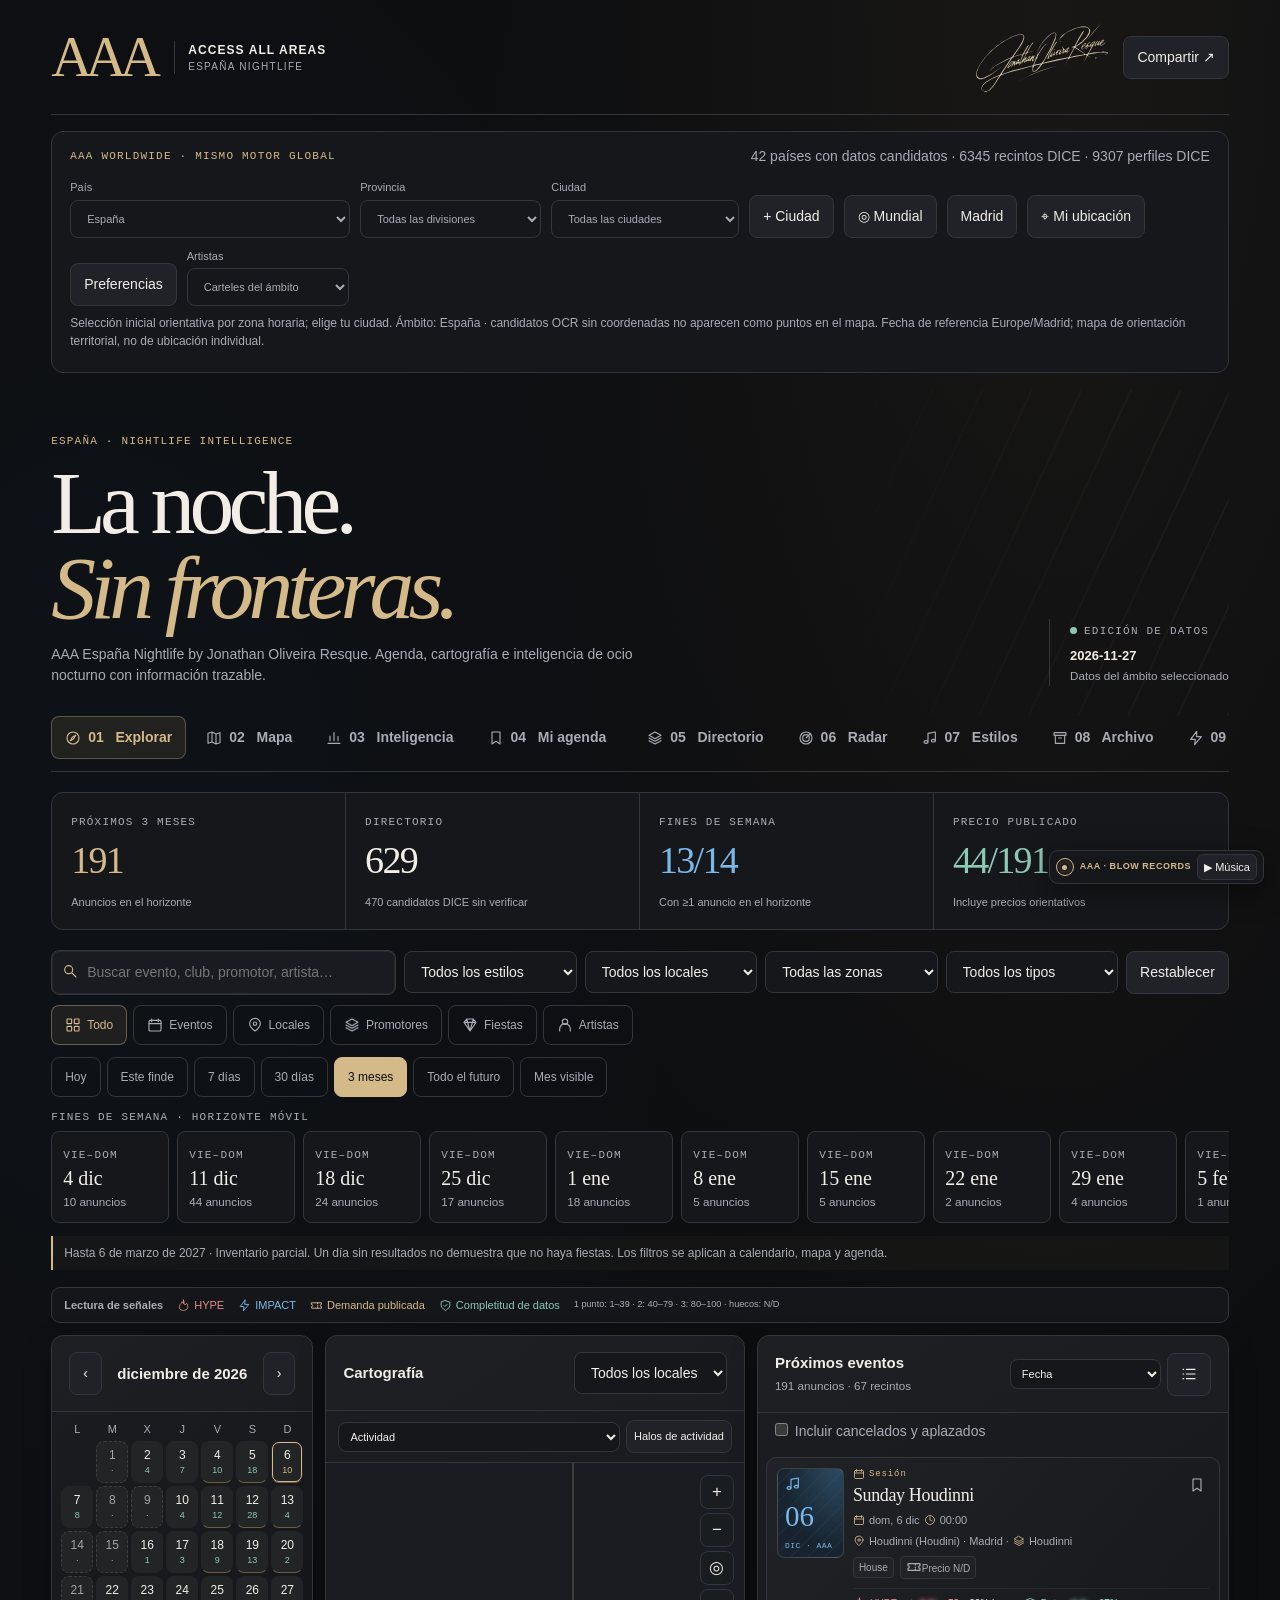
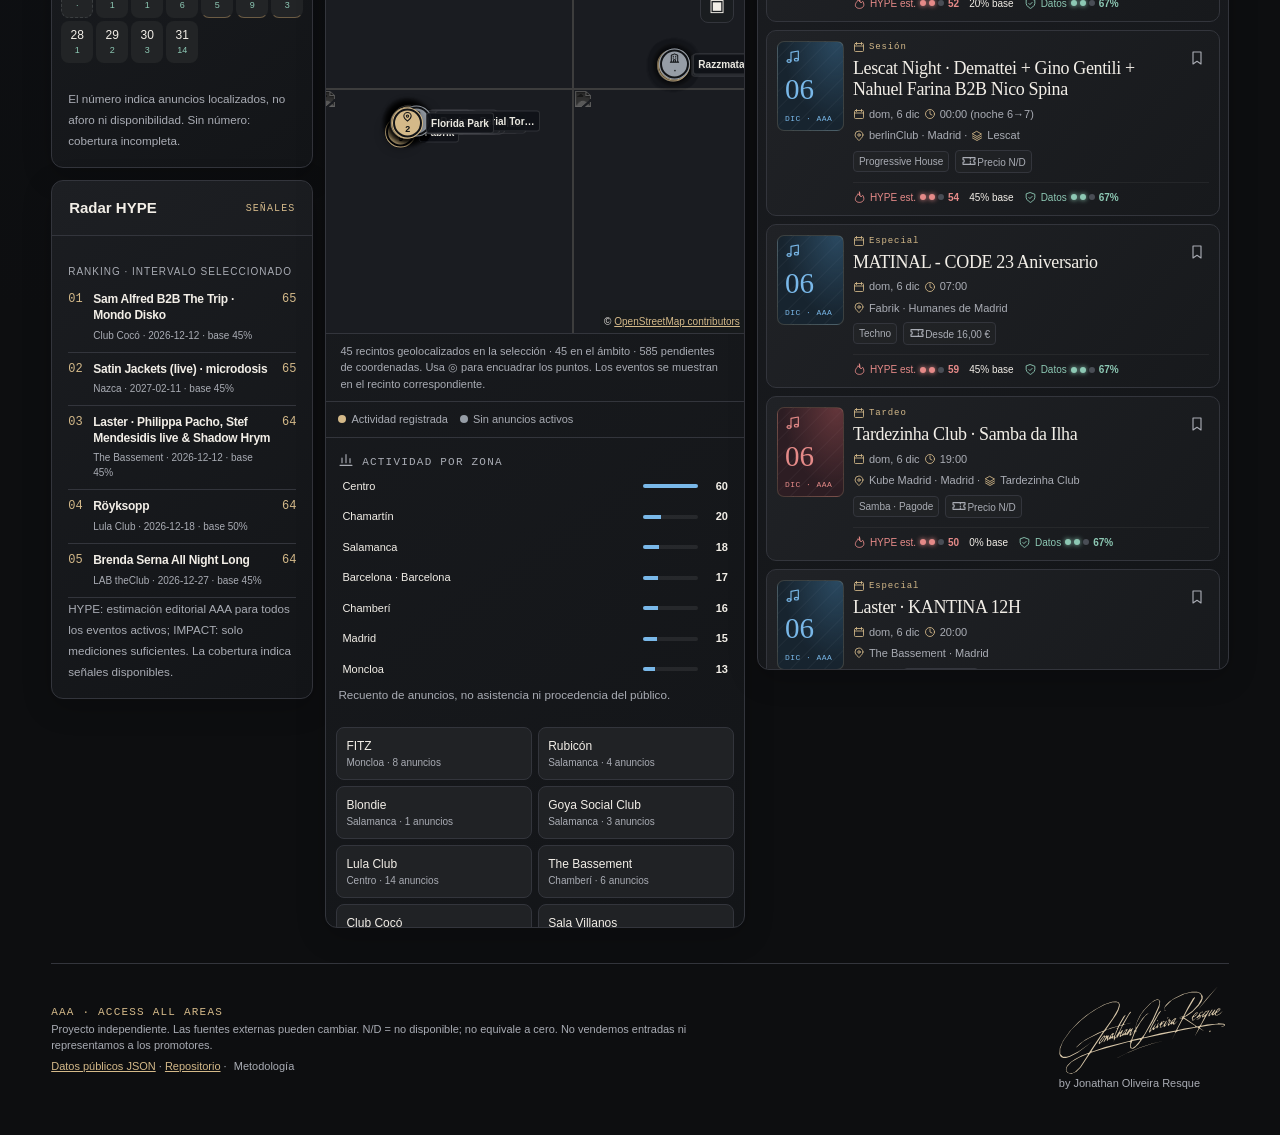
==== index.html @ 27c15440 "Show worldwide upcoming and past artist events with reciprocal event-to-artist links" ====
<!doctype html><html lang="es"><head><meta charset="utf-8"><meta name="viewport" content="width=device-width,initial-scale=1"><meta name="theme-color" content="#101113"><meta name="description" content="AAA Access All Areas. Madrid Nightlife by Jonathan Oliveira Resque. Agenda, cartografía e inteligencia de ocio nocturno."><title>AAA — Madrid Nightlife by Jonathan Oliveira Resque</title><style>:root{color-scheme:dark;--bg:#101113;--surface:#181a1c;--surface2:#202225;--text:#f0eee7;--muted:#a3a5a4;--line:#343638;--accent:#d2b98a;--mint:#8dc8b4;--warning:#e6bd80;--serif:Georgia,'Times New Roman',serif;--sans:-apple-system,BlinkMacSystemFont,'Segoe UI',sans-serif;--mono:ui-monospace,SFMono-Regular,Consolas,monospace}*{box-sizing:border-box}html{scroll-behavior:smooth}body{margin:0;background:radial-gradient(ellipse at 75% -20%,#42392d55,transparent 40%),var(--bg);color:var(--text);font:14px/1.5 var(--sans)}button,input,select{font:inherit;color:inherit}button,a,input,select{ -webkit-tap-highlight-color:transparent}button{border:1px solid var(--line);background:var(--surface2);border-radius:8px;padding:10px 13px;cursor:pointer}button:hover{border-color:var(--accent)}button:focus-visible,a:focus-visible,input:focus-visible,select:focus-visible{outline:2px solid var(--accent);outline-offset:3px}button:disabled{opacity:.45;cursor:default}a{color:var(--accent)}input,select{background:var(--surface);border:1px solid var(--line);padding:11px 12px;border-radius:8px;min-width:0}select{max-width:100%}small,.muted{color:var(--muted)}.mono,.eyebrow,.micro{font:11px/1.5 var(--mono);letter-spacing:.11em;text-transform:uppercase}.eyebrow{color:var(--accent)}.micro{color:var(--muted)}.shell{max-width:1650px;margin:auto;padding:0 clamp(15px,4vw,64px) 55px}.mast{display:flex;align-items:center;justify-content:space-between;gap:16px;padding:22px 0;border-bottom:1px solid var(--line)}.brand{display:flex;align-items:center;gap:13px}.mark{font:900 48px/.85 var(--sans);letter-spacing:-.145em;padding-right:7px;color:var(--text)}.brand-copy{border-left:1px solid var(--line);padding-left:13px}.brand-copy strong{display:block;letter-spacing:.09em;font-size:12px}.brand-copy small{display:block;font-size:10px;letter-spacing:.13em}.mast-right{display:flex;gap:12px;align-items:center}.signature{color:#d7c6a8;width:135px;display:block}.signature svg{display:block;width:100%;height:auto}.hero{display:grid;grid-template-columns:minmax(0,1fr) auto;align-items:end;gap:24px;padding:40px 0 30px}.hero h1{font:400 clamp(46px,7vw,100px)/.95 var(--serif);letter-spacing:-.065em;margin:10px 0 14px}.hero h1 em{color:var(--accent);font-weight:400}.hero p{font-size:14px;max-width:620px;color:var(--muted);margin:0}.edition{border-left:1px solid var(--line);padding-left:20px;max-width:240px}.edition b{display:block;font-size:13px;margin-top:6px}.dot{display:inline-block;width:7px;height:7px;border-radius:50%;background:var(--mint);margin-right:7px}.nav{display:flex;gap:6px;overflow:auto;padding-bottom:12px;border-bottom:1px solid var(--line);scrollbar-width:thin}.nav button{background:transparent;white-space:nowrap;border-color:transparent;color:var(--muted);font-weight:600}.nav button.on,.pills button.on{color:var(--bg);background:var(--accent);border-color:var(--accent)}.kpis{display:grid;grid-template-columns:repeat(4,1fr);margin:20px 0;border:1px solid var(--line);border-radius:12px;background:var(--surface);overflow:hidden}.kpi{padding:17px 19px;border-right:1px solid var(--line)}.kpi:last-child{border:0}.kpi b{display:block;font:400 38px/1.15 var(--serif);font-variant-numeric:tabular-nums;letter-spacing:-.045em;margin:8px 0}.kpi small{font-size:11px}.section{border:1px solid var(--line);border-radius:12px;background:var(--surface);overflow:hidden;min-width:0}.sectionhead{display:flex;align-items:center;justify-content:space-between;padding:16px 17px;gap:10px;border-bottom:1px solid var(--line)}.sectionhead h2{font-size:15px;font-weight:600;margin:0}.sectionhead .eyebrow{font-size:10px}.sectionbody{padding:16px}.filterbar{display:grid;grid-template-columns:minmax(200px,2fr) repeat(4,minmax(95px,1fr)) auto;gap:8px;align-items:center}.filterbar input{width:100%}.pills{display:flex;gap:6px;overflow:auto;margin:12px 0;scrollbar-width:thin}.pills button{white-space:nowrap;background:transparent;color:var(--muted);font-size:12px}.weekends{display:flex;overflow:auto;gap:8px;padding:0 0 13px;scrollbar-width:thin}.weekends button{flex:0 0 118px;text-align:left;background:var(--surface);padding:11px;border-radius:8px}.weekends button strong,.weekends button small{display:block}.weekends button strong{font:400 20px var(--serif);margin:3px 0}.weekends .on{border-color:var(--accent);background:#343025}.weekends .gap{border-style:dashed}.notice{font-size:12px;color:var(--muted);border-left:2px solid var(--accent);padding:8px 11px;margin:0 0 17px;background:#bfa7790a}.workspace{display:grid;grid-template-columns:minmax(230px,0.85fr) minmax(360px,1.7fr) minmax(280px,1.15fr);gap:12px;align-items:start}.rail{display:grid;gap:12px}.cal{display:grid;grid-template-columns:repeat(7,minmax(0,1fr));gap:3px;padding:9px}.cal>span{text-align:center;color:var(--muted);font-size:11px}.cal button{padding:4px 1px;min-height:42px;border-color:transparent;background:#222426;font-size:12px;font-variant-numeric:tabular-nums}.cal button small{display:block;font-size:9px;color:var(--mint)}.cal button.weekend{border-bottom-color:#6c5c44}.cal button.gap{border-style:dashed;border-color:#3b3e40;color:#a3a5a4}.cal button.on{background:var(--accent);color:#171819}.cal button.on small{color:#171819}.cal button:disabled{opacity:.28}.map{height:440px;position:relative;overflow:hidden;background:#25282a;touch-action:none;cursor:grab}.map:active{cursor:grabbing}.tiles,.pins{position:absolute;inset:0;pointer-events:none}.tile{position:absolute;width:256px;height:256px;filter:grayscale(1) invert(.92) brightness(.88) contrast(.95);user-select:none}.pin{position:absolute;pointer-events:auto;transform:translate(-12px,-50%);display:flex;align-items:center;gap:4px;white-space:nowrap;background:none;border:0;padding:0;z-index:2}.pin span{display:grid;place-items:center;background:#d5c197;color:#1b1b1a;border:2px solid #17191a;border-radius:50%;width:25px;height:25px;font-size:10px;font-weight:700;box-shadow:0 0 0 1px #d2b98a55}.pin.idle span{background:#7b8584;color:#151719}.pin.chosen{z-index:5}.pin.chosen span{border:2px solid white;box-shadow:0 0 0 3px var(--accent)}.pin b{font-size:10px;background:#151719e8;color:#eae8e0;padding:2px 4px;border-radius:3px;max-width:105px;overflow:hidden;text-overflow:ellipsis}.controls{position:absolute;top:12px;right:10px;display:grid;gap:4px;z-index:8}.controls button{background:#1b1d20df;width:34px;height:34px;padding:0;font-size:17px}.attrib{position:absolute;bottom:0;right:0;background:#181a1ce8;font-size:10px;padding:4px;z-index:8}.mapnote{font-size:11px;color:var(--muted);padding:9px 14px;border-top:1px solid var(--line)}.directory{max-height:210px;overflow:auto;display:grid;grid-template-columns:repeat(2,minmax(0,1fr));gap:6px;padding:10px}.directory button{text-align:left;padding:9px;font-size:12px;background:#202225}.directory button small{display:block;font-size:10px}.directory .on{border-color:var(--accent)}.eventlist{max-height:720px;overflow:auto}.eventrow{display:grid;grid-template-columns:42px 1fr auto;gap:10px;padding:13px 12px;border-bottom:1px solid var(--line);align-items:start}.eventrow:last-child{border:0}.eventrow:hover{background:#ffffff05}.open-event{border:0;background:none;text-align:left;padding:0;min-width:0}.open-event:hover{border:0}.open-event strong{display:block;font-size:14px;line-height:1.35;overflow-wrap:anywhere}.open-event small{display:block;font-size:11px;margin-top:4px}.tagline{display:flex;gap:6px;flex-wrap:wrap;margin-top:6px;align-items:center}.tag{font-size:10px;color:var(--muted);border:1px solid var(--line);border-radius:4px;padding:2px 5px}.tag.signal{color:var(--accent);border-color:#7a694d}.thumb{width:42px;height:55px;object-fit:cover;border-radius:5px;background:#252628}.datecard{width:42px;min-height:55px;border:1px solid var(--line);border-radius:5px;text-align:center;padding:5px 1px;color:var(--accent)}.datecard b{display:block;font:400 24px/1.1 var(--serif)}.datecard small{font:10px var(--mono);text-transform:uppercase}.star{border:0;background:none;font-size:20px;padding:2px 5px;color:var(--muted)}.star.saved{color:var(--accent)}.listcontrols{display:flex;align-items:center;gap:6px;flex-wrap:wrap}.listcontrols select{padding:7px;font-size:11px}.empty{padding:23px;color:var(--muted);font-size:12px}.insightrow{display:flex;justify-content:space-between;align-items:baseline;gap:10px;padding:9px 0;border-bottom:1px solid var(--line)}.insightrow:last-child{border:0}.insightrow b{font-variant-numeric:tabular-nums;font-size:15px}.bartrack{background:#2b2d2f;height:5px;border-radius:4px;overflow:hidden;margin:7px 0 13px}.barfill{height:100%;background:var(--accent);border-radius:4px}.intel{display:grid;grid-template-columns:repeat(2,minmax(0,1fr));gap:12px}.intel .section{min-height:160px}.wide{grid-column:1/-1}.intel .stat{font:400 42px var(--serif);color:var(--accent)}.quality{display:grid;grid-template-columns:repeat(3,1fr);gap:12px}.quality>div{border:1px solid var(--line);padding:12px;border-radius:8px}.quality b{display:block;font-size:24px;font-weight:500}.quality small{font-size:11px}.tablewrap{overflow:auto}table{border-collapse:collapse;width:100%;font-size:12px}th,td{padding:10px;text-align:left;border-bottom:1px solid var(--line);vertical-align:top}th{color:var(--muted);font-weight:500;white-space:nowrap}td button{padding:4px 6px;font-size:11px;background:transparent}.foot{border-top:1px solid var(--line);margin-top:35px;padding:22px 0;display:flex;justify-content:space-between;gap:24px;align-items:center}.foot .signature{width:170px}.foot small{display:block;max-width:650px;font-size:11px}.primary{background:var(--accent);color:#171819;border-color:var(--accent);font-weight:700;text-decoration:none;display:inline-block;padding:11px 14px;border-radius:7px}.secondary{border:1px solid var(--line);padding:10px 12px;border-radius:7px;text-decoration:none;display:inline-block;font-size:12px}.dialoghead{display:flex;justify-content:space-between;align-items:center;gap:10px}.dialoghead button{border:0;background:none;font-size:22px}.detailhero{display:grid;grid-template-columns:140px 1fr;gap:20px;align-items:start;margin:16px 0}.detailhero h2{font:400 clamp(24px,5vw,42px)/1.05 var(--serif);margin:6px 0}.detailhero img{width:100%;max-height:220px;object-fit:contain;border-radius:6px}.detailhero .noart{background:#222426;border:1px solid var(--line);padding:28px 10px;text-align:center;color:var(--muted);font-size:11px}.detailhero button{padding:0;background:none;border:0}.detailstats{display:grid;grid-template-columns:repeat(4,1fr);gap:7px}.detailstats>div{border:1px solid var(--line);padding:10px;border-radius:7px}.detailstats b{font-size:18px;display:block}.detailstats small{font-size:10px}dialog{width:min(740px,94vw);max-height:91dvh;overflow:auto;border:1px solid #615744;border-radius:14px;background:#1b1d20;color:var(--text);padding:22px;box-shadow:0 30px 100px #000b}dialog::backdrop{background:#08090bd9;backdrop-filter:blur(6px)}dialog h3{font-size:14px;font-weight:600;margin:25px 0 8px}.detailactions{display:flex;gap:7px;flex-wrap:wrap;margin:12px 0}.posterlarge{max-width:100%;max-height:65dvh;display:block;margin:12px auto}.sr{position:absolute;width:1px;height:1px;overflow:hidden;clip-path:inset(50%)}[hidden]{display:none!important}@media(max-width:1200px){.workspace{grid-template-columns:235px minmax(0,1fr)}.events-section{grid-column:1/-1}.eventlist{display:grid;grid-template-columns:repeat(2,minmax(0,1fr));max-height:none}.eventrow{border-right:1px solid var(--line)}.filterbar{grid-template-columns:repeat(3,minmax(0,1fr))}.filterbar input{grid-column:span 2}}@media(max-width:720px){.shell{padding:0 13px 30px}.mast{padding:15px 0}.mark{font-size:38px}.brand-copy strong{font-size:10px}.brand-copy small{font-size:9px}.mast-right .signature{display:none}.mast-right button{font-size:12px;padding:8px}.hero{padding:28px 0 20px;display:block}.hero h1{font-size:clamp(45px,12vw,70px)}.hero p{font-size:13px}.edition{margin-top:14px;border:0;padding:0;max-width:none}.edition b{display:inline;margin-left:8px}.kpis{grid-template-columns:repeat(2,1fr);margin:14px 0}.kpi{padding:12px;border-bottom:1px solid var(--line)}.kpi b{font-size:29px}.kpi small{font-size:10px}.filterbar{grid-template-columns:repeat(2,minmax(0,1fr));gap:7px}.filterbar input{grid-column:1/-1}.filterbar select,.filterbar button{font-size:12px;padding:9px}.workspace{display:flex;flex-direction:column}.rail{display:contents}.section{width:100%}.calendar-section{order:1}.map-section{order:3}.events-section{order:2}.hype-section{order:4}.eventlist{display:block;max-height:620px}.eventrow{border-right:0}.map{height:380px}.intel{grid-template-columns:1fr}.quality{grid-template-columns:1fr 1fr}.foot{flex-wrap:wrap}.detailhero{grid-template-columns:85px 1fr;gap:12px}.detailstats{grid-template-columns:repeat(2,1fr)}dialog{padding:15px}.weekends button{flex-basis:102px}.sectionhead{padding:13px}.nav{position:sticky;top:0;z-index:15;background:#101113ee;backdrop-filter:blur(8px);padding:8px 0}}@media(prefers-reduced-motion:reduce){html{scroll-behavior:auto}} .cal button.today:not(.on){outline:1px solid var(--accent);outline-offset:-2px}.cal button.today small{color:var(--accent)}.cal button.today.on small{color:var(--bg)}@media(max-width:720px){.workspace{grid-template-columns:1fr!important}}
.cataloguegrid{display:grid;grid-template-columns:repeat(auto-fill,minmax(240px,1fr));gap:12px}.cataloguecard{border:1px solid var(--line);border-radius:9px;padding:14px;background:var(--surface2)}.cataloguecard h3{font:400 23px/1.1 var(--serif);margin:8px 0}.cataloguecard p{font-size:12px;margin:8px 0}.cataloguetitle{font:400 25px var(--serif);margin:28px 0 13px}@media(max-width:720px){.cataloguegrid{grid-template-columns:1fr}.cataloguecard h3{font-size:21px}}
.radarfilters{display:flex;gap:8px;flex-wrap:wrap}.radarfilters input{flex:1;min-width:180px}.radarcard p{min-height:40px}.radarcard .micro{line-height:1.6;display:block}
.archivecontrols{margin:12px 0;padding:13px;border:1px solid var(--line);border-radius:9px;background:var(--surface)}.archiveinputs{display:flex;flex-wrap:wrap;gap:8px;align-items:end;margin-top:8px}.archiveinputs label{display:flex;flex-direction:column;font-size:11px;color:var(--muted);gap:4px}.archiveinputs input,.archiveinputs button{font-size:12px}.archivecontrols p{margin:8px 0 0}.archiveinputs button:last-child{border-color:var(--accent)}
/* AAA Obsidian / interface system */
:root{--bg:#0d0e10;--surface:#15171a;--surface2:#202227;--line:#33353c;--accent:#d4b989;--text:#f2eee7;--muted:#a9acb4;--blue:#79b8e9;--red:#e58a88;--mint:#8dc8b4}body{background:radial-gradient(ellipse at 82% 0%,#44392a36,transparent 38%),radial-gradient(ellipse at 8% 30%,#14233430,transparent 40%),var(--bg)}.mark{font:500 57px/.9 Georgia,serif;letter-spacing:-.12em;color:var(--accent)}.hero{position:relative;isolation:isolate}.hero:after{content:"";position:absolute;right:0;top:0;width:40%;height:100%;z-index:-1;background:repeating-linear-gradient(115deg,transparent 0 22px,#d4b9890c 23px 24px,transparent 25px 45px);mask-image:linear-gradient(90deg,transparent,#000)}.nav button{display:flex;align-items:center;gap:7px;white-space:nowrap}.nav button.on{background:#d4b98919;color:var(--accent);border-color:#d4b98955}.nav button:hover{background:#ffffff09;color:var(--text)}.ai{display:inline-block;vertical-align:-3px;width:16px;height:16px;flex:none;fill:none;stroke:currentColor;stroke-width:1.7;stroke-linecap:round;stroke-linejoin:round}.section{background:linear-gradient(145deg,#1b1d21,#131518);box-shadow:0 8px 30px #0003}.sectionhead{background:#ffffff02}.sectionhead h2{display:flex;align-items:center;gap:7px}.kpi b{color:var(--accent)}.kpi:nth-child(2) b{color:var(--text)}.kpi:nth-child(3) b{color:var(--blue)}.kpi:nth-child(4) b{color:var(--mint)}.searchwrap{position:relative;min-width:0}.searchwrap .ai{position:absolute;top:13px;left:11px;color:var(--accent);pointer-events:none}.searchwrap input{width:100%;padding-left:35px;background:#191b20;box-shadow:inset 0 0 0 1px #d4b98918}.searchwrap:focus-within input{border-color:var(--accent);box-shadow:0 0 0 3px #d4b98916}.searchtypes{display:flex;gap:6px;overflow:auto;margin:10px 0}.searchtypes button{white-space:nowrap;background:transparent;color:var(--muted);font-size:12px;display:flex;align-items:center;gap:6px}.searchtypes button.on{background:#d4b98916;color:var(--accent);border-color:#d4b98966}.entityresults{margin:12px 0}.entitygrid{display:grid;grid-template-columns:repeat(auto-fill,minmax(210px,1fr));gap:8px;max-height:360px;overflow:auto}.entitycard{display:flex;gap:10px;align-items:center;text-align:left;min-width:0;background:#191b20;padding:11px}.entitycard strong,.entitycard small{display:block;overflow-wrap:anywhere}.entitycard small{font-size:11px}.entitysymbol{width:42px;height:42px;display:grid;place-items:center;flex:none;border:1px solid #d4b98948;border-radius:9px;background:linear-gradient(135deg,#d4b98918,#111318);color:var(--accent)}.entitysymbol.blue{color:var(--blue);border-color:#79b8e950}.entitysymbol.red{color:var(--red);border-color:#e58a8850}.entitysymbol .ai{width:23px;height:23px}.legendstrip{display:flex;align-items:center;gap:8px 14px;flex-wrap:wrap;background:#14161a;border:1px solid var(--line);border-radius:9px;padding:9px 12px;margin:0 0 12px;color:var(--muted);font-size:11px}.sig{display:inline-flex;align-items:center;gap:4px;white-space:nowrap}.sig .ai{width:13px;height:13px}.sig.hype{color:var(--red)}.sig.impact{color:var(--blue)}.sig.data{color:var(--mint)}.sig.demand{color:var(--accent)}.dots{display:inline-flex;gap:3px}.dots i{width:6px;height:6px;border-radius:50%;background:#494d55}.dots i.on{background:currentColor;box-shadow:0 0 5px currentColor}.dots.unknown i{background:transparent;border:1px solid #777c86}.eventlist{padding:8px;display:grid;gap:8px;max-height:820px}.eventrow{position:relative;grid-template-columns:67px minmax(0,1fr) 23px;gap:9px;padding:10px;border:1px solid var(--line);border-radius:10px;background:linear-gradient(130deg,#202226,#17191c)}.eventrow:last-child{border:1px solid var(--line)}.eventrow:hover,.eventrow:focus-within{border-color:#d4b98977;box-shadow:0 8px 24px #0004;background:#24262b}.eventrow.hot{border-left:2px solid var(--red)}.eventrow.result{border-left:2px solid var(--blue)}.eventrow.demand{border-left:2px solid var(--accent)}.eventrow.inactive{opacity:.65}.cover{position:relative;overflow:hidden;width:67px;height:90px;display:grid;align-content:space-between;justify-items:start;padding:7px;border-radius:7px;border:1px solid #d4b98930;color:var(--accent);background:radial-gradient(ellipse at 90% 0%,#aa825c65,transparent 60%),repeating-linear-gradient(135deg,transparent 0 10px,#ffffff08 11px 12px),#29262a}.cover.blue{color:var(--blue);background:radial-gradient(ellipse at 90% 0%,#467fa967,transparent 65%),repeating-linear-gradient(135deg,transparent 0 10px,#ffffff08 11px 12px),#17242f}.cover.red{color:var(--red);background:radial-gradient(ellipse at 90% 0%,#b45a5d66,transparent 65%),repeating-linear-gradient(135deg,transparent 0 10px,#ffffff08 11px 12px),#2d1d23}.cover b{font:29px/.9 var(--serif)}.cover small{font:8px var(--mono);color:inherit;letter-spacing:.06em}.cover img{position:absolute;inset:0;width:100%;height:100%;object-fit:cover}.open-event strong{font:500 18px/1.2 var(--serif);letter-spacing:-.02em}.eventmeta{display:flex;align-items:center;gap:4px;flex-wrap:wrap;font-size:11px;color:var(--muted);margin:5px 0}.eventmeta .ai{width:12px;height:12px;color:var(--accent)}.eventkind{font:9px var(--mono);letter-spacing:.1em;color:var(--accent);display:flex;align-items:center;gap:4px;margin-bottom:5px}.eventkind .ai{width:12px;height:12px}.tag{background:#ffffff04}.tag.info{color:var(--blue);border-color:#79b8e94a}.tag.danger{color:var(--red);border-color:#e58a8850}.eventsignals{grid-column:2/-1;display:flex;gap:6px 10px;flex-wrap:wrap;border-top:1px solid #ffffff0d;padding-top:7px;font-size:10px}.eventsignals b{font-size:10px}.star{padding:0}.star.saved .ai{fill:#d4b98966;color:var(--accent)}.compact .eventrow{grid-template-columns:43px minmax(0,1fr) 22px;padding:8px;gap:7px}.compact .cover{width:43px;height:59px}.compact .cover b{font-size:22px}.compact .cover .ai{display:none}.compact .open-event strong{font:600 13px/1.3 var(--sans)}.compact .eventsignals{grid-column:1/-1}.maptools{display:flex;gap:6px;flex-wrap:wrap;padding:9px 12px;border-bottom:1px solid var(--line);align-items:center}.maptools select{font-size:11px;flex:1;padding:7px}.maptools button{padding:7px;font-size:11px}.maptools button.on{background:#d4b98916;border-color:var(--accent);color:var(--accent)}.map{background:#1a1c21}.tile{filter:grayscale(1) invert(.92) brightness(.77) contrast(.93)}.pin{--pin:#d4b989;isolation:isolate}.pin span{background:var(--pin);color:#111316;border:2px solid #111316;box-shadow:0 0 0 1px var(--pin),0 0 12px #0007;width:29px;height:29px;position:relative;z-index:2}.pin span .ai{width:11px;height:11px;stroke-width:2.2}.pin span small{font:700 9px/1 var(--mono);color:#111316}.pin b{background:#111318ef;border:1px solid #ffffff20;position:relative;z-index:2}.pin.chosen span{outline:2px solid white;outline-offset:2px}.pin:hover{z-index:10}.mapbubble{position:absolute;left:14px;top:50%;width:var(--halo);height:var(--halo);border-radius:50%;transform:translate(-50%,-50%);background:radial-gradient(circle,color-mix(in srgb,var(--pin),transparent 75%),transparent 72%);border:1px solid color-mix(in srgb,var(--pin),transparent 75%);pointer-events:none;z-index:-1}.maplegend{display:flex;flex-wrap:wrap;gap:6px 12px;padding:9px 12px;font-size:11px;color:var(--muted);border-top:1px solid var(--line)}.maplegend i{display:inline-block;width:8px;height:8px;background:var(--legend);border-radius:50%;margin-right:5px}.zonepanel{padding:12px;border-top:1px solid var(--line)}.zonerow{display:grid;grid-template-columns:minmax(0,1fr) 55px 23px;gap:7px;align-items:center;width:100%;padding:7px 4px;background:transparent;border:0;text-align:left;font-size:11px}.zonebar{height:4px;background:#ffffff13;border-radius:4px;overflow:hidden}.zonebar i{display:block;background:var(--blue);height:100%}.zonerow b{text-align:right}.rankrow{display:grid;grid-template-columns:18px minmax(0,1fr) auto;gap:7px;align-items:start;border-bottom:1px solid var(--line);padding:9px 0}.rankrow .open-event strong{font:600 12px/1.3 var(--sans)}.rankrow .open-event small{font-size:10px}.ranknum,.scorevalue{color:var(--accent);font:12px var(--mono)}.ranktitle{font-size:10px;letter-spacing:.1em;text-transform:uppercase;color:var(--muted);margin:12px 0 4px}.cataloguecard{background:linear-gradient(145deg,#212328,#181a1e)}.cataloguecard:hover{border-color:#d4b98965;box-shadow:0 8px 22px #0003}dialog{border-color:#d4b98966;background:linear-gradient(135deg,#202226,#17191d)}
@media(min-width:1201px){.workspace{grid-template-columns:minmax(210px,.75fr) minmax(305px,1.2fr) minmax(350px,1.35fr)}.map{height:470px}}@media(max-width:1200px){.searchwrap{grid-column:span 2}.eventlist{grid-template-columns:repeat(2,minmax(0,1fr));max-height:none}}@media(max-width:720px){.mark{font-size:43px}.nav button{padding:8px;font-size:12px}.nav .ai{width:15px;height:15px}.searchwrap{grid-column:1/-1}.eventlist{display:grid;grid-template-columns:1fr;max-height:none}.entitygrid{grid-template-columns:1fr}.legendstrip{font-size:10px}.map{height:390px}.pin b{max-width:82px}.maptools select{min-width:100px}}
@media(prefers-reduced-motion:no-preference){button,.eventrow,.cataloguecard,.entitycard{transition:background .18s,border-color .18s,box-shadow .2s,transform .2s}.eventrow:hover,.entitycard:hover{transform:translateY(-2px)}.eventrow:nth-child(-n+8){animation:aaaIn .23s ease-out both}.eventrow:nth-child(2){animation-delay:.03s}.eventrow:nth-child(3){animation-delay:.06s}dialog[open]{animation:aaaIn .22s ease-out}.pin.chosen .mapbubble{animation:aaaPulse 2.8s ease-in-out infinite}@keyframes aaaIn{from{opacity:0;transform:translateY(5px)}to{opacity:1;transform:translateY(0)}}@keyframes aaaPulse{50%{opacity:.45}}}@media(prefers-reduced-motion:reduce){*,*::before,*::after{animation:none!important;transition:none!important;scroll-behavior:auto!important}}

/* AAA soundtrack — compact, audio first */
#aaa-radio{position:fixed;right:12px;bottom:max(12px,env(safe-area-inset-bottom));z-index:60;width:min(320px,calc(100vw - 24px));color:var(--text);font-family:var(--sans);background:var(--surface);border:1px solid var(--line);border-radius:12px;box-shadow:0 8px 30px #0007;overflow:hidden}
#aaa-radio:not(.radio-enabled){width:auto;max-width:calc(100vw - 24px)}
#aaa-radio [hidden]{display:none!important}
#aaa-radio .radio-head{display:flex;align-items:center;gap:5px;padding:5px 7px}
#aaa-radio .radio-disc{width:22px;height:22px;flex:0 0 22px;border:1px solid var(--accent);border-radius:50%;background:repeating-radial-gradient(circle,#292724 0px,#292724 2px,#181a1c 3px,#181a1c 4px);display:grid;place-items:center}
#aaa-radio .radio-disc:after{content:"";width:5px;height:5px;border-radius:50%;background:var(--accent)}
#aaa-radio .radio-label{flex:1;min-width:0;font-size:10px;letter-spacing:.06em;color:var(--accent);white-space:nowrap;font-weight:700}
#aaa-radio button{font:inherit;font-size:11px;cursor:pointer;white-space:nowrap;color:var(--text);background:var(--surface2);border:1px solid var(--line);border-radius:6px;padding:5px 7px;min-height:30px}
#aaa-radio button:hover,#aaa-radio button:focus-visible{border-color:var(--accent)}
#aaa-radio button:disabled{opacity:.45;cursor:default}
#aaa-radio .radio-audio{height:80px;min-width:0}
#aaa-radio .radio-audio iframe{display:block;border:0;width:100%;height:80px;border-radius:0}
#aaa-radio .radio-video{height:200px;background:#101113}
#aaa-radio .radio-video iframe{display:block;border:0;width:100%;height:200px}
#aaa-radio .radio-meta{font-size:10px;line-height:1.4;padding:4px 8px;color:var(--muted);display:flex;gap:6px;align-items:center}
#aaa-radio .radio-meta a{color:var(--accent);text-decoration:underline}
#aaa-radio-status{flex:1;min-width:0;overflow-wrap:anywhere}
#aaa-radio.is-playing .radio-disc{animation:aaaRecordSpin 4s linear infinite}
@keyframes aaaRecordSpin{to{transform:rotate(360deg)}}
@media(prefers-reduced-motion:reduce){#aaa-radio.is-playing .radio-disc{animation:none}}
@media(max-width:340px){#aaa-radio{right:4px;width:calc(100vw - 8px)}}

/* AAA desktop micro-player: keep the official audio embed fully visible. */
@media (min-width: 900px) and (min-height: 500px){
 #aaa-radio{right:16px;bottom:16px;border-radius:9px}
 #aaa-radio:not(.radio-enabled){width:auto}
 #aaa-radio:not(.radio-enabled) .radio-head{padding:3px 6px;gap:6px}
 #aaa-radio:not(.radio-enabled) .radio-disc{width:18px;height:18px;flex-basis:18px}
 #aaa-radio:not(.radio-enabled) .radio-label{font-size:9px}
 #aaa-radio:not(.radio-enabled) #aaa-radio-enable{min-height:26px;padding:3px 6px}
 #aaa-radio.radio-enabled:not(.radio-video-open){width:332px;display:grid;grid-template-columns:minmax(0,1fr) 70px;grid-template-rows:80px;align-items:stretch}
 #aaa-radio.radio-enabled:not(.radio-video-open) .radio-head{grid-column:2;grid-row:1;display:grid;grid-template-columns:repeat(2,minmax(0,1fr));grid-auto-rows:32px;align-content:center;gap:3px;padding:3px;border-left:1px solid var(--line)}
 #aaa-radio.radio-enabled:not(.radio-video-open) .radio-head .radio-disc,#aaa-radio.radio-enabled:not(.radio-video-open) .radio-head .radio-label{display:none}
 #aaa-radio.radio-enabled:not(.radio-video-open) .radio-head button{width:100%;min-width:0;min-height:30px;padding:2px;font-size:15px;line-height:1}
 #aaa-radio.radio-enabled:not(.radio-video-open) #aaa-radio-toggle{font-size:0}
 #aaa-radio.radio-enabled:not(.radio-video-open) #aaa-radio-toggle::after{content:"▣";font-size:15px}
 #aaa-radio.radio-enabled:not(.radio-video-open) #aaa-radio-panel{grid-column:1;grid-row:1;min-width:0}
 #aaa-radio.radio-enabled:not(.radio-video-open) .radio-audio{height:80px}
 #aaa-radio.radio-enabled:not(.radio-video-open) .radio-meta{position:absolute;width:1px;height:1px;overflow:hidden;clip-path:inset(50%);white-space:nowrap;padding:0;margin:0}
 #aaa-radio.radio-enabled:not(.radio-video-open) .radio-meta:focus-within{position:absolute;bottom:100%;right:0;width:auto;height:auto;clip-path:none;background:var(--surface);padding:5px 8px;white-space:normal}
 #aaa-radio.radio-video-open{width:332px}
}

/* AAA+++ editorial signature: independent from HYPE and IMPACT. */
.aaa-signature-seal{display:inline-flex;vertical-align:middle;align-items:center;justify-content:center;gap:5px;color:var(--accent);border:1px solid var(--accent);border-radius:5px;padding:3px 5px;margin:0 5px 3px 0;line-height:1;white-space:nowrap;background:var(--surface);font-size:9px;font-weight:700;letter-spacing:.04em}.aaa-signature-seal svg{display:block;width:31px;height:24px;flex:none}.aaa-signature-detail{border-left:2px solid var(--accent);padding:7px 10px;margin:8px 0;color:var(--accent);font-size:12px}
</style></head><body><main class="shell"><header class="mast"><div class="brand"><span class="mark">AAA</span><div class="brand-copy"><strong>ACCESS ALL AREAS</strong><small>MADRID NIGHTLIFE</small></div></div><div class="mast-right"><span class="signature"><svg viewBox="0 0 420 218" xmlns="http://www.w3.org/2000/svg" role="img" aria-label="Firma de Jonathan Oliveira Resque"><path fill="currentColor" fill-rule="evenodd" d="M259,135 230,142 200,152 173,163 145,177 131,186 142,179 166,167 197,154 232,142ZM374,110 371,111 372,114 375,112ZM244,84 242,85 242,88 244,86ZM270,77 268,78 267,81 270,79ZM294,85 285,93 284,91 290,79 285,80 279,86 273,95 272,93 276,86 276,84 274,85 273,84 274,80 271,82 270,88 263,97 262,96 267,85 264,87 258,97 252,102 251,101 252,97 261,88 259,86 255,89 254,88 255,86 245,100 244,99 246,91 245,91 242,98 236,105 235,103 240,92 227,110 226,108 229,101 245,72 252,62 251,61 247,65 235,85 225,105 222,114 224,115 231,106 232,109 234,109 240,102 242,105 249,96 250,97 249,103 254,102 258,97 259,101 262,100 272,86 273,88 269,95 269,98 271,98 275,94 278,95 281,92 282,95 285,95ZM258,88 259,90 256,93 255,91ZM285,82 286,84 281,90 280,88ZM405,61 396,69 389,72 387,69 388,67 392,65 398,59 399,56 395,55 392,57 382,70 381,68 386,60 386,58 385,58 373,72 372,70 379,60 379,58 378,58 370,69 369,75 371,75 377,69 378,72 381,72 384,69 387,73 391,73 398,69ZM396,56 397,58 391,64 390,62ZM410,95 407,93 393,92 392,93 366,95 352,98 351,97 372,60 370,60 369,62 368,61 363,62 356,70 350,73 348,71 348,69 353,64 354,66 356,63 351,64 346,69 346,71 336,81 331,84 330,83 331,78 339,73 343,66 342,65 338,66 330,75 328,79 329,85 332,85 340,78 341,79 340,83 345,82 350,77 350,74 353,72 355,73 353,76 354,78 359,75 360,76 351,94 347,99 341,100 309,78 311,76 316,74 329,65 345,49 352,39 355,31 355,25 349,17 341,14 328,14 306,20 285,30 272,39 264,47 260,54 260,59 263,62 277,61 264,62 260,58 261,53 278,36 284,32 310,20 326,16 342,16 347,18 351,22 352,31 344,46 330,61 311,75 310,74 315,64 336,29 336,27 331,31 318,53 307,75 299,77 298,79 299,80 304,81 289,110 251,117 210,127 209,126 232,87 248,52 250,38 247,34 243,33 235,36 225,43 209,60 200,73 193,87 190,97 189,107 178,119 177,118 183,103 177,108 176,107 177,104 176,104 166,118 165,116 170,106 164,108 154,122 153,120 158,110 157,109 155,110 151,115 150,113 158,97 168,93 180,91 171,92 162,95 160,94 173,71 178,65 178,63 174,66 156,96 152,97 151,95 164,73 164,71 159,76 146,99 127,104 118,108 117,106 142,70 147,60 150,50 150,45 147,40 141,38 131,39 111,46 87,59 67,73 48,89 27,111 10,135 2,153 1,168 3,173 6,176 11,178 17,178 27,175 47,164 83,137 49,161 26,173 19,175 10,175 3,168 3,155 9,139 13,132 30,109 54,85 74,69 94,56 114,46 132,40 144,40 148,44 148,49 145,58 133,79 111,110 96,116 66,132 52,142 43,151 43,152 59,138 74,129 107,113 108,114 74,165 56,172 39,181 30,187 21,196 18,201 17,207 18,211 22,215 31,217 43,212 54,201 75,169 79,165 100,158 173,138 177,139 176,140 176,152 177,154 183,155 188,152 197,143 207,130 286,113 287,116 276,139 288,115 294,111 342,102 345,105 335,125 347,105 359,112 348,104 349,101 386,95 406,95 408,97 406,99 400,101 403,101 408,99 410,97ZM72,169 52,200 40,212 34,215 24,215 20,212 18,208 19,202 21,198 31,188 49,177 70,168ZM200,132 201,134 189,148 182,153 180,153 178,151 178,143 181,136ZM111,124 112,126 110,130 102,140 101,139 102,136ZM131,120 132,122 129,126 128,124ZM165,109 166,111 160,119 159,117ZM186,113 179,132 176,135 114,151 83,162 80,161 112,113 117,109 144,100 146,101 144,104 131,111 142,105 144,106 140,114 139,119 134,126 133,123 136,116 132,117 128,121 122,131 121,129 124,121 120,124 119,121 115,124 113,122 110,123 102,133 98,141 99,144 107,137 115,124 116,126 110,138 111,139 118,129 119,130 118,135 120,135 123,131 126,132 129,128 131,131 135,126 136,127 135,129 136,134 133,140 142,124 143,125 142,128 143,129 151,117 152,119 150,122 150,126 152,126 155,122 158,123 161,120 163,122 166,119 167,121 169,121 176,111 177,113 175,116 174,122 177,122 185,112ZM154,97 155,100 149,112 139,127 138,124 149,99ZM292,108 304,85 308,80 337,99 336,101 310,105 294,109ZM299,79 301,76 305,78 302,80ZM347,75 348,77 344,81 341,82 340,81ZM340,67 341,68 340,70 334,75 333,74 335,71ZM367,62 368,63 365,68 357,75 356,74 362,65ZM245,34 248,37 248,43 246,50 231,83 211,119 204,128 182,133 181,132 186,119 190,112 191,114 191,108 201,90 213,74 222,67 216,70 206,80 191,103 190,99 193,89 203,70 212,58 229,41 239,35ZM392,1 364,32 343,59Z"/></svg></span><button id="share">Compartir ↗</button></div></header><section class="hero"><div><span class="eyebrow">Madrid, España · Nightlife intelligence</span><h1>La noche.<br><em>Sin fronteras.</em></h1><p>Madrid Nightlife by Jonathan Oliveira Resque. Una visión independiente de la escena nocturna: descubre, compara y decide con información trazable.</p></div><div class="edition"><span class="micro"><span class="dot"></span>Edición de datos</span><b id="edition">Cargando…</b><small id="loadstate">Copia inicial</small></div></section><nav class="nav" aria-label="Vistas"><button data-view="explore" class="on">01 &nbsp; Explorar</button><button data-view="map">02 &nbsp; Mapa</button><button data-view="intel">03 &nbsp; Inteligencia</button><button data-view="saved">04 &nbsp; Mi agenda <span id="savecount"></span></button><button data-view="directory">05 &nbsp; Directorio</button><button data-view="radar">06 &nbsp; Radar</button><button data-view="styles">07 &nbsp; Estilos</button><button data-view="archive">08 &nbsp; Archivo</button><button data-view="impact">09 &nbsp; Impacto</button><button data-view="foryou">10 &nbsp; Para ti</button></nav><div class="kpis" id="kpis"></div><div id="filterpanel"><div class="filterbar"><div class="searchwrap"><span id="searchicon"></span><input id="search" placeholder="Buscar evento, club, promotor, artista…" aria-label="Buscar"></div><select id="genre" aria-label="Género"></select><select id="venue" aria-label="Local"></select><select id="zone" aria-label="Zona"></select><select id="kind" aria-label="Tipo"></select><button id="reset">Restablecer</button></div><div id="searchtypes" class="searchtypes" aria-label="Tipo de resultado"><button data-entitytype="all">Todo</button><button data-entitytype="events">Eventos</button><button data-entitytype="venues">Locales</button><button data-entitytype="promoters">Promotores</button><button data-entitytype="series">Fiestas</button><button data-entitytype="artists">Artistas</button></div><section class="section entityresults" id="entityresults" hidden></section><div id="archivecontrols" class="archivecontrols" hidden><div class="micro">ARCHIVO · Consulta retrospectiva</div><div class="archiveinputs"><label>Desde <input type="date" id="pastfrom" aria-label="Fecha inicial histórica"></label><label>Hasta <input type="date" id="pastto" aria-label="Fecha final histórica"></label><button id="applypast">Consultar intervalo</button><button id="pastweek">Semana de la fecha</button><button id="pastmonth">Mes visible</button><button id="pastall">Todo el archivo</button><button id="backfuture">Volver al futuro ↗</button></div><p id="pastsummary" class="muted" aria-live="polite"></p></div><div class="pills" id="scopes"><button data-scope="today">Hoy</button><button data-scope="weekend">Este finde</button><button data-scope="7">7 días</button><button data-scope="30">30 días</button><button data-scope="90" class="on">3 meses</button><button data-scope="all">Todo el futuro</button><button data-scope="month">Mes visible</button></div><div class="micro" id="weekendlabel" style="margin:6px 0">Fines de semana · Horizonte móvil</div><div id="weekends" class="weekends"></div><div class="notice" id="coverage"></div><div class="legendstrip" id="signalslegend"></div></div><div id="explorer" class="workspace"><aside class="rail"><section class="section calendar-section"><div class="sectionhead"><button id="prev" aria-label="Mes anterior">‹</button><h2 id="month"></h2><button id="next" aria-label="Mes siguiente">›</button></div><div class="cal" id="calendar"></div><div class="sectionbody"><small>El número indica anuncios localizados, no aforo ni disponibilidad. Sin número: cobertura incompleta.</small></div></section><section class="section hype-section"><div class="sectionhead"><h2 id="radartitle">Radar HYPE</h2><span class="eyebrow">Señales</span></div><div class="sectionbody" id="hype"></div></section></aside><section class="section map-section" id="mapsection"><div class="sectionhead"><h2>Cartografía</h2><select id="mode" aria-label="Mostrar en el mapa"><option value="events">Eventos</option><option value="clubs">Todos los locales</option></select></div><div class="maptools"><select id="maplayer" aria-label="Capa cartográfica"><option value="activity">Actividad</option><option value="music">Estilos musicales</option><option value="signal">HYPE / IMPACT</option></select><button id="density" aria-pressed="false">Halos de actividad</button></div><div id="map" class="map"><div id="tiles" class="tiles"></div><div id="pins" class="pins"></div><div class="controls"><button id="zoomIn" aria-label="Acercar">+</button><button id="zoomOut" aria-label="Alejar">−</button><button id="center" aria-label="Centrar Madrid">◎</button><button id="region" aria-label="Comunidad de Madrid">▣</button></div><div class="attrib">© <a href="https://www.openstreetmap.org/copyright" target="_blank" rel="noopener">OpenStreetMap contributors</a></div></div><div id="mapnote" class="mapnote">Selecciona un marcador para filtrar el local. Coordenadas aproximadas cuando no están verificadas.</div><div id="maplegend" class="maplegend"></div><div id="zonepanel" class="zonepanel"></div><div id="directory" class="directory"></div></section><section class="section events-section" id="eventssection"><div class="sectionhead"><div><h2 id="listtitle">Agenda</h2><small id="listcount"></small></div><div class="listcontrols"><select id="sort" aria-label="Orden"><option value="date">Fecha</option><option value="price">Precio publicado</option><option value="hype">HYPE · valoración AAA</option><option value="impact">IMPACT</option><option value="data">Completitud de datos</option></select><button id="compact" aria-label="Alternar vista compacta" aria-pressed="false">Vista</button></div></div><div class="sectionbody" style="padding:7px 13px"><label class="muted"><input type="checkbox" id="postponed"> Incluir cancelados y aplazados</label></div><div id="events" class="eventlist"></div></section></div><section id="intelligence" class="intel" hidden></section><section id="catalogue" class="section" hidden><div class="sectionhead"><h2>Directorio · Clubes y promotores</h2><span class="eyebrow">AAA / Discovery</span></div><div id="cataloguebody" class="sectionbody"></div></section><section id="radarpage" class="section" hidden><div class="sectionhead"><h2>AAA Radar · Lo próximo</h2><span class="eyebrow">Futures / Discovery</span></div><div class="sectionbody"><p class="muted">Señales públicas de aperturas, tendencias, prescriptores y eventos restringidos. Una hipótesis no es una fiesta confirmada; prioridad editorial no es HYPE ni demanda medida.</p><div class="radarfilters"><input id="radarsearch" aria-label="Buscar señales" placeholder="Buscar señal, marca o creador"><select id="radartype" aria-label="Tipo de señal"><option value="">Todos los tipos</option></select></div><div id="radarbody"></div></div></section><section id="stylespage" class="section" hidden><div class="sectionhead"><h2>AAA · Music Atlas</h2><span class="eyebrow">Taxonomía musical</span></div><div id="stylesbody" class="sectionbody"></div></section><section id="impactpage" class="section" hidden><div class="sectionhead"><h2>AAA IMPACT · Balance de la noche</h2><span class="eyebrow">Post-event intelligence</span></div><div class="sectionbody"><p class="muted">Repercusión observada tras cada evento, no expectativa previa ni calidad artística. Valoración AAA editorial y medición cuantitativa separadas. Consulta todo el histórico por evento, recinto, promotor, artista o marca.</p><div class="archiveinputs"><label>Desde <input id="impactfrom" type="date"></label><label>Hasta <input id="impactto" type="date"></label><button id="impactapply">Consultar</button><button id="impactyesterday">Última noche</button><button id="impactweek">Últimos 7 días</button><button id="impactall">Todo el histórico</button></div><div class="archiveinputs"><label>Analizar por<select id="impactgroup"><option value="events">Eventos</option><option value="venues">Locales / recintos</option><option value="promoters">Promotores</option><option value="artists">Artistas</option><option value="series">Marcas / series</option></select></label><label>Buscar<input id="impactsearch" type="search" placeholder="Nombre, artista, evento"></label><label>Evidencia<select id="impactfilter"><option value="all">Todos</option><option value="editorial">Con nota editorial</option><option value="measured">Con nota medida</option><option value="evidence">Con observaciones</option><option value="pending">Pendientes</option></select></label><label>Orden<select id="impactsort"><option value="score">Impacto editorial</option><option value="recent">Más recientes</option><option value="coverage">Cobertura editorial</option></select></label></div><div id="impactbody"></div></div></section><footer class="foot"><div><span class="eyebrow">AAA · Access All Areas</span><small>Proyecto independiente. Las fuentes externas pueden cambiar. N/D = no disponible; no equivale a cero. No vendemos entradas ni representamos a los promotores.</small><small><a href="agenda.json">Datos públicos JSON</a> · <a href="https://github.com/Jonybr10/madrid-nightlife">Repositorio</a> · <button id="method" style="font-size:11px;background:none;border:0;padding:4px">Metodología</button></small></div><div><span class="signature"><svg viewBox="0 0 420 218" xmlns="http://www.w3.org/2000/svg" role="img" aria-label="Firma de Jonathan Oliveira Resque"><path fill="currentColor" fill-rule="evenodd" d="M259,135 230,142 200,152 173,163 145,177 131,186 142,179 166,167 197,154 232,142ZM374,110 371,111 372,114 375,112ZM244,84 242,85 242,88 244,86ZM270,77 268,78 267,81 270,79ZM294,85 285,93 284,91 290,79 285,80 279,86 273,95 272,93 276,86 276,84 274,85 273,84 274,80 271,82 270,88 263,97 262,96 267,85 264,87 258,97 252,102 251,101 252,97 261,88 259,86 255,89 254,88 255,86 245,100 244,99 246,91 245,91 242,98 236,105 235,103 240,92 227,110 226,108 229,101 245,72 252,62 251,61 247,65 235,85 225,105 222,114 224,115 231,106 232,109 234,109 240,102 242,105 249,96 250,97 249,103 254,102 258,97 259,101 262,100 272,86 273,88 269,95 269,98 271,98 275,94 278,95 281,92 282,95 285,95ZM258,88 259,90 256,93 255,91ZM285,82 286,84 281,90 280,88ZM405,61 396,69 389,72 387,69 388,67 392,65 398,59 399,56 395,55 392,57 382,70 381,68 386,60 386,58 385,58 373,72 372,70 379,60 379,58 378,58 370,69 369,75 371,75 377,69 378,72 381,72 384,69 387,73 391,73 398,69ZM396,56 397,58 391,64 390,62ZM410,95 407,93 393,92 392,93 366,95 352,98 351,97 372,60 370,60 369,62 368,61 363,62 356,70 350,73 348,71 348,69 353,64 354,66 356,63 351,64 346,69 346,71 336,81 331,84 330,83 331,78 339,73 343,66 342,65 338,66 330,75 328,79 329,85 332,85 340,78 341,79 340,83 345,82 350,77 350,74 353,72 355,73 353,76 354,78 359,75 360,76 351,94 347,99 341,100 309,78 311,76 316,74 329,65 345,49 352,39 355,31 355,25 349,17 341,14 328,14 306,20 285,30 272,39 264,47 260,54 260,59 263,62 277,61 264,62 260,58 261,53 278,36 284,32 310,20 326,16 342,16 347,18 351,22 352,31 344,46 330,61 311,75 310,74 315,64 336,29 336,27 331,31 318,53 307,75 299,77 298,79 299,80 304,81 289,110 251,117 210,127 209,126 232,87 248,52 250,38 247,34 243,33 235,36 225,43 209,60 200,73 193,87 190,97 189,107 178,119 177,118 183,103 177,108 176,107 177,104 176,104 166,118 165,116 170,106 164,108 154,122 153,120 158,110 157,109 155,110 151,115 150,113 158,97 168,93 180,91 171,92 162,95 160,94 173,71 178,65 178,63 174,66 156,96 152,97 151,95 164,73 164,71 159,76 146,99 127,104 118,108 117,106 142,70 147,60 150,50 150,45 147,40 141,38 131,39 111,46 87,59 67,73 48,89 27,111 10,135 2,153 1,168 3,173 6,176 11,178 17,178 27,175 47,164 83,137 49,161 26,173 19,175 10,175 3,168 3,155 9,139 13,132 30,109 54,85 74,69 94,56 114,46 132,40 144,40 148,44 148,49 145,58 133,79 111,110 96,116 66,132 52,142 43,151 43,152 59,138 74,129 107,113 108,114 74,165 56,172 39,181 30,187 21,196 18,201 17,207 18,211 22,215 31,217 43,212 54,201 75,169 79,165 100,158 173,138 177,139 176,140 176,152 177,154 183,155 188,152 197,143 207,130 286,113 287,116 276,139 288,115 294,111 342,102 345,105 335,125 347,105 359,112 348,104 349,101 386,95 406,95 408,97 406,99 400,101 403,101 408,99 410,97ZM72,169 52,200 40,212 34,215 24,215 20,212 18,208 19,202 21,198 31,188 49,177 70,168ZM200,132 201,134 189,148 182,153 180,153 178,151 178,143 181,136ZM111,124 112,126 110,130 102,140 101,139 102,136ZM131,120 132,122 129,126 128,124ZM165,109 166,111 160,119 159,117ZM186,113 179,132 176,135 114,151 83,162 80,161 112,113 117,109 144,100 146,101 144,104 131,111 142,105 144,106 140,114 139,119 134,126 133,123 136,116 132,117 128,121 122,131 121,129 124,121 120,124 119,121 115,124 113,122 110,123 102,133 98,141 99,144 107,137 115,124 116,126 110,138 111,139 118,129 119,130 118,135 120,135 123,131 126,132 129,128 131,131 135,126 136,127 135,129 136,134 133,140 142,124 143,125 142,128 143,129 151,117 152,119 150,122 150,126 152,126 155,122 158,123 161,120 163,122 166,119 167,121 169,121 176,111 177,113 175,116 174,122 177,122 185,112ZM154,97 155,100 149,112 139,127 138,124 149,99ZM292,108 304,85 308,80 337,99 336,101 310,105 294,109ZM299,79 301,76 305,78 302,80ZM347,75 348,77 344,81 341,82 340,81ZM340,67 341,68 340,70 334,75 333,74 335,71ZM367,62 368,63 365,68 357,75 356,74 362,65ZM245,34 248,37 248,43 246,50 231,83 211,119 204,128 182,133 181,132 186,119 190,112 191,114 191,108 201,90 213,74 222,67 216,70 206,80 191,103 190,99 193,89 203,70 212,58 229,41 239,35ZM392,1 364,32 343,59Z"/></svg></span><small>by Jonathan Oliveira Resque</small></div></footer></main><dialog id="detail"></dialog><script>window.AGENDA={"updated":"2026-11-27","venues":[{"id":"fitz","name":"FITZ","zone":"Moncloa","address":"Princesa, 1","lat":40.4242,"lon":-3.7124,"web":"https://fitzclubmadrid.com/","locationAccuracy":"aproximada","activeStatus":"pendiente de revisión","music":{"ids":["urban","commercial","reggaeton","house","tech-house","pop-hits","hip-hop","trap","electro","techno"],"primary":null,"status":"observed_programming","confidence":"medium","basis":"Perfil agregado de programación; no garantiza estilo por fecha.","source":"https://fitzclubmadrid.com/","reviewedAt":"2026-11-27","observed":[{"id":"urban","eventCount":3},{"id":"commercial","eventCount":3},{"id":"reggaeton","eventCount":2},{"id":"house","eventCount":1},{"id":"tech-house","eventCount":1},{"id":"pop-hits","eventCount":1},{"id":"hip-hop","eventCount":1},{"id":"trap","eventCount":1},{"id":"electro","eventCount":1},{"id":"techno","eventCount":1}],"declaredIds":[],"sampleEvents":10}},{"id":"rubicon","name":"Rubicón","zone":"Salamanca","address":"Cid, 7","lat":40.4224,"lon":-3.6873,"web":"https://app.whan.es/club/rubicon","locationAccuracy":"aproximada","activeStatus":"pendiente de revisión","music":{"ids":["indie","commercial","urban","pop-hits"],"primary":null,"status":"observed_programming","confidence":"medium","basis":"Perfil agregado de programación; no garantiza estilo por fecha.","source":"https://app.whan.es/club/rubicon","reviewedAt":"2026-11-27","observed":[{"id":"indie","eventCount":5},{"id":"commercial","eventCount":2},{"id":"urban","eventCount":1},{"id":"pop-hits","eventCount":1}],"declaredIds":[],"sampleEvents":8}},{"id":"blondie","name":"Blondie","zone":"Salamanca","address":"Lagasca, 31","lat":40.4242,"lon":-3.6847,"web":"https://www.blondieclub.com/","locationAccuracy":"aproximada","activeStatus":"pendiente de revisión","music":{"ids":[],"primary":null,"status":"pending","confidence":null,"basis":"Perfil agregado de programación; no garantiza estilo por fecha.","source":"https://www.blondieclub.com/","reviewedAt":"2026-11-27","observed":[],"declaredIds":[],"sampleEvents":1}},{"id":"goya","name":"Goya Social Club","zone":"Salamanca","address":"Goya, 43","lat":40.4254,"lon":-3.6824,"web":"https://xceed.me/es/organizer/goya-social-club","locationAccuracy":"aproximada","activeStatus":"pendiente de revisión","music":{"ids":["house","electronic","tech-house"],"primary":null,"status":"observed_programming","confidence":"medium","basis":"Perfil agregado de programación; no garantiza estilo por fecha.","source":"https://xceed.me/es/organizer/goya-social-club","reviewedAt":"2026-11-27","observed":[{"id":"house","eventCount":4},{"id":"electronic","eventCount":1},{"id":"tech-house","eventCount":1}],"declaredIds":[],"sampleEvents":8}},{"id":"lula","name":"Lula Club","zone":"Centro","address":"Gran Vía, 54","lat":40.4209,"lon":-3.7057,"web":"https://lula.club/","locationAccuracy":"aproximada","activeStatus":"pendiente de revisión","music":{"ids":["electronic","house","afro-house","organic-house","deep-house","indie-dance"],"primary":null,"status":"observed_programming","confidence":"medium","basis":"Perfil agregado de programación; no garantiza estilo por fecha.","source":"https://lula.club/","reviewedAt":"2026-11-27","observed":[{"id":"electronic","eventCount":8},{"id":"house","eventCount":6},{"id":"afro-house","eventCount":3},{"id":"organic-house","eventCount":1},{"id":"deep-house","eventCount":1},{"id":"indie-dance","eventCount":1}],"declaredIds":[],"sampleEvents":21}},{"id":"bass","name":"The Bassement","zone":"Chamberí","address":"Galileo, 26","lat":40.4311,"lon":-3.7115,"web":"https://bassmntclub.com/","locationAccuracy":"aproximada","activeStatus":"pendiente de revisión","music":{"ids":["techno","house","melodic-house"],"primary":null,"status":"observed_programming","confidence":"medium","basis":"Perfil agregado de programación; no garantiza estilo por fecha.","source":"https://bassmntclub.com/","reviewedAt":"2026-11-27","observed":[{"id":"techno","eventCount":6},{"id":"house","eventCount":1},{"id":"melodic-house","eventCount":1}],"declaredIds":[],"sampleEvents":9}},{"id":"coco","name":"Club Cocó","zone":"Centro","address":"Alcalá, 20","lat":40.4181,"lon":-3.6981,"web":"https://www.mondodisko.es/eventos/","locationAccuracy":"aproximada","activeStatus":"pendiente de revisión","music":{"ids":["house"],"primary":null,"status":"observed_programming","confidence":"medium","basis":"Perfil agregado de programación; no garantiza estilo por fecha.","source":"https://www.mondodisko.es/eventos/","reviewedAt":"2026-11-27","observed":[{"id":"house","eventCount":1}],"declaredIds":[],"sampleEvents":1}},{"id":"villanos","name":"Sala Villanos","zone":"Centro","address":"Bernardino Obregón, 18","lat":40.4028,"lon":-3.6982,"web":"","locationAccuracy":"aproximada","activeStatus":"pendiente de revisión","music":{"ids":["electronic","house"],"primary":null,"status":"observed_programming","confidence":"medium","basis":"Perfil agregado de programación; no garantiza estilo por fecha.","source":null,"reviewedAt":"2026-11-27","observed":[{"id":"electronic","eventCount":3},{"id":"house","eventCount":2}],"declaredIds":[],"sampleEvents":9}},{"id":"cadavra","name":"Cadavra","zone":"Centro","address":"Caballero de Gracia, 10","lat":40.4197,"lon":-3.7003,"web":"","locationAccuracy":"aproximada","activeStatus":"pendiente de revisión","music":{"ids":["electronic","house","techno","electro"],"primary":null,"status":"observed_programming","confidence":"medium","basis":"Perfil agregado de programación; no garantiza estilo por fecha.","source":null,"reviewedAt":"2026-11-27","observed":[{"id":"electronic","eventCount":5},{"id":"house","eventCount":4},{"id":"techno","eventCount":3},{"id":"electro","eventCount":1}],"declaredIds":[],"sampleEvents":14}},{"id":"lab","name":"LAB theClub","zone":"Chamartín","address":"Estación de Chamartín","lat":40.4722,"lon":-3.6827,"web":"https://www.labtheclub.com/","locationAccuracy":"aproximada","activeStatus":"pendiente de revisión","music":{"ids":["house","techno","tech-house","electronic","remember","melodic-techno","bass-house"],"primary":null,"status":"observed_programming","confidence":"medium","basis":"Perfil agregado de programación; no garantiza estilo por fecha.","source":"https://www.labtheclub.com/","reviewedAt":"2026-11-27","observed":[{"id":"house","eventCount":5},{"id":"techno","eventCount":5},{"id":"tech-house","eventCount":5},{"id":"electronic","eventCount":4},{"id":"remember","eventCount":3},{"id":"melodic-techno","eventCount":2},{"id":"bass-house","eventCount":1}],"declaredIds":[],"sampleEvents":33}},{"id":"bonded","name":"Bonded","zone":"Chamberí","address":"Miguel Ángel, 14","lat":null,"lon":null,"web":"https://site.fourvenues.com/es/bonded","locationAccuracy":"coordenadas pendientes tras corregir dirección según Fourvenues","activeStatus":"pendiente de revisión","additionalSources":["https://site.fourvenues.com/es/bonded/events/EADS"],"music":{"ids":["funk-carioca","reggaeton","electronic"],"primary":null,"status":"observed_programming","confidence":"medium","basis":"Perfil agregado de programación; no garantiza estilo por fecha.","source":"https://site.fourvenues.com/es/bonded","reviewedAt":"2026-11-27","observed":[{"id":"funk-carioca","eventCount":5},{"id":"reggaeton","eventCount":4},{"id":"electronic","eventCount":1}],"declaredIds":[],"sampleEvents":12}},{"id":"saint","name":"Saint Club","zone":"Salamanca","address":"Por verificar","lat":null,"lon":null,"web":"","locationAccuracy":"pendiente","activeStatus":"pendiente de revisión","music":{"ids":["pop-hits","commercial","reggaeton","latin"],"primary":null,"status":"observed_programming","confidence":"medium","basis":"Perfil agregado de programación; no garantiza estilo por fecha.","source":null,"reviewedAt":"2026-11-27","observed":[{"id":"pop-hits","eventCount":2},{"id":"commercial","eventCount":2},{"id":"reggaeton","eventCount":2},{"id":"latin","eventCount":2}],"declaredIds":[],"sampleEvents":2}},{"id":"indep","name":"Independance","zone":"Centro","address":"Atocha, 127","lat":40.4089,"lon":-3.6923,"web":"","locationAccuracy":"aproximada","activeStatus":"pendiente de revisión","music":{"ids":["remember","techno","metalcore","nu-metal","metal","rock-general"],"primary":null,"status":"observed_programming","confidence":"medium","basis":"Perfil agregado de programación; no garantiza estilo por fecha.","source":null,"reviewedAt":"2026-11-27","observed":[{"id":"remember","eventCount":2},{"id":"techno","eventCount":1},{"id":"metalcore","eventCount":1},{"id":"nu-metal","eventCount":1},{"id":"metal","eventCount":1},{"id":"rock-general","eventCount":1}],"declaredIds":[],"sampleEvents":4}},{"id":"shoko","name":"Shôko","zone":"Centro","address":"Toledo, 86","lat":40.4094,"lon":-3.7099,"web":"","locationAccuracy":"aproximada","activeStatus":"pendiente de revisión","music":{"ids":[],"primary":null,"status":"pending","confidence":null,"basis":"Perfil agregado de programación; no garantiza estilo por fecha.","source":null,"reviewedAt":"2026-11-27","observed":[],"declaredIds":[],"sampleEvents":0}},{"id":"chicha","name":"Chicha Dance Club","zone":"Centro","address":"Barceló, 11","lat":40.4265,"lon":-3.7005,"web":"","locationAccuracy":"aproximada","activeStatus":"pendiente de revisión","music":{"ids":[],"primary":null,"status":"pending","confidence":null,"basis":"Perfil agregado de programación; no garantiza estilo por fecha.","source":null,"reviewedAt":"2026-11-27","observed":[],"declaredIds":[],"sampleEvents":0}},{"id":"mon","name":"Sala Mon","zone":"Chamberí","address":"Hilarión Eslava, 36","lat":40.436,"lon":-3.7156,"web":"","locationAccuracy":"aproximada","activeStatus":"pendiente de revisión","music":{"ids":[],"primary":null,"status":"pending","confidence":null,"basis":"Perfil agregado de programación; no garantiza estilo por fecha.","source":null,"reviewedAt":"2026-11-27","observed":[],"declaredIds":[],"sampleEvents":0}},{"id":"vandido","name":"Vandido","zone":"Salamanca","address":"Goya, 79","lat":40.4251,"lon":-3.6768,"web":"","locationAccuracy":"aproximada","activeStatus":"pendiente de revisión","music":{"ids":[],"primary":null,"status":"pending","confidence":null,"basis":"Perfil agregado de programación; no garantiza estilo por fecha.","source":null,"reviewedAt":"2026-11-27","observed":[],"declaredIds":[],"sampleEvents":0}},{"id":"joy","name":"Joy Eslava","zone":"Centro","address":"Arenal, 11","lat":40.4174,"lon":-3.7073,"web":"","locationAccuracy":"aproximada","activeStatus":"pendiente de revisión","music":{"ids":[],"primary":null,"status":"pending","confidence":null,"basis":"Perfil agregado de programación; no garantiza estilo por fecha.","source":null,"reviewedAt":"2026-11-27","observed":[],"declaredIds":[],"sampleEvents":0}},{"id":"cristo","name":"Cristo Social Club","zone":"Salamanca","address":"Por verificar","lat":null,"lon":null,"web":"","locationAccuracy":"pendiente","activeStatus":"pendiente de revisión","music":{"ids":["rumba","urban"],"primary":null,"status":"observed_programming","confidence":"medium","basis":"Perfil agregado de programación; no garantiza estilo por fecha.","source":null,"reviewedAt":"2026-11-27","observed":[{"id":"rumba","eventCount":1},{"id":"urban","eventCount":1}],"declaredIds":[],"sampleEvents":1}},{"id":"b12","name":"B12","zone":"Chamartín","address":"Joaquín Costa, 27","lat":40.444,"lon":-3.684,"web":"","locationAccuracy":"aproximada","activeStatus":"pendiente de revisión","music":{"ids":[],"primary":null,"status":"pending","confidence":null,"basis":"Perfil agregado de programación; no garantiza estilo por fecha.","source":null,"reviewedAt":"2026-11-27","observed":[],"declaredIds":[],"sampleEvents":0}},{"id":"posh","name":"Posh","zone":"Madrid","address":"Por verificar","lat":null,"lon":null,"web":"","locationAccuracy":"pendiente","activeStatus":"pendiente de revisión","music":{"ids":["commercial"],"primary":null,"status":"observed_programming","confidence":"medium","basis":"Perfil agregado de programación; no garantiza estilo por fecha.","source":null,"reviewedAt":"2026-11-27","observed":[{"id":"commercial","eventCount":1}],"declaredIds":[],"sampleEvents":1}},{"id":"fabrik","name":"Fabrik","zone":"Humanes","address":"Av. de la Industria, 82","lat":40.267,"lon":-3.829,"web":"https://fabrikmadrid.com/","locationAccuracy":"aproximada","activeStatus":"pendiente de revisión","music":{"ids":["techno","hardcore","remember","electronic","industrial","makina","hardstyle","flamenco-fusion"],"primary":null,"status":"observed_programming","confidence":"medium","basis":"Perfil agregado de programación; no garantiza estilo por fecha.","source":"https://fabrikmadrid.com/","reviewedAt":"2026-11-27","observed":[{"id":"techno","eventCount":9},{"id":"hardcore","eventCount":2},{"id":"remember","eventCount":2},{"id":"electronic","eventCount":2},{"id":"industrial","eventCount":1},{"id":"makina","eventCount":1},{"id":"hardstyle","eventCount":1},{"id":"flamenco-fusion","eventCount":1}],"declaredIds":[],"sampleEvents":19}},{"id":"ifema","name":"IFEMA","zone":"Barajas","address":"Av. del Partenón, 5","lat":40.4655,"lon":-3.6165,"web":"https://www.ifema.es/","locationAccuracy":"aproximada","activeStatus":"pendiente de revisión","music":{"ids":["reggaeton","hard-techno","electronic"],"primary":null,"status":"observed_programming","confidence":"medium","basis":"Perfil agregado de programación; no garantiza estilo por fecha.","source":"https://www.ifema.es/","reviewedAt":"2026-11-27","observed":[{"id":"reggaeton","eventCount":1},{"id":"hard-techno","eventCount":1},{"id":"electronic","eventCount":1}],"declaredIds":[],"sampleEvents":3}},{"id":"specka","name":"Specka","zone":"Chamartín","address":"General Perón, 32","lat":40.452,"lon":-3.694,"web":"https://www.specka.es/","locationAccuracy":"aproximada","activeStatus":"pendiente de revisión","music":{"ids":["electronic","techno","indie-dance","house","trance","techno-classics"],"primary":null,"status":"observed_programming","confidence":"medium","basis":"Perfil agregado de programación; no garantiza estilo por fecha.","source":"https://www.specka.es/","reviewedAt":"2026-11-27","observed":[{"id":"electronic","eventCount":9},{"id":"techno","eventCount":6},{"id":"indie-dance","eventCount":2},{"id":"house","eventCount":1},{"id":"trance","eventCount":1},{"id":"techno-classics","eventCount":1}],"declaredIds":[],"sampleEvents":18}},{"id":"kapital","name":"Teatro Kapital","zone":"Centro","address":"Atocha, 125","lat":40.4091,"lon":-3.6931,"web":"https://teatrokapital.com/","locationAccuracy":"aproximada","activeStatus":"pendiente de revisión","music":{"ids":["electronic"],"primary":null,"status":"observed_programming","confidence":"medium","basis":"Perfil agregado de programación; no garantiza estilo por fecha.","source":"https://teatrokapital.com/","reviewedAt":"2026-11-27","observed":[{"id":"electronic","eventCount":1}],"declaredIds":[],"sampleEvents":1}},{"id":"gunilla","name":"Gunilla","zone":"Salamanca","address":"Paseo de Recoletos, 16","lat":40.4211,"lon":-3.6919,"web":"","locationAccuracy":"aproximada","activeStatus":"pendiente de revisión","music":{"ids":[],"primary":null,"status":"pending","confidence":null,"basis":"Perfil agregado de programación; no garantiza estilo por fecha.","source":null,"reviewedAt":"2026-11-27","observed":[],"declaredIds":[],"sampleEvents":0}},{"id":"cats","name":"Cats","zone":"Chamberí","address":"Julián Romea, 4","lat":40.442,"lon":-3.714,"web":"","locationAccuracy":"aproximada","activeStatus":"pendiente de revisión","music":{"ids":["commercial"],"primary":null,"status":"observed_programming","confidence":"medium","basis":"Perfil agregado de programación; no garantiza estilo por fecha.","source":null,"reviewedAt":"2026-11-27","observed":[{"id":"commercial","eventCount":1}],"declaredIds":[],"sampleEvents":1}},{"id":"copernico","name":"Copérnico","zone":"Chamberí","address":"Fernández de los Ríos, 67","lat":40.4353,"lon":-3.7147,"web":"","locationAccuracy":"aproximada","activeStatus":"pendiente de revisión","music":{"ids":[],"primary":null,"status":"pending","confidence":null,"basis":"Perfil agregado de programación; no garantiza estilo por fecha.","source":null,"reviewedAt":"2026-11-27","observed":[],"declaredIds":[],"sampleEvents":0}},{"id":"tiffany","name":"Tiffany’s","zone":"Chamartín","address":"Doctor Arce, 10","lat":40.4445,"lon":-3.6807,"web":"","locationAccuracy":"aproximada","activeStatus":"pendiente de revisión","music":{"ids":["commercial"],"primary":null,"status":"observed_programming","confidence":"medium","basis":"Perfil agregado de programación; no garantiza estilo por fecha.","source":null,"reviewedAt":"2026-11-27","observed":[{"id":"commercial","eventCount":1}],"declaredIds":[],"sampleEvents":1}},{"id":"nazca","name":"Nazca","zone":"Tetuán","address":"Orense, 24","lat":40.4492,"lon":-3.6943,"web":"","locationAccuracy":"aproximada","activeStatus":"pendiente de revisión","music":{"ids":["electronic","nu-disco"],"primary":null,"status":"observed_programming","confidence":"medium","basis":"Perfil agregado de programación; no garantiza estilo por fecha.","source":null,"reviewedAt":"2026-11-27","observed":[{"id":"electronic","eventCount":2},{"id":"nu-disco","eventCount":1}],"declaredIds":[],"sampleEvents":4}},{"id":"chaman","name":"Chamán","zone":"Tetuán","address":"Poeta Joan Maragall, 1","lat":40.4508,"lon":-3.691,"web":"","locationAccuracy":"aproximada","activeStatus":"pendiente de revisión","music":{"ids":[],"primary":null,"status":"pending","confidence":null,"basis":"Perfil agregado de programación; no garantiza estilo por fecha.","source":null,"reviewedAt":"2026-11-27","observed":[],"declaredIds":[],"sampleEvents":0}},{"id":"puri","name":"Medias Puri","zone":"Centro","address":"Plaza de Tirso de Molina, 1","lat":40.4123,"lon":-3.7047,"web":"","locationAccuracy":"aproximada","activeStatus":"pendiente de revisión","music":{"ids":[],"primary":null,"status":"pending","confidence":null,"basis":"Perfil agregado de programación; no garantiza estilo por fecha.","source":null,"reviewedAt":"2026-11-27","observed":[],"declaredIds":[],"sampleEvents":0}},{"id":"riviera","name":"La Riviera","zone":"Madrid Río","address":"Paseo Bajo Virgen del Puerto","lat":40.4134,"lon":-3.7218,"web":"","locationAccuracy":"aproximada","activeStatus":"pendiente de revisión","music":{"ids":["drum-bass"],"primary":null,"status":"observed_programming","confidence":"medium","basis":"Perfil agregado de programación; no garantiza estilo por fecha.","source":null,"reviewedAt":"2026-11-27","observed":[{"id":"drum-bass","eventCount":1}],"declaredIds":[],"sampleEvents":2}},{"id":"siroco","name":"Siroco","zone":"Centro","address":"San Dimas, 3","lat":40.4262,"lon":-3.7079,"web":"","locationAccuracy":"aproximada","activeStatus":"pendiente de revisión","music":{"ids":["indie-dance"],"primary":null,"status":"observed_programming","confidence":"medium","basis":"Perfil agregado de programación; no garantiza estilo por fecha.","source":null,"reviewedAt":"2026-11-27","observed":[{"id":"indie-dance","eventCount":1}],"declaredIds":[],"sampleEvents":2}},{"id":"sotano","name":"El Sótano","zone":"Centro","address":"Maldonadas, 6","lat":40.4104,"lon":-3.7082,"web":"","locationAccuracy":"aproximada","activeStatus":"pendiente de revisión","music":{"ids":["house","techno","hard-techno","electronic","remember","dance","indie-dance","funk"],"primary":null,"status":"observed_programming","confidence":"medium","basis":"Perfil agregado de programación; no garantiza estilo por fecha.","source":null,"reviewedAt":"2026-11-27","observed":[{"id":"house","eventCount":2},{"id":"techno","eventCount":2},{"id":"hard-techno","eventCount":2},{"id":"electronic","eventCount":1},{"id":"remember","eventCount":1},{"id":"dance","eventCount":1},{"id":"indie-dance","eventCount":1},{"id":"funk","eventCount":1}],"declaredIds":[],"sampleEvents":13}},{"id":"barcelo","name":"Teatro Barceló","zone":"Centro","address":"Barceló, 11","lat":40.4265,"lon":-3.7005,"web":"","locationAccuracy":"aproximada","activeStatus":"pendiente de revisión","music":{"ids":[],"primary":null,"status":"pending","confidence":null,"basis":"Perfil agregado de programación; no garantiza estilo por fecha.","source":null,"reviewedAt":"2026-11-27","observed":[],"declaredIds":[],"sampleEvents":0}},{"id":"but","name":"Sala But","zone":"Centro","address":"Barceló, 11","lat":40.4265,"lon":-3.7005,"web":"","locationAccuracy":"aproximada","activeStatus":"pendiente de revisión","music":{"ids":["techno","electro","house","indie-dance","trance","remember","minimal-techno","electronic"],"primary":null,"status":"observed_programming","confidence":"medium","basis":"Perfil agregado de programación; no garantiza estilo por fecha.","source":null,"reviewedAt":"2026-11-27","observed":[{"id":"techno","eventCount":3},{"id":"electro","eventCount":2},{"id":"house","eventCount":2},{"id":"indie-dance","eventCount":2},{"id":"trance","eventCount":1},{"id":"remember","eventCount":1},{"id":"minimal-techno","eventCount":1},{"id":"electronic","eventCount":1}],"declaredIds":[],"sampleEvents":12}},{"id":"hangar","name":"Hangar 48","zone":"Centro","address":"Bailén, 24","lat":40.4126,"lon":-3.7137,"web":"","locationAccuracy":"aproximada","activeStatus":"pendiente de revisión","music":{"ids":["techno","electronic","alternative"],"primary":null,"status":"observed_programming","confidence":"medium","basis":"Perfil agregado de programación; no garantiza estilo por fecha.","source":null,"reviewedAt":"2026-11-27","observed":[{"id":"techno","eventCount":3},{"id":"electronic","eventCount":1},{"id":"alternative","eventCount":1}],"declaredIds":[],"sampleEvents":5}},{"id":"magno","name":"Teatro Magno","zone":"Centro","address":"Cedaceros, 7","lat":40.4164,"lon":-3.6987,"web":"","locationAccuracy":"aproximada","activeStatus":"pendiente de revisión","music":{"ids":["electronic"],"primary":null,"status":"observed_programming","confidence":"medium","basis":"Perfil agregado de programación; no garantiza estilo por fecha.","source":null,"reviewedAt":"2026-11-27","observed":[{"id":"electronic","eventCount":4}],"declaredIds":[],"sampleEvents":6}},{"id":"jowke","name":"Jowke","zone":"Alcorcón","address":"Por verificar","lat":null,"lon":null,"web":"","locationAccuracy":"pendiente","activeStatus":"pendiente de revisión","music":{"ids":[],"primary":null,"status":"pending","confidence":null,"basis":"Perfil agregado de programación; no garantiza estilo por fecha.","source":null,"reviewedAt":"2026-11-27","observed":[],"declaredIds":[],"sampleEvents":0}},{"id":"ventas","name":"Las Ventas","zone":"Salamanca","address":"Alcalá, 237","lat":40.432,"lon":-3.6635,"web":"","locationAccuracy":"aproximada","activeStatus":"pendiente de revisión","music":{"ids":["electronic","dance"],"primary":null,"status":"observed_programming","confidence":"medium","basis":"Perfil agregado de programación; no garantiza estilo por fecha.","source":null,"reviewedAt":"2026-11-27","observed":[{"id":"electronic","eventCount":2},{"id":"dance","eventCount":1}],"declaredIds":[],"sampleEvents":3}},{"id":"torrejon","name":"Recinto Ferial Torrejón","zone":"Torrejón","address":"Recinto ferial","lat":40.452,"lon":-3.48,"web":"","locationAccuracy":"aproximada","activeStatus":"pendiente de revisión","music":{"ids":["electronic","house"],"primary":null,"status":"observed_programming","confidence":"medium","basis":"Perfil agregado de programación; no garantiza estilo por fecha.","source":null,"reviewedAt":"2026-11-27","observed":[{"id":"electronic","eventCount":1},{"id":"house","eventCount":1}],"declaredIds":[],"sampleEvents":2}},{"id":"art","name":"ART Madrid Club","zone":"Moncloa","address":"Por verificar","lat":null,"lon":null,"web":"","locationAccuracy":"pendiente","activeStatus":"pendiente de revisión","music":{"ids":["electronic","techno","techno-classics"],"primary":null,"status":"observed_programming","confidence":"medium","basis":"Perfil agregado de programación; no garantiza estilo por fecha.","source":null,"reviewedAt":"2026-11-27","observed":[{"id":"electronic","eventCount":3},{"id":"techno","eventCount":2},{"id":"techno-classics","eventCount":1}],"declaredIds":[],"sampleEvents":7}},{"id":"florida","name":"Florida Park","zone":"Retiro","address":"Paseo de Panamá","lat":40.4152,"lon":-3.6816,"web":"","locationAccuracy":"aproximada","activeStatus":"pendiente de revisión","music":{"ids":["indie","pop-hits","house","tech-house"],"primary":null,"status":"observed_programming","confidence":"medium","basis":"Perfil agregado de programación; no garantiza estilo por fecha.","source":null,"reviewedAt":"2026-11-27","observed":[{"id":"indie","eventCount":1},{"id":"pop-hits","eventCount":1},{"id":"house","eventCount":1},{"id":"tech-house","eventCount":1}],"declaredIds":[],"sampleEvents":2}},{"id":"studio","name":"Studio76","zone":"Madrid","address":"Por verificar","lat":null,"lon":null,"web":"","locationAccuracy":"pendiente","activeStatus":"pendiente de revisión","music":{"ids":["electronic","techno"],"primary":null,"status":"observed_programming","confidence":"medium","basis":"Perfil agregado de programación; no garantiza estilo por fecha.","source":null,"reviewedAt":"2026-11-27","observed":[{"id":"electronic","eventCount":2},{"id":"techno","eventCount":1}],"declaredIds":[],"sampleEvents":3}},{"id":"asociacion","name":"Lasociaciøn","zone":"Madrid","address":"Por verificar","lat":null,"lon":null,"web":"","locationAccuracy":"pendiente","activeStatus":"pendiente de revisión","music":{"ids":["techno","electronic","house"],"primary":null,"status":"observed_programming","confidence":"medium","basis":"Perfil agregado de programación; no garantiza estilo por fecha.","source":null,"reviewedAt":"2026-11-27","observed":[{"id":"techno","eventCount":8},{"id":"electronic","eventCount":2},{"id":"house","eventCount":2}],"declaredIds":[],"sampleEvents":10}},{"id":"next","name":"NEXT Clubbing","zone":"Madrid","address":"Por verificar","lat":null,"lon":null,"web":"","locationAccuracy":"pendiente","activeStatus":"pendiente de revisión","music":{"ids":["hard-techno","metal","house"],"primary":null,"status":"observed_programming","confidence":"medium","basis":"Perfil agregado de programación; no garantiza estilo por fecha.","source":null,"reviewedAt":"2026-11-27","observed":[{"id":"hard-techno","eventCount":1},{"id":"metal","eventCount":1},{"id":"house","eventCount":1}],"declaredIds":[],"sampleEvents":3}},{"id":"destino","name":"New Destino","zone":"Coslada","address":"Por verificar","lat":null,"lon":null,"web":"","locationAccuracy":"pendiente","activeStatus":"pendiente de revisión","music":{"ids":[],"primary":null,"status":"pending","confidence":null,"basis":"Perfil agregado de programación; no garantiza estilo por fecha.","source":null,"reviewedAt":"2026-11-27","observed":[],"declaredIds":[],"sampleEvents":1}},{"id":"duende","name":"Duende","zone":"Madrid","address":"Por verificar","lat":null,"lon":null,"web":"","locationAccuracy":"pendiente","activeStatus":"pendiente de revisión","music":{"ids":["flamenquito","urban"],"primary":null,"status":"observed_programming","confidence":"medium","basis":"Perfil agregado de programación; no garantiza estilo por fecha.","source":null,"reviewedAt":"2026-11-27","observed":[{"id":"flamenquito","eventCount":1},{"id":"urban","eventCount":1}],"declaredIds":[],"sampleEvents":1}},{"id":"gs","name":"ThePerreo x GS","zone":"Madrid","address":"Por verificar","lat":null,"lon":null,"web":"","locationAccuracy":"pendiente","activeStatus":"pendiente de revisión","music":{"ids":["reggaeton"],"primary":null,"status":"observed_programming","confidence":"medium","basis":"Perfil agregado de programación; no garantiza estilo por fecha.","source":null,"reviewedAt":"2026-11-27","observed":[{"id":"reggaeton","eventCount":1}],"declaredIds":[],"sampleEvents":1}},{"id":"cubierta","name":"La Cubierta de Leganés","zone":"Leganés","address":"Por verificar","lat":null,"lon":null,"locationAccuracy":"pendiente","activeStatus":"evento anunciado","music":{"ids":["hard-techno"],"primary":null,"status":"observed_programming","confidence":"medium","basis":"Perfil agregado de programación; no garantiza estilo por fecha.","source":null,"reviewedAt":"2026-11-27","observed":[{"id":"hard-techno","eventCount":2}],"declaredIds":[],"sampleEvents":2}},{"id":"sixtyone","name":"61. Sixtyone","zone":"Chamberí","address":"Calle de José Abascal, 61","category":"Dinner club / Premium","web":"https://linktr.ee/61.sixtyone","instagram":"https://www.instagram.com/61.sixtyone/","lat":null,"lon":null,"locationAccuracy":"coordenadas pendientes de verificación","activeStatus":"Perfil privado; canal oficial de reservas público; sin fechas de fiestas localizadas","source":"https://linktr.ee/61.sixtyone","additionalSources":["https://www.eldebate.com/gente/20260211/asi-dentro-restaurante-chamberi-donde-reunieron-futbolistas-real-madrid_384169.html"],"reviewedAt":"2026-11-27","music":{"ids":[],"primary":null,"status":"pending","confidence":null,"basis":"Perfil agregado de programación; no garantiza estilo por fecha.","source":"https://linktr.ee/61.sixtyone","reviewedAt":"2026-11-27","observed":[],"declaredIds":[],"sampleEvents":0}},{"id":"istar","name":"IŠTAR","zone":"Salamanca","address":"Calle Serrano, 41","category":"Premium / Afro house","web":"https://app.whan.es/club/istar","instagram":null,"lat":null,"lon":null,"locationAccuracy":"coordenadas pendientes de verificación","activeStatus":"Cartelera pública de entradas","source":"https://app.whan.es/club/istar","additionalSources":[],"reviewedAt":"2026-11-27","music":{"ids":["afro-house"],"primary":null,"status":"observed_programming","confidence":"medium","basis":"Perfil agregado de programación; no garantiza estilo por fecha.","source":"https://app.whan.es/club/istar","reviewedAt":"2026-11-27","observed":[{"id":"afro-house","eventCount":3}],"declaredIds":["afro-house"],"sampleEvents":3}},{"id":"amantes","name":"Los Amantes","zone":"Salamanca","address":"Calle Serrano, 43","category":"Premium / House","web":"https://app.whan.es/club/los-amantes","instagram":null,"lat":null,"lon":null,"locationAccuracy":"coordenadas pendientes de verificación","activeStatus":"Cartelera pública de entradas","source":"https://app.whan.es/club/los-amantes","additionalSources":[],"reviewedAt":"2026-11-27","music":{"ids":["house","commercial"],"primary":null,"status":"observed_programming","confidence":"medium","basis":"Perfil agregado de programación; no garantiza estilo por fecha.","source":"https://app.whan.es/club/los-amantes","reviewedAt":"2026-11-27","observed":[{"id":"house","eventCount":2},{"id":"commercial","eventCount":2}],"declaredIds":["house"],"sampleEvents":4}},{"id":"victoria","name":"Victoria The Club","zone":"Salamanca","address":"Calle Serrano, 43","category":"Premium / Club","web":"https://victoriatheclub.com/","instagram":null,"lat":null,"lon":null,"locationAccuracy":"coordenadas pendientes de verificación","activeStatus":"Web oficial; comparte dirección con Los Amantes; identidad comercial separada","source":"https://victoriatheclub.com/","additionalSources":[],"reviewedAt":"2026-11-27","music":{"ids":[],"primary":null,"status":"pending","confidence":null,"basis":"Perfil agregado de programación; no garantiza estilo por fecha.","source":"https://victoriatheclub.com/","reviewedAt":"2026-11-27","observed":[],"declaredIds":[],"sampleEvents":0}},{"id":"nomada","name":"NÔMÂDA","zone":"Salamanca","address":"Calle Serrano, 41","category":"Dinner club / Sesiones","web":"https://app.whan.es/club/nomada","instagram":null,"lat":null,"lon":null,"locationAccuracy":"coordenadas pendientes de verificación","activeStatus":"Cartelera pública; comparte dirección con IŠTAR","source":"https://app.whan.es/club/nomada","additionalSources":[],"reviewedAt":"2026-11-27","music":{"ids":["electronic"],"primary":null,"status":"observed_programming","confidence":"medium","basis":"Perfil agregado de programación; no garantiza estilo por fecha.","source":"https://app.whan.es/club/nomada","reviewedAt":"2026-11-27","observed":[{"id":"electronic","eventCount":1}],"declaredIds":[],"sampleEvents":1}},{"id":"todos-santos","name":"Todos Santos","zone":"Centro","address":"Calle Génova, 28","category":"Premium / Club","web":"https://www.todossantosclub.com/","instagram":null,"lat":null,"lon":null,"locationAccuracy":"coordenadas pendientes de verificación","activeStatus":"Web oficial y cartelera WHAN","source":"https://www.todossantosclub.com/","additionalSources":["https://app.whan.es/club/todos-santos"],"reviewedAt":"2026-11-27","music":{"ids":["commercial","urban"],"primary":null,"status":"observed_programming","confidence":"medium","basis":"Perfil agregado de programación; no garantiza estilo por fecha.","source":"https://www.todossantosclub.com/","reviewedAt":"2026-11-27","observed":[{"id":"commercial","eventCount":3},{"id":"urban","eventCount":1}],"declaredIds":[],"sampleEvents":4}},{"id":"liberty","name":"Liberty Club","zone":"Salamanca","address":"Calle Juan Bravo, 31","category":"Premium / Club","web":"https://libertyclubmadrid.com/","instagram":null,"lat":null,"lon":null,"locationAccuracy":"coordenadas pendientes de verificación","activeStatus":"Web oficial","source":"https://libertyclubmadrid.com/","additionalSources":[],"reviewedAt":"2026-11-27","music":{"ids":[],"primary":null,"status":"pending","confidence":null,"basis":"Perfil agregado de programación; no garantiza estilo por fecha.","source":"https://libertyclubmadrid.com/","reviewedAt":"2026-11-27","observed":[],"declaredIds":[],"sampleEvents":0}},{"id":"laflaca","name":"La Flaca · Tardeo","zone":"Salamanca","address":"Calle Serrano, 45","category":"Tardeo","web":"https://app.whan.es/club/la-flaca-tardeo","instagram":null,"lat":null,"lon":null,"locationAccuracy":"coordenadas pendientes de verificación","activeStatus":"Cartelera pública","source":"https://app.whan.es/club/la-flaca-tardeo","additionalSources":[],"reviewedAt":"2026-11-27","music":{"ids":[],"primary":null,"status":"pending","confidence":null,"basis":"Perfil agregado de programación; no garantiza estilo por fecha.","source":"https://app.whan.es/club/la-flaca-tardeo","reviewedAt":"2026-11-27","observed":[],"declaredIds":[],"sampleEvents":1}},{"id":"gabana","name":"Gabana","zone":"Salamanca","address":"Calle María de Molina, 39","category":"Premium / Club","web":"https://www.gabana.es/sesiones/","instagram":"https://www.instagram.com/gabana_nightclub/","lat":null,"lon":null,"locationAccuracy":"coordenadas pendientes de verificación","activeStatus":"Web oficial; reservas VIP sujetas a condiciones","source":"https://www.gabana.es/sesiones/","additionalSources":[],"reviewedAt":"2026-11-27","music":{"ids":[],"primary":null,"status":"pending","confidence":null,"basis":"Perfil agregado de programación; no garantiza estilo por fecha.","source":"https://www.gabana.es/sesiones/","reviewedAt":"2026-11-27","observed":[],"declaredIds":[],"sampleEvents":0}},{"id":"panthera","name":"Panthera","zone":"Chamberí","address":"Calle Miguel Ángel, 21","category":"Dinner club / Premium","web":"https://www.pantheramadrid.com/programacion","instagram":null,"lat":null,"lon":null,"locationAccuracy":"coordenadas pendientes de verificación","activeStatus":"Web oficial indica anuncios semanales en Instagram","source":"https://www.pantheramadrid.com/programacion","additionalSources":[],"reviewedAt":"2026-11-27","music":{"ids":[],"primary":null,"status":"pending","confidence":null,"basis":"Perfil agregado de programación; no garantiza estilo por fecha.","source":"https://www.pantheramadrid.com/programacion","reviewedAt":"2026-11-27","observed":[],"declaredIds":[],"sampleEvents":0}},{"id":"perronegro","name":"Perro Negro","zone":"Salamanca","address":"Calle Don Ramón de la Cruz, 28","category":"Reguetón / Club","web":"https://clubperronegro.com/","instagram":"https://www.instagram.com/clubperronegro/","lat":null,"lon":null,"locationAccuracy":"coordenadas pendientes de verificación","activeStatus":"Directorio municipal y web de marca","source":"https://clubperronegro.com/","additionalSources":["https://www.esmadrid.com/noche/perro-negro"],"reviewedAt":"2026-11-27","music":{"ids":["reggaeton"],"primary":null,"status":"legacy_label","confidence":null,"basis":"Perfil agregado de programación; no garantiza estilo por fecha.","source":"https://clubperronegro.com/","reviewedAt":"2026-11-27","observed":[],"declaredIds":["reggaeton"],"sampleEvents":0}},{"id":"graf","name":"Club Graf","zone":"Salamanca","address":"Dirección pendiente de contraste","category":"Premium / Club","web":"https://www.timeout.es/madrid/es/clubs/graf","instagram":"https://www.instagram.com/clubgrafmadrid/","lat":null,"lon":null,"locationAccuracy":"coordenadas pendientes de verificación","activeStatus":"Directorio editorial; actividad actual por contrastar","source":"https://www.timeout.es/madrid/es/clubs/graf","additionalSources":[],"reviewedAt":"2026-11-27","music":{"ids":[],"primary":null,"status":"pending","confidence":null,"basis":"Perfil agregado de programación; no garantiza estilo por fecha.","source":"https://www.timeout.es/madrid/es/clubs/graf","reviewedAt":"2026-11-27","observed":[],"declaredIds":[],"sampleEvents":0}},{"id":"doblon","name":"El Doblón","zone":"Salamanca","address":"Dirección pendiente de contraste","category":"Club","web":"https://www.esmadrid.com/noche/el-doblon","instagram":null,"lat":null,"lon":null,"locationAccuracy":"coordenadas pendientes de verificación","activeStatus":"Directorio municipal; programación pendiente","source":"https://www.esmadrid.com/noche/el-doblon","additionalSources":[],"reviewedAt":"2026-11-27","music":{"ids":[],"primary":null,"status":"pending","confidence":null,"basis":"Perfil agregado de programación; no garantiza estilo por fecha.","source":"https://www.esmadrid.com/noche/el-doblon","reviewedAt":"2026-11-27","observed":[],"declaredIds":[],"sampleEvents":0}},{"id":"caro","name":"Caro Club","zone":"Salamanca","address":"Cerca de Plaza de Colón; dirección pendiente","category":"Premium / Tardeo","web":"https://www.esmadrid.com/barrio-de-salamanca-noche","instagram":null,"lat":null,"lon":null,"locationAccuracy":"coordenadas pendientes de verificación","activeStatus":"Directorio municipal; programación pendiente","source":"https://www.esmadrid.com/barrio-de-salamanca-noche","additionalSources":[],"reviewedAt":"2026-11-27","music":{"ids":[],"primary":null,"status":"pending","confidence":null,"basis":"Perfil agregado de programación; no garantiza estilo por fecha.","source":"https://www.esmadrid.com/barrio-de-salamanca-noche","reviewedAt":"2026-11-27","observed":[],"declaredIds":[],"sampleEvents":0}},{"id":"panda","name":"Panda Club","zone":"Madrid","address":"Dirección pendiente de contraste","category":"Club","web":"https://app.whan.es/club/panda-club","instagram":null,"lat":null,"lon":null,"locationAccuracy":"coordenadas pendientes de verificación","activeStatus":"Cartelera pública","source":"https://app.whan.es/club/panda-club","additionalSources":[],"reviewedAt":"2026-11-27","music":{"ids":[],"primary":null,"status":"pending","confidence":null,"basis":"Perfil agregado de programación; no garantiza estilo por fecha.","source":"https://app.whan.es/club/panda-club","reviewedAt":"2026-11-27","observed":[],"declaredIds":[],"sampleEvents":0}},{"id":"berlin","name":"berlinClub","zone":"Centro","address":"Costanilla de los Ángeles, 20","category":"Underground / House","web":"https://ra.co/promoters/77821","instagram":null,"lat":null,"lon":null,"locationAccuracy":"coordenadas pendientes de verificación","activeStatus":"Agenda del promotor en RA","source":"https://ra.co/promoters/77821","additionalSources":[],"reviewedAt":"2026-11-27","music":{"ids":["house","electro","techno","progressive-house"],"primary":null,"status":"observed_programming","confidence":"medium","basis":"Perfil agregado de programación; no garantiza estilo por fecha.","source":"https://ra.co/promoters/77821","reviewedAt":"2026-11-27","observed":[{"id":"house","eventCount":2},{"id":"electro","eventCount":1},{"id":"techno","eventCount":1},{"id":"progressive-house","eventCount":1}],"declaredIds":["house"],"sampleEvents":4}},{"id":"zenith","name":"Sala Zenith","zone":"Centro","address":"Calle de Atocha, 127","category":"Underground / Sala","web":"https://es-mx.ra.co/clubs/169583","instagram":null,"lat":null,"lon":null,"locationAccuracy":"coordenadas pendientes de verificación","activeStatus":"Agenda RA; coincide dirección con Independance, no sumar aforos","source":"https://es-mx.ra.co/clubs/169583","additionalSources":[],"reviewedAt":"2026-11-27","music":{"ids":["electronic"],"primary":null,"status":"observed_programming","confidence":"medium","basis":"Perfil agregado de programación; no garantiza estilo por fecha.","source":"https://es-mx.ra.co/clubs/169583","reviewedAt":"2026-11-27","observed":[{"id":"electronic","eventCount":2}],"declaredIds":[],"sampleEvents":2}},{"id":"elsol","name":"Sala El Sol","zone":"Centro","address":"Dirección pendiente de contraste","category":"Alternativa / Club","web":"https://salaelsol.com/agenda/","instagram":null,"lat":null,"lon":null,"locationAccuracy":"coordenadas pendientes de verificación","activeStatus":"Agenda oficial","source":"https://salaelsol.com/agenda/","additionalSources":[],"reviewedAt":"2026-11-27","music":{"ids":["remember"],"primary":null,"status":"observed_programming","confidence":"medium","basis":"Perfil agregado de programación; no garantiza estilo por fecha.","source":"https://salaelsol.com/agenda/","reviewedAt":"2026-11-27","observed":[{"id":"remember","eventCount":1}],"declaredIds":[],"sampleEvents":1}},{"id":"elperro","name":"El Perro de la Parte de Atrás del Coche","zone":"Centro","address":"Calle de la Puebla, 15 (según web oficial)","category":"Underground / Sala","web":"https://elperroclub.es/","instagram":null,"lat":null,"lon":null,"locationAccuracy":"coordenadas pendientes de verificación","activeStatus":"Web oficial; discrepancia de dirección con ficha turística; comprobar antes de geocodificar","source":"https://elperroclub.es/","additionalSources":["https://elperroclub.es/reservas/"],"reviewedAt":"2026-11-27","music":{"ids":[],"primary":null,"status":"pending","confidence":null,"basis":"Perfil agregado de programación; no garantiza estilo por fecha.","source":"https://elperroclub.es/","reviewedAt":"2026-11-27","observed":[],"declaredIds":[],"sampleEvents":0}},{"id":"uni","name":"Sala UNI Madrid","zone":"Chamberí","address":"Dirección pendiente de contraste","category":"Club / Sesiones","web":"https://www.esmadrid.com/noche/sala-uni-madrid","instagram":null,"lat":null,"lon":null,"locationAccuracy":"coordenadas pendientes de verificación","activeStatus":"Directorio municipal; antiguo local de Insomnio","source":"https://www.esmadrid.com/noche/sala-uni-madrid","additionalSources":[],"reviewedAt":"2026-11-27","music":{"ids":[],"primary":null,"status":"pending","confidence":null,"basis":"Perfil agregado de programación; no garantiza estilo por fecha.","source":"https://www.esmadrid.com/noche/sala-uni-madrid","reviewedAt":"2026-11-27","observed":[],"declaredIds":[],"sampleEvents":0}},{"id":"iberdrola","name":"Iberdrola Music","zone":"Villaverde","address":"Calle Laguna Dalga","category":"Recinto de festivales","web":"https://madcoolfestival.es/faqs","instagram":null,"lat":null,"lon":null,"locationAccuracy":"coordenadas pendientes de verificación","activeStatus":"Recinto confirmado por organizador","source":"https://madcoolfestival.es/faqs","additionalSources":[],"reviewedAt":"2026-11-27","music":{"ids":["multigenre","rock","indie","pop"],"primary":null,"status":"observed_programming","confidence":"medium","basis":"Perfil agregado de programación; no garantiza estilo por fecha.","source":"https://madcoolfestival.es/faqs","reviewedAt":"2026-11-27","observed":[{"id":"multigenre","eventCount":2},{"id":"rock","eventCount":1},{"id":"indie","eventCount":1},{"id":"pop","eventCount":1}],"declaredIds":[],"sampleEvents":4}},{"id":"pirandello","name":"Sala Pirandello","zone":"Madrid","address":"Dirección pendiente de contraste","category":"Alternativa / Sala","web":"https://www.bpm-stream.com/ciudad/madrid/","instagram":null,"lat":null,"lon":null,"locationAccuracy":"coordenadas pendientes de verificación","activeStatus":"Anuncio fechado en agenda musical; dirección pendiente","source":"https://www.bpm-stream.com/ciudad/madrid/","additionalSources":[],"reviewedAt":"2026-11-27","music":{"ids":["goth","industrial"],"primary":null,"status":"observed_programming","confidence":"medium","basis":"Perfil agregado de programación; no garantiza estilo por fecha.","source":"https://www.bpm-stream.com/ciudad/madrid/","reviewedAt":"2026-11-27","observed":[{"id":"goth","eventCount":1},{"id":"industrial","eventCount":1}],"declaredIds":[],"sampleEvents":1}},{"id":"houdinni","name":"Houdinni (Houdini)","zone":"Salamanca","address":"Serrano, 41","category":"Premium / House","web":"https://laissezfairemadrid.com/houdinni-madrid/","instagram":"https://www.instagram.com/houdinni.madrid/","activeStatus":"Programación localizada; comparte dirección con IŠTAR y NÔMÂDA, relación física por verificar","source":"https://laissezfairemadrid.com/houdinni-madrid/","lat":null,"lon":null,"locationAccuracy":"coordenadas pendientes","reviewedAt":"2026-11-27","music":{"ids":["house","afro-house"],"primary":null,"status":"observed_programming","confidence":"medium","basis":"Perfil agregado de programación; no garantiza estilo por fecha.","source":"https://laissezfairemadrid.com/houdinni-madrid/","reviewedAt":"2026-11-27","observed":[{"id":"house","eventCount":2},{"id":"afro-house","eventCount":1}],"declaredIds":["house"],"sampleEvents":12}},{"id":"clamores","name":"Sala Clamores","zone":"Chamberí","address":"Alburquerque, 14","category":"Club / Música en directo","web":"https://www.salaclamores.com/dance-club","instagram":null,"activeStatus":"Agenda oficial pública","source":"https://www.salaclamores.com/dance-club","lat":null,"lon":null,"locationAccuracy":"coordenadas pendientes","reviewedAt":"2026-11-27","music":{"ids":["funk-carioca","mandelao"],"primary":null,"status":"observed_programming","confidence":"medium","basis":"Perfil agregado de programación; no garantiza estilo por fecha.","source":"https://www.salaclamores.com/dance-club","reviewedAt":"2026-11-27","observed":[{"id":"funk-carioca","eventCount":3},{"id":"mandelao","eventCount":3}],"declaredIds":[],"sampleEvents":3}},{"id":"kube","name":"Kube Madrid","zone":"Tetuán","address":"Poeta Joan Maragall, 38","category":"Club / Tardeo brasileño","web":"https://site.fourvenues.com/es/kube/events/JN5U","instagram":null,"activeStatus":"Programación fechada en Fourvenues","source":"https://site.fourvenues.com/es/kube/events/JN5U","lat":null,"lon":null,"locationAccuracy":"coordenadas pendientes","reviewedAt":"2026-11-27","music":{"ids":["samba","pagode"],"primary":null,"status":"observed_programming","confidence":"medium","basis":"Perfil agregado de programación; no garantiza estilo por fecha.","source":"https://site.fourvenues.com/es/kube/events/JN5U","reviewedAt":"2026-11-27","observed":[{"id":"samba","eventCount":1},{"id":"pagode","eventCount":1}],"declaredIds":[],"sampleEvents":1}},{"id":"guss","name":"Guss Club","zone":"Tetuán","address":"Avenida del Brasil; número por contrastar","category":"Club / Latino / Brasil","web":"https://discotecas-espana.es/discotecas/madrid/guss-club/agenda-diciembre-2026","instagram":null,"activeStatus":"Agenda secundaria pública","source":"https://discotecas-espana.es/discotecas/madrid/guss-club/agenda-diciembre-2026","lat":null,"lon":null,"locationAccuracy":"coordenadas pendientes","reviewedAt":"2026-11-27","music":{"ids":["latin","brazil","urban"],"primary":null,"status":"observed_programming","confidence":"medium","basis":"Perfil agregado de programación; no garantiza estilo por fecha.","source":"https://discotecas-espana.es/discotecas/madrid/guss-club/agenda-diciembre-2026","reviewedAt":"2026-11-27","observed":[{"id":"latin","eventCount":4},{"id":"urban","eventCount":1}],"declaredIds":["latin","brazil"],"sampleEvents":4}},{"id":"saynomore","name":"Say No More · Nômade Temple","zone":"Centro","address":"Dirección pendiente de contraste","category":"Speakeasy / House","web":"https://www.nomadetemple.com/dining-madrid/speakeasy-bar-%26-nightclub","instagram":null,"activeStatus":"Web oficial y eventos RA","source":"https://www.nomadetemple.com/dining-madrid/speakeasy-bar-%26-nightclub","lat":null,"lon":null,"locationAccuracy":"coordenadas pendientes","reviewedAt":"2026-11-27","music":{"ids":["house","afro-house"],"primary":null,"status":"observed_programming","confidence":"medium","basis":"Perfil agregado de programación; no garantiza estilo por fecha.","source":"https://www.nomadetemple.com/dining-madrid/speakeasy-bar-%26-nightclub","reviewedAt":"2026-11-27","observed":[{"id":"house","eventCount":5},{"id":"afro-house","eventCount":1}],"declaredIds":["house"],"sampleEvents":13}},{"id":"flathifi","name":"Flat HiFi Bar","zone":"Chamberí","address":"Cardenal Cisneros, 10B","category":"Listening bar / Underground","web":"https://ra.co/events/2593481","instagram":null,"activeStatus":"Dirección y programación en RA","source":"https://ra.co/events/2593481","lat":null,"lon":null,"locationAccuracy":"coordenadas pendientes","reviewedAt":"2026-11-27","music":{"ids":["electronic"],"primary":null,"status":"observed_programming","confidence":"medium","basis":"Perfil agregado de programación; no garantiza estilo por fecha.","source":"https://ra.co/events/2593481","reviewedAt":"2026-11-27","observed":[{"id":"electronic","eventCount":7}],"declaredIds":[],"sampleEvents":7}},{"id":"jade","name":"Club Jade","zone":"Chamberí","address":"Santa Engracia, 17","category":"Hip hop / Afrobeats","web":"https://xceed.me/es/madrid/event/ghetto-winter-gala/248795","instagram":null,"activeStatus":"Programación pública en Xceed","source":"https://xceed.me/es/madrid/event/ghetto-winter-gala/248795","lat":null,"lon":null,"locationAccuracy":"coordenadas pendientes","reviewedAt":"2026-11-27","music":{"ids":["hip-hop","afrobeats","amapiano"],"primary":null,"status":"observed_programming","confidence":"medium","basis":"Perfil agregado de programación; no garantiza estilo por fecha.","source":"https://xceed.me/es/madrid/event/ghetto-winter-gala/248795","reviewedAt":"2026-11-27","observed":[{"id":"hip-hop","eventCount":1},{"id":"afrobeats","eventCount":1},{"id":"amapiano","eventCount":1}],"declaredIds":["hip-hop","afrobeats"],"sampleEvents":1}},{"id":"cafeberlin","name":"Café Berlín","zone":"Centro","address":"Dirección pendiente de contraste","category":"Música en directo / Club","web":"https://www.tomaticket.es/it-nl/entradas-danze-afrika-club-en-madrid","instagram":null,"activeStatus":"Revisar relación con berlinClub; no sumar aforos","source":"https://www.tomaticket.es/it-nl/entradas-danze-afrika-club-en-madrid","lat":null,"lon":null,"locationAccuracy":"coordenadas pendientes","reviewedAt":"2026-11-27","music":{"ids":["afrobeats","amapiano","dancehall"],"primary":null,"status":"observed_programming","confidence":"medium","basis":"Perfil agregado de programación; no garantiza estilo por fecha.","source":"https://www.tomaticket.es/it-nl/entradas-danze-afrika-club-en-madrid","reviewedAt":"2026-11-27","observed":[{"id":"afrobeats","eventCount":1},{"id":"amapiano","eventCount":1},{"id":"dancehall","eventCount":1}],"declaredIds":[],"sampleEvents":3}},{"id":"maloka","name":"Maloka Bar Brasileiro","zone":"Centro / Lavapiés","address":"Salitre, 36","category":"Samba / Música brasileña","web":"https://www.bars10.com/ES/Unknown/895153817227247/Maloka-Bar-Brasileiro","instagram":null,"activeStatus":"Referencia secundaria; actividad actual pendiente de contraste directo","source":"https://www.bars10.com/ES/Unknown/895153817227247/Maloka-Bar-Brasileiro","lat":null,"lon":null,"locationAccuracy":"coordenadas pendientes","reviewedAt":"2026-11-27","music":{"ids":["samba","brazil"],"primary":null,"status":"legacy_label","confidence":null,"basis":"Perfil agregado de programación; no garantiza estilo por fecha.","source":"https://www.bars10.com/ES/Unknown/895153817227247/Maloka-Bar-Brasileiro","reviewedAt":"2026-11-27","observed":[],"declaredIds":["samba","brazil"],"sampleEvents":0}},{"id":"bamvolea","name":"BamVolea · Ciudad de la Raqueta","zone":"Madrid","address":"Dirección pendiente de contraste","category":"Recinto / Eventos itinerantes","web":"https://www.madticket.es/pagode","instagram":null,"activeStatus":"Evento fechado en ticketing","source":"https://www.madticket.es/pagode","lat":null,"lon":null,"locationAccuracy":"coordenadas pendientes","reviewedAt":"2026-11-27","music":{"ids":["pagode","samba"],"primary":null,"status":"observed_programming","confidence":"medium","basis":"Perfil agregado de programación; no garantiza estilo por fecha.","source":"https://www.madticket.es/pagode","reviewedAt":"2026-11-27","observed":[{"id":"pagode","eventCount":1},{"id":"samba","eventCount":1}],"declaredIds":[],"sampleEvents":1}},{"id":"casabrasil","name":"Casa do Brasil","zone":"Madrid","address":"Dirección pendiente de contraste","category":"Recinto / Cultura brasileña","web":"https://www.tomaticket.es/es-es/entradas-bus-para-trf-madrid","instagram":null,"activeStatus":"TRF anunciado; ticket localizado corresponde a transporte y entrada, no entrada ordinaria","source":"https://www.tomaticket.es/es-es/entradas-bus-para-trf-madrid","lat":null,"lon":null,"locationAccuracy":"coordenadas pendientes","reviewedAt":"2026-11-27","music":{"ids":[],"primary":null,"status":"pending","confidence":null,"basis":"Perfil agregado de programación; no garantiza estilo por fecha.","source":"https://www.tomaticket.es/es-es/entradas-bus-para-trf-madrid","reviewedAt":"2026-11-27","observed":[],"declaredIds":[],"sampleEvents":1}},{"id":"tempo","name":"Tempo Audiophile Club","zone":"Centro / Conde Duque","address":"Dirección pendiente de contraste","category":"Listening bar / DJ","web":"https://www.esmadrid.com/noche/tempo-audiophile-club","instagram":null,"activeStatus":"Directorio municipal; fechas pendientes","source":"https://www.esmadrid.com/noche/tempo-audiophile-club","lat":null,"lon":null,"locationAccuracy":"coordenadas pendientes","reviewedAt":"2026-11-27","music":{"ids":[],"primary":null,"status":"pending","confidence":null,"basis":"Perfil agregado de programación; no garantiza estilo por fecha.","source":"https://www.esmadrid.com/noche/tempo-audiophile-club","reviewedAt":"2026-11-27","observed":[],"declaredIds":[],"sampleEvents":0}},{"id":"toyroom","name":"Toy Room Madrid","zone":"Centro","address":"Cerca de Puerta del Sol; dirección pendiente","category":"Premium / Hip hop / R&B","web":"https://www.esmadrid.com/noche/toy-room-madrid","instagram":null,"activeStatus":"Directorio municipal; fechas pendientes","source":"https://www.esmadrid.com/noche/toy-room-madrid","lat":null,"lon":null,"locationAccuracy":"coordenadas pendientes","reviewedAt":"2026-11-27","music":{"ids":["hip-hop","rnb"],"primary":null,"status":"legacy_label","confidence":null,"basis":"Perfil agregado de programación; no garantiza estilo por fecha.","source":"https://www.esmadrid.com/noche/toy-room-madrid","reviewedAt":"2026-11-27","observed":[],"declaredIds":["hip-hop","rnb"],"sampleEvents":0}},{"id":"forajido","name":"Forajido Bar & Disco","zone":"Centro / Chueca","address":"Costanilla de Capuchinos, 1","category":"Alternativo / Club","web":"https://forajidobar.com/","instagram":null,"activeStatus":"Web oficial; próximas sesiones a contrastar","source":"https://forajidobar.com/","lat":null,"lon":null,"locationAccuracy":"coordenadas pendientes","reviewedAt":"2026-11-27","music":{"ids":[],"primary":null,"status":"pending","confidence":null,"basis":"Perfil agregado de programación; no garantiza estilo por fecha.","source":"https://forajidobar.com/","reviewedAt":"2026-11-27","observed":[],"declaredIds":[],"sampleEvents":0}},{"id":"metric","name":"Metric Club","zone":"Tetuán","address":"Calle Orense, 22","category":"Club / Urbano","web":"https://site.fourvenues.com/es/discotecas-madrid/events/79HI","source":"https://site.fourvenues.com/es/discotecas-madrid/events/79HI","activeStatus":"Inauguración anunciada 27 noviembre; ubicación publicada","lat":null,"lon":null,"locationAccuracy":"sin coordenadas verificadas","reviewedAt":"2026-11-27","music":{"ids":["urban","commercial"],"primary":null,"status":"observed_programming","confidence":"medium","basis":"Perfil agregado de programación; no garantiza estilo por fecha.","source":"https://site.fourvenues.com/es/discotecas-madrid/events/79HI","reviewedAt":"2026-11-27","observed":[{"id":"urban","eventCount":1},{"id":"commercial","eventCount":1}],"declaredIds":["urban"],"sampleEvents":1}},{"id":"afrovibe","name":"Afro Vibe Luxury","zone":"Alcorcón","address":"Dirección pendiente","category":"Club / Afro / Urbano","web":"https://site.fourvenues.com/es/allmadridnightlife/events/inauguracion-luxury-05-12-2026-L745","source":"https://site.fourvenues.com/es/allmadridnightlife/events/inauguracion-luxury-05-12-2026-L745","activeStatus":"Inauguración anunciada 5 diciembre","lat":null,"lon":null,"locationAccuracy":"sin coordenadas verificadas","reviewedAt":"2026-11-27","music":{"ids":["african","urban","afrobeats"],"primary":null,"status":"observed_programming","confidence":"medium","basis":"Perfil agregado de programación; no garantiza estilo por fecha.","source":"https://site.fourvenues.com/es/allmadridnightlife/events/inauguracion-luxury-05-12-2026-L745","reviewedAt":"2026-11-27","observed":[{"id":"afrobeats","eventCount":1},{"id":"urban","eventCount":1}],"declaredIds":["african","urban"],"sampleEvents":1}},{"id":"metropolis","name":"Club Metrópolis","zone":"Centro","address":"Alcalá, 39","category":"Club de socios / Gastronomía","web":"https://metropolismadrid.es/club-metropolis/","source":"https://metropolismadrid.es/club-metropolis/","activeStatus":"Acceso de socios e invitados sujeto a normas; espacios públicos separados","lat":null,"lon":null,"locationAccuracy":"sin coordenadas verificadas","reviewedAt":"2026-11-27","music":{"ids":[],"primary":null,"status":"pending","confidence":null,"basis":"Perfil agregado de programación; no garantiza estilo por fecha.","source":"https://metropolismadrid.es/club-metropolis/","reviewedAt":"2026-11-27","observed":[],"declaredIds":[],"sampleEvents":0}},{"id":"vega","name":"VEGA Members Club","zone":"Salamanca","address":"Lagasca, 88","category":"Club de socios","web":"https://vegamembers.club/","source":"https://vegamembers.club/","activeStatus":"Membresía y eventos exclusivos; agenda privada no accesible","lat":null,"lon":null,"locationAccuracy":"sin coordenadas verificadas","reviewedAt":"2026-11-27","music":{"ids":[],"primary":null,"status":"pending","confidence":null,"basis":"Perfil agregado de programación; no garantiza estilo por fecha.","source":"https://vegamembers.club/","reviewedAt":"2026-11-27","observed":[],"declaredIds":[],"sampleEvents":0}},{"id":"muyummy","name":"Muyummy Social Club","zone":"Madrid","address":"Dirección pendiente","category":"Restaurante / Club de socios","web":"https://www.muyummy.es/","source":"https://www.muyummy.es/","activeStatus":"Web ofrece membresía y celebraciones privadas; fechas no publicadas","lat":null,"lon":null,"locationAccuracy":"sin coordenadas verificadas","reviewedAt":"2026-11-27","music":{"ids":[],"primary":null,"status":"pending","confidence":null,"basis":"Perfil agregado de programación; no garantiza estilo por fecha.","source":"https://www.muyummy.es/","reviewedAt":"2026-11-27","observed":[],"declaredIds":[],"sampleEvents":0}},{"id":"mistica","name":"MISTICA at EDITION","zone":"Centro","address":"The Madrid EDITION; dirección pendiente de contraste","category":"Hotel / Club premium","web":"https://www.esmadrid.com/noche/mistica-edition","source":"https://www.esmadrid.com/noche/mistica-edition","activeStatus":"Directorio municipal: sesiones de DJ y mesas VIP","lat":null,"lon":null,"locationAccuracy":"sin coordenadas verificadas","reviewedAt":"2026-11-27","music":{"ids":[],"primary":null,"status":"pending","confidence":null,"basis":"Perfil agregado de programación; no garantiza estilo por fecha.","source":"https://www.esmadrid.com/noche/mistica-edition","reviewedAt":"2026-11-27","observed":[],"declaredIds":[],"sampleEvents":0}},{"id":"ohmy","name":"Oh My Club","zone":"Madrid","address":"Dirección pendiente","category":"Club / Eventos privados","web":"https://ohmyclub.es/web/inicio/","source":"https://ohmyclub.es/web/inicio/","activeStatus":"Web oficial; división de eventos corporativos","lat":null,"lon":null,"locationAccuracy":"sin coordenadas verificadas","reviewedAt":"2026-11-27","music":{"ids":[],"primary":null,"status":"pending","confidence":null,"basis":"Perfil agregado de programación; no garantiza estilo por fecha.","source":"https://ohmyclub.es/web/inicio/","reviewedAt":"2026-11-27","observed":[],"declaredIds":[],"sampleEvents":0}},{"id":"pabblo","name":"Pabblo Club","zone":"Tetuán","address":"Pablo Ruiz Picasso, 1","category":"Afterwork / Club","web":"https://site.fourvenues.com/es/discotecas-madrid/events/UXNR","source":"https://site.fourvenues.com/es/discotecas-madrid/events/UXNR","activeStatus":"Formato afterwork anunciado; fechas futuras por comprobar","lat":null,"lon":null,"locationAccuracy":"sin coordenadas verificadas","reviewedAt":"2026-11-27","music":{"ids":[],"primary":null,"status":"pending","confidence":null,"basis":"Perfil agregado de programación; no garantiza estilo por fecha.","source":"https://site.fourvenues.com/es/discotecas-madrid/events/UXNR","reviewedAt":"2026-11-27","observed":[],"declaredIds":[],"sampleEvents":0}},{"id":"favorita","name":"La Favorita","zone":"Chamberí","address":"Covarrubias, 25","category":"Gastronomía / Evento de moda","web":"https://luma.com/hwmt1xap","source":"https://luma.com/hwmt1xap","activeStatus":"Recinto de convocatoria pública de moda con DJ","lat":null,"lon":null,"locationAccuracy":"sin coordenadas verificadas","reviewedAt":"2026-11-27","music":{"ids":[],"primary":null,"status":"pending","confidence":null,"basis":"Perfil agregado de programación; no garantiza estilo por fecha.","source":"https://luma.com/hwmt1xap","reviewedAt":"2026-11-27","observed":[],"declaredIds":[],"sampleEvents":1}},{"id":"core","name":"CORE","zone":"Madrid","address":"Dirección pendiente de contraste","category":"Underground / Club","web":"https://xceed.me/es/madrid/event/la-formula-del-ruido-con-nina-ggg-lesbiannette-y-distort/254296","source":"https://xceed.me/es/madrid/event/la-formula-del-ruido-con-nina-ggg-lesbiannette-y-distort/254296","activeStatus":"Programación pública fechada","lat":null,"lon":null,"locationAccuracy":"sin coordenadas verificadas","reviewedAt":"2026-11-27","music":{"ids":["tech-house","techno"],"primary":null,"status":"observed_programming","confidence":"medium","basis":"Perfil agregado de programación; no garantiza estilo por fecha.","source":"https://xceed.me/es/madrid/event/la-formula-del-ruido-con-nina-ggg-lesbiannette-y-distort/254296","reviewedAt":"2026-11-27","observed":[{"id":"tech-house","eventCount":2},{"id":"techno","eventCount":1}],"declaredIds":[],"sampleEvents":2}},{"id":"cajamagica","name":"Caja Mágica","zone":"Usera","address":"Dirección pendiente de contraste","category":"Recinto de festivales","web":"https://lachulafestival.es/","source":"https://lachulafestival.es/","activeStatus":"Festival 2027 confirmado por organizador","lat":null,"lon":null,"locationAccuracy":"sin coordenadas verificadas","reviewedAt":"2026-11-27","music":{"ids":["indie"],"primary":null,"status":"observed_programming","confidence":"medium","basis":"Perfil agregado de programación; no garantiza estilo por fecha.","source":"https://lachulafestival.es/","reviewedAt":"2026-11-27","observed":[{"id":"indie","eventCount":1}],"declaredIds":[],"sampleEvents":1}},{"id":"butarque","name":"Estadio Ontime Butarque","zone":"Leganés","address":"Dirección pendiente de contraste","category":"Recinto de festivales","web":"https://madridsalvaje.com/","source":"https://madridsalvaje.com/","activeStatus":"Festival 2027 confirmado por organizador","lat":null,"lon":null,"locationAccuracy":"sin coordenadas verificadas","reviewedAt":"2026-11-27","music":{"ids":["rap","urban"],"primary":null,"status":"observed_programming","confidence":"medium","basis":"Perfil agregado de programación; no garantiza estilo por fecha.","source":"https://madridsalvaje.com/","reviewedAt":"2026-11-27","observed":[{"id":"rap","eventCount":1},{"id":"urban","eventCount":1}],"declaredIds":[],"sampleEvents":1}},{"id":"secret","name":"Ubicación por anunciar · Madrid","zone":"Madrid","address":"No publicada por organizadores","category":"Referencia de ubicación no publicada","web":"https://ra.co/events/2573709","source":"https://ra.co/events/2573709","activeStatus":"No es un local físico; eventos con recinto aún no anunciado","lat":null,"lon":null,"locationAccuracy":"sin coordenadas verificadas","reviewedAt":"2026-11-27","isPlaceholder":true,"music":{"ids":[],"primary":null,"status":"pending","confidence":null,"basis":"Referencia de recinto no publicado; no tiene identidad musical propia.","source":null,"reviewedAt":"2026-11-27"}},{"id":"lfo","name":"LFO.exp","zone":"Vallecas","address":"Dirección no publicada en fuente localizada","category":"Underground / ubicación por anunciar","web":"https://ra.co/events/2585685","source":"https://ra.co/events/2585685","activeStatus":"Ubicación de evento pendiente de publicación por organizador","lat":null,"lon":null,"locationAccuracy":"sin coordenadas verificadas","reviewedAt":"2026-11-27","music":{"ids":["electronic"],"primary":null,"status":"observed_programming","confidence":"medium","basis":"Perfil agregado de programación; no garantiza estilo por fecha.","source":"https://ra.co/events/2585685","reviewedAt":"2026-11-27","observed":[{"id":"electronic","eventCount":1}],"declaredIds":[],"sampleEvents":1}},{"id":"zielou","name":"Zielou","zone":"Chamartín","address":"Estación de Chamartín, planta ático","category":"Eventos sociales / DJ","web":"https://www.meetup.com/es-es/living-eventos-sociales/","source":"https://www.meetup.com/es-es/living-eventos-sociales/","activeStatus":"Convocatoria pública con QR","lat":null,"lon":null,"locationAccuracy":"sin coordenadas verificadas","reviewedAt":"2026-11-27","music":{"ids":["commercial"],"primary":null,"status":"observed_programming","confidence":"medium","basis":"Perfil agregado de programación; no garantiza estilo por fecha.","source":"https://www.meetup.com/es-es/living-eventos-sociales/","reviewedAt":"2026-11-27","observed":[{"id":"commercial","eventCount":1}],"declaredIds":[],"sampleEvents":1}},{"id":"minusa","name":"Minusa Music Club","zone":"Madrid","address":"Dirección pendiente","category":"Club / Underground","web":"https://www.bpm-stream.com/ciudad/madrid/","source":"https://www.bpm-stream.com/ciudad/madrid/","activeStatus":"Localización en archivo histórico; actividad actual pendiente de contraste","lat":null,"lon":null,"locationAccuracy":"coordenadas pendientes","reviewedAt":"2026-11-27","music":{"ids":[],"primary":null,"observed":[],"declaredIds":[],"sampleEvents":2,"status":"pending","basis":"Perfil agregado de programación; no garantiza estilo por fecha.","confidence":null,"source":"https://www.bpm-stream.com/ciudad/madrid/","reviewedAt":"2026-11-27"}},{"id":"selva","name":"Selva Club","zone":"Madrid","address":"Dirección pendiente","category":"Club / Techno","web":"https://www.bpm-stream.com/ciudad/madrid/","source":"https://www.bpm-stream.com/ciudad/madrid/","activeStatus":"Localización en archivo histórico; actividad actual pendiente de contraste","lat":null,"lon":null,"locationAccuracy":"coordenadas pendientes","reviewedAt":"2026-11-27","music":{"ids":[],"primary":null,"observed":[],"declaredIds":[],"sampleEvents":2,"status":"pending","basis":"Perfil agregado de programación; no garantiza estilo por fecha.","confidence":null,"source":"https://www.bpm-stream.com/ciudad/madrid/","reviewedAt":"2026-11-27"}},{"id":"octogon","name":"Laboratorio Octogon","zone":"Madrid","address":"Dirección pendiente","category":"Club / Electrónica","web":"https://www.bpm-stream.com/ciudad/madrid/","source":"https://www.bpm-stream.com/ciudad/madrid/","activeStatus":"Localización en archivo histórico; actividad actual pendiente de contraste","lat":null,"lon":null,"locationAccuracy":"coordenadas pendientes","reviewedAt":"2026-11-27","music":{"ids":["hard-techno","industrial-techno","psytrance"],"primary":null,"observed":[{"id":"hard-techno","eventCount":1},{"id":"industrial-techno","eventCount":1},{"id":"psytrance","eventCount":1}],"declaredIds":[],"sampleEvents":2,"status":"observed_programming","basis":"Perfil agregado de programación; no garantiza estilo por fecha.","confidence":"medium","source":"https://www.bpm-stream.com/ciudad/madrid/","reviewedAt":"2026-11-27"}},{"id":"wagon","name":"Sala Wagon","zone":"Madrid","address":"Dirección pendiente","category":"Sala / Música","web":"https://ra.co/events/es/madrid?startDate=2026-11-13","source":"https://ra.co/events/es/madrid?startDate=2026-11-13","activeStatus":"Localización en archivo histórico; actividad actual pendiente de contraste","lat":null,"lon":null,"locationAccuracy":"coordenadas pendientes","reviewedAt":"2026-11-27","music":{"ids":[],"primary":null,"observed":[],"declaredIds":[],"sampleEvents":1,"status":"pending","basis":"Perfil agregado de programación; no garantiza estilo por fecha.","confidence":null,"source":"https://ra.co/events/es/madrid?startDate=2026-11-13","reviewedAt":"2026-11-27"}},{"id":"garage","name":"The Lenovo Garage","zone":"Madrid","address":"Dirección pendiente","category":"Recinto / Electrónica","web":"https://www.bpm-stream.com/ciudad/madrid/","source":"https://www.bpm-stream.com/ciudad/madrid/","activeStatus":"Localización en archivo histórico; actividad actual pendiente de contraste","lat":null,"lon":null,"locationAccuracy":"coordenadas pendientes","reviewedAt":"2026-11-27","music":{"ids":["techno"],"primary":null,"observed":[{"id":"techno","eventCount":1}],"declaredIds":[],"sampleEvents":1,"status":"observed_programming","basis":"Perfil agregado de programación; no garantiza estilo por fecha.","confidence":"medium","source":"https://www.bpm-stream.com/ciudad/madrid/","reviewedAt":"2026-11-27"}},{"id":"highroom","name":"High Club Room","zone":"Chamartín","address":"Joaquín Costa, 27","category":"Club / Electrónica","web":"https://partyppl.eu/es/locatie/high-club-room","source":"https://partyppl.eu/es/locatie/high-club-room","activeStatus":"Localización en archivo histórico; actividad actual pendiente de contraste","lat":null,"lon":null,"locationAccuracy":"coordenadas pendientes","reviewedAt":"2026-11-27","music":{"ids":[],"primary":null,"observed":[],"declaredIds":[],"sampleEvents":2,"status":"pending","basis":"Perfil agregado de programación; no garantiza estilo por fecha.","confidence":null,"source":"https://partyppl.eu/es/locatie/high-club-room","reviewedAt":"2026-11-27"}},{"id":"ciudadrock","name":"Ciudad del Rock","zone":"Arganda del Rey","address":"Dirección pendiente","category":"Recinto de festivales","web":"https://asummerstory.com/","source":"https://asummerstory.com/","activeStatus":"Localización en archivo histórico; actividad actual pendiente de contraste","lat":null,"lon":null,"locationAccuracy":"coordenadas pendientes","reviewedAt":"2026-11-27","music":{"ids":["electronic"],"primary":null,"observed":[{"id":"electronic","eventCount":1}],"declaredIds":[],"sampleEvents":1,"status":"observed_programming","basis":"Perfil agregado de programación; no garantiza estilo por fecha.","confidence":"medium","source":"https://asummerstory.com/","reviewedAt":"2026-11-27"}},{"id":"ballesta","name":"Ballesta Club","zone":"Madrid","address":"Dirección histórica pendiente de contraste","category":"Club histórico","web":null,"source":"https://ra.co/events/es/madrid?startDate=2023-04-21","activeStatus":"Identificado en archivo de 2023; actividad actual no comprobada","lat":null,"lon":null,"locationAccuracy":"pendiente","reviewedAt":"2026-11-27","music":{"ids":[],"primary":null,"observed":[],"declaredIds":[],"sampleEvents":1,"status":"pending","basis":"Perfil agregado de programación; no garantiza estilo por fecha.","confidence":null,"source":"https://ra.co/events/es/madrid?startDate=2023-04-21","reviewedAt":"2026-11-27"}},{"id":"secta","name":"Secta Club","zone":"Madrid","address":"Dirección histórica pendiente de contraste","category":"Club histórico","web":null,"source":"https://ra.co/events/es/madrid?startDate=2023-04-21","activeStatus":"Identificado en archivo de 2023; actividad actual no comprobada","lat":null,"lon":null,"locationAccuracy":"pendiente","reviewedAt":"2026-11-27","music":{"ids":[],"primary":null,"observed":[],"declaredIds":[],"sampleEvents":1,"status":"pending","basis":"Perfil agregado de programación; no garantiza estilo por fecha.","confidence":null,"source":"https://ra.co/events/es/madrid?startDate=2023-04-21","reviewedAt":"2026-11-27"}},{"id":"tierno-galvan","name":"Parque Enrique Tierno Galván","zone":"Arganzuela","address":"C. Meneses, 4, Arganzuela, 28045 Madrid","lat":null,"lon":null,"web":"https://ra.co/events/2215709","category":"Recinto al aire libre","activeStatus":"Recinto documentado históricamente; actividad actual no inferida","locationAccuracy":"coordenadas pendientes de verificar","reviewedAt":"2026-11-27","music":{"ids":[],"status":"pending"}}],"events":[{"id":"hist-graph-2022-04-08-lab-berenatta-catz-n-dogz","date":"2022-04-08","venue":"lab","title":"BeRenatta · Catz 'n Dogz","artists":["Catz 'n Dogz","Alex Warp"],"genre":"House / Tech House","genreOriginal":"House / Tech House","kind":"Sesión","status":"anunciado","promoter":"BeRenatta","seriesId":"berenatta","organizer":"LAB theClub","source":"https://wololosound.com/cronicas/berenatta-catz-n-dogz/","additionalSources":[],"ticket":null,"price":null,"priceType":null,"time":"Por confirmar","poster":null,"tiers":[],"priceHistory":[],"hype":58,"attendance":null,"sold":null,"remaining":null,"verifiedAt":"2026-11-27","verification":"Fuente histórica localizada; crónica posterior documenta celebración.","history":{"status":"held","source":"https://wololosound.com/cronicas/berenatta-catz-n-dogz/","checkedAt":"2026-11-27","note":"Crónica o referencia posterior documenta la actuación."},"music":{"ids":["house","tech-house"],"primary":"house","status":"event_secondary","confidence":"medium","basis":"Descripción de programación o crónica; clasificación específica provisional.","source":"https://wololosound.com/cronicas/berenatta-catz-n-dogz/","reviewedAt":"2026-11-27"},"artistIds":["catz-n-dogz","alex-warp"],"impact":{"modelVersion":"1.0.0","state":"insufficient","score":null,"coverage":0,"components":{"sales":{"score":null,"basis":null},"attendance":{"score":null,"basis":null},"interest":{"score":null,"basis":null},"digital":{"score":null,"basis":null},"reception":{"score":null,"basis":null}},"observations":[],"reviewedAt":"2026-11-27","stage":"histórico","note":"Evidencia insuficiente para una puntuación global; no equivale a baja repercusión.","editorial":{"score":null,"coverage":0,"components":[],"version":"2.0.0","reviewedAt":"2026-11-27"}},"hypeCoverage":25,"hypeHistory":[{"date":"2026-11-27","score":58,"coverage":25,"measuredCoverage":0,"version":"2.0.1","stage":"retrospectivo"}]},{"id":"hist-graph-2022-04-15-lab-berenatta-hector","date":"2022-04-15","venue":"lab","title":"BeRenatta · Hector","artists":["Hector"],"genre":"Por confirmar","genreOriginal":"Por confirmar","kind":"Sesión","status":"anunciado","promoter":"BeRenatta","seriesId":"berenatta","organizer":"LAB theClub","source":"https://wololosound.com/eventos/berenatta-abril-2022/","additionalSources":[],"ticket":null,"price":null,"priceType":null,"time":"Por confirmar","poster":null,"tiers":[],"priceHistory":[],"hype":54,"attendance":null,"sold":null,"remaining":null,"verifiedAt":"2026-11-27","verification":"Fuente histórica localizada; anuncio histórico, celebración no contrastada.","history":{"status":"announced","source":"https://wololosound.com/eventos/berenatta-abril-2022/","checkedAt":"2026-11-27","note":"Fecha de anuncio localizada."},"music":{"ids":[],"primary":null,"status":"pending","confidence":null,"basis":"Pendiente de investigar artistas y cartel.","source":"https://wololosound.com/eventos/berenatta-abril-2022/","reviewedAt":"2026-11-27"},"artistIds":["hector"],"impact":{"modelVersion":"1.0.0","state":"insufficient","score":null,"coverage":0,"components":{"sales":{"score":null,"basis":null},"attendance":{"score":null,"basis":null},"interest":{"score":null,"basis":null},"digital":{"score":null,"basis":null},"reception":{"score":null,"basis":null}},"observations":[],"reviewedAt":"2026-11-27","stage":"histórico","note":"Evidencia insuficiente para una puntuación global; no equivale a baja repercusión.","editorial":{"score":null,"coverage":0,"components":[],"version":"2.0.0","reviewedAt":"2026-11-27"}},"hypeCoverage":45,"hypeHistory":[{"date":"2026-11-27","score":54,"coverage":45,"measuredCoverage":0,"version":"2.0.1","stage":"retrospectivo"}]},{"id":"hist-graph-2022-04-22-lab-berenatta-with-dubfire","date":"2022-04-22","venue":"lab","title":"BeRenatta with Dubfire","artists":["Dubfire"],"genre":"Por confirmar","genreOriginal":"Por confirmar","kind":"Sesión","status":"anunciado","promoter":"BeRenatta","seriesId":"berenatta","organizer":"LAB theClub","source":"https://ra.co/events/1519588?returnUrl=%2Fevents%2Fes%2Fmadrid%3FstartDate%3D2022-04-22","additionalSources":[],"ticket":null,"price":null,"priceType":null,"time":"Por confirmar","poster":null,"tiers":[],"priceHistory":[],"hype":61,"attendance":null,"sold":null,"remaining":null,"verifiedAt":"2026-11-27","verification":"Fuente histórica localizada; anuncio histórico, celebración no contrastada.","history":{"status":"announced","source":"https://ra.co/events/1519588?returnUrl=%2Fevents%2Fes%2Fmadrid%3FstartDate%3D2022-04-22","checkedAt":"2026-11-27","note":"Fecha de anuncio localizada."},"music":{"ids":[],"primary":null,"status":"pending","confidence":null,"basis":"Pendiente de investigar artistas y cartel.","source":"https://ra.co/events/1519588?returnUrl=%2Fevents%2Fes%2Fmadrid%3FstartDate%3D2022-04-22","reviewedAt":"2026-11-27"},"artistIds":["dubfire"],"impact":{"modelVersion":"1.0.0","state":"insufficient","score":null,"coverage":0,"components":{"sales":{"score":null,"basis":null},"attendance":{"score":null,"basis":null},"interest":{"score":null,"basis":null},"digital":{"score":null,"basis":null},"reception":{"score":null,"basis":null}},"observations":[],"reviewedAt":"2026-11-27","stage":"histórico","note":"Evidencia insuficiente para una puntuación global; no equivale a baja repercusión.","editorial":{"score":null,"coverage":0,"components":[],"version":"2.0.0","reviewedAt":"2026-11-27"}},"hypeCoverage":45,"hypeHistory":[{"date":"2026-11-27","score":61,"coverage":45,"measuredCoverage":0,"version":"2.0.1","stage":"retrospectivo"}]},{"id":"hist-graph-2022-07-15-lab-berenatta-crew","date":"2022-07-15","venue":"lab","title":"BeRenatta crew","artists":["Herrera","Héctor Briceño","Germán Agudo","Nélson Fernández","Vitrie Vitoli","Chris Figueroa"],"genre":"House / Tech House / Techno","genreOriginal":"House / Tech House / Techno","kind":"Sesión","status":"anunciado","promoter":"BeRenatta","seriesId":"berenatta","organizer":"LAB theClub","source":"https://wololosound.com/eventos/berenatta-julio-2022/","additionalSources":[],"ticket":null,"price":null,"priceType":null,"time":"Por confirmar","poster":null,"tiers":[],"priceHistory":[],"hype":56,"attendance":null,"sold":null,"remaining":null,"verifiedAt":"2026-11-27","verification":"Fuente histórica localizada; anuncio histórico, celebración no contrastada.","history":{"status":"announced","source":"https://wololosound.com/eventos/berenatta-julio-2022/","checkedAt":"2026-11-27","note":"Fecha de anuncio localizada."},"music":{"ids":["house","tech-house","techno"],"primary":"house","status":"event_secondary","confidence":"medium","basis":"Descripción de programación o crónica; clasificación específica provisional.","source":"https://wololosound.com/eventos/berenatta-julio-2022/","reviewedAt":"2026-11-27"},"artistIds":["herrera","hector-briceno","german-agudo","nelson-fernandez","vitrie-vitoli","chris-figueroa"],"impact":{"modelVersion":"1.0.0","state":"insufficient","score":null,"coverage":0,"components":{"sales":{"score":null,"basis":null},"attendance":{"score":null,"basis":null},"interest":{"score":null,"basis":null},"digital":{"score":null,"basis":null},"reception":{"score":null,"basis":null}},"observations":[],"reviewedAt":"2026-11-27","stage":"histórico","note":"Evidencia insuficiente para una puntuación global; no equivale a baja repercusión.","editorial":{"score":null,"coverage":0,"components":[],"version":"2.0.0","reviewedAt":"2026-11-27"}},"hypeCoverage":45,"hypeHistory":[{"date":"2026-11-27","score":56,"coverage":45,"measuredCoverage":0,"version":"2.0.1","stage":"retrospectivo"}]},{"id":"hist-graph-2022-10-14-lab-berenatta-joris-voorn","date":"2022-10-14","venue":"lab","title":"BeRenatta · Joris Voorn","artists":["Joris Voorn"],"genre":"Por confirmar","genreOriginal":"Por confirmar","kind":"Sesión","status":"anunciado","promoter":"BeRenatta","seriesId":"berenatta","organizer":"LAB theClub","source":"https://wololosound.com/cronicas/berenatta-joris-voorn/","additionalSources":[],"ticket":null,"price":null,"priceType":null,"time":"Por confirmar","poster":null,"tiers":[],"priceHistory":[],"hype":61,"attendance":null,"sold":null,"remaining":null,"verifiedAt":"2026-11-27","verification":"Fuente histórica localizada; crónica posterior documenta celebración.","history":{"status":"held","source":"https://wololosound.com/cronicas/berenatta-joris-voorn/","checkedAt":"2026-11-27","note":"Crónica o referencia posterior documenta la actuación."},"music":{"ids":[],"primary":null,"status":"pending","confidence":null,"basis":"Pendiente de investigar artistas y cartel.","source":"https://wololosound.com/cronicas/berenatta-joris-voorn/","reviewedAt":"2026-11-27"},"historicalDemand":{"type":"sold_out_reported","source":"https://wololosound.com/cronicas/berenatta-joris-voorn/","observedAt":"2022-10-14","note":"Señal publicada, sin cifra de asistencia ni ventas."},"artistIds":["joris-voorn"],"impact":{"modelVersion":"1.0.0","state":"insufficient","score":null,"coverage":30,"components":{"sales":{"score":100,"basis":"proxy_sold_out","source":"https://wololosound.com/cronicas/berenatta-joris-voorn/","note":"Oferta anunciada agotada; cantidad vendida y asistencia desconocidas."},"attendance":{"score":null,"basis":null},"interest":{"score":null,"basis":null},"digital":{"score":null,"basis":null},"reception":{"score":null,"basis":null}},"observations":[{"metric":"ticket_status","value":"sold_out_reported","unit":"estado cualitativo","source":"https://wololosound.com/cronicas/berenatta-joris-voorn/","sourceType":"crónica especializada","checkedAt":"2026-11-27","publishedAt":"2022-10-17","window":"histórico","note":"Crónica posterior describe sold out general; sin recuento de entradas ni asistencia."}],"reviewedAt":"2026-11-27","stage":"histórico","note":"Evidencia insuficiente para una puntuación global; no equivale a baja repercusión.","editorial":{"score":95,"coverage":60,"components":[{"dimension":"demand","score":95,"weight":60,"source":"https://wololosound.com/cronicas/berenatta-joris-voorn/"}],"version":"2.0.0","reviewedAt":"2026-11-27"}},"hypeCoverage":45,"hypeHistory":[{"date":"2026-11-27","score":61,"coverage":45,"measuredCoverage":0,"version":"2.0.1","stage":"retrospectivo"}]},{"id":"hist-graph-2022-10-21-lab-berenatta-nicole-moudaber","date":"2022-10-21","venue":"lab","title":"BeRenatta · Nicole Moudaber","artists":["Nicole Moudaber"],"genre":"Por confirmar","genreOriginal":"Por confirmar","kind":"Sesión","status":"anunciado","promoter":"BeRenatta","seriesId":"berenatta","organizer":"LAB theClub","source":"https://feverup.com/m/119173","additionalSources":["https://wololosound.com/cronicas/berenatta-joris-voorn/"],"ticket":null,"price":null,"priceType":null,"time":"Por confirmar","poster":null,"tiers":[],"priceHistory":[],"hype":62,"attendance":null,"sold":null,"remaining":null,"verifiedAt":"2026-11-27","verification":"Fuente histórica localizada; anuncio histórico, celebración no contrastada.","history":{"status":"announced","source":"https://feverup.com/m/119173","checkedAt":"2026-11-27","note":"Fecha de anuncio localizada."},"music":{"ids":[],"primary":null,"status":"pending","confidence":null,"basis":"Pendiente de investigar artistas y cartel.","source":"https://feverup.com/m/119173","reviewedAt":"2026-11-27"},"artistIds":["nicole-moudaber"],"impact":{"modelVersion":"1.0.0","state":"insufficient","score":null,"coverage":0,"components":{"sales":{"score":null,"basis":null},"attendance":{"score":null,"basis":null},"interest":{"score":null,"basis":null},"digital":{"score":null,"basis":null},"reception":{"score":null,"basis":null}},"observations":[],"reviewedAt":"2026-11-27","stage":"histórico","note":"Evidencia insuficiente para una puntuación global; no equivale a baja repercusión.","editorial":{"score":null,"coverage":0,"components":[],"version":"2.0.0","reviewedAt":"2026-11-27"}},"hypeCoverage":45,"hypeHistory":[{"date":"2026-11-27","score":62,"coverage":45,"measuredCoverage":0,"version":"2.0.1","stage":"retrospectivo"}]},{"id":"hist-graph-2022-12-02-lab-berenatta-alan-fitzpatrick","date":"2022-12-02","venue":"lab","title":"BeRenatta · Alan Fitzpatrick","artists":["Alan Fitzpatrick","Barbara Lago","Mainterm"],"genre":"Por confirmar","genreOriginal":"Por confirmar","kind":"Sesión","status":"anunciado","promoter":"BeRenatta","seriesId":"berenatta","organizer":"LAB theClub","source":"https://wololosound.com/eventos/berenatta-diciembre-2022/","additionalSources":[],"ticket":null,"price":null,"priceType":null,"time":"Por confirmar","poster":null,"tiers":[],"priceHistory":[],"hype":62,"attendance":null,"sold":null,"remaining":null,"verifiedAt":"2026-11-27","verification":"Fuente histórica localizada; anuncio histórico, celebración no contrastada.","history":{"status":"announced","source":"https://wololosound.com/eventos/berenatta-diciembre-2022/","checkedAt":"2026-11-27","note":"Fecha de anuncio localizada."},"music":{"ids":[],"primary":null,"status":"pending","confidence":null,"basis":"Pendiente de investigar artistas y cartel.","source":"https://wololosound.com/eventos/berenatta-diciembre-2022/","reviewedAt":"2026-11-27"},"artistIds":["alan-fitzpatrick","barbara-lago","mainterm"],"impact":{"modelVersion":"1.0.0","state":"insufficient","score":null,"coverage":0,"components":{"sales":{"score":null,"basis":null},"attendance":{"score":null,"basis":null},"interest":{"score":null,"basis":null},"digital":{"score":null,"basis":null},"reception":{"score":null,"basis":null}},"observations":[],"reviewedAt":"2026-11-27","stage":"histórico","note":"Evidencia insuficiente para una puntuación global; no equivale a baja repercusión.","editorial":{"score":null,"coverage":0,"components":[],"version":"2.0.0","reviewedAt":"2026-11-27"}},"hypeCoverage":45,"hypeHistory":[{"date":"2026-11-27","score":62,"coverage":45,"measuredCoverage":0,"version":"2.0.1","stage":"retrospectivo"}]},{"id":"hist-graph-2022-12-09-lab-berenatta-alisha-wheats","date":"2022-12-09","venue":"lab","title":"BeRenatta · Alisha & Wheats","artists":["Alisha","Wheats"],"genre":"Tech House","genreOriginal":"Tech House","kind":"Sesión","status":"anunciado","promoter":"BeRenatta","seriesId":"berenatta","organizer":"LAB theClub","source":"https://wololosound.com/eventos/berenatta-diciembre-2022/","additionalSources":[],"ticket":null,"price":null,"priceType":null,"time":"Por confirmar","poster":null,"tiers":[],"priceHistory":[],"hype":55,"attendance":null,"sold":null,"remaining":null,"verifiedAt":"2026-11-27","verification":"Fuente histórica localizada; anuncio histórico, celebración no contrastada.","history":{"status":"announced","source":"https://wololosound.com/eventos/berenatta-diciembre-2022/","checkedAt":"2026-11-27","note":"Fecha de anuncio localizada."},"music":{"ids":["tech-house"],"primary":"tech-house","status":"event_secondary","confidence":"medium","basis":"Descripción de programación o crónica; clasificación específica provisional.","source":"https://wololosound.com/eventos/berenatta-diciembre-2022/","reviewedAt":"2026-11-27"},"artistIds":["alisha","wheats"],"impact":{"modelVersion":"1.0.0","state":"insufficient","score":null,"coverage":0,"components":{"sales":{"score":null,"basis":null},"attendance":{"score":null,"basis":null},"interest":{"score":null,"basis":null},"digital":{"score":null,"basis":null},"reception":{"score":null,"basis":null}},"observations":[],"reviewedAt":"2026-11-27","stage":"histórico","note":"Evidencia insuficiente para una puntuación global; no equivale a baja repercusión.","editorial":{"score":null,"coverage":0,"components":[],"version":"2.0.0","reviewedAt":"2026-11-27"}},"hypeCoverage":45,"hypeHistory":[{"date":"2026-11-27","score":55,"coverage":45,"measuredCoverage":0,"version":"2.0.1","stage":"retrospectivo"}]},{"id":"hist-graph-2023-02-03-lab-berenatta-hot-since-82","date":"2023-02-03","venue":"lab","title":"BeRenatta · Hot Since 82","artists":["Hot Since 82","Mike Gannu","THIEF"],"genre":"House","genreOriginal":"House","kind":"Sesión","status":"anunciado","promoter":"BeRenatta","seriesId":"berenatta","organizer":"LAB theClub","source":"https://wololosound.com/cronicas/cronicas-hotsince82-berenatta-2023/","additionalSources":[],"ticket":null,"price":null,"priceType":null,"time":"Por confirmar","poster":null,"tiers":[],"priceHistory":[],"hype":62,"attendance":null,"sold":null,"remaining":null,"verifiedAt":"2026-11-27","verification":"Fuente histórica localizada; crónica posterior documenta celebración.","history":{"status":"held","source":"https://wololosound.com/cronicas/cronicas-hotsince82-berenatta-2023/","checkedAt":"2026-11-27","note":"Crónica o referencia posterior documenta la actuación."},"music":{"ids":["house"],"primary":"house","status":"event_secondary","confidence":"medium","basis":"Descripción de programación o crónica; clasificación específica provisional.","source":"https://wololosound.com/cronicas/cronicas-hotsince82-berenatta-2023/","reviewedAt":"2026-11-27"},"historicalDemand":{"type":"near_sellout_reported","source":"https://wololosound.com/cronicas/cronicas-hotsince82-berenatta-2023/","observedAt":"2023-02-03","note":"Señal publicada, sin cifra de asistencia ni ventas."},"artistIds":["hot-since-82","mike-gannu","thief"],"impact":{"modelVersion":"1.0.0","state":"insufficient","score":null,"coverage":0,"components":{"sales":{"score":null,"basis":null},"attendance":{"score":null,"basis":null},"interest":{"score":null,"basis":null},"digital":{"score":null,"basis":null},"reception":{"score":null,"basis":null}},"observations":[{"metric":"ticket_status","value":"near_sellout_reported","unit":"estado cualitativo","source":"https://wololosound.com/cronicas/cronicas-hotsince82-berenatta-2023/","sourceType":"crónica especializada","checkedAt":"2026-11-27","publishedAt":null,"window":"histórico","note":"La crónica indica que rozó el sold out; no especifica porcentaje."}],"reviewedAt":"2026-11-27","stage":"histórico","note":"Evidencia insuficiente para una puntuación global; no equivale a baja repercusión.","editorial":{"score":80,"coverage":60,"components":[{"dimension":"demand","score":80,"weight":60,"source":"https://wololosound.com/cronicas/cronicas-hotsince82-berenatta-2023/"}],"version":"2.0.0","reviewedAt":"2026-11-27"}},"hypeCoverage":45,"hypeHistory":[{"date":"2026-11-27","score":62,"coverage":45,"measuredCoverage":0,"version":"2.0.1","stage":"retrospectivo"}]},{"id":"hist-graph-2023-02-10-lab-berenatta-space-92","date":"2023-02-10","venue":"lab","title":"BeRenatta · Space 92","artists":["Space 92"],"genre":"Por confirmar","genreOriginal":"Por confirmar","kind":"Sesión","status":"anunciado","promoter":"BeRenatta","seriesId":"berenatta","organizer":"LAB theClub","source":"https://wololosound.com/cronicas/space-92-berenatta/","additionalSources":[],"ticket":null,"price":null,"priceType":null,"time":"Por confirmar","poster":null,"tiers":[],"priceHistory":[],"hype":61,"attendance":null,"sold":null,"remaining":null,"verifiedAt":"2026-11-27","verification":"Fuente histórica localizada; crónica posterior documenta celebración.","history":{"status":"held","source":"https://wololosound.com/cronicas/space-92-berenatta/","checkedAt":"2026-11-27","note":"Crónica o referencia posterior documenta la actuación."},"music":{"ids":[],"primary":null,"status":"pending","confidence":null,"basis":"Pendiente de investigar artistas y cartel.","source":"https://wololosound.com/cronicas/space-92-berenatta/","reviewedAt":"2026-11-27"},"artistIds":["space-92"],"impact":{"modelVersion":"1.0.0","state":"insufficient","score":null,"coverage":0,"components":{"sales":{"score":null,"basis":null},"attendance":{"score":null,"basis":null},"interest":{"score":null,"basis":null},"digital":{"score":null,"basis":null},"reception":{"score":null,"basis":null}},"observations":[],"reviewedAt":"2026-11-27","stage":"histórico","note":"Evidencia insuficiente para una puntuación global; no equivale a baja repercusión.","editorial":{"score":null,"coverage":0,"components":[],"version":"2.0.0","reviewedAt":"2026-11-27"}},"hypeCoverage":45,"hypeHistory":[{"date":"2026-11-27","score":61,"coverage":45,"measuredCoverage":0,"version":"2.0.1","stage":"retrospectivo"}]},{"id":"hist-graph-2023-04-21-elsol-asi-me-gusta-a-mi-homenaje-a-la-ruta-del-bakalao","date":"2023-04-21","venue":"elsol","title":"Así me gusta a mí · Homenaje a la Ruta del Bakalao","artists":["Fer Xplosion"],"genre":"Remember","genreOriginal":"Remember","kind":"Sesión","status":"anunciado","promoter":null,"organizer":null,"source":"https://ra.co/events/es/madrid?startDate=2023-04-21","additionalSources":[],"ticket":null,"price":0,"priceType":"Precio histórico publicado","time":"Por confirmar","poster":null,"tiers":[],"priceHistory":[],"hype":53,"attendance":null,"sold":null,"remaining":null,"verifiedAt":"2026-11-27","verification":"Fuente histórica localizada; anuncio histórico, celebración no contrastada.","history":{"status":"announced","source":"https://ra.co/events/es/madrid?startDate=2023-04-21","checkedAt":"2026-11-27","note":"Fecha de anuncio localizada."},"music":{"ids":["remember"],"primary":"remember","status":"event_secondary","confidence":"medium","basis":"Descripción de programación o crónica; clasificación específica provisional.","source":"https://ra.co/events/es/madrid?startDate=2023-04-21","reviewedAt":"2026-11-27"},"artistIds":["fer-xplosion"],"impact":{"modelVersion":"1.0.0","state":"insufficient","score":null,"coverage":0,"components":{"sales":{"score":null,"basis":null},"attendance":{"score":null,"basis":null},"interest":{"score":null,"basis":null},"digital":{"score":null,"basis":null},"reception":{"score":null,"basis":null}},"observations":[],"reviewedAt":"2026-11-27","stage":"histórico","note":"Evidencia insuficiente para una puntuación global; no equivale a baja repercusión.","editorial":{"score":null,"coverage":0,"components":[],"version":"2.0.0","reviewedAt":"2026-11-27"}},"hypeCoverage":25,"hypeHistory":[{"date":"2026-11-27","score":53,"coverage":25,"measuredCoverage":0,"version":"2.0.1","stage":"retrospectivo"}]},{"id":"hist-graph-2023-04-21-lab-berenatta-with-matroda","date":"2023-04-21","venue":"lab","title":"BeRenatta with Matroda","artists":["Matroda","Tief"],"genre":"Tech House / Bass House","genreOriginal":"Tech House / Bass House","kind":"Sesión","status":"anunciado","promoter":"BeRenatta","seriesId":"berenatta","organizer":"LAB theClub","source":"https://ra.co/events/es/madrid?startDate=2023-04-21","additionalSources":["https://wololosound.com/eventos/be-renatta-mayo/","https://feverup.com/m/126861","https://www.youtube.com/watch?v=E8YW0nkWMs4"],"ticket":null,"price":null,"priceType":null,"time":"Por confirmar","poster":null,"tiers":[],"priceHistory":[],"hype":61,"attendance":null,"sold":null,"remaining":null,"verifiedAt":"2026-11-27","verification":"Fuente histórica localizada; crónica posterior documenta celebración.","history":{"status":"held","source":"https://wololosound.com/eventos/be-renatta-mayo/","checkedAt":"2026-11-27","note":"Crónica o referencia posterior documenta la actuación."},"music":{"ids":["tech-house","bass-house"],"primary":"tech-house","status":"artist_inference","confidence":"medium","basis":"Perfil del artista Matroda documentado; repertorio de la noche no confirmado.","source":"https://edm.com/music-releases/matroda-wasting-time/","reviewedAt":"2026-11-27"},"artistIds":["matroda","tief"],"impact":{"modelVersion":"1.0.0","state":"insufficient","score":null,"coverage":0,"components":{"sales":{"score":null,"basis":null},"attendance":{"score":null,"basis":null},"interest":{"score":null,"basis":null},"digital":{"score":null,"basis":null},"reception":{"score":null,"basis":null}},"observations":[],"reviewedAt":"2026-11-27","stage":"histórico","note":"Evidencia insuficiente para una puntuación global; no equivale a baja repercusión.","editorial":{"score":null,"coverage":0,"components":[],"version":"2.0.0","reviewedAt":"2026-11-27"}},"hypeCoverage":45,"hypeHistory":[{"date":"2026-11-27","score":61,"coverage":45,"measuredCoverage":0,"version":"2.0.1","stage":"retrospectivo"}]},{"id":"hist-graph-2023-04-21-ballesta-club-del-fomo","date":"2023-04-21","venue":"ballesta","title":"Club del FOMO","artists":["DHERMIDA"],"genre":"Por confirmar","genreOriginal":"Por confirmar","kind":"Sesión","status":"anunciado","promoter":null,"organizer":null,"source":"https://ra.co/events/es/madrid?startDate=2023-04-21","additionalSources":[],"ticket":null,"price":null,"priceType":null,"time":"Por confirmar","poster":null,"tiers":[],"priceHistory":[],"hype":53,"attendance":null,"sold":null,"remaining":null,"verifiedAt":"2026-11-27","verification":"Fuente histórica localizada; anuncio histórico, celebración no contrastada.","history":{"status":"announced","source":"https://ra.co/events/es/madrid?startDate=2023-04-21","checkedAt":"2026-11-27","note":"Fecha de anuncio localizada."},"music":{"ids":[],"primary":null,"status":"pending","confidence":null,"basis":"Pendiente de investigar artistas y cartel.","source":"https://ra.co/events/es/madrid?startDate=2023-04-21","reviewedAt":"2026-11-27"},"artistIds":["dhermida"],"impact":{"modelVersion":"1.0.0","state":"insufficient","score":null,"coverage":0,"components":{"sales":{"score":null,"basis":null},"attendance":{"score":null,"basis":null},"interest":{"score":null,"basis":null},"digital":{"score":null,"basis":null},"reception":{"score":null,"basis":null}},"observations":[],"reviewedAt":"2026-11-27","stage":"histórico","note":"Evidencia insuficiente para una puntuación global; no equivale a baja repercusión.","editorial":{"score":null,"coverage":0,"components":[],"version":"2.0.0","reviewedAt":"2026-11-27"}},"hypeCoverage":25,"hypeHistory":[{"date":"2026-11-27","score":53,"coverage":25,"measuredCoverage":0,"version":"2.0.1","stage":"retrospectivo"}]},{"id":"hist-graph-2023-04-21-magno-nicolas-rada-joan-retamero-by-lescat-producciones-melodica","date":"2023-04-21","venue":"magno","title":"Nicolas Rada & Joan Retamero by Lescat Producciones & Melódica","artists":["Nicolas Rada","Joan Retamero","Demattei","Javi Garza"],"genre":"Por confirmar","genreOriginal":"Por confirmar","kind":"Sesión","status":"anunciado","promoter":"Lescat Producciones / Melódica","organizer":null,"source":"https://ra.co/events/es/madrid?startDate=2023-04-21","additionalSources":[],"ticket":null,"price":null,"priceType":null,"time":"Por confirmar","poster":null,"tiers":[],"priceHistory":[],"hype":54,"attendance":null,"sold":null,"remaining":null,"verifiedAt":"2026-11-27","verification":"Fuente histórica localizada; anuncio histórico, celebración no contrastada.","history":{"status":"announced","source":"https://ra.co/events/es/madrid?startDate=2023-04-21","checkedAt":"2026-11-27","note":"Fecha de anuncio localizada."},"music":{"ids":[],"primary":null,"status":"pending","confidence":null,"basis":"Pendiente de investigar artistas y cartel.","source":"https://ra.co/events/es/madrid?startDate=2023-04-21","reviewedAt":"2026-11-27"},"artistIds":["nicolas-rada","joan-retamero","demattei","javi-garza"],"impact":{"modelVersion":"1.0.0","state":"insufficient","score":null,"coverage":0,"components":{"sales":{"score":null,"basis":null},"attendance":{"score":null,"basis":null},"interest":{"score":null,"basis":null},"digital":{"score":null,"basis":null},"reception":{"score":null,"basis":null}},"observations":[],"reviewedAt":"2026-11-27","stage":"histórico","note":"Evidencia insuficiente para una puntuación global; no equivale a baja repercusión.","editorial":{"score":null,"coverage":0,"components":[],"version":"2.0.0","reviewedAt":"2026-11-27"}},"hypeCoverage":25,"hypeHistory":[{"date":"2026-11-27","score":54,"coverage":25,"measuredCoverage":0,"version":"2.0.1","stage":"retrospectivo"}]},{"id":"hist-graph-2023-04-21-cadavra-sigh-invites-gabbs-thebasement","date":"2023-04-21","venue":"cadavra","title":"Sigh invites Gabbs & theBasement","artists":["Gabbs","Goalmaker","Boranimals","Moulin","Babu","Cesc (ES)","Alamo"],"genre":"Por confirmar","genreOriginal":"Por confirmar","kind":"Sesión","status":"anunciado","promoter":"Sigh / theBasement","seriesId":"sigh","organizer":null,"source":"https://ra.co/events/es/madrid?startDate=2023-04-21","additionalSources":[],"ticket":null,"price":null,"priceType":null,"time":"Por confirmar","poster":null,"tiers":[],"priceHistory":[],"hype":58,"attendance":null,"sold":null,"remaining":null,"verifiedAt":"2026-11-27","verification":"Fuente histórica localizada; anuncio histórico, celebración no contrastada.","history":{"status":"announced","source":"https://ra.co/events/es/madrid?startDate=2023-04-21","checkedAt":"2026-11-27","note":"Fecha de anuncio localizada."},"music":{"ids":[],"primary":null,"status":"pending","confidence":null,"basis":"Pendiente de investigar artistas y cartel.","source":"https://ra.co/events/es/madrid?startDate=2023-04-21","reviewedAt":"2026-11-27"},"artistIds":["gabbs","goalmaker","boranimals","moulin","babu","cesc-es","alamo"],"impact":{"modelVersion":"1.0.0","state":"insufficient","score":null,"coverage":0,"components":{"sales":{"score":null,"basis":null},"attendance":{"score":null,"basis":null},"interest":{"score":null,"basis":null},"digital":{"score":null,"basis":null},"reception":{"score":null,"basis":null}},"observations":[],"reviewedAt":"2026-11-27","stage":"histórico","note":"Evidencia insuficiente para una puntuación global; no equivale a baja repercusión.","editorial":{"score":null,"coverage":0,"components":[],"version":"2.0.0","reviewedAt":"2026-11-27"}},"hypeCoverage":25,"hypeHistory":[{"date":"2026-11-27","score":58,"coverage":25,"measuredCoverage":0,"version":"2.0.1","stage":"retrospectivo"}]},{"id":"hist-graph-2023-04-21-secta-under-the-steel","date":"2023-04-21","venue":"secta","title":"Under the Steel","artists":["KITAE","KLOE","PaulPerView"],"genre":"Por confirmar","genreOriginal":"Por confirmar","kind":"Sesión","status":"anunciado","promoter":null,"organizer":null,"source":"https://ra.co/events/es/madrid?startDate=2023-04-21","additionalSources":[],"ticket":null,"price":null,"priceType":null,"time":"Por confirmar","poster":null,"tiers":[],"priceHistory":[],"hype":54,"attendance":null,"sold":null,"remaining":null,"verifiedAt":"2026-11-27","verification":"Fuente histórica localizada; anuncio histórico, celebración no contrastada.","history":{"status":"announced","source":"https://ra.co/events/es/madrid?startDate=2023-04-21","checkedAt":"2026-11-27","note":"Fecha de anuncio localizada."},"music":{"ids":[],"primary":null,"status":"pending","confidence":null,"basis":"Pendiente de investigar artistas y cartel.","source":"https://ra.co/events/es/madrid?startDate=2023-04-21","reviewedAt":"2026-11-27"},"artistIds":["kitae","kloe","paulperview"],"impact":{"modelVersion":"1.0.0","state":"insufficient","score":null,"coverage":0,"components":{"sales":{"score":null,"basis":null},"attendance":{"score":null,"basis":null},"interest":{"score":null,"basis":null},"digital":{"score":null,"basis":null},"reception":{"score":null,"basis":null}},"observations":[],"reviewedAt":"2026-11-27","stage":"histórico","note":"Evidencia insuficiente para una puntuación global; no equivale a baja repercusión.","editorial":{"score":null,"coverage":0,"components":[],"version":"2.0.0","reviewedAt":"2026-11-27"}},"hypeCoverage":25,"hypeHistory":[{"date":"2026-11-27","score":54,"coverage":25,"measuredCoverage":0,"version":"2.0.1","stage":"retrospectivo"}]},{"id":"hist-aaa-2023-04-30-ifema-elrow-town-spain-madrid-2023","date":"2023-04-30","venue":"ifema","title":"elrow Town Spain Madrid 2023","source":"https://elrow.com/es/events/926/madrid-04302023","additionalSources":[],"artists":[],"artistIds":[],"promoter":"elrow","seriesId":"elrow","kind":"Festival","status":"anunciado","history":{"status":"listed_as_past","source":"https://elrow.com/es/events/926/madrid-04302023","checkedAt":"2026-11-27","note":"Ficha histórica; celebración no acreditada por sí sola."},"verifiedAt":"2026-11-27","verification":"Fecha y recinto contrastados en fuente pública; no se infieren ventas o aforo.","price":null,"poster":null,"ticket":null,"tiers":[],"priceHistory":[],"time":"Por confirmar","genre":"Electrónica","music":{"ids":["electronic"],"primary":"electronic","status":"event_secondary","confidence":"medium","source":"https://elrow.com/es/events/926/madrid-04302023","reviewedAt":"2026-11-27","basis":"Clasificación editorial según formato y programación publicada."},"impact":{"modelVersion":"1.0.0","state":"insufficient","score":null,"coverage":0,"components":{"sales":{"score":null,"basis":null},"attendance":{"score":null,"basis":null},"interest":{"score":null,"basis":null},"digital":{"score":null,"basis":null},"reception":{"score":null,"basis":null}},"observations":[],"reviewedAt":"2026-11-27","stage":"histórico","editorial":{"score":null,"coverage":0,"components":[],"version":"2.0.0","reviewedAt":"2026-11-27"}},"hype":55,"hypeCoverage":20,"hypeHistory":[{"date":"2026-11-27","score":55,"coverage":20,"measuredCoverage":0,"version":"2.0.1","stage":"retrospectivo"}]},{"id":"hist-graph-2023-05-12-lab-berenatta-x-selva","date":"2023-05-12","venue":"lab","title":"BeRenatta x Selva","artists":[],"genre":"Por confirmar","genreOriginal":"Por confirmar","kind":"Sesión","status":"anunciado","promoter":"BeRenatta","seriesId":"berenatta","organizer":"LAB theClub","source":"https://wololosound.com/eventos/be-renatta-mayo/","additionalSources":[],"ticket":null,"price":null,"priceType":null,"time":"Por confirmar","poster":null,"tiers":[],"priceHistory":[],"hype":52,"attendance":null,"sold":null,"remaining":null,"verifiedAt":"2026-11-27","verification":"Fuente histórica localizada; anuncio histórico, celebración no contrastada.","history":{"status":"announced","source":"https://wololosound.com/eventos/be-renatta-mayo/","checkedAt":"2026-11-27","note":"Fecha de anuncio localizada."},"music":{"ids":[],"primary":null,"status":"pending","confidence":null,"basis":"Pendiente de investigar artistas y cartel.","source":"https://wololosound.com/eventos/be-renatta-mayo/","reviewedAt":"2026-11-27"},"artistIds":[],"impact":{"modelVersion":"1.0.0","state":"insufficient","score":null,"coverage":0,"components":{"sales":{"score":null,"basis":null},"attendance":{"score":null,"basis":null},"interest":{"score":null,"basis":null},"digital":{"score":null,"basis":null},"reception":{"score":null,"basis":null}},"observations":[],"reviewedAt":"2026-11-27","stage":"histórico","note":"Evidencia insuficiente para una puntuación global; no equivale a baja repercusión.","editorial":{"score":null,"coverage":0,"components":[],"version":"2.0.0","reviewedAt":"2026-11-27"}},"hypeCoverage":20,"hypeHistory":[{"date":"2026-11-27","score":52,"coverage":20,"measuredCoverage":0,"version":"2.0.1","stage":"retrospectivo"}]},{"id":"hist-graph-2023-06-30-lab-berenatta-with-eli-brown","date":"2023-06-30","venue":"lab","title":"BeRenatta with Eli Brown","artists":["Eli Brown"],"genre":"Techno","genreOriginal":"Techno","kind":"Sesión","status":"anunciado","promoter":"BeRenatta","seriesId":"berenatta","organizer":"LAB theClub","source":"https://ra.co/events/1690688","additionalSources":["https://wololosound.com/cronicas/eli-brown-berenatta/"],"ticket":null,"price":null,"priceType":null,"time":"Por confirmar","poster":null,"tiers":[],"priceHistory":[],"hype":62,"attendance":null,"sold":null,"remaining":null,"verifiedAt":"2026-11-27","verification":"Fuente histórica localizada; crónica posterior documenta celebración.","history":{"status":"held","source":"https://wololosound.com/cronicas/eli-brown-berenatta/","checkedAt":"2026-11-27","note":"Crónica o referencia posterior documenta la actuación."},"music":{"ids":["techno"],"primary":"techno","status":"event_secondary","confidence":"medium","basis":"Descripción de programación o crónica; clasificación específica provisional.","source":"https://ra.co/events/1690688","reviewedAt":"2026-11-27"},"artistIds":["eli-brown"],"impact":{"modelVersion":"1.0.0","state":"insufficient","score":null,"coverage":0,"components":{"sales":{"score":null,"basis":null},"attendance":{"score":null,"basis":null},"interest":{"score":null,"basis":null},"digital":{"score":null,"basis":null},"reception":{"score":null,"basis":null}},"observations":[],"reviewedAt":"2026-11-27","stage":"histórico","note":"Evidencia insuficiente para una puntuación global; no equivale a baja repercusión.","editorial":{"score":null,"coverage":0,"components":[],"version":"2.0.0","reviewedAt":"2026-11-27"}},"hypeCoverage":45,"hypeHistory":[{"date":"2026-11-27","score":62,"coverage":45,"measuredCoverage":0,"version":"2.0.1","stage":"retrospectivo"}]},{"id":"hist-graph-2023-10-06-lab-berenatta-joris-voorn","date":"2023-10-06","venue":"lab","title":"BeRenatta · Joris Voorn","artists":["Joris Voorn","Mainterm"],"genre":"Techno","genreOriginal":"Techno","kind":"Sesión","status":"anunciado","promoter":"BeRenatta","seriesId":"berenatta","organizer":"LAB theClub","source":"https://wololosound.com/cronicas/joris-voorn-berenatta-2023/","additionalSources":[],"ticket":null,"price":null,"priceType":null,"time":"Por confirmar","poster":null,"tiers":[],"priceHistory":[],"hype":62,"attendance":null,"sold":null,"remaining":null,"verifiedAt":"2026-11-27","verification":"Fuente histórica localizada; crónica posterior documenta celebración.","history":{"status":"held","source":"https://wololosound.com/cronicas/joris-voorn-berenatta-2023/","checkedAt":"2026-11-27","note":"Crónica o referencia posterior documenta la actuación."},"music":{"ids":["techno"],"primary":"techno","status":"event_secondary","confidence":"medium","basis":"Descripción de programación o crónica; clasificación específica provisional.","source":"https://wololosound.com/cronicas/joris-voorn-berenatta-2023/","reviewedAt":"2026-11-27"},"artistIds":["joris-voorn","mainterm"],"impact":{"modelVersion":"1.0.0","state":"insufficient","score":null,"coverage":0,"components":{"sales":{"score":null,"basis":null},"attendance":{"score":null,"basis":null},"interest":{"score":null,"basis":null},"digital":{"score":null,"basis":null},"reception":{"score":null,"basis":null}},"observations":[],"reviewedAt":"2026-11-27","stage":"histórico","note":"Evidencia insuficiente para una puntuación global; no equivale a baja repercusión.","editorial":{"score":null,"coverage":0,"components":[],"version":"2.0.0","reviewedAt":"2026-11-27"}},"hypeCoverage":45,"hypeHistory":[{"date":"2026-11-27","score":62,"coverage":45,"measuredCoverage":0,"version":"2.0.1","stage":"retrospectivo"}]},{"id":"hist-graph-2023-10-20-lab-berenatta-with-dubfire","date":"2023-10-20","venue":"lab","title":"BeRenatta with Dubfire","artists":["Dubfire"],"genre":"Por confirmar","genreOriginal":"Por confirmar","kind":"Sesión","status":"anunciado","promoter":"BeRenatta","seriesId":"berenatta","organizer":"LAB theClub","source":"https://ra.co/events/1767330","additionalSources":[],"ticket":null,"price":null,"priceType":null,"time":"Por confirmar","poster":null,"tiers":[],"priceHistory":[],"hype":62,"attendance":null,"sold":null,"remaining":null,"verifiedAt":"2026-11-27","verification":"Fuente histórica localizada; anuncio histórico, celebración no contrastada.","history":{"status":"announced","source":"https://ra.co/events/1767330","checkedAt":"2026-11-27","note":"Fecha de anuncio localizada."},"music":{"ids":[],"primary":null,"status":"pending","confidence":null,"basis":"Pendiente de investigar artistas y cartel.","source":"https://ra.co/events/1767330","reviewedAt":"2026-11-27"},"artistIds":["dubfire"],"impact":{"modelVersion":"1.0.0","state":"insufficient","score":null,"coverage":0,"components":{"sales":{"score":null,"basis":null},"attendance":{"score":null,"basis":null},"interest":{"score":null,"basis":null},"digital":{"score":null,"basis":null},"reception":{"score":null,"basis":null}},"observations":[],"reviewedAt":"2026-11-27","stage":"histórico","note":"Evidencia insuficiente para una puntuación global; no equivale a baja repercusión.","editorial":{"score":null,"coverage":0,"components":[],"version":"2.0.0","reviewedAt":"2026-11-27"}},"hypeCoverage":45,"hypeHistory":[{"date":"2026-11-27","score":62,"coverage":45,"measuredCoverage":0,"version":"2.0.1","stage":"retrospectivo"}]},{"id":"hist-aaa-2023-10-28-fabrik-elrow-horroween-madrid","date":"2023-10-28","venue":"fabrik","title":"elrow Horroween Madrid","source":"https://elrow.com/es/events/1031/madrid-horroween-10282023","additionalSources":["https://elrow.com/es/events/past/city/madrid"],"artists":[],"artistIds":[],"promoter":"elrow","seriesId":"elrow","kind":"Sesión","status":"anunciado","history":{"status":"listed_as_past","source":"https://elrow.com/es/events/1031/madrid-horroween-10282023","checkedAt":"2026-11-27","note":"Ficha histórica; celebración no acreditada por sí sola."},"verifiedAt":"2026-11-27","verification":"Fecha y recinto contrastados en fuente pública; no se infieren ventas o aforo.","price":null,"poster":null,"ticket":null,"tiers":[],"priceHistory":[],"time":"Por confirmar","genre":"Electrónica","music":{"ids":["electronic"],"primary":"electronic","status":"event_secondary","confidence":"medium","source":"https://elrow.com/es/events/1031/madrid-horroween-10282023","reviewedAt":"2026-11-27","basis":"Clasificación editorial según formato y programación publicada."},"impact":{"modelVersion":"1.0.0","state":"insufficient","score":null,"coverage":30,"components":{"sales":{"score":100,"basis":"proxy_sold_out","source":"https://elrow.com/es/events/past/city/madrid","note":"Agotamiento publicado; no acredita asistencia ni número de ventas."},"attendance":{"score":null,"basis":null},"interest":{"score":null,"basis":null},"digital":{"score":null,"basis":null},"reception":{"score":null,"basis":null}},"observations":[{"metric":"ticket_status","value":"sold_out_reported","source":"https://elrow.com/es/events/past/city/madrid","sourceType":"fuente pública de evento","checkedAt":"2026-11-27","window":"histórico","note":"Agotamiento general publicado."}],"reviewedAt":"2026-11-27","stage":"histórico","editorial":{"score":95,"coverage":60,"components":[{"dimension":"demand","score":95,"weight":60,"source":"https://elrow.com/es/events/past/city/madrid"}],"version":"2.0.0","reviewedAt":"2026-11-27"}},"hype":51,"hypeCoverage":20,"hypeHistory":[{"date":"2026-11-27","score":51,"coverage":20,"measuredCoverage":0,"version":"2.0.1","stage":"retrospectivo"}]},{"id":"hist-graph-2024-04-19-lab-berenatta-with-lilly-palmer","date":"2024-04-19","venue":"lab","title":"BeRenatta with Lilly Palmer","artists":["Lilly Palmer"],"genre":"Techno","genreOriginal":"Techno","kind":"Sesión","status":"anunciado","promoter":"BeRenatta","seriesId":"berenatta","organizer":"LAB theClub","source":"https://es.ra.co/events/1865960","additionalSources":[],"ticket":null,"price":20,"priceType":"Precio histórico publicado","time":"23:59","poster":null,"tiers":[],"priceHistory":[],"hype":61,"attendance":null,"sold":null,"remaining":null,"verifiedAt":"2026-11-27","verification":"Fuente histórica localizada; anuncio histórico, celebración no contrastada.","history":{"status":"announced","source":"https://es.ra.co/events/1865960","checkedAt":"2026-11-27","note":"Fecha de anuncio localizada."},"music":{"ids":["techno"],"primary":"techno","status":"event_secondary","confidence":"medium","basis":"Descripción de programación o crónica; clasificación específica provisional.","source":"https://es.ra.co/events/1865960","reviewedAt":"2026-11-27"},"artistIds":["lilly-palmer"],"impact":{"modelVersion":"1.0.0","state":"insufficient","score":null,"coverage":0,"components":{"sales":{"score":null,"basis":null},"attendance":{"score":null,"basis":null},"interest":{"score":null,"basis":null},"digital":{"score":null,"basis":null},"reception":{"score":null,"basis":null}},"observations":[],"reviewedAt":"2026-11-27","stage":"histórico","note":"Evidencia insuficiente para una puntuación global; no equivale a baja repercusión.","editorial":{"score":null,"coverage":0,"components":[],"version":"2.0.0","reviewedAt":"2026-11-27"}},"hypeCoverage":45,"hypeHistory":[{"date":"2026-11-27","score":61,"coverage":45,"measuredCoverage":0,"version":"2.0.1","stage":"retrospectivo"}]},{"id":"hist-graph-2024-04-26-lab-berenatta-with-brnt-crew","date":"2024-04-26","venue":"lab","title":"BeRenatta with BRNT CREW","artists":[],"genre":"Por confirmar","genreOriginal":"Por confirmar","kind":"Sesión","status":"anunciado","promoter":"BeRenatta","seriesId":"berenatta","organizer":"LAB theClub","source":"https://ra.co/events/1881859","additionalSources":[],"ticket":null,"price":null,"priceType":null,"time":"Por confirmar","poster":null,"tiers":[],"priceHistory":[],"hype":52,"attendance":null,"sold":null,"remaining":null,"verifiedAt":"2026-11-27","verification":"Fuente histórica localizada; anuncio histórico, celebración no contrastada.","history":{"status":"announced","source":"https://ra.co/events/1881859","checkedAt":"2026-11-27","note":"Fecha de anuncio localizada."},"music":{"ids":[],"primary":null,"status":"pending","confidence":null,"basis":"Pendiente de investigar artistas y cartel.","source":"https://ra.co/events/1881859","reviewedAt":"2026-11-27"},"artistIds":[],"impact":{"modelVersion":"1.0.0","state":"insufficient","score":null,"coverage":0,"components":{"sales":{"score":null,"basis":null},"attendance":{"score":null,"basis":null},"interest":{"score":null,"basis":null},"digital":{"score":null,"basis":null},"reception":{"score":null,"basis":null}},"observations":[],"reviewedAt":"2026-11-27","stage":"histórico","note":"Evidencia insuficiente para una puntuación global; no equivale a baja repercusión.","editorial":{"score":null,"coverage":0,"components":[],"version":"2.0.0","reviewedAt":"2026-11-27"}},"hypeCoverage":20,"hypeHistory":[{"date":"2026-11-27","score":52,"coverage":20,"measuredCoverage":0,"version":"2.0.1","stage":"retrospectivo"}]},{"id":"hist-aaa-2024-04-27-ifema-elrow-town-madrid-2024-weekend-festival","date":"2024-04-27","venue":"ifema","title":"elrow Town Madrid 2024 Weekend Festival","source":"https://elrow.com/es/events/1064/madrid-04272024","additionalSources":["https://elrow.com/es/events/past/city/madrid"],"artists":[],"artistIds":[],"promoter":"elrow","seriesId":"elrow","kind":"Festival","status":"anunciado","history":{"status":"listed_as_past","source":"https://elrow.com/es/events/1064/madrid-04272024","checkedAt":"2026-11-27","note":"Ficha histórica; celebración no acreditada por sí sola."},"verifiedAt":"2026-11-27","verification":"Fecha y recinto contrastados en fuente pública; no se infieren ventas o aforo.","price":null,"poster":null,"ticket":null,"tiers":[],"priceHistory":[],"time":"Por confirmar","genre":"Electrónica","music":{"ids":["electronic"],"primary":"electronic","status":"event_secondary","confidence":"medium","source":"https://elrow.com/es/events/1064/madrid-04272024","reviewedAt":"2026-11-27","basis":"Clasificación editorial según formato y programación publicada."},"impact":{"modelVersion":"1.0.0","state":"insufficient","score":null,"coverage":30,"components":{"sales":{"score":100,"basis":"proxy_sold_out","source":"https://elrow.com/es/events/past/city/madrid","note":"Agotamiento publicado; no acredita asistencia ni número de ventas."},"attendance":{"score":null,"basis":null},"interest":{"score":null,"basis":null},"digital":{"score":null,"basis":null},"reception":{"score":null,"basis":null}},"observations":[{"metric":"ticket_status","value":"sold_out_reported","source":"https://elrow.com/es/events/past/city/madrid","sourceType":"fuente pública de evento","checkedAt":"2026-11-27","window":"histórico","note":"Agotamiento general publicado."}],"reviewedAt":"2026-11-27","stage":"histórico","editorial":{"score":95,"coverage":60,"components":[{"dimension":"demand","score":95,"weight":60,"source":"https://elrow.com/es/events/past/city/madrid"}],"version":"2.0.0","reviewedAt":"2026-11-27"}},"hype":56,"hypeCoverage":20,"hypeHistory":[{"date":"2026-11-27","score":56,"coverage":20,"measuredCoverage":0,"version":"2.0.1","stage":"retrospectivo"}]},{"id":"hist-graph-2024-05-17-lab-berenatta-with-mahmut-orhan","date":"2024-05-17","venue":"lab","title":"BeRenatta with Mahmut Orhan","artists":["Mahmut Orhan"],"genre":"Por confirmar","genreOriginal":"Por confirmar","kind":"Sesión","status":"anunciado","promoter":"BeRenatta","seriesId":"berenatta","organizer":"LAB theClub","source":"https://es.ra.co/events/1828947","additionalSources":[],"ticket":null,"price":null,"priceType":null,"time":"Por confirmar","poster":null,"tiers":[],"priceHistory":[],"hype":61,"attendance":null,"sold":null,"remaining":null,"verifiedAt":"2026-11-27","verification":"Fuente histórica localizada; anuncio histórico, celebración no contrastada.","history":{"status":"announced","source":"https://es.ra.co/events/1828947","checkedAt":"2026-11-27","note":"Fecha de anuncio localizada."},"music":{"ids":[],"primary":null,"status":"pending","confidence":null,"basis":"Pendiente de investigar artistas y cartel.","source":"https://es.ra.co/events/1828947","reviewedAt":"2026-11-27"},"historicalDemand":{"type":"sold_out_reported","source":"https://es.ra.co/events/1828947","observedAt":"2024-05-17","note":"Señal publicada, sin cifra de asistencia ni ventas."},"artistIds":["mahmut-orhan"],"impact":{"modelVersion":"1.0.0","state":"insufficient","score":null,"coverage":30,"components":{"sales":{"score":100,"basis":"proxy_sold_out","source":"https://es.ra.co/events/1828947","note":"Oferta anunciada agotada; cantidad vendida y asistencia desconocidas."},"attendance":{"score":null,"basis":null},"interest":{"score":null,"basis":null},"digital":{"score":null,"basis":null},"reception":{"score":null,"basis":null}},"observations":[{"metric":"ticket_status","value":"sold_out_reported","unit":"estado cualitativo","source":"https://es.ra.co/events/1828947","sourceType":"ficha de ticketing","checkedAt":"2026-11-27","publishedAt":null,"window":"histórico","note":"Título de la ficha indica SOLD OUT; no acredita celebración ni asistencia."}],"reviewedAt":"2026-11-27","stage":"histórico","note":"Evidencia insuficiente para una puntuación global; no equivale a baja repercusión.","editorial":{"score":95,"coverage":60,"components":[{"dimension":"demand","score":95,"weight":60,"source":"https://es.ra.co/events/1828947"}],"version":"2.0.0","reviewedAt":"2026-11-27"}},"hypeCoverage":45,"hypeHistory":[{"date":"2026-11-27","score":61,"coverage":45,"measuredCoverage":0,"version":"2.0.1","stage":"retrospectivo"}]},{"id":"hist-graph-2024-06-14-lab-berenatta-with-robbie-doherty","date":"2024-06-14","venue":"lab","title":"BeRenatta with Robbie Doherty","artists":["Robbie Doherty","Leo Meizoso","Herrera","Th3rmind","Yannik"],"genre":"Tech House","genreOriginal":"Tech House","kind":"Sesión","status":"anunciado","promoter":"BeRenatta","seriesId":"berenatta","organizer":"LAB theClub","source":"https://ra.co/events/1909926","additionalSources":[],"ticket":null,"price":20,"priceType":"Precio histórico publicado","time":"23:59","poster":null,"tiers":[],"priceHistory":[],"hype":56,"attendance":null,"sold":null,"remaining":null,"verifiedAt":"2026-11-27","verification":"Fuente histórica localizada; anuncio histórico, celebración no contrastada.","history":{"status":"announced","source":"https://ra.co/events/1909926","checkedAt":"2026-11-27","note":"Fecha de anuncio localizada."},"music":{"ids":["tech-house"],"primary":"tech-house","status":"event_secondary","confidence":"medium","basis":"Descripción de programación o crónica; clasificación específica provisional.","source":"https://ra.co/events/1909926","reviewedAt":"2026-11-27"},"artistIds":["robbie-doherty","leo-meizoso","herrera","th3rmind","yannik"],"impact":{"modelVersion":"1.0.0","state":"insufficient","score":null,"coverage":0,"components":{"sales":{"score":null,"basis":null},"attendance":{"score":null,"basis":null},"interest":{"score":null,"basis":null},"digital":{"score":null,"basis":null},"reception":{"score":null,"basis":null}},"observations":[],"reviewedAt":"2026-11-27","stage":"histórico","note":"Evidencia insuficiente para una puntuación global; no equivale a baja repercusión.","editorial":{"score":null,"coverage":0,"components":[],"version":"2.0.0","reviewedAt":"2026-11-27"}},"hypeCoverage":45,"hypeHistory":[{"date":"2026-11-27","score":56,"coverage":45,"measuredCoverage":0,"version":"2.0.1","stage":"retrospectivo"}]},{"id":"hist-aaa-2024-09-28-fabrik-bresh-en-fabrik","date":"2024-09-28","venue":"fabrik","title":"BRESH en Fabrik","source":"https://www.20minutos.es/noticia/5639025/0/bresh-celebra-su-fiesta-mas-espectacular-fabrik-con-10-000-personas-que-vivieron-una-noche-para-recordar/","additionalSources":["https://ra.co/events/1985538","https://feverup.com/m/191880","https://as.com/tikitakas/bresh-vive-la-fiesta-mas-espectacular-en-madrid-10000-personas-se-congregaron-en-fabrik-n/"],"artists":[],"artistIds":[],"promoter":"BRESH","seriesId":"bresh","kind":"Sesión","status":"anunciado","history":{"status":"held","source":"https://www.20minutos.es/noticia/5639025/0/bresh-celebra-su-fiesta-mas-espectacular-fabrik-con-10-000-personas-que-vivieron-una-noche-para-recordar/","checkedAt":"2026-11-27","note":"Celebración documentada por fuente posterior."},"verifiedAt":"2026-11-27","verification":"Fecha y recinto contrastados en fuente pública; no se infieren ventas o aforo.","price":null,"poster":null,"ticket":null,"tiers":[],"priceHistory":[],"time":"Por confirmar","genre":"Pop / Hits / Urbana","music":{"ids":["pop-hits","urban"],"primary":"pop-hits","status":"event_secondary","confidence":"medium","source":"https://www.20minutos.es/noticia/5639025/0/bresh-celebra-su-fiesta-mas-espectacular-fabrik-con-10-000-personas-que-vivieron-una-noche-para-recordar/","reviewedAt":"2026-11-27","basis":"Clasificación editorial según formato y programación publicada."},"impact":{"modelVersion":"1.0.0","state":"insufficient","score":null,"coverage":0,"components":{"sales":{"score":null,"basis":null},"attendance":{"score":null,"basis":null},"interest":{"score":null,"basis":null},"digital":{"score":null,"basis":null},"reception":{"score":null,"basis":null}},"observations":[{"metric":"attendance_reported","value":10000,"source":"https://www.20minutos.es/noticia/5639025/0/bresh-celebra-su-fiesta-mas-espectacular-fabrik-con-10-000-personas-que-vivieron-una-noche-para-recordar/","sourceType":"crónica especializada","checkedAt":"2026-11-27","window":"histórico","note":"Más de 10.000 asistentes según cobertura de prensa; se registra 10.000 como límite inferior, sin aforo operativo."},{"metric":"reception_editorial","value":"notable_turnout","source":"https://www.20minutos.es/noticia/5639025/0/bresh-celebra-su-fiesta-mas-espectacular-fabrik-con-10-000-personas-que-vivieron-una-noche-para-recordar/","sourceType":"crónica especializada","checkedAt":"2026-11-27","window":"histórico","note":"Síntesis editorial de crónica posterior; no es una encuesta de asistentes."}],"reviewedAt":"2026-11-27","stage":"histórico","editorial":{"score":80,"coverage":40,"components":[{"dimension":"reception","score":80,"weight":40,"source":"https://www.20minutos.es/noticia/5639025/0/bresh-celebra-su-fiesta-mas-espectacular-fabrik-con-10-000-personas-que-vivieron-una-noche-para-recordar/"}],"version":"2.0.0","reviewedAt":"2026-11-27"}},"hype":50,"hypeCoverage":0,"hypeHistory":[{"date":"2026-11-27","score":50,"coverage":0,"measuredCoverage":0,"version":"2.0.1","stage":"retrospectivo"}]},{"id":"hist-graph-2025-03-21-lab-berenatta-edu-imbernon","date":"2025-03-21","venue":"lab","title":"BeRenatta · Edu Imbernon","artists":["Edu Imbernon","Saint","Mike Gannu","Iokhonda","Vico Deep"],"genre":"Electrónica","genreOriginal":"Electrónica","kind":"Sesión","status":"anunciado","promoter":"BeRenatta","seriesId":"berenatta","organizer":"LAB theClub","source":"https://wololosound.com/eventos/berenatta-2025/","additionalSources":[],"ticket":null,"price":null,"priceType":null,"time":"Por confirmar","poster":null,"tiers":[],"priceHistory":[],"hype":56,"attendance":null,"sold":null,"remaining":null,"verifiedAt":"2026-11-27","verification":"Fuente histórica localizada; anuncio histórico, celebración no contrastada.","history":{"status":"announced","source":"https://wololosound.com/eventos/berenatta-2025/","checkedAt":"2026-11-27","note":"Fecha de anuncio localizada."},"music":{"ids":["electronic"],"primary":"electronic","status":"event_secondary","confidence":"medium","basis":"Descripción de programación o crónica; clasificación específica provisional.","source":"https://wololosound.com/eventos/berenatta-2025/","reviewedAt":"2026-11-27"},"artistIds":["edu-imbernon","saint","mike-gannu","iokhonda","vico-deep"],"impact":{"modelVersion":"1.0.0","state":"insufficient","score":null,"coverage":0,"components":{"sales":{"score":null,"basis":null},"attendance":{"score":null,"basis":null},"interest":{"score":null,"basis":null},"digital":{"score":null,"basis":null},"reception":{"score":null,"basis":null}},"observations":[],"reviewedAt":"2026-11-27","stage":"histórico","note":"Evidencia insuficiente para una puntuación global; no equivale a baja repercusión.","editorial":{"score":null,"coverage":0,"components":[],"version":"2.0.0","reviewedAt":"2026-11-27"}},"hypeCoverage":45,"hypeHistory":[{"date":"2026-11-27","score":56,"coverage":45,"measuredCoverage":0,"version":"2.0.1","stage":"retrospectivo"}]},{"id":"hist-graph-2025-04-04-lab-brnt-with-kevin-de-vries","date":"2025-04-04","venue":"lab","title":"BRNT with Kevin de Vries","artists":["Kevin de Vries"],"genre":"Melodic Techno","genreOriginal":"Melodic Techno","kind":"Sesión","status":"anunciado","promoter":"BeRenatta","seriesId":"berenatta","organizer":"LAB theClub","source":"https://ra.co/events/2105615","additionalSources":["https://wololosound.com/eventos/berenatta-2025/"],"ticket":null,"price":null,"priceType":null,"time":"Por confirmar","poster":null,"tiers":[],"priceHistory":[],"hype":61,"attendance":null,"sold":null,"remaining":null,"verifiedAt":"2026-11-27","verification":"Fuente histórica localizada; anuncio histórico, celebración no contrastada.","history":{"status":"announced","source":"https://ra.co/events/2105615","checkedAt":"2026-11-27","note":"Fecha de anuncio localizada."},"music":{"ids":["melodic-techno"],"primary":"melodic-techno","status":"event_secondary","confidence":"medium","basis":"Descripción de programación o crónica; clasificación específica provisional.","source":"https://ra.co/events/2105615","reviewedAt":"2026-11-27"},"artistIds":["kevin-de-vries"],"impact":{"modelVersion":"1.0.0","state":"insufficient","score":null,"coverage":0,"components":{"sales":{"score":null,"basis":null},"attendance":{"score":null,"basis":null},"interest":{"score":null,"basis":null},"digital":{"score":null,"basis":null},"reception":{"score":null,"basis":null}},"observations":[],"reviewedAt":"2026-11-27","stage":"histórico","note":"Evidencia insuficiente para una puntuación global; no equivale a baja repercusión.","editorial":{"score":null,"coverage":0,"components":[],"version":"2.0.0","reviewedAt":"2026-11-27"}},"hypeCoverage":45,"hypeHistory":[{"date":"2026-11-27","score":61,"coverage":45,"measuredCoverage":0,"version":"2.0.1","stage":"retrospectivo"}]},{"id":"hist-aaa-2025-04-30-secret-dosis-2is-klub-alvaro-reina-melo-rude-rob","date":"2025-04-30","venue":"secret","title":"Dosis [2is Klub] · Alvaro Reina / Melo / Rude Rob","source":"https://shotgun.live/en/events/dosis-2-is-klub-en-x-club-alvaro-reina-melo-rude-rob-y","additionalSources":[],"artists":["Alvaro Reina","Melo","Rude Rob"],"artistIds":["alvaro-reina","melo","rude-rob"],"promoter":"Dosis","seriesId":"dosis","kind":"Sesión","status":"anunciado","history":{"status":"listed_as_past","source":"https://shotgun.live/en/events/dosis-2-is-klub-en-x-club-alvaro-reina-melo-rude-rob-y","checkedAt":"2026-11-27","note":"Ficha histórica; celebración no acreditada por sí sola."},"verifiedAt":"2026-11-27","verification":"Fecha y recinto contrastados en fuente pública; no se infieren ventas o aforo.","price":null,"poster":null,"ticket":null,"tiers":[],"priceHistory":[],"time":"Por confirmar","genre":"Hard Techno","music":{"ids":["hard-techno"],"primary":"hard-techno","status":"event_secondary","confidence":"medium","source":"https://shotgun.live/en/events/dosis-2-is-klub-en-x-club-alvaro-reina-melo-rude-rob-y","reviewedAt":"2026-11-27","basis":"Clasificación editorial según formato y programación publicada."},"impact":{"modelVersion":"1.0.0","state":"insufficient","score":null,"coverage":0,"components":{"sales":{"score":null,"basis":null},"attendance":{"score":null,"basis":null},"interest":{"score":null,"basis":null},"digital":{"score":null,"basis":null},"reception":{"score":null,"basis":null}},"observations":[],"reviewedAt":"2026-11-27","stage":"histórico","editorial":{"score":null,"coverage":0,"components":[],"version":"2.0.0","reviewedAt":"2026-11-27"}},"hype":54,"hypeCoverage":25,"hypeHistory":[{"date":"2026-11-27","score":54,"coverage":25,"measuredCoverage":0,"version":"2.0.1","stage":"retrospectivo"}]},{"id":"hist-aaa-2025-05-01-torrejon-elrow-town-madrid-2025","date":"2025-05-01","venue":"torrejon","title":"elrow Town Madrid 2025","source":"https://elrow.com/es/post/todo-lo-que-paso-en-elrow-town-madrid-2025","additionalSources":["https://elrow.com/es/post/elrow-town-madrid-triunfa-de-nuevo-en-una-edicion-llena-de-musica-arte-y-diversion","https://allmusicspain.com/eventos/cronicas/elrow-town-madrid-2025-cumplio-en-su-cambio-a-torrejon-de-ardoz/"],"artists":[],"artistIds":[],"promoter":"elrow","seriesId":"elrow","kind":"Festival","status":"anunciado","history":{"status":"held","source":"https://elrow.com/es/post/todo-lo-que-paso-en-elrow-town-madrid-2025","checkedAt":"2026-11-27","note":"Celebración documentada por fuente posterior."},"verifiedAt":"2026-11-27","verification":"Fecha y recinto contrastados en fuente pública; no se infieren ventas o aforo.","price":null,"poster":null,"ticket":null,"tiers":[],"priceHistory":[],"time":"Por confirmar","genre":"Electrónica","music":{"ids":["electronic"],"primary":"electronic","status":"event_secondary","confidence":"medium","source":"https://elrow.com/es/post/todo-lo-que-paso-en-elrow-town-madrid-2025","reviewedAt":"2026-11-27","basis":"Clasificación editorial según formato y programación publicada."},"impact":{"modelVersion":"1.0.0","state":"insufficient","score":null,"coverage":30,"components":{"sales":{"score":100,"basis":"proxy_sold_out","source":"https://elrow.com/es/post/todo-lo-que-paso-en-elrow-town-madrid-2025","note":"Agotamiento publicado; no acredita asistencia ni número de ventas."},"attendance":{"score":null,"basis":null},"interest":{"score":null,"basis":null},"digital":{"score":null,"basis":null},"reception":{"score":null,"basis":null}},"observations":[{"metric":"ticket_status","value":"sold_out_reported","source":"https://elrow.com/es/post/todo-lo-que-paso-en-elrow-town-madrid-2025","sourceType":"fuente pública de evento","checkedAt":"2026-11-27","window":"histórico","note":"Agotamiento general publicado."},{"metric":"attendance_reported","value":35000,"source":"https://elrow.com/es/post/todo-lo-que-paso-en-elrow-town-madrid-2025","sourceType":"crónica especializada","checkedAt":"2026-11-27","window":"histórico","note":"Hasta 35.000 asistentes, según publicación del organizador; cifra reportada, no auditoría independiente."}],"reviewedAt":"2026-11-27","stage":"histórico","editorial":{"score":95,"coverage":60,"components":[{"dimension":"demand","score":95,"weight":60,"source":"https://elrow.com/es/post/todo-lo-que-paso-en-elrow-town-madrid-2025"}],"version":"2.0.0","reviewedAt":"2026-11-27"}},"hype":57,"hypeCoverage":20,"hypeHistory":[{"date":"2026-11-27","score":57,"coverage":20,"measuredCoverage":0,"version":"2.0.1","stage":"retrospectivo"}]},{"id":"hist-graph-2025-05-16-lab-berenatta-nto","date":"2025-05-16","venue":"lab","title":"BeRenatta · NTO","artists":["NTO"],"genre":"Por confirmar","genreOriginal":"Por confirmar","kind":"Sesión","status":"anunciado","promoter":"BeRenatta","seriesId":"berenatta","organizer":"LAB theClub","source":"https://wololosound.com/eventos/berenatta-2025/","additionalSources":[],"ticket":null,"price":null,"priceType":null,"time":"Por confirmar","poster":null,"tiers":[],"priceHistory":[],"hype":61,"attendance":null,"sold":null,"remaining":null,"verifiedAt":"2026-11-27","verification":"Fuente histórica localizada; anuncio histórico, celebración no contrastada.","history":{"status":"announced","source":"https://wololosound.com/eventos/berenatta-2025/","checkedAt":"2026-11-27","note":"Fecha de anuncio localizada."},"music":{"ids":[],"primary":null,"status":"pending","confidence":null,"basis":"Pendiente de investigar artistas y cartel.","source":"https://wololosound.com/eventos/berenatta-2025/","reviewedAt":"2026-11-27"},"artistIds":["nto"],"impact":{"modelVersion":"1.0.0","state":"insufficient","score":null,"coverage":0,"components":{"sales":{"score":null,"basis":null},"attendance":{"score":null,"basis":null},"interest":{"score":null,"basis":null},"digital":{"score":null,"basis":null},"reception":{"score":null,"basis":null}},"observations":[],"reviewedAt":"2026-11-27","stage":"histórico","note":"Evidencia insuficiente para una puntuación global; no equivale a baja repercusión.","editorial":{"score":null,"coverage":0,"components":[],"version":"2.0.0","reviewedAt":"2026-11-27"}},"hypeCoverage":45,"hypeHistory":[{"date":"2026-11-27","score":61,"coverage":45,"measuredCoverage":0,"version":"2.0.1","stage":"retrospectivo"}]},{"id":"hist-aaa-2025-06-27-secret-dosis-2is-klub-at-x-club","date":"2025-06-27","venue":"secret","title":"Dosis [2is Klub] at X Club","source":"https://shotgun.live/en/events/dosis-2-is-klub-at-x-club-secret-location","additionalSources":[],"artists":["MVPDJ","Rude Rob","xarky","VIEM","Tremere"],"artistIds":["mvpdj","rude-rob","xarky","viem","tremere"],"promoter":"Dosis","seriesId":"dosis","kind":"Sesión","status":"anunciado","history":{"status":"listed_as_past","source":"https://shotgun.live/en/events/dosis-2-is-klub-at-x-club-secret-location","checkedAt":"2026-11-27","note":"Ficha histórica; celebración no acreditada por sí sola."},"verifiedAt":"2026-11-27","verification":"Fecha y recinto contrastados en fuente pública; no se infieren ventas o aforo.","price":null,"poster":null,"ticket":null,"tiers":[],"priceHistory":[],"time":"Por confirmar","genre":"Hard Techno / Hypnotic Techno","music":{"ids":["hard-techno","hypnotic-techno"],"primary":"hard-techno","status":"event_secondary","confidence":"medium","source":"https://shotgun.live/en/events/dosis-2-is-klub-at-x-club-secret-location","reviewedAt":"2026-11-27","basis":"Clasificación editorial según formato y programación publicada."},"impact":{"modelVersion":"1.0.0","state":"insufficient","score":null,"coverage":0,"components":{"sales":{"score":null,"basis":null},"attendance":{"score":null,"basis":null},"interest":{"score":null,"basis":null},"digital":{"score":null,"basis":null},"reception":{"score":null,"basis":null}},"observations":[],"reviewedAt":"2026-11-27","stage":"histórico","editorial":{"score":null,"coverage":0,"components":[],"version":"2.0.0","reviewedAt":"2026-11-27"}},"hype":55,"hypeCoverage":45,"hypeHistory":[{"date":"2026-11-27","score":55,"coverage":45,"measuredCoverage":0,"version":"2.0.1","stage":"retrospectivo"}]},{"id":"hist-aaa-2025-08-30-secret-dosis-sora-eke-alvaro-reina-rude-rob-kan","date":"2025-08-30","venue":"secret","title":"Dosis · Sora Éke / Alvaro Reina / Rude Rob / Kanø","source":"https://shotgun.live/en/events/dosis-with-sora-eke-alvaro-reina-rude-rob-kano","additionalSources":[],"artists":["Sora Éke","Alvaro Reina","Rude Rob","Kanø"],"artistIds":["sora-eke","alvaro-reina","rude-rob","kan"],"promoter":"Dosis","seriesId":"dosis","kind":"Sesión","status":"anunciado","history":{"status":"listed_as_past","source":"https://shotgun.live/en/events/dosis-with-sora-eke-alvaro-reina-rude-rob-kano","checkedAt":"2026-11-27","note":"Ficha histórica; celebración no acreditada por sí sola."},"verifiedAt":"2026-11-27","verification":"Fecha y recinto contrastados en fuente pública; no se infieren ventas o aforo.","price":null,"poster":null,"ticket":null,"tiers":[],"priceHistory":[],"time":"Por confirmar","genre":"Hard Techno","music":{"ids":["hard-techno"],"primary":"hard-techno","status":"event_secondary","confidence":"medium","source":"https://shotgun.live/en/events/dosis-with-sora-eke-alvaro-reina-rude-rob-kano","reviewedAt":"2026-11-27","basis":"Clasificación editorial según formato y programación publicada."},"impact":{"modelVersion":"1.0.0","state":"insufficient","score":null,"coverage":0,"components":{"sales":{"score":null,"basis":null},"attendance":{"score":null,"basis":null},"interest":{"score":null,"basis":null},"digital":{"score":null,"basis":null},"reception":{"score":null,"basis":null}},"observations":[],"reviewedAt":"2026-11-27","stage":"histórico","editorial":{"score":null,"coverage":0,"components":[],"version":"2.0.0","reviewedAt":"2026-11-27"}},"hype":55,"hypeCoverage":45,"hypeHistory":[{"date":"2026-11-27","score":55,"coverage":45,"measuredCoverage":0,"version":"2.0.1","stage":"retrospectivo"}]},{"id":"hist-aaa-2025-09-20-tierno-galvan-brunch-electronik-5-amelie-lens","date":"2025-09-20","venue":"tierno-galvan","title":"Brunch Electronik #5 · Amelie Lens","source":"https://ra.co/events/2215709","additionalSources":["https://allmusicspain.com/eventos/cronicas/brunch-electronik-consolida-opcion-electronica-madrid/"],"artists":["Amelie Lens","Airod","Milo Spykers","Paloma"],"artistIds":["amelie-lens","airod","milo-spykers","paloma"],"promoter":"Brunch Electronik","seriesId":"brunch-electronik","kind":"Festival","status":"anunciado","history":{"status":"held","source":"https://allmusicspain.com/eventos/cronicas/brunch-electronik-consolida-opcion-electronica-madrid/","checkedAt":"2026-11-27","note":"Celebración documentada por fuente posterior."},"verifiedAt":"2026-11-27","verification":"Fecha y recinto contrastados en fuente pública; no se infieren ventas o aforo.","price":null,"poster":null,"ticket":null,"tiers":[],"priceHistory":[],"time":"Por confirmar","genre":"Techno","music":{"ids":["techno"],"primary":"techno","status":"event_secondary","confidence":"medium","source":"https://ra.co/events/2215709","reviewedAt":"2026-11-27","basis":"Clasificación editorial según formato y programación publicada."},"impact":{"modelVersion":"1.0.0","state":"insufficient","score":null,"coverage":30,"components":{"sales":{"score":100,"basis":"proxy_sold_out","source":"https://ra.co/events/2215709","note":"Agotamiento publicado; no acredita asistencia ni número de ventas."},"attendance":{"score":null,"basis":null},"interest":{"score":null,"basis":null},"digital":{"score":null,"basis":null},"reception":{"score":null,"basis":null}},"observations":[{"metric":"ticket_status","value":"sold_out_reported","source":"https://ra.co/events/2215709","sourceType":"fuente pública de evento","checkedAt":"2026-11-27","window":"histórico","note":"Agotamiento general publicado."},{"metric":"reception_editorial","value":"positive","source":"https://allmusicspain.com/eventos/cronicas/brunch-electronik-consolida-opcion-electronica-madrid/","sourceType":"crónica especializada","checkedAt":"2026-11-27","window":"histórico","note":"Síntesis editorial de crónica posterior; no es una encuesta de asistentes."},{"metric":"interested_reported","value":"7.8K","source":"https://ra.co/events/2215709","sourceType":"plataforma RA","checkedAt":"2026-11-27","window":"histórico","note":"Interesados mostrados por RA en consulta retrospectiva; valor redondeado, no asistencia ni entradas. No se usa en el scoring sin cohorte comparable."}],"reviewedAt":"2026-11-27","stage":"histórico","editorial":{"score":87,"coverage":100,"components":[{"dimension":"demand","score":95,"weight":60,"source":"https://ra.co/events/2215709"},{"dimension":"reception","score":75,"weight":40,"source":"https://allmusicspain.com/eventos/cronicas/brunch-electronik-consolida-opcion-electronica-madrid/"}],"version":"2.0.0","reviewedAt":"2026-11-27"}},"hype":59,"hypeCoverage":45,"hypeHistory":[{"date":"2026-11-27","score":59,"coverage":45,"measuredCoverage":0,"version":"2.0.1","stage":"retrospectivo"}]},{"id":"hist-aaa-2025-09-21-tierno-galvan-brunch-electronik-fisher","date":"2025-09-21","venue":"tierno-galvan","title":"Brunch Electronik · Fisher","source":"https://allmusicspain.com/eventos/cronicas/brunch-electronik-consolida-opcion-electronica-madrid/","additionalSources":["https://allmusicspain.com/eventos/cronicas/brunch-electronik-consolida-opcion-electronica-madrid/"],"artists":["Fisher","Loco Dice","Hills","Kesia"],"artistIds":["fisher","loco-dice","hills","kesia"],"promoter":"Brunch Electronik","seriesId":"brunch-electronik","kind":"Festival","status":"anunciado","history":{"status":"held","source":"https://allmusicspain.com/eventos/cronicas/brunch-electronik-consolida-opcion-electronica-madrid/","checkedAt":"2026-11-27","note":"Celebración documentada por fuente posterior."},"verifiedAt":"2026-11-27","verification":"Fecha y recinto contrastados en fuente pública; no se infieren ventas o aforo.","price":null,"poster":null,"ticket":null,"tiers":[],"priceHistory":[],"time":"Por confirmar","genre":"Tech House / House","music":{"ids":["tech-house","house"],"primary":"tech-house","status":"event_secondary","confidence":"medium","source":"https://allmusicspain.com/eventos/cronicas/brunch-electronik-consolida-opcion-electronica-madrid/","reviewedAt":"2026-11-27","basis":"Clasificación editorial según formato y programación publicada."},"impact":{"modelVersion":"1.0.0","state":"insufficient","score":null,"coverage":0,"components":{"sales":{"score":null,"basis":null},"attendance":{"score":null,"basis":null},"interest":{"score":null,"basis":null},"digital":{"score":null,"basis":null},"reception":{"score":null,"basis":null}},"observations":[{"metric":"reception_editorial","value":"positive","source":"https://allmusicspain.com/eventos/cronicas/brunch-electronik-consolida-opcion-electronica-madrid/","sourceType":"crónica especializada","checkedAt":"2026-11-27","window":"histórico","note":"Síntesis editorial de crónica posterior; no es una encuesta de asistentes."}],"reviewedAt":"2026-11-27","stage":"histórico","editorial":{"score":75,"coverage":40,"components":[{"dimension":"reception","score":75,"weight":40,"source":"https://allmusicspain.com/eventos/cronicas/brunch-electronik-consolida-opcion-electronica-madrid/"}],"version":"2.0.0","reviewedAt":"2026-11-27"}},"hype":60,"hypeCoverage":45,"hypeHistory":[{"date":"2026-11-27","score":60,"coverage":45,"measuredCoverage":0,"version":"2.0.1","stage":"retrospectivo"}]},{"id":"hist-graph-2025-09-26-lab-brnt-iv-anniversary-with-deep-dish","date":"2025-09-26","venue":"lab","title":"BRNT IV Anniversary with Deep Dish","artists":["Deep Dish","Dubfire","Sharam"],"genre":"Por confirmar","genreOriginal":"Por confirmar","kind":"Sesión","status":"anunciado","promoter":"BeRenatta","seriesId":"berenatta","organizer":"LAB theClub","source":"https://ra.co/events/2136485","additionalSources":[],"ticket":null,"price":null,"priceType":null,"time":"Por confirmar","poster":null,"tiers":[],"priceHistory":[],"hype":67,"attendance":null,"sold":null,"remaining":null,"verifiedAt":"2026-11-27","verification":"Fuente histórica localizada; anuncio histórico, celebración no contrastada.","history":{"status":"announced","source":"https://ra.co/events/2136485","checkedAt":"2026-11-27","note":"Fecha de anuncio localizada."},"music":{"ids":[],"primary":null,"status":"pending","confidence":null,"basis":"Pendiente de investigar artistas y cartel.","source":"https://ra.co/events/2136485","reviewedAt":"2026-11-27"},"artistIds":["deep-dish","dubfire","sharam"],"impact":{"modelVersion":"1.0.0","state":"insufficient","score":null,"coverage":0,"components":{"sales":{"score":null,"basis":null},"attendance":{"score":null,"basis":null},"interest":{"score":null,"basis":null},"digital":{"score":null,"basis":null},"reception":{"score":null,"basis":null}},"observations":[],"reviewedAt":"2026-11-27","stage":"histórico","note":"Evidencia insuficiente para una puntuación global; no equivale a baja repercusión.","editorial":{"score":null,"coverage":0,"components":[],"version":"2.0.0","reviewedAt":"2026-11-27"}},"hypeCoverage":45,"hypeHistory":[{"date":"2026-11-27","score":67,"coverage":45,"measuredCoverage":0,"version":"2.0.1","stage":"retrospectivo"}]},{"id":"hist-aaa-2025-09-27-tierno-galvan-brunch-electronik-7-sacro-by-mestiza","date":"2025-09-27","venue":"tierno-galvan","title":"Brunch Electronik #7 · SACRO by MËSTIZA","source":"https://ra.co/events/2216472","additionalSources":["https://allmusicspain.com/eventos/cronicas/brunch-electronik-consolida-opcion-electronica-madrid/"],"artists":["MËSTIZA"],"artistIds":["mestiza"],"promoter":"Brunch Electronik","seriesId":"brunch-electronik","kind":"Festival","status":"anunciado","history":{"status":"listed_as_past","source":"https://ra.co/events/2216472","checkedAt":"2026-11-27","note":"Ficha histórica; celebración no acreditada por sí sola."},"verifiedAt":"2026-11-27","verification":"Fecha y recinto contrastados en fuente pública; no se infieren ventas o aforo.","price":null,"poster":null,"ticket":null,"tiers":[],"priceHistory":[],"time":"Por confirmar","genre":"Electrónica","music":{"ids":["electronic"],"primary":"electronic","status":"event_secondary","confidence":"medium","source":"https://ra.co/events/2216472","reviewedAt":"2026-11-27","basis":"Clasificación editorial según formato y programación publicada."},"impact":{"modelVersion":"1.0.0","state":"insufficient","score":null,"coverage":30,"components":{"sales":{"score":100,"basis":"proxy_sold_out","source":"https://ra.co/events/2216472","note":"Agotamiento publicado; no acredita asistencia ni número de ventas."},"attendance":{"score":null,"basis":null},"interest":{"score":null,"basis":null},"digital":{"score":null,"basis":null},"reception":{"score":null,"basis":null}},"observations":[{"metric":"ticket_status","value":"sold_out_reported","source":"https://ra.co/events/2216472","sourceType":"fuente pública de evento","checkedAt":"2026-11-27","window":"histórico","note":"Agotamiento general publicado."}],"reviewedAt":"2026-11-27","stage":"histórico","editorial":{"score":95,"coverage":60,"components":[{"dimension":"demand","score":95,"weight":60,"source":"https://ra.co/events/2216472"}],"version":"2.0.0","reviewedAt":"2026-11-27"}},"hype":59,"hypeCoverage":45,"hypeHistory":[{"date":"2026-11-27","score":59,"coverage":45,"measuredCoverage":0,"version":"2.0.1","stage":"retrospectivo"}]},{"id":"hist-aaa-2025-09-27-bass-sacro-by-mestiza-official-after-party","date":"2025-09-27","venue":"bass","title":"SACRO by MËSTIZA · Official After Party","source":"https://ra.co/events/2265697","additionalSources":["https://www.youtube.com/watch?v=fwf--dehjc8"],"artists":["MËSTIZA"],"artistIds":["mestiza"],"promoter":"Brunch Electronik","seriesId":"brunch-electronik","kind":"Sesión","status":"anunciado","history":{"status":"listed_as_past","source":"https://ra.co/events/2265697","checkedAt":"2026-11-27","note":"Ficha histórica; celebración no acreditada por sí sola."},"verifiedAt":"2026-11-27","verification":"Fecha y recinto contrastados en fuente pública; no se infieren ventas o aforo.","price":null,"poster":null,"ticket":null,"tiers":[],"priceHistory":[],"time":"Por confirmar","genre":"Electrónica","music":{"ids":["electronic"],"primary":"electronic","status":"event_secondary","confidence":"medium","source":"https://ra.co/events/2265697","reviewedAt":"2026-11-27","basis":"Clasificación editorial según formato y programación publicada."},"impact":{"modelVersion":"1.0.0","state":"insufficient","score":null,"coverage":0,"components":{"sales":{"score":null,"basis":null},"attendance":{"score":null,"basis":null},"interest":{"score":null,"basis":null},"digital":{"score":null,"basis":null},"reception":{"score":null,"basis":null}},"observations":[],"reviewedAt":"2026-11-27","stage":"histórico","editorial":{"score":null,"coverage":0,"components":[],"version":"2.0.0","reviewedAt":"2026-11-27"}},"hype":54,"hypeCoverage":45,"hypeHistory":[{"date":"2026-11-27","score":54,"coverage":45,"measuredCoverage":0,"version":"2.0.1","stage":"retrospectivo"}]},{"id":"hist-aaa-2025-09-28-tierno-galvan-brunch-electronik-argy-korolova","date":"2025-09-28","venue":"tierno-galvan","title":"Brunch Electronik · Argy / Korolova","source":"https://allmusicspain.com/eventos/cronicas/brunch-electronik-consolida-opcion-electronica-madrid/","additionalSources":["https://allmusicspain.com/eventos/cronicas/brunch-electronik-consolida-opcion-electronica-madrid/"],"artists":["Argy","Korolova","Rivo","Mamba Nera"],"artistIds":["argy","korolova","rivo","mamba-nera"],"promoter":"Brunch Electronik","seriesId":"brunch-electronik","kind":"Festival","status":"anunciado","history":{"status":"held","source":"https://allmusicspain.com/eventos/cronicas/brunch-electronik-consolida-opcion-electronica-madrid/","checkedAt":"2026-11-27","note":"Celebración documentada por fuente posterior."},"verifiedAt":"2026-11-27","verification":"Fecha y recinto contrastados en fuente pública; no se infieren ventas o aforo.","price":null,"poster":null,"ticket":null,"tiers":[],"priceHistory":[],"time":"Por confirmar","genre":"Melodic Techno","music":{"ids":["melodic-techno"],"primary":"melodic-techno","status":"event_secondary","confidence":"medium","source":"https://allmusicspain.com/eventos/cronicas/brunch-electronik-consolida-opcion-electronica-madrid/","reviewedAt":"2026-11-27","basis":"Clasificación editorial según formato y programación publicada."},"impact":{"modelVersion":"1.0.0","state":"insufficient","score":null,"coverage":0,"components":{"sales":{"score":null,"basis":null},"attendance":{"score":null,"basis":null},"interest":{"score":null,"basis":null},"digital":{"score":null,"basis":null},"reception":{"score":null,"basis":null}},"observations":[{"metric":"reception_editorial","value":"mixed","source":"https://allmusicspain.com/eventos/cronicas/brunch-electronik-consolida-opcion-electronica-madrid/","sourceType":"crónica especializada","checkedAt":"2026-11-27","window":"histórico","note":"Síntesis editorial de crónica posterior; no es una encuesta de asistentes."}],"reviewedAt":"2026-11-27","stage":"histórico","editorial":{"score":60,"coverage":40,"components":[{"dimension":"reception","score":60,"weight":40,"source":"https://allmusicspain.com/eventos/cronicas/brunch-electronik-consolida-opcion-electronica-madrid/"}],"version":"2.0.0","reviewedAt":"2026-11-27"}},"hype":61,"hypeCoverage":45,"hypeHistory":[{"date":"2026-11-27","score":61,"coverage":45,"measuredCoverage":0,"version":"2.0.1","stage":"retrospectivo"}]},{"id":"hist-graph-2026-03-20-lab-berenatta-kevin-de-vries","date":"2026-03-20","venue":"lab","title":"BeRenatta · Kevin de Vries","artists":["Kevin de Vries","James de Torres","CÔE"],"genre":"Melodic Techno","genreOriginal":"Melodic Techno","kind":"Sesión","status":"anunciado","promoter":"BeRenatta","seriesId":"berenatta","organizer":"LAB theClub","source":"https://wololosound.com/cronicas/kevin-de-vries-berenatta-2026/","additionalSources":[],"ticket":null,"price":null,"priceType":null,"time":"Por confirmar","poster":null,"tiers":[],"priceHistory":[],"hype":62,"attendance":null,"sold":null,"remaining":null,"verifiedAt":"2026-11-27","verification":"Fuente histórica localizada; crónica posterior documenta celebración.","history":{"status":"held","source":"https://wololosound.com/cronicas/kevin-de-vries-berenatta-2026/","checkedAt":"2026-11-27","note":"Crónica o referencia posterior documenta la actuación."},"music":{"ids":["melodic-techno"],"primary":"melodic-techno","status":"event_secondary","confidence":"medium","basis":"Descripción de programación o crónica; clasificación específica provisional.","source":"https://wololosound.com/cronicas/kevin-de-vries-berenatta-2026/","reviewedAt":"2026-11-27"},"historicalDemand":{"type":"near_sellout_reported","source":"https://wololosound.com/cronicas/kevin-de-vries-berenatta-2026/","observedAt":"2026-03-20","note":"Señal publicada, sin cifra de asistencia ni ventas."},"artistIds":["kevin-de-vries","james-de-torres","coe"],"impact":{"modelVersion":"1.0.0","state":"insufficient","score":null,"coverage":0,"components":{"sales":{"score":null,"basis":null},"attendance":{"score":null,"basis":null},"interest":{"score":null,"basis":null},"digital":{"score":null,"basis":null},"reception":{"score":null,"basis":null}},"observations":[{"metric":"ticket_status","value":"near_sellout_reported","unit":"estado cualitativo","source":"https://wololosound.com/cronicas/kevin-de-vries-berenatta-2026/","sourceType":"crónica especializada","checkedAt":"2026-11-27","publishedAt":"2026-03-26","window":"histórico","note":"La crónica indica que rozó el lleno; no especifica porcentaje."}],"reviewedAt":"2026-11-27","stage":"histórico","note":"Evidencia insuficiente para una puntuación global; no equivale a baja repercusión.","editorial":{"score":80,"coverage":60,"components":[{"dimension":"demand","score":80,"weight":60,"source":"https://wololosound.com/cronicas/kevin-de-vries-berenatta-2026/"}],"version":"2.0.0","reviewedAt":"2026-11-27"}},"hypeCoverage":45,"hypeHistory":[{"date":"2026-11-27","score":62,"coverage":45,"measuredCoverage":0,"version":"2.0.1","stage":"retrospectivo"}]},{"id":"hist-2026-05-01-torrejon-elrow-town-madrid-2026","date":"2026-05-01","venue":"torrejon","title":"elrow Town Madrid 2026","source":"https://www.esmadrid.com/agenda/elrow-town-madrid-recinto-ferial-torrejon-ardoz","ticket":null,"time":"Por confirmar","genre":"Electrónica","genreOriginal":"Electrónica","promoter":"elrow","seriesId":"elrow","kind":"Festival","status":"anunciado","history":{"status":"held","source":"https://wololosound.com/cronicas/elrow-town-madrid-26/","checkedAt":"2026-11-27","note":"Crónica posterior documenta celebración."},"verification":"Recuperación histórica a partir de fuente pública indexada el 27/11/2026; no se acredita asistencia.","verifiedAt":"2026-11-27","price":null,"poster":null,"tiers":[],"priceHistory":[],"hype":67,"music":{"ids":["electronic"],"primary":"electronic","status":"event_secondary","confidence":"medium","basis":"Etiqueta o descripción musical de fuente histórica; revisar detalle de la edición.","source":"https://www.esmadrid.com/agenda/elrow-town-madrid-recinto-ferial-torrejon-ardoz","reviewedAt":"2026-11-27"},"impact":{"modelVersion":"1.0.0","state":"insufficient","score":null,"coverage":30,"components":{"sales":{"score":100,"basis":"proxy_sold_out","source":"https://wololosound.com/cronicas/elrow-town-madrid-26/","note":"Agotamiento publicado; no acredita asistencia ni número de ventas."},"attendance":{"score":null,"basis":null},"interest":{"score":null,"basis":null},"digital":{"score":null,"basis":null},"reception":{"score":null,"basis":null}},"observations":[{"metric":"ticket_status","value":"sold_out_reported","source":"https://wololosound.com/cronicas/elrow-town-madrid-26/","sourceType":"crónica especializada","checkedAt":"2026-11-27","window":"histórico","note":"Crónica posterior confirma agotamiento."},{"metric":"attendance_reported","value":35000,"source":"https://djsoundmag.es/2026/05/05/elrow-town-festival-madrid-2026-se-alarga-en-fabrik-asi-fue-el-afterparty-oficial/","sourceType":"crónica especializada","checkedAt":"2026-11-27","window":"histórico","note":"35.000 asistentes reportados por prensa; no aforo ni recuento auditado."}],"reviewedAt":"2026-11-27","stage":"histórico","note":"Evidencia insuficiente para una puntuación global; no equivale a baja repercusión.","editorial":{"score":95,"coverage":60,"components":[{"dimension":"demand","score":95,"weight":60,"source":"https://wololosound.com/cronicas/elrow-town-madrid-26/"}],"version":"2.0.0","reviewedAt":"2026-11-27"}},"hypeCoverage":45,"hypeHistory":[{"date":"2026-11-27","score":67,"coverage":45,"measuredCoverage":0,"version":"2.0.1","stage":"retrospectivo"}],"additionalSources":["https://wololosound.com/cronicas/elrow-town-madrid-26/","https://djsoundmag.es/2026/05/05/elrow-town-festival-madrid-2026-se-alarga-en-fabrik-asi-fue-el-afterparty-oficial/"],"artists":["Alba Franch","Frederic","Bixbita","DVAID","Fumi","Serafina","Zwilling","Fátima Hajji","Adrián Mills"],"artistIds":["alba-franch","frederic","bixbita","dvaid","fumi","serafina","zwilling","fatima-hajji","adrian-mills"]},{"id":"hist-2026-06-06-ifema-i-love-reggaeton-madrid-2026","date":"2026-06-06","venue":"ifema","title":"I Love Reggaeton Madrid 2026","source":"https://www.elpatiodechuecahostel.com/radio-patio-blog/festivales-en-madrid-verano-2026/","ticket":null,"time":"Por confirmar","genre":"Reguetón","genreOriginal":"Reguetón","promoter":null,"kind":"Sesión","status":"anunciado","history":{"status":"announced","source":"https://www.elpatiodechuecahostel.com/radio-patio-blog/festivales-en-madrid-verano-2026/","checkedAt":"2026-11-27","note":"Anuncio de fecha anterior localizado; celebración efectiva no contrastada."},"verification":"Recuperación histórica a partir de fuente pública indexada el 27/11/2026; no se acredita asistencia.","verifiedAt":"2026-11-27","price":null,"poster":null,"tiers":[],"priceHistory":[],"hype":50,"music":{"ids":["reggaeton"],"primary":"reggaeton","status":"event_secondary","confidence":"medium","basis":"Etiqueta o descripción musical de fuente histórica; revisar detalle de la edición.","source":"https://www.elpatiodechuecahostel.com/radio-patio-blog/festivales-en-madrid-verano-2026/","reviewedAt":"2026-11-27"},"impact":{"modelVersion":"1.0.0","state":"insufficient","score":null,"coverage":0,"components":{"sales":{"score":null,"basis":null},"attendance":{"score":null,"basis":null},"interest":{"score":null,"basis":null},"digital":{"score":null,"basis":null},"reception":{"score":null,"basis":null}},"observations":[],"reviewedAt":"2026-11-27","stage":"histórico","note":"Evidencia insuficiente para una puntuación global; no equivale a baja repercusión.","editorial":{"score":null,"coverage":0,"components":[],"version":"2.0.0","reviewedAt":"2026-11-27"}},"hypeCoverage":0,"hypeHistory":[{"date":"2026-11-27","score":50,"coverage":0,"measuredCoverage":0,"version":"2.0.1","stage":"retrospectivo"}]},{"id":"hist-2026-06-19-ciudadrock-a-summer-story-2026","date":"2026-06-19","endDate":"2026-06-20","venue":"ciudadrock","title":"A Summer Story 2026","source":"https://asummerstory.com/","ticket":null,"time":"Por confirmar","genre":"Electrónica","genreOriginal":"Electrónica","promoter":"A Summer Story","kind":"Festival","status":"anunciado","history":{"status":"announced","source":"https://asummerstory.com/","checkedAt":"2026-11-27","note":"Anuncio de fecha anterior localizado; celebración efectiva no contrastada."},"verification":"Recuperación histórica a partir de fuente pública indexada el 27/11/2026; no se acredita asistencia.","verifiedAt":"2026-11-27","price":null,"poster":null,"tiers":[],"priceHistory":[],"hype":55,"music":{"ids":["electronic"],"primary":"electronic","status":"event_secondary","confidence":"medium","basis":"Etiqueta o descripción musical de fuente histórica; revisar detalle de la edición.","source":"https://asummerstory.com/","reviewedAt":"2026-11-27"},"impact":{"modelVersion":"1.0.0","state":"insufficient","score":null,"coverage":0,"components":{"sales":{"score":null,"basis":null},"attendance":{"score":null,"basis":null},"interest":{"score":null,"basis":null},"digital":{"score":null,"basis":null},"reception":{"score":null,"basis":null}},"observations":[],"reviewedAt":"2026-11-27","stage":"histórico","note":"Evidencia insuficiente para una puntuación global; no equivale a baja repercusión.","editorial":{"score":null,"coverage":0,"components":[],"version":"2.0.0","reviewedAt":"2026-11-27"}},"hypeCoverage":20,"hypeHistory":[{"date":"2026-11-27","score":55,"coverage":20,"measuredCoverage":0,"version":"2.0.1","stage":"retrospectivo"}]},{"id":"hist-2026-07-08-iberdrola-mad-cool-festival-2026","date":"2026-07-08","endDate":"2026-07-11","venue":"iberdrola","title":"Mad Cool Festival 2026","source":"https://elpais.com/cultura/2026-07-13/mad-cool-2026-todo-lo-bueno-y-alguna-cosa-mala.html","ticket":null,"time":"Por confirmar","genre":"Rock y alternativa / Indie / Pop y comercial","genreOriginal":"Rock y alternativa / Indie / Pop y comercial","promoter":"Mad Cool","seriesId":"mad-cool","kind":"Festival","status":"anunciado","history":{"status":"held","source":"https://elpais.com/cultura/2026-07-13/mad-cool-2026-todo-lo-bueno-y-alguna-cosa-mala.html","checkedAt":"2026-11-27","note":"Crónica posterior al evento."},"verification":"Recuperación histórica a partir de fuente pública indexada el 27/11/2026; no se acredita asistencia.","verifiedAt":"2026-11-27","price":null,"poster":null,"tiers":[],"priceHistory":[],"hype":55,"music":{"ids":["rock","indie","pop"],"primary":"rock","status":"event_secondary","confidence":"medium","basis":"Etiqueta o descripción musical de fuente histórica; revisar detalle de la edición.","source":"https://elpais.com/cultura/2026-07-13/mad-cool-2026-todo-lo-bueno-y-alguna-cosa-mala.html","reviewedAt":"2026-11-27"},"impact":{"modelVersion":"1.0.0","state":"insufficient","score":null,"coverage":0,"components":{"sales":{"score":null,"basis":null},"attendance":{"score":null,"basis":null},"interest":{"score":null,"basis":null},"digital":{"score":null,"basis":null},"reception":{"score":null,"basis":null}},"observations":[],"reviewedAt":"2026-11-27","stage":"histórico","note":"Evidencia insuficiente para una puntuación global; no equivale a baja repercusión.","editorial":{"score":null,"coverage":0,"components":[],"version":"2.0.0","reviewedAt":"2026-11-27"}},"hypeCoverage":20,"hypeHistory":[{"date":"2026-11-27","score":55,"coverage":20,"measuredCoverage":0,"version":"2.0.1","stage":"retrospectivo"}]},{"id":"hist-2026-09-12-fabrik-code-septiembre","date":"2026-09-12","venue":"fabrik","title":"CODE · Septiembre","source":"https://fulltechno.club/fiestas/code/","ticket":null,"time":"Por confirmar","genre":"Techno","genreOriginal":"Techno","promoter":"CODE","seriesId":"code","kind":"Sesión","status":"anunciado","history":{"status":"announced","source":"https://fulltechno.club/fiestas/code/","checkedAt":"2026-11-27","note":"Anuncio de fecha anterior localizado; celebración efectiva no contrastada."},"verification":"Recuperación histórica a partir de fuente pública indexada el 27/11/2026; no se acredita asistencia.","verifiedAt":"2026-11-27","price":null,"poster":null,"tiers":[],"priceHistory":[],"hype":50,"music":{"ids":["techno"],"primary":"techno","status":"event_secondary","confidence":"medium","basis":"Etiqueta o descripción musical de fuente histórica; revisar detalle de la edición.","source":"https://fulltechno.club/fiestas/code/","reviewedAt":"2026-11-27"},"impact":{"modelVersion":"1.0.0","state":"insufficient","score":null,"coverage":0,"components":{"sales":{"score":null,"basis":null},"attendance":{"score":null,"basis":null},"interest":{"score":null,"basis":null},"digital":{"score":null,"basis":null},"reception":{"score":null,"basis":null}},"observations":[],"reviewedAt":"2026-11-27","stage":"histórico","note":"Evidencia insuficiente para una puntuación global; no equivale a baja repercusión.","editorial":{"score":null,"coverage":0,"components":[],"version":"2.0.0","reviewedAt":"2026-11-27"}},"hypeCoverage":0,"hypeHistory":[{"date":"2026-11-27","score":50,"coverage":0,"measuredCoverage":0,"version":"2.0.1","stage":"retrospectivo"}]},{"id":"hist-2026-09-19-fabrik-150-by-fabrik-the-opening","date":"2026-09-19","venue":"fabrik","title":"150 by Fabrik: The Opening","source":"https://fulltechno.club/evento/150-by-fabrik-the-opening-19-septiembre-2026-madrid/","ticket":null,"time":"Por confirmar","genre":"Hardcore electrónico / Industrial","genreOriginal":"Hardcore electrónico / Industrial","promoter":"150 by Fabrik","kind":"Sesión","status":"anunciado","history":{"status":"announced","source":"https://fulltechno.club/evento/150-by-fabrik-the-opening-19-septiembre-2026-madrid/","checkedAt":"2026-11-27","note":"Anuncio de fecha anterior localizado; celebración efectiva no contrastada."},"verification":"Recuperación histórica a partir de fuente pública indexada el 27/11/2026; no se acredita asistencia.","verifiedAt":"2026-11-27","price":null,"poster":null,"tiers":[],"priceHistory":[],"hype":54,"music":{"ids":["hardcore","industrial"],"primary":"hardcore","status":"event_secondary","confidence":"medium","basis":"Etiqueta o descripción musical de fuente histórica; revisar detalle de la edición.","source":"https://fulltechno.club/evento/150-by-fabrik-the-opening-19-septiembre-2026-madrid/","reviewedAt":"2026-11-27"},"impact":{"modelVersion":"1.0.0","state":"insufficient","score":null,"coverage":0,"components":{"sales":{"score":null,"basis":null},"attendance":{"score":null,"basis":null},"interest":{"score":null,"basis":null},"digital":{"score":null,"basis":null},"reception":{"score":null,"basis":null}},"observations":[],"reviewedAt":"2026-11-27","stage":"histórico","note":"Evidencia insuficiente para una puntuación global; no equivale a baja repercusión.","editorial":{"score":null,"coverage":0,"components":[],"version":"2.0.0","reviewedAt":"2026-11-27"}},"hypeCoverage":20,"hypeHistory":[{"date":"2026-11-27","score":54,"coverage":20,"measuredCoverage":0,"version":"2.0.1","stage":"retrospectivo"}]},{"id":"hist-2026-09-25-ifema-blackworks-madrid-2026","date":"2026-09-25","venue":"ifema","title":"Blackworks Madrid 2026","source":"https://www.vibescarpool.com/es/festivales","ticket":null,"time":"Por confirmar","genre":"Hard Techno","genreOriginal":"Hard Techno","promoter":"Blackworks","kind":"Festival","status":"anunciado","history":{"status":"announced","source":"https://www.vibescarpool.com/es/festivales","checkedAt":"2026-11-27","note":"Anuncio de fecha anterior localizado; celebración efectiva no contrastada."},"verification":"Recuperación histórica a partir de fuente pública indexada el 27/11/2026; no se acredita asistencia.","verifiedAt":"2026-11-27","price":null,"poster":null,"tiers":[],"priceHistory":[],"hype":55,"music":{"ids":["hard-techno"],"primary":"hard-techno","status":"event_secondary","confidence":"medium","basis":"Etiqueta o descripción musical de fuente histórica; revisar detalle de la edición.","source":"https://www.vibescarpool.com/es/festivales","reviewedAt":"2026-11-27"},"impact":{"modelVersion":"1.0.0","state":"insufficient","score":null,"coverage":0,"components":{"sales":{"score":null,"basis":null},"attendance":{"score":null,"basis":null},"interest":{"score":null,"basis":null},"digital":{"score":null,"basis":null},"reception":{"score":null,"basis":null}},"observations":[],"reviewedAt":"2026-11-27","stage":"histórico","note":"Evidencia insuficiente para una puntuación global; no equivale a baja repercusión.","editorial":{"score":null,"coverage":0,"components":[],"version":"2.0.0","reviewedAt":"2026-11-27"}},"hypeCoverage":20,"hypeHistory":[{"date":"2026-11-27","score":55,"coverage":20,"measuredCoverage":0,"version":"2.0.1","stage":"retrospectivo"}]},{"id":"hist-2026-10-11-fabrik-code-la-trilogia-23-aniversario-i","date":"2026-10-11","venue":"fabrik","title":"CODE · La Trilogía — 23 Aniversario I","source":"https://fabrikmadrid.com/uploads/trilogia_2026/","ticket":null,"time":"Por confirmar","genre":"Techno","genreOriginal":"Techno","promoter":"CODE","seriesId":"code","kind":"Sesión","status":"anunciado","history":{"status":"announced","source":"https://fabrikmadrid.com/uploads/trilogia_2026/","checkedAt":"2026-11-27","note":"Anuncio de fecha anterior localizado; celebración efectiva no contrastada."},"verification":"Recuperación histórica a partir de fuente pública indexada el 27/11/2026; no se acredita asistencia.","verifiedAt":"2026-11-27","price":null,"poster":null,"tiers":[],"priceHistory":[],"hype":55,"music":{"ids":["techno"],"primary":"techno","status":"event_secondary","confidence":"medium","basis":"Etiqueta o descripción musical de fuente histórica; revisar detalle de la edición.","source":"https://fabrikmadrid.com/uploads/trilogia_2026/","reviewedAt":"2026-11-27"},"impact":{"modelVersion":"1.0.0","state":"insufficient","score":null,"coverage":0,"components":{"sales":{"score":null,"basis":null},"attendance":{"score":null,"basis":null},"interest":{"score":null,"basis":null},"digital":{"score":null,"basis":null},"reception":{"score":null,"basis":null}},"observations":[],"reviewedAt":"2026-11-27","stage":"histórico","note":"Evidencia insuficiente para una puntuación global; no equivale a baja repercusión.","editorial":{"score":null,"coverage":0,"components":[],"version":"2.0.0","reviewedAt":"2026-11-27"}},"hypeCoverage":20,"hypeHistory":[{"date":"2026-11-27","score":55,"coverage":20,"measuredCoverage":0,"version":"2.0.1","stage":"retrospectivo"}]},{"id":"hist-2026-10-17-fabrik-la-resistencia","date":"2026-10-17","venue":"fabrik","title":"La Resistencia","source":"https://technoparty.es/lugar/fabrik/","ticket":null,"time":"Por confirmar","genre":"Por confirmar","genreOriginal":"Por confirmar","promoter":null,"kind":"Sesión","status":"anunciado","history":{"status":"announced","source":"https://technoparty.es/lugar/fabrik/","checkedAt":"2026-11-27","note":"Anuncio de fecha anterior localizado; celebración efectiva no contrastada."},"verification":"Recuperación histórica a partir de fuente pública indexada el 27/11/2026; no se acredita asistencia.","verifiedAt":"2026-11-27","price":null,"poster":null,"tiers":[],"priceHistory":[],"hype":50,"music":{"ids":[],"primary":null,"status":"pending","confidence":null,"basis":"Sin género específico documentado.","source":"https://technoparty.es/lugar/fabrik/","reviewedAt":"2026-11-27"},"impact":{"modelVersion":"1.0.0","state":"insufficient","score":null,"coverage":0,"components":{"sales":{"score":null,"basis":null},"attendance":{"score":null,"basis":null},"interest":{"score":null,"basis":null},"digital":{"score":null,"basis":null},"reception":{"score":null,"basis":null}},"observations":[],"reviewedAt":"2026-11-27","stage":"histórico","note":"Evidencia insuficiente para una puntuación global; no equivale a baja repercusión.","editorial":{"score":null,"coverage":0,"components":[],"version":"2.0.0","reviewedAt":"2026-11-27"}},"hypeCoverage":0,"hypeHistory":[{"date":"2026-11-27","score":50,"coverage":0,"measuredCoverage":0,"version":"2.0.1","stage":"retrospectivo"}]},{"id":"hist-2026-10-24-fabrik-150-by-fabrik-october-2026-edition","date":"2026-10-24","venue":"fabrik","title":"150 by Fabrik · October 2026 Edition","source":"https://fulltechno.club/clubs/fabrik-madrid/","ticket":null,"time":"Por confirmar","genre":"Por confirmar","genreOriginal":"Por confirmar","promoter":"150 by Fabrik","kind":"Sesión","status":"anunciado","history":{"status":"announced","source":"https://fulltechno.club/clubs/fabrik-madrid/","checkedAt":"2026-11-27","note":"Anuncio de fecha anterior localizado; celebración efectiva no contrastada."},"verification":"Recuperación histórica a partir de fuente pública indexada el 27/11/2026; no se acredita asistencia.","verifiedAt":"2026-11-27","price":null,"poster":null,"tiers":[],"priceHistory":[],"hype":51,"music":{"ids":[],"primary":null,"status":"pending","confidence":null,"basis":"Sin género específico documentado.","source":"https://fulltechno.club/clubs/fabrik-madrid/","reviewedAt":"2026-11-27"},"impact":{"modelVersion":"1.0.0","state":"insufficient","score":null,"coverage":0,"components":{"sales":{"score":null,"basis":null},"attendance":{"score":null,"basis":null},"interest":{"score":null,"basis":null},"digital":{"score":null,"basis":null},"reception":{"score":null,"basis":null}},"observations":[],"reviewedAt":"2026-11-27","stage":"histórico","note":"Evidencia insuficiente para una puntuación global; no equivale a baja repercusión.","editorial":{"score":null,"coverage":0,"components":[],"version":"2.0.0","reviewedAt":"2026-11-27"}},"hypeCoverage":20,"hypeHistory":[{"date":"2026-11-27","score":51,"coverage":20,"measuredCoverage":0,"version":"2.0.1","stage":"retrospectivo"}]},{"id":"hist-2026-10-30-cubierta-blackworks-halloween-the-purgatory","date":"2026-10-30","endDate":"2026-10-31","venue":"cubierta","title":"Blackworks Halloween · The Purgatory","source":"https://www.vibescarpool.com/es/festivales","ticket":null,"time":"18:00","genre":"Hard Techno","genreOriginal":"Hard Techno","promoter":"Blackworks","kind":"Festival","status":"anunciado","history":{"status":"announced","source":"https://www.vibescarpool.com/es/festivales","checkedAt":"2026-11-27","note":"Anuncio de fecha anterior localizado; celebración efectiva no contrastada."},"verification":"Recuperación histórica a partir de fuente pública indexada el 27/11/2026; no se acredita asistencia.","verifiedAt":"2026-11-27","price":null,"poster":null,"tiers":[],"priceHistory":[],"hype":56,"music":{"ids":["hard-techno"],"primary":"hard-techno","status":"event_secondary","confidence":"medium","basis":"Etiqueta o descripción musical de fuente histórica; revisar detalle de la edición.","source":"https://www.vibescarpool.com/es/festivales","reviewedAt":"2026-11-27"},"impact":{"modelVersion":"1.0.0","state":"insufficient","score":null,"coverage":0,"components":{"sales":{"score":null,"basis":null},"attendance":{"score":null,"basis":null},"interest":{"score":null,"basis":null},"digital":{"score":null,"basis":null},"reception":{"score":null,"basis":null}},"observations":[],"reviewedAt":"2026-11-27","stage":"histórico","note":"Evidencia insuficiente para una puntuación global; no equivale a baja repercusión.","editorial":{"score":null,"coverage":0,"components":[],"version":"2.0.0","reviewedAt":"2026-11-27"}},"hypeCoverage":20,"hypeHistory":[{"date":"2026-11-27","score":56,"coverage":20,"measuredCoverage":0,"version":"2.0.1","stage":"retrospectivo"}]},{"id":"hist-2026-10-31-iberdrola-halloween-takeover-madrid-2026","date":"2026-10-31","venue":"iberdrola","title":"Halloween Takeover Madrid 2026","source":"https://www.vibescarpool.com/es/festivales","ticket":null,"time":"14:00","genre":"Por confirmar","genreOriginal":"Por confirmar","promoter":null,"kind":"Sesión","status":"anunciado","history":{"status":"announced","source":"https://www.vibescarpool.com/es/festivales","checkedAt":"2026-11-27","note":"Anuncio de fecha anterior localizado; celebración efectiva no contrastada."},"verification":"Recuperación histórica a partir de fuente pública indexada el 27/11/2026; no se acredita asistencia.","verifiedAt":"2026-11-27","price":null,"poster":null,"tiers":[],"priceHistory":[],"hype":50,"music":{"ids":[],"primary":null,"status":"pending","confidence":null,"basis":"Sin género específico documentado.","source":"https://www.vibescarpool.com/es/festivales","reviewedAt":"2026-11-27"},"impact":{"modelVersion":"1.0.0","state":"insufficient","score":null,"coverage":0,"components":{"sales":{"score":null,"basis":null},"attendance":{"score":null,"basis":null},"interest":{"score":null,"basis":null},"digital":{"score":null,"basis":null},"reception":{"score":null,"basis":null}},"observations":[],"reviewedAt":"2026-11-27","stage":"histórico","note":"Evidencia insuficiente para una puntuación global; no equivale a baja repercusión.","editorial":{"score":null,"coverage":0,"components":[],"version":"2.0.0","reviewedAt":"2026-11-27"}},"hypeCoverage":0,"hypeHistory":[{"date":"2026-11-27","score":50,"coverage":0,"measuredCoverage":0,"version":"2.0.1","stage":"retrospectivo"}]},{"id":"hist-2026-10-31-fabrik-hallowfest-2026","date":"2026-10-31","venue":"fabrik","title":"HALLOWFEST 2026","source":"https://technoparty.es/lugar/fabrik/","ticket":null,"time":"Por confirmar","genre":"Por confirmar","genreOriginal":"Por confirmar","promoter":null,"kind":"Sesión","status":"anunciado","history":{"status":"announced","source":"https://technoparty.es/lugar/fabrik/","checkedAt":"2026-11-27","note":"Anuncio de fecha anterior localizado; celebración efectiva no contrastada."},"verification":"Recuperación histórica a partir de fuente pública indexada el 27/11/2026; no se acredita asistencia.","verifiedAt":"2026-11-27","price":null,"poster":null,"tiers":[],"priceHistory":[],"hype":50,"music":{"ids":[],"primary":null,"status":"pending","confidence":null,"basis":"Sin género específico documentado.","source":"https://technoparty.es/lugar/fabrik/","reviewedAt":"2026-11-27"},"impact":{"modelVersion":"1.0.0","state":"insufficient","score":null,"coverage":0,"components":{"sales":{"score":null,"basis":null},"attendance":{"score":null,"basis":null},"interest":{"score":null,"basis":null},"digital":{"score":null,"basis":null},"reception":{"score":null,"basis":null}},"observations":[],"reviewedAt":"2026-11-27","stage":"histórico","note":"Evidencia insuficiente para una puntuación global; no equivale a baja repercusión.","editorial":{"score":null,"coverage":0,"components":[],"version":"2.0.0","reviewedAt":"2026-11-27"}},"hypeCoverage":0,"hypeHistory":[{"date":"2026-11-27","score":50,"coverage":0,"measuredCoverage":0,"version":"2.0.1","stage":"retrospectivo"}]},{"id":"hist-2026-10-31-houdinni-horror-corridor-houdinni","date":"2026-10-31","venue":"houdinni","title":"Horror Corridor Houdinni","source":"https://site.fourvenues.com/es/momentum/events/horror-corridor-houdinni-31-10-2026-XD84","ticket":null,"time":"17:30","genre":"Por confirmar","genreOriginal":"Por confirmar","promoter":"Momentum","seriesId":"houdinni","kind":"Sesión","status":"anunciado","history":{"status":"announced","source":"https://site.fourvenues.com/es/momentum/events/horror-corridor-houdinni-31-10-2026-XD84","checkedAt":"2026-11-27","note":"Anuncio de fecha anterior localizado; celebración efectiva no contrastada."},"verification":"Recuperación histórica a partir de fuente pública indexada el 27/11/2026; no se acredita asistencia.","verifiedAt":"2026-11-27","price":null,"poster":null,"tiers":[],"priceHistory":[],"hype":50,"music":{"ids":[],"primary":null,"status":"pending","confidence":null,"basis":"Sin género específico documentado.","source":"https://site.fourvenues.com/es/momentum/events/horror-corridor-houdinni-31-10-2026-XD84","reviewedAt":"2026-11-27"},"impact":{"modelVersion":"1.0.0","state":"insufficient","score":null,"coverage":0,"components":{"sales":{"score":null,"basis":null},"attendance":{"score":null,"basis":null},"interest":{"score":null,"basis":null},"digital":{"score":null,"basis":null},"reception":{"score":null,"basis":null}},"observations":[],"reviewedAt":"2026-11-27","stage":"histórico","note":"Evidencia insuficiente para una puntuación global; no equivale a baja repercusión.","editorial":{"score":null,"coverage":0,"components":[],"version":"2.0.0","reviewedAt":"2026-11-27"}},"hypeCoverage":0,"hypeHistory":[{"date":"2026-11-27","score":50,"coverage":0,"measuredCoverage":0,"version":"2.0.1","stage":"retrospectivo"}]},{"id":"hist-2026-10-31-rubicon-tardeo-fascinado-halloweendie","date":"2026-10-31","venue":"rubicon","title":"Tardeo Fascinado · Halloweendie","source":"https://app.whan.es/event/tardeo-fascinado-halloweendie-31-de-octubre-2026-10-31","ticket":null,"time":"18:00","genre":"Indie","genreOriginal":"Indie","promoter":"Fascinado","seriesId":"fascinado","kind":"Tardeo","status":"anunciado","history":{"status":"announced","source":"https://app.whan.es/event/tardeo-fascinado-halloweendie-31-de-octubre-2026-10-31","checkedAt":"2026-11-27","note":"Anuncio de fecha anterior localizado; celebración efectiva no contrastada."},"verification":"Recuperación histórica a partir de fuente pública indexada el 27/11/2026; no se acredita asistencia.","verifiedAt":"2026-11-27","price":null,"poster":null,"tiers":[],"priceHistory":[],"hype":50,"music":{"ids":["indie"],"primary":"indie","status":"event_secondary","confidence":"medium","basis":"Etiqueta o descripción musical de fuente histórica; revisar detalle de la edición.","source":"https://app.whan.es/event/tardeo-fascinado-halloweendie-31-de-octubre-2026-10-31","reviewedAt":"2026-11-27"},"impact":{"modelVersion":"1.0.0","state":"insufficient","score":null,"coverage":0,"components":{"sales":{"score":null,"basis":null},"attendance":{"score":null,"basis":null},"interest":{"score":null,"basis":null},"digital":{"score":null,"basis":null},"reception":{"score":null,"basis":null}},"observations":[],"reviewedAt":"2026-11-27","stage":"histórico","note":"Evidencia insuficiente para una puntuación global; no equivale a baja repercusión.","editorial":{"score":null,"coverage":0,"components":[],"version":"2.0.0","reviewedAt":"2026-11-27"}},"hypeCoverage":0,"hypeHistory":[{"date":"2026-11-27","score":50,"coverage":0,"measuredCoverage":0,"version":"2.0.1","stage":"retrospectivo"}]},{"id":"hist-2026-11-01-bass-laster-kantina-halloween","date":"2026-11-01","venue":"bass","title":"Laster Kantina · Halloween","source":"https://www.discoruta.com/halloween/madrid/","ticket":null,"time":"Por confirmar","genre":"Techno","genreOriginal":"Techno","promoter":"Laster","seriesId":"laster","kind":"Sesión","status":"anunciado","history":{"status":"announced","source":"https://www.discoruta.com/halloween/madrid/","checkedAt":"2026-11-27","note":"Anuncio de fecha anterior localizado; celebración efectiva no contrastada."},"verification":"Recuperación histórica a partir de fuente pública indexada el 27/11/2026; no se acredita asistencia.","verifiedAt":"2026-11-27","price":null,"poster":null,"tiers":[],"priceHistory":[],"hype":50,"music":{"ids":["techno"],"primary":"techno","status":"event_secondary","confidence":"medium","basis":"Etiqueta o descripción musical de fuente histórica; revisar detalle de la edición.","source":"https://www.discoruta.com/halloween/madrid/","reviewedAt":"2026-11-27"},"impact":{"modelVersion":"1.0.0","state":"insufficient","score":null,"coverage":0,"components":{"sales":{"score":null,"basis":null},"attendance":{"score":null,"basis":null},"interest":{"score":null,"basis":null},"digital":{"score":null,"basis":null},"reception":{"score":null,"basis":null}},"observations":[],"reviewedAt":"2026-11-27","stage":"histórico","note":"Evidencia insuficiente para una puntuación global; no equivale a baja repercusión.","editorial":{"score":null,"coverage":0,"components":[],"version":"2.0.0","reviewedAt":"2026-11-27"}},"hypeCoverage":0,"hypeHistory":[{"date":"2026-11-27","score":50,"coverage":0,"measuredCoverage":0,"version":"2.0.1","stage":"retrospectivo"}]},{"id":"hist-2026-11-03-houdinni-houdinni-tuesdays-no-signal","date":"2026-11-03","venue":"houdinni","title":"Houdinni Tuesdays · No Signal","source":"https://discotecas-espana.es/discotecas/madrid/houdinni/3-noviembre-2026-tuesdays-no-signal-6bdb","ticket":null,"time":"Por confirmar","genre":"Por confirmar","genreOriginal":"Por confirmar","promoter":null,"seriesId":"houdinni","kind":"Sesión","status":"anunciado","history":{"status":"listed_as_past","source":"https://discotecas-espana.es/discotecas/madrid/houdinni/3-noviembre-2026-tuesdays-no-signal-6bdb","checkedAt":"2026-11-27","note":"Archivo de la plataforma lo presenta como pasado; no equivale a crónica independiente."},"verification":"Recuperación histórica a partir de fuente pública indexada el 27/11/2026; no se acredita asistencia.","verifiedAt":"2026-11-27","price":null,"poster":null,"tiers":[],"priceHistory":[],"hype":51,"music":{"ids":[],"primary":null,"status":"pending","confidence":null,"basis":"Sin género específico documentado.","source":"https://discotecas-espana.es/discotecas/madrid/houdinni/3-noviembre-2026-tuesdays-no-signal-6bdb","reviewedAt":"2026-11-27"},"impact":{"modelVersion":"1.0.0","state":"insufficient","score":null,"coverage":0,"components":{"sales":{"score":null,"basis":null},"attendance":{"score":null,"basis":null},"interest":{"score":null,"basis":null},"digital":{"score":null,"basis":null},"reception":{"score":null,"basis":null}},"observations":[],"reviewedAt":"2026-11-27","stage":"histórico","note":"Evidencia insuficiente para una puntuación global; no equivale a baja repercusión.","editorial":{"score":null,"coverage":0,"components":[],"version":"2.0.0","reviewedAt":"2026-11-27"}},"hypeCoverage":20,"hypeHistory":[{"date":"2026-11-27","score":51,"coverage":20,"measuredCoverage":0,"version":"2.0.1","stage":"retrospectivo"}]},{"id":"hist-2026-11-05-saynomore-nd-baumecker-yahaira-julioo","date":"2026-11-05","venue":"saynomore","title":"nd_baumecker, Yahaira & Julioo","source":"https://partyppl.eu/es/locatie/say-no-more-madrid","ticket":null,"time":"23:00","genre":"Por confirmar","genreOriginal":"Por confirmar","promoter":"Say No More","kind":"Sesión","status":"anunciado","history":{"status":"listed_as_past","source":"https://partyppl.eu/es/locatie/say-no-more-madrid","checkedAt":"2026-11-27","note":"Archivo de la plataforma lo presenta como pasado; no equivale a crónica independiente."},"verification":"Recuperación histórica a partir de fuente pública indexada el 27/11/2026; no se acredita asistencia.","verifiedAt":"2026-11-27","price":null,"poster":null,"tiers":[],"priceHistory":[],"hype":50,"music":{"ids":[],"primary":null,"status":"pending","confidence":null,"basis":"Sin género específico documentado.","source":"https://partyppl.eu/es/locatie/say-no-more-madrid","reviewedAt":"2026-11-27"},"impact":{"modelVersion":"1.0.0","state":"insufficient","score":null,"coverage":0,"components":{"sales":{"score":null,"basis":null},"attendance":{"score":null,"basis":null},"interest":{"score":null,"basis":null},"digital":{"score":null,"basis":null},"reception":{"score":null,"basis":null}},"observations":[],"reviewedAt":"2026-11-27","stage":"histórico","note":"Evidencia insuficiente para una puntuación global; no equivale a baja repercusión.","editorial":{"score":null,"coverage":0,"components":[],"version":"2.0.0","reviewedAt":"2026-11-27"}},"hypeCoverage":0,"hypeHistory":[{"date":"2026-11-27","score":50,"coverage":0,"measuredCoverage":0,"version":"2.0.1","stage":"retrospectivo"}]},{"id":"hist-2026-11-06-next-25-aniversario-disctance-records","date":"2026-11-06","venue":"next","title":"25 aniversario Disctance Records","source":"https://bpm-stream.com/ciudad/madrid/","ticket":null,"time":"23:59","genre":"Por confirmar","genreOriginal":"Por confirmar","promoter":null,"kind":"Sesión","status":"anunciado","history":{"status":"announced","source":"https://bpm-stream.com/ciudad/madrid/","checkedAt":"2026-11-27","note":"Anuncio de fecha anterior localizado; celebración efectiva no contrastada."},"verification":"Recuperación histórica a partir de fuente pública indexada el 27/11/2026; no se acredita asistencia.","verifiedAt":"2026-11-27","price":null,"poster":null,"tiers":[],"priceHistory":[],"hype":54,"music":{"ids":[],"primary":null,"status":"pending","confidence":null,"basis":"Sin género específico documentado.","source":"https://bpm-stream.com/ciudad/madrid/","reviewedAt":"2026-11-27"},"impact":{"modelVersion":"1.0.0","state":"insufficient","score":null,"coverage":0,"components":{"sales":{"score":null,"basis":null},"attendance":{"score":null,"basis":null},"interest":{"score":null,"basis":null},"digital":{"score":null,"basis":null},"reception":{"score":null,"basis":null}},"observations":[],"reviewedAt":"2026-11-27","stage":"histórico","note":"Evidencia insuficiente para una puntuación global; no equivale a baja repercusión.","editorial":{"score":null,"coverage":0,"components":[],"version":"2.0.0","reviewedAt":"2026-11-27"}},"hypeCoverage":20,"hypeHistory":[{"date":"2026-11-27","score":54,"coverage":20,"measuredCoverage":0,"version":"2.0.1","stage":"retrospectivo"}]},{"id":"hist-2026-11-06-sotano-arete-rob-iin-aisak-morris-giggydevy-k-yu","date":"2026-11-06","venue":"sotano","title":"ARETÉ · ROB-IIN, Aisak Morris, GiggyDevy, K-YU","source":"https://bpm-stream.com/ciudad/madrid/","ticket":null,"time":"23:59","genre":"Por confirmar","genreOriginal":"Por confirmar","promoter":null,"kind":"Sesión","status":"anunciado","history":{"status":"announced","source":"https://bpm-stream.com/ciudad/madrid/","checkedAt":"2026-11-27","note":"Anuncio de fecha anterior localizado; celebración efectiva no contrastada."},"verification":"Recuperación histórica a partir de fuente pública indexada el 27/11/2026; no se acredita asistencia.","verifiedAt":"2026-11-27","price":null,"poster":null,"tiers":[],"priceHistory":[],"hype":50,"music":{"ids":[],"primary":null,"status":"pending","confidence":null,"basis":"Sin género específico documentado.","source":"https://bpm-stream.com/ciudad/madrid/","reviewedAt":"2026-11-27"},"impact":{"modelVersion":"1.0.0","state":"insufficient","score":null,"coverage":0,"components":{"sales":{"score":null,"basis":null},"attendance":{"score":null,"basis":null},"interest":{"score":null,"basis":null},"digital":{"score":null,"basis":null},"reception":{"score":null,"basis":null}},"observations":[],"reviewedAt":"2026-11-27","stage":"histórico","note":"Evidencia insuficiente para una puntuación global; no equivale a baja repercusión.","editorial":{"score":null,"coverage":0,"components":[],"version":"2.0.0","reviewedAt":"2026-11-27"}},"hypeCoverage":0,"hypeHistory":[{"date":"2026-11-27","score":50,"coverage":0,"measuredCoverage":0,"version":"2.0.1","stage":"retrospectivo"}]},{"id":"hist-2026-11-06-goya-baila-ritmo-with-shakti","date":"2026-11-06","venue":"goya","title":"Baila Ritmo with Shakti","source":"https://bpm-stream.com/ciudad/madrid/","ticket":null,"time":"23:59","genre":"Por confirmar","genreOriginal":"Por confirmar","promoter":null,"kind":"Sesión","status":"anunciado","history":{"status":"announced","source":"https://bpm-stream.com/ciudad/madrid/","checkedAt":"2026-11-27","note":"Anuncio de fecha anterior localizado; celebración efectiva no contrastada."},"verification":"Recuperación histórica a partir de fuente pública indexada el 27/11/2026; no se acredita asistencia.","verifiedAt":"2026-11-27","price":null,"poster":null,"tiers":[],"priceHistory":[],"hype":50,"music":{"ids":[],"primary":null,"status":"pending","confidence":null,"basis":"Sin género específico documentado.","source":"https://bpm-stream.com/ciudad/madrid/","reviewedAt":"2026-11-27"},"impact":{"modelVersion":"1.0.0","state":"insufficient","score":null,"coverage":0,"components":{"sales":{"score":null,"basis":null},"attendance":{"score":null,"basis":null},"interest":{"score":null,"basis":null},"digital":{"score":null,"basis":null},"reception":{"score":null,"basis":null}},"observations":[],"reviewedAt":"2026-11-27","stage":"histórico","note":"Evidencia insuficiente para una puntuación global; no equivale a baja repercusión.","editorial":{"score":null,"coverage":0,"components":[],"version":"2.0.0","reviewedAt":"2026-11-27"}},"hypeCoverage":0,"hypeHistory":[{"date":"2026-11-27","score":50,"coverage":0,"measuredCoverage":0,"version":"2.0.1","stage":"retrospectivo"}]},{"id":"hist-2026-11-06-cadavra-cdvr-with-camion-bazar","date":"2026-11-06","venue":"cadavra","title":"CDVR with Camion Bazar","source":"https://bpm-stream.com/ciudad/madrid/","ticket":null,"time":"23:59","genre":"Por confirmar","genreOriginal":"Por confirmar","promoter":null,"kind":"Sesión","status":"anunciado","history":{"status":"announced","source":"https://bpm-stream.com/ciudad/madrid/","checkedAt":"2026-11-27","note":"Anuncio de fecha anterior localizado; celebración efectiva no contrastada."},"verification":"Recuperación histórica a partir de fuente pública indexada el 27/11/2026; no se acredita asistencia.","verifiedAt":"2026-11-27","price":null,"poster":null,"tiers":[],"priceHistory":[],"hype":50,"music":{"ids":[],"primary":null,"status":"pending","confidence":null,"basis":"Sin género específico documentado.","source":"https://bpm-stream.com/ciudad/madrid/","reviewedAt":"2026-11-27"},"impact":{"modelVersion":"1.0.0","state":"insufficient","score":null,"coverage":0,"components":{"sales":{"score":null,"basis":null},"attendance":{"score":null,"basis":null},"interest":{"score":null,"basis":null},"digital":{"score":null,"basis":null},"reception":{"score":null,"basis":null}},"observations":[],"reviewedAt":"2026-11-27","stage":"histórico","note":"Evidencia insuficiente para una puntuación global; no equivale a baja repercusión.","editorial":{"score":null,"coverage":0,"components":[],"version":"2.0.0","reviewedAt":"2026-11-27"}},"hypeCoverage":0,"hypeHistory":[{"date":"2026-11-27","score":50,"coverage":0,"measuredCoverage":0,"version":"2.0.1","stage":"retrospectivo"}]},{"id":"hist-2026-11-06-selva-dark-room-rikhter","date":"2026-11-06","venue":"selva","title":"Dark Room · Rikhter","source":"https://bpm-stream.com/ciudad/madrid/","ticket":null,"time":"23:59","genre":"Por confirmar","genreOriginal":"Por confirmar","promoter":null,"kind":"Sesión","status":"anunciado","history":{"status":"announced","source":"https://bpm-stream.com/ciudad/madrid/","checkedAt":"2026-11-27","note":"Anuncio de fecha anterior localizado; celebración efectiva no contrastada."},"verification":"Recuperación histórica a partir de fuente pública indexada el 27/11/2026; no se acredita asistencia.","verifiedAt":"2026-11-27","price":null,"poster":null,"tiers":[],"priceHistory":[],"hype":58,"music":{"ids":[],"primary":null,"status":"pending","confidence":null,"basis":"Sin género específico documentado.","source":"https://bpm-stream.com/ciudad/madrid/","reviewedAt":"2026-11-27"},"impact":{"modelVersion":"1.0.0","state":"insufficient","score":null,"coverage":0,"components":{"sales":{"score":null,"basis":null},"attendance":{"score":null,"basis":null},"interest":{"score":null,"basis":null},"digital":{"score":null,"basis":null},"reception":{"score":null,"basis":null}},"observations":[],"reviewedAt":"2026-11-27","stage":"histórico","note":"Evidencia insuficiente para una puntuación global; no equivale a baja repercusión.","editorial":{"score":null,"coverage":0,"components":[],"version":"2.0.0","reviewedAt":"2026-11-27"}},"hypeCoverage":25,"hypeHistory":[{"date":"2026-11-27","score":58,"coverage":25,"measuredCoverage":0,"version":"2.0.1","stage":"retrospectivo"}]},{"id":"hist-2026-11-06-villanos-dave-lee-javi-frias","date":"2026-11-06","venue":"villanos","title":"Dave Lee + Javi Frias","source":"https://bpm-stream.com/ciudad/madrid/","ticket":null,"time":"23:59","genre":"Por confirmar","genreOriginal":"Por confirmar","promoter":null,"kind":"Sesión","status":"anunciado","history":{"status":"announced","source":"https://bpm-stream.com/ciudad/madrid/","checkedAt":"2026-11-27","note":"Anuncio de fecha anterior localizado; celebración efectiva no contrastada."},"verification":"Recuperación histórica a partir de fuente pública indexada el 27/11/2026; no se acredita asistencia.","verifiedAt":"2026-11-27","price":null,"poster":null,"tiers":[],"priceHistory":[],"hype":59,"music":{"ids":[],"primary":null,"status":"pending","confidence":null,"basis":"Sin género específico documentado.","source":"https://bpm-stream.com/ciudad/madrid/","reviewedAt":"2026-11-27"},"impact":{"modelVersion":"1.0.0","state":"insufficient","score":null,"coverage":0,"components":{"sales":{"score":null,"basis":null},"attendance":{"score":null,"basis":null},"interest":{"score":null,"basis":null},"digital":{"score":null,"basis":null},"reception":{"score":null,"basis":null}},"observations":[],"reviewedAt":"2026-11-27","stage":"histórico","note":"Evidencia insuficiente para una puntuación global; no equivale a baja repercusión.","editorial":{"score":null,"coverage":0,"components":[],"version":"2.0.0","reviewedAt":"2026-11-27"}},"hypeCoverage":25,"hypeHistory":[{"date":"2026-11-27","score":59,"coverage":25,"measuredCoverage":0,"version":"2.0.1","stage":"retrospectivo"}]},{"id":"hist-2026-11-06-octogon-moab-essan","date":"2026-11-06","venue":"octogon","title":"MOAB · Essan","source":"https://bpm-stream.com/ciudad/madrid/","ticket":null,"time":"23:59","genre":"Hard Techno / Industrial Techno","genreOriginal":"Hard Techno / Industrial Techno","promoter":null,"kind":"Sesión","status":"anunciado","history":{"status":"announced","source":"https://bpm-stream.com/ciudad/madrid/","checkedAt":"2026-11-27","note":"Anuncio de fecha anterior localizado; celebración efectiva no contrastada."},"verification":"Recuperación histórica a partir de fuente pública indexada el 27/11/2026; no se acredita asistencia.","verifiedAt":"2026-11-27","price":null,"poster":null,"tiers":[],"priceHistory":[],"hype":50,"music":{"ids":["hard-techno","industrial-techno"],"primary":"hard-techno","status":"event_secondary","confidence":"medium","basis":"Etiqueta o descripción musical de fuente histórica; revisar detalle de la edición.","source":"https://bpm-stream.com/ciudad/madrid/","reviewedAt":"2026-11-27"},"impact":{"modelVersion":"1.0.0","state":"insufficient","score":null,"coverage":0,"components":{"sales":{"score":null,"basis":null},"attendance":{"score":null,"basis":null},"interest":{"score":null,"basis":null},"digital":{"score":null,"basis":null},"reception":{"score":null,"basis":null}},"observations":[],"reviewedAt":"2026-11-27","stage":"histórico","note":"Evidencia insuficiente para una puntuación global; no equivale a baja repercusión.","editorial":{"score":null,"coverage":0,"components":[],"version":"2.0.0","reviewedAt":"2026-11-27"}},"hypeCoverage":0,"hypeHistory":[{"date":"2026-11-27","score":50,"coverage":0,"measuredCoverage":0,"version":"2.0.1","stage":"retrospectivo"}]},{"id":"hist-2026-11-06-lula-mr-belt-wezol","date":"2026-11-06","venue":"lula","title":"Mr Belt & Wezol","source":"https://bpm-stream.com/ciudad/madrid/","ticket":null,"time":"23:59","genre":"Por confirmar","genreOriginal":"Por confirmar","promoter":null,"kind":"Sesión","status":"anunciado","history":{"status":"announced","source":"https://bpm-stream.com/ciudad/madrid/","checkedAt":"2026-11-27","note":"Anuncio de fecha anterior localizado; celebración efectiva no contrastada."},"verification":"Recuperación histórica a partir de fuente pública indexada el 27/11/2026; no se acredita asistencia.","verifiedAt":"2026-11-27","price":null,"poster":null,"tiers":[],"priceHistory":[],"hype":50,"music":{"ids":[],"primary":null,"status":"pending","confidence":null,"basis":"Sin género específico documentado.","source":"https://bpm-stream.com/ciudad/madrid/","reviewedAt":"2026-11-27"},"impact":{"modelVersion":"1.0.0","state":"insufficient","score":null,"coverage":0,"components":{"sales":{"score":null,"basis":null},"attendance":{"score":null,"basis":null},"interest":{"score":null,"basis":null},"digital":{"score":null,"basis":null},"reception":{"score":null,"basis":null}},"observations":[],"reviewedAt":"2026-11-27","stage":"histórico","note":"Evidencia insuficiente para una puntuación global; no equivale a baja repercusión.","editorial":{"score":null,"coverage":0,"components":[],"version":"2.0.0","reviewedAt":"2026-11-27"}},"hypeCoverage":0,"hypeHistory":[{"date":"2026-11-27","score":50,"coverage":0,"measuredCoverage":0,"version":"2.0.1","stage":"retrospectivo"}]},{"id":"hist-2026-11-06-saynomore-nicola-cruz-sama-yax","date":"2026-11-06","venue":"saynomore","title":"Nicola Cruz & Sama Yax","source":"https://partyppl.eu/es/locatie/say-no-more-madrid","ticket":null,"time":"23:00","genre":"Por confirmar","genreOriginal":"Por confirmar","promoter":"Say No More","kind":"Sesión","status":"anunciado","history":{"status":"listed_as_past","source":"https://partyppl.eu/es/locatie/say-no-more-madrid","checkedAt":"2026-11-27","note":"Archivo de la plataforma lo presenta como pasado; no equivale a crónica independiente."},"verification":"Recuperación histórica a partir de fuente pública indexada el 27/11/2026; no se acredita asistencia.","verifiedAt":"2026-11-27","price":null,"poster":null,"tiers":[],"priceHistory":[],"hype":60,"music":{"ids":[],"primary":null,"status":"pending","confidence":null,"basis":"Sin género específico documentado.","source":"https://partyppl.eu/es/locatie/say-no-more-madrid","reviewedAt":"2026-11-27"},"impact":{"modelVersion":"1.0.0","state":"insufficient","score":null,"coverage":0,"components":{"sales":{"score":null,"basis":null},"attendance":{"score":null,"basis":null},"interest":{"score":null,"basis":null},"digital":{"score":null,"basis":null},"reception":{"score":null,"basis":null}},"observations":[],"reviewedAt":"2026-11-27","stage":"histórico","note":"Evidencia insuficiente para una puntuación global; no equivale a baja repercusión.","editorial":{"score":null,"coverage":0,"components":[],"version":"2.0.0","reviewedAt":"2026-11-27"}},"hypeCoverage":45,"hypeHistory":[{"date":"2026-11-27","score":60,"coverage":45,"measuredCoverage":0,"version":"2.0.1","stage":"retrospectivo"}]},{"id":"hist-2026-11-06-minusa-wax-on-table","date":"2026-11-06","venue":"minusa","title":"WAX on Table","source":"https://bpm-stream.com/ciudad/madrid/","ticket":null,"time":"22:30","genre":"Por confirmar","genreOriginal":"Por confirmar","promoter":null,"kind":"Sesión","status":"anunciado","history":{"status":"announced","source":"https://bpm-stream.com/ciudad/madrid/","checkedAt":"2026-11-27","note":"Anuncio de fecha anterior localizado; celebración efectiva no contrastada."},"verification":"Recuperación histórica a partir de fuente pública indexada el 27/11/2026; no se acredita asistencia.","verifiedAt":"2026-11-27","price":null,"poster":null,"tiers":[],"priceHistory":[],"hype":50,"music":{"ids":[],"primary":null,"status":"pending","confidence":null,"basis":"Sin género específico documentado.","source":"https://bpm-stream.com/ciudad/madrid/","reviewedAt":"2026-11-27"},"impact":{"modelVersion":"1.0.0","state":"insufficient","score":null,"coverage":0,"components":{"sales":{"score":null,"basis":null},"attendance":{"score":null,"basis":null},"interest":{"score":null,"basis":null},"digital":{"score":null,"basis":null},"reception":{"score":null,"basis":null}},"observations":[],"reviewedAt":"2026-11-27","stage":"histórico","note":"Evidencia insuficiente para una puntuación global; no equivale a baja repercusión.","editorial":{"score":null,"coverage":0,"components":[],"version":"2.0.0","reviewedAt":"2026-11-27"}},"hypeCoverage":0,"hypeHistory":[{"date":"2026-11-27","score":50,"coverage":0,"measuredCoverage":0,"version":"2.0.1","stage":"retrospectivo"}]},{"id":"hist-2026-11-07-saynomore-ife-sound-x-say-no-more","date":"2026-11-07","venue":"saynomore","title":"IFE Sound x Say No More","source":"https://partyppl.eu/es/locatie/say-no-more-madrid","ticket":null,"time":"23:00","genre":"Por confirmar","genreOriginal":"Por confirmar","promoter":"IFE Sound","kind":"Sesión","status":"anunciado","history":{"status":"listed_as_past","source":"https://partyppl.eu/es/locatie/say-no-more-madrid","checkedAt":"2026-11-27","note":"Archivo de la plataforma lo presenta como pasado; no equivale a crónica independiente."},"verification":"Recuperación histórica a partir de fuente pública indexada el 27/11/2026; no se acredita asistencia.","verifiedAt":"2026-11-27","price":null,"poster":null,"tiers":[],"priceHistory":[],"hype":50,"music":{"ids":[],"primary":null,"status":"pending","confidence":null,"basis":"Sin género específico documentado.","source":"https://partyppl.eu/es/locatie/say-no-more-madrid","reviewedAt":"2026-11-27"},"impact":{"modelVersion":"1.0.0","state":"insufficient","score":null,"coverage":0,"components":{"sales":{"score":null,"basis":null},"attendance":{"score":null,"basis":null},"interest":{"score":null,"basis":null},"digital":{"score":null,"basis":null},"reception":{"score":null,"basis":null}},"observations":[],"reviewedAt":"2026-11-27","stage":"histórico","note":"Evidencia insuficiente para una puntuación global; no equivale a baja repercusión.","editorial":{"score":null,"coverage":0,"components":[],"version":"2.0.0","reviewedAt":"2026-11-27"}},"hypeCoverage":0,"hypeHistory":[{"date":"2026-11-27","score":50,"coverage":0,"measuredCoverage":0,"version":"2.0.1","stage":"retrospectivo"}]},{"id":"hist-2026-11-07-rubicon-tardeo-fascinado-indie-temazo-indie","date":"2026-11-07","venue":"rubicon","title":"Tardeo Fascinado Indie + Temazo Indie","source":"https://www.clublifeco.com/madrid/events/2026-11","ticket":null,"time":"Por confirmar","genre":"Indie","genreOriginal":"Indie","promoter":"Fascinado","seriesId":"fascinado","kind":"Tardeo","status":"anunciado","history":{"status":"announced","source":"https://www.clublifeco.com/madrid/events/2026-11","checkedAt":"2026-11-27","note":"Anuncio de fecha anterior localizado; celebración efectiva no contrastada."},"verification":"Recuperación histórica a partir de fuente pública indexada el 27/11/2026; no se acredita asistencia.","verifiedAt":"2026-11-27","price":null,"poster":null,"tiers":[],"priceHistory":[],"hype":51,"music":{"ids":["indie"],"primary":"indie","status":"event_secondary","confidence":"medium","basis":"Etiqueta o descripción musical de fuente histórica; revisar detalle de la edición.","source":"https://www.clublifeco.com/madrid/events/2026-11","reviewedAt":"2026-11-27"},"impact":{"modelVersion":"1.0.0","state":"insufficient","score":null,"coverage":0,"components":{"sales":{"score":null,"basis":null},"attendance":{"score":null,"basis":null},"interest":{"score":null,"basis":null},"digital":{"score":null,"basis":null},"reception":{"score":null,"basis":null}},"observations":[],"reviewedAt":"2026-11-27","stage":"histórico","note":"Evidencia insuficiente para una puntuación global; no equivale a baja repercusión.","editorial":{"score":null,"coverage":0,"components":[],"version":"2.0.0","reviewedAt":"2026-11-27"}},"hypeCoverage":20,"hypeHistory":[{"date":"2026-11-27","score":51,"coverage":20,"measuredCoverage":0,"version":"2.0.1","stage":"retrospectivo"}]},{"id":"hist-2026-11-08-houdinni-more-love-project-takes-over-houdinni","date":"2026-11-08","venue":"houdinni","title":"More Love Project takes over Houdinni","source":"https://discotecas-espana.es/discotecas/madrid/houdinni/8-noviembre-2026-more-love-project-takes-over-hd70","ticket":null,"time":"Por confirmar","genre":"Por confirmar","genreOriginal":"Por confirmar","promoter":"More Love Project","seriesId":"houdinni","kind":"Sesión","status":"anunciado","history":{"status":"listed_as_past","source":"https://discotecas-espana.es/discotecas/madrid/houdinni/8-noviembre-2026-more-love-project-takes-over-hd70","checkedAt":"2026-11-27","note":"Archivo de la plataforma lo presenta como pasado; no equivale a crónica independiente."},"verification":"Recuperación histórica a partir de fuente pública indexada el 27/11/2026; no se acredita asistencia.","verifiedAt":"2026-11-27","price":null,"poster":null,"tiers":[],"priceHistory":[],"hype":51,"music":{"ids":[],"primary":null,"status":"pending","confidence":null,"basis":"Sin género específico documentado.","source":"https://discotecas-espana.es/discotecas/madrid/houdinni/8-noviembre-2026-more-love-project-takes-over-hd70","reviewedAt":"2026-11-27"},"impact":{"modelVersion":"1.0.0","state":"insufficient","score":null,"coverage":0,"components":{"sales":{"score":null,"basis":null},"attendance":{"score":null,"basis":null},"interest":{"score":null,"basis":null},"digital":{"score":null,"basis":null},"reception":{"score":null,"basis":null}},"observations":[],"reviewedAt":"2026-11-27","stage":"histórico","note":"Evidencia insuficiente para una puntuación global; no equivale a baja repercusión.","editorial":{"score":null,"coverage":0,"components":[],"version":"2.0.0","reviewedAt":"2026-11-27"}},"hypeCoverage":20,"hypeHistory":[{"date":"2026-11-27","score":51,"coverage":20,"measuredCoverage":0,"version":"2.0.1","stage":"retrospectivo"}]},{"id":"hist-2026-11-10-houdinni-houdinni-exchange-tuesdays","date":"2026-11-10","venue":"houdinni","title":"Houdinni Exchange Tuesdays","source":"https://discotecas-espana.es/discotecas/madrid/houdinni/10-noviembre-2026-exchange-tuesdays-wldn","ticket":null,"time":"Por confirmar","genre":"Por confirmar","genreOriginal":"Por confirmar","promoter":null,"seriesId":"houdinni","kind":"Sesión","status":"anunciado","history":{"status":"listed_as_past","source":"https://discotecas-espana.es/discotecas/madrid/houdinni/10-noviembre-2026-exchange-tuesdays-wldn","checkedAt":"2026-11-27","note":"Archivo de la plataforma lo presenta como pasado; no equivale a crónica independiente."},"verification":"Recuperación histórica a partir de fuente pública indexada el 27/11/2026; no se acredita asistencia.","verifiedAt":"2026-11-27","price":null,"poster":null,"tiers":[],"priceHistory":[],"hype":52,"music":{"ids":[],"primary":null,"status":"pending","confidence":null,"basis":"Sin género específico documentado.","source":"https://discotecas-espana.es/discotecas/madrid/houdinni/10-noviembre-2026-exchange-tuesdays-wldn","reviewedAt":"2026-11-27"},"impact":{"modelVersion":"1.0.0","state":"insufficient","score":null,"coverage":0,"components":{"sales":{"score":null,"basis":null},"attendance":{"score":null,"basis":null},"interest":{"score":null,"basis":null},"digital":{"score":null,"basis":null},"reception":{"score":null,"basis":null}},"observations":[],"reviewedAt":"2026-11-27","stage":"histórico","note":"Evidencia insuficiente para una puntuación global; no equivale a baja repercusión.","editorial":{"score":null,"coverage":0,"components":[],"version":"2.0.0","reviewedAt":"2026-11-27"}},"hypeCoverage":20,"hypeHistory":[{"date":"2026-11-27","score":52,"coverage":20,"measuredCoverage":0,"version":"2.0.1","stage":"retrospectivo"}]},{"id":"hist-2026-11-12-houdinni-houdinni-thursdays-mutuals","date":"2026-11-12","venue":"houdinni","title":"Houdinni Thursdays · Mutuals","source":"https://discotecas-espana.es/discotecas/madrid/houdinni/12-noviembre-2026-thursdays-mutuals-gvo0","ticket":null,"time":"Por confirmar","genre":"Por confirmar","genreOriginal":"Por confirmar","promoter":"Mutuals","seriesId":"houdinni","kind":"Sesión","status":"anunciado","history":{"status":"listed_as_past","source":"https://discotecas-espana.es/discotecas/madrid/houdinni/12-noviembre-2026-thursdays-mutuals-gvo0","checkedAt":"2026-11-27","note":"Archivo de la plataforma lo presenta como pasado; no equivale a crónica independiente."},"verification":"Recuperación histórica a partir de fuente pública indexada el 27/11/2026; no se acredita asistencia.","verifiedAt":"2026-11-27","price":null,"poster":null,"tiers":[],"priceHistory":[],"hype":52,"music":{"ids":[],"primary":null,"status":"pending","confidence":null,"basis":"Sin género específico documentado.","source":"https://discotecas-espana.es/discotecas/madrid/houdinni/12-noviembre-2026-thursdays-mutuals-gvo0","reviewedAt":"2026-11-27"},"impact":{"modelVersion":"1.0.0","state":"insufficient","score":null,"coverage":0,"components":{"sales":{"score":null,"basis":null},"attendance":{"score":null,"basis":null},"interest":{"score":null,"basis":null},"digital":{"score":null,"basis":null},"reception":{"score":null,"basis":null}},"observations":[],"reviewedAt":"2026-11-27","stage":"histórico","note":"Evidencia insuficiente para una puntuación global; no equivale a baja repercusión.","editorial":{"score":null,"coverage":0,"components":[],"version":"2.0.0","reviewedAt":"2026-11-27"}},"hypeCoverage":20,"hypeHistory":[{"date":"2026-11-27","score":52,"coverage":20,"measuredCoverage":0,"version":"2.0.1","stage":"retrospectivo"}]},{"id":"hist-2026-11-12-saynomore-noche-de-las-letras-official-after-party-x-festival-n-meets-rebolledo","date":"2026-11-12","venue":"saynomore","title":"Noche de las Letras · Official After Party x Festival Ñ meets Rebolledo","source":"https://partyppl.eu/es/locatie/say-no-more-madrid","ticket":null,"time":"23:00","genre":"Por confirmar","genreOriginal":"Por confirmar","promoter":"Say No More","kind":"Festival","status":"anunciado","history":{"status":"listed_as_past","source":"https://partyppl.eu/es/locatie/say-no-more-madrid","checkedAt":"2026-11-27","note":"Archivo de la plataforma lo presenta como pasado; no equivale a crónica independiente."},"verification":"Recuperación histórica a partir de fuente pública indexada el 27/11/2026; no se acredita asistencia.","verifiedAt":"2026-11-27","price":null,"poster":null,"tiers":[],"priceHistory":[],"hype":56,"music":{"ids":[],"primary":null,"status":"pending","confidence":null,"basis":"Sin género específico documentado.","source":"https://partyppl.eu/es/locatie/say-no-more-madrid","reviewedAt":"2026-11-27"},"impact":{"modelVersion":"1.0.0","state":"insufficient","score":null,"coverage":0,"components":{"sales":{"score":null,"basis":null},"attendance":{"score":null,"basis":null},"interest":{"score":null,"basis":null},"digital":{"score":null,"basis":null},"reception":{"score":null,"basis":null}},"observations":[],"reviewedAt":"2026-11-27","stage":"histórico","note":"Evidencia insuficiente para una puntuación global; no equivale a baja repercusión.","editorial":{"score":null,"coverage":0,"components":[],"version":"2.0.0","reviewedAt":"2026-11-27"}},"hypeCoverage":20,"hypeHistory":[{"date":"2026-11-27","score":56,"coverage":20,"measuredCoverage":0,"version":"2.0.1","stage":"retrospectivo"}]},{"id":"hist-2026-11-13-saynomore-alboroto-mica-wagner-iker-lobo-alvaro-naive-b2b-daya-dadlani","date":"2026-11-13","venue":"saynomore","title":"alboroto · Mica Wagner, Iker Lobo, Álvaro naive b2b Daya Dadlani","source":"https://partyppl.eu/es/locatie/say-no-more-madrid","ticket":null,"time":"23:00","genre":"Por confirmar","genreOriginal":"Por confirmar","promoter":"alboroto","kind":"Sesión","status":"anunciado","history":{"status":"listed_as_past","source":"https://partyppl.eu/es/locatie/say-no-more-madrid","checkedAt":"2026-11-27","note":"Archivo de la plataforma lo presenta como pasado; no equivale a crónica independiente."},"verification":"Recuperación histórica a partir de fuente pública indexada el 27/11/2026; no se acredita asistencia.","verifiedAt":"2026-11-27","price":null,"poster":null,"tiers":[],"priceHistory":[],"hype":54,"music":{"ids":[],"primary":null,"status":"pending","confidence":null,"basis":"Sin género específico documentado.","source":"https://partyppl.eu/es/locatie/say-no-more-madrid","reviewedAt":"2026-11-27"},"impact":{"modelVersion":"1.0.0","state":"insufficient","score":null,"coverage":0,"components":{"sales":{"score":null,"basis":null},"attendance":{"score":null,"basis":null},"interest":{"score":null,"basis":null},"digital":{"score":null,"basis":null},"reception":{"score":null,"basis":null}},"observations":[],"reviewedAt":"2026-11-27","stage":"histórico","note":"Evidencia insuficiente para una puntuación global; no equivale a baja repercusión.","editorial":{"score":null,"coverage":0,"components":[],"version":"2.0.0","reviewedAt":"2026-11-27"}},"hypeCoverage":45,"hypeHistory":[{"date":"2026-11-27","score":54,"coverage":45,"measuredCoverage":0,"version":"2.0.1","stage":"retrospectivo"}]},{"id":"hist-2026-11-13-villanos-cinthie-nacho-marco","date":"2026-11-13","venue":"villanos","title":"Cinthie + Nacho Marco","source":"https://ra.co/events/es/madrid?startDate=2026-11-13","ticket":null,"time":"Por confirmar","genre":"Por confirmar","genreOriginal":"Por confirmar","promoter":null,"kind":"Sesión","status":"anunciado","history":{"status":"announced","source":"https://ra.co/events/es/madrid?startDate=2026-11-13","checkedAt":"2026-11-27","note":"Anuncio de fecha anterior localizado; celebración efectiva no contrastada."},"verification":"Recuperación histórica a partir de fuente pública indexada el 27/11/2026; no se acredita asistencia.","verifiedAt":"2026-11-27","price":null,"poster":null,"tiers":[],"priceHistory":[],"hype":58,"music":{"ids":[],"primary":null,"status":"pending","confidence":null,"basis":"Sin género específico documentado.","source":"https://ra.co/events/es/madrid?startDate=2026-11-13","reviewedAt":"2026-11-27"},"impact":{"modelVersion":"1.0.0","state":"insufficient","score":null,"coverage":0,"components":{"sales":{"score":null,"basis":null},"attendance":{"score":null,"basis":null},"interest":{"score":null,"basis":null},"digital":{"score":null,"basis":null},"reception":{"score":null,"basis":null}},"observations":[],"reviewedAt":"2026-11-27","stage":"histórico","note":"Evidencia insuficiente para una puntuación global; no equivale a baja repercusión.","editorial":{"score":null,"coverage":0,"components":[],"version":"2.0.0","reviewedAt":"2026-11-27"}},"hypeCoverage":25,"hypeHistory":[{"date":"2026-11-27","score":58,"coverage":25,"measuredCoverage":0,"version":"2.0.1","stage":"retrospectivo"}]},{"id":"hist-2026-11-13-siroco-hack-the-music-erian-fuse-inertial-theory-sasenart","date":"2026-11-13","venue":"siroco","title":"Hack the Music · Erian Fuse + Inertial Theory + Sasenart","source":"https://ra.co/events/es/madrid?startDate=2026-11-13","ticket":null,"time":"Por confirmar","genre":"Por confirmar","genreOriginal":"Por confirmar","promoter":null,"kind":"Sesión","status":"anunciado","history":{"status":"announced","source":"https://ra.co/events/es/madrid?startDate=2026-11-13","checkedAt":"2026-11-27","note":"Anuncio de fecha anterior localizado; celebración efectiva no contrastada."},"verification":"Recuperación histórica a partir de fuente pública indexada el 27/11/2026; no se acredita asistencia.","verifiedAt":"2026-11-27","price":null,"poster":null,"tiers":[],"priceHistory":[],"hype":50,"music":{"ids":[],"primary":null,"status":"pending","confidence":null,"basis":"Sin género específico documentado.","source":"https://ra.co/events/es/madrid?startDate=2026-11-13","reviewedAt":"2026-11-27"},"impact":{"modelVersion":"1.0.0","state":"insufficient","score":null,"coverage":0,"components":{"sales":{"score":null,"basis":null},"attendance":{"score":null,"basis":null},"interest":{"score":null,"basis":null},"digital":{"score":null,"basis":null},"reception":{"score":null,"basis":null}},"observations":[],"reviewedAt":"2026-11-27","stage":"histórico","note":"Evidencia insuficiente para una puntuación global; no equivale a baja repercusión.","editorial":{"score":null,"coverage":0,"components":[],"version":"2.0.0","reviewedAt":"2026-11-27"}},"hypeCoverage":0,"hypeHistory":[{"date":"2026-11-27","score":50,"coverage":0,"measuredCoverage":0,"version":"2.0.1","stage":"retrospectivo"}]},{"id":"hist-2026-11-13-houdinni-houdinni-fridays","date":"2026-11-13","venue":"houdinni","title":"Houdinni Fridays","source":"https://discotecas-espana.es/discotecas/madrid/houdinni/13-noviembre-2026-fridays-jd1g","ticket":null,"time":"Por confirmar","genre":"Por confirmar","genreOriginal":"Por confirmar","promoter":null,"seriesId":"houdinni","kind":"Sesión","status":"anunciado","history":{"status":"listed_as_past","source":"https://discotecas-espana.es/discotecas/madrid/houdinni/13-noviembre-2026-fridays-jd1g","checkedAt":"2026-11-27","note":"Archivo de la plataforma lo presenta como pasado; no equivale a crónica independiente."},"verification":"Recuperación histórica a partir de fuente pública indexada el 27/11/2026; no se acredita asistencia.","verifiedAt":"2026-11-27","price":null,"poster":null,"tiers":[],"priceHistory":[],"hype":52,"music":{"ids":[],"primary":null,"status":"pending","confidence":null,"basis":"Sin género específico documentado.","source":"https://discotecas-espana.es/discotecas/madrid/houdinni/13-noviembre-2026-fridays-jd1g","reviewedAt":"2026-11-27"},"impact":{"modelVersion":"1.0.0","state":"insufficient","score":null,"coverage":0,"components":{"sales":{"score":null,"basis":null},"attendance":{"score":null,"basis":null},"interest":{"score":null,"basis":null},"digital":{"score":null,"basis":null},"reception":{"score":null,"basis":null}},"observations":[],"reviewedAt":"2026-11-27","stage":"histórico","note":"Evidencia insuficiente para una puntuación global; no equivale a baja repercusión.","editorial":{"score":null,"coverage":0,"components":[],"version":"2.0.0","reviewedAt":"2026-11-27"}},"hypeCoverage":20,"hypeHistory":[{"date":"2026-11-27","score":52,"coverage":20,"measuredCoverage":0,"version":"2.0.1","stage":"retrospectivo"}]},{"id":"hist-2026-11-14-bonded-bum-bum-made-in-brasa","date":"2026-11-14","venue":"bonded","title":"Bum Bum · Made in Brasa","source":"https://discomadrid.com/fiestas/?sala=bonded-club","ticket":null,"time":"Por confirmar","genre":"Funk carioca","genreOriginal":"Funk carioca","promoter":"Bum Bum","seriesId":"bum-bum","kind":"Sesión","status":"anunciado","history":{"status":"announced","source":"https://discomadrid.com/fiestas/?sala=bonded-club","checkedAt":"2026-11-27","note":"Anuncio de fecha anterior localizado; celebración efectiva no contrastada."},"verification":"Recuperación histórica a partir de fuente pública indexada el 27/11/2026; no se acredita asistencia.","verifiedAt":"2026-11-27","price":null,"poster":null,"tiers":[],"priceHistory":[],"hype":50,"music":{"ids":["funk-carioca"],"primary":"funk-carioca","status":"event_secondary","confidence":"medium","basis":"Etiqueta o descripción musical de fuente histórica; revisar detalle de la edición.","source":"https://discomadrid.com/fiestas/?sala=bonded-club","reviewedAt":"2026-11-27"},"impact":{"modelVersion":"1.0.0","state":"insufficient","score":null,"coverage":0,"components":{"sales":{"score":null,"basis":null},"attendance":{"score":null,"basis":null},"interest":{"score":null,"basis":null},"digital":{"score":null,"basis":null},"reception":{"score":null,"basis":null}},"observations":[],"reviewedAt":"2026-11-27","stage":"histórico","note":"Evidencia insuficiente para una puntuación global; no equivale a baja repercusión.","editorial":{"score":null,"coverage":0,"components":[],"version":"2.0.0","reviewedAt":"2026-11-27"}},"hypeCoverage":0,"hypeHistory":[{"date":"2026-11-27","score":50,"coverage":0,"measuredCoverage":0,"version":"2.0.1","stage":"retrospectivo"}]},{"id":"hist-2026-11-14-fabrik-code-la-trilogia-23-aniversario-ii","date":"2026-11-14","venue":"fabrik","title":"CODE · La Trilogía — 23 Aniversario II","source":"https://fabrikmadrid.com/uploads/trilogia_2026/","ticket":null,"time":"Por confirmar","genre":"Techno","genreOriginal":"Techno","promoter":"CODE","seriesId":"code","kind":"Sesión","status":"anunciado","history":{"status":"announced","source":"https://fabrikmadrid.com/uploads/trilogia_2026/","checkedAt":"2026-11-27","note":"Anuncio de fecha anterior localizado; celebración efectiva no contrastada."},"verification":"Recuperación histórica a partir de fuente pública indexada el 27/11/2026; no se acredita asistencia.","verifiedAt":"2026-11-27","price":null,"poster":null,"tiers":[],"priceHistory":[],"hype":55,"music":{"ids":["techno"],"primary":"techno","status":"event_secondary","confidence":"medium","basis":"Etiqueta o descripción musical de fuente histórica; revisar detalle de la edición.","source":"https://fabrikmadrid.com/uploads/trilogia_2026/","reviewedAt":"2026-11-27"},"impact":{"modelVersion":"1.0.0","state":"insufficient","score":null,"coverage":0,"components":{"sales":{"score":null,"basis":null},"attendance":{"score":null,"basis":null},"interest":{"score":null,"basis":null},"digital":{"score":null,"basis":null},"reception":{"score":null,"basis":null}},"observations":[],"reviewedAt":"2026-11-27","stage":"histórico","note":"Evidencia insuficiente para una puntuación global; no equivale a baja repercusión.","editorial":{"score":null,"coverage":0,"components":[],"version":"2.0.0","reviewedAt":"2026-11-27"}},"hypeCoverage":20,"hypeHistory":[{"date":"2026-11-27","score":55,"coverage":20,"measuredCoverage":0,"version":"2.0.1","stage":"retrospectivo"}]},{"id":"hist-2026-11-14-villanos-coeo-jesus-gonzalez-luis-demode","date":"2026-11-14","venue":"villanos","title":"COEO + Jesús González + Luis Demodé","source":"https://ra.co/events/es/madrid?startDate=2026-11-13","ticket":null,"time":"Por confirmar","genre":"Por confirmar","genreOriginal":"Por confirmar","promoter":null,"kind":"Sesión","status":"anunciado","history":{"status":"announced","source":"https://ra.co/events/es/madrid?startDate=2026-11-13","checkedAt":"2026-11-27","note":"Anuncio de fecha anterior localizado; celebración efectiva no contrastada."},"verification":"Recuperación histórica a partir de fuente pública indexada el 27/11/2026; no se acredita asistencia.","verifiedAt":"2026-11-27","price":null,"poster":null,"tiers":[],"priceHistory":[],"hype":50,"music":{"ids":[],"primary":null,"status":"pending","confidence":null,"basis":"Sin género específico documentado.","source":"https://ra.co/events/es/madrid?startDate=2026-11-13","reviewedAt":"2026-11-27"},"impact":{"modelVersion":"1.0.0","state":"insufficient","score":null,"coverage":0,"components":{"sales":{"score":null,"basis":null},"attendance":{"score":null,"basis":null},"interest":{"score":null,"basis":null},"digital":{"score":null,"basis":null},"reception":{"score":null,"basis":null}},"observations":[],"reviewedAt":"2026-11-27","stage":"histórico","note":"Evidencia insuficiente para una puntuación global; no equivale a baja repercusión.","editorial":{"score":null,"coverage":0,"components":[],"version":"2.0.0","reviewedAt":"2026-11-27"}},"hypeCoverage":0,"hypeHistory":[{"date":"2026-11-27","score":50,"coverage":0,"measuredCoverage":0,"version":"2.0.1","stage":"retrospectivo"}]},{"id":"hist-2026-11-14-octogon-kream-x-psykedelyk-psytrance-technology-dreamers","date":"2026-11-14","venue":"octogon","title":"KREAM x PSYKEDELYK · Psytrance Technology Dreamers","source":"https://www.bpm-stream.com/ciudad/madrid/","ticket":null,"time":"23:59","genre":"Psytrance","genreOriginal":"Psytrance","promoter":null,"kind":"Sesión","status":"anunciado","history":{"status":"announced","source":"https://www.bpm-stream.com/ciudad/madrid/","checkedAt":"2026-11-27","note":"Anuncio de fecha anterior localizado; celebración efectiva no contrastada."},"verification":"Recuperación histórica a partir de fuente pública indexada el 27/11/2026; no se acredita asistencia.","verifiedAt":"2026-11-27","price":null,"poster":null,"tiers":[],"priceHistory":[],"hype":50,"music":{"ids":["psytrance"],"primary":"psytrance","status":"event_secondary","confidence":"medium","basis":"Etiqueta o descripción musical de fuente histórica; revisar detalle de la edición.","source":"https://www.bpm-stream.com/ciudad/madrid/","reviewedAt":"2026-11-27"},"impact":{"modelVersion":"1.0.0","state":"insufficient","score":null,"coverage":0,"components":{"sales":{"score":null,"basis":null},"attendance":{"score":null,"basis":null},"interest":{"score":null,"basis":null},"digital":{"score":null,"basis":null},"reception":{"score":null,"basis":null}},"observations":[],"reviewedAt":"2026-11-27","stage":"histórico","note":"Evidencia insuficiente para una puntuación global; no equivale a baja repercusión.","editorial":{"score":null,"coverage":0,"components":[],"version":"2.0.0","reviewedAt":"2026-11-27"}},"hypeCoverage":0,"hypeHistory":[{"date":"2026-11-27","score":50,"coverage":0,"measuredCoverage":0,"version":"2.0.1","stage":"retrospectivo"}]},{"id":"hist-2026-11-14-saynomore-mania-club-night","date":"2026-11-14","venue":"saynomore","title":"Mania · Club Night","source":"https://partyppl.eu/es/locatie/say-no-more-madrid","ticket":null,"time":"22:00","genre":"Por confirmar","genreOriginal":"Por confirmar","promoter":null,"kind":"Sesión","status":"anunciado","history":{"status":"listed_as_past","source":"https://partyppl.eu/es/locatie/say-no-more-madrid","checkedAt":"2026-11-27","note":"Archivo de la plataforma lo presenta como pasado; no equivale a crónica independiente."},"verification":"Recuperación histórica a partir de fuente pública indexada el 27/11/2026; no se acredita asistencia.","verifiedAt":"2026-11-27","price":null,"poster":null,"tiers":[],"priceHistory":[],"hype":50,"music":{"ids":[],"primary":null,"status":"pending","confidence":null,"basis":"Sin género específico documentado.","source":"https://partyppl.eu/es/locatie/say-no-more-madrid","reviewedAt":"2026-11-27"},"impact":{"modelVersion":"1.0.0","state":"insufficient","score":null,"coverage":0,"components":{"sales":{"score":null,"basis":null},"attendance":{"score":null,"basis":null},"interest":{"score":null,"basis":null},"digital":{"score":null,"basis":null},"reception":{"score":null,"basis":null}},"observations":[],"reviewedAt":"2026-11-27","stage":"histórico","note":"Evidencia insuficiente para una puntuación global; no equivale a baja repercusión.","editorial":{"score":null,"coverage":0,"components":[],"version":"2.0.0","reviewedAt":"2026-11-27"}},"hypeCoverage":0,"hypeHistory":[{"date":"2026-11-27","score":50,"coverage":0,"measuredCoverage":0,"version":"2.0.1","stage":"retrospectivo"}]},{"id":"hist-2026-11-14-next-mayhem-hard-techno-metal","date":"2026-11-14","venue":"next","title":"MAYHEM · Hard Techno Metal","source":"https://www.bpm-stream.com/ciudad/madrid/","ticket":null,"time":"23:59","genre":"Hard Techno / Metal","genreOriginal":"Hard Techno / Metal","promoter":null,"kind":"Sesión","status":"anunciado","history":{"status":"announced","source":"https://www.bpm-stream.com/ciudad/madrid/","checkedAt":"2026-11-27","note":"Anuncio de fecha anterior localizado; celebración efectiva no contrastada."},"verification":"Recuperación histórica a partir de fuente pública indexada el 27/11/2026; no se acredita asistencia.","verifiedAt":"2026-11-27","price":null,"poster":null,"tiers":[],"priceHistory":[],"hype":50,"music":{"ids":["hard-techno","metal"],"primary":"hard-techno","status":"event_secondary","confidence":"medium","basis":"Etiqueta o descripción musical de fuente histórica; revisar detalle de la edición.","source":"https://www.bpm-stream.com/ciudad/madrid/","reviewedAt":"2026-11-27"},"impact":{"modelVersion":"1.0.0","state":"insufficient","score":null,"coverage":0,"components":{"sales":{"score":null,"basis":null},"attendance":{"score":null,"basis":null},"interest":{"score":null,"basis":null},"digital":{"score":null,"basis":null},"reception":{"score":null,"basis":null}},"observations":[],"reviewedAt":"2026-11-27","stage":"histórico","note":"Evidencia insuficiente para una puntuación global; no equivale a baja repercusión.","editorial":{"score":null,"coverage":0,"components":[],"version":"2.0.0","reviewedAt":"2026-11-27"}},"hypeCoverage":0,"hypeHistory":[{"date":"2026-11-27","score":50,"coverage":0,"measuredCoverage":0,"version":"2.0.1","stage":"retrospectivo"}]},{"id":"hist-2026-11-14-selva-under-pressure-mark-broom","date":"2026-11-14","venue":"selva","title":"Under Pressure · Mark Broom","source":"https://www.bpm-stream.com/ciudad/madrid/","ticket":null,"time":"23:59","genre":"Por confirmar","genreOriginal":"Por confirmar","promoter":null,"kind":"Sesión","status":"anunciado","history":{"status":"announced","source":"https://www.bpm-stream.com/ciudad/madrid/","checkedAt":"2026-11-27","note":"Anuncio de fecha anterior localizado; celebración efectiva no contrastada."},"verification":"Recuperación histórica a partir de fuente pública indexada el 27/11/2026; no se acredita asistencia.","verifiedAt":"2026-11-27","price":null,"poster":null,"tiers":[],"priceHistory":[],"hype":59,"music":{"ids":[],"primary":null,"status":"pending","confidence":null,"basis":"Sin género específico documentado.","source":"https://www.bpm-stream.com/ciudad/madrid/","reviewedAt":"2026-11-27"},"impact":{"modelVersion":"1.0.0","state":"insufficient","score":null,"coverage":0,"components":{"sales":{"score":null,"basis":null},"attendance":{"score":null,"basis":null},"interest":{"score":null,"basis":null},"digital":{"score":null,"basis":null},"reception":{"score":null,"basis":null}},"observations":[],"reviewedAt":"2026-11-27","stage":"histórico","note":"Evidencia insuficiente para una puntuación global; no equivale a baja repercusión.","editorial":{"score":null,"coverage":0,"components":[],"version":"2.0.0","reviewedAt":"2026-11-27"}},"hypeCoverage":25,"hypeHistory":[{"date":"2026-11-27","score":59,"coverage":25,"measuredCoverage":0,"version":"2.0.1","stage":"retrospectivo"}]},{"id":"hist-2026-11-15-sotano-bossa-tardeo-grau-juan-vega-rguinea-shaggs","date":"2026-11-15","venue":"sotano","title":"Bossa Tardeo · Grau, Juan Vega, Rguinea, Shaggs","source":"https://www.bpm-stream.com/ciudad/madrid/","ticket":null,"time":"18:00","genre":"Por confirmar","genreOriginal":"Por confirmar","promoter":null,"kind":"Tardeo","status":"anunciado","history":{"status":"announced","source":"https://www.bpm-stream.com/ciudad/madrid/","checkedAt":"2026-11-27","note":"Anuncio de fecha anterior localizado; celebración efectiva no contrastada."},"verification":"Recuperación histórica a partir de fuente pública indexada el 27/11/2026; no se acredita asistencia.","verifiedAt":"2026-11-27","price":null,"poster":null,"tiers":[],"priceHistory":[],"hype":50,"music":{"ids":[],"primary":null,"status":"pending","confidence":null,"basis":"Sin género específico documentado.","source":"https://www.bpm-stream.com/ciudad/madrid/","reviewedAt":"2026-11-27"},"impact":{"modelVersion":"1.0.0","state":"insufficient","score":null,"coverage":0,"components":{"sales":{"score":null,"basis":null},"attendance":{"score":null,"basis":null},"interest":{"score":null,"basis":null},"digital":{"score":null,"basis":null},"reception":{"score":null,"basis":null}},"observations":[],"reviewedAt":"2026-11-27","stage":"histórico","note":"Evidencia insuficiente para una puntuación global; no equivale a baja repercusión.","editorial":{"score":null,"coverage":0,"components":[],"version":"2.0.0","reviewedAt":"2026-11-27"}},"hypeCoverage":0,"hypeHistory":[{"date":"2026-11-27","score":50,"coverage":0,"measuredCoverage":0,"version":"2.0.1","stage":"retrospectivo"}]},{"id":"hist-2026-11-15-specka-kwartz-deep-universe-100x100-techno","date":"2026-11-15","venue":"specka","title":"Kwartz & Deep Universe · 100x100 Techno","source":"https://www.bpm-stream.com/ciudad/madrid/","ticket":null,"time":"23:59","genre":"Techno","genreOriginal":"Techno","promoter":null,"kind":"Sesión","status":"anunciado","history":{"status":"announced","source":"https://www.bpm-stream.com/ciudad/madrid/","checkedAt":"2026-11-27","note":"Anuncio de fecha anterior localizado; celebración efectiva no contrastada."},"verification":"Recuperación histórica a partir de fuente pública indexada el 27/11/2026; no se acredita asistencia.","verifiedAt":"2026-11-27","price":null,"poster":null,"tiers":[],"priceHistory":[],"hype":50,"music":{"ids":["techno"],"primary":"techno","status":"event_secondary","confidence":"medium","basis":"Etiqueta o descripción musical de fuente histórica; revisar detalle de la edición.","source":"https://www.bpm-stream.com/ciudad/madrid/","reviewedAt":"2026-11-27"},"impact":{"modelVersion":"1.0.0","state":"insufficient","score":null,"coverage":0,"components":{"sales":{"score":null,"basis":null},"attendance":{"score":null,"basis":null},"interest":{"score":null,"basis":null},"digital":{"score":null,"basis":null},"reception":{"score":null,"basis":null}},"observations":[],"reviewedAt":"2026-11-27","stage":"histórico","note":"Evidencia insuficiente para una puntuación global; no equivale a baja repercusión.","editorial":{"score":null,"coverage":0,"components":[],"version":"2.0.0","reviewedAt":"2026-11-27"}},"hypeCoverage":0,"hypeHistory":[{"date":"2026-11-27","score":50,"coverage":0,"measuredCoverage":0,"version":"2.0.1","stage":"retrospectivo"}]},{"id":"hist-2026-11-15-wagon-oskar-med-k","date":"2026-11-15","venue":"wagon","title":"oskar med k","source":"https://ra.co/events/es/madrid?startDate=2026-11-13","ticket":null,"time":"Por confirmar","genre":"Por confirmar","genreOriginal":"Por confirmar","promoter":null,"kind":"Sesión","status":"anunciado","history":{"status":"announced","source":"https://ra.co/events/es/madrid?startDate=2026-11-13","checkedAt":"2026-11-27","note":"Anuncio de fecha anterior localizado; celebración efectiva no contrastada."},"verification":"Recuperación histórica a partir de fuente pública indexada el 27/11/2026; no se acredita asistencia.","verifiedAt":"2026-11-27","price":null,"poster":null,"tiers":[],"priceHistory":[],"hype":50,"music":{"ids":[],"primary":null,"status":"pending","confidence":null,"basis":"Sin género específico documentado.","source":"https://ra.co/events/es/madrid?startDate=2026-11-13","reviewedAt":"2026-11-27"},"impact":{"modelVersion":"1.0.0","state":"insufficient","score":null,"coverage":0,"components":{"sales":{"score":null,"basis":null},"attendance":{"score":null,"basis":null},"interest":{"score":null,"basis":null},"digital":{"score":null,"basis":null},"reception":{"score":null,"basis":null}},"observations":[],"reviewedAt":"2026-11-27","stage":"histórico","note":"Evidencia insuficiente para una puntuación global; no equivale a baja repercusión.","editorial":{"score":null,"coverage":0,"components":[],"version":"2.0.0","reviewedAt":"2026-11-27"}},"hypeCoverage":0,"hypeHistory":[{"date":"2026-11-27","score":50,"coverage":0,"measuredCoverage":0,"version":"2.0.1","stage":"retrospectivo"}]},{"id":"hist-2026-11-15-sotano-riot-club-leo-rivera-arok-shiva-rob-diamond","date":"2026-11-15","venue":"sotano","title":"RIOT CLUB · Leo Rivera, Arok Shiva, Rob Diamond","source":"https://www.bpm-stream.com/ciudad/madrid/","ticket":null,"time":"23:59","genre":"Por confirmar","genreOriginal":"Por confirmar","promoter":"RIOT","seriesId":"riot","kind":"Sesión","status":"anunciado","history":{"status":"announced","source":"https://www.bpm-stream.com/ciudad/madrid/","checkedAt":"2026-11-27","note":"Anuncio de fecha anterior localizado; celebración efectiva no contrastada."},"verification":"Recuperación histórica a partir de fuente pública indexada el 27/11/2026; no se acredita asistencia.","verifiedAt":"2026-11-27","price":null,"poster":null,"tiers":[],"priceHistory":[],"hype":50,"music":{"ids":[],"primary":null,"status":"pending","confidence":null,"basis":"Sin género específico documentado.","source":"https://www.bpm-stream.com/ciudad/madrid/","reviewedAt":"2026-11-27"},"impact":{"modelVersion":"1.0.0","state":"insufficient","score":null,"coverage":0,"components":{"sales":{"score":null,"basis":null},"attendance":{"score":null,"basis":null},"interest":{"score":null,"basis":null},"digital":{"score":null,"basis":null},"reception":{"score":null,"basis":null}},"observations":[],"reviewedAt":"2026-11-27","stage":"histórico","note":"Evidencia insuficiente para una puntuación global; no equivale a baja repercusión.","editorial":{"score":null,"coverage":0,"components":[],"version":"2.0.0","reviewedAt":"2026-11-27"}},"hypeCoverage":0,"hypeHistory":[{"date":"2026-11-27","score":50,"coverage":0,"measuredCoverage":0,"version":"2.0.1","stage":"retrospectivo"}]},{"id":"hist-2026-11-18-houdinni-houdinni-wednesdays-laissez-faire","date":"2026-11-18","venue":"houdinni","title":"Houdinni Wednesdays · Laissez Faire","source":"https://discotecas-espana.es/discotecas/madrid/houdinni/18-noviembre-2026-wednesdays-laissez-faire-ya1h","ticket":null,"time":"Por confirmar","genre":"Por confirmar","genreOriginal":"Por confirmar","promoter":"Laissez Faire","seriesId":"houdinni","kind":"Sesión","status":"anunciado","history":{"status":"listed_as_past","source":"https://discotecas-espana.es/discotecas/madrid/houdinni/18-noviembre-2026-wednesdays-laissez-faire-ya1h","checkedAt":"2026-11-27","note":"Archivo de la plataforma lo presenta como pasado; no equivale a crónica independiente."},"verification":"Recuperación histórica a partir de fuente pública indexada el 27/11/2026; no se acredita asistencia.","verifiedAt":"2026-11-27","price":null,"poster":null,"tiers":[],"priceHistory":[],"hype":52,"music":{"ids":[],"primary":null,"status":"pending","confidence":null,"basis":"Sin género específico documentado.","source":"https://discotecas-espana.es/discotecas/madrid/houdinni/18-noviembre-2026-wednesdays-laissez-faire-ya1h","reviewedAt":"2026-11-27"},"impact":{"modelVersion":"1.0.0","state":"insufficient","score":null,"coverage":0,"components":{"sales":{"score":null,"basis":null},"attendance":{"score":null,"basis":null},"interest":{"score":null,"basis":null},"digital":{"score":null,"basis":null},"reception":{"score":null,"basis":null}},"observations":[],"reviewedAt":"2026-11-27","stage":"histórico","note":"Evidencia insuficiente para una puntuación global; no equivale a baja repercusión.","editorial":{"score":null,"coverage":0,"components":[],"version":"2.0.0","reviewedAt":"2026-11-27"}},"hypeCoverage":20,"hypeHistory":[{"date":"2026-11-27","score":52,"coverage":20,"measuredCoverage":0,"version":"2.0.1","stage":"retrospectivo"}]},{"id":"hist-2026-11-18-riviera-mind-enterprises-live","date":"2026-11-18","venue":"riviera","title":"Mind Enterprises Live","source":"https://www.bpm-stream.com/ciudad/madrid/","ticket":null,"time":"21:00","genre":"Por confirmar","genreOriginal":"Por confirmar","promoter":null,"kind":"Sesión","status":"anunciado","history":{"status":"announced","source":"https://www.bpm-stream.com/ciudad/madrid/","checkedAt":"2026-11-27","note":"Anuncio de fecha anterior localizado; celebración efectiva no contrastada."},"verification":"Recuperación histórica a partir de fuente pública indexada el 27/11/2026; no se acredita asistencia.","verifiedAt":"2026-11-27","price":null,"poster":null,"tiers":[],"priceHistory":[],"hype":54,"music":{"ids":[],"primary":null,"status":"pending","confidence":null,"basis":"Sin género específico documentado.","source":"https://www.bpm-stream.com/ciudad/madrid/","reviewedAt":"2026-11-27"},"impact":{"modelVersion":"1.0.0","state":"insufficient","score":null,"coverage":0,"components":{"sales":{"score":null,"basis":null},"attendance":{"score":null,"basis":null},"interest":{"score":null,"basis":null},"digital":{"score":null,"basis":null},"reception":{"score":null,"basis":null}},"observations":[],"reviewedAt":"2026-11-27","stage":"histórico","note":"Evidencia insuficiente para una puntuación global; no equivale a baja repercusión.","editorial":{"score":null,"coverage":0,"components":[],"version":"2.0.0","reviewedAt":"2026-11-27"}},"hypeCoverage":45,"hypeHistory":[{"date":"2026-11-27","score":54,"coverage":45,"measuredCoverage":0,"version":"2.0.1","stage":"retrospectivo"}]},{"id":"hist-2026-11-19-magno-antidoto-fs-green","date":"2026-11-19","venue":"magno","title":"Antidoto · FS Green","source":"https://www.bpm-stream.com/ciudad/madrid/","ticket":null,"time":"23:59","genre":"Por confirmar","genreOriginal":"Por confirmar","promoter":"Antidoto","seriesId":"antidoto","kind":"Sesión","status":"anunciado","history":{"status":"announced","source":"https://www.bpm-stream.com/ciudad/madrid/","checkedAt":"2026-11-27","note":"Anuncio de fecha anterior localizado; celebración efectiva no contrastada."},"verification":"Recuperación histórica a partir de fuente pública indexada el 27/11/2026; no se acredita asistencia.","verifiedAt":"2026-11-27","price":null,"poster":null,"tiers":[],"priceHistory":[],"hype":50,"music":{"ids":[],"primary":null,"status":"pending","confidence":null,"basis":"Sin género específico documentado.","source":"https://www.bpm-stream.com/ciudad/madrid/","reviewedAt":"2026-11-27"},"impact":{"modelVersion":"1.0.0","state":"insufficient","score":null,"coverage":0,"components":{"sales":{"score":null,"basis":null},"attendance":{"score":null,"basis":null},"interest":{"score":null,"basis":null},"digital":{"score":null,"basis":null},"reception":{"score":null,"basis":null}},"observations":[],"reviewedAt":"2026-11-27","stage":"histórico","note":"Evidencia insuficiente para una puntuación global; no equivale a baja repercusión.","editorial":{"score":null,"coverage":0,"components":[],"version":"2.0.0","reviewedAt":"2026-11-27"}},"hypeCoverage":0,"hypeHistory":[{"date":"2026-11-27","score":50,"coverage":0,"measuredCoverage":0,"version":"2.0.1","stage":"retrospectivo"}]},{"id":"hist-2026-11-19-bonded-boha-by-spotted-grand-opening","date":"2026-11-19","venue":"bonded","title":"BOHA by Spotted · Grand Opening","source":"https://site.fourvenues.com/es/bonded","ticket":null,"time":"00:00","genre":"Por confirmar","genreOriginal":"Por confirmar","promoter":"Spotted / BOHA","kind":"Sesión","status":"anunciado","history":{"status":"announced","source":"https://site.fourvenues.com/es/bonded","checkedAt":"2026-11-27","note":"Anuncio de fecha anterior localizado; celebración efectiva no contrastada."},"verification":"Recuperación histórica a partir de fuente pública indexada el 27/11/2026; no se acredita asistencia.","verifiedAt":"2026-11-27","price":null,"poster":null,"tiers":[],"priceHistory":[],"hype":54,"music":{"ids":[],"primary":null,"status":"pending","confidence":null,"basis":"Sin género específico documentado.","source":"https://site.fourvenues.com/es/bonded","reviewedAt":"2026-11-27"},"impact":{"modelVersion":"1.0.0","state":"insufficient","score":null,"coverage":0,"components":{"sales":{"score":null,"basis":null},"attendance":{"score":null,"basis":null},"interest":{"score":null,"basis":null},"digital":{"score":null,"basis":null},"reception":{"score":null,"basis":null}},"observations":[],"reviewedAt":"2026-11-27","stage":"histórico","note":"Evidencia insuficiente para una puntuación global; no equivale a baja repercusión.","editorial":{"score":null,"coverage":0,"components":[],"version":"2.0.0","reviewedAt":"2026-11-27"}},"hypeCoverage":20,"hypeHistory":[{"date":"2026-11-27","score":54,"coverage":20,"measuredCoverage":0,"version":"2.0.1","stage":"retrospectivo"}]},{"id":"hist-2026-11-19-cafeberlin-i-s-u-i-l-p-tour-26-kabeaushe","date":"2026-11-19","venue":"cafeberlin","title":"I.S.U.I.L.P Tour 26 · Kabeaushé","source":"https://www.bpm-stream.com/ciudad/madrid/","ticket":null,"time":"19:30","genre":"Por confirmar","genreOriginal":"Por confirmar","promoter":null,"kind":"Sesión","status":"anunciado","history":{"status":"announced","source":"https://www.bpm-stream.com/ciudad/madrid/","checkedAt":"2026-11-27","note":"Anuncio de fecha anterior localizado; celebración efectiva no contrastada."},"verification":"Recuperación histórica a partir de fuente pública indexada el 27/11/2026; no se acredita asistencia.","verifiedAt":"2026-11-27","price":null,"poster":null,"tiers":[],"priceHistory":[],"hype":50,"music":{"ids":[],"primary":null,"status":"pending","confidence":null,"basis":"Sin género específico documentado.","source":"https://www.bpm-stream.com/ciudad/madrid/","reviewedAt":"2026-11-27"},"impact":{"modelVersion":"1.0.0","state":"insufficient","score":null,"coverage":0,"components":{"sales":{"score":null,"basis":null},"attendance":{"score":null,"basis":null},"interest":{"score":null,"basis":null},"digital":{"score":null,"basis":null},"reception":{"score":null,"basis":null}},"observations":[],"reviewedAt":"2026-11-27","stage":"histórico","note":"Evidencia insuficiente para una puntuación global; no equivale a baja repercusión.","editorial":{"score":null,"coverage":0,"components":[],"version":"2.0.0","reviewedAt":"2026-11-27"}},"hypeCoverage":0,"hypeHistory":[{"date":"2026-11-27","score":50,"coverage":0,"measuredCoverage":0,"version":"2.0.1","stage":"retrospectivo"}]},{"id":"hist-2026-11-19-but-kara-okay-gerardo-niva","date":"2026-11-19","venue":"but","title":"Kara Okay / Gerardo Niva","source":"https://www.bpm-stream.com/ciudad/madrid/","ticket":null,"time":"23:59","genre":"Por confirmar","genreOriginal":"Por confirmar","promoter":null,"kind":"Sesión","status":"anunciado","history":{"status":"announced","source":"https://www.bpm-stream.com/ciudad/madrid/","checkedAt":"2026-11-27","note":"Anuncio de fecha anterior localizado; celebración efectiva no contrastada."},"verification":"Recuperación histórica a partir de fuente pública indexada el 27/11/2026; no se acredita asistencia.","verifiedAt":"2026-11-27","price":null,"poster":null,"tiers":[],"priceHistory":[],"hype":50,"music":{"ids":[],"primary":null,"status":"pending","confidence":null,"basis":"Sin género específico documentado.","source":"https://www.bpm-stream.com/ciudad/madrid/","reviewedAt":"2026-11-27"},"impact":{"modelVersion":"1.0.0","state":"insufficient","score":null,"coverage":0,"components":{"sales":{"score":null,"basis":null},"attendance":{"score":null,"basis":null},"interest":{"score":null,"basis":null},"digital":{"score":null,"basis":null},"reception":{"score":null,"basis":null}},"observations":[],"reviewedAt":"2026-11-27","stage":"histórico","note":"Evidencia insuficiente para una puntuación global; no equivale a baja repercusión.","editorial":{"score":null,"coverage":0,"components":[],"version":"2.0.0","reviewedAt":"2026-11-27"}},"hypeCoverage":0,"hypeHistory":[{"date":"2026-11-27","score":50,"coverage":0,"measuredCoverage":0,"version":"2.0.1","stage":"retrospectivo"}]},{"id":"hist-2026-11-19-lula-no-name","date":"2026-11-19","venue":"lula","title":"NO NAME","source":"https://www.bpm-stream.com/ciudad/madrid/","ticket":null,"time":"23:59","genre":"Por confirmar","genreOriginal":"Por confirmar","promoter":null,"seriesId":"no-name","kind":"Sesión","status":"anunciado","history":{"status":"announced","source":"https://www.bpm-stream.com/ciudad/madrid/","checkedAt":"2026-11-27","note":"Anuncio de fecha anterior localizado; celebración efectiva no contrastada."},"verification":"Recuperación histórica a partir de fuente pública indexada el 27/11/2026; no se acredita asistencia.","verifiedAt":"2026-11-27","price":null,"poster":null,"tiers":[],"priceHistory":[],"hype":50,"music":{"ids":[],"primary":null,"status":"pending","confidence":null,"basis":"Sin género específico documentado.","source":"https://www.bpm-stream.com/ciudad/madrid/","reviewedAt":"2026-11-27"},"impact":{"modelVersion":"1.0.0","state":"insufficient","score":null,"coverage":0,"components":{"sales":{"score":null,"basis":null},"attendance":{"score":null,"basis":null},"interest":{"score":null,"basis":null},"digital":{"score":null,"basis":null},"reception":{"score":null,"basis":null}},"observations":[],"reviewedAt":"2026-11-27","stage":"histórico","note":"Evidencia insuficiente para una puntuación global; no equivale a baja repercusión.","editorial":{"score":null,"coverage":0,"components":[],"version":"2.0.0","reviewedAt":"2026-11-27"}},"hypeCoverage":0,"hypeHistory":[{"date":"2026-11-27","score":50,"coverage":0,"measuredCoverage":0,"version":"2.0.1","stage":"retrospectivo"}]},{"id":"hist-2026-11-19-saynomore-plastic-dreams-x-hayk-karoyi","date":"2026-11-19","venue":"saynomore","title":"Plastic Dreams x hayk karoyi","source":"https://partyppl.eu/es/locatie/say-no-more-madrid","ticket":null,"time":"23:00","genre":"Por confirmar","genreOriginal":"Por confirmar","promoter":null,"kind":"Sesión","status":"anunciado","history":{"status":"listed_as_past","source":"https://partyppl.eu/es/locatie/say-no-more-madrid","checkedAt":"2026-11-27","note":"Archivo de la plataforma lo presenta como pasado; no equivale a crónica independiente."},"verification":"Recuperación histórica a partir de fuente pública indexada el 27/11/2026; no se acredita asistencia.","verifiedAt":"2026-11-27","price":null,"poster":null,"tiers":[],"priceHistory":[],"hype":50,"music":{"ids":[],"primary":null,"status":"pending","confidence":null,"basis":"Sin género específico documentado.","source":"https://partyppl.eu/es/locatie/say-no-more-madrid","reviewedAt":"2026-11-27"},"impact":{"modelVersion":"1.0.0","state":"insufficient","score":null,"coverage":0,"components":{"sales":{"score":null,"basis":null},"attendance":{"score":null,"basis":null},"interest":{"score":null,"basis":null},"digital":{"score":null,"basis":null},"reception":{"score":null,"basis":null}},"observations":[],"reviewedAt":"2026-11-27","stage":"histórico","note":"Evidencia insuficiente para una puntuación global; no equivale a baja repercusión.","editorial":{"score":null,"coverage":0,"components":[],"version":"2.0.0","reviewedAt":"2026-11-27"}},"hypeCoverage":0,"hypeHistory":[{"date":"2026-11-27","score":50,"coverage":0,"measuredCoverage":0,"version":"2.0.1","stage":"retrospectivo"}]},{"id":"hist-2026-11-19-sotano-who-is-in-da-house-maria-arias-the-riggies","date":"2026-11-19","venue":"sotano","title":"Who Is In Da House · Maria Arias, The Riggies","source":"https://www.bpm-stream.com/ciudad/madrid/","ticket":null,"time":"23:59","genre":"House","genreOriginal":"House","promoter":null,"kind":"Sesión","status":"anunciado","history":{"status":"announced","source":"https://www.bpm-stream.com/ciudad/madrid/","checkedAt":"2026-11-27","note":"Anuncio de fecha anterior localizado; celebración efectiva no contrastada."},"verification":"Recuperación histórica a partir de fuente pública indexada el 27/11/2026; no se acredita asistencia.","verifiedAt":"2026-11-27","price":null,"poster":null,"tiers":[],"priceHistory":[],"hype":50,"music":{"ids":["house"],"primary":"house","status":"event_secondary","confidence":"medium","basis":"Etiqueta o descripción musical de fuente histórica; revisar detalle de la edición.","source":"https://www.bpm-stream.com/ciudad/madrid/","reviewedAt":"2026-11-27"},"impact":{"modelVersion":"1.0.0","state":"insufficient","score":null,"coverage":0,"components":{"sales":{"score":null,"basis":null},"attendance":{"score":null,"basis":null},"interest":{"score":null,"basis":null},"digital":{"score":null,"basis":null},"reception":{"score":null,"basis":null}},"observations":[],"reviewedAt":"2026-11-27","stage":"histórico","note":"Evidencia insuficiente para una puntuación global; no equivale a baja repercusión.","editorial":{"score":null,"coverage":0,"components":[],"version":"2.0.0","reviewedAt":"2026-11-27"}},"hypeCoverage":0,"hypeHistory":[{"date":"2026-11-27","score":50,"coverage":0,"measuredCoverage":0,"version":"2.0.1","stage":"retrospectivo"}]},{"id":"hist-2026-11-20-hangar-28zer-x-ravia-6-edicion","date":"2026-11-20","venue":"hangar","title":"28ZERØ x Ravia · 6ª Edición","source":"https://www.bpm-stream.com/ciudad/madrid/","ticket":null,"time":"23:59","genre":"Techno","genreOriginal":"Techno","promoter":null,"kind":"Sesión","status":"anunciado","history":{"status":"announced","source":"https://www.bpm-stream.com/ciudad/madrid/","checkedAt":"2026-11-27","note":"Anuncio de fecha anterior localizado; celebración efectiva no contrastada."},"verification":"Recuperación histórica a partir de fuente pública indexada el 27/11/2026; no se acredita asistencia.","verifiedAt":"2026-11-27","price":null,"poster":null,"tiers":[],"priceHistory":[],"hype":50,"music":{"ids":["techno"],"primary":"techno","status":"event_secondary","confidence":"medium","basis":"Etiqueta o descripción musical de fuente histórica; revisar detalle de la edición.","source":"https://www.bpm-stream.com/ciudad/madrid/","reviewedAt":"2026-11-27"},"impact":{"modelVersion":"1.0.0","state":"insufficient","score":null,"coverage":0,"components":{"sales":{"score":null,"basis":null},"attendance":{"score":null,"basis":null},"interest":{"score":null,"basis":null},"digital":{"score":null,"basis":null},"reception":{"score":null,"basis":null}},"observations":[],"reviewedAt":"2026-11-27","stage":"histórico","note":"Evidencia insuficiente para una puntuación global; no equivale a baja repercusión.","editorial":{"score":null,"coverage":0,"components":[],"version":"2.0.0","reviewedAt":"2026-11-27"}},"hypeCoverage":0,"hypeHistory":[{"date":"2026-11-27","score":50,"coverage":0,"measuredCoverage":0,"version":"2.0.1","stage":"retrospectivo"}]},{"id":"hist-2026-11-20-lula-collide","date":"2026-11-20","venue":"lula","title":"COLLIDE","source":"https://www.bpm-stream.com/ciudad/madrid/","ticket":null,"time":"23:59","genre":"Por confirmar","genreOriginal":"Por confirmar","promoter":null,"kind":"Sesión","status":"anunciado","history":{"status":"announced","source":"https://www.bpm-stream.com/ciudad/madrid/","checkedAt":"2026-11-27","note":"Anuncio de fecha anterior localizado; celebración efectiva no contrastada."},"verification":"Recuperación histórica a partir de fuente pública indexada el 27/11/2026; no se acredita asistencia.","verifiedAt":"2026-11-27","price":null,"poster":null,"tiers":[],"priceHistory":[],"hype":50,"music":{"ids":[],"primary":null,"status":"pending","confidence":null,"basis":"Sin género específico documentado.","source":"https://www.bpm-stream.com/ciudad/madrid/","reviewedAt":"2026-11-27"},"impact":{"modelVersion":"1.0.0","state":"insufficient","score":null,"coverage":0,"components":{"sales":{"score":null,"basis":null},"attendance":{"score":null,"basis":null},"interest":{"score":null,"basis":null},"digital":{"score":null,"basis":null},"reception":{"score":null,"basis":null}},"observations":[],"reviewedAt":"2026-11-27","stage":"histórico","note":"Evidencia insuficiente para una puntuación global; no equivale a baja repercusión.","editorial":{"score":null,"coverage":0,"components":[],"version":"2.0.0","reviewedAt":"2026-11-27"}},"hypeCoverage":0,"hypeHistory":[{"date":"2026-11-27","score":50,"coverage":0,"measuredCoverage":0,"version":"2.0.1","stage":"retrospectivo"}]},{"id":"hist-2026-11-20-villanos-matthew-herbert-dj-dj-f","date":"2026-11-20","venue":"villanos","title":"Matthew Herbert (DJ) + Dj F","source":"https://www.bpm-stream.com/ciudad/madrid/","ticket":null,"time":"23:59","genre":"Por confirmar","genreOriginal":"Por confirmar","promoter":null,"kind":"Sesión","status":"anunciado","history":{"status":"announced","source":"https://www.bpm-stream.com/ciudad/madrid/","checkedAt":"2026-11-27","note":"Anuncio de fecha anterior localizado; celebración efectiva no contrastada."},"verification":"Recuperación histórica a partir de fuente pública indexada el 27/11/2026; no se acredita asistencia.","verifiedAt":"2026-11-27","price":null,"poster":null,"tiers":[],"priceHistory":[],"hype":59,"music":{"ids":[],"primary":null,"status":"pending","confidence":null,"basis":"Sin género específico documentado.","source":"https://www.bpm-stream.com/ciudad/madrid/","reviewedAt":"2026-11-27"},"impact":{"modelVersion":"1.0.0","state":"insufficient","score":null,"coverage":0,"components":{"sales":{"score":null,"basis":null},"attendance":{"score":null,"basis":null},"interest":{"score":null,"basis":null},"digital":{"score":null,"basis":null},"reception":{"score":null,"basis":null}},"observations":[],"reviewedAt":"2026-11-27","stage":"histórico","note":"Evidencia insuficiente para una puntuación global; no equivale a baja repercusión.","editorial":{"score":null,"coverage":0,"components":[],"version":"2.0.0","reviewedAt":"2026-11-27"}},"hypeCoverage":25,"hypeHistory":[{"date":"2026-11-27","score":59,"coverage":25,"measuredCoverage":0,"version":"2.0.1","stage":"retrospectivo"}]},{"id":"hist-2026-11-20-minusa-minusa-club-elemnt-haim-orphei","date":"2026-11-20","venue":"minusa","title":"MINUSA CLUB · ELEMNT / HAIM / orphei","source":"https://www.bpm-stream.com/ciudad/madrid/","ticket":null,"time":"23:00","genre":"Por confirmar","genreOriginal":"Por confirmar","promoter":null,"kind":"Sesión","status":"anunciado","history":{"status":"announced","source":"https://www.bpm-stream.com/ciudad/madrid/","checkedAt":"2026-11-27","note":"Anuncio de fecha anterior localizado; celebración efectiva no contrastada."},"verification":"Recuperación histórica a partir de fuente pública indexada el 27/11/2026; no se acredita asistencia.","verifiedAt":"2026-11-27","price":null,"poster":null,"tiers":[],"priceHistory":[],"hype":50,"music":{"ids":[],"primary":null,"status":"pending","confidence":null,"basis":"Sin género específico documentado.","source":"https://www.bpm-stream.com/ciudad/madrid/","reviewedAt":"2026-11-27"},"impact":{"modelVersion":"1.0.0","state":"insufficient","score":null,"coverage":0,"components":{"sales":{"score":null,"basis":null},"attendance":{"score":null,"basis":null},"interest":{"score":null,"basis":null},"digital":{"score":null,"basis":null},"reception":{"score":null,"basis":null}},"observations":[],"reviewedAt":"2026-11-27","stage":"histórico","note":"Evidencia insuficiente para una puntuación global; no equivale a baja repercusión.","editorial":{"score":null,"coverage":0,"components":[],"version":"2.0.0","reviewedAt":"2026-11-27"}},"hypeCoverage":0,"hypeHistory":[{"date":"2026-11-27","score":50,"coverage":0,"measuredCoverage":0,"version":"2.0.1","stage":"retrospectivo"}]},{"id":"hist-2026-11-20-bass-ongoing-elli-acula-felicie-luxi-villar-anna-jevills","date":"2026-11-20","venue":"bass","title":"ONGOING · Elli Acula, Felicie, Luxi Villar & Anna Jevills","source":"https://www.bpm-stream.com/ciudad/madrid/","ticket":null,"time":"23:59","genre":"Por confirmar","genreOriginal":"Por confirmar","promoter":"ONGOING","kind":"Sesión","status":"anunciado","history":{"status":"announced","source":"https://www.bpm-stream.com/ciudad/madrid/","checkedAt":"2026-11-27","note":"Anuncio de fecha anterior localizado; celebración efectiva no contrastada."},"verification":"Recuperación histórica a partir de fuente pública indexada el 27/11/2026; no se acredita asistencia.","verifiedAt":"2026-11-27","price":null,"poster":null,"tiers":[],"priceHistory":[],"hype":59,"music":{"ids":[],"primary":null,"status":"pending","confidence":null,"basis":"Sin género específico documentado.","source":"https://www.bpm-stream.com/ciudad/madrid/","reviewedAt":"2026-11-27"},"impact":{"modelVersion":"1.0.0","state":"insufficient","score":null,"coverage":0,"components":{"sales":{"score":null,"basis":null},"attendance":{"score":null,"basis":null},"interest":{"score":null,"basis":null},"digital":{"score":null,"basis":null},"reception":{"score":null,"basis":null}},"observations":[],"reviewedAt":"2026-11-27","stage":"histórico","note":"Evidencia insuficiente para una puntuación global; no equivale a baja repercusión.","editorial":{"score":null,"coverage":0,"components":[],"version":"2.0.0","reviewedAt":"2026-11-27"}},"hypeCoverage":25,"hypeHistory":[{"date":"2026-11-27","score":59,"coverage":25,"measuredCoverage":0,"version":"2.0.1","stage":"retrospectivo"}]},{"id":"hist-2026-11-20-goya-promised-wax-invites-herr-krank","date":"2026-11-20","venue":"goya","title":"Promised Wax invites Herr Krank","source":"https://www.planomato.com/es/madrid/archivo/p/2026/11?page=17","ticket":null,"time":"Por confirmar","genre":"Por confirmar","genreOriginal":"Por confirmar","promoter":null,"kind":"Sesión","status":"anunciado","history":{"status":"announced","source":"https://www.planomato.com/es/madrid/archivo/p/2026/11?page=17","checkedAt":"2026-11-27","note":"Anuncio de fecha anterior localizado; celebración efectiva no contrastada."},"verification":"Recuperación histórica a partir de fuente pública indexada el 27/11/2026; no se acredita asistencia.","verifiedAt":"2026-11-27","price":null,"poster":null,"tiers":[],"priceHistory":[],"hype":50,"music":{"ids":[],"primary":null,"status":"pending","confidence":null,"basis":"Sin género específico documentado.","source":"https://www.planomato.com/es/madrid/archivo/p/2026/11?page=17","reviewedAt":"2026-11-27"},"impact":{"modelVersion":"1.0.0","state":"insufficient","score":null,"coverage":0,"components":{"sales":{"score":null,"basis":null},"attendance":{"score":null,"basis":null},"interest":{"score":null,"basis":null},"digital":{"score":null,"basis":null},"reception":{"score":null,"basis":null}},"observations":[],"reviewedAt":"2026-11-27","stage":"histórico","note":"Evidencia insuficiente para una puntuación global; no equivale a baja repercusión.","editorial":{"score":null,"coverage":0,"components":[],"version":"2.0.0","reviewedAt":"2026-11-27"}},"hypeCoverage":0,"hypeHistory":[{"date":"2026-11-27","score":50,"coverage":0,"measuredCoverage":0,"version":"2.0.1","stage":"retrospectivo"}]},{"id":"hist-2026-11-20-cafeberlin-svaneborg-kardyb-en-microdosis","date":"2026-11-20","venue":"cafeberlin","title":"Svaneborg Kardyb en microdosis","source":"https://www.bpm-stream.com/ciudad/madrid/","ticket":null,"time":"22:00","genre":"Por confirmar","genreOriginal":"Por confirmar","promoter":"microdosis","kind":"Sesión","status":"anunciado","history":{"status":"announced","source":"https://www.bpm-stream.com/ciudad/madrid/","checkedAt":"2026-11-27","note":"Anuncio de fecha anterior localizado; celebración efectiva no contrastada."},"verification":"Recuperación histórica a partir de fuente pública indexada el 27/11/2026; no se acredita asistencia.","verifiedAt":"2026-11-27","price":null,"poster":null,"tiers":[],"priceHistory":[],"hype":50,"music":{"ids":[],"primary":null,"status":"pending","confidence":null,"basis":"Sin género específico documentado.","source":"https://www.bpm-stream.com/ciudad/madrid/","reviewedAt":"2026-11-27"},"impact":{"modelVersion":"1.0.0","state":"insufficient","score":null,"coverage":0,"components":{"sales":{"score":null,"basis":null},"attendance":{"score":null,"basis":null},"interest":{"score":null,"basis":null},"digital":{"score":null,"basis":null},"reception":{"score":null,"basis":null}},"observations":[],"reviewedAt":"2026-11-27","stage":"histórico","note":"Evidencia insuficiente para una puntuación global; no equivale a baja repercusión.","editorial":{"score":null,"coverage":0,"components":[],"version":"2.0.0","reviewedAt":"2026-11-27"}},"hypeCoverage":0,"hypeHistory":[{"date":"2026-11-27","score":50,"coverage":0,"measuredCoverage":0,"version":"2.0.1","stage":"retrospectivo"}]},{"id":"hist-2026-11-20-cadavra-troopers-x-magie-noire","date":"2026-11-20","venue":"cadavra","title":"Troopers x Magie Noire","source":"https://www.bpm-stream.com/ciudad/madrid/","ticket":null,"time":"23:59","genre":"Por confirmar","genreOriginal":"Por confirmar","promoter":null,"kind":"Sesión","status":"anunciado","history":{"status":"announced","source":"https://www.bpm-stream.com/ciudad/madrid/","checkedAt":"2026-11-27","note":"Anuncio de fecha anterior localizado; celebración efectiva no contrastada."},"verification":"Recuperación histórica a partir de fuente pública indexada el 27/11/2026; no se acredita asistencia.","verifiedAt":"2026-11-27","price":null,"poster":null,"tiers":[],"priceHistory":[],"hype":50,"music":{"ids":[],"primary":null,"status":"pending","confidence":null,"basis":"Sin género específico documentado.","source":"https://www.bpm-stream.com/ciudad/madrid/","reviewedAt":"2026-11-27"},"impact":{"modelVersion":"1.0.0","state":"insufficient","score":null,"coverage":0,"components":{"sales":{"score":null,"basis":null},"attendance":{"score":null,"basis":null},"interest":{"score":null,"basis":null},"digital":{"score":null,"basis":null},"reception":{"score":null,"basis":null}},"observations":[],"reviewedAt":"2026-11-27","stage":"histórico","note":"Evidencia insuficiente para una puntuación global; no equivale a baja repercusión.","editorial":{"score":null,"coverage":0,"components":[],"version":"2.0.0","reviewedAt":"2026-11-27"}},"hypeCoverage":0,"hypeHistory":[{"date":"2026-11-27","score":50,"coverage":0,"measuredCoverage":0,"version":"2.0.1","stage":"retrospectivo"}]},{"id":"hist-2026-11-20-bonded-viernes-bonded-tutto-passa-classy","date":"2026-11-20","venue":"bonded","title":"Viernes Bonded · Tutto Passa & Classy","source":"https://site.fourvenues.com/es/bonded","ticket":null,"time":"00:00","genre":"Por confirmar","genreOriginal":"Por confirmar","promoter":null,"kind":"Sesión","status":"anunciado","history":{"status":"announced","source":"https://site.fourvenues.com/es/bonded","checkedAt":"2026-11-27","note":"Anuncio de fecha anterior localizado; celebración efectiva no contrastada."},"verification":"Recuperación histórica a partir de fuente pública indexada el 27/11/2026; no se acredita asistencia.","verifiedAt":"2026-11-27","price":null,"poster":null,"tiers":[],"priceHistory":[],"hype":50,"music":{"ids":[],"primary":null,"status":"pending","confidence":null,"basis":"Sin género específico documentado.","source":"https://site.fourvenues.com/es/bonded","reviewedAt":"2026-11-27"},"impact":{"modelVersion":"1.0.0","state":"insufficient","score":null,"coverage":0,"components":{"sales":{"score":null,"basis":null},"attendance":{"score":null,"basis":null},"interest":{"score":null,"basis":null},"digital":{"score":null,"basis":null},"reception":{"score":null,"basis":null}},"observations":[],"reviewedAt":"2026-11-27","stage":"histórico","note":"Evidencia insuficiente para una puntuación global; no equivale a baja repercusión.","editorial":{"score":null,"coverage":0,"components":[],"version":"2.0.0","reviewedAt":"2026-11-27"}},"hypeCoverage":0,"hypeHistory":[{"date":"2026-11-27","score":50,"coverage":0,"measuredCoverage":0,"version":"2.0.1","stage":"retrospectivo"}]},{"id":"hist-2026-11-21-fabrik-dimitri-vegas-150-by-fabrik","date":"2026-11-21","venue":"fabrik","title":"Dimitri Vegas · 150 by Fabrik","source":"https://fulltechno.club/clubs/fabrik-madrid/","ticket":null,"time":"Por confirmar","genre":"Por confirmar","genreOriginal":"Por confirmar","promoter":"150 by Fabrik","kind":"Sesión","status":"anunciado","history":{"status":"announced","source":"https://fulltechno.club/clubs/fabrik-madrid/","checkedAt":"2026-11-27","note":"Anuncio de fecha anterior localizado; celebración efectiva no contrastada."},"verification":"Recuperación histórica a partir de fuente pública indexada el 27/11/2026; no se acredita asistencia.","verifiedAt":"2026-11-27","price":null,"poster":null,"tiers":[],"priceHistory":[],"hype":61,"music":{"ids":[],"primary":null,"status":"pending","confidence":null,"basis":"Sin género específico documentado.","source":"https://fulltechno.club/clubs/fabrik-madrid/","reviewedAt":"2026-11-27"},"impact":{"modelVersion":"1.0.0","state":"insufficient","score":null,"coverage":0,"components":{"sales":{"score":null,"basis":null},"attendance":{"score":null,"basis":null},"interest":{"score":null,"basis":null},"digital":{"score":null,"basis":null},"reception":{"score":null,"basis":null}},"observations":[],"reviewedAt":"2026-11-27","stage":"histórico","note":"Evidencia insuficiente para una puntuación global; no equivale a baja repercusión.","editorial":{"score":null,"coverage":0,"components":[],"version":"2.0.0","reviewedAt":"2026-11-27"}},"hypeCoverage":45,"hypeHistory":[{"date":"2026-11-27","score":61,"coverage":45,"measuredCoverage":0,"version":"2.0.1","stage":"retrospectivo"}]},{"id":"hist-2026-11-21-houdinni-houdinni-saturdays","date":"2026-11-21","venue":"houdinni","title":"Houdinni Saturdays","source":"https://discotecas-espana.es/discotecas/madrid/houdinni/21-noviembre-2026-saturdays-gzv3","ticket":null,"time":"Por confirmar","genre":"Por confirmar","genreOriginal":"Por confirmar","promoter":null,"seriesId":"houdinni","kind":"Sesión","status":"anunciado","history":{"status":"listed_as_past","source":"https://discotecas-espana.es/discotecas/madrid/houdinni/21-noviembre-2026-saturdays-gzv3","checkedAt":"2026-11-27","note":"Archivo de la plataforma lo presenta como pasado; no equivale a crónica independiente."},"verification":"Recuperación histórica a partir de fuente pública indexada el 27/11/2026; no se acredita asistencia.","verifiedAt":"2026-11-27","price":null,"poster":null,"tiers":[],"priceHistory":[],"hype":52,"music":{"ids":[],"primary":null,"status":"pending","confidence":null,"basis":"Sin género específico documentado.","source":"https://discotecas-espana.es/discotecas/madrid/houdinni/21-noviembre-2026-saturdays-gzv3","reviewedAt":"2026-11-27"},"impact":{"modelVersion":"1.0.0","state":"insufficient","score":null,"coverage":0,"components":{"sales":{"score":null,"basis":null},"attendance":{"score":null,"basis":null},"interest":{"score":null,"basis":null},"digital":{"score":null,"basis":null},"reception":{"score":null,"basis":null}},"observations":[],"reviewedAt":"2026-11-27","stage":"histórico","note":"Evidencia insuficiente para una puntuación global; no equivale a baja repercusión.","editorial":{"score":null,"coverage":0,"components":[],"version":"2.0.0","reviewedAt":"2026-11-27"}},"hypeCoverage":20,"hypeHistory":[{"date":"2026-11-27","score":52,"coverage":20,"measuredCoverage":0,"version":"2.0.1","stage":"retrospectivo"}]},{"id":"hist-2026-11-21-specka-mantra-club-specka-tardes","date":"2026-11-21","venue":"specka","title":"Mantra Club · Specka Tardes","source":"https://makineo.es/events/mantra-club-specka-club-tardes-7225","ticket":null,"time":"Por confirmar","genre":"Electrónica / House","genreOriginal":"Electrónica / House","promoter":null,"kind":"Sesión","status":"anunciado","history":{"status":"listed_as_past","source":"https://makineo.es/events/mantra-club-specka-club-tardes-7225","checkedAt":"2026-11-27","note":"Archivo de la plataforma lo presenta como pasado; no equivale a crónica independiente."},"verification":"Recuperación histórica a partir de fuente pública indexada el 27/11/2026; no se acredita asistencia.","verifiedAt":"2026-11-27","price":null,"poster":null,"tiers":[],"priceHistory":[],"hype":50,"music":{"ids":["electronic","house"],"primary":"electronic","status":"event_secondary","confidence":"medium","basis":"Etiqueta o descripción musical de fuente histórica; revisar detalle de la edición.","source":"https://makineo.es/events/mantra-club-specka-club-tardes-7225","reviewedAt":"2026-11-27"},"impact":{"modelVersion":"1.0.0","state":"insufficient","score":null,"coverage":0,"components":{"sales":{"score":null,"basis":null},"attendance":{"score":null,"basis":null},"interest":{"score":null,"basis":null},"digital":{"score":null,"basis":null},"reception":{"score":null,"basis":null}},"observations":[],"reviewedAt":"2026-11-27","stage":"histórico","note":"Evidencia insuficiente para una puntuación global; no equivale a baja repercusión.","editorial":{"score":null,"coverage":0,"components":[],"version":"2.0.0","reviewedAt":"2026-11-27"}},"hypeCoverage":0,"hypeHistory":[{"date":"2026-11-27","score":50,"coverage":0,"measuredCoverage":0,"version":"2.0.1","stage":"retrospectivo"}]},{"id":"hist-2026-11-21-bonded-nebula-x-grupo-vice-sabado-bonded","date":"2026-11-21","venue":"bonded","title":"Nebula x Grupo Vice · Sábado Bonded","source":"https://site.fourvenues.com/es/bonded","ticket":null,"time":"00:00","genre":"Por confirmar","genreOriginal":"Por confirmar","promoter":null,"kind":"Sesión","status":"anunciado","history":{"status":"announced","source":"https://site.fourvenues.com/es/bonded","checkedAt":"2026-11-27","note":"Anuncio de fecha anterior localizado; celebración efectiva no contrastada."},"verification":"Recuperación histórica a partir de fuente pública indexada el 27/11/2026; no se acredita asistencia.","verifiedAt":"2026-11-27","price":null,"poster":null,"tiers":[],"priceHistory":[],"hype":50,"music":{"ids":[],"primary":null,"status":"pending","confidence":null,"basis":"Sin género específico documentado.","source":"https://site.fourvenues.com/es/bonded","reviewedAt":"2026-11-27"},"impact":{"modelVersion":"1.0.0","state":"insufficient","score":null,"coverage":0,"components":{"sales":{"score":null,"basis":null},"attendance":{"score":null,"basis":null},"interest":{"score":null,"basis":null},"digital":{"score":null,"basis":null},"reception":{"score":null,"basis":null}},"observations":[],"reviewedAt":"2026-11-27","stage":"histórico","note":"Evidencia insuficiente para una puntuación global; no equivale a baja repercusión.","editorial":{"score":null,"coverage":0,"components":[],"version":"2.0.0","reviewedAt":"2026-11-27"}},"hypeCoverage":0,"hypeHistory":[{"date":"2026-11-27","score":50,"coverage":0,"measuredCoverage":0,"version":"2.0.1","stage":"retrospectivo"}]},{"id":"hist-2026-11-21-highroom-quinoa-experience-katia-perro-jimbo-chris-gorrie","date":"2026-11-21","venue":"highroom","title":"Quinoa Experience · Katia, Perro Jimbo & Chris Gorrie","source":"https://partyppl.eu/es/locatie/high-club-room","ticket":null,"time":"23:59","genre":"Por confirmar","genreOriginal":"Por confirmar","promoter":null,"kind":"Sesión","status":"anunciado","history":{"status":"announced","source":"https://partyppl.eu/es/locatie/high-club-room","checkedAt":"2026-11-27","note":"Anuncio de fecha anterior localizado; celebración efectiva no contrastada."},"verification":"Recuperación histórica a partir de fuente pública indexada el 27/11/2026; no se acredita asistencia.","verifiedAt":"2026-11-27","price":null,"poster":null,"tiers":[],"priceHistory":[],"hype":50,"music":{"ids":[],"primary":null,"status":"pending","confidence":null,"basis":"Sin género específico documentado.","source":"https://partyppl.eu/es/locatie/high-club-room","reviewedAt":"2026-11-27"},"impact":{"modelVersion":"1.0.0","state":"insufficient","score":null,"coverage":0,"components":{"sales":{"score":null,"basis":null},"attendance":{"score":null,"basis":null},"interest":{"score":null,"basis":null},"digital":{"score":null,"basis":null},"reception":{"score":null,"basis":null}},"observations":[],"reviewedAt":"2026-11-27","stage":"histórico","note":"Evidencia insuficiente para una puntuación global; no equivale a baja repercusión.","editorial":{"score":null,"coverage":0,"components":[],"version":"2.0.0","reviewedAt":"2026-11-27"}},"hypeCoverage":0,"hypeHistory":[{"date":"2026-11-27","score":50,"coverage":0,"measuredCoverage":0,"version":"2.0.1","stage":"retrospectivo"}]},{"id":"hist-2026-11-21-bonded-tardeo-rita-la-bailaora","date":"2026-11-21","venue":"bonded","title":"Tardeo Rita la Bailaora","source":"https://site.fourvenues.com/es/bonded","ticket":null,"time":"18:00","genre":"Por confirmar","genreOriginal":"Por confirmar","promoter":null,"kind":"Tardeo","status":"anunciado","history":{"status":"announced","source":"https://site.fourvenues.com/es/bonded","checkedAt":"2026-11-27","note":"Anuncio de fecha anterior localizado; celebración efectiva no contrastada."},"verification":"Recuperación histórica a partir de fuente pública indexada el 27/11/2026; no se acredita asistencia.","verifiedAt":"2026-11-27","price":null,"poster":null,"tiers":[],"priceHistory":[],"hype":50,"music":{"ids":[],"primary":null,"status":"pending","confidence":null,"basis":"Sin género específico documentado.","source":"https://site.fourvenues.com/es/bonded","reviewedAt":"2026-11-27"},"impact":{"modelVersion":"1.0.0","state":"insufficient","score":null,"coverage":0,"components":{"sales":{"score":null,"basis":null},"attendance":{"score":null,"basis":null},"interest":{"score":null,"basis":null},"digital":{"score":null,"basis":null},"reception":{"score":null,"basis":null}},"observations":[],"reviewedAt":"2026-11-27","stage":"histórico","note":"Evidencia insuficiente para una puntuación global; no equivale a baja repercusión.","editorial":{"score":null,"coverage":0,"components":[],"version":"2.0.0","reviewedAt":"2026-11-27"}},"hypeCoverage":0,"hypeHistory":[{"date":"2026-11-27","score":50,"coverage":0,"measuredCoverage":0,"version":"2.0.1","stage":"retrospectivo"}]},{"id":"hist-2026-11-21-garage-teletech-madrid-2026","date":"2026-11-21","venue":"garage","title":"Teletech Madrid 2026","source":"https://www.bpm-stream.com/ciudad/madrid/","ticket":null,"time":"13:00","genre":"Techno","genreOriginal":"Techno","promoter":"Teletech","kind":"Sesión","status":"anunciado","history":{"status":"announced","source":"https://www.bpm-stream.com/ciudad/madrid/","checkedAt":"2026-11-27","note":"Anuncio de fecha anterior localizado; celebración efectiva no contrastada."},"verification":"Recuperación histórica a partir de fuente pública indexada el 27/11/2026; no se acredita asistencia.","verifiedAt":"2026-11-27","price":null,"poster":null,"tiers":[],"priceHistory":[],"hype":50,"music":{"ids":["techno"],"primary":"techno","status":"event_secondary","confidence":"medium","basis":"Etiqueta o descripción musical de fuente histórica; revisar detalle de la edición.","source":"https://www.bpm-stream.com/ciudad/madrid/","reviewedAt":"2026-11-27"},"impact":{"modelVersion":"1.0.0","state":"insufficient","score":null,"coverage":0,"components":{"sales":{"score":null,"basis":null},"attendance":{"score":null,"basis":null},"interest":{"score":null,"basis":null},"digital":{"score":null,"basis":null},"reception":{"score":null,"basis":null}},"observations":[],"reviewedAt":"2026-11-27","stage":"histórico","note":"Evidencia insuficiente para una puntuación global; no equivale a baja repercusión.","editorial":{"score":null,"coverage":0,"components":[],"version":"2.0.0","reviewedAt":"2026-11-27"}},"hypeCoverage":0,"hypeHistory":[{"date":"2026-11-27","score":50,"coverage":0,"measuredCoverage":0,"version":"2.0.1","stage":"retrospectivo"}]},{"id":"hist-2026-11-21-highroom-tortilla-frankydrama-zizi-k","date":"2026-11-21","venue":"highroom","title":"Tortilla · frankydrama + zizi k","source":"https://partyppl.eu/es/locatie/high-club-room","ticket":null,"time":"18:30","genre":"Por confirmar","genreOriginal":"Por confirmar","promoter":null,"kind":"Sesión","status":"anunciado","history":{"status":"announced","source":"https://partyppl.eu/es/locatie/high-club-room","checkedAt":"2026-11-27","note":"Anuncio de fecha anterior localizado; celebración efectiva no contrastada."},"verification":"Recuperación histórica a partir de fuente pública indexada el 27/11/2026; no se acredita asistencia.","verifiedAt":"2026-11-27","price":null,"poster":null,"tiers":[],"priceHistory":[],"hype":50,"music":{"ids":[],"primary":null,"status":"pending","confidence":null,"basis":"Sin género específico documentado.","source":"https://partyppl.eu/es/locatie/high-club-room","reviewedAt":"2026-11-27"},"impact":{"modelVersion":"1.0.0","state":"insufficient","score":null,"coverage":0,"components":{"sales":{"score":null,"basis":null},"attendance":{"score":null,"basis":null},"interest":{"score":null,"basis":null},"digital":{"score":null,"basis":null},"reception":{"score":null,"basis":null}},"observations":[],"reviewedAt":"2026-11-27","stage":"histórico","note":"Evidencia insuficiente para una puntuación global; no equivale a baja repercusión.","editorial":{"score":null,"coverage":0,"components":[],"version":"2.0.0","reviewedAt":"2026-11-27"}},"hypeCoverage":0,"hypeHistory":[{"date":"2026-11-27","score":50,"coverage":0,"measuredCoverage":0,"version":"2.0.1","stage":"retrospectivo"}]},{"id":"hist-2026-11-21-asociacion-trama","date":"2026-11-21","venue":"asociacion","title":"TRAMA","source":"https://makineo.es/events/trama-6030","ticket":null,"time":"Por confirmar","genre":"Techno / Electrónica / House","genreOriginal":"Techno / Electrónica / House","promoter":null,"kind":"Sesión","status":"anunciado","history":{"status":"listed_as_past","source":"https://makineo.es/events/trama-6030","checkedAt":"2026-11-27","note":"Archivo de la plataforma lo presenta como pasado; no equivale a crónica independiente."},"verification":"Recuperación histórica a partir de fuente pública indexada el 27/11/2026; no se acredita asistencia.","verifiedAt":"2026-11-27","price":null,"poster":null,"tiers":[],"priceHistory":[],"hype":50,"music":{"ids":["techno","electronic","house"],"primary":"techno","status":"event_secondary","confidence":"medium","basis":"Etiqueta o descripción musical de fuente histórica; revisar detalle de la edición.","source":"https://makineo.es/events/trama-6030","reviewedAt":"2026-11-27"},"impact":{"modelVersion":"1.0.0","state":"insufficient","score":null,"coverage":0,"components":{"sales":{"score":null,"basis":null},"attendance":{"score":null,"basis":null},"interest":{"score":null,"basis":null},"digital":{"score":null,"basis":null},"reception":{"score":null,"basis":null}},"observations":[],"reviewedAt":"2026-11-27","stage":"histórico","note":"Evidencia insuficiente para una puntuación global; no equivale a baja repercusión.","editorial":{"score":null,"coverage":0,"components":[],"version":"2.0.0","reviewedAt":"2026-11-27"}},"hypeCoverage":0,"hypeHistory":[{"date":"2026-11-27","score":50,"coverage":0,"measuredCoverage":0,"version":"2.0.1","stage":"retrospectivo"}]},{"id":"hist-2026-11-24-houdinni-houdinni-tuesdays-danza-thanksgiving","date":"2026-11-24","venue":"houdinni","title":"Houdinni Tuesdays · Danza Thanksgiving","source":"https://discotecas-espana.es/discotecas/madrid/houdinni/24-noviembre-2026-tuesdays-danza-presents-official-thanksgiving-3mkv","ticket":null,"time":"Por confirmar","genre":"Por confirmar","genreOriginal":"Por confirmar","promoter":"Danza","seriesId":"houdinni","kind":"Sesión","status":"anunciado","history":{"status":"listed_as_past","source":"https://discotecas-espana.es/discotecas/madrid/houdinni/24-noviembre-2026-tuesdays-danza-presents-official-thanksgiving-3mkv","checkedAt":"2026-11-27","note":"Archivo de la plataforma lo presenta como pasado; no equivale a crónica independiente."},"verification":"Recuperación histórica a partir de fuente pública indexada el 27/11/2026; no se acredita asistencia.","verifiedAt":"2026-11-27","price":null,"poster":null,"tiers":[],"priceHistory":[],"hype":52,"music":{"ids":[],"primary":null,"status":"pending","confidence":null,"basis":"Sin género específico documentado.","source":"https://discotecas-espana.es/discotecas/madrid/houdinni/24-noviembre-2026-tuesdays-danza-presents-official-thanksgiving-3mkv","reviewedAt":"2026-11-27"},"impact":{"modelVersion":"1.0.0","state":"insufficient","score":null,"coverage":0,"components":{"sales":{"score":null,"basis":null},"attendance":{"score":null,"basis":null},"interest":{"score":null,"basis":null},"digital":{"score":null,"basis":null},"reception":{"score":null,"basis":null}},"observations":[],"reviewedAt":"2026-11-27","stage":"histórico","note":"Evidencia insuficiente para una puntuación global; no equivale a baja repercusión.","editorial":{"score":null,"coverage":0,"components":[],"version":"2.0.0","reviewedAt":"2026-11-27"}},"hypeCoverage":20,"hypeHistory":[{"date":"2026-11-27","score":52,"coverage":20,"measuredCoverage":0,"version":"2.0.1","stage":"retrospectivo"}]},{"id":"hist-2026-11-25-bonded-bum-bum","date":"2026-11-25","venue":"bonded","title":"Bum Bum","source":"https://wgout.com/venue/bonded/","ticket":null,"time":"Por confirmar","genre":"Por confirmar","genreOriginal":"Por confirmar","promoter":"Bum Bum","seriesId":"bum-bum","kind":"Sesión","status":"anunciado","history":{"status":"listed_as_past","source":"https://wgout.com/venue/bonded/","checkedAt":"2026-11-27","note":"Archivo de la plataforma lo presenta como pasado; no equivale a crónica independiente."},"verification":"Recuperación histórica a partir de fuente pública indexada el 27/11/2026; no se acredita asistencia.","verifiedAt":"2026-11-27","price":null,"poster":null,"tiers":[],"priceHistory":[],"hype":51,"music":{"ids":[],"primary":null,"status":"pending","confidence":null,"basis":"Sin género específico documentado.","source":"https://wgout.com/venue/bonded/","reviewedAt":"2026-11-27"},"impact":{"modelVersion":"1.0.0","state":"insufficient","score":null,"coverage":0,"components":{"sales":{"score":null,"basis":null},"attendance":{"score":null,"basis":null},"interest":{"score":null,"basis":null},"digital":{"score":null,"basis":null},"reception":{"score":null,"basis":null}},"observations":[],"reviewedAt":"2026-11-27","stage":"histórico","note":"Evidencia insuficiente para una puntuación global; no equivale a baja repercusión.","editorial":{"score":null,"coverage":0,"components":[],"version":"2.0.0","reviewedAt":"2026-11-27"}},"hypeCoverage":20,"hypeHistory":[{"date":"2026-11-27","score":51,"coverage":20,"measuredCoverage":0,"version":"2.0.1","stage":"retrospectivo"}]},{"id":"hist-2026-11-26-houdinni-houdinni-thursdays-mutuals-thanksgiving","date":"2026-11-26","venue":"houdinni","title":"Houdinni Thursdays · Mutuals Thanksgiving","source":"https://discotecas-espana.es/discotecas/madrid/houdinni/26-noviembre-2026-thursdays-mutuals-thanksgiving-edition-wit7","ticket":null,"time":"Por confirmar","genre":"Por confirmar","genreOriginal":"Por confirmar","promoter":"Mutuals","seriesId":"houdinni","kind":"Sesión","status":"anunciado","history":{"status":"announced","source":"https://discotecas-espana.es/discotecas/madrid/houdinni/26-noviembre-2026-thursdays-mutuals-thanksgiving-edition-wit7","checkedAt":"2026-11-27","note":"Anuncio de fecha anterior localizado; celebración efectiva no contrastada."},"verification":"Recuperación histórica a partir de fuente pública indexada el 27/11/2026; no se acredita asistencia.","verifiedAt":"2026-11-27","price":null,"poster":null,"tiers":[],"priceHistory":[],"hype":52,"music":{"ids":[],"primary":null,"status":"pending","confidence":null,"basis":"Sin género específico documentado.","source":"https://discotecas-espana.es/discotecas/madrid/houdinni/26-noviembre-2026-thursdays-mutuals-thanksgiving-edition-wit7","reviewedAt":"2026-11-27"},"impact":{"modelVersion":"1.0.0","state":"insufficient","score":null,"coverage":0,"components":{"sales":{"score":null,"basis":null},"attendance":{"score":null,"basis":null},"interest":{"score":null,"basis":null},"digital":{"score":null,"basis":null},"reception":{"score":null,"basis":null}},"observations":[],"reviewedAt":"2026-11-27","stage":"histórico","note":"Evidencia insuficiente para una puntuación global; no equivale a baja repercusión.","editorial":{"score":null,"coverage":0,"components":[],"version":"2.0.0","reviewedAt":"2026-11-27"}},"hypeCoverage":20,"hypeHistory":[{"date":"2026-11-27","score":52,"coverage":20,"measuredCoverage":0,"version":"2.0.1","stage":"retrospectivo"}]},{"id":"hist-2026-11-26-fitz-jueves-fitz","date":"2026-11-26","venue":"fitz","title":"Jueves FITZ","source":"https://clublifeco.com/madrid/free-entry-tonight","ticket":null,"time":"Por confirmar","genre":"Reguetón","genreOriginal":"Reguetón","promoter":null,"kind":"Sesión","status":"anunciado","history":{"status":"announced","source":"https://clublifeco.com/madrid/free-entry-tonight","checkedAt":"2026-11-27","note":"Anuncio de fecha anterior localizado; celebración efectiva no contrastada."},"verification":"Recuperación histórica a partir de fuente pública indexada el 27/11/2026; no se acredita asistencia.","verifiedAt":"2026-11-27","price":null,"poster":null,"tiers":[],"priceHistory":[],"hype":50,"music":{"ids":["reggaeton"],"primary":"reggaeton","status":"event_secondary","confidence":"medium","basis":"Etiqueta o descripción musical de fuente histórica; revisar detalle de la edición.","source":"https://clublifeco.com/madrid/free-entry-tonight","reviewedAt":"2026-11-27"},"impact":{"modelVersion":"1.0.0","state":"insufficient","score":null,"coverage":0,"components":{"sales":{"score":null,"basis":null},"attendance":{"score":null,"basis":null},"interest":{"score":null,"basis":null},"digital":{"score":null,"basis":null},"reception":{"score":null,"basis":null}},"observations":[],"reviewedAt":"2026-11-27","stage":"histórico","note":"Evidencia insuficiente para una puntuación global; no equivale a baja repercusión.","editorial":{"score":null,"coverage":0,"components":[],"version":"2.0.0","reviewedAt":"2026-11-27"}},"hypeCoverage":0,"hypeHistory":[{"date":"2026-11-27","score":50,"coverage":0,"measuredCoverage":0,"version":"2.0.1","stage":"retrospectivo"}]},{"id":"scan-20261127-6","date":"2026-11-27","venue":"sotano","title":"AXIOM CLUBBING","genre":"Electrónica","time":"23:59","source":"https://technobeatscloud.com/agenda/eventos/espana/madrid","status":"anunciado","kind":"Sesión","ticket":null,"price":null,"priceType":null,"priceHistory":[],"poster":null,"tiers":[],"attendance":null,"interested":null,"sold":null,"remaining":null,"capacity":null,"verification":"Anuncio localizado en agenda pública indexada el 27/11/2026; pendiente de contraste individual en fuente oficial.","verifiedAt":"2026-11-27","hype":50,"music":{"ids":["electronic"],"primary":"electronic","status":"legacy_label","confidence":"medium","basis":"Normalización de etiqueta histórica; no constituye nueva verificación de la sesión.","source":"https://technobeatscloud.com/agenda/eventos/espana/madrid","reviewedAt":"2026-11-27"},"genreOriginal":"Electrónica","impact":{"modelVersion":"1.0.0","state":"upcoming","score":null,"coverage":0,"components":{"sales":{"score":null,"basis":null},"attendance":{"score":null,"basis":null},"interest":{"score":null,"basis":null},"digital":{"score":null,"basis":null},"reception":{"score":null,"basis":null}},"observations":[],"reviewedAt":"2026-11-27","stage":"pre-evento","note":"Se evaluará tras terminar el evento."},"hypeCoverage":0,"hypeHistory":[{"date":"2026-11-27","score":50,"coverage":0,"measuredCoverage":0,"version":"2.0.1","stage":"pre-evento"}]},{"id":"aaa-culture-20261127-03","date":"2026-11-27","venue":"clamores","title":"Baile Europa · 5 años","genre":"Funk Carioca / Mandelão","time":"Por confirmar","source":"https://linktr.ee/baile.europa","ticket":null,"promoter":"Baile Europa","kind":"Sesión","status":"anunciado","sourceType":"canal oficial","verifiedAt":"2026-11-27","verification":"Información localizada en canal oficial (resultado indexado 27/11/2026); confirmar condiciones en origen.","price":null,"priceType":null,"poster":null,"tiers":[],"priceHistory":[],"hype":54,"sold":null,"remaining":null,"attendance":null,"interested":null,"music":{"ids":["funk-carioca","mandelao"],"primary":"funk-carioca","status":"legacy_label","confidence":"medium","basis":"Normalización de etiqueta histórica; no constituye nueva verificación de la sesión.","source":"https://linktr.ee/baile.europa","reviewedAt":"2026-11-27"},"genreOriginal":"Funk Carioca / Mandelão","seriesId":"baile-europa","impact":{"modelVersion":"1.0.0","state":"upcoming","score":null,"coverage":0,"components":{"sales":{"score":null,"basis":null},"attendance":{"score":null,"basis":null},"interest":{"score":null,"basis":null},"digital":{"score":null,"basis":null},"reception":{"score":null,"basis":null}},"observations":[],"reviewedAt":"2026-11-27","stage":"pre-evento","note":"Se evaluará tras terminar el evento."},"hypeCoverage":20,"hypeHistory":[{"date":"2026-11-27","score":54,"coverage":20,"measuredCoverage":0,"version":"2.0.1","stage":"pre-evento"}]},{"id":"aaa-discovery-20261127-03","venue":"laflaca","date":"2026-11-27","title":"Cordura de La Flaca","genre":"Tardeo","time":"17:00","source":"https://app.whan.es/club/la-flaca-tardeo","ticket":null,"promoter":"Cordura","kind":"Tardeo","status":"anunciado","verifiedAt":"2026-11-27","verification":"Fecha localizada en agenda pública de la sala, plataforma u organizador; disponibilidad y condiciones sujetas a cambios.","sourceType":"plataforma de entradas","poster":null,"price":null,"tiers":[],"priceHistory":[],"hype":50,"sold":null,"remaining":null,"attendance":null,"interested":null,"music":{"ids":[],"primary":null,"status":"pending","confidence":null,"basis":"Formato o género no documentado. Requiere investigar cartel, artistas o descripción; no se hereda del recinto.","source":"https://app.whan.es/club/la-flaca-tardeo","reviewedAt":"2026-11-27"},"genreOriginal":"Tardeo","seriesId":"cordura","impact":{"modelVersion":"1.0.0","state":"upcoming","score":null,"coverage":0,"components":{"sales":{"score":null,"basis":null},"attendance":{"score":null,"basis":null},"interest":{"score":null,"basis":null},"digital":{"score":null,"basis":null},"reception":{"score":null,"basis":null}},"observations":[],"reviewedAt":"2026-11-27","stage":"pre-evento","note":"Se evaluará tras terminar el evento."},"hypeCoverage":0,"hypeHistory":[{"date":"2026-11-27","score":50,"coverage":0,"measuredCoverage":0,"version":"2.0.1","stage":"pre-evento"}]},{"id":"scan-20261127-9","date":"2026-11-27","venue":"asociacion","title":"DARKMASS · Paula Koski","genre":"Techno","time":"23:59","source":"https://technobeatscloud.com/agenda/eventos/espana/madrid","status":"anunciado","kind":"Sesión","ticket":null,"price":null,"priceType":null,"priceHistory":[],"poster":null,"tiers":[],"attendance":null,"interested":null,"sold":null,"remaining":null,"capacity":null,"verification":"Anuncio localizado en agenda pública indexada el 27/11/2026; pendiente de contraste individual en fuente oficial.","verifiedAt":"2026-11-27","hype":50,"music":{"ids":["techno"],"primary":"techno","status":"legacy_label","confidence":"medium","basis":"Normalización de etiqueta histórica; no constituye nueva verificación de la sesión.","source":"https://technobeatscloud.com/agenda/eventos/espana/madrid","reviewedAt":"2026-11-27"},"genreOriginal":"Techno","impact":{"modelVersion":"1.0.0","state":"upcoming","score":null,"coverage":0,"components":{"sales":{"score":null,"basis":null},"attendance":{"score":null,"basis":null},"interest":{"score":null,"basis":null},"digital":{"score":null,"basis":null},"reception":{"score":null,"basis":null}},"observations":[],"reviewedAt":"2026-11-27","stage":"pre-evento","note":"Se evaluará tras terminar el evento."},"hypeCoverage":0,"hypeHistory":[{"date":"2026-11-27","score":50,"coverage":0,"measuredCoverage":0,"version":"2.0.1","stage":"pre-evento"}]},{"id":"aaa-radar-20261127-15","venue":"art","date":"2026-11-27","title":"EKHO · Cesar Almena & Nuke All Night Long","genre":"Techno Classics","time":"Por confirmar","source":"https://linktr.ee/artmadrid","ticket":null,"promoter":"EKHO","kind":"Sesión","access":"entrada pública","status":"anunciado","sourceType":"canal oficial","verifiedAt":"2026-11-27","verification":"Anuncio público localizado en resultados indexados el 27/11/2026; confirmar disponibilidad y condiciones en origen. ","price":null,"poster":null,"tiers":[],"priceHistory":[],"hype":62,"sold":null,"remaining":null,"attendance":null,"interested":null,"music":{"ids":["techno-classics"],"primary":"techno-classics","status":"legacy_label","confidence":"medium","basis":"Normalización de etiqueta histórica; no constituye nueva verificación de la sesión.","source":"https://linktr.ee/artmadrid","reviewedAt":"2026-11-27"},"genreOriginal":"Techno Classics","impact":{"modelVersion":"1.0.0","state":"upcoming","score":null,"coverage":0,"components":{"sales":{"score":null,"basis":null},"attendance":{"score":null,"basis":null},"interest":{"score":null,"basis":null},"digital":{"score":null,"basis":null},"reception":{"score":null,"basis":null}},"observations":[],"reviewedAt":"2026-11-27","stage":"pre-evento","note":"Se evaluará tras terminar el evento."},"hypeCoverage":45,"hypeHistory":[{"date":"2026-11-27","score":62,"coverage":45,"measuredCoverage":0,"version":"2.0.1","stage":"pre-evento"}]},{"id":"aaa-discovery-20261127-01","venue":"istar","date":"2026-11-27","title":"FRIDAY x ISTAR","genre":"Afro House","time":"23:59","source":"https://app.whan.es/club/istar","ticket":null,"promoter":"IŠTAR","kind":"Sesión","status":"anunciado","verifiedAt":"2026-11-27","verification":"Fecha localizada en agenda pública de la sala, plataforma u organizador; disponibilidad y condiciones sujetas a cambios.","sourceType":"plataforma de entradas","poster":null,"price":null,"tiers":[],"priceHistory":[],"hype":50,"sold":null,"remaining":null,"attendance":null,"interested":null,"music":{"ids":["afro-house"],"primary":"afro-house","status":"legacy_label","confidence":"medium","basis":"Normalización de etiqueta histórica; no constituye nueva verificación de la sesión.","source":"https://app.whan.es/club/istar","reviewedAt":"2026-11-27"},"genreOriginal":"Afro House","impact":{"modelVersion":"1.0.0","state":"upcoming","score":null,"coverage":0,"components":{"sales":{"score":null,"basis":null},"attendance":{"score":null,"basis":null},"interest":{"score":null,"basis":null},"digital":{"score":null,"basis":null},"reception":{"score":null,"basis":null}},"observations":[],"reviewedAt":"2026-11-27","stage":"pre-evento","note":"Se evaluará tras terminar el evento."},"hypeCoverage":0,"hypeHistory":[{"date":"2026-11-27","score":50,"coverage":0,"measuredCoverage":0,"version":"2.0.1","stage":"pre-evento"}]},{"id":"aaa-discovery-20261127-02","venue":"amantes","date":"2026-11-27","title":"Fridays x Los Amantes","genre":"House","time":"23:30","source":"https://app.whan.es/club/los-amantes","ticket":null,"promoter":"Los Amantes","kind":"Sesión","status":"anunciado","verifiedAt":"2026-11-27","verification":"Fecha localizada en agenda pública de la sala, plataforma u organizador; disponibilidad y condiciones sujetas a cambios.","sourceType":"plataforma de entradas","poster":null,"price":null,"tiers":[],"priceHistory":[],"hype":50,"sold":null,"remaining":null,"attendance":null,"interested":null,"music":{"ids":["house"],"primary":"house","status":"legacy_label","confidence":"medium","basis":"Normalización de etiqueta histórica; no constituye nueva verificación de la sesión.","source":"https://app.whan.es/club/los-amantes","reviewedAt":"2026-11-27"},"genreOriginal":"House","impact":{"modelVersion":"1.0.0","state":"upcoming","score":null,"coverage":0,"components":{"sales":{"score":null,"basis":null},"attendance":{"score":null,"basis":null},"interest":{"score":null,"basis":null},"digital":{"score":null,"basis":null},"reception":{"score":null,"basis":null}},"observations":[],"reviewedAt":"2026-11-27","stage":"pre-evento","note":"Se evaluará tras terminar el evento."},"hypeCoverage":0,"hypeHistory":[{"date":"2026-11-27","score":50,"coverage":0,"measuredCoverage":0,"version":"2.0.1","stage":"pre-evento"}]},{"id":"scan-20261127-2","date":"2026-11-27","venue":"bass","title":"JAZZY hosted by ROOTS · Francesco Del Garda","genre":"House","time":"23:00","source":"https://technobeatscloud.com/agenda/eventos/espana/madrid","status":"anunciado","kind":"Sesión","ticket":null,"price":null,"priceType":null,"priceHistory":[],"poster":null,"tiers":[],"attendance":null,"interested":null,"sold":null,"remaining":null,"capacity":null,"verification":"Anuncio localizado en agenda pública indexada el 27/11/2026; pendiente de contraste individual en fuente oficial.","verifiedAt":"2026-11-27","hype":59,"music":{"ids":["house"],"primary":"house","status":"legacy_label","confidence":"medium","basis":"Normalización de etiqueta histórica; no constituye nueva verificación de la sesión.","source":"https://technobeatscloud.com/agenda/eventos/espana/madrid","reviewedAt":"2026-11-27"},"genreOriginal":"House","impact":{"modelVersion":"1.0.0","state":"upcoming","score":null,"coverage":0,"components":{"sales":{"score":null,"basis":null},"attendance":{"score":null,"basis":null},"interest":{"score":null,"basis":null},"digital":{"score":null,"basis":null},"reception":{"score":null,"basis":null}},"observations":[],"reviewedAt":"2026-11-27","stage":"pre-evento","note":"Se evaluará tras terminar el evento."},"hypeCoverage":25,"hypeHistory":[{"date":"2026-11-27","score":59,"coverage":25,"measuredCoverage":0,"version":"2.0.1","stage":"pre-evento"}]},{"id":"scan-20261127-8","date":"2026-11-27","venue":"goya","title":"LEMONADE x PPM","genre":"House","time":"23:59","source":"https://technobeatscloud.com/agenda/eventos/espana/madrid","status":"anunciado","kind":"Sesión","ticket":null,"price":null,"priceType":null,"priceHistory":[],"poster":null,"tiers":[],"attendance":null,"interested":null,"sold":null,"remaining":null,"capacity":null,"verification":"Anuncio localizado en agenda pública indexada el 27/11/2026; pendiente de contraste individual en fuente oficial.","verifiedAt":"2026-11-27","hype":50,"music":{"ids":["house"],"primary":"house","status":"legacy_label","confidence":"medium","basis":"Normalización de etiqueta histórica; no constituye nueva verificación de la sesión.","source":"https://technobeatscloud.com/agenda/eventos/espana/madrid","reviewedAt":"2026-11-27"},"genreOriginal":"House","impact":{"modelVersion":"1.0.0","state":"upcoming","score":null,"coverage":0,"components":{"sales":{"score":null,"basis":null},"attendance":{"score":null,"basis":null},"interest":{"score":null,"basis":null},"digital":{"score":null,"basis":null},"reception":{"score":null,"basis":null}},"observations":[],"reviewedAt":"2026-11-27","stage":"pre-evento","note":"Se evaluará tras terminar el evento."},"hypeCoverage":0,"hypeHistory":[{"date":"2026-11-27","score":50,"coverage":0,"measuredCoverage":0,"version":"2.0.1","stage":"pre-evento"}]},{"id":"scan-20261127-1","date":"2026-11-27","venue":"cadavra","title":"lotura: SDH live + RAWLA live","genre":"Electrónica","time":"21:30","source":"https://technobeatscloud.com/agenda/eventos/espana/madrid","status":"anunciado","kind":"Sesión","ticket":null,"price":null,"priceType":null,"priceHistory":[],"poster":null,"tiers":[],"attendance":null,"interested":null,"sold":null,"remaining":null,"capacity":null,"verification":"Anuncio localizado en agenda pública indexada el 27/11/2026; pendiente de contraste individual en fuente oficial.","verifiedAt":"2026-11-27","hype":54,"music":{"ids":["electronic"],"primary":"electronic","status":"legacy_label","confidence":"medium","basis":"Normalización de etiqueta histórica; no constituye nueva verificación de la sesión.","source":"https://technobeatscloud.com/agenda/eventos/espana/madrid","reviewedAt":"2026-11-27"},"genreOriginal":"Electrónica","impact":{"modelVersion":"1.0.0","state":"upcoming","score":null,"coverage":0,"components":{"sales":{"score":null,"basis":null},"attendance":{"score":null,"basis":null},"interest":{"score":null,"basis":null},"digital":{"score":null,"basis":null},"reception":{"score":null,"basis":null}},"observations":[],"reviewedAt":"2026-11-27","stage":"pre-evento","note":"Se evaluará tras terminar el evento."},"hypeCoverage":45,"hypeHistory":[{"date":"2026-11-27","score":54,"coverage":45,"measuredCoverage":0,"version":"2.0.1","stage":"pre-evento"}]},{"id":"aaa-culture-20261127-19","date":"2026-11-27","venue":"saynomore","title":"Makèz & freedomB · Club Night","genre":"House","time":"23:00","source":"https://ra.co/events/2592712","ticket":"https://ra.co/events/2592712","promoter":"Say No More","kind":"Sesión","status":"anunciado","sourceType":"plataforma de entradas","verifiedAt":"2026-11-27","verification":"Información localizada en plataforma de entradas (resultado indexado 27/11/2026); confirmar condiciones en origen.","price":20,"priceType":"desde / publicado, sujeto a cambios","poster":null,"tiers":[],"priceHistory":[],"hype":59,"sold":null,"remaining":null,"attendance":null,"interested":null,"music":{"ids":["house"],"primary":"house","status":"legacy_label","confidence":"medium","basis":"Normalización de etiqueta histórica; no constituye nueva verificación de la sesión.","source":"https://ra.co/events/2592712","reviewedAt":"2026-11-27"},"genreOriginal":"House","impact":{"modelVersion":"1.0.0","state":"upcoming","score":null,"coverage":0,"components":{"sales":{"score":null,"basis":null},"attendance":{"score":null,"basis":null},"interest":{"score":null,"basis":null},"digital":{"score":null,"basis":null},"reception":{"score":null,"basis":null}},"observations":[],"reviewedAt":"2026-11-27","stage":"pre-evento","note":"Se evaluará tras terminar el evento."},"hypeCoverage":45,"hypeHistory":[{"date":"2026-11-27","score":59,"coverage":45,"measuredCoverage":0,"version":"2.0.1","stage":"pre-evento"}]},{"id":"aaa-radar-20261127-01","venue":"metric","date":"2026-11-27","title":"Metric Club · Inauguración","genre":"Urbano / Comercial","time":"23:45","source":"https://site.fourvenues.com/es/discotecas-madrid/events/79HI","ticket":"https://site.fourvenues.com/es/discotecas-madrid/events/79HI","promoter":"Metric Club","kind":"Apertura","access":"entrada pública","status":"anunciado","sourceType":"plataforma pública","verifiedAt":"2026-11-27","verification":"Anuncio público localizado en resultados indexados el 27/11/2026; confirmar disponibilidad y condiciones en origen. ","price":null,"poster":null,"tiers":[],"priceHistory":[],"hype":57,"sold":null,"remaining":null,"attendance":null,"interested":null,"music":{"ids":["urban","commercial"],"primary":"urban","status":"legacy_label","confidence":"medium","basis":"Normalización de etiqueta histórica; no constituye nueva verificación de la sesión.","source":"https://site.fourvenues.com/es/discotecas-madrid/events/79HI","reviewedAt":"2026-11-27"},"genreOriginal":"Urbano / Comercial","impact":{"modelVersion":"1.0.0","state":"upcoming","score":null,"coverage":0,"components":{"sales":{"score":null,"basis":null},"attendance":{"score":null,"basis":null},"interest":{"score":null,"basis":null},"digital":{"score":null,"basis":null},"reception":{"score":null,"basis":null}},"observations":[],"reviewedAt":"2026-11-27","stage":"pre-evento","note":"Se evaluará tras terminar el evento."},"hypeCoverage":20,"hypeHistory":[{"date":"2026-11-27","score":57,"coverage":20,"measuredCoverage":0,"version":"2.0.1","stage":"pre-evento"}]},{"id":"scan-20261127-5","date":"2026-11-27","venue":"studio","title":"NOIZZE W/ FENKY","genre":"Electrónica","time":"23:59","source":"https://technobeatscloud.com/agenda/eventos/espana/madrid","status":"anunciado","kind":"Sesión","ticket":null,"price":null,"priceType":null,"priceHistory":[],"poster":null,"tiers":[],"attendance":null,"interested":null,"sold":null,"remaining":null,"capacity":null,"verification":"Anuncio localizado en agenda pública indexada el 27/11/2026; pendiente de contraste individual en fuente oficial.","verifiedAt":"2026-11-27","hype":50,"music":{"ids":["electronic"],"primary":"electronic","status":"legacy_label","confidence":"medium","basis":"Normalización de etiqueta histórica; no constituye nueva verificación de la sesión.","source":"https://technobeatscloud.com/agenda/eventos/espana/madrid","reviewedAt":"2026-11-27"},"genreOriginal":"Electrónica","impact":{"modelVersion":"1.0.0","state":"upcoming","score":null,"coverage":0,"components":{"sales":{"score":null,"basis":null},"attendance":{"score":null,"basis":null},"interest":{"score":null,"basis":null},"digital":{"score":null,"basis":null},"reception":{"score":null,"basis":null}},"observations":[],"reviewedAt":"2026-11-27","stage":"pre-evento","note":"Se evaluará tras terminar el evento."},"hypeCoverage":0,"hypeHistory":[{"date":"2026-11-27","score":50,"coverage":0,"measuredCoverage":0,"version":"2.0.1","stage":"pre-evento"}]},{"id":"scan-20261127-3","date":"2026-11-27","venue":"specka","title":"Question I Specka Club","genre":"Electrónica","time":"23:59","source":"https://technobeatscloud.com/agenda/eventos/espana/madrid","status":"anunciado","kind":"Sesión","ticket":null,"price":null,"priceType":null,"priceHistory":[],"poster":null,"tiers":[],"attendance":null,"interested":null,"sold":null,"remaining":null,"capacity":null,"verification":"Anuncio localizado en agenda pública indexada el 27/11/2026; pendiente de contraste individual en fuente oficial.","verifiedAt":"2026-11-27","hype":50,"music":{"ids":["electronic"],"primary":"electronic","status":"legacy_label","confidence":"medium","basis":"Normalización de etiqueta histórica; no constituye nueva verificación de la sesión.","source":"https://technobeatscloud.com/agenda/eventos/espana/madrid","reviewedAt":"2026-11-27"},"genreOriginal":"Electrónica","seriesId":"question","impact":{"modelVersion":"1.0.0","state":"upcoming","score":null,"coverage":0,"components":{"sales":{"score":null,"basis":null},"attendance":{"score":null,"basis":null},"interest":{"score":null,"basis":null},"digital":{"score":null,"basis":null},"reception":{"score":null,"basis":null}},"observations":[],"reviewedAt":"2026-11-27","stage":"pre-evento","note":"Se evaluará tras terminar el evento."},"hypeCoverage":0,"hypeHistory":[{"date":"2026-11-27","score":50,"coverage":0,"measuredCoverage":0,"version":"2.0.1","stage":"pre-evento"}]},{"id":"scan-20261127-4","date":"2026-11-27","venue":"villanos","title":"Romare (Live) · Mari.te · Mazo DJs","genre":"Electrónica","time":"23:59","source":"https://technobeatscloud.com/agenda/eventos/espana/madrid","status":"anunciado","kind":"Sesión","ticket":null,"price":null,"priceType":null,"priceHistory":[],"poster":null,"tiers":[],"attendance":null,"interested":null,"sold":null,"remaining":null,"capacity":null,"verification":"Anuncio localizado en agenda pública indexada el 27/11/2026; pendiente de contraste individual en fuente oficial.","verifiedAt":"2026-11-27","hype":61,"music":{"ids":["electronic"],"primary":"electronic","status":"legacy_label","confidence":"medium","basis":"Normalización de etiqueta histórica; no constituye nueva verificación de la sesión.","source":"https://technobeatscloud.com/agenda/eventos/espana/madrid","reviewedAt":"2026-11-27"},"genreOriginal":"Electrónica","impact":{"modelVersion":"1.0.0","state":"upcoming","score":null,"coverage":0,"components":{"sales":{"score":null,"basis":null},"attendance":{"score":null,"basis":null},"interest":{"score":null,"basis":null},"digital":{"score":null,"basis":null},"reception":{"score":null,"basis":null}},"observations":[],"reviewedAt":"2026-11-27","stage":"pre-evento","note":"Se evaluará tras terminar el evento."},"hypeCoverage":45,"hypeHistory":[{"date":"2026-11-27","score":61,"coverage":45,"measuredCoverage":0,"version":"2.0.1","stage":"pre-evento"}]},{"id":"scan-20261127-7","date":"2026-11-27","venue":"cadavra","title":"Sigh.CLUB 9th Anniversary · Carl Finlow","genre":"Electrónica","time":"23:59","source":"https://technobeatscloud.com/agenda/eventos/espana/madrid","status":"anunciado","kind":"Especial","ticket":null,"price":null,"priceType":null,"priceHistory":[],"poster":null,"tiers":[],"attendance":null,"interested":null,"sold":null,"remaining":null,"capacity":null,"verification":"Anuncio localizado en agenda pública indexada el 27/11/2026; pendiente de contraste individual en fuente oficial.","verifiedAt":"2026-11-27","hype":67,"music":{"ids":["electro","techno","house"],"primary":"electro","status":"artist_inference","confidence":"medium","basis":"Perfil musical del artista o formato; repertorio concreto de esta fecha no confirmado.","source":"https://www.allmusic.com/artist/carl-finlow-mn0000144080","reviewedAt":"2026-11-27"},"genreOriginal":"Electrónica","seriesId":"sigh","impact":{"modelVersion":"1.0.0","state":"upcoming","score":null,"coverage":0,"components":{"sales":{"score":null,"basis":null},"attendance":{"score":null,"basis":null},"interest":{"score":null,"basis":null},"digital":{"score":null,"basis":null},"reception":{"score":null,"basis":null}},"observations":[],"reviewedAt":"2026-11-27","stage":"pre-evento","note":"Se evaluará tras terminar el evento."},"hypeCoverage":45,"hypeHistory":[{"date":"2026-11-27","score":67,"coverage":45,"measuredCoverage":0,"version":"2.0.1","stage":"pre-evento"}]},{"id":"aaa-culture-20261127-27","date":"2026-11-27","venue":"flathifi","title":"The Flat · Chris Gorrie","genre":"Electrónica","time":"22:00","source":"https://partyppl.co.uk/locatie/flat-hifi-bar","ticket":null,"promoter":"Flat Hi-Fi","kind":"Sesión","status":"anunciado","sourceType":"agenda secundaria","verifiedAt":"2026-11-27","verification":"Información localizada en agenda secundaria (resultado indexado 27/11/2026); confirmar condiciones en origen.","price":null,"priceType":null,"poster":null,"tiers":[],"priceHistory":[],"hype":50,"sold":null,"remaining":null,"attendance":null,"interested":null,"music":{"ids":["electronic"],"primary":"electronic","status":"legacy_label","confidence":"medium","basis":"Normalización de etiqueta histórica; no constituye nueva verificación de la sesión.","source":"https://partyppl.co.uk/locatie/flat-hifi-bar","reviewedAt":"2026-11-27"},"genreOriginal":"Electrónica","seriesId":"flat","impact":{"modelVersion":"1.0.0","state":"upcoming","score":null,"coverage":0,"components":{"sales":{"score":null,"basis":null},"attendance":{"score":null,"basis":null},"interest":{"score":null,"basis":null},"digital":{"score":null,"basis":null},"reception":{"score":null,"basis":null}},"observations":[],"reviewedAt":"2026-11-27","stage":"pre-evento","note":"Se evaluará tras terminar el evento."},"hypeCoverage":0,"hypeHistory":[{"date":"2026-11-27","score":50,"coverage":0,"measuredCoverage":0,"version":"2.0.1","stage":"pre-evento"}]},{"id":"aaa-radar-20261127-03","venue":"favorita","date":"2026-11-27","title":"The Hunt Club Event · Moda, DJ y networking","genre":"Moda / DJ","time":"Por confirmar","source":"https://luma.com/hwmt1xap","ticket":null,"promoter":"NYB / Hunt Club","kind":"Evento de marca","access":"RSVP / aforo limitado","status":"anunciado","sourceType":"plataforma pública","verifiedAt":"2026-11-27","verification":"Anuncio público localizado en resultados indexados el 27/11/2026; confirmar disponibilidad y condiciones en origen. ","price":null,"poster":null,"tiers":[],"priceHistory":[],"hype":50,"sold":null,"remaining":null,"attendance":null,"interested":null,"music":{"ids":[],"primary":null,"status":"pending","confidence":null,"basis":"Formato o género no documentado. Requiere investigar cartel, artistas o descripción; no se hereda del recinto.","source":"https://luma.com/hwmt1xap","reviewedAt":"2026-11-27"},"genreOriginal":"Moda / DJ","impact":{"modelVersion":"1.0.0","state":"upcoming","score":null,"coverage":0,"components":{"sales":{"score":null,"basis":null},"attendance":{"score":null,"basis":null},"interest":{"score":null,"basis":null},"digital":{"score":null,"basis":null},"reception":{"score":null,"basis":null}},"observations":[],"reviewedAt":"2026-11-27","stage":"pre-evento","note":"Se evaluará tras terminar el evento."},"hypeCoverage":0,"hypeHistory":[{"date":"2026-11-27","score":50,"coverage":0,"measuredCoverage":0,"version":"2.0.1","stage":"pre-evento"}]},{"id":"aaa-discovery-20261127-25","venue":"specka","date":"2026-11-28","title":"28 Builder$ · Specka Live","genre":"Electrónica","time":"Por confirmar","source":"https://www.specka.es/","ticket":null,"promoter":"Specka","kind":"Sesión","status":"anunciado","verifiedAt":"2026-11-27","verification":"Fecha localizada en agenda pública de la sala, plataforma u organizador; disponibilidad y condiciones sujetas a cambios.","sourceType":"fuente oficial","poster":null,"price":null,"tiers":[],"priceHistory":[],"hype":54,"sold":null,"remaining":null,"attendance":null,"interested":null,"music":{"ids":["electronic"],"primary":"electronic","status":"legacy_label","confidence":"medium","basis":"Normalización de etiqueta histórica; no constituye nueva verificación de la sesión.","source":"https://www.specka.es/","reviewedAt":"2026-11-27"},"genreOriginal":"Electrónica","impact":{"modelVersion":"1.0.0","state":"upcoming","score":null,"coverage":0,"components":{"sales":{"score":null,"basis":null},"attendance":{"score":null,"basis":null},"interest":{"score":null,"basis":null},"digital":{"score":null,"basis":null},"reception":{"score":null,"basis":null}},"observations":[],"reviewedAt":"2026-11-27","stage":"pre-evento","note":"Se evaluará tras terminar el evento."},"hypeCoverage":45,"hypeHistory":[{"date":"2026-11-27","score":54,"coverage":45,"measuredCoverage":0,"version":"2.0.1","stage":"pre-evento"}]},{"id":"scan-20261127-13","date":"2026-11-28","venue":"cats","title":"BLACK SATURDAY CATS","genre":"Comercial","time":"23:59","source":"https://www.quienva.me/fiestas/madrid","status":"anunciado","kind":"Sesión","ticket":null,"price":10,"priceType":"desde; precio publicado por agregador, sujeto a cambios","priceHistory":[{"date":"2026-11-27","price":10,"source":"https://www.quienva.me/fiestas/madrid"}],"poster":null,"tiers":[],"attendance":null,"interested":null,"sold":null,"remaining":null,"capacity":null,"verification":"Anuncio localizado en agenda pública indexada el 27/11/2026; pendiente de contraste individual en fuente oficial.","verifiedAt":"2026-11-27","hype":50,"music":{"ids":["commercial"],"primary":"commercial","status":"legacy_label","confidence":"medium","basis":"Normalización de etiqueta histórica; no constituye nueva verificación de la sesión.","source":"https://www.quienva.me/fiestas/madrid","reviewedAt":"2026-11-27"},"genreOriginal":"Comercial","impact":{"modelVersion":"1.0.0","state":"upcoming","score":null,"coverage":0,"components":{"sales":{"score":null,"basis":null},"attendance":{"score":null,"basis":null},"interest":{"score":null,"basis":null},"digital":{"score":null,"basis":null},"reception":{"score":null,"basis":null}},"observations":[],"reviewedAt":"2026-11-27","stage":"pre-evento","note":"Se evaluará tras terminar el evento."},"hypeCoverage":0,"hypeHistory":[{"date":"2026-11-27","score":50,"coverage":0,"measuredCoverage":0,"version":"2.0.1","stage":"pre-evento"}]},{"id":"aaa-radar-20261127-14","venue":"lula","date":"2026-11-28","title":"Cassius Club","genre":"House","time":"Por confirmar","source":"https://ra.co/events/2490565","ticket":"https://site.fourvenues.com/es/lula-club/events/cassius-28-11-2026-9RZ3","promoter":"Cassius / Lula","kind":"Especial","access":"entradas anunciadas","status":"anunciado","sourceType":"plataforma pública","verifiedAt":"2026-11-27","verification":"Anuncio público localizado en resultados indexados el 27/11/2026; confirmar disponibilidad y condiciones en origen. ","price":null,"poster":null,"tiers":[],"priceHistory":[],"hype":53,"sold":null,"remaining":null,"attendance":null,"interested":null,"music":{"ids":["house"],"primary":"house","status":"legacy_label","confidence":"medium","basis":"Normalización de etiqueta histórica; no constituye nueva verificación de la sesión.","source":"https://ra.co/events/2490565","reviewedAt":"2026-11-27"},"genreOriginal":"House","impact":{"modelVersion":"1.0.0","state":"upcoming","score":null,"coverage":0,"components":{"sales":{"score":null,"basis":null},"attendance":{"score":null,"basis":null},"interest":{"score":null,"basis":null},"digital":{"score":null,"basis":null},"reception":{"score":null,"basis":null}},"observations":[],"reviewedAt":"2026-11-27","stage":"pre-evento","note":"Se evaluará tras terminar el evento."},"hypeCoverage":45,"hypeHistory":[{"date":"2026-11-27","score":53,"coverage":45,"measuredCoverage":0,"version":"2.0.1","stage":"pre-evento"}]},{"id":"aaa-culture-20261127-20","date":"2026-11-28","venue":"saynomore","title":"Javier Ferreira + SIMOLAPS + JGR + Jay Luna","genre":"House / Electrónica","time":"23:00","source":"https://partyppl.eu/locatie/say-no-more-madrid","ticket":null,"promoter":"Say No More","kind":"Sesión","status":"anunciado","sourceType":"agenda secundaria","verifiedAt":"2026-11-27","verification":"Información localizada en agenda secundaria (resultado indexado 27/11/2026); confirmar condiciones en origen.","price":null,"priceType":null,"poster":null,"tiers":[],"priceHistory":[],"hype":52,"sold":null,"remaining":null,"attendance":null,"interested":null,"music":{"ids":["house"],"primary":"house","status":"legacy_label","confidence":"medium","basis":"Normalización de etiqueta histórica; no constituye nueva verificación de la sesión.","source":"https://partyppl.eu/locatie/say-no-more-madrid","reviewedAt":"2026-11-27"},"genreOriginal":"House / Electrónica","impact":{"modelVersion":"1.0.0","state":"upcoming","score":null,"coverage":0,"components":{"sales":{"score":null,"basis":null},"attendance":{"score":null,"basis":null},"interest":{"score":null,"basis":null},"digital":{"score":null,"basis":null},"reception":{"score":null,"basis":null}},"observations":[],"reviewedAt":"2026-11-27","stage":"pre-evento","note":"Se evaluará tras terminar el evento."},"hypeCoverage":20,"hypeHistory":[{"date":"2026-11-27","score":52,"coverage":20,"measuredCoverage":0,"version":"2.0.1","stage":"pre-evento"}]},{"id":"aaa-radar-20261127-16","venue":"art","date":"2026-11-28","title":"La Chismoteka · Release Party","genre":"Electrónica / género por contrastar","time":"Por confirmar","source":"https://linktr.ee/artmadrid","ticket":null,"promoter":"La Chismoteka","kind":"Especial","access":"condiciones por confirmar","status":"anunciado","sourceType":"canal oficial","verifiedAt":"2026-11-27","verification":"Anuncio público localizado en resultados indexados el 27/11/2026; confirmar disponibilidad y condiciones en origen. ","price":null,"poster":null,"tiers":[],"priceHistory":[],"hype":57,"sold":null,"remaining":null,"attendance":null,"interested":null,"music":{"ids":["electronic"],"primary":"electronic","status":"legacy_label","confidence":"medium","basis":"Normalización de etiqueta histórica; no constituye nueva verificación de la sesión.","source":"https://linktr.ee/artmadrid","reviewedAt":"2026-11-27"},"genreOriginal":"Electrónica / género por contrastar","impact":{"modelVersion":"1.0.0","state":"upcoming","score":null,"coverage":0,"components":{"sales":{"score":null,"basis":null},"attendance":{"score":null,"basis":null},"interest":{"score":null,"basis":null},"digital":{"score":null,"basis":null},"reception":{"score":null,"basis":null}},"observations":[],"reviewedAt":"2026-11-27","stage":"pre-evento","note":"Se evaluará tras terminar el evento."},"hypeCoverage":45,"hypeHistory":[{"date":"2026-11-27","score":57,"coverage":45,"measuredCoverage":0,"version":"2.0.1","stage":"pre-evento"}]},{"id":"aaa-radar-20261127-18","venue":"zielou","date":"2026-11-28","title":"LIVING · Fiesta social con DJ","genre":"Comercial / Social","time":"21:00","source":"https://www.meetup.com/es-es/living-eventos-sociales/","ticket":null,"promoter":"LIVING","kind":"Evento social","access":"entrada QR requerida","status":"anunciado","sourceType":"plataforma pública","verifiedAt":"2026-11-27","verification":"Anuncio público localizado en resultados indexados el 27/11/2026; confirmar disponibilidad y condiciones en origen. ","price":null,"poster":null,"tiers":[],"priceHistory":[],"hype":50,"sold":null,"remaining":null,"attendance":null,"interested":null,"music":{"ids":["commercial"],"primary":"commercial","status":"legacy_label","confidence":"medium","basis":"Normalización de etiqueta histórica; no constituye nueva verificación de la sesión.","source":"https://www.meetup.com/es-es/living-eventos-sociales/","reviewedAt":"2026-11-27"},"genreOriginal":"Comercial / Social","impact":{"modelVersion":"1.0.0","state":"upcoming","score":null,"coverage":0,"components":{"sales":{"score":null,"basis":null},"attendance":{"score":null,"basis":null},"interest":{"score":null,"basis":null},"digital":{"score":null,"basis":null},"reception":{"score":null,"basis":null}},"observations":[],"reviewedAt":"2026-11-27","stage":"pre-evento","note":"Se evaluará tras terminar el evento."},"hypeCoverage":0,"hypeHistory":[{"date":"2026-11-27","score":50,"coverage":0,"measuredCoverage":0,"version":"2.0.1","stage":"pre-evento"}]},{"id":"scan-20261127-10","date":"2026-11-28","venue":"fabrik","title":"MAKINEROS XXL Winter Edition","genre":"Remember","time":"Por confirmar","source":"https://postercity.net/madrid/venue/fabrik","status":"anunciado","kind":"Sesión","ticket":null,"price":null,"priceType":null,"priceHistory":[],"poster":null,"tiers":[],"attendance":null,"interested":null,"sold":null,"remaining":null,"capacity":null,"verification":"Anuncio localizado en agenda pública indexada el 27/11/2026; pendiente de contraste individual en fuente oficial.","verifiedAt":"2026-11-27","hype":50,"music":{"ids":["makina","remember"],"primary":"makina","status":"editorial_inference","confidence":"low","basis":"Inferencia editorial a partir del título y etiqueta existente; contrastar con cartel o promotor.","source":"https://postercity.net/madrid/venue/fabrik","reviewedAt":"2026-11-27"},"genreOriginal":"Remember","impact":{"modelVersion":"1.0.0","state":"upcoming","score":null,"coverage":0,"components":{"sales":{"score":null,"basis":null},"attendance":{"score":null,"basis":null},"interest":{"score":null,"basis":null},"digital":{"score":null,"basis":null},"reception":{"score":null,"basis":null}},"observations":[],"reviewedAt":"2026-11-27","stage":"pre-evento","note":"Se evaluará tras terminar el evento."},"hypeCoverage":0,"hypeHistory":[{"date":"2026-11-27","score":50,"coverage":0,"measuredCoverage":0,"version":"2.0.1","stage":"pre-evento"}]},{"id":"ev-4","date":"2026-11-28","venue":"lab","title":"Noventeros","genre":"Remember","time":"18:00","source":"https://site.fourvenues.com/es/entraysal","ticket":null,"signal":null,"status":"anunciado","kind":"Sesión","poster":null,"price":null,"tiers":[],"attendance":null,"interested":null,"sold":null,"remaining":null,"capacity":null,"hype":50,"priceHistory":[],"nextPrice":null,"verification":"Migrado de agenda previa; contraste individual parcial","music":{"ids":["remember"],"primary":"remember","status":"legacy_label","confidence":"medium","basis":"Normalización de etiqueta histórica; no constituye nueva verificación de la sesión.","source":"https://site.fourvenues.com/es/entraysal","reviewedAt":"2026-11-27"},"genreOriginal":"Remember","impact":{"modelVersion":"1.0.0","state":"upcoming","score":null,"coverage":0,"components":{"sales":{"score":null,"basis":null},"attendance":{"score":null,"basis":null},"interest":{"score":null,"basis":null},"digital":{"score":null,"basis":null},"reception":{"score":null,"basis":null}},"observations":[],"reviewedAt":"2026-11-27","stage":"pre-evento","note":"Se evaluará tras terminar el evento."},"hypeCoverage":0,"hypeHistory":[{"date":"2026-11-27","score":50,"coverage":0,"measuredCoverage":0,"version":"2.0.1","stage":"pre-evento"}]},{"id":"ev-1","date":"2026-11-28","venue":"but","title":"Partiboi69 · Life Extension","genre":"Electro","time":"23:59","source":"https://www.bpm-stream.com/ciudad/madrid/","ticket":null,"signal":null,"status":"anunciado","kind":"Sesión","poster":null,"price":null,"tiers":[],"attendance":null,"interested":null,"sold":null,"remaining":null,"capacity":null,"hype":50,"priceHistory":[],"nextPrice":null,"verification":"Migrado de agenda previa; contraste individual parcial","music":{"ids":["electro"],"primary":"electro","status":"legacy_label","confidence":"medium","basis":"Normalización de etiqueta histórica; no constituye nueva verificación de la sesión.","source":"https://www.bpm-stream.com/ciudad/madrid/","reviewedAt":"2026-11-27"},"genreOriginal":"Electro","impact":{"modelVersion":"1.0.0","state":"upcoming","score":null,"coverage":0,"components":{"sales":{"score":null,"basis":null},"attendance":{"score":null,"basis":null},"interest":{"score":null,"basis":null},"digital":{"score":null,"basis":null},"reception":{"score":null,"basis":null}},"observations":[],"reviewedAt":"2026-11-27","stage":"pre-evento","note":"Se evaluará tras terminar el evento."},"hypeCoverage":0,"hypeHistory":[{"date":"2026-11-27","score":50,"coverage":0,"measuredCoverage":0,"version":"2.0.1","stage":"pre-evento"}]},{"id":"ev-2","date":"2026-11-28","venue":"next","title":"Shmn","genre":"House","time":"23:59","source":"https://www.bpm-stream.com/ciudad/madrid/","ticket":null,"signal":null,"status":"anunciado","kind":"Sesión","poster":null,"price":null,"tiers":[],"attendance":null,"interested":null,"sold":null,"remaining":null,"capacity":null,"hype":50,"priceHistory":[],"nextPrice":null,"verification":"Migrado de agenda previa; contraste individual parcial","music":{"ids":["house"],"primary":"house","status":"legacy_label","confidence":"medium","basis":"Normalización de etiqueta histórica; no constituye nueva verificación de la sesión.","source":"https://www.bpm-stream.com/ciudad/madrid/","reviewedAt":"2026-11-27"},"genreOriginal":"House","impact":{"modelVersion":"1.0.0","state":"upcoming","score":null,"coverage":0,"components":{"sales":{"score":null,"basis":null},"attendance":{"score":null,"basis":null},"interest":{"score":null,"basis":null},"digital":{"score":null,"basis":null},"reception":{"score":null,"basis":null}},"observations":[],"reviewedAt":"2026-11-27","stage":"pre-evento","note":"Se evaluará tras terminar el evento."},"hypeCoverage":0,"hypeHistory":[{"date":"2026-11-27","score":50,"coverage":0,"measuredCoverage":0,"version":"2.0.1","stage":"pre-evento"}]},{"id":"scan-20261127-12","date":"2026-11-28","venue":"cristo","title":"TARDEO RUMBATON","genre":"Urbano","time":"18:00","source":"https://applinkers.com/entradas/madrid/calendario/?dia=2026-11-28","status":"anunciado","kind":"Sesión","ticket":null,"price":10,"priceType":"desde; precio publicado por agregador, sujeto a cambios","priceHistory":[{"date":"2026-11-27","price":10,"source":"https://applinkers.com/entradas/madrid/calendario/?dia=2026-11-28"}],"poster":null,"tiers":[],"attendance":null,"interested":null,"sold":null,"remaining":null,"capacity":null,"verification":"Anuncio localizado en agenda pública indexada el 27/11/2026; pendiente de contraste individual en fuente oficial.","verifiedAt":"2026-11-27","hype":50,"music":{"ids":["rumba","urban"],"primary":"rumba","status":"editorial_inference","confidence":"low","basis":"Inferencia editorial a partir del título y etiqueta existente; contrastar con cartel o promotor.","source":"https://applinkers.com/entradas/madrid/calendario/?dia=2026-11-28","reviewedAt":"2026-11-27"},"genreOriginal":"Urbano","impact":{"modelVersion":"1.0.0","state":"upcoming","score":null,"coverage":0,"components":{"sales":{"score":null,"basis":null},"attendance":{"score":null,"basis":null},"interest":{"score":null,"basis":null},"digital":{"score":null,"basis":null},"reception":{"score":null,"basis":null}},"observations":[],"reviewedAt":"2026-11-27","stage":"pre-evento","note":"Se evaluará tras terminar el evento."},"hypeCoverage":0,"hypeHistory":[{"date":"2026-11-27","score":50,"coverage":0,"measuredCoverage":0,"version":"2.0.1","stage":"pre-evento"}]},{"id":"scan-20261127-11","date":"2026-11-28","venue":"saint","title":"Tardeo Yatengoplan x Saint Club","genre":"Tardeo","time":"18:00","source":"https://applinkers.com/entradas/madrid/calendario/?dia=2026-11-28","status":"anunciado","kind":"Sesión","ticket":null,"price":12,"priceType":"desde; precio publicado por agregador, sujeto a cambios","priceHistory":[{"date":"2026-11-27","price":12,"source":"https://applinkers.com/entradas/madrid/calendario/?dia=2026-11-28"}],"poster":null,"tiers":[],"attendance":null,"interested":null,"sold":null,"remaining":null,"capacity":null,"verification":"Anuncio localizado en agenda pública indexada el 27/11/2026; pendiente de contraste individual en fuente oficial.","verifiedAt":"2026-11-27","hype":50,"music":{"ids":["pop-hits","commercial","reggaeton","latin"],"primary":"pop-hits","status":"series_evidence","confidence":"medium","basis":"Descripción de la marca o edición anterior; género probable de esta fecha, no confirmado individualmente.","source":"https://app.lostardeos.es/events/tardeo-yatengoplan-x-saint-club-4bfo","reviewedAt":"2026-11-27"},"genreOriginal":"Tardeo","seriesId":"yatengoplan","impact":{"modelVersion":"1.0.0","state":"upcoming","score":null,"coverage":0,"components":{"sales":{"score":null,"basis":null},"attendance":{"score":null,"basis":null},"interest":{"score":null,"basis":null},"digital":{"score":null,"basis":null},"reception":{"score":null,"basis":null}},"observations":[],"reviewedAt":"2026-11-27","stage":"pre-evento","note":"Se evaluará tras terminar el evento."},"hypeCoverage":0,"hypeHistory":[{"date":"2026-11-27","score":50,"coverage":0,"measuredCoverage":0,"version":"2.0.1","stage":"pre-evento"}]},{"id":"aaa-discovery-20261127-26","venue":"specka","date":"2026-11-28","title":"Techno Mood Club 2.0","genre":"Techno","time":"Por confirmar","source":"https://www.specka.es/","ticket":null,"promoter":"Techno Mood","kind":"Sesión","status":"anunciado","verifiedAt":"2026-11-27","verification":"Fecha localizada en agenda pública de la sala, plataforma u organizador; disponibilidad y condiciones sujetas a cambios.","sourceType":"fuente oficial","poster":null,"price":null,"tiers":[],"priceHistory":[],"hype":50,"sold":null,"remaining":null,"attendance":null,"interested":null,"music":{"ids":["techno"],"primary":"techno","status":"legacy_label","confidence":"medium","basis":"Normalización de etiqueta histórica; no constituye nueva verificación de la sesión.","source":"https://www.specka.es/","reviewedAt":"2026-11-27"},"genreOriginal":"Techno","impact":{"modelVersion":"1.0.0","state":"upcoming","score":null,"coverage":0,"components":{"sales":{"score":null,"basis":null},"attendance":{"score":null,"basis":null},"interest":{"score":null,"basis":null},"digital":{"score":null,"basis":null},"reception":{"score":null,"basis":null}},"observations":[],"reviewedAt":"2026-11-27","stage":"pre-evento","note":"Se evaluará tras terminar el evento."},"hypeCoverage":0,"hypeHistory":[{"date":"2026-11-27","score":50,"coverage":0,"measuredCoverage":0,"version":"2.0.1","stage":"pre-evento"}]},{"id":"aaa-culture-20261127-28","date":"2026-11-28","venue":"flathifi","title":"The Flat · BIHABI","genre":"Electrónica","time":"23:00","source":"https://partyppl.co.uk/locatie/flat-hifi-bar","ticket":null,"promoter":"Flat Hi-Fi","kind":"Sesión","status":"anunciado","sourceType":"agenda secundaria","verifiedAt":"2026-11-27","verification":"Información localizada en agenda secundaria (resultado indexado 27/11/2026); confirmar condiciones en origen.","price":null,"priceType":null,"poster":null,"tiers":[],"priceHistory":[],"hype":50,"sold":null,"remaining":null,"attendance":null,"interested":null,"music":{"ids":["electronic"],"primary":"electronic","status":"legacy_label","confidence":"medium","basis":"Normalización de etiqueta histórica; no constituye nueva verificación de la sesión.","source":"https://partyppl.co.uk/locatie/flat-hifi-bar","reviewedAt":"2026-11-27"},"genreOriginal":"Electrónica","seriesId":"flat","impact":{"modelVersion":"1.0.0","state":"upcoming","score":null,"coverage":0,"components":{"sales":{"score":null,"basis":null},"attendance":{"score":null,"basis":null},"interest":{"score":null,"basis":null},"digital":{"score":null,"basis":null},"reception":{"score":null,"basis":null}},"observations":[],"reviewedAt":"2026-11-27","stage":"pre-evento","note":"Se evaluará tras terminar el evento."},"hypeCoverage":0,"hypeHistory":[{"date":"2026-11-27","score":50,"coverage":0,"measuredCoverage":0,"version":"2.0.1","stage":"pre-evento"}]},{"id":"ev-3","date":"2026-11-28","venue":"lab","title":"Wally López · World Tour Closing","genre":"House","time":"23:45","source":"https://site.fourvenues.com/es/entraysal","ticket":null,"signal":null,"status":"anunciado","kind":"Sesión","poster":null,"price":null,"tiers":[],"attendance":null,"interested":null,"sold":null,"remaining":null,"capacity":null,"hype":54,"priceHistory":[],"nextPrice":null,"verification":"Migrado de agenda previa; contraste individual parcial","music":{"ids":["house"],"primary":"house","status":"legacy_label","confidence":"medium","basis":"Normalización de etiqueta histórica; no constituye nueva verificación de la sesión.","source":"https://site.fourvenues.com/es/entraysal","reviewedAt":"2026-11-27"},"genreOriginal":"House","impact":{"modelVersion":"1.0.0","state":"upcoming","score":null,"coverage":0,"components":{"sales":{"score":null,"basis":null},"attendance":{"score":null,"basis":null},"interest":{"score":null,"basis":null},"digital":{"score":null,"basis":null},"reception":{"score":null,"basis":null}},"observations":[],"reviewedAt":"2026-11-27","stage":"pre-evento","note":"Se evaluará tras terminar el evento."},"hypeCoverage":20,"hypeHistory":[{"date":"2026-11-27","score":54,"coverage":20,"measuredCoverage":0,"version":"2.0.1","stage":"pre-evento"}]},{"id":"ev-6","date":"2026-11-29","venue":"sotano","title":"Babylon Whore · Arok Shiva","genre":"Techno","time":"23:59","source":"https://www.bpm-stream.com/ciudad/madrid/","ticket":null,"signal":null,"status":"anunciado","kind":"Sesión","poster":null,"price":null,"tiers":[],"attendance":null,"interested":null,"sold":null,"remaining":null,"capacity":null,"hype":50,"priceHistory":[],"nextPrice":null,"verification":"Migrado de agenda previa; contraste individual parcial","music":{"ids":["techno"],"primary":"techno","status":"legacy_label","confidence":"medium","basis":"Normalización de etiqueta histórica; no constituye nueva verificación de la sesión.","source":"https://www.bpm-stream.com/ciudad/madrid/","reviewedAt":"2026-11-27"},"genreOriginal":"Techno","impact":{"modelVersion":"1.0.0","state":"upcoming","score":null,"coverage":0,"components":{"sales":{"score":null,"basis":null},"attendance":{"score":null,"basis":null},"interest":{"score":null,"basis":null},"digital":{"score":null,"basis":null},"reception":{"score":null,"basis":null}},"observations":[],"reviewedAt":"2026-11-27","stage":"pre-evento","note":"Se evaluará tras terminar el evento."},"hypeCoverage":0,"hypeHistory":[{"date":"2026-11-27","score":50,"coverage":0,"measuredCoverage":0,"version":"2.0.1","stage":"pre-evento"}]},{"id":"ev-5","date":"2026-11-29","venue":"sotano","title":"Bossa Tardeo · Héctor Pericet","genre":"House","time":"18:00","source":"https://www.bpm-stream.com/ciudad/madrid/","ticket":null,"signal":null,"status":"anunciado","kind":"Tardeo","poster":null,"price":null,"tiers":[],"attendance":null,"interested":null,"sold":null,"remaining":null,"capacity":null,"hype":50,"priceHistory":[],"nextPrice":null,"verification":"Migrado de agenda previa; contraste individual parcial","music":{"ids":["house"],"primary":"house","status":"legacy_label","confidence":"medium","basis":"Normalización de etiqueta histórica; no constituye nueva verificación de la sesión.","source":"https://www.bpm-stream.com/ciudad/madrid/","reviewedAt":"2026-11-27"},"genreOriginal":"House","impact":{"modelVersion":"1.0.0","state":"upcoming","score":null,"coverage":0,"components":{"sales":{"score":null,"basis":null},"attendance":{"score":null,"basis":null},"interest":{"score":null,"basis":null},"digital":{"score":null,"basis":null},"reception":{"score":null,"basis":null}},"observations":[],"reviewedAt":"2026-11-27","stage":"pre-evento","note":"Se evaluará tras terminar el evento."},"hypeCoverage":0,"hypeHistory":[{"date":"2026-11-27","score":50,"coverage":0,"measuredCoverage":0,"version":"2.0.1","stage":"pre-evento"}]},{"id":"ev-7","date":"2026-11-29","venue":"asociacion","title":"Extended Time of Overdrive","genre":"House","time":"06:00","source":"https://www.bpm-stream.com/ciudad/madrid/","ticket":null,"signal":null,"status":"anunciado","kind":"Sesión","poster":null,"price":null,"tiers":[],"attendance":null,"interested":null,"sold":null,"remaining":null,"capacity":null,"hype":54,"priceHistory":[],"nextPrice":null,"verification":"Migrado de agenda previa; contraste individual parcial","music":{"ids":["house"],"primary":"house","status":"legacy_label","confidence":"medium","basis":"Normalización de etiqueta histórica; no constituye nueva verificación de la sesión.","source":"https://www.bpm-stream.com/ciudad/madrid/","reviewedAt":"2026-11-27"},"genreOriginal":"House","impact":{"modelVersion":"1.0.0","state":"upcoming","score":null,"coverage":0,"components":{"sales":{"score":null,"basis":null},"attendance":{"score":null,"basis":null},"interest":{"score":null,"basis":null},"digital":{"score":null,"basis":null},"reception":{"score":null,"basis":null}},"observations":[],"reviewedAt":"2026-11-27","stage":"pre-evento","note":"Se evaluará tras terminar el evento."},"hypeCoverage":45,"hypeHistory":[{"date":"2026-11-27","score":54,"coverage":45,"measuredCoverage":0,"version":"2.0.1","stage":"pre-evento"}]},{"id":"aaa-culture-20261127-06","date":"2026-12-02","venue":"bonded","title":"Bum Bum","genre":"Funk Brasileiro / Reggaeton","time":"00:00","source":"https://site.fourvenues.com/pt/discotecas-madrid/events/87YK","ticket":"https://site.fourvenues.com/pt/discotecas-madrid/events/87YK","promoter":"Bum Bum","kind":"Sesión","status":"anunciado","sourceType":"plataforma de entradas","verifiedAt":"2026-11-27","verification":"Información localizada en plataforma de entradas (resultado indexado 27/11/2026); confirmar condiciones en origen. Fecha literal del ticketing; noche comercial por confirmar.","price":null,"priceType":null,"poster":null,"tiers":[],"priceHistory":[],"hype":51,"sold":null,"remaining":null,"attendance":null,"interested":null,"music":{"ids":["funk-carioca","reggaeton"],"primary":"funk-carioca","status":"legacy_label","confidence":"medium","basis":"Normalización de etiqueta histórica; no constituye nueva verificación de la sesión.","source":"https://site.fourvenues.com/pt/discotecas-madrid/events/87YK","reviewedAt":"2026-11-27"},"genreOriginal":"Funk Brasileiro / Reggaeton","seriesId":"bum-bum","impact":{"modelVersion":"1.0.0","state":"upcoming","score":null,"coverage":0,"components":{"sales":{"score":null,"basis":null},"attendance":{"score":null,"basis":null},"interest":{"score":null,"basis":null},"digital":{"score":null,"basis":null},"reception":{"score":null,"basis":null}},"observations":[],"reviewedAt":"2026-11-27","stage":"pre-evento","note":"Se evaluará tras terminar el evento."},"hypeCoverage":20,"hypeHistory":[{"date":"2026-11-27","score":51,"coverage":20,"measuredCoverage":0,"version":"2.0.1","stage":"pre-evento"}]},{"id":"aaa-culture-20261127-01","date":"2026-12-02","venue":"houdinni","title":"Houdinni Wednesdays · Laissez Faire","genre":"House / Afro House","time":"00:00","source":"https://site.fourvenues.com/es/discotecas-madrid/events/houdinni-wednesdays---laissez-faire-02-12-2026-NRRY","ticket":"https://site.fourvenues.com/es/discotecas-madrid/events/houdinni-wednesdays---laissez-faire-02-12-2026-NRRY","promoter":"Laissez Faire","kind":"Sesión","status":"anunciado","sourceType":"plataforma de entradas","verifiedAt":"2026-11-27","verification":"Información localizada en plataforma de entradas (resultado indexado 27/11/2026); confirmar condiciones en origen. Fecha literal del ticketing; noche comercial por confirmar.","price":null,"priceType":null,"poster":null,"tiers":[],"priceHistory":[],"hype":52,"sold":null,"remaining":null,"attendance":null,"interested":null,"music":{"ids":["house","afro-house"],"primary":"house","status":"legacy_label","confidence":"medium","basis":"Normalización de etiqueta histórica; no constituye nueva verificación de la sesión.","source":"https://site.fourvenues.com/es/discotecas-madrid/events/houdinni-wednesdays---laissez-faire-02-12-2026-NRRY","reviewedAt":"2026-11-27"},"genreOriginal":"House / Afro House","seriesId":"houdinni","impact":{"modelVersion":"1.0.0","state":"upcoming","score":null,"coverage":0,"components":{"sales":{"score":null,"basis":null},"attendance":{"score":null,"basis":null},"interest":{"score":null,"basis":null},"digital":{"score":null,"basis":null},"reception":{"score":null,"basis":null}},"observations":[],"reviewedAt":"2026-11-27","stage":"pre-evento","note":"Se evaluará tras terminar el evento."},"hypeCoverage":20,"hypeHistory":[{"date":"2026-11-27","score":52,"coverage":20,"measuredCoverage":0,"version":"2.0.1","stage":"pre-evento"}]},{"id":"aaa-discovery-20261127-04","venue":"todos-santos","date":"2026-12-02","title":"Navidad en PR · Mirage x Todos Santos","genre":"Urbano","time":"23:59","source":"https://app.whan.es/club/todos-santos","ticket":null,"promoter":"Mirage","kind":"Especial","status":"anunciado","verifiedAt":"2026-11-27","verification":"Fecha localizada en agenda pública de la sala, plataforma u organizador; disponibilidad y condiciones sujetas a cambios.","sourceType":"plataforma de entradas","poster":null,"price":null,"tiers":[],"priceHistory":[],"hype":53,"sold":null,"remaining":null,"attendance":null,"interested":null,"music":{"ids":["urban"],"primary":"urban","status":"legacy_label","confidence":"medium","basis":"Normalización de etiqueta histórica; no constituye nueva verificación de la sesión.","source":"https://app.whan.es/club/todos-santos","reviewedAt":"2026-11-27"},"genreOriginal":"Urbano","impact":{"modelVersion":"1.0.0","state":"upcoming","score":null,"coverage":0,"components":{"sales":{"score":null,"basis":null},"attendance":{"score":null,"basis":null},"interest":{"score":null,"basis":null},"digital":{"score":null,"basis":null},"reception":{"score":null,"basis":null}},"observations":[],"reviewedAt":"2026-11-27","stage":"pre-evento","note":"Se evaluará tras terminar el evento."},"hypeCoverage":45,"hypeHistory":[{"date":"2026-11-27","score":53,"coverage":45,"measuredCoverage":0,"version":"2.0.1","stage":"pre-evento"}]},{"id":"aaa-discovery-20261127-05","venue":"amantes","date":"2026-12-02","title":"TurcosDiscotecas x Los Amantes","genre":"Comercial","time":"23:59","source":"https://app.whan.es/event/turcosdiscotecas-x-los-amantes-2026-12-02","ticket":"https://app.whan.es/event/turcosdiscotecas-x-los-amantes-2026-12-02","promoter":"TurcosDiscotecas","kind":"Sesión","status":"anunciado","verifiedAt":"2026-11-27","verification":"Fecha localizada en ficha pública de evento; disponibilidad y condiciones sujetas a cambios.","sourceType":"plataforma de entradas","poster":null,"price":null,"tiers":[],"priceHistory":[],"hype":50,"sold":null,"remaining":null,"attendance":null,"interested":null,"music":{"ids":["commercial"],"primary":"commercial","status":"legacy_label","confidence":"medium","basis":"Normalización de etiqueta histórica; no constituye nueva verificación de la sesión.","source":"https://app.whan.es/event/turcosdiscotecas-x-los-amantes-2026-12-02","reviewedAt":"2026-11-27"},"genreOriginal":"Comercial","impact":{"modelVersion":"1.0.0","state":"upcoming","score":null,"coverage":0,"components":{"sales":{"score":null,"basis":null},"attendance":{"score":null,"basis":null},"interest":{"score":null,"basis":null},"digital":{"score":null,"basis":null},"reception":{"score":null,"basis":null}},"observations":[],"reviewedAt":"2026-11-27","stage":"pre-evento","note":"Se evaluará tras terminar el evento."},"hypeCoverage":0,"hypeHistory":[{"date":"2026-11-27","score":50,"coverage":0,"measuredCoverage":0,"version":"2.0.1","stage":"pre-evento"}]},{"id":"ev-10","date":"2026-12-03","venue":"magno","title":"Antidoto · Cherry Boys + Fallens","genre":"Electrónica","time":"23:59","source":"https://www.bpm-stream.com/ciudad/madrid/","ticket":null,"signal":null,"status":"anunciado","kind":"Sesión","poster":null,"price":null,"tiers":[],"attendance":null,"interested":null,"sold":null,"remaining":null,"capacity":null,"hype":51,"priceHistory":[],"nextPrice":null,"verification":"Migrado de agenda previa; contraste individual parcial","music":{"ids":["electronic"],"primary":"electronic","status":"legacy_label","confidence":"medium","basis":"Normalización de etiqueta histórica; no constituye nueva verificación de la sesión.","source":"https://www.bpm-stream.com/ciudad/madrid/","reviewedAt":"2026-11-27"},"genreOriginal":"Electrónica","seriesId":"antidoto","impact":{"modelVersion":"1.0.0","state":"upcoming","score":null,"coverage":0,"components":{"sales":{"score":null,"basis":null},"attendance":{"score":null,"basis":null},"interest":{"score":null,"basis":null},"digital":{"score":null,"basis":null},"reception":{"score":null,"basis":null}},"observations":[],"reviewedAt":"2026-11-27","stage":"pre-evento","note":"Se evaluará tras terminar el evento."},"hypeCoverage":20,"hypeHistory":[{"date":"2026-11-27","score":51,"coverage":20,"measuredCoverage":0,"version":"2.0.1","stage":"pre-evento"}]},{"id":"aaa-culture-20261127-18","date":"2026-12-03","venue":"cafeberlin","title":"Danze Afrika Club","genre":"Afrobeats / Amapiano / Dancehall","time":"23:59","source":"https://madmadmad.es/eventos/14850","ticket":null,"promoter":"Danze Afrika","kind":"Sesión","status":"anunciado","sourceType":"agenda secundaria","verifiedAt":"2026-11-27","verification":"Información localizada en agenda secundaria (resultado indexado 27/11/2026); confirmar condiciones en origen.","price":null,"priceType":null,"poster":null,"tiers":[],"priceHistory":[],"hype":50,"sold":null,"remaining":null,"attendance":null,"interested":null,"music":{"ids":["afrobeats","amapiano","dancehall"],"primary":"afrobeats","status":"legacy_label","confidence":"medium","basis":"Normalización de etiqueta histórica; no constituye nueva verificación de la sesión.","source":"https://madmadmad.es/eventos/14850","reviewedAt":"2026-11-27"},"genreOriginal":"Afrobeats / Amapiano / Dancehall","impact":{"modelVersion":"1.0.0","state":"upcoming","score":null,"coverage":0,"components":{"sales":{"score":null,"basis":null},"attendance":{"score":null,"basis":null},"interest":{"score":null,"basis":null},"digital":{"score":null,"basis":null},"reception":{"score":null,"basis":null}},"observations":[],"reviewedAt":"2026-11-27","stage":"pre-evento","note":"Se evaluará tras terminar el evento."},"hypeCoverage":0,"hypeHistory":[{"date":"2026-11-27","score":50,"coverage":0,"measuredCoverage":0,"version":"2.0.1","stage":"pre-evento"}]},{"id":"ev-9","date":"2026-12-03","venue":"but","title":"Eliza Rose","genre":"House","time":"23:59","source":"https://www.bpm-stream.com/ciudad/madrid/","ticket":null,"signal":null,"status":"anunciado","kind":"Sesión","poster":null,"price":null,"tiers":[],"attendance":null,"interested":null,"sold":null,"remaining":null,"capacity":null,"hype":50,"priceHistory":[],"nextPrice":null,"verification":"Migrado de agenda previa; contraste individual parcial","music":{"ids":["house"],"primary":"house","status":"legacy_label","confidence":"medium","basis":"Normalización de etiqueta histórica; no constituye nueva verificación de la sesión.","source":"https://www.bpm-stream.com/ciudad/madrid/","reviewedAt":"2026-11-27"},"genreOriginal":"House","impact":{"modelVersion":"1.0.0","state":"upcoming","score":null,"coverage":0,"components":{"sales":{"score":null,"basis":null},"attendance":{"score":null,"basis":null},"interest":{"score":null,"basis":null},"digital":{"score":null,"basis":null},"reception":{"score":null,"basis":null}},"observations":[],"reviewedAt":"2026-11-27","stage":"pre-evento","note":"Se evaluará tras terminar el evento."},"hypeCoverage":0,"hypeHistory":[{"date":"2026-11-27","score":50,"coverage":0,"measuredCoverage":0,"version":"2.0.1","stage":"pre-evento"}]},{"id":"ev-8","date":"2026-12-03","venue":"fitz","title":"Luar La L","genre":"Urbano","time":"00:00","source":"https://lastnight.es/discotecas/madrid/fitz/eventos","ticket":null,"signal":null,"status":"anunciado","kind":"Sesión","poster":null,"price":null,"tiers":[],"attendance":null,"interested":null,"sold":null,"remaining":null,"capacity":null,"hype":50,"priceHistory":[],"nextPrice":null,"verification":"Migrado de agenda previa; contraste individual parcial","music":{"ids":["urban"],"primary":"urban","status":"legacy_label","confidence":"medium","basis":"Normalización de etiqueta histórica; no constituye nueva verificación de la sesión.","source":"https://lastnight.es/discotecas/madrid/fitz/eventos","reviewedAt":"2026-11-27"},"genreOriginal":"Urbano","impact":{"modelVersion":"1.0.0","state":"upcoming","score":null,"coverage":0,"components":{"sales":{"score":null,"basis":null},"attendance":{"score":null,"basis":null},"interest":{"score":null,"basis":null},"digital":{"score":null,"basis":null},"reception":{"score":null,"basis":null}},"observations":[],"reviewedAt":"2026-11-27","stage":"pre-evento","note":"Se evaluará tras terminar el evento."},"hypeCoverage":0,"hypeHistory":[{"date":"2026-11-27","score":50,"coverage":0,"measuredCoverage":0,"version":"2.0.1","stage":"pre-evento"}]},{"id":"aaa-culture-20261127-21","date":"2026-12-03","venue":"saynomore","title":"Lulú Showcase","genre":"House / Electrónica","time":"23:00","source":"https://partyppl.eu/locatie/say-no-more-madrid","ticket":null,"promoter":"Say No More","kind":"Sesión","status":"anunciado","sourceType":"agenda secundaria","verifiedAt":"2026-11-27","verification":"Información localizada en agenda secundaria (resultado indexado 27/11/2026); confirmar condiciones en origen.","price":null,"priceType":null,"poster":null,"tiers":[],"priceHistory":[],"hype":55,"sold":null,"remaining":null,"attendance":null,"interested":null,"music":{"ids":["house"],"primary":"house","status":"legacy_label","confidence":"medium","basis":"Normalización de etiqueta histórica; no constituye nueva verificación de la sesión.","source":"https://partyppl.eu/locatie/say-no-more-madrid","reviewedAt":"2026-11-27"},"genreOriginal":"House / Electrónica","impact":{"modelVersion":"1.0.0","state":"upcoming","score":null,"coverage":0,"components":{"sales":{"score":null,"basis":null},"attendance":{"score":null,"basis":null},"interest":{"score":null,"basis":null},"digital":{"score":null,"basis":null},"reception":{"score":null,"basis":null}},"observations":[],"reviewedAt":"2026-11-27","stage":"pre-evento","note":"Se evaluará tras terminar el evento."},"hypeCoverage":45,"hypeHistory":[{"date":"2026-11-27","score":55,"coverage":45,"measuredCoverage":0,"version":"2.0.1","stage":"pre-evento"}]},{"id":"ev-11","date":"2026-12-03","venue":"lula","title":"NO NAME","genre":"Electrónica","time":"23:59","source":"https://www.bpm-stream.com/ciudad/madrid/","ticket":null,"signal":null,"status":"anunciado","kind":"Sesión","poster":null,"price":null,"tiers":[],"attendance":null,"interested":null,"sold":null,"remaining":null,"capacity":null,"hype":51,"priceHistory":[],"nextPrice":null,"verification":"Migrado de agenda previa; contraste individual parcial","music":{"ids":["electronic"],"primary":"electronic","status":"legacy_label","confidence":"medium","basis":"Normalización de etiqueta histórica; no constituye nueva verificación de la sesión.","source":"https://www.bpm-stream.com/ciudad/madrid/","reviewedAt":"2026-11-27"},"genreOriginal":"Electrónica","seriesId":"no-name","impact":{"modelVersion":"1.0.0","state":"upcoming","score":null,"coverage":0,"components":{"sales":{"score":null,"basis":null},"attendance":{"score":null,"basis":null},"interest":{"score":null,"basis":null},"digital":{"score":null,"basis":null},"reception":{"score":null,"basis":null}},"observations":[],"reviewedAt":"2026-11-27","stage":"pre-evento","note":"Se evaluará tras terminar el evento."},"hypeCoverage":20,"hypeHistory":[{"date":"2026-11-27","score":51,"coverage":20,"measuredCoverage":0,"version":"2.0.1","stage":"pre-evento"}]},{"id":"aaa-culture-20261127-25","date":"2026-12-03","venue":"flathifi","title":"The Flat · Mraj Nite","genre":"Electrónica","time":"22:00","source":"https://ra.co/events/2593479","ticket":"https://ra.co/events/2593479","promoter":"Flat Hi-Fi","kind":"Sesión","status":"anunciado","sourceType":"plataforma de entradas","verifiedAt":"2026-11-27","verification":"Información localizada en plataforma de entradas (resultado indexado 27/11/2026); confirmar condiciones en origen.","price":null,"priceType":null,"poster":null,"tiers":[],"priceHistory":[],"hype":50,"sold":null,"remaining":null,"attendance":null,"interested":null,"music":{"ids":["electronic"],"primary":"electronic","status":"legacy_label","confidence":"medium","basis":"Normalización de etiqueta histórica; no constituye nueva verificación de la sesión.","source":"https://ra.co/events/2593479","reviewedAt":"2026-11-27"},"genreOriginal":"Electrónica","seriesId":"flat","impact":{"modelVersion":"1.0.0","state":"upcoming","score":null,"coverage":0,"components":{"sales":{"score":null,"basis":null},"attendance":{"score":null,"basis":null},"interest":{"score":null,"basis":null},"digital":{"score":null,"basis":null},"reception":{"score":null,"basis":null}},"observations":[],"reviewedAt":"2026-11-27","stage":"pre-evento","note":"Se evaluará tras terminar el evento."},"hypeCoverage":0,"hypeHistory":[{"date":"2026-11-27","score":50,"coverage":0,"measuredCoverage":0,"version":"2.0.1","stage":"pre-evento"}]},{"id":"ev-14","date":"2026-12-04","venue":"lula","title":"AMOR","genre":"Electrónica","time":"23:59","source":"https://www.bpm-stream.com/ciudad/madrid/","ticket":null,"signal":null,"status":"anunciado","kind":"Sesión","poster":null,"price":null,"tiers":[],"attendance":null,"interested":null,"sold":null,"remaining":null,"capacity":null,"hype":50,"priceHistory":[],"nextPrice":null,"verification":"Migrado de agenda previa; contraste individual parcial","music":{"ids":["electronic"],"primary":"electronic","status":"legacy_label","confidence":"medium","basis":"Normalización de etiqueta histórica; no constituye nueva verificación de la sesión.","source":"https://www.bpm-stream.com/ciudad/madrid/","reviewedAt":"2026-11-27"},"genreOriginal":"Electrónica","impact":{"modelVersion":"1.0.0","state":"upcoming","score":null,"coverage":0,"components":{"sales":{"score":null,"basis":null},"attendance":{"score":null,"basis":null},"interest":{"score":null,"basis":null},"digital":{"score":null,"basis":null},"reception":{"score":null,"basis":null}},"observations":[],"reviewedAt":"2026-11-27","stage":"pre-evento","note":"Se evaluará tras terminar el evento."},"hypeCoverage":0,"hypeHistory":[{"date":"2026-11-27","score":50,"coverage":0,"measuredCoverage":0,"version":"2.0.1","stage":"pre-evento"}]},{"id":"aaa-discovery-20261127-27","venue":"specka","date":"2026-12-04","title":"DanceToDance","genre":"Electrónica","time":"Por confirmar","source":"https://www.specka.es/","ticket":null,"promoter":"DanceToDance","kind":"Sesión","status":"anunciado","verifiedAt":"2026-11-27","verification":"Fecha localizada en agenda pública de la sala, plataforma u organizador; disponibilidad y condiciones sujetas a cambios.","sourceType":"fuente oficial","poster":null,"price":null,"tiers":[],"priceHistory":[],"hype":50,"sold":null,"remaining":null,"attendance":null,"interested":null,"music":{"ids":["electronic"],"primary":"electronic","status":"legacy_label","confidence":"medium","basis":"Normalización de etiqueta histórica; no constituye nueva verificación de la sesión.","source":"https://www.specka.es/","reviewedAt":"2026-11-27"},"genreOriginal":"Electrónica","impact":{"modelVersion":"1.0.0","state":"upcoming","score":null,"coverage":0,"components":{"sales":{"score":null,"basis":null},"attendance":{"score":null,"basis":null},"interest":{"score":null,"basis":null},"digital":{"score":null,"basis":null},"reception":{"score":null,"basis":null}},"observations":[],"reviewedAt":"2026-11-27","stage":"pre-evento","note":"Se evaluará tras terminar el evento."},"hypeCoverage":0,"hypeHistory":[{"date":"2026-11-27","score":50,"coverage":0,"measuredCoverage":0,"version":"2.0.1","stage":"pre-evento"}]},{"id":"ev-12","date":"2026-12-04","venue":"goya","title":"Flat Response with Charlotte","genre":"House","time":"23:00","source":"https://ra.co/events/2568762","ticket":"https://xceed.me/es/madrid/event/flat-response/253686","signal":null,"status":"anunciado","kind":"Sesión","poster":null,"price":null,"tiers":[],"attendance":null,"interested":null,"sold":null,"remaining":null,"capacity":null,"hype":50,"priceHistory":[],"nextPrice":null,"verification":"Migrado de agenda previa; contraste individual parcial","promoter":"Flat Hi-Fi","verifiedAt":"2026-11-27","music":{"ids":["house"],"primary":"house","status":"legacy_label","confidence":"medium","basis":"Normalización de etiqueta histórica; no constituye nueva verificación de la sesión.","source":"https://ra.co/events/2568762","reviewedAt":"2026-11-27"},"genreOriginal":"House","impact":{"modelVersion":"1.0.0","state":"upcoming","score":null,"coverage":0,"components":{"sales":{"score":null,"basis":null},"attendance":{"score":null,"basis":null},"interest":{"score":null,"basis":null},"digital":{"score":null,"basis":null},"reception":{"score":null,"basis":null}},"observations":[],"reviewedAt":"2026-11-27","stage":"pre-evento","note":"Se evaluará tras terminar el evento."},"hypeCoverage":0,"hypeHistory":[{"date":"2026-11-27","score":50,"coverage":0,"measuredCoverage":0,"version":"2.0.1","stage":"pre-evento"}]},{"id":"aaa-discovery-20261127-14","venue":"berlin","date":"2026-12-04","title":"La Ropa · Miguel Agnes & Sasa Yagüe","genre":"Electro / Techno","time":"00:30 (noche 4→5)","source":"https://ra.co/events/2590005","ticket":"https://ra.co/events/2590005","promoter":"La Ropa","kind":"Sesión","status":"anunciado","verifiedAt":"2026-11-27","verification":"Fecha localizada en ficha pública de evento; disponibilidad y condiciones sujetas a cambios.","sourceType":"plataforma de entradas","poster":null,"price":null,"tiers":[],"priceHistory":[],"hype":50,"sold":null,"remaining":null,"attendance":null,"interested":null,"music":{"ids":["electro","techno"],"primary":"electro","status":"legacy_label","confidence":"medium","basis":"Normalización de etiqueta histórica; no constituye nueva verificación de la sesión.","source":"https://ra.co/events/2590005","reviewedAt":"2026-11-27"},"genreOriginal":"Electro / Techno","impact":{"modelVersion":"1.0.0","state":"upcoming","score":null,"coverage":0,"components":{"sales":{"score":null,"basis":null},"attendance":{"score":null,"basis":null},"interest":{"score":null,"basis":null},"digital":{"score":null,"basis":null},"reception":{"score":null,"basis":null}},"observations":[],"reviewedAt":"2026-11-27","stage":"pre-evento","note":"Se evaluará tras terminar el evento."},"hypeCoverage":0,"hypeHistory":[{"date":"2026-11-27","score":50,"coverage":0,"measuredCoverage":0,"version":"2.0.1","stage":"pre-evento"}]},{"id":"ev-13","date":"2026-12-04","venue":"rubicon","title":"Madrid No Descansa","genre":"Urbano","time":"23:59","source":"https://app.whan.es/club/rubicon","ticket":null,"signal":null,"status":"anunciado","kind":"Sesión","poster":null,"price":null,"tiers":[],"attendance":null,"interested":null,"sold":null,"remaining":null,"capacity":null,"hype":50,"priceHistory":[],"nextPrice":null,"verification":"Migrado de agenda previa; contraste individual parcial","music":{"ids":["urban"],"primary":"urban","status":"legacy_label","confidence":"medium","basis":"Normalización de etiqueta histórica; no constituye nueva verificación de la sesión.","source":"https://app.whan.es/club/rubicon","reviewedAt":"2026-11-27"},"genreOriginal":"Urbano","seriesId":"madrid-no-descansa","impact":{"modelVersion":"1.0.0","state":"upcoming","score":null,"coverage":0,"components":{"sales":{"score":null,"basis":null},"attendance":{"score":null,"basis":null},"interest":{"score":null,"basis":null},"digital":{"score":null,"basis":null},"reception":{"score":null,"basis":null}},"observations":[],"reviewedAt":"2026-11-27","stage":"pre-evento","note":"Se evaluará tras terminar el evento."},"hypeCoverage":0,"hypeHistory":[{"date":"2026-11-27","score":50,"coverage":0,"measuredCoverage":0,"version":"2.0.1","stage":"pre-evento"}]},{"id":"aaa-discovery-20261127-18","venue":"zenith","date":"2026-12-04","title":"MyPleasure · Anniversary Week · Intro","genre":"Electrónica","time":"Por confirmar","source":"https://ra.co/events/2501690","ticket":"https://ra.co/events/2501690","promoter":"MyPleasure","kind":"Especial","status":"anunciado","verifiedAt":"2026-11-27","verification":"Fecha localizada en ficha pública de evento; disponibilidad y condiciones sujetas a cambios.","sourceType":"plataforma de entradas","poster":null,"price":null,"tiers":[],"priceHistory":[],"hype":57,"sold":null,"remaining":null,"attendance":null,"interested":null,"music":{"ids":["electronic"],"primary":"electronic","status":"legacy_label","confidence":"medium","basis":"Normalización de etiqueta histórica; no constituye nueva verificación de la sesión.","source":"https://ra.co/events/2501690","reviewedAt":"2026-11-27"},"genreOriginal":"Electrónica","seriesId":"mypleasure","impact":{"modelVersion":"1.0.0","state":"upcoming","score":null,"coverage":0,"components":{"sales":{"score":null,"basis":null},"attendance":{"score":null,"basis":null},"interest":{"score":null,"basis":null},"digital":{"score":null,"basis":null},"reception":{"score":null,"basis":null}},"observations":[],"reviewedAt":"2026-11-27","stage":"pre-evento","note":"Se evaluará tras terminar el evento."},"hypeCoverage":45,"hypeHistory":[{"date":"2026-11-27","score":57,"coverage":45,"measuredCoverage":0,"version":"2.0.1","stage":"pre-evento"}]},{"id":"aaa-radar-20261127-04","venue":"secret","date":"2026-12-04","title":"Signature · ETHICAL CHAOS (Warehouse)","genre":"Electrónica / Underground","time":"Por confirmar","source":"https://ra.co/events/2573709","ticket":"https://ra.co/events/2573709","promoter":"Signature","kind":"Warehouse","access":"ticket público; recinto no anunciado","status":"anunciado","sourceType":"plataforma pública","verifiedAt":"2026-11-27","verification":"Anuncio público localizado en resultados indexados el 27/11/2026; confirmar disponibilidad y condiciones en origen. Recinto o dirección no anunciados; no se geolocaliza.","price":null,"poster":null,"tiers":[],"priceHistory":[],"hype":53,"sold":null,"remaining":null,"attendance":null,"interested":null,"music":{"ids":["electronic"],"primary":"electronic","status":"legacy_label","confidence":"medium","basis":"Normalización de etiqueta histórica; no constituye nueva verificación de la sesión.","source":"https://ra.co/events/2573709","reviewedAt":"2026-11-27"},"genreOriginal":"Electrónica / Underground","impact":{"modelVersion":"1.0.0","state":"upcoming","score":null,"coverage":0,"components":{"sales":{"score":null,"basis":null},"attendance":{"score":null,"basis":null},"interest":{"score":null,"basis":null},"digital":{"score":null,"basis":null},"reception":{"score":null,"basis":null}},"observations":[],"reviewedAt":"2026-11-27","stage":"pre-evento","note":"Se evaluará tras terminar el evento."},"hypeCoverage":20,"hypeHistory":[{"date":"2026-11-27","score":53,"coverage":20,"measuredCoverage":0,"version":"2.0.1","stage":"pre-evento"}]},{"id":"aaa-culture-20261127-26","date":"2026-12-04","venue":"flathifi","title":"The Flat · Often Frequent","genre":"Electrónica","time":"23:00","source":"https://ra.co/events/2593481","ticket":"https://ra.co/events/2593481","promoter":"Flat Hi-Fi","kind":"Sesión","status":"anunciado","sourceType":"plataforma de entradas","verifiedAt":"2026-11-27","verification":"Información localizada en plataforma de entradas (resultado indexado 27/11/2026); confirmar condiciones en origen.","price":null,"priceType":null,"poster":null,"tiers":[],"priceHistory":[],"hype":50,"sold":null,"remaining":null,"attendance":null,"interested":null,"music":{"ids":["electronic"],"primary":"electronic","status":"legacy_label","confidence":"medium","basis":"Normalización de etiqueta histórica; no constituye nueva verificación de la sesión.","source":"https://ra.co/events/2593481","reviewedAt":"2026-11-27"},"genreOriginal":"Electrónica","seriesId":"flat","impact":{"modelVersion":"1.0.0","state":"upcoming","score":null,"coverage":0,"components":{"sales":{"score":null,"basis":null},"attendance":{"score":null,"basis":null},"interest":{"score":null,"basis":null},"digital":{"score":null,"basis":null},"reception":{"score":null,"basis":null}},"observations":[],"reviewedAt":"2026-11-27","stage":"pre-evento","note":"Se evaluará tras terminar el evento."},"hypeCoverage":0,"hypeHistory":[{"date":"2026-11-27","score":50,"coverage":0,"measuredCoverage":0,"version":"2.0.1","stage":"pre-evento"}]},{"id":"aaa-culture-20261127-22","date":"2026-12-04","venue":"saynomore","title":"Tom Trago & Arnau Obiols","genre":"House / Electrónica","time":"23:00","source":"https://partyppl.eu/locatie/say-no-more-madrid","ticket":null,"promoter":"Say No More","kind":"Sesión","status":"anunciado","sourceType":"agenda secundaria","verifiedAt":"2026-11-27","verification":"Información localizada en agenda secundaria (resultado indexado 27/11/2026); confirmar condiciones en origen.","price":null,"priceType":null,"poster":null,"tiers":[],"priceHistory":[],"hype":60,"sold":null,"remaining":null,"attendance":null,"interested":null,"music":{"ids":["house"],"primary":"house","status":"legacy_label","confidence":"medium","basis":"Normalización de etiqueta histórica; no constituye nueva verificación de la sesión.","source":"https://partyppl.eu/locatie/say-no-more-madrid","reviewedAt":"2026-11-27"},"genreOriginal":"House / Electrónica","impact":{"modelVersion":"1.0.0","state":"upcoming","score":null,"coverage":0,"components":{"sales":{"score":null,"basis":null},"attendance":{"score":null,"basis":null},"interest":{"score":null,"basis":null},"digital":{"score":null,"basis":null},"reception":{"score":null,"basis":null}},"observations":[],"reviewedAt":"2026-11-27","stage":"pre-evento","note":"Se evaluará tras terminar el evento."},"hypeCoverage":45,"hypeHistory":[{"date":"2026-11-27","score":60,"coverage":45,"measuredCoverage":0,"version":"2.0.1","stage":"pre-evento"}]},{"id":"aaa-radar-20261127-02","venue":"afrovibe","date":"2026-12-05","title":"Afro Vibe Luxury · Inauguración","genre":"Afrobeats / Urbano","time":"00:00","source":"https://site.fourvenues.com/es/allmadridnightlife/events/inauguracion-luxury-05-12-2026-L745","ticket":"https://site.fourvenues.com/es/allmadridnightlife/events/inauguracion-luxury-05-12-2026-L745","promoter":"Afro Vibe Luxury","kind":"Apertura","access":"entrada pública","status":"anunciado","sourceType":"plataforma pública","verifiedAt":"2026-11-27","verification":"Anuncio público localizado en resultados indexados el 27/11/2026; confirmar disponibilidad y condiciones en origen. ","price":null,"poster":null,"tiers":[],"priceHistory":[],"hype":57,"sold":null,"remaining":null,"attendance":null,"interested":null,"music":{"ids":["afrobeats","urban"],"primary":"afrobeats","status":"legacy_label","confidence":"medium","basis":"Normalización de etiqueta histórica; no constituye nueva verificación de la sesión.","source":"https://site.fourvenues.com/es/allmadridnightlife/events/inauguracion-luxury-05-12-2026-L745","reviewedAt":"2026-11-27"},"genreOriginal":"Afrobeats / Urbano","impact":{"modelVersion":"1.0.0","state":"upcoming","score":null,"coverage":0,"components":{"sales":{"score":null,"basis":null},"attendance":{"score":null,"basis":null},"interest":{"score":null,"basis":null},"digital":{"score":null,"basis":null},"reception":{"score":null,"basis":null}},"observations":[],"reviewedAt":"2026-11-27","stage":"pre-evento","note":"Se evaluará tras terminar el evento."},"hypeCoverage":20,"hypeHistory":[{"date":"2026-11-27","score":57,"coverage":20,"measuredCoverage":0,"version":"2.0.1","stage":"pre-evento"}]},{"id":"aaa-radar-20261127-05","venue":"secret","date":"2026-12-05","title":"Bors x Disturbia · Makam, Valody y más","genre":"House / Underground","time":"12:00","source":"https://es.ra.co/events/2559942","ticket":"https://es.ra.co/events/2559942","promoter":"Bors / Disturbia","kind":"Warehouse","access":"ticket público; recinto no anunciado","status":"anunciado","sourceType":"plataforma pública","verifiedAt":"2026-11-27","verification":"Anuncio público localizado en resultados indexados el 27/11/2026; confirmar disponibilidad y condiciones en origen. Recinto o dirección no anunciados; no se geolocaliza.","price":null,"poster":null,"tiers":[],"priceHistory":[],"hype":53,"sold":null,"remaining":null,"attendance":null,"interested":null,"music":{"ids":["house"],"primary":"house","status":"legacy_label","confidence":"medium","basis":"Normalización de etiqueta histórica; no constituye nueva verificación de la sesión.","source":"https://es.ra.co/events/2559942","reviewedAt":"2026-11-27"},"genreOriginal":"House / Underground","impact":{"modelVersion":"1.0.0","state":"upcoming","score":null,"coverage":0,"components":{"sales":{"score":null,"basis":null},"attendance":{"score":null,"basis":null},"interest":{"score":null,"basis":null},"digital":{"score":null,"basis":null},"reception":{"score":null,"basis":null}},"observations":[],"reviewedAt":"2026-11-27","stage":"pre-evento","note":"Se evaluará tras terminar el evento."},"hypeCoverage":20,"hypeHistory":[{"date":"2026-11-27","score":53,"coverage":20,"measuredCoverage":0,"version":"2.0.1","stage":"pre-evento"}]},{"id":"ev-16","date":"2026-12-05","venue":"cadavra","title":"CDVR with Huerta","genre":"House","time":"23:59","source":"https://www.bpm-stream.com/ciudad/madrid/","ticket":null,"signal":null,"status":"anunciado","kind":"Sesión","poster":null,"price":null,"tiers":[],"attendance":null,"interested":null,"sold":null,"remaining":null,"capacity":null,"hype":50,"priceHistory":[],"nextPrice":null,"verification":"Migrado de agenda previa; contraste individual parcial","music":{"ids":["house"],"primary":"house","status":"legacy_label","confidence":"medium","basis":"Normalización de etiqueta histórica; no constituye nueva verificación de la sesión.","source":"https://www.bpm-stream.com/ciudad/madrid/","reviewedAt":"2026-11-27"},"genreOriginal":"House","impact":{"modelVersion":"1.0.0","state":"upcoming","score":null,"coverage":0,"components":{"sales":{"score":null,"basis":null},"attendance":{"score":null,"basis":null},"interest":{"score":null,"basis":null},"digital":{"score":null,"basis":null},"reception":{"score":null,"basis":null}},"observations":[],"reviewedAt":"2026-11-27","stage":"pre-evento","note":"Se evaluará tras terminar el evento."},"hypeCoverage":0,"hypeHistory":[{"date":"2026-11-27","score":50,"coverage":0,"measuredCoverage":0,"version":"2.0.1","stage":"pre-evento"}]},{"id":"scan-20261127-14","date":"2026-12-05","venue":"fabrik","title":"CODE 23 Aniversario: La Trilogía III","genre":"Techno","time":"18:00","source":"https://technobeatscloud.com/agenda/club/fabrik-madrid-es-m-humanes-de-madrid","status":"anunciado","kind":"Especial","ticket":"https://feverup.com/m/664040","price":24,"priceType":"desde; precio publicado por agregador, sujeto a cambios","priceHistory":[{"date":"2026-11-27","price":24,"source":"https://technobeatscloud.com/agenda/club/fabrik-madrid-es-m-humanes-de-madrid"}],"poster":null,"tiers":[],"attendance":null,"interested":null,"sold":null,"remaining":null,"capacity":null,"verification":"Anuncio localizado en fuente de venta o agenda pública; revisado 27/11/2026. Precio orientativo de agregador si consta.","verifiedAt":"2026-11-27","hype":59,"music":{"ids":["techno"],"primary":"techno","status":"legacy_label","confidence":"medium","basis":"Normalización de etiqueta histórica; no constituye nueva verificación de la sesión.","source":"https://technobeatscloud.com/agenda/club/fabrik-madrid-es-m-humanes-de-madrid","reviewedAt":"2026-11-27"},"genreOriginal":"Techno","seriesId":"code","impact":{"modelVersion":"1.0.0","state":"upcoming","score":null,"coverage":0,"components":{"sales":{"score":null,"basis":null},"attendance":{"score":null,"basis":null},"interest":{"score":null,"basis":null},"digital":{"score":null,"basis":null},"reception":{"score":null,"basis":null}},"observations":[],"reviewedAt":"2026-11-27","stage":"pre-evento","note":"Se evaluará tras terminar el evento."},"hypeCoverage":45,"hypeHistory":[{"date":"2026-11-27","score":59,"coverage":45,"measuredCoverage":0,"version":"2.0.1","stage":"pre-evento"}]},{"id":"scan-20261127-15","date":"2026-12-05","venue":"specka","title":"Destruktion #08","genre":"Techno","time":"23:59","source":"https://technobeatscloud.com/agenda/estilos/electro-industrial/espana/madrid","status":"anunciado","kind":"Sesión","ticket":null,"price":16.95,"priceType":"desde; precio publicado por agregador, sujeto a cambios","priceHistory":[{"date":"2026-11-27","price":16.95,"source":"https://technobeatscloud.com/agenda/estilos/electro-industrial/espana/madrid"}],"poster":null,"tiers":[],"attendance":null,"interested":null,"sold":null,"remaining":null,"capacity":null,"verification":"Anuncio localizado en agenda pública indexada el 27/11/2026; pendiente de contraste individual en fuente oficial.","verifiedAt":"2026-11-27","hype":50,"music":{"ids":["techno"],"primary":"techno","status":"legacy_label","confidence":"medium","basis":"Normalización de etiqueta histórica; no constituye nueva verificación de la sesión.","source":"https://technobeatscloud.com/agenda/estilos/electro-industrial/espana/madrid","reviewedAt":"2026-11-27"},"genreOriginal":"Techno","impact":{"modelVersion":"1.0.0","state":"upcoming","score":null,"coverage":0,"components":{"sales":{"score":null,"basis":null},"attendance":{"score":null,"basis":null},"interest":{"score":null,"basis":null},"digital":{"score":null,"basis":null},"reception":{"score":null,"basis":null}},"observations":[],"reviewedAt":"2026-11-27","stage":"pre-evento","note":"Se evaluará tras terminar el evento."},"hypeCoverage":0,"hypeHistory":[{"date":"2026-11-27","score":50,"coverage":0,"measuredCoverage":0,"version":"2.0.1","stage":"pre-evento"}]},{"id":"aaa-culture-20261127-13","date":"2026-12-05","venue":"guss","title":"Fina Party","genre":"Urbano / Latino","time":"23:00","source":"https://clubseek.app/club/guss-club","ticket":null,"promoter":"Fina Party","kind":"Sesión","status":"anunciado","sourceType":"agenda secundaria","verifiedAt":"2026-11-27","verification":"Información localizada en agenda secundaria (resultado indexado 27/11/2026); confirmar condiciones en origen.","price":10,"priceType":"desde / publicado, sujeto a cambios","poster":null,"tiers":[],"priceHistory":[],"hype":50,"sold":null,"remaining":null,"attendance":null,"interested":null,"music":{"ids":["urban","latin"],"primary":"urban","status":"legacy_label","confidence":"medium","basis":"Normalización de etiqueta histórica; no constituye nueva verificación de la sesión.","source":"https://clubseek.app/club/guss-club","reviewedAt":"2026-11-27"},"genreOriginal":"Urbano / Latino","impact":{"modelVersion":"1.0.0","state":"upcoming","score":null,"coverage":0,"components":{"sales":{"score":null,"basis":null},"attendance":{"score":null,"basis":null},"interest":{"score":null,"basis":null},"digital":{"score":null,"basis":null},"reception":{"score":null,"basis":null}},"observations":[],"reviewedAt":"2026-11-27","stage":"pre-evento","note":"Se evaluará tras terminar el evento."},"hypeCoverage":0,"hypeHistory":[{"date":"2026-11-27","score":50,"coverage":0,"measuredCoverage":0,"version":"2.0.1","stage":"pre-evento"}]},{"id":"ev-17","date":"2026-12-05","venue":"riviera","title":"Hospitality 30th Anniversary","genre":"Drum & Bass","time":"23:59","source":"https://www.bpm-stream.com/ciudad/madrid/","ticket":null,"signal":"special","status":"anunciado","kind":"Especial","poster":null,"price":null,"tiers":[],"attendance":null,"interested":null,"sold":null,"remaining":null,"capacity":null,"hype":57,"priceHistory":[],"nextPrice":null,"verification":"Migrado de agenda previa; contraste individual parcial","music":{"ids":["drum-bass"],"primary":"drum-bass","status":"legacy_label","confidence":"medium","basis":"Normalización de etiqueta histórica; no constituye nueva verificación de la sesión.","source":"https://www.bpm-stream.com/ciudad/madrid/","reviewedAt":"2026-11-27"},"genreOriginal":"Drum & Bass","impact":{"modelVersion":"1.0.0","state":"upcoming","score":null,"coverage":0,"components":{"sales":{"score":null,"basis":null},"attendance":{"score":null,"basis":null},"interest":{"score":null,"basis":null},"digital":{"score":null,"basis":null},"reception":{"score":null,"basis":null}},"observations":[],"reviewedAt":"2026-11-27","stage":"pre-evento","note":"Se evaluará tras terminar el evento."},"hypeCoverage":45,"hypeHistory":[{"date":"2026-11-27","score":57,"coverage":45,"measuredCoverage":0,"version":"2.0.1","stage":"pre-evento"}]},{"id":"aaa-discovery-20261127-15","venue":"berlin","date":"2026-12-05","title":"Jazzy Club · Dorian Paic + Álvaro Medina + Dhermida + Manu Rochina","genre":"House","time":"23:59","source":"https://ra.co/events/2590013","ticket":"https://ra.co/events/2590013","promoter":"Jazzy Club","kind":"Sesión","status":"anunciado","verifiedAt":"2026-11-27","verification":"Fecha localizada en ficha pública de evento; disponibilidad y condiciones sujetas a cambios.","sourceType":"plataforma de entradas","poster":null,"price":null,"tiers":[],"priceHistory":[],"hype":58,"sold":null,"remaining":null,"attendance":null,"interested":null,"music":{"ids":["house"],"primary":"house","status":"legacy_label","confidence":"medium","basis":"Normalización de etiqueta histórica; no constituye nueva verificación de la sesión.","source":"https://ra.co/events/2590013","reviewedAt":"2026-11-27"},"genreOriginal":"House","impact":{"modelVersion":"1.0.0","state":"upcoming","score":null,"coverage":0,"components":{"sales":{"score":null,"basis":null},"attendance":{"score":null,"basis":null},"interest":{"score":null,"basis":null},"digital":{"score":null,"basis":null},"reception":{"score":null,"basis":null}},"observations":[],"reviewedAt":"2026-11-27","stage":"pre-evento","note":"Se evaluará tras terminar el evento."},"hypeCoverage":25,"hypeHistory":[{"date":"2026-11-27","score":58,"coverage":25,"measuredCoverage":0,"version":"2.0.1","stage":"pre-evento"}]},{"id":"ev-18","date":"2026-12-05","venue":"but","title":"Kittin / Kendal / DJ Swisherman","genre":"Electro","time":"23:59","source":"https://www.bpm-stream.com/ciudad/madrid/","ticket":null,"signal":null,"status":"anunciado","kind":"Sesión","poster":null,"price":null,"tiers":[],"attendance":null,"interested":null,"sold":null,"remaining":null,"capacity":null,"hype":50,"priceHistory":[],"nextPrice":null,"verification":"Migrado de agenda previa; contraste individual parcial","music":{"ids":["electro"],"primary":"electro","status":"legacy_label","confidence":"medium","basis":"Normalización de etiqueta histórica; no constituye nueva verificación de la sesión.","source":"https://www.bpm-stream.com/ciudad/madrid/","reviewedAt":"2026-11-27"},"genreOriginal":"Electro","impact":{"modelVersion":"1.0.0","state":"upcoming","score":null,"coverage":0,"components":{"sales":{"score":null,"basis":null},"attendance":{"score":null,"basis":null},"interest":{"score":null,"basis":null},"digital":{"score":null,"basis":null},"reception":{"score":null,"basis":null}},"observations":[],"reviewedAt":"2026-11-27","stage":"pre-evento","note":"Se evaluará tras terminar el evento."},"hypeCoverage":0,"hypeHistory":[{"date":"2026-11-27","score":50,"coverage":0,"measuredCoverage":0,"version":"2.0.1","stage":"pre-evento"}]},{"id":"ev-84","date":"2026-12-05","venue":"ifema","title":"Medusa Winter Blizzard","genre":"Electrónica","time":"Por confirmar","source":"https://medusawinter.com/","ticket":null,"signal":null,"status":"aplazado","kind":"Sesión","poster":null,"price":null,"tiers":[],"attendance":null,"interested":null,"sold":null,"remaining":null,"capacity":null,"hype":50,"priceHistory":[],"nextPrice":null,"verification":"Migrado de agenda previa; contraste individual parcial","music":{"ids":["electronic"],"primary":"electronic","status":"legacy_label","confidence":"medium","basis":"Normalización de etiqueta histórica; no constituye nueva verificación de la sesión.","source":"https://medusawinter.com/","reviewedAt":"2026-11-27"},"genreOriginal":"Electrónica","impact":{"modelVersion":"1.0.0","state":"not_applicable","score":null,"coverage":0,"components":{"sales":{"score":null,"basis":null},"attendance":{"score":null,"basis":null},"interest":{"score":null,"basis":null},"digital":{"score":null,"basis":null},"reception":{"score":null,"basis":null}},"observations":[],"reviewedAt":"2026-11-27","stage":"histórico","note":"Sin puntuación aplicable."},"hypeCoverage":0,"hypeHistory":[{"date":"2026-11-27","score":50,"coverage":0,"measuredCoverage":0,"version":"2.0.1","stage":"pre-evento"}]},{"id":"aaa-culture-20261127-24","date":"2026-12-05","venue":"saynomore","title":"MUFF x AfroHispánica · Club Night","genre":"Afro House","time":"23:00","source":"https://kehay.es/event/muff-x-afrohispanica-noche-de-club-6b083ba84c74d6cd6aa72a69","ticket":null,"promoter":"MUFF / AfroHispánica","kind":"Sesión","status":"anunciado","sourceType":"agenda secundaria","verifiedAt":"2026-11-27","verification":"Información localizada en agenda secundaria (resultado indexado 27/11/2026); confirmar condiciones en origen.","price":20,"priceType":"desde / publicado, sujeto a cambios","poster":null,"tiers":[],"priceHistory":[],"hype":50,"sold":null,"remaining":null,"attendance":null,"interested":null,"music":{"ids":["afro-house"],"primary":"afro-house","status":"legacy_label","confidence":"medium","basis":"Normalización de etiqueta histórica; no constituye nueva verificación de la sesión.","source":"https://kehay.es/event/muff-x-afrohispanica-noche-de-club-6b083ba84c74d6cd6aa72a69","reviewedAt":"2026-11-27"},"genreOriginal":"Afro House","impact":{"modelVersion":"1.0.0","state":"upcoming","score":null,"coverage":0,"components":{"sales":{"score":null,"basis":null},"attendance":{"score":null,"basis":null},"interest":{"score":null,"basis":null},"digital":{"score":null,"basis":null},"reception":{"score":null,"basis":null}},"observations":[],"reviewedAt":"2026-11-27","stage":"pre-evento","note":"Se evaluará tras terminar el evento."},"hypeCoverage":0,"hypeHistory":[{"date":"2026-11-27","score":50,"coverage":0,"measuredCoverage":0,"version":"2.0.1","stage":"pre-evento"}]},{"id":"ev-19","date":"2026-12-05","venue":"goya","title":"Nasty x Goya","genre":"House","time":"23:59","source":"https://technobeatscloud.com/agenda/club/goya-social-club-es-m-madrid","ticket":null,"signal":null,"status":"anunciado","kind":"Sesión","poster":null,"price":null,"tiers":[],"attendance":null,"interested":null,"sold":null,"remaining":null,"capacity":null,"hype":50,"priceHistory":[],"nextPrice":null,"verification":"Migrado de agenda previa; contraste individual parcial","music":{"ids":["house"],"primary":"house","status":"legacy_label","confidence":"medium","basis":"Normalización de etiqueta histórica; no constituye nueva verificación de la sesión.","source":"https://technobeatscloud.com/agenda/club/goya-social-club-es-m-madrid","reviewedAt":"2026-11-27"},"genreOriginal":"House","impact":{"modelVersion":"1.0.0","state":"upcoming","score":null,"coverage":0,"components":{"sales":{"score":null,"basis":null},"attendance":{"score":null,"basis":null},"interest":{"score":null,"basis":null},"digital":{"score":null,"basis":null},"reception":{"score":null,"basis":null}},"observations":[],"reviewedAt":"2026-11-27","stage":"pre-evento","note":"Se evaluará tras terminar el evento."},"hypeCoverage":0,"hypeHistory":[{"date":"2026-11-27","score":50,"coverage":0,"measuredCoverage":0,"version":"2.0.1","stage":"pre-evento"}]},{"id":"aaa-culture-20261127-14","date":"2026-12-05","venue":"guss","title":"Reventonazo Navideño","genre":"Latino","time":"Por confirmar","source":"https://discotecas-espana.es/discotecas/madrid/guss-club/5-diciembre-2026-reventonazo-navideno-fx3b","ticket":null,"promoter":"Reventonazo","kind":"Sesión","status":"anunciado","sourceType":"agenda secundaria","verifiedAt":"2026-11-27","verification":"Información localizada en agenda secundaria (resultado indexado 27/11/2026); confirmar condiciones en origen.","price":null,"priceType":null,"poster":null,"tiers":[],"priceHistory":[],"hype":50,"sold":null,"remaining":null,"attendance":null,"interested":null,"music":{"ids":["latin"],"primary":"latin","status":"legacy_label","confidence":"medium","basis":"Normalización de etiqueta histórica; no constituye nueva verificación de la sesión.","source":"https://discotecas-espana.es/discotecas/madrid/guss-club/5-diciembre-2026-reventonazo-navideno-fx3b","reviewedAt":"2026-11-27"},"genreOriginal":"Latino","impact":{"modelVersion":"1.0.0","state":"upcoming","score":null,"coverage":0,"components":{"sales":{"score":null,"basis":null},"attendance":{"score":null,"basis":null},"interest":{"score":null,"basis":null},"digital":{"score":null,"basis":null},"reception":{"score":null,"basis":null}},"observations":[],"reviewedAt":"2026-11-27","stage":"pre-evento","note":"Se evaluará tras terminar el evento."},"hypeCoverage":0,"hypeHistory":[{"date":"2026-11-27","score":50,"coverage":0,"measuredCoverage":0,"version":"2.0.1","stage":"pre-evento"}]},{"id":"ev-20","date":"2026-12-05","venue":"lula","title":"Saturday Night · Collision","genre":"Electrónica","time":"23:59","source":"https://www.bpm-stream.com/ciudad/madrid/","ticket":null,"signal":null,"status":"anunciado","kind":"Sesión","poster":null,"price":null,"tiers":[],"attendance":null,"interested":null,"sold":null,"remaining":null,"capacity":null,"hype":50,"priceHistory":[],"nextPrice":null,"verification":"Migrado de agenda previa; contraste individual parcial","music":{"ids":["electronic"],"primary":"electronic","status":"legacy_label","confidence":"medium","basis":"Normalización de etiqueta histórica; no constituye nueva verificación de la sesión.","source":"https://www.bpm-stream.com/ciudad/madrid/","reviewedAt":"2026-11-27"},"genreOriginal":"Electrónica","impact":{"modelVersion":"1.0.0","state":"upcoming","score":null,"coverage":0,"components":{"sales":{"score":null,"basis":null},"attendance":{"score":null,"basis":null},"interest":{"score":null,"basis":null},"digital":{"score":null,"basis":null},"reception":{"score":null,"basis":null}},"observations":[],"reviewedAt":"2026-11-27","stage":"pre-evento","note":"Se evaluará tras terminar el evento."},"hypeCoverage":0,"hypeHistory":[{"date":"2026-11-27","score":50,"coverage":0,"measuredCoverage":0,"version":"2.0.1","stage":"pre-evento"}]},{"id":"ev-15","date":"2026-12-05","venue":"rubicon","title":"Tardeo Fascinado","genre":"Indie","time":"18:00","source":"https://app.whan.es/club/rubicon","ticket":null,"signal":null,"status":"anunciado","kind":"Tardeo","poster":null,"price":null,"tiers":[],"attendance":null,"interested":null,"sold":null,"remaining":null,"capacity":null,"hype":51,"priceHistory":[],"nextPrice":null,"verification":"Migrado de agenda previa; contraste individual parcial","music":{"ids":["indie"],"primary":"indie","status":"legacy_label","confidence":"medium","basis":"Normalización de etiqueta histórica; no constituye nueva verificación de la sesión.","source":"https://app.whan.es/club/rubicon","reviewedAt":"2026-11-27"},"genreOriginal":"Indie","seriesId":"fascinado","impact":{"modelVersion":"1.0.0","state":"upcoming","score":null,"coverage":0,"components":{"sales":{"score":null,"basis":null},"attendance":{"score":null,"basis":null},"interest":{"score":null,"basis":null},"digital":{"score":null,"basis":null},"reception":{"score":null,"basis":null}},"observations":[],"reviewedAt":"2026-11-27","stage":"pre-evento","note":"Se evaluará tras terminar el evento."},"hypeCoverage":20,"hypeHistory":[{"date":"2026-11-27","score":51,"coverage":20,"measuredCoverage":0,"version":"2.0.1","stage":"pre-evento"}]},{"id":"aaa-culture-20261127-29","date":"2026-12-05","venue":"flathifi","title":"The Flat · Valium","genre":"Electrónica","time":"23:00","source":"https://partyppl.co.uk/locatie/flat-hifi-bar","ticket":null,"promoter":"Flat Hi-Fi","kind":"Sesión","status":"anunciado","sourceType":"agenda secundaria","verifiedAt":"2026-11-27","verification":"Información localizada en agenda secundaria (resultado indexado 27/11/2026); confirmar condiciones en origen.","price":null,"priceType":null,"poster":null,"tiers":[],"priceHistory":[],"hype":50,"sold":null,"remaining":null,"attendance":null,"interested":null,"music":{"ids":["electronic"],"primary":"electronic","status":"legacy_label","confidence":"medium","basis":"Normalización de etiqueta histórica; no constituye nueva verificación de la sesión.","source":"https://partyppl.co.uk/locatie/flat-hifi-bar","reviewedAt":"2026-11-27"},"genreOriginal":"Electrónica","seriesId":"flat","impact":{"modelVersion":"1.0.0","state":"upcoming","score":null,"coverage":0,"components":{"sales":{"score":null,"basis":null},"attendance":{"score":null,"basis":null},"interest":{"score":null,"basis":null},"digital":{"score":null,"basis":null},"reception":{"score":null,"basis":null}},"observations":[],"reviewedAt":"2026-11-27","stage":"pre-evento","note":"Se evaluará tras terminar el evento."},"hypeCoverage":0,"hypeHistory":[{"date":"2026-11-27","score":50,"coverage":0,"measuredCoverage":0,"version":"2.0.1","stage":"pre-evento"}]},{"id":"aaa-radar-20261127-11","venue":"core","date":"2026-12-05","title":"TRA · Angelinanyuli, Groovemami, Klaudia Sim y CH3LO","genre":"Techno / Tech House","time":"23:00","source":"https://xceed.me/ca/madrid/event/tra-con-angelinanyuli-groovemami-klaudia-sim-y-ch3lo/254295","ticket":"https://xceed.me/ca/madrid/event/tra-con-angelinanyuli-groovemami-klaudia-sim-y-ch3lo/254295","promoter":"TRA","kind":"Sesión","access":"entrada pública","status":"anunciado","sourceType":"plataforma pública","verifiedAt":"2026-11-27","verification":"Anuncio público localizado en resultados indexados el 27/11/2026; confirmar disponibilidad y condiciones en origen. ","price":null,"poster":null,"tiers":[],"priceHistory":[],"hype":50,"sold":null,"remaining":null,"attendance":null,"interested":null,"music":{"ids":["techno","tech-house"],"primary":"techno","status":"legacy_label","confidence":"medium","basis":"Normalización de etiqueta histórica; no constituye nueva verificación de la sesión.","source":"https://xceed.me/ca/madrid/event/tra-con-angelinanyuli-groovemami-klaudia-sim-y-ch3lo/254295","reviewedAt":"2026-11-27"},"genreOriginal":"Techno / Tech House","impact":{"modelVersion":"1.0.0","state":"upcoming","score":null,"coverage":0,"components":{"sales":{"score":null,"basis":null},"attendance":{"score":null,"basis":null},"interest":{"score":null,"basis":null},"digital":{"score":null,"basis":null},"reception":{"score":null,"basis":null}},"observations":[],"reviewedAt":"2026-11-27","stage":"pre-evento","note":"Se evaluará tras terminar el evento."},"hypeCoverage":0,"hypeHistory":[{"date":"2026-11-27","score":50,"coverage":0,"measuredCoverage":0,"version":"2.0.1","stage":"pre-evento"}]},{"id":"ev-23","date":"2026-12-06","venue":"but","title":"DJ Heartstring","genre":"Trance","time":"23:59","source":"https://www.bpm-stream.com/ciudad/madrid/","ticket":null,"signal":null,"status":"anunciado","kind":"Sesión","poster":null,"price":null,"tiers":[],"attendance":null,"interested":null,"sold":null,"remaining":null,"capacity":null,"hype":50,"priceHistory":[],"nextPrice":null,"verification":"Migrado de agenda previa; contraste individual parcial","music":{"ids":["trance"],"primary":"trance","status":"legacy_label","confidence":"medium","basis":"Normalización de etiqueta histórica; no constituye nueva verificación de la sesión.","source":"https://www.bpm-stream.com/ciudad/madrid/","reviewedAt":"2026-11-27"},"genreOriginal":"Trance","impact":{"modelVersion":"1.0.0","state":"upcoming","score":null,"coverage":0,"components":{"sales":{"score":null,"basis":null},"attendance":{"score":null,"basis":null},"interest":{"score":null,"basis":null},"digital":{"score":null,"basis":null},"reception":{"score":null,"basis":null}},"observations":[],"reviewedAt":"2026-11-27","stage":"pre-evento","note":"Se evaluará tras terminar el evento."},"hypeCoverage":0,"hypeHistory":[{"date":"2026-11-27","score":50,"coverage":0,"measuredCoverage":0,"version":"2.0.1","stage":"pre-evento"}]},{"id":"ev-21","date":"2026-12-06","venue":"bass","title":"Laster · KANTINA 12H","genre":"Techno","time":"20:00","source":"https://www.bpm-stream.com/ciudad/madrid/","ticket":null,"signal":"special","status":"anunciado","kind":"Especial","poster":null,"price":null,"tiers":[],"attendance":null,"interested":null,"sold":null,"remaining":null,"capacity":null,"hype":58,"priceHistory":[],"nextPrice":null,"verification":"Migrado de agenda previa; contraste individual parcial","music":{"ids":["techno"],"primary":"techno","status":"legacy_label","confidence":"medium","basis":"Normalización de etiqueta histórica; no constituye nueva verificación de la sesión.","source":"https://www.bpm-stream.com/ciudad/madrid/","reviewedAt":"2026-11-27"},"genreOriginal":"Techno","seriesId":"laster","impact":{"modelVersion":"1.0.0","state":"upcoming","score":null,"coverage":0,"components":{"sales":{"score":null,"basis":null},"attendance":{"score":null,"basis":null},"interest":{"score":null,"basis":null},"digital":{"score":null,"basis":null},"reception":{"score":null,"basis":null}},"observations":[],"reviewedAt":"2026-11-27","stage":"pre-evento","note":"Se evaluará tras terminar el evento."},"hypeCoverage":45,"hypeHistory":[{"date":"2026-11-27","score":58,"coverage":45,"measuredCoverage":0,"version":"2.0.1","stage":"pre-evento"}]},{"id":"aaa-discovery-20261127-16","venue":"berlin","date":"2026-12-06","title":"Lescat Night · Demattei + Gino Gentili + Nahuel Farina B2B Nico Spina","genre":"Progressive House","time":"00:00 (noche 6→7)","source":"https://ra.co/events/2590014","ticket":"https://ra.co/events/2590014","promoter":"Lescat","kind":"Sesión","status":"anunciado","verifiedAt":"2026-11-27","verification":"Fecha localizada en ficha pública de evento; disponibilidad y condiciones sujetas a cambios.","sourceType":"plataforma de entradas","poster":null,"price":null,"tiers":[],"priceHistory":[],"hype":54,"sold":null,"remaining":null,"attendance":null,"interested":null,"music":{"ids":["progressive-house"],"primary":"progressive-house","status":"legacy_label","confidence":"medium","basis":"Normalización de etiqueta histórica; no constituye nueva verificación de la sesión.","source":"https://ra.co/events/2590014","reviewedAt":"2026-11-27"},"genreOriginal":"Progressive House","impact":{"modelVersion":"1.0.0","state":"upcoming","score":null,"coverage":0,"components":{"sales":{"score":null,"basis":null},"attendance":{"score":null,"basis":null},"interest":{"score":null,"basis":null},"digital":{"score":null,"basis":null},"reception":{"score":null,"basis":null}},"observations":[],"reviewedAt":"2026-11-27","stage":"pre-evento","note":"Se evaluará tras terminar el evento."},"hypeCoverage":45,"hypeHistory":[{"date":"2026-11-27","score":54,"coverage":45,"measuredCoverage":0,"version":"2.0.1","stage":"pre-evento"}]},{"id":"scan-20261127-16","date":"2026-12-06","venue":"fabrik","title":"MATINAL - CODE 23 Aniversario","genre":"Techno","time":"07:00","source":"https://technobeatscloud.com/agenda/club/fabrik-madrid-es-m-humanes-de-madrid","status":"anunciado","kind":"Especial","ticket":null,"price":16,"priceType":"desde; precio publicado por agregador, sujeto a cambios","priceHistory":[{"date":"2026-11-27","price":16,"source":"https://technobeatscloud.com/agenda/club/fabrik-madrid-es-m-humanes-de-madrid"}],"poster":null,"tiers":[],"attendance":null,"interested":null,"sold":null,"remaining":null,"capacity":null,"verification":"Anuncio localizado en agenda pública indexada el 27/11/2026; pendiente de contraste individual en fuente oficial.","verifiedAt":"2026-11-27","hype":59,"music":{"ids":["techno"],"primary":"techno","status":"legacy_label","confidence":"medium","basis":"Normalización de etiqueta histórica; no constituye nueva verificación de la sesión.","source":"https://technobeatscloud.com/agenda/club/fabrik-madrid-es-m-humanes-de-madrid","reviewedAt":"2026-11-27"},"genreOriginal":"Techno","seriesId":"code","impact":{"modelVersion":"1.0.0","state":"upcoming","score":null,"coverage":0,"components":{"sales":{"score":null,"basis":null},"attendance":{"score":null,"basis":null},"interest":{"score":null,"basis":null},"digital":{"score":null,"basis":null},"reception":{"score":null,"basis":null}},"observations":[],"reviewedAt":"2026-11-27","stage":"pre-evento","note":"Se evaluará tras terminar el evento."},"hypeCoverage":45,"hypeHistory":[{"date":"2026-11-27","score":59,"coverage":45,"measuredCoverage":0,"version":"2.0.1","stage":"pre-evento"}]},{"id":"scan-20261127-17","date":"2026-12-06","venue":"lab","title":"MyPleasure Anniversary Week · Climax","genre":"Electrónica","time":"22:00","source":"https://technobeatscloud.com/agenda/estilos/electro-industrial/espana/madrid","status":"anunciado","kind":"Especial","ticket":null,"price":30,"priceType":"desde; precio publicado por agregador, sujeto a cambios","priceHistory":[{"date":"2026-11-27","price":30,"source":"https://technobeatscloud.com/agenda/estilos/electro-industrial/espana/madrid"}],"poster":null,"tiers":[],"attendance":null,"interested":null,"sold":null,"remaining":null,"capacity":null,"verification":"Anuncio localizado en agenda pública indexada el 27/11/2026; pendiente de contraste individual en fuente oficial.","verifiedAt":"2026-11-27","hype":57,"music":{"ids":["electronic"],"primary":"electronic","status":"legacy_label","confidence":"medium","basis":"Normalización de etiqueta histórica; no constituye nueva verificación de la sesión.","source":"https://technobeatscloud.com/agenda/estilos/electro-industrial/espana/madrid","reviewedAt":"2026-11-27"},"genreOriginal":"Electrónica","seriesId":"mypleasure","impact":{"modelVersion":"1.0.0","state":"upcoming","score":null,"coverage":0,"components":{"sales":{"score":null,"basis":null},"attendance":{"score":null,"basis":null},"interest":{"score":null,"basis":null},"digital":{"score":null,"basis":null},"reception":{"score":null,"basis":null}},"observations":[],"reviewedAt":"2026-11-27","stage":"pre-evento","note":"Se evaluará tras terminar el evento."},"hypeCoverage":45,"hypeHistory":[{"date":"2026-11-27","score":57,"coverage":45,"measuredCoverage":0,"version":"2.0.1","stage":"pre-evento"}]},{"id":"aaa-culture-20261127-02","date":"2026-12-06","venue":"houdinni","title":"Sunday Houdinni","genre":"House","time":"00:00","source":"https://site.fourvenues.com/es/quienva/events/QCXS","ticket":"https://site.fourvenues.com/es/quienva/events/QCXS","promoter":"Houdinni","kind":"Sesión","status":"anunciado","sourceType":"plataforma de entradas","verifiedAt":"2026-11-27","verification":"Información localizada en plataforma de entradas (resultado indexado 27/11/2026); confirmar condiciones en origen. Fecha literal del ticketing; noche comercial por confirmar.","price":null,"priceType":null,"poster":null,"tiers":[],"priceHistory":[],"hype":52,"sold":null,"remaining":null,"attendance":null,"interested":null,"music":{"ids":["house"],"primary":"house","status":"legacy_label","confidence":"medium","basis":"Normalización de etiqueta histórica; no constituye nueva verificación de la sesión.","source":"https://site.fourvenues.com/es/quienva/events/QCXS","reviewedAt":"2026-11-27"},"genreOriginal":"House","seriesId":"houdinni","impact":{"modelVersion":"1.0.0","state":"upcoming","score":null,"coverage":0,"components":{"sales":{"score":null,"basis":null},"attendance":{"score":null,"basis":null},"interest":{"score":null,"basis":null},"digital":{"score":null,"basis":null},"reception":{"score":null,"basis":null}},"observations":[],"reviewedAt":"2026-11-27","stage":"pre-evento","note":"Se evaluará tras terminar el evento."},"hypeCoverage":20,"hypeHistory":[{"date":"2026-11-27","score":52,"coverage":20,"measuredCoverage":0,"version":"2.0.1","stage":"pre-evento"}]},{"id":"aaa-culture-20261127-10","date":"2026-12-06","venue":"kube","title":"Tardezinha Club · Samba da Ilha","genre":"Samba / Pagode","time":"19:00","source":"https://site.fourvenues.com/es/kube/events/JN5U","ticket":"https://site.fourvenues.com/es/kube/events/JN5U","promoter":"Tardezinha Club","kind":"Tardeo","status":"anunciado","sourceType":"plataforma de entradas","verifiedAt":"2026-11-27","verification":"Información localizada en plataforma de entradas (resultado indexado 27/11/2026); confirmar condiciones en origen.","price":null,"priceType":null,"poster":null,"tiers":[],"priceHistory":[],"hype":50,"sold":null,"remaining":null,"attendance":null,"interested":null,"music":{"ids":["samba","pagode"],"primary":"samba","status":"editorial_inference","confidence":"low","basis":"Inferencia editorial a partir del título y etiqueta existente; contrastar con cartel o promotor.","source":"https://site.fourvenues.com/es/kube/events/JN5U","reviewedAt":"2026-11-27"},"genreOriginal":"Samba / Pagode","seriesId":"tardezinha","impact":{"modelVersion":"1.0.0","state":"upcoming","score":null,"coverage":0,"components":{"sales":{"score":null,"basis":null},"attendance":{"score":null,"basis":null},"interest":{"score":null,"basis":null},"digital":{"score":null,"basis":null},"reception":{"score":null,"basis":null}},"observations":[],"reviewedAt":"2026-11-27","stage":"pre-evento","note":"Se evaluará tras terminar el evento."},"hypeCoverage":0,"hypeHistory":[{"date":"2026-11-27","score":50,"coverage":0,"measuredCoverage":0,"version":"2.0.1","stage":"pre-evento"}]},{"id":"aaa-discovery-20261127-28","venue":"specka","date":"2026-12-06","title":"Triffulca Year Closing","genre":"Electrónica","time":"Por confirmar","source":"https://www.specka.es/","ticket":null,"promoter":"Triffulca","kind":"Especial","status":"anunciado","verifiedAt":"2026-11-27","verification":"Fecha localizada en agenda pública de la sala, plataforma u organizador; disponibilidad y condiciones sujetas a cambios.","sourceType":"fuente oficial","poster":null,"price":null,"tiers":[],"priceHistory":[],"hype":57,"sold":null,"remaining":null,"attendance":null,"interested":null,"music":{"ids":["electronic"],"primary":"electronic","status":"legacy_label","confidence":"medium","basis":"Normalización de etiqueta histórica; no constituye nueva verificación de la sesión.","source":"https://www.specka.es/","reviewedAt":"2026-11-27"},"genreOriginal":"Electrónica","impact":{"modelVersion":"1.0.0","state":"upcoming","score":null,"coverage":0,"components":{"sales":{"score":null,"basis":null},"attendance":{"score":null,"basis":null},"interest":{"score":null,"basis":null},"digital":{"score":null,"basis":null},"reception":{"score":null,"basis":null}},"observations":[],"reviewedAt":"2026-11-27","stage":"pre-evento","note":"Se evaluará tras terminar el evento."},"hypeCoverage":45,"hypeHistory":[{"date":"2026-11-27","score":57,"coverage":45,"measuredCoverage":0,"version":"2.0.1","stage":"pre-evento"}]},{"id":"ev-22","date":"2026-12-06","venue":"indep","title":"Xplöre · Extended Time","genre":"Techno","time":"23:00","source":"https://www.bpm-stream.com/ciudad/madrid/","ticket":null,"signal":"reported","status":"anunciado","kind":"Sesión","poster":null,"price":null,"tiers":[],"attendance":null,"interested":null,"sold":null,"remaining":null,"capacity":null,"hype":57,"priceHistory":[],"nextPrice":null,"verification":"Migrado de agenda previa; contraste individual parcial","music":{"ids":["techno"],"primary":"techno","status":"legacy_label","confidence":"medium","basis":"Normalización de etiqueta histórica; no constituye nueva verificación de la sesión.","source":"https://www.bpm-stream.com/ciudad/madrid/","reviewedAt":"2026-11-27"},"genreOriginal":"Techno","impact":{"modelVersion":"1.0.0","state":"upcoming","score":null,"coverage":0,"components":{"sales":{"score":null,"basis":null},"attendance":{"score":null,"basis":null},"interest":{"score":null,"basis":null},"digital":{"score":null,"basis":null},"reception":{"score":null,"basis":null}},"observations":[],"reviewedAt":"2026-11-27","stage":"pre-evento","note":"Se evaluará tras terminar el evento."},"hypeCoverage":70,"hypeHistory":[{"date":"2026-11-27","score":57,"coverage":70,"measuredCoverage":0,"version":"2.0.1","stage":"pre-evento"}]},{"id":"ev-26","date":"2026-12-07","venue":"fitz","title":"Camin","genre":"Urbano","time":"00:00","source":"https://lastnight.es/discotecas/madrid/fitz/eventos","ticket":null,"signal":null,"status":"anunciado","kind":"Sesión","poster":null,"price":null,"tiers":[],"attendance":null,"interested":null,"sold":null,"remaining":null,"capacity":null,"hype":50,"priceHistory":[],"nextPrice":null,"verification":"Migrado de agenda previa; contraste individual parcial","music":{"ids":["urban"],"primary":"urban","status":"legacy_label","confidence":"medium","basis":"Normalización de etiqueta histórica; no constituye nueva verificación de la sesión.","source":"https://lastnight.es/discotecas/madrid/fitz/eventos","reviewedAt":"2026-11-27"},"genreOriginal":"Urbano","impact":{"modelVersion":"1.0.0","state":"upcoming","score":null,"coverage":0,"components":{"sales":{"score":null,"basis":null},"attendance":{"score":null,"basis":null},"interest":{"score":null,"basis":null},"digital":{"score":null,"basis":null},"reception":{"score":null,"basis":null}},"observations":[],"reviewedAt":"2026-11-27","stage":"pre-evento","note":"Se evaluará tras terminar el evento."},"hypeCoverage":0,"hypeHistory":[{"date":"2026-11-27","score":50,"coverage":0,"measuredCoverage":0,"version":"2.0.1","stage":"pre-evento"}]},{"id":"ev-24","date":"2026-12-07","venue":"goya","title":"Disconnect · No Religion Lab","genre":"Electrónica","time":"23:59","source":"https://www.bpm-stream.com/ciudad/madrid/","ticket":null,"signal":null,"status":"anunciado","kind":"Sesión","poster":null,"price":null,"tiers":[],"attendance":null,"interested":null,"sold":null,"remaining":null,"capacity":null,"hype":50,"priceHistory":[],"nextPrice":null,"verification":"Migrado de agenda previa; contraste individual parcial","music":{"ids":["electronic"],"primary":"electronic","status":"legacy_label","confidence":"medium","basis":"Normalización de etiqueta histórica; no constituye nueva verificación de la sesión.","source":"https://www.bpm-stream.com/ciudad/madrid/","reviewedAt":"2026-11-27"},"genreOriginal":"Electrónica","impact":{"modelVersion":"1.0.0","state":"upcoming","score":null,"coverage":0,"components":{"sales":{"score":null,"basis":null},"attendance":{"score":null,"basis":null},"interest":{"score":null,"basis":null},"digital":{"score":null,"basis":null},"reception":{"score":null,"basis":null}},"observations":[],"reviewedAt":"2026-11-27","stage":"pre-evento","note":"Se evaluará tras terminar el evento."},"hypeCoverage":0,"hypeHistory":[{"date":"2026-11-27","score":50,"coverage":0,"measuredCoverage":0,"version":"2.0.1","stage":"pre-evento"}]},{"id":"ev-27","date":"2026-12-07","venue":"asociacion","title":"Dunkeln Madrid","genre":"Techno","time":"23:59","source":"https://www.bpm-stream.com/ciudad/madrid/","ticket":null,"signal":null,"status":"anunciado","kind":"Sesión","poster":null,"price":null,"tiers":[],"attendance":null,"interested":null,"sold":null,"remaining":null,"capacity":null,"hype":50,"priceHistory":[],"nextPrice":null,"verification":"Migrado de agenda previa; contraste individual parcial","music":{"ids":["techno"],"primary":"techno","status":"legacy_label","confidence":"medium","basis":"Normalización de etiqueta histórica; no constituye nueva verificación de la sesión.","source":"https://www.bpm-stream.com/ciudad/madrid/","reviewedAt":"2026-11-27"},"genreOriginal":"Techno","impact":{"modelVersion":"1.0.0","state":"upcoming","score":null,"coverage":0,"components":{"sales":{"score":null,"basis":null},"attendance":{"score":null,"basis":null},"interest":{"score":null,"basis":null},"digital":{"score":null,"basis":null},"reception":{"score":null,"basis":null}},"observations":[],"reviewedAt":"2026-11-27","stage":"pre-evento","note":"Se evaluará tras terminar el evento."},"hypeCoverage":0,"hypeHistory":[{"date":"2026-11-27","score":50,"coverage":0,"measuredCoverage":0,"version":"2.0.1","stage":"pre-evento"}]},{"id":"ev-25","date":"2026-12-07","venue":"but","title":"HI-LO","genre":"Techno","time":"23:59","source":"https://www.bpm-stream.com/ciudad/madrid/","ticket":null,"signal":null,"status":"anunciado","kind":"Sesión","poster":null,"price":null,"tiers":[],"attendance":null,"interested":null,"sold":null,"remaining":null,"capacity":null,"hype":50,"priceHistory":[],"nextPrice":null,"verification":"Migrado de agenda previa; contraste individual parcial","music":{"ids":["techno"],"primary":"techno","status":"legacy_label","confidence":"medium","basis":"Normalización de etiqueta histórica; no constituye nueva verificación de la sesión.","source":"https://www.bpm-stream.com/ciudad/madrid/","reviewedAt":"2026-11-27"},"genreOriginal":"Techno","impact":{"modelVersion":"1.0.0","state":"upcoming","score":null,"coverage":0,"components":{"sales":{"score":null,"basis":null},"attendance":{"score":null,"basis":null},"interest":{"score":null,"basis":null},"digital":{"score":null,"basis":null},"reception":{"score":null,"basis":null}},"observations":[],"reviewedAt":"2026-11-27","stage":"pre-evento","note":"Se evaluará tras terminar el evento."},"hypeCoverage":0,"hypeHistory":[{"date":"2026-11-27","score":50,"coverage":0,"measuredCoverage":0,"version":"2.0.1","stage":"pre-evento"}]},{"id":"aaa-discovery-20261127-29","venue":"specka","date":"2026-12-07","title":"Impossible Love","genre":"Electrónica","time":"Por confirmar","source":"https://www.specka.es/","ticket":null,"promoter":"Impossible Love","kind":"Sesión","status":"anunciado","verifiedAt":"2026-11-27","verification":"Fecha localizada en agenda pública de la sala, plataforma u organizador; disponibilidad y condiciones sujetas a cambios.","sourceType":"fuente oficial","poster":null,"price":null,"tiers":[],"priceHistory":[],"hype":50,"sold":null,"remaining":null,"attendance":null,"interested":null,"music":{"ids":["electronic"],"primary":"electronic","status":"legacy_label","confidence":"medium","basis":"Normalización de etiqueta histórica; no constituye nueva verificación de la sesión.","source":"https://www.specka.es/","reviewedAt":"2026-11-27"},"genreOriginal":"Electrónica","impact":{"modelVersion":"1.0.0","state":"upcoming","score":null,"coverage":0,"components":{"sales":{"score":null,"basis":null},"attendance":{"score":null,"basis":null},"interest":{"score":null,"basis":null},"digital":{"score":null,"basis":null},"reception":{"score":null,"basis":null}},"observations":[],"reviewedAt":"2026-11-27","stage":"pre-evento","note":"Se evaluará tras terminar el evento."},"hypeCoverage":0,"hypeHistory":[{"date":"2026-11-27","score":50,"coverage":0,"measuredCoverage":0,"version":"2.0.1","stage":"pre-evento"}]},{"id":"aaa-culture-20261127-23","date":"2026-12-07","venue":"saynomore","title":"Mainline Club","genre":"House / Electrónica","time":"23:00","source":"https://partyppl.eu/locatie/say-no-more-madrid","ticket":null,"promoter":"Say No More","kind":"Sesión","status":"anunciado","sourceType":"agenda secundaria","verifiedAt":"2026-11-27","verification":"Información localizada en agenda secundaria (resultado indexado 27/11/2026); confirmar condiciones en origen.","price":null,"priceType":null,"poster":null,"tiers":[],"priceHistory":[],"hype":52,"sold":null,"remaining":null,"attendance":null,"interested":null,"music":{"ids":["house"],"primary":"house","status":"legacy_label","confidence":"medium","basis":"Normalización de etiqueta histórica; no constituye nueva verificación de la sesión.","source":"https://partyppl.eu/locatie/say-no-more-madrid","reviewedAt":"2026-11-27"},"genreOriginal":"House / Electrónica","impact":{"modelVersion":"1.0.0","state":"upcoming","score":null,"coverage":0,"components":{"sales":{"score":null,"basis":null},"attendance":{"score":null,"basis":null},"interest":{"score":null,"basis":null},"digital":{"score":null,"basis":null},"reception":{"score":null,"basis":null}},"observations":[],"reviewedAt":"2026-11-27","stage":"pre-evento","note":"Se evaluará tras terminar el evento."},"hypeCoverage":20,"hypeHistory":[{"date":"2026-11-27","score":52,"coverage":20,"measuredCoverage":0,"version":"2.0.1","stage":"pre-evento"}]},{"id":"ev-28","date":"2026-12-07","venue":"lula","title":"Monday Night","genre":"Electrónica","time":"23:59","source":"https://www.bpm-stream.com/ciudad/madrid/","ticket":null,"signal":null,"status":"anunciado","kind":"Sesión","poster":null,"price":null,"tiers":[],"attendance":null,"interested":null,"sold":null,"remaining":null,"capacity":null,"hype":50,"priceHistory":[],"nextPrice":null,"verification":"Migrado de agenda previa; contraste individual parcial","music":{"ids":["electronic"],"primary":"electronic","status":"legacy_label","confidence":"medium","basis":"Normalización de etiqueta histórica; no constituye nueva verificación de la sesión.","source":"https://www.bpm-stream.com/ciudad/madrid/","reviewedAt":"2026-11-27"},"genreOriginal":"Electrónica","impact":{"modelVersion":"1.0.0","state":"upcoming","score":null,"coverage":0,"components":{"sales":{"score":null,"basis":null},"attendance":{"score":null,"basis":null},"interest":{"score":null,"basis":null},"digital":{"score":null,"basis":null},"reception":{"score":null,"basis":null}},"observations":[],"reviewedAt":"2026-11-27","stage":"pre-evento","note":"Se evaluará tras terminar el evento."},"hypeCoverage":0,"hypeHistory":[{"date":"2026-11-27","score":50,"coverage":0,"measuredCoverage":0,"version":"2.0.1","stage":"pre-evento"}]},{"id":"ev-29","date":"2026-12-10","venue":"magno","title":"Antidoto x Rinse FM","genre":"Electrónica","time":"23:59","source":"https://www.bpm-stream.com/ciudad/madrid/","ticket":null,"signal":null,"status":"anunciado","kind":"Sesión","poster":null,"price":null,"tiers":[],"attendance":null,"interested":null,"sold":null,"remaining":null,"capacity":null,"hype":51,"priceHistory":[],"nextPrice":null,"verification":"Migrado de agenda previa; contraste individual parcial","music":{"ids":["electronic"],"primary":"electronic","status":"legacy_label","confidence":"medium","basis":"Normalización de etiqueta histórica; no constituye nueva verificación de la sesión.","source":"https://www.bpm-stream.com/ciudad/madrid/","reviewedAt":"2026-11-27"},"genreOriginal":"Electrónica","seriesId":"antidoto","impact":{"modelVersion":"1.0.0","state":"upcoming","score":null,"coverage":0,"components":{"sales":{"score":null,"basis":null},"attendance":{"score":null,"basis":null},"interest":{"score":null,"basis":null},"digital":{"score":null,"basis":null},"reception":{"score":null,"basis":null}},"observations":[],"reviewedAt":"2026-11-27","stage":"pre-evento","note":"Se evaluará tras terminar el evento."},"hypeCoverage":20,"hypeHistory":[{"date":"2026-11-27","score":51,"coverage":20,"measuredCoverage":0,"version":"2.0.1","stage":"pre-evento"}]},{"id":"aaa-discovery-20261127-06","venue":"nomada","date":"2026-12-10","title":"Maison Soleil x NÔMÂDA","genre":"Electrónica","time":"20:00","source":"https://app.whan.es/event/maison-soleil-x-nomada-2026-12-10","ticket":"https://app.whan.es/event/maison-soleil-x-nomada-2026-12-10","promoter":"Maison Soleil","kind":"Sesión","status":"anunciado","verifiedAt":"2026-11-27","verification":"Fecha localizada en ficha pública de evento; disponibilidad y condiciones sujetas a cambios.","sourceType":"plataforma de entradas","poster":null,"price":null,"tiers":[],"priceHistory":[],"hype":50,"sold":null,"remaining":null,"attendance":null,"interested":null,"music":{"ids":["electronic"],"primary":"electronic","status":"legacy_label","confidence":"medium","basis":"Normalización de etiqueta histórica; no constituye nueva verificación de la sesión.","source":"https://app.whan.es/event/maison-soleil-x-nomada-2026-12-10","reviewedAt":"2026-11-27"},"genreOriginal":"Electrónica","impact":{"modelVersion":"1.0.0","state":"upcoming","score":null,"coverage":0,"components":{"sales":{"score":null,"basis":null},"attendance":{"score":null,"basis":null},"interest":{"score":null,"basis":null},"digital":{"score":null,"basis":null},"reception":{"score":null,"basis":null}},"observations":[],"reviewedAt":"2026-11-27","stage":"pre-evento","note":"Se evaluará tras terminar el evento."},"hypeCoverage":0,"hypeHistory":[{"date":"2026-11-27","score":50,"coverage":0,"measuredCoverage":0,"version":"2.0.1","stage":"pre-evento"}]},{"id":"aaa-culture-20261127-30","date":"2026-12-10","venue":"flathifi","title":"The Flat · Ocho","genre":"Electrónica","time":"22:00","source":"https://partyppl.co.uk/locatie/flat-hifi-bar","ticket":null,"promoter":"Flat Hi-Fi","kind":"Sesión","status":"anunciado","sourceType":"agenda secundaria","verifiedAt":"2026-11-27","verification":"Información localizada en agenda secundaria (resultado indexado 27/11/2026); confirmar condiciones en origen.","price":null,"priceType":null,"poster":null,"tiers":[],"priceHistory":[],"hype":50,"sold":null,"remaining":null,"attendance":null,"interested":null,"music":{"ids":["electronic"],"primary":"electronic","status":"legacy_label","confidence":"medium","basis":"Normalización de etiqueta histórica; no constituye nueva verificación de la sesión.","source":"https://partyppl.co.uk/locatie/flat-hifi-bar","reviewedAt":"2026-11-27"},"genreOriginal":"Electrónica","seriesId":"flat","impact":{"modelVersion":"1.0.0","state":"upcoming","score":null,"coverage":0,"components":{"sales":{"score":null,"basis":null},"attendance":{"score":null,"basis":null},"interest":{"score":null,"basis":null},"digital":{"score":null,"basis":null},"reception":{"score":null,"basis":null}},"observations":[],"reviewedAt":"2026-11-27","stage":"pre-evento","note":"Se evaluará tras terminar el evento."},"hypeCoverage":0,"hypeHistory":[{"date":"2026-11-27","score":50,"coverage":0,"measuredCoverage":0,"version":"2.0.1","stage":"pre-evento"}]},{"id":"ev-30","date":"2026-12-10","venue":"lula","title":"Thursday Night · Torrione","genre":"House","time":"23:59","source":"https://www.bpm-stream.com/ciudad/madrid/","ticket":null,"signal":null,"status":"anunciado","kind":"Sesión","poster":null,"price":null,"tiers":[],"attendance":null,"interested":null,"sold":null,"remaining":null,"capacity":null,"hype":50,"priceHistory":[],"nextPrice":null,"verification":"Migrado de agenda previa; contraste individual parcial","music":{"ids":["house"],"primary":"house","status":"legacy_label","confidence":"medium","basis":"Normalización de etiqueta histórica; no constituye nueva verificación de la sesión.","source":"https://www.bpm-stream.com/ciudad/madrid/","reviewedAt":"2026-11-27"},"genreOriginal":"House","seriesId":"torrione","impact":{"modelVersion":"1.0.0","state":"upcoming","score":null,"coverage":0,"components":{"sales":{"score":null,"basis":null},"attendance":{"score":null,"basis":null},"interest":{"score":null,"basis":null},"digital":{"score":null,"basis":null},"reception":{"score":null,"basis":null}},"observations":[],"reviewedAt":"2026-11-27","stage":"pre-evento","note":"Se evaluará tras terminar el evento."},"hypeCoverage":0,"hypeHistory":[{"date":"2026-11-27","score":50,"coverage":0,"measuredCoverage":0,"version":"2.0.1","stage":"pre-evento"}]},{"id":"scan-20261127-18","date":"2026-12-11","venue":"asociacion","title":"7 YEARS OF NUDE","genre":"Electrónica","time":"23:59","source":"https://technobeatscloud.com/agenda/club/lasociacion-es-m-madrid","status":"anunciado","kind":"Sesión","ticket":null,"price":27.25,"priceType":"desde; precio publicado por agregador, sujeto a cambios","priceHistory":[{"date":"2026-11-27","price":27.25,"source":"https://technobeatscloud.com/agenda/club/lasociacion-es-m-madrid"}],"poster":null,"tiers":[],"attendance":null,"interested":null,"sold":null,"remaining":null,"capacity":null,"verification":"Anuncio localizado en agenda pública indexada el 27/11/2026; pendiente de contraste individual en fuente oficial.","verifiedAt":"2026-11-27","hype":50,"music":{"ids":["electronic"],"primary":"electronic","status":"legacy_label","confidence":"medium","basis":"Normalización de etiqueta histórica; no constituye nueva verificación de la sesión.","source":"https://technobeatscloud.com/agenda/club/lasociacion-es-m-madrid","reviewedAt":"2026-11-27"},"genreOriginal":"Electrónica","impact":{"modelVersion":"1.0.0","state":"upcoming","score":null,"coverage":0,"components":{"sales":{"score":null,"basis":null},"attendance":{"score":null,"basis":null},"interest":{"score":null,"basis":null},"digital":{"score":null,"basis":null},"reception":{"score":null,"basis":null}},"observations":[],"reviewedAt":"2026-11-27","stage":"pre-evento","note":"Se evaluará tras terminar el evento."},"hypeCoverage":0,"hypeHistory":[{"date":"2026-11-27","score":50,"coverage":0,"measuredCoverage":0,"version":"2.0.1","stage":"pre-evento"}]},{"id":"ev-32","date":"2026-12-11","venue":"villanos","title":"Acid Pauli + Iván Smoka","genre":"Electrónica","time":"23:00","source":"https://www.bpm-stream.com/ciudad/madrid/","ticket":null,"signal":"reported","status":"anunciado","kind":"Sesión","poster":null,"price":null,"tiers":[],"attendance":null,"interested":null,"sold":null,"remaining":null,"capacity":null,"hype":63,"priceHistory":[],"nextPrice":null,"verification":"Migrado de agenda previa; contraste individual parcial","music":{"ids":["electronic"],"primary":"electronic","status":"legacy_label","confidence":"medium","basis":"Normalización de etiqueta histórica; no constituye nueva verificación de la sesión.","source":"https://www.bpm-stream.com/ciudad/madrid/","reviewedAt":"2026-11-27"},"genreOriginal":"Electrónica","impact":{"modelVersion":"1.0.0","state":"upcoming","score":null,"coverage":0,"components":{"sales":{"score":null,"basis":null},"attendance":{"score":null,"basis":null},"interest":{"score":null,"basis":null},"digital":{"score":null,"basis":null},"reception":{"score":null,"basis":null}},"observations":[],"reviewedAt":"2026-11-27","stage":"pre-evento","note":"Se evaluará tras terminar el evento."},"hypeCoverage":50,"hypeHistory":[{"date":"2026-11-27","score":63,"coverage":50,"measuredCoverage":0,"version":"2.0.1","stage":"pre-evento"}]},{"id":"aaa-culture-20261127-04","date":"2026-12-11","venue":"clamores","title":"Baile Europa · Back to Clamores","genre":"Funk Carioca / Mandelão","time":"23:55","source":"https://www.salaclamores.com/eventos/baile-europa-back-to-clamores-afrobeat-funk-carioca-mandelao-viernes-11-diciembre-2026-madrid-bruni-carol","ticket":null,"promoter":"Baile Europa","kind":"Sesión","status":"anunciado","sourceType":"canal oficial","verifiedAt":"2026-11-27","verification":"Información localizada en canal oficial (resultado indexado 27/11/2026); confirmar condiciones en origen.","price":10,"priceType":"desde / publicado, sujeto a cambios","poster":null,"tiers":[],"priceHistory":[],"hype":50,"sold":null,"remaining":null,"attendance":null,"interested":null,"music":{"ids":["funk-carioca","mandelao"],"primary":"funk-carioca","status":"legacy_label","confidence":"medium","basis":"Normalización de etiqueta histórica; no constituye nueva verificación de la sesión.","source":"https://www.salaclamores.com/eventos/baile-europa-back-to-clamores-afrobeat-funk-carioca-mandelao-viernes-11-diciembre-2026-madrid-bruni-carol","reviewedAt":"2026-11-27"},"genreOriginal":"Funk Carioca / Mandelão","seriesId":"baile-europa","impact":{"modelVersion":"1.0.0","state":"upcoming","score":null,"coverage":0,"components":{"sales":{"score":null,"basis":null},"attendance":{"score":null,"basis":null},"interest":{"score":null,"basis":null},"digital":{"score":null,"basis":null},"reception":{"score":null,"basis":null}},"observations":[],"reviewedAt":"2026-11-27","stage":"pre-evento","note":"Se evaluará tras terminar el evento."},"hypeCoverage":0,"hypeHistory":[{"date":"2026-11-27","score":50,"coverage":0,"measuredCoverage":0,"version":"2.0.1","stage":"pre-evento"}]},{"id":"aaa-discovery-20261127-17","venue":"berlin","date":"2026-12-11","title":"Decibel · Daya Dadlani & Alex Sosa x Mumbai Records","genre":"House","time":"23:59","source":"https://ra.co/events/2590020","ticket":"https://ra.co/events/2590020","promoter":"Decibel / Mumbai Records","kind":"Sesión","status":"anunciado","verifiedAt":"2026-11-27","verification":"Fecha localizada en ficha pública de evento; disponibilidad y condiciones sujetas a cambios.","sourceType":"plataforma de entradas","poster":null,"price":null,"tiers":[],"priceHistory":[],"hype":50,"sold":null,"remaining":null,"attendance":null,"interested":null,"music":{"ids":["house"],"primary":"house","status":"legacy_label","confidence":"medium","basis":"Normalización de etiqueta histórica; no constituye nueva verificación de la sesión.","source":"https://ra.co/events/2590020","reviewedAt":"2026-11-27"},"genreOriginal":"House","impact":{"modelVersion":"1.0.0","state":"upcoming","score":null,"coverage":0,"components":{"sales":{"score":null,"basis":null},"attendance":{"score":null,"basis":null},"interest":{"score":null,"basis":null},"digital":{"score":null,"basis":null},"reception":{"score":null,"basis":null}},"observations":[],"reviewedAt":"2026-11-27","stage":"pre-evento","note":"Se evaluará tras terminar el evento."},"hypeCoverage":0,"hypeHistory":[{"date":"2026-11-27","score":50,"coverage":0,"measuredCoverage":0,"version":"2.0.1","stage":"pre-evento"}]},{"id":"aaa-radar-20261127-13","venue":"lfo","date":"2026-12-11","title":"EN1GMACLUB · The Last of the Year","genre":"Electrónica / Underground","time":"Por confirmar","source":"https://ra.co/events/2585685","ticket":"https://ra.co/events/2585685","promoter":"EN1GMACLUB","kind":"Sesión","access":"entrada pública; dirección pendiente","status":"anunciado","sourceType":"plataforma pública","verifiedAt":"2026-11-27","verification":"Anuncio público localizado en resultados indexados el 27/11/2026; confirmar disponibilidad y condiciones en origen. Recinto o dirección no anunciados; no se geolocaliza.","price":null,"poster":null,"tiers":[],"priceHistory":[],"hype":50,"sold":null,"remaining":null,"attendance":null,"interested":null,"music":{"ids":["electronic"],"primary":"electronic","status":"legacy_label","confidence":"medium","basis":"Normalización de etiqueta histórica; no constituye nueva verificación de la sesión.","source":"https://ra.co/events/2585685","reviewedAt":"2026-11-27"},"genreOriginal":"Electrónica / Underground","impact":{"modelVersion":"1.0.0","state":"upcoming","score":null,"coverage":0,"components":{"sales":{"score":null,"basis":null},"attendance":{"score":null,"basis":null},"interest":{"score":null,"basis":null},"digital":{"score":null,"basis":null},"reception":{"score":null,"basis":null}},"observations":[],"reviewedAt":"2026-11-27","stage":"pre-evento","note":"Se evaluará tras terminar el evento."},"hypeCoverage":0,"hypeHistory":[{"date":"2026-11-27","score":50,"coverage":0,"measuredCoverage":0,"version":"2.0.1","stage":"pre-evento"}]},{"id":"ev-31","date":"2026-12-11","venue":"lula","title":"GROSSOMODDO","genre":"Afro House","time":"23:59","source":"https://www.bpm-stream.com/ciudad/madrid/","ticket":null,"signal":null,"status":"anunciado","kind":"Sesión","poster":null,"price":null,"tiers":[],"attendance":null,"interested":null,"sold":null,"remaining":null,"capacity":null,"hype":50,"priceHistory":[],"nextPrice":null,"verification":"Migrado de agenda previa; contraste individual parcial","music":{"ids":["afro-house"],"primary":"afro-house","status":"legacy_label","confidence":"medium","basis":"Normalización de etiqueta histórica; no constituye nueva verificación de la sesión.","source":"https://www.bpm-stream.com/ciudad/madrid/","reviewedAt":"2026-11-27"},"genreOriginal":"Afro House","impact":{"modelVersion":"1.0.0","state":"upcoming","score":null,"coverage":0,"components":{"sales":{"score":null,"basis":null},"attendance":{"score":null,"basis":null},"interest":{"score":null,"basis":null},"digital":{"score":null,"basis":null},"reception":{"score":null,"basis":null}},"observations":[],"reviewedAt":"2026-11-27","stage":"pre-evento","note":"Se evaluará tras terminar el evento."},"hypeCoverage":0,"hypeHistory":[{"date":"2026-11-27","score":50,"coverage":0,"measuredCoverage":0,"version":"2.0.1","stage":"pre-evento"}]},{"id":"aaa-radar-20261127-12","venue":"core","date":"2026-12-11","title":"La Fórmula del Ruido · Nina GGG, lesbiannette y Distort","genre":"Tech House","time":"23:00","source":"https://xceed.me/es/madrid/event/la-formula-del-ruido-con-nina-ggg-lesbiannette-y-distort/254296","ticket":"https://xceed.me/es/madrid/event/la-formula-del-ruido-con-nina-ggg-lesbiannette-y-distort/254296","promoter":"La Fórmula del Ruido","kind":"Sesión","access":"entrada pública","status":"anunciado","sourceType":"plataforma pública","verifiedAt":"2026-11-27","verification":"Anuncio público localizado en resultados indexados el 27/11/2026; confirmar disponibilidad y condiciones en origen. ","price":null,"poster":null,"tiers":[],"priceHistory":[],"hype":50,"sold":null,"remaining":null,"attendance":null,"interested":null,"music":{"ids":["tech-house"],"primary":"tech-house","status":"legacy_label","confidence":"medium","basis":"Normalización de etiqueta histórica; no constituye nueva verificación de la sesión.","source":"https://xceed.me/es/madrid/event/la-formula-del-ruido-con-nina-ggg-lesbiannette-y-distort/254296","reviewedAt":"2026-11-27"},"genreOriginal":"Tech House","impact":{"modelVersion":"1.0.0","state":"upcoming","score":null,"coverage":0,"components":{"sales":{"score":null,"basis":null},"attendance":{"score":null,"basis":null},"interest":{"score":null,"basis":null},"digital":{"score":null,"basis":null},"reception":{"score":null,"basis":null}},"observations":[],"reviewedAt":"2026-11-27","stage":"pre-evento","note":"Se evaluará tras terminar el evento."},"hypeCoverage":0,"hypeHistory":[{"date":"2026-11-27","score":50,"coverage":0,"measuredCoverage":0,"version":"2.0.1","stage":"pre-evento"}]},{"id":"aaa-discovery-20261127-34","venue":"rubicon","date":"2026-12-11","title":"Madrid No Descansa x Rubicon","genre":"Comercial","time":"23:59","source":"https://app.whan.es/club/rubicon","ticket":null,"promoter":"Madrid No Descansa","kind":"Sesión","status":"anunciado","verifiedAt":"2026-11-27","verification":"Fecha localizada en agenda pública de la sala, plataforma u organizador; disponibilidad y condiciones sujetas a cambios.","sourceType":"plataforma de entradas","poster":null,"price":null,"tiers":[],"priceHistory":[],"hype":50,"sold":null,"remaining":null,"attendance":null,"interested":null,"music":{"ids":["commercial"],"primary":"commercial","status":"legacy_label","confidence":"medium","basis":"Normalización de etiqueta histórica; no constituye nueva verificación de la sesión.","source":"https://app.whan.es/club/rubicon","reviewedAt":"2026-11-27"},"genreOriginal":"Comercial","seriesId":"madrid-no-descansa","impact":{"modelVersion":"1.0.0","state":"upcoming","score":null,"coverage":0,"components":{"sales":{"score":null,"basis":null},"attendance":{"score":null,"basis":null},"interest":{"score":null,"basis":null},"digital":{"score":null,"basis":null},"reception":{"score":null,"basis":null}},"observations":[],"reviewedAt":"2026-11-27","stage":"pre-evento","note":"Se evaluará tras terminar el evento."},"hypeCoverage":0,"hypeHistory":[{"date":"2026-11-27","score":50,"coverage":0,"measuredCoverage":0,"version":"2.0.1","stage":"pre-evento"}]},{"id":"aaa-discovery-20261127-30","venue":"specka","date":"2026-12-11","title":"Planet Mambo","genre":"Electrónica","time":"Por confirmar","source":"https://www.specka.es/","ticket":null,"promoter":"Planet Mambo","kind":"Sesión","status":"anunciado","verifiedAt":"2026-11-27","verification":"Fecha localizada en agenda pública de la sala, plataforma u organizador; disponibilidad y condiciones sujetas a cambios.","sourceType":"fuente oficial","poster":null,"price":null,"tiers":[],"priceHistory":[],"hype":50,"sold":null,"remaining":null,"attendance":null,"interested":null,"music":{"ids":["electronic"],"primary":"electronic","status":"legacy_label","confidence":"medium","basis":"Normalización de etiqueta histórica; no constituye nueva verificación de la sesión.","source":"https://www.specka.es/","reviewedAt":"2026-11-27"},"genreOriginal":"Electrónica","impact":{"modelVersion":"1.0.0","state":"upcoming","score":null,"coverage":0,"components":{"sales":{"score":null,"basis":null},"attendance":{"score":null,"basis":null},"interest":{"score":null,"basis":null},"digital":{"score":null,"basis":null},"reception":{"score":null,"basis":null}},"observations":[],"reviewedAt":"2026-11-27","stage":"pre-evento","note":"Se evaluará tras terminar el evento."},"hypeCoverage":0,"hypeHistory":[{"date":"2026-11-27","score":50,"coverage":0,"measuredCoverage":0,"version":"2.0.1","stage":"pre-evento"}]},{"id":"ev-33","date":"2026-12-11","venue":"fitz","title":"Shooting Concept Fashion Show","genre":"Sin confirmar","time":"20:45","source":"https://lastnight.es/discotecas/madrid/fitz/eventos","ticket":null,"signal":null,"status":"anunciado","kind":"Sesión","poster":null,"price":null,"tiers":[],"attendance":null,"interested":null,"sold":null,"remaining":null,"capacity":null,"hype":50,"priceHistory":[],"nextPrice":null,"verification":"Migrado de agenda previa; contraste individual parcial","music":{"ids":[],"primary":null,"status":"pending","confidence":null,"basis":"Formato o género no documentado. Requiere investigar cartel, artistas o descripción; no se hereda del recinto.","source":"https://lastnight.es/discotecas/madrid/fitz/eventos","reviewedAt":"2026-11-27"},"genreOriginal":"Sin confirmar","impact":{"modelVersion":"1.0.0","state":"upcoming","score":null,"coverage":0,"components":{"sales":{"score":null,"basis":null},"attendance":{"score":null,"basis":null},"interest":{"score":null,"basis":null},"digital":{"score":null,"basis":null},"reception":{"score":null,"basis":null}},"observations":[],"reviewedAt":"2026-11-27","stage":"pre-evento","note":"Se evaluará tras terminar el evento."},"hypeCoverage":0,"hypeHistory":[{"date":"2026-11-27","score":50,"coverage":0,"measuredCoverage":0,"version":"2.0.1","stage":"pre-evento"}]},{"id":"aaa-discovery-20261127-33","venue":"rubicon","date":"2026-12-11","title":"Tardeo Fascinado","genre":"Tardeo","time":"18:00","source":"https://app.whan.es/club/rubicon","ticket":null,"promoter":"Fascinado","kind":"Tardeo","status":"anunciado","verifiedAt":"2026-11-27","verification":"Fecha localizada en agenda pública de la sala, plataforma u organizador; disponibilidad y condiciones sujetas a cambios.","sourceType":"plataforma de entradas","poster":null,"price":null,"tiers":[],"priceHistory":[],"hype":51,"sold":null,"remaining":null,"attendance":null,"interested":null,"music":{"ids":["indie","pop-hits"],"primary":"indie","status":"series_evidence","confidence":"medium","basis":"Descripción de la marca o edición anterior; género probable de esta fecha, no confirmado individualmente.","source":"https://fascinadoclub.com/","reviewedAt":"2026-11-27"},"genreOriginal":"Tardeo","seriesId":"fascinado","impact":{"modelVersion":"1.0.0","state":"upcoming","score":null,"coverage":0,"components":{"sales":{"score":null,"basis":null},"attendance":{"score":null,"basis":null},"interest":{"score":null,"basis":null},"digital":{"score":null,"basis":null},"reception":{"score":null,"basis":null}},"observations":[],"reviewedAt":"2026-11-27","stage":"pre-evento","note":"Se evaluará tras terminar el evento."},"hypeCoverage":20,"hypeHistory":[{"date":"2026-11-27","score":51,"coverage":20,"measuredCoverage":0,"version":"2.0.1","stage":"pre-evento"}]},{"id":"aaa-culture-20261127-31","date":"2026-12-11","venue":"flathifi","title":"The Flat · Yahaira","genre":"Electrónica","time":"23:00","source":"https://partyppl.co.uk/locatie/flat-hifi-bar","ticket":null,"promoter":"Flat Hi-Fi","kind":"Sesión","status":"anunciado","sourceType":"agenda secundaria","verifiedAt":"2026-11-27","verification":"Información localizada en agenda secundaria (resultado indexado 27/11/2026); confirmar condiciones en origen.","price":null,"priceType":null,"poster":null,"tiers":[],"priceHistory":[],"hype":50,"sold":null,"remaining":null,"attendance":null,"interested":null,"music":{"ids":["electronic"],"primary":"electronic","status":"legacy_label","confidence":"medium","basis":"Normalización de etiqueta histórica; no constituye nueva verificación de la sesión.","source":"https://partyppl.co.uk/locatie/flat-hifi-bar","reviewedAt":"2026-11-27"},"genreOriginal":"Electrónica","seriesId":"flat","impact":{"modelVersion":"1.0.0","state":"upcoming","score":null,"coverage":0,"components":{"sales":{"score":null,"basis":null},"attendance":{"score":null,"basis":null},"interest":{"score":null,"basis":null},"digital":{"score":null,"basis":null},"reception":{"score":null,"basis":null}},"observations":[],"reviewedAt":"2026-11-27","stage":"pre-evento","note":"Se evaluará tras terminar el evento."},"hypeCoverage":0,"hypeHistory":[{"date":"2026-11-27","score":50,"coverage":0,"measuredCoverage":0,"version":"2.0.1","stage":"pre-evento"}]},{"id":"scan-20261127-20","date":"2026-12-12","venue":"siroco","title":"4º Aniversario Squalo Club","genre":"Indie Dance","time":"23:59","source":"https://technobeatscloud.com/agenda/estilos/indie-dance-nu-disco/espana/madrid","status":"anunciado","kind":"Especial","ticket":null,"price":14,"priceType":"desde; precio publicado por agregador, sujeto a cambios","priceHistory":[{"date":"2026-11-27","price":14,"source":"https://technobeatscloud.com/agenda/estilos/indie-dance-nu-disco/espana/madrid"}],"poster":null,"tiers":[],"attendance":null,"interested":null,"sold":null,"remaining":null,"capacity":null,"verification":"Anuncio localizado en agenda pública indexada el 27/11/2026; pendiente de contraste individual en fuente oficial.","verifiedAt":"2026-11-27","hype":57,"music":{"ids":["indie-dance"],"primary":"indie-dance","status":"legacy_label","confidence":"medium","basis":"Normalización de etiqueta histórica; no constituye nueva verificación de la sesión.","source":"https://technobeatscloud.com/agenda/estilos/indie-dance-nu-disco/espana/madrid","reviewedAt":"2026-11-27"},"genreOriginal":"Indie Dance","impact":{"modelVersion":"1.0.0","state":"upcoming","score":null,"coverage":0,"components":{"sales":{"score":null,"basis":null},"attendance":{"score":null,"basis":null},"interest":{"score":null,"basis":null},"digital":{"score":null,"basis":null},"reception":{"score":null,"basis":null}},"observations":[],"reviewedAt":"2026-11-27","stage":"pre-evento","note":"Se evaluará tras terminar el evento."},"hypeCoverage":45,"hypeHistory":[{"date":"2026-11-27","score":57,"coverage":45,"measuredCoverage":0,"version":"2.0.1","stage":"pre-evento"}]},{"id":"ev-47","date":"2026-12-12","venue":"but","title":"Aquellos Años Locos XMas Edition","genre":"Remember","time":"18:00","source":"https://site.fourvenues.com/es/hi-music-events","ticket":null,"signal":null,"status":"anunciado","kind":"Sesión","poster":null,"price":null,"tiers":[],"attendance":null,"interested":null,"sold":null,"remaining":null,"capacity":null,"hype":50,"priceHistory":[],"nextPrice":null,"verification":"Migrado de agenda previa; contraste individual parcial","music":{"ids":["remember"],"primary":"remember","status":"legacy_label","confidence":"medium","basis":"Normalización de etiqueta histórica; no constituye nueva verificación de la sesión.","source":"https://site.fourvenues.com/es/hi-music-events","reviewedAt":"2026-11-27"},"genreOriginal":"Remember","impact":{"modelVersion":"1.0.0","state":"upcoming","score":null,"coverage":0,"components":{"sales":{"score":null,"basis":null},"attendance":{"score":null,"basis":null},"interest":{"score":null,"basis":null},"digital":{"score":null,"basis":null},"reception":{"score":null,"basis":null}},"observations":[],"reviewedAt":"2026-11-27","stage":"pre-evento","note":"Se evaluará tras terminar el evento."},"hypeCoverage":0,"hypeHistory":[{"date":"2026-11-27","score":50,"coverage":0,"measuredCoverage":0,"version":"2.0.1","stage":"pre-evento"}]},{"id":"aaa-discovery-20261127-07","venue":"todos-santos","date":"2026-12-12","title":"Cordura x Todos Santos","genre":"Tardeo","time":"17:00","source":"https://app.whan.es/event/cordura-x-todos-santos-2026-12-12","ticket":"https://app.whan.es/event/cordura-x-todos-santos-2026-12-12","promoter":"Cordura","kind":"Tardeo","status":"anunciado","verifiedAt":"2026-11-27","verification":"Fecha localizada en ficha pública de evento; disponibilidad y condiciones sujetas a cambios.","sourceType":"plataforma de entradas","poster":null,"price":null,"tiers":[],"priceHistory":[],"hype":50,"sold":null,"remaining":null,"attendance":null,"interested":null,"music":{"ids":["commercial"],"primary":"commercial","status":"series_evidence","confidence":"medium","basis":"Descripción de la marca o edición anterior; género probable de esta fecha, no confirmado individualmente.","source":"https://www.tardea.com/eventos/cordura-x-todos-santos-2026-11-14","reviewedAt":"2026-11-27"},"genreOriginal":"Tardeo","seriesId":"cordura","impact":{"modelVersion":"1.0.0","state":"upcoming","score":null,"coverage":0,"components":{"sales":{"score":null,"basis":null},"attendance":{"score":null,"basis":null},"interest":{"score":null,"basis":null},"digital":{"score":null,"basis":null},"reception":{"score":null,"basis":null}},"observations":[],"reviewedAt":"2026-11-27","stage":"pre-evento","note":"Se evaluará tras terminar el evento."},"hypeCoverage":0,"hypeHistory":[{"date":"2026-11-27","score":50,"coverage":0,"measuredCoverage":0,"version":"2.0.1","stage":"pre-evento"}]},{"id":"ev-42","date":"2026-12-12","venue":"lab","title":"Esencia Pura by DJ Marta","genre":"Remember","time":"23:30","source":"https://www.2mgroup.es/eventos/esencia-pura-by-dj-marta-2026","ticket":null,"signal":null,"status":"anunciado","kind":"Sesión","poster":null,"price":null,"tiers":[],"attendance":null,"interested":null,"sold":null,"remaining":null,"capacity":null,"hype":57,"priceHistory":[],"nextPrice":null,"verification":"Migrado de agenda previa; contraste individual parcial","promoter":"2M Group","verifiedAt":"2026-11-27","music":{"ids":["remember"],"primary":"remember","status":"legacy_label","confidence":"medium","basis":"Normalización de etiqueta histórica; no constituye nueva verificación de la sesión.","source":"https://www.2mgroup.es/eventos/esencia-pura-by-dj-marta-2026","reviewedAt":"2026-11-27"},"genreOriginal":"Remember","impact":{"modelVersion":"1.0.0","state":"upcoming","score":null,"coverage":0,"components":{"sales":{"score":null,"basis":null},"attendance":{"score":null,"basis":null},"interest":{"score":null,"basis":null},"digital":{"score":null,"basis":null},"reception":{"score":null,"basis":null}},"observations":[],"reviewedAt":"2026-11-27","stage":"pre-evento","note":"Se evaluará tras terminar el evento."},"hypeCoverage":25,"hypeHistory":[{"date":"2026-11-27","score":57,"coverage":25,"measuredCoverage":0,"version":"2.0.1","stage":"pre-evento"}]},{"id":"ev-41","date":"2026-12-12","venue":"cadavra","title":"Hollywood with Danielle","genre":"Electrónica","time":"23:59","source":"https://www.bpm-stream.com/ciudad/madrid/","ticket":null,"signal":null,"status":"anunciado","kind":"Sesión","poster":null,"price":null,"tiers":[],"attendance":null,"interested":null,"sold":null,"remaining":null,"capacity":null,"hype":50,"priceHistory":[],"nextPrice":null,"verification":"Migrado de agenda previa; contraste individual parcial","music":{"ids":["electronic"],"primary":"electronic","status":"legacy_label","confidence":"medium","basis":"Normalización de etiqueta histórica; no constituye nueva verificación de la sesión.","source":"https://www.bpm-stream.com/ciudad/madrid/","reviewedAt":"2026-11-27"},"genreOriginal":"Electrónica","impact":{"modelVersion":"1.0.0","state":"upcoming","score":null,"coverage":0,"components":{"sales":{"score":null,"basis":null},"attendance":{"score":null,"basis":null},"interest":{"score":null,"basis":null},"digital":{"score":null,"basis":null},"reception":{"score":null,"basis":null}},"observations":[],"reviewedAt":"2026-11-27","stage":"pre-evento","note":"Se evaluará tras terminar el evento."},"hypeCoverage":0,"hypeHistory":[{"date":"2026-11-27","score":50,"coverage":0,"measuredCoverage":0,"version":"2.0.1","stage":"pre-evento"}]},{"id":"ev-37","date":"2026-12-12","venue":"fitz","title":"KURO FITZ","genre":"Sin confirmar","time":"00:00","source":"https://site.fourvenues.com/es/quienva/events/JHYP","ticket":"https://site.fourvenues.com/es/quienva/events/JHYP","signal":null,"status":"anunciado","kind":"Sesión","poster":null,"price":null,"tiers":[],"attendance":null,"interested":null,"sold":null,"remaining":null,"capacity":null,"hype":50,"priceHistory":[],"nextPrice":null,"verification":"Migrado de agenda previa; contraste individual parcial","music":{"ids":["commercial","house","urban"],"primary":"commercial","status":"event_secondary","confidence":"medium","basis":"Géneros publicados por agregador para esta fecha; pendiente contraste primario.","source":"https://discotecas-espana.es/discotecas/madrid/fitz-madrid/12-diciembre-2026-kuro-jhyp","reviewedAt":"2026-11-27"},"genreOriginal":"Sin confirmar","impact":{"modelVersion":"1.0.0","state":"upcoming","score":null,"coverage":0,"components":{"sales":{"score":null,"basis":null},"attendance":{"score":null,"basis":null},"interest":{"score":null,"basis":null},"digital":{"score":null,"basis":null},"reception":{"score":null,"basis":null}},"observations":[],"reviewedAt":"2026-11-27","stage":"pre-evento","note":"Se evaluará tras terminar el evento."},"hypeCoverage":0,"hypeHistory":[{"date":"2026-11-27","score":50,"coverage":0,"measuredCoverage":0,"version":"2.0.1","stage":"pre-evento"}]},{"id":"ev-40","date":"2026-12-12","venue":"villanos","title":"Kyle Hall + Nacho Marco","genre":"House","time":"23:59","source":"https://www.bpm-stream.com/ciudad/madrid/","ticket":null,"signal":"special","status":"anunciado","kind":"Especial","poster":null,"price":null,"tiers":[],"attendance":null,"interested":null,"sold":null,"remaining":null,"capacity":null,"hype":62,"priceHistory":[],"nextPrice":null,"verification":"Migrado de agenda previa; contraste individual parcial","music":{"ids":["house"],"primary":"house","status":"legacy_label","confidence":"medium","basis":"Normalización de etiqueta histórica; no constituye nueva verificación de la sesión.","source":"https://www.bpm-stream.com/ciudad/madrid/","reviewedAt":"2026-11-27"},"genreOriginal":"House","impact":{"modelVersion":"1.0.0","state":"upcoming","score":null,"coverage":0,"components":{"sales":{"score":null,"basis":null},"attendance":{"score":null,"basis":null},"interest":{"score":null,"basis":null},"digital":{"score":null,"basis":null},"reception":{"score":null,"basis":null}},"observations":[],"reviewedAt":"2026-11-27","stage":"pre-evento","note":"Se evaluará tras terminar el evento."},"hypeCoverage":45,"hypeHistory":[{"date":"2026-11-27","score":62,"coverage":45,"measuredCoverage":0,"version":"2.0.1","stage":"pre-evento"}]},{"id":"aaa-discovery-20261127-21","venue":"bass","date":"2026-12-12","title":"Laster · Philippa Pacho, Stef Mendesidis live & Shadow Hrym","genre":"Techno","time":"23:00","source":"https://www.lasterclub.com/laster-12-dec","ticket":null,"promoter":"Laster / RSO","kind":"Sesión","status":"anunciado","verifiedAt":"2026-11-27","verification":"Fecha localizada en agenda pública de la sala, plataforma u organizador; disponibilidad y condiciones sujetas a cambios.","sourceType":"fuente oficial","poster":null,"price":null,"tiers":[],"priceHistory":[],"hype":64,"sold":null,"remaining":null,"attendance":null,"interested":null,"music":{"ids":["techno"],"primary":"techno","status":"legacy_label","confidence":"medium","basis":"Normalización de etiqueta histórica; no constituye nueva verificación de la sesión.","source":"https://www.lasterclub.com/laster-12-dec","reviewedAt":"2026-11-27"},"genreOriginal":"Techno","seriesId":"laster","impact":{"modelVersion":"1.0.0","state":"upcoming","score":null,"coverage":0,"components":{"sales":{"score":null,"basis":null},"attendance":{"score":null,"basis":null},"interest":{"score":null,"basis":null},"digital":{"score":null,"basis":null},"reception":{"score":null,"basis":null}},"observations":[],"reviewedAt":"2026-11-27","stage":"pre-evento","note":"Se evaluará tras terminar el evento."},"hypeCoverage":45,"hypeHistory":[{"date":"2026-11-27","score":64,"coverage":45,"measuredCoverage":0,"version":"2.0.1","stage":"pre-evento"}]},{"id":"ev-48","date":"2026-12-12","venue":"destino","title":"LOADING…","genre":"Sin confirmar","time":"00:00","source":"https://site.fourvenues.com/es/ldr/events/loading-12-12-2026-ZPIE","ticket":"https://site.fourvenues.com/es/ldr/events/loading-12-12-2026-ZPIE","signal":null,"status":"anunciado","kind":"Sesión","poster":null,"price":null,"tiers":[],"attendance":null,"interested":null,"sold":null,"remaining":null,"capacity":null,"hype":50,"priceHistory":[],"nextPrice":null,"verification":"Migrado de agenda previa; contraste individual parcial","music":{"ids":[],"primary":null,"status":"pending","confidence":null,"basis":"Formato o género no documentado. Requiere investigar cartel, artistas o descripción; no se hereda del recinto.","source":"https://site.fourvenues.com/es/ldr/events/loading-12-12-2026-ZPIE","reviewedAt":"2026-11-27"},"genreOriginal":"Sin confirmar","impact":{"modelVersion":"1.0.0","state":"upcoming","score":null,"coverage":0,"components":{"sales":{"score":null,"basis":null},"attendance":{"score":null,"basis":null},"interest":{"score":null,"basis":null},"digital":{"score":null,"basis":null},"reception":{"score":null,"basis":null}},"observations":[],"reviewedAt":"2026-11-27","stage":"pre-evento","note":"Se evaluará tras terminar el evento."},"hypeCoverage":0,"hypeHistory":[{"date":"2026-11-27","score":50,"coverage":0,"measuredCoverage":0,"version":"2.0.1","stage":"pre-evento"}]},{"id":"scan-20261127-21","date":"2026-12-12","venue":"asociacion","title":"Only Vinyl Night: Selected Records Showcase","genre":"Techno","time":"23:59","source":"https://technobeatscloud.com/agenda/club/lasociacion-es-m-madrid","status":"anunciado","kind":"Sesión","ticket":null,"price":22,"priceType":"desde; precio publicado por agregador, sujeto a cambios","priceHistory":[{"date":"2026-11-27","price":22,"source":"https://technobeatscloud.com/agenda/club/lasociacion-es-m-madrid"}],"poster":null,"tiers":[],"attendance":null,"interested":null,"sold":null,"remaining":null,"capacity":null,"verification":"Anuncio localizado en agenda pública indexada el 27/11/2026; pendiente de contraste individual en fuente oficial.","verifiedAt":"2026-11-27","hype":54,"music":{"ids":["techno"],"primary":"techno","status":"legacy_label","confidence":"medium","basis":"Normalización de etiqueta histórica; no constituye nueva verificación de la sesión.","source":"https://technobeatscloud.com/agenda/club/lasociacion-es-m-madrid","reviewedAt":"2026-11-27"},"genreOriginal":"Techno","impact":{"modelVersion":"1.0.0","state":"upcoming","score":null,"coverage":0,"components":{"sales":{"score":null,"basis":null},"attendance":{"score":null,"basis":null},"interest":{"score":null,"basis":null},"digital":{"score":null,"basis":null},"reception":{"score":null,"basis":null}},"observations":[],"reviewedAt":"2026-11-27","stage":"pre-evento","note":"Se evaluará tras terminar el evento."},"hypeCoverage":45,"hypeHistory":[{"date":"2026-11-27","score":54,"coverage":45,"measuredCoverage":0,"version":"2.0.1","stage":"pre-evento"}]},{"id":"aaa-culture-20261127-11","date":"2026-12-12","venue":"bamvolea","title":"Pagode do Mica · Edição de Natal","genre":"Pagode / Samba","time":"16:00","source":"https://www.madticket.es/pagode","ticket":"https://www.madticket.es/pagode","promoter":"Pagode do Mica","kind":"Tardeo","status":"anunciado","sourceType":"plataforma de entradas","verifiedAt":"2026-11-27","verification":"Información localizada en plataforma de entradas (resultado indexado 27/11/2026); confirmar condiciones en origen.","price":8.5,"priceType":"desde / publicado, sujeto a cambios","poster":null,"tiers":[],"priceHistory":[],"hype":50,"sold":null,"remaining":null,"attendance":null,"interested":null,"music":{"ids":["pagode","samba"],"primary":"pagode","status":"editorial_inference","confidence":"low","basis":"Inferencia editorial a partir del título y etiqueta existente; contrastar con cartel o promotor.","source":"https://www.madticket.es/pagode","reviewedAt":"2026-11-27"},"genreOriginal":"Pagode / Samba","seriesId":"pagode-mica","impact":{"modelVersion":"1.0.0","state":"upcoming","score":null,"coverage":0,"components":{"sales":{"score":null,"basis":null},"attendance":{"score":null,"basis":null},"interest":{"score":null,"basis":null},"digital":{"score":null,"basis":null},"reception":{"score":null,"basis":null}},"observations":[],"reviewedAt":"2026-11-27","stage":"pre-evento","note":"Se evaluará tras terminar el evento."},"hypeCoverage":0,"hypeHistory":[{"date":"2026-11-27","score":50,"coverage":0,"measuredCoverage":0,"version":"2.0.1","stage":"pre-evento"}]},{"id":"ev-46","date":"2026-12-12","venue":"florida","title":"POMPÄ Tardeo","genre":"Sin confirmar","time":"18:00","source":"https://site.fourvenues.com/es/hi-music-events","ticket":null,"signal":null,"status":"anunciado","kind":"Tardeo","poster":null,"price":null,"tiers":[],"attendance":null,"interested":null,"sold":null,"remaining":null,"capacity":null,"hype":50,"priceHistory":[],"nextPrice":null,"verification":"Migrado de agenda previa; contraste individual parcial","music":{"ids":["indie","pop-hits"],"primary":"indie","status":"series_evidence","confidence":"medium","basis":"Descripción de la marca o edición anterior; género probable de esta fecha, no confirmado individualmente.","source":"https://pompaclub.com/pompa-madrid-tardeo-florida-park","reviewedAt":"2026-11-27"},"genreOriginal":"Sin confirmar","impact":{"modelVersion":"1.0.0","state":"upcoming","score":null,"coverage":0,"components":{"sales":{"score":null,"basis":null},"attendance":{"score":null,"basis":null},"interest":{"score":null,"basis":null},"digital":{"score":null,"basis":null},"reception":{"score":null,"basis":null}},"observations":[],"reviewedAt":"2026-11-27","stage":"pre-evento","note":"Se evaluará tras terminar el evento."},"hypeCoverage":0,"hypeHistory":[{"date":"2026-11-27","score":50,"coverage":0,"measuredCoverage":0,"version":"2.0.1","stage":"pre-evento"}]},{"id":"scan-20261127-19","date":"2026-12-12","venue":"specka","title":"Question I Specka Club","genre":"Indie Dance","time":"23:59","source":"https://technobeatscloud.com/agenda/estilos/indie-dance-nu-disco/espana/madrid","status":"anunciado","kind":"Sesión","ticket":null,"price":16.95,"priceType":"desde; precio publicado por agregador, sujeto a cambios","priceHistory":[{"date":"2026-11-27","price":16.95,"source":"https://technobeatscloud.com/agenda/estilos/indie-dance-nu-disco/espana/madrid"}],"poster":null,"tiers":[],"attendance":null,"interested":null,"sold":null,"remaining":null,"capacity":null,"verification":"Anuncio localizado en agenda pública indexada el 27/11/2026; pendiente de contraste individual en fuente oficial.","verifiedAt":"2026-11-27","hype":50,"music":{"ids":["indie-dance"],"primary":"indie-dance","status":"legacy_label","confidence":"medium","basis":"Normalización de etiqueta histórica; no constituye nueva verificación de la sesión.","source":"https://technobeatscloud.com/agenda/estilos/indie-dance-nu-disco/espana/madrid","reviewedAt":"2026-11-27"},"genreOriginal":"Indie Dance","seriesId":"question","impact":{"modelVersion":"1.0.0","state":"upcoming","score":null,"coverage":0,"components":{"sales":{"score":null,"basis":null},"attendance":{"score":null,"basis":null},"interest":{"score":null,"basis":null},"digital":{"score":null,"basis":null},"reception":{"score":null,"basis":null}},"observations":[],"reviewedAt":"2026-11-27","stage":"pre-evento","note":"Se evaluará tras terminar el evento."},"hypeCoverage":0,"hypeHistory":[{"date":"2026-11-27","score":50,"coverage":0,"measuredCoverage":0,"version":"2.0.1","stage":"pre-evento"}]},{"id":"ev-39","date":"2026-12-12","venue":"coco","title":"Sam Alfred B2B The Trip · Mondo Disko","genre":"House","time":"23:59","source":"https://ra.co/events/es/madrid?startDate=2026-12-12","ticket":null,"signal":"special","status":"anunciado","kind":"Especial","poster":null,"price":null,"tiers":[],"attendance":null,"interested":null,"sold":null,"remaining":null,"capacity":null,"hype":65,"priceHistory":[],"nextPrice":null,"verification":"Migrado de agenda previa; contraste individual parcial","music":{"ids":["house"],"primary":"house","status":"legacy_label","confidence":"medium","basis":"Normalización de etiqueta histórica; no constituye nueva verificación de la sesión.","source":"https://ra.co/events/es/madrid?startDate=2026-12-12","reviewedAt":"2026-11-27"},"genreOriginal":"House","impact":{"modelVersion":"1.0.0","state":"upcoming","score":null,"coverage":0,"components":{"sales":{"score":null,"basis":null},"attendance":{"score":null,"basis":null},"interest":{"score":null,"basis":null},"digital":{"score":null,"basis":null},"reception":{"score":null,"basis":null}},"observations":[],"reviewedAt":"2026-11-27","stage":"pre-evento","note":"Se evaluará tras terminar el evento."},"hypeCoverage":45,"hypeHistory":[{"date":"2026-11-27","score":65,"coverage":45,"measuredCoverage":0,"version":"2.0.1","stage":"pre-evento"}]},{"id":"ev-38","date":"2026-12-12","venue":"lula","title":"Satori","genre":"Electrónica","time":"23:59","source":"https://ra.co/events/2527429","ticket":"https://xceed.me/es/madrid/event/satori-4/253885","signal":"reported","status":"anunciado","kind":"Sesión","poster":"https://images.xceed.me/events/banners/satori-4-madrid-xceed-square-305f.jpg","price":null,"tiers":[],"attendance":null,"interested":null,"sold":null,"remaining":null,"capacity":null,"hype":63,"priceHistory":[],"nextPrice":null,"verification":"Migrado de agenda previa; contraste individual parcial","music":{"ids":["organic-house","afro-house","deep-house"],"primary":"organic-house","status":"artist_inference","confidence":"medium","basis":"Perfil musical del artista o formato; repertorio concreto de esta fecha no confirmado.","source":"https://satorimusica.com/","reviewedAt":"2026-11-27"},"genreOriginal":"Electrónica","impact":{"modelVersion":"1.0.0","state":"upcoming","score":null,"coverage":0,"components":{"sales":{"score":null,"basis":null},"attendance":{"score":null,"basis":null},"interest":{"score":null,"basis":null},"digital":{"score":null,"basis":null},"reception":{"score":null,"basis":null}},"observations":[],"reviewedAt":"2026-11-27","stage":"pre-evento","note":"Se evaluará tras terminar el evento."},"hypeCoverage":50,"hypeHistory":[{"date":"2026-11-27","score":63,"coverage":50,"measuredCoverage":0,"version":"2.0.1","stage":"pre-evento"}]},{"id":"ev-35","date":"2026-12-12","venue":"rubicon","title":"Saturday x Rubicon","genre":"Comercial","time":"23:59","source":"https://app.whan.es/event/saturday-x-rubicon-2026-12-12","ticket":"https://app.whan.es/event/saturday-x-rubicon-2026-12-12","signal":null,"status":"anunciado","kind":"Sesión","poster":"https://app.whan.es/event/img/event_6ad7cd77ba672","price":null,"tiers":[],"attendance":null,"interested":null,"sold":null,"remaining":null,"capacity":null,"hype":50,"priceHistory":[],"nextPrice":null,"verification":"Migrado de agenda previa; contraste individual parcial","music":{"ids":["commercial"],"primary":"commercial","status":"legacy_label","confidence":"medium","basis":"Normalización de etiqueta histórica; no constituye nueva verificación de la sesión.","source":"https://app.whan.es/event/saturday-x-rubicon-2026-12-12","reviewedAt":"2026-11-27"},"genreOriginal":"Comercial","impact":{"modelVersion":"1.0.0","state":"upcoming","score":null,"coverage":0,"components":{"sales":{"score":null,"basis":null},"attendance":{"score":null,"basis":null},"interest":{"score":null,"basis":null},"digital":{"score":null,"basis":null},"reception":{"score":null,"basis":null}},"observations":[],"reviewedAt":"2026-11-27","stage":"pre-evento","note":"Se evaluará tras terminar el evento."},"hypeCoverage":0,"hypeHistory":[{"date":"2026-11-27","score":50,"coverage":0,"measuredCoverage":0,"version":"2.0.1","stage":"pre-evento"}]},{"id":"ev-49","date":"2026-12-12","venue":"duende","title":"Tardeo con flamenquito + urban hits","genre":"Urbano","time":"18:00","source":"https://site.fourvenues.com/es/lostardeos/events/tardeo-con-flamenquito--urban-hits-12-12-2026-NZJ8","ticket":"https://site.fourvenues.com/es/lostardeos/events/tardeo-con-flamenquito--urban-hits-12-12-2026-NZJ8","signal":null,"status":"anunciado","kind":"Tardeo","poster":null,"price":null,"tiers":[],"attendance":null,"interested":null,"sold":null,"remaining":null,"capacity":null,"hype":50,"priceHistory":[],"nextPrice":null,"verification":"Migrado de agenda previa; contraste individual parcial","music":{"ids":["flamenquito","urban"],"primary":"flamenquito","status":"editorial_inference","confidence":"low","basis":"Inferencia editorial a partir del título y etiqueta existente; contrastar con cartel o promotor.","source":"https://site.fourvenues.com/es/lostardeos/events/tardeo-con-flamenquito--urban-hits-12-12-2026-NZJ8","reviewedAt":"2026-11-27"},"genreOriginal":"Urbano","impact":{"modelVersion":"1.0.0","state":"upcoming","score":null,"coverage":0,"components":{"sales":{"score":null,"basis":null},"attendance":{"score":null,"basis":null},"interest":{"score":null,"basis":null},"digital":{"score":null,"basis":null},"reception":{"score":null,"basis":null}},"observations":[],"reviewedAt":"2026-11-27","stage":"pre-evento","note":"Se evaluará tras terminar el evento."},"hypeCoverage":0,"hypeHistory":[{"date":"2026-11-27","score":50,"coverage":0,"measuredCoverage":0,"version":"2.0.1","stage":"pre-evento"}]},{"id":"ev-36","date":"2026-12-12","venue":"blondie","title":"Tardeo de Blondie","genre":"Sin confirmar","time":"19:30","source":"https://fiestasenmadrid.com/fiesta/blondie-club-madrid-el-tardeo-de-blondie-12-diciembre-p5y8/","ticket":null,"signal":null,"status":"anunciado","kind":"Tardeo","poster":null,"price":null,"tiers":[],"attendance":null,"interested":null,"sold":null,"remaining":null,"capacity":null,"hype":50,"priceHistory":[],"nextPrice":null,"verification":"Migrado de agenda previa; contraste individual parcial","music":{"ids":[],"primary":null,"status":"pending","confidence":null,"basis":"Formato o género no documentado. Requiere investigar cartel, artistas o descripción; no se hereda del recinto.","source":"https://fiestasenmadrid.com/fiesta/blondie-club-madrid-el-tardeo-de-blondie-12-diciembre-p5y8/","reviewedAt":"2026-11-27"},"genreOriginal":"Sin confirmar","impact":{"modelVersion":"1.0.0","state":"upcoming","score":null,"coverage":0,"components":{"sales":{"score":null,"basis":null},"attendance":{"score":null,"basis":null},"interest":{"score":null,"basis":null},"digital":{"score":null,"basis":null},"reception":{"score":null,"basis":null}},"observations":[],"reviewedAt":"2026-11-27","stage":"pre-evento","note":"Se evaluará tras terminar el evento."},"hypeCoverage":0,"hypeHistory":[{"date":"2026-11-27","score":50,"coverage":0,"measuredCoverage":0,"version":"2.0.1","stage":"pre-evento"}]},{"id":"ev-34","date":"2026-12-12","venue":"rubicon","title":"Tardeo Fascinado","genre":"Indie","time":"18:00","source":"https://app.whan.es/event/tardeo-fascinado-sabado-12-de-diciembre-2026-12-12","ticket":"https://app.whan.es/event/tardeo-fascinado-sabado-12-de-diciembre-2026-12-12","signal":null,"status":"anunciado","kind":"Tardeo","poster":"https://app.whan.es/event/img/event_6ac4df424e279","price":null,"tiers":[],"attendance":null,"interested":null,"sold":null,"remaining":null,"capacity":null,"hype":51,"priceHistory":[],"nextPrice":null,"verification":"Migrado de agenda previa; contraste individual parcial","music":{"ids":["indie"],"primary":"indie","status":"legacy_label","confidence":"medium","basis":"Normalización de etiqueta histórica; no constituye nueva verificación de la sesión.","source":"https://app.whan.es/event/tardeo-fascinado-sabado-12-de-diciembre-2026-12-12","reviewedAt":"2026-11-27"},"genreOriginal":"Indie","seriesId":"fascinado","impact":{"modelVersion":"1.0.0","state":"upcoming","score":null,"coverage":0,"components":{"sales":{"score":null,"basis":null},"attendance":{"score":null,"basis":null},"interest":{"score":null,"basis":null},"digital":{"score":null,"basis":null},"reception":{"score":null,"basis":null}},"observations":[],"reviewedAt":"2026-11-27","stage":"pre-evento","note":"Se evaluará tras terminar el evento."},"hypeCoverage":20,"hypeHistory":[{"date":"2026-11-27","score":51,"coverage":20,"measuredCoverage":0,"version":"2.0.1","stage":"pre-evento"}]},{"id":"ev-43","date":"2026-12-12","venue":"bonded","title":"Tardeo Rita la Bailaora","genre":"Sin confirmar","time":"18:00","source":"https://site.fourvenues.com/es/bonded/events/YJX0","ticket":"https://site.fourvenues.com/es/bonded/events/YJX0","signal":null,"status":"anunciado","kind":"Tardeo","poster":null,"price":null,"tiers":[],"attendance":null,"interested":null,"sold":null,"remaining":null,"capacity":null,"hype":50,"priceHistory":[],"nextPrice":null,"verification":"Migrado de agenda previa; contraste individual parcial","music":{"ids":[],"primary":null,"status":"pending","confidence":null,"basis":"Formato o género no documentado. Requiere investigar cartel, artistas o descripción; no se hereda del recinto.","source":"https://site.fourvenues.com/es/bonded/events/YJX0","reviewedAt":"2026-11-27"},"genreOriginal":"Sin confirmar","impact":{"modelVersion":"1.0.0","state":"upcoming","score":null,"coverage":0,"components":{"sales":{"score":null,"basis":null},"attendance":{"score":null,"basis":null},"interest":{"score":null,"basis":null},"digital":{"score":null,"basis":null},"reception":{"score":null,"basis":null}},"observations":[],"reviewedAt":"2026-11-27","stage":"pre-evento","note":"Se evaluará tras terminar el evento."},"hypeCoverage":0,"hypeHistory":[{"date":"2026-11-27","score":50,"coverage":0,"measuredCoverage":0,"version":"2.0.1","stage":"pre-evento"}]},{"id":"ev-44","date":"2026-12-12","venue":"saint","title":"Tardeo Yatengoplan","genre":"Sin confirmar","time":"18:00","source":"https://site.fourvenues.com/es/bnm-discomadrid/events/tardeo-yatengoplan-x-saintclub-12-12-2026-8IMI","ticket":"https://site.fourvenues.com/es/bnm-discomadrid/events/tardeo-yatengoplan-x-saintclub-12-12-2026-8IMI","signal":null,"status":"anunciado","kind":"Tardeo","poster":null,"price":null,"tiers":[],"attendance":null,"interested":null,"sold":null,"remaining":null,"capacity":null,"hype":50,"priceHistory":[],"nextPrice":null,"verification":"Migrado de agenda previa; contraste individual parcial","music":{"ids":["pop-hits","commercial","reggaeton","latin"],"primary":"pop-hits","status":"series_evidence","confidence":"medium","basis":"Descripción de la marca o edición anterior; género probable de esta fecha, no confirmado individualmente.","source":"https://app.lostardeos.es/events/tardeo-yatengoplan-x-saint-club-4bfo","reviewedAt":"2026-11-27"},"genreOriginal":"Sin confirmar","seriesId":"yatengoplan","impact":{"modelVersion":"1.0.0","state":"upcoming","score":null,"coverage":0,"components":{"sales":{"score":null,"basis":null},"attendance":{"score":null,"basis":null},"interest":{"score":null,"basis":null},"digital":{"score":null,"basis":null},"reception":{"score":null,"basis":null}},"observations":[],"reviewedAt":"2026-11-27","stage":"pre-evento","note":"Se evaluará tras terminar el evento."},"hypeCoverage":0,"hypeHistory":[{"date":"2026-11-27","score":50,"coverage":0,"measuredCoverage":0,"version":"2.0.1","stage":"pre-evento"}]},{"id":"ev-45","date":"2026-12-12","venue":"gs","title":"The Perreo · Reggaeton old school","genre":"Reggaetón","time":"18:00","source":"https://site.fourvenues.com/es/fitz-madrid/events/the-perreo-madrid---12-diciembre--tardeo-reggaeton-old-school-12-12-2026-8Y2D","ticket":"https://site.fourvenues.com/es/fitz-madrid/events/the-perreo-madrid---12-diciembre--tardeo-reggaeton-old-school-12-12-2026-8Y2D","signal":null,"status":"anunciado","kind":"Sesión","poster":null,"price":null,"tiers":[],"attendance":null,"interested":null,"sold":null,"remaining":null,"capacity":null,"hype":50,"priceHistory":[],"nextPrice":null,"verification":"Migrado de agenda previa; contraste individual parcial","music":{"ids":["reggaeton"],"primary":"reggaeton","status":"editorial_inference","confidence":"low","basis":"Inferencia editorial a partir del título y etiqueta existente; contrastar con cartel o promotor.","source":"https://site.fourvenues.com/es/fitz-madrid/events/the-perreo-madrid---12-diciembre--tardeo-reggaeton-old-school-12-12-2026-8Y2D","reviewedAt":"2026-11-27"},"genreOriginal":"Reggaetón","impact":{"modelVersion":"1.0.0","state":"upcoming","score":null,"coverage":0,"components":{"sales":{"score":null,"basis":null},"attendance":{"score":null,"basis":null},"interest":{"score":null,"basis":null},"digital":{"score":null,"basis":null},"reception":{"score":null,"basis":null}},"observations":[],"reviewedAt":"2026-11-27","stage":"pre-evento","note":"Se evaluará tras terminar el evento."},"hypeCoverage":0,"hypeHistory":[{"date":"2026-11-27","score":50,"coverage":0,"measuredCoverage":0,"version":"2.0.1","stage":"pre-evento"}]},{"id":"aaa-culture-20261127-12","date":"2026-12-12","venue":"casabrasil","title":"TRF Madrid","genre":"Fiesta / género pendiente","time":"Por confirmar","source":"https://www.tomaticket.es/es-es/entradas-bus-para-trf-madrid","ticket":null,"promoter":"TRF","kind":"Sesión","status":"anunciado","sourceType":"agenda secundaria","verifiedAt":"2026-11-27","verification":"Información localizada en agenda secundaria (resultado indexado 27/11/2026); confirmar condiciones en origen. Fuente de transporte + entrada; no se ha localizado entrada ordinaria.","price":null,"priceType":null,"poster":null,"tiers":[],"priceHistory":[],"hype":50,"sold":null,"remaining":null,"attendance":null,"interested":null,"music":{"ids":[],"primary":null,"status":"pending","confidence":null,"basis":"Formato o género no documentado. Requiere investigar cartel, artistas o descripción; no se hereda del recinto.","source":"https://www.tomaticket.es/es-es/entradas-bus-para-trf-madrid","reviewedAt":"2026-11-27"},"genreOriginal":"Fiesta / género pendiente","impact":{"modelVersion":"1.0.0","state":"upcoming","score":null,"coverage":0,"components":{"sales":{"score":null,"basis":null},"attendance":{"score":null,"basis":null},"interest":{"score":null,"basis":null},"digital":{"score":null,"basis":null},"reception":{"score":null,"basis":null}},"observations":[],"reviewedAt":"2026-11-27","stage":"pre-evento","note":"Se evaluará tras terminar el evento."},"hypeCoverage":0,"hypeHistory":[{"date":"2026-11-27","score":50,"coverage":0,"measuredCoverage":0,"version":"2.0.1","stage":"pre-evento"}]},{"id":"scan-20261127-23","date":"2026-12-13","venue":"bonded","title":"Domingo Bonded","genre":"Electrónica","time":"00:00","source":"https://clubseek.app/salir/madrid/electronica","status":"anunciado","kind":"Sesión","ticket":null,"price":null,"priceType":null,"priceHistory":[],"poster":null,"tiers":[],"attendance":null,"interested":null,"sold":null,"remaining":null,"capacity":null,"verification":"Anuncio localizado en agenda pública indexada el 27/11/2026; pendiente de contraste individual en fuente oficial.","verifiedAt":"2026-11-27","hype":50,"music":{"ids":["electronic"],"primary":"electronic","status":"legacy_label","confidence":"medium","basis":"Normalización de etiqueta histórica; no constituye nueva verificación de la sesión.","source":"https://clubseek.app/salir/madrid/electronica","reviewedAt":"2026-11-27"},"genreOriginal":"Electrónica","impact":{"modelVersion":"1.0.0","state":"upcoming","score":null,"coverage":0,"components":{"sales":{"score":null,"basis":null},"attendance":{"score":null,"basis":null},"interest":{"score":null,"basis":null},"digital":{"score":null,"basis":null},"reception":{"score":null,"basis":null}},"observations":[],"reviewedAt":"2026-11-27","stage":"pre-evento","note":"Se evaluará tras terminar el evento."},"hypeCoverage":0,"hypeHistory":[{"date":"2026-11-27","score":50,"coverage":0,"measuredCoverage":0,"version":"2.0.1","stage":"pre-evento"}]},{"id":"scan-20261127-22","date":"2026-12-13","venue":"fitz","title":"Domingo FITZ","genre":"Comercial","time":"00:00","source":"https://applinkers.com/entradas/madrid/calendario/?dia=2026-12-13","status":"anunciado","kind":"Sesión","ticket":null,"price":20,"priceType":"desde; precio publicado por agregador, sujeto a cambios","priceHistory":[{"date":"2026-11-27","price":20,"source":"https://applinkers.com/entradas/madrid/calendario/?dia=2026-12-13"}],"poster":null,"tiers":[],"attendance":null,"interested":null,"sold":null,"remaining":null,"capacity":null,"verification":"Anuncio localizado en agenda pública indexada el 27/11/2026; pendiente de contraste individual en fuente oficial.","verifiedAt":"2026-11-27","hype":50,"music":{"ids":["commercial"],"primary":"commercial","status":"legacy_label","confidence":"medium","basis":"Normalización de etiqueta histórica; no constituye nueva verificación de la sesión.","source":"https://applinkers.com/entradas/madrid/calendario/?dia=2026-12-13","reviewedAt":"2026-11-27"},"genreOriginal":"Comercial","impact":{"modelVersion":"1.0.0","state":"upcoming","score":null,"coverage":0,"components":{"sales":{"score":null,"basis":null},"attendance":{"score":null,"basis":null},"interest":{"score":null,"basis":null},"digital":{"score":null,"basis":null},"reception":{"score":null,"basis":null}},"observations":[],"reviewedAt":"2026-11-27","stage":"pre-evento","note":"Se evaluará tras terminar el evento."},"hypeCoverage":0,"hypeHistory":[{"date":"2026-11-27","score":50,"coverage":0,"measuredCoverage":0,"version":"2.0.1","stage":"pre-evento"}]},{"id":"aaa-radar-20261127-10","venue":"florida","date":"2026-12-13","title":"Hot Creations Madrid · debut","genre":"House / Tech House","time":"17:00","source":"https://ra.co/events/2579128","ticket":"https://site.fourvenues.com/es/lula-club/events/hot-creations-madrid-13-12-2026-PFNI","promoter":"Hot Creations / Lula","kind":"Especial","access":"entrada pública","status":"anunciado","sourceType":"plataforma pública","verifiedAt":"2026-11-27","verification":"Anuncio público localizado en resultados indexados el 27/11/2026; confirmar disponibilidad y condiciones en origen. ","price":null,"poster":null,"tiers":[],"priceHistory":[],"hype":57,"sold":null,"remaining":null,"attendance":null,"interested":null,"music":{"ids":["house","tech-house"],"primary":"house","status":"legacy_label","confidence":"medium","basis":"Normalización de etiqueta histórica; no constituye nueva verificación de la sesión.","source":"https://ra.co/events/2579128","reviewedAt":"2026-11-27"},"genreOriginal":"House / Tech House","impact":{"modelVersion":"1.0.0","state":"upcoming","score":null,"coverage":0,"components":{"sales":{"score":null,"basis":null},"attendance":{"score":null,"basis":null},"interest":{"score":null,"basis":null},"digital":{"score":null,"basis":null},"reception":{"score":null,"basis":null}},"observations":[],"reviewedAt":"2026-11-27","stage":"pre-evento","note":"Se evaluará tras terminar el evento."},"hypeCoverage":45,"hypeHistory":[{"date":"2026-11-27","score":57,"coverage":45,"measuredCoverage":0,"version":"2.0.1","stage":"pre-evento"}]},{"id":"aaa-culture-20261127-07","date":"2026-12-16","venue":"bonded","title":"Bum Bum","genre":"Funk Brasileiro / Reggaeton","time":"00:00","source":"https://site.fourvenues.com/es/bonded/events/EADS","ticket":"https://site.fourvenues.com/es/bonded/events/EADS","promoter":"Bum Bum","kind":"Sesión","status":"anunciado","sourceType":"plataforma de entradas","verifiedAt":"2026-11-27","verification":"Información localizada en plataforma de entradas (resultado indexado 27/11/2026); confirmar condiciones en origen. Fecha literal del ticketing; noche comercial por confirmar.","price":null,"priceType":null,"poster":null,"tiers":[],"priceHistory":[],"hype":51,"sold":null,"remaining":null,"attendance":null,"interested":null,"music":{"ids":["funk-carioca","reggaeton"],"primary":"funk-carioca","status":"legacy_label","confidence":"medium","basis":"Normalización de etiqueta histórica; no constituye nueva verificación de la sesión.","source":"https://site.fourvenues.com/es/bonded/events/EADS","reviewedAt":"2026-11-27"},"genreOriginal":"Funk Brasileiro / Reggaeton","seriesId":"bum-bum","impact":{"modelVersion":"1.0.0","state":"upcoming","score":null,"coverage":0,"components":{"sales":{"score":null,"basis":null},"attendance":{"score":null,"basis":null},"interest":{"score":null,"basis":null},"digital":{"score":null,"basis":null},"reception":{"score":null,"basis":null}},"observations":[],"reviewedAt":"2026-11-27","stage":"pre-evento","note":"Se evaluará tras terminar el evento."},"hypeCoverage":20,"hypeHistory":[{"date":"2026-11-27","score":51,"coverage":20,"measuredCoverage":0,"version":"2.0.1","stage":"pre-evento"}]},{"id":"ev-50","date":"2026-12-17","venue":"magno","title":"Antidoto Club · Miro","genre":"Electrónica","time":"23:59","source":"https://www.bpm-stream.com/ciudad/madrid/","ticket":null,"signal":null,"status":"anunciado","kind":"Sesión","poster":null,"price":null,"tiers":[],"attendance":null,"interested":null,"sold":null,"remaining":null,"capacity":null,"hype":51,"priceHistory":[],"nextPrice":null,"verification":"Migrado de agenda previa; contraste individual parcial","music":{"ids":["electronic"],"primary":"electronic","status":"legacy_label","confidence":"medium","basis":"Normalización de etiqueta histórica; no constituye nueva verificación de la sesión.","source":"https://www.bpm-stream.com/ciudad/madrid/","reviewedAt":"2026-11-27"},"genreOriginal":"Electrónica","seriesId":"antidoto","impact":{"modelVersion":"1.0.0","state":"upcoming","score":null,"coverage":0,"components":{"sales":{"score":null,"basis":null},"attendance":{"score":null,"basis":null},"interest":{"score":null,"basis":null},"digital":{"score":null,"basis":null},"reception":{"score":null,"basis":null}},"observations":[],"reviewedAt":"2026-11-27","stage":"pre-evento","note":"Se evaluará tras terminar el evento."},"hypeCoverage":20,"hypeHistory":[{"date":"2026-11-27","score":51,"coverage":20,"measuredCoverage":0,"version":"2.0.1","stage":"pre-evento"}]},{"id":"ev-51","date":"2026-12-17","venue":"lula","title":"Thursday Night · Torrione","genre":"House","time":"23:59","source":"https://www.bpm-stream.com/ciudad/madrid/","ticket":null,"signal":null,"status":"anunciado","kind":"Sesión","poster":null,"price":null,"tiers":[],"attendance":null,"interested":null,"sold":null,"remaining":null,"capacity":null,"hype":50,"priceHistory":[],"nextPrice":null,"verification":"Migrado de agenda previa; contraste individual parcial","music":{"ids":["house"],"primary":"house","status":"legacy_label","confidence":"medium","basis":"Normalización de etiqueta histórica; no constituye nueva verificación de la sesión.","source":"https://www.bpm-stream.com/ciudad/madrid/","reviewedAt":"2026-11-27"},"genreOriginal":"House","seriesId":"torrione","impact":{"modelVersion":"1.0.0","state":"upcoming","score":null,"coverage":0,"components":{"sales":{"score":null,"basis":null},"attendance":{"score":null,"basis":null},"interest":{"score":null,"basis":null},"digital":{"score":null,"basis":null},"reception":{"score":null,"basis":null}},"observations":[],"reviewedAt":"2026-11-27","stage":"pre-evento","note":"Se evaluará tras terminar el evento."},"hypeCoverage":0,"hypeHistory":[{"date":"2026-11-27","score":50,"coverage":0,"measuredCoverage":0,"version":"2.0.1","stage":"pre-evento"}]},{"id":"aaa-radar-20261127-17","venue":"art","date":"2026-12-17","title":"VENENO · Secret Guest","genre":"Género por confirmar","time":"Por confirmar","source":"https://linktr.ee/artmadrid","ticket":null,"promoter":"Veneno","kind":"Sesión","access":"condiciones por confirmar","status":"anunciado","sourceType":"canal oficial","verifiedAt":"2026-11-27","verification":"Anuncio público localizado en resultados indexados el 27/11/2026; confirmar disponibilidad y condiciones en origen. ","price":null,"poster":null,"tiers":[],"priceHistory":[],"hype":50,"sold":null,"remaining":null,"attendance":null,"interested":null,"music":{"ids":[],"primary":null,"status":"pending","confidence":null,"basis":"Formato o género no documentado. Requiere investigar cartel, artistas o descripción; no se hereda del recinto.","source":"https://linktr.ee/artmadrid","reviewedAt":"2026-11-27"},"genreOriginal":"Género por confirmar","impact":{"modelVersion":"1.0.0","state":"upcoming","score":null,"coverage":0,"components":{"sales":{"score":null,"basis":null},"attendance":{"score":null,"basis":null},"interest":{"score":null,"basis":null},"digital":{"score":null,"basis":null},"reception":{"score":null,"basis":null}},"observations":[],"reviewedAt":"2026-11-27","stage":"pre-evento","note":"Se evaluará tras terminar el evento."},"hypeCoverage":0,"hypeHistory":[{"date":"2026-11-27","score":50,"coverage":0,"measuredCoverage":0,"version":"2.0.1","stage":"pre-evento"}]},{"id":"ev-56","date":"2026-12-18","venue":"goya","title":"Baila Ritmo · Tom Nolan & Diego Terán","genre":"Tech House","time":"23:59","source":"https://xceed.me/es/madrid/event/baila-ritmo-w-tom-nolan-diego-teran/253266","ticket":"https://xceed.me/es/madrid/event/baila-ritmo-w-tom-nolan-diego-teran/253266","signal":null,"status":"anunciado","kind":"Sesión","poster":"https://images.xceed.me/events/banners/baila-ritmo-w-tom-nolan-diego-teran-madrid-xceed-square-e77b.jpg","price":null,"tiers":[],"attendance":null,"interested":null,"sold":null,"remaining":null,"capacity":null,"hype":50,"priceHistory":[],"nextPrice":null,"verification":"Migrado de agenda previa; contraste individual parcial","music":{"ids":["tech-house"],"primary":"tech-house","status":"legacy_label","confidence":"medium","basis":"Normalización de etiqueta histórica; no constituye nueva verificación de la sesión.","source":"https://xceed.me/es/madrid/event/baila-ritmo-w-tom-nolan-diego-teran/253266","reviewedAt":"2026-11-27"},"genreOriginal":"Tech House","impact":{"modelVersion":"1.0.0","state":"upcoming","score":null,"coverage":0,"components":{"sales":{"score":null,"basis":null},"attendance":{"score":null,"basis":null},"interest":{"score":null,"basis":null},"digital":{"score":null,"basis":null},"reception":{"score":null,"basis":null}},"observations":[],"reviewedAt":"2026-11-27","stage":"pre-evento","note":"Se evaluará tras terminar el evento."},"hypeCoverage":0,"hypeHistory":[{"date":"2026-11-27","score":50,"coverage":0,"measuredCoverage":0,"version":"2.0.1","stage":"pre-evento"}]},{"id":"ev-53","date":"2026-12-18","venue":"cadavra","title":"Bloom with Bambi","genre":"Electrónica","time":"23:59","source":"https://www.bpm-stream.com/ciudad/madrid/","ticket":null,"signal":null,"status":"anunciado","kind":"Sesión","poster":null,"price":null,"tiers":[],"attendance":null,"interested":null,"sold":null,"remaining":null,"capacity":null,"hype":50,"priceHistory":[],"nextPrice":null,"verification":"Migrado de agenda previa; contraste individual parcial","music":{"ids":["electronic"],"primary":"electronic","status":"legacy_label","confidence":"medium","basis":"Normalización de etiqueta histórica; no constituye nueva verificación de la sesión.","source":"https://www.bpm-stream.com/ciudad/madrid/","reviewedAt":"2026-11-27"},"genreOriginal":"Electrónica","impact":{"modelVersion":"1.0.0","state":"upcoming","score":null,"coverage":0,"components":{"sales":{"score":null,"basis":null},"attendance":{"score":null,"basis":null},"interest":{"score":null,"basis":null},"digital":{"score":null,"basis":null},"reception":{"score":null,"basis":null}},"observations":[],"reviewedAt":"2026-11-27","stage":"pre-evento","note":"Se evaluará tras terminar el evento."},"hypeCoverage":0,"hypeHistory":[{"date":"2026-11-27","score":50,"coverage":0,"measuredCoverage":0,"version":"2.0.1","stage":"pre-evento"}]},{"id":"ev-54","date":"2026-12-18","venue":"art","title":"CHRØMA","genre":"Electrónica","time":"23:59","source":"https://www.bpm-stream.com/ciudad/madrid/","ticket":null,"signal":null,"status":"anunciado","kind":"Sesión","poster":null,"price":null,"tiers":[],"attendance":null,"interested":null,"sold":null,"remaining":null,"capacity":null,"hype":50,"priceHistory":[],"nextPrice":null,"verification":"Migrado de agenda previa; contraste individual parcial","music":{"ids":["electronic"],"primary":"electronic","status":"legacy_label","confidence":"medium","basis":"Normalización de etiqueta histórica; no constituye nueva verificación de la sesión.","source":"https://www.bpm-stream.com/ciudad/madrid/","reviewedAt":"2026-11-27"},"genreOriginal":"Electrónica","seriesId":"chroma","impact":{"modelVersion":"1.0.0","state":"upcoming","score":null,"coverage":0,"components":{"sales":{"score":null,"basis":null},"attendance":{"score":null,"basis":null},"interest":{"score":null,"basis":null},"digital":{"score":null,"basis":null},"reception":{"score":null,"basis":null}},"observations":[],"reviewedAt":"2026-11-27","stage":"pre-evento","note":"Se evaluará tras terminar el evento."},"hypeCoverage":0,"hypeHistory":[{"date":"2026-11-27","score":50,"coverage":0,"measuredCoverage":0,"version":"2.0.1","stage":"pre-evento"}]},{"id":"aaa-discovery-20261127-20","venue":"hangar","date":"2026-12-18","title":"ECLIPSE","genre":"Techno","time":"Por confirmar","source":"https://ra.co/events/2571503","ticket":"https://ra.co/events/2571503","promoter":"Eclipse","kind":"Sesión","status":"anunciado","verifiedAt":"2026-11-27","verification":"Fecha localizada en ficha pública de evento; disponibilidad y condiciones sujetas a cambios.","sourceType":"plataforma de entradas","poster":null,"price":null,"tiers":[],"priceHistory":[],"hype":50,"sold":null,"remaining":null,"attendance":null,"interested":null,"music":{"ids":["techno"],"primary":"techno","status":"legacy_label","confidence":"medium","basis":"Normalización de etiqueta histórica; no constituye nueva verificación de la sesión.","source":"https://ra.co/events/2571503","reviewedAt":"2026-11-27"},"genreOriginal":"Techno","impact":{"modelVersion":"1.0.0","state":"upcoming","score":null,"coverage":0,"components":{"sales":{"score":null,"basis":null},"attendance":{"score":null,"basis":null},"interest":{"score":null,"basis":null},"digital":{"score":null,"basis":null},"reception":{"score":null,"basis":null}},"observations":[],"reviewedAt":"2026-11-27","stage":"pre-evento","note":"Se evaluará tras terminar el evento."},"hypeCoverage":0,"hypeHistory":[{"date":"2026-11-27","score":50,"coverage":0,"measuredCoverage":0,"version":"2.0.1","stage":"pre-evento"}]},{"id":"ev-52","date":"2026-12-18","venue":"villanos","title":"Horse Meat Disco + Onelia","genre":"House","time":"23:00","source":"https://www.bpm-stream.com/ciudad/madrid/","ticket":null,"signal":"reported","status":"anunciado","kind":"Sesión","poster":null,"price":null,"tiers":[],"attendance":null,"interested":null,"sold":null,"remaining":null,"capacity":null,"hype":62,"priceHistory":[],"nextPrice":null,"verification":"Migrado de agenda previa; contraste individual parcial","music":{"ids":["house"],"primary":"house","status":"legacy_label","confidence":"medium","basis":"Normalización de etiqueta histórica; no constituye nueva verificación de la sesión.","source":"https://www.bpm-stream.com/ciudad/madrid/","reviewedAt":"2026-11-27"},"genreOriginal":"House","impact":{"modelVersion":"1.0.0","state":"upcoming","score":null,"coverage":0,"components":{"sales":{"score":null,"basis":null},"attendance":{"score":null,"basis":null},"interest":{"score":null,"basis":null},"digital":{"score":null,"basis":null},"reception":{"score":null,"basis":null}},"observations":[],"reviewedAt":"2026-11-27","stage":"pre-evento","note":"Se evaluará tras terminar el evento."},"hypeCoverage":50,"hypeHistory":[{"date":"2026-11-27","score":62,"coverage":50,"measuredCoverage":0,"version":"2.0.1","stage":"pre-evento"}]},{"id":"scan-20261127-24","date":"2026-12-18","venue":"specka","title":"Incunables · última del 2026","genre":"Electrónica","time":"23:00","source":"https://technobeatscloud.com/agenda/estilos/electro-industrial/espana/madrid","status":"anunciado","kind":"Sesión","ticket":null,"price":20.35,"priceType":"desde; precio publicado por agregador, sujeto a cambios","priceHistory":[{"date":"2026-11-27","price":20.35,"source":"https://technobeatscloud.com/agenda/estilos/electro-industrial/espana/madrid"}],"poster":null,"tiers":[],"attendance":null,"interested":null,"sold":null,"remaining":null,"capacity":null,"verification":"Anuncio localizado en agenda pública indexada el 27/11/2026; pendiente de contraste individual en fuente oficial.","verifiedAt":"2026-11-27","hype":50,"music":{"ids":["electronic"],"primary":"electronic","status":"legacy_label","confidence":"medium","basis":"Normalización de etiqueta histórica; no constituye nueva verificación de la sesión.","source":"https://technobeatscloud.com/agenda/estilos/electro-industrial/espana/madrid","reviewedAt":"2026-11-27"},"genreOriginal":"Electrónica","impact":{"modelVersion":"1.0.0","state":"upcoming","score":null,"coverage":0,"components":{"sales":{"score":null,"basis":null},"attendance":{"score":null,"basis":null},"interest":{"score":null,"basis":null},"digital":{"score":null,"basis":null},"reception":{"score":null,"basis":null}},"observations":[],"reviewedAt":"2026-11-27","stage":"pre-evento","note":"Se evaluará tras terminar el evento."},"hypeCoverage":0,"hypeHistory":[{"date":"2026-11-27","score":50,"coverage":0,"measuredCoverage":0,"version":"2.0.1","stage":"pre-evento"}]},{"id":"scan-20261127-25","date":"2026-12-18","venue":"posh","title":"Posh · Viernes","genre":"Comercial","time":"Por confirmar","source":"https://discomadrid.com/fiestas/?sala=posh-club","status":"anunciado","kind":"Sesión","ticket":null,"price":12,"priceType":"desde; precio publicado por agregador, sujeto a cambios","priceHistory":[{"date":"2026-11-27","price":12,"source":"https://discomadrid.com/fiestas/?sala=posh-club"}],"poster":null,"tiers":[],"attendance":null,"interested":null,"sold":null,"remaining":null,"capacity":null,"verification":"Anuncio localizado en agenda pública indexada el 27/11/2026; pendiente de contraste individual en fuente oficial.","verifiedAt":"2026-11-27","hype":50,"music":{"ids":["commercial"],"primary":"commercial","status":"legacy_label","confidence":"medium","basis":"Normalización de etiqueta histórica; no constituye nueva verificación de la sesión.","source":"https://discomadrid.com/fiestas/?sala=posh-club","reviewedAt":"2026-11-27"},"genreOriginal":"Comercial","impact":{"modelVersion":"1.0.0","state":"upcoming","score":null,"coverage":0,"components":{"sales":{"score":null,"basis":null},"attendance":{"score":null,"basis":null},"interest":{"score":null,"basis":null},"digital":{"score":null,"basis":null},"reception":{"score":null,"basis":null}},"observations":[],"reviewedAt":"2026-11-27","stage":"pre-evento","note":"Se evaluará tras terminar el evento."},"hypeCoverage":0,"hypeHistory":[{"date":"2026-11-27","score":50,"coverage":0,"measuredCoverage":0,"version":"2.0.1","stage":"pre-evento"}]},{"id":"ev-55","date":"2026-12-18","venue":"lula","title":"Röyksopp","genre":"Electrónica","time":"23:59","source":"https://www.bpm-stream.com/ciudad/madrid/","ticket":null,"signal":"reported","status":"anunciado","kind":"Sesión","poster":null,"price":null,"tiers":[],"attendance":null,"interested":null,"sold":null,"remaining":null,"capacity":null,"hype":64,"priceHistory":[],"nextPrice":null,"verification":"Migrado de agenda previa; contraste individual parcial","music":{"ids":["electronic"],"primary":"electronic","status":"legacy_label","confidence":"medium","basis":"Normalización de etiqueta histórica; no constituye nueva verificación de la sesión.","source":"https://www.bpm-stream.com/ciudad/madrid/","reviewedAt":"2026-11-27"},"genreOriginal":"Electrónica","impact":{"modelVersion":"1.0.0","state":"upcoming","score":null,"coverage":0,"components":{"sales":{"score":null,"basis":null},"attendance":{"score":null,"basis":null},"interest":{"score":null,"basis":null},"digital":{"score":null,"basis":null},"reception":{"score":null,"basis":null}},"observations":[],"reviewedAt":"2026-11-27","stage":"pre-evento","note":"Se evaluará tras terminar el evento."},"hypeCoverage":50,"hypeHistory":[{"date":"2026-11-27","score":64,"coverage":50,"measuredCoverage":0,"version":"2.0.1","stage":"pre-evento"}]},{"id":"aaa-discovery-20261127-23","venue":"lab","date":"2026-12-19","title":"33 Aniversario Friends Club","genre":"Remember","time":"Por confirmar","source":"https://www.2mgroup.es/eventos/33-aniversario-friends-club-2026","ticket":null,"promoter":"2M Group / Friends Club","kind":"Especial","status":"anunciado","verifiedAt":"2026-11-27","verification":"Fecha localizada en agenda pública de la sala, plataforma u organizador; disponibilidad y condiciones sujetas a cambios.","sourceType":"fuente oficial","poster":null,"price":null,"tiers":[],"priceHistory":[],"hype":57,"sold":null,"remaining":null,"attendance":null,"interested":null,"music":{"ids":["remember"],"primary":"remember","status":"legacy_label","confidence":"medium","basis":"Normalización de etiqueta histórica; no constituye nueva verificación de la sesión.","source":"https://www.2mgroup.es/eventos/33-aniversario-friends-club-2026","reviewedAt":"2026-11-27"},"genreOriginal":"Remember","impact":{"modelVersion":"1.0.0","state":"upcoming","score":null,"coverage":0,"components":{"sales":{"score":null,"basis":null},"attendance":{"score":null,"basis":null},"interest":{"score":null,"basis":null},"digital":{"score":null,"basis":null},"reception":{"score":null,"basis":null}},"observations":[],"reviewedAt":"2026-11-27","stage":"pre-evento","note":"Se evaluará tras terminar el evento."},"hypeCoverage":45,"hypeHistory":[{"date":"2026-11-27","score":57,"coverage":45,"measuredCoverage":0,"version":"2.0.1","stage":"pre-evento"}]},{"id":"scan-20261127-28","date":"2026-12-19","venue":"asociacion","title":"Barro Showcase · Nöle 20 años","genre":"Techno","time":"23:59","source":"https://technobeatscloud.com/agenda/club/lasociacion-es-m-madrid","status":"anunciado","kind":"Sesión","ticket":null,"price":null,"priceType":null,"priceHistory":[],"poster":null,"tiers":[],"attendance":null,"interested":null,"sold":null,"remaining":null,"capacity":null,"verification":"Anuncio localizado en agenda pública indexada el 27/11/2026; pendiente de contraste individual en fuente oficial.","verifiedAt":"2026-11-27","hype":58,"music":{"ids":["techno"],"primary":"techno","status":"legacy_label","confidence":"medium","basis":"Normalización de etiqueta histórica; no constituye nueva verificación de la sesión.","source":"https://technobeatscloud.com/agenda/club/lasociacion-es-m-madrid","reviewedAt":"2026-11-27"},"genreOriginal":"Techno","impact":{"modelVersion":"1.0.0","state":"upcoming","score":null,"coverage":0,"components":{"sales":{"score":null,"basis":null},"attendance":{"score":null,"basis":null},"interest":{"score":null,"basis":null},"digital":{"score":null,"basis":null},"reception":{"score":null,"basis":null}},"observations":[],"reviewedAt":"2026-11-27","stage":"pre-evento","note":"Se evaluará tras terminar el evento."},"hypeCoverage":45,"hypeHistory":[{"date":"2026-11-27","score":58,"coverage":45,"measuredCoverage":0,"version":"2.0.1","stage":"pre-evento"}]},{"id":"aaa-culture-20261127-17","date":"2026-12-19","venue":"jade","title":"Ghetto Winter Gala","genre":"Hip Hop / Afrobeats / Amapiano","time":"23:59","source":"https://xceed.me/es/madrid/event/ghetto-winter-gala/248795","ticket":"https://xceed.me/es/madrid/event/ghetto-winter-gala/248795","promoter":"Ghetto","kind":"Sesión","status":"anunciado","sourceType":"plataforma de entradas","verifiedAt":"2026-11-27","verification":"Información localizada en plataforma de entradas (resultado indexado 27/11/2026); confirmar condiciones en origen.","price":null,"priceType":null,"poster":null,"tiers":[],"priceHistory":[],"hype":50,"sold":null,"remaining":null,"attendance":null,"interested":null,"music":{"ids":["hip-hop","afrobeats","amapiano"],"primary":"hip-hop","status":"legacy_label","confidence":"medium","basis":"Normalización de etiqueta histórica; no constituye nueva verificación de la sesión.","source":"https://xceed.me/es/madrid/event/ghetto-winter-gala/248795","reviewedAt":"2026-11-27"},"genreOriginal":"Hip Hop / Afrobeats / Amapiano","seriesId":"ghetto","impact":{"modelVersion":"1.0.0","state":"upcoming","score":null,"coverage":0,"components":{"sales":{"score":null,"basis":null},"attendance":{"score":null,"basis":null},"interest":{"score":null,"basis":null},"digital":{"score":null,"basis":null},"reception":{"score":null,"basis":null}},"observations":[],"reviewedAt":"2026-11-27","stage":"pre-evento","note":"Se evaluará tras terminar el evento."},"hypeCoverage":0,"hypeHistory":[{"date":"2026-11-27","score":50,"coverage":0,"measuredCoverage":0,"version":"2.0.1","stage":"pre-evento"}]},{"id":"ev-60","date":"2026-12-19","venue":"lula","title":"JP Candela","genre":"House","time":"23:59","source":"https://www.bpm-stream.com/ciudad/madrid/","ticket":null,"signal":null,"status":"anunciado","kind":"Sesión","poster":null,"price":null,"tiers":[],"attendance":null,"interested":null,"sold":null,"remaining":null,"capacity":null,"hype":50,"priceHistory":[],"nextPrice":null,"verification":"Migrado de agenda previa; contraste individual parcial","music":{"ids":["house"],"primary":"house","status":"legacy_label","confidence":"medium","basis":"Normalización de etiqueta histórica; no constituye nueva verificación de la sesión.","source":"https://www.bpm-stream.com/ciudad/madrid/","reviewedAt":"2026-11-27"},"genreOriginal":"House","impact":{"modelVersion":"1.0.0","state":"upcoming","score":null,"coverage":0,"components":{"sales":{"score":null,"basis":null},"attendance":{"score":null,"basis":null},"interest":{"score":null,"basis":null},"digital":{"score":null,"basis":null},"reception":{"score":null,"basis":null}},"observations":[],"reviewedAt":"2026-11-27","stage":"pre-evento","note":"Se evaluará tras terminar el evento."},"hypeCoverage":0,"hypeHistory":[{"date":"2026-11-27","score":50,"coverage":0,"measuredCoverage":0,"version":"2.0.1","stage":"pre-evento"}]},{"id":"ev-57","date":"2026-12-19","venue":"goya","title":"La Farra x Kambalache","genre":"House","time":"23:59","source":"https://ra.co/events/2588219","ticket":"https://xceed.me/es/madrid/event/la-farra-x-kambalache/253215","signal":null,"status":"anunciado","kind":"Sesión","poster":"https://images.xceed.me/events/banners/la-farra-x-kambalache-madrid-xceed-square-ee39.jpg","price":null,"tiers":[],"attendance":null,"interested":null,"sold":null,"remaining":null,"capacity":null,"hype":50,"priceHistory":[],"nextPrice":null,"verification":"Migrado de agenda previa; contraste individual parcial","music":{"ids":["house"],"primary":"house","status":"legacy_label","confidence":"medium","basis":"Normalización de etiqueta histórica; no constituye nueva verificación de la sesión.","source":"https://ra.co/events/2588219","reviewedAt":"2026-11-27"},"genreOriginal":"House","impact":{"modelVersion":"1.0.0","state":"upcoming","score":null,"coverage":0,"components":{"sales":{"score":null,"basis":null},"attendance":{"score":null,"basis":null},"interest":{"score":null,"basis":null},"digital":{"score":null,"basis":null},"reception":{"score":null,"basis":null}},"observations":[],"reviewedAt":"2026-11-27","stage":"pre-evento","note":"Se evaluará tras terminar el evento."},"hypeCoverage":0,"hypeHistory":[{"date":"2026-11-27","score":50,"coverage":0,"measuredCoverage":0,"version":"2.0.1","stage":"pre-evento"}]},{"id":"aaa-culture-20261127-15","date":"2026-12-19","venue":"guss","title":"La Joda Argentina","genre":"Latino","time":"Por confirmar","source":"https://discotecas-espana.es/discotecas/madrid/guss-club/19-diciembre-2026-la-joda-argentina-pgil","ticket":null,"promoter":"La Joda Argentina","kind":"Sesión","status":"anunciado","sourceType":"agenda secundaria","verifiedAt":"2026-11-27","verification":"Información localizada en agenda secundaria (resultado indexado 27/11/2026); confirmar condiciones en origen.","price":null,"priceType":null,"poster":null,"tiers":[],"priceHistory":[],"hype":50,"sold":null,"remaining":null,"attendance":null,"interested":null,"music":{"ids":["latin"],"primary":"latin","status":"legacy_label","confidence":"medium","basis":"Normalización de etiqueta histórica; no constituye nueva verificación de la sesión.","source":"https://discotecas-espana.es/discotecas/madrid/guss-club/19-diciembre-2026-la-joda-argentina-pgil","reviewedAt":"2026-11-27"},"genreOriginal":"Latino","impact":{"modelVersion":"1.0.0","state":"upcoming","score":null,"coverage":0,"components":{"sales":{"score":null,"basis":null},"attendance":{"score":null,"basis":null},"interest":{"score":null,"basis":null},"digital":{"score":null,"basis":null},"reception":{"score":null,"basis":null}},"observations":[],"reviewedAt":"2026-11-27","stage":"pre-evento","note":"Se evaluará tras terminar el evento."},"hypeCoverage":0,"hypeHistory":[{"date":"2026-11-27","score":50,"coverage":0,"measuredCoverage":0,"version":"2.0.1","stage":"pre-evento"}]},{"id":"ev-63","date":"2026-12-19","venue":"fitz","title":"Les Castizos","genre":"Sin confirmar","time":"00:00","source":"https://lastnight.es/discotecas/madrid/fitz/eventos","ticket":null,"signal":null,"status":"anunciado","kind":"Sesión","poster":null,"price":null,"tiers":[],"attendance":null,"interested":null,"sold":null,"remaining":null,"capacity":null,"hype":57,"priceHistory":[],"nextPrice":null,"verification":"Migrado de agenda previa; contraste individual parcial","music":{"ids":["tech-house"],"primary":"tech-house","status":"artist_inference","confidence":"medium","basis":"Perfil musical de la agencia del artista; repertorio de esta edición no confirmado.","source":"https://secondskinagency.es/artista/les-castizos/","reviewedAt":"2026-11-27"},"genreOriginal":"Sin confirmar","impact":{"modelVersion":"1.0.0","state":"upcoming","score":null,"coverage":0,"components":{"sales":{"score":null,"basis":null},"attendance":{"score":null,"basis":null},"interest":{"score":null,"basis":null},"digital":{"score":null,"basis":null},"reception":{"score":null,"basis":null}},"observations":[],"reviewedAt":"2026-11-27","stage":"pre-evento","note":"Se evaluará tras terminar el evento."},"hypeCoverage":25,"hypeHistory":[{"date":"2026-11-27","score":57,"coverage":25,"measuredCoverage":0,"version":"2.0.1","stage":"pre-evento"}]},{"id":"ev-59","date":"2026-12-19","venue":"ventas","title":"Los 40 Dance · 6º aniversario","genre":"Dance","time":"17:00","source":"https://www.bpm-stream.com/ciudad/madrid/","ticket":null,"signal":"special","status":"anunciado","kind":"Especial","poster":null,"price":null,"tiers":[],"attendance":null,"interested":null,"sold":null,"remaining":null,"capacity":null,"hype":57,"priceHistory":[],"nextPrice":null,"verification":"Migrado de agenda previa; contraste individual parcial","music":{"ids":["dance"],"primary":"dance","status":"legacy_label","confidence":"medium","basis":"Normalización de etiqueta histórica; no constituye nueva verificación de la sesión.","source":"https://www.bpm-stream.com/ciudad/madrid/","reviewedAt":"2026-11-27"},"genreOriginal":"Dance","impact":{"modelVersion":"1.0.0","state":"upcoming","score":null,"coverage":0,"components":{"sales":{"score":null,"basis":null},"attendance":{"score":null,"basis":null},"interest":{"score":null,"basis":null},"digital":{"score":null,"basis":null},"reception":{"score":null,"basis":null}},"observations":[],"reviewedAt":"2026-11-27","stage":"pre-evento","note":"Se evaluará tras terminar el evento."},"hypeCoverage":45,"hypeHistory":[{"date":"2026-11-27","score":57,"coverage":45,"measuredCoverage":0,"version":"2.0.1","stage":"pre-evento"}]},{"id":"ev-61","date":"2026-12-19","venue":"cadavra","title":"M40 Records","genre":"House","time":"23:59","source":"https://www.bpm-stream.com/ciudad/madrid/","ticket":null,"signal":null,"status":"anunciado","kind":"Sesión","poster":null,"price":null,"tiers":[],"attendance":null,"interested":null,"sold":null,"remaining":null,"capacity":null,"hype":50,"priceHistory":[],"nextPrice":null,"verification":"Migrado de agenda previa; contraste individual parcial","music":{"ids":["house"],"primary":"house","status":"legacy_label","confidence":"medium","basis":"Normalización de etiqueta histórica; no constituye nueva verificación de la sesión.","source":"https://www.bpm-stream.com/ciudad/madrid/","reviewedAt":"2026-11-27"},"genreOriginal":"House","impact":{"modelVersion":"1.0.0","state":"upcoming","score":null,"coverage":0,"components":{"sales":{"score":null,"basis":null},"attendance":{"score":null,"basis":null},"interest":{"score":null,"basis":null},"digital":{"score":null,"basis":null},"reception":{"score":null,"basis":null}},"observations":[],"reviewedAt":"2026-11-27","stage":"pre-evento","note":"Se evaluará tras terminar el evento."},"hypeCoverage":0,"hypeHistory":[{"date":"2026-11-27","score":50,"coverage":0,"measuredCoverage":0,"version":"2.0.1","stage":"pre-evento"}]},{"id":"ev-58","date":"2026-12-19","venue":"fabrik","title":"Masters of Hardcore","genre":"Hardcore","time":"18:00","source":"https://feverup.com/m/590386","ticket":"https://feverup.com/m/590386","signal":"special","status":"anunciado","kind":"Especial","poster":"https://applications-media.feverup.com/image/upload/f_auto/fever2/plan/photo/aa7391f2-7612-11f1-90f4-5232af6cc5f5.jpeg","price":null,"tiers":[],"attendance":null,"interested":null,"sold":null,"remaining":null,"capacity":null,"hype":53,"priceHistory":[],"nextPrice":null,"verification":"Migrado de agenda previa; contraste individual parcial","music":{"ids":["hardcore"],"primary":"hardcore","status":"legacy_label","confidence":"medium","basis":"Normalización de etiqueta histórica; no constituye nueva verificación de la sesión.","source":"https://feverup.com/m/590386","reviewedAt":"2026-11-27"},"genreOriginal":"Hardcore","impact":{"modelVersion":"1.0.0","state":"upcoming","score":null,"coverage":0,"components":{"sales":{"score":null,"basis":null},"attendance":{"score":null,"basis":null},"interest":{"score":null,"basis":null},"digital":{"score":null,"basis":null},"reception":{"score":null,"basis":null}},"observations":[],"reviewedAt":"2026-11-27","stage":"pre-evento","note":"Se evaluará tras terminar el evento."},"hypeCoverage":45,"hypeHistory":[{"date":"2026-11-27","score":53,"coverage":45,"measuredCoverage":0,"version":"2.0.1","stage":"pre-evento"}]},{"id":"scan-20261127-26","date":"2026-12-19","venue":"but","title":"Pablo Bozzi / Gerardo Niva","genre":"Indie Dance","time":"23:59","source":"https://technobeatscloud.com/agenda/estilos/indie-dance-nu-disco/espana/madrid","status":"anunciado","kind":"Sesión","ticket":null,"price":26.15,"priceType":"desde; precio publicado por agregador, sujeto a cambios","priceHistory":[{"date":"2026-11-27","price":26.15,"source":"https://technobeatscloud.com/agenda/estilos/indie-dance-nu-disco/espana/madrid"}],"poster":null,"tiers":[],"attendance":null,"interested":null,"sold":null,"remaining":null,"capacity":null,"verification":"Anuncio localizado en agenda pública indexada el 27/11/2026; pendiente de contraste individual en fuente oficial.","verifiedAt":"2026-11-27","hype":50,"music":{"ids":["indie-dance"],"primary":"indie-dance","status":"legacy_label","confidence":"medium","basis":"Normalización de etiqueta histórica; no constituye nueva verificación de la sesión.","source":"https://technobeatscloud.com/agenda/estilos/indie-dance-nu-disco/espana/madrid","reviewedAt":"2026-11-27"},"genreOriginal":"Indie Dance","impact":{"modelVersion":"1.0.0","state":"upcoming","score":null,"coverage":0,"components":{"sales":{"score":null,"basis":null},"attendance":{"score":null,"basis":null},"interest":{"score":null,"basis":null},"digital":{"score":null,"basis":null},"reception":{"score":null,"basis":null}},"observations":[],"reviewedAt":"2026-11-27","stage":"pre-evento","note":"Se evaluará tras terminar el evento."},"hypeCoverage":0,"hypeHistory":[{"date":"2026-11-27","score":50,"coverage":0,"measuredCoverage":0,"version":"2.0.1","stage":"pre-evento"}]},{"id":"scan-20261127-27","date":"2026-12-19","venue":"specka","title":"Roman Flügel I Halley Club","genre":"Indie Dance","time":"23:59","source":"https://technobeatscloud.com/agenda/estilos/indie-dance-nu-disco/espana/madrid","status":"anunciado","kind":"Sesión","ticket":null,"price":24.85,"priceType":"desde; precio publicado por agregador, sujeto a cambios","priceHistory":[{"date":"2026-11-27","price":24.85,"source":"https://technobeatscloud.com/agenda/estilos/indie-dance-nu-disco/espana/madrid"}],"poster":null,"tiers":[],"attendance":null,"interested":null,"sold":null,"remaining":null,"capacity":null,"verification":"Anuncio localizado en agenda pública indexada el 27/11/2026; pendiente de contraste individual en fuente oficial.","verifiedAt":"2026-11-27","hype":50,"music":{"ids":["indie-dance"],"primary":"indie-dance","status":"legacy_label","confidence":"medium","basis":"Normalización de etiqueta histórica; no constituye nueva verificación de la sesión.","source":"https://technobeatscloud.com/agenda/estilos/indie-dance-nu-disco/espana/madrid","reviewedAt":"2026-11-27"},"genreOriginal":"Indie Dance","impact":{"modelVersion":"1.0.0","state":"upcoming","score":null,"coverage":0,"components":{"sales":{"score":null,"basis":null},"attendance":{"score":null,"basis":null},"interest":{"score":null,"basis":null},"digital":{"score":null,"basis":null},"reception":{"score":null,"basis":null}},"observations":[],"reviewedAt":"2026-11-27","stage":"pre-evento","note":"Se evaluará tras terminar el evento."},"hypeCoverage":0,"hypeHistory":[{"date":"2026-11-27","score":50,"coverage":0,"measuredCoverage":0,"version":"2.0.1","stage":"pre-evento"}]},{"id":"scan-20261127-29","date":"2026-12-20","venue":"sotano","title":"RIOT x HARDCORESPAIN","genre":"Hard Techno","time":"23:59","source":"https://technobeatscloud.com/agenda/estilos/hard-techno/espana/madrid","status":"anunciado","kind":"Sesión","ticket":null,"price":16,"priceType":"desde; precio publicado por agregador, sujeto a cambios","priceHistory":[{"date":"2026-11-27","price":16,"source":"https://technobeatscloud.com/agenda/estilos/hard-techno/espana/madrid"}],"poster":null,"tiers":[],"attendance":null,"interested":null,"sold":null,"remaining":null,"capacity":null,"verification":"Anuncio localizado en agenda pública indexada el 27/11/2026; pendiente de contraste individual en fuente oficial.","verifiedAt":"2026-11-27","hype":51,"music":{"ids":["hard-techno"],"primary":"hard-techno","status":"legacy_label","confidence":"medium","basis":"Normalización de etiqueta histórica; no constituye nueva verificación de la sesión.","source":"https://technobeatscloud.com/agenda/estilos/hard-techno/espana/madrid","reviewedAt":"2026-11-27"},"genreOriginal":"Hard Techno","seriesId":"riot","impact":{"modelVersion":"1.0.0","state":"upcoming","score":null,"coverage":0,"components":{"sales":{"score":null,"basis":null},"attendance":{"score":null,"basis":null},"interest":{"score":null,"basis":null},"digital":{"score":null,"basis":null},"reception":{"score":null,"basis":null}},"observations":[],"reviewedAt":"2026-11-27","stage":"pre-evento","note":"Se evaluará tras terminar el evento."},"hypeCoverage":20,"hypeHistory":[{"date":"2026-11-27","score":51,"coverage":20,"measuredCoverage":0,"version":"2.0.1","stage":"pre-evento"}]},{"id":"ev-62","date":"2026-12-20","venue":"lab","title":"Sanpapa Club Navidad","genre":"House","time":"23:59","source":"https://www.2mgroup.es/eventos/sanpapa-club-especial-navidad-2026","ticket":null,"signal":null,"status":"anunciado","kind":"Sesión","poster":null,"price":null,"tiers":[],"attendance":null,"interested":null,"sold":null,"remaining":null,"capacity":null,"hype":50,"priceHistory":[],"nextPrice":null,"verification":"Fecha corregida según agenda oficial del promotor: domingo 20 de diciembre.","promoter":"2M Group / Sanpapa","verifiedAt":"2026-11-27","music":{"ids":["house"],"primary":"house","status":"legacy_label","confidence":"medium","basis":"Normalización de etiqueta histórica; no constituye nueva verificación de la sesión.","source":"https://www.2mgroup.es/eventos/sanpapa-club-especial-navidad-2026","reviewedAt":"2026-11-27"},"genreOriginal":"House","impact":{"modelVersion":"1.0.0","state":"upcoming","score":null,"coverage":0,"components":{"sales":{"score":null,"basis":null},"attendance":{"score":null,"basis":null},"interest":{"score":null,"basis":null},"digital":{"score":null,"basis":null},"reception":{"score":null,"basis":null}},"observations":[],"reviewedAt":"2026-11-27","stage":"pre-evento","note":"Se evaluará tras terminar el evento."},"hypeCoverage":0,"hypeHistory":[{"date":"2026-11-27","score":50,"coverage":0,"measuredCoverage":0,"version":"2.0.1","stage":"pre-evento"}]},{"id":"aaa-discovery-20261127-35","venue":"nazca","date":"2026-12-22","title":"Martes 22 diciembre · Nazca","genre":"Por confirmar","time":"23:45","source":"https://app.whan.es/club/nazca-club","ticket":null,"promoter":"Nazca","kind":"Sesión","status":"anunciado","verifiedAt":"2026-11-27","verification":"Fecha localizada en agenda pública de la sala, plataforma u organizador; disponibilidad y condiciones sujetas a cambios.","sourceType":"plataforma de entradas","poster":null,"price":null,"tiers":[],"priceHistory":[],"hype":50,"sold":null,"remaining":null,"attendance":null,"interested":null,"music":{"ids":[],"primary":null,"status":"pending","confidence":null,"basis":"Formato o género no documentado. Requiere investigar cartel, artistas o descripción; no se hereda del recinto.","source":"https://app.whan.es/club/nazca-club","reviewedAt":"2026-11-27"},"genreOriginal":"Por confirmar","impact":{"modelVersion":"1.0.0","state":"upcoming","score":null,"coverage":0,"components":{"sales":{"score":null,"basis":null},"attendance":{"score":null,"basis":null},"interest":{"score":null,"basis":null},"digital":{"score":null,"basis":null},"reception":{"score":null,"basis":null}},"observations":[],"reviewedAt":"2026-11-27","stage":"pre-evento","note":"Se evaluará tras terminar el evento."},"hypeCoverage":0,"hypeHistory":[{"date":"2026-11-27","score":50,"coverage":0,"measuredCoverage":0,"version":"2.0.1","stage":"pre-evento"}]},{"id":"aaa-culture-20261127-08","date":"2026-12-23","venue":"bonded","title":"Bum Bum","genre":"Funk Brasileiro / Reggaeton","time":"00:00","source":"https://site.fourvenues.com/es/bonded/events/7BWB","ticket":"https://site.fourvenues.com/es/bonded/events/7BWB","promoter":"Bum Bum","kind":"Sesión","status":"anunciado","sourceType":"plataforma de entradas","verifiedAt":"2026-11-27","verification":"Información localizada en plataforma de entradas (resultado indexado 27/11/2026); confirmar condiciones en origen. Fecha literal del ticketing; noche comercial por confirmar.","price":null,"priceType":null,"poster":null,"tiers":[],"priceHistory":[],"hype":51,"sold":null,"remaining":null,"attendance":null,"interested":null,"music":{"ids":["funk-carioca","reggaeton"],"primary":"funk-carioca","status":"legacy_label","confidence":"medium","basis":"Normalización de etiqueta histórica; no constituye nueva verificación de la sesión.","source":"https://site.fourvenues.com/es/bonded/events/7BWB","reviewedAt":"2026-11-27"},"genreOriginal":"Funk Brasileiro / Reggaeton","seriesId":"bum-bum","impact":{"modelVersion":"1.0.0","state":"upcoming","score":null,"coverage":0,"components":{"sales":{"score":null,"basis":null},"attendance":{"score":null,"basis":null},"interest":{"score":null,"basis":null},"digital":{"score":null,"basis":null},"reception":{"score":null,"basis":null}},"observations":[],"reviewedAt":"2026-11-27","stage":"pre-evento","note":"Se evaluará tras terminar el evento."},"hypeCoverage":20,"hypeHistory":[{"date":"2026-11-27","score":51,"coverage":20,"measuredCoverage":0,"version":"2.0.1","stage":"pre-evento"}]},{"id":"aaa-discovery-20261127-08","venue":"istar","date":"2026-12-24","title":"Christmas Eve x ISTAR","genre":"Afro House","time":"23:59","source":"https://app.whan.es/event/christmas-eve-x-istar-2026-12-24","ticket":"https://app.whan.es/event/christmas-eve-x-istar-2026-12-24","promoter":"IŠTAR","kind":"Especial","status":"anunciado","verifiedAt":"2026-11-27","verification":"Fecha localizada en ficha pública de evento; disponibilidad y condiciones sujetas a cambios.","sourceType":"plataforma de entradas","poster":null,"price":null,"tiers":[],"priceHistory":[],"hype":53,"sold":null,"remaining":null,"attendance":null,"interested":null,"music":{"ids":["afro-house"],"primary":"afro-house","status":"legacy_label","confidence":"medium","basis":"Normalización de etiqueta histórica; no constituye nueva verificación de la sesión.","source":"https://app.whan.es/event/christmas-eve-x-istar-2026-12-24","reviewedAt":"2026-11-27"},"genreOriginal":"Afro House","impact":{"modelVersion":"1.0.0","state":"upcoming","score":null,"coverage":0,"components":{"sales":{"score":null,"basis":null},"attendance":{"score":null,"basis":null},"interest":{"score":null,"basis":null},"digital":{"score":null,"basis":null},"reception":{"score":null,"basis":null}},"observations":[],"reviewedAt":"2026-11-27","stage":"pre-evento","note":"Se evaluará tras terminar el evento."},"hypeCoverage":45,"hypeHistory":[{"date":"2026-11-27","score":53,"coverage":45,"measuredCoverage":0,"version":"2.0.1","stage":"pre-evento"}]},{"id":"ev-64","date":"2026-12-24","venue":"studio","title":"DFTGH Prompt Live","genre":"Techno","time":"23:59","source":"https://www.bpm-stream.com/ciudad/madrid/","ticket":null,"signal":null,"status":"anunciado","kind":"Sesión","poster":null,"price":null,"tiers":[],"attendance":null,"interested":null,"sold":null,"remaining":null,"capacity":null,"hype":54,"priceHistory":[],"nextPrice":null,"verification":"Migrado de agenda previa; contraste individual parcial","music":{"ids":["techno"],"primary":"techno","status":"legacy_label","confidence":"medium","basis":"Normalización de etiqueta histórica; no constituye nueva verificación de la sesión.","source":"https://www.bpm-stream.com/ciudad/madrid/","reviewedAt":"2026-11-27"},"genreOriginal":"Techno","impact":{"modelVersion":"1.0.0","state":"upcoming","score":null,"coverage":0,"components":{"sales":{"score":null,"basis":null},"attendance":{"score":null,"basis":null},"interest":{"score":null,"basis":null},"digital":{"score":null,"basis":null},"reception":{"score":null,"basis":null}},"observations":[],"reviewedAt":"2026-11-27","stage":"pre-evento","note":"Se evaluará tras terminar el evento."},"hypeCoverage":45,"hypeHistory":[{"date":"2026-11-27","score":54,"coverage":45,"measuredCoverage":0,"version":"2.0.1","stage":"pre-evento"}]},{"id":"scan-20261127-30","date":"2026-12-24","venue":"but","title":"EXTENDED · Daria Kolosova / ØTTA","genre":"Techno","time":"23:59","source":"https://technobeatscloud.com/agenda/estilos/electro-industrial/espana/madrid","status":"anunciado","kind":"Sesión","ticket":null,"price":34.1,"priceType":"desde; precio publicado por agregador, sujeto a cambios","priceHistory":[{"date":"2026-11-27","price":34.1,"source":"https://technobeatscloud.com/agenda/estilos/electro-industrial/espana/madrid"}],"poster":null,"tiers":[],"attendance":null,"interested":null,"sold":null,"remaining":null,"capacity":null,"verification":"Anuncio localizado en agenda pública indexada el 27/11/2026; pendiente de contraste individual en fuente oficial.","verifiedAt":"2026-11-27","hype":50,"music":{"ids":["techno"],"primary":"techno","status":"legacy_label","confidence":"medium","basis":"Normalización de etiqueta histórica; no constituye nueva verificación de la sesión.","source":"https://technobeatscloud.com/agenda/estilos/electro-industrial/espana/madrid","reviewedAt":"2026-11-27"},"genreOriginal":"Techno","impact":{"modelVersion":"1.0.0","state":"upcoming","score":null,"coverage":0,"components":{"sales":{"score":null,"basis":null},"attendance":{"score":null,"basis":null},"interest":{"score":null,"basis":null},"digital":{"score":null,"basis":null},"reception":{"score":null,"basis":null}},"observations":[],"reviewedAt":"2026-11-27","stage":"pre-evento","note":"Se evaluará tras terminar el evento."},"hypeCoverage":0,"hypeHistory":[{"date":"2026-11-27","score":50,"coverage":0,"measuredCoverage":0,"version":"2.0.1","stage":"pre-evento"}]},{"id":"ev-66","date":"2026-12-24","venue":"lula","title":"NO NAME","genre":"Electrónica","time":"23:59","source":"https://www.bpm-stream.com/ciudad/madrid/","ticket":null,"signal":null,"status":"anunciado","kind":"Sesión","poster":null,"price":null,"tiers":[],"attendance":null,"interested":null,"sold":null,"remaining":null,"capacity":null,"hype":51,"priceHistory":[],"nextPrice":null,"verification":"Migrado de agenda previa; contraste individual parcial","music":{"ids":["electronic"],"primary":"electronic","status":"legacy_label","confidence":"medium","basis":"Normalización de etiqueta histórica; no constituye nueva verificación de la sesión.","source":"https://www.bpm-stream.com/ciudad/madrid/","reviewedAt":"2026-11-27"},"genreOriginal":"Electrónica","seriesId":"no-name","impact":{"modelVersion":"1.0.0","state":"upcoming","score":null,"coverage":0,"components":{"sales":{"score":null,"basis":null},"attendance":{"score":null,"basis":null},"interest":{"score":null,"basis":null},"digital":{"score":null,"basis":null},"reception":{"score":null,"basis":null}},"observations":[],"reviewedAt":"2026-11-27","stage":"pre-evento","note":"Se evaluará tras terminar el evento."},"hypeCoverage":20,"hypeHistory":[{"date":"2026-11-27","score":51,"coverage":20,"measuredCoverage":0,"version":"2.0.1","stage":"pre-evento"}]},{"id":"scan-20261127-31","date":"2026-12-24","venue":"asociacion","title":"Soundhall Aniversario","genre":"Techno","time":"23:59","source":"https://technobeatscloud.com/agenda/club/lasociacion-es-m-madrid","status":"anunciado","kind":"Especial","ticket":null,"price":17.05,"priceType":"desde; precio publicado por agregador, sujeto a cambios","priceHistory":[{"date":"2026-11-27","price":17.05,"source":"https://technobeatscloud.com/agenda/club/lasociacion-es-m-madrid"}],"poster":null,"tiers":[],"attendance":null,"interested":null,"sold":null,"remaining":null,"capacity":null,"verification":"Anuncio localizado en agenda pública indexada el 27/11/2026; pendiente de contraste individual en fuente oficial.","verifiedAt":"2026-11-27","hype":57,"music":{"ids":["techno"],"primary":"techno","status":"legacy_label","confidence":"medium","basis":"Normalización de etiqueta histórica; no constituye nueva verificación de la sesión.","source":"https://technobeatscloud.com/agenda/club/lasociacion-es-m-madrid","reviewedAt":"2026-11-27"},"genreOriginal":"Techno","impact":{"modelVersion":"1.0.0","state":"upcoming","score":null,"coverage":0,"components":{"sales":{"score":null,"basis":null},"attendance":{"score":null,"basis":null},"interest":{"score":null,"basis":null},"digital":{"score":null,"basis":null},"reception":{"score":null,"basis":null}},"observations":[],"reviewedAt":"2026-11-27","stage":"pre-evento","note":"Se evaluará tras terminar el evento."},"hypeCoverage":45,"hypeHistory":[{"date":"2026-11-27","score":57,"coverage":45,"measuredCoverage":0,"version":"2.0.1","stage":"pre-evento"}]},{"id":"ev-65","date":"2026-12-24","venue":"indep","title":"Vanta Club · DJ Marta","genre":"Remember","time":"23:59","source":"https://www.bpm-stream.com/ciudad/madrid/","ticket":null,"signal":null,"status":"anunciado","kind":"Sesión","poster":null,"price":null,"tiers":[],"attendance":null,"interested":null,"sold":null,"remaining":null,"capacity":null,"hype":57,"priceHistory":[],"nextPrice":null,"verification":"Migrado de agenda previa; contraste individual parcial","music":{"ids":["remember"],"primary":"remember","status":"legacy_label","confidence":"medium","basis":"Normalización de etiqueta histórica; no constituye nueva verificación de la sesión.","source":"https://www.bpm-stream.com/ciudad/madrid/","reviewedAt":"2026-11-27"},"genreOriginal":"Remember","impact":{"modelVersion":"1.0.0","state":"upcoming","score":null,"coverage":0,"components":{"sales":{"score":null,"basis":null},"attendance":{"score":null,"basis":null},"interest":{"score":null,"basis":null},"digital":{"score":null,"basis":null},"reception":{"score":null,"basis":null}},"observations":[],"reviewedAt":"2026-11-27","stage":"pre-evento","note":"Se evaluará tras terminar el evento."},"hypeCoverage":25,"hypeHistory":[{"date":"2026-11-27","score":57,"coverage":25,"measuredCoverage":0,"version":"2.0.1","stage":"pre-evento"}]},{"id":"ev-67","date":"2026-12-25","venue":"lula","title":"Arkhana","genre":"Electrónica","time":"23:59","source":"https://www.bpm-stream.com/ciudad/madrid/","ticket":null,"signal":null,"status":"anunciado","kind":"Sesión","poster":null,"price":null,"tiers":[],"attendance":null,"interested":null,"sold":null,"remaining":null,"capacity":null,"hype":50,"priceHistory":[],"nextPrice":null,"verification":"Migrado de agenda previa; contraste individual parcial","music":{"ids":["electronic"],"primary":"electronic","status":"legacy_label","confidence":"medium","basis":"Normalización de etiqueta histórica; no constituye nueva verificación de la sesión.","source":"https://www.bpm-stream.com/ciudad/madrid/","reviewedAt":"2026-11-27"},"genreOriginal":"Electrónica","impact":{"modelVersion":"1.0.0","state":"upcoming","score":null,"coverage":0,"components":{"sales":{"score":null,"basis":null},"attendance":{"score":null,"basis":null},"interest":{"score":null,"basis":null},"digital":{"score":null,"basis":null},"reception":{"score":null,"basis":null}},"observations":[],"reviewedAt":"2026-11-27","stage":"pre-evento","note":"Se evaluará tras terminar el evento."},"hypeCoverage":0,"hypeHistory":[{"date":"2026-11-27","score":50,"coverage":0,"measuredCoverage":0,"version":"2.0.1","stage":"pre-evento"}]},{"id":"aaa-culture-20261127-05","date":"2026-12-25","venue":"clamores","title":"Baile Europa · Especial Navidad","genre":"Funk Carioca / Mandelão","time":"23:55","source":"https://www.salaclamores.com/eventos/baile-europa-back-to-clamores-afrobeat-funk-carioca-mandelao-viernes-25-diciembre-2026-madrid-bruni-caro-navidad","ticket":null,"promoter":"Baile Europa","kind":"Sesión","status":"anunciado","sourceType":"canal oficial","verifiedAt":"2026-11-27","verification":"Información localizada en canal oficial (resultado indexado 27/11/2026); confirmar condiciones en origen.","price":10,"priceType":"desde / publicado, sujeto a cambios","poster":null,"tiers":[],"priceHistory":[],"hype":50,"sold":null,"remaining":null,"attendance":null,"interested":null,"music":{"ids":["funk-carioca","mandelao"],"primary":"funk-carioca","status":"legacy_label","confidence":"medium","basis":"Normalización de etiqueta histórica; no constituye nueva verificación de la sesión.","source":"https://www.salaclamores.com/eventos/baile-europa-back-to-clamores-afrobeat-funk-carioca-mandelao-viernes-25-diciembre-2026-madrid-bruni-caro-navidad","reviewedAt":"2026-11-27"},"genreOriginal":"Funk Carioca / Mandelão","seriesId":"baile-europa","impact":{"modelVersion":"1.0.0","state":"upcoming","score":null,"coverage":0,"components":{"sales":{"score":null,"basis":null},"attendance":{"score":null,"basis":null},"interest":{"score":null,"basis":null},"digital":{"score":null,"basis":null},"reception":{"score":null,"basis":null}},"observations":[],"reviewedAt":"2026-11-27","stage":"pre-evento","note":"Se evaluará tras terminar el evento."},"hypeCoverage":0,"hypeHistory":[{"date":"2026-11-27","score":50,"coverage":0,"measuredCoverage":0,"version":"2.0.1","stage":"pre-evento"}]},{"id":"aaa-discovery-20261127-09","venue":"istar","date":"2026-12-25","title":"Friday x ISTAR","genre":"Afro House","time":"23:59","source":"https://app.whan.es/event/friday-x-istar-2026-12-25","ticket":"https://app.whan.es/event/friday-x-istar-2026-12-25","promoter":"IŠTAR","kind":"Sesión","status":"anunciado","verifiedAt":"2026-11-27","verification":"Fecha localizada en ficha pública de evento; disponibilidad y condiciones sujetas a cambios.","sourceType":"plataforma de entradas","poster":null,"price":null,"tiers":[],"priceHistory":[],"hype":50,"sold":null,"remaining":null,"attendance":null,"interested":null,"music":{"ids":["afro-house"],"primary":"afro-house","status":"legacy_label","confidence":"medium","basis":"Normalización de etiqueta histórica; no constituye nueva verificación de la sesión.","source":"https://app.whan.es/event/friday-x-istar-2026-12-25","reviewedAt":"2026-11-27"},"genreOriginal":"Afro House","impact":{"modelVersion":"1.0.0","state":"upcoming","score":null,"coverage":0,"components":{"sales":{"score":null,"basis":null},"attendance":{"score":null,"basis":null},"interest":{"score":null,"basis":null},"digital":{"score":null,"basis":null},"reception":{"score":null,"basis":null}},"observations":[],"reviewedAt":"2026-11-27","stage":"pre-evento","note":"Se evaluará tras terminar el evento."},"hypeCoverage":0,"hypeHistory":[{"date":"2026-11-27","score":50,"coverage":0,"measuredCoverage":0,"version":"2.0.1","stage":"pre-evento"}]},{"id":"ev-68","date":"2026-12-25","venue":"hangar","title":"Kommune Christmas Party","genre":"Techno","time":"23:59","source":"https://www.bpm-stream.com/ciudad/madrid/","ticket":null,"signal":null,"status":"anunciado","kind":"Sesión","poster":null,"price":null,"tiers":[],"attendance":null,"interested":null,"sold":null,"remaining":null,"capacity":null,"hype":50,"priceHistory":[],"nextPrice":null,"verification":"Migrado de agenda previa; contraste individual parcial","music":{"ids":["techno"],"primary":"techno","status":"legacy_label","confidence":"medium","basis":"Normalización de etiqueta histórica; no constituye nueva verificación de la sesión.","source":"https://www.bpm-stream.com/ciudad/madrid/","reviewedAt":"2026-11-27"},"genreOriginal":"Techno","impact":{"modelVersion":"1.0.0","state":"upcoming","score":null,"coverage":0,"components":{"sales":{"score":null,"basis":null},"attendance":{"score":null,"basis":null},"interest":{"score":null,"basis":null},"digital":{"score":null,"basis":null},"reception":{"score":null,"basis":null}},"observations":[],"reviewedAt":"2026-11-27","stage":"pre-evento","note":"Se evaluará tras terminar el evento."},"hypeCoverage":0,"hypeHistory":[{"date":"2026-11-27","score":50,"coverage":0,"measuredCoverage":0,"version":"2.0.1","stage":"pre-evento"}]},{"id":"ev-69","date":"2026-12-26","venue":"lula","title":"Afrodise x MOOTS · Aaron Sevilla","genre":"Afro House","time":"23:59","source":"https://www.bpm-stream.com/ciudad/madrid/","ticket":null,"signal":"reported","status":"anunciado","kind":"Sesión","poster":null,"price":null,"tiers":[],"attendance":null,"interested":null,"sold":null,"remaining":null,"capacity":null,"hype":62,"priceHistory":[],"nextPrice":null,"verification":"Migrado de agenda previa; contraste individual parcial","music":{"ids":["afro-house"],"primary":"afro-house","status":"legacy_label","confidence":"medium","basis":"Normalización de etiqueta histórica; no constituye nueva verificación de la sesión.","source":"https://www.bpm-stream.com/ciudad/madrid/","reviewedAt":"2026-11-27"},"genreOriginal":"Afro House","impact":{"modelVersion":"1.0.0","state":"upcoming","score":null,"coverage":0,"components":{"sales":{"score":null,"basis":null},"attendance":{"score":null,"basis":null},"interest":{"score":null,"basis":null},"digital":{"score":null,"basis":null},"reception":{"score":null,"basis":null}},"observations":[],"reviewedAt":"2026-11-27","stage":"pre-evento","note":"Se evaluará tras terminar el evento."},"hypeCoverage":50,"hypeHistory":[{"date":"2026-11-27","score":62,"coverage":50,"measuredCoverage":0,"version":"2.0.1","stage":"pre-evento"}]},{"id":"ev-70","date":"2026-12-26","venue":"sotano","title":"Bakalao Especial Vinilo","genre":"Remember","time":"23:59","source":"https://www.bpm-stream.com/ciudad/madrid/","ticket":null,"signal":null,"status":"anunciado","kind":"Sesión","poster":null,"price":null,"tiers":[],"attendance":null,"interested":null,"sold":null,"remaining":null,"capacity":null,"hype":50,"priceHistory":[],"nextPrice":null,"verification":"Migrado de agenda previa; contraste individual parcial","music":{"ids":["remember","dance"],"primary":"remember","status":"editorial_inference","confidence":"low","basis":"Inferencia editorial a partir del título y etiqueta existente; contrastar con cartel o promotor.","source":"https://www.bpm-stream.com/ciudad/madrid/","reviewedAt":"2026-11-27"},"genreOriginal":"Remember","impact":{"modelVersion":"1.0.0","state":"upcoming","score":null,"coverage":0,"components":{"sales":{"score":null,"basis":null},"attendance":{"score":null,"basis":null},"interest":{"score":null,"basis":null},"digital":{"score":null,"basis":null},"reception":{"score":null,"basis":null}},"observations":[],"reviewedAt":"2026-11-27","stage":"pre-evento","note":"Se evaluará tras terminar el evento."},"hypeCoverage":0,"hypeHistory":[{"date":"2026-11-27","score":50,"coverage":0,"measuredCoverage":0,"version":"2.0.1","stage":"pre-evento"}]},{"id":"scan-20261127-33","date":"2026-12-26","venue":"asociacion","title":"Bunkers Collective 5th Anniversary","genre":"Techno","time":"23:59","source":"https://technobeatscloud.com/agenda/club/lasociacion-es-m-madrid","status":"anunciado","kind":"Especial","ticket":null,"price":25,"priceType":"desde; precio publicado por agregador, sujeto a cambios","priceHistory":[{"date":"2026-11-27","price":25,"source":"https://technobeatscloud.com/agenda/club/lasociacion-es-m-madrid"}],"poster":null,"tiers":[],"attendance":null,"interested":null,"sold":null,"remaining":null,"capacity":null,"verification":"Anuncio localizado en agenda pública indexada el 27/11/2026; pendiente de contraste individual en fuente oficial.","verifiedAt":"2026-11-27","hype":57,"music":{"ids":["techno"],"primary":"techno","status":"legacy_label","confidence":"medium","basis":"Normalización de etiqueta histórica; no constituye nueva verificación de la sesión.","source":"https://technobeatscloud.com/agenda/club/lasociacion-es-m-madrid","reviewedAt":"2026-11-27"},"genreOriginal":"Techno","impact":{"modelVersion":"1.0.0","state":"upcoming","score":null,"coverage":0,"components":{"sales":{"score":null,"basis":null},"attendance":{"score":null,"basis":null},"interest":{"score":null,"basis":null},"digital":{"score":null,"basis":null},"reception":{"score":null,"basis":null}},"observations":[],"reviewedAt":"2026-11-27","stage":"pre-evento","note":"Se evaluará tras terminar el evento."},"hypeCoverage":45,"hypeHistory":[{"date":"2026-11-27","score":57,"coverage":45,"measuredCoverage":0,"version":"2.0.1","stage":"pre-evento"}]},{"id":"aaa-discovery-20261127-10","venue":"todos-santos","date":"2026-12-26","title":"Cordura x Todos Santos","genre":"Tardeo","time":"17:00","source":"https://app.whan.es/event/cordura-x-todos-santos-2026-12-26","ticket":"https://app.whan.es/event/cordura-x-todos-santos-2026-12-26","promoter":"Cordura","kind":"Tardeo","status":"anunciado","verifiedAt":"2026-11-27","verification":"Fecha localizada en ficha pública de evento; disponibilidad y condiciones sujetas a cambios.","sourceType":"plataforma de entradas","poster":null,"price":null,"tiers":[],"priceHistory":[],"hype":50,"sold":null,"remaining":null,"attendance":null,"interested":null,"music":{"ids":["commercial"],"primary":"commercial","status":"series_evidence","confidence":"medium","basis":"Descripción de la marca o edición anterior; género probable de esta fecha, no confirmado individualmente.","source":"https://www.tardea.com/eventos/cordura-x-todos-santos-2026-11-14","reviewedAt":"2026-11-27"},"genreOriginal":"Tardeo","seriesId":"cordura","impact":{"modelVersion":"1.0.0","state":"upcoming","score":null,"coverage":0,"components":{"sales":{"score":null,"basis":null},"attendance":{"score":null,"basis":null},"interest":{"score":null,"basis":null},"digital":{"score":null,"basis":null},"reception":{"score":null,"basis":null}},"observations":[],"reviewedAt":"2026-11-27","stage":"pre-evento","note":"Se evaluará tras terminar el evento."},"hypeCoverage":0,"hypeHistory":[{"date":"2026-11-27","score":50,"coverage":0,"measuredCoverage":0,"version":"2.0.1","stage":"pre-evento"}]},{"id":"scan-20261127-32","date":"2026-12-26","venue":"but","title":"John Talabot / Gerardo Niva / DJ Swisherman","genre":"Indie Dance","time":"23:59","source":"https://technobeatscloud.com/agenda/estilos/indie-dance-nu-disco/espana/madrid","status":"anunciado","kind":"Sesión","ticket":null,"price":26.15,"priceType":"desde; precio publicado por agregador, sujeto a cambios","priceHistory":[{"date":"2026-11-27","price":26.15,"source":"https://technobeatscloud.com/agenda/estilos/indie-dance-nu-disco/espana/madrid"}],"poster":null,"tiers":[],"attendance":null,"interested":null,"sold":null,"remaining":null,"capacity":null,"verification":"Anuncio localizado en agenda pública indexada el 27/11/2026; pendiente de contraste individual en fuente oficial.","verifiedAt":"2026-11-27","hype":50,"music":{"ids":["indie-dance"],"primary":"indie-dance","status":"legacy_label","confidence":"medium","basis":"Normalización de etiqueta histórica; no constituye nueva verificación de la sesión.","source":"https://technobeatscloud.com/agenda/estilos/indie-dance-nu-disco/espana/madrid","reviewedAt":"2026-11-27"},"genreOriginal":"Indie Dance","impact":{"modelVersion":"1.0.0","state":"upcoming","score":null,"coverage":0,"components":{"sales":{"score":null,"basis":null},"attendance":{"score":null,"basis":null},"interest":{"score":null,"basis":null},"digital":{"score":null,"basis":null},"reception":{"score":null,"basis":null}},"observations":[],"reviewedAt":"2026-11-27","stage":"pre-evento","note":"Se evaluará tras terminar el evento."},"hypeCoverage":0,"hypeHistory":[{"date":"2026-11-27","score":50,"coverage":0,"measuredCoverage":0,"version":"2.0.1","stage":"pre-evento"}]},{"id":"aaa-discovery-20261127-32","venue":"specka","date":"2026-12-26","title":"Navidad para rezagados · Terapia Techno","genre":"Techno","time":"Por confirmar","source":"https://www.specka.es/","ticket":null,"promoter":"Terapia Techno","kind":"Sesión","status":"anunciado","verifiedAt":"2026-11-27","verification":"Fecha localizada en agenda pública de la sala, plataforma u organizador; disponibilidad y condiciones sujetas a cambios.","sourceType":"fuente oficial","poster":null,"price":null,"tiers":[],"priceHistory":[],"hype":50,"sold":null,"remaining":null,"attendance":null,"interested":null,"music":{"ids":["techno"],"primary":"techno","status":"legacy_label","confidence":"medium","basis":"Normalización de etiqueta histórica; no constituye nueva verificación de la sesión.","source":"https://www.specka.es/","reviewedAt":"2026-11-27"},"genreOriginal":"Techno","impact":{"modelVersion":"1.0.0","state":"upcoming","score":null,"coverage":0,"components":{"sales":{"score":null,"basis":null},"attendance":{"score":null,"basis":null},"interest":{"score":null,"basis":null},"digital":{"score":null,"basis":null},"reception":{"score":null,"basis":null}},"observations":[],"reviewedAt":"2026-11-27","stage":"pre-evento","note":"Se evaluará tras terminar el evento."},"hypeCoverage":0,"hypeHistory":[{"date":"2026-11-27","score":50,"coverage":0,"measuredCoverage":0,"version":"2.0.1","stage":"pre-evento"}]},{"id":"aaa-discovery-20261127-31","venue":"specka","date":"2026-12-26","title":"Nostromo Club · La Última de 2026","genre":"Trance","time":"Por confirmar","source":"https://www.specka.es/","ticket":null,"promoter":"Nostromo Club","kind":"Tardeo","status":"anunciado","verifiedAt":"2026-11-27","verification":"Fecha localizada en agenda pública de la sala, plataforma u organizador; disponibilidad y condiciones sujetas a cambios.","sourceType":"fuente oficial","poster":null,"price":null,"tiers":[],"priceHistory":[],"hype":50,"sold":null,"remaining":null,"attendance":null,"interested":null,"music":{"ids":["trance"],"primary":"trance","status":"legacy_label","confidence":"medium","basis":"Normalización de etiqueta histórica; no constituye nueva verificación de la sesión.","source":"https://www.specka.es/","reviewedAt":"2026-11-27"},"genreOriginal":"Trance","impact":{"modelVersion":"1.0.0","state":"upcoming","score":null,"coverage":0,"components":{"sales":{"score":null,"basis":null},"attendance":{"score":null,"basis":null},"interest":{"score":null,"basis":null},"digital":{"score":null,"basis":null},"reception":{"score":null,"basis":null}},"observations":[],"reviewedAt":"2026-11-27","stage":"pre-evento","note":"Se evaluará tras terminar el evento."},"hypeCoverage":0,"hypeHistory":[{"date":"2026-11-27","score":50,"coverage":0,"measuredCoverage":0,"version":"2.0.1","stage":"pre-evento"}]},{"id":"aaa-discovery-20261127-11","venue":"amantes","date":"2026-12-26","title":"Una fiesta tonta x Los Amantes","genre":"Comercial","time":"23:59","source":"https://app.whan.es/event/una-fiesta-tonta-x-los-amantes-2026-12-26","ticket":"https://app.whan.es/event/una-fiesta-tonta-x-los-amantes-2026-12-26","promoter":"Una fiesta tonta","kind":"Sesión","status":"anunciado","verifiedAt":"2026-11-27","verification":"Fecha localizada en ficha pública de evento; disponibilidad y condiciones sujetas a cambios.","sourceType":"plataforma de entradas","poster":null,"price":null,"tiers":[],"priceHistory":[],"hype":50,"sold":null,"remaining":null,"attendance":null,"interested":null,"music":{"ids":["commercial"],"primary":"commercial","status":"legacy_label","confidence":"medium","basis":"Normalización de etiqueta histórica; no constituye nueva verificación de la sesión.","source":"https://app.whan.es/event/una-fiesta-tonta-x-los-amantes-2026-12-26","reviewedAt":"2026-11-27"},"genreOriginal":"Comercial","impact":{"modelVersion":"1.0.0","state":"upcoming","score":null,"coverage":0,"components":{"sales":{"score":null,"basis":null},"attendance":{"score":null,"basis":null},"interest":{"score":null,"basis":null},"digital":{"score":null,"basis":null},"reception":{"score":null,"basis":null}},"observations":[],"reviewedAt":"2026-11-27","stage":"pre-evento","note":"Se evaluará tras terminar el evento."},"hypeCoverage":0,"hypeHistory":[{"date":"2026-11-27","score":50,"coverage":0,"measuredCoverage":0,"version":"2.0.1","stage":"pre-evento"}]},{"id":"aaa-discovery-20261127-24","venue":"lab","date":"2026-12-27","title":"Brenda Serna All Night Long","genre":"Electrónica","time":"Por confirmar","source":"https://www.2mgroup.es/eventos/brenda-serna-all-night-long-2026","ticket":null,"promoter":"2M Group","kind":"Especial","status":"anunciado","verifiedAt":"2026-11-27","verification":"Fecha localizada en agenda pública de la sala, plataforma u organizador; disponibilidad y condiciones sujetas a cambios.","sourceType":"fuente oficial","poster":null,"price":null,"tiers":[],"priceHistory":[],"hype":64,"sold":null,"remaining":null,"attendance":null,"interested":null,"music":{"ids":["electronic"],"primary":"electronic","status":"legacy_label","confidence":"medium","basis":"Normalización de etiqueta histórica; no constituye nueva verificación de la sesión.","source":"https://www.2mgroup.es/eventos/brenda-serna-all-night-long-2026","reviewedAt":"2026-11-27"},"genreOriginal":"Electrónica","impact":{"modelVersion":"1.0.0","state":"upcoming","score":null,"coverage":0,"components":{"sales":{"score":null,"basis":null},"attendance":{"score":null,"basis":null},"interest":{"score":null,"basis":null},"digital":{"score":null,"basis":null},"reception":{"score":null,"basis":null}},"observations":[],"reviewedAt":"2026-11-27","stage":"pre-evento","note":"Se evaluará tras terminar el evento."},"hypeCoverage":45,"hypeHistory":[{"date":"2026-11-27","score":64,"coverage":45,"measuredCoverage":0,"version":"2.0.1","stage":"pre-evento"}]},{"id":"scan-20261127-35","date":"2026-12-27","venue":"fitz","title":"Domingo FITZ","genre":"Comercial","time":"00:00","source":"https://applinkers.com/entradas/madrid/calendario/?dia=2026-12-27","status":"anunciado","kind":"Sesión","ticket":null,"price":null,"priceType":null,"priceHistory":[],"poster":null,"tiers":[],"attendance":null,"interested":null,"sold":null,"remaining":null,"capacity":null,"verification":"Anuncio localizado en agenda pública indexada el 27/11/2026; pendiente de contraste individual en fuente oficial.","verifiedAt":"2026-11-27","hype":50,"music":{"ids":["commercial"],"primary":"commercial","status":"legacy_label","confidence":"medium","basis":"Normalización de etiqueta histórica; no constituye nueva verificación de la sesión.","source":"https://applinkers.com/entradas/madrid/calendario/?dia=2026-12-27","reviewedAt":"2026-11-27"},"genreOriginal":"Comercial","impact":{"modelVersion":"1.0.0","state":"upcoming","score":null,"coverage":0,"components":{"sales":{"score":null,"basis":null},"attendance":{"score":null,"basis":null},"interest":{"score":null,"basis":null},"digital":{"score":null,"basis":null},"reception":{"score":null,"basis":null}},"observations":[],"reviewedAt":"2026-11-27","stage":"pre-evento","note":"Se evaluará tras terminar el evento."},"hypeCoverage":0,"hypeHistory":[{"date":"2026-11-27","score":50,"coverage":0,"measuredCoverage":0,"version":"2.0.1","stage":"pre-evento"}]},{"id":"scan-20261127-34","date":"2026-12-27","venue":"sotano","title":"RIOT CLUB · Lau.tastic, Mako, Arok Shiva, Jorge Noise","genre":"Hard Techno","time":"23:59","source":"https://technobeatscloud.com/agenda/estilos/hard-techno/espana/madrid","status":"anunciado","kind":"Sesión","ticket":null,"price":16,"priceType":"desde; precio publicado por agregador, sujeto a cambios","priceHistory":[{"date":"2026-11-27","price":16,"source":"https://technobeatscloud.com/agenda/estilos/hard-techno/espana/madrid"}],"poster":null,"tiers":[],"attendance":null,"interested":null,"sold":null,"remaining":null,"capacity":null,"verification":"Anuncio localizado en agenda pública indexada el 27/11/2026; pendiente de contraste individual en fuente oficial.","verifiedAt":"2026-11-27","hype":51,"music":{"ids":["hard-techno"],"primary":"hard-techno","status":"legacy_label","confidence":"medium","basis":"Normalización de etiqueta histórica; no constituye nueva verificación de la sesión.","source":"https://technobeatscloud.com/agenda/estilos/hard-techno/espana/madrid","reviewedAt":"2026-11-27"},"genreOriginal":"Hard Techno","seriesId":"riot","impact":{"modelVersion":"1.0.0","state":"upcoming","score":null,"coverage":0,"components":{"sales":{"score":null,"basis":null},"attendance":{"score":null,"basis":null},"interest":{"score":null,"basis":null},"digital":{"score":null,"basis":null},"reception":{"score":null,"basis":null}},"observations":[],"reviewedAt":"2026-11-27","stage":"pre-evento","note":"Se evaluará tras terminar el evento."},"hypeCoverage":20,"hypeHistory":[{"date":"2026-11-27","score":51,"coverage":20,"measuredCoverage":0,"version":"2.0.1","stage":"pre-evento"}]},{"id":"ev-71","date":"2026-12-29","venue":"fitz","title":"BRESH","genre":"Urbano","time":"00:00","source":"https://lastnight.es/discotecas/madrid/fitz/eventos","ticket":null,"signal":null,"status":"anunciado","kind":"Sesión","poster":null,"price":null,"tiers":[],"attendance":null,"interested":null,"sold":null,"remaining":null,"capacity":null,"hype":51,"priceHistory":[],"nextPrice":null,"verification":"Migrado de agenda previa; contraste individual parcial","music":{"ids":["reggaeton","pop-hits","hip-hop","trap","electro"],"primary":"reggaeton","status":"artist_inference","confidence":"medium","basis":"Perfil musical del artista o formato; repertorio concreto de esta fecha no confirmado.","source":"https://www.sala-apolo.com/es/clubs/bresh","reviewedAt":"2026-11-27"},"genreOriginal":"Urbano","seriesId":"bresh","impact":{"modelVersion":"1.0.0","state":"upcoming","score":null,"coverage":0,"components":{"sales":{"score":null,"basis":null},"attendance":{"score":null,"basis":null},"interest":{"score":null,"basis":null},"digital":{"score":null,"basis":null},"reception":{"score":null,"basis":null}},"observations":[],"reviewedAt":"2026-11-27","stage":"pre-evento","note":"Se evaluará tras terminar el evento."},"hypeCoverage":20,"hypeHistory":[{"date":"2026-11-27","score":51,"coverage":20,"measuredCoverage":0,"version":"2.0.1","stage":"pre-evento"}]},{"id":"scan-20261127-36","date":"2026-12-30","venue":"sotano","title":"Areté · Aisak Morris, Dimaio, K-YU, Tams","genre":"Indie Dance","time":"23:59","source":"https://technobeatscloud.com/agenda/estilos/indie-dance-nu-disco/espana/madrid","status":"anunciado","kind":"Sesión","ticket":null,"price":16,"priceType":"desde; precio publicado por agregador, sujeto a cambios","priceHistory":[{"date":"2026-11-27","price":16,"source":"https://technobeatscloud.com/agenda/estilos/indie-dance-nu-disco/espana/madrid"}],"poster":null,"tiers":[],"attendance":null,"interested":null,"sold":null,"remaining":null,"capacity":null,"verification":"Anuncio localizado en agenda pública indexada el 27/11/2026; pendiente de contraste individual en fuente oficial.","verifiedAt":"2026-11-27","hype":50,"music":{"ids":["indie-dance"],"primary":"indie-dance","status":"legacy_label","confidence":"medium","basis":"Normalización de etiqueta histórica; no constituye nueva verificación de la sesión.","source":"https://technobeatscloud.com/agenda/estilos/indie-dance-nu-disco/espana/madrid","reviewedAt":"2026-11-27"},"genreOriginal":"Indie Dance","impact":{"modelVersion":"1.0.0","state":"upcoming","score":null,"coverage":0,"components":{"sales":{"score":null,"basis":null},"attendance":{"score":null,"basis":null},"interest":{"score":null,"basis":null},"digital":{"score":null,"basis":null},"reception":{"score":null,"basis":null}},"observations":[],"reviewedAt":"2026-11-27","stage":"pre-evento","note":"Se evaluará tras terminar el evento."},"hypeCoverage":0,"hypeHistory":[{"date":"2026-11-27","score":50,"coverage":0,"measuredCoverage":0,"version":"2.0.1","stage":"pre-evento"}]},{"id":"aaa-culture-20261127-09","date":"2026-12-30","venue":"bonded","title":"Bum Bum","genre":"Funk Brasileiro / Reggaeton","time":"00:00","source":"https://site.fourvenues.com/es/bonded/events/ABWW","ticket":"https://site.fourvenues.com/es/bonded/events/ABWW","promoter":"Bum Bum","kind":"Sesión","status":"anunciado","sourceType":"plataforma de entradas","verifiedAt":"2026-11-27","verification":"Información localizada en plataforma de entradas (resultado indexado 27/11/2026); confirmar condiciones en origen. Fecha literal del ticketing; noche comercial por confirmar.","price":null,"priceType":null,"poster":null,"tiers":[],"priceHistory":[],"hype":51,"sold":null,"remaining":null,"attendance":null,"interested":null,"music":{"ids":["funk-carioca","reggaeton"],"primary":"funk-carioca","status":"legacy_label","confidence":"medium","basis":"Normalización de etiqueta histórica; no constituye nueva verificación de la sesión.","source":"https://site.fourvenues.com/es/bonded/events/ABWW","reviewedAt":"2026-11-27"},"genreOriginal":"Funk Brasileiro / Reggaeton","seriesId":"bum-bum","impact":{"modelVersion":"1.0.0","state":"upcoming","score":null,"coverage":0,"components":{"sales":{"score":null,"basis":null},"attendance":{"score":null,"basis":null},"interest":{"score":null,"basis":null},"digital":{"score":null,"basis":null},"reception":{"score":null,"basis":null}},"observations":[],"reviewedAt":"2026-11-27","stage":"pre-evento","note":"Se evaluará tras terminar el evento."},"hypeCoverage":20,"hypeHistory":[{"date":"2026-11-27","score":51,"coverage":20,"measuredCoverage":0,"version":"2.0.1","stage":"pre-evento"}]},{"id":"aaa-discovery-20261127-13","venue":"amantes","date":"2026-12-31","title":"New Year Eve x Los Amantes","genre":"House","time":"23:59","source":"https://app.whan.es/event/new-year-eve-x-los-amantes-2026-12-31","ticket":"https://app.whan.es/event/new-year-eve-x-los-amantes-2026-12-31","promoter":"Los Amantes","kind":"Especial","status":"anunciado","verifiedAt":"2026-11-27","verification":"Fecha localizada en ficha pública de evento; disponibilidad y condiciones sujetas a cambios.","sourceType":"plataforma de entradas","poster":null,"price":null,"tiers":[],"priceHistory":[],"hype":53,"sold":null,"remaining":null,"attendance":null,"interested":null,"music":{"ids":["house"],"primary":"house","status":"legacy_label","confidence":"medium","basis":"Normalización de etiqueta histórica; no constituye nueva verificación de la sesión.","source":"https://app.whan.es/event/new-year-eve-x-los-amantes-2026-12-31","reviewedAt":"2026-11-27"},"genreOriginal":"House","impact":{"modelVersion":"1.0.0","state":"upcoming","score":null,"coverage":0,"components":{"sales":{"score":null,"basis":null},"attendance":{"score":null,"basis":null},"interest":{"score":null,"basis":null},"digital":{"score":null,"basis":null},"reception":{"score":null,"basis":null}},"observations":[],"reviewedAt":"2026-11-27","stage":"pre-evento","note":"Se evaluará tras terminar el evento."},"hypeCoverage":45,"hypeHistory":[{"date":"2026-11-27","score":53,"coverage":45,"measuredCoverage":0,"version":"2.0.1","stage":"pre-evento"}]},{"id":"aaa-discovery-20261127-12","venue":"todos-santos","date":"2026-12-31","title":"New Year x Todos Santos","genre":"Comercial","time":"23:59","source":"https://app.whan.es/event/new-year-x-todos-santos-2026-12-31","ticket":"https://app.whan.es/event/new-year-x-todos-santos-2026-12-31","promoter":"Todos Santos","kind":"Especial","status":"anunciado","verifiedAt":"2026-11-27","verification":"Fecha localizada en ficha pública de evento; disponibilidad y condiciones sujetas a cambios.","sourceType":"plataforma de entradas","poster":null,"price":null,"tiers":[],"priceHistory":[],"hype":53,"sold":null,"remaining":null,"attendance":null,"interested":null,"music":{"ids":["commercial"],"primary":"commercial","status":"legacy_label","confidence":"medium","basis":"Normalización de etiqueta histórica; no constituye nueva verificación de la sesión.","source":"https://app.whan.es/event/new-year-x-todos-santos-2026-12-31","reviewedAt":"2026-11-27"},"genreOriginal":"Comercial","impact":{"modelVersion":"1.0.0","state":"upcoming","score":null,"coverage":0,"components":{"sales":{"score":null,"basis":null},"attendance":{"score":null,"basis":null},"interest":{"score":null,"basis":null},"digital":{"score":null,"basis":null},"reception":{"score":null,"basis":null}},"observations":[],"reviewedAt":"2026-11-27","stage":"pre-evento","note":"Se evaluará tras terminar el evento."},"hypeCoverage":45,"hypeHistory":[{"date":"2026-11-27","score":53,"coverage":45,"measuredCoverage":0,"version":"2.0.1","stage":"pre-evento"}]},{"id":"aaa-culture-20261127-16","date":"2026-12-31","venue":"guss","title":"Nochevieja Guss Club","genre":"Latino","time":"Por confirmar","source":"https://discotecas-espana.es/discotecas/madrid/guss-club/31-diciembre-2026-nochevieja-ykp7","ticket":null,"promoter":"Guss Club","kind":"Sesión","status":"anunciado","sourceType":"agenda secundaria","verifiedAt":"2026-11-27","verification":"Información localizada en agenda secundaria (resultado indexado 27/11/2026); confirmar condiciones en origen.","price":null,"priceType":null,"poster":null,"tiers":[],"priceHistory":[],"hype":50,"sold":null,"remaining":null,"attendance":null,"interested":null,"music":{"ids":["latin"],"primary":"latin","status":"legacy_label","confidence":"medium","basis":"Normalización de etiqueta histórica; no constituye nueva verificación de la sesión.","source":"https://discotecas-espana.es/discotecas/madrid/guss-club/31-diciembre-2026-nochevieja-ykp7","reviewedAt":"2026-11-27"},"genreOriginal":"Latino","impact":{"modelVersion":"1.0.0","state":"upcoming","score":null,"coverage":0,"components":{"sales":{"score":null,"basis":null},"attendance":{"score":null,"basis":null},"interest":{"score":null,"basis":null},"digital":{"score":null,"basis":null},"reception":{"score":null,"basis":null}},"observations":[],"reviewedAt":"2026-11-27","stage":"pre-evento","note":"Se evaluará tras terminar el evento."},"hypeCoverage":0,"hypeHistory":[{"date":"2026-11-27","score":50,"coverage":0,"measuredCoverage":0,"version":"2.0.1","stage":"pre-evento"}]},{"id":"ev-73","date":"2026-12-31","venue":"studio","title":"Plus One x Studio76 NYE","genre":"Electrónica","time":"23:59","source":"https://www.bpm-stream.com/ciudad/madrid/","ticket":null,"signal":null,"status":"anunciado","kind":"Sesión","poster":null,"price":null,"tiers":[],"attendance":null,"interested":null,"sold":null,"remaining":null,"capacity":null,"hype":50,"priceHistory":[],"nextPrice":null,"verification":"Migrado de agenda previa; contraste individual parcial","music":{"ids":["electronic"],"primary":"electronic","status":"legacy_label","confidence":"medium","basis":"Normalización de etiqueta histórica; no constituye nueva verificación de la sesión.","source":"https://www.bpm-stream.com/ciudad/madrid/","reviewedAt":"2026-11-27"},"genreOriginal":"Electrónica","impact":{"modelVersion":"1.0.0","state":"upcoming","score":null,"coverage":0,"components":{"sales":{"score":null,"basis":null},"attendance":{"score":null,"basis":null},"interest":{"score":null,"basis":null},"digital":{"score":null,"basis":null},"reception":{"score":null,"basis":null}},"observations":[],"reviewedAt":"2026-11-27","stage":"pre-evento","note":"Se evaluará tras terminar el evento."},"hypeCoverage":0,"hypeHistory":[{"date":"2026-11-27","score":50,"coverage":0,"measuredCoverage":0,"version":"2.0.1","stage":"pre-evento"}]},{"id":"ev-72","date":"2026-12-31","venue":"lula","title":"Reznik (Keinemusik) · NYE","genre":"House","time":"23:59","source":"https://www.bpm-stream.com/ciudad/madrid/","ticket":null,"signal":"special","status":"anunciado","kind":"Especial","poster":null,"price":null,"tiers":[],"attendance":null,"interested":null,"sold":null,"remaining":null,"capacity":null,"hype":61,"priceHistory":[],"nextPrice":null,"verification":"Migrado de agenda previa; contraste individual parcial","music":{"ids":["house"],"primary":"house","status":"legacy_label","confidence":"medium","basis":"Normalización de etiqueta histórica; no constituye nueva verificación de la sesión.","source":"https://www.bpm-stream.com/ciudad/madrid/","reviewedAt":"2026-11-27"},"genreOriginal":"House","impact":{"modelVersion":"1.0.0","state":"upcoming","score":null,"coverage":0,"components":{"sales":{"score":null,"basis":null},"attendance":{"score":null,"basis":null},"interest":{"score":null,"basis":null},"digital":{"score":null,"basis":null},"reception":{"score":null,"basis":null}},"observations":[],"reviewedAt":"2026-11-27","stage":"pre-evento","note":"Se evaluará tras terminar el evento."},"hypeCoverage":45,"hypeHistory":[{"date":"2026-11-27","score":61,"coverage":45,"measuredCoverage":0,"version":"2.0.1","stage":"pre-evento"}]},{"id":"scan-20261127-37","date":"2026-12-31","venue":"fabrik","title":"SHARK en Nochevieja","genre":"Electrónica","time":"23:59","source":"https://technobeatscloud.com/agenda/club/fabrik-madrid-es-m-humanes-de-madrid","status":"anunciado","kind":"Sesión","ticket":null,"price":28,"priceType":"desde; precio publicado por agregador, sujeto a cambios","priceHistory":[{"date":"2026-11-27","price":28,"source":"https://technobeatscloud.com/agenda/club/fabrik-madrid-es-m-humanes-de-madrid"}],"poster":null,"tiers":[],"attendance":null,"interested":null,"sold":null,"remaining":null,"capacity":null,"verification":"Anuncio localizado en agenda pública indexada el 27/11/2026; pendiente de contraste individual en fuente oficial.","verifiedAt":"2026-11-27","hype":50,"music":{"ids":["electronic"],"primary":"electronic","status":"legacy_label","confidence":"medium","basis":"Normalización de etiqueta histórica; no constituye nueva verificación de la sesión.","source":"https://technobeatscloud.com/agenda/club/fabrik-madrid-es-m-humanes-de-madrid","reviewedAt":"2026-11-27"},"genreOriginal":"Electrónica","impact":{"modelVersion":"1.0.0","state":"upcoming","score":null,"coverage":0,"components":{"sales":{"score":null,"basis":null},"attendance":{"score":null,"basis":null},"interest":{"score":null,"basis":null},"digital":{"score":null,"basis":null},"reception":{"score":null,"basis":null}},"observations":[],"reviewedAt":"2026-11-27","stage":"pre-evento","note":"Se evaluará tras terminar el evento."},"hypeCoverage":0,"hypeHistory":[{"date":"2026-11-27","score":50,"coverage":0,"measuredCoverage":0,"version":"2.0.1","stage":"pre-evento"}]},{"id":"ev-74","date":"2026-12-31","venue":"cadavra","title":"Sigh Club NYE","genre":"Electrónica","time":"23:59","source":"https://www.bpm-stream.com/ciudad/madrid/","ticket":null,"signal":"reported","status":"anunciado","kind":"Sesión","poster":null,"price":null,"tiers":[],"attendance":null,"interested":null,"sold":null,"remaining":null,"capacity":null,"hype":55,"priceHistory":[],"nextPrice":null,"verification":"Migrado de agenda previa; contraste individual parcial","music":{"ids":["electronic"],"primary":"electronic","status":"legacy_label","confidence":"medium","basis":"Normalización de etiqueta histórica; no constituye nueva verificación de la sesión.","source":"https://www.bpm-stream.com/ciudad/madrid/","reviewedAt":"2026-11-27"},"genreOriginal":"Electrónica","seriesId":"sigh","impact":{"modelVersion":"1.0.0","state":"upcoming","score":null,"coverage":0,"components":{"sales":{"score":null,"basis":null},"attendance":{"score":null,"basis":null},"interest":{"score":null,"basis":null},"digital":{"score":null,"basis":null},"reception":{"score":null,"basis":null}},"observations":[],"reviewedAt":"2026-11-27","stage":"pre-evento","note":"Se evaluará tras terminar el evento."},"hypeCoverage":45,"hypeHistory":[{"date":"2026-11-27","score":55,"coverage":45,"measuredCoverage":0,"version":"2.0.1","stage":"pre-evento"}]},{"id":"ev-75","date":"2027-01-01","venue":"lab","title":"Año Nuevo Space","genre":"Electrónica","time":"17:00","source":"https://www.bpm-stream.com/ciudad/madrid/","ticket":null,"signal":"special","status":"anunciado","kind":"Especial","poster":null,"price":null,"tiers":[],"attendance":null,"interested":null,"sold":null,"remaining":null,"capacity":null,"hype":53,"priceHistory":[],"nextPrice":null,"verification":"Migrado de agenda previa; contraste individual parcial","music":{"ids":["electronic"],"primary":"electronic","status":"legacy_label","confidence":"medium","basis":"Normalización de etiqueta histórica; no constituye nueva verificación de la sesión.","source":"https://www.bpm-stream.com/ciudad/madrid/","reviewedAt":"2026-11-27"},"genreOriginal":"Electrónica","impact":{"modelVersion":"1.0.0","state":"upcoming","score":null,"coverage":0,"components":{"sales":{"score":null,"basis":null},"attendance":{"score":null,"basis":null},"interest":{"score":null,"basis":null},"digital":{"score":null,"basis":null},"reception":{"score":null,"basis":null}},"observations":[],"reviewedAt":"2026-11-27","stage":"pre-evento","note":"Se evaluará tras terminar el evento."},"hypeCoverage":45,"hypeHistory":[{"date":"2026-11-27","score":53,"coverage":45,"measuredCoverage":0,"version":"2.0.1","stage":"pre-evento"}]},{"id":"scan-20261127-41","date":"2027-01-01","venue":"cubierta","title":"Blackworks New Year's Day Festival","genre":"Hard Techno","time":"18:00","source":"https://technobeatscloud.com/en/events/january-2027/spain/madrid","status":"anunciado","kind":"Especial","ticket":null,"price":null,"priceType":null,"priceHistory":[],"poster":null,"tiers":[],"attendance":null,"interested":null,"sold":null,"remaining":null,"capacity":null,"verification":"Anuncio localizado en agenda pública indexada el 27/11/2026; pendiente de contraste individual en fuente oficial.","verifiedAt":"2026-11-27","hype":53,"music":{"ids":["hard-techno"],"primary":"hard-techno","status":"legacy_label","confidence":"medium","basis":"Normalización de etiqueta histórica; no constituye nueva verificación de la sesión.","source":"https://technobeatscloud.com/en/events/january-2027/spain/madrid","reviewedAt":"2026-11-27"},"genreOriginal":"Hard Techno","impact":{"modelVersion":"1.0.0","state":"upcoming","score":null,"coverage":0,"components":{"sales":{"score":null,"basis":null},"attendance":{"score":null,"basis":null},"interest":{"score":null,"basis":null},"digital":{"score":null,"basis":null},"reception":{"score":null,"basis":null}},"observations":[],"reviewedAt":"2026-11-27","stage":"pre-evento","note":"Se evaluará tras terminar el evento."},"hypeCoverage":45,"hypeHistory":[{"date":"2026-11-27","score":53,"coverage":45,"measuredCoverage":0,"version":"2.0.1","stage":"pre-evento"}]},{"id":"ev-77","date":"2027-01-01","venue":"lula","title":"Classix by Fran Ares","genre":"House","time":"20:00","source":"https://www.bpm-stream.com/ciudad/madrid/","ticket":null,"signal":null,"status":"anunciado","kind":"Sesión","poster":null,"price":null,"tiers":[],"attendance":null,"interested":null,"sold":null,"remaining":null,"capacity":null,"hype":50,"priceHistory":[],"nextPrice":null,"verification":"Migrado de agenda previa; contraste individual parcial","music":{"ids":["house"],"primary":"house","status":"legacy_label","confidence":"medium","basis":"Normalización de etiqueta histórica; no constituye nueva verificación de la sesión.","source":"https://www.bpm-stream.com/ciudad/madrid/","reviewedAt":"2026-11-27"},"genreOriginal":"House","impact":{"modelVersion":"1.0.0","state":"upcoming","score":null,"coverage":0,"components":{"sales":{"score":null,"basis":null},"attendance":{"score":null,"basis":null},"interest":{"score":null,"basis":null},"digital":{"score":null,"basis":null},"reception":{"score":null,"basis":null}},"observations":[],"reviewedAt":"2026-11-27","stage":"pre-evento","note":"Se evaluará tras terminar el evento."},"hypeCoverage":0,"hypeHistory":[{"date":"2026-11-27","score":50,"coverage":0,"measuredCoverage":0,"version":"2.0.1","stage":"pre-evento"}]},{"id":"ev-76","date":"2027-01-01","venue":"fitz","title":"Joseph Capriati x Start","genre":"Techno","time":"18:00","source":"https://www.bpm-stream.com/ciudad/madrid/","ticket":null,"signal":"special","status":"anunciado","kind":"Especial","poster":null,"price":null,"tiers":[],"attendance":null,"interested":null,"sold":null,"remaining":null,"capacity":null,"hype":64,"priceHistory":[],"nextPrice":null,"verification":"Migrado de agenda previa; contraste individual parcial","music":{"ids":["techno"],"primary":"techno","status":"legacy_label","confidence":"medium","basis":"Normalización de etiqueta histórica; no constituye nueva verificación de la sesión.","source":"https://www.bpm-stream.com/ciudad/madrid/","reviewedAt":"2026-11-27"},"genreOriginal":"Techno","impact":{"modelVersion":"1.0.0","state":"upcoming","score":null,"coverage":0,"components":{"sales":{"score":null,"basis":null},"attendance":{"score":null,"basis":null},"interest":{"score":null,"basis":null},"digital":{"score":null,"basis":null},"reception":{"score":null,"basis":null}},"observations":[],"reviewedAt":"2026-11-27","stage":"pre-evento","note":"Se evaluará tras terminar el evento."},"hypeCoverage":45,"hypeHistory":[{"date":"2026-11-27","score":64,"coverage":45,"measuredCoverage":0,"version":"2.0.1","stage":"pre-evento"}]},{"id":"scan-20261127-40","date":"2027-01-01","venue":"bass","title":"Laster New Year's Day · Oscar Mulero","genre":"Techno","time":"18:00","source":"https://technobeatscloud.com/en/events/january-2027/spain/madrid","status":"anunciado","kind":"Sesión","ticket":null,"price":44.15,"priceType":"desde; precio publicado por agregador, sujeto a cambios","priceHistory":[{"date":"2026-11-27","price":44.15,"source":"https://technobeatscloud.com/en/events/january-2027/spain/madrid"}],"poster":null,"tiers":[],"attendance":null,"interested":null,"sold":null,"remaining":null,"capacity":null,"verification":"Anuncio localizado en agenda pública indexada el 27/11/2026; pendiente de contraste individual en fuente oficial.","verifiedAt":"2026-11-27","hype":51,"music":{"ids":["techno"],"primary":"techno","status":"legacy_label","confidence":"medium","basis":"Normalización de etiqueta histórica; no constituye nueva verificación de la sesión.","source":"https://technobeatscloud.com/en/events/january-2027/spain/madrid","reviewedAt":"2026-11-27"},"genreOriginal":"Techno","seriesId":"laster","impact":{"modelVersion":"1.0.0","state":"upcoming","score":null,"coverage":0,"components":{"sales":{"score":null,"basis":null},"attendance":{"score":null,"basis":null},"interest":{"score":null,"basis":null},"digital":{"score":null,"basis":null},"reception":{"score":null,"basis":null}},"observations":[],"reviewedAt":"2026-11-27","stage":"pre-evento","note":"Se evaluará tras terminar el evento."},"hypeCoverage":20,"hypeHistory":[{"date":"2026-11-27","score":51,"coverage":20,"measuredCoverage":0,"version":"2.0.1","stage":"pre-evento"}]},{"id":"scan-20261127-39","date":"2027-01-01","venue":"fabrik","title":"LOOP NYD FESTIVAL 2027","genre":"Techno","time":"17:00","source":"https://technobeatscloud.com/en/events/january-2027/spain/madrid","status":"anunciado","kind":"Especial","ticket":"https://feverup.com/m/664036","price":null,"priceType":null,"priceHistory":[],"poster":null,"tiers":[],"attendance":null,"interested":null,"sold":null,"remaining":null,"capacity":null,"verification":"Anuncio localizado en fuente de venta o agenda pública; revisado 27/11/2026. Precio orientativo de agregador si consta.","verifiedAt":"2026-11-27","hype":53,"music":{"ids":["techno"],"primary":"techno","status":"legacy_label","confidence":"medium","basis":"Normalización de etiqueta histórica; no constituye nueva verificación de la sesión.","source":"https://technobeatscloud.com/en/events/january-2027/spain/madrid","reviewedAt":"2026-11-27"},"genreOriginal":"Techno","seriesId":"loop","impact":{"modelVersion":"1.0.0","state":"upcoming","score":null,"coverage":0,"components":{"sales":{"score":null,"basis":null},"attendance":{"score":null,"basis":null},"interest":{"score":null,"basis":null},"digital":{"score":null,"basis":null},"reception":{"score":null,"basis":null}},"observations":[],"reviewedAt":"2026-11-27","stage":"pre-evento","note":"Se evaluará tras terminar el evento."},"hypeCoverage":45,"hypeHistory":[{"date":"2026-11-27","score":53,"coverage":45,"measuredCoverage":0,"version":"2.0.1","stage":"pre-evento"}]},{"id":"scan-20261127-42","date":"2027-01-01","venue":"nazca","title":"MyPleasure NY WAKE UP","genre":"Electrónica","time":"18:00","source":"https://technobeatscloud.com/en/events/january-2027/spain/madrid","status":"anunciado","kind":"Sesión","ticket":null,"price":40,"priceType":"desde; precio publicado por agregador, sujeto a cambios","priceHistory":[{"date":"2026-11-27","price":40,"source":"https://technobeatscloud.com/en/events/january-2027/spain/madrid"}],"poster":null,"tiers":[],"attendance":null,"interested":null,"sold":null,"remaining":null,"capacity":null,"verification":"Anuncio localizado en agenda pública indexada el 27/11/2026; pendiente de contraste individual en fuente oficial.","verifiedAt":"2026-11-27","hype":50,"music":{"ids":["electronic"],"primary":"electronic","status":"legacy_label","confidence":"medium","basis":"Normalización de etiqueta histórica; no constituye nueva verificación de la sesión.","source":"https://technobeatscloud.com/en/events/january-2027/spain/madrid","reviewedAt":"2026-11-27"},"genreOriginal":"Electrónica","seriesId":"mypleasure","impact":{"modelVersion":"1.0.0","state":"upcoming","score":null,"coverage":0,"components":{"sales":{"score":null,"basis":null},"attendance":{"score":null,"basis":null},"interest":{"score":null,"basis":null},"digital":{"score":null,"basis":null},"reception":{"score":null,"basis":null}},"observations":[],"reviewedAt":"2026-11-27","stage":"pre-evento","note":"Se evaluará tras terminar el evento."},"hypeCoverage":0,"hypeHistory":[{"date":"2026-11-27","score":50,"coverage":0,"measuredCoverage":0,"version":"2.0.1","stage":"pre-evento"}]},{"id":"scan-20261127-38","date":"2027-01-01","venue":"villanos","title":"PatataOnStereo · TIRAYA","genre":"Electrónica","time":"01:00","source":"https://technobeatscloud.com/en/events/january-2027/spain/madrid","status":"anunciado","kind":"Sesión","ticket":null,"price":45,"priceType":"desde; precio publicado por agregador, sujeto a cambios","priceHistory":[{"date":"2026-11-27","price":45,"source":"https://technobeatscloud.com/en/events/january-2027/spain/madrid"}],"poster":null,"tiers":[],"attendance":null,"interested":null,"sold":null,"remaining":null,"capacity":null,"verification":"Anuncio localizado en agenda pública indexada el 27/11/2026; pendiente de contraste individual en fuente oficial.","verifiedAt":"2026-11-27","hype":50,"music":{"ids":["electronic"],"primary":"electronic","status":"legacy_label","confidence":"medium","basis":"Normalización de etiqueta histórica; no constituye nueva verificación de la sesión.","source":"https://technobeatscloud.com/en/events/january-2027/spain/madrid","reviewedAt":"2026-11-27"},"genreOriginal":"Electrónica","impact":{"modelVersion":"1.0.0","state":"upcoming","score":null,"coverage":0,"components":{"sales":{"score":null,"basis":null},"attendance":{"score":null,"basis":null},"interest":{"score":null,"basis":null},"digital":{"score":null,"basis":null},"reception":{"score":null,"basis":null}},"observations":[],"reviewedAt":"2026-11-27","stage":"pre-evento","note":"Se evaluará tras terminar el evento."},"hypeCoverage":0,"hypeHistory":[{"date":"2026-11-27","score":50,"coverage":0,"measuredCoverage":0,"version":"2.0.1","stage":"pre-evento"}]},{"id":"scan-20261127-43","date":"2027-01-01","venue":"magno","title":"PLAYGIRL NYD","genre":"Electrónica","time":"22:00","source":"https://technobeatscloud.com/en/events/january-2027/spain/madrid","status":"anunciado","kind":"Sesión","ticket":null,"price":40,"priceType":"desde; precio publicado por agregador, sujeto a cambios","priceHistory":[{"date":"2026-11-27","price":40,"source":"https://technobeatscloud.com/en/events/january-2027/spain/madrid"}],"poster":null,"tiers":[],"attendance":null,"interested":null,"sold":null,"remaining":null,"capacity":null,"verification":"Anuncio localizado en agenda pública indexada el 27/11/2026; pendiente de contraste individual en fuente oficial.","verifiedAt":"2026-11-27","hype":50,"music":{"ids":["electronic"],"primary":"electronic","status":"legacy_label","confidence":"medium","basis":"Normalización de etiqueta histórica; no constituye nueva verificación de la sesión.","source":"https://technobeatscloud.com/en/events/january-2027/spain/madrid","reviewedAt":"2026-11-27"},"genreOriginal":"Electrónica","impact":{"modelVersion":"1.0.0","state":"upcoming","score":null,"coverage":0,"components":{"sales":{"score":null,"basis":null},"attendance":{"score":null,"basis":null},"interest":{"score":null,"basis":null},"digital":{"score":null,"basis":null},"reception":{"score":null,"basis":null}},"observations":[],"reviewedAt":"2026-11-27","stage":"pre-evento","note":"Se evaluará tras terminar el evento."},"hypeCoverage":0,"hypeHistory":[{"date":"2026-11-27","score":50,"coverage":0,"measuredCoverage":0,"version":"2.0.1","stage":"pre-evento"}]},{"id":"scan-20261127-48","date":"2027-01-02","venue":"specka","title":"38º Aniversario Specka Club","genre":"Electrónica","time":"23:59","source":"https://technobeatscloud.com/en/events/january-2027/spain/madrid","status":"anunciado","kind":"Especial","ticket":null,"price":22.6,"priceType":"desde; precio publicado por agregador, sujeto a cambios","priceHistory":[{"date":"2026-11-27","price":22.6,"source":"https://technobeatscloud.com/en/events/january-2027/spain/madrid"}],"poster":null,"tiers":[],"attendance":null,"interested":null,"sold":null,"remaining":null,"capacity":null,"verification":"Anuncio localizado en agenda pública indexada el 27/11/2026; pendiente de contraste individual en fuente oficial.","verifiedAt":"2026-11-27","hype":57,"music":{"ids":["electronic"],"primary":"electronic","status":"legacy_label","confidence":"medium","basis":"Normalización de etiqueta histórica; no constituye nueva verificación de la sesión.","source":"https://technobeatscloud.com/en/events/january-2027/spain/madrid","reviewedAt":"2026-11-27"},"genreOriginal":"Electrónica","impact":{"modelVersion":"1.0.0","state":"upcoming","score":null,"coverage":0,"components":{"sales":{"score":null,"basis":null},"attendance":{"score":null,"basis":null},"interest":{"score":null,"basis":null},"digital":{"score":null,"basis":null},"reception":{"score":null,"basis":null}},"observations":[],"reviewedAt":"2026-11-27","stage":"pre-evento","note":"Se evaluará tras terminar el evento."},"hypeCoverage":45,"hypeHistory":[{"date":"2026-11-27","score":57,"coverage":45,"measuredCoverage":0,"version":"2.0.1","stage":"pre-evento"}]},{"id":"scan-20261127-45","date":"2027-01-02","venue":"hangar","title":"BOILER GROOVES","genre":"Electrónica","time":"18:00","source":"https://technobeatscloud.com/en/events/january-2027/spain/madrid","status":"anunciado","kind":"Sesión","ticket":null,"price":12.25,"priceType":"desde; precio publicado por agregador, sujeto a cambios","priceHistory":[{"date":"2026-11-27","price":12.25,"source":"https://technobeatscloud.com/en/events/january-2027/spain/madrid"}],"poster":null,"tiers":[],"attendance":null,"interested":null,"sold":null,"remaining":null,"capacity":null,"verification":"Anuncio localizado en agenda pública indexada el 27/11/2026; pendiente de contraste individual en fuente oficial.","verifiedAt":"2026-11-27","hype":50,"music":{"ids":["electronic"],"primary":"electronic","status":"legacy_label","confidence":"medium","basis":"Normalización de etiqueta histórica; no constituye nueva verificación de la sesión.","source":"https://technobeatscloud.com/en/events/january-2027/spain/madrid","reviewedAt":"2026-11-27"},"genreOriginal":"Electrónica","impact":{"modelVersion":"1.0.0","state":"upcoming","score":null,"coverage":0,"components":{"sales":{"score":null,"basis":null},"attendance":{"score":null,"basis":null},"interest":{"score":null,"basis":null},"digital":{"score":null,"basis":null},"reception":{"score":null,"basis":null}},"observations":[],"reviewedAt":"2026-11-27","stage":"pre-evento","note":"Se evaluará tras terminar el evento."},"hypeCoverage":0,"hypeHistory":[{"date":"2026-11-27","score":50,"coverage":0,"measuredCoverage":0,"version":"2.0.1","stage":"pre-evento"}]},{"id":"scan-20261127-47","date":"2027-01-02","venue":"bass","title":"BSMT LIVE · Richie Hawtin","genre":"Techno","time":"23:00","source":"https://technobeatscloud.com/en/events/january-2027/spain/madrid","status":"anunciado","kind":"Sesión","ticket":null,"price":45.2,"priceType":"desde; precio publicado por agregador, sujeto a cambios","priceHistory":[{"date":"2026-11-27","price":45.2,"source":"https://technobeatscloud.com/en/events/january-2027/spain/madrid"}],"poster":null,"tiers":[],"attendance":null,"interested":null,"sold":null,"remaining":null,"capacity":null,"verification":"Anuncio localizado en agenda pública indexada el 27/11/2026; pendiente de contraste individual en fuente oficial.","verifiedAt":"2026-11-27","hype":54,"music":{"ids":["techno"],"primary":"techno","status":"legacy_label","confidence":"medium","basis":"Normalización de etiqueta histórica; no constituye nueva verificación de la sesión.","source":"https://technobeatscloud.com/en/events/january-2027/spain/madrid","reviewedAt":"2026-11-27"},"genreOriginal":"Techno","impact":{"modelVersion":"1.0.0","state":"upcoming","score":null,"coverage":0,"components":{"sales":{"score":null,"basis":null},"attendance":{"score":null,"basis":null},"interest":{"score":null,"basis":null},"digital":{"score":null,"basis":null},"reception":{"score":null,"basis":null}},"observations":[],"reviewedAt":"2026-11-27","stage":"pre-evento","note":"Se evaluará tras terminar el evento."},"hypeCoverage":45,"hypeHistory":[{"date":"2026-11-27","score":54,"coverage":45,"measuredCoverage":0,"version":"2.0.1","stage":"pre-evento"}]},{"id":"scan-20261127-49","date":"2027-01-02","venue":"but","title":"DJ Gigola / Gerardo Niva","genre":"Electrónica","time":"23:59","source":"https://technobeatscloud.com/en/events/january-2027/spain/madrid","status":"anunciado","kind":"Sesión","ticket":null,"price":26.15,"priceType":"desde; precio publicado por agregador, sujeto a cambios","priceHistory":[{"date":"2026-11-27","price":26.15,"source":"https://technobeatscloud.com/en/events/january-2027/spain/madrid"}],"poster":null,"tiers":[],"attendance":null,"interested":null,"sold":null,"remaining":null,"capacity":null,"verification":"Anuncio localizado en agenda pública indexada el 27/11/2026; pendiente de contraste individual en fuente oficial.","verifiedAt":"2026-11-27","hype":58,"music":{"ids":["minimal-techno","electronic"],"primary":"minimal-techno","status":"artist_inference","confidence":"medium","basis":"Perfil musical del artista o formato; repertorio concreto de esta fecha no confirmado.","source":"https://www.insomniac.com/music/artists/dj-gigola/","reviewedAt":"2026-11-27"},"genreOriginal":"Electrónica","impact":{"modelVersion":"1.0.0","state":"upcoming","score":null,"coverage":0,"components":{"sales":{"score":null,"basis":null},"attendance":{"score":null,"basis":null},"interest":{"score":null,"basis":null},"digital":{"score":null,"basis":null},"reception":{"score":null,"basis":null}},"observations":[],"reviewedAt":"2026-11-27","stage":"pre-evento","note":"Se evaluará tras terminar el evento."},"hypeCoverage":25,"hypeHistory":[{"date":"2026-11-27","score":58,"coverage":25,"measuredCoverage":0,"version":"2.0.1","stage":"pre-evento"}]},{"id":"scan-20261127-44","date":"2027-01-02","venue":"fabrik","title":"MATINAL - LOOP NYD Festival","genre":"Techno","time":"07:00","source":"https://technobeatscloud.com/en/events/january-2027/spain/madrid","status":"anunciado","kind":"Especial","ticket":null,"price":null,"priceType":null,"priceHistory":[],"poster":null,"tiers":[],"attendance":null,"interested":null,"sold":null,"remaining":null,"capacity":null,"verification":"Anuncio localizado en agenda pública indexada el 27/11/2026; pendiente de contraste individual en fuente oficial.","verifiedAt":"2026-11-27","hype":53,"music":{"ids":["techno"],"primary":"techno","status":"legacy_label","confidence":"medium","basis":"Normalización de etiqueta histórica; no constituye nueva verificación de la sesión.","source":"https://technobeatscloud.com/en/events/january-2027/spain/madrid","reviewedAt":"2026-11-27"},"genreOriginal":"Techno","seriesId":"loop","impact":{"modelVersion":"1.0.0","state":"upcoming","score":null,"coverage":0,"components":{"sales":{"score":null,"basis":null},"attendance":{"score":null,"basis":null},"interest":{"score":null,"basis":null},"digital":{"score":null,"basis":null},"reception":{"score":null,"basis":null}},"observations":[],"reviewedAt":"2026-11-27","stage":"pre-evento","note":"Se evaluará tras terminar el evento."},"hypeCoverage":45,"hypeHistory":[{"date":"2026-11-27","score":53,"coverage":45,"measuredCoverage":0,"version":"2.0.1","stage":"pre-evento"}]},{"id":"scan-20261127-46","date":"2027-01-02","venue":"art","title":"MyPleasure Re-load","genre":"Electrónica","time":"22:00","source":"https://technobeatscloud.com/en/events/january-2027/spain/madrid","status":"anunciado","kind":"Sesión","ticket":null,"price":30,"priceType":"desde; precio publicado por agregador, sujeto a cambios","priceHistory":[{"date":"2026-11-27","price":30,"source":"https://technobeatscloud.com/en/events/january-2027/spain/madrid"}],"poster":null,"tiers":[],"attendance":null,"interested":null,"sold":null,"remaining":null,"capacity":null,"verification":"Anuncio localizado en agenda pública indexada el 27/11/2026; pendiente de contraste individual en fuente oficial.","verifiedAt":"2026-11-27","hype":50,"music":{"ids":["electronic"],"primary":"electronic","status":"legacy_label","confidence":"medium","basis":"Normalización de etiqueta histórica; no constituye nueva verificación de la sesión.","source":"https://technobeatscloud.com/en/events/january-2027/spain/madrid","reviewedAt":"2026-11-27"},"genreOriginal":"Electrónica","seriesId":"mypleasure","impact":{"modelVersion":"1.0.0","state":"upcoming","score":null,"coverage":0,"components":{"sales":{"score":null,"basis":null},"attendance":{"score":null,"basis":null},"interest":{"score":null,"basis":null},"digital":{"score":null,"basis":null},"reception":{"score":null,"basis":null}},"observations":[],"reviewedAt":"2026-11-27","stage":"pre-evento","note":"Se evaluará tras terminar el evento."},"hypeCoverage":0,"hypeHistory":[{"date":"2026-11-27","score":50,"coverage":0,"measuredCoverage":0,"version":"2.0.1","stage":"pre-evento"}]},{"id":"scan-20261127-50","date":"2027-01-05","venue":"sotano","title":"COLECTIVO K","genre":"Techno","time":"23:59","source":"https://technobeatscloud.com/en/events/january-2027/spain/madrid","status":"anunciado","kind":"Sesión","ticket":null,"price":16,"priceType":"desde; precio publicado por agregador, sujeto a cambios","priceHistory":[{"date":"2026-11-27","price":16,"source":"https://technobeatscloud.com/en/events/january-2027/spain/madrid"}],"poster":null,"tiers":[],"attendance":null,"interested":null,"sold":null,"remaining":null,"capacity":null,"verification":"Anuncio localizado en agenda pública indexada el 27/11/2026; pendiente de contraste individual en fuente oficial.","verifiedAt":"2026-11-27","hype":50,"music":{"ids":["techno"],"primary":"techno","status":"legacy_label","confidence":"medium","basis":"Normalización de etiqueta histórica; no constituye nueva verificación de la sesión.","source":"https://technobeatscloud.com/en/events/january-2027/spain/madrid","reviewedAt":"2026-11-27"},"genreOriginal":"Techno","impact":{"modelVersion":"1.0.0","state":"upcoming","score":null,"coverage":0,"components":{"sales":{"score":null,"basis":null},"attendance":{"score":null,"basis":null},"interest":{"score":null,"basis":null},"digital":{"score":null,"basis":null},"reception":{"score":null,"basis":null}},"observations":[],"reviewedAt":"2026-11-27","stage":"pre-evento","note":"Se evaluará tras terminar el evento."},"hypeCoverage":0,"hypeHistory":[{"date":"2026-11-27","score":50,"coverage":0,"measuredCoverage":0,"version":"2.0.1","stage":"pre-evento"}]},{"id":"scan-20261127-53","date":"2027-01-05","venue":"but","title":"Dixon / Argia","genre":"Electrónica","time":"23:59","source":"https://technobeatscloud.com/en/events/january-2027/spain/madrid","status":"anunciado","kind":"Sesión","ticket":null,"price":26.15,"priceType":"desde; precio publicado por agregador, sujeto a cambios","priceHistory":[{"date":"2026-11-27","price":26.15,"source":"https://technobeatscloud.com/en/events/january-2027/spain/madrid"}],"poster":null,"tiers":[],"attendance":null,"interested":null,"sold":null,"remaining":null,"capacity":null,"verification":"Anuncio localizado en agenda pública indexada el 27/11/2026; pendiente de contraste individual en fuente oficial.","verifiedAt":"2026-11-27","hype":60,"music":{"ids":["house","techno"],"primary":"house","status":"artist_inference","confidence":"medium","basis":"Perfil musical del artista o formato; repertorio concreto de esta fecha no confirmado.","source":"https://www.allmusic.com/artist/dixon-mn0001023901","reviewedAt":"2026-11-27"},"genreOriginal":"Electrónica","impact":{"modelVersion":"1.0.0","state":"upcoming","score":null,"coverage":0,"components":{"sales":{"score":null,"basis":null},"attendance":{"score":null,"basis":null},"interest":{"score":null,"basis":null},"digital":{"score":null,"basis":null},"reception":{"score":null,"basis":null}},"observations":[],"reviewedAt":"2026-11-27","stage":"pre-evento","note":"Se evaluará tras terminar el evento."},"hypeCoverage":25,"hypeHistory":[{"date":"2026-11-27","score":60,"coverage":25,"measuredCoverage":0,"version":"2.0.1","stage":"pre-evento"}]},{"id":"scan-20261127-52","date":"2027-01-05","venue":"bass","title":"Laster Vinyl Night 8H","genre":"Techno","time":"23:59","source":"https://technobeatscloud.com/en/events/january-2027/spain/madrid","status":"anunciado","kind":"Sesión","ticket":null,"price":24.85,"priceType":"desde; precio publicado por agregador, sujeto a cambios","priceHistory":[{"date":"2026-11-27","price":24.85,"source":"https://technobeatscloud.com/en/events/january-2027/spain/madrid"}],"poster":null,"tiers":[],"attendance":null,"interested":null,"sold":null,"remaining":null,"capacity":null,"verification":"Anuncio localizado en agenda pública indexada el 27/11/2026; pendiente de contraste individual en fuente oficial.","verifiedAt":"2026-11-27","hype":51,"music":{"ids":["techno"],"primary":"techno","status":"legacy_label","confidence":"medium","basis":"Normalización de etiqueta histórica; no constituye nueva verificación de la sesión.","source":"https://technobeatscloud.com/en/events/january-2027/spain/madrid","reviewedAt":"2026-11-27"},"genreOriginal":"Techno","seriesId":"laster","impact":{"modelVersion":"1.0.0","state":"upcoming","score":null,"coverage":0,"components":{"sales":{"score":null,"basis":null},"attendance":{"score":null,"basis":null},"interest":{"score":null,"basis":null},"digital":{"score":null,"basis":null},"reception":{"score":null,"basis":null}},"observations":[],"reviewedAt":"2026-11-27","stage":"pre-evento","note":"Se evaluará tras terminar el evento."},"hypeCoverage":20,"hypeHistory":[{"date":"2026-11-27","score":51,"coverage":20,"measuredCoverage":0,"version":"2.0.1","stage":"pre-evento"}]},{"id":"aaa-discovery-20261127-19","venue":"zenith","date":"2027-01-05","title":"MyPleasure · Kinks & Queens","genre":"Electrónica","time":"22:00","source":"https://ra.co/events/2588444","ticket":"https://ra.co/events/2588444","promoter":"MyPleasure","kind":"Especial","status":"anunciado","verifiedAt":"2026-11-27","verification":"Fecha localizada en ficha pública de evento; disponibilidad y condiciones sujetas a cambios.","sourceType":"plataforma de entradas","poster":null,"price":null,"tiers":[],"priceHistory":[],"hype":53,"sold":null,"remaining":null,"attendance":null,"interested":null,"music":{"ids":["electronic"],"primary":"electronic","status":"legacy_label","confidence":"medium","basis":"Normalización de etiqueta histórica; no constituye nueva verificación de la sesión.","source":"https://ra.co/events/2588444","reviewedAt":"2026-11-27"},"genreOriginal":"Electrónica","seriesId":"mypleasure","impact":{"modelVersion":"1.0.0","state":"upcoming","score":null,"coverage":0,"components":{"sales":{"score":null,"basis":null},"attendance":{"score":null,"basis":null},"interest":{"score":null,"basis":null},"digital":{"score":null,"basis":null},"reception":{"score":null,"basis":null}},"observations":[],"reviewedAt":"2026-11-27","stage":"pre-evento","note":"Se evaluará tras terminar el evento."},"hypeCoverage":45,"hypeHistory":[{"date":"2026-11-27","score":53,"coverage":45,"measuredCoverage":0,"version":"2.0.1","stage":"pre-evento"}]},{"id":"scan-20261127-51","date":"2027-01-05","venue":"specka","title":"Noche de Reyes · Techno Classics","genre":"Techno","time":"23:59","source":"https://technobeatscloud.com/en/events/january-2027/spain/madrid","status":"anunciado","kind":"Sesión","ticket":null,"price":16.95,"priceType":"desde; precio publicado por agregador, sujeto a cambios","priceHistory":[{"date":"2026-11-27","price":16.95,"source":"https://technobeatscloud.com/en/events/january-2027/spain/madrid"}],"poster":null,"tiers":[],"attendance":null,"interested":null,"sold":null,"remaining":null,"capacity":null,"verification":"Anuncio localizado en agenda pública indexada el 27/11/2026; pendiente de contraste individual en fuente oficial.","verifiedAt":"2026-11-27","hype":50,"music":{"ids":["techno-classics","techno"],"primary":"techno-classics","status":"editorial_inference","confidence":"low","basis":"Inferencia editorial a partir del título y etiqueta existente; contrastar con cartel o promotor.","source":"https://technobeatscloud.com/en/events/january-2027/spain/madrid","reviewedAt":"2026-11-27"},"genreOriginal":"Techno","impact":{"modelVersion":"1.0.0","state":"upcoming","score":null,"coverage":0,"components":{"sales":{"score":null,"basis":null},"attendance":{"score":null,"basis":null},"interest":{"score":null,"basis":null},"digital":{"score":null,"basis":null},"reception":{"score":null,"basis":null}},"observations":[],"reviewedAt":"2026-11-27","stage":"pre-evento","note":"Se evaluará tras terminar el evento."},"hypeCoverage":0,"hypeHistory":[{"date":"2026-11-27","score":50,"coverage":0,"measuredCoverage":0,"version":"2.0.1","stage":"pre-evento"}]},{"id":"scan-gap-20261127-4","date":"2027-01-08","venue":"indep","title":"Metalcore and Numetal History (Special Party)","genre":"Metal / Rock","time":"Por confirmar","source":"https://feverup.com/m/828652","ticket":"https://feverup.com/m/828652","additionalSources":[],"kind":"Sesión","status":"anunciado","verification":"Fecha y local localizados en plataforma de entradas; 27/11/2026.","verifiedAt":"2026-11-27","poster":null,"price":null,"tiers":[],"hype":50,"remaining":null,"sold":null,"attendance":null,"interested":null,"music":{"ids":["metalcore","nu-metal","metal","rock-general"],"primary":"metalcore","status":"editorial_inference","confidence":"low","basis":"Inferencia editorial a partir del título y etiqueta existente; contrastar con cartel o promotor.","source":"https://feverup.com/m/828652","reviewedAt":"2026-11-27"},"genreOriginal":"Metal / Rock","impact":{"modelVersion":"1.0.0","state":"upcoming","score":null,"coverage":0,"components":{"sales":{"score":null,"basis":null},"attendance":{"score":null,"basis":null},"interest":{"score":null,"basis":null},"digital":{"score":null,"basis":null},"reception":{"score":null,"basis":null}},"observations":[],"reviewedAt":"2026-11-27","stage":"pre-evento","note":"Se evaluará tras terminar el evento."},"hypeCoverage":0,"hypeHistory":[{"date":"2026-11-27","score":50,"coverage":0,"measuredCoverage":0,"version":"2.0.1","stage":"pre-evento"}]},{"id":"scan-gap-20261127-3","date":"2027-01-08","venue":"tiffany","title":"Tiffany’s The Club · Viernes","genre":"Comercial","time":"00:00","source":"https://discomadrid.com/fiesta/tiffany-s-the-club-viernes-2027-01-08/","ticket":null,"additionalSources":[],"kind":"Sesión","status":"anunciado","verification":"Fecha y local localizados en agenda pública; 27/11/2026.","verifiedAt":"2026-11-27","poster":null,"price":null,"tiers":[],"hype":50,"remaining":null,"sold":null,"attendance":null,"interested":null,"music":{"ids":["commercial"],"primary":"commercial","status":"legacy_label","confidence":"medium","basis":"Normalización de etiqueta histórica; no constituye nueva verificación de la sesión.","source":"https://discomadrid.com/fiesta/tiffany-s-the-club-viernes-2027-01-08/","reviewedAt":"2026-11-27"},"genreOriginal":"Comercial","impact":{"modelVersion":"1.0.0","state":"upcoming","score":null,"coverage":0,"components":{"sales":{"score":null,"basis":null},"attendance":{"score":null,"basis":null},"interest":{"score":null,"basis":null},"digital":{"score":null,"basis":null},"reception":{"score":null,"basis":null}},"observations":[],"reviewedAt":"2026-11-27","stage":"pre-evento","note":"Se evaluará tras terminar el evento."},"hypeCoverage":0,"hypeHistory":[{"date":"2026-11-27","score":50,"coverage":0,"measuredCoverage":0,"version":"2.0.1","stage":"pre-evento"}]},{"id":"scan-20261127-55","date":"2027-01-09","venue":"cadavra","title":"Capricho Showcase","genre":"Electrónica","time":"23:59","source":"https://technobeatscloud.com/en/events/january-2027/spain/madrid","status":"anunciado","kind":"Sesión","ticket":null,"price":5.5,"priceType":"desde; precio publicado por agregador, sujeto a cambios","priceHistory":[{"date":"2026-11-27","price":5.5,"source":"https://technobeatscloud.com/en/events/january-2027/spain/madrid"}],"poster":null,"tiers":[],"attendance":null,"interested":null,"sold":null,"remaining":null,"capacity":null,"verification":"Anuncio localizado en agenda pública indexada el 27/11/2026; pendiente de contraste individual en fuente oficial.","verifiedAt":"2026-11-27","hype":54,"music":{"ids":["electronic"],"primary":"electronic","status":"legacy_label","confidence":"medium","basis":"Normalización de etiqueta histórica; no constituye nueva verificación de la sesión.","source":"https://technobeatscloud.com/en/events/january-2027/spain/madrid","reviewedAt":"2026-11-27"},"genreOriginal":"Electrónica","impact":{"modelVersion":"1.0.0","state":"upcoming","score":null,"coverage":0,"components":{"sales":{"score":null,"basis":null},"attendance":{"score":null,"basis":null},"interest":{"score":null,"basis":null},"digital":{"score":null,"basis":null},"reception":{"score":null,"basis":null}},"observations":[],"reviewedAt":"2026-11-27","stage":"pre-evento","note":"Se evaluará tras terminar el evento."},"hypeCoverage":45,"hypeHistory":[{"date":"2026-11-27","score":54,"coverage":45,"measuredCoverage":0,"version":"2.0.1","stage":"pre-evento"}]},{"id":"scan-20261127-54","date":"2027-01-09","venue":"specka","title":"Techno Madrid Group V Aniversario","genre":"Techno","time":"23:59","source":"https://technobeatscloud.com/en/events/january-2027/spain/madrid","status":"anunciado","kind":"Especial","ticket":null,"price":16.95,"priceType":"desde; precio publicado por agregador, sujeto a cambios","priceHistory":[{"date":"2026-11-27","price":16.95,"source":"https://technobeatscloud.com/en/events/january-2027/spain/madrid"}],"poster":null,"tiers":[],"attendance":null,"interested":null,"sold":null,"remaining":null,"capacity":null,"verification":"Anuncio localizado en agenda pública indexada el 27/11/2026; pendiente de contraste individual en fuente oficial.","verifiedAt":"2026-11-27","hype":57,"music":{"ids":["techno"],"primary":"techno","status":"legacy_label","confidence":"medium","basis":"Normalización de etiqueta histórica; no constituye nueva verificación de la sesión.","source":"https://technobeatscloud.com/en/events/january-2027/spain/madrid","reviewedAt":"2026-11-27"},"genreOriginal":"Techno","impact":{"modelVersion":"1.0.0","state":"upcoming","score":null,"coverage":0,"components":{"sales":{"score":null,"basis":null},"attendance":{"score":null,"basis":null},"interest":{"score":null,"basis":null},"digital":{"score":null,"basis":null},"reception":{"score":null,"basis":null}},"observations":[],"reviewedAt":"2026-11-27","stage":"pre-evento","note":"Se evaluará tras terminar el evento."},"hypeCoverage":45,"hypeHistory":[{"date":"2026-11-27","score":57,"coverage":45,"measuredCoverage":0,"version":"2.0.1","stage":"pre-evento"}]},{"id":"scan-20261127-56","date":"2027-01-14","venue":"cadavra","title":"Tauceti at ANFANG","genre":"Techno","time":"23:59","source":"https://technobeatscloud.com/en/events/january-2027/spain/madrid","status":"anunciado","kind":"Sesión","ticket":null,"price":5.5,"priceType":"desde; precio publicado por agregador, sujeto a cambios","priceHistory":[{"date":"2026-11-27","price":5.5,"source":"https://technobeatscloud.com/en/events/january-2027/spain/madrid"}],"poster":null,"tiers":[],"attendance":null,"interested":null,"sold":null,"remaining":null,"capacity":null,"verification":"Anuncio localizado en agenda pública indexada el 27/11/2026; pendiente de contraste individual en fuente oficial.","verifiedAt":"2026-11-27","hype":50,"music":{"ids":["techno"],"primary":"techno","status":"legacy_label","confidence":"medium","basis":"Normalización de etiqueta histórica; no constituye nueva verificación de la sesión.","source":"https://technobeatscloud.com/en/events/january-2027/spain/madrid","reviewedAt":"2026-11-27"},"genreOriginal":"Techno","impact":{"modelVersion":"1.0.0","state":"upcoming","score":null,"coverage":0,"components":{"sales":{"score":null,"basis":null},"attendance":{"score":null,"basis":null},"interest":{"score":null,"basis":null},"digital":{"score":null,"basis":null},"reception":{"score":null,"basis":null}},"observations":[],"reviewedAt":"2026-11-27","stage":"pre-evento","note":"Se evaluará tras terminar el evento."},"hypeCoverage":0,"hypeHistory":[{"date":"2026-11-27","score":50,"coverage":0,"measuredCoverage":0,"version":"2.0.1","stage":"pre-evento"}]},{"id":"scan-20261127-57","date":"2027-01-15","venue":"kapital","title":"Kapital World with Levi Levi","genre":"Electrónica","time":"23:00","source":"https://technobeatscloud.com/en/events/january-2027/spain/madrid","status":"anunciado","kind":"Sesión","ticket":null,"price":27,"priceType":"desde; precio publicado por agregador, sujeto a cambios","priceHistory":[{"date":"2026-11-27","price":27,"source":"https://technobeatscloud.com/en/events/january-2027/spain/madrid"}],"poster":null,"tiers":[],"attendance":null,"interested":null,"sold":null,"remaining":null,"capacity":null,"verification":"Anuncio localizado en agenda pública indexada el 27/11/2026; pendiente de contraste individual en fuente oficial.","verifiedAt":"2026-11-27","hype":50,"music":{"ids":["electronic"],"primary":"electronic","status":"legacy_label","confidence":"medium","basis":"Normalización de etiqueta histórica; no constituye nueva verificación de la sesión.","source":"https://technobeatscloud.com/en/events/january-2027/spain/madrid","reviewedAt":"2026-11-27"},"genreOriginal":"Electrónica","impact":{"modelVersion":"1.0.0","state":"upcoming","score":null,"coverage":0,"components":{"sales":{"score":null,"basis":null},"attendance":{"score":null,"basis":null},"interest":{"score":null,"basis":null},"digital":{"score":null,"basis":null},"reception":{"score":null,"basis":null}},"observations":[],"reviewedAt":"2026-11-27","stage":"pre-evento","note":"Se evaluará tras terminar el evento."},"hypeCoverage":0,"hypeHistory":[{"date":"2026-11-27","score":50,"coverage":0,"measuredCoverage":0,"version":"2.0.1","stage":"pre-evento"}]},{"id":"ev-78","date":"2027-01-15","venue":"cadavra","title":"Mad Wax with XDB","genre":"House","time":"23:59","source":"https://www.bpm-stream.com/ciudad/madrid/","ticket":null,"signal":null,"status":"anunciado","kind":"Sesión","poster":null,"price":null,"tiers":[],"attendance":null,"interested":null,"sold":null,"remaining":null,"capacity":null,"hype":50,"priceHistory":[],"nextPrice":null,"verification":"Migrado de agenda previa; contraste individual parcial","music":{"ids":["house"],"primary":"house","status":"legacy_label","confidence":"medium","basis":"Normalización de etiqueta histórica; no constituye nueva verificación de la sesión.","source":"https://www.bpm-stream.com/ciudad/madrid/","reviewedAt":"2026-11-27"},"genreOriginal":"House","impact":{"modelVersion":"1.0.0","state":"upcoming","score":null,"coverage":0,"components":{"sales":{"score":null,"basis":null},"attendance":{"score":null,"basis":null},"interest":{"score":null,"basis":null},"digital":{"score":null,"basis":null},"reception":{"score":null,"basis":null}},"observations":[],"reviewedAt":"2026-11-27","stage":"pre-evento","note":"Se evaluará tras terminar el evento."},"hypeCoverage":0,"hypeHistory":[{"date":"2026-11-27","score":50,"coverage":0,"measuredCoverage":0,"version":"2.0.1","stage":"pre-evento"}]},{"id":"scan-20261127-58","date":"2027-01-15","venue":"lula","title":"SOLTO","genre":"Electrónica","time":"23:59","source":"https://technobeatscloud.com/en/events/january-2027/spain/madrid","status":"anunciado","kind":"Sesión","ticket":null,"price":16.85,"priceType":"desde; precio publicado por agregador, sujeto a cambios","priceHistory":[{"date":"2026-11-27","price":16.85,"source":"https://technobeatscloud.com/en/events/january-2027/spain/madrid"}],"poster":null,"tiers":[],"attendance":null,"interested":null,"sold":null,"remaining":null,"capacity":null,"verification":"Anuncio localizado en agenda pública indexada el 27/11/2026; pendiente de contraste individual en fuente oficial.","verifiedAt":"2026-11-27","hype":50,"music":{"ids":["electronic"],"primary":"electronic","status":"legacy_label","confidence":"medium","basis":"Normalización de etiqueta histórica; no constituye nueva verificación de la sesión.","source":"https://technobeatscloud.com/en/events/january-2027/spain/madrid","reviewedAt":"2026-11-27"},"genreOriginal":"Electrónica","impact":{"modelVersion":"1.0.0","state":"upcoming","score":null,"coverage":0,"components":{"sales":{"score":null,"basis":null},"attendance":{"score":null,"basis":null},"interest":{"score":null,"basis":null},"digital":{"score":null,"basis":null},"reception":{"score":null,"basis":null}},"observations":[],"reviewedAt":"2026-11-27","stage":"pre-evento","note":"Se evaluará tras terminar el evento."},"hypeCoverage":0,"hypeHistory":[{"date":"2026-11-27","score":50,"coverage":0,"measuredCoverage":0,"version":"2.0.1","stage":"pre-evento"}]},{"id":"scan-20261127-59","date":"2027-01-16","venue":"fabrik","title":"Fatima Hajji All Night Long 2027","genre":"Techno","time":"22:00","source":"https://technobeatscloud.com/agenda/club/fabrik-madrid-es-m-humanes-de-madrid","status":"anunciado","kind":"Sesión","ticket":"https://feverup.com/m/704923","price":30.4,"priceType":"desde; precio publicado por agregador, sujeto a cambios","priceHistory":[{"date":"2026-11-27","price":30.4,"source":"https://technobeatscloud.com/agenda/club/fabrik-madrid-es-m-humanes-de-madrid"}],"poster":null,"tiers":[],"attendance":null,"interested":null,"sold":null,"remaining":null,"capacity":null,"verification":"Anuncio localizado en fuente de venta o agenda pública; revisado 27/11/2026. Precio orientativo de agregador si consta.","verifiedAt":"2026-11-27","hype":63,"music":{"ids":["techno"],"primary":"techno","status":"legacy_label","confidence":"medium","basis":"Normalización de etiqueta histórica; no constituye nueva verificación de la sesión.","source":"https://technobeatscloud.com/agenda/club/fabrik-madrid-es-m-humanes-de-madrid","reviewedAt":"2026-11-27"},"genreOriginal":"Techno","impact":{"modelVersion":"1.0.0","state":"upcoming","score":null,"coverage":0,"components":{"sales":{"score":null,"basis":null},"attendance":{"score":null,"basis":null},"interest":{"score":null,"basis":null},"digital":{"score":null,"basis":null},"reception":{"score":null,"basis":null}},"observations":[],"reviewedAt":"2026-11-27","stage":"pre-evento","note":"Se evaluará tras terminar el evento."},"hypeCoverage":45,"hypeHistory":[{"date":"2026-11-27","score":63,"coverage":45,"measuredCoverage":0,"version":"2.0.1","stage":"pre-evento"}]},{"id":"scan-gap-20261127-5","date":"2027-01-22","venue":"indep","title":"Tardeo La Movida · Homenaje a Mecano","genre":"Remember","time":"Por confirmar","source":"https://feverup.com/m/843777","ticket":"https://feverup.com/m/843777","additionalSources":[],"kind":"Sesión","status":"anunciado","verification":"Fecha y local localizados en plataforma de entradas; 27/11/2026.","verifiedAt":"2026-11-27","poster":null,"price":null,"tiers":[],"hype":50,"remaining":null,"sold":null,"attendance":null,"interested":null,"music":{"ids":["remember"],"primary":"remember","status":"legacy_label","confidence":"medium","basis":"Normalización de etiqueta histórica; no constituye nueva verificación de la sesión.","source":"https://feverup.com/m/843777","reviewedAt":"2026-11-27"},"genreOriginal":"Remember","impact":{"modelVersion":"1.0.0","state":"upcoming","score":null,"coverage":0,"components":{"sales":{"score":null,"basis":null},"attendance":{"score":null,"basis":null},"interest":{"score":null,"basis":null},"digital":{"score":null,"basis":null},"reception":{"score":null,"basis":null}},"observations":[],"reviewedAt":"2026-11-27","stage":"pre-evento","note":"Se evaluará tras terminar el evento."},"hypeCoverage":0,"hypeHistory":[{"date":"2026-11-27","score":50,"coverage":0,"measuredCoverage":0,"version":"2.0.1","stage":"pre-evento"}]},{"id":"scan-20261127-60","date":"2027-01-23","venue":"fabrik","title":"150 x AR GANG","genre":"Hardstyle","time":"Por confirmar","source":"https://postercity.net/madrid/venue/fabrik","status":"anunciado","kind":"Sesión","ticket":null,"price":null,"priceType":null,"priceHistory":[],"poster":null,"tiers":[],"attendance":null,"interested":null,"sold":null,"remaining":null,"capacity":null,"verification":"Anuncio localizado en agenda pública indexada el 27/11/2026; pendiente de contraste individual en fuente oficial.","verifiedAt":"2026-11-27","hype":50,"music":{"ids":["hardstyle"],"primary":"hardstyle","status":"legacy_label","confidence":"medium","basis":"Normalización de etiqueta histórica; no constituye nueva verificación de la sesión.","source":"https://postercity.net/madrid/venue/fabrik","reviewedAt":"2026-11-27"},"genreOriginal":"Hardstyle","impact":{"modelVersion":"1.0.0","state":"upcoming","score":null,"coverage":0,"components":{"sales":{"score":null,"basis":null},"attendance":{"score":null,"basis":null},"interest":{"score":null,"basis":null},"digital":{"score":null,"basis":null},"reception":{"score":null,"basis":null}},"observations":[],"reviewedAt":"2026-11-27","stage":"pre-evento","note":"Se evaluará tras terminar el evento."},"hypeCoverage":0,"hypeHistory":[{"date":"2026-11-27","score":50,"coverage":0,"measuredCoverage":0,"version":"2.0.1","stage":"pre-evento"}]},{"id":"ev-79","date":"2027-01-28","venue":"cadavra","title":"Marco Shuttle at Anfang","genre":"Techno","time":"23:59","source":"https://www.bpm-stream.com/ciudad/madrid/","ticket":null,"signal":null,"status":"anunciado","kind":"Sesión","poster":null,"price":null,"tiers":[],"attendance":null,"interested":null,"sold":null,"remaining":null,"capacity":null,"hype":50,"priceHistory":[],"nextPrice":null,"verification":"Migrado de agenda previa; contraste individual parcial","music":{"ids":["techno"],"primary":"techno","status":"legacy_label","confidence":"medium","basis":"Normalización de etiqueta histórica; no constituye nueva verificación de la sesión.","source":"https://www.bpm-stream.com/ciudad/madrid/","reviewedAt":"2026-11-27"},"genreOriginal":"Techno","impact":{"modelVersion":"1.0.0","state":"upcoming","score":null,"coverage":0,"components":{"sales":{"score":null,"basis":null},"attendance":{"score":null,"basis":null},"interest":{"score":null,"basis":null},"digital":{"score":null,"basis":null},"reception":{"score":null,"basis":null}},"observations":[],"reviewedAt":"2026-11-27","stage":"pre-evento","note":"Se evaluará tras terminar el evento."},"hypeCoverage":0,"hypeHistory":[{"date":"2026-11-27","score":50,"coverage":0,"measuredCoverage":0,"version":"2.0.1","stage":"pre-evento"}]},{"id":"scan-20261127-61","date":"2027-01-29","venue":"lula","title":"2ManyDJs (DJ Set)","genre":"Indie Dance","time":"23:59","source":"https://technobeatscloud.com/agenda/estilos/indie-dance-nu-disco/espana/madrid","status":"anunciado","kind":"Sesión","ticket":null,"price":22.5,"priceType":"desde; precio publicado por agregador, sujeto a cambios","priceHistory":[{"date":"2026-11-27","price":22.5,"source":"https://technobeatscloud.com/agenda/estilos/indie-dance-nu-disco/espana/madrid"}],"poster":null,"tiers":[],"attendance":null,"interested":null,"sold":null,"remaining":null,"capacity":null,"verification":"Anuncio localizado en agenda pública indexada el 27/11/2026; pendiente de contraste individual en fuente oficial.","verifiedAt":"2026-11-27","hype":50,"music":{"ids":["indie-dance"],"primary":"indie-dance","status":"legacy_label","confidence":"medium","basis":"Normalización de etiqueta histórica; no constituye nueva verificación de la sesión.","source":"https://technobeatscloud.com/agenda/estilos/indie-dance-nu-disco/espana/madrid","reviewedAt":"2026-11-27"},"genreOriginal":"Indie Dance","impact":{"modelVersion":"1.0.0","state":"upcoming","score":null,"coverage":0,"components":{"sales":{"score":null,"basis":null},"attendance":{"score":null,"basis":null},"interest":{"score":null,"basis":null},"digital":{"score":null,"basis":null},"reception":{"score":null,"basis":null}},"observations":[],"reviewedAt":"2026-11-27","stage":"pre-evento","note":"Se evaluará tras terminar el evento."},"hypeCoverage":0,"hypeHistory":[{"date":"2026-11-27","score":50,"coverage":0,"measuredCoverage":0,"version":"2.0.1","stage":"pre-evento"}]},{"id":"scan-20261127-62","date":"2027-01-29","venue":"art","title":"CHRØMA: TBA","genre":"Techno","time":"Por confirmar","source":"https://soundcheck.club/madrid/techno/2027-01/","status":"anunciado","kind":"Sesión","ticket":null,"price":null,"priceType":null,"priceHistory":[],"poster":null,"tiers":[],"attendance":null,"interested":null,"sold":null,"remaining":null,"capacity":null,"verification":"Anuncio localizado en agenda pública indexada el 27/11/2026; pendiente de contraste individual en fuente oficial.","verifiedAt":"2026-11-27","hype":50,"music":{"ids":["techno"],"primary":"techno","status":"legacy_label","confidence":"medium","basis":"Normalización de etiqueta histórica; no constituye nueva verificación de la sesión.","source":"https://soundcheck.club/madrid/techno/2027-01/","reviewedAt":"2026-11-27"},"genreOriginal":"Techno","seriesId":"chroma","impact":{"modelVersion":"1.0.0","state":"upcoming","score":null,"coverage":0,"components":{"sales":{"score":null,"basis":null},"attendance":{"score":null,"basis":null},"interest":{"score":null,"basis":null},"digital":{"score":null,"basis":null},"reception":{"score":null,"basis":null}},"observations":[],"reviewedAt":"2026-11-27","stage":"pre-evento","note":"Se evaluará tras terminar el evento."},"hypeCoverage":0,"hypeHistory":[{"date":"2026-11-27","score":50,"coverage":0,"measuredCoverage":0,"version":"2.0.1","stage":"pre-evento"}]},{"id":"aaa-radar-20261127-06","venue":"ventas","date":"2027-01-30","title":"Hivernacle Pop Up Club · Maceo Plex","genre":"Electrónica","time":"17:00","source":"https://madrid.hivernacle-popupclub.com/event/hivernacle-pop-up-club-madrid-maceo-plex-30-01/","ticket":"https://www.ticketmaster.es/event/hivernacle-pop-up-club-madrid-maceo-plex-30-01-entradas/1376098113","promoter":"Hivernacle","kind":"Pop-up","access":"entrada pública","status":"anunciado","sourceType":"canal oficial","verifiedAt":"2026-11-27","verification":"Anuncio público localizado en resultados indexados el 27/11/2026; confirmar disponibilidad y condiciones en origen. ","price":null,"poster":null,"tiers":[],"priceHistory":[],"hype":63,"sold":null,"remaining":null,"attendance":null,"interested":null,"music":{"ids":["electronic"],"primary":"electronic","status":"legacy_label","confidence":"medium","basis":"Normalización de etiqueta histórica; no constituye nueva verificación de la sesión.","source":"https://madrid.hivernacle-popupclub.com/event/hivernacle-pop-up-club-madrid-maceo-plex-30-01/","reviewedAt":"2026-11-27"},"genreOriginal":"Electrónica","seriesId":"hivernacle","impact":{"modelVersion":"1.0.0","state":"upcoming","score":null,"coverage":0,"components":{"sales":{"score":null,"basis":null},"attendance":{"score":null,"basis":null},"interest":{"score":null,"basis":null},"digital":{"score":null,"basis":null},"reception":{"score":null,"basis":null}},"observations":[],"reviewedAt":"2026-11-27","stage":"pre-evento","note":"Se evaluará tras terminar el evento."},"hypeCoverage":45,"hypeHistory":[{"date":"2026-11-27","score":63,"coverage":45,"measuredCoverage":0,"version":"2.0.1","stage":"pre-evento"}]},{"id":"scan-20261127-63","date":"2027-01-30","venue":"fabrik","title":"Remember Paradise · El Legado","genre":"Remember","time":"18:00","source":"https://technobeatscloud.com/agenda/club/fabrik-madrid-es-m-humanes-de-madrid","status":"anunciado","kind":"Sesión","ticket":"https://feverup.com/m/745901","price":22.4,"priceType":"desde; precio publicado por agregador, sujeto a cambios","priceHistory":[{"date":"2026-11-27","price":22.4,"source":"https://technobeatscloud.com/agenda/club/fabrik-madrid-es-m-humanes-de-madrid"}],"poster":null,"tiers":[],"attendance":null,"interested":null,"sold":null,"remaining":null,"capacity":null,"verification":"Anuncio localizado en fuente de venta o agenda pública; revisado 27/11/2026. Precio orientativo de agregador si consta.","verifiedAt":"2026-11-27","hype":50,"music":{"ids":["remember"],"primary":"remember","status":"legacy_label","confidence":"medium","basis":"Normalización de etiqueta histórica; no constituye nueva verificación de la sesión.","source":"https://technobeatscloud.com/agenda/club/fabrik-madrid-es-m-humanes-de-madrid","reviewedAt":"2026-11-27"},"genreOriginal":"Remember","impact":{"modelVersion":"1.0.0","state":"upcoming","score":null,"coverage":0,"components":{"sales":{"score":null,"basis":null},"attendance":{"score":null,"basis":null},"interest":{"score":null,"basis":null},"digital":{"score":null,"basis":null},"reception":{"score":null,"basis":null}},"observations":[],"reviewedAt":"2026-11-27","stage":"pre-evento","note":"Se evaluará tras terminar el evento."},"hypeCoverage":0,"hypeHistory":[{"date":"2026-11-27","score":50,"coverage":0,"measuredCoverage":0,"version":"2.0.1","stage":"pre-evento"}]},{"id":"scan-20261127-64","date":"2027-02-06","venue":"fabrik","title":"TECHNO FLAMENCO XXL","genre":"Electrónica","time":"20:00","source":"https://technobeatscloud.com/agenda/club/fabrik-madrid-es-m-humanes-de-madrid","status":"anunciado","kind":"Sesión","ticket":"https://feverup.com/m/745903","price":16,"priceType":"desde; precio publicado por agregador, sujeto a cambios","priceHistory":[{"date":"2026-11-27","price":16,"source":"https://technobeatscloud.com/agenda/club/fabrik-madrid-es-m-humanes-de-madrid"}],"poster":null,"tiers":[],"attendance":null,"interested":null,"sold":null,"remaining":null,"capacity":null,"verification":"Anuncio localizado en fuente de venta o agenda pública; revisado 27/11/2026. Precio orientativo de agregador si consta.","verifiedAt":"2026-11-27","hype":50,"music":{"ids":["techno","flamenco-fusion","electronic"],"primary":"techno","status":"editorial_inference","confidence":"low","basis":"Inferencia editorial a partir del título y etiqueta existente; contrastar con cartel o promotor.","source":"https://technobeatscloud.com/agenda/club/fabrik-madrid-es-m-humanes-de-madrid","reviewedAt":"2026-11-27"},"genreOriginal":"Electrónica","impact":{"modelVersion":"1.0.0","state":"upcoming","score":null,"coverage":0,"components":{"sales":{"score":null,"basis":null},"attendance":{"score":null,"basis":null},"interest":{"score":null,"basis":null},"digital":{"score":null,"basis":null},"reception":{"score":null,"basis":null}},"observations":[],"reviewedAt":"2026-11-27","stage":"pre-evento","note":"Se evaluará tras terminar el evento."},"hypeCoverage":0,"hypeHistory":[{"date":"2026-11-27","score":50,"coverage":0,"measuredCoverage":0,"version":"2.0.1","stage":"pre-evento"}]},{"id":"aaa-discovery-20261127-22","venue":"nazca","date":"2027-02-11","title":"Satin Jackets (live) · microdosis","genre":"Nu Disco","time":"20:00","source":"https://ra.co/events/2575874","ticket":"https://ra.co/events/2575874","promoter":"microdosis","kind":"Especial","status":"anunciado","verifiedAt":"2026-11-27","verification":"Fecha localizada en ficha pública de evento; disponibilidad y condiciones sujetas a cambios.","sourceType":"plataforma de entradas","poster":null,"price":null,"tiers":[],"priceHistory":[],"hype":65,"sold":null,"remaining":null,"attendance":null,"interested":null,"music":{"ids":["nu-disco"],"primary":"nu-disco","status":"legacy_label","confidence":"medium","basis":"Normalización de etiqueta histórica; no constituye nueva verificación de la sesión.","source":"https://ra.co/events/2575874","reviewedAt":"2026-11-27"},"genreOriginal":"Nu Disco","impact":{"modelVersion":"1.0.0","state":"upcoming","score":null,"coverage":0,"components":{"sales":{"score":null,"basis":null},"attendance":{"score":null,"basis":null},"interest":{"score":null,"basis":null},"digital":{"score":null,"basis":null},"reception":{"score":null,"basis":null}},"observations":[],"reviewedAt":"2026-11-27","stage":"pre-evento","note":"Se evaluará tras terminar el evento."},"hypeCoverage":45,"hypeHistory":[{"date":"2026-11-27","score":65,"coverage":45,"measuredCoverage":0,"version":"2.0.1","stage":"pre-evento"}]},{"id":"scan-20261127-65","date":"2027-02-12","venue":"art","title":"CHRØMA: TBA","genre":"Techno","time":"Por confirmar","source":"https://ra.co/events/2591309","status":"anunciado","kind":"Sesión","ticket":"https://ra.co/events/2591309","price":null,"priceType":null,"priceHistory":[],"poster":null,"tiers":[],"attendance":null,"interested":null,"sold":null,"remaining":null,"capacity":null,"verification":"Anuncio localizado en fuente de venta o agenda pública; revisado 27/11/2026. Precio orientativo de agregador si consta.","verifiedAt":"2026-11-27","hype":50,"music":{"ids":["techno"],"primary":"techno","status":"legacy_label","confidence":"medium","basis":"Normalización de etiqueta histórica; no constituye nueva verificación de la sesión.","source":"https://ra.co/events/2591309","reviewedAt":"2026-11-27"},"genreOriginal":"Techno","seriesId":"chroma","impact":{"modelVersion":"1.0.0","state":"upcoming","score":null,"coverage":0,"components":{"sales":{"score":null,"basis":null},"attendance":{"score":null,"basis":null},"interest":{"score":null,"basis":null},"digital":{"score":null,"basis":null},"reception":{"score":null,"basis":null}},"observations":[],"reviewedAt":"2026-11-27","stage":"pre-evento","note":"Se evaluará tras terminar el evento."},"hypeCoverage":0,"hypeHistory":[{"date":"2026-11-27","score":50,"coverage":0,"measuredCoverage":0,"version":"2.0.1","stage":"pre-evento"}]},{"id":"scan-20261127-66","date":"2027-02-13","venue":"lab","title":"HATERS Aniversario","genre":"Techno","time":"Por confirmar","source":"https://ra.co/events/2592420","status":"anunciado","kind":"Especial","ticket":"https://ra.co/events/2592420","price":null,"priceType":null,"priceHistory":[],"poster":null,"tiers":[],"attendance":null,"interested":null,"sold":null,"remaining":null,"capacity":null,"verification":"Anuncio localizado en fuente de venta o agenda pública; revisado 27/11/2026. Precio orientativo de agregador si consta.","verifiedAt":"2026-11-27","hype":57,"music":{"ids":["techno"],"primary":"techno","status":"legacy_label","confidence":"medium","basis":"Normalización de etiqueta histórica; no constituye nueva verificación de la sesión.","source":"https://ra.co/events/2592420","reviewedAt":"2026-11-27"},"genreOriginal":"Techno","impact":{"modelVersion":"1.0.0","state":"upcoming","score":null,"coverage":0,"components":{"sales":{"score":null,"basis":null},"attendance":{"score":null,"basis":null},"interest":{"score":null,"basis":null},"digital":{"score":null,"basis":null},"reception":{"score":null,"basis":null}},"observations":[],"reviewedAt":"2026-11-27","stage":"pre-evento","note":"Se evaluará tras terminar el evento."},"hypeCoverage":45,"hypeHistory":[{"date":"2026-11-27","score":57,"coverage":45,"measuredCoverage":0,"version":"2.0.1","stage":"pre-evento"}]},{"id":"scan-20261127-67","date":"2027-02-20","venue":"asociacion","title":"100x100 Techno IV ANNIVERSARY","genre":"Techno","time":"23:59","source":"https://technobeatscloud.com/agenda/club/lasociacion-es-m-madrid","status":"anunciado","kind":"Especial","ticket":"https://ra.co/events/2500712","price":null,"priceType":null,"priceHistory":[],"poster":null,"tiers":[],"attendance":null,"interested":null,"sold":null,"remaining":null,"capacity":null,"verification":"Anuncio localizado en fuente de venta o agenda pública; revisado 27/11/2026. Precio orientativo de agregador si consta.","verifiedAt":"2026-11-27","hype":57,"music":{"ids":["techno"],"primary":"techno","status":"legacy_label","confidence":"medium","basis":"Normalización de etiqueta histórica; no constituye nueva verificación de la sesión.","source":"https://technobeatscloud.com/agenda/club/lasociacion-es-m-madrid","reviewedAt":"2026-11-27"},"genreOriginal":"Techno","impact":{"modelVersion":"1.0.0","state":"upcoming","score":null,"coverage":0,"components":{"sales":{"score":null,"basis":null},"attendance":{"score":null,"basis":null},"interest":{"score":null,"basis":null},"digital":{"score":null,"basis":null},"reception":{"score":null,"basis":null}},"observations":[],"reviewedAt":"2026-11-27","stage":"pre-evento","note":"Se evaluará tras terminar el evento."},"hypeCoverage":45,"hypeHistory":[{"date":"2026-11-27","score":57,"coverage":45,"measuredCoverage":0,"version":"2.0.1","stage":"pre-evento"}]},{"id":"aaa-radar-20261127-07","venue":"ventas","date":"2027-02-20","title":"Hivernacle Pop Up Club x UNRELEASED","genre":"Electrónica","time":"Por confirmar","source":"https://madrid.hivernacle-popupclub.com/event/hivernacle-pop-up-club-madrid-unreleased-20-02/","ticket":null,"promoter":"Hivernacle / UNRELEASED","kind":"Pop-up","access":"entrada pública; cartel pendiente","status":"anunciado","sourceType":"canal oficial","verifiedAt":"2026-11-27","verification":"Anuncio público localizado en resultados indexados el 27/11/2026; confirmar disponibilidad y condiciones en origen. ","price":null,"poster":null,"tiers":[],"priceHistory":[],"hype":53,"sold":null,"remaining":null,"attendance":null,"interested":null,"music":{"ids":["electronic"],"primary":"electronic","status":"legacy_label","confidence":"medium","basis":"Normalización de etiqueta histórica; no constituye nueva verificación de la sesión.","source":"https://madrid.hivernacle-popupclub.com/event/hivernacle-pop-up-club-madrid-unreleased-20-02/","reviewedAt":"2026-11-27"},"genreOriginal":"Electrónica","seriesId":"hivernacle","impact":{"modelVersion":"1.0.0","state":"upcoming","score":null,"coverage":0,"components":{"sales":{"score":null,"basis":null},"attendance":{"score":null,"basis":null},"interest":{"score":null,"basis":null},"digital":{"score":null,"basis":null},"reception":{"score":null,"basis":null}},"observations":[],"reviewedAt":"2026-11-27","stage":"pre-evento","note":"Se evaluará tras terminar el evento."},"hypeCoverage":20,"hypeHistory":[{"date":"2026-11-27","score":53,"coverage":20,"measuredCoverage":0,"version":"2.0.1","stage":"pre-evento"}]},{"id":"ev-80","date":"2027-02-20","venue":"hangar","title":"Night in Athens + She Can't Afford Mascara","genre":"Alternativo","time":"20:30","source":"https://www.bpm-stream.com/ciudad/madrid/","ticket":null,"signal":null,"status":"anunciado","kind":"Sesión","poster":null,"price":null,"tiers":[],"attendance":null,"interested":null,"sold":null,"remaining":null,"capacity":null,"hype":50,"priceHistory":[],"nextPrice":null,"verification":"Migrado de agenda previa; contraste individual parcial","music":{"ids":["alternative"],"primary":"alternative","status":"legacy_label","confidence":"medium","basis":"Normalización de etiqueta histórica; no constituye nueva verificación de la sesión.","source":"https://www.bpm-stream.com/ciudad/madrid/","reviewedAt":"2026-11-27"},"genreOriginal":"Alternativo","impact":{"modelVersion":"1.0.0","state":"upcoming","score":null,"coverage":0,"components":{"sales":{"score":null,"basis":null},"attendance":{"score":null,"basis":null},"interest":{"score":null,"basis":null},"digital":{"score":null,"basis":null},"reception":{"score":null,"basis":null}},"observations":[],"reviewedAt":"2026-11-27","stage":"pre-evento","note":"Se evaluará tras terminar el evento."},"hypeCoverage":0,"hypeHistory":[{"date":"2026-11-27","score":50,"coverage":0,"measuredCoverage":0,"version":"2.0.1","stage":"pre-evento"}]},{"id":"scan-gap-20261127-2","date":"2027-02-26","venue":"nazca","title":"Choland","genre":"Electrónica","time":"23:45","source":"https://xceed.me/es/madrid/event/choland/254094","ticket":"https://xceed.me/es/madrid/event/choland/254094","additionalSources":[],"kind":"Sesión","status":"anunciado","verification":"Fecha y local localizados en plataforma de entradas; 27/11/2026.","verifiedAt":"2026-11-27","poster":null,"price":null,"tiers":[],"hype":50,"remaining":null,"sold":null,"attendance":null,"interested":null,"music":{"ids":["electronic"],"primary":"electronic","status":"legacy_label","confidence":"medium","basis":"Normalización de etiqueta histórica; no constituye nueva verificación de la sesión.","source":"https://xceed.me/es/madrid/event/choland/254094","reviewedAt":"2026-11-27"},"genreOriginal":"Electrónica","impact":{"modelVersion":"1.0.0","state":"upcoming","score":null,"coverage":0,"components":{"sales":{"score":null,"basis":null},"attendance":{"score":null,"basis":null},"interest":{"score":null,"basis":null},"digital":{"score":null,"basis":null},"reception":{"score":null,"basis":null}},"observations":[],"reviewedAt":"2026-11-27","stage":"pre-evento","note":"Se evaluará tras terminar el evento."},"hypeCoverage":0,"hypeHistory":[{"date":"2026-11-27","score":50,"coverage":0,"measuredCoverage":0,"version":"2.0.1","stage":"pre-evento"}]},{"id":"scan-gap-20261127-1","date":"2027-02-27","venue":"bass","title":"BSMT LIVE · WhoMadeWho","genre":"Melodic House","time":"Por confirmar","source":"https://technobeatscloud.com/agenda/evento/bsmt-live-whomadewho-the-bassement-club-2027-02-27","ticket":null,"additionalSources":["https://djsoundmag.es/2026/11/25/whomadewho-aterriza-en-bassmnt-madrid-el-27-de-febrero-de-2027-electronica-emocion-y-una-experiencia-sonora-unica/"],"kind":"Sesión","status":"anunciado","verification":"Fecha y local localizados en agenda pública; 27/11/2026.","verifiedAt":"2026-11-27","poster":null,"price":null,"tiers":[],"hype":63,"remaining":null,"sold":null,"attendance":null,"interested":null,"music":{"ids":["melodic-house"],"primary":"melodic-house","status":"legacy_label","confidence":"medium","basis":"Normalización de etiqueta histórica; no constituye nueva verificación de la sesión.","source":"https://technobeatscloud.com/agenda/evento/bsmt-live-whomadewho-the-bassement-club-2027-02-27","reviewedAt":"2026-11-27"},"genreOriginal":"Melodic House","impact":{"modelVersion":"1.0.0","state":"upcoming","score":null,"coverage":0,"components":{"sales":{"score":null,"basis":null},"attendance":{"score":null,"basis":null},"interest":{"score":null,"basis":null},"digital":{"score":null,"basis":null},"reception":{"score":null,"basis":null}},"observations":[],"reviewedAt":"2026-11-27","stage":"pre-evento","note":"Se evaluará tras terminar el evento."},"hypeCoverage":45,"hypeHistory":[{"date":"2026-11-27","score":63,"coverage":45,"measuredCoverage":0,"version":"2.0.1","stage":"pre-evento"}]},{"id":"ev-81","date":"2027-03-12","venue":"sotano","title":"High Fade","genre":"Funk","time":"19:00","source":"https://www.bpm-stream.com/ciudad/madrid/","ticket":null,"signal":null,"status":"anunciado","kind":"Sesión","poster":null,"price":null,"tiers":[],"attendance":null,"interested":null,"sold":null,"remaining":null,"capacity":null,"hype":50,"priceHistory":[],"nextPrice":null,"verification":"Migrado de agenda previa; contraste individual parcial","music":{"ids":["funk"],"primary":"funk","status":"legacy_label","confidence":"medium","basis":"Normalización de etiqueta histórica; no constituye nueva verificación de la sesión.","source":"https://www.bpm-stream.com/ciudad/madrid/","reviewedAt":"2026-11-27"},"genreOriginal":"Funk","impact":{"modelVersion":"1.0.0","state":"upcoming","score":null,"coverage":0,"components":{"sales":{"score":null,"basis":null},"attendance":{"score":null,"basis":null},"interest":{"score":null,"basis":null},"digital":{"score":null,"basis":null},"reception":{"score":null,"basis":null}},"observations":[],"reviewedAt":"2026-11-27","stage":"pre-evento","note":"Se evaluará tras terminar el evento."},"hypeCoverage":0,"hypeHistory":[{"date":"2026-11-27","score":50,"coverage":0,"measuredCoverage":0,"version":"2.0.1","stage":"pre-evento"}]},{"id":"ev-82","date":"2027-04-17","venue":"ifema","title":"Adriatique presents X","genre":"Electrónica","time":"Por confirmar","source":"https://xceed.me/es/madrid/events","ticket":null,"signal":"special","status":"anunciado","kind":"Especial","poster":null,"price":null,"tiers":[],"attendance":null,"interested":null,"sold":null,"remaining":null,"capacity":null,"hype":64,"priceHistory":[],"nextPrice":null,"verification":"Migrado de agenda previa; contraste individual parcial","music":{"ids":["electronic"],"primary":"electronic","status":"legacy_label","confidence":"medium","basis":"Normalización de etiqueta histórica; no constituye nueva verificación de la sesión.","source":"https://xceed.me/es/madrid/events","reviewedAt":"2026-11-27"},"genreOriginal":"Electrónica","impact":{"modelVersion":"1.0.0","state":"upcoming","score":null,"coverage":0,"components":{"sales":{"score":null,"basis":null},"attendance":{"score":null,"basis":null},"interest":{"score":null,"basis":null},"digital":{"score":null,"basis":null},"reception":{"score":null,"basis":null}},"observations":[],"reviewedAt":"2026-11-27","stage":"pre-evento","note":"Se evaluará tras terminar el evento."},"hypeCoverage":45,"hypeHistory":[{"date":"2026-11-27","score":64,"coverage":45,"measuredCoverage":0,"version":"2.0.1","stage":"pre-evento"}]},{"id":"ev-83","date":"2027-05-01","venue":"torrejon","title":"elrow Town Madrid 2027","genre":"House","time":"12:00","source":"https://elrow.com/es/events/upcoming?direct=true","ticket":null,"signal":"special","status":"anunciado","kind":"Festival","poster":null,"price":null,"tiers":[],"attendance":null,"interested":null,"sold":null,"remaining":null,"capacity":null,"hype":60,"priceHistory":[],"nextPrice":null,"verification":"Fecha y recinto confirmados por el promotor; registro de interés, no venta confirmada.","promoter":"elrow","verifiedAt":"2026-11-27","music":{"ids":["house"],"primary":"house","status":"legacy_label","confidence":"medium","basis":"Normalización de etiqueta histórica; no constituye nueva verificación de la sesión.","source":"https://elrow.com/es/events/upcoming?direct=true","reviewedAt":"2026-11-27"},"genreOriginal":"House","seriesId":"elrow","impact":{"modelVersion":"1.0.0","state":"upcoming","score":null,"coverage":0,"components":{"sales":{"score":null,"basis":null},"attendance":{"score":null,"basis":null},"interest":{"score":null,"basis":null},"digital":{"score":null,"basis":null},"reception":{"score":null,"basis":null}},"observations":[],"reviewedAt":"2026-11-27","stage":"pre-evento","note":"Se evaluará tras terminar el evento."},"hypeCoverage":45,"hypeHistory":[{"date":"2026-11-27","score":60,"coverage":45,"measuredCoverage":0,"version":"2.0.1","stage":"pre-evento"}]},{"id":"aaa-discovery-20261127-36","venue":"pirandello","date":"2027-05-22","title":"Spain Goth Day III","genre":"Goth / Industrial","time":"17:00","source":"https://www.bpm-stream.com/ciudad/madrid/","ticket":null,"promoter":"Spain Goth Day","kind":"Especial","status":"anunciado","verifiedAt":"2026-11-27","verification":"Fecha localizada en agenda musical secundaria; disponibilidad y condiciones sujetas a cambios.","sourceType":"agregador","poster":null,"price":null,"tiers":[],"priceHistory":[],"hype":53,"sold":null,"remaining":null,"attendance":null,"interested":null,"music":{"ids":["goth","industrial"],"primary":"goth","status":"legacy_label","confidence":"medium","basis":"Normalización de etiqueta histórica; no constituye nueva verificación de la sesión.","source":"https://www.bpm-stream.com/ciudad/madrid/","reviewedAt":"2026-11-27"},"genreOriginal":"Goth / Industrial","impact":{"modelVersion":"1.0.0","state":"upcoming","score":null,"coverage":0,"components":{"sales":{"score":null,"basis":null},"attendance":{"score":null,"basis":null},"interest":{"score":null,"basis":null},"digital":{"score":null,"basis":null},"reception":{"score":null,"basis":null}},"observations":[],"reviewedAt":"2026-11-27","stage":"pre-evento","note":"Se evaluará tras terminar el evento."},"hypeCoverage":45,"hypeHistory":[{"date":"2026-11-27","score":53,"coverage":45,"measuredCoverage":0,"version":"2.0.1","stage":"pre-evento"}]},{"id":"aaa-radar-20261127-08","venue":"cajamagica","date":"2027-06-25","title":"La Chula Festival · 25–26 junio","genre":"Indie / Festival","time":"Por confirmar","source":"https://lachulafestival.es/","ticket":null,"promoter":"La Chula Festival","kind":"Festival","access":"abono público y VIP","status":"anunciado","sourceType":"canal oficial","verifiedAt":"2026-11-27","verification":"Anuncio público localizado en resultados indexados el 27/11/2026; confirmar disponibilidad y condiciones en origen. ","price":null,"poster":null,"tiers":[],"priceHistory":[],"hype":55,"sold":null,"remaining":null,"attendance":null,"interested":null,"music":{"ids":["indie"],"primary":"indie","status":"legacy_label","confidence":"medium","basis":"Normalización de etiqueta histórica; no constituye nueva verificación de la sesión.","source":"https://lachulafestival.es/","reviewedAt":"2026-11-27"},"genreOriginal":"Indie / Festival","impact":{"modelVersion":"1.0.0","state":"upcoming","score":null,"coverage":0,"components":{"sales":{"score":null,"basis":null},"attendance":{"score":null,"basis":null},"interest":{"score":null,"basis":null},"digital":{"score":null,"basis":null},"reception":{"score":null,"basis":null}},"observations":[],"reviewedAt":"2026-11-27","stage":"pre-evento","note":"Se evaluará tras terminar el evento."},"hypeCoverage":20,"hypeHistory":[{"date":"2026-11-27","score":55,"coverage":20,"measuredCoverage":0,"version":"2.0.1","stage":"pre-evento"}]},{"id":"aaa-discovery-20261127-37","venue":"iberdrola","date":"2027-07-07","title":"Mad Cool 2027 · Opening Day","genre":"Festival / Multigénero","time":"Por confirmar","source":"https://madcoolfestival.es/faqs","ticket":null,"promoter":"Mad Cool","kind":"Festival","status":"anunciado","verifiedAt":"2026-11-27","verification":"Fecha localizada en agenda pública de la sala, plataforma u organizador; disponibilidad y condiciones sujetas a cambios.","sourceType":"fuente oficial","poster":null,"price":null,"tiers":[],"priceHistory":[],"hype":60,"sold":null,"remaining":null,"attendance":null,"interested":null,"music":{"ids":["multigenre"],"primary":"multigenre","status":"legacy_label","confidence":"medium","basis":"Normalización de etiqueta histórica; no constituye nueva verificación de la sesión.","source":"https://madcoolfestival.es/faqs","reviewedAt":"2026-11-27"},"genreOriginal":"Festival / Multigénero","seriesId":"mad-cool","impact":{"modelVersion":"1.0.0","state":"upcoming","score":null,"coverage":0,"components":{"sales":{"score":null,"basis":null},"attendance":{"score":null,"basis":null},"interest":{"score":null,"basis":null},"digital":{"score":null,"basis":null},"reception":{"score":null,"basis":null}},"observations":[],"reviewedAt":"2026-11-27","stage":"pre-evento","note":"Se evaluará tras terminar el evento."},"hypeCoverage":20,"hypeHistory":[{"date":"2026-11-27","score":60,"coverage":20,"measuredCoverage":0,"version":"2.0.1","stage":"pre-evento"}]},{"id":"aaa-discovery-20261127-38","venue":"iberdrola","date":"2027-07-08","title":"Mad Cool 2027 · Jornadas 8–10 julio","genre":"Festival / Multigénero","time":"Por confirmar","source":"https://madcoolfestival.es/faqs","ticket":null,"promoter":"Mad Cool","kind":"Festival","status":"anunciado","verifiedAt":"2026-11-27","verification":"Fecha localizada en agenda pública de la sala, plataforma u organizador; disponibilidad y condiciones sujetas a cambios.","sourceType":"fuente oficial","poster":null,"price":null,"tiers":[],"priceHistory":[],"hype":56,"sold":null,"remaining":null,"attendance":null,"interested":null,"music":{"ids":["multigenre"],"primary":"multigenre","status":"legacy_label","confidence":"medium","basis":"Normalización de etiqueta histórica; no constituye nueva verificación de la sesión.","source":"https://madcoolfestival.es/faqs","reviewedAt":"2026-11-27"},"genreOriginal":"Festival / Multigénero","seriesId":"mad-cool","impact":{"modelVersion":"1.0.0","state":"upcoming","score":null,"coverage":0,"components":{"sales":{"score":null,"basis":null},"attendance":{"score":null,"basis":null},"interest":{"score":null,"basis":null},"digital":{"score":null,"basis":null},"reception":{"score":null,"basis":null}},"observations":[],"reviewedAt":"2026-11-27","stage":"pre-evento","note":"Se evaluará tras terminar el evento."},"hypeCoverage":20,"hypeHistory":[{"date":"2026-11-27","score":56,"coverage":20,"measuredCoverage":0,"version":"2.0.1","stage":"pre-evento"}]},{"id":"aaa-radar-20261127-09","venue":"butarque","date":"2027-09-24","title":"Madrid Salvaje · 24–25 septiembre","genre":"Rap / Urbano","time":"Por confirmar","source":"https://madridsalvaje.com/","ticket":null,"promoter":"Madrid Salvaje","kind":"Festival","access":"abono público","status":"anunciado","sourceType":"canal oficial","verifiedAt":"2026-11-27","verification":"Anuncio público localizado en resultados indexados el 27/11/2026; confirmar disponibilidad y condiciones en origen. ","price":null,"poster":null,"tiers":[],"priceHistory":[],"hype":55,"sold":null,"remaining":null,"attendance":null,"interested":null,"music":{"ids":["rap","urban"],"primary":"rap","status":"legacy_label","confidence":"medium","basis":"Normalización de etiqueta histórica; no constituye nueva verificación de la sesión.","source":"https://madridsalvaje.com/","reviewedAt":"2026-11-27"},"genreOriginal":"Rap / Urbano","impact":{"modelVersion":"1.0.0","state":"upcoming","score":null,"coverage":0,"components":{"sales":{"score":null,"basis":null},"attendance":{"score":null,"basis":null},"interest":{"score":null,"basis":null},"digital":{"score":null,"basis":null},"reception":{"score":null,"basis":null}},"observations":[],"reviewedAt":"2026-11-27","stage":"pre-evento","note":"Se evaluará tras terminar el evento."},"hypeCoverage":20,"hypeHistory":[{"date":"2026-11-27","score":55,"coverage":20,"measuredCoverage":0,"version":"2.0.1","stage":"pre-evento"}]}],"coverage":{"from":"2026-11-27","to":"2027-02-27","status":"parcial","reviewedAt":"2026-11-27","note":"Ampliación premium, underground y promotores itinerantes. Directorio de locales sin fecha de fiesta también incluido. La información procede de anuncios públicos, fichas indexadas y fuentes oficiales; perfiles privados (61.) no accesibles. Las coordenadas nuevas quedan pendientes; no se presume actividad diaria. El inventario no es exhaustivo. Ampliación brasileña, afro, clubes boutique y listening bars: fuentes oficiales y resultados indexados; no se ha inspeccionado directamente Instagram ni TikTok. Fechas y géneros sujetos a contraste; no se generan recurrencias sin anuncio. Radar prospectivo: anuncios, aperturas, señales cualitativas, prescriptores y citas catalizadoras diferenciados. No se han leído directamente redes privadas ni se han comprobado todos los enlaces de venta. No se infiere asistencia ni aforo. Ampliación contrastada de fuentes de artistas, promotores e histórico; DICE bloqueado en consulta directa.","sources":["https://technobeatscloud.com/agenda/eventos/espana/madrid","https://technobeatscloud.com/en/events/january-2027/spain/madrid","https://technobeatscloud.com/agenda/club/fabrik-madrid-es-m-humanes-de-madrid","https://postercity.net/madrid/venue/fabrik","https://technobeatscloud.com/agenda/estilos/indie-dance-nu-disco/espana/madrid","https://technobeatscloud.com/agenda/estilos/electro-industrial/espana/madrid","https://technobeatscloud.com/agenda/estilos/hard-techno/espana/madrid","https://technobeatscloud.com/agenda/club/lasociacion-es-m-madrid","https://soundcheck.club/madrid/techno/2027-01/","https://applinkers.com/entradas/madrid/calendario/?dia=2026-11-28","https://applinkers.com/entradas/madrid/calendario/?dia=2026-12-13","https://applinkers.com/entradas/madrid/calendario/?dia=2026-12-27","https://clubseek.app/salir/madrid/electronica","https://www.quienva.me/fiestas/madrid","https://discomadrid.com/fiestas/?sala=posh-club","https://fabrikmadrid.com/reservas/","https://ra.co/events/2592420","https://ra.co/events/2591309","https://ra.co/events/2500712","https://technobeatscloud.com/agenda/evento/bsmt-live-whomadewho-the-bassement-club-2027-02-27","https://xceed.me/es/madrid/event/choland/254094","https://discomadrid.com/fiesta/tiffany-s-the-club-viernes-2027-01-08/","https://feverup.com/m/828652","https://feverup.com/m/843777","https://djsoundmag.es/2026/11/25/whomadewho-aterriza-en-bassmnt-madrid-el-27-de-febrero-de-2027-electronica-emocion-y-una-experiencia-sonora-unica/","https://linktr.ee/61.sixtyone","https://app.whan.es/club/istar","https://app.whan.es/club/los-amantes","https://victoriatheclub.com/","https://app.whan.es/club/nomada","https://www.todossantosclub.com/","https://libertyclubmadrid.com/","https://app.whan.es/club/la-flaca-tardeo","https://www.gabana.es/sesiones/","https://www.pantheramadrid.com/programacion","https://clubperronegro.com/","https://www.timeout.es/madrid/es/clubs/graf","https://www.esmadrid.com/noche/el-doblon","https://www.esmadrid.com/barrio-de-salamanca-noche","https://app.whan.es/club/panda-club","https://ra.co/promoters/77821","https://es-mx.ra.co/clubs/169583","https://salaelsol.com/agenda/","https://elperroclub.es/","https://www.esmadrid.com/noche/sala-uni-madrid","https://madcoolfestival.es/faqs","https://www.bpm-stream.com/ciudad/madrid/","https://app.whan.es/club/todos-santos","https://app.whan.es/event/turcosdiscotecas-x-los-amantes-2026-12-02","https://app.whan.es/event/maison-soleil-x-nomada-2026-12-10","https://app.whan.es/event/cordura-x-todos-santos-2026-12-12","https://app.whan.es/event/christmas-eve-x-istar-2026-12-24","https://app.whan.es/event/friday-x-istar-2026-12-25","https://app.whan.es/event/cordura-x-todos-santos-2026-12-26","https://app.whan.es/event/una-fiesta-tonta-x-los-amantes-2026-12-26","https://app.whan.es/event/new-year-x-todos-santos-2026-12-31","https://app.whan.es/event/new-year-eve-x-los-amantes-2026-12-31","https://ra.co/events/2590005","https://ra.co/events/2590013","https://ra.co/events/2590014","https://ra.co/events/2590020","https://ra.co/events/2501690","https://ra.co/events/2588444","https://ra.co/events/2571503","https://www.lasterclub.com/laster-12-dec","https://ra.co/events/2575874","https://www.2mgroup.es/eventos/33-aniversario-friends-club-2026","https://www.2mgroup.es/eventos/brenda-serna-all-night-long-2026","https://www.specka.es/","https://app.whan.es/club/rubicon","https://app.whan.es/club/nazca-club","https://elrow.com/es/events/upcoming?direct=true","https://www.2mgroup.es/eventos","https://www.2mgroup.es/formatos/blackworks","https://www.lasterclub.com/","https://mypleasure.es/","https://es.ra.co/promoters/140312","https://madcoolfestival.es/","https://asummerstory.com/","https://fulltechno.club/fiestas/brunch-electronik/madrid/","https://linktr.ee/Specialeventsmadrid","https://laissezfairemadrid.com/houdinni-madrid/","https://www.salaclamores.com/dance-club","https://site.fourvenues.com/es/kube/events/JN5U","https://discotecas-espana.es/discotecas/madrid/guss-club/agenda-diciembre-2026","https://www.nomadetemple.com/dining-madrid/speakeasy-bar-%26-nightclub","https://ra.co/events/2593481","https://xceed.me/es/madrid/event/ghetto-winter-gala/248795","https://www.tomaticket.es/it-nl/entradas-danze-afrika-club-en-madrid","https://www.bars10.com/ES/Unknown/895153817227247/Maloka-Bar-Brasileiro","https://www.madticket.es/pagode","https://www.tomaticket.es/es-es/entradas-bus-para-trf-madrid","https://www.esmadrid.com/noche/tempo-audiophile-club","https://www.esmadrid.com/noche/toy-room-madrid","https://forajidobar.com/","https://site.fourvenues.com/es/discotecas-madrid/events/houdinni-wednesdays---laissez-faire-02-12-2026-NRRY","https://site.fourvenues.com/es/quienva/events/QCXS","https://linktr.ee/baile.europa","https://www.salaclamores.com/eventos/baile-europa-back-to-clamores-afrobeat-funk-carioca-mandelao-viernes-11-diciembre-2026-madrid-bruni-carol","https://www.salaclamores.com/eventos/baile-europa-back-to-clamores-afrobeat-funk-carioca-mandelao-viernes-25-diciembre-2026-madrid-bruni-caro-navidad","https://site.fourvenues.com/pt/discotecas-madrid/events/87YK","https://site.fourvenues.com/es/bonded/events/EADS","https://site.fourvenues.com/es/bonded/events/7BWB","https://site.fourvenues.com/es/bonded/events/ABWW","https://clubseek.app/club/guss-club","https://discotecas-espana.es/discotecas/madrid/guss-club/5-diciembre-2026-reventonazo-navideno-fx3b","https://discotecas-espana.es/discotecas/madrid/guss-club/19-diciembre-2026-la-joda-argentina-pgil","https://discotecas-espana.es/discotecas/madrid/guss-club/31-diciembre-2026-nochevieja-ykp7","https://madmadmad.es/eventos/14850","https://ra.co/events/2592712","https://partyppl.eu/locatie/say-no-more-madrid","https://kehay.es/event/muff-x-afrohispanica-noche-de-club-6b083ba84c74d6cd6aa72a69","https://ra.co/events/2593479","https://partyppl.co.uk/locatie/flat-hifi-bar","https://kehay.es/organizador/flat-hi-fi","https://site.fourvenues.com/es/discotecas-madrid/events/79HI","https://site.fourvenues.com/es/allmadridnightlife/events/inauguracion-luxury-05-12-2026-L745","https://ra.co/events/2573709","https://vegamembers.club/","https://luma.com/hwmt1xap","https://site.fourvenues.com/es/lula-club/events/hot-creations-madrid-13-12-2026-PFNI","https://madrid.hivernacle-popupclub.com/","https://lachulafestival.es/","https://madridsalvaje.com/","https://www.ifema.es/mbfw-madrid/preguntas-frecuentes","https://www.esmadrid.com/agenda/formula-1-gran-premio-espa%C3%B1a-madring","https://site.fourvenues.com/es/bonded/events/P82S","https://www.planomato.com/es/madrid/p/menuda-inauguracion-sala-but-madrid","https://ra.co/events/2585685","https://site.fourvenues.com/es/discotecas-madrid/events/TQEL","https://madridsecreto.co/quienes-somos/","https://www.eldiario.es/guia-ocio/barbygant-chica-planes-madrid-reunio-1-400-personas-primera-fiesta-convocada-redes_1_10940970.html","https://www.eldiario.es/guia-ocio/laura-rios-don-encontrar-planazos-gratis-derutapormadrid_1_10971221.html","https://darkimage.es/","https://djsoundmag.es/","https://wololosound.com/","https://myinfluencer.co/es/resources/madrid-influencers","https://linktr.ee/artmadrid","https://elpais.com/smoda/moda/2026-11-23/agueda-amiano-la-duquita-los-clientes-ahora-llaman-pidiendo-eventos-como-los-de-antes.html","https://es.ra.co/events/2559942","https://madrid.hivernacle-popupclub.com/event/hivernacle-pop-up-club-madrid-maceo-plex-30-01/","https://madrid.hivernacle-popupclub.com/event/hivernacle-pop-up-club-madrid-unreleased-20-02/","https://ra.co/events/2579128","https://xceed.me/ca/madrid/event/tra-con-angelinanyuli-groovemami-klaudia-sim-y-ch3lo/254295","https://xceed.me/es/madrid/event/la-formula-del-ruido-con-nina-ggg-lesbiannette-y-distort/254296","https://ra.co/events/2490565","https://www.meetup.com/es-es/living-eventos-sociales/"]},"promoters":[{"name":"elrow","source":"https://elrow.com/es/events/upcoming?direct=true","category":"Festival itinerante","reviewedAt":"2026-11-27","music":{"ids":["electronic","house"],"primary":null,"status":"observed_programming","confidence":"medium","basis":"Perfil agregado de programación; no garantiza estilo por fecha.","source":"https://elrow.com/es/events/upcoming?direct=true","reviewedAt":"2026-11-27","observed":[{"id":"electronic","eventCount":1},{"id":"house","eventCount":1}],"declaredIds":[],"sampleEvents":2}},{"name":"2M Group","source":"https://www.2mgroup.es/eventos","category":"Producción / sesiones y festivales","reviewedAt":"2026-11-27","music":{"ids":["remember","electronic"],"primary":null,"status":"observed_programming","confidence":"medium","basis":"Perfil agregado de programación; no garantiza estilo por fecha.","source":"https://www.2mgroup.es/eventos","reviewedAt":"2026-11-27","observed":[{"id":"remember","eventCount":1},{"id":"electronic","eventCount":1}],"declaredIds":[],"sampleEvents":2}},{"name":"Blackworks","source":"https://www.2mgroup.es/formatos/blackworks","category":"Hard Techno","reviewedAt":"2026-11-27","music":{"ids":["hard-techno"],"primary":null,"status":"observed_programming","confidence":"medium","basis":"Perfil agregado de programación; no garantiza estilo por fecha.","source":"https://www.2mgroup.es/formatos/blackworks","reviewedAt":"2026-11-27","observed":[{"id":"hard-techno","eventCount":2}],"declaredIds":["hard-techno"],"sampleEvents":2}},{"name":"Laster","source":"https://www.lasterclub.com/","category":"Techno","reviewedAt":"2026-11-27","music":{"ids":["techno"],"primary":null,"status":"observed_programming","confidence":"medium","basis":"Perfil agregado de programación; no garantiza estilo por fecha.","source":"https://www.lasterclub.com/","reviewedAt":"2026-11-27","observed":[{"id":"techno","eventCount":1}],"declaredIds":["techno"],"sampleEvents":1}},{"name":"berlinClub","source":"https://ra.co/promoters/77821","category":"Underground","reviewedAt":"2026-11-27","music":{"ids":[],"primary":null,"status":"pending","confidence":null,"basis":"Perfil agregado de programación; no garantiza estilo por fecha.","source":"https://ra.co/promoters/77821","reviewedAt":"2026-11-27","observed":[],"declaredIds":[],"sampleEvents":0}},{"name":"MyPleasure","source":"https://mypleasure.es/","category":"Electrónica","reviewedAt":"2026-11-27","music":{"ids":["electronic"],"primary":null,"status":"observed_programming","confidence":"medium","basis":"Perfil agregado de programación; no garantiza estilo por fecha.","source":"https://mypleasure.es/","reviewedAt":"2026-11-27","observed":[{"id":"electronic","eventCount":2}],"declaredIds":["electronic"],"sampleEvents":2}},{"name":"microdosis","source":"https://es.ra.co/promoters/140312","category":"Electrónica","reviewedAt":"2026-11-27","music":{"ids":["electronic","nu-disco"],"primary":null,"status":"observed_programming","confidence":"medium","basis":"Perfil agregado de programación; no garantiza estilo por fecha.","source":"https://es.ra.co/promoters/140312","reviewedAt":"2026-11-27","observed":[{"id":"nu-disco","eventCount":1}],"declaredIds":["electronic"],"sampleEvents":2}},{"name":"Mad Cool","source":"https://madcoolfestival.es/","category":"Festivales","reviewedAt":"2026-11-27","music":{"ids":["multigenre","rock","indie","pop"],"primary":null,"status":"observed_programming","confidence":"medium","basis":"Perfil agregado de programación; no garantiza estilo por fecha.","source":"https://madcoolfestival.es/","reviewedAt":"2026-11-27","observed":[{"id":"multigenre","eventCount":2},{"id":"rock","eventCount":1},{"id":"indie","eventCount":1},{"id":"pop","eventCount":1}],"declaredIds":[],"sampleEvents":3}},{"name":"A Summer Story","source":"https://asummerstory.com/","category":"Festival · 2027 sin fecha oficial localizada","reviewedAt":"2026-11-27","music":{"ids":["electronic"],"primary":null,"status":"observed_programming","confidence":"medium","basis":"Perfil agregado de programación; no garantiza estilo por fecha.","source":"https://asummerstory.com/","reviewedAt":"2026-11-27","observed":[{"id":"electronic","eventCount":1}],"declaredIds":[],"sampleEvents":1}},{"name":"Brunch Electronik","source":"https://fulltechno.club/fiestas/brunch-electronik/madrid/","category":"Seguimiento · 2027 sin fecha localizada","reviewedAt":"2026-11-27","music":{"ids":[],"primary":null,"status":"pending","confidence":null,"basis":"Perfil agregado de programación; no garantiza estilo por fecha.","source":"https://fulltechno.club/fiestas/brunch-electronik/madrid/","reviewedAt":"2026-11-27","observed":[],"declaredIds":[],"sampleEvents":0}},{"name":"Special Events Madrid","source":"https://linktr.ee/Specialeventsmadrid","category":"Sesiones itinerantes","reviewedAt":"2026-11-27","music":{"ids":[],"primary":null,"status":"pending","confidence":null,"basis":"Perfil agregado de programación; no garantiza estilo por fecha.","source":"https://linktr.ee/Specialeventsmadrid","reviewedAt":"2026-11-27","observed":[],"declaredIds":[],"sampleEvents":0}},{"name":"Cordura","source":"https://app.whan.es/event/cordura-x-todos-santos-2026-12-12","category":"Tardeo itinerante","reviewedAt":"2026-11-27","music":{"ids":["commercial"],"primary":null,"status":"observed_programming","confidence":"medium","basis":"Perfil agregado de programación; no garantiza estilo por fecha.","source":"https://app.whan.es/event/cordura-x-todos-santos-2026-12-12","reviewedAt":"2026-11-27","observed":[{"id":"commercial","eventCount":2}],"declaredIds":[],"sampleEvents":3}},{"name":"Laissez Faire","source":"https://laissezfairemadrid.com/houdinni-madrid/","category":"House premium","reviewedAt":"2026-11-27","music":{"ids":["house","afro-house"],"primary":null,"status":"observed_programming","confidence":"medium","basis":"Perfil agregado de programación; no garantiza estilo por fecha.","source":"https://laissezfairemadrid.com/houdinni-madrid/","reviewedAt":"2026-11-27","observed":[{"id":"house","eventCount":1},{"id":"afro-house","eventCount":1}],"declaredIds":["house"],"sampleEvents":2}},{"name":"Baile Europa","source":"https://linktr.ee/baile.europa","category":"Funk carioca / Mandelão; Nochevieja anunciada, recinto por confirmar","reviewedAt":"2026-11-27","music":{"ids":["funk-carioca","mandelao"],"primary":null,"status":"observed_programming","confidence":"medium","basis":"Perfil agregado de programación; no garantiza estilo por fecha.","source":"https://linktr.ee/baile.europa","reviewedAt":"2026-11-27","observed":[{"id":"funk-carioca","eventCount":3},{"id":"mandelao","eventCount":3}],"declaredIds":["funk-carioca","mandelao"],"sampleEvents":3}},{"name":"Bum Bum","source":"https://site.fourvenues.com/es/bonded/events/EADS","category":"Funk brasileiro","reviewedAt":"2026-11-27","music":{"ids":["funk-carioca","reggaeton"],"primary":null,"status":"observed_programming","confidence":"medium","basis":"Perfil agregado de programación; no garantiza estilo por fecha.","source":"https://site.fourvenues.com/es/bonded/events/EADS","reviewedAt":"2026-11-27","observed":[{"id":"funk-carioca","eventCount":5},{"id":"reggaeton","eventCount":4}],"declaredIds":["funk-carioca"],"sampleEvents":6}},{"name":"Tardezinha Club","source":"https://site.fourvenues.com/es/kube/events/JN5U","category":"Samba / Pagode / Sertanejo","reviewedAt":"2026-11-27","music":{"ids":["samba","pagode","sertanejo"],"primary":null,"status":"observed_programming","confidence":"medium","basis":"Perfil agregado de programación; no garantiza estilo por fecha.","source":"https://site.fourvenues.com/es/kube/events/JN5U","reviewedAt":"2026-11-27","observed":[{"id":"samba","eventCount":1},{"id":"pagode","eventCount":1}],"declaredIds":["samba","pagode","sertanejo"],"sampleEvents":1}},{"name":"Pagode do Mica","source":"https://www.madticket.es/pagode","category":"Pagode","reviewedAt":"2026-11-27","music":{"ids":["pagode","samba"],"primary":null,"status":"observed_programming","confidence":"medium","basis":"Perfil agregado de programación; no garantiza estilo por fecha.","source":"https://www.madticket.es/pagode","reviewedAt":"2026-11-27","observed":[{"id":"pagode","eventCount":1},{"id":"samba","eventCount":1}],"declaredIds":["pagode"],"sampleEvents":1}},{"name":"TRF","source":"https://www.tomaticket.es/es-es/entradas-bus-para-trf-madrid","category":"Fiestas itinerantes","reviewedAt":"2026-11-27","music":{"ids":[],"primary":null,"status":"pending","confidence":null,"basis":"Perfil agregado de programación; no garantiza estilo por fecha.","source":"https://www.tomaticket.es/es-es/entradas-bus-para-trf-madrid","reviewedAt":"2026-11-27","observed":[],"declaredIds":[],"sampleEvents":1}},{"name":"Ghetto","source":"https://xceed.me/es/madrid/event/ghetto-winter-gala/248795","category":"Afrobeats / Amapiano","reviewedAt":"2026-11-27","music":{"ids":["afrobeats","amapiano","hip-hop"],"primary":null,"status":"observed_programming","confidence":"medium","basis":"Perfil agregado de programación; no garantiza estilo por fecha.","source":"https://xceed.me/es/madrid/event/ghetto-winter-gala/248795","reviewedAt":"2026-11-27","observed":[{"id":"hip-hop","eventCount":1},{"id":"afrobeats","eventCount":1},{"id":"amapiano","eventCount":1}],"declaredIds":["afrobeats","amapiano"],"sampleEvents":1}},{"name":"Danze Afrika","source":"https://madmadmad.es/eventos/14850","category":"Afro / Dancehall","reviewedAt":"2026-11-27","music":{"ids":["african","dancehall","afrobeats","amapiano"],"primary":null,"status":"observed_programming","confidence":"medium","basis":"Perfil agregado de programación; no garantiza estilo por fecha.","source":"https://madmadmad.es/eventos/14850","reviewedAt":"2026-11-27","observed":[{"id":"afrobeats","eventCount":1},{"id":"amapiano","eventCount":1},{"id":"dancehall","eventCount":1}],"declaredIds":["african","dancehall"],"sampleEvents":1}},{"name":"Flat Hi-Fi","source":"https://kehay.es/organizador/flat-hi-fi","category":"Listening bar / sesiones itinerantes","reviewedAt":"2026-11-27","music":{"ids":["electronic","house"],"primary":null,"status":"observed_programming","confidence":"medium","basis":"Perfil agregado de programación; no garantiza estilo por fecha.","source":"https://kehay.es/organizador/flat-hi-fi","reviewedAt":"2026-11-27","observed":[{"id":"electronic","eventCount":7},{"id":"house","eventCount":1}],"declaredIds":[],"sampleEvents":8}},{"name":"MUFF / AfroHispánica","source":"https://kehay.es/event/muff-x-afrohispanica-noche-de-club-6b083ba84c74d6cd6aa72a69","category":"Afro House","reviewedAt":"2026-11-27","music":{"ids":["afro-house"],"primary":null,"status":"observed_programming","confidence":"medium","basis":"Perfil agregado de programación; no garantiza estilo por fecha.","source":"https://kehay.es/event/muff-x-afrohispanica-noche-de-club-6b083ba84c74d6cd6aa72a69","reviewedAt":"2026-11-27","observed":[{"id":"afro-house","eventCount":1}],"declaredIds":["afro-house"],"sampleEvents":1}},{"name":"Say No More","source":"https://www.nomadetemple.com/dining-madrid/speakeasy-bar-%26-nightclub","category":"Club / showcases","reviewedAt":"2026-11-27","music":{"ids":["house"],"primary":null,"status":"observed_programming","confidence":"medium","basis":"Perfil agregado de programación; no garantiza estilo por fecha.","source":"https://www.nomadetemple.com/dining-madrid/speakeasy-bar-%26-nightclub","reviewedAt":"2026-11-27","observed":[{"id":"house","eventCount":5}],"declaredIds":[],"sampleEvents":8}},{"name":"Fina Party","source":"https://clubseek.app/club/guss-club","category":"Fiestas urbanas","reviewedAt":"2026-11-27","music":{"ids":["urban","latin"],"primary":null,"status":"observed_programming","confidence":"medium","basis":"Perfil agregado de programación; no garantiza estilo por fecha.","source":"https://clubseek.app/club/guss-club","reviewedAt":"2026-11-27","observed":[{"id":"urban","eventCount":1},{"id":"latin","eventCount":1}],"declaredIds":[],"sampleEvents":1}},{"name":"Pago Funk","source":"https://discotecas-espana.es/discotecas/madrid/guss-club/agenda-diciembre-2026","category":"Brasil / próxima fecha pendiente","reviewedAt":"2026-11-27","music":{"ids":[],"primary":null,"status":"pending","confidence":null,"basis":"Perfil agregado de programación; no garantiza estilo por fecha.","source":"https://discotecas-espana.es/discotecas/madrid/guss-club/agenda-diciembre-2026","reviewedAt":"2026-11-27","observed":[],"declaredIds":[],"sampleEvents":0}},{"name":"Signature","source":"https://ra.co/events/2573709","category":"Warehouse","reviewedAt":"2026-11-27","music":{"ids":["electronic"],"primary":null,"status":"observed_programming","confidence":"medium","basis":"Perfil agregado de programación; no garantiza estilo por fecha.","source":"https://ra.co/events/2573709","reviewedAt":"2026-11-27","observed":[{"id":"electronic","eventCount":1}],"declaredIds":[],"sampleEvents":1}},{"name":"Bors / Disturbia","source":"https://es.ra.co/events/2559942","category":"Eventos itinerantes","reviewedAt":"2026-11-27","music":{"ids":["house"],"primary":null,"status":"observed_programming","confidence":"medium","basis":"Perfil agregado de programación; no garantiza estilo por fecha.","source":"https://es.ra.co/events/2559942","reviewedAt":"2026-11-27","observed":[{"id":"house","eventCount":1}],"declaredIds":[],"sampleEvents":1}},{"name":"Hivernacle","source":"https://madrid.hivernacle-popupclub.com/","category":"Pop-up","reviewedAt":"2026-11-27","music":{"ids":["electronic"],"primary":null,"status":"observed_programming","confidence":"medium","basis":"Perfil agregado de programación; no garantiza estilo por fecha.","source":"https://madrid.hivernacle-popupclub.com/","reviewedAt":"2026-11-27","observed":[{"id":"electronic","eventCount":1}],"declaredIds":[],"sampleEvents":1}},{"name":"UNRELEASED","source":"https://madrid.hivernacle-popupclub.com/event/hivernacle-pop-up-club-madrid-unreleased-20-02/","category":"Colectivo","reviewedAt":"2026-11-27","music":{"ids":[],"primary":null,"status":"pending","confidence":null,"basis":"Perfil agregado de programación; no garantiza estilo por fecha.","source":"https://madrid.hivernacle-popupclub.com/event/hivernacle-pop-up-club-madrid-unreleased-20-02/","reviewedAt":"2026-11-27","observed":[],"declaredIds":[],"sampleEvents":0}},{"name":"Hot Creations","source":"https://ra.co/events/2579128","category":"Sello / eventos","reviewedAt":"2026-11-27","music":{"ids":[],"primary":null,"status":"pending","confidence":null,"basis":"Perfil agregado de programación; no garantiza estilo por fecha.","source":"https://ra.co/events/2579128","reviewedAt":"2026-11-27","observed":[],"declaredIds":[],"sampleEvents":0}},{"name":"EN1GMACLUB","source":"https://ra.co/events/2585685","category":"Underground","reviewedAt":"2026-11-27","music":{"ids":["electronic"],"primary":null,"status":"observed_programming","confidence":"medium","basis":"Perfil agregado de programación; no garantiza estilo por fecha.","source":"https://ra.co/events/2585685","reviewedAt":"2026-11-27","observed":[{"id":"electronic","eventCount":1}],"declaredIds":[],"sampleEvents":1}},{"name":"Spotted / BOHA","source":"https://site.fourvenues.com/es/bonded/events/P82S","category":"House / apertura pasada","reviewedAt":"2026-11-27","music":{"ids":["house"],"primary":null,"status":"legacy_label","confidence":null,"basis":"Perfil agregado de programación; no garantiza estilo por fecha.","source":"https://site.fourvenues.com/es/bonded/events/P82S","reviewedAt":"2026-11-27","observed":[],"declaredIds":["house"],"sampleEvents":1}},{"name":"Menuda","source":"https://www.planomato.com/es/madrid/p/menuda-inauguracion-sala-but-madrid","category":"Disco / apertura pasada","reviewedAt":"2026-11-27","music":{"ids":["disco"],"primary":null,"status":"legacy_label","confidence":null,"basis":"Perfil agregado de programación; no garantiza estilo por fecha.","source":"https://www.planomato.com/es/madrid/p/menuda-inauguracion-sala-but-madrid","reviewedAt":"2026-11-27","observed":[],"declaredIds":["disco"],"sampleEvents":0}},{"name":"Veneno","source":"https://linktr.ee/artmadrid","category":"Sesión","reviewedAt":"2026-11-27","music":{"ids":[],"primary":null,"status":"pending","confidence":null,"basis":"Perfil agregado de programación; no garantiza estilo por fecha.","source":"https://linktr.ee/artmadrid","reviewedAt":"2026-11-27","observed":[],"declaredIds":[],"sampleEvents":1}},{"name":"NYB / Hunt Club","source":"https://luma.com/hwmt1xap","category":"Moda / DJ","reviewedAt":"2026-11-27","music":{"ids":[],"primary":null,"status":"pending","confidence":null,"basis":"Perfil agregado de programación; no garantiza estilo por fecha.","source":"https://luma.com/hwmt1xap","reviewedAt":"2026-11-27","observed":[],"declaredIds":[],"sampleEvents":1}},{"name":"LIVING","source":"https://www.meetup.com/es-es/living-eventos-sociales/","category":"Comunidad","reviewedAt":"2026-11-27","music":{"ids":["commercial"],"primary":null,"status":"observed_programming","confidence":"medium","basis":"Perfil agregado de programación; no garantiza estilo por fecha.","source":"https://www.meetup.com/es-es/living-eventos-sociales/","reviewedAt":"2026-11-27","observed":[{"id":"commercial","eventCount":1}],"declaredIds":[],"sampleEvents":1}},{"name":"La Chula Festival","source":"https://lachulafestival.es/","category":"Festival","reviewedAt":"2026-11-27","music":{"ids":["indie"],"primary":null,"status":"observed_programming","confidence":"medium","basis":"Perfil agregado de programación; no garantiza estilo por fecha.","source":"https://lachulafestival.es/","reviewedAt":"2026-11-27","observed":[{"id":"indie","eventCount":1}],"declaredIds":[],"sampleEvents":1}},{"name":"Madrid Salvaje","source":"https://madridsalvaje.com/","category":"Festival","reviewedAt":"2026-11-27","music":{"ids":["rap","urban"],"primary":null,"status":"observed_programming","confidence":"medium","basis":"Perfil agregado de programación; no garantiza estilo por fecha.","source":"https://madridsalvaje.com/","reviewedAt":"2026-11-27","observed":[{"id":"rap","eventCount":1},{"id":"urban","eventCount":1}],"declaredIds":[],"sampleEvents":1}},{"name":"TRA","source":"https://xceed.me/ca/madrid/event/tra-con-angelinanyuli-groovemami-klaudia-sim-y-ch3lo/254295","category":"Underground","reviewedAt":"2026-11-27","music":{"ids":["techno","tech-house"],"primary":null,"status":"observed_programming","confidence":"medium","basis":"Perfil agregado de programación; no garantiza estilo por fecha.","source":"https://xceed.me/ca/madrid/event/tra-con-angelinanyuli-groovemami-klaudia-sim-y-ch3lo/254295","reviewedAt":"2026-11-27","observed":[{"id":"techno","eventCount":1},{"id":"tech-house","eventCount":1}],"declaredIds":[],"sampleEvents":1}},{"name":"La Fórmula del Ruido","source":"https://xceed.me/es/madrid/event/la-formula-del-ruido-con-nina-ggg-lesbiannette-y-distort/254296","category":"Underground","reviewedAt":"2026-11-27","music":{"ids":["tech-house"],"primary":null,"status":"observed_programming","confidence":"medium","basis":"Perfil agregado de programación; no garantiza estilo por fecha.","source":"https://xceed.me/es/madrid/event/la-formula-del-ruido-con-nina-ggg-lesbiannette-y-distort/254296","reviewedAt":"2026-11-27","observed":[{"id":"tech-house","eventCount":1}],"declaredIds":[],"sampleEvents":1}},{"name":"BeRenatta","category":"Marca de sesión / promotor; LAB figura como organizador en fichas RA","source":"https://www.labtheclub.com/lab-clubs/berenatta/","reviewedAt":"2026-11-27","music":{"ids":["tech-house","techno","house","melodic-techno","bass-house","electronic"],"primary":null,"observed":[{"id":"tech-house","eventCount":5},{"id":"techno","eventCount":4},{"id":"house","eventCount":3},{"id":"melodic-techno","eventCount":2},{"id":"bass-house","eventCount":1},{"id":"electronic","eventCount":1}],"declaredIds":[],"sampleEvents":24,"status":"observed_programming","basis":"Perfil agregado de programación; no garantiza estilo por fecha.","confidence":"medium","source":"https://www.labtheclub.com/lab-clubs/berenatta/","reviewedAt":"2026-11-27"}},{"name":"Mondo","source":"https://ra.co/promoters/es/madrid","category":"Promotor / marca · directorio","reviewedAt":"2026-11-27","activeStatus":"Perfil localizado; actividad actual no acreditada","music":{"ids":[],"status":"pending"}},{"name":"ENTITY powered by VOID ACOUSTCS","source":"https://ra.co/promoters/es/madrid","category":"Promotor / marca · directorio","reviewedAt":"2026-11-27","activeStatus":"Perfil localizado; actividad actual no acreditada","music":{"ids":[],"status":"pending"}},{"name":"LULA CLUB","source":"https://ra.co/promoters/es/madrid","category":"Promotor / marca · directorio","reviewedAt":"2026-11-27","activeStatus":"Perfil localizado; actividad actual no acreditada","music":{"ids":[],"status":"pending"}},{"name":"EL SOTANO","source":"https://ra.co/promoters/es/madrid","category":"Promotor / marca · directorio","reviewedAt":"2026-11-27","activeStatus":"Perfil localizado; actividad actual no acreditada","music":{"ids":[],"status":"pending"}},{"name":"cadavraclub","source":"https://ra.co/promoters/es/madrid","category":"Promotor / marca · directorio","reviewedAt":"2026-11-27","activeStatus":"Perfil localizado; actividad actual no acreditada","music":{"ids":[],"status":"pending"}},{"name":"LAB theClub","source":"https://ra.co/promoters/es/madrid","category":"Promotor / marca · directorio","reviewedAt":"2026-11-27","activeStatus":"Perfil localizado; actividad actual no acreditada","music":{"ids":[],"status":"pending"}},{"name":"Fabrik","source":"https://ra.co/promoters/es/madrid","category":"Promotor / marca · directorio","reviewedAt":"2026-11-27","activeStatus":"Perfil localizado; actividad actual no acreditada","music":{"ids":[],"status":"pending"}},{"name":"BOSSA","source":"https://ra.co/promoters/es/madrid","category":"Promotor / marca · directorio","reviewedAt":"2026-11-27","activeStatus":"Perfil localizado; actividad actual no acreditada","music":{"ids":[],"status":"pending"}},{"name":"008collective","source":"https://ra.co/promoters/es/madrid","category":"Promotor / marca · directorio","reviewedAt":"2026-11-27","activeStatus":"Perfil localizado; actividad actual no acreditada","music":{"ids":[],"status":"pending"}},{"name":"40HzClub","source":"https://ra.co/promoters/es/madrid","category":"Promotor / marca · directorio","reviewedAt":"2026-11-27","activeStatus":"Perfil localizado; actividad actual no acreditada","music":{"ids":[],"status":"pending"}},{"name":"Analogical Force","source":"https://ra.co/promoters/es/madrid","category":"Promotor / marca · directorio","reviewedAt":"2026-11-27","activeStatus":"Perfil localizado; actividad actual no acreditada","music":{"ids":[],"status":"pending"}},{"name":"Antidoto Club","source":"https://ra.co/promoters/es/madrid","category":"Promotor / marca · directorio","reviewedAt":"2026-11-27","activeStatus":"Perfil localizado; actividad actual no acreditada","music":{"ids":[],"status":"pending"}},{"name":"Areté","source":"https://ra.co/promoters/es/madrid","category":"Promotor / marca · directorio","reviewedAt":"2026-11-27","activeStatus":"Perfil localizado; actividad actual no acreditada","music":{"ids":[],"status":"pending"}},{"name":"Astral Plane Festival","source":"https://ra.co/promoters/es/madrid","category":"Promotor / marca · directorio","reviewedAt":"2026-11-27","activeStatus":"Perfil localizado; actividad actual no acreditada","music":{"ids":[],"status":"pending"}},{"name":"ART ELECTRONIC","source":"https://ra.co/promoters/es/madrid","category":"Promotor / marca · directorio","reviewedAt":"2026-11-27","activeStatus":"Perfil localizado; actividad actual no acreditada","music":{"ids":[],"status":"pending"}},{"name":"Ballesta Club","source":"https://ra.co/promoters/es/madrid","category":"Promotor / marca · directorio","reviewedAt":"2026-11-27","activeStatus":"Perfil localizado; actividad actual no acreditada","music":{"ids":[],"status":"pending"}},{"name":"Bass & Breakfast","source":"https://ra.co/promoters/es/madrid","category":"Promotor / marca · directorio","reviewedAt":"2026-11-27","activeStatus":"Perfil localizado; actividad actual no acreditada","music":{"ids":[],"status":"pending"}},{"name":"The Bassement Club","source":"https://ra.co/promoters/es/madrid","category":"Promotor / marca · directorio","reviewedAt":"2026-11-27","activeStatus":"Perfil localizado; actividad actual no acreditada","music":{"ids":[],"status":"pending"}},{"name":"Bruma Club","source":"https://ra.co/promoters/es/madrid","category":"Promotor / marca · directorio","reviewedAt":"2026-11-27","activeStatus":"Perfil localizado; actividad actual no acreditada","music":{"ids":[],"status":"pending"}},{"name":"Café La Palma","source":"https://ra.co/promoters/es/madrid","category":"Promotor / marca · directorio","reviewedAt":"2026-11-27","activeStatus":"Perfil localizado; actividad actual no acreditada","music":{"ids":[],"status":"pending"}},{"name":"Data Club Madrid","source":"https://ra.co/promoters/es/madrid","category":"Promotor / marca · directorio","reviewedAt":"2026-11-27","activeStatus":"Perfil localizado; actividad actual no acreditada","music":{"ids":[],"status":"pending"}},{"name":"Depaart","source":"https://ra.co/promoters/es/madrid","category":"Promotor / marca · directorio","reviewedAt":"2026-11-27","activeStatus":"Perfil localizado; actividad actual no acreditada","music":{"ids":[],"status":"pending"}},{"name":"DGTL Spain","source":"https://ra.co/promoters/es/madrid","category":"Promotor / marca · directorio","reviewedAt":"2026-11-27","activeStatus":"Perfil localizado; actividad actual no acreditada","music":{"ids":[],"status":"pending"}},{"name":"Electronixx","source":"https://ra.co/promoters/es/madrid","category":"Promotor / marca · directorio","reviewedAt":"2026-11-27","activeStatus":"Perfil localizado; actividad actual no acreditada","music":{"ids":[],"status":"pending"}},{"name":"H4T3R CLUB","source":"https://ra.co/promoters/es/madrid","category":"Promotor / marca · directorio","reviewedAt":"2026-11-27","activeStatus":"Perfil localizado; actividad actual no acreditada","music":{"ids":[],"status":"pending"}},{"name":"Madrid Electronic Music","source":"https://ra.co/promoters/es/madrid","category":"Promotor / marca · directorio","reviewedAt":"2026-11-27","activeStatus":"Perfil localizado; actividad actual no acreditada","music":{"ids":[],"status":"pending"}},{"name":"Madrid Winter Festival","source":"https://ra.co/promoters/es/madrid","category":"Promotor / marca · directorio","reviewedAt":"2026-11-27","activeStatus":"Perfil localizado; actividad actual no acreditada","music":{"ids":[],"status":"pending"}},{"name":"Disorder Events","source":"https://ra.co/promoters/es/madrid","category":"Promotor / marca · directorio","reviewedAt":"2026-11-27","activeStatus":"Perfil localizado; actividad actual no acreditada","music":{"ids":[],"status":"pending"}},{"name":"Frenetikbeat Promoter","source":"https://ra.co/promoters/es/madrid","category":"Promotor / marca · directorio","reviewedAt":"2026-11-27","activeStatus":"Perfil localizado; actividad actual no acreditada","music":{"ids":[],"status":"pending"}},{"name":"TRAMA","source":"https://ra.co/promoters/es/madrid","category":"Promotor / marca · directorio","reviewedAt":"2026-11-27","activeStatus":"Perfil localizado; actividad actual no acreditada","music":{"ids":[],"status":"pending"}},{"name":"BRESH","source":"https://ra.co/events/1985538","category":"Marca de fiesta","reviewedAt":"2026-11-27","activeStatus":"Perfil localizado; actividad actual no acreditada","music":{"ids":[],"status":"pending"}},{"name":"Dosis","source":"https://shotgun.live/en/venues/dosis","category":"Promotor / sesiones","reviewedAt":"2026-11-27","activeStatus":"Perfil localizado; actividad actual no acreditada","music":{"ids":[],"status":"pending"}}],"sourceRegistry":[{"name":"WHAN","url":"https://app.whan.es/discotecas/madrid","type":"plataforma de entradas","checkedAt":"2026-11-27","access":"información localizada; acceso directo variable"},{"name":"Resident Advisor","url":"https://ra.co/events/es/madrid","type":"plataforma de entradas","checkedAt":"2026-11-27","access":"información localizada; acceso directo variable"},{"name":"AppLinkers","url":"https://applinkers.com/entradas/madrid/calendario/","type":"agregador","checkedAt":"2026-11-27","access":"información localizada; acceso directo variable"},{"name":"DiscoMadrid","url":"https://discomadrid.com/discotecas/","type":"agregador","checkedAt":"2026-11-27","access":"información localizada; acceso directo variable"},{"name":"Turismo Madrid","url":"https://www.esmadrid.com/barrio-de-salamanca-noche","type":"directorio institucional","checkedAt":"2026-11-27","access":"información localizada; acceso directo variable"},{"name":"BPM Stream","url":"https://www.bpm-stream.com/ciudad/madrid/","type":"agenda secundaria","checkedAt":"2026-11-27","access":"información localizada; acceso directo variable"},{"name":"TechnoBeatsCloud","url":"https://technobeatscloud.com/agenda/eventos/espana/madrid","type":"agenda secundaria","checkedAt":"2026-11-27","access":"información localizada; acceso directo variable"},{"name":"2M Group","url":"https://www.2mgroup.es/eventos","type":"promotor oficial","checkedAt":"2026-11-27","access":"información localizada; acceso directo variable"},{"name":"Specka","url":"https://www.specka.es/","type":"sala oficial","checkedAt":"2026-11-27","access":"información localizada; acceso directo variable"},{"name":"Panthera","url":"https://www.pantheramadrid.com/programacion","type":"sala oficial / Instagram","checkedAt":"2026-11-27","access":"información localizada; acceso directo variable"},{"name":"61.","url":"https://linktr.ee/61.sixtyone","type":"canal oficial de enlaces / Instagram privado","checkedAt":"2026-11-27","access":"información localizada; acceso directo variable"},{"name":"Gabana","url":"https://www.gabana.es/sesiones/","type":"sala oficial","checkedAt":"2026-11-27","access":"información localizada; acceso directo variable"},{"name":"El Sol","url":"https://salaelsol.com/agenda/","type":"sala oficial","checkedAt":"2026-11-27","access":"información localizada; acceso directo variable"},{"name":"elrow","url":"https://elrow.com/es/events/upcoming?direct=true","type":"promotor oficial","checkedAt":"2026-11-27","access":"información localizada; acceso directo variable"},{"name":"Laster","url":"https://www.lasterclub.com/","type":"promotor oficial","checkedAt":"2026-11-27","access":"información localizada; acceso directo variable"},{"name":"Mad Cool","url":"https://madcoolfestival.es/faqs","type":"festival oficial","checkedAt":"2026-11-27","access":"información localizada; acceso directo variable"},{"name":"Laissez Faire","url":"https://laissezfairemadrid.com/houdinni-madrid/","type":"promotor oficial","access":"página abierta directamente","checkedAt":"2026-11-27"},{"name":"Baile Europa","url":"https://linktr.ee/baile.europa","type":"bio oficial","access":"resultado indexado; Instagram y TikTok enlazados, no inspeccionados directamente","checkedAt":"2026-11-27"},{"name":"Clamores","url":"https://www.salaclamores.com/calendario","type":"agenda oficial","access":"resultado indexado","checkedAt":"2026-11-27"},{"name":"Fourvenues","url":"https://site.fourvenues.com/es/kube/events/JN5U","type":"ticketing","access":"resultados indexados; apertura directa variable","checkedAt":"2026-11-27"},{"name":"MadTicket","url":"https://www.madticket.es/","type":"ticketing","access":"resultado indexado","checkedAt":"2026-11-27"},{"name":"Discotecas España","url":"https://discotecas-espana.es/discotecas/madrid/guss-club/agenda-diciembre-2026","type":"agenda secundaria","access":"resultado indexado","checkedAt":"2026-11-27"},{"name":"ClubSeek","url":"https://clubseek.app/club/guss-club","type":"agenda secundaria","access":"resultado indexado","checkedAt":"2026-11-27"},{"name":"PartyPPL","url":"https://partyppl.eu/locatie/say-no-more-madrid","type":"agenda secundaria","access":"resultado indexado","checkedAt":"2026-11-27"},{"name":"Kehay","url":"https://kehay.es/organizador/flat-hi-fi","type":"agenda secundaria","access":"resultado indexado","checkedAt":"2026-11-27"},{"name":"MadMadMad","url":"https://madmadmad.es/eventos/14850","type":"agenda secundaria","access":"resultado indexado","checkedAt":"2026-11-27"},{"name":"TomaTicket","url":"https://www.tomaticket.es/","type":"ticketing","access":"resultado indexado","checkedAt":"2026-11-27"},{"name":"Nômade Temple","url":"https://www.nomadetemple.com/madrid","type":"sala oficial","access":"resultado indexado","checkedAt":"2026-11-27"},{"name":"Luma","url":"https://luma.com/hwmt1xap","type":"RSVP y eventos de marca","checkedAt":"2026-11-27","access":"resultados públicos indexados; apertura directa variable"},{"name":"Arclight","url":"https://arclight.events/event/the-hunt-club-event-hao2xs","type":"RSVP y eventos","checkedAt":"2026-11-27","access":"resultados públicos indexados; apertura directa variable"},{"name":"Meetup","url":"https://www.meetup.com/es-es/living-eventos-sociales/","type":"comunidades / anuncios públicos","checkedAt":"2026-11-27","access":"resultados públicos indexados; apertura directa variable"},{"name":"Dark Image","url":"https://darkimage.es/","type":"medio de ocio nocturno","checkedAt":"2026-11-27","access":"resultados públicos indexados; apertura directa variable"},{"name":"Madrid Secreto","url":"https://madridsecreto.co/quienes-somos/","type":"medio local","checkedAt":"2026-11-27","access":"resultados públicos indexados; apertura directa variable"},{"name":"IFEMA Moda","url":"https://www.ifema.es/mbfw-madrid/agenda","type":"agenda oficial","checkedAt":"2026-11-27","access":"resultados públicos indexados; apertura directa variable"},{"name":"Discoruta","url":"https://www.discoruta.com/discotecas/madrid/","type":"agregador","checkedAt":"2026-11-27","access":"resultados públicos indexados; apertura directa variable"},{"name":"DJ SOUND","url":"https://djsoundmag.es/","type":"medio musical","checkedAt":"2026-11-27","access":"resultados públicos indexados; apertura directa variable"},{"name":"Wololo Sound","url":"https://wololosound.com/","type":"medio musical","checkedAt":"2026-11-27","access":"resultados públicos indexados; apertura directa variable"},{"name":"Hivernacle","url":"https://madrid.hivernacle-popupclub.com/","type":"promotor oficial","checkedAt":"2026-11-27","access":"resultados públicos indexados; apertura directa variable"},{"name":"Ticketmaster","url":"https://www.ticketmaster.es/","type":"ticketing","checkedAt":"2026-11-27","access":"resultados públicos indexados; apertura directa variable"},{"name":"ModoFestival","url":"https://modofestival.es/","type":"medio festivales","checkedAt":"2026-11-27","access":"resultados públicos indexados; apertura directa variable"},{"name":"Linktree ART","url":"https://linktr.ee/artmadrid","type":"canal oficial","checkedAt":"2026-11-27","access":"resultados públicos indexados; apertura directa variable"},{"name":"Lineup Atlas","url":"https://lineupatlas.com/en/parties/ville/madrid/techno","type":"agenda secundaria","checkedAt":"2026-11-27","access":"resultados públicos indexados; apertura directa variable"},{"name":"ClubLife (archivo mensual)","url":"https://www.clublifeco.com/madrid/events/2026-11","type":"archivo de anuncios","checkedAt":"2026-11-27","access":"resultados públicos; apertura variable"},{"name":"FullTechno (anteriores)","url":"https://fulltechno.club/clubs/fabrik-madrid/","type":"archivo de anuncios","checkedAt":"2026-11-27","access":"resultados públicos; apertura variable"},{"name":"PartyPPL (histórico de salas)","url":"https://partyppl.eu/es/locatie/say-no-more-madrid","type":"archivo de anuncios","checkedAt":"2026-11-27","access":"resultados públicos; apertura variable"},{"name":"Makineo","url":"https://makineo.es/events/trama-6030","type":"archivo de eventos","checkedAt":"2026-11-27","access":"resultados públicos; apertura variable"},{"name":"Techno Party","url":"https://technoparty.es/lugar/fabrik/","type":"archivo de fiestas","checkedAt":"2026-11-27","access":"resultados públicos; apertura variable"},{"name":"Planomato (archivo mensual)","url":"https://www.planomato.com/es/madrid/archivo/p/2026/11?page=17","type":"archivo de anuncios","checkedAt":"2026-11-27","access":"resultados públicos; apertura variable"},{"name":"Discotecas España (archivo mensual)","url":"https://discotecas-espana.es/discotecas/madrid/houdinni/agenda-noviembre-2026","type":"archivo de fiestas","checkedAt":"2026-11-27","access":"resultados públicos; apertura variable"},{"name":"Entraysal (historial)","url":"https://entraysal.com/archivo?ano=2026","type":"archivo de eventos","checkedAt":"2026-11-27","access":"resultados públicos; apertura variable"},{"name":"El País (crónica Mad Cool)","url":"https://elpais.com/cultura/2026-07-13/mad-cool-2026-todo-lo-bueno-y-alguna-cosa-mala.html","type":"crónica posterior","checkedAt":"2026-11-27","access":"resultados públicos; apertura variable"},{"name":"LAB BeRenatta","url":"https://www.labtheclub.com/lab-clubs/berenatta/","type":"sala oficial","checkedAt":"2026-11-27","access":"resultado público indexado; apertura variable"},{"name":"2M Group archivo","url":"https://www.2mgroup.es/eventos/archivo","type":"archivo oficial de productor","checkedAt":"2026-11-27","access":"resultado público indexado; apertura variable"},{"name":"2M Group LAB","url":"https://www.2mgroup.es/recintos/lab-theclub","type":"archivo por recinto","checkedAt":"2026-11-27","access":"resultado público indexado; apertura variable"},{"name":"Wololo Sound BeRenatta","url":"https://wololosound.com/event-organizer/berenatta/","type":"archivo editorial","checkedAt":"2026-11-27","access":"resultado público indexado; apertura variable"},{"name":"All Music Spain","url":"https://allmusicspain.com/tag/berenatta/","type":"hemeroteca musical","checkedAt":"2026-11-27","access":"resultado público indexado; apertura variable"},{"name":"RA artista Matroda","url":"https://ra.co/dj/matroda/past-events","type":"archivo de artista","checkedAt":"2026-11-27","access":"resultado público indexado; apertura variable"},{"name":"Matroda oficial","url":"https://matrodamusic.com/about/","type":"perfil artístico oficial","checkedAt":"2026-11-27","access":"resultado público indexado; apertura variable"},{"name":"DICE artistas","url":"https://dice.fm/artists?lng=es","type":"directorio de artistas","checkedAt":"2026-11-27","access":"HTTP 403 en consulta directa; pendiente, no importado"},{"name":"RA promotores Madrid","url":"https://ra.co/promoters/es/madrid","type":"directorio de promotores","checkedAt":"2026-11-27","access":"fuente pública consultada; cobertura parcial"},{"name":"RA clubes Madrid","url":"https://ra.co/clubs/es/madrid","type":"directorio de recintos","checkedAt":"2026-11-27","access":"fuente pública consultada; cobertura parcial"},{"name":"Xceed artistas Madrid","url":"https://xceed.me/es/madrid/artists","type":"directorio de artistas","checkedAt":"2026-11-27","access":"fuente pública consultada; cobertura parcial"},{"name":"Xceed eventos Madrid","url":"https://xceed.me/es/madrid/events","type":"ticketing / eventos","checkedAt":"2026-11-27","access":"fuente pública consultada; cobertura parcial"},{"name":"Xceed recintos Madrid","url":"https://xceed.me/en/madrid/venues","type":"directorio de recintos","checkedAt":"2026-11-27","access":"fuente pública consultada; cobertura parcial"},{"name":"Shotgun Madrid","url":"https://shotgun.live/es/cities/madrid","type":"ticketing / eventos","checkedAt":"2026-11-27","access":"fuente pública consultada; cobertura parcial"},{"name":"Shotgun Dosis","url":"https://shotgun.live/en/venues/dosis","type":"archivo de promotor","checkedAt":"2026-11-27","access":"fuente pública consultada; cobertura parcial"},{"name":"elrow histórico Madrid","url":"https://elrow.com/es/events/past/city/madrid","type":"archivo oficial","checkedAt":"2026-11-27","access":"fuente pública consultada; cobertura parcial"},{"name":"Brunch Electronik prensa","url":"https://madrid.brunchelectronik.com/prensa/","type":"archivo de prensa del promotor","checkedAt":"2026-11-27","access":"fuente pública consultada; cobertura parcial"},{"name":"All Music Spain crónicas","url":"https://allmusicspain.com/category/eventos/cronicas/page/2/","type":"crónicas posteriores","checkedAt":"2026-11-27","access":"fuente pública consultada; cobertura parcial"},{"name":"FestiMad ediciones anteriores","url":"https://festimad.es/ediciones-anteriores","type":"archivo oficial histórico","checkedAt":"2026-11-27","access":"fuente pública consultada; cobertura parcial"},{"name":"PartyPPL Madrid","url":"https://pppl.app/en/stad/madrid","type":"agenda secundaria","checkedAt":"2026-11-27","access":"fuente pública consultada; cobertura parcial"},{"name":"Fever BRESH","url":"https://feverup.com/m/191880","type":"ticketing histórico","checkedAt":"2026-11-27","access":"fuente pública consultada; cobertura parcial"},{"name":"Nevent Madrid","url":"https://nevent.ai/es/agenda/madrid/","type":"agregador secundario","checkedAt":"2026-11-27","access":"fuente pública consultada; cobertura parcial"},{"name":"x.dance Nuke","url":"https://x.dance/nuke","type":"historial artista","checkedAt":"2026-11-27","access":"fuente pública consultada; cobertura parcial"}],"radar":[{"id":"opening-metric","title":"Apertura de Metric Club","type":"Apertura","state":"anuncio fechado","date":"2026-11-27","location":"Metric Club","note":"Nueva marca en Orense; comprobar continuidad de la programación.","source":"https://site.fourvenues.com/es/discotecas-madrid/events/79HI","access":"entrada pública","priority":"Alta","observedAt":"2026-11-27","confidence":"anuncio público localizado"},{"id":"opening-afrovibe","title":"Afro Vibe Luxury","type":"Apertura","state":"anuncio fechado","date":"2026-12-05","location":"Alcorcón","note":"Cruce de cultura urbana, afro y formato premium; nueva apertura anunciada.","source":"https://site.fourvenues.com/es/allmadridnightlife/events/inauguracion-luxury-05-12-2026-L745","access":"entrada pública","priority":"Alta","observedAt":"2026-11-27","confidence":"anuncio público localizado"},{"id":"warehouse","title":"Warehouse y localización secreta","type":"Formato emergente","state":"anuncios fechados","date":null,"location":"Madrid","note":"Signature (4 dic) y Bors x Disturbia (5 dic) anuncian eventos sin revelar el recinto; seguir nuevos anuncios sin intentar descubrir direcciones privadas.","source":"https://ra.co/events/2573709","access":"ticket público; recinto no divulgado","priority":"Alta","observedAt":"2026-11-27","confidence":"señal cualitativa"},{"id":"members","title":"Clubes privados de socios","type":"Tendencia","state":"modelo documentado","date":null,"location":"Madrid","note":"Metrópolis, VEGA y Muyummy ofrecen membresías y experiencias privadas. Candidato a seguimiento; no prueba crecimiento cuantificado.","source":"https://vegamembers.club/","access":"socios / invitados autorizados","priority":"Media","observedAt":"2026-11-27","confidence":"señal cualitativa"},{"id":"fashion","title":"Moda + DJ + comunidad","type":"Formato emergente","state":"anuncio fechado","date":"2026-11-27","location":"La Favorita","note":"Hunt Club une presentación de colección, DJ y networking con registro de asistencia.","source":"https://luma.com/hwmt1xap","access":"RSVP / aforo limitado","priority":"Media","observedAt":"2026-11-27","confidence":"anuncio público localizado"},{"id":"hotcreations","title":"Hot Creations: debut en Madrid","type":"Debut","state":"anuncio fechado","date":"2026-12-13","location":"Florida Park","note":"Primera cita en Madrid según anuncio de Fourvenues; seguir continuidad.","source":"https://site.fourvenues.com/es/lula-club/events/hot-creations-madrid-13-12-2026-PFNI","access":"entrada pública","priority":"Alta","observedAt":"2026-11-27","confidence":"anuncio público localizado"},{"id":"hivernacle","title":"Hivernacle Pop Up Club 2027","type":"Pop-up","state":"anuncios fechados","date":"2027-01-30","location":"Live Las Ventas","note":"Apertura con Maceo Plex; segunda cita con UNRELEASED el 20 febrero.","source":"https://madrid.hivernacle-popupclub.com/","access":"entrada pública","priority":"Alta","observedAt":"2026-11-27","confidence":"señal cualitativa"},{"id":"chula","title":"La Chula Festival","type":"Nuevo festival","state":"anuncio fechado","date":"2027-06-25","location":"Caja Mágica","note":"Primera edición 25–26 junio; formato de gran recinto, entradas generales y VIP.","source":"https://lachulafestival.es/","access":"abonos / VIP","priority":"Alta","observedAt":"2026-11-27","confidence":"anuncio público localizado"},{"id":"salvaje","title":"Madrid Salvaje 2027","type":"Festival","state":"anuncio fechado","date":"2027-09-24","location":"Butarque","note":"24–25 septiembre; venta pública. Seguir cartel y tramos.","source":"https://madridsalvaje.com/","access":"abono público","priority":"Alta","observedAt":"2026-11-27","confidence":"anuncio público localizado"},{"id":"fashionweek","title":"Fashion Week: posible actividad paralela","type":"Catalizador","state":"cita oficial; fiestas no confirmadas","date":"2027-03-15","location":"IFEMA / Madrid","note":"15–18 marzo: investigar convocatorias públicas de marcas, fiestas oficiales y afterparties cuando se anuncien. No hay fiestas específicas confirmadas en este registro.","source":"https://www.ifema.es/mbfw-madrid/preguntas-frecuentes","access":"según evento","priority":"Media","observedAt":"2026-11-27","confidence":"señal cualitativa"},{"id":"race","title":"Gran Premio de España: posible actividad paralela","type":"Catalizador","state":"cita oficial; fiestas no confirmadas","date":"2027-09-10","location":"MADRING / Madrid","note":"10–12 septiembre: seguir programación de clubes, hospitality y fiestas públicas relacionadas; no atribuir asistencia a personas.","source":"https://www.esmadrid.com/agenda/formula-1-gran-premio-espa%C3%B1a-madring","access":"según evento","priority":"Media","observedAt":"2026-11-27","confidence":"señal cualitativa"},{"id":"boha","title":"BOHA by Spotted","type":"Marca emergente","state":"apertura anterior documentada","date":"2026-11-19","location":"Bonded","note":"La apertura ya pasó; monitorizar nuevas sesiones, no marcar como próxima.","source":"https://site.fourvenues.com/es/bonded/events/P82S","access":"según anuncio","priority":"Media","observedAt":"2026-11-27","confidence":"señal cualitativa"},{"id":"menuda","title":"Menuda","type":"Marca emergente","state":"apertura anterior documentada","date":"2026-11-14","location":"Sala BUT","note":"Primera sesión anunciada como nueva propuesta disco; vigilar nuevas fechas.","source":"https://www.planomato.com/es/madrid/p/menuda-inauguracion-sala-but-madrid","access":"según anuncio","priority":"Media","observedAt":"2026-11-27","confidence":"señal cualitativa"},{"id":"en1gma","title":"EN1GMACLUB","type":"Colectivo emergente","state":"anuncio fechado","date":"2026-12-11","location":"LFO.exp","note":"Colectivo con programación y enfoque comunitario; vigilar futuras colaboraciones.","source":"https://ra.co/events/2585685","access":"entrada pública","priority":"Alta","observedAt":"2026-11-27","confidence":"anuncio público localizado"},{"id":"afterwork","title":"Afterwork y experiencias de hotel","type":"Tendencia","state":"formatos documentados","date":null,"location":"Madrid","note":"Pabblo anuncia nuevo concepto de afterwork y MISTICA publica sesiones de DJ. No hay crecimiento cuantificado.","source":"https://site.fourvenues.com/es/discotecas-madrid/events/TQEL","access":"según evento","priority":"Media","observedAt":"2026-11-27","confidence":"señal cualitativa"}],"creators":[{"name":"Madrid Secreto","handle":"@madrid_secreto","source":"https://madridsecreto.co/quienes-somos/","category":"Medio local de ocio","note":"Detectar nuevas aperturas y convocatorias; contrastar con organizador.","observedAt":"2026-11-27","access":"fuente pública indexada; perfiles sociales no inspeccionados directamente"},{"name":"Barbygant","handle":"@barbygant","source":"https://www.eldiario.es/guia-ocio/barbygant-chica-planes-madrid-reunio-1-400-personas-primera-fiesta-convocada-redes_1_10940970.html","category":"Creadora de planes / eventos","note":"Prensa documentó 1.400 personas en una primera fiesta en 2023/2024; dato histórico, no audiencia actual.","observedAt":"2026-11-27","access":"fuente pública indexada; perfiles sociales no inspeccionados directamente"},{"name":"De Ruta por Madrid","handle":"@derutapormadrid","source":"https://www.eldiario.es/guia-ocio/laura-rios-don-encontrar-planazos-gratis-derutapormadrid_1_10971221.html","category":"Creadora de ocio local","note":"Descubrimiento de planes y espacios; verificar fechas en fuente primaria.","observedAt":"2026-11-27","access":"fuente pública indexada; perfiles sociales no inspeccionados directamente"},{"name":"DJ JAVS","handle":null,"source":"https://site.fourvenues.com/es/allmadridnightlife/events/inauguracion-luxury-05-12-2026-L745","category":"DJ / prescriptor","note":"Nombre en la inauguración de Afro Vibe; no usar cifra promocional de seguidores como verificación independiente.","observedAt":"2026-11-27","access":"fuente pública indexada; perfiles sociales no inspeccionados directamente"},{"name":"Dark Image","handle":null,"source":"https://darkimage.es/","category":"Medio / fotografía nocturna","note":"Cobertura de salas, artistas, podcast y agenda; seguir anuncios públicos.","observedAt":"2026-11-27","access":"fuente pública indexada; perfiles sociales no inspeccionados directamente"},{"name":"DJ SOUND","handle":null,"source":"https://djsoundmag.es/","category":"Medio especializado","note":"Programación y aperturas musicales.","observedAt":"2026-11-27","access":"fuente pública indexada; perfiles sociales no inspeccionados directamente"},{"name":"Wololo Sound","handle":null,"source":"https://wololosound.com/","category":"Medio especializado","note":"Festivales y electrónica.","observedAt":"2026-11-27","access":"fuente pública indexada; perfiles sociales no inspeccionados directamente"},{"name":"Madrid No Descansa","handle":null,"source":"https://myinfluencer.co/es/resources/madrid-influencers","category":"Prescriptor / listas de invitados","note":"Perfil localizado en directorio secundario; identificar canal oficial antes de atribuir eventos.","observedAt":"2026-11-27","access":"fuente pública indexada; perfiles sociales no inspeccionados directamente"},{"name":"ART Madrid","handle":null,"source":"https://linktr.ee/artmadrid","category":"Canal público de club","note":"Anuncios de sesiones, invitados y enlaces.","observedAt":"2026-11-27","access":"fuente pública indexada; perfiles sociales no inspeccionados directamente"},{"name":"La Duquita","handle":null,"source":"https://elpais.com/smoda/moda/2026-11-23/agueda-amiano-la-duquita-los-clientes-ahora-llaman-pidiendo-eventos-como-los-de-antes.html","category":"Profesional de eventos / moda","note":"Señal editorial de eventos de marca; seguir únicamente convocatorias públicas.","observedAt":"2026-11-27","access":"fuente pública indexada; perfiles sociales no inspeccionados directamente"}],"series":[{"id":"baile-europa","name":"Baile Europa","venueIds":["clamores"],"promoters":["Baile Europa"],"eventIds":["aaa-culture-20261127-03","aaa-culture-20261127-04","aaa-culture-20261127-05"],"music":{"ids":["funk-carioca","mandelao"],"primary":null,"status":"observed_programming","confidence":"medium","basis":"Perfil agregado de programación; no garantiza estilo por fecha.","source":null,"reviewedAt":"2026-11-27","observed":[{"id":"funk-carioca","eventCount":3},{"id":"mandelao","eventCount":3}],"declaredIds":[],"sampleEvents":3}},{"id":"bum-bum","name":"Bum Bum","venueIds":["bonded"],"promoters":["Bum Bum"],"eventIds":["hist-2026-11-14-bonded-bum-bum-made-in-brasa","hist-2026-11-25-bonded-bum-bum","aaa-culture-20261127-06","aaa-culture-20261127-07","aaa-culture-20261127-08","aaa-culture-20261127-09"],"music":{"ids":["funk-carioca","reggaeton"],"primary":null,"status":"observed_programming","confidence":"medium","basis":"Perfil agregado de programación; no garantiza estilo por fecha.","source":null,"reviewedAt":"2026-11-27","observed":[{"id":"funk-carioca","eventCount":5},{"id":"reggaeton","eventCount":4}],"declaredIds":[],"sampleEvents":6}},{"id":"tardezinha","name":"Tardezinha Club","venueIds":["kube"],"promoters":["Tardezinha Club"],"eventIds":["aaa-culture-20261127-10"],"music":{"ids":["samba","pagode"],"primary":null,"status":"observed_programming","confidence":"medium","basis":"Perfil agregado de programación; no garantiza estilo por fecha.","source":null,"reviewedAt":"2026-11-27","observed":[{"id":"samba","eventCount":1},{"id":"pagode","eventCount":1}],"declaredIds":[],"sampleEvents":1}},{"id":"pagode-mica","name":"Pagode do Mica","venueIds":["bamvolea"],"promoters":["Pagode do Mica"],"eventIds":["aaa-culture-20261127-11"],"music":{"ids":["pagode","samba"],"primary":null,"status":"observed_programming","confidence":"medium","basis":"Perfil agregado de programación; no garantiza estilo por fecha.","source":null,"reviewedAt":"2026-11-27","observed":[{"id":"pagode","eventCount":1},{"id":"samba","eventCount":1}],"declaredIds":[],"sampleEvents":1}},{"id":"bresh","name":"BRESH","venueIds":["fitz","fabrik"],"promoters":["BRESH"],"eventIds":["ev-71","hist-aaa-2024-09-28-fabrik-bresh-en-fabrik"],"music":{"ids":["reggaeton","pop-hits","hip-hop","trap","electro","urban"],"primary":null,"status":"observed_programming","confidence":"medium","basis":"Programación observada; no garantiza estilo de cada edición.","source":null,"reviewedAt":"2026-11-27","observed":[{"id":"reggaeton","eventCount":1},{"id":"pop-hits","eventCount":2},{"id":"hip-hop","eventCount":1},{"id":"trap","eventCount":1},{"id":"electro","eventCount":1},{"id":"urban","eventCount":1}],"declaredIds":[],"sampleEvents":2}},{"id":"fascinado","name":"Fascinado","venueIds":["rubicon"],"promoters":["Fascinado"],"eventIds":["hist-2026-10-31-rubicon-tardeo-fascinado-halloweendie","hist-2026-11-07-rubicon-tardeo-fascinado-indie-temazo-indie","ev-15","aaa-discovery-20261127-33","ev-34"],"music":{"ids":["indie","pop-hits"],"primary":null,"status":"observed_programming","confidence":"medium","basis":"Perfil agregado de programación; no garantiza estilo por fecha.","source":null,"reviewedAt":"2026-11-27","observed":[{"id":"indie","eventCount":5},{"id":"pop-hits","eventCount":1}],"declaredIds":[],"sampleEvents":5}},{"id":"cordura","name":"Cordura","venueIds":["laflaca","todos-santos"],"promoters":["Cordura"],"eventIds":["aaa-discovery-20261127-03","aaa-discovery-20261127-07","aaa-discovery-20261127-10"],"music":{"ids":["commercial"],"primary":null,"status":"observed_programming","confidence":"medium","basis":"Perfil agregado de programación; no garantiza estilo por fecha.","source":null,"reviewedAt":"2026-11-27","observed":[{"id":"commercial","eventCount":2}],"declaredIds":[],"sampleEvents":3}},{"id":"madrid-no-descansa","name":"Madrid No Descansa","venueIds":["rubicon"],"promoters":["Madrid No Descansa"],"eventIds":["ev-13","aaa-discovery-20261127-34"],"music":{"ids":["urban","commercial"],"primary":null,"status":"observed_programming","confidence":"medium","basis":"Perfil agregado de programación; no garantiza estilo por fecha.","source":null,"reviewedAt":"2026-11-27","observed":[{"id":"urban","eventCount":1},{"id":"commercial","eventCount":1}],"declaredIds":[],"sampleEvents":2}},{"id":"houdinni","name":"Houdinni","venueIds":["houdinni"],"promoters":["Momentum","More Love Project","Mutuals","Laissez Faire","Danza","Houdinni"],"eventIds":["hist-2026-10-31-houdinni-horror-corridor-houdinni","hist-2026-11-03-houdinni-houdinni-tuesdays-no-signal","hist-2026-11-08-houdinni-more-love-project-takes-over-houdinni","hist-2026-11-10-houdinni-houdinni-exchange-tuesdays","hist-2026-11-12-houdinni-houdinni-thursdays-mutuals","hist-2026-11-13-houdinni-houdinni-fridays","hist-2026-11-18-houdinni-houdinni-wednesdays-laissez-faire","hist-2026-11-21-houdinni-houdinni-saturdays","hist-2026-11-24-houdinni-houdinni-tuesdays-danza-thanksgiving","hist-2026-11-26-houdinni-houdinni-thursdays-mutuals-thanksgiving","aaa-culture-20261127-01","aaa-culture-20261127-02"],"music":{"ids":["house","afro-house"],"primary":null,"status":"observed_programming","confidence":"medium","basis":"Perfil agregado de programación; no garantiza estilo por fecha.","source":null,"reviewedAt":"2026-11-27","observed":[{"id":"house","eventCount":2},{"id":"afro-house","eventCount":1}],"declaredIds":[],"sampleEvents":12}},{"id":"laster","name":"Laster","venueIds":["bass"],"promoters":["Laster","Laster / RSO"],"eventIds":["hist-2026-11-01-bass-laster-kantina-halloween","ev-21","aaa-discovery-20261127-21","scan-20261127-40","scan-20261127-52"],"music":{"ids":["techno"],"primary":null,"status":"observed_programming","confidence":"medium","basis":"Perfil agregado de programación; no garantiza estilo por fecha.","source":null,"reviewedAt":"2026-11-27","observed":[{"id":"techno","eventCount":5}],"declaredIds":[],"sampleEvents":5}},{"id":"mypleasure","name":"MyPleasure","venueIds":["zenith","lab","nazca","art"],"promoters":["MyPleasure"],"eventIds":["aaa-discovery-20261127-18","scan-20261127-17","scan-20261127-42","scan-20261127-46","aaa-discovery-20261127-19"],"music":{"ids":["electronic"],"primary":null,"status":"observed_programming","confidence":"medium","basis":"Perfil agregado de programación; no garantiza estilo por fecha.","source":null,"reviewedAt":"2026-11-27","observed":[{"id":"electronic","eventCount":5}],"declaredIds":[],"sampleEvents":5}},{"id":"antidoto","name":"Antídoto","venueIds":["magno"],"promoters":["Antidoto"],"eventIds":["hist-2026-11-19-magno-antidoto-fs-green","ev-10","ev-29","ev-50"],"music":{"ids":["electronic"],"primary":null,"status":"observed_programming","confidence":"medium","basis":"Perfil agregado de programación; no garantiza estilo por fecha.","source":null,"reviewedAt":"2026-11-27","observed":[{"id":"electronic","eventCount":3}],"declaredIds":[],"sampleEvents":4}},{"id":"no-name","name":"NO NAME","venueIds":["lula"],"promoters":[],"eventIds":["hist-2026-11-19-lula-no-name","ev-11","ev-66"],"music":{"ids":["electronic"],"primary":null,"status":"observed_programming","confidence":"medium","basis":"Perfil agregado de programación; no garantiza estilo por fecha.","source":null,"reviewedAt":"2026-11-27","observed":[{"id":"electronic","eventCount":2}],"declaredIds":[],"sampleEvents":3}},{"id":"torrione","name":"Torrione","venueIds":["lula"],"promoters":[],"eventIds":["ev-30","ev-51"],"music":{"ids":["house"],"primary":null,"status":"observed_programming","confidence":"medium","basis":"Perfil agregado de programación; no garantiza estilo por fecha.","source":null,"reviewedAt":"2026-11-27","observed":[{"id":"house","eventCount":2}],"declaredIds":[],"sampleEvents":2}},{"id":"flat","name":"The Flat","venueIds":["flathifi"],"promoters":["Flat Hi-Fi"],"eventIds":["aaa-culture-20261127-27","aaa-culture-20261127-28","aaa-culture-20261127-25","aaa-culture-20261127-26","aaa-culture-20261127-29","aaa-culture-20261127-30","aaa-culture-20261127-31"],"music":{"ids":["electronic"],"primary":null,"status":"observed_programming","confidence":"medium","basis":"Perfil agregado de programación; no garantiza estilo por fecha.","source":null,"reviewedAt":"2026-11-27","observed":[{"id":"electronic","eventCount":7}],"declaredIds":[],"sampleEvents":7}},{"id":"question","name":"Question","venueIds":["specka"],"promoters":[],"eventIds":["scan-20261127-3","scan-20261127-19"],"music":{"ids":["electronic","indie-dance"],"primary":null,"status":"observed_programming","confidence":"medium","basis":"Perfil agregado de programación; no garantiza estilo por fecha.","source":null,"reviewedAt":"2026-11-27","observed":[{"id":"electronic","eventCount":1},{"id":"indie-dance","eventCount":1}],"declaredIds":[],"sampleEvents":2}},{"id":"sigh","name":"Sigh Club","venueIds":["cadavra"],"promoters":["Sigh / theBasement"],"eventIds":["scan-20261127-7","ev-74","hist-graph-2023-04-21-cadavra-sigh-invites-gabbs-thebasement"],"music":{"ids":["electro","techno","house","electronic"],"primary":null,"status":"observed_programming","confidence":"medium","basis":"Perfil agregado de programación; no garantiza estilo por fecha.","source":null,"reviewedAt":"2026-11-27","observed":[{"id":"electro","eventCount":1},{"id":"techno","eventCount":1},{"id":"house","eventCount":1},{"id":"electronic","eventCount":1}],"declaredIds":[],"sampleEvents":3}},{"id":"riot","name":"RIOT","venueIds":["sotano"],"promoters":["RIOT"],"eventIds":["hist-2026-11-15-sotano-riot-club-leo-rivera-arok-shiva-rob-diamond","scan-20261127-29","scan-20261127-34"],"music":{"ids":["hard-techno"],"primary":null,"status":"observed_programming","confidence":"medium","basis":"Perfil agregado de programación; no garantiza estilo por fecha.","source":null,"reviewedAt":"2026-11-27","observed":[{"id":"hard-techno","eventCount":2}],"declaredIds":[],"sampleEvents":3}},{"id":"hivernacle","name":"Hivernacle","venueIds":["ventas"],"promoters":["Hivernacle","Hivernacle / UNRELEASED"],"eventIds":["aaa-radar-20261127-06","aaa-radar-20261127-07"],"music":{"ids":["electronic"],"primary":null,"status":"observed_programming","confidence":"medium","basis":"Perfil agregado de programación; no garantiza estilo por fecha.","source":null,"reviewedAt":"2026-11-27","observed":[{"id":"electronic","eventCount":2}],"declaredIds":[],"sampleEvents":2}},{"id":"code","name":"CODE","venueIds":["fabrik"],"promoters":["CODE"],"eventIds":["hist-2026-09-12-fabrik-code-septiembre","hist-2026-10-11-fabrik-code-la-trilogia-23-aniversario-i","hist-2026-11-14-fabrik-code-la-trilogia-23-aniversario-ii","scan-20261127-14","scan-20261127-16"],"music":{"ids":["techno"],"primary":null,"status":"observed_programming","confidence":"medium","basis":"Perfil agregado de programación; no garantiza estilo por fecha.","source":null,"reviewedAt":"2026-11-27","observed":[{"id":"techno","eventCount":5}],"declaredIds":[],"sampleEvents":5}},{"id":"loop","name":"LOOP NYD","venueIds":["fabrik"],"promoters":[],"eventIds":["scan-20261127-39","scan-20261127-44"],"music":{"ids":["techno"],"primary":null,"status":"observed_programming","confidence":"medium","basis":"Perfil agregado de programación; no garantiza estilo por fecha.","source":null,"reviewedAt":"2026-11-27","observed":[{"id":"techno","eventCount":2}],"declaredIds":[],"sampleEvents":2}},{"id":"elrow","name":"elrow","venueIds":["torrejon","ifema","fabrik"],"promoters":["elrow"],"eventIds":["hist-2026-05-01-torrejon-elrow-town-madrid-2026","ev-83","hist-aaa-2025-05-01-torrejon-elrow-town-madrid-2025","hist-aaa-2024-04-27-ifema-elrow-town-madrid-2024-weekend-festival","hist-aaa-2023-10-28-fabrik-elrow-horroween-madrid","hist-aaa-2023-04-30-ifema-elrow-town-spain-madrid-2023"],"music":{"ids":["electronic","house"],"primary":null,"status":"observed_programming","confidence":"medium","basis":"Programación observada; no garantiza estilo de cada edición.","source":null,"reviewedAt":"2026-11-27","observed":[{"id":"electronic","eventCount":5},{"id":"house","eventCount":1}],"declaredIds":[],"sampleEvents":6}},{"id":"mad-cool","name":"Mad Cool","venueIds":["iberdrola"],"promoters":["Mad Cool"],"eventIds":["hist-2026-07-08-iberdrola-mad-cool-festival-2026","aaa-discovery-20261127-37","aaa-discovery-20261127-38"],"music":{"ids":["multigenre","rock","indie","pop"],"primary":null,"status":"observed_programming","confidence":"medium","basis":"Perfil agregado de programación; no garantiza estilo por fecha.","source":null,"reviewedAt":"2026-11-27","observed":[{"id":"multigenre","eventCount":2},{"id":"rock","eventCount":1},{"id":"indie","eventCount":1},{"id":"pop","eventCount":1}],"declaredIds":[],"sampleEvents":3}},{"id":"chroma","name":"CHRØMA","venueIds":["art"],"promoters":[],"eventIds":["ev-54","scan-20261127-62","scan-20261127-65"],"music":{"ids":["techno","electronic"],"primary":null,"status":"observed_programming","confidence":"medium","basis":"Perfil agregado de programación; no garantiza estilo por fecha.","source":null,"reviewedAt":"2026-11-27","observed":[{"id":"techno","eventCount":2},{"id":"electronic","eventCount":1}],"declaredIds":[],"sampleEvents":3}},{"id":"yatengoplan","name":"Yatengoplan","venueIds":["saint"],"promoters":[],"eventIds":["scan-20261127-11","ev-44"],"music":{"ids":["pop-hits","commercial","reggaeton","latin"],"primary":null,"status":"observed_programming","confidence":"medium","basis":"Perfil agregado de programación; no garantiza estilo por fecha.","source":null,"reviewedAt":"2026-11-27","observed":[{"id":"pop-hits","eventCount":2},{"id":"commercial","eventCount":2},{"id":"reggaeton","eventCount":2},{"id":"latin","eventCount":2}],"declaredIds":[],"sampleEvents":2}},{"id":"ghetto","name":"Ghetto","venueIds":["jade"],"promoters":["Ghetto"],"eventIds":["aaa-culture-20261127-17"],"music":{"ids":["hip-hop","afrobeats","amapiano"],"primary":null,"status":"observed_programming","confidence":"medium","basis":"Perfil agregado de programación; no garantiza estilo por fecha.","source":null,"reviewedAt":"2026-11-27","observed":[{"id":"hip-hop","eventCount":1},{"id":"afrobeats","eventCount":1},{"id":"amapiano","eventCount":1}],"declaredIds":[],"sampleEvents":1}},{"id":"berenatta","name":"BeRenatta / BRNT","aliases":["BeRenatta","Be Renatta","BRNT"],"source":"https://www.labtheclub.com/lab-clubs/berenatta/","additionalSources":["https://wololosound.com/event-organizer/berenatta/","https://allmusicspain.com/tag/berenatta/","https://www.bpm-stream.com/escena/marcas/berenatta/"],"eventIds":["hist-graph-2023-04-21-lab-berenatta-with-matroda","hist-graph-2022-04-08-lab-berenatta-catz-n-dogz","hist-graph-2022-04-15-lab-berenatta-hector","hist-graph-2022-04-22-lab-berenatta-with-dubfire","hist-graph-2022-07-15-lab-berenatta-crew","hist-graph-2022-10-14-lab-berenatta-joris-voorn","hist-graph-2022-10-21-lab-berenatta-nicole-moudaber","hist-graph-2022-12-02-lab-berenatta-alan-fitzpatrick","hist-graph-2022-12-09-lab-berenatta-alisha-wheats","hist-graph-2023-02-03-lab-berenatta-hot-since-82","hist-graph-2023-02-10-lab-berenatta-space-92","hist-graph-2023-05-12-lab-berenatta-x-selva","hist-graph-2023-06-30-lab-berenatta-with-eli-brown","hist-graph-2023-10-06-lab-berenatta-joris-voorn","hist-graph-2023-10-20-lab-berenatta-with-dubfire","hist-graph-2024-04-19-lab-berenatta-with-lilly-palmer","hist-graph-2024-04-26-lab-berenatta-with-brnt-crew","hist-graph-2024-05-17-lab-berenatta-with-mahmut-orhan","hist-graph-2024-06-14-lab-berenatta-with-robbie-doherty","hist-graph-2025-03-21-lab-berenatta-edu-imbernon","hist-graph-2025-04-04-lab-brnt-with-kevin-de-vries","hist-graph-2025-05-16-lab-berenatta-nto","hist-graph-2025-09-26-lab-brnt-iv-anniversary-with-deep-dish","hist-graph-2026-03-20-lab-berenatta-kevin-de-vries"],"venueIds":["lab"],"promoters":["BeRenatta"],"music":{"ids":["tech-house","techno","house","melodic-techno","bass-house","electronic"],"primary":null,"observed":[{"id":"tech-house","eventCount":5},{"id":"techno","eventCount":4},{"id":"house","eventCount":3},{"id":"melodic-techno","eventCount":2},{"id":"bass-house","eventCount":1},{"id":"electronic","eventCount":1}],"declaredIds":[],"sampleEvents":24,"status":"observed_programming","basis":"Perfil agregado de programación; no garantiza estilo por fecha.","confidence":"medium","source":"https://www.labtheclub.com/lab-clubs/berenatta/","reviewedAt":"2026-11-27"}},{"id":"brunch-electronik","name":"Brunch Electronik","venueIds":["tierno-galvan","bass"],"promoters":["Brunch Electronik"],"eventIds":["hist-aaa-2025-09-20-tierno-galvan-brunch-electronik-5-amelie-lens","hist-aaa-2025-09-21-tierno-galvan-brunch-electronik-fisher","hist-aaa-2025-09-27-tierno-galvan-brunch-electronik-7-sacro-by-mestiza","hist-aaa-2025-09-28-tierno-galvan-brunch-electronik-argy-korolova","hist-aaa-2025-09-27-bass-sacro-by-mestiza-official-after-party"],"music":{"ids":["techno","tech-house","house","electronic","melodic-techno"],"status":"observed_programming","confidence":"medium","observed":[{"id":"techno","eventCount":1},{"id":"tech-house","eventCount":1},{"id":"house","eventCount":1},{"id":"electronic","eventCount":2},{"id":"melodic-techno","eventCount":1}],"sampleEvents":5,"reviewedAt":"2026-11-27","basis":"Programación observada; no garantiza estilo de cada edición."}},{"id":"dosis","name":"Dosis","venueIds":[],"promoters":["Dosis"],"eventIds":["hist-aaa-2025-08-30-secret-dosis-sora-eke-alvaro-reina-rude-rob-kan","hist-aaa-2025-06-27-secret-dosis-2is-klub-at-x-club","hist-aaa-2025-04-30-secret-dosis-2is-klub-alvaro-reina-melo-rude-rob"],"music":{"ids":["hard-techno","hypnotic-techno"],"status":"observed_programming","confidence":"medium","observed":[{"id":"hard-techno","eventCount":3},{"id":"hypnotic-techno","eventCount":1}],"sampleEvents":3,"reviewedAt":"2026-11-27","basis":"Programación observada; no garantiza estilo de cada edición."}}],"musicTaxonomy":{"version":"1.1.0","updatedAt":"2026-11-27","nodes":[{"id":"electronic","label":"Electrónica","parent":null},{"id":"house","label":"House","parent":"electronic"},{"id":"deep-house","label":"Deep House","parent":"house"},{"id":"afro-house","label":"Afro House","parent":"house"},{"id":"organic-house","label":"Organic House","parent":"house"},{"id":"melodic-house","label":"Melodic House","parent":"house"},{"id":"progressive-house","label":"Progressive House","parent":"house"},{"id":"tech-house","label":"Tech House","parent":"house"},{"id":"minimal-house","label":"Minimal / Microhouse","parent":"house"},{"id":"acid-house","label":"Acid House","parent":"house"},{"id":"soulful-house","label":"Soulful House","parent":"house"},{"id":"disco-house","label":"Disco House","parent":"house"},{"id":"techno","label":"Techno","parent":"electronic"},{"id":"hard-techno","label":"Hard Techno","parent":"techno"},{"id":"melodic-techno","label":"Melodic Techno","parent":"techno"},{"id":"minimal-techno","label":"Minimal Techno","parent":"techno"},{"id":"techno-classics","label":"Techno Classics","parent":"techno"},{"id":"industrial-techno","label":"Industrial Techno","parent":"techno"},{"id":"acid-techno","label":"Acid Techno","parent":"techno"},{"id":"hypnotic-techno","label":"Hypnotic Techno","parent":"techno"},{"id":"detroit-techno","label":"Detroit Techno","parent":"techno"},{"id":"electro","label":"Electro","parent":"electronic"},{"id":"indie-dance","label":"Indie Dance","parent":"electronic"},{"id":"nu-disco","label":"Nu Disco","parent":"electronic"},{"id":"trance","label":"Trance","parent":"electronic"},{"id":"psytrance","label":"Psytrance","parent":"trance"},{"id":"hard-trance","label":"Hard Trance","parent":"trance"},{"id":"drum-bass","label":"Drum & Bass","parent":"electronic"},{"id":"liquid-dnb","label":"Liquid D&B","parent":"drum-bass"},{"id":"jungle","label":"Jungle","parent":"drum-bass"},{"id":"breakbeat","label":"Breakbeat","parent":"electronic"},{"id":"uk-garage","label":"UK Garage","parent":"electronic"},{"id":"dubstep","label":"Dubstep","parent":"electronic"},{"id":"hardcore","label":"Hardcore electrónico","parent":"electronic"},{"id":"hardstyle","label":"Hardstyle","parent":"electronic"},{"id":"makina","label":"Máquina / Mákina","parent":"electronic"},{"id":"edm","label":"EDM","parent":"electronic"},{"id":"dance","label":"Dance","parent":"electronic"},{"id":"downtempo","label":"Downtempo","parent":"electronic"},{"id":"ambient","label":"Ambient","parent":"electronic"},{"id":"experimental","label":"Electrónica experimental","parent":"electronic"},{"id":"synthpop","label":"Synthpop","parent":"electronic"},{"id":"ebm","label":"EBM","parent":"electronic"},{"id":"urban","label":"Urbana","parent":null},{"id":"hip-hop","label":"Hip Hop","parent":"urban"},{"id":"rap","label":"Rap","parent":"urban"},{"id":"trap","label":"Trap","parent":"urban"},{"id":"rnb","label":"R&B","parent":"urban"},{"id":"reggaeton","label":"Reguetón","parent":"urban"},{"id":"dembow","label":"Dembow","parent":"urban"},{"id":"drill","label":"Drill","parent":"urban"},{"id":"latin-trap","label":"Trap latino","parent":"urban"},{"id":"brazil","label":"Música brasileña","parent":null},{"id":"funk-carioca","label":"Funk carioca","parent":"brazil"},{"id":"mandelao","label":"Mandelão","parent":"funk-carioca"},{"id":"baile-funk","label":"Baile funk","parent":"funk-carioca"},{"id":"funk-melody","label":"Funk melody","parent":"funk-carioca"},{"id":"samba","label":"Samba","parent":"brazil"},{"id":"pagode","label":"Pagode","parent":"brazil"},{"id":"sertanejo","label":"Sertanejo","parent":"brazil"},{"id":"forro","label":"Forró","parent":"brazil"},{"id":"axe","label":"Axé","parent":"brazil"},{"id":"mpb","label":"MPB","parent":"brazil"},{"id":"bossa-nova","label":"Bossa nova","parent":"brazil"},{"id":"piseiro","label":"Piseiro","parent":"brazil"},{"id":"african","label":"África y diáspora","parent":null},{"id":"afrobeats","label":"Afrobeats","parent":"african"},{"id":"amapiano","label":"Amapiano","parent":"african"},{"id":"afrobeat","label":"Afrobeat","parent":"african"},{"id":"dancehall","label":"Dancehall","parent":"african"},{"id":"kizomba","label":"Kizomba","parent":"african"},{"id":"kuduro","label":"Kuduro","parent":"african"},{"id":"gqom","label":"Gqom","parent":"african"},{"id":"latin","label":"Latina","parent":null},{"id":"salsa","label":"Salsa","parent":"latin"},{"id":"bachata","label":"Bachata","parent":"latin"},{"id":"cumbia","label":"Cumbia","parent":"latin"},{"id":"merengue","label":"Merengue","parent":"latin"},{"id":"tropical","label":"Tropical","parent":"latin"},{"id":"latin-pop","label":"Pop latino","parent":"latin"},{"id":"latin-electronic","label":"Electrónica latina","parent":"latin"},{"id":"pop","label":"Pop y comercial","parent":null},{"id":"pop-hits","label":"Pop / Hits","parent":"pop"},{"id":"commercial","label":"Comercial / Open format","parent":"pop"},{"id":"remember","label":"Remember","parent":"pop"},{"id":"pop-rock","label":"Pop rock","parent":"pop"},{"id":"k-pop","label":"K-pop","parent":"pop"},{"id":"groove","label":"Groove y música negra","parent":null},{"id":"disco","label":"Disco","parent":"groove"},{"id":"funk","label":"Funk","parent":"groove"},{"id":"soul","label":"Soul","parent":"groove"},{"id":"jazz","label":"Jazz","parent":"groove"},{"id":"blues","label":"Blues","parent":"groove"},{"id":"rock","label":"Rock y alternativa","parent":null},{"id":"rock-general","label":"Rock","parent":"rock"},{"id":"indie","label":"Indie","parent":"rock"},{"id":"metal","label":"Metal","parent":"rock"},{"id":"metalcore","label":"Metalcore","parent":"rock"},{"id":"nu-metal","label":"Nu metal","parent":"rock"},{"id":"punk","label":"Punk","parent":"rock"},{"id":"goth","label":"Goth","parent":"rock"},{"id":"industrial","label":"Industrial","parent":"rock"},{"id":"post-punk","label":"Post-punk","parent":"rock"},{"id":"alternative","label":"Alternativa","parent":"rock"},{"id":"spanish","label":"Música española","parent":null},{"id":"flamenco","label":"Flamenco","parent":"spanish"},{"id":"flamenco-fusion","label":"Flamenco fusión","parent":"spanish"},{"id":"rumba","label":"Rumba","parent":"spanish"},{"id":"flamenquito","label":"Flamenquito","parent":"spanish"},{"id":"global","label":"Global y ecléctica","parent":null},{"id":"world","label":"World music","parent":"global"},{"id":"multigenre","label":"Multigénero","parent":"global"},{"id":"eclectic","label":"Ecléctica","parent":"global"},{"id":"bass-house","label":"Bass House","parent":"house"}],"policy":"Géneros jerárquicos multietiqueta. Formato, acceso, identidad del local y género son dimensiones diferentes. Los perfiles de entidades agregan programación observada y no se trasladan automáticamente a un evento. Etiquetas históricas no verificadas nuevamente; las inferencias llevan evidencia, confianza y estado."},"musicAudit":{"reviewedAt":"2026-11-27","events":365,"classified":284,"pending":81,"venuesClassified":68,"promotersClassified":32,"series":29,"nodes":114},"historyCoverage":{"earliest":"2022-04-08","latest":"2026-11-26","checkedAt":"2026-11-27","status":"partial","policy":"Archivo incremental sin fecha límite. No equivale a censo completo. Anuncios pasados, archivos de plataforma y celebración documentada se distinguen.","sources":["https://wololosound.com/cronicas/berenatta-catz-n-dogz/","https://wololosound.com/eventos/berenatta-abril-2022/","https://ra.co/events/1519588?returnUrl=%2Fevents%2Fes%2Fmadrid%3FstartDate%3D2022-04-22","https://wololosound.com/eventos/berenatta-julio-2022/","https://wololosound.com/cronicas/berenatta-joris-voorn/","https://feverup.com/m/119173","https://wololosound.com/eventos/berenatta-diciembre-2022/","https://wololosound.com/cronicas/cronicas-hotsince82-berenatta-2023/","https://wololosound.com/cronicas/space-92-berenatta/","https://ra.co/events/es/madrid?startDate=2023-04-21","https://wololosound.com/eventos/be-renatta-mayo/","https://feverup.com/m/126861","https://www.youtube.com/watch?v=E8YW0nkWMs4","https://ra.co/events/1690688","https://wololosound.com/cronicas/eli-brown-berenatta/","https://wololosound.com/cronicas/joris-voorn-berenatta-2023/","https://ra.co/events/1767330","https://es.ra.co/events/1865960","https://ra.co/events/1881859","https://es.ra.co/events/1828947","https://ra.co/events/1909926","https://wololosound.com/eventos/berenatta-2025/","https://ra.co/events/2105615","https://ra.co/events/2136485","https://wololosound.com/cronicas/kevin-de-vries-berenatta-2026/","https://www.esmadrid.com/agenda/elrow-town-madrid-recinto-ferial-torrejon-ardoz","https://www.elpatiodechuecahostel.com/radio-patio-blog/festivales-en-madrid-verano-2026/","https://asummerstory.com/","https://elpais.com/cultura/2026-07-13/mad-cool-2026-todo-lo-bueno-y-alguna-cosa-mala.html","https://fulltechno.club/fiestas/code/","https://fulltechno.club/evento/150-by-fabrik-the-opening-19-septiembre-2026-madrid/","https://www.vibescarpool.com/es/festivales","https://fabrikmadrid.com/uploads/trilogia_2026/","https://technoparty.es/lugar/fabrik/","https://fulltechno.club/clubs/fabrik-madrid/","https://site.fourvenues.com/es/momentum/events/horror-corridor-houdinni-31-10-2026-XD84","https://app.whan.es/event/tardeo-fascinado-halloweendie-31-de-octubre-2026-10-31","https://www.discoruta.com/halloween/madrid/","https://discotecas-espana.es/discotecas/madrid/houdinni/3-noviembre-2026-tuesdays-no-signal-6bdb","https://partyppl.eu/es/locatie/say-no-more-madrid","https://bpm-stream.com/ciudad/madrid/","https://www.clublifeco.com/madrid/events/2026-11","https://discotecas-espana.es/discotecas/madrid/houdinni/8-noviembre-2026-more-love-project-takes-over-hd70","https://discotecas-espana.es/discotecas/madrid/houdinni/10-noviembre-2026-exchange-tuesdays-wldn","https://discotecas-espana.es/discotecas/madrid/houdinni/12-noviembre-2026-thursdays-mutuals-gvo0","https://ra.co/events/es/madrid?startDate=2026-11-13","https://discotecas-espana.es/discotecas/madrid/houdinni/13-noviembre-2026-fridays-jd1g","https://discomadrid.com/fiestas/?sala=bonded-club","https://www.bpm-stream.com/ciudad/madrid/","https://discotecas-espana.es/discotecas/madrid/houdinni/18-noviembre-2026-wednesdays-laissez-faire-ya1h","https://site.fourvenues.com/es/bonded","https://www.planomato.com/es/madrid/archivo/p/2026/11?page=17","https://discotecas-espana.es/discotecas/madrid/houdinni/21-noviembre-2026-saturdays-gzv3","https://makineo.es/events/mantra-club-specka-club-tardes-7225","https://partyppl.eu/es/locatie/high-club-room","https://makineo.es/events/trama-6030","https://discotecas-espana.es/discotecas/madrid/houdinni/24-noviembre-2026-tuesdays-danza-presents-official-thanksgiving-3mkv","https://wgout.com/venue/bonded/","https://discotecas-espana.es/discotecas/madrid/houdinni/26-noviembre-2026-thursdays-mutuals-thanksgiving-edition-wit7","https://clublifeco.com/madrid/free-entry-tonight","https://wololosound.com/cronicas/elrow-town-madrid-26/","https://djsoundmag.es/2026/05/05/elrow-town-festival-madrid-2026-se-alarga-en-fabrik-asi-fue-el-afterparty-oficial/","https://elrow.com/es/post/todo-lo-que-paso-en-elrow-town-madrid-2025","https://elrow.com/es/post/elrow-town-madrid-triunfa-de-nuevo-en-una-edicion-llena-de-musica-arte-y-diversion","https://allmusicspain.com/eventos/cronicas/elrow-town-madrid-2025-cumplio-en-su-cambio-a-torrejon-de-ardoz/","https://elrow.com/es/events/1064/madrid-04272024","https://elrow.com/es/events/past/city/madrid","https://elrow.com/es/events/1031/madrid-horroween-10282023","https://elrow.com/es/events/926/madrid-04302023","https://www.20minutos.es/noticia/5639025/0/bresh-celebra-su-fiesta-mas-espectacular-fabrik-con-10-000-personas-que-vivieron-una-noche-para-recordar/","https://ra.co/events/1985538","https://feverup.com/m/191880","https://as.com/tikitakas/bresh-vive-la-fiesta-mas-espectacular-en-madrid-10000-personas-se-congregaron-en-fabrik-n/","https://ra.co/events/2215709","https://allmusicspain.com/eventos/cronicas/brunch-electronik-consolida-opcion-electronica-madrid/","https://ra.co/events/2216472","https://ra.co/events/2265697","https://www.youtube.com/watch?v=fwf--dehjc8","https://shotgun.live/en/events/dosis-with-sora-eke-alvaro-reina-rude-rob-kano","https://shotgun.live/en/events/dosis-2-is-klub-at-x-club-secret-location","https://shotgun.live/en/events/dosis-2-is-klub-en-x-club-alvaro-reina-melo-rude-rob-y"],"monthCounts":{"2022-04":3,"2022-07":1,"2022-10":2,"2022-12":2,"2023-02":2,"2023-04":7,"2023-05":1,"2023-06":1,"2023-10":3,"2024-04":3,"2024-05":1,"2024-06":1,"2025-03":1,"2025-04":2,"2025-05":2,"2025-09":6,"2026-03":1,"2026-05":1,"2026-06":2,"2026-07":1,"2026-09":3,"2026-10":8,"2026-11":65,"2024-09":1,"2025-08":1,"2025-06":1}},"artists":[{"id":"matroda","name":"Matroda","source":"https://matrodamusic.com/about/","music":{"ids":["tech-house","bass-house"],"status":"event_secondary","source":"https://edm.com/music-releases/matroda-wasting-time/"},"labelIds":["terminal-underground"],"additionalSources":["https://ra.co/dj/matroda/past-events","https://www.songkick.com/es/artists/8851384-matroda","https://ra.co/events/es/madrid?startDate=2023-04-21"]},{"id":"tief","name":"Tief","source":"https://ra.co/events/es/madrid?startDate=2023-04-21","music":{"ids":[],"status":"pending","source":null}},{"id":"catz-n-dogz","name":"Catz 'n Dogz","source":"https://wololosound.com/cronicas/berenatta-catz-n-dogz/","music":{"ids":[],"status":"pending","source":null}},{"id":"alex-warp","name":"Alex Warp","source":"https://wololosound.com/cronicas/berenatta-catz-n-dogz/","music":{"ids":[],"status":"pending","source":null}},{"id":"hector","name":"Hector","source":"https://wololosound.com/eventos/berenatta-abril-2022/","music":{"ids":[],"status":"pending","source":null}},{"id":"dubfire","name":"Dubfire","source":"https://ra.co/events/1519588?returnUrl=%2Fevents%2Fes%2Fmadrid%3FstartDate%3D2022-04-22","music":{"ids":[],"status":"pending","source":null},"additionalSources":["https://ra.co/events/1767330","https://ra.co/events/2136485"]},{"id":"herrera","name":"Herrera","source":"https://wololosound.com/eventos/berenatta-julio-2022/","music":{"ids":[],"status":"pending","source":null},"additionalSources":["https://ra.co/events/1909926"]},{"id":"hector-briceno","name":"Héctor Briceño","source":"https://wololosound.com/eventos/berenatta-julio-2022/","music":{"ids":[],"status":"pending","source":null}},{"id":"german-agudo","name":"Germán Agudo","source":"https://wololosound.com/eventos/berenatta-julio-2022/","music":{"ids":[],"status":"pending","source":null}},{"id":"nelson-fernandez","name":"Nélson Fernández","source":"https://wololosound.com/eventos/berenatta-julio-2022/","music":{"ids":[],"status":"pending","source":null}},{"id":"vitrie-vitoli","name":"Vitrie Vitoli","source":"https://wololosound.com/eventos/berenatta-julio-2022/","music":{"ids":[],"status":"pending","source":null}},{"id":"chris-figueroa","name":"Chris Figueroa","source":"https://wololosound.com/eventos/berenatta-julio-2022/","music":{"ids":[],"status":"pending","source":null}},{"id":"joris-voorn","name":"Joris Voorn","source":"https://wololosound.com/cronicas/berenatta-joris-voorn/","music":{"ids":[],"status":"pending","source":null},"additionalSources":["https://wololosound.com/cronicas/joris-voorn-berenatta-2023/"]},{"id":"nicole-moudaber","name":"Nicole Moudaber","source":"https://feverup.com/m/119173","music":{"ids":[],"status":"pending","source":null}},{"id":"alan-fitzpatrick","name":"Alan Fitzpatrick","source":"https://wololosound.com/eventos/berenatta-diciembre-2022/","music":{"ids":[],"status":"pending","source":null}},{"id":"barbara-lago","name":"Barbara Lago","source":"https://wololosound.com/eventos/berenatta-diciembre-2022/","music":{"ids":[],"status":"pending","source":null}},{"id":"mainterm","name":"Mainterm","source":"https://wololosound.com/eventos/berenatta-diciembre-2022/","music":{"ids":[],"status":"pending","source":null},"additionalSources":["https://wololosound.com/cronicas/joris-voorn-berenatta-2023/"]},{"id":"alisha","name":"Alisha","source":"https://wololosound.com/eventos/berenatta-diciembre-2022/","music":{"ids":[],"status":"pending","source":null}},{"id":"wheats","name":"Wheats","source":"https://wololosound.com/eventos/berenatta-diciembre-2022/","music":{"ids":[],"status":"pending","source":null}},{"id":"hot-since-82","name":"Hot Since 82","source":"https://wololosound.com/cronicas/cronicas-hotsince82-berenatta-2023/","music":{"ids":[],"status":"pending","source":null}},{"id":"mike-gannu","name":"Mike Gannu","source":"https://wololosound.com/cronicas/cronicas-hotsince82-berenatta-2023/","music":{"ids":[],"status":"pending","source":null},"additionalSources":["https://wololosound.com/eventos/berenatta-2025/"]},{"id":"thief","name":"THIEF","source":"https://wololosound.com/cronicas/cronicas-hotsince82-berenatta-2023/","music":{"ids":[],"status":"pending","source":null}},{"id":"space-92","name":"Space 92","source":"https://wololosound.com/cronicas/space-92-berenatta/","music":{"ids":[],"status":"pending","source":null}},{"id":"eli-brown","name":"Eli Brown","source":"https://ra.co/events/1690688","music":{"ids":[],"status":"pending","source":null}},{"id":"lilly-palmer","name":"Lilly Palmer","source":"https://es.ra.co/events/1865960","music":{"ids":[],"status":"pending","source":null}},{"id":"mahmut-orhan","name":"Mahmut Orhan","source":"https://es.ra.co/events/1828947","music":{"ids":[],"status":"pending","source":null}},{"id":"robbie-doherty","name":"Robbie Doherty","source":"https://ra.co/events/1909926","music":{"ids":[],"status":"pending","source":null}},{"id":"leo-meizoso","name":"Leo Meizoso","source":"https://ra.co/events/1909926","music":{"ids":[],"status":"pending","source":null}},{"id":"th3rmind","name":"Th3rmind","source":"https://ra.co/events/1909926","music":{"ids":[],"status":"pending","source":null}},{"id":"yannik","name":"Yannik","source":"https://ra.co/events/1909926","music":{"ids":[],"status":"pending","source":null}},{"id":"edu-imbernon","name":"Edu Imbernon","source":"https://wololosound.com/eventos/berenatta-2025/","music":{"ids":[],"status":"pending","source":null}},{"id":"saint","name":"Saint","source":"https://wololosound.com/eventos/berenatta-2025/","music":{"ids":[],"status":"pending","source":null}},{"id":"iokhonda","name":"Iokhonda","source":"https://wololosound.com/eventos/berenatta-2025/","music":{"ids":[],"status":"pending","source":null}},{"id":"vico-deep","name":"Vico Deep","source":"https://wololosound.com/eventos/berenatta-2025/","music":{"ids":[],"status":"pending","source":null}},{"id":"kevin-de-vries","name":"Kevin de Vries","source":"https://ra.co/events/2105615","music":{"ids":[],"status":"pending","source":null},"additionalSources":["https://wololosound.com/cronicas/kevin-de-vries-berenatta-2026/"]},{"id":"nto","name":"NTO","source":"https://wololosound.com/eventos/berenatta-2025/","music":{"ids":[],"status":"pending","source":null}},{"id":"deep-dish","name":"Deep Dish","source":"https://ra.co/events/2136485","music":{"ids":[],"status":"pending","source":null}},{"id":"sharam","name":"Sharam","source":"https://ra.co/events/2136485","music":{"ids":[],"status":"pending","source":null}},{"id":"james-de-torres","name":"James de Torres","source":"https://wololosound.com/cronicas/kevin-de-vries-berenatta-2026/","music":{"ids":[],"status":"pending","source":null}},{"id":"coe","name":"CÔE","source":"https://wololosound.com/cronicas/kevin-de-vries-berenatta-2026/","music":{"ids":[],"status":"pending","source":null}},{"id":"nicolas-rada","name":"Nicolas Rada","source":"https://ra.co/events/es/madrid?startDate=2023-04-21","music":{"ids":[],"status":"pending","source":null}},{"id":"joan-retamero","name":"Joan Retamero","source":"https://ra.co/events/es/madrid?startDate=2023-04-21","music":{"ids":[],"status":"pending","source":null}},{"id":"demattei","name":"Demattei","source":"https://ra.co/events/es/madrid?startDate=2023-04-21","music":{"ids":[],"status":"pending","source":null}},{"id":"javi-garza","name":"Javi Garza","source":"https://ra.co/events/es/madrid?startDate=2023-04-21","music":{"ids":[],"status":"pending","source":null}},{"id":"gabbs","name":"Gabbs","source":"https://ra.co/events/es/madrid?startDate=2023-04-21","music":{"ids":[],"status":"pending","source":null}},{"id":"goalmaker","name":"Goalmaker","source":"https://ra.co/events/es/madrid?startDate=2023-04-21","music":{"ids":[],"status":"pending","source":null}},{"id":"boranimals","name":"Boranimals","source":"https://ra.co/events/es/madrid?startDate=2023-04-21","music":{"ids":[],"status":"pending","source":null},"additionalSources":["https://xceed.me/es/madrid/artists"]},{"id":"moulin","name":"Moulin","source":"https://ra.co/events/es/madrid?startDate=2023-04-21","music":{"ids":[],"status":"pending","source":null}},{"id":"babu","name":"Babu","source":"https://ra.co/events/es/madrid?startDate=2023-04-21","music":{"ids":[],"status":"pending","source":null}},{"id":"cesc-es","name":"Cesc (ES)","source":"https://ra.co/events/es/madrid?startDate=2023-04-21","music":{"ids":[],"status":"pending","source":null}},{"id":"alamo","name":"Alamo","source":"https://ra.co/events/es/madrid?startDate=2023-04-21","music":{"ids":[],"status":"pending","source":null}},{"id":"dhermida","name":"DHERMIDA","source":"https://ra.co/events/es/madrid?startDate=2023-04-21","music":{"ids":[],"status":"pending","source":null}},{"id":"fer-xplosion","name":"Fer Xplosion","source":"https://ra.co/events/es/madrid?startDate=2023-04-21","music":{"ids":[],"status":"pending","source":null}},{"id":"kitae","name":"KITAE","source":"https://ra.co/events/es/madrid?startDate=2023-04-21","music":{"ids":[],"status":"pending","source":null}},{"id":"kloe","name":"KLOE","source":"https://ra.co/events/es/madrid?startDate=2023-04-21","music":{"ids":[],"status":"pending","source":null}},{"id":"paulperview","name":"PaulPerView","source":"https://ra.co/events/es/madrid?startDate=2023-04-21","music":{"ids":[],"status":"pending","source":null}},{"id":"sam-paganini","name":"Sam Paganini","source":"https://xceed.me/es/madrid/artists","identityStatus":"directorio Madrid; actuación concreta pendiente","reviewedAt":"2026-11-27","music":{"ids":[],"status":"pending","source":null}},{"id":"cesar-almena","name":"Cesar Almena","source":"https://xceed.me/es/madrid/artists","identityStatus":"directorio Madrid; actuación concreta pendiente","reviewedAt":"2026-11-27","music":{"ids":[],"status":"pending","source":null}},{"id":"nuke","name":"Nuke","source":"https://xceed.me/es/madrid/artists","identityStatus":"directorio Madrid; actuación concreta pendiente","reviewedAt":"2026-11-27","music":{"ids":[],"status":"pending","source":null}},{"id":"christian-millan","name":"Christian Millán","source":"https://xceed.me/es/madrid/artists","identityStatus":"directorio Madrid; actuación concreta pendiente","reviewedAt":"2026-11-27","music":{"ids":[],"status":"pending","source":null}},{"id":"cleric","name":"Cleric","source":"https://xceed.me/es/madrid/artists","identityStatus":"directorio Madrid; actuación concreta pendiente","reviewedAt":"2026-11-27","music":{"ids":[],"status":"pending","source":null}},{"id":"fran-ares","name":"Fran Ares","source":"https://xceed.me/es/madrid/artists","identityStatus":"directorio Madrid; actuación concreta pendiente","reviewedAt":"2026-11-27","music":{"ids":[],"status":"pending","source":null}},{"id":"dj-reke","name":"Dj Reke","source":"https://xceed.me/es/madrid/artists","identityStatus":"directorio Madrid; actuación concreta pendiente","reviewedAt":"2026-11-27","music":{"ids":[],"status":"pending","source":null}},{"id":"davide-d-amico","name":"Davide D'Amico","source":"https://xceed.me/es/madrid/artists","identityStatus":"directorio Madrid; actuación concreta pendiente","reviewedAt":"2026-11-27","music":{"ids":[],"status":"pending","source":null}},{"id":"dj-neil","name":"Dj Neil","source":"https://xceed.me/es/madrid/artists","identityStatus":"directorio Madrid; actuación concreta pendiente","reviewedAt":"2026-11-27","music":{"ids":[],"status":"pending","source":null}},{"id":"dj-marta","name":"DJ Marta","source":"https://xceed.me/es/madrid/artists","identityStatus":"directorio Madrid; actuación concreta pendiente","reviewedAt":"2026-11-27","music":{"ids":[],"status":"pending","source":null}},{"id":"linapary","name":"Linapary","source":"https://xceed.me/es/madrid/artists","identityStatus":"directorio Madrid; actuación concreta pendiente","reviewedAt":"2026-11-27","music":{"ids":[],"status":"pending","source":null}},{"id":"depaart","name":"Depaart","source":"https://xceed.me/es/madrid/artists","identityStatus":"directorio Madrid; actuación concreta pendiente","reviewedAt":"2026-11-27","music":{"ids":[],"status":"pending","source":null}},{"id":"juanjo-martin","name":"Juanjo Martin","source":"https://xceed.me/es/madrid/artists","identityStatus":"directorio Madrid; actuación concreta pendiente","reviewedAt":"2026-11-27","music":{"ids":[],"status":"pending","source":null}},{"id":"ines-isla","name":"Inés Isla","source":"https://xceed.me/es/madrid/artists","identityStatus":"directorio Madrid; actuación concreta pendiente","reviewedAt":"2026-11-27","music":{"ids":[],"status":"pending","source":null}},{"id":"alvaro-medina","name":"Alvaro Medina","source":"https://xceed.me/es/madrid/artists","identityStatus":"directorio Madrid; actuación concreta pendiente","reviewedAt":"2026-11-27","music":{"ids":[],"status":"pending","source":null}},{"id":"gameboyz","name":"Gameboyz","source":"https://xceed.me/es/madrid/artists","identityStatus":"directorio Madrid; actuación concreta pendiente","reviewedAt":"2026-11-27","music":{"ids":[],"status":"pending","source":null}},{"id":"taranco","name":"Taranco","source":"https://xceed.me/es/madrid/artists","identityStatus":"directorio Madrid; actuación concreta pendiente","reviewedAt":"2026-11-27","music":{"ids":[],"status":"pending","source":null}},{"id":"techsiva","name":"Techsiva","source":"https://xceed.me/es/madrid/artists","identityStatus":"directorio Madrid; actuación concreta pendiente","reviewedAt":"2026-11-27","music":{"ids":[],"status":"pending","source":null}},{"id":"toni-bafles","name":"toni bafles","source":"https://xceed.me/es/madrid/artists","identityStatus":"directorio Madrid; actuación concreta pendiente","reviewedAt":"2026-11-27","music":{"ids":[],"status":"pending","source":null}},{"id":"nano-hook","name":"Nano Hook","source":"https://xceed.me/es/madrid/artists","identityStatus":"directorio Madrid; actuación concreta pendiente","reviewedAt":"2026-11-27","music":{"ids":[],"status":"pending","source":null}},{"id":"truncate","name":"Truncate","source":"https://xceed.me/es/madrid/artists","identityStatus":"directorio Madrid; actuación concreta pendiente","reviewedAt":"2026-11-27","music":{"ids":[],"status":"pending","source":null}},{"id":"marco-jenner","name":"Marco Jenner","source":"https://xceed.me/es/madrid/artists","identityStatus":"directorio Madrid; actuación concreta pendiente","reviewedAt":"2026-11-27","music":{"ids":[],"status":"pending","source":null}},{"id":"firza","name":"FIRZA","source":"https://xceed.me/es/madrid/artists","identityStatus":"directorio Madrid; actuación concreta pendiente","reviewedAt":"2026-11-27","music":{"ids":[],"status":"pending","source":null}},{"id":"alba-franch","name":"Alba Franch","source":"https://wololosound.com/cronicas/elrow-town-madrid-26/","identityStatus":"actuación citada en crónica","reviewedAt":"2026-11-27","music":{"ids":[],"status":"pending","source":null},"additionalSources":["https://www.esmadrid.com/agenda/elrow-town-madrid-recinto-ferial-torrejon-ardoz"]},{"id":"frederic","name":"Frederic","source":"https://wololosound.com/cronicas/elrow-town-madrid-26/","identityStatus":"actuación citada en crónica","reviewedAt":"2026-11-27","music":{"ids":[],"status":"pending","source":null},"additionalSources":["https://www.esmadrid.com/agenda/elrow-town-madrid-recinto-ferial-torrejon-ardoz"]},{"id":"bixbita","name":"Bixbita","source":"https://wololosound.com/cronicas/elrow-town-madrid-26/","identityStatus":"actuación citada en crónica","reviewedAt":"2026-11-27","music":{"ids":[],"status":"pending","source":null},"additionalSources":["https://www.esmadrid.com/agenda/elrow-town-madrid-recinto-ferial-torrejon-ardoz"]},{"id":"dvaid","name":"DVAID","source":"https://wololosound.com/cronicas/elrow-town-madrid-26/","identityStatus":"actuación citada en crónica","reviewedAt":"2026-11-27","music":{"ids":[],"status":"pending","source":null},"additionalSources":["https://www.esmadrid.com/agenda/elrow-town-madrid-recinto-ferial-torrejon-ardoz"]},{"id":"fumi","name":"Fumi","source":"https://wololosound.com/cronicas/elrow-town-madrid-26/","identityStatus":"actuación citada en crónica","reviewedAt":"2026-11-27","music":{"ids":[],"status":"pending","source":null},"additionalSources":["https://www.esmadrid.com/agenda/elrow-town-madrid-recinto-ferial-torrejon-ardoz"]},{"id":"serafina","name":"Serafina","source":"https://wololosound.com/cronicas/elrow-town-madrid-26/","identityStatus":"actuación citada en crónica","reviewedAt":"2026-11-27","music":{"ids":[],"status":"pending","source":null},"additionalSources":["https://www.esmadrid.com/agenda/elrow-town-madrid-recinto-ferial-torrejon-ardoz"]},{"id":"zwilling","name":"Zwilling","source":"https://wololosound.com/cronicas/elrow-town-madrid-26/","identityStatus":"actuación citada en crónica","reviewedAt":"2026-11-27","music":{"ids":[],"status":"pending","source":null},"additionalSources":["https://www.esmadrid.com/agenda/elrow-town-madrid-recinto-ferial-torrejon-ardoz"]},{"id":"fatima-hajji","name":"Fátima Hajji","source":"https://wololosound.com/cronicas/elrow-town-madrid-26/","identityStatus":"actuación citada en crónica","reviewedAt":"2026-11-27","music":{"ids":[],"status":"pending","source":null},"additionalSources":["https://www.esmadrid.com/agenda/elrow-town-madrid-recinto-ferial-torrejon-ardoz"]},{"id":"adrian-mills","name":"Adrián Mills","source":"https://wololosound.com/cronicas/elrow-town-madrid-26/","identityStatus":"actuación citada en crónica","reviewedAt":"2026-11-27","music":{"ids":[],"status":"pending","source":null},"additionalSources":["https://www.esmadrid.com/agenda/elrow-town-madrid-recinto-ferial-torrejon-ardoz"]},{"id":"amelie-lens","name":"Amelie Lens","source":"https://ra.co/events/2215709","identityStatus":"cartel de evento documentado","reviewedAt":"2026-11-27","music":{"ids":[],"status":"pending","source":null}},{"id":"airod","name":"Airod","source":"https://ra.co/events/2215709","identityStatus":"cartel de evento documentado","reviewedAt":"2026-11-27","music":{"ids":[],"status":"pending","source":null}},{"id":"milo-spykers","name":"Milo Spykers","source":"https://ra.co/events/2215709","identityStatus":"cartel de evento documentado","reviewedAt":"2026-11-27","music":{"ids":[],"status":"pending","source":null}},{"id":"paloma","name":"Paloma","source":"https://ra.co/events/2215709","identityStatus":"cartel de evento documentado","reviewedAt":"2026-11-27","music":{"ids":[],"status":"pending","source":null}},{"id":"fisher","name":"Fisher","source":"https://allmusicspain.com/eventos/cronicas/brunch-electronik-consolida-opcion-electronica-madrid/","identityStatus":"cartel de evento documentado","reviewedAt":"2026-11-27","music":{"ids":[],"status":"pending","source":null}},{"id":"loco-dice","name":"Loco Dice","source":"https://allmusicspain.com/eventos/cronicas/brunch-electronik-consolida-opcion-electronica-madrid/","identityStatus":"cartel de evento documentado","reviewedAt":"2026-11-27","music":{"ids":[],"status":"pending","source":null}},{"id":"hills","name":"Hills","source":"https://allmusicspain.com/eventos/cronicas/brunch-electronik-consolida-opcion-electronica-madrid/","identityStatus":"cartel de evento documentado","reviewedAt":"2026-11-27","music":{"ids":[],"status":"pending","source":null}},{"id":"kesia","name":"Kesia","source":"https://allmusicspain.com/eventos/cronicas/brunch-electronik-consolida-opcion-electronica-madrid/","identityStatus":"cartel de evento documentado","reviewedAt":"2026-11-27","music":{"ids":[],"status":"pending","source":null}},{"id":"mestiza","name":"MËSTIZA","source":"https://ra.co/events/2216472","identityStatus":"cartel de evento documentado","reviewedAt":"2026-11-27","music":{"ids":[],"status":"pending","source":null},"additionalSources":["https://ra.co/events/2265697"]},{"id":"argy","name":"Argy","source":"https://allmusicspain.com/eventos/cronicas/brunch-electronik-consolida-opcion-electronica-madrid/","identityStatus":"cartel de evento documentado","reviewedAt":"2026-11-27","music":{"ids":[],"status":"pending","source":null}},{"id":"korolova","name":"Korolova","source":"https://allmusicspain.com/eventos/cronicas/brunch-electronik-consolida-opcion-electronica-madrid/","identityStatus":"cartel de evento documentado","reviewedAt":"2026-11-27","music":{"ids":[],"status":"pending","source":null}},{"id":"rivo","name":"Rivo","source":"https://allmusicspain.com/eventos/cronicas/brunch-electronik-consolida-opcion-electronica-madrid/","identityStatus":"cartel de evento documentado","reviewedAt":"2026-11-27","music":{"ids":[],"status":"pending","source":null}},{"id":"mamba-nera","name":"Mamba Nera","source":"https://allmusicspain.com/eventos/cronicas/brunch-electronik-consolida-opcion-electronica-madrid/","identityStatus":"cartel de evento documentado","reviewedAt":"2026-11-27","music":{"ids":[],"status":"pending","source":null}},{"id":"sora-eke","name":"Sora Éke","source":"https://shotgun.live/en/events/dosis-with-sora-eke-alvaro-reina-rude-rob-kano","identityStatus":"cartel de evento documentado","reviewedAt":"2026-11-27","music":{"ids":[],"status":"pending","source":null}},{"id":"alvaro-reina","name":"Alvaro Reina","source":"https://shotgun.live/en/events/dosis-with-sora-eke-alvaro-reina-rude-rob-kano","identityStatus":"cartel de evento documentado","reviewedAt":"2026-11-27","music":{"ids":[],"status":"pending","source":null},"additionalSources":["https://shotgun.live/en/events/dosis-2-is-klub-en-x-club-alvaro-reina-melo-rude-rob-y"]},{"id":"rude-rob","name":"Rude Rob","source":"https://shotgun.live/en/events/dosis-with-sora-eke-alvaro-reina-rude-rob-kano","identityStatus":"cartel de evento documentado","reviewedAt":"2026-11-27","music":{"ids":[],"status":"pending","source":null},"additionalSources":["https://shotgun.live/en/events/dosis-2-is-klub-at-x-club-secret-location","https://shotgun.live/en/events/dosis-2-is-klub-en-x-club-alvaro-reina-melo-rude-rob-y"]},{"id":"kan","name":"Kanø","source":"https://shotgun.live/en/events/dosis-with-sora-eke-alvaro-reina-rude-rob-kano","identityStatus":"cartel de evento documentado","reviewedAt":"2026-11-27","music":{"ids":[],"status":"pending","source":null}},{"id":"mvpdj","name":"MVPDJ","source":"https://shotgun.live/en/events/dosis-2-is-klub-at-x-club-secret-location","identityStatus":"cartel de evento documentado","reviewedAt":"2026-11-27","music":{"ids":[],"status":"pending","source":null}},{"id":"xarky","name":"xarky","source":"https://shotgun.live/en/events/dosis-2-is-klub-at-x-club-secret-location","identityStatus":"cartel de evento documentado","reviewedAt":"2026-11-27","music":{"ids":[],"status":"pending","source":null}},{"id":"viem","name":"VIEM","source":"https://shotgun.live/en/events/dosis-2-is-klub-at-x-club-secret-location","identityStatus":"cartel de evento documentado","reviewedAt":"2026-11-27","music":{"ids":[],"status":"pending","source":null}},{"id":"tremere","name":"Tremere","source":"https://shotgun.live/en/events/dosis-2-is-klub-at-x-club-secret-location","identityStatus":"cartel de evento documentado","reviewedAt":"2026-11-27","music":{"ids":[],"status":"pending","source":null}},{"id":"melo","name":"Melo","source":"https://shotgun.live/en/events/dosis-2-is-klub-en-x-club-alvaro-reina-melo-rude-rob-y","identityStatus":"cartel de evento documentado","reviewedAt":"2026-11-27","music":{"ids":[],"status":"pending","source":null}}],"labels":[{"id":"terminal-underground","name":"Terminal Underground","founderArtistIds":["matroda"],"music":{"ids":["tech-house","bass-house"],"status":"event_secondary"},"source":"https://matrodamusic.com/about/","additionalSources":["https://grayarea.co/academy/11-house-heaters-from-matroda-s-terminal-underground"]}],"discoveryQueue":[{"id":"lab-2m","type":"venue","name":"LAB theClub","source":"https://www.2mgroup.es/recintos/lab-theclub","note":"189 producciones declaradas por 2M (incluye años futuros; no es inventario importado)","status":"pending","observedAt":"2026-11-27"},{"id":"2m-archive","type":"promoter","name":"2M Group","source":"https://www.2mgroup.es/eventos/archivo","note":"Archivo por años, cruzar recintos y formatos","status":"pending","observedAt":"2026-11-27"},{"id":"berenatta-archive","type":"series","name":"BeRenatta / BRNT","source":"https://wololosound.com/event-organizer/berenatta/","note":"Cruzar past events, crónicas, RA y LAB","status":"pending","observedAt":"2026-11-27"},{"id":"berenatta-press","type":"series","name":"BeRenatta / BRNT","source":"https://allmusicspain.com/tag/berenatta/","note":"Programaciones mensuales 2022–2025","status":"pending","observedAt":"2026-11-27"},{"id":"matroda-history","type":"artist","name":"Matroda","source":"https://ra.co/dj/matroda/past-events","note":"Revisar fechas Madrid y Comunidad; no importar giras fuera","status":"pending","observedAt":"2026-11-27"},{"id":"tief-history","type":"artist","name":"Tief","source":"https://ra.co/events/es/madrid?startDate=2023-04-21","note":"Localizar perfil correcto y otras actuaciones","status":"pending","observedAt":"2026-11-27"},{"id":"terminal-underground","type":"label","name":"Terminal Underground","source":"https://matrodamusic.com/about/","note":"Descubrir artistas relacionados y buscar sus fechas Madrid, sin inferir actuaciones","status":"pending","observedAt":"2026-11-27"},{"id":"date-2023-04-21","type":"date","name":"Madrid 21–23 abril 2023","source":"https://ra.co/events/es/madrid?startDate=2023-04-21","note":"Completar las páginas de agenda y verificar fechas","status":"pending","observedAt":"2026-11-27"},{"id":"space-lab","type":"series","name":"Space of Sound","source":"https://wololosound.com/eventos/space-of-sound-diciembre-2022/","note":"Expandir desde otras sesiones LAB","status":"pending","observedAt":"2026-11-27"},{"id":"lescat","type":"promoter","name":"Lescat Producciones / Melódica","source":"https://ra.co/events/es/madrid?startDate=2023-04-21","note":"Rastrear actuaciones en Club Magno y otros recintos","status":"pending","observedAt":"2026-11-27"},{"id":"sigh","type":"series","name":"Sigh Club","source":"https://ra.co/events/es/madrid?startDate=2023-04-21","note":"Cruzar histórico Cadavra y salas","status":"pending","observedAt":"2026-11-27"}],"impactModel":{"version":"1.0.0","name":"AAA IMPACT","scale":[0,100],"minCoverage":60,"minComparableSample":10,"dimensions":[{"id":"sales","label":"Demanda de entradas","weight":30,"method":"100 × entradas vendidas / entradas disponibles para venta; sold out general documentado = proxy 100 sin inferir unidades. Tramos agotados no equivalen a sold out general."},{"id":"attendance","label":"Ocupación efectiva","weight":25,"method":"100 × asistencia observada / aforo operativo del evento, ambos comparables; no usar aforo legal automáticamente."},{"id":"interest","label":"Interés público","weight":20,"method":"Percentil de interesados o lista de espera por aforo operativo, frente a >=10 eventos comparables, misma plataforma y ventana; no mezclar métricas."},{"id":"digital","label":"Repercusión digital","weight":15,"method":"Percentil de interacciones públicas atribuibles al evento por aforo, en cohortes comparables de misma plataforma y ventana; sin duplicar posts ni sumar vistas a likes."},{"id":"reception","label":"Recepción del público","weight":10,"method":"100 × valoraciones favorables / valoraciones observadas; muestra mínima 10 opiniones públicas independientes y atribuibles a esta edición, metodología de codificación explícita."}],"formula":"Suma ponderada de dimensiones válidas / suma de sus pesos. Publicar puntuación global solo con cobertura >=60 y al menos una dimensión directa de demanda (sin proxy) u ocupación. Si falta evidencia, null; no sustituir por 0. Puntuación parcial de dimensiones separada de global.","windows":["pre-evento","D+1","D+3","D+7"],"cohort":"Mismo tipo de evento, franja de capacidad operativa, plataforma, métrica y ventana de observación; mínimo 10 comparables excluyendo el evento objetivo; no comparar métricas heterogéneas.","bands":[{"min":0,"max":39,"label":"Baja"},{"min":40,"max":59,"label":"Moderada"},{"min":60,"max":79,"label":"Alta"},{"min":80,"max":89,"label":"Muy alta"},{"min":90,"max":100,"label":"Excepcional"}],"notes":"Repercusión observada, no calidad artística. Diferente de HYPE prospectivo. Comparabilidad y cobertura separadas. Los estados de cancelación/aplazamiento no puntúan. Un 100 de demanda solo indica que se agotó la oferta anunciada, no asistencia ni ventas absolutas."},"impactAudit":{"reviewedAt":"2026-11-27","pastEligible":122,"scored":0,"withObservations":13,"withComponents":8,"editorialScored":13},"hypeModel":{"version":"2.0.1","name":"AAA HYPE · valoración editorial","asOf":"2026-11-27","weights":{"art":25,"demand":25,"social":20,"significance":20,"trend":10},"neutral":50,"policy":"Estimación editorial 0–100 para todos los registros, no probabilidad ni medición de público. Datos ausentes aportan una base neutral 50, nunca ventas o interacciones ficticias. Cobertura: peso de dimensiones con señales utilizadas; no es confianza estadística. Histórico: reconstrucción editorial sin usar resultados posteriores. Cancelados/aplazados conservan estimación pero no se clasifican. El historial de ediciones solo cuenta fechas anteriores a la edición de datos y al evento. Las observaciones cuantitativas requieren stage=pre-evento, scope=event_total para ventas o cohorte comparable de al menos 10 para percentiles.","artistEditorial":[["Matroda",85],["Satori",85],["Kyle Hall",83],["Sam Alfred",80],["The Trip",78],["Philippa Pacho",82],["Stef Mendesidis",85],["Carl Finlow",84],["Francesco Del Garda",86],["Romare",80],["Makèz",78],["Acid Pauli",85],["Horse Meat Disco",84],["Röyksopp",92],["Joseph Capriati",92],["Adriatique",91],["Maceo Plex",92],["WhoMadeWho",89],["Fatima Hajji",86],["Dixon",91],["Dubfire",90],["Joris Voorn",88],["Nicole Moudaber",89],["Alan Fitzpatrick",85],["Hot Since 82",86],["Space 92",86],["Eli Brown",87],["Lilly Palmer",86],["Mahmut Orhan",86],["Kevin de Vries",86],["Deep Dish",90],["NTO",84],["Catz 'n Dogz",83],["Dimitri Vegas",88],["Nicola Cruz",85],["Matthew Herbert",87],["Dave Lee",85],["Mark Broom",84],["Rikhter",83],["Tom Trago",82],["Satin Jackets",81],["Brenda Serna",77],["Les Castizos",79],["DJ Marta",79],["Cesar Almena",80],["Nuke",80],["Aaron Sevilla",81],["Reznik",82],["DJ Gigola",82],["Dorian Paic",82],["Gabbs",79],["Cinthie",82],["Elli Acula",83],["Felicie",80]],"artistEditorialNote":"Valores iniciales editoriales AAA, no rankings externos ni cifras de seguidores; revisables por criterio musical. Coincidencia de nombre en cartel estructurado o título explícito; no asignar a homónimos ambiguos.","bands":[{"min":0,"label":"Bajo"},{"min":40,"label":"Moderado"},{"min":60,"label":"Alto"},{"min":75,"label":"Muy alto"},{"min":90,"label":"Excepcional"}]},"hypeAudit":{"asOf":"2026-11-27","total":365,"scored":365,"active":364,"measured":0,"bands":{"Bajo":0,"Moderado":320,"Alto":44,"Muy alto":0,"Excepcional":0}},"impactEditorialModel":{"version":"2.0.0","name":"AAA IMPACT · editorial","policy":"Solo señales posteriores o demanda de la edición documentadas. No se usa HYPE, fama ni ausencia de datos como resultado. Cobertura editorial de señales (no confianza estadística). La nota medida original se conserva aparte.","rules":{"sold_out_reported":95,"near_sellout_reported":80,"positive":75,"mixed":60,"notable_turnout":80},"weights":{"demand":60,"reception":40}}};</script><script src="worldwide.js?v=5"></script><script>(async function app(){
"use strict";
const world=window.AAAWorld, geo=world?.context||{title:"Madrid",isMadrid:true,timeZone:"Europe/Madrid",center:{lat:40.423,lon:-3.697},zoom:12};let scoped=window.AGENDA;if(world){try{scoped=await world.prepare(window.AGENDA)}catch(err){console.error("AAA scope",err);if(!geo.isMadrid)scoped={...window.AGENDA,events:[],venues:[],artists:[],promoters:[],series:[],radar:[],creators:[],sourceRegistry:[],coverage:{note:"No se pudo cargar este ámbito."},historyCoverage:{}};document.getElementById("loadstate").textContent="Error de ámbito · cobertura no disponible"}}
const $=id=>document.getElementById(id), norm=s=>String(s??"").normalize("NFD").replace(/[\u0300-\u036f]/g,"").toLowerCase(),esc=s=>String(s??"").replace(/[&<>"']/g,c=>({"&":"&amp;","<":"&lt;",">":"&gt;",'"':"&quot;","'":"&#39;"}[c])), url=s=>{try{const u=new URL(s);return u.protocol==="https:"?esc(u.href):""}catch{return""}},fmt=(x,opts)=>new Date(x+"T12:00:00Z").toLocaleDateString("es-ES",{...opts,timeZone:"UTC"}),iso=d=>d.toISOString().slice(0,10),shift=(s,n)=>iso(new Date(Date.parse(s+"T12:00:00Z")+n*86400000)),today=new Intl.DateTimeFormat("sv-SE",{timeZone:geo.timeZone,year:"numeric",month:"2-digit",day:"2-digit"}).format(new Date()),horizon=(()=>{const d=new Date(today+"T12:00:00Z"),n=d.getUTCDate();d.setUTCDate(1);d.setUTCMonth(d.getUTCMonth()+3);d.setUTCDate(Math.min(n,new Date(Date.UTC(d.getUTCFullYear(),d.getUTCMonth()+1,0)).getUTCDate()));return iso(d)})(),firstFriday=(()=>{const d=new Date(today+"T12:00:00Z");d.setUTCDate(d.getUTCDate()-(d.getUTCDay()+2)%7);if(shift(iso(d),2)<today)d.setUTCDate(d.getUTCDate()+7);return iso(d)})(),weekends=[];for(let k=firstFriday;k<=horizon;k=shift(k,7))weekends.push(k);
let data=scoped,lookup=new Map,selected=[],visible=[],view="explore",scope="90",day="",weekend="",archive=false,pastFrom="",pastTo="",y=+today.slice(0,4),m=+today.slice(5,7)-1,zoom=geo.zoom,center={...geo.center},drag=null,saved=new Set;
try{saved=new Set(JSON.parse(localStorage.getItem("aaa-saved")||"[]"))}catch{}
const validNum=n=>typeof n==="number"&&Number.isFinite(n),money=(n,c)=>validNum(n)?(c||geo.isMadrid?n.toLocaleString("es-ES",{style:"currency",currency:c||"EUR"}):n.toLocaleString("es-ES")+" (moneda N/D)"):"N/D",num=n=>validNum(n)?n.toLocaleString("es-ES"):"N/D",hypeOK=e=>active(e)&&validNum(e.hype)&&e.hype>=0&&e.hype<=100,hypeRank=e=>hypeOK(e)?e.hype:-1,active=e=>!["aplazado","cancelado"].includes(e.status),loc=id=>lookup.get(id)||{},status=e=>!active(e)?e.status:e.signal==="reported"?"Demanda reportada · sin contraste":e.signal==="special"?"Selección editorial":"Anunciado",sourceHost=s=>{try{return new URL(s).hostname.replace(/^www\./,"")}catch{return"Sin enlace"}},allSource=e=>[e.source,...(Array.isArray(e.additionalSources)?e.additionalSources:[])].filter(url),monthKey=()=>String(y)+"-"+String(m+1).padStart(2,"0"),dateKey=n=>monthKey()+"-"+String(n).padStart(2,"0"),unique=xs=>[...new Set(xs.filter(Boolean))].sort((a,b)=>String(a).localeCompare(String(b),"es"));
function opts(id,label,items){const old=$(id).value;$(id).innerHTML='<option value="">'+esc(label)+'</option>'+items.map(([v,t])=>'<option value="'+esc(v)+'">'+esc(t)+'</option>').join("");$(id).value=old}
function musicNodes(){return data.musicTaxonomy?.nodes||[]}function musicLabel(id){return musicNodes().find(n=>n.id===id)?.label||id}function musicAncestors(id){const out=[];let k=id;while(k&&!out.includes(k)){out.push(k);k=musicNodes().find(n=>n.id===k)?.parent}return out}function musicMatch(obj,id){return !id||(id==="__pending"?!(obj.music?.ids||[]).length:(obj.music?.ids||[]).some(x=>musicAncestors(x).includes(id)))}function musicText(obj){return (obj.music?.ids||[]).map(musicLabel).join(" · ")||"Estilo por investigar"}function musicState(obj){return ({legacy_label:"Etiqueta previa · pendiente de contraste",artist_inference:"Estimado por artista",editorial_inference:"Inferencia editorial",series_evidence:"Perfil de la fiesta · edición por contrastar",event_secondary:"Publicado por fuente secundaria",confirmed:"Confirmado por fuente primaria",observed_programming:"Programación observada",pending:"Pendiente de investigación"})[obj.music?.status]||"Pendiente de investigación"}function musicOptions(){const rows=musicNodes();const out=[];function walk(parent,depth){for(const n of rows.filter(x=>x.parent===parent)){out.push([n.id,"  ".repeat(depth)+n.label]);walk(n.id,depth+1)}}walk(null,0);out.push(["__pending","Estilo por investigar"]);return out}function musicDetail(obj){return '<h3>Perfil musical</h3><p>'+esc(musicText(obj))+'</p><p class="muted">'+esc(musicState(obj))+' · '+esc(obj.music?.basis||"Sin evidencia suficiente")+'</p>'+(url(obj.music?.source)?'<p><a href="'+url(obj.music.source)+'" target="_blank" rel="noopener">Evidencia musical ↗</a></p>':"")}function computeHype(e,data){
 const m=data.hypeModel,clamp=n=>Math.max(0,Math.min(100,Math.round(n))),norm=s=>String(s||"").normalize("NFD").replace(/[\u0300-\u036f]/g,"").toLowerCase(),text=norm(e.title),kind=norm(e.kind),artists=Array.isArray(e.artists)?e.artists:[],hasName=name=>artists.some(a=>norm(a)===norm(name))||(" "+text+" ").replace(/[^a-z0-9]+/g," ").includes(" "+norm(name).replace(/[^a-z0-9]+/g," ").trim()+" "),nnum=x=>typeof x==="number"&&Number.isFinite(x);
 const matched=(m.artistEditorial||[]).filter(([a])=>hasName(a)).sort((a,b)=>b[1]-a[1]),live=/\blive\b|all night long|\bb2b\b|showcase|extended time|12h/.test(text),anniv=/aniversario|anniversary|\b[0-9]+\s*anos\b|inauguracion|opening|debut|release party|closing/.test(text),special=kind==="especial"||e.signal==="special",festival=kind==="festival",unusual=["warehouse","pop-up","apertura"].includes(kind),past=e.date<m.asOf;
 const prev=data.events.filter(x=>x.id!==e.id&&x.date<e.date&&x.date<m.asOf&&!["cancelado","aplazado"].includes(x.status)&&(e.seriesId&&x.seriesId===e.seriesId||e.promoter&&norm(x.promoter)===norm(e.promoter)&&norm(e.promoter)!==norm(data.venues.find(v=>v.id===e.venue)?.name)));
 const C={},add=(id,score,basis,observed=false,source=null,measured=false)=>C[id]={score:clamp(score),basis,observed,source,measured};
 let art=matched.length?matched[0][1]:artists.length?62:50;if(live)art+=8;if(special)art+=5;if(artists.length>=3||matched.length>=2)art+=4;
 add("art",art,matched.length?"Valoración editorial de cartel: "+matched.map(x=>x[0]).join(", ")+(live?"; formato especial":""):artists.length?"Cartel identificado; valoración editorial básica":live||special?"Formato artístico singular anunciado":"Base neutral: cartel insuficiente para valorar",!!(matched.length||artists.length||live||special),e.source||null);
 const snaps=(e.hypeObservations||[]).filter(o=>o&&typeof o.date==="string"&&o.date<=e.date&&o.date<=m.asOf&&o.source&&o.stage==="pre-evento");
 const valid=o=>nnum(o.value)&&nnum(o.denominator)&&o.denominator>0&&o.value>=0&&o.value<=o.denominator;
 const latest=metric=>snaps.filter(o=>o.metric===metric&&valid(o)&&(metric==="sales_ratio"?o.scope==="event_total":o.cohortSize>=10&&o.cohortId)).sort((a,b)=>b.date.localeCompare(a.date))[0];
 const sale=latest("sales_ratio"),interest=latest("interest_percentile"),social=latest("social_percentile");
 if(sale)add("demand",100*sale.value/sale.denominator,"Ratio preevento documentado",true,sale.source,true);else if(interest)add("demand",100*interest.value/interest.denominator,"Percentil de interés preevento documentado",true,interest.source,true);else if(e.signal==="reported"&&!past)add("demand",65,"Demanda reportada en el inventario, sin contraste cuantitativo; estimación editorial",true,e.source||null);else add("demand",50,"Base neutral: sin medición previa de demanda");
 if(social)add("social",100*social.value/social.denominator,"Percentil social preevento de cohorte comparable",true,social.source,true);else add("social",50,"Base neutral: sin repercusión social preevento comparable");
 let significance=50;const reasons=[];if(festival){significance+=25;reasons.push("festival")}if(anniv){significance+=20;reasons.push("aniversario/apertura/debut")}if(unusual){significance+=14;reasons.push("formato singular")}if(special){significance+=10;reasons.push("edición especial")}if(live){significance+=8;reasons.push("formato artístico especial")}if(prev.length){significance+=Math.min(12,Math.round(4*Math.log2(prev.length+1)));reasons.push(prev.length+" anuncios de ediciones anteriores localizados (muestra parcial, no acredita celebración)")}
 add("significance",significance,reasons.length?"Valoración editorial: "+reasons.join("; "):"Base neutral: sesión sin singularidad documentada",!!reasons.length,e.source||null);
 const changes=snaps.filter(o=>o.metric==="sales_ratio"&&valid(o)&&o.scope==="event_total").sort((a,b)=>a.date.localeCompare(b.date)),first=changes[0],last=changes.at(-1);
 if(first&&last&&first.date!==last.date&&first.denominator===last.denominator&&first.source===last.source)add("trend",50+50*(last.value-first.value)/first.denominator,"Cambio de demanda entre dos observaciones comparables",true,last.source,true);else add("trend",50,"Base neutral: sin dos mediciones comparables");
 const score=clamp(Object.entries(m.weights).reduce((s,[id,w])=>s+C[id].score*w/100,0)),coverage=Object.entries(m.weights).reduce((s,[id,w])=>s+(C[id].observed?w:0),0),measuredCoverage=Object.entries(m.weights).reduce((s,[id,w])=>s+(C[id].measured?w:0),0);
 return {score,coverage,measuredCoverage,components:C,stage:past?"retrospectivo":"pre-evento",state:["cancelado","aplazado"].includes(e.status)?"inactive":"editorial",version:m.version,asOf:m.asOf,band:[...m.bands].reverse().find(x=>score>=x.min)?.label||"Bajo"};
}

function refreshHype(){if(!data.hypeModel?.weights)return;for(const e of data.events){const r=computeHype(e,data);e.hype=r.score;e.hypeCoverage=r.coverage;e.hypeDetails=r}}function hypeBreakdown(e){const x=e.hypeDetails;if(!x)return '<p class="muted">HYPE pendiente.</p>';const labels={art:"Arte y experiencia",demand:"Demanda",social:"Impacto social",significance:"Trascendencia",trend:"Evolución"};return '<h3>AAA HYPE · Valoración propia</h3><div class="quality"><div><small>HYPE estimado</small><b>'+x.score+'/100</b></div><div><small>Cobertura de señales</small><b>'+x.coverage+'%</b></div><div><small>Cobertura cuantitativa</small><b>'+x.measuredCoverage+'%</b></div></div><p class="muted">'+esc(x.band)+' · '+esc(x.stage)+' · '+(x.state==="inactive"?"No clasificable por estado del evento.":"Estimación editorial, no demanda medida.")+'</p>'+Object.entries(data.hypeModel.weights).map(([id,w])=>{const c=x.components[id];return '<div class="insightrow"><div><span>'+esc(labels[id])+' · '+w+'%</span><small style="display:block">'+esc(c.basis)+'</small></div><b>'+c.score+'</b></div><div class="bartrack"><div class="barfill" style="width:'+c.score+'%;background:'+(c.observed?"var(--accent)":"#777")+'"></div></div>'}).join("")+'<p class="muted">Los componentes sin información parten de 50 neutral. La cobertura no es una probabilidad ni una garantía de acierto. Histórico reconstruido sin usar resultados posteriores.</p>'+(e.hypeHistory?.length?'<h3>Evolución registrada de HYPE</h3>'+e.hypeHistory.slice(-12).map(v=>'<div class="insightrow"><span>'+esc(v.date)+' · '+esc(v.stage)+'</span><b>'+esc(v.score)+'/100 · '+esc(v.coverage)+'%</b></div>').join(""):"")+'<small>Modelo '+esc(x.version)+' · '+esc(x.asOf)+'</small>'}
function init(){if(!geo.isMadrid)$("mode").value="clubs";refreshHype();lookup=new Map(data.venues.map(v=>[v.id,v]));opts("genre","Todos los estilos",musicOptions());opts("venue","Todos los locales",[...data.venues].sort((a,b)=>a.name.localeCompare(b.name)).map(v=>[v.id,v.name]));opts("zone","Todas las zonas",unique(data.venues.map(v=>v.zone)).map(x=>[x,x]));opts("kind","Todos los tipos",unique(data.events.map(e=>e.kind)).map(x=>[x,x]));$("edition").textContent=data.updated||"Fecha no disponible";render()}
function setDate(s){y=+s.slice(0,4);m=+s.slice(5,7)-1}
function selectScope(s){scope=s;day="";weekend="";if(s==="today"){setDate(today);$("sort").value="hype"}if(s==="weekend"){setDate(firstFriday);$("sort").value="hype"}render()}
function overlaps(e,start,end){return e.date<=end&&(e.endDate||e.date)>=start}
function pastLabel(e){if(!active(e))return e.status;return ({held:"Celebración documentada",listed_as_past:"Archivado por la fuente",announced:"Anuncio histórico · celebración sin contrastar"})[e.history?.status]||"Fecha pasada · celebración sin contrastar"}
function historicWeekends(){const monthEnd=iso(new Date(Date.UTC(y,m+1,0,12))),end=monthEnd<today?monthEnd:shift(today,-1),out=[];let x=new Date(end+"T12:00:00Z");x.setUTCDate(x.getUTCDate()-(x.getUTCDay()+2)%7);for(let j=0;j<13;j++)out.push(shift(iso(x),-j*7));return out}
function enterArchive(k=shift(today,-1)){archive=true;view="archive";scope="month";day="";weekend="";pastFrom="";pastTo="";setDate(k);$("pastfrom").value=k;$("pastto").value=k;render()}
function setPastRange(start,end){if(!/^\d{4}-\d{2}-\d{2}$/.test(start)||!/^\d{4}-\d{2}-\d{2}$/.test(end)||start>end||end>=today){$("pastsummary").textContent="Selecciona un intervalo válido anterior a hoy.";return}archive=true;view="archive";scope="range";day="";weekend="";pastFrom=start;pastTo=end;setDate(start);render()}
function rangeMatch(e){if(day)return overlaps(e,day,day);if(weekend)return overlaps(e,weekend,shift(weekend,2));if(archive){if(scope==="range")return overlaps(e,pastFrom,pastTo);if(scope==="all")return true;return overlaps(e,dateKey(1),dateKey(new Date(Date.UTC(y,m+1,0)).getUTCDate()))}if(scope==="today")return e.date===today;if(scope==="weekend")return e.date>=firstFriday&&e.date<=shift(firstFriday,2);if(scope==="month")return e.date.startsWith(monthKey());if(scope==="all")return true;return e.date<=(scope==="90"?horizon:shift(today,+scope-1))}
function filter(e){const v=loc(e.venue);return (! $("venue").value||e.venue===$("venue").value)&&musicMatch(e,$("genre").value)&&(!$("zone").value||v.zone===$("zone").value)&&(!$("kind").value||e.kind===$("kind").value)&&norm([e.title,e.genre,musicText(e),e.kind,v.name,v.zone,v.category,e.promoter,...(Array.isArray(e.artists)?e.artists:[])].join(" ")).includes(norm($("search").value))}
function kpi(label,value,detail){return '<div class="kpi"><span class="micro">'+esc(label)+'</span><b>'+esc(value)+'</b><small>'+esc(detail)+'</small></div>'}

const glyph={search:'<circle cx="10" cy="10" r="6"/><path d="m15 15 6 6"/>',compass:'<circle cx="12" cy="12" r="9"/><path d="m16 8-3 5-5 3 3-5z"/>',map:'<path d="m3 5 6-2 6 3 6-2v15l-6 2-6-3-6 2zM9 3v15M15 6v15"/>',chart:'<path d="M3 20h18M6 16V9m6 7V4m6 12v-6"/>',bookmark:'<path d="M6 3h12v18l-6-4-6 4z"/>',layers:'<path d="m12 3 9 5-9 5-9-5zM3 12l9 5 9-5M3 16l9 5 9-5"/>',radar:'<circle cx="12" cy="12" r="9"/><circle cx="12" cy="12" r="5"/><path d="m12 12 7-7"/>',music:'<path d="M9 18V5l11-2v13"/><ellipse cx="6" cy="18" rx="3" ry="2"/><ellipse cx="17" cy="16" rx="3" ry="2"/>',archive:'<rect x="3" y="4" width="18" height="4" rx="1"/><path d="M5 8v12h14V8M10 12h4"/>',bolt:'<path d="m13 2-9 12h7l-1 8 10-12h-7z"/>',calendar:'<rect x="3" y="5" width="18" height="16" rx="2"/><path d="M7 3v4m10-4v4M3 10h18"/>',pin:'<path d="M20 10c0 5-8 11-8 11S4 15 4 10a8 8 0 1 1 16 0Z"/><circle cx="12" cy="10" r="2.5"/>',clock:'<circle cx="12" cy="12" r="9"/><path d="M12 6v6l4 2"/>',ticket:'<path d="M3 7h18v3a2 2 0 0 0 0 4v3H3v-3a2 2 0 0 0 0-4zM14 7v2m0 3v1m0 2v2"/>',flame:'<path d="M12 2c2 5-1 6 3 9 1-2 3-3 3-3 5 8 0 13-6 13S3 17 5 12c1-3 4-4 4-7 2 1 3 3 3 3z"/>',shield:'<path d="m12 3 8 3v6c0 5-8 9-8 9s-8-4-8-9V6zM9 12l2 2 4-4"/>',grid:'<rect x="3" y="3" width="7" height="7" rx="1"/><rect x="14" y="3" width="7" height="7" rx="1"/><rect x="3" y="14" width="7" height="7" rx="1"/><rect x="14" y="14" width="7" height="7" rx="1"/>',list:'<path d="M8 5h13M8 12h13M8 19h13M3 5h1M3 12h1M3 19h1"/>',user:'<circle cx="12" cy="7" r="4"/><path d="M4 21v-3a8 8 0 0 1 16 0v3"/>',building:'<path d="M3 21h18M5 21V6l7-3 7 3v15M9 8h1m4 0h1M9 12h1m4 0h1M10 21v-5h4v5"/>',diamond:'<path d="m3 8 4-5h10l4 5-9 13zM3 8h18M7 3l5 18 5-18"/>'};
function ico(n){return '<svg class="ai" viewBox="0 0 24 24" aria-hidden="true">'+(glyph[n]||glyph.diamond)+'</svg>'}
let entityType="all",compactMode=false,halos=false;
function completeness(e){return Math.round([url(e.source),url(e.ticket),url(e.poster),(e.music?.ids||[]).length,validNum(e.price),e.time&&!["Por confirmar","Hora N/D","N/D"].includes(e.time)].filter(Boolean).length/6*100)}
function demand(e){const obs=e.impact?.observations||[];return obs.some(o=>o.metric==="ticket_status"&&o.value==="sold_out_reported")?"Agotado publicado":obs.some(o=>o.metric==="ticket_status"&&o.value==="near_sellout_reported")?"Próximo al lleno":e.signal==="reported"?"Demanda reportada":null}
function dots(n){let v=validNum(n)?(n===0?0:n<40?1:n<80?2:3):0;return '<span class="dots '+(validNum(n)?"":"unknown")+'" aria-hidden="true">'+[0,1,2].map(i=>'<i class="'+(i<v?"on":"")+'"></i>').join("")+'</span>'}
function sig(name,icon,n,cls,tip){return '<span class="sig '+cls+'" title="'+esc(tip)+'" aria-label="'+esc(name+" "+(validNum(n)?n:"N/D"))+'">'+ico(icon)+name+' '+dots(n)+'<b>'+(validNum(n)?n+(cls==="data"?"%":""):"N/D")+'</b></span>'}
function eventSignals(e){return '<div class="eventsignals">'+sig("HYPE est.","flame",hypeOK(e)?e.hype:null,"hype","Valoración editorial AAA · cobertura de señales "+(e.hypeCoverage??0)+"%; cuantitativa "+(e.hypeDetails?.measuredCoverage??0)+"%.")+(hypeOK(e)?'<span class="sig" title="Cobertura de señales, no confianza estadística">' + esc(e.hypeCoverage??0)+'% base</span>':"")+(e.date<today?sig("IMPACT","bolt",impactScore(e).score,"impact","Repercusión posterior."):"")+sig("Datos","shield",completeness(e),"data","Completitud de seis campos: fuente, entradas, cartel, estilo, precio y hora. No es fiabilidad.")+(demand(e)?'<span class="sig demand" title="Señal cualitativa, no cifra de ventas">'+ico("ticket")+esc(demand(e))+'</span>':"")+'</div>'}
function artCover(e){const roots=(e.music?.ids||[]).map(x=>musicAncestors(x).at(-1));const cls=roots.includes("electronic")?"blue":roots.includes("urban")||roots.includes("brazil")?"red":"";return '<div class="cover '+cls+'" title="'+(url(e.poster)?"Cartel registrado":"Cubierta editorial AAA · no es cartel oficial")+'">'+ico(e.kind==="Festival"?"bolt":"music")+'<b>'+esc(e.date.slice(8))+'</b><small>'+esc(fmt(e.date,{month:"short"}).toUpperCase())+' · AAA</small>'+(url(e.poster)?'<img loading="lazy" decoding="async" alt="Cartel publicado" src="'+url(e.poster)+'">':"")+'</div>'}
function signatureSeal(e){const sig=e?.signature;if(!sig||sig.status!=="awarded"||sig.level!=="AAA+++"||sig.version!=="1.0"||!sig.reviewedAt||!url(sig.source)||!sig.reason||!active(e))return "";return '<span class="aaa-signature-seal" title="'+esc("AAA+++ · Selección editorial exclusiva · "+sig.reason)+'" aria-label="AAA triple plus, selección editorial exclusiva"><svg aria-hidden="true" viewBox="0 0 90 66" fill="currentColor">'+[15,45,75].map(x=>'<path d="M'+(x-6)+' 11h12m-6 -6v12" stroke="currentColor" stroke-width="2.5" fill="none"/><path d="M'+(x-13)+' 60L'+x+' 24L'+(x+13)+' 60H'+(x+6)+'L'+x+' 41L'+(x-6)+' 60Z"/><path d="M'+(x-8)+' 50h16v5h-16z"/>').join("")+'</svg><span>Signature</span></span>'}
function renderEventCards(){const show=entityType==="all"||entityType==="events"||view!=="explore";$("events").classList.toggle("compact",compactMode);$("events").innerHTML=show?(selected.map(e=>{const v=loc(e.venue),cl=!active(e)?"inactive":impactScore(e).score!==null?"result":hypeOK(e)&&e.hype>=60?"hot":demand(e)?"demand":"";return '<article class="eventrow '+cl+'">'+artCover(e)+'<button class="open-event" data-event="'+esc(e.id)+'"><span class="eventkind">'+ico("calendar")+esc(e.kind||"Evento")+'</span><strong>'+signatureSeal(e)+esc(e.title)+'</strong><span class="eventmeta">'+ico("calendar")+esc(fmt(e.date,{weekday:"short",day:"numeric",month:"short"})+(e.endDate?" – "+fmt(e.endDate,{day:"numeric",month:"short"}):""))+' '+ico("clock")+esc(e.time||"N/D")+'</span><span class="eventmeta">'+ico("pin")+esc(v.name||"N/D")+(v.city?" · "+esc(v.city):"")+(e.promoter?' · '+ico("layers")+esc(e.promoter):"")+'</span><div class="tagline"><span class="tag">'+esc(musicText(e))+'</span><span class="tag">'+ico("ticket")+esc(validNum(e.price)?(e.priceType?"Desde ":"")+money(e.price,e.currency||(e.country==="ES"||!e.country?"EUR":null)):"Precio N/D")+'</span>'+(archive?'<span class="tag info">'+esc(pastLabel(e))+'</span>':!active(e)?'<span class="tag danger">'+esc(e.status)+'</span>':e.signal==="special"?'<span class="tag">Selección editorial</span>':"")+'</div></button><button class="star '+(saved.has(e.id)?"saved":"")+'" data-save="'+esc(e.id)+'" aria-label="'+(saved.has(e.id)?"Quitar de mi agenda":"Guardar en mi agenda")+'">'+ico("bookmark")+'</button>'+eventSignals(e)+'</article>'}).join("")||'<div class="empty">Sin anuncios localizados con esta selección. En Para ti, sigue artistas o recintos para ver coincidencias. La cobertura puede ser incompleta.</div>'):'<div class="empty">Mostrando perfiles en el buscador. Selecciona Eventos para ver la agenda.</div>'}
function entityCard(type,name,desc,key,count){const icon={venues:"pin",promoters:"layers",series:"diamond",artists:"user"}[type],attr={venues:"venueinfo",promoters:"promoter",series:"series",artists:"artist"}[type];return '<button class="entitycard" data-'+attr+'="'+esc(key)+'"><span class="entitysymbol '+(type==="venues"?"blue":type==="artists"?"red":"")+'">'+ico(icon)+'</span><span><span class="micro">'+esc({venues:"Local",promoters:"Promotor",series:"Marca de fiesta",artists:"Artista"}[type])+'</span><strong>'+esc(name)+'</strong><small>'+esc(desc||"Perfil pendiente")+'</small><small>'+count+(type==='artists'?' anuncios mundiales':' anuncios en la selección')+'</small></span></button>'}
const pageState={};function pagePart(key,rows,size=100){const max=Math.max(1,Math.ceil(rows.length/size)),p=Math.min(max,Math.max(1,pageState[key]||1));pageState[key]=p;return rows.slice((p-1)*size,p*size)}function pageNav(key,total,size=100){const max=Math.max(1,Math.ceil(total/size)),p=pageState[key]||1;return max<=1?"":'<div class="aaa-pagination"><button data-pagekey="'+key+'" data-pagedelta="-1" '+(p<=1?"disabled":"")+ '>Anterior</button><span>'+p+' / '+max+' · '+total+' registros</span><button data-pagekey="'+key+'" data-pagedelta="1" '+(p>=max?"disabled":"")+ '>Siguiente</button></div>'}function resetPages(){for(const k of Object.keys(pageState))delete pageState[k]}
function followButton(k,id){return world?'<button data-follow="'+esc(k)+'" data-value="'+esc(id)+'" aria-pressed="'+world.following(k,id)+'">'+(world.following(k,id)?"★ Siguiendo":"☆ Seguir")+"</button>":""}
function artistLinks(a){return world?.artistEvents?world.artistEvents(a):data.events.filter(e=>(e.artistIds||[]).includes(a.id)).map(e=>({...e,confirmed:true,venue:loc(e.venue).name}))}
function artistEventRow(e){const local=data.events.some(x=>x.id===e.id),href=world?.artistEventUrl?.(e.id),label=esc(e.date+" · "+e.title),place=esc([e.venue,e.city,e.country].filter(Boolean).join(" · "));return '<div class="insightrow"><div>'+(local?'<button data-event="'+esc(e.id)+'">'+label+'</button>':href?'<a href="'+esc(href)+'">'+label+' ↗</a>':label)+'<br><small>'+place+' · '+esc(e.confirmed?"Vínculo de catálogo":"Coincidencia nominal pendiente de identidad")+'</small></div>'+(e.status==="cancelado"?'<span class="tag">Cancelado</span>':"")+'</div>'}
function artistProfile(a){const all=artistLinks(a),up=all.filter(e=>(e.endDate||e.date)>=today&&!["cancelado","aplazado"].includes(e.status)),past=all.filter(e=>(e.endDate||e.date)<today).reverse(),other=all.filter(e=>!up.includes(e)&&!past.includes(e));const section=(name,rows)=>'<h3>'+name+' · '+rows.length+'</h3>'+(rows.map(artistEventRow).join("")||'<p class="muted">Sin anuncios documentados todavía.</p>');showDialog('<h2>'+esc(a.name)+'</h2>'+musicDetail(a)+(url(a.source)?'<p><a href="'+url(a.source)+'" target="_blank" rel="noopener">Fuente de identificación ↗</a></p>':'')+'<p class="muted">'+esc(a.identityStatus||"Perfil en seguimiento")+'</p>'+followButton("artist",a.name)+'<p class="muted">Agenda mundial · independiente de los filtros geográficos y temporales. Los anuncios pasados no prueban celebración; las coincidencias nominales pueden corresponder a homónimos.</p>'+section("Próximos eventos",up)+section("Histórico de anuncios",past)+(other.length?section("Otros estados",other):""))}
function eventArtistButtons(e){const names=[...new Set(e.artists||[])];if(!names.length)return '<p class="muted">Cartel pendiente de identificar.</p>';return '<div class="detailactions">'+names.map(name=>{const found=(data.artists||[]).filter(a=>norm(a.name).trim()===norm(name).trim()&&!a.isCandidate);const a=found.find(x=>(e.artistIds||[]).includes(x.id))||found[0];return a?'<button data-artist="'+esc(a.id)+'">'+esc(name)+'</button>':'<span class="tag">'+esc(name)+'</span>'}).join("")+'</div>'}
function renderEntities(){const q=norm($("search").value.trim()),t=entityType,show=view==="explore"&&(q||!["all","events"].includes(t));$("entityresults").hidden=!show;$("searchtypes").hidden=view!=="explore";document.querySelectorAll("[data-entitytype]").forEach(b=>{b.classList.toggle("on",b.dataset.entitytype===t);b.setAttribute("aria-pressed",String(b.dataset.entitytype===t))});if(!show)return;const match=(...v)=>norm(v.join(" ")).includes(q),genre=$("genre").value,zone=$("zone").value,vid=$("venue").value,cards=[];if(t==="all"||t==="venues")for(const v of data.venues){if(v.isPlaceholder||!match(v.name,v.zone,v.category,musicText(v))||!musicMatch(v,genre)||zone&&zone!==v.zone||vid&&vid!==v.id)continue;cards.push(entityCard("venues",v.name,v.zone+" · "+(v.isCandidate?"Candidato DICE · ":"")+musicText(v),v.id,selected.filter(e=>e.venue===v.id).length))}if(t==="all"||t==="promoters")for(const p of data.promoters||[]){if(!match(p.name,p.category,musicText(p))||!musicMatch(p,genre))continue;cards.push(entityCard("promoters",p.name,musicText(p),p.name,selected.filter(e=>norm(e.promoter)===norm(p.name)).length))}if(t==="all"||t==="series")for(const s of data.series||[]){if(!match(s.name,(s.aliases||[]).join(" "),musicText(s))||!musicMatch(s,genre))continue;cards.push(entityCard("series",s.name,musicText(s),s.id,selected.filter(e=>e.seriesId===s.id).length))}if(t==="all"||t==="artists")for(const a of data.artists||[]){if(!match(a.name,musicText(a))||!musicMatch(a,genre))continue;cards.push(entityCard("artists",a.name,(a.isCandidate?"Candidato DICE · ":"")+musicText(a),a.id,artistLinks(a).length))}$("entityresults").innerHTML='<div class="sectionhead"><h2>'+ico("search")+'Entidades · '+cards.length+'</h2><small>Perfiles, también sin eventos próximos</small></div><div class="sectionbody entitygrid">'+(pagePart("entities",cards).join("")||'<p class="muted">Sin perfiles coincidentes.</p>')+pageNav("entities",cards.length)+'</div>'}
function renderNightRadar(){const pool=selected.filter(active),all=pool.map(e=>({e,n:archive?impactScore(e).score:hypeOK(e)?e.hype:null})).filter(x=>validNum(x.n)).sort((a,b)=>b.n-a.n),ranked=all.slice(0,5),signals=pool.filter(e=>!all.some(x=>x.e.id===e.id)&&(demand(e)||e.signal==="special")).slice(0,5);$("radartitle").textContent=archive?"Radar IMPACT":"Radar HYPE";const row=(e,i,n)=>'<div class="rankrow"><span class="ranknum">'+(n===null?"·":String(i+1).padStart(2,"0"))+'</span><button data-event="'+esc(e.id)+'" class="open-event"><strong>'+signatureSeal(e)+esc(e.title)+'</strong><small>'+esc(loc(e.venue).name||"N/D")+' · '+esc(e.date)+(!archive&&n!==null?" · base "+(e.hypeCoverage??0)+"%":"")+(n===null?" · "+esc(demand(e)||"Editorial"):"")+'</small></button><span class="scorevalue">'+(n===null?"—":n)+'</span></div>';$("hype").innerHTML='<div class="ranktitle">Ranking · intervalo seleccionado</div>'+(ranked.map((x,i)=>row(x.e,i,x.n)).join("")||'<p class="muted">Sin puntuaciones globales comparables.</p>')+(signals.length?'<div class="ranktitle">Señales sin ranking numérico</div>'+signals.map((e,i)=>row(e,i,null)).join(""):"")+'<small>HYPE: estimación editorial AAA para todos los eventos activos; IMPACT: solo mediciones suficientes. La cobertura indica señales disponibles.</small>'}
const musicColors={electronic:"#79b8e9",urban:"#e58a88",brazil:"#8dc8b4",african:"#c5a3df",latin:"#e9a477",pop:"#d4b989",groove:"#b6c6df",rock:"#d4a4a4",spanish:"#e7c496",global:"#c5c8ca"};
function pinInfo(v){const es=selected.filter(e=>e.venue===v.id&&active(e)),n=es.length,layer=$("maplayer").value;if(!n)return{color:"#969da6",icon:"building",n,label:"Sin anuncios activos"};if(layer==="music"){const c={};for(const e of es)for(const root of new Set((e.music?.ids||[]).map(x=>musicAncestors(x).at(-1))))c[root]=(c[root]||0)+1;const o=Object.entries(c).sort((a,b)=>b[1]-a[1]);if(!o.length||o.length>1&&o[0][1]===o[1][1])return{color:"#c5c8ca",icon:"music",n,label:"Mixto o N/D"};return{color:musicColors[o[0][0]]||"#c5c8ca",icon:"music",n,label:musicLabel(o[0][0])+" · familia más frecuente"}}if(layer==="signal"){const vals=es.map(e=>archive?impactScore(e).score:hypeOK(e)?e.hype:null).filter(validNum);if(vals.length)return{color:archive?"#79b8e9":Math.max(...vals)>=75?"#ef6969":Math.max(...vals)>=60?"#e58a88":"#d4b989",icon:archive?"bolt":"flame",n,label:(archive?"IMPACT ":"HYPE editorial ")+Math.max(...vals)+" · máximo del local"};if(es.some(demand))return{color:"#d4b989",icon:"ticket",n,label:"Demanda publicada"};return{color:"#c5c8ca",icon:"calendar",n,label:"Sin puntuación o señal"}}return{color:"#d4b989",icon:"pin",n,label:"Actividad registrada"}}
function renderZonePanel(){const c={};for(const e of selected.filter(active)){const z=loc(e.venue).zone||"Zona N/D";c[z]=(c[z]||0)+1}const rows=Object.entries(c).sort((a,b)=>b[1]-a[1]||a[0].localeCompare(b[0])).slice(0,7),max=rows[0]?.[1]||1;$("zonepanel").innerHTML='<span class="micro">'+ico("chart")+' Actividad por zona</span>'+ (rows.map(([z,n])=>'<button class="zonerow" data-zonejump="'+esc(z)+'" title="Filtrar por '+esc(z)+'"><span>'+esc(z)+'</span><span class="zonebar"><i style="width:'+Math.round(n/max*100)+'%"></i></span><b>'+n+'</b></button>').join("")||'<p class="muted">Sin actividad registrada.</p>')+'<small>Recuento de anuncios, no asistencia ni procedencia del público.</small>';const layer=$("maplayer").value,items=layer==="music"?Object.entries(musicColors).map(([id,c])=>[musicLabel(id),c]).concat([["Mixto / N/D","#c5c8ca"],["Sin anuncios","#969da6"]]):layer==="signal"?(archive?[["IMPACT válido","#79b8e9"],["Demanda publicada","#d4b989"],["Sin señal","#c5c8ca"],["Sin anuncios","#969da6"]]:[["HYPE ≥75","#ef6969"],["HYPE 60–74","#e58a88"],["HYPE <60 / demanda","#d4b989"],["Sin señal","#c5c8ca"],["Sin anuncios","#969da6"]]):[["Actividad registrada","#d4b989"],["Sin anuncios activos","#969da6"]];$("maplegend").innerHTML=items.map(([n,c])=>'<span><i style="--legend:'+c+'"></i>'+esc(n)+'</span>').join("")+(halos?'<small>Halo: volumen relativo de anuncios, no radio de influencia real.</small>':"");$("density").classList.toggle("on",halos);$("density").setAttribute("aria-pressed",String(halos))}
function initVisuals(){const nav={explore:"compass",map:"map",intel:"chart",saved:"bookmark",directory:"layers",radar:"radar",styles:"music",archive:"archive",impact:"bolt",foryou:"heart"},types={all:"grid",events:"calendar",venues:"pin",promoters:"layers",series:"diamond",artists:"user"};document.querySelectorAll("[data-view]").forEach(b=>{b.insertAdjacentHTML("afterbegin",ico(nav[b.dataset.view]))});document.querySelectorAll("[data-entitytype]").forEach(b=>b.insertAdjacentHTML("afterbegin",ico(types[b.dataset.entitytype])));$("searchicon").innerHTML=ico("search");$("compact").innerHTML=ico("list");$("signalslegend").innerHTML='<strong>Lectura de señales</strong><span class="sig hype">'+ico("flame")+' HYPE</span><span class="sig impact">'+ico("bolt")+' IMPACT</span><span class="sig demand">'+ico("ticket")+' Demanda publicada</span><span class="sig data">'+ico("shield")+' Completitud de datos</span><small>1 punto: 1–39 · 2: 40–79 · 3: 80–100 · huecos: N/D</small>'}

function render(){
const future=data.events.filter(e=>e.date>=today&&lookup.has(e.venue)&&active(e)),past=data.events.filter(e=>e.date<today&&lookup.has(e.venue)),windowEvents=future.filter(e=>e.date<=horizon),base=data.events.filter(e=>(archive?e.date<today:e.date>=today)&&lookup.has(e.venue)&&(archive||$("postponed").checked||active(e))).filter(filter).filter(e=>(view!=="saved"||saved.has(e.id))&&(view!=="foryou"||world?.affinity(e)>0));selected=base.filter(rangeMatch).sort((a,b)=>{const mode=$("sort").value;if(view==="foryou"){const affinity=(world?.affinity(b)||0)-(world?.affinity(a)||0);if(affinity)return affinity}if(mode==="price"&&(geo.country==="ES"||geo.isMadrid)){const n=(validNum(a.price)?a.price:Infinity)-(validNum(b.price)?b.price:Infinity);if(n)return n}if(mode==="hype"){const n=hypeRank(b)-hypeRank(a);if(n)return n}if(mode==="impact"){const n=(impactScore(b).score??-1)-(impactScore(a).score??-1);if(n)return n}if(mode==="data"){const n=completeness(b)-completeness(a);if(n)return n}return String(a.date).localeCompare(b.date)||String(a.time||"").localeCompare(b.time||"")||String(a.title).localeCompare(b.title)});
const covered=weekends.filter(w=>future.some(e=>e.date>=w&&e.date<=shift(w,2)&&e.date<=horizon)).length,priced=windowEvents.filter(e=>validNum(e.price)).length;
$("archivecontrols").hidden=!archive;$("scopes").hidden=archive;$("pastfrom").max=shift(today,-1);$("pastto").max=shift(today,-1);$("weekendlabel").textContent=archive?"Fines de semana anteriores · 13 últimas semanas hasta el mes visible":"Fines de semana · Horizonte móvil";$("kpis").innerHTML=archive?kpi("Archivo histórico",past.length,"Registros anteriores a hoy")+kpi("Selección",selected.length,"Anuncios en el intervalo")+kpi("Celebración documentada",selected.filter(e=>e.history?.status==="held").length,"Con evidencia posterior")+kpi("Recintos",new Set(selected.map(e=>e.venue)).size,"En la selección"):kpi("Próximos 3 meses",windowEvents.length,"Anuncios en el horizonte")+kpi("Directorio",data.venues.filter(v=>!v.isPlaceholder).length,data.venues.filter(v=>v.isCandidate).length+" candidatos DICE sin verificar")+kpi("Fines de semana",covered+"/"+weekends.length,"Con ≥1 anuncio en el horizonte")+kpi("Precio publicado",priced+"/"+windowEvents.length,"Incluye precios orientativos");
const scopeSaved=data.events.filter(e=>saved.has(e.id)).length;$("savecount").textContent=scopeSaved?"("+scopeSaved+")":"";
$("pastsummary").textContent=archive?(day?"Día "+day:weekend?"Fin de semana "+weekend+" – "+shift(weekend,2):scope==="range"?pastFrom+" – "+pastTo:scope==="all"?"Todo el archivo":$("month").textContent||monthKey())+" · "+selected.length+" registros.":"";$("coverage").textContent=archive?"Archivo parcial: "+(data.historyCoverage?.earliest||"sin fecha inicial")+" – "+(data.historyCoverage?.latest||"sin fecha final")+". Los anuncios pasados no acreditan por sí mismos que se celebraran. Los días sin datos no significan ausencia de fiestas.":"Hasta "+fmt(horizon,{day:"numeric",month:"long",year:"numeric"})+" · Inventario parcial. Un día sin resultados no demuestra que no haya fiestas. "+(data.coverage?.reviewedAt?"Revisión de cobertura: "+data.coverage.reviewedAt+". ":"")+"Los filtros se aplican a calendario, mapa y agenda.";
document.querySelectorAll("[data-view]").forEach(b=>b.classList.toggle("on",b.dataset.view===view));document.querySelectorAll("[data-scope]").forEach(b=>b.classList.toggle("on",!day&&!weekend&&b.dataset.scope===scope));
$("weekends").innerHTML=(archive?historicWeekends():weekends).map(w=>{const n=base.filter(e=>overlaps(e,w,shift(w,2))&&(archive||e.date<=horizon)).length;return '<button data-weekend="'+w+'" class="'+(weekend===w||scope==="weekend"&&!weekend&&w===firstFriday&&!day?"on ":"")+(n?"":"gap")+'"><span class="micro">Vie–dom</span><strong>'+esc(fmt(w,{day:"numeric",month:"short"}))+'</strong><small>'+n+' anuncios</small></button>'}).join("");
$("month").textContent=fmt(dateKey(1),{month:"long",year:"numeric"});let cal=["L","M","X","J","V","S","D"].map(x=>"<span>"+x+"</span>").join("")+"<span></span>".repeat((new Date(Date.UTC(y,m,1)).getUTCDay()+6)%7);for(let n=1;n<=new Date(Date.UTC(y,m+1,0)).getUTCDate();n++){const k=dateKey(n),count=(k<today&&!archive?past.filter(filter):base).filter(e=>overlaps(e,k,k)).length,wd=new Date(k+"T12:00:00Z").getUTCDay(),sel=day===k||weekend&&k>=weekend&&k<=shift(weekend,2)||archive&&scope==="range"&&k>=pastFrom&&k<=pastTo;cal+='<button data-day="'+k+'" '+(archive&&k>=today?"disabled ":"")+'class="'+(sel?"on ":"")+(k===today?"today ":"")+(count?"":"gap ")+([0,5,6].includes(wd)?"weekend":"")+'" aria-label="'+k+" "+count+' anuncios">'+n+'<small>'+(count||"·")+"</small></button>"}$("calendar").innerHTML=cal;
$("listtitle").textContent=view==="saved"?"Mi agenda":view==="foryou"?"Para ti":day?fmt(day,{day:"numeric",month:"long"}):weekend?"Fin de semana":scope==="month"?$("month").textContent:archive?(scope==="range"?"Intervalo histórico":"Archivo histórico"):"Próximos eventos";$("listcount").textContent=selected.length+" anuncios · "+new Set(selected.map(e=>e.venue)).size+" recintos";
renderEventCards();renderEntities();renderNightRadar();
visible=data.venues.filter(v=>(!$("venue").value||$("venue").value===v.id)&&(!$("zone").value||$("zone").value===v.zone)&&($("mode").value==="events"?selected.some(e=>e.venue===v.id):(!norm($("search").value)||norm(v.name+" "+v.zone).includes(norm($("search").value))||base.some(e=>e.venue===v.id))&&(!($("genre").value||$("kind").value)||base.some(e=>e.venue===v.id))));
renderZonePanel();$("directory").innerHTML=pagePart("mapdir",visible).map(v=>'<button data-venueinfo="'+esc(v.id)+'" class="'+($("venue").value===v.id?"on":"")+'">'+esc(v.name)+'<small>'+esc(v.zone||"Zona N/D")+' · '+selected.filter(e=>e.venue===v.id).length+' anuncios'+(!validNum(v.lat)||!validNum(v.lon)?" · sin coordenadas":"")+'</small></button>').join("")||'<small>Sin locales con esta selección.</small>';$("directory").insertAdjacentHTML("beforeend",pageNav("mapdir",visible.length));
$("impactpage").hidden=view!=="impact";$("stylespage").hidden=view!=="styles";$("radarpage").hidden=view!=="radar";$("catalogue").hidden=view!=="directory";$("explorer").hidden=view==="intel"||view==="directory"||view==="radar"||view==="styles"||view==="impact";$("intelligence").hidden=view!=="intel";$("filterpanel").hidden=view==="intel"||view==="radar"||view==="styles"||view==="impact";$("mapsection").hidden=view==="saved";document.querySelector(".rail").hidden=view==="map"||view==="saved";document.querySelector(".calendar-section").hidden=view==="map"||view==="saved";document.querySelector(".hype-section").hidden=view==="map"||view==="saved";$("eventssection").style.gridColumn=view==="map"?"auto":"";if(view==="map")$("explorer").style.gridTemplateColumns="minmax(0,1.6fr) minmax(0,1fr)";else if(view==="saved")$("explorer").style.gridTemplateColumns="1fr";else $("explorer").style.gridTemplateColumns="";
if(view==="intel")renderIntel(future,windowEvents);else if(view==="directory")renderCatalogue(future);else if(view==="radar")renderRadar();else if(view==="styles")renderStyles(future);else if(view==="impact")renderImpact();else renderMap()
}
function impactScore(e){const dims=data.impactModel?.dimensions||[];if(!active(e))return{score:null,coverage:0,state:"No aplicable"};if((e.endDate||e.date)>=today)return{score:null,coverage:0,state:"Pendiente de cierre"};let weight=0,sum=0,direct=false;for(const x of dims){const c=e.impact?.components?.[x.id];if(!c||!validNum(c.score)||c.score<0||c.score>100||!url(c.source))continue;weight+=x.weight;sum+=x.weight*c.score;if((x.id==="sales"||x.id==="attendance")&&c.basis==="measured_ratio")direct=true}const score=weight>=(data.impactModel?.minCoverage||60)&&direct?Math.round(sum/weight):null;return{score,coverage:weight,state:score===null?"Evidencia insuficiente":weight<80?"Provisional":"Cobertura amplia"}}function impactNote(e){const s=impactScore(e);return s.score===null?"N/D":s.score+"/100"}function impactDetails(e){const s=impactScore(e),dims=data.impactModel?.dimensions||[],obs=e.impact?.observations||[];return impactEditorialDetails(e)+'<h3>AAA IMPACT · Medición cuantitativa</h3><div class="quality"><div><small>Puntuación global</small><b>'+esc(impactNote(e))+'</b></div><div><small>Cobertura ponderada</small><b>'+s.coverage+'%</b></div><div><small>Estado</small><p>'+esc(s.state)+'</p></div></div>'+dims.map(x=>{const c=e.impact?.components?.[x.id],n=validNum(c?.score)&&url(c.source)?c.score:null;return '<div class="insightrow"><span>'+esc(x.label)+' · '+x.weight+'%</span><b>'+(n===null?"N/D":n+"/100")+'</b></div>'+(c?.note?'<p class="muted">'+esc(c.note)+'</p>':"")}).join("")+'<h3>Evidencia de repercusión</h3>'+ (obs.map(o=>'<div class="insightrow"><div><span>'+esc(o.metric==="ticket_status"?({sold_out_reported:"Agotado publicado",near_sellout_reported:"Próximo al lleno (cualitativo)"})[o.value]||o.value:o.metric+": "+o.value+" "+(o.unit||""))+'</span><small style="display:block">'+esc(o.note||"")+'</small></div>'+(url(o.source)?'<a href="'+url(o.source)+'" target="_blank" rel="noopener">Fuente ↗</a>':"")+'</div>').join("")||'<p class="muted">No se han localizado observaciones suficientes.</p>')+'<p class="muted">N/D no significa 0. El sold out no acredita asistencia ni cantidad absoluta vendida. Modelo '+esc(data.impactModel?.version||"N/D")+'.</p>'}
function aaaEditorialImpact(e,model,cutoff){if(["cancelado","aplazado"].includes(e.status))return{score:null,coverage:0,state:"No aplicable",components:[]};if((e.endDate||e.date)>=cutoff)return{score:null,coverage:0,state:"Pendiente de cierre",components:[]};const valid=(e.impact?.observations||[]).filter(o=>/^https?:\/\//i.test(o.source||"")),rules=model?.rules||{sold_out_reported:95,near_sellout_reported:80,positive:75,mixed:60,notable_turnout:80},weights=model?.weights||{demand:60,reception:40},sale=valid.find(o=>o.metric==="ticket_status"&&o.value==="sold_out_reported")||valid.find(o=>o.metric==="ticket_status"&&o.value==="near_sellout_reported"),rec=valid.find(o=>o.metric==="reception_editorial"&&["positive","mixed","notable_turnout"].includes(o.value)),components=[];if(sale)components.push({dimension:"Demanda",score:rules[sale.value],weight:weights.demand,source:sale.source});if(rec)components.push({dimension:"Repercusión cualitativa",score:rules[rec.value],weight:weights.reception,source:rec.source});const coverage=components.reduce((s,p)=>s+p.weight,0),score=coverage?Math.round(components.reduce((s,p)=>s+p.score*p.weight,0)/coverage):null;return{score,coverage,components,state:score===null?"Pendiente de evidencia":"Estimación editorial"}}
function impactEditorial(e){return aaaEditorialImpact(e,data.impactEditorialModel,today)}
function impactSignal(o){return ({sold_out_reported:"Agotado publicado",near_sellout_reported:"Próximo al lleno",positive:"Crónica favorable",mixed:"Crónica mixta",notable_turnout:"Afluencia destacada por prensa"})[o.value]||(o.metric==="attendance_reported"?"Asistencia publicada: "+Number(o.value).toLocaleString("es-ES"):o.metric+": "+o.value)}
function impactEditorialDetails(e){const r=impactEditorial(e);return '<h3>AAA IMPACT · Estimación propia</h3><div class="quality"><div><small>Impacto editorial</small><b>'+(r.score===null?"N/D":r.score+"/100")+'</b></div><div><small>Cobertura editorial</small><b>'+r.coverage+'%</b></div><div><small>Estado</small><p>'+esc(r.state)+'</p></div></div>'+r.components.map(p=>'<div class="insightrow"><span>'+esc(p.dimension)+' · '+p.weight+'%</span><b>'+p.score+'/100</b><a href="'+url(p.source)+'" target="_blank" rel="noopener">Fuente ↗</a></div>').join("")+'<p class="muted">Valoración AAA basada en señales documentadas, no asistencia ni ventas medidas. N/D no equivale a cero.</p>'}
function renderImpact(){const from=$("impactfrom"),to=$("impactto"),mode=$("impactgroup").value,q=norm($("impactsearch").value),filter=$("impactfilter").value,sort=$("impactsort").value;const ended=data.events.filter(e=>(e.endDate||e.date)<today);from.max=shift(today,-1);to.max=shift(today,-1);if(!from.value)from.value=ended.map(e=>e.date).sort()[0]||shift(today,-1);if(!to.value)to.value=shift(today,-1);if(from.value>to.value||to.value>=today){$("impactbody").innerHTML='<p class="muted">Selecciona un intervalo terminado antes de hoy.</p>';return}
const all=ended.filter(e=>e.date<=to.value&&(e.endDate||e.date)>=from.value).map(e=>({e,s:impactScore(e),ed:impactEditorial(e)})),eligible=all.filter(r=>active(r.e)),rated=eligible.filter(r=>r.ed.score!==null),measured=eligible.filter(r=>r.s.score!==null),evidence=eligible.filter(r=>r.e.impact?.observations?.length),mean=(rows,key)=>{const a=rows.map(r=>r[key].score).filter(validNum);return a.length?Math.round(a.reduce((s,v)=>s+v,0)/a.length):null},fmt=n=>n===null?"N/D":n+"/100",match=r=>filter==="all"||filter==="editorial"&&r.ed.score!==null||filter==="measured"&&r.s.score!==null||filter==="pending"&&active(r.e)&&r.ed.score===null&&r.s.score===null||filter==="evidence"&&r.e.impact?.observations?.length;
const head='<div class="quality" style="margin:16px 0"><div><small>Eventos registrados</small><b>'+all.length+'</b></div><div><small>Impacto editorial</small><b>'+rated.length+'/'+eligible.length+'</b></div><div><small>Impacto medido</small><b>'+measured.length+'/'+eligible.length+'</b></div><div><small>Con evidencia publicada</small><b>'+evidence.length+'</b></div><div><small>Media editorial evaluable</small><b>'+fmt(mean(rated,"ed"))+'</b></div><div><small>Pendientes de evidencia suficiente</small><b>'+eligible.filter(r=>r.ed.score===null&&r.s.score===null).length+'</b></div></div><p class="muted">Archivo parcial · Las medias excluyen N/D. El impacto de un perfil resume sus eventos registrados, no toda su trayectoria; el tamaño de la muestra siempre es visible.</p>';
let table="";
if(mode==="events"){const rows=all.filter(match).filter(r=>norm([r.e.title,loc(r.e.venue).name,r.e.promoter,...(r.e.artists||[])].join(" ")).includes(q));rows.sort((a,b)=>sort==="recent"?b.e.date.localeCompare(a.e.date):sort==="coverage"?b.ed.coverage-a.ed.coverage||b.e.date.localeCompare(a.e.date):(b.ed.score??-1)-(a.ed.score??-1)||b.ed.coverage-a.ed.coverage||b.e.date.localeCompare(a.e.date));table='<div class="tablewrap"><table><thead><tr><th>Fecha / evento</th><th>Recinto / promotor</th><th>AAA editorial</th><th>Cobertura editorial</th><th>IMPACT medido</th><th>Evidencia / estado</th></tr></thead><tbody>'+pagePart("impact",rows).map(({e,s,ed})=>'<tr><td>'+esc(e.date)+'<br><button data-event="'+esc(e.id)+'">'+esc(e.title)+'</button></td><td>'+esc(loc(e.venue).name||"N/D")+'<br><small>'+esc(e.promoter||"")+'</small></td><td>'+fmt(ed.score)+'</td><td>'+ed.coverage+'%</td><td>'+fmt(s.score)+'</td><td>'+esc((e.impact?.observations||[]).map(impactSignal).filter(Boolean).join(" · ")||ed.state)+'</td></tr>').join("")+'</tbody></table></div>'+(rows.length?"":'<p class="muted">Sin registros para los filtros elegidos.</p>')+pageNav("impact",rows.length)}
else{const groups=new Map(),add=(id,name)=>{if(id&&!groups.has(id))groups.set(id,{id,name,rows:[]})},key=s=>norm(s).trim();if(mode==="venues")for(const v of data.venues)if(!v.isPlaceholder)add(v.id,v.name);if(mode==="promoters")for(const p of data.promoters||[])add(key(p.name),p.name);if(mode==="artists")for(const a of data.artists||[])if(!a.isCandidate)add(a.id,a.name);if(mode==="series")for(const s of data.series||[])add(s.id,s.name);
for(const r of all){const e=r.e;let pairs=[];if(mode==="venues"&&e.venue&&!loc(e.venue).isPlaceholder)pairs=[[e.venue,loc(e.venue).name||e.venue]];if(mode==="promoters"&&e.promoter)pairs=[[key(e.promoter),e.promoter]];if(mode==="series"&&e.seriesId)pairs=[[e.seriesId,(data.series||[]).find(s=>s.id===e.seriesId)?.name||e.seriesId]];if(mode==="artists"){const ids=new Set(e.artistIds||[]);pairs=[...ids].map(id=>[id,(data.artists||[]).find(a=>a.id===id)?.name||id]);for(const n of e.artists||[]){const a=(data.artists||[]).find(a=>!a.isCandidate&&key(a.name)===key(n));if(!a||!ids.has(a.id))pairs.push([a?.id||"name:"+key(n),n])}}for(const [id,name] of pairs){add(id,name);const g=groups.get(id);if(g&&!g.rows.some(t=>t.e.id===e.id))g.rows.push(r)}}
const list=[...groups.values()].filter(g=>key(g.name).includes(q)).filter(g=>filter==="all"||g.rows.some(match)).map(g=>({...g,n:g.rows.filter(r=>active(r.e)).length,ed:g.rows.filter(r=>r.ed.score!==null).length,md:g.rows.filter(r=>r.s.score!==null).length,avg:mean(g.rows,"ed"),mavg:mean(g.rows,"s"),latest:g.rows.map(r=>r.e.date).sort().at(-1)||"",cov:g.rows.length?Math.round(g.rows.reduce((s,r)=>s+r.ed.coverage,0)/g.rows.length):0}));list.sort((a,b)=>sort==="recent"?b.latest.localeCompare(a.latest)||a.name.localeCompare(b.name):sort==="coverage"?b.cov-a.cov||b.n-a.n:(b.avg??-1)-(a.avg??-1)||b.ed-a.ed||b.n-a.n||a.name.localeCompare(b.name));table='<div class="tablewrap"><table><thead><tr><th>Perfil</th><th>Eventos elegibles</th><th>Media editorial</th><th>Con nota / muestra</th><th>Cobertura media</th><th>Media medida</th></tr></thead><tbody>'+pagePart("impact",list).map(g=>'<tr><td><details><summary>'+esc(g.name)+'</summary>'+g.rows.filter(match).sort((a,b)=>b.e.date.localeCompare(a.e.date)).map(r=>'<div class="insightrow"><button data-event="'+esc(r.e.id)+'">'+esc(r.e.date+" · "+r.e.title)+'</button><small>'+fmt(r.ed.score)+'</small></div>').join("")+(g.rows.length?"":'<p class="muted">Sin eventos registrados en este intervalo.</p>')+'</details></td><td>'+g.n+'</td><td>'+fmt(g.avg)+'</td><td>'+g.ed+'/'+g.n+'</td><td>'+g.cov+'%</td><td>'+fmt(g.mavg)+' ('+g.md+')</td></tr>').join("")+'</tbody></table></div>'+(list.length?"":'<p class="muted">Sin perfiles para estos filtros.</p>')+pageNav("impact",list.length)}
$("impactbody").innerHTML=head+table+'<h3>Metodología · AAA IMPACT</h3><p class="muted">Valoración editorial: demanda publicada 60% y repercusión cualitativa de crónicas 40%. Agotado = 95, próximo al lleno = 80, crónica favorable = 75, mixta = 60, afluencia destacada = 80. Media ponderada de señales disponibles; cobertura de 40%, 60% o 100%. No es probabilidad ni ocupación real. Sin evidencia no hay nota; no se utiliza HYPE para inferir resultado.</p><h3>Impacto medido · metodología original</h3>'+(data.impactModel?.dimensions||[]).map(x=>'<div class="insightrow"><div><b>'+esc(x.label)+'</b><small style="display:block">'+esc(x.method)+'</small></div><b>'+x.weight+'%</b></div>').join("")+'<p class="muted">'+esc(data.impactModel?.formula||"")+'</p>'}
function renderStyles(future){const rows=musicNodes(),series=data.series||[];const n=future.length,classified=future.filter(e=>e.music?.ids?.length).length;const cards=rows.filter(r=>!r.parent).map(root=>{const nodes=rows.filter(r=>r.id!==root.id&&musicAncestors(r.id).includes(root.id));const count=future.filter(e=>musicMatch(e,root.id)).length;return '<article class="cataloguecard"><span class="micro">Familia musical</span><h3>'+esc(root.label)+'</h3><button data-music="'+esc(root.id)+'">'+count+' anuncios futuros ↗</button><div class="tagline">'+nodes.map(s=>'<button class="tag" data-music="'+esc(s.id)+'">'+esc(s.label)+' · '+future.filter(e=>musicMatch(e,s.id)).length+'</button>').join("")+'</div></article>'}).join("");$("stylesbody").innerHTML='<p class="muted">Familias, géneros y subgéneros con IDs estables. Los estilos de los eventos son independientes del local y del promotor. Las etiquetas previas y las inferencias no equivalen a confirmación.</p><div class="quality" style="margin:16px 0"><div><small>Categorías musicales</small><b>'+rows.length+'</b></div><div><small>Eventos futuros clasificados</small><b>'+classified+'/'+n+'</b></div><div><small>Marcas de fiesta vinculadas</small><b>'+series.length+'</b></div></div><div class="detailactions"><button data-music="__pending">Estilos pendientes · '+(n-classified)+'</button></div><div class="cataloguegrid">'+cards+'</div><h2 class="cataloguetitle">Marcas y series de fiestas</h2><p class="muted">Perfil agregado de ediciones observadas, no garantía del repertorio de una sesión concreta.</p><div class="cataloguegrid">'+series.map(s=>'<article class="cataloguecard"><span class="micro">Serie / marca</span><h3>'+esc(s.name)+'</h3><p>'+esc(musicText(s))+'</p><small>'+esc(musicState(s))+'</small><div class="detailactions"><button data-series="'+esc(s.id)+'">Ver ediciones</button></div></article>').join("")+'</div>'}
function renderRadar(){const rows=data.radar||[],creators=data.creators||[],q=norm($("radarsearch").value);opts("radartype","Todos los tipos",unique(rows.map(r=>r.type)).map(x=>[x,x]));const type=$("radartype").value;const matches=rows.filter(r=>(!type||r.type===type)&&norm([r.title,r.type,r.state,r.location,r.note,r.access].join(" ")).includes(q));const cards=matches.map(r=>'<article class="cataloguecard radarcard"><span class="micro">'+esc(r.type||"Señal")+' · '+esc(r.state||"Pendiente")+'</span><h3>'+esc(r.title)+'</h3><p>'+esc(r.note)+'</p><small>'+esc(r.location||geo.title)+' · '+esc(r.date||"Sin fecha")+'</small><div class="tagline"><span class="tag">'+esc(r.access||"Acceso N/D")+'</span><span class="tag">Prioridad editorial '+esc(r.priority||"N/D")+'</span></div><div class="detailactions">'+(url(r.source)?'<a class="secondary" href="'+url(r.source)+'" target="_blank" rel="noopener">Evidencia ↗</a>':'')+'</div><small>Observado: '+esc(r.observedAt||"N/D")+'</small></article>').join("");const cc=creators.filter(c=>norm([c.name,c.handle,c.category,c.note].join(" ")).includes(q));$("radarbody").innerHTML='<div class="quality" style="margin:16px 0"><div><small>Señales registradas</small><b>'+rows.length+'</b></div><div><small>Prescriptores y medios</small><b>'+creators.length+'</b></div><div><small>Fuentes en registro</small><b>'+(data.sourceRegistry||[]).length+'</b></div></div><div class="cataloguegrid">'+(cards||'<p class="muted">Sin señales con este filtro.</p>')+'</div><h2 class="cataloguetitle">Prescriptores y observación pública</h2><p class="muted">Se siguen publicaciones profesionales sobre eventos. No se sigue la ubicación de personas ni se infiere su asistencia. Las métricas antiguas no se tratan como actuales.</p><div class="cataloguegrid">'+cc.map(c=>'<article class="cataloguecard"><span class="micro">'+esc(c.category)+'</span><h3>'+esc(c.name)+'</h3><small>'+esc(c.handle||"Canal por identificar")+'</small><p>'+esc(c.note)+'</p><small>'+esc(c.access||"Acceso pendiente de contraste")+'</small><div class="detailactions">'+(url(c.source)?'<a class="secondary" href="'+url(c.source)+'" target="_blank" rel="noopener">Fuente ↗</a>':'')+'</div></article>').join("")+'</div>'}
function renderCatalogue(future){const q=norm($("search").value),zone=$("zone").value,vid=$("venue").value;const venues=[...data.venues].filter(v=>!v.isPlaceholder).filter(v=>(!zone||v.zone===zone)&&(!vid||v.id===vid)&&musicMatch(v,$("genre").value)&&norm([v.name,v.zone,v.address,v.category,musicText(v)].join(" ")).includes(q)).sort((a,b)=>a.name.localeCompare(b.name,"es"));const promoters=(data.promoters||[]).filter(p=>musicMatch(p,$("genre").value)&&norm(p.name+" "+p.category+" "+musicText(p)).includes(q));$("cataloguebody").innerHTML='<p class="muted">Incluye locales con y sin programación publicada. Un local registrado no implica actividad confirmada para hoy. No se inventan coordenadas ni fechas.</p><div class="cataloguegrid">'+pagePart("venues",venues).map(v=>{const n=future.filter(e=>e.venue===v.id).length;return '<article class="cataloguecard"><span class="micro">'+esc(v.zone||"Zona N/D")+'</span><h3>'+esc(v.name)+'</h3><small>'+esc(v.category||"Local / recinto")+'</small><p class="muted">'+esc(musicText(v))+'</p><p>'+esc(v.address||"Dirección N/D")+'</p><small>'+esc(v.activeStatus||"Actividad por comprobar")+'</small><div class="detailactions"><button data-venueinfo="'+esc(v.id)+'">Ficha · '+n+' anuncios</button>'+(url(v.web)?'<a class="secondary" href="'+url(v.web)+'" target="_blank" rel="noopener">Fuente ↗</a>':'')+'</div></article>'}).join("")+pageNav("venues",venues.length)+'</div><h2 class="cataloguetitle">Promotores y sesiones en seguimiento</h2><div class="cataloguegrid">'+promoters.map(p=>'<article class="cataloguecard"><span class="micro">'+esc(p.category)+'</span><h3>'+esc(p.name)+'</h3><p class="muted">'+esc(musicText(p))+'</p><div class="detailactions"><button data-promoter="'+esc(p.name)+'">Buscar eventos</button>'+(url(p.source)?'<a class="secondary" href="'+url(p.source)+'" target="_blank" rel="noopener">Fuente ↗</a>':'')+'</div></article>').join("")+'</div>'}
function venueInfo(id){const v=loc(id);if(!v.id)return;const n=data.events.filter(e=>e.venue===id&&e.date>=today&&active(e)).length;showDialog('<span class="micro">'+esc(v.category||"Local / recinto")+'</span><h2>'+esc(v.name)+'</h2><p>'+esc(v.address||"Dirección N/D")+' · '+esc(v.zone||"Zona N/D")+'</p><p class="muted">'+esc(v.activeStatus||"Actividad por contrastar")+'</p><p>'+n+' anuncios futuros registrados. '+(n?'':'Sin fechas de fiestas localizadas; no significa que esté cerrado.')+'</p><p class="muted">Localización: '+esc(v.locationAccuracy||"N/D")+'</p><div class="detailactions"><button data-venueagenda="'+esc(id)+'">Consultar agenda</button>'+followButton('venue',id)+(url(v.web)?'<a class="primary" href="'+url(v.web)+'" target="_blank" rel="noopener">Web / fuente ↗</a>':'')+(url(v.instagram)?'<a class="secondary" href="'+url(v.instagram)+'" target="_blank" rel="noopener">Instagram ↗</a>':'')+'</div>'+musicDetail(v)+'<h3>Histórico del recinto</h3>'+(data.events.filter(e=>e.venue===id&&e.date<today).sort((a,b)=>b.date.localeCompare(a.date)).slice(0,100).map(e=>'<div class="insightrow"><button data-event="'+esc(e.id)+'">'+esc(e.date+' · '+e.title)+'</button></div>').join('')||'<p class="muted">Sin registros históricos localizados.</p>')+'<h3>Fuentes adicionales</h3>'+((v.additionalSources||[]).filter(url).map(s=>'<p><a href="'+url(s)+'" target="_blank" rel="noopener">'+esc(sourceHost(s))+' ↗</a></p>').join("")||'<p class="muted">Sin fuentes adicionales registradas.</p>'))}
function panel(title,body,wide=false){return '<section class="section '+(wide?"wide":"")+'"><div class="sectionhead"><h2>'+esc(title)+'</h2><span class="micro">AAA / DATA</span></div><div class="sectionbody">'+body+'</div></section>'}
function metric(label,n,total){return '<div class="insightrow"><span>'+esc(label)+'</span><b>'+n+' / '+total+'</b></div><div class="bartrack"><div class="barfill" style="width:'+Math.round(total?n/total*100:0)+'%"></div></div>'}
function renderIntel(future,win){const n=win.length;const fields=[["Enlace directo a entradas",win.filter(e=>url(e.ticket)).length],["Precio publicado",win.filter(e=>validNum(e.price)).length],["Cartel localizado",win.filter(e=>url(e.poster)).length],["Tramos publicados",win.filter(e=>e.tiers?.length).length],["Vendidas (cifra pública)",win.filter(e=>validNum(e.sold)).length],["HYPE editorial calculado",win.filter(hypeOK).length],["HYPE con señal cuantitativa",win.filter(e=>e.hypeDetails?.measuredCoverage>0).length]];const groups={};win.forEach(e=>{const roots=[...new Set((e.music?.ids||[]).map(id=>musicAncestors(id).at(-1)))];for(const id of roots.length?roots:["__pending"]){const label=id==="__pending"?"Pendiente":musicLabel(id);groups[label]=(groups[label]||0)+1}});const genres=Object.entries(groups).sort((a,b)=>b[1]-a[1]).slice(0,12);const sourceGroups={};win.forEach(e=>{const h=sourceHost(e.source);sourceGroups[h]=(sourceGroups[h]||0)+1});const sources=Object.entries(sourceGroups).sort((a,b)=>b[1]-a[1]);const dated=new Set(win.map(e=>e.date));const days=Math.round((Date.parse(horizon)-Date.parse(today))/86400000)+1;const pricedEvents=win.filter(e=>validNum(e.price)),currencies=new Set(pricedEvents.map(e=>e.currency||(e.country==="ES"||!e.country?"EUR":"")));const price=currencies.size===1&&!currencies.has("")?pricedEvents.map(e=>e.price).sort((a,b)=>a-b):[];const mid=price.length?price.length%2?price[(price.length-1)/2]:(price[price.length/2-1]+price[price.length/2])/2:null;
$("intelligence").innerHTML=panel("Cobertura geográfica",'<div class="quality"><div><small>Países en cola</small><b>'+(data.scopeMeta?.coverageCountries??"N/D")+'</b></div><div><small>Localidades en cola</small><b>'+(data.scopeMeta?.coverageLocalities??"N/D")+'</b></div><div><small>Candidatos DICE</small><b>'+(data.scopeMeta?.candidateVenues??0)+'</b></div></div><p class="muted">Las localidades OCR requieren normalización y contraste. Una ficha candidata no equivale a un club activo. La investigación es incremental.</p>',true)+panel("Cobertura del inventario",'<div class="quality"><div><small>Días con anuncios</small><b>'+dated.size+'/'+days+'</b></div><div><small>Dominios de fuentes registradas</small><b>'+sources.length+'</b></div><div><small>Precio mediano publicado</small><b>'+money(mid,[...currencies][0])+'</b></div></div><p class="muted">Métricas descriptivas de los anuncios registrados, no del mercado completo. Los precios pueden ser desde u orientativos.</p>',true)+panel("Completitud de datos",fields.map(([l,k])=>metric(l,k,n)).join("")+'<small>N/D no equivale a cero. Un enlace no garantiza disponibilidad.</small>')+panel("Distribución por familia musical",genres.map(([l,k])=>metric(l,k,n)).join("")+'<small>Multietiqueta: un evento puede pertenecer a varias familias. Las proporciones no suman necesariamente 100%.</small>')+panel("Cobertura por fin de semana",'<div class="tablewrap"><table><thead><tr><th>Fin de semana</th><th>Anuncios</th><th>Recintos</th><th>Entradas enlazadas</th><th>Explorar</th></tr></thead><tbody>'+weekends.map(w=>{const a=win.filter(e=>e.date>=w&&e.date<=shift(w,2));return '<tr><td>'+esc(fmt(w,{day:"numeric",month:"short",year:"numeric"}))+'</td><td>'+a.length+'</td><td>'+new Set(a.map(e=>e.venue)).size+'</td><td>'+a.filter(e=>url(e.ticket)).length+'</td><td><button data-intelweek="'+w+'">Ver agenda ↗</button></td></tr>'}).join("")+'</tbody></table></div>',true)+panel("Trazabilidad",sources.slice(0,15).map(([h,k])=>metric(h,k,n)).join("")+'<small>Fuentes principales registradas; algunas son agregadores, no confirmaciones individuales.</small>')+panel("Calidad HYPE",'<div class="stat">'+win.filter(hypeOK).length+'</div><p>Eventos con valoración editorial calculada.</p><p class="muted">Arte/experiencia 25%, demanda 25%, impacto social 20%, trascendencia 20%, evolución 10%. Los campos sin evidencia usan una base neutral de 50; la cobertura y las mediciones se muestran por separado.</p><button id="methodintel">Ver metodología</button>')+panel("Red de descubrimiento",'<div class="quality"><div><small>Promotores en seguimiento</small><b>'+(data.promoters||[]).length+'</b></div><div><small>Fuentes en registro</small><b>'+(data.sourceRegistry||[]).length+'</b></div><div><small>Locales registrados</small><b>'+data.venues.length+'</b></div></div><div class="tablewrap"><table><thead><tr><th>Fuente</th><th>Tipo</th><th>Última revisión</th></tr></thead><tbody>'+(data.sourceRegistry||[]).map(s=>'<tr><td><a href="'+url(s.url)+'" target="_blank" rel="noopener">'+esc(s.name)+' ↗</a></td><td>'+esc(s.type)+'</td><td>'+esc(s.checkedAt||"N/D")+'</td></tr>').join("")+'</tbody></table></div>',true)+panel("Cambios y limitaciones",'<p>'+esc(data.coverage?.note||"Inventario en evolución; contraste individual parcial.")+'</p><p class="muted">Fecha de edición: '+esc(data.updated||"N/D")+'. No se simulan ventas, asistencia ni eventos recurrentes. La actualización programada investiga todos los días de los próximos tres meses, pero cada plataforma puede limitar el acceso.</p>',true)
}
function xy(lat,lon,z){const n=256*2**z,s=Math.sin(lat*Math.PI/180);return{x:(lon+180)/360*n,y:(.5-Math.log((1+s)/(1-s))/(4*Math.PI))*n}}
function ll(x,y,z){const n=256*2**z;return{lon:x/n*360-180,lat:Math.max(-80,Math.min(80,Math.atan(Math.sinh(Math.PI*(1-2*y/n)))*180/Math.PI))}}
const hasMapCoordinates=v=>validNum(v.lat)&&validNum(v.lon)&&Math.abs(v.lat)<=85.05112878&&Math.abs(v.lon)<=180;
let initialMapFit=!geo.isMadrid;
function fitMapVenues(venues,w,h){
 const points=venues.filter(hasMapCoordinates);
 if(!points.length||!w||!h)return false;
 if(points.length===1){center={lat:points[0].lat,lon:points[0].lon};zoom=geo.city?13:12;return true}
 const xs=points.map(v=>xy(v.lat,v.lon,0).x).sort((a,b)=>a-b),ys=points.map(v=>xy(v.lat,v.lon,0).y);
 let gap=-1,start=xs[0];for(let i=0;i<xs.length;i++){const next=i===xs.length-1?xs[0]+256:xs[i+1],g=next-xs[i];if(g>gap){gap=g;start=next%256}}
 const span=256-gap,top=Math.min(...ys),bottom=Math.max(...ys),margin=100;
 const zx=Math.log2(Math.max(64,w-margin)/Math.max(span,1e-9)),zy=Math.log2(Math.max(64,h-margin)/Math.max(bottom-top,1e-9));
 zoom=Math.max(2,Math.min(geo.city?14:12,Math.floor(Math.min(zx,zy))));
 center=ll((start+span/2)%256,(top+bottom)/2,0);return true;
}
function renderMap(){if($("mapsection").hidden||$("explorer").hidden)return;const coords=visible.filter(hasMapCoordinates).length;const el=$("map"),w=el.clientWidth,h=el.clientHeight;if(!w||!h)return;
if(initialMapFit){fitMapVenues(visible,w,h);initialMapFit=false}
const known=data.venues.filter(hasMapCoordinates).length;
$("mapnote").textContent=coords+" recintos geolocalizados en la selección · "+known+" en el ámbito · "+(data.venues.length-known)+" pendientes de coordenadas. "+(coords?"Usa ◎ para encuadrar los puntos.":known?"No hay puntos con estos filtros; prueba Todos los locales.":"Todavía no hay coordenadas verificables para este ámbito.")+" Los eventos se muestran en el recinto correspondiente.";const mid=xy(center.lat,center.lon,zoom),left=mid.x-w/2,top=mid.y-h/2,existing=new Map([...$("tiles").children].map(e=>[e.dataset.key,e])),keep=new Set;for(let x=Math.floor(left/256);x<=Math.floor((left+w)/256);x++)for(let t=Math.floor(top/256);t<=Math.floor((top+h)/256);t++){if(t<0||t>=2**zoom)continue;const key=zoom+"/"+x+"/"+t;let img=existing.get(key);keep.add(key);if(!img){img=document.createElement("img");img.className="tile";img.alt="";img.draggable=false;img.dataset.key=key;img.src="https://tile.openstreetmap.org/"+zoom+"/"+((x%2**zoom+2**zoom)%2**zoom)+"/"+t+".png";img.onerror=()=>{$("mapnote").textContent="Cartografía externa no disponible temporalmente. Usa el directorio."};$("tiles").append(img)}img.style.left=x*256-left+"px";img.style.top=t*256-top+"px"}for(const [key,img] of existing)if(!keep.has(key))img.remove();$("pins").innerHTML=visible.filter(hasMapCoordinates).map(v=>{const p=xy(v.lat,v.lon,zoom),worldWidth=256*2**zoom,dx=((p.x-mid.x+worldWidth/2)%worldWidth+worldWidth)%worldWidth-worldWidth/2,x=w/2+dx,t=p.y-top,s=pinInfo(v);if(x<0||t<0||x>w||t>h)return"";return '<button class="pin '+($("venue").value===v.id?"chosen":"")+'" style="left:'+x+'px;top:'+t+'px;--pin:'+s.color+';--halo:'+Math.min(135,40+Math.sqrt(s.n)*22)+'px" data-club="'+esc(v.id)+'" title="'+esc(v.name+" · "+s.label+" · "+s.n+" anuncios"+(v.locationAccuracy?" · "+v.locationAccuracy:""))+'" aria-label="'+esc(v.name+" "+s.label+" "+s.n+" anuncios")+'">'+(halos&&s.n?'<i class="mapbubble"></i>':"")+'<span>'+ico(s.icon)+'<small>'+(s.n||"·")+'</small></span><b>'+esc(v.name)+'</b></button>'}).join("")}
function chooseClub(id){const same=$("venue").value===id;$("venue").value=same?"":id;const v=loc(id);if(!same&&validNum(v.lat)&&validNum(v.lon)){center={lat:v.lat,lon:v.lon};zoom=14}render()}
function showDialog(body){const d=$("detail");d.innerHTML='<div class="dialoghead"><span class="eyebrow">AAA · Access All Areas</span><button id="closedetail" aria-label="Cerrar">×</button></div>'+body;if(!d.open)d.showModal();$("closedetail").onclick=()=>d.close()}
function openEvent(id){const e=data.events.find(e=>e.id===id);if(!e)return;const v=loc(e.venue);const stats=[["Precio"+(e.priceType?" desde":""),money(e.price,e.currency||(e.country==="ES"||!e.country?"EUR":null))],["Vendidas",num(e.sold)],["Restantes",num(e.remaining)],["Asistentes confirmados",num(e.attendance)],["Interesados",num(e.interested)],["Aforo",num(e.capacity)],["Lista de espera",num(e.waitlist)],["HYPE editorial",validNum(e.hype)?e.hype+"/100":"N/D"]];showDialog('<div class="detailhero">'+(url(e.poster)?'<button id="expandposter"><img src="'+url(e.poster)+'" alt="Cartel oficial"><small>Ampliar cartel</small></button>':'<div class="noart">AAA<br>Cartel no localizado</div>')+'<div><span class="micro">'+esc(musicText(e)+" / "+e.kind)+'</span><h2>'+signatureSeal(e)+esc(e.title)+'</h2>'+ (signatureSeal(e)?'<p class="aaa-signature-detail">'+esc(e.signature.reason)+'</p>':'')+'<p>'+esc(fmt(e.date,{weekday:"long",day:"numeric",month:"long",year:"numeric"})+" · "+(e.time||"Hora N/D"))+'</p><p>'+esc(v.name+" · "+(v.address||"Dirección N/D"))+'</p><span class="tag signal">'+esc(e.date<today?pastLabel(e):status(e))+'</span></div></div><div id="posterarea"></div><div class="detailactions">'+(e.date>=today&&url(e.ticket)&&active(e)?'<a class="primary" href="'+url(e.ticket)+'" target="_blank" rel="noopener">Entradas ↗</a>':'<span class="tag">'+(e.date<today?"Evento pasado":"Enlace directo N/D")+'</span>')+'<button data-save="'+esc(e.id)+'">'+(saved.has(e.id)?"★ Guardado":"☆ Guardar")+'</button><button data-locate="'+esc(e.id)+'">Ver en mapa</button></div><p class="muted">'+esc(e.verification||"Contraste individual parcial.")+(e.time==="00:00"?" · Confirma la noche comercial de la medianoche.":"")+'</p><h3>Artistas del cartel</h3>'+eventArtistButtons(e)+'<h3>Inteligencia de entradas</h3><div class="detailstats">'+stats.map(([l,n])=>'<div><small>'+esc(l)+'</small><b>'+esc(n)+'</b></div>').join("")+'</div><p class="muted">'+esc(e.priceType||"Precios sujetos a cambios; N/D no equivale a cero.")+'</p><h3>Tramos y próximas subidas</h3>'+(e.tiers?.length?'<div class="tablewrap"><table><thead><tr><th>Tramo</th><th>Precio</th><th>Vendidas</th><th>Restantes</th><th>Estado / fecha</th></tr></thead><tbody>'+e.tiers.map(t=>'<tr><td>'+esc(t.name)+'</td><td>'+money(t.price,t.currency||e.currency||(e.country==="ES"||!e.country?"EUR":null))+'</td><td>'+num(t.sold)+'</td><td>'+num(t.remaining)+'</td><td>'+esc([t.status,t.start,t.end].filter(Boolean).join(" · "))+'</td></tr>').join("")+'</tbody></table></div>':'<p class="muted">Sin tramos verificados publicados.</p>')+'<p>Próxima subida: '+esc(e.nextPrice||"No publicada")+'</p><h3>Histórico de precios</h3>'+(e.priceHistory?.length?e.priceHistory.map(t=>'<div class="insightrow"><span>'+esc(t.date)+'</span><b>'+money(t.price,t.currency||e.currency||(e.country==="ES"||!e.country?"EUR":null))+'</b></div>').join(""):'<p class="muted">Sin histórico comparable.</p>')+''+musicDetail(e)+hypeBreakdown(e)+impactDetails(e)+'<h3>Fuentes y trazabilidad</h3>'+(e.date<today?'<p>'+esc(pastLabel(e))+' · '+esc(e.history?.note||"Sin evidencia posterior registrada.")+'</p>':"")+(e.access?'<p>Acceso: '+esc(e.access)+'</p>':"")+(e.promoter?'<p>Promotor: '+esc(e.promoter)+'</p>':"")+allSource(e).map(s=>'<p><a href="'+url(s)+'" target="_blank" rel="noopener">'+esc(sourceHost(s))+' ↗</a></p>').join("")+'<p class="muted">Revisión registrada: '+esc(e.verifiedAt||"N/D")+'. HYPE, ventas, aforo e interesados son conceptos distintos.</p>');if($("expandposter"))$("expandposter").onclick=()=>{$("posterarea").innerHTML=$("posterarea").innerHTML?"":'<img class="posterlarge" src="'+url(e.poster)+'" alt="Cartel ampliado">'}}
function methodology(){showDialog('<h2>Metodología AAA</h2><p>Inventario de anuncios públicos por país y ciudad seleccionados. Ventana móvil de tres meses y anuncios posteriores conservados.</p><h3>Integridad</h3><p>Una fecha sin resultados significa que no se han localizado anuncios bajo la selección actual, no que no existan fiestas. La completitud se mide sobre registros, no sobre la totalidad desconocida del mercado.</p><h3>HYPE</h3><p>Arte y experiencia 25%; demanda 25%; impacto social 20%; trascendencia 20%; evolución 10%. HYPE es una valoración editorial propia para todos los eventos. La ausencia de información usa una base neutral de 50; se muestran cobertura de señales y cobertura cuantitativa. Los resultados posteriores no se usan para reconstruir HYPE previo; IMPACT permanece independiente. No se inventan aforos, ventas ni métricas de redes.</p><h3>Precios y localización</h3><p>Los precios orientativos no son ofertas garantizadas. Entradas vendidas, aforo, interesados y asistencia son métricas distintas. Las coordenadas pueden ser aproximadas; los locales sin coordenadas aparecen en el directorio.</p><h3>Actualización</h3><p>La actualización diaria investiga Madrid y amplía progresivamente la cobertura internacional. Se conserva la última edición disponible si falla la carga; las fuentes pueden impedir el acceso o retrasar anuncios.</p>')}
function toggleSave(id){if(saved.has(id))saved.delete(id);else saved.add(id);try{localStorage.setItem("aaa-saved",JSON.stringify([...saved]))}catch{}render()}
function move(n){let d=new Date(Date.UTC(y,m+n,1));y=d.getUTCFullYear();m=d.getUTCMonth();if(dateKey(new Date(Date.UTC(y,m+1,0)).getUTCDate())<today){archive=true;view="archive"}else if(dateKey(1)>=today&&archive){archive=false;view="explore"}scope="month";day="";weekend="";render()}
function switchView(v){resetPages();entityType="all";if(v==="archive"){enterArchive();return}if(archive){archive=false;scope="90";day="";weekend="";setDate(today)}view=v;if(v==="saved"){scope="all";day="";weekend=""}render();if(v==="map")$("mapsection").scrollIntoView({block:"start",behavior:"smooth"})}
document.addEventListener("click",ev=>{const b=ev.target.closest("button");if(!b)return;const z=b.dataset;if(z.follow&&world){const followed=world.follow(z.follow,z.value);b.textContent=followed?"★ Siguiendo":"☆ Seguir";b.setAttribute("aria-pressed",String(followed));render()}else if(z.pagekey){pageState[z.pagekey]=Math.max(1,(pageState[z.pagekey]||1)+Number(z.pagedelta));render()}else if(z.entitytype){resetPages();entityType=z.entitytype;render()}else if(z.zonejump){$("zone").value=$("zone").value===z.zonejump?"":z.zonejump;render()}else if(z.artist){const a=(data.artists||[]).find(x=>x.id===z.artist);if(a)artistProfile(a)}else if(z.view)switchView(z.view);else if(z.music){archive=false;view="explore";scope="all";day="";weekend="";for(const k of ["search","venue","zone","kind"])$(k).value="";$("genre").value=z.music;render()}else if(z.series){const s=(data.series||[]).find(x=>x.id===z.series);if(s){showDialog('<h2>'+esc(s.name)+'</h2>'+musicDetail(s)+'<h3>Ediciones registradas</h3>'+data.events.filter(e=>e.seriesId===s.id).map(e=>'<div class="insightrow"><button data-event="'+esc(e.id)+'">'+esc(e.date+" · "+e.title)+'</button></div>').join(""))}}else if(z.scope)selectScope(z.scope);else if(z.weekend||z.intelweek){const w=z.weekend||z.intelweek;if(!z.intelweek&&w<today&&shift(w,2)<today){archive=true;view="archive"}if(z.intelweek){archive=false;view="explore";for(const k of ["search","genre","venue","zone","kind"])$(k).value=""}weekend=weekend===w&&!z.intelweek?"":w;day="";scope=archive?"month":"90";setDate(w);render()}else if(z.day){if(z.day<today){archive=true;view="archive"}else if(archive){archive=false;view="explore"}day=day===z.day?"":z.day;weekend="";scope="month";render()}else if(z.venueinfo)venueInfo(z.venueinfo);else if(z.venueagenda){$("detail").close();entityType="all";view=archive?"archive":"explore";scope="all";day="";weekend="";for(const k of ["search","genre","zone","kind"])$(k).value="";$("venue").value=z.venueagenda;$("mode").value="clubs";render()}else if(z.promoter){entityType="all";view=archive?"archive":"explore";scope="all";day="";weekend="";for(const k of ["genre","venue","zone","kind"])$(k).value="";$("search").value=z.promoter;render()}else if(z.club)chooseClub(z.club);else if(z.event)openEvent(z.event);else if(z.save){toggleSave(z.save);if($("detail").open)openEvent(z.save)}else if(z.locate){const e=data.events.find(x=>x.id===z.locate);if(e){$("detail").close();archive=e.date<today;view=archive?"archive":"map";day=e.date;weekend="";scope="month";setDate(day);for(const k of ["search","genre","zone","kind"])$(k).value="";$("venue").value="";chooseClub(e.venue);$("mapsection").scrollIntoView({block:"start"})}}else if(b.id==="method"||b.id==="methodintel")methodology()});
$("impactapply").onclick=renderImpact;for(const id of ["impactgroup","impactfilter","impactsort"])$(id).onchange=renderImpact;$("impactsearch").oninput=renderImpact;$("impactyesterday").onclick=()=>{$("impactfrom").value=shift(today,-1);$("impactto").value=shift(today,-1);renderImpact()};$("impactweek").onclick=()=>{$("impactfrom").value=shift(today,-7);$("impactto").value=shift(today,-1);renderImpact()};$("impactall").onclick=()=>{$("impactfrom").value=data.events.filter(e=>e.date<today).map(e=>e.date).sort()[0]||shift(today,-1);$("impactto").value=shift(today,-1);renderImpact()};$("maplayer").onchange=()=>{renderZonePanel();renderMap()};$("density").onclick=()=>{halos=!halos;renderZonePanel();renderMap()};$("compact").onclick=()=>{compactMode=!compactMode;$("compact").setAttribute("aria-pressed",String(compactMode));$("compact").innerHTML=ico(compactMode?"grid":"list");renderEventCards()};document.addEventListener("keydown",e=>{if((e.metaKey||e.ctrlKey)&&e.key.toLowerCase()==="k"){e.preventDefault();if(view!=="explore")switchView("explore");$("search").focus()}});$("radarsearch").oninput=renderRadar;$("radartype").onchange=renderRadar;$("search").oninput=()=>{resetPages();if(view==="explore"&&$("search").value.trim())$("mode").value="clubs";render()};for(const k of ["genre","venue","zone","kind","mode","sort","postponed"])$(k).onchange=()=>{resetPages();if(k==="mode"&&!geo.isMadrid)initialMapFit=true;if(k==="venue"){if($(k).value)$("mode").value="clubs";const v=loc($(k).value);if(validNum(v.lat)&&validNum(v.lon)){center={lat:v.lat,lon:v.lon};zoom=14}}render()};
$("applypast").onclick=()=>setPastRange($("pastfrom").value,$("pastto").value);$("pastweek").onclick=()=>{const k=$("pastfrom").value||day||dateKey(1);if(!k)return;const dt=new Date(k+"T12:00:00Z");if(!Number.isFinite(dt.getTime()))return;const start=shift(k,-((dt.getUTCDay()+6)%7));setPastRange(start,[shift(start,6),shift(today,-1)].sort()[0])};$("pastmonth").onclick=()=>{scope="month";day="";weekend="";render()};$("pastall").onclick=()=>{scope="all";day="";weekend="";render()};$("backfuture").onclick=()=>switchView("explore");$("reset").onclick=()=>{entityType="all";for(const k of ["search","genre","venue","zone","kind"])$(k).value="";$("postponed").checked=false;archive=false;view="explore";scope="90";day="";weekend="";setDate(today);render()};$("prev").onclick=()=>move(-1);$("next").onclick=()=>move(1);$("zoomIn").onclick=()=>{zoom=Math.min(17,zoom+1);renderMap()};$("zoomOut").onclick=()=>{zoom=Math.max(2,zoom-1);renderMap()};$("center").onclick=()=>{const el=$("map");if(geo.isMadrid||!fitMapVenues(visible,el.clientWidth,el.clientHeight)){center={...geo.center};zoom=geo.zoom}renderMap()};$("region").onclick=()=>{center={...geo.center};zoom=Math.max(2,geo.zoom-2);renderMap()};
$("map").onpointerdown=e=>{if(e.target.closest("button,a"))return;drag={x:e.clientX,y:e.clientY,...center};$("map").setPointerCapture(e.pointerId)};$("map").onpointermove=e=>{if(!drag)return;const p=xy(drag.lat,drag.lon,zoom);center=ll(p.x+drag.x-e.clientX,p.y+drag.y-e.clientY,zoom);renderMap()};$("map").onpointerup=$("map").onpointercancel=()=>drag=null;new ResizeObserver(renderMap).observe($("map"));
$("share").onclick=async()=>{try{if(navigator.share)await navigator.share({title:"AAA "+geo.title+" Nightlife",url:location.href});else{await navigator.clipboard.writeText(location.href);$("share").textContent="Copiado ✓"}}catch{}};
$("detail").onclick=e=>{if(e.target===$("detail"))$("detail").close()};initVisuals();init();const linkedEvent=new URLSearchParams(location.search).get("event");if(linkedEvent)openEvent(linkedEvent);$("loadstate").textContent=geo.errors?.length?"Edición parcial · fuentes no disponibles":world?"Datos del ámbito seleccionado":"Copia de respaldo Madrid";
})();</script>

<aside id="aaa-radio" aria-label="AAA Soundtrack · Blow Records">
 <div class="radio-head"><span class="radio-disc" aria-hidden="true"></span><span class="radio-label">AAA · BLOW RECORDS</span>
 <button id="aaa-radio-enable" type="button" aria-label="Activar música de Blow Records">▶ Música</button>
 <button id="aaa-radio-next" type="button" hidden disabled title="Otra canción aleatoria" aria-label="Otra canción aleatoria">↝</button>
 <button id="aaa-radio-list" type="button" hidden disabled title="Playlist de Blow Records" aria-label="Playlist de Blow Records">☰</button>
 <button id="aaa-radio-toggle" type="button" hidden aria-expanded="false" aria-controls="aaa-radio-video" title="Mostrar vídeos de Blow Records" aria-label="Mostrar u ocultar vídeo">Vídeo ▾</button>
 <button id="aaa-radio-off" type="button" hidden aria-label="Apagar música" title="Apagar música">×</button></div>
 <div id="aaa-radio-panel" hidden>
  <div class="radio-audio" id="aaa-radio-audio"></div>
  <div class="radio-video" id="aaa-radio-video" hidden></div>
  <div class="radio-meta"><span id="aaa-radio-status" role="status" aria-live="polite">Pulsa Play · contenido explícito</span><a href="https://open.spotify.com/playlist/37i9dQZF1DZ06evO40TMmC" target="_blank" rel="noopener noreferrer">Spotify</a></div>
 </div>
</aside><script>
(function AAASoundtrack(){
"use strict";
const $=id=>document.getElementById(id),root=$("aaa-radio"),panel=$("aaa-radio-panel"),audio=$("aaa-radio-audio"),video=$("aaa-radio-video"),enable=$("aaa-radio-enable"),next=$("aaa-radio-next"),list=$("aaa-radio-list"),toggle=$("aaa-radio-toggle"),off=$("aaa-radio-off"),status=$("aaa-radio-status");
const key="aaa-soundtrack-enabled-v1",playlist="37i9dQZF1DZ06evO40TMmC";
const tracks=["6EvDn99z7xtJ5tyPb188CV","0zeBKfF83oskmI6wuaFMc0","6mCAnHcooMWwDUi8HGTei4","4OTHeu8UNcWjvW9l8vubSD","6p27ieTeA60xRHiycyJBW9","39aIlfX4UebmjJjc9Pgd0C","2et8TKEHZ11fns4wLgQT42","50s6tvztD70jOW5Yys8MZ9","0vWthdWzlyxQBopxAbk0TT","0Y8tx9FfqLLLxeqOrYjvpj","6leeV84pQXpTzDXTiWC1WH","1iAprLmew1re2wFKaVSjya","1clyZz5Pgp3Y477KyrDPyl"];
let api=null,controller=null,active=false,ready=false,requested=false,epoch=0,timer=null,current="",queue=[],fullList=false,ended=false,started=false;
function message(s){status.textContent=s}
function remember(on){try{localStorage.setItem(key,on?"1":"0")}catch{}}
function shuffled(){const a=tracks.slice();for(let i=a.length-1;i>0;i--){const j=Math.floor(Math.random()*(i+1));[a[i],a[j]]=[a[j],a[i]]}return a}
function pick(){if(!queue.length)queue=shuffled();if(queue[0]===current&&queue.length>1)queue.push(queue.shift());current=queue.shift();return current}
function uri(){return fullList?"spotify:playlist:"+playlist:"spotify:track:"+current}
function setPlaying(on){root.classList.toggle("is-playing",on)}
function setReady(on){ready=on;next.disabled=!on;list.disabled=!on}
function load(playNow){if(!controller||!ready||!active)return;ended=false;started=false;setPlaying(false);try{if(controller.loadEntity)controller.loadEntity(uri(),false);else controller.loadUri(uri(),false,0,"dark");if(playNow)controller.play();message("Pulsa Play si no comienza · contenido explícito")}catch{message("Usa los controles de Spotify.")}}
function fallback(my){if(!active||my!==epoch||controller)return;const frame=document.createElement("iframe");frame.title="BLOW RECORDS · Spotify";frame.src="https://open.spotify.com/embed/"+(fullList?"playlist/"+playlist:"track/"+current)+"?theme=0";frame.setAttribute("allow","autoplay; clipboard-write; encrypted-media; fullscreen; picture-in-picture");audio.replaceChildren(frame);message("Pulsa Play · contenido explícito");next.disabled=false;list.disabled=false}
function build(){if(!active||!api||controller)return;clearTimeout(timer);const my=epoch,host=document.createElement("div");audio.replaceChildren(host);
 api.createController(host,{uri:uri(),width:"100%",height:80},c=>{if(!active||my!==epoch){try{c.destroy()}catch{}return}controller=c;
 c.addListener("ready",()=>{if(!active||my!==epoch)return;setReady(true);if(video.hidden){try{c.play()}catch{}}message("Pulsa Play si no comienza · contenido explícito")});
 c.addListener("playback_started",()=>{if(!active||my!==epoch)return;if(!video.hidden){c.pause();return}started=true;ended=false;setPlaying(true);message("En reproducción · Blow Records")});
 c.addListener("playback_update",e=>{if(!active||my!==epoch||!video.hidden)return;const d=e.data||{};if(!d.isPaused&&!d.isBuffering){setPlaying(true);started=true}else if(d.isPaused)setPlaying(false);if(!fullList&&started&&!ended&&Number.isFinite(d.duration)&&d.duration>60000&&Number.isFinite(d.position)&&d.position>=d.duration-250){ended=true;pick();load(true)}});
 });timer=setTimeout(()=>{if(!controller)fallback(my)},10000)
}
function request(){if(api){build();return}if(!requested){requested=true;const prev=window.onSpotifyIframeApiReady;window.onSpotifyIframeApiReady=a=>{if(typeof prev==="function")prev(a);api=a;build()};const sc=document.createElement("script");sc.src="https://open.spotify.com/embed/iframe-api/v1";sc.async=true;sc.onerror=()=>{requested=false;fallback(epoch)};document.head.append(sc)}const my=epoch;timer=setTimeout(()=>fallback(my),10000)}
function open(){if(active)return;active=true;epoch++;fullList=false;queue=shuffled();pick();root.classList.add("radio-enabled");panel.hidden=false;enable.hidden=true;[next,list,toggle,off].forEach(b=>b.hidden=false);setReady(false);remember(true);message("Conectando con Spotify…");request()}
function hideVideo(){root.classList.remove("radio-video-open");video.replaceChildren();video.hidden=true;audio.hidden=false;toggle.setAttribute("aria-expanded","false");toggle.textContent="Vídeo ▾";message("Pulsa Play para continuar")}
function showVideo(){if(!active)return;if(controller){try{controller.pause()}catch{}}else audio.replaceChildren();setPlaying(false);audio.hidden=true;const frame=document.createElement("iframe");frame.title="Vídeos oficiales de Blow Records";frame.src="https://www.youtube-nocookie.com/embed/videoseries?list=UUJHVp5FTzNyz99_sJ45GQlg&autoplay=0&playsinline=1";frame.setAttribute("allow","autoplay; encrypted-media; fullscreen; picture-in-picture");frame.setAttribute("allowfullscreen","");frame.referrerPolicy="strict-origin-when-cross-origin";video.replaceChildren(frame);video.hidden=false;root.classList.add("radio-video-open");toggle.setAttribute("aria-expanded","true");toggle.textContent="Vídeo ▴";message("Canal oficial de Blow Records · YouTube")}
function close(){active=false;epoch++;remember(false);clearTimeout(timer);if(controller){try{controller.destroy()}catch{}controller=null}video.replaceChildren();video.hidden=true;audio.replaceChildren();audio.hidden=false;panel.hidden=true;enable.hidden=false;[next,list,toggle,off].forEach(b=>b.hidden=true);toggle.setAttribute("aria-expanded","false");toggle.textContent="Vídeo ▾";root.classList.remove("radio-enabled","radio-video-open");setReady(false);setPlaying(false)}
enable.onclick=open;off.onclick=close;
next.onclick=()=>{if(!active)return;if(!video.hidden)hideVideo();fullList=false;pick();if(controller)load(true);else fallback(epoch)};
list.onclick=()=>{if(!active)return;if(!video.hidden)hideVideo();fullList=true;if(controller)load(false);else fallback(epoch)};
toggle.onclick=()=>{if(video.hidden)showVideo();else{hideVideo();if(!controller)fallback(epoch)}};
document.addEventListener("visibilitychange",()=>{if(document.hidden&&controller){try{controller.pause()}catch{}}if(document.hidden&&!video.hidden){hideVideo();if(!controller)fallback(epoch)}});
try{if(localStorage.getItem(key)==="1")open()}catch{}
})();</script></body></html>
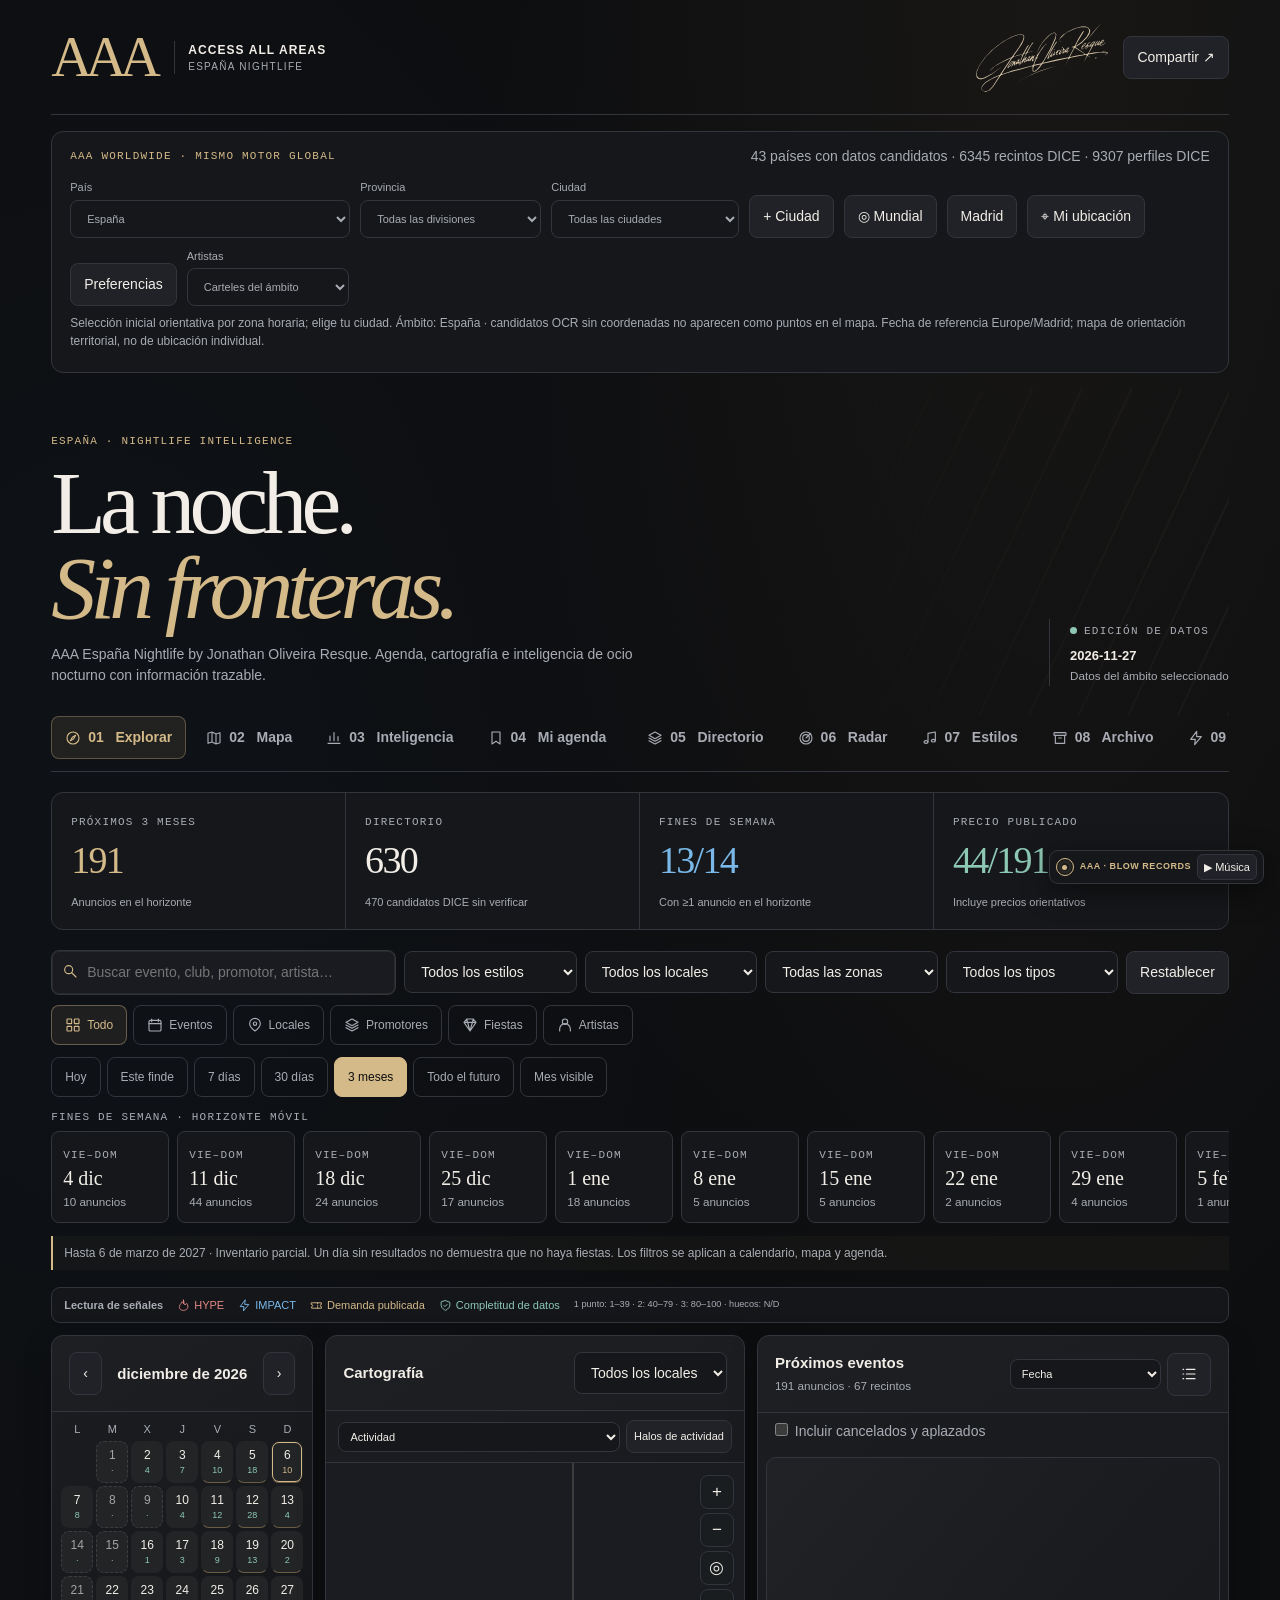
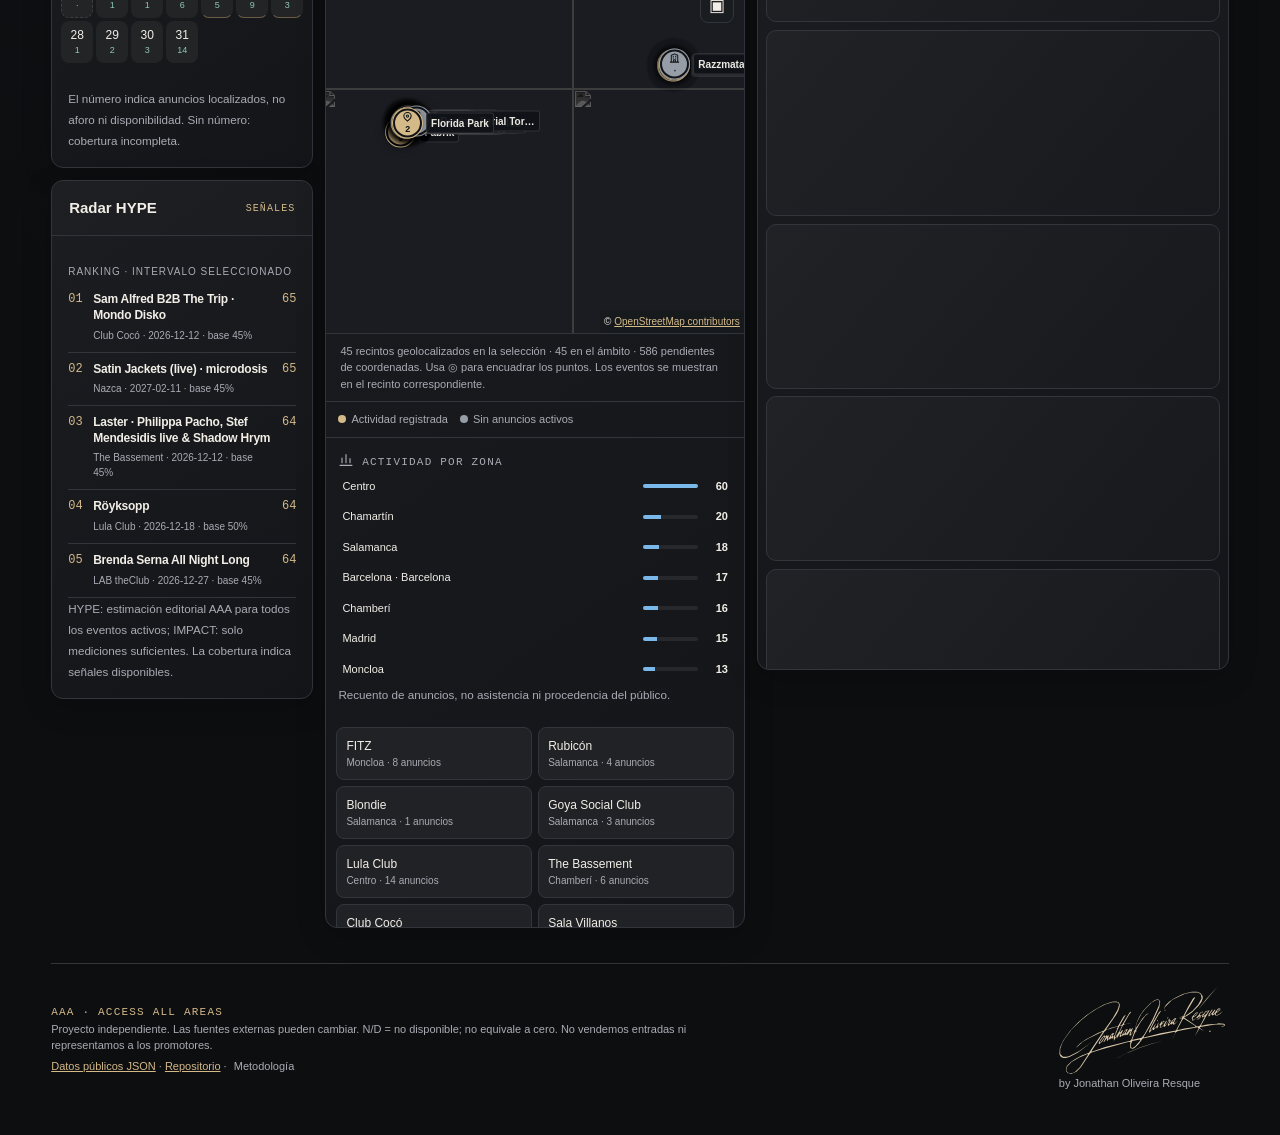
==== commit db7bfaf1: "Remove result pagination and enable worldwide free-text search and reciprocal entity profiles" ====
--- a/index.html
+++ b/index.html
@@ -53,7 +53,7 @@
 
 /* AAA+++ editorial signature: independent from HYPE and IMPACT. */
 .aaa-signature-seal{display:inline-flex;vertical-align:middle;align-items:center;justify-content:center;gap:5px;color:var(--accent);border:1px solid var(--accent);border-radius:5px;padding:3px 5px;margin:0 5px 3px 0;line-height:1;white-space:nowrap;background:var(--surface);font-size:9px;font-weight:700;letter-spacing:.04em}.aaa-signature-seal svg{display:block;width:31px;height:24px;flex:none}.aaa-signature-detail{border-left:2px solid var(--accent);padding:7px 10px;margin:8px 0;color:var(--accent);font-size:12px}
-</style></head><body><main class="shell"><header class="mast"><div class="brand"><span class="mark">AAA</span><div class="brand-copy"><strong>ACCESS ALL AREAS</strong><small>MADRID NIGHTLIFE</small></div></div><div class="mast-right"><span class="signature"><svg viewBox="0 0 420 218" xmlns="http://www.w3.org/2000/svg" role="img" aria-label="Firma de Jonathan Oliveira Resque"><path fill="currentColor" fill-rule="evenodd" d="M259,135 230,142 200,152 173,163 145,177 131,186 142,179 166,167 197,154 232,142ZM374,110 371,111 372,114 375,112ZM244,84 242,85 242,88 244,86ZM270,77 268,78 267,81 270,79ZM294,85 285,93 284,91 290,79 285,80 279,86 273,95 272,93 276,86 276,84 274,85 273,84 274,80 271,82 270,88 263,97 262,96 267,85 264,87 258,97 252,102 251,101 252,97 261,88 259,86 255,89 254,88 255,86 245,100 244,99 246,91 245,91 242,98 236,105 235,103 240,92 227,110 226,108 229,101 245,72 252,62 251,61 247,65 235,85 225,105 222,114 224,115 231,106 232,109 234,109 240,102 242,105 249,96 250,97 249,103 254,102 258,97 259,101 262,100 272,86 273,88 269,95 269,98 271,98 275,94 278,95 281,92 282,95 285,95ZM258,88 259,90 256,93 255,91ZM285,82 286,84 281,90 280,88ZM405,61 396,69 389,72 387,69 388,67 392,65 398,59 399,56 395,55 392,57 382,70 381,68 386,60 386,58 385,58 373,72 372,70 379,60 379,58 378,58 370,69 369,75 371,75 377,69 378,72 381,72 384,69 387,73 391,73 398,69ZM396,56 397,58 391,64 390,62ZM410,95 407,93 393,92 392,93 366,95 352,98 351,97 372,60 370,60 369,62 368,61 363,62 356,70 350,73 348,71 348,69 353,64 354,66 356,63 351,64 346,69 346,71 336,81 331,84 330,83 331,78 339,73 343,66 342,65 338,66 330,75 328,79 329,85 332,85 340,78 341,79 340,83 345,82 350,77 350,74 353,72 355,73 353,76 354,78 359,75 360,76 351,94 347,99 341,100 309,78 311,76 316,74 329,65 345,49 352,39 355,31 355,25 349,17 341,14 328,14 306,20 285,30 272,39 264,47 260,54 260,59 263,62 277,61 264,62 260,58 261,53 278,36 284,32 310,20 326,16 342,16 347,18 351,22 352,31 344,46 330,61 311,75 310,74 315,64 336,29 336,27 331,31 318,53 307,75 299,77 298,79 299,80 304,81 289,110 251,117 210,127 209,126 232,87 248,52 250,38 247,34 243,33 235,36 225,43 209,60 200,73 193,87 190,97 189,107 178,119 177,118 183,103 177,108 176,107 177,104 176,104 166,118 165,116 170,106 164,108 154,122 153,120 158,110 157,109 155,110 151,115 150,113 158,97 168,93 180,91 171,92 162,95 160,94 173,71 178,65 178,63 174,66 156,96 152,97 151,95 164,73 164,71 159,76 146,99 127,104 118,108 117,106 142,70 147,60 150,50 150,45 147,40 141,38 131,39 111,46 87,59 67,73 48,89 27,111 10,135 2,153 1,168 3,173 6,176 11,178 17,178 27,175 47,164 83,137 49,161 26,173 19,175 10,175 3,168 3,155 9,139 13,132 30,109 54,85 74,69 94,56 114,46 132,40 144,40 148,44 148,49 145,58 133,79 111,110 96,116 66,132 52,142 43,151 43,152 59,138 74,129 107,113 108,114 74,165 56,172 39,181 30,187 21,196 18,201 17,207 18,211 22,215 31,217 43,212 54,201 75,169 79,165 100,158 173,138 177,139 176,140 176,152 177,154 183,155 188,152 197,143 207,130 286,113 287,116 276,139 288,115 294,111 342,102 345,105 335,125 347,105 359,112 348,104 349,101 386,95 406,95 408,97 406,99 400,101 403,101 408,99 410,97ZM72,169 52,200 40,212 34,215 24,215 20,212 18,208 19,202 21,198 31,188 49,177 70,168ZM200,132 201,134 189,148 182,153 180,153 178,151 178,143 181,136ZM111,124 112,126 110,130 102,140 101,139 102,136ZM131,120 132,122 129,126 128,124ZM165,109 166,111 160,119 159,117ZM186,113 179,132 176,135 114,151 83,162 80,161 112,113 117,109 144,100 146,101 144,104 131,111 142,105 144,106 140,114 139,119 134,126 133,123 136,116 132,117 128,121 122,131 121,129 124,121 120,124 119,121 115,124 113,122 110,123 102,133 98,141 99,144 107,137 115,124 116,126 110,138 111,139 118,129 119,130 118,135 120,135 123,131 126,132 129,128 131,131 135,126 136,127 135,129 136,134 133,140 142,124 143,125 142,128 143,129 151,117 152,119 150,122 150,126 152,126 155,122 158,123 161,120 163,122 166,119 167,121 169,121 176,111 177,113 175,116 174,122 177,122 185,112ZM154,97 155,100 149,112 139,127 138,124 149,99ZM292,108 304,85 308,80 337,99 336,101 310,105 294,109ZM299,79 301,76 305,78 302,80ZM347,75 348,77 344,81 341,82 340,81ZM340,67 341,68 340,70 334,75 333,74 335,71ZM367,62 368,63 365,68 357,75 356,74 362,65ZM245,34 248,37 248,43 246,50 231,83 211,119 204,128 182,133 181,132 186,119 190,112 191,114 191,108 201,90 213,74 222,67 216,70 206,80 191,103 190,99 193,89 203,70 212,58 229,41 239,35ZM392,1 364,32 343,59Z"/></svg></span><button id="share">Compartir ↗</button></div></header><section class="hero"><div><span class="eyebrow">Madrid, España · Nightlife intelligence</span><h1>La noche.<br><em>Sin fronteras.</em></h1><p>Madrid Nightlife by Jonathan Oliveira Resque. Una visión independiente de la escena nocturna: descubre, compara y decide con información trazable.</p></div><div class="edition"><span class="micro"><span class="dot"></span>Edición de datos</span><b id="edition">Cargando…</b><small id="loadstate">Copia inicial</small></div></section><nav class="nav" aria-label="Vistas"><button data-view="explore" class="on">01 &nbsp; Explorar</button><button data-view="map">02 &nbsp; Mapa</button><button data-view="intel">03 &nbsp; Inteligencia</button><button data-view="saved">04 &nbsp; Mi agenda <span id="savecount"></span></button><button data-view="directory">05 &nbsp; Directorio</button><button data-view="radar">06 &nbsp; Radar</button><button data-view="styles">07 &nbsp; Estilos</button><button data-view="archive">08 &nbsp; Archivo</button><button data-view="impact">09 &nbsp; Impacto</button><button data-view="foryou">10 &nbsp; Para ti</button></nav><div class="kpis" id="kpis"></div><div id="filterpanel"><div class="filterbar"><div class="searchwrap"><span id="searchicon"></span><input id="search" placeholder="Buscar evento, club, promotor, artista…" aria-label="Buscar"></div><select id="genre" aria-label="Género"></select><select id="venue" aria-label="Local"></select><select id="zone" aria-label="Zona"></select><select id="kind" aria-label="Tipo"></select><button id="reset">Restablecer</button></div><div id="searchtypes" class="searchtypes" aria-label="Tipo de resultado"><button data-entitytype="all">Todo</button><button data-entitytype="events">Eventos</button><button data-entitytype="venues">Locales</button><button data-entitytype="promoters">Promotores</button><button data-entitytype="series">Fiestas</button><button data-entitytype="artists">Artistas</button></div><section class="section entityresults" id="entityresults" hidden></section><div id="archivecontrols" class="archivecontrols" hidden><div class="micro">ARCHIVO · Consulta retrospectiva</div><div class="archiveinputs"><label>Desde <input type="date" id="pastfrom" aria-label="Fecha inicial histórica"></label><label>Hasta <input type="date" id="pastto" aria-label="Fecha final histórica"></label><button id="applypast">Consultar intervalo</button><button id="pastweek">Semana de la fecha</button><button id="pastmonth">Mes visible</button><button id="pastall">Todo el archivo</button><button id="backfuture">Volver al futuro ↗</button></div><p id="pastsummary" class="muted" aria-live="polite"></p></div><div class="pills" id="scopes"><button data-scope="today">Hoy</button><button data-scope="weekend">Este finde</button><button data-scope="7">7 días</button><button data-scope="30">30 días</button><button data-scope="90" class="on">3 meses</button><button data-scope="all">Todo el futuro</button><button data-scope="month">Mes visible</button></div><div class="micro" id="weekendlabel" style="margin:6px 0">Fines de semana · Horizonte móvil</div><div id="weekends" class="weekends"></div><div class="notice" id="coverage"></div><div class="legendstrip" id="signalslegend"></div></div><div id="explorer" class="workspace"><aside class="rail"><section class="section calendar-section"><div class="sectionhead"><button id="prev" aria-label="Mes anterior">‹</button><h2 id="month"></h2><button id="next" aria-label="Mes siguiente">›</button></div><div class="cal" id="calendar"></div><div class="sectionbody"><small>El número indica anuncios localizados, no aforo ni disponibilidad. Sin número: cobertura incompleta.</small></div></section><section class="section hype-section"><div class="sectionhead"><h2 id="radartitle">Radar HYPE</h2><span class="eyebrow">Señales</span></div><div class="sectionbody" id="hype"></div></section></aside><section class="section map-section" id="mapsection"><div class="sectionhead"><h2>Cartografía</h2><select id="mode" aria-label="Mostrar en el mapa"><option value="events">Eventos</option><option value="clubs">Todos los locales</option></select></div><div class="maptools"><select id="maplayer" aria-label="Capa cartográfica"><option value="activity">Actividad</option><option value="music">Estilos musicales</option><option value="signal">HYPE / IMPACT</option></select><button id="density" aria-pressed="false">Halos de actividad</button></div><div id="map" class="map"><div id="tiles" class="tiles"></div><div id="pins" class="pins"></div><div class="controls"><button id="zoomIn" aria-label="Acercar">+</button><button id="zoomOut" aria-label="Alejar">−</button><button id="center" aria-label="Centrar Madrid">◎</button><button id="region" aria-label="Comunidad de Madrid">▣</button></div><div class="attrib">© <a href="https://www.openstreetmap.org/copyright" target="_blank" rel="noopener">OpenStreetMap contributors</a></div></div><div id="mapnote" class="mapnote">Selecciona un marcador para filtrar el local. Coordenadas aproximadas cuando no están verificadas.</div><div id="maplegend" class="maplegend"></div><div id="zonepanel" class="zonepanel"></div><div id="directory" class="directory"></div></section><section class="section events-section" id="eventssection"><div class="sectionhead"><div><h2 id="listtitle">Agenda</h2><small id="listcount"></small></div><div class="listcontrols"><select id="sort" aria-label="Orden"><option value="date">Fecha</option><option value="price">Precio publicado</option><option value="hype">HYPE · valoración AAA</option><option value="impact">IMPACT</option><option value="data">Completitud de datos</option></select><button id="compact" aria-label="Alternar vista compacta" aria-pressed="false">Vista</button></div></div><div class="sectionbody" style="padding:7px 13px"><label class="muted"><input type="checkbox" id="postponed"> Incluir cancelados y aplazados</label></div><div id="events" class="eventlist"></div></section></div><section id="intelligence" class="intel" hidden></section><section id="catalogue" class="section" hidden><div class="sectionhead"><h2>Directorio · Clubes y promotores</h2><span class="eyebrow">AAA / Discovery</span></div><div id="cataloguebody" class="sectionbody"></div></section><section id="radarpage" class="section" hidden><div class="sectionhead"><h2>AAA Radar · Lo próximo</h2><span class="eyebrow">Futures / Discovery</span></div><div class="sectionbody"><p class="muted">Señales públicas de aperturas, tendencias, prescriptores y eventos restringidos. Una hipótesis no es una fiesta confirmada; prioridad editorial no es HYPE ni demanda medida.</p><div class="radarfilters"><input id="radarsearch" aria-label="Buscar señales" placeholder="Buscar señal, marca o creador"><select id="radartype" aria-label="Tipo de señal"><option value="">Todos los tipos</option></select></div><div id="radarbody"></div></div></section><section id="stylespage" class="section" hidden><div class="sectionhead"><h2>AAA · Music Atlas</h2><span class="eyebrow">Taxonomía musical</span></div><div id="stylesbody" class="sectionbody"></div></section><section id="impactpage" class="section" hidden><div class="sectionhead"><h2>AAA IMPACT · Balance de la noche</h2><span class="eyebrow">Post-event intelligence</span></div><div class="sectionbody"><p class="muted">Repercusión observada tras cada evento, no expectativa previa ni calidad artística. Valoración AAA editorial y medición cuantitativa separadas. Consulta todo el histórico por evento, recinto, promotor, artista o marca.</p><div class="archiveinputs"><label>Desde <input id="impactfrom" type="date"></label><label>Hasta <input id="impactto" type="date"></label><button id="impactapply">Consultar</button><button id="impactyesterday">Última noche</button><button id="impactweek">Últimos 7 días</button><button id="impactall">Todo el histórico</button></div><div class="archiveinputs"><label>Analizar por<select id="impactgroup"><option value="events">Eventos</option><option value="venues">Locales / recintos</option><option value="promoters">Promotores</option><option value="artists">Artistas</option><option value="series">Marcas / series</option></select></label><label>Buscar<input id="impactsearch" type="search" placeholder="Nombre, artista, evento"></label><label>Evidencia<select id="impactfilter"><option value="all">Todos</option><option value="editorial">Con nota editorial</option><option value="measured">Con nota medida</option><option value="evidence">Con observaciones</option><option value="pending">Pendientes</option></select></label><label>Orden<select id="impactsort"><option value="score">Impacto editorial</option><option value="recent">Más recientes</option><option value="coverage">Cobertura editorial</option></select></label></div><div id="impactbody"></div></div></section><footer class="foot"><div><span class="eyebrow">AAA · Access All Areas</span><small>Proyecto independiente. Las fuentes externas pueden cambiar. N/D = no disponible; no equivale a cero. No vendemos entradas ni representamos a los promotores.</small><small><a href="agenda.json">Datos públicos JSON</a> · <a href="https://github.com/Jonybr10/madrid-nightlife">Repositorio</a> · <button id="method" style="font-size:11px;background:none;border:0;padding:4px">Metodología</button></small></div><div><span class="signature"><svg viewBox="0 0 420 218" xmlns="http://www.w3.org/2000/svg" role="img" aria-label="Firma de Jonathan Oliveira Resque"><path fill="currentColor" fill-rule="evenodd" d="M259,135 230,142 200,152 173,163 145,177 131,186 142,179 166,167 197,154 232,142ZM374,110 371,111 372,114 375,112ZM244,84 242,85 242,88 244,86ZM270,77 268,78 267,81 270,79ZM294,85 285,93 284,91 290,79 285,80 279,86 273,95 272,93 276,86 276,84 274,85 273,84 274,80 271,82 270,88 263,97 262,96 267,85 264,87 258,97 252,102 251,101 252,97 261,88 259,86 255,89 254,88 255,86 245,100 244,99 246,91 245,91 242,98 236,105 235,103 240,92 227,110 226,108 229,101 245,72 252,62 251,61 247,65 235,85 225,105 222,114 224,115 231,106 232,109 234,109 240,102 242,105 249,96 250,97 249,103 254,102 258,97 259,101 262,100 272,86 273,88 269,95 269,98 271,98 275,94 278,95 281,92 282,95 285,95ZM258,88 259,90 256,93 255,91ZM285,82 286,84 281,90 280,88ZM405,61 396,69 389,72 387,69 388,67 392,65 398,59 399,56 395,55 392,57 382,70 381,68 386,60 386,58 385,58 373,72 372,70 379,60 379,58 378,58 370,69 369,75 371,75 377,69 378,72 381,72 384,69 387,73 391,73 398,69ZM396,56 397,58 391,64 390,62ZM410,95 407,93 393,92 392,93 366,95 352,98 351,97 372,60 370,60 369,62 368,61 363,62 356,70 350,73 348,71 348,69 353,64 354,66 356,63 351,64 346,69 346,71 336,81 331,84 330,83 331,78 339,73 343,66 342,65 338,66 330,75 328,79 329,85 332,85 340,78 341,79 340,83 345,82 350,77 350,74 353,72 355,73 353,76 354,78 359,75 360,76 351,94 347,99 341,100 309,78 311,76 316,74 329,65 345,49 352,39 355,31 355,25 349,17 341,14 328,14 306,20 285,30 272,39 264,47 260,54 260,59 263,62 277,61 264,62 260,58 261,53 278,36 284,32 310,20 326,16 342,16 347,18 351,22 352,31 344,46 330,61 311,75 310,74 315,64 336,29 336,27 331,31 318,53 307,75 299,77 298,79 299,80 304,81 289,110 251,117 210,127 209,126 232,87 248,52 250,38 247,34 243,33 235,36 225,43 209,60 200,73 193,87 190,97 189,107 178,119 177,118 183,103 177,108 176,107 177,104 176,104 166,118 165,116 170,106 164,108 154,122 153,120 158,110 157,109 155,110 151,115 150,113 158,97 168,93 180,91 171,92 162,95 160,94 173,71 178,65 178,63 174,66 156,96 152,97 151,95 164,73 164,71 159,76 146,99 127,104 118,108 117,106 142,70 147,60 150,50 150,45 147,40 141,38 131,39 111,46 87,59 67,73 48,89 27,111 10,135 2,153 1,168 3,173 6,176 11,178 17,178 27,175 47,164 83,137 49,161 26,173 19,175 10,175 3,168 3,155 9,139 13,132 30,109 54,85 74,69 94,56 114,46 132,40 144,40 148,44 148,49 145,58 133,79 111,110 96,116 66,132 52,142 43,151 43,152 59,138 74,129 107,113 108,114 74,165 56,172 39,181 30,187 21,196 18,201 17,207 18,211 22,215 31,217 43,212 54,201 75,169 79,165 100,158 173,138 177,139 176,140 176,152 177,154 183,155 188,152 197,143 207,130 286,113 287,116 276,139 288,115 294,111 342,102 345,105 335,125 347,105 359,112 348,104 349,101 386,95 406,95 408,97 406,99 400,101 403,101 408,99 410,97ZM72,169 52,200 40,212 34,215 24,215 20,212 18,208 19,202 21,198 31,188 49,177 70,168ZM200,132 201,134 189,148 182,153 180,153 178,151 178,143 181,136ZM111,124 112,126 110,130 102,140 101,139 102,136ZM131,120 132,122 129,126 128,124ZM165,109 166,111 160,119 159,117ZM186,113 179,132 176,135 114,151 83,162 80,161 112,113 117,109 144,100 146,101 144,104 131,111 142,105 144,106 140,114 139,119 134,126 133,123 136,116 132,117 128,121 122,131 121,129 124,121 120,124 119,121 115,124 113,122 110,123 102,133 98,141 99,144 107,137 115,124 116,126 110,138 111,139 118,129 119,130 118,135 120,135 123,131 126,132 129,128 131,131 135,126 136,127 135,129 136,134 133,140 142,124 143,125 142,128 143,129 151,117 152,119 150,122 150,126 152,126 155,122 158,123 161,120 163,122 166,119 167,121 169,121 176,111 177,113 175,116 174,122 177,122 185,112ZM154,97 155,100 149,112 139,127 138,124 149,99ZM292,108 304,85 308,80 337,99 336,101 310,105 294,109ZM299,79 301,76 305,78 302,80ZM347,75 348,77 344,81 341,82 340,81ZM340,67 341,68 340,70 334,75 333,74 335,71ZM367,62 368,63 365,68 357,75 356,74 362,65ZM245,34 248,37 248,43 246,50 231,83 211,119 204,128 182,133 181,132 186,119 190,112 191,114 191,108 201,90 213,74 222,67 216,70 206,80 191,103 190,99 193,89 203,70 212,58 229,41 239,35ZM392,1 364,32 343,59Z"/></svg></span><small>by Jonathan Oliveira Resque</small></div></footer></main><dialog id="detail"></dialog><script>window.AGENDA={"updated":"2026-11-27","venues":[{"id":"fitz","name":"FITZ","zone":"Moncloa","address":"Princesa, 1","lat":40.4242,"lon":-3.7124,"web":"https://fitzclubmadrid.com/","locationAccuracy":"aproximada","activeStatus":"pendiente de revisión","music":{"ids":["urban","commercial","reggaeton","house","tech-house","pop-hits","hip-hop","trap","electro","techno"],"primary":null,"status":"observed_programming","confidence":"medium","basis":"Perfil agregado de programación; no garantiza estilo por fecha.","source":"https://fitzclubmadrid.com/","reviewedAt":"2026-11-27","observed":[{"id":"urban","eventCount":3},{"id":"commercial","eventCount":3},{"id":"reggaeton","eventCount":2},{"id":"house","eventCount":1},{"id":"tech-house","eventCount":1},{"id":"pop-hits","eventCount":1},{"id":"hip-hop","eventCount":1},{"id":"trap","eventCount":1},{"id":"electro","eventCount":1},{"id":"techno","eventCount":1}],"declaredIds":[],"sampleEvents":10}},{"id":"rubicon","name":"Rubicón","zone":"Salamanca","address":"Cid, 7","lat":40.4224,"lon":-3.6873,"web":"https://app.whan.es/club/rubicon","locationAccuracy":"aproximada","activeStatus":"pendiente de revisión","music":{"ids":["indie","commercial","urban","pop-hits"],"primary":null,"status":"observed_programming","confidence":"medium","basis":"Perfil agregado de programación; no garantiza estilo por fecha.","source":"https://app.whan.es/club/rubicon","reviewedAt":"2026-11-27","observed":[{"id":"indie","eventCount":5},{"id":"commercial","eventCount":2},{"id":"urban","eventCount":1},{"id":"pop-hits","eventCount":1}],"declaredIds":[],"sampleEvents":8}},{"id":"blondie","name":"Blondie","zone":"Salamanca","address":"Lagasca, 31","lat":40.4242,"lon":-3.6847,"web":"https://www.blondieclub.com/","locationAccuracy":"aproximada","activeStatus":"pendiente de revisión","music":{"ids":[],"primary":null,"status":"pending","confidence":null,"basis":"Perfil agregado de programación; no garantiza estilo por fecha.","source":"https://www.blondieclub.com/","reviewedAt":"2026-11-27","observed":[],"declaredIds":[],"sampleEvents":1}},{"id":"goya","name":"Goya Social Club","zone":"Salamanca","address":"Goya, 43","lat":40.4254,"lon":-3.6824,"web":"https://xceed.me/es/organizer/goya-social-club","locationAccuracy":"aproximada","activeStatus":"pendiente de revisión","music":{"ids":["house","electronic","tech-house"],"primary":null,"status":"observed_programming","confidence":"medium","basis":"Perfil agregado de programación; no garantiza estilo por fecha.","source":"https://xceed.me/es/organizer/goya-social-club","reviewedAt":"2026-11-27","observed":[{"id":"house","eventCount":4},{"id":"electronic","eventCount":1},{"id":"tech-house","eventCount":1}],"declaredIds":[],"sampleEvents":8}},{"id":"lula","name":"Lula Club","zone":"Centro","address":"Gran Vía, 54","lat":40.4209,"lon":-3.7057,"web":"https://lula.club/","locationAccuracy":"aproximada","activeStatus":"pendiente de revisión","music":{"ids":["electronic","house","afro-house","organic-house","deep-house","indie-dance"],"primary":null,"status":"observed_programming","confidence":"medium","basis":"Perfil agregado de programación; no garantiza estilo por fecha.","source":"https://lula.club/","reviewedAt":"2026-11-27","observed":[{"id":"electronic","eventCount":8},{"id":"house","eventCount":6},{"id":"afro-house","eventCount":3},{"id":"organic-house","eventCount":1},{"id":"deep-house","eventCount":1},{"id":"indie-dance","eventCount":1}],"declaredIds":[],"sampleEvents":21}},{"id":"bass","name":"The Bassement","zone":"Chamberí","address":"Galileo, 26","lat":40.4311,"lon":-3.7115,"web":"https://bassmntclub.com/","locationAccuracy":"aproximada","activeStatus":"pendiente de revisión","music":{"ids":["techno","house","melodic-house"],"primary":null,"status":"observed_programming","confidence":"medium","basis":"Perfil agregado de programación; no garantiza estilo por fecha.","source":"https://bassmntclub.com/","reviewedAt":"2026-11-27","observed":[{"id":"techno","eventCount":6},{"id":"house","eventCount":1},{"id":"melodic-house","eventCount":1}],"declaredIds":[],"sampleEvents":9}},{"id":"coco","name":"Club Cocó","zone":"Centro","address":"Alcalá, 20","lat":40.4181,"lon":-3.6981,"web":"https://www.mondodisko.es/eventos/","locationAccuracy":"aproximada","activeStatus":"pendiente de revisión","music":{"ids":["house"],"primary":null,"status":"observed_programming","confidence":"medium","basis":"Perfil agregado de programación; no garantiza estilo por fecha.","source":"https://www.mondodisko.es/eventos/","reviewedAt":"2026-11-27","observed":[{"id":"house","eventCount":1}],"declaredIds":[],"sampleEvents":1}},{"id":"villanos","name":"Sala Villanos","zone":"Centro","address":"Bernardino Obregón, 18","lat":40.4028,"lon":-3.6982,"web":"","locationAccuracy":"aproximada","activeStatus":"pendiente de revisión","music":{"ids":["electronic","house"],"primary":null,"status":"observed_programming","confidence":"medium","basis":"Perfil agregado de programación; no garantiza estilo por fecha.","source":null,"reviewedAt":"2026-11-27","observed":[{"id":"electronic","eventCount":3},{"id":"house","eventCount":2}],"declaredIds":[],"sampleEvents":9}},{"id":"cadavra","name":"Cadavra","zone":"Centro","address":"Caballero de Gracia, 10","lat":40.4197,"lon":-3.7003,"web":"","locationAccuracy":"aproximada","activeStatus":"pendiente de revisión","music":{"ids":["electronic","house","techno","electro"],"primary":null,"status":"observed_programming","confidence":"medium","basis":"Perfil agregado de programación; no garantiza estilo por fecha.","source":null,"reviewedAt":"2026-11-27","observed":[{"id":"electronic","eventCount":5},{"id":"house","eventCount":4},{"id":"techno","eventCount":3},{"id":"electro","eventCount":1}],"declaredIds":[],"sampleEvents":14}},{"id":"lab","name":"LAB theClub","zone":"Chamartín","address":"Estación de Chamartín","lat":40.4722,"lon":-3.6827,"web":"https://www.labtheclub.com/","locationAccuracy":"aproximada","activeStatus":"pendiente de revisión","music":{"ids":["house","techno","tech-house","electronic","remember","melodic-techno","bass-house"],"primary":null,"status":"observed_programming","confidence":"medium","basis":"Perfil agregado de programación; no garantiza estilo por fecha.","source":"https://www.labtheclub.com/","reviewedAt":"2026-11-27","observed":[{"id":"house","eventCount":5},{"id":"techno","eventCount":5},{"id":"tech-house","eventCount":5},{"id":"electronic","eventCount":4},{"id":"remember","eventCount":3},{"id":"melodic-techno","eventCount":2},{"id":"bass-house","eventCount":1}],"declaredIds":[],"sampleEvents":33}},{"id":"bonded","name":"Bonded","zone":"Chamberí","address":"Miguel Ángel, 14","lat":null,"lon":null,"web":"https://site.fourvenues.com/es/bonded","locationAccuracy":"coordenadas pendientes tras corregir dirección según Fourvenues","activeStatus":"pendiente de revisión","additionalSources":["https://site.fourvenues.com/es/bonded/events/EADS"],"music":{"ids":["funk-carioca","reggaeton","electronic"],"primary":null,"status":"observed_programming","confidence":"medium","basis":"Perfil agregado de programación; no garantiza estilo por fecha.","source":"https://site.fourvenues.com/es/bonded","reviewedAt":"2026-11-27","observed":[{"id":"funk-carioca","eventCount":5},{"id":"reggaeton","eventCount":4},{"id":"electronic","eventCount":1}],"declaredIds":[],"sampleEvents":12}},{"id":"saint","name":"Saint Club","zone":"Salamanca","address":"Por verificar","lat":null,"lon":null,"web":"","locationAccuracy":"pendiente","activeStatus":"pendiente de revisión","music":{"ids":["pop-hits","commercial","reggaeton","latin"],"primary":null,"status":"observed_programming","confidence":"medium","basis":"Perfil agregado de programación; no garantiza estilo por fecha.","source":null,"reviewedAt":"2026-11-27","observed":[{"id":"pop-hits","eventCount":2},{"id":"commercial","eventCount":2},{"id":"reggaeton","eventCount":2},{"id":"latin","eventCount":2}],"declaredIds":[],"sampleEvents":2}},{"id":"indep","name":"Independance","zone":"Centro","address":"Atocha, 127","lat":40.4089,"lon":-3.6923,"web":"","locationAccuracy":"aproximada","activeStatus":"pendiente de revisión","music":{"ids":["remember","techno","metalcore","nu-metal","metal","rock-general"],"primary":null,"status":"observed_programming","confidence":"medium","basis":"Perfil agregado de programación; no garantiza estilo por fecha.","source":null,"reviewedAt":"2026-11-27","observed":[{"id":"remember","eventCount":2},{"id":"techno","eventCount":1},{"id":"metalcore","eventCount":1},{"id":"nu-metal","eventCount":1},{"id":"metal","eventCount":1},{"id":"rock-general","eventCount":1}],"declaredIds":[],"sampleEvents":4}},{"id":"shoko","name":"Shôko","zone":"Centro","address":"Toledo, 86","lat":40.4094,"lon":-3.7099,"web":"","locationAccuracy":"aproximada","activeStatus":"pendiente de revisión","music":{"ids":[],"primary":null,"status":"pending","confidence":null,"basis":"Perfil agregado de programación; no garantiza estilo por fecha.","source":null,"reviewedAt":"2026-11-27","observed":[],"declaredIds":[],"sampleEvents":0}},{"id":"chicha","name":"Chicha Dance Club","zone":"Centro","address":"Barceló, 11","lat":40.4265,"lon":-3.7005,"web":"","locationAccuracy":"aproximada","activeStatus":"pendiente de revisión","music":{"ids":[],"primary":null,"status":"pending","confidence":null,"basis":"Perfil agregado de programación; no garantiza estilo por fecha.","source":null,"reviewedAt":"2026-11-27","observed":[],"declaredIds":[],"sampleEvents":0}},{"id":"mon","name":"Sala Mon","zone":"Chamberí","address":"Hilarión Eslava, 36","lat":40.436,"lon":-3.7156,"web":"","locationAccuracy":"aproximada","activeStatus":"pendiente de revisión","music":{"ids":[],"primary":null,"status":"pending","confidence":null,"basis":"Perfil agregado de programación; no garantiza estilo por fecha.","source":null,"reviewedAt":"2026-11-27","observed":[],"declaredIds":[],"sampleEvents":0}},{"id":"vandido","name":"Vandido","zone":"Salamanca","address":"Goya, 79","lat":40.4251,"lon":-3.6768,"web":"","locationAccuracy":"aproximada","activeStatus":"pendiente de revisión","music":{"ids":[],"primary":null,"status":"pending","confidence":null,"basis":"Perfil agregado de programación; no garantiza estilo por fecha.","source":null,"reviewedAt":"2026-11-27","observed":[],"declaredIds":[],"sampleEvents":0}},{"id":"joy","name":"Joy Eslava","zone":"Centro","address":"Arenal, 11","lat":40.4174,"lon":-3.7073,"web":"","locationAccuracy":"aproximada","activeStatus":"pendiente de revisión","music":{"ids":[],"primary":null,"status":"pending","confidence":null,"basis":"Perfil agregado de programación; no garantiza estilo por fecha.","source":null,"reviewedAt":"2026-11-27","observed":[],"declaredIds":[],"sampleEvents":0}},{"id":"cristo","name":"Cristo Social Club","zone":"Salamanca","address":"Por verificar","lat":null,"lon":null,"web":"","locationAccuracy":"pendiente","activeStatus":"pendiente de revisión","music":{"ids":["rumba","urban"],"primary":null,"status":"observed_programming","confidence":"medium","basis":"Perfil agregado de programación; no garantiza estilo por fecha.","source":null,"reviewedAt":"2026-11-27","observed":[{"id":"rumba","eventCount":1},{"id":"urban","eventCount":1}],"declaredIds":[],"sampleEvents":1}},{"id":"b12","name":"B12","zone":"Chamartín","address":"Joaquín Costa, 27","lat":40.444,"lon":-3.684,"web":"","locationAccuracy":"aproximada","activeStatus":"pendiente de revisión","music":{"ids":[],"primary":null,"status":"pending","confidence":null,"basis":"Perfil agregado de programación; no garantiza estilo por fecha.","source":null,"reviewedAt":"2026-11-27","observed":[],"declaredIds":[],"sampleEvents":0}},{"id":"posh","name":"Posh","zone":"Madrid","address":"Por verificar","lat":null,"lon":null,"web":"","locationAccuracy":"pendiente","activeStatus":"pendiente de revisión","music":{"ids":["commercial"],"primary":null,"status":"observed_programming","confidence":"medium","basis":"Perfil agregado de programación; no garantiza estilo por fecha.","source":null,"reviewedAt":"2026-11-27","observed":[{"id":"commercial","eventCount":1}],"declaredIds":[],"sampleEvents":1}},{"id":"fabrik","name":"Fabrik","zone":"Humanes","address":"Av. de la Industria, 82","lat":40.267,"lon":-3.829,"web":"https://fabrikmadrid.com/","locationAccuracy":"aproximada","activeStatus":"pendiente de revisión","music":{"ids":["techno","hardcore","remember","electronic","industrial","makina","hardstyle","flamenco-fusion"],"primary":null,"status":"observed_programming","confidence":"medium","basis":"Perfil agregado de programación; no garantiza estilo por fecha.","source":"https://fabrikmadrid.com/","reviewedAt":"2026-11-27","observed":[{"id":"techno","eventCount":9},{"id":"hardcore","eventCount":2},{"id":"remember","eventCount":2},{"id":"electronic","eventCount":2},{"id":"industrial","eventCount":1},{"id":"makina","eventCount":1},{"id":"hardstyle","eventCount":1},{"id":"flamenco-fusion","eventCount":1}],"declaredIds":[],"sampleEvents":19}},{"id":"ifema","name":"IFEMA","zone":"Barajas","address":"Av. del Partenón, 5","lat":40.4655,"lon":-3.6165,"web":"https://www.ifema.es/","locationAccuracy":"aproximada","activeStatus":"pendiente de revisión","music":{"ids":["reggaeton","hard-techno","electronic"],"primary":null,"status":"observed_programming","confidence":"medium","basis":"Perfil agregado de programación; no garantiza estilo por fecha.","source":"https://www.ifema.es/","reviewedAt":"2026-11-27","observed":[{"id":"reggaeton","eventCount":1},{"id":"hard-techno","eventCount":1},{"id":"electronic","eventCount":1}],"declaredIds":[],"sampleEvents":3}},{"id":"specka","name":"Specka","zone":"Chamartín","address":"General Perón, 32","lat":40.452,"lon":-3.694,"web":"https://www.specka.es/","locationAccuracy":"aproximada","activeStatus":"pendiente de revisión","music":{"ids":["electronic","techno","indie-dance","house","trance","techno-classics"],"primary":null,"status":"observed_programming","confidence":"medium","basis":"Perfil agregado de programación; no garantiza estilo por fecha.","source":"https://www.specka.es/","reviewedAt":"2026-11-27","observed":[{"id":"electronic","eventCount":9},{"id":"techno","eventCount":6},{"id":"indie-dance","eventCount":2},{"id":"house","eventCount":1},{"id":"trance","eventCount":1},{"id":"techno-classics","eventCount":1}],"declaredIds":[],"sampleEvents":18}},{"id":"kapital","name":"Teatro Kapital","zone":"Centro","address":"Atocha, 125","lat":40.4091,"lon":-3.6931,"web":"https://teatrokapital.com/","locationAccuracy":"aproximada","activeStatus":"pendiente de revisión","music":{"ids":["electronic"],"primary":null,"status":"observed_programming","confidence":"medium","basis":"Perfil agregado de programación; no garantiza estilo por fecha.","source":"https://teatrokapital.com/","reviewedAt":"2026-11-27","observed":[{"id":"electronic","eventCount":1}],"declaredIds":[],"sampleEvents":1}},{"id":"gunilla","name":"Gunilla","zone":"Salamanca","address":"Paseo de Recoletos, 16","lat":40.4211,"lon":-3.6919,"web":"","locationAccuracy":"aproximada","activeStatus":"pendiente de revisión","music":{"ids":[],"primary":null,"status":"pending","confidence":null,"basis":"Perfil agregado de programación; no garantiza estilo por fecha.","source":null,"reviewedAt":"2026-11-27","observed":[],"declaredIds":[],"sampleEvents":0}},{"id":"cats","name":"Cats","zone":"Chamberí","address":"Julián Romea, 4","lat":40.442,"lon":-3.714,"web":"","locationAccuracy":"aproximada","activeStatus":"pendiente de revisión","music":{"ids":["commercial"],"primary":null,"status":"observed_programming","confidence":"medium","basis":"Perfil agregado de programación; no garantiza estilo por fecha.","source":null,"reviewedAt":"2026-11-27","observed":[{"id":"commercial","eventCount":1}],"declaredIds":[],"sampleEvents":1}},{"id":"copernico","name":"Copérnico","zone":"Chamberí","address":"Fernández de los Ríos, 67","lat":40.4353,"lon":-3.7147,"web":"","locationAccuracy":"aproximada","activeStatus":"pendiente de revisión","music":{"ids":[],"primary":null,"status":"pending","confidence":null,"basis":"Perfil agregado de programación; no garantiza estilo por fecha.","source":null,"reviewedAt":"2026-11-27","observed":[],"declaredIds":[],"sampleEvents":0}},{"id":"tiffany","name":"Tiffany’s","zone":"Chamartín","address":"Doctor Arce, 10","lat":40.4445,"lon":-3.6807,"web":"","locationAccuracy":"aproximada","activeStatus":"pendiente de revisión","music":{"ids":["commercial"],"primary":null,"status":"observed_programming","confidence":"medium","basis":"Perfil agregado de programación; no garantiza estilo por fecha.","source":null,"reviewedAt":"2026-11-27","observed":[{"id":"commercial","eventCount":1}],"declaredIds":[],"sampleEvents":1}},{"id":"nazca","name":"Nazca","zone":"Tetuán","address":"Orense, 24","lat":40.4492,"lon":-3.6943,"web":"","locationAccuracy":"aproximada","activeStatus":"pendiente de revisión","music":{"ids":["electronic","nu-disco"],"primary":null,"status":"observed_programming","confidence":"medium","basis":"Perfil agregado de programación; no garantiza estilo por fecha.","source":null,"reviewedAt":"2026-11-27","observed":[{"id":"electronic","eventCount":2},{"id":"nu-disco","eventCount":1}],"declaredIds":[],"sampleEvents":4}},{"id":"chaman","name":"Chamán","zone":"Tetuán","address":"Poeta Joan Maragall, 1","lat":40.4508,"lon":-3.691,"web":"","locationAccuracy":"aproximada","activeStatus":"pendiente de revisión","music":{"ids":[],"primary":null,"status":"pending","confidence":null,"basis":"Perfil agregado de programación; no garantiza estilo por fecha.","source":null,"reviewedAt":"2026-11-27","observed":[],"declaredIds":[],"sampleEvents":0}},{"id":"puri","name":"Medias Puri","zone":"Centro","address":"Plaza de Tirso de Molina, 1","lat":40.4123,"lon":-3.7047,"web":"","locationAccuracy":"aproximada","activeStatus":"pendiente de revisión","music":{"ids":[],"primary":null,"status":"pending","confidence":null,"basis":"Perfil agregado de programación; no garantiza estilo por fecha.","source":null,"reviewedAt":"2026-11-27","observed":[],"declaredIds":[],"sampleEvents":0}},{"id":"riviera","name":"La Riviera","zone":"Madrid Río","address":"Paseo Bajo Virgen del Puerto","lat":40.4134,"lon":-3.7218,"web":"","locationAccuracy":"aproximada","activeStatus":"pendiente de revisión","music":{"ids":["drum-bass"],"primary":null,"status":"observed_programming","confidence":"medium","basis":"Perfil agregado de programación; no garantiza estilo por fecha.","source":null,"reviewedAt":"2026-11-27","observed":[{"id":"drum-bass","eventCount":1}],"declaredIds":[],"sampleEvents":2}},{"id":"siroco","name":"Siroco","zone":"Centro","address":"San Dimas, 3","lat":40.4262,"lon":-3.7079,"web":"","locationAccuracy":"aproximada","activeStatus":"pendiente de revisión","music":{"ids":["indie-dance"],"primary":null,"status":"observed_programming","confidence":"medium","basis":"Perfil agregado de programación; no garantiza estilo por fecha.","source":null,"reviewedAt":"2026-11-27","observed":[{"id":"indie-dance","eventCount":1}],"declaredIds":[],"sampleEvents":2}},{"id":"sotano","name":"El Sótano","zone":"Centro","address":"Maldonadas, 6","lat":40.4104,"lon":-3.7082,"web":"","locationAccuracy":"aproximada","activeStatus":"pendiente de revisión","music":{"ids":["house","techno","hard-techno","electronic","remember","dance","indie-dance","funk"],"primary":null,"status":"observed_programming","confidence":"medium","basis":"Perfil agregado de programación; no garantiza estilo por fecha.","source":null,"reviewedAt":"2026-11-27","observed":[{"id":"house","eventCount":2},{"id":"techno","eventCount":2},{"id":"hard-techno","eventCount":2},{"id":"electronic","eventCount":1},{"id":"remember","eventCount":1},{"id":"dance","eventCount":1},{"id":"indie-dance","eventCount":1},{"id":"funk","eventCount":1}],"declaredIds":[],"sampleEvents":13}},{"id":"barcelo","name":"Teatro Barceló","zone":"Centro","address":"Barceló, 11","lat":40.4265,"lon":-3.7005,"web":"","locationAccuracy":"aproximada","activeStatus":"pendiente de revisión","music":{"ids":[],"primary":null,"status":"pending","confidence":null,"basis":"Perfil agregado de programación; no garantiza estilo por fecha.","source":null,"reviewedAt":"2026-11-27","observed":[],"declaredIds":[],"sampleEvents":0}},{"id":"but","name":"Sala But","zone":"Centro","address":"Barceló, 11","lat":40.4265,"lon":-3.7005,"web":"","locationAccuracy":"aproximada","activeStatus":"pendiente de revisión","music":{"ids":["techno","electro","house","indie-dance","trance","remember","minimal-techno","electronic"],"primary":null,"status":"observed_programming","confidence":"medium","basis":"Perfil agregado de programación; no garantiza estilo por fecha.","source":null,"reviewedAt":"2026-11-27","observed":[{"id":"techno","eventCount":3},{"id":"electro","eventCount":2},{"id":"house","eventCount":2},{"id":"indie-dance","eventCount":2},{"id":"trance","eventCount":1},{"id":"remember","eventCount":1},{"id":"minimal-techno","eventCount":1},{"id":"electronic","eventCount":1}],"declaredIds":[],"sampleEvents":12}},{"id":"hangar","name":"Hangar 48","zone":"Centro","address":"Bailén, 24","lat":40.4126,"lon":-3.7137,"web":"","locationAccuracy":"aproximada","activeStatus":"pendiente de revisión","music":{"ids":["techno","electronic","alternative"],"primary":null,"status":"observed_programming","confidence":"medium","basis":"Perfil agregado de programación; no garantiza estilo por fecha.","source":null,"reviewedAt":"2026-11-27","observed":[{"id":"techno","eventCount":3},{"id":"electronic","eventCount":1},{"id":"alternative","eventCount":1}],"declaredIds":[],"sampleEvents":5}},{"id":"magno","name":"Teatro Magno","zone":"Centro","address":"Cedaceros, 7","lat":40.4164,"lon":-3.6987,"web":"","locationAccuracy":"aproximada","activeStatus":"pendiente de revisión","music":{"ids":["electronic"],"primary":null,"status":"observed_programming","confidence":"medium","basis":"Perfil agregado de programación; no garantiza estilo por fecha.","source":null,"reviewedAt":"2026-11-27","observed":[{"id":"electronic","eventCount":4}],"declaredIds":[],"sampleEvents":6}},{"id":"jowke","name":"Jowke","zone":"Alcorcón","address":"Por verificar","lat":null,"lon":null,"web":"","locationAccuracy":"pendiente","activeStatus":"pendiente de revisión","music":{"ids":[],"primary":null,"status":"pending","confidence":null,"basis":"Perfil agregado de programación; no garantiza estilo por fecha.","source":null,"reviewedAt":"2026-11-27","observed":[],"declaredIds":[],"sampleEvents":0}},{"id":"ventas","name":"Las Ventas","zone":"Salamanca","address":"Alcalá, 237","lat":40.432,"lon":-3.6635,"web":"","locationAccuracy":"aproximada","activeStatus":"pendiente de revisión","music":{"ids":["electronic","dance"],"primary":null,"status":"observed_programming","confidence":"medium","basis":"Perfil agregado de programación; no garantiza estilo por fecha.","source":null,"reviewedAt":"2026-11-27","observed":[{"id":"electronic","eventCount":2},{"id":"dance","eventCount":1}],"declaredIds":[],"sampleEvents":3}},{"id":"torrejon","name":"Recinto Ferial Torrejón","zone":"Torrejón","address":"Recinto ferial","lat":40.452,"lon":-3.48,"web":"","locationAccuracy":"aproximada","activeStatus":"pendiente de revisión","music":{"ids":["electronic","house"],"primary":null,"status":"observed_programming","confidence":"medium","basis":"Perfil agregado de programación; no garantiza estilo por fecha.","source":null,"reviewedAt":"2026-11-27","observed":[{"id":"electronic","eventCount":1},{"id":"house","eventCount":1}],"declaredIds":[],"sampleEvents":2}},{"id":"art","name":"ART Madrid Club","zone":"Moncloa","address":"Por verificar","lat":null,"lon":null,"web":"","locationAccuracy":"pendiente","activeStatus":"pendiente de revisión","music":{"ids":["electronic","techno","techno-classics"],"primary":null,"status":"observed_programming","confidence":"medium","basis":"Perfil agregado de programación; no garantiza estilo por fecha.","source":null,"reviewedAt":"2026-11-27","observed":[{"id":"electronic","eventCount":3},{"id":"techno","eventCount":2},{"id":"techno-classics","eventCount":1}],"declaredIds":[],"sampleEvents":7}},{"id":"florida","name":"Florida Park","zone":"Retiro","address":"Paseo de Panamá","lat":40.4152,"lon":-3.6816,"web":"","locationAccuracy":"aproximada","activeStatus":"pendiente de revisión","music":{"ids":["indie","pop-hits","house","tech-house"],"primary":null,"status":"observed_programming","confidence":"medium","basis":"Perfil agregado de programación; no garantiza estilo por fecha.","source":null,"reviewedAt":"2026-11-27","observed":[{"id":"indie","eventCount":1},{"id":"pop-hits","eventCount":1},{"id":"house","eventCount":1},{"id":"tech-house","eventCount":1}],"declaredIds":[],"sampleEvents":2}},{"id":"studio","name":"Studio76","zone":"Madrid","address":"Por verificar","lat":null,"lon":null,"web":"","locationAccuracy":"pendiente","activeStatus":"pendiente de revisión","music":{"ids":["electronic","techno"],"primary":null,"status":"observed_programming","confidence":"medium","basis":"Perfil agregado de programación; no garantiza estilo por fecha.","source":null,"reviewedAt":"2026-11-27","observed":[{"id":"electronic","eventCount":2},{"id":"techno","eventCount":1}],"declaredIds":[],"sampleEvents":3}},{"id":"asociacion","name":"Lasociaciøn","zone":"Madrid","address":"Por verificar","lat":null,"lon":null,"web":"","locationAccuracy":"pendiente","activeStatus":"pendiente de revisión","music":{"ids":["techno","electronic","house"],"primary":null,"status":"observed_programming","confidence":"medium","basis":"Perfil agregado de programación; no garantiza estilo por fecha.","source":null,"reviewedAt":"2026-11-27","observed":[{"id":"techno","eventCount":8},{"id":"electronic","eventCount":2},{"id":"house","eventCount":2}],"declaredIds":[],"sampleEvents":10}},{"id":"next","name":"NEXT Clubbing","zone":"Madrid","address":"Por verificar","lat":null,"lon":null,"web":"","locationAccuracy":"pendiente","activeStatus":"pendiente de revisión","music":{"ids":["hard-techno","metal","house"],"primary":null,"status":"observed_programming","confidence":"medium","basis":"Perfil agregado de programación; no garantiza estilo por fecha.","source":null,"reviewedAt":"2026-11-27","observed":[{"id":"hard-techno","eventCount":1},{"id":"metal","eventCount":1},{"id":"house","eventCount":1}],"declaredIds":[],"sampleEvents":3}},{"id":"destino","name":"New Destino","zone":"Coslada","address":"Por verificar","lat":null,"lon":null,"web":"","locationAccuracy":"pendiente","activeStatus":"pendiente de revisión","music":{"ids":[],"primary":null,"status":"pending","confidence":null,"basis":"Perfil agregado de programación; no garantiza estilo por fecha.","source":null,"reviewedAt":"2026-11-27","observed":[],"declaredIds":[],"sampleEvents":1}},{"id":"duende","name":"Duende","zone":"Madrid","address":"Por verificar","lat":null,"lon":null,"web":"","locationAccuracy":"pendiente","activeStatus":"pendiente de revisión","music":{"ids":["flamenquito","urban"],"primary":null,"status":"observed_programming","confidence":"medium","basis":"Perfil agregado de programación; no garantiza estilo por fecha.","source":null,"reviewedAt":"2026-11-27","observed":[{"id":"flamenquito","eventCount":1},{"id":"urban","eventCount":1}],"declaredIds":[],"sampleEvents":1}},{"id":"gs","name":"ThePerreo x GS","zone":"Madrid","address":"Por verificar","lat":null,"lon":null,"web":"","locationAccuracy":"pendiente","activeStatus":"pendiente de revisión","music":{"ids":["reggaeton"],"primary":null,"status":"observed_programming","confidence":"medium","basis":"Perfil agregado de programación; no garantiza estilo por fecha.","source":null,"reviewedAt":"2026-11-27","observed":[{"id":"reggaeton","eventCount":1}],"declaredIds":[],"sampleEvents":1}},{"id":"cubierta","name":"La Cubierta de Leganés","zone":"Leganés","address":"Por verificar","lat":null,"lon":null,"locationAccuracy":"pendiente","activeStatus":"evento anunciado","music":{"ids":["hard-techno"],"primary":null,"status":"observed_programming","confidence":"medium","basis":"Perfil agregado de programación; no garantiza estilo por fecha.","source":null,"reviewedAt":"2026-11-27","observed":[{"id":"hard-techno","eventCount":2}],"declaredIds":[],"sampleEvents":2}},{"id":"sixtyone","name":"61. Sixtyone","zone":"Chamberí","address":"Calle de José Abascal, 61","category":"Dinner club / Premium","web":"https://linktr.ee/61.sixtyone","instagram":"https://www.instagram.com/61.sixtyone/","lat":null,"lon":null,"locationAccuracy":"coordenadas pendientes de verificación","activeStatus":"Perfil privado; canal oficial de reservas público; sin fechas de fiestas localizadas","source":"https://linktr.ee/61.sixtyone","additionalSources":["https://www.eldebate.com/gente/20260211/asi-dentro-restaurante-chamberi-donde-reunieron-futbolistas-real-madrid_384169.html"],"reviewedAt":"2026-11-27","music":{"ids":[],"primary":null,"status":"pending","confidence":null,"basis":"Perfil agregado de programación; no garantiza estilo por fecha.","source":"https://linktr.ee/61.sixtyone","reviewedAt":"2026-11-27","observed":[],"declaredIds":[],"sampleEvents":0}},{"id":"istar","name":"IŠTAR","zone":"Salamanca","address":"Calle Serrano, 41","category":"Premium / Afro house","web":"https://app.whan.es/club/istar","instagram":null,"lat":null,"lon":null,"locationAccuracy":"coordenadas pendientes de verificación","activeStatus":"Cartelera pública de entradas","source":"https://app.whan.es/club/istar","additionalSources":[],"reviewedAt":"2026-11-27","music":{"ids":["afro-house"],"primary":null,"status":"observed_programming","confidence":"medium","basis":"Perfil agregado de programación; no garantiza estilo por fecha.","source":"https://app.whan.es/club/istar","reviewedAt":"2026-11-27","observed":[{"id":"afro-house","eventCount":3}],"declaredIds":["afro-house"],"sampleEvents":3}},{"id":"amantes","name":"Los Amantes","zone":"Salamanca","address":"Calle Serrano, 43","category":"Premium / House","web":"https://app.whan.es/club/los-amantes","instagram":null,"lat":null,"lon":null,"locationAccuracy":"coordenadas pendientes de verificación","activeStatus":"Cartelera pública de entradas","source":"https://app.whan.es/club/los-amantes","additionalSources":[],"reviewedAt":"2026-11-27","music":{"ids":["house","commercial"],"primary":null,"status":"observed_programming","confidence":"medium","basis":"Perfil agregado de programación; no garantiza estilo por fecha.","source":"https://app.whan.es/club/los-amantes","reviewedAt":"2026-11-27","observed":[{"id":"house","eventCount":2},{"id":"commercial","eventCount":2}],"declaredIds":["house"],"sampleEvents":4}},{"id":"victoria","name":"Victoria The Club","zone":"Salamanca","address":"Calle Serrano, 43","category":"Premium / Club","web":"https://victoriatheclub.com/","instagram":null,"lat":null,"lon":null,"locationAccuracy":"coordenadas pendientes de verificación","activeStatus":"Web oficial; comparte dirección con Los Amantes; identidad comercial separada","source":"https://victoriatheclub.com/","additionalSources":[],"reviewedAt":"2026-11-27","music":{"ids":[],"primary":null,"status":"pending","confidence":null,"basis":"Perfil agregado de programación; no garantiza estilo por fecha.","source":"https://victoriatheclub.com/","reviewedAt":"2026-11-27","observed":[],"declaredIds":[],"sampleEvents":0}},{"id":"nomada","name":"NÔMÂDA","zone":"Salamanca","address":"Calle Serrano, 41","category":"Dinner club / Sesiones","web":"https://app.whan.es/club/nomada","instagram":null,"lat":null,"lon":null,"locationAccuracy":"coordenadas pendientes de verificación","activeStatus":"Cartelera pública; comparte dirección con IŠTAR","source":"https://app.whan.es/club/nomada","additionalSources":[],"reviewedAt":"2026-11-27","music":{"ids":["electronic"],"primary":null,"status":"observed_programming","confidence":"medium","basis":"Perfil agregado de programación; no garantiza estilo por fecha.","source":"https://app.whan.es/club/nomada","reviewedAt":"2026-11-27","observed":[{"id":"electronic","eventCount":1}],"declaredIds":[],"sampleEvents":1}},{"id":"todos-santos","name":"Todos Santos","zone":"Centro","address":"Calle Génova, 28","category":"Premium / Club","web":"https://www.todossantosclub.com/","instagram":null,"lat":null,"lon":null,"locationAccuracy":"coordenadas pendientes de verificación","activeStatus":"Web oficial y cartelera WHAN","source":"https://www.todossantosclub.com/","additionalSources":["https://app.whan.es/club/todos-santos"],"reviewedAt":"2026-11-27","music":{"ids":["commercial","urban"],"primary":null,"status":"observed_programming","confidence":"medium","basis":"Perfil agregado de programación; no garantiza estilo por fecha.","source":"https://www.todossantosclub.com/","reviewedAt":"2026-11-27","observed":[{"id":"commercial","eventCount":3},{"id":"urban","eventCount":1}],"declaredIds":[],"sampleEvents":4}},{"id":"liberty","name":"Liberty Club","zone":"Salamanca","address":"Calle Juan Bravo, 31","category":"Premium / Club","web":"https://libertyclubmadrid.com/","instagram":null,"lat":null,"lon":null,"locationAccuracy":"coordenadas pendientes de verificación","activeStatus":"Web oficial","source":"https://libertyclubmadrid.com/","additionalSources":[],"reviewedAt":"2026-11-27","music":{"ids":[],"primary":null,"status":"pending","confidence":null,"basis":"Perfil agregado de programación; no garantiza estilo por fecha.","source":"https://libertyclubmadrid.com/","reviewedAt":"2026-11-27","observed":[],"declaredIds":[],"sampleEvents":0}},{"id":"laflaca","name":"La Flaca · Tardeo","zone":"Salamanca","address":"Calle Serrano, 45","category":"Tardeo","web":"https://app.whan.es/club/la-flaca-tardeo","instagram":null,"lat":null,"lon":null,"locationAccuracy":"coordenadas pendientes de verificación","activeStatus":"Cartelera pública","source":"https://app.whan.es/club/la-flaca-tardeo","additionalSources":[],"reviewedAt":"2026-11-27","music":{"ids":[],"primary":null,"status":"pending","confidence":null,"basis":"Perfil agregado de programación; no garantiza estilo por fecha.","source":"https://app.whan.es/club/la-flaca-tardeo","reviewedAt":"2026-11-27","observed":[],"declaredIds":[],"sampleEvents":1}},{"id":"gabana","name":"Gabana","zone":"Salamanca","address":"Calle María de Molina, 39","category":"Premium / Club","web":"https://www.gabana.es/sesiones/","instagram":"https://www.instagram.com/gabana_nightclub/","lat":null,"lon":null,"locationAccuracy":"coordenadas pendientes de verificación","activeStatus":"Web oficial; reservas VIP sujetas a condiciones","source":"https://www.gabana.es/sesiones/","additionalSources":[],"reviewedAt":"2026-11-27","music":{"ids":[],"primary":null,"status":"pending","confidence":null,"basis":"Perfil agregado de programación; no garantiza estilo por fecha.","source":"https://www.gabana.es/sesiones/","reviewedAt":"2026-11-27","observed":[],"declaredIds":[],"sampleEvents":0}},{"id":"panthera","name":"Panthera","zone":"Chamberí","address":"Calle Miguel Ángel, 21","category":"Dinner club / Premium","web":"https://www.pantheramadrid.com/programacion","instagram":null,"lat":null,"lon":null,"locationAccuracy":"coordenadas pendientes de verificación","activeStatus":"Web oficial indica anuncios semanales en Instagram","source":"https://www.pantheramadrid.com/programacion","additionalSources":[],"reviewedAt":"2026-11-27","music":{"ids":[],"primary":null,"status":"pending","confidence":null,"basis":"Perfil agregado de programación; no garantiza estilo por fecha.","source":"https://www.pantheramadrid.com/programacion","reviewedAt":"2026-11-27","observed":[],"declaredIds":[],"sampleEvents":0}},{"id":"perronegro","name":"Perro Negro","zone":"Salamanca","address":"Calle Don Ramón de la Cruz, 28","category":"Reguetón / Club","web":"https://clubperronegro.com/","instagram":"https://www.instagram.com/clubperronegro/","lat":null,"lon":null,"locationAccuracy":"coordenadas pendientes de verificación","activeStatus":"Directorio municipal y web de marca","source":"https://clubperronegro.com/","additionalSources":["https://www.esmadrid.com/noche/perro-negro"],"reviewedAt":"2026-11-27","music":{"ids":["reggaeton"],"primary":null,"status":"legacy_label","confidence":null,"basis":"Perfil agregado de programación; no garantiza estilo por fecha.","source":"https://clubperronegro.com/","reviewedAt":"2026-11-27","observed":[],"declaredIds":["reggaeton"],"sampleEvents":0}},{"id":"graf","name":"Club Graf","zone":"Salamanca","address":"Dirección pendiente de contraste","category":"Premium / Club","web":"https://www.timeout.es/madrid/es/clubs/graf","instagram":"https://www.instagram.com/clubgrafmadrid/","lat":null,"lon":null,"locationAccuracy":"coordenadas pendientes de verificación","activeStatus":"Directorio editorial; actividad actual por contrastar","source":"https://www.timeout.es/madrid/es/clubs/graf","additionalSources":[],"reviewedAt":"2026-11-27","music":{"ids":[],"primary":null,"status":"pending","confidence":null,"basis":"Perfil agregado de programación; no garantiza estilo por fecha.","source":"https://www.timeout.es/madrid/es/clubs/graf","reviewedAt":"2026-11-27","observed":[],"declaredIds":[],"sampleEvents":0}},{"id":"doblon","name":"El Doblón","zone":"Salamanca","address":"Dirección pendiente de contraste","category":"Club","web":"https://www.esmadrid.com/noche/el-doblon","instagram":null,"lat":null,"lon":null,"locationAccuracy":"coordenadas pendientes de verificación","activeStatus":"Directorio municipal; programación pendiente","source":"https://www.esmadrid.com/noche/el-doblon","additionalSources":[],"reviewedAt":"2026-11-27","music":{"ids":[],"primary":null,"status":"pending","confidence":null,"basis":"Perfil agregado de programación; no garantiza estilo por fecha.","source":"https://www.esmadrid.com/noche/el-doblon","reviewedAt":"2026-11-27","observed":[],"declaredIds":[],"sampleEvents":0}},{"id":"caro","name":"Caro Club","zone":"Salamanca","address":"Cerca de Plaza de Colón; dirección pendiente","category":"Premium / Tardeo","web":"https://www.esmadrid.com/barrio-de-salamanca-noche","instagram":null,"lat":null,"lon":null,"locationAccuracy":"coordenadas pendientes de verificación","activeStatus":"Directorio municipal; programación pendiente","source":"https://www.esmadrid.com/barrio-de-salamanca-noche","additionalSources":[],"reviewedAt":"2026-11-27","music":{"ids":[],"primary":null,"status":"pending","confidence":null,"basis":"Perfil agregado de programación; no garantiza estilo por fecha.","source":"https://www.esmadrid.com/barrio-de-salamanca-noche","reviewedAt":"2026-11-27","observed":[],"declaredIds":[],"sampleEvents":0}},{"id":"panda","name":"Panda Club","zone":"Madrid","address":"Dirección pendiente de contraste","category":"Club","web":"https://app.whan.es/club/panda-club","instagram":null,"lat":null,"lon":null,"locationAccuracy":"coordenadas pendientes de verificación","activeStatus":"Cartelera pública","source":"https://app.whan.es/club/panda-club","additionalSources":[],"reviewedAt":"2026-11-27","music":{"ids":[],"primary":null,"status":"pending","confidence":null,"basis":"Perfil agregado de programación; no garantiza estilo por fecha.","source":"https://app.whan.es/club/panda-club","reviewedAt":"2026-11-27","observed":[],"declaredIds":[],"sampleEvents":0}},{"id":"berlin","name":"berlinClub","zone":"Centro","address":"Costanilla de los Ángeles, 20","category":"Underground / House","web":"https://ra.co/promoters/77821","instagram":null,"lat":null,"lon":null,"locationAccuracy":"coordenadas pendientes de verificación","activeStatus":"Agenda del promotor en RA","source":"https://ra.co/promoters/77821","additionalSources":[],"reviewedAt":"2026-11-27","music":{"ids":["house","electro","techno","progressive-house"],"primary":null,"status":"observed_programming","confidence":"medium","basis":"Perfil agregado de programación; no garantiza estilo por fecha.","source":"https://ra.co/promoters/77821","reviewedAt":"2026-11-27","observed":[{"id":"house","eventCount":2},{"id":"electro","eventCount":1},{"id":"techno","eventCount":1},{"id":"progressive-house","eventCount":1}],"declaredIds":["house"],"sampleEvents":4}},{"id":"zenith","name":"Sala Zenith","zone":"Centro","address":"Calle de Atocha, 127","category":"Underground / Sala","web":"https://es-mx.ra.co/clubs/169583","instagram":null,"lat":null,"lon":null,"locationAccuracy":"coordenadas pendientes de verificación","activeStatus":"Agenda RA; coincide dirección con Independance, no sumar aforos","source":"https://es-mx.ra.co/clubs/169583","additionalSources":[],"reviewedAt":"2026-11-27","music":{"ids":["electronic"],"primary":null,"status":"observed_programming","confidence":"medium","basis":"Perfil agregado de programación; no garantiza estilo por fecha.","source":"https://es-mx.ra.co/clubs/169583","reviewedAt":"2026-11-27","observed":[{"id":"electronic","eventCount":2}],"declaredIds":[],"sampleEvents":2}},{"id":"elsol","name":"Sala El Sol","zone":"Centro","address":"Dirección pendiente de contraste","category":"Alternativa / Club","web":"https://salaelsol.com/agenda/","instagram":null,"lat":null,"lon":null,"locationAccuracy":"coordenadas pendientes de verificación","activeStatus":"Agenda oficial","source":"https://salaelsol.com/agenda/","additionalSources":[],"reviewedAt":"2026-11-27","music":{"ids":["remember"],"primary":null,"status":"observed_programming","confidence":"medium","basis":"Perfil agregado de programación; no garantiza estilo por fecha.","source":"https://salaelsol.com/agenda/","reviewedAt":"2026-11-27","observed":[{"id":"remember","eventCount":1}],"declaredIds":[],"sampleEvents":1}},{"id":"elperro","name":"El Perro de la Parte de Atrás del Coche","zone":"Centro","address":"Calle de la Puebla, 15 (según web oficial)","category":"Underground / Sala","web":"https://elperroclub.es/","instagram":null,"lat":null,"lon":null,"locationAccuracy":"coordenadas pendientes de verificación","activeStatus":"Web oficial; discrepancia de dirección con ficha turística; comprobar antes de geocodificar","source":"https://elperroclub.es/","additionalSources":["https://elperroclub.es/reservas/"],"reviewedAt":"2026-11-27","music":{"ids":[],"primary":null,"status":"pending","confidence":null,"basis":"Perfil agregado de programación; no garantiza estilo por fecha.","source":"https://elperroclub.es/","reviewedAt":"2026-11-27","observed":[],"declaredIds":[],"sampleEvents":0}},{"id":"uni","name":"Sala UNI Madrid","zone":"Chamberí","address":"Dirección pendiente de contraste","category":"Club / Sesiones","web":"https://www.esmadrid.com/noche/sala-uni-madrid","instagram":null,"lat":null,"lon":null,"locationAccuracy":"coordenadas pendientes de verificación","activeStatus":"Directorio municipal; antiguo local de Insomnio","source":"https://www.esmadrid.com/noche/sala-uni-madrid","additionalSources":[],"reviewedAt":"2026-11-27","music":{"ids":[],"primary":null,"status":"pending","confidence":null,"basis":"Perfil agregado de programación; no garantiza estilo por fecha.","source":"https://www.esmadrid.com/noche/sala-uni-madrid","reviewedAt":"2026-11-27","observed":[],"declaredIds":[],"sampleEvents":0}},{"id":"iberdrola","name":"Iberdrola Music","zone":"Villaverde","address":"Calle Laguna Dalga","category":"Recinto de festivales","web":"https://madcoolfestival.es/faqs","instagram":null,"lat":null,"lon":null,"locationAccuracy":"coordenadas pendientes de verificación","activeStatus":"Recinto confirmado por organizador","source":"https://madcoolfestival.es/faqs","additionalSources":[],"reviewedAt":"2026-11-27","music":{"ids":["multigenre","rock","indie","pop"],"primary":null,"status":"observed_programming","confidence":"medium","basis":"Perfil agregado de programación; no garantiza estilo por fecha.","source":"https://madcoolfestival.es/faqs","reviewedAt":"2026-11-27","observed":[{"id":"multigenre","eventCount":2},{"id":"rock","eventCount":1},{"id":"indie","eventCount":1},{"id":"pop","eventCount":1}],"declaredIds":[],"sampleEvents":4}},{"id":"pirandello","name":"Sala Pirandello","zone":"Madrid","address":"Dirección pendiente de contraste","category":"Alternativa / Sala","web":"https://www.bpm-stream.com/ciudad/madrid/","instagram":null,"lat":null,"lon":null,"locationAccuracy":"coordenadas pendientes de verificación","activeStatus":"Anuncio fechado en agenda musical; dirección pendiente","source":"https://www.bpm-stream.com/ciudad/madrid/","additionalSources":[],"reviewedAt":"2026-11-27","music":{"ids":["goth","industrial"],"primary":null,"status":"observed_programming","confidence":"medium","basis":"Perfil agregado de programación; no garantiza estilo por fecha.","source":"https://www.bpm-stream.com/ciudad/madrid/","reviewedAt":"2026-11-27","observed":[{"id":"goth","eventCount":1},{"id":"industrial","eventCount":1}],"declaredIds":[],"sampleEvents":1}},{"id":"houdinni","name":"Houdinni (Houdini)","zone":"Salamanca","address":"Serrano, 41","category":"Premium / House","web":"https://laissezfairemadrid.com/houdinni-madrid/","instagram":"https://www.instagram.com/houdinni.madrid/","activeStatus":"Programación localizada; comparte dirección con IŠTAR y NÔMÂDA, relación física por verificar","source":"https://laissezfairemadrid.com/houdinni-madrid/","lat":null,"lon":null,"locationAccuracy":"coordenadas pendientes","reviewedAt":"2026-11-27","music":{"ids":["house","afro-house"],"primary":null,"status":"observed_programming","confidence":"medium","basis":"Perfil agregado de programación; no garantiza estilo por fecha.","source":"https://laissezfairemadrid.com/houdinni-madrid/","reviewedAt":"2026-11-27","observed":[{"id":"house","eventCount":2},{"id":"afro-house","eventCount":1}],"declaredIds":["house"],"sampleEvents":12}},{"id":"clamores","name":"Sala Clamores","zone":"Chamberí","address":"Alburquerque, 14","category":"Club / Música en directo","web":"https://www.salaclamores.com/dance-club","instagram":null,"activeStatus":"Agenda oficial pública","source":"https://www.salaclamores.com/dance-club","lat":null,"lon":null,"locationAccuracy":"coordenadas pendientes","reviewedAt":"2026-11-27","music":{"ids":["funk-carioca","mandelao"],"primary":null,"status":"observed_programming","confidence":"medium","basis":"Perfil agregado de programación; no garantiza estilo por fecha.","source":"https://www.salaclamores.com/dance-club","reviewedAt":"2026-11-27","observed":[{"id":"funk-carioca","eventCount":3},{"id":"mandelao","eventCount":3}],"declaredIds":[],"sampleEvents":3}},{"id":"kube","name":"Kube Madrid","zone":"Tetuán","address":"Poeta Joan Maragall, 38","category":"Club / Tardeo brasileño","web":"https://site.fourvenues.com/es/kube/events/JN5U","instagram":null,"activeStatus":"Programación fechada en Fourvenues","source":"https://site.fourvenues.com/es/kube/events/JN5U","lat":null,"lon":null,"locationAccuracy":"coordenadas pendientes","reviewedAt":"2026-11-27","music":{"ids":["samba","pagode"],"primary":null,"status":"observed_programming","confidence":"medium","basis":"Perfil agregado de programación; no garantiza estilo por fecha.","source":"https://site.fourvenues.com/es/kube/events/JN5U","reviewedAt":"2026-11-27","observed":[{"id":"samba","eventCount":1},{"id":"pagode","eventCount":1}],"declaredIds":[],"sampleEvents":1}},{"id":"guss","name":"Guss Club","zone":"Tetuán","address":"Avenida del Brasil; número por contrastar","category":"Club / Latino / Brasil","web":"https://discotecas-espana.es/discotecas/madrid/guss-club/agenda-diciembre-2026","instagram":null,"activeStatus":"Agenda secundaria pública","source":"https://discotecas-espana.es/discotecas/madrid/guss-club/agenda-diciembre-2026","lat":null,"lon":null,"locationAccuracy":"coordenadas pendientes","reviewedAt":"2026-11-27","music":{"ids":["latin","brazil","urban"],"primary":null,"status":"observed_programming","confidence":"medium","basis":"Perfil agregado de programación; no garantiza estilo por fecha.","source":"https://discotecas-espana.es/discotecas/madrid/guss-club/agenda-diciembre-2026","reviewedAt":"2026-11-27","observed":[{"id":"latin","eventCount":4},{"id":"urban","eventCount":1}],"declaredIds":["latin","brazil"],"sampleEvents":4}},{"id":"saynomore","name":"Say No More · Nômade Temple","zone":"Centro","address":"Dirección pendiente de contraste","category":"Speakeasy / House","web":"https://www.nomadetemple.com/dining-madrid/speakeasy-bar-%26-nightclub","instagram":null,"activeStatus":"Web oficial y eventos RA","source":"https://www.nomadetemple.com/dining-madrid/speakeasy-bar-%26-nightclub","lat":null,"lon":null,"locationAccuracy":"coordenadas pendientes","reviewedAt":"2026-11-27","music":{"ids":["house","afro-house"],"primary":null,"status":"observed_programming","confidence":"medium","basis":"Perfil agregado de programación; no garantiza estilo por fecha.","source":"https://www.nomadetemple.com/dining-madrid/speakeasy-bar-%26-nightclub","reviewedAt":"2026-11-27","observed":[{"id":"house","eventCount":5},{"id":"afro-house","eventCount":1}],"declaredIds":["house"],"sampleEvents":13}},{"id":"flathifi","name":"Flat HiFi Bar","zone":"Chamberí","address":"Cardenal Cisneros, 10B","category":"Listening bar / Underground","web":"https://ra.co/events/2593481","instagram":null,"activeStatus":"Dirección y programación en RA","source":"https://ra.co/events/2593481","lat":null,"lon":null,"locationAccuracy":"coordenadas pendientes","reviewedAt":"2026-11-27","music":{"ids":["electronic"],"primary":null,"status":"observed_programming","confidence":"medium","basis":"Perfil agregado de programación; no garantiza estilo por fecha.","source":"https://ra.co/events/2593481","reviewedAt":"2026-11-27","observed":[{"id":"electronic","eventCount":7}],"declaredIds":[],"sampleEvents":7}},{"id":"jade","name":"Club Jade","zone":"Chamberí","address":"Santa Engracia, 17","category":"Hip hop / Afrobeats","web":"https://xceed.me/es/madrid/event/ghetto-winter-gala/248795","instagram":null,"activeStatus":"Programación pública en Xceed","source":"https://xceed.me/es/madrid/event/ghetto-winter-gala/248795","lat":null,"lon":null,"locationAccuracy":"coordenadas pendientes","reviewedAt":"2026-11-27","music":{"ids":["hip-hop","afrobeats","amapiano"],"primary":null,"status":"observed_programming","confidence":"medium","basis":"Perfil agregado de programación; no garantiza estilo por fecha.","source":"https://xceed.me/es/madrid/event/ghetto-winter-gala/248795","reviewedAt":"2026-11-27","observed":[{"id":"hip-hop","eventCount":1},{"id":"afrobeats","eventCount":1},{"id":"amapiano","eventCount":1}],"declaredIds":["hip-hop","afrobeats"],"sampleEvents":1}},{"id":"cafeberlin","name":"Café Berlín","zone":"Centro","address":"Dirección pendiente de contraste","category":"Música en directo / Club","web":"https://www.tomaticket.es/it-nl/entradas-danze-afrika-club-en-madrid","instagram":null,"activeStatus":"Revisar relación con berlinClub; no sumar aforos","source":"https://www.tomaticket.es/it-nl/entradas-danze-afrika-club-en-madrid","lat":null,"lon":null,"locationAccuracy":"coordenadas pendientes","reviewedAt":"2026-11-27","music":{"ids":["afrobeats","amapiano","dancehall"],"primary":null,"status":"observed_programming","confidence":"medium","basis":"Perfil agregado de programación; no garantiza estilo por fecha.","source":"https://www.tomaticket.es/it-nl/entradas-danze-afrika-club-en-madrid","reviewedAt":"2026-11-27","observed":[{"id":"afrobeats","eventCount":1},{"id":"amapiano","eventCount":1},{"id":"dancehall","eventCount":1}],"declaredIds":[],"sampleEvents":3}},{"id":"maloka","name":"Maloka Bar Brasileiro","zone":"Centro / Lavapiés","address":"Salitre, 36","category":"Samba / Música brasileña","web":"https://www.bars10.com/ES/Unknown/895153817227247/Maloka-Bar-Brasileiro","instagram":null,"activeStatus":"Referencia secundaria; actividad actual pendiente de contraste directo","source":"https://www.bars10.com/ES/Unknown/895153817227247/Maloka-Bar-Brasileiro","lat":null,"lon":null,"locationAccuracy":"coordenadas pendientes","reviewedAt":"2026-11-27","music":{"ids":["samba","brazil"],"primary":null,"status":"legacy_label","confidence":null,"basis":"Perfil agregado de programación; no garantiza estilo por fecha.","source":"https://www.bars10.com/ES/Unknown/895153817227247/Maloka-Bar-Brasileiro","reviewedAt":"2026-11-27","observed":[],"declaredIds":["samba","brazil"],"sampleEvents":0}},{"id":"bamvolea","name":"BamVolea · Ciudad de la Raqueta","zone":"Madrid","address":"Dirección pendiente de contraste","category":"Recinto / Eventos itinerantes","web":"https://www.madticket.es/pagode","instagram":null,"activeStatus":"Evento fechado en ticketing","source":"https://www.madticket.es/pagode","lat":null,"lon":null,"locationAccuracy":"coordenadas pendientes","reviewedAt":"2026-11-27","music":{"ids":["pagode","samba"],"primary":null,"status":"observed_programming","confidence":"medium","basis":"Perfil agregado de programación; no garantiza estilo por fecha.","source":"https://www.madticket.es/pagode","reviewedAt":"2026-11-27","observed":[{"id":"pagode","eventCount":1},{"id":"samba","eventCount":1}],"declaredIds":[],"sampleEvents":1}},{"id":"casabrasil","name":"Casa do Brasil","zone":"Madrid","address":"Dirección pendiente de contraste","category":"Recinto / Cultura brasileña","web":"https://www.tomaticket.es/es-es/entradas-bus-para-trf-madrid","instagram":null,"activeStatus":"TRF anunciado; ticket localizado corresponde a transporte y entrada, no entrada ordinaria","source":"https://www.tomaticket.es/es-es/entradas-bus-para-trf-madrid","lat":null,"lon":null,"locationAccuracy":"coordenadas pendientes","reviewedAt":"2026-11-27","music":{"ids":[],"primary":null,"status":"pending","confidence":null,"basis":"Perfil agregado de programación; no garantiza estilo por fecha.","source":"https://www.tomaticket.es/es-es/entradas-bus-para-trf-madrid","reviewedAt":"2026-11-27","observed":[],"declaredIds":[],"sampleEvents":1}},{"id":"tempo","name":"Tempo Audiophile Club","zone":"Centro / Conde Duque","address":"Dirección pendiente de contraste","category":"Listening bar / DJ","web":"https://www.esmadrid.com/noche/tempo-audiophile-club","instagram":null,"activeStatus":"Directorio municipal; fechas pendientes","source":"https://www.esmadrid.com/noche/tempo-audiophile-club","lat":null,"lon":null,"locationAccuracy":"coordenadas pendientes","reviewedAt":"2026-11-27","music":{"ids":[],"primary":null,"status":"pending","confidence":null,"basis":"Perfil agregado de programación; no garantiza estilo por fecha.","source":"https://www.esmadrid.com/noche/tempo-audiophile-club","reviewedAt":"2026-11-27","observed":[],"declaredIds":[],"sampleEvents":0}},{"id":"toyroom","name":"Toy Room Madrid","zone":"Centro","address":"Cerca de Puerta del Sol; dirección pendiente","category":"Premium / Hip hop / R&B","web":"https://www.esmadrid.com/noche/toy-room-madrid","instagram":null,"activeStatus":"Directorio municipal; fechas pendientes","source":"https://www.esmadrid.com/noche/toy-room-madrid","lat":null,"lon":null,"locationAccuracy":"coordenadas pendientes","reviewedAt":"2026-11-27","music":{"ids":["hip-hop","rnb"],"primary":null,"status":"legacy_label","confidence":null,"basis":"Perfil agregado de programación; no garantiza estilo por fecha.","source":"https://www.esmadrid.com/noche/toy-room-madrid","reviewedAt":"2026-11-27","observed":[],"declaredIds":["hip-hop","rnb"],"sampleEvents":0}},{"id":"forajido","name":"Forajido Bar & Disco","zone":"Centro / Chueca","address":"Costanilla de Capuchinos, 1","category":"Alternativo / Club","web":"https://forajidobar.com/","instagram":null,"activeStatus":"Web oficial; próximas sesiones a contrastar","source":"https://forajidobar.com/","lat":null,"lon":null,"locationAccuracy":"coordenadas pendientes","reviewedAt":"2026-11-27","music":{"ids":[],"primary":null,"status":"pending","confidence":null,"basis":"Perfil agregado de programación; no garantiza estilo por fecha.","source":"https://forajidobar.com/","reviewedAt":"2026-11-27","observed":[],"declaredIds":[],"sampleEvents":0}},{"id":"metric","name":"Metric Club","zone":"Tetuán","address":"Calle Orense, 22","category":"Club / Urbano","web":"https://site.fourvenues.com/es/discotecas-madrid/events/79HI","source":"https://site.fourvenues.com/es/discotecas-madrid/events/79HI","activeStatus":"Inauguración anunciada 27 noviembre; ubicación publicada","lat":null,"lon":null,"locationAccuracy":"sin coordenadas verificadas","reviewedAt":"2026-11-27","music":{"ids":["urban","commercial"],"primary":null,"status":"observed_programming","confidence":"medium","basis":"Perfil agregado de programación; no garantiza estilo por fecha.","source":"https://site.fourvenues.com/es/discotecas-madrid/events/79HI","reviewedAt":"2026-11-27","observed":[{"id":"urban","eventCount":1},{"id":"commercial","eventCount":1}],"declaredIds":["urban"],"sampleEvents":1}},{"id":"afrovibe","name":"Afro Vibe Luxury","zone":"Alcorcón","address":"Dirección pendiente","category":"Club / Afro / Urbano","web":"https://site.fourvenues.com/es/allmadridnightlife/events/inauguracion-luxury-05-12-2026-L745","source":"https://site.fourvenues.com/es/allmadridnightlife/events/inauguracion-luxury-05-12-2026-L745","activeStatus":"Inauguración anunciada 5 diciembre","lat":null,"lon":null,"locationAccuracy":"sin coordenadas verificadas","reviewedAt":"2026-11-27","music":{"ids":["african","urban","afrobeats"],"primary":null,"status":"observed_programming","confidence":"medium","basis":"Perfil agregado de programación; no garantiza estilo por fecha.","source":"https://site.fourvenues.com/es/allmadridnightlife/events/inauguracion-luxury-05-12-2026-L745","reviewedAt":"2026-11-27","observed":[{"id":"afrobeats","eventCount":1},{"id":"urban","eventCount":1}],"declaredIds":["african","urban"],"sampleEvents":1}},{"id":"metropolis","name":"Club Metrópolis","zone":"Centro","address":"Alcalá, 39","category":"Club de socios / Gastronomía","web":"https://metropolismadrid.es/club-metropolis/","source":"https://metropolismadrid.es/club-metropolis/","activeStatus":"Acceso de socios e invitados sujeto a normas; espacios públicos separados","lat":null,"lon":null,"locationAccuracy":"sin coordenadas verificadas","reviewedAt":"2026-11-27","music":{"ids":[],"primary":null,"status":"pending","confidence":null,"basis":"Perfil agregado de programación; no garantiza estilo por fecha.","source":"https://metropolismadrid.es/club-metropolis/","reviewedAt":"2026-11-27","observed":[],"declaredIds":[],"sampleEvents":0}},{"id":"vega","name":"VEGA Members Club","zone":"Salamanca","address":"Lagasca, 88","category":"Club de socios","web":"https://vegamembers.club/","source":"https://vegamembers.club/","activeStatus":"Membresía y eventos exclusivos; agenda privada no accesible","lat":null,"lon":null,"locationAccuracy":"sin coordenadas verificadas","reviewedAt":"2026-11-27","music":{"ids":[],"primary":null,"status":"pending","confidence":null,"basis":"Perfil agregado de programación; no garantiza estilo por fecha.","source":"https://vegamembers.club/","reviewedAt":"2026-11-27","observed":[],"declaredIds":[],"sampleEvents":0}},{"id":"muyummy","name":"Muyummy Social Club","zone":"Madrid","address":"Dirección pendiente","category":"Restaurante / Club de socios","web":"https://www.muyummy.es/","source":"https://www.muyummy.es/","activeStatus":"Web ofrece membresía y celebraciones privadas; fechas no publicadas","lat":null,"lon":null,"locationAccuracy":"sin coordenadas verificadas","reviewedAt":"2026-11-27","music":{"ids":[],"primary":null,"status":"pending","confidence":null,"basis":"Perfil agregado de programación; no garantiza estilo por fecha.","source":"https://www.muyummy.es/","reviewedAt":"2026-11-27","observed":[],"declaredIds":[],"sampleEvents":0}},{"id":"mistica","name":"MISTICA at EDITION","zone":"Centro","address":"The Madrid EDITION; dirección pendiente de contraste","category":"Hotel / Club premium","web":"https://www.esmadrid.com/noche/mistica-edition","source":"https://www.esmadrid.com/noche/mistica-edition","activeStatus":"Directorio municipal: sesiones de DJ y mesas VIP","lat":null,"lon":null,"locationAccuracy":"sin coordenadas verificadas","reviewedAt":"2026-11-27","music":{"ids":[],"primary":null,"status":"pending","confidence":null,"basis":"Perfil agregado de programación; no garantiza estilo por fecha.","source":"https://www.esmadrid.com/noche/mistica-edition","reviewedAt":"2026-11-27","observed":[],"declaredIds":[],"sampleEvents":0}},{"id":"ohmy","name":"Oh My Club","zone":"Madrid","address":"Dirección pendiente","category":"Club / Eventos privados","web":"https://ohmyclub.es/web/inicio/","source":"https://ohmyclub.es/web/inicio/","activeStatus":"Web oficial; división de eventos corporativos","lat":null,"lon":null,"locationAccuracy":"sin coordenadas verificadas","reviewedAt":"2026-11-27","music":{"ids":[],"primary":null,"status":"pending","confidence":null,"basis":"Perfil agregado de programación; no garantiza estilo por fecha.","source":"https://ohmyclub.es/web/inicio/","reviewedAt":"2026-11-27","observed":[],"declaredIds":[],"sampleEvents":0}},{"id":"pabblo","name":"Pabblo Club","zone":"Tetuán","address":"Pablo Ruiz Picasso, 1","category":"Afterwork / Club","web":"https://site.fourvenues.com/es/discotecas-madrid/events/UXNR","source":"https://site.fourvenues.com/es/discotecas-madrid/events/UXNR","activeStatus":"Formato afterwork anunciado; fechas futuras por comprobar","lat":null,"lon":null,"locationAccuracy":"sin coordenadas verificadas","reviewedAt":"2026-11-27","music":{"ids":[],"primary":null,"status":"pending","confidence":null,"basis":"Perfil agregado de programación; no garantiza estilo por fecha.","source":"https://site.fourvenues.com/es/discotecas-madrid/events/UXNR","reviewedAt":"2026-11-27","observed":[],"declaredIds":[],"sampleEvents":0}},{"id":"favorita","name":"La Favorita","zone":"Chamberí","address":"Covarrubias, 25","category":"Gastronomía / Evento de moda","web":"https://luma.com/hwmt1xap","source":"https://luma.com/hwmt1xap","activeStatus":"Recinto de convocatoria pública de moda con DJ","lat":null,"lon":null,"locationAccuracy":"sin coordenadas verificadas","reviewedAt":"2026-11-27","music":{"ids":[],"primary":null,"status":"pending","confidence":null,"basis":"Perfil agregado de programación; no garantiza estilo por fecha.","source":"https://luma.com/hwmt1xap","reviewedAt":"2026-11-27","observed":[],"declaredIds":[],"sampleEvents":1}},{"id":"core","name":"CORE","zone":"Madrid","address":"Dirección pendiente de contraste","category":"Underground / Club","web":"https://xceed.me/es/madrid/event/la-formula-del-ruido-con-nina-ggg-lesbiannette-y-distort/254296","source":"https://xceed.me/es/madrid/event/la-formula-del-ruido-con-nina-ggg-lesbiannette-y-distort/254296","activeStatus":"Programación pública fechada","lat":null,"lon":null,"locationAccuracy":"sin coordenadas verificadas","reviewedAt":"2026-11-27","music":{"ids":["tech-house","techno"],"primary":null,"status":"observed_programming","confidence":"medium","basis":"Perfil agregado de programación; no garantiza estilo por fecha.","source":"https://xceed.me/es/madrid/event/la-formula-del-ruido-con-nina-ggg-lesbiannette-y-distort/254296","reviewedAt":"2026-11-27","observed":[{"id":"tech-house","eventCount":2},{"id":"techno","eventCount":1}],"declaredIds":[],"sampleEvents":2}},{"id":"cajamagica","name":"Caja Mágica","zone":"Usera","address":"Dirección pendiente de contraste","category":"Recinto de festivales","web":"https://lachulafestival.es/","source":"https://lachulafestival.es/","activeStatus":"Festival 2027 confirmado por organizador","lat":null,"lon":null,"locationAccuracy":"sin coordenadas verificadas","reviewedAt":"2026-11-27","music":{"ids":["indie"],"primary":null,"status":"observed_programming","confidence":"medium","basis":"Perfil agregado de programación; no garantiza estilo por fecha.","source":"https://lachulafestival.es/","reviewedAt":"2026-11-27","observed":[{"id":"indie","eventCount":1}],"declaredIds":[],"sampleEvents":1}},{"id":"butarque","name":"Estadio Ontime Butarque","zone":"Leganés","address":"Dirección pendiente de contraste","category":"Recinto de festivales","web":"https://madridsalvaje.com/","source":"https://madridsalvaje.com/","activeStatus":"Festival 2027 confirmado por organizador","lat":null,"lon":null,"locationAccuracy":"sin coordenadas verificadas","reviewedAt":"2026-11-27","music":{"ids":["rap","urban"],"primary":null,"status":"observed_programming","confidence":"medium","basis":"Perfil agregado de programación; no garantiza estilo por fecha.","source":"https://madridsalvaje.com/","reviewedAt":"2026-11-27","observed":[{"id":"rap","eventCount":1},{"id":"urban","eventCount":1}],"declaredIds":[],"sampleEvents":1}},{"id":"secret","name":"Ubicación por anunciar · Madrid","zone":"Madrid","address":"No publicada por organizadores","category":"Referencia de ubicación no publicada","web":"https://ra.co/events/2573709","source":"https://ra.co/events/2573709","activeStatus":"No es un local físico; eventos con recinto aún no anunciado","lat":null,"lon":null,"locationAccuracy":"sin coordenadas verificadas","reviewedAt":"2026-11-27","isPlaceholder":true,"music":{"ids":[],"primary":null,"status":"pending","confidence":null,"basis":"Referencia de recinto no publicado; no tiene identidad musical propia.","source":null,"reviewedAt":"2026-11-27"}},{"id":"lfo","name":"LFO.exp","zone":"Vallecas","address":"Dirección no publicada en fuente localizada","category":"Underground / ubicación por anunciar","web":"https://ra.co/events/2585685","source":"https://ra.co/events/2585685","activeStatus":"Ubicación de evento pendiente de publicación por organizador","lat":null,"lon":null,"locationAccuracy":"sin coordenadas verificadas","reviewedAt":"2026-11-27","music":{"ids":["electronic"],"primary":null,"status":"observed_programming","confidence":"medium","basis":"Perfil agregado de programación; no garantiza estilo por fecha.","source":"https://ra.co/events/2585685","reviewedAt":"2026-11-27","observed":[{"id":"electronic","eventCount":1}],"declaredIds":[],"sampleEvents":1}},{"id":"zielou","name":"Zielou","zone":"Chamartín","address":"Estación de Chamartín, planta ático","category":"Eventos sociales / DJ","web":"https://www.meetup.com/es-es/living-eventos-sociales/","source":"https://www.meetup.com/es-es/living-eventos-sociales/","activeStatus":"Convocatoria pública con QR","lat":null,"lon":null,"locationAccuracy":"sin coordenadas verificadas","reviewedAt":"2026-11-27","music":{"ids":["commercial"],"primary":null,"status":"observed_programming","confidence":"medium","basis":"Perfil agregado de programación; no garantiza estilo por fecha.","source":"https://www.meetup.com/es-es/living-eventos-sociales/","reviewedAt":"2026-11-27","observed":[{"id":"commercial","eventCount":1}],"declaredIds":[],"sampleEvents":1}},{"id":"minusa","name":"Minusa Music Club","zone":"Madrid","address":"Dirección pendiente","category":"Club / Underground","web":"https://www.bpm-stream.com/ciudad/madrid/","source":"https://www.bpm-stream.com/ciudad/madrid/","activeStatus":"Localización en archivo histórico; actividad actual pendiente de contraste","lat":null,"lon":null,"locationAccuracy":"coordenadas pendientes","reviewedAt":"2026-11-27","music":{"ids":[],"primary":null,"observed":[],"declaredIds":[],"sampleEvents":2,"status":"pending","basis":"Perfil agregado de programación; no garantiza estilo por fecha.","confidence":null,"source":"https://www.bpm-stream.com/ciudad/madrid/","reviewedAt":"2026-11-27"}},{"id":"selva","name":"Selva Club","zone":"Madrid","address":"Dirección pendiente","category":"Club / Techno","web":"https://www.bpm-stream.com/ciudad/madrid/","source":"https://www.bpm-stream.com/ciudad/madrid/","activeStatus":"Localización en archivo histórico; actividad actual pendiente de contraste","lat":null,"lon":null,"locationAccuracy":"coordenadas pendientes","reviewedAt":"2026-11-27","music":{"ids":[],"primary":null,"observed":[],"declaredIds":[],"sampleEvents":2,"status":"pending","basis":"Perfil agregado de programación; no garantiza estilo por fecha.","confidence":null,"source":"https://www.bpm-stream.com/ciudad/madrid/","reviewedAt":"2026-11-27"}},{"id":"octogon","name":"Laboratorio Octogon","zone":"Madrid","address":"Dirección pendiente","category":"Club / Electrónica","web":"https://www.bpm-stream.com/ciudad/madrid/","source":"https://www.bpm-stream.com/ciudad/madrid/","activeStatus":"Localización en archivo histórico; actividad actual pendiente de contraste","lat":null,"lon":null,"locationAccuracy":"coordenadas pendientes","reviewedAt":"2026-11-27","music":{"ids":["hard-techno","industrial-techno","psytrance"],"primary":null,"observed":[{"id":"hard-techno","eventCount":1},{"id":"industrial-techno","eventCount":1},{"id":"psytrance","eventCount":1}],"declaredIds":[],"sampleEvents":2,"status":"observed_programming","basis":"Perfil agregado de programación; no garantiza estilo por fecha.","confidence":"medium","source":"https://www.bpm-stream.com/ciudad/madrid/","reviewedAt":"2026-11-27"}},{"id":"wagon","name":"Sala Wagon","zone":"Madrid","address":"Dirección pendiente","category":"Sala / Música","web":"https://ra.co/events/es/madrid?startDate=2026-11-13","source":"https://ra.co/events/es/madrid?startDate=2026-11-13","activeStatus":"Localización en archivo histórico; actividad actual pendiente de contraste","lat":null,"lon":null,"locationAccuracy":"coordenadas pendientes","reviewedAt":"2026-11-27","music":{"ids":[],"primary":null,"observed":[],"declaredIds":[],"sampleEvents":1,"status":"pending","basis":"Perfil agregado de programación; no garantiza estilo por fecha.","confidence":null,"source":"https://ra.co/events/es/madrid?startDate=2026-11-13","reviewedAt":"2026-11-27"}},{"id":"garage","name":"The Lenovo Garage","zone":"Madrid","address":"Dirección pendiente","category":"Recinto / Electrónica","web":"https://www.bpm-stream.com/ciudad/madrid/","source":"https://www.bpm-stream.com/ciudad/madrid/","activeStatus":"Localización en archivo histórico; actividad actual pendiente de contraste","lat":null,"lon":null,"locationAccuracy":"coordenadas pendientes","reviewedAt":"2026-11-27","music":{"ids":["techno"],"primary":null,"observed":[{"id":"techno","eventCount":1}],"declaredIds":[],"sampleEvents":1,"status":"observed_programming","basis":"Perfil agregado de programación; no garantiza estilo por fecha.","confidence":"medium","source":"https://www.bpm-stream.com/ciudad/madrid/","reviewedAt":"2026-11-27"}},{"id":"highroom","name":"High Club Room","zone":"Chamartín","address":"Joaquín Costa, 27","category":"Club / Electrónica","web":"https://partyppl.eu/es/locatie/high-club-room","source":"https://partyppl.eu/es/locatie/high-club-room","activeStatus":"Localización en archivo histórico; actividad actual pendiente de contraste","lat":null,"lon":null,"locationAccuracy":"coordenadas pendientes","reviewedAt":"2026-11-27","music":{"ids":[],"primary":null,"observed":[],"declaredIds":[],"sampleEvents":2,"status":"pending","basis":"Perfil agregado de programación; no garantiza estilo por fecha.","confidence":null,"source":"https://partyppl.eu/es/locatie/high-club-room","reviewedAt":"2026-11-27"}},{"id":"ciudadrock","name":"Ciudad del Rock","zone":"Arganda del Rey","address":"Dirección pendiente","category":"Recinto de festivales","web":"https://asummerstory.com/","source":"https://asummerstory.com/","activeStatus":"Localización en archivo histórico; actividad actual pendiente de contraste","lat":null,"lon":null,"locationAccuracy":"coordenadas pendientes","reviewedAt":"2026-11-27","music":{"ids":["electronic"],"primary":null,"observed":[{"id":"electronic","eventCount":1}],"declaredIds":[],"sampleEvents":1,"status":"observed_programming","basis":"Perfil agregado de programación; no garantiza estilo por fecha.","confidence":"medium","source":"https://asummerstory.com/","reviewedAt":"2026-11-27"}},{"id":"ballesta","name":"Ballesta Club","zone":"Madrid","address":"Dirección histórica pendiente de contraste","category":"Club histórico","web":null,"source":"https://ra.co/events/es/madrid?startDate=2023-04-21","activeStatus":"Identificado en archivo de 2023; actividad actual no comprobada","lat":null,"lon":null,"locationAccuracy":"pendiente","reviewedAt":"2026-11-27","music":{"ids":[],"primary":null,"observed":[],"declaredIds":[],"sampleEvents":1,"status":"pending","basis":"Perfil agregado de programación; no garantiza estilo por fecha.","confidence":null,"source":"https://ra.co/events/es/madrid?startDate=2023-04-21","reviewedAt":"2026-11-27"}},{"id":"secta","name":"Secta Club","zone":"Madrid","address":"Dirección histórica pendiente de contraste","category":"Club histórico","web":null,"source":"https://ra.co/events/es/madrid?startDate=2023-04-21","activeStatus":"Identificado en archivo de 2023; actividad actual no comprobada","lat":null,"lon":null,"locationAccuracy":"pendiente","reviewedAt":"2026-11-27","music":{"ids":[],"primary":null,"observed":[],"declaredIds":[],"sampleEvents":1,"status":"pending","basis":"Perfil agregado de programación; no garantiza estilo por fecha.","confidence":null,"source":"https://ra.co/events/es/madrid?startDate=2023-04-21","reviewedAt":"2026-11-27"}},{"id":"tierno-galvan","name":"Parque Enrique Tierno Galván","zone":"Arganzuela","address":"C. Meneses, 4, Arganzuela, 28045 Madrid","lat":null,"lon":null,"web":"https://ra.co/events/2215709","category":"Recinto al aire libre","activeStatus":"Recinto documentado históricamente; actividad actual no inferida","locationAccuracy":"coordenadas pendientes de verificar","reviewedAt":"2026-11-27","music":{"ids":[],"status":"pending"}}],"events":[{"id":"hist-graph-2022-04-08-lab-berenatta-catz-n-dogz","date":"2022-04-08","venue":"lab","title":"BeRenatta · Catz 'n Dogz","artists":["Catz 'n Dogz","Alex Warp"],"genre":"House / Tech House","genreOriginal":"House / Tech House","kind":"Sesión","status":"anunciado","promoter":"BeRenatta","seriesId":"berenatta","organizer":"LAB theClub","source":"https://wololosound.com/cronicas/berenatta-catz-n-dogz/","additionalSources":[],"ticket":null,"price":null,"priceType":null,"time":"Por confirmar","poster":null,"tiers":[],"priceHistory":[],"hype":58,"attendance":null,"sold":null,"remaining":null,"verifiedAt":"2026-11-27","verification":"Fuente histórica localizada; crónica posterior documenta celebración.","history":{"status":"held","source":"https://wololosound.com/cronicas/berenatta-catz-n-dogz/","checkedAt":"2026-11-27","note":"Crónica o referencia posterior documenta la actuación."},"music":{"ids":["house","tech-house"],"primary":"house","status":"event_secondary","confidence":"medium","basis":"Descripción de programación o crónica; clasificación específica provisional.","source":"https://wololosound.com/cronicas/berenatta-catz-n-dogz/","reviewedAt":"2026-11-27"},"artistIds":["catz-n-dogz","alex-warp"],"impact":{"modelVersion":"1.0.0","state":"insufficient","score":null,"coverage":0,"components":{"sales":{"score":null,"basis":null},"attendance":{"score":null,"basis":null},"interest":{"score":null,"basis":null},"digital":{"score":null,"basis":null},"reception":{"score":null,"basis":null}},"observations":[],"reviewedAt":"2026-11-27","stage":"histórico","note":"Evidencia insuficiente para una puntuación global; no equivale a baja repercusión.","editorial":{"score":null,"coverage":0,"components":[],"version":"2.0.0","reviewedAt":"2026-11-27"}},"hypeCoverage":25,"hypeHistory":[{"date":"2026-11-27","score":58,"coverage":25,"measuredCoverage":0,"version":"2.0.1","stage":"retrospectivo"}]},{"id":"hist-graph-2022-04-15-lab-berenatta-hector","date":"2022-04-15","venue":"lab","title":"BeRenatta · Hector","artists":["Hector"],"genre":"Por confirmar","genreOriginal":"Por confirmar","kind":"Sesión","status":"anunciado","promoter":"BeRenatta","seriesId":"berenatta","organizer":"LAB theClub","source":"https://wololosound.com/eventos/berenatta-abril-2022/","additionalSources":[],"ticket":null,"price":null,"priceType":null,"time":"Por confirmar","poster":null,"tiers":[],"priceHistory":[],"hype":54,"attendance":null,"sold":null,"remaining":null,"verifiedAt":"2026-11-27","verification":"Fuente histórica localizada; anuncio histórico, celebración no contrastada.","history":{"status":"announced","source":"https://wololosound.com/eventos/berenatta-abril-2022/","checkedAt":"2026-11-27","note":"Fecha de anuncio localizada."},"music":{"ids":[],"primary":null,"status":"pending","confidence":null,"basis":"Pendiente de investigar artistas y cartel.","source":"https://wololosound.com/eventos/berenatta-abril-2022/","reviewedAt":"2026-11-27"},"artistIds":["hector"],"impact":{"modelVersion":"1.0.0","state":"insufficient","score":null,"coverage":0,"components":{"sales":{"score":null,"basis":null},"attendance":{"score":null,"basis":null},"interest":{"score":null,"basis":null},"digital":{"score":null,"basis":null},"reception":{"score":null,"basis":null}},"observations":[],"reviewedAt":"2026-11-27","stage":"histórico","note":"Evidencia insuficiente para una puntuación global; no equivale a baja repercusión.","editorial":{"score":null,"coverage":0,"components":[],"version":"2.0.0","reviewedAt":"2026-11-27"}},"hypeCoverage":45,"hypeHistory":[{"date":"2026-11-27","score":54,"coverage":45,"measuredCoverage":0,"version":"2.0.1","stage":"retrospectivo"}]},{"id":"hist-graph-2022-04-22-lab-berenatta-with-dubfire","date":"2022-04-22","venue":"lab","title":"BeRenatta with Dubfire","artists":["Dubfire"],"genre":"Por confirmar","genreOriginal":"Por confirmar","kind":"Sesión","status":"anunciado","promoter":"BeRenatta","seriesId":"berenatta","organizer":"LAB theClub","source":"https://ra.co/events/1519588?returnUrl=%2Fevents%2Fes%2Fmadrid%3FstartDate%3D2022-04-22","additionalSources":[],"ticket":null,"price":null,"priceType":null,"time":"Por confirmar","poster":null,"tiers":[],"priceHistory":[],"hype":61,"attendance":null,"sold":null,"remaining":null,"verifiedAt":"2026-11-27","verification":"Fuente histórica localizada; anuncio histórico, celebración no contrastada.","history":{"status":"announced","source":"https://ra.co/events/1519588?returnUrl=%2Fevents%2Fes%2Fmadrid%3FstartDate%3D2022-04-22","checkedAt":"2026-11-27","note":"Fecha de anuncio localizada."},"music":{"ids":[],"primary":null,"status":"pending","confidence":null,"basis":"Pendiente de investigar artistas y cartel.","source":"https://ra.co/events/1519588?returnUrl=%2Fevents%2Fes%2Fmadrid%3FstartDate%3D2022-04-22","reviewedAt":"2026-11-27"},"artistIds":["dubfire"],"impact":{"modelVersion":"1.0.0","state":"insufficient","score":null,"coverage":0,"components":{"sales":{"score":null,"basis":null},"attendance":{"score":null,"basis":null},"interest":{"score":null,"basis":null},"digital":{"score":null,"basis":null},"reception":{"score":null,"basis":null}},"observations":[],"reviewedAt":"2026-11-27","stage":"histórico","note":"Evidencia insuficiente para una puntuación global; no equivale a baja repercusión.","editorial":{"score":null,"coverage":0,"components":[],"version":"2.0.0","reviewedAt":"2026-11-27"}},"hypeCoverage":45,"hypeHistory":[{"date":"2026-11-27","score":61,"coverage":45,"measuredCoverage":0,"version":"2.0.1","stage":"retrospectivo"}]},{"id":"hist-graph-2022-07-15-lab-berenatta-crew","date":"2022-07-15","venue":"lab","title":"BeRenatta crew","artists":["Herrera","Héctor Briceño","Germán Agudo","Nélson Fernández","Vitrie Vitoli","Chris Figueroa"],"genre":"House / Tech House / Techno","genreOriginal":"House / Tech House / Techno","kind":"Sesión","status":"anunciado","promoter":"BeRenatta","seriesId":"berenatta","organizer":"LAB theClub","source":"https://wololosound.com/eventos/berenatta-julio-2022/","additionalSources":[],"ticket":null,"price":null,"priceType":null,"time":"Por confirmar","poster":null,"tiers":[],"priceHistory":[],"hype":56,"attendance":null,"sold":null,"remaining":null,"verifiedAt":"2026-11-27","verification":"Fuente histórica localizada; anuncio histórico, celebración no contrastada.","history":{"status":"announced","source":"https://wololosound.com/eventos/berenatta-julio-2022/","checkedAt":"2026-11-27","note":"Fecha de anuncio localizada."},"music":{"ids":["house","tech-house","techno"],"primary":"house","status":"event_secondary","confidence":"medium","basis":"Descripción de programación o crónica; clasificación específica provisional.","source":"https://wololosound.com/eventos/berenatta-julio-2022/","reviewedAt":"2026-11-27"},"artistIds":["herrera","hector-briceno","german-agudo","nelson-fernandez","vitrie-vitoli","chris-figueroa"],"impact":{"modelVersion":"1.0.0","state":"insufficient","score":null,"coverage":0,"components":{"sales":{"score":null,"basis":null},"attendance":{"score":null,"basis":null},"interest":{"score":null,"basis":null},"digital":{"score":null,"basis":null},"reception":{"score":null,"basis":null}},"observations":[],"reviewedAt":"2026-11-27","stage":"histórico","note":"Evidencia insuficiente para una puntuación global; no equivale a baja repercusión.","editorial":{"score":null,"coverage":0,"components":[],"version":"2.0.0","reviewedAt":"2026-11-27"}},"hypeCoverage":45,"hypeHistory":[{"date":"2026-11-27","score":56,"coverage":45,"measuredCoverage":0,"version":"2.0.1","stage":"retrospectivo"}]},{"id":"hist-graph-2022-10-14-lab-berenatta-joris-voorn","date":"2022-10-14","venue":"lab","title":"BeRenatta · Joris Voorn","artists":["Joris Voorn"],"genre":"Por confirmar","genreOriginal":"Por confirmar","kind":"Sesión","status":"anunciado","promoter":"BeRenatta","seriesId":"berenatta","organizer":"LAB theClub","source":"https://wololosound.com/cronicas/berenatta-joris-voorn/","additionalSources":[],"ticket":null,"price":null,"priceType":null,"time":"Por confirmar","poster":null,"tiers":[],"priceHistory":[],"hype":61,"attendance":null,"sold":null,"remaining":null,"verifiedAt":"2026-11-27","verification":"Fuente histórica localizada; crónica posterior documenta celebración.","history":{"status":"held","source":"https://wololosound.com/cronicas/berenatta-joris-voorn/","checkedAt":"2026-11-27","note":"Crónica o referencia posterior documenta la actuación."},"music":{"ids":[],"primary":null,"status":"pending","confidence":null,"basis":"Pendiente de investigar artistas y cartel.","source":"https://wololosound.com/cronicas/berenatta-joris-voorn/","reviewedAt":"2026-11-27"},"historicalDemand":{"type":"sold_out_reported","source":"https://wololosound.com/cronicas/berenatta-joris-voorn/","observedAt":"2022-10-14","note":"Señal publicada, sin cifra de asistencia ni ventas."},"artistIds":["joris-voorn"],"impact":{"modelVersion":"1.0.0","state":"insufficient","score":null,"coverage":30,"components":{"sales":{"score":100,"basis":"proxy_sold_out","source":"https://wololosound.com/cronicas/berenatta-joris-voorn/","note":"Oferta anunciada agotada; cantidad vendida y asistencia desconocidas."},"attendance":{"score":null,"basis":null},"interest":{"score":null,"basis":null},"digital":{"score":null,"basis":null},"reception":{"score":null,"basis":null}},"observations":[{"metric":"ticket_status","value":"sold_out_reported","unit":"estado cualitativo","source":"https://wololosound.com/cronicas/berenatta-joris-voorn/","sourceType":"crónica especializada","checkedAt":"2026-11-27","publishedAt":"2022-10-17","window":"histórico","note":"Crónica posterior describe sold out general; sin recuento de entradas ni asistencia."}],"reviewedAt":"2026-11-27","stage":"histórico","note":"Evidencia insuficiente para una puntuación global; no equivale a baja repercusión.","editorial":{"score":95,"coverage":60,"components":[{"dimension":"demand","score":95,"weight":60,"source":"https://wololosound.com/cronicas/berenatta-joris-voorn/"}],"version":"2.0.0","reviewedAt":"2026-11-27"}},"hypeCoverage":45,"hypeHistory":[{"date":"2026-11-27","score":61,"coverage":45,"measuredCoverage":0,"version":"2.0.1","stage":"retrospectivo"}]},{"id":"hist-graph-2022-10-21-lab-berenatta-nicole-moudaber","date":"2022-10-21","venue":"lab","title":"BeRenatta · Nicole Moudaber","artists":["Nicole Moudaber"],"genre":"Por confirmar","genreOriginal":"Por confirmar","kind":"Sesión","status":"anunciado","promoter":"BeRenatta","seriesId":"berenatta","organizer":"LAB theClub","source":"https://feverup.com/m/119173","additionalSources":["https://wololosound.com/cronicas/berenatta-joris-voorn/"],"ticket":null,"price":null,"priceType":null,"time":"Por confirmar","poster":null,"tiers":[],"priceHistory":[],"hype":62,"attendance":null,"sold":null,"remaining":null,"verifiedAt":"2026-11-27","verification":"Fuente histórica localizada; anuncio histórico, celebración no contrastada.","history":{"status":"announced","source":"https://feverup.com/m/119173","checkedAt":"2026-11-27","note":"Fecha de anuncio localizada."},"music":{"ids":[],"primary":null,"status":"pending","confidence":null,"basis":"Pendiente de investigar artistas y cartel.","source":"https://feverup.com/m/119173","reviewedAt":"2026-11-27"},"artistIds":["nicole-moudaber"],"impact":{"modelVersion":"1.0.0","state":"insufficient","score":null,"coverage":0,"components":{"sales":{"score":null,"basis":null},"attendance":{"score":null,"basis":null},"interest":{"score":null,"basis":null},"digital":{"score":null,"basis":null},"reception":{"score":null,"basis":null}},"observations":[],"reviewedAt":"2026-11-27","stage":"histórico","note":"Evidencia insuficiente para una puntuación global; no equivale a baja repercusión.","editorial":{"score":null,"coverage":0,"components":[],"version":"2.0.0","reviewedAt":"2026-11-27"}},"hypeCoverage":45,"hypeHistory":[{"date":"2026-11-27","score":62,"coverage":45,"measuredCoverage":0,"version":"2.0.1","stage":"retrospectivo"}]},{"id":"hist-graph-2022-12-02-lab-berenatta-alan-fitzpatrick","date":"2022-12-02","venue":"lab","title":"BeRenatta · Alan Fitzpatrick","artists":["Alan Fitzpatrick","Barbara Lago","Mainterm"],"genre":"Por confirmar","genreOriginal":"Por confirmar","kind":"Sesión","status":"anunciado","promoter":"BeRenatta","seriesId":"berenatta","organizer":"LAB theClub","source":"https://wololosound.com/eventos/berenatta-diciembre-2022/","additionalSources":[],"ticket":null,"price":null,"priceType":null,"time":"Por confirmar","poster":null,"tiers":[],"priceHistory":[],"hype":62,"attendance":null,"sold":null,"remaining":null,"verifiedAt":"2026-11-27","verification":"Fuente histórica localizada; anuncio histórico, celebración no contrastada.","history":{"status":"announced","source":"https://wololosound.com/eventos/berenatta-diciembre-2022/","checkedAt":"2026-11-27","note":"Fecha de anuncio localizada."},"music":{"ids":[],"primary":null,"status":"pending","confidence":null,"basis":"Pendiente de investigar artistas y cartel.","source":"https://wololosound.com/eventos/berenatta-diciembre-2022/","reviewedAt":"2026-11-27"},"artistIds":["alan-fitzpatrick","barbara-lago","mainterm"],"impact":{"modelVersion":"1.0.0","state":"insufficient","score":null,"coverage":0,"components":{"sales":{"score":null,"basis":null},"attendance":{"score":null,"basis":null},"interest":{"score":null,"basis":null},"digital":{"score":null,"basis":null},"reception":{"score":null,"basis":null}},"observations":[],"reviewedAt":"2026-11-27","stage":"histórico","note":"Evidencia insuficiente para una puntuación global; no equivale a baja repercusión.","editorial":{"score":null,"coverage":0,"components":[],"version":"2.0.0","reviewedAt":"2026-11-27"}},"hypeCoverage":45,"hypeHistory":[{"date":"2026-11-27","score":62,"coverage":45,"measuredCoverage":0,"version":"2.0.1","stage":"retrospectivo"}]},{"id":"hist-graph-2022-12-09-lab-berenatta-alisha-wheats","date":"2022-12-09","venue":"lab","title":"BeRenatta · Alisha & Wheats","artists":["Alisha","Wheats"],"genre":"Tech House","genreOriginal":"Tech House","kind":"Sesión","status":"anunciado","promoter":"BeRenatta","seriesId":"berenatta","organizer":"LAB theClub","source":"https://wololosound.com/eventos/berenatta-diciembre-2022/","additionalSources":[],"ticket":null,"price":null,"priceType":null,"time":"Por confirmar","poster":null,"tiers":[],"priceHistory":[],"hype":55,"attendance":null,"sold":null,"remaining":null,"verifiedAt":"2026-11-27","verification":"Fuente histórica localizada; anuncio histórico, celebración no contrastada.","history":{"status":"announced","source":"https://wololosound.com/eventos/berenatta-diciembre-2022/","checkedAt":"2026-11-27","note":"Fecha de anuncio localizada."},"music":{"ids":["tech-house"],"primary":"tech-house","status":"event_secondary","confidence":"medium","basis":"Descripción de programación o crónica; clasificación específica provisional.","source":"https://wololosound.com/eventos/berenatta-diciembre-2022/","reviewedAt":"2026-11-27"},"artistIds":["alisha","wheats"],"impact":{"modelVersion":"1.0.0","state":"insufficient","score":null,"coverage":0,"components":{"sales":{"score":null,"basis":null},"attendance":{"score":null,"basis":null},"interest":{"score":null,"basis":null},"digital":{"score":null,"basis":null},"reception":{"score":null,"basis":null}},"observations":[],"reviewedAt":"2026-11-27","stage":"histórico","note":"Evidencia insuficiente para una puntuación global; no equivale a baja repercusión.","editorial":{"score":null,"coverage":0,"components":[],"version":"2.0.0","reviewedAt":"2026-11-27"}},"hypeCoverage":45,"hypeHistory":[{"date":"2026-11-27","score":55,"coverage":45,"measuredCoverage":0,"version":"2.0.1","stage":"retrospectivo"}]},{"id":"hist-graph-2023-02-03-lab-berenatta-hot-since-82","date":"2023-02-03","venue":"lab","title":"BeRenatta · Hot Since 82","artists":["Hot Since 82","Mike Gannu","THIEF"],"genre":"House","genreOriginal":"House","kind":"Sesión","status":"anunciado","promoter":"BeRenatta","seriesId":"berenatta","organizer":"LAB theClub","source":"https://wololosound.com/cronicas/cronicas-hotsince82-berenatta-2023/","additionalSources":[],"ticket":null,"price":null,"priceType":null,"time":"Por confirmar","poster":null,"tiers":[],"priceHistory":[],"hype":62,"attendance":null,"sold":null,"remaining":null,"verifiedAt":"2026-11-27","verification":"Fuente histórica localizada; crónica posterior documenta celebración.","history":{"status":"held","source":"https://wololosound.com/cronicas/cronicas-hotsince82-berenatta-2023/","checkedAt":"2026-11-27","note":"Crónica o referencia posterior documenta la actuación."},"music":{"ids":["house"],"primary":"house","status":"event_secondary","confidence":"medium","basis":"Descripción de programación o crónica; clasificación específica provisional.","source":"https://wololosound.com/cronicas/cronicas-hotsince82-berenatta-2023/","reviewedAt":"2026-11-27"},"historicalDemand":{"type":"near_sellout_reported","source":"https://wololosound.com/cronicas/cronicas-hotsince82-berenatta-2023/","observedAt":"2023-02-03","note":"Señal publicada, sin cifra de asistencia ni ventas."},"artistIds":["hot-since-82","mike-gannu","thief"],"impact":{"modelVersion":"1.0.0","state":"insufficient","score":null,"coverage":0,"components":{"sales":{"score":null,"basis":null},"attendance":{"score":null,"basis":null},"interest":{"score":null,"basis":null},"digital":{"score":null,"basis":null},"reception":{"score":null,"basis":null}},"observations":[{"metric":"ticket_status","value":"near_sellout_reported","unit":"estado cualitativo","source":"https://wololosound.com/cronicas/cronicas-hotsince82-berenatta-2023/","sourceType":"crónica especializada","checkedAt":"2026-11-27","publishedAt":null,"window":"histórico","note":"La crónica indica que rozó el sold out; no especifica porcentaje."}],"reviewedAt":"2026-11-27","stage":"histórico","note":"Evidencia insuficiente para una puntuación global; no equivale a baja repercusión.","editorial":{"score":80,"coverage":60,"components":[{"dimension":"demand","score":80,"weight":60,"source":"https://wololosound.com/cronicas/cronicas-hotsince82-berenatta-2023/"}],"version":"2.0.0","reviewedAt":"2026-11-27"}},"hypeCoverage":45,"hypeHistory":[{"date":"2026-11-27","score":62,"coverage":45,"measuredCoverage":0,"version":"2.0.1","stage":"retrospectivo"}]},{"id":"hist-graph-2023-02-10-lab-berenatta-space-92","date":"2023-02-10","venue":"lab","title":"BeRenatta · Space 92","artists":["Space 92"],"genre":"Por confirmar","genreOriginal":"Por confirmar","kind":"Sesión","status":"anunciado","promoter":"BeRenatta","seriesId":"berenatta","organizer":"LAB theClub","source":"https://wololosound.com/cronicas/space-92-berenatta/","additionalSources":[],"ticket":null,"price":null,"priceType":null,"time":"Por confirmar","poster":null,"tiers":[],"priceHistory":[],"hype":61,"attendance":null,"sold":null,"remaining":null,"verifiedAt":"2026-11-27","verification":"Fuente histórica localizada; crónica posterior documenta celebración.","history":{"status":"held","source":"https://wololosound.com/cronicas/space-92-berenatta/","checkedAt":"2026-11-27","note":"Crónica o referencia posterior documenta la actuación."},"music":{"ids":[],"primary":null,"status":"pending","confidence":null,"basis":"Pendiente de investigar artistas y cartel.","source":"https://wololosound.com/cronicas/space-92-berenatta/","reviewedAt":"2026-11-27"},"artistIds":["space-92"],"impact":{"modelVersion":"1.0.0","state":"insufficient","score":null,"coverage":0,"components":{"sales":{"score":null,"basis":null},"attendance":{"score":null,"basis":null},"interest":{"score":null,"basis":null},"digital":{"score":null,"basis":null},"reception":{"score":null,"basis":null}},"observations":[],"reviewedAt":"2026-11-27","stage":"histórico","note":"Evidencia insuficiente para una puntuación global; no equivale a baja repercusión.","editorial":{"score":null,"coverage":0,"components":[],"version":"2.0.0","reviewedAt":"2026-11-27"}},"hypeCoverage":45,"hypeHistory":[{"date":"2026-11-27","score":61,"coverage":45,"measuredCoverage":0,"version":"2.0.1","stage":"retrospectivo"}]},{"id":"hist-graph-2023-04-21-elsol-asi-me-gusta-a-mi-homenaje-a-la-ruta-del-bakalao","date":"2023-04-21","venue":"elsol","title":"Así me gusta a mí · Homenaje a la Ruta del Bakalao","artists":["Fer Xplosion"],"genre":"Remember","genreOriginal":"Remember","kind":"Sesión","status":"anunciado","promoter":null,"organizer":null,"source":"https://ra.co/events/es/madrid?startDate=2023-04-21","additionalSources":[],"ticket":null,"price":0,"priceType":"Precio histórico publicado","time":"Por confirmar","poster":null,"tiers":[],"priceHistory":[],"hype":53,"attendance":null,"sold":null,"remaining":null,"verifiedAt":"2026-11-27","verification":"Fuente histórica localizada; anuncio histórico, celebración no contrastada.","history":{"status":"announced","source":"https://ra.co/events/es/madrid?startDate=2023-04-21","checkedAt":"2026-11-27","note":"Fecha de anuncio localizada."},"music":{"ids":["remember"],"primary":"remember","status":"event_secondary","confidence":"medium","basis":"Descripción de programación o crónica; clasificación específica provisional.","source":"https://ra.co/events/es/madrid?startDate=2023-04-21","reviewedAt":"2026-11-27"},"artistIds":["fer-xplosion"],"impact":{"modelVersion":"1.0.0","state":"insufficient","score":null,"coverage":0,"components":{"sales":{"score":null,"basis":null},"attendance":{"score":null,"basis":null},"interest":{"score":null,"basis":null},"digital":{"score":null,"basis":null},"reception":{"score":null,"basis":null}},"observations":[],"reviewedAt":"2026-11-27","stage":"histórico","note":"Evidencia insuficiente para una puntuación global; no equivale a baja repercusión.","editorial":{"score":null,"coverage":0,"components":[],"version":"2.0.0","reviewedAt":"2026-11-27"}},"hypeCoverage":25,"hypeHistory":[{"date":"2026-11-27","score":53,"coverage":25,"measuredCoverage":0,"version":"2.0.1","stage":"retrospectivo"}]},{"id":"hist-graph-2023-04-21-lab-berenatta-with-matroda","date":"2023-04-21","venue":"lab","title":"BeRenatta with Matroda","artists":["Matroda","Tief"],"genre":"Tech House / Bass House","genreOriginal":"Tech House / Bass House","kind":"Sesión","status":"anunciado","promoter":"BeRenatta","seriesId":"berenatta","organizer":"LAB theClub","source":"https://ra.co/events/es/madrid?startDate=2023-04-21","additionalSources":["https://wololosound.com/eventos/be-renatta-mayo/","https://feverup.com/m/126861","https://www.youtube.com/watch?v=E8YW0nkWMs4"],"ticket":null,"price":null,"priceType":null,"time":"Por confirmar","poster":null,"tiers":[],"priceHistory":[],"hype":61,"attendance":null,"sold":null,"remaining":null,"verifiedAt":"2026-11-27","verification":"Fuente histórica localizada; crónica posterior documenta celebración.","history":{"status":"held","source":"https://wololosound.com/eventos/be-renatta-mayo/","checkedAt":"2026-11-27","note":"Crónica o referencia posterior documenta la actuación."},"music":{"ids":["tech-house","bass-house"],"primary":"tech-house","status":"artist_inference","confidence":"medium","basis":"Perfil del artista Matroda documentado; repertorio de la noche no confirmado.","source":"https://edm.com/music-releases/matroda-wasting-time/","reviewedAt":"2026-11-27"},"artistIds":["matroda","tief"],"impact":{"modelVersion":"1.0.0","state":"insufficient","score":null,"coverage":0,"components":{"sales":{"score":null,"basis":null},"attendance":{"score":null,"basis":null},"interest":{"score":null,"basis":null},"digital":{"score":null,"basis":null},"reception":{"score":null,"basis":null}},"observations":[],"reviewedAt":"2026-11-27","stage":"histórico","note":"Evidencia insuficiente para una puntuación global; no equivale a baja repercusión.","editorial":{"score":null,"coverage":0,"components":[],"version":"2.0.0","reviewedAt":"2026-11-27"}},"hypeCoverage":45,"hypeHistory":[{"date":"2026-11-27","score":61,"coverage":45,"measuredCoverage":0,"version":"2.0.1","stage":"retrospectivo"}]},{"id":"hist-graph-2023-04-21-ballesta-club-del-fomo","date":"2023-04-21","venue":"ballesta","title":"Club del FOMO","artists":["DHERMIDA"],"genre":"Por confirmar","genreOriginal":"Por confirmar","kind":"Sesión","status":"anunciado","promoter":null,"organizer":null,"source":"https://ra.co/events/es/madrid?startDate=2023-04-21","additionalSources":[],"ticket":null,"price":null,"priceType":null,"time":"Por confirmar","poster":null,"tiers":[],"priceHistory":[],"hype":53,"attendance":null,"sold":null,"remaining":null,"verifiedAt":"2026-11-27","verification":"Fuente histórica localizada; anuncio histórico, celebración no contrastada.","history":{"status":"announced","source":"https://ra.co/events/es/madrid?startDate=2023-04-21","checkedAt":"2026-11-27","note":"Fecha de anuncio localizada."},"music":{"ids":[],"primary":null,"status":"pending","confidence":null,"basis":"Pendiente de investigar artistas y cartel.","source":"https://ra.co/events/es/madrid?startDate=2023-04-21","reviewedAt":"2026-11-27"},"artistIds":["dhermida"],"impact":{"modelVersion":"1.0.0","state":"insufficient","score":null,"coverage":0,"components":{"sales":{"score":null,"basis":null},"attendance":{"score":null,"basis":null},"interest":{"score":null,"basis":null},"digital":{"score":null,"basis":null},"reception":{"score":null,"basis":null}},"observations":[],"reviewedAt":"2026-11-27","stage":"histórico","note":"Evidencia insuficiente para una puntuación global; no equivale a baja repercusión.","editorial":{"score":null,"coverage":0,"components":[],"version":"2.0.0","reviewedAt":"2026-11-27"}},"hypeCoverage":25,"hypeHistory":[{"date":"2026-11-27","score":53,"coverage":25,"measuredCoverage":0,"version":"2.0.1","stage":"retrospectivo"}]},{"id":"hist-graph-2023-04-21-magno-nicolas-rada-joan-retamero-by-lescat-producciones-melodica","date":"2023-04-21","venue":"magno","title":"Nicolas Rada & Joan Retamero by Lescat Producciones & Melódica","artists":["Nicolas Rada","Joan Retamero","Demattei","Javi Garza"],"genre":"Por confirmar","genreOriginal":"Por confirmar","kind":"Sesión","status":"anunciado","promoter":"Lescat Producciones / Melódica","organizer":null,"source":"https://ra.co/events/es/madrid?startDate=2023-04-21","additionalSources":[],"ticket":null,"price":null,"priceType":null,"time":"Por confirmar","poster":null,"tiers":[],"priceHistory":[],"hype":54,"attendance":null,"sold":null,"remaining":null,"verifiedAt":"2026-11-27","verification":"Fuente histórica localizada; anuncio histórico, celebración no contrastada.","history":{"status":"announced","source":"https://ra.co/events/es/madrid?startDate=2023-04-21","checkedAt":"2026-11-27","note":"Fecha de anuncio localizada."},"music":{"ids":[],"primary":null,"status":"pending","confidence":null,"basis":"Pendiente de investigar artistas y cartel.","source":"https://ra.co/events/es/madrid?startDate=2023-04-21","reviewedAt":"2026-11-27"},"artistIds":["nicolas-rada","joan-retamero","demattei","javi-garza"],"impact":{"modelVersion":"1.0.0","state":"insufficient","score":null,"coverage":0,"components":{"sales":{"score":null,"basis":null},"attendance":{"score":null,"basis":null},"interest":{"score":null,"basis":null},"digital":{"score":null,"basis":null},"reception":{"score":null,"basis":null}},"observations":[],"reviewedAt":"2026-11-27","stage":"histórico","note":"Evidencia insuficiente para una puntuación global; no equivale a baja repercusión.","editorial":{"score":null,"coverage":0,"components":[],"version":"2.0.0","reviewedAt":"2026-11-27"}},"hypeCoverage":25,"hypeHistory":[{"date":"2026-11-27","score":54,"coverage":25,"measuredCoverage":0,"version":"2.0.1","stage":"retrospectivo"}]},{"id":"hist-graph-2023-04-21-cadavra-sigh-invites-gabbs-thebasement","date":"2023-04-21","venue":"cadavra","title":"Sigh invites Gabbs & theBasement","artists":["Gabbs","Goalmaker","Boranimals","Moulin","Babu","Cesc (ES)","Alamo"],"genre":"Por confirmar","genreOriginal":"Por confirmar","kind":"Sesión","status":"anunciado","promoter":"Sigh / theBasement","seriesId":"sigh","organizer":null,"source":"https://ra.co/events/es/madrid?startDate=2023-04-21","additionalSources":[],"ticket":null,"price":null,"priceType":null,"time":"Por confirmar","poster":null,"tiers":[],"priceHistory":[],"hype":58,"attendance":null,"sold":null,"remaining":null,"verifiedAt":"2026-11-27","verification":"Fuente histórica localizada; anuncio histórico, celebración no contrastada.","history":{"status":"announced","source":"https://ra.co/events/es/madrid?startDate=2023-04-21","checkedAt":"2026-11-27","note":"Fecha de anuncio localizada."},"music":{"ids":[],"primary":null,"status":"pending","confidence":null,"basis":"Pendiente de investigar artistas y cartel.","source":"https://ra.co/events/es/madrid?startDate=2023-04-21","reviewedAt":"2026-11-27"},"artistIds":["gabbs","goalmaker","boranimals","moulin","babu","cesc-es","alamo"],"impact":{"modelVersion":"1.0.0","state":"insufficient","score":null,"coverage":0,"components":{"sales":{"score":null,"basis":null},"attendance":{"score":null,"basis":null},"interest":{"score":null,"basis":null},"digital":{"score":null,"basis":null},"reception":{"score":null,"basis":null}},"observations":[],"reviewedAt":"2026-11-27","stage":"histórico","note":"Evidencia insuficiente para una puntuación global; no equivale a baja repercusión.","editorial":{"score":null,"coverage":0,"components":[],"version":"2.0.0","reviewedAt":"2026-11-27"}},"hypeCoverage":25,"hypeHistory":[{"date":"2026-11-27","score":58,"coverage":25,"measuredCoverage":0,"version":"2.0.1","stage":"retrospectivo"}]},{"id":"hist-graph-2023-04-21-secta-under-the-steel","date":"2023-04-21","venue":"secta","title":"Under the Steel","artists":["KITAE","KLOE","PaulPerView"],"genre":"Por confirmar","genreOriginal":"Por confirmar","kind":"Sesión","status":"anunciado","promoter":null,"organizer":null,"source":"https://ra.co/events/es/madrid?startDate=2023-04-21","additionalSources":[],"ticket":null,"price":null,"priceType":null,"time":"Por confirmar","poster":null,"tiers":[],"priceHistory":[],"hype":54,"attendance":null,"sold":null,"remaining":null,"verifiedAt":"2026-11-27","verification":"Fuente histórica localizada; anuncio histórico, celebración no contrastada.","history":{"status":"announced","source":"https://ra.co/events/es/madrid?startDate=2023-04-21","checkedAt":"2026-11-27","note":"Fecha de anuncio localizada."},"music":{"ids":[],"primary":null,"status":"pending","confidence":null,"basis":"Pendiente de investigar artistas y cartel.","source":"https://ra.co/events/es/madrid?startDate=2023-04-21","reviewedAt":"2026-11-27"},"artistIds":["kitae","kloe","paulperview"],"impact":{"modelVersion":"1.0.0","state":"insufficient","score":null,"coverage":0,"components":{"sales":{"score":null,"basis":null},"attendance":{"score":null,"basis":null},"interest":{"score":null,"basis":null},"digital":{"score":null,"basis":null},"reception":{"score":null,"basis":null}},"observations":[],"reviewedAt":"2026-11-27","stage":"histórico","note":"Evidencia insuficiente para una puntuación global; no equivale a baja repercusión.","editorial":{"score":null,"coverage":0,"components":[],"version":"2.0.0","reviewedAt":"2026-11-27"}},"hypeCoverage":25,"hypeHistory":[{"date":"2026-11-27","score":54,"coverage":25,"measuredCoverage":0,"version":"2.0.1","stage":"retrospectivo"}]},{"id":"hist-aaa-2023-04-30-ifema-elrow-town-spain-madrid-2023","date":"2023-04-30","venue":"ifema","title":"elrow Town Spain Madrid 2023","source":"https://elrow.com/es/events/926/madrid-04302023","additionalSources":[],"artists":[],"artistIds":[],"promoter":"elrow","seriesId":"elrow","kind":"Festival","status":"anunciado","history":{"status":"listed_as_past","source":"https://elrow.com/es/events/926/madrid-04302023","checkedAt":"2026-11-27","note":"Ficha histórica; celebración no acreditada por sí sola."},"verifiedAt":"2026-11-27","verification":"Fecha y recinto contrastados en fuente pública; no se infieren ventas o aforo.","price":null,"poster":null,"ticket":null,"tiers":[],"priceHistory":[],"time":"Por confirmar","genre":"Electrónica","music":{"ids":["electronic"],"primary":"electronic","status":"event_secondary","confidence":"medium","source":"https://elrow.com/es/events/926/madrid-04302023","reviewedAt":"2026-11-27","basis":"Clasificación editorial según formato y programación publicada."},"impact":{"modelVersion":"1.0.0","state":"insufficient","score":null,"coverage":0,"components":{"sales":{"score":null,"basis":null},"attendance":{"score":null,"basis":null},"interest":{"score":null,"basis":null},"digital":{"score":null,"basis":null},"reception":{"score":null,"basis":null}},"observations":[],"reviewedAt":"2026-11-27","stage":"histórico","editorial":{"score":null,"coverage":0,"components":[],"version":"2.0.0","reviewedAt":"2026-11-27"}},"hype":55,"hypeCoverage":20,"hypeHistory":[{"date":"2026-11-27","score":55,"coverage":20,"measuredCoverage":0,"version":"2.0.1","stage":"retrospectivo"}]},{"id":"hist-graph-2023-05-12-lab-berenatta-x-selva","date":"2023-05-12","venue":"lab","title":"BeRenatta x Selva","artists":[],"genre":"Por confirmar","genreOriginal":"Por confirmar","kind":"Sesión","status":"anunciado","promoter":"BeRenatta","seriesId":"berenatta","organizer":"LAB theClub","source":"https://wololosound.com/eventos/be-renatta-mayo/","additionalSources":[],"ticket":null,"price":null,"priceType":null,"time":"Por confirmar","poster":null,"tiers":[],"priceHistory":[],"hype":52,"attendance":null,"sold":null,"remaining":null,"verifiedAt":"2026-11-27","verification":"Fuente histórica localizada; anuncio histórico, celebración no contrastada.","history":{"status":"announced","source":"https://wololosound.com/eventos/be-renatta-mayo/","checkedAt":"2026-11-27","note":"Fecha de anuncio localizada."},"music":{"ids":[],"primary":null,"status":"pending","confidence":null,"basis":"Pendiente de investigar artistas y cartel.","source":"https://wololosound.com/eventos/be-renatta-mayo/","reviewedAt":"2026-11-27"},"artistIds":[],"impact":{"modelVersion":"1.0.0","state":"insufficient","score":null,"coverage":0,"components":{"sales":{"score":null,"basis":null},"attendance":{"score":null,"basis":null},"interest":{"score":null,"basis":null},"digital":{"score":null,"basis":null},"reception":{"score":null,"basis":null}},"observations":[],"reviewedAt":"2026-11-27","stage":"histórico","note":"Evidencia insuficiente para una puntuación global; no equivale a baja repercusión.","editorial":{"score":null,"coverage":0,"components":[],"version":"2.0.0","reviewedAt":"2026-11-27"}},"hypeCoverage":20,"hypeHistory":[{"date":"2026-11-27","score":52,"coverage":20,"measuredCoverage":0,"version":"2.0.1","stage":"retrospectivo"}]},{"id":"hist-graph-2023-06-30-lab-berenatta-with-eli-brown","date":"2023-06-30","venue":"lab","title":"BeRenatta with Eli Brown","artists":["Eli Brown"],"genre":"Techno","genreOriginal":"Techno","kind":"Sesión","status":"anunciado","promoter":"BeRenatta","seriesId":"berenatta","organizer":"LAB theClub","source":"https://ra.co/events/1690688","additionalSources":["https://wololosound.com/cronicas/eli-brown-berenatta/"],"ticket":null,"price":null,"priceType":null,"time":"Por confirmar","poster":null,"tiers":[],"priceHistory":[],"hype":62,"attendance":null,"sold":null,"remaining":null,"verifiedAt":"2026-11-27","verification":"Fuente histórica localizada; crónica posterior documenta celebración.","history":{"status":"held","source":"https://wololosound.com/cronicas/eli-brown-berenatta/","checkedAt":"2026-11-27","note":"Crónica o referencia posterior documenta la actuación."},"music":{"ids":["techno"],"primary":"techno","status":"event_secondary","confidence":"medium","basis":"Descripción de programación o crónica; clasificación específica provisional.","source":"https://ra.co/events/1690688","reviewedAt":"2026-11-27"},"artistIds":["eli-brown"],"impact":{"modelVersion":"1.0.0","state":"insufficient","score":null,"coverage":0,"components":{"sales":{"score":null,"basis":null},"attendance":{"score":null,"basis":null},"interest":{"score":null,"basis":null},"digital":{"score":null,"basis":null},"reception":{"score":null,"basis":null}},"observations":[],"reviewedAt":"2026-11-27","stage":"histórico","note":"Evidencia insuficiente para una puntuación global; no equivale a baja repercusión.","editorial":{"score":null,"coverage":0,"components":[],"version":"2.0.0","reviewedAt":"2026-11-27"}},"hypeCoverage":45,"hypeHistory":[{"date":"2026-11-27","score":62,"coverage":45,"measuredCoverage":0,"version":"2.0.1","stage":"retrospectivo"}]},{"id":"hist-graph-2023-10-06-lab-berenatta-joris-voorn","date":"2023-10-06","venue":"lab","title":"BeRenatta · Joris Voorn","artists":["Joris Voorn","Mainterm"],"genre":"Techno","genreOriginal":"Techno","kind":"Sesión","status":"anunciado","promoter":"BeRenatta","seriesId":"berenatta","organizer":"LAB theClub","source":"https://wololosound.com/cronicas/joris-voorn-berenatta-2023/","additionalSources":[],"ticket":null,"price":null,"priceType":null,"time":"Por confirmar","poster":null,"tiers":[],"priceHistory":[],"hype":62,"attendance":null,"sold":null,"remaining":null,"verifiedAt":"2026-11-27","verification":"Fuente histórica localizada; crónica posterior documenta celebración.","history":{"status":"held","source":"https://wololosound.com/cronicas/joris-voorn-berenatta-2023/","checkedAt":"2026-11-27","note":"Crónica o referencia posterior documenta la actuación."},"music":{"ids":["techno"],"primary":"techno","status":"event_secondary","confidence":"medium","basis":"Descripción de programación o crónica; clasificación específica provisional.","source":"https://wololosound.com/cronicas/joris-voorn-berenatta-2023/","reviewedAt":"2026-11-27"},"artistIds":["joris-voorn","mainterm"],"impact":{"modelVersion":"1.0.0","state":"insufficient","score":null,"coverage":0,"components":{"sales":{"score":null,"basis":null},"attendance":{"score":null,"basis":null},"interest":{"score":null,"basis":null},"digital":{"score":null,"basis":null},"reception":{"score":null,"basis":null}},"observations":[],"reviewedAt":"2026-11-27","stage":"histórico","note":"Evidencia insuficiente para una puntuación global; no equivale a baja repercusión.","editorial":{"score":null,"coverage":0,"components":[],"version":"2.0.0","reviewedAt":"2026-11-27"}},"hypeCoverage":45,"hypeHistory":[{"date":"2026-11-27","score":62,"coverage":45,"measuredCoverage":0,"version":"2.0.1","stage":"retrospectivo"}]},{"id":"hist-graph-2023-10-20-lab-berenatta-with-dubfire","date":"2023-10-20","venue":"lab","title":"BeRenatta with Dubfire","artists":["Dubfire"],"genre":"Por confirmar","genreOriginal":"Por confirmar","kind":"Sesión","status":"anunciado","promoter":"BeRenatta","seriesId":"berenatta","organizer":"LAB theClub","source":"https://ra.co/events/1767330","additionalSources":[],"ticket":null,"price":null,"priceType":null,"time":"Por confirmar","poster":null,"tiers":[],"priceHistory":[],"hype":62,"attendance":null,"sold":null,"remaining":null,"verifiedAt":"2026-11-27","verification":"Fuente histórica localizada; anuncio histórico, celebración no contrastada.","history":{"status":"announced","source":"https://ra.co/events/1767330","checkedAt":"2026-11-27","note":"Fecha de anuncio localizada."},"music":{"ids":[],"primary":null,"status":"pending","confidence":null,"basis":"Pendiente de investigar artistas y cartel.","source":"https://ra.co/events/1767330","reviewedAt":"2026-11-27"},"artistIds":["dubfire"],"impact":{"modelVersion":"1.0.0","state":"insufficient","score":null,"coverage":0,"components":{"sales":{"score":null,"basis":null},"attendance":{"score":null,"basis":null},"interest":{"score":null,"basis":null},"digital":{"score":null,"basis":null},"reception":{"score":null,"basis":null}},"observations":[],"reviewedAt":"2026-11-27","stage":"histórico","note":"Evidencia insuficiente para una puntuación global; no equivale a baja repercusión.","editorial":{"score":null,"coverage":0,"components":[],"version":"2.0.0","reviewedAt":"2026-11-27"}},"hypeCoverage":45,"hypeHistory":[{"date":"2026-11-27","score":62,"coverage":45,"measuredCoverage":0,"version":"2.0.1","stage":"retrospectivo"}]},{"id":"hist-aaa-2023-10-28-fabrik-elrow-horroween-madrid","date":"2023-10-28","venue":"fabrik","title":"elrow Horroween Madrid","source":"https://elrow.com/es/events/1031/madrid-horroween-10282023","additionalSources":["https://elrow.com/es/events/past/city/madrid"],"artists":[],"artistIds":[],"promoter":"elrow","seriesId":"elrow","kind":"Sesión","status":"anunciado","history":{"status":"listed_as_past","source":"https://elrow.com/es/events/1031/madrid-horroween-10282023","checkedAt":"2026-11-27","note":"Ficha histórica; celebración no acreditada por sí sola."},"verifiedAt":"2026-11-27","verification":"Fecha y recinto contrastados en fuente pública; no se infieren ventas o aforo.","price":null,"poster":null,"ticket":null,"tiers":[],"priceHistory":[],"time":"Por confirmar","genre":"Electrónica","music":{"ids":["electronic"],"primary":"electronic","status":"event_secondary","confidence":"medium","source":"https://elrow.com/es/events/1031/madrid-horroween-10282023","reviewedAt":"2026-11-27","basis":"Clasificación editorial según formato y programación publicada."},"impact":{"modelVersion":"1.0.0","state":"insufficient","score":null,"coverage":30,"components":{"sales":{"score":100,"basis":"proxy_sold_out","source":"https://elrow.com/es/events/past/city/madrid","note":"Agotamiento publicado; no acredita asistencia ni número de ventas."},"attendance":{"score":null,"basis":null},"interest":{"score":null,"basis":null},"digital":{"score":null,"basis":null},"reception":{"score":null,"basis":null}},"observations":[{"metric":"ticket_status","value":"sold_out_reported","source":"https://elrow.com/es/events/past/city/madrid","sourceType":"fuente pública de evento","checkedAt":"2026-11-27","window":"histórico","note":"Agotamiento general publicado."}],"reviewedAt":"2026-11-27","stage":"histórico","editorial":{"score":95,"coverage":60,"components":[{"dimension":"demand","score":95,"weight":60,"source":"https://elrow.com/es/events/past/city/madrid"}],"version":"2.0.0","reviewedAt":"2026-11-27"}},"hype":51,"hypeCoverage":20,"hypeHistory":[{"date":"2026-11-27","score":51,"coverage":20,"measuredCoverage":0,"version":"2.0.1","stage":"retrospectivo"}]},{"id":"hist-graph-2024-04-19-lab-berenatta-with-lilly-palmer","date":"2024-04-19","venue":"lab","title":"BeRenatta with Lilly Palmer","artists":["Lilly Palmer"],"genre":"Techno","genreOriginal":"Techno","kind":"Sesión","status":"anunciado","promoter":"BeRenatta","seriesId":"berenatta","organizer":"LAB theClub","source":"https://es.ra.co/events/1865960","additionalSources":[],"ticket":null,"price":20,"priceType":"Precio histórico publicado","time":"23:59","poster":null,"tiers":[],"priceHistory":[],"hype":61,"attendance":null,"sold":null,"remaining":null,"verifiedAt":"2026-11-27","verification":"Fuente histórica localizada; anuncio histórico, celebración no contrastada.","history":{"status":"announced","source":"https://es.ra.co/events/1865960","checkedAt":"2026-11-27","note":"Fecha de anuncio localizada."},"music":{"ids":["techno"],"primary":"techno","status":"event_secondary","confidence":"medium","basis":"Descripción de programación o crónica; clasificación específica provisional.","source":"https://es.ra.co/events/1865960","reviewedAt":"2026-11-27"},"artistIds":["lilly-palmer"],"impact":{"modelVersion":"1.0.0","state":"insufficient","score":null,"coverage":0,"components":{"sales":{"score":null,"basis":null},"attendance":{"score":null,"basis":null},"interest":{"score":null,"basis":null},"digital":{"score":null,"basis":null},"reception":{"score":null,"basis":null}},"observations":[],"reviewedAt":"2026-11-27","stage":"histórico","note":"Evidencia insuficiente para una puntuación global; no equivale a baja repercusión.","editorial":{"score":null,"coverage":0,"components":[],"version":"2.0.0","reviewedAt":"2026-11-27"}},"hypeCoverage":45,"hypeHistory":[{"date":"2026-11-27","score":61,"coverage":45,"measuredCoverage":0,"version":"2.0.1","stage":"retrospectivo"}]},{"id":"hist-graph-2024-04-26-lab-berenatta-with-brnt-crew","date":"2024-04-26","venue":"lab","title":"BeRenatta with BRNT CREW","artists":[],"genre":"Por confirmar","genreOriginal":"Por confirmar","kind":"Sesión","status":"anunciado","promoter":"BeRenatta","seriesId":"berenatta","organizer":"LAB theClub","source":"https://ra.co/events/1881859","additionalSources":[],"ticket":null,"price":null,"priceType":null,"time":"Por confirmar","poster":null,"tiers":[],"priceHistory":[],"hype":52,"attendance":null,"sold":null,"remaining":null,"verifiedAt":"2026-11-27","verification":"Fuente histórica localizada; anuncio histórico, celebración no contrastada.","history":{"status":"announced","source":"https://ra.co/events/1881859","checkedAt":"2026-11-27","note":"Fecha de anuncio localizada."},"music":{"ids":[],"primary":null,"status":"pending","confidence":null,"basis":"Pendiente de investigar artistas y cartel.","source":"https://ra.co/events/1881859","reviewedAt":"2026-11-27"},"artistIds":[],"impact":{"modelVersion":"1.0.0","state":"insufficient","score":null,"coverage":0,"components":{"sales":{"score":null,"basis":null},"attendance":{"score":null,"basis":null},"interest":{"score":null,"basis":null},"digital":{"score":null,"basis":null},"reception":{"score":null,"basis":null}},"observations":[],"reviewedAt":"2026-11-27","stage":"histórico","note":"Evidencia insuficiente para una puntuación global; no equivale a baja repercusión.","editorial":{"score":null,"coverage":0,"components":[],"version":"2.0.0","reviewedAt":"2026-11-27"}},"hypeCoverage":20,"hypeHistory":[{"date":"2026-11-27","score":52,"coverage":20,"measuredCoverage":0,"version":"2.0.1","stage":"retrospectivo"}]},{"id":"hist-aaa-2024-04-27-ifema-elrow-town-madrid-2024-weekend-festival","date":"2024-04-27","venue":"ifema","title":"elrow Town Madrid 2024 Weekend Festival","source":"https://elrow.com/es/events/1064/madrid-04272024","additionalSources":["https://elrow.com/es/events/past/city/madrid"],"artists":[],"artistIds":[],"promoter":"elrow","seriesId":"elrow","kind":"Festival","status":"anunciado","history":{"status":"listed_as_past","source":"https://elrow.com/es/events/1064/madrid-04272024","checkedAt":"2026-11-27","note":"Ficha histórica; celebración no acreditada por sí sola."},"verifiedAt":"2026-11-27","verification":"Fecha y recinto contrastados en fuente pública; no se infieren ventas o aforo.","price":null,"poster":null,"ticket":null,"tiers":[],"priceHistory":[],"time":"Por confirmar","genre":"Electrónica","music":{"ids":["electronic"],"primary":"electronic","status":"event_secondary","confidence":"medium","source":"https://elrow.com/es/events/1064/madrid-04272024","reviewedAt":"2026-11-27","basis":"Clasificación editorial según formato y programación publicada."},"impact":{"modelVersion":"1.0.0","state":"insufficient","score":null,"coverage":30,"components":{"sales":{"score":100,"basis":"proxy_sold_out","source":"https://elrow.com/es/events/past/city/madrid","note":"Agotamiento publicado; no acredita asistencia ni número de ventas."},"attendance":{"score":null,"basis":null},"interest":{"score":null,"basis":null},"digital":{"score":null,"basis":null},"reception":{"score":null,"basis":null}},"observations":[{"metric":"ticket_status","value":"sold_out_reported","source":"https://elrow.com/es/events/past/city/madrid","sourceType":"fuente pública de evento","checkedAt":"2026-11-27","window":"histórico","note":"Agotamiento general publicado."}],"reviewedAt":"2026-11-27","stage":"histórico","editorial":{"score":95,"coverage":60,"components":[{"dimension":"demand","score":95,"weight":60,"source":"https://elrow.com/es/events/past/city/madrid"}],"version":"2.0.0","reviewedAt":"2026-11-27"}},"hype":56,"hypeCoverage":20,"hypeHistory":[{"date":"2026-11-27","score":56,"coverage":20,"measuredCoverage":0,"version":"2.0.1","stage":"retrospectivo"}]},{"id":"hist-graph-2024-05-17-lab-berenatta-with-mahmut-orhan","date":"2024-05-17","venue":"lab","title":"BeRenatta with Mahmut Orhan","artists":["Mahmut Orhan"],"genre":"Por confirmar","genreOriginal":"Por confirmar","kind":"Sesión","status":"anunciado","promoter":"BeRenatta","seriesId":"berenatta","organizer":"LAB theClub","source":"https://es.ra.co/events/1828947","additionalSources":[],"ticket":null,"price":null,"priceType":null,"time":"Por confirmar","poster":null,"tiers":[],"priceHistory":[],"hype":61,"attendance":null,"sold":null,"remaining":null,"verifiedAt":"2026-11-27","verification":"Fuente histórica localizada; anuncio histórico, celebración no contrastada.","history":{"status":"announced","source":"https://es.ra.co/events/1828947","checkedAt":"2026-11-27","note":"Fecha de anuncio localizada."},"music":{"ids":[],"primary":null,"status":"pending","confidence":null,"basis":"Pendiente de investigar artistas y cartel.","source":"https://es.ra.co/events/1828947","reviewedAt":"2026-11-27"},"historicalDemand":{"type":"sold_out_reported","source":"https://es.ra.co/events/1828947","observedAt":"2024-05-17","note":"Señal publicada, sin cifra de asistencia ni ventas."},"artistIds":["mahmut-orhan"],"impact":{"modelVersion":"1.0.0","state":"insufficient","score":null,"coverage":30,"components":{"sales":{"score":100,"basis":"proxy_sold_out","source":"https://es.ra.co/events/1828947","note":"Oferta anunciada agotada; cantidad vendida y asistencia desconocidas."},"attendance":{"score":null,"basis":null},"interest":{"score":null,"basis":null},"digital":{"score":null,"basis":null},"reception":{"score":null,"basis":null}},"observations":[{"metric":"ticket_status","value":"sold_out_reported","unit":"estado cualitativo","source":"https://es.ra.co/events/1828947","sourceType":"ficha de ticketing","checkedAt":"2026-11-27","publishedAt":null,"window":"histórico","note":"Título de la ficha indica SOLD OUT; no acredita celebración ni asistencia."}],"reviewedAt":"2026-11-27","stage":"histórico","note":"Evidencia insuficiente para una puntuación global; no equivale a baja repercusión.","editorial":{"score":95,"coverage":60,"components":[{"dimension":"demand","score":95,"weight":60,"source":"https://es.ra.co/events/1828947"}],"version":"2.0.0","reviewedAt":"2026-11-27"}},"hypeCoverage":45,"hypeHistory":[{"date":"2026-11-27","score":61,"coverage":45,"measuredCoverage":0,"version":"2.0.1","stage":"retrospectivo"}]},{"id":"hist-graph-2024-06-14-lab-berenatta-with-robbie-doherty","date":"2024-06-14","venue":"lab","title":"BeRenatta with Robbie Doherty","artists":["Robbie Doherty","Leo Meizoso","Herrera","Th3rmind","Yannik"],"genre":"Tech House","genreOriginal":"Tech House","kind":"Sesión","status":"anunciado","promoter":"BeRenatta","seriesId":"berenatta","organizer":"LAB theClub","source":"https://ra.co/events/1909926","additionalSources":[],"ticket":null,"price":20,"priceType":"Precio histórico publicado","time":"23:59","poster":null,"tiers":[],"priceHistory":[],"hype":56,"attendance":null,"sold":null,"remaining":null,"verifiedAt":"2026-11-27","verification":"Fuente histórica localizada; anuncio histórico, celebración no contrastada.","history":{"status":"announced","source":"https://ra.co/events/1909926","checkedAt":"2026-11-27","note":"Fecha de anuncio localizada."},"music":{"ids":["tech-house"],"primary":"tech-house","status":"event_secondary","confidence":"medium","basis":"Descripción de programación o crónica; clasificación específica provisional.","source":"https://ra.co/events/1909926","reviewedAt":"2026-11-27"},"artistIds":["robbie-doherty","leo-meizoso","herrera","th3rmind","yannik"],"impact":{"modelVersion":"1.0.0","state":"insufficient","score":null,"coverage":0,"components":{"sales":{"score":null,"basis":null},"attendance":{"score":null,"basis":null},"interest":{"score":null,"basis":null},"digital":{"score":null,"basis":null},"reception":{"score":null,"basis":null}},"observations":[],"reviewedAt":"2026-11-27","stage":"histórico","note":"Evidencia insuficiente para una puntuación global; no equivale a baja repercusión.","editorial":{"score":null,"coverage":0,"components":[],"version":"2.0.0","reviewedAt":"2026-11-27"}},"hypeCoverage":45,"hypeHistory":[{"date":"2026-11-27","score":56,"coverage":45,"measuredCoverage":0,"version":"2.0.1","stage":"retrospectivo"}]},{"id":"hist-aaa-2024-09-28-fabrik-bresh-en-fabrik","date":"2024-09-28","venue":"fabrik","title":"BRESH en Fabrik","source":"https://www.20minutos.es/noticia/5639025/0/bresh-celebra-su-fiesta-mas-espectacular-fabrik-con-10-000-personas-que-vivieron-una-noche-para-recordar/","additionalSources":["https://ra.co/events/1985538","https://feverup.com/m/191880","https://as.com/tikitakas/bresh-vive-la-fiesta-mas-espectacular-en-madrid-10000-personas-se-congregaron-en-fabrik-n/"],"artists":[],"artistIds":[],"promoter":"BRESH","seriesId":"bresh","kind":"Sesión","status":"anunciado","history":{"status":"held","source":"https://www.20minutos.es/noticia/5639025/0/bresh-celebra-su-fiesta-mas-espectacular-fabrik-con-10-000-personas-que-vivieron-una-noche-para-recordar/","checkedAt":"2026-11-27","note":"Celebración documentada por fuente posterior."},"verifiedAt":"2026-11-27","verification":"Fecha y recinto contrastados en fuente pública; no se infieren ventas o aforo.","price":null,"poster":null,"ticket":null,"tiers":[],"priceHistory":[],"time":"Por confirmar","genre":"Pop / Hits / Urbana","music":{"ids":["pop-hits","urban"],"primary":"pop-hits","status":"event_secondary","confidence":"medium","source":"https://www.20minutos.es/noticia/5639025/0/bresh-celebra-su-fiesta-mas-espectacular-fabrik-con-10-000-personas-que-vivieron-una-noche-para-recordar/","reviewedAt":"2026-11-27","basis":"Clasificación editorial según formato y programación publicada."},"impact":{"modelVersion":"1.0.0","state":"insufficient","score":null,"coverage":0,"components":{"sales":{"score":null,"basis":null},"attendance":{"score":null,"basis":null},"interest":{"score":null,"basis":null},"digital":{"score":null,"basis":null},"reception":{"score":null,"basis":null}},"observations":[{"metric":"attendance_reported","value":10000,"source":"https://www.20minutos.es/noticia/5639025/0/bresh-celebra-su-fiesta-mas-espectacular-fabrik-con-10-000-personas-que-vivieron-una-noche-para-recordar/","sourceType":"crónica especializada","checkedAt":"2026-11-27","window":"histórico","note":"Más de 10.000 asistentes según cobertura de prensa; se registra 10.000 como límite inferior, sin aforo operativo."},{"metric":"reception_editorial","value":"notable_turnout","source":"https://www.20minutos.es/noticia/5639025/0/bresh-celebra-su-fiesta-mas-espectacular-fabrik-con-10-000-personas-que-vivieron-una-noche-para-recordar/","sourceType":"crónica especializada","checkedAt":"2026-11-27","window":"histórico","note":"Síntesis editorial de crónica posterior; no es una encuesta de asistentes."}],"reviewedAt":"2026-11-27","stage":"histórico","editorial":{"score":80,"coverage":40,"components":[{"dimension":"reception","score":80,"weight":40,"source":"https://www.20minutos.es/noticia/5639025/0/bresh-celebra-su-fiesta-mas-espectacular-fabrik-con-10-000-personas-que-vivieron-una-noche-para-recordar/"}],"version":"2.0.0","reviewedAt":"2026-11-27"}},"hype":50,"hypeCoverage":0,"hypeHistory":[{"date":"2026-11-27","score":50,"coverage":0,"measuredCoverage":0,"version":"2.0.1","stage":"retrospectivo"}]},{"id":"hist-graph-2025-03-21-lab-berenatta-edu-imbernon","date":"2025-03-21","venue":"lab","title":"BeRenatta · Edu Imbernon","artists":["Edu Imbernon","Saint","Mike Gannu","Iokhonda","Vico Deep"],"genre":"Electrónica","genreOriginal":"Electrónica","kind":"Sesión","status":"anunciado","promoter":"BeRenatta","seriesId":"berenatta","organizer":"LAB theClub","source":"https://wololosound.com/eventos/berenatta-2025/","additionalSources":[],"ticket":null,"price":null,"priceType":null,"time":"Por confirmar","poster":null,"tiers":[],"priceHistory":[],"hype":56,"attendance":null,"sold":null,"remaining":null,"verifiedAt":"2026-11-27","verification":"Fuente histórica localizada; anuncio histórico, celebración no contrastada.","history":{"status":"announced","source":"https://wololosound.com/eventos/berenatta-2025/","checkedAt":"2026-11-27","note":"Fecha de anuncio localizada."},"music":{"ids":["electronic"],"primary":"electronic","status":"event_secondary","confidence":"medium","basis":"Descripción de programación o crónica; clasificación específica provisional.","source":"https://wololosound.com/eventos/berenatta-2025/","reviewedAt":"2026-11-27"},"artistIds":["edu-imbernon","saint","mike-gannu","iokhonda","vico-deep"],"impact":{"modelVersion":"1.0.0","state":"insufficient","score":null,"coverage":0,"components":{"sales":{"score":null,"basis":null},"attendance":{"score":null,"basis":null},"interest":{"score":null,"basis":null},"digital":{"score":null,"basis":null},"reception":{"score":null,"basis":null}},"observations":[],"reviewedAt":"2026-11-27","stage":"histórico","note":"Evidencia insuficiente para una puntuación global; no equivale a baja repercusión.","editorial":{"score":null,"coverage":0,"components":[],"version":"2.0.0","reviewedAt":"2026-11-27"}},"hypeCoverage":45,"hypeHistory":[{"date":"2026-11-27","score":56,"coverage":45,"measuredCoverage":0,"version":"2.0.1","stage":"retrospectivo"}]},{"id":"hist-graph-2025-04-04-lab-brnt-with-kevin-de-vries","date":"2025-04-04","venue":"lab","title":"BRNT with Kevin de Vries","artists":["Kevin de Vries"],"genre":"Melodic Techno","genreOriginal":"Melodic Techno","kind":"Sesión","status":"anunciado","promoter":"BeRenatta","seriesId":"berenatta","organizer":"LAB theClub","source":"https://ra.co/events/2105615","additionalSources":["https://wololosound.com/eventos/berenatta-2025/"],"ticket":null,"price":null,"priceType":null,"time":"Por confirmar","poster":null,"tiers":[],"priceHistory":[],"hype":61,"attendance":null,"sold":null,"remaining":null,"verifiedAt":"2026-11-27","verification":"Fuente histórica localizada; anuncio histórico, celebración no contrastada.","history":{"status":"announced","source":"https://ra.co/events/2105615","checkedAt":"2026-11-27","note":"Fecha de anuncio localizada."},"music":{"ids":["melodic-techno"],"primary":"melodic-techno","status":"event_secondary","confidence":"medium","basis":"Descripción de programación o crónica; clasificación específica provisional.","source":"https://ra.co/events/2105615","reviewedAt":"2026-11-27"},"artistIds":["kevin-de-vries"],"impact":{"modelVersion":"1.0.0","state":"insufficient","score":null,"coverage":0,"components":{"sales":{"score":null,"basis":null},"attendance":{"score":null,"basis":null},"interest":{"score":null,"basis":null},"digital":{"score":null,"basis":null},"reception":{"score":null,"basis":null}},"observations":[],"reviewedAt":"2026-11-27","stage":"histórico","note":"Evidencia insuficiente para una puntuación global; no equivale a baja repercusión.","editorial":{"score":null,"coverage":0,"components":[],"version":"2.0.0","reviewedAt":"2026-11-27"}},"hypeCoverage":45,"hypeHistory":[{"date":"2026-11-27","score":61,"coverage":45,"measuredCoverage":0,"version":"2.0.1","stage":"retrospectivo"}]},{"id":"hist-aaa-2025-04-30-secret-dosis-2is-klub-alvaro-reina-melo-rude-rob","date":"2025-04-30","venue":"secret","title":"Dosis [2is Klub] · Alvaro Reina / Melo / Rude Rob","source":"https://shotgun.live/en/events/dosis-2-is-klub-en-x-club-alvaro-reina-melo-rude-rob-y","additionalSources":[],"artists":["Alvaro Reina","Melo","Rude Rob"],"artistIds":["alvaro-reina","melo","rude-rob"],"promoter":"Dosis","seriesId":"dosis","kind":"Sesión","status":"anunciado","history":{"status":"listed_as_past","source":"https://shotgun.live/en/events/dosis-2-is-klub-en-x-club-alvaro-reina-melo-rude-rob-y","checkedAt":"2026-11-27","note":"Ficha histórica; celebración no acreditada por sí sola."},"verifiedAt":"2026-11-27","verification":"Fecha y recinto contrastados en fuente pública; no se infieren ventas o aforo.","price":null,"poster":null,"ticket":null,"tiers":[],"priceHistory":[],"time":"Por confirmar","genre":"Hard Techno","music":{"ids":["hard-techno"],"primary":"hard-techno","status":"event_secondary","confidence":"medium","source":"https://shotgun.live/en/events/dosis-2-is-klub-en-x-club-alvaro-reina-melo-rude-rob-y","reviewedAt":"2026-11-27","basis":"Clasificación editorial según formato y programación publicada."},"impact":{"modelVersion":"1.0.0","state":"insufficient","score":null,"coverage":0,"components":{"sales":{"score":null,"basis":null},"attendance":{"score":null,"basis":null},"interest":{"score":null,"basis":null},"digital":{"score":null,"basis":null},"reception":{"score":null,"basis":null}},"observations":[],"reviewedAt":"2026-11-27","stage":"histórico","editorial":{"score":null,"coverage":0,"components":[],"version":"2.0.0","reviewedAt":"2026-11-27"}},"hype":54,"hypeCoverage":25,"hypeHistory":[{"date":"2026-11-27","score":54,"coverage":25,"measuredCoverage":0,"version":"2.0.1","stage":"retrospectivo"}]},{"id":"hist-aaa-2025-05-01-torrejon-elrow-town-madrid-2025","date":"2025-05-01","venue":"torrejon","title":"elrow Town Madrid 2025","source":"https://elrow.com/es/post/todo-lo-que-paso-en-elrow-town-madrid-2025","additionalSources":["https://elrow.com/es/post/elrow-town-madrid-triunfa-de-nuevo-en-una-edicion-llena-de-musica-arte-y-diversion","https://allmusicspain.com/eventos/cronicas/elrow-town-madrid-2025-cumplio-en-su-cambio-a-torrejon-de-ardoz/"],"artists":[],"artistIds":[],"promoter":"elrow","seriesId":"elrow","kind":"Festival","status":"anunciado","history":{"status":"held","source":"https://elrow.com/es/post/todo-lo-que-paso-en-elrow-town-madrid-2025","checkedAt":"2026-11-27","note":"Celebración documentada por fuente posterior."},"verifiedAt":"2026-11-27","verification":"Fecha y recinto contrastados en fuente pública; no se infieren ventas o aforo.","price":null,"poster":null,"ticket":null,"tiers":[],"priceHistory":[],"time":"Por confirmar","genre":"Electrónica","music":{"ids":["electronic"],"primary":"electronic","status":"event_secondary","confidence":"medium","source":"https://elrow.com/es/post/todo-lo-que-paso-en-elrow-town-madrid-2025","reviewedAt":"2026-11-27","basis":"Clasificación editorial según formato y programación publicada."},"impact":{"modelVersion":"1.0.0","state":"insufficient","score":null,"coverage":30,"components":{"sales":{"score":100,"basis":"proxy_sold_out","source":"https://elrow.com/es/post/todo-lo-que-paso-en-elrow-town-madrid-2025","note":"Agotamiento publicado; no acredita asistencia ni número de ventas."},"attendance":{"score":null,"basis":null},"interest":{"score":null,"basis":null},"digital":{"score":null,"basis":null},"reception":{"score":null,"basis":null}},"observations":[{"metric":"ticket_status","value":"sold_out_reported","source":"https://elrow.com/es/post/todo-lo-que-paso-en-elrow-town-madrid-2025","sourceType":"fuente pública de evento","checkedAt":"2026-11-27","window":"histórico","note":"Agotamiento general publicado."},{"metric":"attendance_reported","value":35000,"source":"https://elrow.com/es/post/todo-lo-que-paso-en-elrow-town-madrid-2025","sourceType":"crónica especializada","checkedAt":"2026-11-27","window":"histórico","note":"Hasta 35.000 asistentes, según publicación del organizador; cifra reportada, no auditoría independiente."}],"reviewedAt":"2026-11-27","stage":"histórico","editorial":{"score":95,"coverage":60,"components":[{"dimension":"demand","score":95,"weight":60,"source":"https://elrow.com/es/post/todo-lo-que-paso-en-elrow-town-madrid-2025"}],"version":"2.0.0","reviewedAt":"2026-11-27"}},"hype":57,"hypeCoverage":20,"hypeHistory":[{"date":"2026-11-27","score":57,"coverage":20,"measuredCoverage":0,"version":"2.0.1","stage":"retrospectivo"}]},{"id":"hist-graph-2025-05-16-lab-berenatta-nto","date":"2025-05-16","venue":"lab","title":"BeRenatta · NTO","artists":["NTO"],"genre":"Por confirmar","genreOriginal":"Por confirmar","kind":"Sesión","status":"anunciado","promoter":"BeRenatta","seriesId":"berenatta","organizer":"LAB theClub","source":"https://wololosound.com/eventos/berenatta-2025/","additionalSources":[],"ticket":null,"price":null,"priceType":null,"time":"Por confirmar","poster":null,"tiers":[],"priceHistory":[],"hype":61,"attendance":null,"sold":null,"remaining":null,"verifiedAt":"2026-11-27","verification":"Fuente histórica localizada; anuncio histórico, celebración no contrastada.","history":{"status":"announced","source":"https://wololosound.com/eventos/berenatta-2025/","checkedAt":"2026-11-27","note":"Fecha de anuncio localizada."},"music":{"ids":[],"primary":null,"status":"pending","confidence":null,"basis":"Pendiente de investigar artistas y cartel.","source":"https://wololosound.com/eventos/berenatta-2025/","reviewedAt":"2026-11-27"},"artistIds":["nto"],"impact":{"modelVersion":"1.0.0","state":"insufficient","score":null,"coverage":0,"components":{"sales":{"score":null,"basis":null},"attendance":{"score":null,"basis":null},"interest":{"score":null,"basis":null},"digital":{"score":null,"basis":null},"reception":{"score":null,"basis":null}},"observations":[],"reviewedAt":"2026-11-27","stage":"histórico","note":"Evidencia insuficiente para una puntuación global; no equivale a baja repercusión.","editorial":{"score":null,"coverage":0,"components":[],"version":"2.0.0","reviewedAt":"2026-11-27"}},"hypeCoverage":45,"hypeHistory":[{"date":"2026-11-27","score":61,"coverage":45,"measuredCoverage":0,"version":"2.0.1","stage":"retrospectivo"}]},{"id":"hist-aaa-2025-06-27-secret-dosis-2is-klub-at-x-club","date":"2025-06-27","venue":"secret","title":"Dosis [2is Klub] at X Club","source":"https://shotgun.live/en/events/dosis-2-is-klub-at-x-club-secret-location","additionalSources":[],"artists":["MVPDJ","Rude Rob","xarky","VIEM","Tremere"],"artistIds":["mvpdj","rude-rob","xarky","viem","tremere"],"promoter":"Dosis","seriesId":"dosis","kind":"Sesión","status":"anunciado","history":{"status":"listed_as_past","source":"https://shotgun.live/en/events/dosis-2-is-klub-at-x-club-secret-location","checkedAt":"2026-11-27","note":"Ficha histórica; celebración no acreditada por sí sola."},"verifiedAt":"2026-11-27","verification":"Fecha y recinto contrastados en fuente pública; no se infieren ventas o aforo.","price":null,"poster":null,"ticket":null,"tiers":[],"priceHistory":[],"time":"Por confirmar","genre":"Hard Techno / Hypnotic Techno","music":{"ids":["hard-techno","hypnotic-techno"],"primary":"hard-techno","status":"event_secondary","confidence":"medium","source":"https://shotgun.live/en/events/dosis-2-is-klub-at-x-club-secret-location","reviewedAt":"2026-11-27","basis":"Clasificación editorial según formato y programación publicada."},"impact":{"modelVersion":"1.0.0","state":"insufficient","score":null,"coverage":0,"components":{"sales":{"score":null,"basis":null},"attendance":{"score":null,"basis":null},"interest":{"score":null,"basis":null},"digital":{"score":null,"basis":null},"reception":{"score":null,"basis":null}},"observations":[],"reviewedAt":"2026-11-27","stage":"histórico","editorial":{"score":null,"coverage":0,"components":[],"version":"2.0.0","reviewedAt":"2026-11-27"}},"hype":55,"hypeCoverage":45,"hypeHistory":[{"date":"2026-11-27","score":55,"coverage":45,"measuredCoverage":0,"version":"2.0.1","stage":"retrospectivo"}]},{"id":"hist-aaa-2025-08-30-secret-dosis-sora-eke-alvaro-reina-rude-rob-kan","date":"2025-08-30","venue":"secret","title":"Dosis · Sora Éke / Alvaro Reina / Rude Rob / Kanø","source":"https://shotgun.live/en/events/dosis-with-sora-eke-alvaro-reina-rude-rob-kano","additionalSources":[],"artists":["Sora Éke","Alvaro Reina","Rude Rob","Kanø"],"artistIds":["sora-eke","alvaro-reina","rude-rob","kan"],"promoter":"Dosis","seriesId":"dosis","kind":"Sesión","status":"anunciado","history":{"status":"listed_as_past","source":"https://shotgun.live/en/events/dosis-with-sora-eke-alvaro-reina-rude-rob-kano","checkedAt":"2026-11-27","note":"Ficha histórica; celebración no acreditada por sí sola."},"verifiedAt":"2026-11-27","verification":"Fecha y recinto contrastados en fuente pública; no se infieren ventas o aforo.","price":null,"poster":null,"ticket":null,"tiers":[],"priceHistory":[],"time":"Por confirmar","genre":"Hard Techno","music":{"ids":["hard-techno"],"primary":"hard-techno","status":"event_secondary","confidence":"medium","source":"https://shotgun.live/en/events/dosis-with-sora-eke-alvaro-reina-rude-rob-kano","reviewedAt":"2026-11-27","basis":"Clasificación editorial según formato y programación publicada."},"impact":{"modelVersion":"1.0.0","state":"insufficient","score":null,"coverage":0,"components":{"sales":{"score":null,"basis":null},"attendance":{"score":null,"basis":null},"interest":{"score":null,"basis":null},"digital":{"score":null,"basis":null},"reception":{"score":null,"basis":null}},"observations":[],"reviewedAt":"2026-11-27","stage":"histórico","editorial":{"score":null,"coverage":0,"components":[],"version":"2.0.0","reviewedAt":"2026-11-27"}},"hype":55,"hypeCoverage":45,"hypeHistory":[{"date":"2026-11-27","score":55,"coverage":45,"measuredCoverage":0,"version":"2.0.1","stage":"retrospectivo"}]},{"id":"hist-aaa-2025-09-20-tierno-galvan-brunch-electronik-5-amelie-lens","date":"2025-09-20","venue":"tierno-galvan","title":"Brunch Electronik #5 · Amelie Lens","source":"https://ra.co/events/2215709","additionalSources":["https://allmusicspain.com/eventos/cronicas/brunch-electronik-consolida-opcion-electronica-madrid/"],"artists":["Amelie Lens","Airod","Milo Spykers","Paloma"],"artistIds":["amelie-lens","airod","milo-spykers","paloma"],"promoter":"Brunch Electronik","seriesId":"brunch-electronik","kind":"Festival","status":"anunciado","history":{"status":"held","source":"https://allmusicspain.com/eventos/cronicas/brunch-electronik-consolida-opcion-electronica-madrid/","checkedAt":"2026-11-27","note":"Celebración documentada por fuente posterior."},"verifiedAt":"2026-11-27","verification":"Fecha y recinto contrastados en fuente pública; no se infieren ventas o aforo.","price":null,"poster":null,"ticket":null,"tiers":[],"priceHistory":[],"time":"Por confirmar","genre":"Techno","music":{"ids":["techno"],"primary":"techno","status":"event_secondary","confidence":"medium","source":"https://ra.co/events/2215709","reviewedAt":"2026-11-27","basis":"Clasificación editorial según formato y programación publicada."},"impact":{"modelVersion":"1.0.0","state":"insufficient","score":null,"coverage":30,"components":{"sales":{"score":100,"basis":"proxy_sold_out","source":"https://ra.co/events/2215709","note":"Agotamiento publicado; no acredita asistencia ni número de ventas."},"attendance":{"score":null,"basis":null},"interest":{"score":null,"basis":null},"digital":{"score":null,"basis":null},"reception":{"score":null,"basis":null}},"observations":[{"metric":"ticket_status","value":"sold_out_reported","source":"https://ra.co/events/2215709","sourceType":"fuente pública de evento","checkedAt":"2026-11-27","window":"histórico","note":"Agotamiento general publicado."},{"metric":"reception_editorial","value":"positive","source":"https://allmusicspain.com/eventos/cronicas/brunch-electronik-consolida-opcion-electronica-madrid/","sourceType":"crónica especializada","checkedAt":"2026-11-27","window":"histórico","note":"Síntesis editorial de crónica posterior; no es una encuesta de asistentes."},{"metric":"interested_reported","value":"7.8K","source":"https://ra.co/events/2215709","sourceType":"plataforma RA","checkedAt":"2026-11-27","window":"histórico","note":"Interesados mostrados por RA en consulta retrospectiva; valor redondeado, no asistencia ni entradas. No se usa en el scoring sin cohorte comparable."}],"reviewedAt":"2026-11-27","stage":"histórico","editorial":{"score":87,"coverage":100,"components":[{"dimension":"demand","score":95,"weight":60,"source":"https://ra.co/events/2215709"},{"dimension":"reception","score":75,"weight":40,"source":"https://allmusicspain.com/eventos/cronicas/brunch-electronik-consolida-opcion-electronica-madrid/"}],"version":"2.0.0","reviewedAt":"2026-11-27"}},"hype":59,"hypeCoverage":45,"hypeHistory":[{"date":"2026-11-27","score":59,"coverage":45,"measuredCoverage":0,"version":"2.0.1","stage":"retrospectivo"}]},{"id":"hist-aaa-2025-09-21-tierno-galvan-brunch-electronik-fisher","date":"2025-09-21","venue":"tierno-galvan","title":"Brunch Electronik · Fisher","source":"https://allmusicspain.com/eventos/cronicas/brunch-electronik-consolida-opcion-electronica-madrid/","additionalSources":["https://allmusicspain.com/eventos/cronicas/brunch-electronik-consolida-opcion-electronica-madrid/"],"artists":["Fisher","Loco Dice","Hills","Kesia"],"artistIds":["fisher","loco-dice","hills","kesia"],"promoter":"Brunch Electronik","seriesId":"brunch-electronik","kind":"Festival","status":"anunciado","history":{"status":"held","source":"https://allmusicspain.com/eventos/cronicas/brunch-electronik-consolida-opcion-electronica-madrid/","checkedAt":"2026-11-27","note":"Celebración documentada por fuente posterior."},"verifiedAt":"2026-11-27","verification":"Fecha y recinto contrastados en fuente pública; no se infieren ventas o aforo.","price":null,"poster":null,"ticket":null,"tiers":[],"priceHistory":[],"time":"Por confirmar","genre":"Tech House / House","music":{"ids":["tech-house","house"],"primary":"tech-house","status":"event_secondary","confidence":"medium","source":"https://allmusicspain.com/eventos/cronicas/brunch-electronik-consolida-opcion-electronica-madrid/","reviewedAt":"2026-11-27","basis":"Clasificación editorial según formato y programación publicada."},"impact":{"modelVersion":"1.0.0","state":"insufficient","score":null,"coverage":0,"components":{"sales":{"score":null,"basis":null},"attendance":{"score":null,"basis":null},"interest":{"score":null,"basis":null},"digital":{"score":null,"basis":null},"reception":{"score":null,"basis":null}},"observations":[{"metric":"reception_editorial","value":"positive","source":"https://allmusicspain.com/eventos/cronicas/brunch-electronik-consolida-opcion-electronica-madrid/","sourceType":"crónica especializada","checkedAt":"2026-11-27","window":"histórico","note":"Síntesis editorial de crónica posterior; no es una encuesta de asistentes."}],"reviewedAt":"2026-11-27","stage":"histórico","editorial":{"score":75,"coverage":40,"components":[{"dimension":"reception","score":75,"weight":40,"source":"https://allmusicspain.com/eventos/cronicas/brunch-electronik-consolida-opcion-electronica-madrid/"}],"version":"2.0.0","reviewedAt":"2026-11-27"}},"hype":60,"hypeCoverage":45,"hypeHistory":[{"date":"2026-11-27","score":60,"coverage":45,"measuredCoverage":0,"version":"2.0.1","stage":"retrospectivo"}]},{"id":"hist-graph-2025-09-26-lab-brnt-iv-anniversary-with-deep-dish","date":"2025-09-26","venue":"lab","title":"BRNT IV Anniversary with Deep Dish","artists":["Deep Dish","Dubfire","Sharam"],"genre":"Por confirmar","genreOriginal":"Por confirmar","kind":"Sesión","status":"anunciado","promoter":"BeRenatta","seriesId":"berenatta","organizer":"LAB theClub","source":"https://ra.co/events/2136485","additionalSources":[],"ticket":null,"price":null,"priceType":null,"time":"Por confirmar","poster":null,"tiers":[],"priceHistory":[],"hype":67,"attendance":null,"sold":null,"remaining":null,"verifiedAt":"2026-11-27","verification":"Fuente histórica localizada; anuncio histórico, celebración no contrastada.","history":{"status":"announced","source":"https://ra.co/events/2136485","checkedAt":"2026-11-27","note":"Fecha de anuncio localizada."},"music":{"ids":[],"primary":null,"status":"pending","confidence":null,"basis":"Pendiente de investigar artistas y cartel.","source":"https://ra.co/events/2136485","reviewedAt":"2026-11-27"},"artistIds":["deep-dish","dubfire","sharam"],"impact":{"modelVersion":"1.0.0","state":"insufficient","score":null,"coverage":0,"components":{"sales":{"score":null,"basis":null},"attendance":{"score":null,"basis":null},"interest":{"score":null,"basis":null},"digital":{"score":null,"basis":null},"reception":{"score":null,"basis":null}},"observations":[],"reviewedAt":"2026-11-27","stage":"histórico","note":"Evidencia insuficiente para una puntuación global; no equivale a baja repercusión.","editorial":{"score":null,"coverage":0,"components":[],"version":"2.0.0","reviewedAt":"2026-11-27"}},"hypeCoverage":45,"hypeHistory":[{"date":"2026-11-27","score":67,"coverage":45,"measuredCoverage":0,"version":"2.0.1","stage":"retrospectivo"}]},{"id":"hist-aaa-2025-09-27-tierno-galvan-brunch-electronik-7-sacro-by-mestiza","date":"2025-09-27","venue":"tierno-galvan","title":"Brunch Electronik #7 · SACRO by MËSTIZA","source":"https://ra.co/events/2216472","additionalSources":["https://allmusicspain.com/eventos/cronicas/brunch-electronik-consolida-opcion-electronica-madrid/"],"artists":["MËSTIZA"],"artistIds":["mestiza"],"promoter":"Brunch Electronik","seriesId":"brunch-electronik","kind":"Festival","status":"anunciado","history":{"status":"listed_as_past","source":"https://ra.co/events/2216472","checkedAt":"2026-11-27","note":"Ficha histórica; celebración no acreditada por sí sola."},"verifiedAt":"2026-11-27","verification":"Fecha y recinto contrastados en fuente pública; no se infieren ventas o aforo.","price":null,"poster":null,"ticket":null,"tiers":[],"priceHistory":[],"time":"Por confirmar","genre":"Electrónica","music":{"ids":["electronic"],"primary":"electronic","status":"event_secondary","confidence":"medium","source":"https://ra.co/events/2216472","reviewedAt":"2026-11-27","basis":"Clasificación editorial según formato y programación publicada."},"impact":{"modelVersion":"1.0.0","state":"insufficient","score":null,"coverage":30,"components":{"sales":{"score":100,"basis":"proxy_sold_out","source":"https://ra.co/events/2216472","note":"Agotamiento publicado; no acredita asistencia ni número de ventas."},"attendance":{"score":null,"basis":null},"interest":{"score":null,"basis":null},"digital":{"score":null,"basis":null},"reception":{"score":null,"basis":null}},"observations":[{"metric":"ticket_status","value":"sold_out_reported","source":"https://ra.co/events/2216472","sourceType":"fuente pública de evento","checkedAt":"2026-11-27","window":"histórico","note":"Agotamiento general publicado."}],"reviewedAt":"2026-11-27","stage":"histórico","editorial":{"score":95,"coverage":60,"components":[{"dimension":"demand","score":95,"weight":60,"source":"https://ra.co/events/2216472"}],"version":"2.0.0","reviewedAt":"2026-11-27"}},"hype":59,"hypeCoverage":45,"hypeHistory":[{"date":"2026-11-27","score":59,"coverage":45,"measuredCoverage":0,"version":"2.0.1","stage":"retrospectivo"}]},{"id":"hist-aaa-2025-09-27-bass-sacro-by-mestiza-official-after-party","date":"2025-09-27","venue":"bass","title":"SACRO by MËSTIZA · Official After Party","source":"https://ra.co/events/2265697","additionalSources":["https://www.youtube.com/watch?v=fwf--dehjc8"],"artists":["MËSTIZA"],"artistIds":["mestiza"],"promoter":"Brunch Electronik","seriesId":"brunch-electronik","kind":"Sesión","status":"anunciado","history":{"status":"listed_as_past","source":"https://ra.co/events/2265697","checkedAt":"2026-11-27","note":"Ficha histórica; celebración no acreditada por sí sola."},"verifiedAt":"2026-11-27","verification":"Fecha y recinto contrastados en fuente pública; no se infieren ventas o aforo.","price":null,"poster":null,"ticket":null,"tiers":[],"priceHistory":[],"time":"Por confirmar","genre":"Electrónica","music":{"ids":["electronic"],"primary":"electronic","status":"event_secondary","confidence":"medium","source":"https://ra.co/events/2265697","reviewedAt":"2026-11-27","basis":"Clasificación editorial según formato y programación publicada."},"impact":{"modelVersion":"1.0.0","state":"insufficient","score":null,"coverage":0,"components":{"sales":{"score":null,"basis":null},"attendance":{"score":null,"basis":null},"interest":{"score":null,"basis":null},"digital":{"score":null,"basis":null},"reception":{"score":null,"basis":null}},"observations":[],"reviewedAt":"2026-11-27","stage":"histórico","editorial":{"score":null,"coverage":0,"components":[],"version":"2.0.0","reviewedAt":"2026-11-27"}},"hype":54,"hypeCoverage":45,"hypeHistory":[{"date":"2026-11-27","score":54,"coverage":45,"measuredCoverage":0,"version":"2.0.1","stage":"retrospectivo"}]},{"id":"hist-aaa-2025-09-28-tierno-galvan-brunch-electronik-argy-korolova","date":"2025-09-28","venue":"tierno-galvan","title":"Brunch Electronik · Argy / Korolova","source":"https://allmusicspain.com/eventos/cronicas/brunch-electronik-consolida-opcion-electronica-madrid/","additionalSources":["https://allmusicspain.com/eventos/cronicas/brunch-electronik-consolida-opcion-electronica-madrid/"],"artists":["Argy","Korolova","Rivo","Mamba Nera"],"artistIds":["argy","korolova","rivo","mamba-nera"],"promoter":"Brunch Electronik","seriesId":"brunch-electronik","kind":"Festival","status":"anunciado","history":{"status":"held","source":"https://allmusicspain.com/eventos/cronicas/brunch-electronik-consolida-opcion-electronica-madrid/","checkedAt":"2026-11-27","note":"Celebración documentada por fuente posterior."},"verifiedAt":"2026-11-27","verification":"Fecha y recinto contrastados en fuente pública; no se infieren ventas o aforo.","price":null,"poster":null,"ticket":null,"tiers":[],"priceHistory":[],"time":"Por confirmar","genre":"Melodic Techno","music":{"ids":["melodic-techno"],"primary":"melodic-techno","status":"event_secondary","confidence":"medium","source":"https://allmusicspain.com/eventos/cronicas/brunch-electronik-consolida-opcion-electronica-madrid/","reviewedAt":"2026-11-27","basis":"Clasificación editorial según formato y programación publicada."},"impact":{"modelVersion":"1.0.0","state":"insufficient","score":null,"coverage":0,"components":{"sales":{"score":null,"basis":null},"attendance":{"score":null,"basis":null},"interest":{"score":null,"basis":null},"digital":{"score":null,"basis":null},"reception":{"score":null,"basis":null}},"observations":[{"metric":"reception_editorial","value":"mixed","source":"https://allmusicspain.com/eventos/cronicas/brunch-electronik-consolida-opcion-electronica-madrid/","sourceType":"crónica especializada","checkedAt":"2026-11-27","window":"histórico","note":"Síntesis editorial de crónica posterior; no es una encuesta de asistentes."}],"reviewedAt":"2026-11-27","stage":"histórico","editorial":{"score":60,"coverage":40,"components":[{"dimension":"reception","score":60,"weight":40,"source":"https://allmusicspain.com/eventos/cronicas/brunch-electronik-consolida-opcion-electronica-madrid/"}],"version":"2.0.0","reviewedAt":"2026-11-27"}},"hype":61,"hypeCoverage":45,"hypeHistory":[{"date":"2026-11-27","score":61,"coverage":45,"measuredCoverage":0,"version":"2.0.1","stage":"retrospectivo"}]},{"id":"hist-graph-2026-03-20-lab-berenatta-kevin-de-vries","date":"2026-03-20","venue":"lab","title":"BeRenatta · Kevin de Vries","artists":["Kevin de Vries","James de Torres","CÔE"],"genre":"Melodic Techno","genreOriginal":"Melodic Techno","kind":"Sesión","status":"anunciado","promoter":"BeRenatta","seriesId":"berenatta","organizer":"LAB theClub","source":"https://wololosound.com/cronicas/kevin-de-vries-berenatta-2026/","additionalSources":[],"ticket":null,"price":null,"priceType":null,"time":"Por confirmar","poster":null,"tiers":[],"priceHistory":[],"hype":62,"attendance":null,"sold":null,"remaining":null,"verifiedAt":"2026-11-27","verification":"Fuente histórica localizada; crónica posterior documenta celebración.","history":{"status":"held","source":"https://wololosound.com/cronicas/kevin-de-vries-berenatta-2026/","checkedAt":"2026-11-27","note":"Crónica o referencia posterior documenta la actuación."},"music":{"ids":["melodic-techno"],"primary":"melodic-techno","status":"event_secondary","confidence":"medium","basis":"Descripción de programación o crónica; clasificación específica provisional.","source":"https://wololosound.com/cronicas/kevin-de-vries-berenatta-2026/","reviewedAt":"2026-11-27"},"historicalDemand":{"type":"near_sellout_reported","source":"https://wololosound.com/cronicas/kevin-de-vries-berenatta-2026/","observedAt":"2026-03-20","note":"Señal publicada, sin cifra de asistencia ni ventas."},"artistIds":["kevin-de-vries","james-de-torres","coe"],"impact":{"modelVersion":"1.0.0","state":"insufficient","score":null,"coverage":0,"components":{"sales":{"score":null,"basis":null},"attendance":{"score":null,"basis":null},"interest":{"score":null,"basis":null},"digital":{"score":null,"basis":null},"reception":{"score":null,"basis":null}},"observations":[{"metric":"ticket_status","value":"near_sellout_reported","unit":"estado cualitativo","source":"https://wololosound.com/cronicas/kevin-de-vries-berenatta-2026/","sourceType":"crónica especializada","checkedAt":"2026-11-27","publishedAt":"2026-03-26","window":"histórico","note":"La crónica indica que rozó el lleno; no especifica porcentaje."}],"reviewedAt":"2026-11-27","stage":"histórico","note":"Evidencia insuficiente para una puntuación global; no equivale a baja repercusión.","editorial":{"score":80,"coverage":60,"components":[{"dimension":"demand","score":80,"weight":60,"source":"https://wololosound.com/cronicas/kevin-de-vries-berenatta-2026/"}],"version":"2.0.0","reviewedAt":"2026-11-27"}},"hypeCoverage":45,"hypeHistory":[{"date":"2026-11-27","score":62,"coverage":45,"measuredCoverage":0,"version":"2.0.1","stage":"retrospectivo"}]},{"id":"hist-2026-05-01-torrejon-elrow-town-madrid-2026","date":"2026-05-01","venue":"torrejon","title":"elrow Town Madrid 2026","source":"https://www.esmadrid.com/agenda/elrow-town-madrid-recinto-ferial-torrejon-ardoz","ticket":null,"time":"Por confirmar","genre":"Electrónica","genreOriginal":"Electrónica","promoter":"elrow","seriesId":"elrow","kind":"Festival","status":"anunciado","history":{"status":"held","source":"https://wololosound.com/cronicas/elrow-town-madrid-26/","checkedAt":"2026-11-27","note":"Crónica posterior documenta celebración."},"verification":"Recuperación histórica a partir de fuente pública indexada el 27/11/2026; no se acredita asistencia.","verifiedAt":"2026-11-27","price":null,"poster":null,"tiers":[],"priceHistory":[],"hype":67,"music":{"ids":["electronic"],"primary":"electronic","status":"event_secondary","confidence":"medium","basis":"Etiqueta o descripción musical de fuente histórica; revisar detalle de la edición.","source":"https://www.esmadrid.com/agenda/elrow-town-madrid-recinto-ferial-torrejon-ardoz","reviewedAt":"2026-11-27"},"impact":{"modelVersion":"1.0.0","state":"insufficient","score":null,"coverage":30,"components":{"sales":{"score":100,"basis":"proxy_sold_out","source":"https://wololosound.com/cronicas/elrow-town-madrid-26/","note":"Agotamiento publicado; no acredita asistencia ni número de ventas."},"attendance":{"score":null,"basis":null},"interest":{"score":null,"basis":null},"digital":{"score":null,"basis":null},"reception":{"score":null,"basis":null}},"observations":[{"metric":"ticket_status","value":"sold_out_reported","source":"https://wololosound.com/cronicas/elrow-town-madrid-26/","sourceType":"crónica especializada","checkedAt":"2026-11-27","window":"histórico","note":"Crónica posterior confirma agotamiento."},{"metric":"attendance_reported","value":35000,"source":"https://djsoundmag.es/2026/05/05/elrow-town-festival-madrid-2026-se-alarga-en-fabrik-asi-fue-el-afterparty-oficial/","sourceType":"crónica especializada","checkedAt":"2026-11-27","window":"histórico","note":"35.000 asistentes reportados por prensa; no aforo ni recuento auditado."}],"reviewedAt":"2026-11-27","stage":"histórico","note":"Evidencia insuficiente para una puntuación global; no equivale a baja repercusión.","editorial":{"score":95,"coverage":60,"components":[{"dimension":"demand","score":95,"weight":60,"source":"https://wololosound.com/cronicas/elrow-town-madrid-26/"}],"version":"2.0.0","reviewedAt":"2026-11-27"}},"hypeCoverage":45,"hypeHistory":[{"date":"2026-11-27","score":67,"coverage":45,"measuredCoverage":0,"version":"2.0.1","stage":"retrospectivo"}],"additionalSources":["https://wololosound.com/cronicas/elrow-town-madrid-26/","https://djsoundmag.es/2026/05/05/elrow-town-festival-madrid-2026-se-alarga-en-fabrik-asi-fue-el-afterparty-oficial/"],"artists":["Alba Franch","Frederic","Bixbita","DVAID","Fumi","Serafina","Zwilling","Fátima Hajji","Adrián Mills"],"artistIds":["alba-franch","frederic","bixbita","dvaid","fumi","serafina","zwilling","fatima-hajji","adrian-mills"]},{"id":"hist-2026-06-06-ifema-i-love-reggaeton-madrid-2026","date":"2026-06-06","venue":"ifema","title":"I Love Reggaeton Madrid 2026","source":"https://www.elpatiodechuecahostel.com/radio-patio-blog/festivales-en-madrid-verano-2026/","ticket":null,"time":"Por confirmar","genre":"Reguetón","genreOriginal":"Reguetón","promoter":null,"kind":"Sesión","status":"anunciado","history":{"status":"announced","source":"https://www.elpatiodechuecahostel.com/radio-patio-blog/festivales-en-madrid-verano-2026/","checkedAt":"2026-11-27","note":"Anuncio de fecha anterior localizado; celebración efectiva no contrastada."},"verification":"Recuperación histórica a partir de fuente pública indexada el 27/11/2026; no se acredita asistencia.","verifiedAt":"2026-11-27","price":null,"poster":null,"tiers":[],"priceHistory":[],"hype":50,"music":{"ids":["reggaeton"],"primary":"reggaeton","status":"event_secondary","confidence":"medium","basis":"Etiqueta o descripción musical de fuente histórica; revisar detalle de la edición.","source":"https://www.elpatiodechuecahostel.com/radio-patio-blog/festivales-en-madrid-verano-2026/","reviewedAt":"2026-11-27"},"impact":{"modelVersion":"1.0.0","state":"insufficient","score":null,"coverage":0,"components":{"sales":{"score":null,"basis":null},"attendance":{"score":null,"basis":null},"interest":{"score":null,"basis":null},"digital":{"score":null,"basis":null},"reception":{"score":null,"basis":null}},"observations":[],"reviewedAt":"2026-11-27","stage":"histórico","note":"Evidencia insuficiente para una puntuación global; no equivale a baja repercusión.","editorial":{"score":null,"coverage":0,"components":[],"version":"2.0.0","reviewedAt":"2026-11-27"}},"hypeCoverage":0,"hypeHistory":[{"date":"2026-11-27","score":50,"coverage":0,"measuredCoverage":0,"version":"2.0.1","stage":"retrospectivo"}]},{"id":"hist-2026-06-19-ciudadrock-a-summer-story-2026","date":"2026-06-19","endDate":"2026-06-20","venue":"ciudadrock","title":"A Summer Story 2026","source":"https://asummerstory.com/","ticket":null,"time":"Por confirmar","genre":"Electrónica","genreOriginal":"Electrónica","promoter":"A Summer Story","kind":"Festival","status":"anunciado","history":{"status":"announced","source":"https://asummerstory.com/","checkedAt":"2026-11-27","note":"Anuncio de fecha anterior localizado; celebración efectiva no contrastada."},"verification":"Recuperación histórica a partir de fuente pública indexada el 27/11/2026; no se acredita asistencia.","verifiedAt":"2026-11-27","price":null,"poster":null,"tiers":[],"priceHistory":[],"hype":55,"music":{"ids":["electronic"],"primary":"electronic","status":"event_secondary","confidence":"medium","basis":"Etiqueta o descripción musical de fuente histórica; revisar detalle de la edición.","source":"https://asummerstory.com/","reviewedAt":"2026-11-27"},"impact":{"modelVersion":"1.0.0","state":"insufficient","score":null,"coverage":0,"components":{"sales":{"score":null,"basis":null},"attendance":{"score":null,"basis":null},"interest":{"score":null,"basis":null},"digital":{"score":null,"basis":null},"reception":{"score":null,"basis":null}},"observations":[],"reviewedAt":"2026-11-27","stage":"histórico","note":"Evidencia insuficiente para una puntuación global; no equivale a baja repercusión.","editorial":{"score":null,"coverage":0,"components":[],"version":"2.0.0","reviewedAt":"2026-11-27"}},"hypeCoverage":20,"hypeHistory":[{"date":"2026-11-27","score":55,"coverage":20,"measuredCoverage":0,"version":"2.0.1","stage":"retrospectivo"}]},{"id":"hist-2026-07-08-iberdrola-mad-cool-festival-2026","date":"2026-07-08","endDate":"2026-07-11","venue":"iberdrola","title":"Mad Cool Festival 2026","source":"https://elpais.com/cultura/2026-07-13/mad-cool-2026-todo-lo-bueno-y-alguna-cosa-mala.html","ticket":null,"time":"Por confirmar","genre":"Rock y alternativa / Indie / Pop y comercial","genreOriginal":"Rock y alternativa / Indie / Pop y comercial","promoter":"Mad Cool","seriesId":"mad-cool","kind":"Festival","status":"anunciado","history":{"status":"held","source":"https://elpais.com/cultura/2026-07-13/mad-cool-2026-todo-lo-bueno-y-alguna-cosa-mala.html","checkedAt":"2026-11-27","note":"Crónica posterior al evento."},"verification":"Recuperación histórica a partir de fuente pública indexada el 27/11/2026; no se acredita asistencia.","verifiedAt":"2026-11-27","price":null,"poster":null,"tiers":[],"priceHistory":[],"hype":55,"music":{"ids":["rock","indie","pop"],"primary":"rock","status":"event_secondary","confidence":"medium","basis":"Etiqueta o descripción musical de fuente histórica; revisar detalle de la edición.","source":"https://elpais.com/cultura/2026-07-13/mad-cool-2026-todo-lo-bueno-y-alguna-cosa-mala.html","reviewedAt":"2026-11-27"},"impact":{"modelVersion":"1.0.0","state":"insufficient","score":null,"coverage":0,"components":{"sales":{"score":null,"basis":null},"attendance":{"score":null,"basis":null},"interest":{"score":null,"basis":null},"digital":{"score":null,"basis":null},"reception":{"score":null,"basis":null}},"observations":[],"reviewedAt":"2026-11-27","stage":"histórico","note":"Evidencia insuficiente para una puntuación global; no equivale a baja repercusión.","editorial":{"score":null,"coverage":0,"components":[],"version":"2.0.0","reviewedAt":"2026-11-27"}},"hypeCoverage":20,"hypeHistory":[{"date":"2026-11-27","score":55,"coverage":20,"measuredCoverage":0,"version":"2.0.1","stage":"retrospectivo"}]},{"id":"hist-2026-09-12-fabrik-code-septiembre","date":"2026-09-12","venue":"fabrik","title":"CODE · Septiembre","source":"https://fulltechno.club/fiestas/code/","ticket":null,"time":"Por confirmar","genre":"Techno","genreOriginal":"Techno","promoter":"CODE","seriesId":"code","kind":"Sesión","status":"anunciado","history":{"status":"announced","source":"https://fulltechno.club/fiestas/code/","checkedAt":"2026-11-27","note":"Anuncio de fecha anterior localizado; celebración efectiva no contrastada."},"verification":"Recuperación histórica a partir de fuente pública indexada el 27/11/2026; no se acredita asistencia.","verifiedAt":"2026-11-27","price":null,"poster":null,"tiers":[],"priceHistory":[],"hype":50,"music":{"ids":["techno"],"primary":"techno","status":"event_secondary","confidence":"medium","basis":"Etiqueta o descripción musical de fuente histórica; revisar detalle de la edición.","source":"https://fulltechno.club/fiestas/code/","reviewedAt":"2026-11-27"},"impact":{"modelVersion":"1.0.0","state":"insufficient","score":null,"coverage":0,"components":{"sales":{"score":null,"basis":null},"attendance":{"score":null,"basis":null},"interest":{"score":null,"basis":null},"digital":{"score":null,"basis":null},"reception":{"score":null,"basis":null}},"observations":[],"reviewedAt":"2026-11-27","stage":"histórico","note":"Evidencia insuficiente para una puntuación global; no equivale a baja repercusión.","editorial":{"score":null,"coverage":0,"components":[],"version":"2.0.0","reviewedAt":"2026-11-27"}},"hypeCoverage":0,"hypeHistory":[{"date":"2026-11-27","score":50,"coverage":0,"measuredCoverage":0,"version":"2.0.1","stage":"retrospectivo"}]},{"id":"hist-2026-09-19-fabrik-150-by-fabrik-the-opening","date":"2026-09-19","venue":"fabrik","title":"150 by Fabrik: The Opening","source":"https://fulltechno.club/evento/150-by-fabrik-the-opening-19-septiembre-2026-madrid/","ticket":null,"time":"Por confirmar","genre":"Hardcore electrónico / Industrial","genreOriginal":"Hardcore electrónico / Industrial","promoter":"150 by Fabrik","kind":"Sesión","status":"anunciado","history":{"status":"announced","source":"https://fulltechno.club/evento/150-by-fabrik-the-opening-19-septiembre-2026-madrid/","checkedAt":"2026-11-27","note":"Anuncio de fecha anterior localizado; celebración efectiva no contrastada."},"verification":"Recuperación histórica a partir de fuente pública indexada el 27/11/2026; no se acredita asistencia.","verifiedAt":"2026-11-27","price":null,"poster":null,"tiers":[],"priceHistory":[],"hype":54,"music":{"ids":["hardcore","industrial"],"primary":"hardcore","status":"event_secondary","confidence":"medium","basis":"Etiqueta o descripción musical de fuente histórica; revisar detalle de la edición.","source":"https://fulltechno.club/evento/150-by-fabrik-the-opening-19-septiembre-2026-madrid/","reviewedAt":"2026-11-27"},"impact":{"modelVersion":"1.0.0","state":"insufficient","score":null,"coverage":0,"components":{"sales":{"score":null,"basis":null},"attendance":{"score":null,"basis":null},"interest":{"score":null,"basis":null},"digital":{"score":null,"basis":null},"reception":{"score":null,"basis":null}},"observations":[],"reviewedAt":"2026-11-27","stage":"histórico","note":"Evidencia insuficiente para una puntuación global; no equivale a baja repercusión.","editorial":{"score":null,"coverage":0,"components":[],"version":"2.0.0","reviewedAt":"2026-11-27"}},"hypeCoverage":20,"hypeHistory":[{"date":"2026-11-27","score":54,"coverage":20,"measuredCoverage":0,"version":"2.0.1","stage":"retrospectivo"}]},{"id":"hist-2026-09-25-ifema-blackworks-madrid-2026","date":"2026-09-25","venue":"ifema","title":"Blackworks Madrid 2026","source":"https://www.vibescarpool.com/es/festivales","ticket":null,"time":"Por confirmar","genre":"Hard Techno","genreOriginal":"Hard Techno","promoter":"Blackworks","kind":"Festival","status":"anunciado","history":{"status":"announced","source":"https://www.vibescarpool.com/es/festivales","checkedAt":"2026-11-27","note":"Anuncio de fecha anterior localizado; celebración efectiva no contrastada."},"verification":"Recuperación histórica a partir de fuente pública indexada el 27/11/2026; no se acredita asistencia.","verifiedAt":"2026-11-27","price":null,"poster":null,"tiers":[],"priceHistory":[],"hype":55,"music":{"ids":["hard-techno"],"primary":"hard-techno","status":"event_secondary","confidence":"medium","basis":"Etiqueta o descripción musical de fuente histórica; revisar detalle de la edición.","source":"https://www.vibescarpool.com/es/festivales","reviewedAt":"2026-11-27"},"impact":{"modelVersion":"1.0.0","state":"insufficient","score":null,"coverage":0,"components":{"sales":{"score":null,"basis":null},"attendance":{"score":null,"basis":null},"interest":{"score":null,"basis":null},"digital":{"score":null,"basis":null},"reception":{"score":null,"basis":null}},"observations":[],"reviewedAt":"2026-11-27","stage":"histórico","note":"Evidencia insuficiente para una puntuación global; no equivale a baja repercusión.","editorial":{"score":null,"coverage":0,"components":[],"version":"2.0.0","reviewedAt":"2026-11-27"}},"hypeCoverage":20,"hypeHistory":[{"date":"2026-11-27","score":55,"coverage":20,"measuredCoverage":0,"version":"2.0.1","stage":"retrospectivo"}]},{"id":"hist-2026-10-11-fabrik-code-la-trilogia-23-aniversario-i","date":"2026-10-11","venue":"fabrik","title":"CODE · La Trilogía — 23 Aniversario I","source":"https://fabrikmadrid.com/uploads/trilogia_2026/","ticket":null,"time":"Por confirmar","genre":"Techno","genreOriginal":"Techno","promoter":"CODE","seriesId":"code","kind":"Sesión","status":"anunciado","history":{"status":"announced","source":"https://fabrikmadrid.com/uploads/trilogia_2026/","checkedAt":"2026-11-27","note":"Anuncio de fecha anterior localizado; celebración efectiva no contrastada."},"verification":"Recuperación histórica a partir de fuente pública indexada el 27/11/2026; no se acredita asistencia.","verifiedAt":"2026-11-27","price":null,"poster":null,"tiers":[],"priceHistory":[],"hype":55,"music":{"ids":["techno"],"primary":"techno","status":"event_secondary","confidence":"medium","basis":"Etiqueta o descripción musical de fuente histórica; revisar detalle de la edición.","source":"https://fabrikmadrid.com/uploads/trilogia_2026/","reviewedAt":"2026-11-27"},"impact":{"modelVersion":"1.0.0","state":"insufficient","score":null,"coverage":0,"components":{"sales":{"score":null,"basis":null},"attendance":{"score":null,"basis":null},"interest":{"score":null,"basis":null},"digital":{"score":null,"basis":null},"reception":{"score":null,"basis":null}},"observations":[],"reviewedAt":"2026-11-27","stage":"histórico","note":"Evidencia insuficiente para una puntuación global; no equivale a baja repercusión.","editorial":{"score":null,"coverage":0,"components":[],"version":"2.0.0","reviewedAt":"2026-11-27"}},"hypeCoverage":20,"hypeHistory":[{"date":"2026-11-27","score":55,"coverage":20,"measuredCoverage":0,"version":"2.0.1","stage":"retrospectivo"}]},{"id":"hist-2026-10-17-fabrik-la-resistencia","date":"2026-10-17","venue":"fabrik","title":"La Resistencia","source":"https://technoparty.es/lugar/fabrik/","ticket":null,"time":"Por confirmar","genre":"Por confirmar","genreOriginal":"Por confirmar","promoter":null,"kind":"Sesión","status":"anunciado","history":{"status":"announced","source":"https://technoparty.es/lugar/fabrik/","checkedAt":"2026-11-27","note":"Anuncio de fecha anterior localizado; celebración efectiva no contrastada."},"verification":"Recuperación histórica a partir de fuente pública indexada el 27/11/2026; no se acredita asistencia.","verifiedAt":"2026-11-27","price":null,"poster":null,"tiers":[],"priceHistory":[],"hype":50,"music":{"ids":[],"primary":null,"status":"pending","confidence":null,"basis":"Sin género específico documentado.","source":"https://technoparty.es/lugar/fabrik/","reviewedAt":"2026-11-27"},"impact":{"modelVersion":"1.0.0","state":"insufficient","score":null,"coverage":0,"components":{"sales":{"score":null,"basis":null},"attendance":{"score":null,"basis":null},"interest":{"score":null,"basis":null},"digital":{"score":null,"basis":null},"reception":{"score":null,"basis":null}},"observations":[],"reviewedAt":"2026-11-27","stage":"histórico","note":"Evidencia insuficiente para una puntuación global; no equivale a baja repercusión.","editorial":{"score":null,"coverage":0,"components":[],"version":"2.0.0","reviewedAt":"2026-11-27"}},"hypeCoverage":0,"hypeHistory":[{"date":"2026-11-27","score":50,"coverage":0,"measuredCoverage":0,"version":"2.0.1","stage":"retrospectivo"}]},{"id":"hist-2026-10-24-fabrik-150-by-fabrik-october-2026-edition","date":"2026-10-24","venue":"fabrik","title":"150 by Fabrik · October 2026 Edition","source":"https://fulltechno.club/clubs/fabrik-madrid/","ticket":null,"time":"Por confirmar","genre":"Por confirmar","genreOriginal":"Por confirmar","promoter":"150 by Fabrik","kind":"Sesión","status":"anunciado","history":{"status":"announced","source":"https://fulltechno.club/clubs/fabrik-madrid/","checkedAt":"2026-11-27","note":"Anuncio de fecha anterior localizado; celebración efectiva no contrastada."},"verification":"Recuperación histórica a partir de fuente pública indexada el 27/11/2026; no se acredita asistencia.","verifiedAt":"2026-11-27","price":null,"poster":null,"tiers":[],"priceHistory":[],"hype":51,"music":{"ids":[],"primary":null,"status":"pending","confidence":null,"basis":"Sin género específico documentado.","source":"https://fulltechno.club/clubs/fabrik-madrid/","reviewedAt":"2026-11-27"},"impact":{"modelVersion":"1.0.0","state":"insufficient","score":null,"coverage":0,"components":{"sales":{"score":null,"basis":null},"attendance":{"score":null,"basis":null},"interest":{"score":null,"basis":null},"digital":{"score":null,"basis":null},"reception":{"score":null,"basis":null}},"observations":[],"reviewedAt":"2026-11-27","stage":"histórico","note":"Evidencia insuficiente para una puntuación global; no equivale a baja repercusión.","editorial":{"score":null,"coverage":0,"components":[],"version":"2.0.0","reviewedAt":"2026-11-27"}},"hypeCoverage":20,"hypeHistory":[{"date":"2026-11-27","score":51,"coverage":20,"measuredCoverage":0,"version":"2.0.1","stage":"retrospectivo"}]},{"id":"hist-2026-10-30-cubierta-blackworks-halloween-the-purgatory","date":"2026-10-30","endDate":"2026-10-31","venue":"cubierta","title":"Blackworks Halloween · The Purgatory","source":"https://www.vibescarpool.com/es/festivales","ticket":null,"time":"18:00","genre":"Hard Techno","genreOriginal":"Hard Techno","promoter":"Blackworks","kind":"Festival","status":"anunciado","history":{"status":"announced","source":"https://www.vibescarpool.com/es/festivales","checkedAt":"2026-11-27","note":"Anuncio de fecha anterior localizado; celebración efectiva no contrastada."},"verification":"Recuperación histórica a partir de fuente pública indexada el 27/11/2026; no se acredita asistencia.","verifiedAt":"2026-11-27","price":null,"poster":null,"tiers":[],"priceHistory":[],"hype":56,"music":{"ids":["hard-techno"],"primary":"hard-techno","status":"event_secondary","confidence":"medium","basis":"Etiqueta o descripción musical de fuente histórica; revisar detalle de la edición.","source":"https://www.vibescarpool.com/es/festivales","reviewedAt":"2026-11-27"},"impact":{"modelVersion":"1.0.0","state":"insufficient","score":null,"coverage":0,"components":{"sales":{"score":null,"basis":null},"attendance":{"score":null,"basis":null},"interest":{"score":null,"basis":null},"digital":{"score":null,"basis":null},"reception":{"score":null,"basis":null}},"observations":[],"reviewedAt":"2026-11-27","stage":"histórico","note":"Evidencia insuficiente para una puntuación global; no equivale a baja repercusión.","editorial":{"score":null,"coverage":0,"components":[],"version":"2.0.0","reviewedAt":"2026-11-27"}},"hypeCoverage":20,"hypeHistory":[{"date":"2026-11-27","score":56,"coverage":20,"measuredCoverage":0,"version":"2.0.1","stage":"retrospectivo"}]},{"id":"hist-2026-10-31-iberdrola-halloween-takeover-madrid-2026","date":"2026-10-31","venue":"iberdrola","title":"Halloween Takeover Madrid 2026","source":"https://www.vibescarpool.com/es/festivales","ticket":null,"time":"14:00","genre":"Por confirmar","genreOriginal":"Por confirmar","promoter":null,"kind":"Sesión","status":"anunciado","history":{"status":"announced","source":"https://www.vibescarpool.com/es/festivales","checkedAt":"2026-11-27","note":"Anuncio de fecha anterior localizado; celebración efectiva no contrastada."},"verification":"Recuperación histórica a partir de fuente pública indexada el 27/11/2026; no se acredita asistencia.","verifiedAt":"2026-11-27","price":null,"poster":null,"tiers":[],"priceHistory":[],"hype":50,"music":{"ids":[],"primary":null,"status":"pending","confidence":null,"basis":"Sin género específico documentado.","source":"https://www.vibescarpool.com/es/festivales","reviewedAt":"2026-11-27"},"impact":{"modelVersion":"1.0.0","state":"insufficient","score":null,"coverage":0,"components":{"sales":{"score":null,"basis":null},"attendance":{"score":null,"basis":null},"interest":{"score":null,"basis":null},"digital":{"score":null,"basis":null},"reception":{"score":null,"basis":null}},"observations":[],"reviewedAt":"2026-11-27","stage":"histórico","note":"Evidencia insuficiente para una puntuación global; no equivale a baja repercusión.","editorial":{"score":null,"coverage":0,"components":[],"version":"2.0.0","reviewedAt":"2026-11-27"}},"hypeCoverage":0,"hypeHistory":[{"date":"2026-11-27","score":50,"coverage":0,"measuredCoverage":0,"version":"2.0.1","stage":"retrospectivo"}]},{"id":"hist-2026-10-31-fabrik-hallowfest-2026","date":"2026-10-31","venue":"fabrik","title":"HALLOWFEST 2026","source":"https://technoparty.es/lugar/fabrik/","ticket":null,"time":"Por confirmar","genre":"Por confirmar","genreOriginal":"Por confirmar","promoter":null,"kind":"Sesión","status":"anunciado","history":{"status":"announced","source":"https://technoparty.es/lugar/fabrik/","checkedAt":"2026-11-27","note":"Anuncio de fecha anterior localizado; celebración efectiva no contrastada."},"verification":"Recuperación histórica a partir de fuente pública indexada el 27/11/2026; no se acredita asistencia.","verifiedAt":"2026-11-27","price":null,"poster":null,"tiers":[],"priceHistory":[],"hype":50,"music":{"ids":[],"primary":null,"status":"pending","confidence":null,"basis":"Sin género específico documentado.","source":"https://technoparty.es/lugar/fabrik/","reviewedAt":"2026-11-27"},"impact":{"modelVersion":"1.0.0","state":"insufficient","score":null,"coverage":0,"components":{"sales":{"score":null,"basis":null},"attendance":{"score":null,"basis":null},"interest":{"score":null,"basis":null},"digital":{"score":null,"basis":null},"reception":{"score":null,"basis":null}},"observations":[],"reviewedAt":"2026-11-27","stage":"histórico","note":"Evidencia insuficiente para una puntuación global; no equivale a baja repercusión.","editorial":{"score":null,"coverage":0,"components":[],"version":"2.0.0","reviewedAt":"2026-11-27"}},"hypeCoverage":0,"hypeHistory":[{"date":"2026-11-27","score":50,"coverage":0,"measuredCoverage":0,"version":"2.0.1","stage":"retrospectivo"}]},{"id":"hist-2026-10-31-houdinni-horror-corridor-houdinni","date":"2026-10-31","venue":"houdinni","title":"Horror Corridor Houdinni","source":"https://site.fourvenues.com/es/momentum/events/horror-corridor-houdinni-31-10-2026-XD84","ticket":null,"time":"17:30","genre":"Por confirmar","genreOriginal":"Por confirmar","promoter":"Momentum","seriesId":"houdinni","kind":"Sesión","status":"anunciado","history":{"status":"announced","source":"https://site.fourvenues.com/es/momentum/events/horror-corridor-houdinni-31-10-2026-XD84","checkedAt":"2026-11-27","note":"Anuncio de fecha anterior localizado; celebración efectiva no contrastada."},"verification":"Recuperación histórica a partir de fuente pública indexada el 27/11/2026; no se acredita asistencia.","verifiedAt":"2026-11-27","price":null,"poster":null,"tiers":[],"priceHistory":[],"hype":50,"music":{"ids":[],"primary":null,"status":"pending","confidence":null,"basis":"Sin género específico documentado.","source":"https://site.fourvenues.com/es/momentum/events/horror-corridor-houdinni-31-10-2026-XD84","reviewedAt":"2026-11-27"},"impact":{"modelVersion":"1.0.0","state":"insufficient","score":null,"coverage":0,"components":{"sales":{"score":null,"basis":null},"attendance":{"score":null,"basis":null},"interest":{"score":null,"basis":null},"digital":{"score":null,"basis":null},"reception":{"score":null,"basis":null}},"observations":[],"reviewedAt":"2026-11-27","stage":"histórico","note":"Evidencia insuficiente para una puntuación global; no equivale a baja repercusión.","editorial":{"score":null,"coverage":0,"components":[],"version":"2.0.0","reviewedAt":"2026-11-27"}},"hypeCoverage":0,"hypeHistory":[{"date":"2026-11-27","score":50,"coverage":0,"measuredCoverage":0,"version":"2.0.1","stage":"retrospectivo"}]},{"id":"hist-2026-10-31-rubicon-tardeo-fascinado-halloweendie","date":"2026-10-31","venue":"rubicon","title":"Tardeo Fascinado · Halloweendie","source":"https://app.whan.es/event/tardeo-fascinado-halloweendie-31-de-octubre-2026-10-31","ticket":null,"time":"18:00","genre":"Indie","genreOriginal":"Indie","promoter":"Fascinado","seriesId":"fascinado","kind":"Tardeo","status":"anunciado","history":{"status":"announced","source":"https://app.whan.es/event/tardeo-fascinado-halloweendie-31-de-octubre-2026-10-31","checkedAt":"2026-11-27","note":"Anuncio de fecha anterior localizado; celebración efectiva no contrastada."},"verification":"Recuperación histórica a partir de fuente pública indexada el 27/11/2026; no se acredita asistencia.","verifiedAt":"2026-11-27","price":null,"poster":null,"tiers":[],"priceHistory":[],"hype":50,"music":{"ids":["indie"],"primary":"indie","status":"event_secondary","confidence":"medium","basis":"Etiqueta o descripción musical de fuente histórica; revisar detalle de la edición.","source":"https://app.whan.es/event/tardeo-fascinado-halloweendie-31-de-octubre-2026-10-31","reviewedAt":"2026-11-27"},"impact":{"modelVersion":"1.0.0","state":"insufficient","score":null,"coverage":0,"components":{"sales":{"score":null,"basis":null},"attendance":{"score":null,"basis":null},"interest":{"score":null,"basis":null},"digital":{"score":null,"basis":null},"reception":{"score":null,"basis":null}},"observations":[],"reviewedAt":"2026-11-27","stage":"histórico","note":"Evidencia insuficiente para una puntuación global; no equivale a baja repercusión.","editorial":{"score":null,"coverage":0,"components":[],"version":"2.0.0","reviewedAt":"2026-11-27"}},"hypeCoverage":0,"hypeHistory":[{"date":"2026-11-27","score":50,"coverage":0,"measuredCoverage":0,"version":"2.0.1","stage":"retrospectivo"}]},{"id":"hist-2026-11-01-bass-laster-kantina-halloween","date":"2026-11-01","venue":"bass","title":"Laster Kantina · Halloween","source":"https://www.discoruta.com/halloween/madrid/","ticket":null,"time":"Por confirmar","genre":"Techno","genreOriginal":"Techno","promoter":"Laster","seriesId":"laster","kind":"Sesión","status":"anunciado","history":{"status":"announced","source":"https://www.discoruta.com/halloween/madrid/","checkedAt":"2026-11-27","note":"Anuncio de fecha anterior localizado; celebración efectiva no contrastada."},"verification":"Recuperación histórica a partir de fuente pública indexada el 27/11/2026; no se acredita asistencia.","verifiedAt":"2026-11-27","price":null,"poster":null,"tiers":[],"priceHistory":[],"hype":50,"music":{"ids":["techno"],"primary":"techno","status":"event_secondary","confidence":"medium","basis":"Etiqueta o descripción musical de fuente histórica; revisar detalle de la edición.","source":"https://www.discoruta.com/halloween/madrid/","reviewedAt":"2026-11-27"},"impact":{"modelVersion":"1.0.0","state":"insufficient","score":null,"coverage":0,"components":{"sales":{"score":null,"basis":null},"attendance":{"score":null,"basis":null},"interest":{"score":null,"basis":null},"digital":{"score":null,"basis":null},"reception":{"score":null,"basis":null}},"observations":[],"reviewedAt":"2026-11-27","stage":"histórico","note":"Evidencia insuficiente para una puntuación global; no equivale a baja repercusión.","editorial":{"score":null,"coverage":0,"components":[],"version":"2.0.0","reviewedAt":"2026-11-27"}},"hypeCoverage":0,"hypeHistory":[{"date":"2026-11-27","score":50,"coverage":0,"measuredCoverage":0,"version":"2.0.1","stage":"retrospectivo"}]},{"id":"hist-2026-11-03-houdinni-houdinni-tuesdays-no-signal","date":"2026-11-03","venue":"houdinni","title":"Houdinni Tuesdays · No Signal","source":"https://discotecas-espana.es/discotecas/madrid/houdinni/3-noviembre-2026-tuesdays-no-signal-6bdb","ticket":null,"time":"Por confirmar","genre":"Por confirmar","genreOriginal":"Por confirmar","promoter":null,"seriesId":"houdinni","kind":"Sesión","status":"anunciado","history":{"status":"listed_as_past","source":"https://discotecas-espana.es/discotecas/madrid/houdinni/3-noviembre-2026-tuesdays-no-signal-6bdb","checkedAt":"2026-11-27","note":"Archivo de la plataforma lo presenta como pasado; no equivale a crónica independiente."},"verification":"Recuperación histórica a partir de fuente pública indexada el 27/11/2026; no se acredita asistencia.","verifiedAt":"2026-11-27","price":null,"poster":null,"tiers":[],"priceHistory":[],"hype":51,"music":{"ids":[],"primary":null,"status":"pending","confidence":null,"basis":"Sin género específico documentado.","source":"https://discotecas-espana.es/discotecas/madrid/houdinni/3-noviembre-2026-tuesdays-no-signal-6bdb","reviewedAt":"2026-11-27"},"impact":{"modelVersion":"1.0.0","state":"insufficient","score":null,"coverage":0,"components":{"sales":{"score":null,"basis":null},"attendance":{"score":null,"basis":null},"interest":{"score":null,"basis":null},"digital":{"score":null,"basis":null},"reception":{"score":null,"basis":null}},"observations":[],"reviewedAt":"2026-11-27","stage":"histórico","note":"Evidencia insuficiente para una puntuación global; no equivale a baja repercusión.","editorial":{"score":null,"coverage":0,"components":[],"version":"2.0.0","reviewedAt":"2026-11-27"}},"hypeCoverage":20,"hypeHistory":[{"date":"2026-11-27","score":51,"coverage":20,"measuredCoverage":0,"version":"2.0.1","stage":"retrospectivo"}]},{"id":"hist-2026-11-05-saynomore-nd-baumecker-yahaira-julioo","date":"2026-11-05","venue":"saynomore","title":"nd_baumecker, Yahaira & Julioo","source":"https://partyppl.eu/es/locatie/say-no-more-madrid","ticket":null,"time":"23:00","genre":"Por confirmar","genreOriginal":"Por confirmar","promoter":"Say No More","kind":"Sesión","status":"anunciado","history":{"status":"listed_as_past","source":"https://partyppl.eu/es/locatie/say-no-more-madrid","checkedAt":"2026-11-27","note":"Archivo de la plataforma lo presenta como pasado; no equivale a crónica independiente."},"verification":"Recuperación histórica a partir de fuente pública indexada el 27/11/2026; no se acredita asistencia.","verifiedAt":"2026-11-27","price":null,"poster":null,"tiers":[],"priceHistory":[],"hype":50,"music":{"ids":[],"primary":null,"status":"pending","confidence":null,"basis":"Sin género específico documentado.","source":"https://partyppl.eu/es/locatie/say-no-more-madrid","reviewedAt":"2026-11-27"},"impact":{"modelVersion":"1.0.0","state":"insufficient","score":null,"coverage":0,"components":{"sales":{"score":null,"basis":null},"attendance":{"score":null,"basis":null},"interest":{"score":null,"basis":null},"digital":{"score":null,"basis":null},"reception":{"score":null,"basis":null}},"observations":[],"reviewedAt":"2026-11-27","stage":"histórico","note":"Evidencia insuficiente para una puntuación global; no equivale a baja repercusión.","editorial":{"score":null,"coverage":0,"components":[],"version":"2.0.0","reviewedAt":"2026-11-27"}},"hypeCoverage":0,"hypeHistory":[{"date":"2026-11-27","score":50,"coverage":0,"measuredCoverage":0,"version":"2.0.1","stage":"retrospectivo"}]},{"id":"hist-2026-11-06-next-25-aniversario-disctance-records","date":"2026-11-06","venue":"next","title":"25 aniversario Disctance Records","source":"https://bpm-stream.com/ciudad/madrid/","ticket":null,"time":"23:59","genre":"Por confirmar","genreOriginal":"Por confirmar","promoter":null,"kind":"Sesión","status":"anunciado","history":{"status":"announced","source":"https://bpm-stream.com/ciudad/madrid/","checkedAt":"2026-11-27","note":"Anuncio de fecha anterior localizado; celebración efectiva no contrastada."},"verification":"Recuperación histórica a partir de fuente pública indexada el 27/11/2026; no se acredita asistencia.","verifiedAt":"2026-11-27","price":null,"poster":null,"tiers":[],"priceHistory":[],"hype":54,"music":{"ids":[],"primary":null,"status":"pending","confidence":null,"basis":"Sin género específico documentado.","source":"https://bpm-stream.com/ciudad/madrid/","reviewedAt":"2026-11-27"},"impact":{"modelVersion":"1.0.0","state":"insufficient","score":null,"coverage":0,"components":{"sales":{"score":null,"basis":null},"attendance":{"score":null,"basis":null},"interest":{"score":null,"basis":null},"digital":{"score":null,"basis":null},"reception":{"score":null,"basis":null}},"observations":[],"reviewedAt":"2026-11-27","stage":"histórico","note":"Evidencia insuficiente para una puntuación global; no equivale a baja repercusión.","editorial":{"score":null,"coverage":0,"components":[],"version":"2.0.0","reviewedAt":"2026-11-27"}},"hypeCoverage":20,"hypeHistory":[{"date":"2026-11-27","score":54,"coverage":20,"measuredCoverage":0,"version":"2.0.1","stage":"retrospectivo"}]},{"id":"hist-2026-11-06-sotano-arete-rob-iin-aisak-morris-giggydevy-k-yu","date":"2026-11-06","venue":"sotano","title":"ARETÉ · ROB-IIN, Aisak Morris, GiggyDevy, K-YU","source":"https://bpm-stream.com/ciudad/madrid/","ticket":null,"time":"23:59","genre":"Por confirmar","genreOriginal":"Por confirmar","promoter":null,"kind":"Sesión","status":"anunciado","history":{"status":"announced","source":"https://bpm-stream.com/ciudad/madrid/","checkedAt":"2026-11-27","note":"Anuncio de fecha anterior localizado; celebración efectiva no contrastada."},"verification":"Recuperación histórica a partir de fuente pública indexada el 27/11/2026; no se acredita asistencia.","verifiedAt":"2026-11-27","price":null,"poster":null,"tiers":[],"priceHistory":[],"hype":50,"music":{"ids":[],"primary":null,"status":"pending","confidence":null,"basis":"Sin género específico documentado.","source":"https://bpm-stream.com/ciudad/madrid/","reviewedAt":"2026-11-27"},"impact":{"modelVersion":"1.0.0","state":"insufficient","score":null,"coverage":0,"components":{"sales":{"score":null,"basis":null},"attendance":{"score":null,"basis":null},"interest":{"score":null,"basis":null},"digital":{"score":null,"basis":null},"reception":{"score":null,"basis":null}},"observations":[],"reviewedAt":"2026-11-27","stage":"histórico","note":"Evidencia insuficiente para una puntuación global; no equivale a baja repercusión.","editorial":{"score":null,"coverage":0,"components":[],"version":"2.0.0","reviewedAt":"2026-11-27"}},"hypeCoverage":0,"hypeHistory":[{"date":"2026-11-27","score":50,"coverage":0,"measuredCoverage":0,"version":"2.0.1","stage":"retrospectivo"}]},{"id":"hist-2026-11-06-goya-baila-ritmo-with-shakti","date":"2026-11-06","venue":"goya","title":"Baila Ritmo with Shakti","source":"https://bpm-stream.com/ciudad/madrid/","ticket":null,"time":"23:59","genre":"Por confirmar","genreOriginal":"Por confirmar","promoter":null,"kind":"Sesión","status":"anunciado","history":{"status":"announced","source":"https://bpm-stream.com/ciudad/madrid/","checkedAt":"2026-11-27","note":"Anuncio de fecha anterior localizado; celebración efectiva no contrastada."},"verification":"Recuperación histórica a partir de fuente pública indexada el 27/11/2026; no se acredita asistencia.","verifiedAt":"2026-11-27","price":null,"poster":null,"tiers":[],"priceHistory":[],"hype":50,"music":{"ids":[],"primary":null,"status":"pending","confidence":null,"basis":"Sin género específico documentado.","source":"https://bpm-stream.com/ciudad/madrid/","reviewedAt":"2026-11-27"},"impact":{"modelVersion":"1.0.0","state":"insufficient","score":null,"coverage":0,"components":{"sales":{"score":null,"basis":null},"attendance":{"score":null,"basis":null},"interest":{"score":null,"basis":null},"digital":{"score":null,"basis":null},"reception":{"score":null,"basis":null}},"observations":[],"reviewedAt":"2026-11-27","stage":"histórico","note":"Evidencia insuficiente para una puntuación global; no equivale a baja repercusión.","editorial":{"score":null,"coverage":0,"components":[],"version":"2.0.0","reviewedAt":"2026-11-27"}},"hypeCoverage":0,"hypeHistory":[{"date":"2026-11-27","score":50,"coverage":0,"measuredCoverage":0,"version":"2.0.1","stage":"retrospectivo"}]},{"id":"hist-2026-11-06-cadavra-cdvr-with-camion-bazar","date":"2026-11-06","venue":"cadavra","title":"CDVR with Camion Bazar","source":"https://bpm-stream.com/ciudad/madrid/","ticket":null,"time":"23:59","genre":"Por confirmar","genreOriginal":"Por confirmar","promoter":null,"kind":"Sesión","status":"anunciado","history":{"status":"announced","source":"https://bpm-stream.com/ciudad/madrid/","checkedAt":"2026-11-27","note":"Anuncio de fecha anterior localizado; celebración efectiva no contrastada."},"verification":"Recuperación histórica a partir de fuente pública indexada el 27/11/2026; no se acredita asistencia.","verifiedAt":"2026-11-27","price":null,"poster":null,"tiers":[],"priceHistory":[],"hype":50,"music":{"ids":[],"primary":null,"status":"pending","confidence":null,"basis":"Sin género específico documentado.","source":"https://bpm-stream.com/ciudad/madrid/","reviewedAt":"2026-11-27"},"impact":{"modelVersion":"1.0.0","state":"insufficient","score":null,"coverage":0,"components":{"sales":{"score":null,"basis":null},"attendance":{"score":null,"basis":null},"interest":{"score":null,"basis":null},"digital":{"score":null,"basis":null},"reception":{"score":null,"basis":null}},"observations":[],"reviewedAt":"2026-11-27","stage":"histórico","note":"Evidencia insuficiente para una puntuación global; no equivale a baja repercusión.","editorial":{"score":null,"coverage":0,"components":[],"version":"2.0.0","reviewedAt":"2026-11-27"}},"hypeCoverage":0,"hypeHistory":[{"date":"2026-11-27","score":50,"coverage":0,"measuredCoverage":0,"version":"2.0.1","stage":"retrospectivo"}]},{"id":"hist-2026-11-06-selva-dark-room-rikhter","date":"2026-11-06","venue":"selva","title":"Dark Room · Rikhter","source":"https://bpm-stream.com/ciudad/madrid/","ticket":null,"time":"23:59","genre":"Por confirmar","genreOriginal":"Por confirmar","promoter":null,"kind":"Sesión","status":"anunciado","history":{"status":"announced","source":"https://bpm-stream.com/ciudad/madrid/","checkedAt":"2026-11-27","note":"Anuncio de fecha anterior localizado; celebración efectiva no contrastada."},"verification":"Recuperación histórica a partir de fuente pública indexada el 27/11/2026; no se acredita asistencia.","verifiedAt":"2026-11-27","price":null,"poster":null,"tiers":[],"priceHistory":[],"hype":58,"music":{"ids":[],"primary":null,"status":"pending","confidence":null,"basis":"Sin género específico documentado.","source":"https://bpm-stream.com/ciudad/madrid/","reviewedAt":"2026-11-27"},"impact":{"modelVersion":"1.0.0","state":"insufficient","score":null,"coverage":0,"components":{"sales":{"score":null,"basis":null},"attendance":{"score":null,"basis":null},"interest":{"score":null,"basis":null},"digital":{"score":null,"basis":null},"reception":{"score":null,"basis":null}},"observations":[],"reviewedAt":"2026-11-27","stage":"histórico","note":"Evidencia insuficiente para una puntuación global; no equivale a baja repercusión.","editorial":{"score":null,"coverage":0,"components":[],"version":"2.0.0","reviewedAt":"2026-11-27"}},"hypeCoverage":25,"hypeHistory":[{"date":"2026-11-27","score":58,"coverage":25,"measuredCoverage":0,"version":"2.0.1","stage":"retrospectivo"}]},{"id":"hist-2026-11-06-villanos-dave-lee-javi-frias","date":"2026-11-06","venue":"villanos","title":"Dave Lee + Javi Frias","source":"https://bpm-stream.com/ciudad/madrid/","ticket":null,"time":"23:59","genre":"Por confirmar","genreOriginal":"Por confirmar","promoter":null,"kind":"Sesión","status":"anunciado","history":{"status":"announced","source":"https://bpm-stream.com/ciudad/madrid/","checkedAt":"2026-11-27","note":"Anuncio de fecha anterior localizado; celebración efectiva no contrastada."},"verification":"Recuperación histórica a partir de fuente pública indexada el 27/11/2026; no se acredita asistencia.","verifiedAt":"2026-11-27","price":null,"poster":null,"tiers":[],"priceHistory":[],"hype":59,"music":{"ids":[],"primary":null,"status":"pending","confidence":null,"basis":"Sin género específico documentado.","source":"https://bpm-stream.com/ciudad/madrid/","reviewedAt":"2026-11-27"},"impact":{"modelVersion":"1.0.0","state":"insufficient","score":null,"coverage":0,"components":{"sales":{"score":null,"basis":null},"attendance":{"score":null,"basis":null},"interest":{"score":null,"basis":null},"digital":{"score":null,"basis":null},"reception":{"score":null,"basis":null}},"observations":[],"reviewedAt":"2026-11-27","stage":"histórico","note":"Evidencia insuficiente para una puntuación global; no equivale a baja repercusión.","editorial":{"score":null,"coverage":0,"components":[],"version":"2.0.0","reviewedAt":"2026-11-27"}},"hypeCoverage":25,"hypeHistory":[{"date":"2026-11-27","score":59,"coverage":25,"measuredCoverage":0,"version":"2.0.1","stage":"retrospectivo"}]},{"id":"hist-2026-11-06-octogon-moab-essan","date":"2026-11-06","venue":"octogon","title":"MOAB · Essan","source":"https://bpm-stream.com/ciudad/madrid/","ticket":null,"time":"23:59","genre":"Hard Techno / Industrial Techno","genreOriginal":"Hard Techno / Industrial Techno","promoter":null,"kind":"Sesión","status":"anunciado","history":{"status":"announced","source":"https://bpm-stream.com/ciudad/madrid/","checkedAt":"2026-11-27","note":"Anuncio de fecha anterior localizado; celebración efectiva no contrastada."},"verification":"Recuperación histórica a partir de fuente pública indexada el 27/11/2026; no se acredita asistencia.","verifiedAt":"2026-11-27","price":null,"poster":null,"tiers":[],"priceHistory":[],"hype":50,"music":{"ids":["hard-techno","industrial-techno"],"primary":"hard-techno","status":"event_secondary","confidence":"medium","basis":"Etiqueta o descripción musical de fuente histórica; revisar detalle de la edición.","source":"https://bpm-stream.com/ciudad/madrid/","reviewedAt":"2026-11-27"},"impact":{"modelVersion":"1.0.0","state":"insufficient","score":null,"coverage":0,"components":{"sales":{"score":null,"basis":null},"attendance":{"score":null,"basis":null},"interest":{"score":null,"basis":null},"digital":{"score":null,"basis":null},"reception":{"score":null,"basis":null}},"observations":[],"reviewedAt":"2026-11-27","stage":"histórico","note":"Evidencia insuficiente para una puntuación global; no equivale a baja repercusión.","editorial":{"score":null,"coverage":0,"components":[],"version":"2.0.0","reviewedAt":"2026-11-27"}},"hypeCoverage":0,"hypeHistory":[{"date":"2026-11-27","score":50,"coverage":0,"measuredCoverage":0,"version":"2.0.1","stage":"retrospectivo"}]},{"id":"hist-2026-11-06-lula-mr-belt-wezol","date":"2026-11-06","venue":"lula","title":"Mr Belt & Wezol","source":"https://bpm-stream.com/ciudad/madrid/","ticket":null,"time":"23:59","genre":"Por confirmar","genreOriginal":"Por confirmar","promoter":null,"kind":"Sesión","status":"anunciado","history":{"status":"announced","source":"https://bpm-stream.com/ciudad/madrid/","checkedAt":"2026-11-27","note":"Anuncio de fecha anterior localizado; celebración efectiva no contrastada."},"verification":"Recuperación histórica a partir de fuente pública indexada el 27/11/2026; no se acredita asistencia.","verifiedAt":"2026-11-27","price":null,"poster":null,"tiers":[],"priceHistory":[],"hype":50,"music":{"ids":[],"primary":null,"status":"pending","confidence":null,"basis":"Sin género específico documentado.","source":"https://bpm-stream.com/ciudad/madrid/","reviewedAt":"2026-11-27"},"impact":{"modelVersion":"1.0.0","state":"insufficient","score":null,"coverage":0,"components":{"sales":{"score":null,"basis":null},"attendance":{"score":null,"basis":null},"interest":{"score":null,"basis":null},"digital":{"score":null,"basis":null},"reception":{"score":null,"basis":null}},"observations":[],"reviewedAt":"2026-11-27","stage":"histórico","note":"Evidencia insuficiente para una puntuación global; no equivale a baja repercusión.","editorial":{"score":null,"coverage":0,"components":[],"version":"2.0.0","reviewedAt":"2026-11-27"}},"hypeCoverage":0,"hypeHistory":[{"date":"2026-11-27","score":50,"coverage":0,"measuredCoverage":0,"version":"2.0.1","stage":"retrospectivo"}]},{"id":"hist-2026-11-06-saynomore-nicola-cruz-sama-yax","date":"2026-11-06","venue":"saynomore","title":"Nicola Cruz & Sama Yax","source":"https://partyppl.eu/es/locatie/say-no-more-madrid","ticket":null,"time":"23:00","genre":"Por confirmar","genreOriginal":"Por confirmar","promoter":"Say No More","kind":"Sesión","status":"anunciado","history":{"status":"listed_as_past","source":"https://partyppl.eu/es/locatie/say-no-more-madrid","checkedAt":"2026-11-27","note":"Archivo de la plataforma lo presenta como pasado; no equivale a crónica independiente."},"verification":"Recuperación histórica a partir de fuente pública indexada el 27/11/2026; no se acredita asistencia.","verifiedAt":"2026-11-27","price":null,"poster":null,"tiers":[],"priceHistory":[],"hype":60,"music":{"ids":[],"primary":null,"status":"pending","confidence":null,"basis":"Sin género específico documentado.","source":"https://partyppl.eu/es/locatie/say-no-more-madrid","reviewedAt":"2026-11-27"},"impact":{"modelVersion":"1.0.0","state":"insufficient","score":null,"coverage":0,"components":{"sales":{"score":null,"basis":null},"attendance":{"score":null,"basis":null},"interest":{"score":null,"basis":null},"digital":{"score":null,"basis":null},"reception":{"score":null,"basis":null}},"observations":[],"reviewedAt":"2026-11-27","stage":"histórico","note":"Evidencia insuficiente para una puntuación global; no equivale a baja repercusión.","editorial":{"score":null,"coverage":0,"components":[],"version":"2.0.0","reviewedAt":"2026-11-27"}},"hypeCoverage":45,"hypeHistory":[{"date":"2026-11-27","score":60,"coverage":45,"measuredCoverage":0,"version":"2.0.1","stage":"retrospectivo"}]},{"id":"hist-2026-11-06-minusa-wax-on-table","date":"2026-11-06","venue":"minusa","title":"WAX on Table","source":"https://bpm-stream.com/ciudad/madrid/","ticket":null,"time":"22:30","genre":"Por confirmar","genreOriginal":"Por confirmar","promoter":null,"kind":"Sesión","status":"anunciado","history":{"status":"announced","source":"https://bpm-stream.com/ciudad/madrid/","checkedAt":"2026-11-27","note":"Anuncio de fecha anterior localizado; celebración efectiva no contrastada."},"verification":"Recuperación histórica a partir de fuente pública indexada el 27/11/2026; no se acredita asistencia.","verifiedAt":"2026-11-27","price":null,"poster":null,"tiers":[],"priceHistory":[],"hype":50,"music":{"ids":[],"primary":null,"status":"pending","confidence":null,"basis":"Sin género específico documentado.","source":"https://bpm-stream.com/ciudad/madrid/","reviewedAt":"2026-11-27"},"impact":{"modelVersion":"1.0.0","state":"insufficient","score":null,"coverage":0,"components":{"sales":{"score":null,"basis":null},"attendance":{"score":null,"basis":null},"interest":{"score":null,"basis":null},"digital":{"score":null,"basis":null},"reception":{"score":null,"basis":null}},"observations":[],"reviewedAt":"2026-11-27","stage":"histórico","note":"Evidencia insuficiente para una puntuación global; no equivale a baja repercusión.","editorial":{"score":null,"coverage":0,"components":[],"version":"2.0.0","reviewedAt":"2026-11-27"}},"hypeCoverage":0,"hypeHistory":[{"date":"2026-11-27","score":50,"coverage":0,"measuredCoverage":0,"version":"2.0.1","stage":"retrospectivo"}]},{"id":"hist-2026-11-07-saynomore-ife-sound-x-say-no-more","date":"2026-11-07","venue":"saynomore","title":"IFE Sound x Say No More","source":"https://partyppl.eu/es/locatie/say-no-more-madrid","ticket":null,"time":"23:00","genre":"Por confirmar","genreOriginal":"Por confirmar","promoter":"IFE Sound","kind":"Sesión","status":"anunciado","history":{"status":"listed_as_past","source":"https://partyppl.eu/es/locatie/say-no-more-madrid","checkedAt":"2026-11-27","note":"Archivo de la plataforma lo presenta como pasado; no equivale a crónica independiente."},"verification":"Recuperación histórica a partir de fuente pública indexada el 27/11/2026; no se acredita asistencia.","verifiedAt":"2026-11-27","price":null,"poster":null,"tiers":[],"priceHistory":[],"hype":50,"music":{"ids":[],"primary":null,"status":"pending","confidence":null,"basis":"Sin género específico documentado.","source":"https://partyppl.eu/es/locatie/say-no-more-madrid","reviewedAt":"2026-11-27"},"impact":{"modelVersion":"1.0.0","state":"insufficient","score":null,"coverage":0,"components":{"sales":{"score":null,"basis":null},"attendance":{"score":null,"basis":null},"interest":{"score":null,"basis":null},"digital":{"score":null,"basis":null},"reception":{"score":null,"basis":null}},"observations":[],"reviewedAt":"2026-11-27","stage":"histórico","note":"Evidencia insuficiente para una puntuación global; no equivale a baja repercusión.","editorial":{"score":null,"coverage":0,"components":[],"version":"2.0.0","reviewedAt":"2026-11-27"}},"hypeCoverage":0,"hypeHistory":[{"date":"2026-11-27","score":50,"coverage":0,"measuredCoverage":0,"version":"2.0.1","stage":"retrospectivo"}]},{"id":"hist-2026-11-07-rubicon-tardeo-fascinado-indie-temazo-indie","date":"2026-11-07","venue":"rubicon","title":"Tardeo Fascinado Indie + Temazo Indie","source":"https://www.clublifeco.com/madrid/events/2026-11","ticket":null,"time":"Por confirmar","genre":"Indie","genreOriginal":"Indie","promoter":"Fascinado","seriesId":"fascinado","kind":"Tardeo","status":"anunciado","history":{"status":"announced","source":"https://www.clublifeco.com/madrid/events/2026-11","checkedAt":"2026-11-27","note":"Anuncio de fecha anterior localizado; celebración efectiva no contrastada."},"verification":"Recuperación histórica a partir de fuente pública indexada el 27/11/2026; no se acredita asistencia.","verifiedAt":"2026-11-27","price":null,"poster":null,"tiers":[],"priceHistory":[],"hype":51,"music":{"ids":["indie"],"primary":"indie","status":"event_secondary","confidence":"medium","basis":"Etiqueta o descripción musical de fuente histórica; revisar detalle de la edición.","source":"https://www.clublifeco.com/madrid/events/2026-11","reviewedAt":"2026-11-27"},"impact":{"modelVersion":"1.0.0","state":"insufficient","score":null,"coverage":0,"components":{"sales":{"score":null,"basis":null},"attendance":{"score":null,"basis":null},"interest":{"score":null,"basis":null},"digital":{"score":null,"basis":null},"reception":{"score":null,"basis":null}},"observations":[],"reviewedAt":"2026-11-27","stage":"histórico","note":"Evidencia insuficiente para una puntuación global; no equivale a baja repercusión.","editorial":{"score":null,"coverage":0,"components":[],"version":"2.0.0","reviewedAt":"2026-11-27"}},"hypeCoverage":20,"hypeHistory":[{"date":"2026-11-27","score":51,"coverage":20,"measuredCoverage":0,"version":"2.0.1","stage":"retrospectivo"}]},{"id":"hist-2026-11-08-houdinni-more-love-project-takes-over-houdinni","date":"2026-11-08","venue":"houdinni","title":"More Love Project takes over Houdinni","source":"https://discotecas-espana.es/discotecas/madrid/houdinni/8-noviembre-2026-more-love-project-takes-over-hd70","ticket":null,"time":"Por confirmar","genre":"Por confirmar","genreOriginal":"Por confirmar","promoter":"More Love Project","seriesId":"houdinni","kind":"Sesión","status":"anunciado","history":{"status":"listed_as_past","source":"https://discotecas-espana.es/discotecas/madrid/houdinni/8-noviembre-2026-more-love-project-takes-over-hd70","checkedAt":"2026-11-27","note":"Archivo de la plataforma lo presenta como pasado; no equivale a crónica independiente."},"verification":"Recuperación histórica a partir de fuente pública indexada el 27/11/2026; no se acredita asistencia.","verifiedAt":"2026-11-27","price":null,"poster":null,"tiers":[],"priceHistory":[],"hype":51,"music":{"ids":[],"primary":null,"status":"pending","confidence":null,"basis":"Sin género específico documentado.","source":"https://discotecas-espana.es/discotecas/madrid/houdinni/8-noviembre-2026-more-love-project-takes-over-hd70","reviewedAt":"2026-11-27"},"impact":{"modelVersion":"1.0.0","state":"insufficient","score":null,"coverage":0,"components":{"sales":{"score":null,"basis":null},"attendance":{"score":null,"basis":null},"interest":{"score":null,"basis":null},"digital":{"score":null,"basis":null},"reception":{"score":null,"basis":null}},"observations":[],"reviewedAt":"2026-11-27","stage":"histórico","note":"Evidencia insuficiente para una puntuación global; no equivale a baja repercusión.","editorial":{"score":null,"coverage":0,"components":[],"version":"2.0.0","reviewedAt":"2026-11-27"}},"hypeCoverage":20,"hypeHistory":[{"date":"2026-11-27","score":51,"coverage":20,"measuredCoverage":0,"version":"2.0.1","stage":"retrospectivo"}]},{"id":"hist-2026-11-10-houdinni-houdinni-exchange-tuesdays","date":"2026-11-10","venue":"houdinni","title":"Houdinni Exchange Tuesdays","source":"https://discotecas-espana.es/discotecas/madrid/houdinni/10-noviembre-2026-exchange-tuesdays-wldn","ticket":null,"time":"Por confirmar","genre":"Por confirmar","genreOriginal":"Por confirmar","promoter":null,"seriesId":"houdinni","kind":"Sesión","status":"anunciado","history":{"status":"listed_as_past","source":"https://discotecas-espana.es/discotecas/madrid/houdinni/10-noviembre-2026-exchange-tuesdays-wldn","checkedAt":"2026-11-27","note":"Archivo de la plataforma lo presenta como pasado; no equivale a crónica independiente."},"verification":"Recuperación histórica a partir de fuente pública indexada el 27/11/2026; no se acredita asistencia.","verifiedAt":"2026-11-27","price":null,"poster":null,"tiers":[],"priceHistory":[],"hype":52,"music":{"ids":[],"primary":null,"status":"pending","confidence":null,"basis":"Sin género específico documentado.","source":"https://discotecas-espana.es/discotecas/madrid/houdinni/10-noviembre-2026-exchange-tuesdays-wldn","reviewedAt":"2026-11-27"},"impact":{"modelVersion":"1.0.0","state":"insufficient","score":null,"coverage":0,"components":{"sales":{"score":null,"basis":null},"attendance":{"score":null,"basis":null},"interest":{"score":null,"basis":null},"digital":{"score":null,"basis":null},"reception":{"score":null,"basis":null}},"observations":[],"reviewedAt":"2026-11-27","stage":"histórico","note":"Evidencia insuficiente para una puntuación global; no equivale a baja repercusión.","editorial":{"score":null,"coverage":0,"components":[],"version":"2.0.0","reviewedAt":"2026-11-27"}},"hypeCoverage":20,"hypeHistory":[{"date":"2026-11-27","score":52,"coverage":20,"measuredCoverage":0,"version":"2.0.1","stage":"retrospectivo"}]},{"id":"hist-2026-11-12-houdinni-houdinni-thursdays-mutuals","date":"2026-11-12","venue":"houdinni","title":"Houdinni Thursdays · Mutuals","source":"https://discotecas-espana.es/discotecas/madrid/houdinni/12-noviembre-2026-thursdays-mutuals-gvo0","ticket":null,"time":"Por confirmar","genre":"Por confirmar","genreOriginal":"Por confirmar","promoter":"Mutuals","seriesId":"houdinni","kind":"Sesión","status":"anunciado","history":{"status":"listed_as_past","source":"https://discotecas-espana.es/discotecas/madrid/houdinni/12-noviembre-2026-thursdays-mutuals-gvo0","checkedAt":"2026-11-27","note":"Archivo de la plataforma lo presenta como pasado; no equivale a crónica independiente."},"verification":"Recuperación histórica a partir de fuente pública indexada el 27/11/2026; no se acredita asistencia.","verifiedAt":"2026-11-27","price":null,"poster":null,"tiers":[],"priceHistory":[],"hype":52,"music":{"ids":[],"primary":null,"status":"pending","confidence":null,"basis":"Sin género específico documentado.","source":"https://discotecas-espana.es/discotecas/madrid/houdinni/12-noviembre-2026-thursdays-mutuals-gvo0","reviewedAt":"2026-11-27"},"impact":{"modelVersion":"1.0.0","state":"insufficient","score":null,"coverage":0,"components":{"sales":{"score":null,"basis":null},"attendance":{"score":null,"basis":null},"interest":{"score":null,"basis":null},"digital":{"score":null,"basis":null},"reception":{"score":null,"basis":null}},"observations":[],"reviewedAt":"2026-11-27","stage":"histórico","note":"Evidencia insuficiente para una puntuación global; no equivale a baja repercusión.","editorial":{"score":null,"coverage":0,"components":[],"version":"2.0.0","reviewedAt":"2026-11-27"}},"hypeCoverage":20,"hypeHistory":[{"date":"2026-11-27","score":52,"coverage":20,"measuredCoverage":0,"version":"2.0.1","stage":"retrospectivo"}]},{"id":"hist-2026-11-12-saynomore-noche-de-las-letras-official-after-party-x-festival-n-meets-rebolledo","date":"2026-11-12","venue":"saynomore","title":"Noche de las Letras · Official After Party x Festival Ñ meets Rebolledo","source":"https://partyppl.eu/es/locatie/say-no-more-madrid","ticket":null,"time":"23:00","genre":"Por confirmar","genreOriginal":"Por confirmar","promoter":"Say No More","kind":"Festival","status":"anunciado","history":{"status":"listed_as_past","source":"https://partyppl.eu/es/locatie/say-no-more-madrid","checkedAt":"2026-11-27","note":"Archivo de la plataforma lo presenta como pasado; no equivale a crónica independiente."},"verification":"Recuperación histórica a partir de fuente pública indexada el 27/11/2026; no se acredita asistencia.","verifiedAt":"2026-11-27","price":null,"poster":null,"tiers":[],"priceHistory":[],"hype":56,"music":{"ids":[],"primary":null,"status":"pending","confidence":null,"basis":"Sin género específico documentado.","source":"https://partyppl.eu/es/locatie/say-no-more-madrid","reviewedAt":"2026-11-27"},"impact":{"modelVersion":"1.0.0","state":"insufficient","score":null,"coverage":0,"components":{"sales":{"score":null,"basis":null},"attendance":{"score":null,"basis":null},"interest":{"score":null,"basis":null},"digital":{"score":null,"basis":null},"reception":{"score":null,"basis":null}},"observations":[],"reviewedAt":"2026-11-27","stage":"histórico","note":"Evidencia insuficiente para una puntuación global; no equivale a baja repercusión.","editorial":{"score":null,"coverage":0,"components":[],"version":"2.0.0","reviewedAt":"2026-11-27"}},"hypeCoverage":20,"hypeHistory":[{"date":"2026-11-27","score":56,"coverage":20,"measuredCoverage":0,"version":"2.0.1","stage":"retrospectivo"}]},{"id":"hist-2026-11-13-saynomore-alboroto-mica-wagner-iker-lobo-alvaro-naive-b2b-daya-dadlani","date":"2026-11-13","venue":"saynomore","title":"alboroto · Mica Wagner, Iker Lobo, Álvaro naive b2b Daya Dadlani","source":"https://partyppl.eu/es/locatie/say-no-more-madrid","ticket":null,"time":"23:00","genre":"Por confirmar","genreOriginal":"Por confirmar","promoter":"alboroto","kind":"Sesión","status":"anunciado","history":{"status":"listed_as_past","source":"https://partyppl.eu/es/locatie/say-no-more-madrid","checkedAt":"2026-11-27","note":"Archivo de la plataforma lo presenta como pasado; no equivale a crónica independiente."},"verification":"Recuperación histórica a partir de fuente pública indexada el 27/11/2026; no se acredita asistencia.","verifiedAt":"2026-11-27","price":null,"poster":null,"tiers":[],"priceHistory":[],"hype":54,"music":{"ids":[],"primary":null,"status":"pending","confidence":null,"basis":"Sin género específico documentado.","source":"https://partyppl.eu/es/locatie/say-no-more-madrid","reviewedAt":"2026-11-27"},"impact":{"modelVersion":"1.0.0","state":"insufficient","score":null,"coverage":0,"components":{"sales":{"score":null,"basis":null},"attendance":{"score":null,"basis":null},"interest":{"score":null,"basis":null},"digital":{"score":null,"basis":null},"reception":{"score":null,"basis":null}},"observations":[],"reviewedAt":"2026-11-27","stage":"histórico","note":"Evidencia insuficiente para una puntuación global; no equivale a baja repercusión.","editorial":{"score":null,"coverage":0,"components":[],"version":"2.0.0","reviewedAt":"2026-11-27"}},"hypeCoverage":45,"hypeHistory":[{"date":"2026-11-27","score":54,"coverage":45,"measuredCoverage":0,"version":"2.0.1","stage":"retrospectivo"}]},{"id":"hist-2026-11-13-villanos-cinthie-nacho-marco","date":"2026-11-13","venue":"villanos","title":"Cinthie + Nacho Marco","source":"https://ra.co/events/es/madrid?startDate=2026-11-13","ticket":null,"time":"Por confirmar","genre":"Por confirmar","genreOriginal":"Por confirmar","promoter":null,"kind":"Sesión","status":"anunciado","history":{"status":"announced","source":"https://ra.co/events/es/madrid?startDate=2026-11-13","checkedAt":"2026-11-27","note":"Anuncio de fecha anterior localizado; celebración efectiva no contrastada."},"verification":"Recuperación histórica a partir de fuente pública indexada el 27/11/2026; no se acredita asistencia.","verifiedAt":"2026-11-27","price":null,"poster":null,"tiers":[],"priceHistory":[],"hype":58,"music":{"ids":[],"primary":null,"status":"pending","confidence":null,"basis":"Sin género específico documentado.","source":"https://ra.co/events/es/madrid?startDate=2026-11-13","reviewedAt":"2026-11-27"},"impact":{"modelVersion":"1.0.0","state":"insufficient","score":null,"coverage":0,"components":{"sales":{"score":null,"basis":null},"attendance":{"score":null,"basis":null},"interest":{"score":null,"basis":null},"digital":{"score":null,"basis":null},"reception":{"score":null,"basis":null}},"observations":[],"reviewedAt":"2026-11-27","stage":"histórico","note":"Evidencia insuficiente para una puntuación global; no equivale a baja repercusión.","editorial":{"score":null,"coverage":0,"components":[],"version":"2.0.0","reviewedAt":"2026-11-27"}},"hypeCoverage":25,"hypeHistory":[{"date":"2026-11-27","score":58,"coverage":25,"measuredCoverage":0,"version":"2.0.1","stage":"retrospectivo"}]},{"id":"hist-2026-11-13-siroco-hack-the-music-erian-fuse-inertial-theory-sasenart","date":"2026-11-13","venue":"siroco","title":"Hack the Music · Erian Fuse + Inertial Theory + Sasenart","source":"https://ra.co/events/es/madrid?startDate=2026-11-13","ticket":null,"time":"Por confirmar","genre":"Por confirmar","genreOriginal":"Por confirmar","promoter":null,"kind":"Sesión","status":"anunciado","history":{"status":"announced","source":"https://ra.co/events/es/madrid?startDate=2026-11-13","checkedAt":"2026-11-27","note":"Anuncio de fecha anterior localizado; celebración efectiva no contrastada."},"verification":"Recuperación histórica a partir de fuente pública indexada el 27/11/2026; no se acredita asistencia.","verifiedAt":"2026-11-27","price":null,"poster":null,"tiers":[],"priceHistory":[],"hype":50,"music":{"ids":[],"primary":null,"status":"pending","confidence":null,"basis":"Sin género específico documentado.","source":"https://ra.co/events/es/madrid?startDate=2026-11-13","reviewedAt":"2026-11-27"},"impact":{"modelVersion":"1.0.0","state":"insufficient","score":null,"coverage":0,"components":{"sales":{"score":null,"basis":null},"attendance":{"score":null,"basis":null},"interest":{"score":null,"basis":null},"digital":{"score":null,"basis":null},"reception":{"score":null,"basis":null}},"observations":[],"reviewedAt":"2026-11-27","stage":"histórico","note":"Evidencia insuficiente para una puntuación global; no equivale a baja repercusión.","editorial":{"score":null,"coverage":0,"components":[],"version":"2.0.0","reviewedAt":"2026-11-27"}},"hypeCoverage":0,"hypeHistory":[{"date":"2026-11-27","score":50,"coverage":0,"measuredCoverage":0,"version":"2.0.1","stage":"retrospectivo"}]},{"id":"hist-2026-11-13-houdinni-houdinni-fridays","date":"2026-11-13","venue":"houdinni","title":"Houdinni Fridays","source":"https://discotecas-espana.es/discotecas/madrid/houdinni/13-noviembre-2026-fridays-jd1g","ticket":null,"time":"Por confirmar","genre":"Por confirmar","genreOriginal":"Por confirmar","promoter":null,"seriesId":"houdinni","kind":"Sesión","status":"anunciado","history":{"status":"listed_as_past","source":"https://discotecas-espana.es/discotecas/madrid/houdinni/13-noviembre-2026-fridays-jd1g","checkedAt":"2026-11-27","note":"Archivo de la plataforma lo presenta como pasado; no equivale a crónica independiente."},"verification":"Recuperación histórica a partir de fuente pública indexada el 27/11/2026; no se acredita asistencia.","verifiedAt":"2026-11-27","price":null,"poster":null,"tiers":[],"priceHistory":[],"hype":52,"music":{"ids":[],"primary":null,"status":"pending","confidence":null,"basis":"Sin género específico documentado.","source":"https://discotecas-espana.es/discotecas/madrid/houdinni/13-noviembre-2026-fridays-jd1g","reviewedAt":"2026-11-27"},"impact":{"modelVersion":"1.0.0","state":"insufficient","score":null,"coverage":0,"components":{"sales":{"score":null,"basis":null},"attendance":{"score":null,"basis":null},"interest":{"score":null,"basis":null},"digital":{"score":null,"basis":null},"reception":{"score":null,"basis":null}},"observations":[],"reviewedAt":"2026-11-27","stage":"histórico","note":"Evidencia insuficiente para una puntuación global; no equivale a baja repercusión.","editorial":{"score":null,"coverage":0,"components":[],"version":"2.0.0","reviewedAt":"2026-11-27"}},"hypeCoverage":20,"hypeHistory":[{"date":"2026-11-27","score":52,"coverage":20,"measuredCoverage":0,"version":"2.0.1","stage":"retrospectivo"}]},{"id":"hist-2026-11-14-bonded-bum-bum-made-in-brasa","date":"2026-11-14","venue":"bonded","title":"Bum Bum · Made in Brasa","source":"https://discomadrid.com/fiestas/?sala=bonded-club","ticket":null,"time":"Por confirmar","genre":"Funk carioca","genreOriginal":"Funk carioca","promoter":"Bum Bum","seriesId":"bum-bum","kind":"Sesión","status":"anunciado","history":{"status":"announced","source":"https://discomadrid.com/fiestas/?sala=bonded-club","checkedAt":"2026-11-27","note":"Anuncio de fecha anterior localizado; celebración efectiva no contrastada."},"verification":"Recuperación histórica a partir de fuente pública indexada el 27/11/2026; no se acredita asistencia.","verifiedAt":"2026-11-27","price":null,"poster":null,"tiers":[],"priceHistory":[],"hype":50,"music":{"ids":["funk-carioca"],"primary":"funk-carioca","status":"event_secondary","confidence":"medium","basis":"Etiqueta o descripción musical de fuente histórica; revisar detalle de la edición.","source":"https://discomadrid.com/fiestas/?sala=bonded-club","reviewedAt":"2026-11-27"},"impact":{"modelVersion":"1.0.0","state":"insufficient","score":null,"coverage":0,"components":{"sales":{"score":null,"basis":null},"attendance":{"score":null,"basis":null},"interest":{"score":null,"basis":null},"digital":{"score":null,"basis":null},"reception":{"score":null,"basis":null}},"observations":[],"reviewedAt":"2026-11-27","stage":"histórico","note":"Evidencia insuficiente para una puntuación global; no equivale a baja repercusión.","editorial":{"score":null,"coverage":0,"components":[],"version":"2.0.0","reviewedAt":"2026-11-27"}},"hypeCoverage":0,"hypeHistory":[{"date":"2026-11-27","score":50,"coverage":0,"measuredCoverage":0,"version":"2.0.1","stage":"retrospectivo"}]},{"id":"hist-2026-11-14-fabrik-code-la-trilogia-23-aniversario-ii","date":"2026-11-14","venue":"fabrik","title":"CODE · La Trilogía — 23 Aniversario II","source":"https://fabrikmadrid.com/uploads/trilogia_2026/","ticket":null,"time":"Por confirmar","genre":"Techno","genreOriginal":"Techno","promoter":"CODE","seriesId":"code","kind":"Sesión","status":"anunciado","history":{"status":"announced","source":"https://fabrikmadrid.com/uploads/trilogia_2026/","checkedAt":"2026-11-27","note":"Anuncio de fecha anterior localizado; celebración efectiva no contrastada."},"verification":"Recuperación histórica a partir de fuente pública indexada el 27/11/2026; no se acredita asistencia.","verifiedAt":"2026-11-27","price":null,"poster":null,"tiers":[],"priceHistory":[],"hype":55,"music":{"ids":["techno"],"primary":"techno","status":"event_secondary","confidence":"medium","basis":"Etiqueta o descripción musical de fuente histórica; revisar detalle de la edición.","source":"https://fabrikmadrid.com/uploads/trilogia_2026/","reviewedAt":"2026-11-27"},"impact":{"modelVersion":"1.0.0","state":"insufficient","score":null,"coverage":0,"components":{"sales":{"score":null,"basis":null},"attendance":{"score":null,"basis":null},"interest":{"score":null,"basis":null},"digital":{"score":null,"basis":null},"reception":{"score":null,"basis":null}},"observations":[],"reviewedAt":"2026-11-27","stage":"histórico","note":"Evidencia insuficiente para una puntuación global; no equivale a baja repercusión.","editorial":{"score":null,"coverage":0,"components":[],"version":"2.0.0","reviewedAt":"2026-11-27"}},"hypeCoverage":20,"hypeHistory":[{"date":"2026-11-27","score":55,"coverage":20,"measuredCoverage":0,"version":"2.0.1","stage":"retrospectivo"}]},{"id":"hist-2026-11-14-villanos-coeo-jesus-gonzalez-luis-demode","date":"2026-11-14","venue":"villanos","title":"COEO + Jesús González + Luis Demodé","source":"https://ra.co/events/es/madrid?startDate=2026-11-13","ticket":null,"time":"Por confirmar","genre":"Por confirmar","genreOriginal":"Por confirmar","promoter":null,"kind":"Sesión","status":"anunciado","history":{"status":"announced","source":"https://ra.co/events/es/madrid?startDate=2026-11-13","checkedAt":"2026-11-27","note":"Anuncio de fecha anterior localizado; celebración efectiva no contrastada."},"verification":"Recuperación histórica a partir de fuente pública indexada el 27/11/2026; no se acredita asistencia.","verifiedAt":"2026-11-27","price":null,"poster":null,"tiers":[],"priceHistory":[],"hype":50,"music":{"ids":[],"primary":null,"status":"pending","confidence":null,"basis":"Sin género específico documentado.","source":"https://ra.co/events/es/madrid?startDate=2026-11-13","reviewedAt":"2026-11-27"},"impact":{"modelVersion":"1.0.0","state":"insufficient","score":null,"coverage":0,"components":{"sales":{"score":null,"basis":null},"attendance":{"score":null,"basis":null},"interest":{"score":null,"basis":null},"digital":{"score":null,"basis":null},"reception":{"score":null,"basis":null}},"observations":[],"reviewedAt":"2026-11-27","stage":"histórico","note":"Evidencia insuficiente para una puntuación global; no equivale a baja repercusión.","editorial":{"score":null,"coverage":0,"components":[],"version":"2.0.0","reviewedAt":"2026-11-27"}},"hypeCoverage":0,"hypeHistory":[{"date":"2026-11-27","score":50,"coverage":0,"measuredCoverage":0,"version":"2.0.1","stage":"retrospectivo"}]},{"id":"hist-2026-11-14-octogon-kream-x-psykedelyk-psytrance-technology-dreamers","date":"2026-11-14","venue":"octogon","title":"KREAM x PSYKEDELYK · Psytrance Technology Dreamers","source":"https://www.bpm-stream.com/ciudad/madrid/","ticket":null,"time":"23:59","genre":"Psytrance","genreOriginal":"Psytrance","promoter":null,"kind":"Sesión","status":"anunciado","history":{"status":"announced","source":"https://www.bpm-stream.com/ciudad/madrid/","checkedAt":"2026-11-27","note":"Anuncio de fecha anterior localizado; celebración efectiva no contrastada."},"verification":"Recuperación histórica a partir de fuente pública indexada el 27/11/2026; no se acredita asistencia.","verifiedAt":"2026-11-27","price":null,"poster":null,"tiers":[],"priceHistory":[],"hype":50,"music":{"ids":["psytrance"],"primary":"psytrance","status":"event_secondary","confidence":"medium","basis":"Etiqueta o descripción musical de fuente histórica; revisar detalle de la edición.","source":"https://www.bpm-stream.com/ciudad/madrid/","reviewedAt":"2026-11-27"},"impact":{"modelVersion":"1.0.0","state":"insufficient","score":null,"coverage":0,"components":{"sales":{"score":null,"basis":null},"attendance":{"score":null,"basis":null},"interest":{"score":null,"basis":null},"digital":{"score":null,"basis":null},"reception":{"score":null,"basis":null}},"observations":[],"reviewedAt":"2026-11-27","stage":"histórico","note":"Evidencia insuficiente para una puntuación global; no equivale a baja repercusión.","editorial":{"score":null,"coverage":0,"components":[],"version":"2.0.0","reviewedAt":"2026-11-27"}},"hypeCoverage":0,"hypeHistory":[{"date":"2026-11-27","score":50,"coverage":0,"measuredCoverage":0,"version":"2.0.1","stage":"retrospectivo"}]},{"id":"hist-2026-11-14-saynomore-mania-club-night","date":"2026-11-14","venue":"saynomore","title":"Mania · Club Night","source":"https://partyppl.eu/es/locatie/say-no-more-madrid","ticket":null,"time":"22:00","genre":"Por confirmar","genreOriginal":"Por confirmar","promoter":null,"kind":"Sesión","status":"anunciado","history":{"status":"listed_as_past","source":"https://partyppl.eu/es/locatie/say-no-more-madrid","checkedAt":"2026-11-27","note":"Archivo de la plataforma lo presenta como pasado; no equivale a crónica independiente."},"verification":"Recuperación histórica a partir de fuente pública indexada el 27/11/2026; no se acredita asistencia.","verifiedAt":"2026-11-27","price":null,"poster":null,"tiers":[],"priceHistory":[],"hype":50,"music":{"ids":[],"primary":null,"status":"pending","confidence":null,"basis":"Sin género específico documentado.","source":"https://partyppl.eu/es/locatie/say-no-more-madrid","reviewedAt":"2026-11-27"},"impact":{"modelVersion":"1.0.0","state":"insufficient","score":null,"coverage":0,"components":{"sales":{"score":null,"basis":null},"attendance":{"score":null,"basis":null},"interest":{"score":null,"basis":null},"digital":{"score":null,"basis":null},"reception":{"score":null,"basis":null}},"observations":[],"reviewedAt":"2026-11-27","stage":"histórico","note":"Evidencia insuficiente para una puntuación global; no equivale a baja repercusión.","editorial":{"score":null,"coverage":0,"components":[],"version":"2.0.0","reviewedAt":"2026-11-27"}},"hypeCoverage":0,"hypeHistory":[{"date":"2026-11-27","score":50,"coverage":0,"measuredCoverage":0,"version":"2.0.1","stage":"retrospectivo"}]},{"id":"hist-2026-11-14-next-mayhem-hard-techno-metal","date":"2026-11-14","venue":"next","title":"MAYHEM · Hard Techno Metal","source":"https://www.bpm-stream.com/ciudad/madrid/","ticket":null,"time":"23:59","genre":"Hard Techno / Metal","genreOriginal":"Hard Techno / Metal","promoter":null,"kind":"Sesión","status":"anunciado","history":{"status":"announced","source":"https://www.bpm-stream.com/ciudad/madrid/","checkedAt":"2026-11-27","note":"Anuncio de fecha anterior localizado; celebración efectiva no contrastada."},"verification":"Recuperación histórica a partir de fuente pública indexada el 27/11/2026; no se acredita asistencia.","verifiedAt":"2026-11-27","price":null,"poster":null,"tiers":[],"priceHistory":[],"hype":50,"music":{"ids":["hard-techno","metal"],"primary":"hard-techno","status":"event_secondary","confidence":"medium","basis":"Etiqueta o descripción musical de fuente histórica; revisar detalle de la edición.","source":"https://www.bpm-stream.com/ciudad/madrid/","reviewedAt":"2026-11-27"},"impact":{"modelVersion":"1.0.0","state":"insufficient","score":null,"coverage":0,"components":{"sales":{"score":null,"basis":null},"attendance":{"score":null,"basis":null},"interest":{"score":null,"basis":null},"digital":{"score":null,"basis":null},"reception":{"score":null,"basis":null}},"observations":[],"reviewedAt":"2026-11-27","stage":"histórico","note":"Evidencia insuficiente para una puntuación global; no equivale a baja repercusión.","editorial":{"score":null,"coverage":0,"components":[],"version":"2.0.0","reviewedAt":"2026-11-27"}},"hypeCoverage":0,"hypeHistory":[{"date":"2026-11-27","score":50,"coverage":0,"measuredCoverage":0,"version":"2.0.1","stage":"retrospectivo"}]},{"id":"hist-2026-11-14-selva-under-pressure-mark-broom","date":"2026-11-14","venue":"selva","title":"Under Pressure · Mark Broom","source":"https://www.bpm-stream.com/ciudad/madrid/","ticket":null,"time":"23:59","genre":"Por confirmar","genreOriginal":"Por confirmar","promoter":null,"kind":"Sesión","status":"anunciado","history":{"status":"announced","source":"https://www.bpm-stream.com/ciudad/madrid/","checkedAt":"2026-11-27","note":"Anuncio de fecha anterior localizado; celebración efectiva no contrastada."},"verification":"Recuperación histórica a partir de fuente pública indexada el 27/11/2026; no se acredita asistencia.","verifiedAt":"2026-11-27","price":null,"poster":null,"tiers":[],"priceHistory":[],"hype":59,"music":{"ids":[],"primary":null,"status":"pending","confidence":null,"basis":"Sin género específico documentado.","source":"https://www.bpm-stream.com/ciudad/madrid/","reviewedAt":"2026-11-27"},"impact":{"modelVersion":"1.0.0","state":"insufficient","score":null,"coverage":0,"components":{"sales":{"score":null,"basis":null},"attendance":{"score":null,"basis":null},"interest":{"score":null,"basis":null},"digital":{"score":null,"basis":null},"reception":{"score":null,"basis":null}},"observations":[],"reviewedAt":"2026-11-27","stage":"histórico","note":"Evidencia insuficiente para una puntuación global; no equivale a baja repercusión.","editorial":{"score":null,"coverage":0,"components":[],"version":"2.0.0","reviewedAt":"2026-11-27"}},"hypeCoverage":25,"hypeHistory":[{"date":"2026-11-27","score":59,"coverage":25,"measuredCoverage":0,"version":"2.0.1","stage":"retrospectivo"}]},{"id":"hist-2026-11-15-sotano-bossa-tardeo-grau-juan-vega-rguinea-shaggs","date":"2026-11-15","venue":"sotano","title":"Bossa Tardeo · Grau, Juan Vega, Rguinea, Shaggs","source":"https://www.bpm-stream.com/ciudad/madrid/","ticket":null,"time":"18:00","genre":"Por confirmar","genreOriginal":"Por confirmar","promoter":null,"kind":"Tardeo","status":"anunciado","history":{"status":"announced","source":"https://www.bpm-stream.com/ciudad/madrid/","checkedAt":"2026-11-27","note":"Anuncio de fecha anterior localizado; celebración efectiva no contrastada."},"verification":"Recuperación histórica a partir de fuente pública indexada el 27/11/2026; no se acredita asistencia.","verifiedAt":"2026-11-27","price":null,"poster":null,"tiers":[],"priceHistory":[],"hype":50,"music":{"ids":[],"primary":null,"status":"pending","confidence":null,"basis":"Sin género específico documentado.","source":"https://www.bpm-stream.com/ciudad/madrid/","reviewedAt":"2026-11-27"},"impact":{"modelVersion":"1.0.0","state":"insufficient","score":null,"coverage":0,"components":{"sales":{"score":null,"basis":null},"attendance":{"score":null,"basis":null},"interest":{"score":null,"basis":null},"digital":{"score":null,"basis":null},"reception":{"score":null,"basis":null}},"observations":[],"reviewedAt":"2026-11-27","stage":"histórico","note":"Evidencia insuficiente para una puntuación global; no equivale a baja repercusión.","editorial":{"score":null,"coverage":0,"components":[],"version":"2.0.0","reviewedAt":"2026-11-27"}},"hypeCoverage":0,"hypeHistory":[{"date":"2026-11-27","score":50,"coverage":0,"measuredCoverage":0,"version":"2.0.1","stage":"retrospectivo"}]},{"id":"hist-2026-11-15-specka-kwartz-deep-universe-100x100-techno","date":"2026-11-15","venue":"specka","title":"Kwartz & Deep Universe · 100x100 Techno","source":"https://www.bpm-stream.com/ciudad/madrid/","ticket":null,"time":"23:59","genre":"Techno","genreOriginal":"Techno","promoter":null,"kind":"Sesión","status":"anunciado","history":{"status":"announced","source":"https://www.bpm-stream.com/ciudad/madrid/","checkedAt":"2026-11-27","note":"Anuncio de fecha anterior localizado; celebración efectiva no contrastada."},"verification":"Recuperación histórica a partir de fuente pública indexada el 27/11/2026; no se acredita asistencia.","verifiedAt":"2026-11-27","price":null,"poster":null,"tiers":[],"priceHistory":[],"hype":50,"music":{"ids":["techno"],"primary":"techno","status":"event_secondary","confidence":"medium","basis":"Etiqueta o descripción musical de fuente histórica; revisar detalle de la edición.","source":"https://www.bpm-stream.com/ciudad/madrid/","reviewedAt":"2026-11-27"},"impact":{"modelVersion":"1.0.0","state":"insufficient","score":null,"coverage":0,"components":{"sales":{"score":null,"basis":null},"attendance":{"score":null,"basis":null},"interest":{"score":null,"basis":null},"digital":{"score":null,"basis":null},"reception":{"score":null,"basis":null}},"observations":[],"reviewedAt":"2026-11-27","stage":"histórico","note":"Evidencia insuficiente para una puntuación global; no equivale a baja repercusión.","editorial":{"score":null,"coverage":0,"components":[],"version":"2.0.0","reviewedAt":"2026-11-27"}},"hypeCoverage":0,"hypeHistory":[{"date":"2026-11-27","score":50,"coverage":0,"measuredCoverage":0,"version":"2.0.1","stage":"retrospectivo"}]},{"id":"hist-2026-11-15-wagon-oskar-med-k","date":"2026-11-15","venue":"wagon","title":"oskar med k","source":"https://ra.co/events/es/madrid?startDate=2026-11-13","ticket":null,"time":"Por confirmar","genre":"Por confirmar","genreOriginal":"Por confirmar","promoter":null,"kind":"Sesión","status":"anunciado","history":{"status":"announced","source":"https://ra.co/events/es/madrid?startDate=2026-11-13","checkedAt":"2026-11-27","note":"Anuncio de fecha anterior localizado; celebración efectiva no contrastada."},"verification":"Recuperación histórica a partir de fuente pública indexada el 27/11/2026; no se acredita asistencia.","verifiedAt":"2026-11-27","price":null,"poster":null,"tiers":[],"priceHistory":[],"hype":50,"music":{"ids":[],"primary":null,"status":"pending","confidence":null,"basis":"Sin género específico documentado.","source":"https://ra.co/events/es/madrid?startDate=2026-11-13","reviewedAt":"2026-11-27"},"impact":{"modelVersion":"1.0.0","state":"insufficient","score":null,"coverage":0,"components":{"sales":{"score":null,"basis":null},"attendance":{"score":null,"basis":null},"interest":{"score":null,"basis":null},"digital":{"score":null,"basis":null},"reception":{"score":null,"basis":null}},"observations":[],"reviewedAt":"2026-11-27","stage":"histórico","note":"Evidencia insuficiente para una puntuación global; no equivale a baja repercusión.","editorial":{"score":null,"coverage":0,"components":[],"version":"2.0.0","reviewedAt":"2026-11-27"}},"hypeCoverage":0,"hypeHistory":[{"date":"2026-11-27","score":50,"coverage":0,"measuredCoverage":0,"version":"2.0.1","stage":"retrospectivo"}]},{"id":"hist-2026-11-15-sotano-riot-club-leo-rivera-arok-shiva-rob-diamond","date":"2026-11-15","venue":"sotano","title":"RIOT CLUB · Leo Rivera, Arok Shiva, Rob Diamond","source":"https://www.bpm-stream.com/ciudad/madrid/","ticket":null,"time":"23:59","genre":"Por confirmar","genreOriginal":"Por confirmar","promoter":"RIOT","seriesId":"riot","kind":"Sesión","status":"anunciado","history":{"status":"announced","source":"https://www.bpm-stream.com/ciudad/madrid/","checkedAt":"2026-11-27","note":"Anuncio de fecha anterior localizado; celebración efectiva no contrastada."},"verification":"Recuperación histórica a partir de fuente pública indexada el 27/11/2026; no se acredita asistencia.","verifiedAt":"2026-11-27","price":null,"poster":null,"tiers":[],"priceHistory":[],"hype":50,"music":{"ids":[],"primary":null,"status":"pending","confidence":null,"basis":"Sin género específico documentado.","source":"https://www.bpm-stream.com/ciudad/madrid/","reviewedAt":"2026-11-27"},"impact":{"modelVersion":"1.0.0","state":"insufficient","score":null,"coverage":0,"components":{"sales":{"score":null,"basis":null},"attendance":{"score":null,"basis":null},"interest":{"score":null,"basis":null},"digital":{"score":null,"basis":null},"reception":{"score":null,"basis":null}},"observations":[],"reviewedAt":"2026-11-27","stage":"histórico","note":"Evidencia insuficiente para una puntuación global; no equivale a baja repercusión.","editorial":{"score":null,"coverage":0,"components":[],"version":"2.0.0","reviewedAt":"2026-11-27"}},"hypeCoverage":0,"hypeHistory":[{"date":"2026-11-27","score":50,"coverage":0,"measuredCoverage":0,"version":"2.0.1","stage":"retrospectivo"}]},{"id":"hist-2026-11-18-houdinni-houdinni-wednesdays-laissez-faire","date":"2026-11-18","venue":"houdinni","title":"Houdinni Wednesdays · Laissez Faire","source":"https://discotecas-espana.es/discotecas/madrid/houdinni/18-noviembre-2026-wednesdays-laissez-faire-ya1h","ticket":null,"time":"Por confirmar","genre":"Por confirmar","genreOriginal":"Por confirmar","promoter":"Laissez Faire","seriesId":"houdinni","kind":"Sesión","status":"anunciado","history":{"status":"listed_as_past","source":"https://discotecas-espana.es/discotecas/madrid/houdinni/18-noviembre-2026-wednesdays-laissez-faire-ya1h","checkedAt":"2026-11-27","note":"Archivo de la plataforma lo presenta como pasado; no equivale a crónica independiente."},"verification":"Recuperación histórica a partir de fuente pública indexada el 27/11/2026; no se acredita asistencia.","verifiedAt":"2026-11-27","price":null,"poster":null,"tiers":[],"priceHistory":[],"hype":52,"music":{"ids":[],"primary":null,"status":"pending","confidence":null,"basis":"Sin género específico documentado.","source":"https://discotecas-espana.es/discotecas/madrid/houdinni/18-noviembre-2026-wednesdays-laissez-faire-ya1h","reviewedAt":"2026-11-27"},"impact":{"modelVersion":"1.0.0","state":"insufficient","score":null,"coverage":0,"components":{"sales":{"score":null,"basis":null},"attendance":{"score":null,"basis":null},"interest":{"score":null,"basis":null},"digital":{"score":null,"basis":null},"reception":{"score":null,"basis":null}},"observations":[],"reviewedAt":"2026-11-27","stage":"histórico","note":"Evidencia insuficiente para una puntuación global; no equivale a baja repercusión.","editorial":{"score":null,"coverage":0,"components":[],"version":"2.0.0","reviewedAt":"2026-11-27"}},"hypeCoverage":20,"hypeHistory":[{"date":"2026-11-27","score":52,"coverage":20,"measuredCoverage":0,"version":"2.0.1","stage":"retrospectivo"}]},{"id":"hist-2026-11-18-riviera-mind-enterprises-live","date":"2026-11-18","venue":"riviera","title":"Mind Enterprises Live","source":"https://www.bpm-stream.com/ciudad/madrid/","ticket":null,"time":"21:00","genre":"Por confirmar","genreOriginal":"Por confirmar","promoter":null,"kind":"Sesión","status":"anunciado","history":{"status":"announced","source":"https://www.bpm-stream.com/ciudad/madrid/","checkedAt":"2026-11-27","note":"Anuncio de fecha anterior localizado; celebración efectiva no contrastada."},"verification":"Recuperación histórica a partir de fuente pública indexada el 27/11/2026; no se acredita asistencia.","verifiedAt":"2026-11-27","price":null,"poster":null,"tiers":[],"priceHistory":[],"hype":54,"music":{"ids":[],"primary":null,"status":"pending","confidence":null,"basis":"Sin género específico documentado.","source":"https://www.bpm-stream.com/ciudad/madrid/","reviewedAt":"2026-11-27"},"impact":{"modelVersion":"1.0.0","state":"insufficient","score":null,"coverage":0,"components":{"sales":{"score":null,"basis":null},"attendance":{"score":null,"basis":null},"interest":{"score":null,"basis":null},"digital":{"score":null,"basis":null},"reception":{"score":null,"basis":null}},"observations":[],"reviewedAt":"2026-11-27","stage":"histórico","note":"Evidencia insuficiente para una puntuación global; no equivale a baja repercusión.","editorial":{"score":null,"coverage":0,"components":[],"version":"2.0.0","reviewedAt":"2026-11-27"}},"hypeCoverage":45,"hypeHistory":[{"date":"2026-11-27","score":54,"coverage":45,"measuredCoverage":0,"version":"2.0.1","stage":"retrospectivo"}]},{"id":"hist-2026-11-19-magno-antidoto-fs-green","date":"2026-11-19","venue":"magno","title":"Antidoto · FS Green","source":"https://www.bpm-stream.com/ciudad/madrid/","ticket":null,"time":"23:59","genre":"Por confirmar","genreOriginal":"Por confirmar","promoter":"Antidoto","seriesId":"antidoto","kind":"Sesión","status":"anunciado","history":{"status":"announced","source":"https://www.bpm-stream.com/ciudad/madrid/","checkedAt":"2026-11-27","note":"Anuncio de fecha anterior localizado; celebración efectiva no contrastada."},"verification":"Recuperación histórica a partir de fuente pública indexada el 27/11/2026; no se acredita asistencia.","verifiedAt":"2026-11-27","price":null,"poster":null,"tiers":[],"priceHistory":[],"hype":50,"music":{"ids":[],"primary":null,"status":"pending","confidence":null,"basis":"Sin género específico documentado.","source":"https://www.bpm-stream.com/ciudad/madrid/","reviewedAt":"2026-11-27"},"impact":{"modelVersion":"1.0.0","state":"insufficient","score":null,"coverage":0,"components":{"sales":{"score":null,"basis":null},"attendance":{"score":null,"basis":null},"interest":{"score":null,"basis":null},"digital":{"score":null,"basis":null},"reception":{"score":null,"basis":null}},"observations":[],"reviewedAt":"2026-11-27","stage":"histórico","note":"Evidencia insuficiente para una puntuación global; no equivale a baja repercusión.","editorial":{"score":null,"coverage":0,"components":[],"version":"2.0.0","reviewedAt":"2026-11-27"}},"hypeCoverage":0,"hypeHistory":[{"date":"2026-11-27","score":50,"coverage":0,"measuredCoverage":0,"version":"2.0.1","stage":"retrospectivo"}]},{"id":"hist-2026-11-19-bonded-boha-by-spotted-grand-opening","date":"2026-11-19","venue":"bonded","title":"BOHA by Spotted · Grand Opening","source":"https://site.fourvenues.com/es/bonded","ticket":null,"time":"00:00","genre":"Por confirmar","genreOriginal":"Por confirmar","promoter":"Spotted / BOHA","kind":"Sesión","status":"anunciado","history":{"status":"announced","source":"https://site.fourvenues.com/es/bonded","checkedAt":"2026-11-27","note":"Anuncio de fecha anterior localizado; celebración efectiva no contrastada."},"verification":"Recuperación histórica a partir de fuente pública indexada el 27/11/2026; no se acredita asistencia.","verifiedAt":"2026-11-27","price":null,"poster":null,"tiers":[],"priceHistory":[],"hype":54,"music":{"ids":[],"primary":null,"status":"pending","confidence":null,"basis":"Sin género específico documentado.","source":"https://site.fourvenues.com/es/bonded","reviewedAt":"2026-11-27"},"impact":{"modelVersion":"1.0.0","state":"insufficient","score":null,"coverage":0,"components":{"sales":{"score":null,"basis":null},"attendance":{"score":null,"basis":null},"interest":{"score":null,"basis":null},"digital":{"score":null,"basis":null},"reception":{"score":null,"basis":null}},"observations":[],"reviewedAt":"2026-11-27","stage":"histórico","note":"Evidencia insuficiente para una puntuación global; no equivale a baja repercusión.","editorial":{"score":null,"coverage":0,"components":[],"version":"2.0.0","reviewedAt":"2026-11-27"}},"hypeCoverage":20,"hypeHistory":[{"date":"2026-11-27","score":54,"coverage":20,"measuredCoverage":0,"version":"2.0.1","stage":"retrospectivo"}]},{"id":"hist-2026-11-19-cafeberlin-i-s-u-i-l-p-tour-26-kabeaushe","date":"2026-11-19","venue":"cafeberlin","title":"I.S.U.I.L.P Tour 26 · Kabeaushé","source":"https://www.bpm-stream.com/ciudad/madrid/","ticket":null,"time":"19:30","genre":"Por confirmar","genreOriginal":"Por confirmar","promoter":null,"kind":"Sesión","status":"anunciado","history":{"status":"announced","source":"https://www.bpm-stream.com/ciudad/madrid/","checkedAt":"2026-11-27","note":"Anuncio de fecha anterior localizado; celebración efectiva no contrastada."},"verification":"Recuperación histórica a partir de fuente pública indexada el 27/11/2026; no se acredita asistencia.","verifiedAt":"2026-11-27","price":null,"poster":null,"tiers":[],"priceHistory":[],"hype":50,"music":{"ids":[],"primary":null,"status":"pending","confidence":null,"basis":"Sin género específico documentado.","source":"https://www.bpm-stream.com/ciudad/madrid/","reviewedAt":"2026-11-27"},"impact":{"modelVersion":"1.0.0","state":"insufficient","score":null,"coverage":0,"components":{"sales":{"score":null,"basis":null},"attendance":{"score":null,"basis":null},"interest":{"score":null,"basis":null},"digital":{"score":null,"basis":null},"reception":{"score":null,"basis":null}},"observations":[],"reviewedAt":"2026-11-27","stage":"histórico","note":"Evidencia insuficiente para una puntuación global; no equivale a baja repercusión.","editorial":{"score":null,"coverage":0,"components":[],"version":"2.0.0","reviewedAt":"2026-11-27"}},"hypeCoverage":0,"hypeHistory":[{"date":"2026-11-27","score":50,"coverage":0,"measuredCoverage":0,"version":"2.0.1","stage":"retrospectivo"}]},{"id":"hist-2026-11-19-but-kara-okay-gerardo-niva","date":"2026-11-19","venue":"but","title":"Kara Okay / Gerardo Niva","source":"https://www.bpm-stream.com/ciudad/madrid/","ticket":null,"time":"23:59","genre":"Por confirmar","genreOriginal":"Por confirmar","promoter":null,"kind":"Sesión","status":"anunciado","history":{"status":"announced","source":"https://www.bpm-stream.com/ciudad/madrid/","checkedAt":"2026-11-27","note":"Anuncio de fecha anterior localizado; celebración efectiva no contrastada."},"verification":"Recuperación histórica a partir de fuente pública indexada el 27/11/2026; no se acredita asistencia.","verifiedAt":"2026-11-27","price":null,"poster":null,"tiers":[],"priceHistory":[],"hype":50,"music":{"ids":[],"primary":null,"status":"pending","confidence":null,"basis":"Sin género específico documentado.","source":"https://www.bpm-stream.com/ciudad/madrid/","reviewedAt":"2026-11-27"},"impact":{"modelVersion":"1.0.0","state":"insufficient","score":null,"coverage":0,"components":{"sales":{"score":null,"basis":null},"attendance":{"score":null,"basis":null},"interest":{"score":null,"basis":null},"digital":{"score":null,"basis":null},"reception":{"score":null,"basis":null}},"observations":[],"reviewedAt":"2026-11-27","stage":"histórico","note":"Evidencia insuficiente para una puntuación global; no equivale a baja repercusión.","editorial":{"score":null,"coverage":0,"components":[],"version":"2.0.0","reviewedAt":"2026-11-27"}},"hypeCoverage":0,"hypeHistory":[{"date":"2026-11-27","score":50,"coverage":0,"measuredCoverage":0,"version":"2.0.1","stage":"retrospectivo"}]},{"id":"hist-2026-11-19-lula-no-name","date":"2026-11-19","venue":"lula","title":"NO NAME","source":"https://www.bpm-stream.com/ciudad/madrid/","ticket":null,"time":"23:59","genre":"Por confirmar","genreOriginal":"Por confirmar","promoter":null,"seriesId":"no-name","kind":"Sesión","status":"anunciado","history":{"status":"announced","source":"https://www.bpm-stream.com/ciudad/madrid/","checkedAt":"2026-11-27","note":"Anuncio de fecha anterior localizado; celebración efectiva no contrastada."},"verification":"Recuperación histórica a partir de fuente pública indexada el 27/11/2026; no se acredita asistencia.","verifiedAt":"2026-11-27","price":null,"poster":null,"tiers":[],"priceHistory":[],"hype":50,"music":{"ids":[],"primary":null,"status":"pending","confidence":null,"basis":"Sin género específico documentado.","source":"https://www.bpm-stream.com/ciudad/madrid/","reviewedAt":"2026-11-27"},"impact":{"modelVersion":"1.0.0","state":"insufficient","score":null,"coverage":0,"components":{"sales":{"score":null,"basis":null},"attendance":{"score":null,"basis":null},"interest":{"score":null,"basis":null},"digital":{"score":null,"basis":null},"reception":{"score":null,"basis":null}},"observations":[],"reviewedAt":"2026-11-27","stage":"histórico","note":"Evidencia insuficiente para una puntuación global; no equivale a baja repercusión.","editorial":{"score":null,"coverage":0,"components":[],"version":"2.0.0","reviewedAt":"2026-11-27"}},"hypeCoverage":0,"hypeHistory":[{"date":"2026-11-27","score":50,"coverage":0,"measuredCoverage":0,"version":"2.0.1","stage":"retrospectivo"}]},{"id":"hist-2026-11-19-saynomore-plastic-dreams-x-hayk-karoyi","date":"2026-11-19","venue":"saynomore","title":"Plastic Dreams x hayk karoyi","source":"https://partyppl.eu/es/locatie/say-no-more-madrid","ticket":null,"time":"23:00","genre":"Por confirmar","genreOriginal":"Por confirmar","promoter":null,"kind":"Sesión","status":"anunciado","history":{"status":"listed_as_past","source":"https://partyppl.eu/es/locatie/say-no-more-madrid","checkedAt":"2026-11-27","note":"Archivo de la plataforma lo presenta como pasado; no equivale a crónica independiente."},"verification":"Recuperación histórica a partir de fuente pública indexada el 27/11/2026; no se acredita asistencia.","verifiedAt":"2026-11-27","price":null,"poster":null,"tiers":[],"priceHistory":[],"hype":50,"music":{"ids":[],"primary":null,"status":"pending","confidence":null,"basis":"Sin género específico documentado.","source":"https://partyppl.eu/es/locatie/say-no-more-madrid","reviewedAt":"2026-11-27"},"impact":{"modelVersion":"1.0.0","state":"insufficient","score":null,"coverage":0,"components":{"sales":{"score":null,"basis":null},"attendance":{"score":null,"basis":null},"interest":{"score":null,"basis":null},"digital":{"score":null,"basis":null},"reception":{"score":null,"basis":null}},"observations":[],"reviewedAt":"2026-11-27","stage":"histórico","note":"Evidencia insuficiente para una puntuación global; no equivale a baja repercusión.","editorial":{"score":null,"coverage":0,"components":[],"version":"2.0.0","reviewedAt":"2026-11-27"}},"hypeCoverage":0,"hypeHistory":[{"date":"2026-11-27","score":50,"coverage":0,"measuredCoverage":0,"version":"2.0.1","stage":"retrospectivo"}]},{"id":"hist-2026-11-19-sotano-who-is-in-da-house-maria-arias-the-riggies","date":"2026-11-19","venue":"sotano","title":"Who Is In Da House · Maria Arias, The Riggies","source":"https://www.bpm-stream.com/ciudad/madrid/","ticket":null,"time":"23:59","genre":"House","genreOriginal":"House","promoter":null,"kind":"Sesión","status":"anunciado","history":{"status":"announced","source":"https://www.bpm-stream.com/ciudad/madrid/","checkedAt":"2026-11-27","note":"Anuncio de fecha anterior localizado; celebración efectiva no contrastada."},"verification":"Recuperación histórica a partir de fuente pública indexada el 27/11/2026; no se acredita asistencia.","verifiedAt":"2026-11-27","price":null,"poster":null,"tiers":[],"priceHistory":[],"hype":50,"music":{"ids":["house"],"primary":"house","status":"event_secondary","confidence":"medium","basis":"Etiqueta o descripción musical de fuente histórica; revisar detalle de la edición.","source":"https://www.bpm-stream.com/ciudad/madrid/","reviewedAt":"2026-11-27"},"impact":{"modelVersion":"1.0.0","state":"insufficient","score":null,"coverage":0,"components":{"sales":{"score":null,"basis":null},"attendance":{"score":null,"basis":null},"interest":{"score":null,"basis":null},"digital":{"score":null,"basis":null},"reception":{"score":null,"basis":null}},"observations":[],"reviewedAt":"2026-11-27","stage":"histórico","note":"Evidencia insuficiente para una puntuación global; no equivale a baja repercusión.","editorial":{"score":null,"coverage":0,"components":[],"version":"2.0.0","reviewedAt":"2026-11-27"}},"hypeCoverage":0,"hypeHistory":[{"date":"2026-11-27","score":50,"coverage":0,"measuredCoverage":0,"version":"2.0.1","stage":"retrospectivo"}]},{"id":"hist-2026-11-20-hangar-28zer-x-ravia-6-edicion","date":"2026-11-20","venue":"hangar","title":"28ZERØ x Ravia · 6ª Edición","source":"https://www.bpm-stream.com/ciudad/madrid/","ticket":null,"time":"23:59","genre":"Techno","genreOriginal":"Techno","promoter":null,"kind":"Sesión","status":"anunciado","history":{"status":"announced","source":"https://www.bpm-stream.com/ciudad/madrid/","checkedAt":"2026-11-27","note":"Anuncio de fecha anterior localizado; celebración efectiva no contrastada."},"verification":"Recuperación histórica a partir de fuente pública indexada el 27/11/2026; no se acredita asistencia.","verifiedAt":"2026-11-27","price":null,"poster":null,"tiers":[],"priceHistory":[],"hype":50,"music":{"ids":["techno"],"primary":"techno","status":"event_secondary","confidence":"medium","basis":"Etiqueta o descripción musical de fuente histórica; revisar detalle de la edición.","source":"https://www.bpm-stream.com/ciudad/madrid/","reviewedAt":"2026-11-27"},"impact":{"modelVersion":"1.0.0","state":"insufficient","score":null,"coverage":0,"components":{"sales":{"score":null,"basis":null},"attendance":{"score":null,"basis":null},"interest":{"score":null,"basis":null},"digital":{"score":null,"basis":null},"reception":{"score":null,"basis":null}},"observations":[],"reviewedAt":"2026-11-27","stage":"histórico","note":"Evidencia insuficiente para una puntuación global; no equivale a baja repercusión.","editorial":{"score":null,"coverage":0,"components":[],"version":"2.0.0","reviewedAt":"2026-11-27"}},"hypeCoverage":0,"hypeHistory":[{"date":"2026-11-27","score":50,"coverage":0,"measuredCoverage":0,"version":"2.0.1","stage":"retrospectivo"}]},{"id":"hist-2026-11-20-lula-collide","date":"2026-11-20","venue":"lula","title":"COLLIDE","source":"https://www.bpm-stream.com/ciudad/madrid/","ticket":null,"time":"23:59","genre":"Por confirmar","genreOriginal":"Por confirmar","promoter":null,"kind":"Sesión","status":"anunciado","history":{"status":"announced","source":"https://www.bpm-stream.com/ciudad/madrid/","checkedAt":"2026-11-27","note":"Anuncio de fecha anterior localizado; celebración efectiva no contrastada."},"verification":"Recuperación histórica a partir de fuente pública indexada el 27/11/2026; no se acredita asistencia.","verifiedAt":"2026-11-27","price":null,"poster":null,"tiers":[],"priceHistory":[],"hype":50,"music":{"ids":[],"primary":null,"status":"pending","confidence":null,"basis":"Sin género específico documentado.","source":"https://www.bpm-stream.com/ciudad/madrid/","reviewedAt":"2026-11-27"},"impact":{"modelVersion":"1.0.0","state":"insufficient","score":null,"coverage":0,"components":{"sales":{"score":null,"basis":null},"attendance":{"score":null,"basis":null},"interest":{"score":null,"basis":null},"digital":{"score":null,"basis":null},"reception":{"score":null,"basis":null}},"observations":[],"reviewedAt":"2026-11-27","stage":"histórico","note":"Evidencia insuficiente para una puntuación global; no equivale a baja repercusión.","editorial":{"score":null,"coverage":0,"components":[],"version":"2.0.0","reviewedAt":"2026-11-27"}},"hypeCoverage":0,"hypeHistory":[{"date":"2026-11-27","score":50,"coverage":0,"measuredCoverage":0,"version":"2.0.1","stage":"retrospectivo"}]},{"id":"hist-2026-11-20-villanos-matthew-herbert-dj-dj-f","date":"2026-11-20","venue":"villanos","title":"Matthew Herbert (DJ) + Dj F","source":"https://www.bpm-stream.com/ciudad/madrid/","ticket":null,"time":"23:59","genre":"Por confirmar","genreOriginal":"Por confirmar","promoter":null,"kind":"Sesión","status":"anunciado","history":{"status":"announced","source":"https://www.bpm-stream.com/ciudad/madrid/","checkedAt":"2026-11-27","note":"Anuncio de fecha anterior localizado; celebración efectiva no contrastada."},"verification":"Recuperación histórica a partir de fuente pública indexada el 27/11/2026; no se acredita asistencia.","verifiedAt":"2026-11-27","price":null,"poster":null,"tiers":[],"priceHistory":[],"hype":59,"music":{"ids":[],"primary":null,"status":"pending","confidence":null,"basis":"Sin género específico documentado.","source":"https://www.bpm-stream.com/ciudad/madrid/","reviewedAt":"2026-11-27"},"impact":{"modelVersion":"1.0.0","state":"insufficient","score":null,"coverage":0,"components":{"sales":{"score":null,"basis":null},"attendance":{"score":null,"basis":null},"interest":{"score":null,"basis":null},"digital":{"score":null,"basis":null},"reception":{"score":null,"basis":null}},"observations":[],"reviewedAt":"2026-11-27","stage":"histórico","note":"Evidencia insuficiente para una puntuación global; no equivale a baja repercusión.","editorial":{"score":null,"coverage":0,"components":[],"version":"2.0.0","reviewedAt":"2026-11-27"}},"hypeCoverage":25,"hypeHistory":[{"date":"2026-11-27","score":59,"coverage":25,"measuredCoverage":0,"version":"2.0.1","stage":"retrospectivo"}]},{"id":"hist-2026-11-20-minusa-minusa-club-elemnt-haim-orphei","date":"2026-11-20","venue":"minusa","title":"MINUSA CLUB · ELEMNT / HAIM / orphei","source":"https://www.bpm-stream.com/ciudad/madrid/","ticket":null,"time":"23:00","genre":"Por confirmar","genreOriginal":"Por confirmar","promoter":null,"kind":"Sesión","status":"anunciado","history":{"status":"announced","source":"https://www.bpm-stream.com/ciudad/madrid/","checkedAt":"2026-11-27","note":"Anuncio de fecha anterior localizado; celebración efectiva no contrastada."},"verification":"Recuperación histórica a partir de fuente pública indexada el 27/11/2026; no se acredita asistencia.","verifiedAt":"2026-11-27","price":null,"poster":null,"tiers":[],"priceHistory":[],"hype":50,"music":{"ids":[],"primary":null,"status":"pending","confidence":null,"basis":"Sin género específico documentado.","source":"https://www.bpm-stream.com/ciudad/madrid/","reviewedAt":"2026-11-27"},"impact":{"modelVersion":"1.0.0","state":"insufficient","score":null,"coverage":0,"components":{"sales":{"score":null,"basis":null},"attendance":{"score":null,"basis":null},"interest":{"score":null,"basis":null},"digital":{"score":null,"basis":null},"reception":{"score":null,"basis":null}},"observations":[],"reviewedAt":"2026-11-27","stage":"histórico","note":"Evidencia insuficiente para una puntuación global; no equivale a baja repercusión.","editorial":{"score":null,"coverage":0,"components":[],"version":"2.0.0","reviewedAt":"2026-11-27"}},"hypeCoverage":0,"hypeHistory":[{"date":"2026-11-27","score":50,"coverage":0,"measuredCoverage":0,"version":"2.0.1","stage":"retrospectivo"}]},{"id":"hist-2026-11-20-bass-ongoing-elli-acula-felicie-luxi-villar-anna-jevills","date":"2026-11-20","venue":"bass","title":"ONGOING · Elli Acula, Felicie, Luxi Villar & Anna Jevills","source":"https://www.bpm-stream.com/ciudad/madrid/","ticket":null,"time":"23:59","genre":"Por confirmar","genreOriginal":"Por confirmar","promoter":"ONGOING","kind":"Sesión","status":"anunciado","history":{"status":"announced","source":"https://www.bpm-stream.com/ciudad/madrid/","checkedAt":"2026-11-27","note":"Anuncio de fecha anterior localizado; celebración efectiva no contrastada."},"verification":"Recuperación histórica a partir de fuente pública indexada el 27/11/2026; no se acredita asistencia.","verifiedAt":"2026-11-27","price":null,"poster":null,"tiers":[],"priceHistory":[],"hype":59,"music":{"ids":[],"primary":null,"status":"pending","confidence":null,"basis":"Sin género específico documentado.","source":"https://www.bpm-stream.com/ciudad/madrid/","reviewedAt":"2026-11-27"},"impact":{"modelVersion":"1.0.0","state":"insufficient","score":null,"coverage":0,"components":{"sales":{"score":null,"basis":null},"attendance":{"score":null,"basis":null},"interest":{"score":null,"basis":null},"digital":{"score":null,"basis":null},"reception":{"score":null,"basis":null}},"observations":[],"reviewedAt":"2026-11-27","stage":"histórico","note":"Evidencia insuficiente para una puntuación global; no equivale a baja repercusión.","editorial":{"score":null,"coverage":0,"components":[],"version":"2.0.0","reviewedAt":"2026-11-27"}},"hypeCoverage":25,"hypeHistory":[{"date":"2026-11-27","score":59,"coverage":25,"measuredCoverage":0,"version":"2.0.1","stage":"retrospectivo"}]},{"id":"hist-2026-11-20-goya-promised-wax-invites-herr-krank","date":"2026-11-20","venue":"goya","title":"Promised Wax invites Herr Krank","source":"https://www.planomato.com/es/madrid/archivo/p/2026/11?page=17","ticket":null,"time":"Por confirmar","genre":"Por confirmar","genreOriginal":"Por confirmar","promoter":null,"kind":"Sesión","status":"anunciado","history":{"status":"announced","source":"https://www.planomato.com/es/madrid/archivo/p/2026/11?page=17","checkedAt":"2026-11-27","note":"Anuncio de fecha anterior localizado; celebración efectiva no contrastada."},"verification":"Recuperación histórica a partir de fuente pública indexada el 27/11/2026; no se acredita asistencia.","verifiedAt":"2026-11-27","price":null,"poster":null,"tiers":[],"priceHistory":[],"hype":50,"music":{"ids":[],"primary":null,"status":"pending","confidence":null,"basis":"Sin género específico documentado.","source":"https://www.planomato.com/es/madrid/archivo/p/2026/11?page=17","reviewedAt":"2026-11-27"},"impact":{"modelVersion":"1.0.0","state":"insufficient","score":null,"coverage":0,"components":{"sales":{"score":null,"basis":null},"attendance":{"score":null,"basis":null},"interest":{"score":null,"basis":null},"digital":{"score":null,"basis":null},"reception":{"score":null,"basis":null}},"observations":[],"reviewedAt":"2026-11-27","stage":"histórico","note":"Evidencia insuficiente para una puntuación global; no equivale a baja repercusión.","editorial":{"score":null,"coverage":0,"components":[],"version":"2.0.0","reviewedAt":"2026-11-27"}},"hypeCoverage":0,"hypeHistory":[{"date":"2026-11-27","score":50,"coverage":0,"measuredCoverage":0,"version":"2.0.1","stage":"retrospectivo"}]},{"id":"hist-2026-11-20-cafeberlin-svaneborg-kardyb-en-microdosis","date":"2026-11-20","venue":"cafeberlin","title":"Svaneborg Kardyb en microdosis","source":"https://www.bpm-stream.com/ciudad/madrid/","ticket":null,"time":"22:00","genre":"Por confirmar","genreOriginal":"Por confirmar","promoter":"microdosis","kind":"Sesión","status":"anunciado","history":{"status":"announced","source":"https://www.bpm-stream.com/ciudad/madrid/","checkedAt":"2026-11-27","note":"Anuncio de fecha anterior localizado; celebración efectiva no contrastada."},"verification":"Recuperación histórica a partir de fuente pública indexada el 27/11/2026; no se acredita asistencia.","verifiedAt":"2026-11-27","price":null,"poster":null,"tiers":[],"priceHistory":[],"hype":50,"music":{"ids":[],"primary":null,"status":"pending","confidence":null,"basis":"Sin género específico documentado.","source":"https://www.bpm-stream.com/ciudad/madrid/","reviewedAt":"2026-11-27"},"impact":{"modelVersion":"1.0.0","state":"insufficient","score":null,"coverage":0,"components":{"sales":{"score":null,"basis":null},"attendance":{"score":null,"basis":null},"interest":{"score":null,"basis":null},"digital":{"score":null,"basis":null},"reception":{"score":null,"basis":null}},"observations":[],"reviewedAt":"2026-11-27","stage":"histórico","note":"Evidencia insuficiente para una puntuación global; no equivale a baja repercusión.","editorial":{"score":null,"coverage":0,"components":[],"version":"2.0.0","reviewedAt":"2026-11-27"}},"hypeCoverage":0,"hypeHistory":[{"date":"2026-11-27","score":50,"coverage":0,"measuredCoverage":0,"version":"2.0.1","stage":"retrospectivo"}]},{"id":"hist-2026-11-20-cadavra-troopers-x-magie-noire","date":"2026-11-20","venue":"cadavra","title":"Troopers x Magie Noire","source":"https://www.bpm-stream.com/ciudad/madrid/","ticket":null,"time":"23:59","genre":"Por confirmar","genreOriginal":"Por confirmar","promoter":null,"kind":"Sesión","status":"anunciado","history":{"status":"announced","source":"https://www.bpm-stream.com/ciudad/madrid/","checkedAt":"2026-11-27","note":"Anuncio de fecha anterior localizado; celebración efectiva no contrastada."},"verification":"Recuperación histórica a partir de fuente pública indexada el 27/11/2026; no se acredita asistencia.","verifiedAt":"2026-11-27","price":null,"poster":null,"tiers":[],"priceHistory":[],"hype":50,"music":{"ids":[],"primary":null,"status":"pending","confidence":null,"basis":"Sin género específico documentado.","source":"https://www.bpm-stream.com/ciudad/madrid/","reviewedAt":"2026-11-27"},"impact":{"modelVersion":"1.0.0","state":"insufficient","score":null,"coverage":0,"components":{"sales":{"score":null,"basis":null},"attendance":{"score":null,"basis":null},"interest":{"score":null,"basis":null},"digital":{"score":null,"basis":null},"reception":{"score":null,"basis":null}},"observations":[],"reviewedAt":"2026-11-27","stage":"histórico","note":"Evidencia insuficiente para una puntuación global; no equivale a baja repercusión.","editorial":{"score":null,"coverage":0,"components":[],"version":"2.0.0","reviewedAt":"2026-11-27"}},"hypeCoverage":0,"hypeHistory":[{"date":"2026-11-27","score":50,"coverage":0,"measuredCoverage":0,"version":"2.0.1","stage":"retrospectivo"}]},{"id":"hist-2026-11-20-bonded-viernes-bonded-tutto-passa-classy","date":"2026-11-20","venue":"bonded","title":"Viernes Bonded · Tutto Passa & Classy","source":"https://site.fourvenues.com/es/bonded","ticket":null,"time":"00:00","genre":"Por confirmar","genreOriginal":"Por confirmar","promoter":null,"kind":"Sesión","status":"anunciado","history":{"status":"announced","source":"https://site.fourvenues.com/es/bonded","checkedAt":"2026-11-27","note":"Anuncio de fecha anterior localizado; celebración efectiva no contrastada."},"verification":"Recuperación histórica a partir de fuente pública indexada el 27/11/2026; no se acredita asistencia.","verifiedAt":"2026-11-27","price":null,"poster":null,"tiers":[],"priceHistory":[],"hype":50,"music":{"ids":[],"primary":null,"status":"pending","confidence":null,"basis":"Sin género específico documentado.","source":"https://site.fourvenues.com/es/bonded","reviewedAt":"2026-11-27"},"impact":{"modelVersion":"1.0.0","state":"insufficient","score":null,"coverage":0,"components":{"sales":{"score":null,"basis":null},"attendance":{"score":null,"basis":null},"interest":{"score":null,"basis":null},"digital":{"score":null,"basis":null},"reception":{"score":null,"basis":null}},"observations":[],"reviewedAt":"2026-11-27","stage":"histórico","note":"Evidencia insuficiente para una puntuación global; no equivale a baja repercusión.","editorial":{"score":null,"coverage":0,"components":[],"version":"2.0.0","reviewedAt":"2026-11-27"}},"hypeCoverage":0,"hypeHistory":[{"date":"2026-11-27","score":50,"coverage":0,"measuredCoverage":0,"version":"2.0.1","stage":"retrospectivo"}]},{"id":"hist-2026-11-21-fabrik-dimitri-vegas-150-by-fabrik","date":"2026-11-21","venue":"fabrik","title":"Dimitri Vegas · 150 by Fabrik","source":"https://fulltechno.club/clubs/fabrik-madrid/","ticket":null,"time":"Por confirmar","genre":"Por confirmar","genreOriginal":"Por confirmar","promoter":"150 by Fabrik","kind":"Sesión","status":"anunciado","history":{"status":"announced","source":"https://fulltechno.club/clubs/fabrik-madrid/","checkedAt":"2026-11-27","note":"Anuncio de fecha anterior localizado; celebración efectiva no contrastada."},"verification":"Recuperación histórica a partir de fuente pública indexada el 27/11/2026; no se acredita asistencia.","verifiedAt":"2026-11-27","price":null,"poster":null,"tiers":[],"priceHistory":[],"hype":61,"music":{"ids":[],"primary":null,"status":"pending","confidence":null,"basis":"Sin género específico documentado.","source":"https://fulltechno.club/clubs/fabrik-madrid/","reviewedAt":"2026-11-27"},"impact":{"modelVersion":"1.0.0","state":"insufficient","score":null,"coverage":0,"components":{"sales":{"score":null,"basis":null},"attendance":{"score":null,"basis":null},"interest":{"score":null,"basis":null},"digital":{"score":null,"basis":null},"reception":{"score":null,"basis":null}},"observations":[],"reviewedAt":"2026-11-27","stage":"histórico","note":"Evidencia insuficiente para una puntuación global; no equivale a baja repercusión.","editorial":{"score":null,"coverage":0,"components":[],"version":"2.0.0","reviewedAt":"2026-11-27"}},"hypeCoverage":45,"hypeHistory":[{"date":"2026-11-27","score":61,"coverage":45,"measuredCoverage":0,"version":"2.0.1","stage":"retrospectivo"}]},{"id":"hist-2026-11-21-houdinni-houdinni-saturdays","date":"2026-11-21","venue":"houdinni","title":"Houdinni Saturdays","source":"https://discotecas-espana.es/discotecas/madrid/houdinni/21-noviembre-2026-saturdays-gzv3","ticket":null,"time":"Por confirmar","genre":"Por confirmar","genreOriginal":"Por confirmar","promoter":null,"seriesId":"houdinni","kind":"Sesión","status":"anunciado","history":{"status":"listed_as_past","source":"https://discotecas-espana.es/discotecas/madrid/houdinni/21-noviembre-2026-saturdays-gzv3","checkedAt":"2026-11-27","note":"Archivo de la plataforma lo presenta como pasado; no equivale a crónica independiente."},"verification":"Recuperación histórica a partir de fuente pública indexada el 27/11/2026; no se acredita asistencia.","verifiedAt":"2026-11-27","price":null,"poster":null,"tiers":[],"priceHistory":[],"hype":52,"music":{"ids":[],"primary":null,"status":"pending","confidence":null,"basis":"Sin género específico documentado.","source":"https://discotecas-espana.es/discotecas/madrid/houdinni/21-noviembre-2026-saturdays-gzv3","reviewedAt":"2026-11-27"},"impact":{"modelVersion":"1.0.0","state":"insufficient","score":null,"coverage":0,"components":{"sales":{"score":null,"basis":null},"attendance":{"score":null,"basis":null},"interest":{"score":null,"basis":null},"digital":{"score":null,"basis":null},"reception":{"score":null,"basis":null}},"observations":[],"reviewedAt":"2026-11-27","stage":"histórico","note":"Evidencia insuficiente para una puntuación global; no equivale a baja repercusión.","editorial":{"score":null,"coverage":0,"components":[],"version":"2.0.0","reviewedAt":"2026-11-27"}},"hypeCoverage":20,"hypeHistory":[{"date":"2026-11-27","score":52,"coverage":20,"measuredCoverage":0,"version":"2.0.1","stage":"retrospectivo"}]},{"id":"hist-2026-11-21-specka-mantra-club-specka-tardes","date":"2026-11-21","venue":"specka","title":"Mantra Club · Specka Tardes","source":"https://makineo.es/events/mantra-club-specka-club-tardes-7225","ticket":null,"time":"Por confirmar","genre":"Electrónica / House","genreOriginal":"Electrónica / House","promoter":null,"kind":"Sesión","status":"anunciado","history":{"status":"listed_as_past","source":"https://makineo.es/events/mantra-club-specka-club-tardes-7225","checkedAt":"2026-11-27","note":"Archivo de la plataforma lo presenta como pasado; no equivale a crónica independiente."},"verification":"Recuperación histórica a partir de fuente pública indexada el 27/11/2026; no se acredita asistencia.","verifiedAt":"2026-11-27","price":null,"poster":null,"tiers":[],"priceHistory":[],"hype":50,"music":{"ids":["electronic","house"],"primary":"electronic","status":"event_secondary","confidence":"medium","basis":"Etiqueta o descripción musical de fuente histórica; revisar detalle de la edición.","source":"https://makineo.es/events/mantra-club-specka-club-tardes-7225","reviewedAt":"2026-11-27"},"impact":{"modelVersion":"1.0.0","state":"insufficient","score":null,"coverage":0,"components":{"sales":{"score":null,"basis":null},"attendance":{"score":null,"basis":null},"interest":{"score":null,"basis":null},"digital":{"score":null,"basis":null},"reception":{"score":null,"basis":null}},"observations":[],"reviewedAt":"2026-11-27","stage":"histórico","note":"Evidencia insuficiente para una puntuación global; no equivale a baja repercusión.","editorial":{"score":null,"coverage":0,"components":[],"version":"2.0.0","reviewedAt":"2026-11-27"}},"hypeCoverage":0,"hypeHistory":[{"date":"2026-11-27","score":50,"coverage":0,"measuredCoverage":0,"version":"2.0.1","stage":"retrospectivo"}]},{"id":"hist-2026-11-21-bonded-nebula-x-grupo-vice-sabado-bonded","date":"2026-11-21","venue":"bonded","title":"Nebula x Grupo Vice · Sábado Bonded","source":"https://site.fourvenues.com/es/bonded","ticket":null,"time":"00:00","genre":"Por confirmar","genreOriginal":"Por confirmar","promoter":null,"kind":"Sesión","status":"anunciado","history":{"status":"announced","source":"https://site.fourvenues.com/es/bonded","checkedAt":"2026-11-27","note":"Anuncio de fecha anterior localizado; celebración efectiva no contrastada."},"verification":"Recuperación histórica a partir de fuente pública indexada el 27/11/2026; no se acredita asistencia.","verifiedAt":"2026-11-27","price":null,"poster":null,"tiers":[],"priceHistory":[],"hype":50,"music":{"ids":[],"primary":null,"status":"pending","confidence":null,"basis":"Sin género específico documentado.","source":"https://site.fourvenues.com/es/bonded","reviewedAt":"2026-11-27"},"impact":{"modelVersion":"1.0.0","state":"insufficient","score":null,"coverage":0,"components":{"sales":{"score":null,"basis":null},"attendance":{"score":null,"basis":null},"interest":{"score":null,"basis":null},"digital":{"score":null,"basis":null},"reception":{"score":null,"basis":null}},"observations":[],"reviewedAt":"2026-11-27","stage":"histórico","note":"Evidencia insuficiente para una puntuación global; no equivale a baja repercusión.","editorial":{"score":null,"coverage":0,"components":[],"version":"2.0.0","reviewedAt":"2026-11-27"}},"hypeCoverage":0,"hypeHistory":[{"date":"2026-11-27","score":50,"coverage":0,"measuredCoverage":0,"version":"2.0.1","stage":"retrospectivo"}]},{"id":"hist-2026-11-21-highroom-quinoa-experience-katia-perro-jimbo-chris-gorrie","date":"2026-11-21","venue":"highroom","title":"Quinoa Experience · Katia, Perro Jimbo & Chris Gorrie","source":"https://partyppl.eu/es/locatie/high-club-room","ticket":null,"time":"23:59","genre":"Por confirmar","genreOriginal":"Por confirmar","promoter":null,"kind":"Sesión","status":"anunciado","history":{"status":"announced","source":"https://partyppl.eu/es/locatie/high-club-room","checkedAt":"2026-11-27","note":"Anuncio de fecha anterior localizado; celebración efectiva no contrastada."},"verification":"Recuperación histórica a partir de fuente pública indexada el 27/11/2026; no se acredita asistencia.","verifiedAt":"2026-11-27","price":null,"poster":null,"tiers":[],"priceHistory":[],"hype":50,"music":{"ids":[],"primary":null,"status":"pending","confidence":null,"basis":"Sin género específico documentado.","source":"https://partyppl.eu/es/locatie/high-club-room","reviewedAt":"2026-11-27"},"impact":{"modelVersion":"1.0.0","state":"insufficient",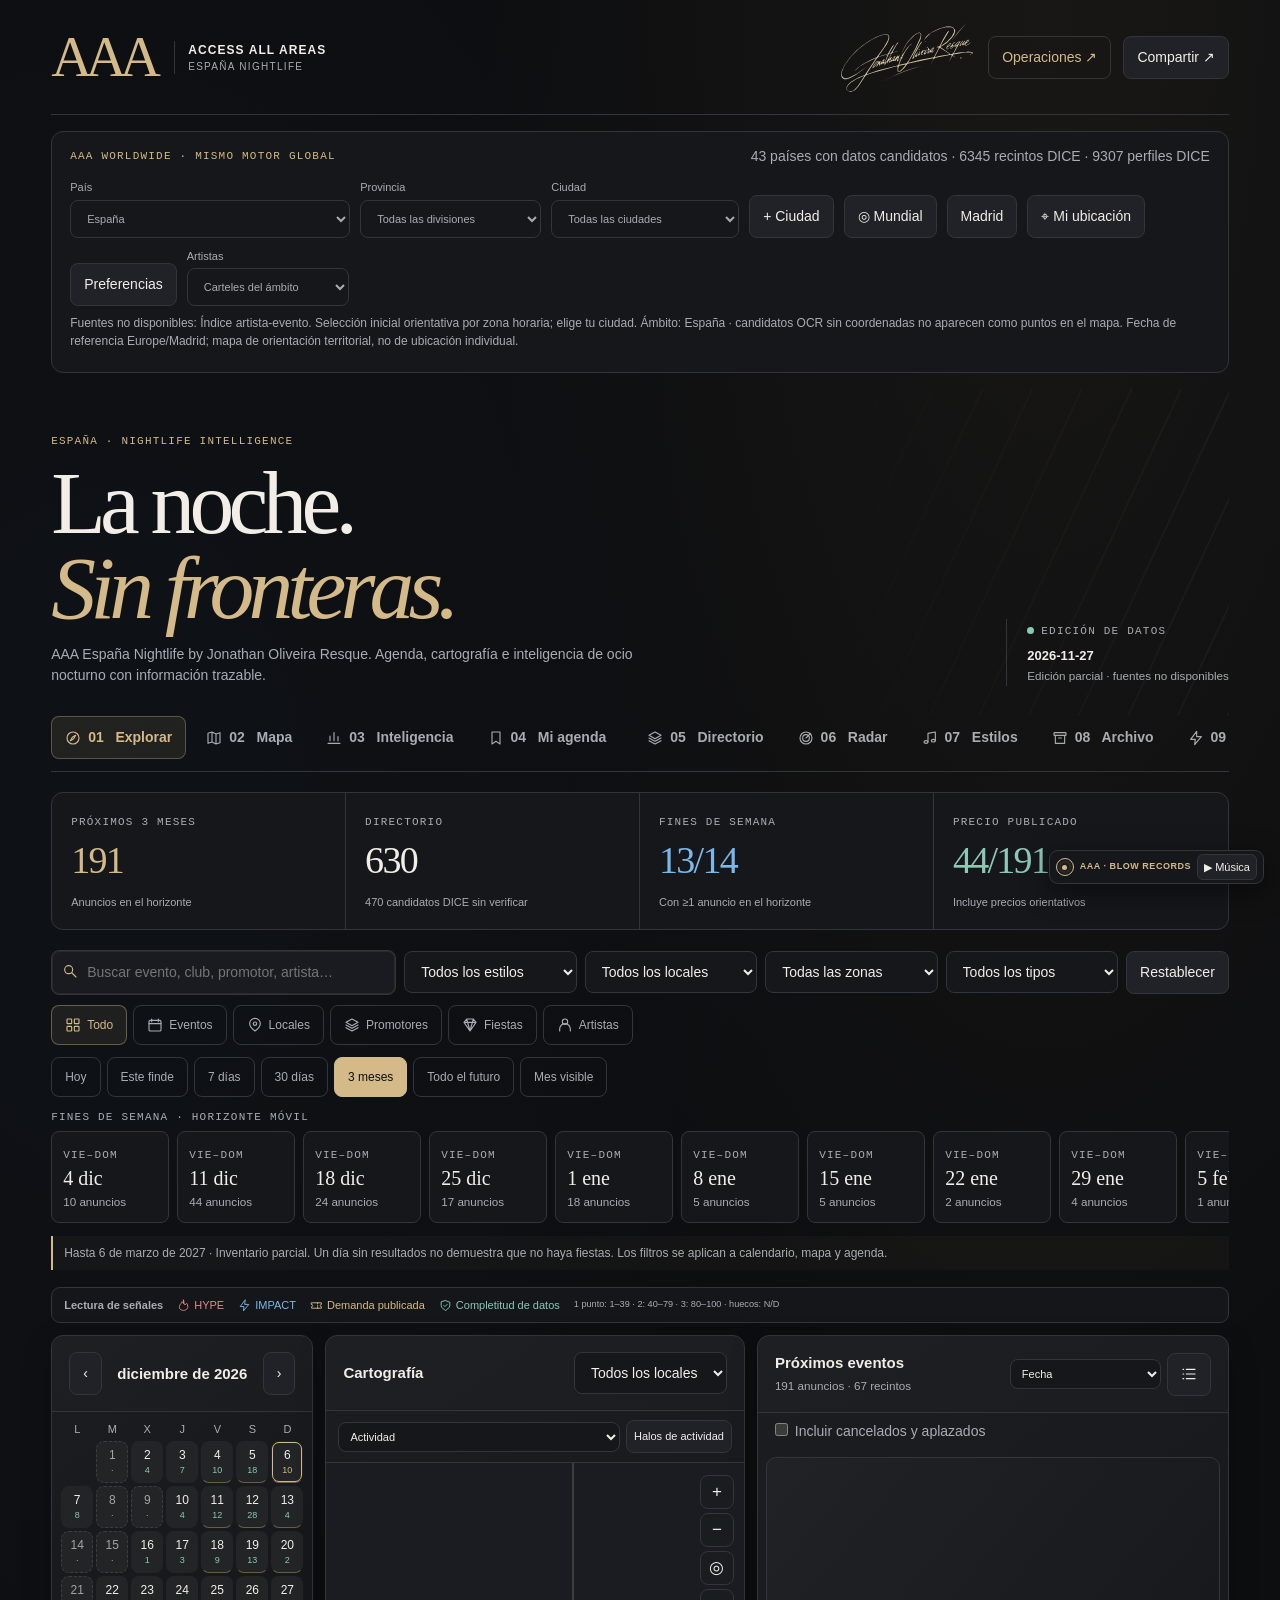
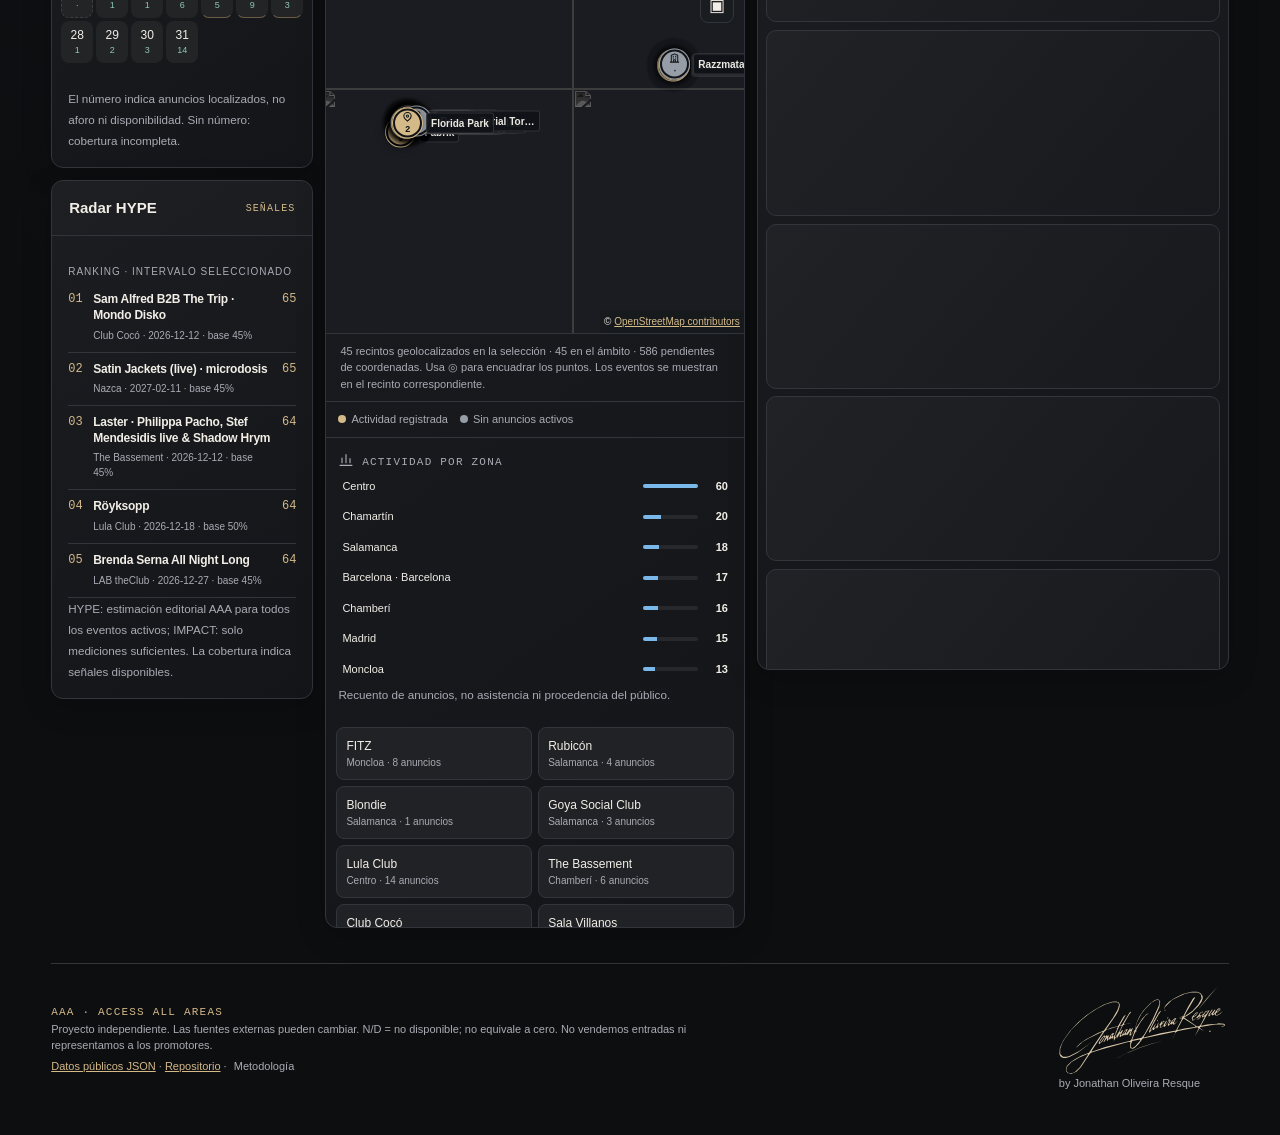
==== commit dec2c8fd: "Link AAA Operations Center from the main navigation" ====
--- a/index.html
+++ b/index.html
@@ -53,7 +53,7 @@
 
 /* AAA+++ editorial signature: independent from HYPE and IMPACT. */
 .aaa-signature-seal{display:inline-flex;vertical-align:middle;align-items:center;justify-content:center;gap:5px;color:var(--accent);border:1px solid var(--accent);border-radius:5px;padding:3px 5px;margin:0 5px 3px 0;line-height:1;white-space:nowrap;background:var(--surface);font-size:9px;font-weight:700;letter-spacing:.04em}.aaa-signature-seal svg{display:block;width:31px;height:24px;flex:none}.aaa-signature-detail{border-left:2px solid var(--accent);padding:7px 10px;margin:8px 0;color:var(--accent);font-size:12px}
-.entitycard,.cataloguecard,.eventrow{content-visibility:auto;contain-intrinsic-size:auto 108px}.entitycard:focus-visible{content-visibility:visible}</style></head><body><main class="shell"><header class="mast"><div class="brand"><span class="mark">AAA</span><div class="brand-copy"><strong>ACCESS ALL AREAS</strong><small>MADRID NIGHTLIFE</small></div></div><div class="mast-right"><span class="signature"><svg viewBox="0 0 420 218" xmlns="http://www.w3.org/2000/svg" role="img" aria-label="Firma de Jonathan Oliveira Resque"><path fill="currentColor" fill-rule="evenodd" d="M259,135 230,142 200,152 173,163 145,177 131,186 142,179 166,167 197,154 232,142ZM374,110 371,111 372,114 375,112ZM244,84 242,85 242,88 244,86ZM270,77 268,78 267,81 270,79ZM294,85 285,93 284,91 290,79 285,80 279,86 273,95 272,93 276,86 276,84 274,85 273,84 274,80 271,82 270,88 263,97 262,96 267,85 264,87 258,97 252,102 251,101 252,97 261,88 259,86 255,89 254,88 255,86 245,100 244,99 246,91 245,91 242,98 236,105 235,103 240,92 227,110 226,108 229,101 245,72 252,62 251,61 247,65 235,85 225,105 222,114 224,115 231,106 232,109 234,109 240,102 242,105 249,96 250,97 249,103 254,102 258,97 259,101 262,100 272,86 273,88 269,95 269,98 271,98 275,94 278,95 281,92 282,95 285,95ZM258,88 259,90 256,93 255,91ZM285,82 286,84 281,90 280,88ZM405,61 396,69 389,72 387,69 388,67 392,65 398,59 399,56 395,55 392,57 382,70 381,68 386,60 386,58 385,58 373,72 372,70 379,60 379,58 378,58 370,69 369,75 371,75 377,69 378,72 381,72 384,69 387,73 391,73 398,69ZM396,56 397,58 391,64 390,62ZM410,95 407,93 393,92 392,93 366,95 352,98 351,97 372,60 370,60 369,62 368,61 363,62 356,70 350,73 348,71 348,69 353,64 354,66 356,63 351,64 346,69 346,71 336,81 331,84 330,83 331,78 339,73 343,66 342,65 338,66 330,75 328,79 329,85 332,85 340,78 341,79 340,83 345,82 350,77 350,74 353,72 355,73 353,76 354,78 359,75 360,76 351,94 347,99 341,100 309,78 311,76 316,74 329,65 345,49 352,39 355,31 355,25 349,17 341,14 328,14 306,20 285,30 272,39 264,47 260,54 260,59 263,62 277,61 264,62 260,58 261,53 278,36 284,32 310,20 326,16 342,16 347,18 351,22 352,31 344,46 330,61 311,75 310,74 315,64 336,29 336,27 331,31 318,53 307,75 299,77 298,79 299,80 304,81 289,110 251,117 210,127 209,126 232,87 248,52 250,38 247,34 243,33 235,36 225,43 209,60 200,73 193,87 190,97 189,107 178,119 177,118 183,103 177,108 176,107 177,104 176,104 166,118 165,116 170,106 164,108 154,122 153,120 158,110 157,109 155,110 151,115 150,113 158,97 168,93 180,91 171,92 162,95 160,94 173,71 178,65 178,63 174,66 156,96 152,97 151,95 164,73 164,71 159,76 146,99 127,104 118,108 117,106 142,70 147,60 150,50 150,45 147,40 141,38 131,39 111,46 87,59 67,73 48,89 27,111 10,135 2,153 1,168 3,173 6,176 11,178 17,178 27,175 47,164 83,137 49,161 26,173 19,175 10,175 3,168 3,155 9,139 13,132 30,109 54,85 74,69 94,56 114,46 132,40 144,40 148,44 148,49 145,58 133,79 111,110 96,116 66,132 52,142 43,151 43,152 59,138 74,129 107,113 108,114 74,165 56,172 39,181 30,187 21,196 18,201 17,207 18,211 22,215 31,217 43,212 54,201 75,169 79,165 100,158 173,138 177,139 176,140 176,152 177,154 183,155 188,152 197,143 207,130 286,113 287,116 276,139 288,115 294,111 342,102 345,105 335,125 347,105 359,112 348,104 349,101 386,95 406,95 408,97 406,99 400,101 403,101 408,99 410,97ZM72,169 52,200 40,212 34,215 24,215 20,212 18,208 19,202 21,198 31,188 49,177 70,168ZM200,132 201,134 189,148 182,153 180,153 178,151 178,143 181,136ZM111,124 112,126 110,130 102,140 101,139 102,136ZM131,120 132,122 129,126 128,124ZM165,109 166,111 160,119 159,117ZM186,113 179,132 176,135 114,151 83,162 80,161 112,113 117,109 144,100 146,101 144,104 131,111 142,105 144,106 140,114 139,119 134,126 133,123 136,116 132,117 128,121 122,131 121,129 124,121 120,124 119,121 115,124 113,122 110,123 102,133 98,141 99,144 107,137 115,124 116,126 110,138 111,139 118,129 119,130 118,135 120,135 123,131 126,132 129,128 131,131 135,126 136,127 135,129 136,134 133,140 142,124 143,125 142,128 143,129 151,117 152,119 150,122 150,126 152,126 155,122 158,123 161,120 163,122 166,119 167,121 169,121 176,111 177,113 175,116 174,122 177,122 185,112ZM154,97 155,100 149,112 139,127 138,124 149,99ZM292,108 304,85 308,80 337,99 336,101 310,105 294,109ZM299,79 301,76 305,78 302,80ZM347,75 348,77 344,81 341,82 340,81ZM340,67 341,68 340,70 334,75 333,74 335,71ZM367,62 368,63 365,68 357,75 356,74 362,65ZM245,34 248,37 248,43 246,50 231,83 211,119 204,128 182,133 181,132 186,119 190,112 191,114 191,108 201,90 213,74 222,67 216,70 206,80 191,103 190,99 193,89 203,70 212,58 229,41 239,35ZM392,1 364,32 343,59Z"/></svg></span><button id="share">Compartir ↗</button></div></header><section class="hero"><div><span class="eyebrow">Madrid, España · Nightlife intelligence</span><h1>La noche.<br><em>Sin fronteras.</em></h1><p>Madrid Nightlife by Jonathan Oliveira Resque. Una visión independiente de la escena nocturna: descubre, compara y decide con información trazable.</p></div><div class="edition"><span class="micro"><span class="dot"></span>Edición de datos</span><b id="edition">Cargando…</b><small id="loadstate">Copia inicial</small></div></section><nav class="nav" aria-label="Vistas"><button data-view="explore" class="on">01 &nbsp; Explorar</button><button data-view="map">02 &nbsp; Mapa</button><button data-view="intel">03 &nbsp; Inteligencia</button><button data-view="saved">04 &nbsp; Mi agenda <span id="savecount"></span></button><button data-view="directory">05 &nbsp; Directorio</button><button data-view="radar">06 &nbsp; Radar</button><button data-view="styles">07 &nbsp; Estilos</button><button data-view="archive">08 &nbsp; Archivo</button><button data-view="impact">09 &nbsp; Impacto</button><button data-view="foryou">10 &nbsp; Para ti</button></nav><div class="kpis" id="kpis"></div><div id="filterpanel"><div class="filterbar"><div class="searchwrap"><span id="searchicon"></span><input id="search" placeholder="Buscar evento, club, promotor, artista…" aria-label="Buscar"></div><select id="genre" aria-label="Género"></select><select id="venue" aria-label="Local"></select><select id="zone" aria-label="Zona"></select><select id="kind" aria-label="Tipo"></select><button id="reset">Restablecer</button></div><div id="searchtypes" class="searchtypes" aria-label="Tipo de resultado"><button data-entitytype="all">Todo</button><button data-entitytype="events">Eventos</button><button data-entitytype="venues">Locales</button><button data-entitytype="promoters">Promotores</button><button data-entitytype="series">Fiestas</button><button data-entitytype="artists">Artistas</button></div><section class="section entityresults" id="entityresults" hidden></section><div id="archivecontrols" class="archivecontrols" hidden><div class="micro">ARCHIVO · Consulta retrospectiva</div><div class="archiveinputs"><label>Desde <input type="date" id="pastfrom" aria-label="Fecha inicial histórica"></label><label>Hasta <input type="date" id="pastto" aria-label="Fecha final histórica"></label><button id="applypast">Consultar intervalo</button><button id="pastweek">Semana de la fecha</button><button id="pastmonth">Mes visible</button><button id="pastall">Todo el archivo</button><button id="backfuture">Volver al futuro ↗</button></div><p id="pastsummary" class="muted" aria-live="polite"></p></div><div class="pills" id="scopes"><button data-scope="today">Hoy</button><button data-scope="weekend">Este finde</button><button data-scope="7">7 días</button><button data-scope="30">30 días</button><button data-scope="90" class="on">3 meses</button><button data-scope="all">Todo el futuro</button><button data-scope="month">Mes visible</button></div><div class="micro" id="weekendlabel" style="margin:6px 0">Fines de semana · Horizonte móvil</div><div id="weekends" class="weekends"></div><div class="notice" id="coverage"></div><div class="legendstrip" id="signalslegend"></div></div><div id="explorer" class="workspace"><aside class="rail"><section class="section calendar-section"><div class="sectionhead"><button id="prev" aria-label="Mes anterior">‹</button><h2 id="month"></h2><button id="next" aria-label="Mes siguiente">›</button></div><div class="cal" id="calendar"></div><div class="sectionbody"><small>El número indica anuncios localizados, no aforo ni disponibilidad. Sin número: cobertura incompleta.</small></div></section><section class="section hype-section"><div class="sectionhead"><h2 id="radartitle">Radar HYPE</h2><span class="eyebrow">Señales</span></div><div class="sectionbody" id="hype"></div></section></aside><section class="section map-section" id="mapsection"><div class="sectionhead"><h2>Cartografía</h2><select id="mode" aria-label="Mostrar en el mapa"><option value="events">Eventos</option><option value="clubs">Todos los locales</option></select></div><div class="maptools"><select id="maplayer" aria-label="Capa cartográfica"><option value="activity">Actividad</option><option value="music">Estilos musicales</option><option value="signal">HYPE / IMPACT</option></select><button id="density" aria-pressed="false">Halos de actividad</button></div><div id="map" class="map"><div id="tiles" class="tiles"></div><div id="pins" class="pins"></div><div class="controls"><button id="zoomIn" aria-label="Acercar">+</button><button id="zoomOut" aria-label="Alejar">−</button><button id="center" aria-label="Centrar Madrid">◎</button><button id="region" aria-label="Comunidad de Madrid">▣</button></div><div class="attrib">© <a href="https://www.openstreetmap.org/copyright" target="_blank" rel="noopener">OpenStreetMap contributors</a></div></div><div id="mapnote" class="mapnote">Selecciona un marcador para filtrar el local. Coordenadas aproximadas cuando no están verificadas.</div><div id="maplegend" class="maplegend"></div><div id="zonepanel" class="zonepanel"></div><div id="directory" class="directory"></div></section><section class="section events-section" id="eventssection"><div class="sectionhead"><div><h2 id="listtitle">Agenda</h2><small id="listcount"></small></div><div class="listcontrols"><select id="sort" aria-label="Orden"><option value="date">Fecha</option><option value="price">Precio publicado</option><option value="hype">HYPE · valoración AAA</option><option value="impact">IMPACT</option><option value="data">Completitud de datos</option></select><button id="compact" aria-label="Alternar vista compacta" aria-pressed="false">Vista</button></div></div><div class="sectionbody" style="padding:7px 13px"><label class="muted"><input type="checkbox" id="postponed"> Incluir cancelados y aplazados</label></div><div id="events" class="eventlist"></div></section></div><section id="intelligence" class="intel" hidden></section><section id="catalogue" class="section" hidden><div class="sectionhead"><h2>Directorio · Clubes y promotores</h2><span class="eyebrow">AAA / Discovery</span></div><div id="cataloguebody" class="sectionbody"></div></section><section id="radarpage" class="section" hidden><div class="sectionhead"><h2>AAA Radar · Lo próximo</h2><span class="eyebrow">Futures / Discovery</span></div><div class="sectionbody"><p class="muted">Señales públicas de aperturas, tendencias, prescriptores y eventos restringidos. Una hipótesis no es una fiesta confirmada; prioridad editorial no es HYPE ni demanda medida.</p><div class="radarfilters"><input id="radarsearch" aria-label="Buscar señales" placeholder="Buscar señal, marca o creador"><select id="radartype" aria-label="Tipo de señal"><option value="">Todos los tipos</option></select></div><div id="radarbody"></div></div></section><section id="stylespage" class="section" hidden><div class="sectionhead"><h2>AAA · Music Atlas</h2><span class="eyebrow">Taxonomía musical</span></div><div id="stylesbody" class="sectionbody"></div></section><section id="impactpage" class="section" hidden><div class="sectionhead"><h2>AAA IMPACT · Balance de la noche</h2><span class="eyebrow">Post-event intelligence</span></div><div class="sectionbody"><p class="muted">Repercusión observada tras cada evento, no expectativa previa ni calidad artística. Valoración AAA editorial y medición cuantitativa separadas. Consulta todo el histórico por evento, recinto, promotor, artista o marca.</p><div class="archiveinputs"><label>Desde <input id="impactfrom" type="date"></label><label>Hasta <input id="impactto" type="date"></label><button id="impactapply">Consultar</button><button id="impactyesterday">Última noche</button><button id="impactweek">Últimos 7 días</button><button id="impactall">Todo el histórico</button></div><div class="archiveinputs"><label>Analizar por<select id="impactgroup"><option value="events">Eventos</option><option value="venues">Locales / recintos</option><option value="promoters">Promotores</option><option value="artists">Artistas</option><option value="series">Marcas / series</option></select></label><label>Buscar<input id="impactsearch" type="search" placeholder="Nombre, artista, evento"></label><label>Evidencia<select id="impactfilter"><option value="all">Todos</option><option value="editorial">Con nota editorial</option><option value="measured">Con nota medida</option><option value="evidence">Con observaciones</option><option value="pending">Pendientes</option></select></label><label>Orden<select id="impactsort"><option value="score">Impacto editorial</option><option value="recent">Más recientes</option><option value="coverage">Cobertura editorial</option></select></label></div><div id="impactbody"></div></div></section><footer class="foot"><div><span class="eyebrow">AAA · Access All Areas</span><small>Proyecto independiente. Las fuentes externas pueden cambiar. N/D = no disponible; no equivale a cero. No vendemos entradas ni representamos a los promotores.</small><small><a href="agenda.json">Datos públicos JSON</a> · <a href="https://github.com/Jonybr10/madrid-nightlife">Repositorio</a> · <button id="method" style="font-size:11px;background:none;border:0;padding:4px">Metodología</button></small></div><div><span class="signature"><svg viewBox="0 0 420 218" xmlns="http://www.w3.org/2000/svg" role="img" aria-label="Firma de Jonathan Oliveira Resque"><path fill="currentColor" fill-rule="evenodd" d="M259,135 230,142 200,152 173,163 145,177 131,186 142,179 166,167 197,154 232,142ZM374,110 371,111 372,114 375,112ZM244,84 242,85 242,88 244,86ZM270,77 268,78 267,81 270,79ZM294,85 285,93 284,91 290,79 285,80 279,86 273,95 272,93 276,86 276,84 274,85 273,84 274,80 271,82 270,88 263,97 262,96 267,85 264,87 258,97 252,102 251,101 252,97 261,88 259,86 255,89 254,88 255,86 245,100 244,99 246,91 245,91 242,98 236,105 235,103 240,92 227,110 226,108 229,101 245,72 252,62 251,61 247,65 235,85 225,105 222,114 224,115 231,106 232,109 234,109 240,102 242,105 249,96 250,97 249,103 254,102 258,97 259,101 262,100 272,86 273,88 269,95 269,98 271,98 275,94 278,95 281,92 282,95 285,95ZM258,88 259,90 256,93 255,91ZM285,82 286,84 281,90 280,88ZM405,61 396,69 389,72 387,69 388,67 392,65 398,59 399,56 395,55 392,57 382,70 381,68 386,60 386,58 385,58 373,72 372,70 379,60 379,58 378,58 370,69 369,75 371,75 377,69 378,72 381,72 384,69 387,73 391,73 398,69ZM396,56 397,58 391,64 390,62ZM410,95 407,93 393,92 392,93 366,95 352,98 351,97 372,60 370,60 369,62 368,61 363,62 356,70 350,73 348,71 348,69 353,64 354,66 356,63 351,64 346,69 346,71 336,81 331,84 330,83 331,78 339,73 343,66 342,65 338,66 330,75 328,79 329,85 332,85 340,78 341,79 340,83 345,82 350,77 350,74 353,72 355,73 353,76 354,78 359,75 360,76 351,94 347,99 341,100 309,78 311,76 316,74 329,65 345,49 352,39 355,31 355,25 349,17 341,14 328,14 306,20 285,30 272,39 264,47 260,54 260,59 263,62 277,61 264,62 260,58 261,53 278,36 284,32 310,20 326,16 342,16 347,18 351,22 352,31 344,46 330,61 311,75 310,74 315,64 336,29 336,27 331,31 318,53 307,75 299,77 298,79 299,80 304,81 289,110 251,117 210,127 209,126 232,87 248,52 250,38 247,34 243,33 235,36 225,43 209,60 200,73 193,87 190,97 189,107 178,119 177,118 183,103 177,108 176,107 177,104 176,104 166,118 165,116 170,106 164,108 154,122 153,120 158,110 157,109 155,110 151,115 150,113 158,97 168,93 180,91 171,92 162,95 160,94 173,71 178,65 178,63 174,66 156,96 152,97 151,95 164,73 164,71 159,76 146,99 127,104 118,108 117,106 142,70 147,60 150,50 150,45 147,40 141,38 131,39 111,46 87,59 67,73 48,89 27,111 10,135 2,153 1,168 3,173 6,176 11,178 17,178 27,175 47,164 83,137 49,161 26,173 19,175 10,175 3,168 3,155 9,139 13,132 30,109 54,85 74,69 94,56 114,46 132,40 144,40 148,44 148,49 145,58 133,79 111,110 96,116 66,132 52,142 43,151 43,152 59,138 74,129 107,113 108,114 74,165 56,172 39,181 30,187 21,196 18,201 17,207 18,211 22,215 31,217 43,212 54,201 75,169 79,165 100,158 173,138 177,139 176,140 176,152 177,154 183,155 188,152 197,143 207,130 286,113 287,116 276,139 288,115 294,111 342,102 345,105 335,125 347,105 359,112 348,104 349,101 386,95 406,95 408,97 406,99 400,101 403,101 408,99 410,97ZM72,169 52,200 40,212 34,215 24,215 20,212 18,208 19,202 21,198 31,188 49,177 70,168ZM200,132 201,134 189,148 182,153 180,153 178,151 178,143 181,136ZM111,124 112,126 110,130 102,140 101,139 102,136ZM131,120 132,122 129,126 128,124ZM165,109 166,111 160,119 159,117ZM186,113 179,132 176,135 114,151 83,162 80,161 112,113 117,109 144,100 146,101 144,104 131,111 142,105 144,106 140,114 139,119 134,126 133,123 136,116 132,117 128,121 122,131 121,129 124,121 120,124 119,121 115,124 113,122 110,123 102,133 98,141 99,144 107,137 115,124 116,126 110,138 111,139 118,129 119,130 118,135 120,135 123,131 126,132 129,128 131,131 135,126 136,127 135,129 136,134 133,140 142,124 143,125 142,128 143,129 151,117 152,119 150,122 150,126 152,126 155,122 158,123 161,120 163,122 166,119 167,121 169,121 176,111 177,113 175,116 174,122 177,122 185,112ZM154,97 155,100 149,112 139,127 138,124 149,99ZM292,108 304,85 308,80 337,99 336,101 310,105 294,109ZM299,79 301,76 305,78 302,80ZM347,75 348,77 344,81 341,82 340,81ZM340,67 341,68 340,70 334,75 333,74 335,71ZM367,62 368,63 365,68 357,75 356,74 362,65ZM245,34 248,37 248,43 246,50 231,83 211,119 204,128 182,133 181,132 186,119 190,112 191,114 191,108 201,90 213,74 222,67 216,70 206,80 191,103 190,99 193,89 203,70 212,58 229,41 239,35ZM392,1 364,32 343,59Z"/></svg></span><small>by Jonathan Oliveira Resque</small></div></footer></main><dialog id="detail"></dialog><script>window.AGENDA={"updated":"2026-11-27","venues":[{"id":"fitz","name":"FITZ","zone":"Moncloa","address":"Princesa, 1","lat":40.4242,"lon":-3.7124,"web":"https://fitzclubmadrid.com/","locationAccuracy":"aproximada","activeStatus":"pendiente de revisión","music":{"ids":["urban","commercial","reggaeton","house","tech-house","pop-hits","hip-hop","trap","electro","techno"],"primary":null,"status":"observed_programming","confidence":"medium","basis":"Perfil agregado de programación; no garantiza estilo por fecha.","source":"https://fitzclubmadrid.com/","reviewedAt":"2026-11-27","observed":[{"id":"urban","eventCount":3},{"id":"commercial","eventCount":3},{"id":"reggaeton","eventCount":2},{"id":"house","eventCount":1},{"id":"tech-house","eventCount":1},{"id":"pop-hits","eventCount":1},{"id":"hip-hop","eventCount":1},{"id":"trap","eventCount":1},{"id":"electro","eventCount":1},{"id":"techno","eventCount":1}],"declaredIds":[],"sampleEvents":10}},{"id":"rubicon","name":"Rubicón","zone":"Salamanca","address":"Cid, 7","lat":40.4224,"lon":-3.6873,"web":"https://app.whan.es/club/rubicon","locationAccuracy":"aproximada","activeStatus":"pendiente de revisión","music":{"ids":["indie","commercial","urban","pop-hits"],"primary":null,"status":"observed_programming","confidence":"medium","basis":"Perfil agregado de programación; no garantiza estilo por fecha.","source":"https://app.whan.es/club/rubicon","reviewedAt":"2026-11-27","observed":[{"id":"indie","eventCount":5},{"id":"commercial","eventCount":2},{"id":"urban","eventCount":1},{"id":"pop-hits","eventCount":1}],"declaredIds":[],"sampleEvents":8}},{"id":"blondie","name":"Blondie","zone":"Salamanca","address":"Lagasca, 31","lat":40.4242,"lon":-3.6847,"web":"https://www.blondieclub.com/","locationAccuracy":"aproximada","activeStatus":"pendiente de revisión","music":{"ids":[],"primary":null,"status":"pending","confidence":null,"basis":"Perfil agregado de programación; no garantiza estilo por fecha.","source":"https://www.blondieclub.com/","reviewedAt":"2026-11-27","observed":[],"declaredIds":[],"sampleEvents":1}},{"id":"goya","name":"Goya Social Club","zone":"Salamanca","address":"Goya, 43","lat":40.4254,"lon":-3.6824,"web":"https://xceed.me/es/organizer/goya-social-club","locationAccuracy":"aproximada","activeStatus":"pendiente de revisión","music":{"ids":["house","electronic","tech-house"],"primary":null,"status":"observed_programming","confidence":"medium","basis":"Perfil agregado de programación; no garantiza estilo por fecha.","source":"https://xceed.me/es/organizer/goya-social-club","reviewedAt":"2026-11-27","observed":[{"id":"house","eventCount":4},{"id":"electronic","eventCount":1},{"id":"tech-house","eventCount":1}],"declaredIds":[],"sampleEvents":8}},{"id":"lula","name":"Lula Club","zone":"Centro","address":"Gran Vía, 54","lat":40.4209,"lon":-3.7057,"web":"https://lula.club/","locationAccuracy":"aproximada","activeStatus":"pendiente de revisión","music":{"ids":["electronic","house","afro-house","organic-house","deep-house","indie-dance"],"primary":null,"status":"observed_programming","confidence":"medium","basis":"Perfil agregado de programación; no garantiza estilo por fecha.","source":"https://lula.club/","reviewedAt":"2026-11-27","observed":[{"id":"electronic","eventCount":8},{"id":"house","eventCount":6},{"id":"afro-house","eventCount":3},{"id":"organic-house","eventCount":1},{"id":"deep-house","eventCount":1},{"id":"indie-dance","eventCount":1}],"declaredIds":[],"sampleEvents":21}},{"id":"bass","name":"The Bassement","zone":"Chamberí","address":"Galileo, 26","lat":40.4311,"lon":-3.7115,"web":"https://bassmntclub.com/","locationAccuracy":"aproximada","activeStatus":"pendiente de revisión","music":{"ids":["techno","house","melodic-house"],"primary":null,"status":"observed_programming","confidence":"medium","basis":"Perfil agregado de programación; no garantiza estilo por fecha.","source":"https://bassmntclub.com/","reviewedAt":"2026-11-27","observed":[{"id":"techno","eventCount":6},{"id":"house","eventCount":1},{"id":"melodic-house","eventCount":1}],"declaredIds":[],"sampleEvents":9}},{"id":"coco","name":"Club Cocó","zone":"Centro","address":"Alcalá, 20","lat":40.4181,"lon":-3.6981,"web":"https://www.mondodisko.es/eventos/","locationAccuracy":"aproximada","activeStatus":"pendiente de revisión","music":{"ids":["house"],"primary":null,"status":"observed_programming","confidence":"medium","basis":"Perfil agregado de programación; no garantiza estilo por fecha.","source":"https://www.mondodisko.es/eventos/","reviewedAt":"2026-11-27","observed":[{"id":"house","eventCount":1}],"declaredIds":[],"sampleEvents":1}},{"id":"villanos","name":"Sala Villanos","zone":"Centro","address":"Bernardino Obregón, 18","lat":40.4028,"lon":-3.6982,"web":"","locationAccuracy":"aproximada","activeStatus":"pendiente de revisión","music":{"ids":["electronic","house"],"primary":null,"status":"observed_programming","confidence":"medium","basis":"Perfil agregado de programación; no garantiza estilo por fecha.","source":null,"reviewedAt":"2026-11-27","observed":[{"id":"electronic","eventCount":3},{"id":"house","eventCount":2}],"declaredIds":[],"sampleEvents":9}},{"id":"cadavra","name":"Cadavra","zone":"Centro","address":"Caballero de Gracia, 10","lat":40.4197,"lon":-3.7003,"web":"","locationAccuracy":"aproximada","activeStatus":"pendiente de revisión","music":{"ids":["electronic","house","techno","electro"],"primary":null,"status":"observed_programming","confidence":"medium","basis":"Perfil agregado de programación; no garantiza estilo por fecha.","source":null,"reviewedAt":"2026-11-27","observed":[{"id":"electronic","eventCount":5},{"id":"house","eventCount":4},{"id":"techno","eventCount":3},{"id":"electro","eventCount":1}],"declaredIds":[],"sampleEvents":14}},{"id":"lab","name":"LAB theClub","zone":"Chamartín","address":"Estación de Chamartín","lat":40.4722,"lon":-3.6827,"web":"https://www.labtheclub.com/","locationAccuracy":"aproximada","activeStatus":"pendiente de revisión","music":{"ids":["house","techno","tech-house","electronic","remember","melodic-techno","bass-house"],"primary":null,"status":"observed_programming","confidence":"medium","basis":"Perfil agregado de programación; no garantiza estilo por fecha.","source":"https://www.labtheclub.com/","reviewedAt":"2026-11-27","observed":[{"id":"house","eventCount":5},{"id":"techno","eventCount":5},{"id":"tech-house","eventCount":5},{"id":"electronic","eventCount":4},{"id":"remember","eventCount":3},{"id":"melodic-techno","eventCount":2},{"id":"bass-house","eventCount":1}],"declaredIds":[],"sampleEvents":33}},{"id":"bonded","name":"Bonded","zone":"Chamberí","address":"Miguel Ángel, 14","lat":null,"lon":null,"web":"https://site.fourvenues.com/es/bonded","locationAccuracy":"coordenadas pendientes tras corregir dirección según Fourvenues","activeStatus":"pendiente de revisión","additionalSources":["https://site.fourvenues.com/es/bonded/events/EADS"],"music":{"ids":["funk-carioca","reggaeton","electronic"],"primary":null,"status":"observed_programming","confidence":"medium","basis":"Perfil agregado de programación; no garantiza estilo por fecha.","source":"https://site.fourvenues.com/es/bonded","reviewedAt":"2026-11-27","observed":[{"id":"funk-carioca","eventCount":5},{"id":"reggaeton","eventCount":4},{"id":"electronic","eventCount":1}],"declaredIds":[],"sampleEvents":12}},{"id":"saint","name":"Saint Club","zone":"Salamanca","address":"Por verificar","lat":null,"lon":null,"web":"","locationAccuracy":"pendiente","activeStatus":"pendiente de revisión","music":{"ids":["pop-hits","commercial","reggaeton","latin"],"primary":null,"status":"observed_programming","confidence":"medium","basis":"Perfil agregado de programación; no garantiza estilo por fecha.","source":null,"reviewedAt":"2026-11-27","observed":[{"id":"pop-hits","eventCount":2},{"id":"commercial","eventCount":2},{"id":"reggaeton","eventCount":2},{"id":"latin","eventCount":2}],"declaredIds":[],"sampleEvents":2}},{"id":"indep","name":"Independance","zone":"Centro","address":"Atocha, 127","lat":40.4089,"lon":-3.6923,"web":"","locationAccuracy":"aproximada","activeStatus":"pendiente de revisión","music":{"ids":["remember","techno","metalcore","nu-metal","metal","rock-general"],"primary":null,"status":"observed_programming","confidence":"medium","basis":"Perfil agregado de programación; no garantiza estilo por fecha.","source":null,"reviewedAt":"2026-11-27","observed":[{"id":"remember","eventCount":2},{"id":"techno","eventCount":1},{"id":"metalcore","eventCount":1},{"id":"nu-metal","eventCount":1},{"id":"metal","eventCount":1},{"id":"rock-general","eventCount":1}],"declaredIds":[],"sampleEvents":4}},{"id":"shoko","name":"Shôko","zone":"Centro","address":"Toledo, 86","lat":40.4094,"lon":-3.7099,"web":"","locationAccuracy":"aproximada","activeStatus":"pendiente de revisión","music":{"ids":[],"primary":null,"status":"pending","confidence":null,"basis":"Perfil agregado de programación; no garantiza estilo por fecha.","source":null,"reviewedAt":"2026-11-27","observed":[],"declaredIds":[],"sampleEvents":0}},{"id":"chicha","name":"Chicha Dance Club","zone":"Centro","address":"Barceló, 11","lat":40.4265,"lon":-3.7005,"web":"","locationAccuracy":"aproximada","activeStatus":"pendiente de revisión","music":{"ids":[],"primary":null,"status":"pending","confidence":null,"basis":"Perfil agregado de programación; no garantiza estilo por fecha.","source":null,"reviewedAt":"2026-11-27","observed":[],"declaredIds":[],"sampleEvents":0}},{"id":"mon","name":"Sala Mon","zone":"Chamberí","address":"Hilarión Eslava, 36","lat":40.436,"lon":-3.7156,"web":"","locationAccuracy":"aproximada","activeStatus":"pendiente de revisión","music":{"ids":[],"primary":null,"status":"pending","confidence":null,"basis":"Perfil agregado de programación; no garantiza estilo por fecha.","source":null,"reviewedAt":"2026-11-27","observed":[],"declaredIds":[],"sampleEvents":0}},{"id":"vandido","name":"Vandido","zone":"Salamanca","address":"Goya, 79","lat":40.4251,"lon":-3.6768,"web":"","locationAccuracy":"aproximada","activeStatus":"pendiente de revisión","music":{"ids":[],"primary":null,"status":"pending","confidence":null,"basis":"Perfil agregado de programación; no garantiza estilo por fecha.","source":null,"reviewedAt":"2026-11-27","observed":[],"declaredIds":[],"sampleEvents":0}},{"id":"joy","name":"Joy Eslava","zone":"Centro","address":"Arenal, 11","lat":40.4174,"lon":-3.7073,"web":"","locationAccuracy":"aproximada","activeStatus":"pendiente de revisión","music":{"ids":[],"primary":null,"status":"pending","confidence":null,"basis":"Perfil agregado de programación; no garantiza estilo por fecha.","source":null,"reviewedAt":"2026-11-27","observed":[],"declaredIds":[],"sampleEvents":0}},{"id":"cristo","name":"Cristo Social Club","zone":"Salamanca","address":"Por verificar","lat":null,"lon":null,"web":"","locationAccuracy":"pendiente","activeStatus":"pendiente de revisión","music":{"ids":["rumba","urban"],"primary":null,"status":"observed_programming","confidence":"medium","basis":"Perfil agregado de programación; no garantiza estilo por fecha.","source":null,"reviewedAt":"2026-11-27","observed":[{"id":"rumba","eventCount":1},{"id":"urban","eventCount":1}],"declaredIds":[],"sampleEvents":1}},{"id":"b12","name":"B12","zone":"Chamartín","address":"Joaquín Costa, 27","lat":40.444,"lon":-3.684,"web":"","locationAccuracy":"aproximada","activeStatus":"pendiente de revisión","music":{"ids":[],"primary":null,"status":"pending","confidence":null,"basis":"Perfil agregado de programación; no garantiza estilo por fecha.","source":null,"reviewedAt":"2026-11-27","observed":[],"declaredIds":[],"sampleEvents":0}},{"id":"posh","name":"Posh","zone":"Madrid","address":"Por verificar","lat":null,"lon":null,"web":"","locationAccuracy":"pendiente","activeStatus":"pendiente de revisión","music":{"ids":["commercial"],"primary":null,"status":"observed_programming","confidence":"medium","basis":"Perfil agregado de programación; no garantiza estilo por fecha.","source":null,"reviewedAt":"2026-11-27","observed":[{"id":"commercial","eventCount":1}],"declaredIds":[],"sampleEvents":1}},{"id":"fabrik","name":"Fabrik","zone":"Humanes","address":"Av. de la Industria, 82","lat":40.267,"lon":-3.829,"web":"https://fabrikmadrid.com/","locationAccuracy":"aproximada","activeStatus":"pendiente de revisión","music":{"ids":["techno","hardcore","remember","electronic","industrial","makina","hardstyle","flamenco-fusion"],"primary":null,"status":"observed_programming","confidence":"medium","basis":"Perfil agregado de programación; no garantiza estilo por fecha.","source":"https://fabrikmadrid.com/","reviewedAt":"2026-11-27","observed":[{"id":"techno","eventCount":9},{"id":"hardcore","eventCount":2},{"id":"remember","eventCount":2},{"id":"electronic","eventCount":2},{"id":"industrial","eventCount":1},{"id":"makina","eventCount":1},{"id":"hardstyle","eventCount":1},{"id":"flamenco-fusion","eventCount":1}],"declaredIds":[],"sampleEvents":19}},{"id":"ifema","name":"IFEMA","zone":"Barajas","address":"Av. del Partenón, 5","lat":40.4655,"lon":-3.6165,"web":"https://www.ifema.es/","locationAccuracy":"aproximada","activeStatus":"pendiente de revisión","music":{"ids":["reggaeton","hard-techno","electronic"],"primary":null,"status":"observed_programming","confidence":"medium","basis":"Perfil agregado de programación; no garantiza estilo por fecha.","source":"https://www.ifema.es/","reviewedAt":"2026-11-27","observed":[{"id":"reggaeton","eventCount":1},{"id":"hard-techno","eventCount":1},{"id":"electronic","eventCount":1}],"declaredIds":[],"sampleEvents":3}},{"id":"specka","name":"Specka","zone":"Chamartín","address":"General Perón, 32","lat":40.452,"lon":-3.694,"web":"https://www.specka.es/","locationAccuracy":"aproximada","activeStatus":"pendiente de revisión","music":{"ids":["electronic","techno","indie-dance","house","trance","techno-classics"],"primary":null,"status":"observed_programming","confidence":"medium","basis":"Perfil agregado de programación; no garantiza estilo por fecha.","source":"https://www.specka.es/","reviewedAt":"2026-11-27","observed":[{"id":"electronic","eventCount":9},{"id":"techno","eventCount":6},{"id":"indie-dance","eventCount":2},{"id":"house","eventCount":1},{"id":"trance","eventCount":1},{"id":"techno-classics","eventCount":1}],"declaredIds":[],"sampleEvents":18}},{"id":"kapital","name":"Teatro Kapital","zone":"Centro","address":"Atocha, 125","lat":40.4091,"lon":-3.6931,"web":"https://teatrokapital.com/","locationAccuracy":"aproximada","activeStatus":"pendiente de revisión","music":{"ids":["electronic"],"primary":null,"status":"observed_programming","confidence":"medium","basis":"Perfil agregado de programación; no garantiza estilo por fecha.","source":"https://teatrokapital.com/","reviewedAt":"2026-11-27","observed":[{"id":"electronic","eventCount":1}],"declaredIds":[],"sampleEvents":1}},{"id":"gunilla","name":"Gunilla","zone":"Salamanca","address":"Paseo de Recoletos, 16","lat":40.4211,"lon":-3.6919,"web":"","locationAccuracy":"aproximada","activeStatus":"pendiente de revisión","music":{"ids":[],"primary":null,"status":"pending","confidence":null,"basis":"Perfil agregado de programación; no garantiza estilo por fecha.","source":null,"reviewedAt":"2026-11-27","observed":[],"declaredIds":[],"sampleEvents":0}},{"id":"cats","name":"Cats","zone":"Chamberí","address":"Julián Romea, 4","lat":40.442,"lon":-3.714,"web":"","locationAccuracy":"aproximada","activeStatus":"pendiente de revisión","music":{"ids":["commercial"],"primary":null,"status":"observed_programming","confidence":"medium","basis":"Perfil agregado de programación; no garantiza estilo por fecha.","source":null,"reviewedAt":"2026-11-27","observed":[{"id":"commercial","eventCount":1}],"declaredIds":[],"sampleEvents":1}},{"id":"copernico","name":"Copérnico","zone":"Chamberí","address":"Fernández de los Ríos, 67","lat":40.4353,"lon":-3.7147,"web":"","locationAccuracy":"aproximada","activeStatus":"pendiente de revisión","music":{"ids":[],"primary":null,"status":"pending","confidence":null,"basis":"Perfil agregado de programación; no garantiza estilo por fecha.","source":null,"reviewedAt":"2026-11-27","observed":[],"declaredIds":[],"sampleEvents":0}},{"id":"tiffany","name":"Tiffany’s","zone":"Chamartín","address":"Doctor Arce, 10","lat":40.4445,"lon":-3.6807,"web":"","locationAccuracy":"aproximada","activeStatus":"pendiente de revisión","music":{"ids":["commercial"],"primary":null,"status":"observed_programming","confidence":"medium","basis":"Perfil agregado de programación; no garantiza estilo por fecha.","source":null,"reviewedAt":"2026-11-27","observed":[{"id":"commercial","eventCount":1}],"declaredIds":[],"sampleEvents":1}},{"id":"nazca","name":"Nazca","zone":"Tetuán","address":"Orense, 24","lat":40.4492,"lon":-3.6943,"web":"","locationAccuracy":"aproximada","activeStatus":"pendiente de revisión","music":{"ids":["electronic","nu-disco"],"primary":null,"status":"observed_programming","confidence":"medium","basis":"Perfil agregado de programación; no garantiza estilo por fecha.","source":null,"reviewedAt":"2026-11-27","observed":[{"id":"electronic","eventCount":2},{"id":"nu-disco","eventCount":1}],"declaredIds":[],"sampleEvents":4}},{"id":"chaman","name":"Chamán","zone":"Tetuán","address":"Poeta Joan Maragall, 1","lat":40.4508,"lon":-3.691,"web":"","locationAccuracy":"aproximada","activeStatus":"pendiente de revisión","music":{"ids":[],"primary":null,"status":"pending","confidence":null,"basis":"Perfil agregado de programación; no garantiza estilo por fecha.","source":null,"reviewedAt":"2026-11-27","observed":[],"declaredIds":[],"sampleEvents":0}},{"id":"puri","name":"Medias Puri","zone":"Centro","address":"Plaza de Tirso de Molina, 1","lat":40.4123,"lon":-3.7047,"web":"","locationAccuracy":"aproximada","activeStatus":"pendiente de revisión","music":{"ids":[],"primary":null,"status":"pending","confidence":null,"basis":"Perfil agregado de programación; no garantiza estilo por fecha.","source":null,"reviewedAt":"2026-11-27","observed":[],"declaredIds":[],"sampleEvents":0}},{"id":"riviera","name":"La Riviera","zone":"Madrid Río","address":"Paseo Bajo Virgen del Puerto","lat":40.4134,"lon":-3.7218,"web":"","locationAccuracy":"aproximada","activeStatus":"pendiente de revisión","music":{"ids":["drum-bass"],"primary":null,"status":"observed_programming","confidence":"medium","basis":"Perfil agregado de programación; no garantiza estilo por fecha.","source":null,"reviewedAt":"2026-11-27","observed":[{"id":"drum-bass","eventCount":1}],"declaredIds":[],"sampleEvents":2}},{"id":"siroco","name":"Siroco","zone":"Centro","address":"San Dimas, 3","lat":40.4262,"lon":-3.7079,"web":"","locationAccuracy":"aproximada","activeStatus":"pendiente de revisión","music":{"ids":["indie-dance"],"primary":null,"status":"observed_programming","confidence":"medium","basis":"Perfil agregado de programación; no garantiza estilo por fecha.","source":null,"reviewedAt":"2026-11-27","observed":[{"id":"indie-dance","eventCount":1}],"declaredIds":[],"sampleEvents":2}},{"id":"sotano","name":"El Sótano","zone":"Centro","address":"Maldonadas, 6","lat":40.4104,"lon":-3.7082,"web":"","locationAccuracy":"aproximada","activeStatus":"pendiente de revisión","music":{"ids":["house","techno","hard-techno","electronic","remember","dance","indie-dance","funk"],"primary":null,"status":"observed_programming","confidence":"medium","basis":"Perfil agregado de programación; no garantiza estilo por fecha.","source":null,"reviewedAt":"2026-11-27","observed":[{"id":"house","eventCount":2},{"id":"techno","eventCount":2},{"id":"hard-techno","eventCount":2},{"id":"electronic","eventCount":1},{"id":"remember","eventCount":1},{"id":"dance","eventCount":1},{"id":"indie-dance","eventCount":1},{"id":"funk","eventCount":1}],"declaredIds":[],"sampleEvents":13}},{"id":"barcelo","name":"Teatro Barceló","zone":"Centro","address":"Barceló, 11","lat":40.4265,"lon":-3.7005,"web":"","locationAccuracy":"aproximada","activeStatus":"pendiente de revisión","music":{"ids":[],"primary":null,"status":"pending","confidence":null,"basis":"Perfil agregado de programación; no garantiza estilo por fecha.","source":null,"reviewedAt":"2026-11-27","observed":[],"declaredIds":[],"sampleEvents":0}},{"id":"but","name":"Sala But","zone":"Centro","address":"Barceló, 11","lat":40.4265,"lon":-3.7005,"web":"","locationAccuracy":"aproximada","activeStatus":"pendiente de revisión","music":{"ids":["techno","electro","house","indie-dance","trance","remember","minimal-techno","electronic"],"primary":null,"status":"observed_programming","confidence":"medium","basis":"Perfil agregado de programación; no garantiza estilo por fecha.","source":null,"reviewedAt":"2026-11-27","observed":[{"id":"techno","eventCount":3},{"id":"electro","eventCount":2},{"id":"house","eventCount":2},{"id":"indie-dance","eventCount":2},{"id":"trance","eventCount":1},{"id":"remember","eventCount":1},{"id":"minimal-techno","eventCount":1},{"id":"electronic","eventCount":1}],"declaredIds":[],"sampleEvents":12}},{"id":"hangar","name":"Hangar 48","zone":"Centro","address":"Bailén, 24","lat":40.4126,"lon":-3.7137,"web":"","locationAccuracy":"aproximada","activeStatus":"pendiente de revisión","music":{"ids":["techno","electronic","alternative"],"primary":null,"status":"observed_programming","confidence":"medium","basis":"Perfil agregado de programación; no garantiza estilo por fecha.","source":null,"reviewedAt":"2026-11-27","observed":[{"id":"techno","eventCount":3},{"id":"electronic","eventCount":1},{"id":"alternative","eventCount":1}],"declaredIds":[],"sampleEvents":5}},{"id":"magno","name":"Teatro Magno","zone":"Centro","address":"Cedaceros, 7","lat":40.4164,"lon":-3.6987,"web":"","locationAccuracy":"aproximada","activeStatus":"pendiente de revisión","music":{"ids":["electronic"],"primary":null,"status":"observed_programming","confidence":"medium","basis":"Perfil agregado de programación; no garantiza estilo por fecha.","source":null,"reviewedAt":"2026-11-27","observed":[{"id":"electronic","eventCount":4}],"declaredIds":[],"sampleEvents":6}},{"id":"jowke","name":"Jowke","zone":"Alcorcón","address":"Por verificar","lat":null,"lon":null,"web":"","locationAccuracy":"pendiente","activeStatus":"pendiente de revisión","music":{"ids":[],"primary":null,"status":"pending","confidence":null,"basis":"Perfil agregado de programación; no garantiza estilo por fecha.","source":null,"reviewedAt":"2026-11-27","observed":[],"declaredIds":[],"sampleEvents":0}},{"id":"ventas","name":"Las Ventas","zone":"Salamanca","address":"Alcalá, 237","lat":40.432,"lon":-3.6635,"web":"","locationAccuracy":"aproximada","activeStatus":"pendiente de revisión","music":{"ids":["electronic","dance"],"primary":null,"status":"observed_programming","confidence":"medium","basis":"Perfil agregado de programación; no garantiza estilo por fecha.","source":null,"reviewedAt":"2026-11-27","observed":[{"id":"electronic","eventCount":2},{"id":"dance","eventCount":1}],"declaredIds":[],"sampleEvents":3}},{"id":"torrejon","name":"Recinto Ferial Torrejón","zone":"Torrejón","address":"Recinto ferial","lat":40.452,"lon":-3.48,"web":"","locationAccuracy":"aproximada","activeStatus":"pendiente de revisión","music":{"ids":["electronic","house"],"primary":null,"status":"observed_programming","confidence":"medium","basis":"Perfil agregado de programación; no garantiza estilo por fecha.","source":null,"reviewedAt":"2026-11-27","observed":[{"id":"electronic","eventCount":1},{"id":"house","eventCount":1}],"declaredIds":[],"sampleEvents":2}},{"id":"art","name":"ART Madrid Club","zone":"Moncloa","address":"Por verificar","lat":null,"lon":null,"web":"","locationAccuracy":"pendiente","activeStatus":"pendiente de revisión","music":{"ids":["electronic","techno","techno-classics"],"primary":null,"status":"observed_programming","confidence":"medium","basis":"Perfil agregado de programación; no garantiza estilo por fecha.","source":null,"reviewedAt":"2026-11-27","observed":[{"id":"electronic","eventCount":3},{"id":"techno","eventCount":2},{"id":"techno-classics","eventCount":1}],"declaredIds":[],"sampleEvents":7}},{"id":"florida","name":"Florida Park","zone":"Retiro","address":"Paseo de Panamá","lat":40.4152,"lon":-3.6816,"web":"","locationAccuracy":"aproximada","activeStatus":"pendiente de revisión","music":{"ids":["indie","pop-hits","house","tech-house"],"primary":null,"status":"observed_programming","confidence":"medium","basis":"Perfil agregado de programación; no garantiza estilo por fecha.","source":null,"reviewedAt":"2026-11-27","observed":[{"id":"indie","eventCount":1},{"id":"pop-hits","eventCount":1},{"id":"house","eventCount":1},{"id":"tech-house","eventCount":1}],"declaredIds":[],"sampleEvents":2}},{"id":"studio","name":"Studio76","zone":"Madrid","address":"Por verificar","lat":null,"lon":null,"web":"","locationAccuracy":"pendiente","activeStatus":"pendiente de revisión","music":{"ids":["electronic","techno"],"primary":null,"status":"observed_programming","confidence":"medium","basis":"Perfil agregado de programación; no garantiza estilo por fecha.","source":null,"reviewedAt":"2026-11-27","observed":[{"id":"electronic","eventCount":2},{"id":"techno","eventCount":1}],"declaredIds":[],"sampleEvents":3}},{"id":"asociacion","name":"Lasociaciøn","zone":"Madrid","address":"Por verificar","lat":null,"lon":null,"web":"","locationAccuracy":"pendiente","activeStatus":"pendiente de revisión","music":{"ids":["techno","electronic","house"],"primary":null,"status":"observed_programming","confidence":"medium","basis":"Perfil agregado de programación; no garantiza estilo por fecha.","source":null,"reviewedAt":"2026-11-27","observed":[{"id":"techno","eventCount":8},{"id":"electronic","eventCount":2},{"id":"house","eventCount":2}],"declaredIds":[],"sampleEvents":10}},{"id":"next","name":"NEXT Clubbing","zone":"Madrid","address":"Por verificar","lat":null,"lon":null,"web":"","locationAccuracy":"pendiente","activeStatus":"pendiente de revisión","music":{"ids":["hard-techno","metal","house"],"primary":null,"status":"observed_programming","confidence":"medium","basis":"Perfil agregado de programación; no garantiza estilo por fecha.","source":null,"reviewedAt":"2026-11-27","observed":[{"id":"hard-techno","eventCount":1},{"id":"metal","eventCount":1},{"id":"house","eventCount":1}],"declaredIds":[],"sampleEvents":3}},{"id":"destino","name":"New Destino","zone":"Coslada","address":"Por verificar","lat":null,"lon":null,"web":"","locationAccuracy":"pendiente","activeStatus":"pendiente de revisión","music":{"ids":[],"primary":null,"status":"pending","confidence":null,"basis":"Perfil agregado de programación; no garantiza estilo por fecha.","source":null,"reviewedAt":"2026-11-27","observed":[],"declaredIds":[],"sampleEvents":1}},{"id":"duende","name":"Duende","zone":"Madrid","address":"Por verificar","lat":null,"lon":null,"web":"","locationAccuracy":"pendiente","activeStatus":"pendiente de revisión","music":{"ids":["flamenquito","urban"],"primary":null,"status":"observed_programming","confidence":"medium","basis":"Perfil agregado de programación; no garantiza estilo por fecha.","source":null,"reviewedAt":"2026-11-27","observed":[{"id":"flamenquito","eventCount":1},{"id":"urban","eventCount":1}],"declaredIds":[],"sampleEvents":1}},{"id":"gs","name":"ThePerreo x GS","zone":"Madrid","address":"Por verificar","lat":null,"lon":null,"web":"","locationAccuracy":"pendiente","activeStatus":"pendiente de revisión","music":{"ids":["reggaeton"],"primary":null,"status":"observed_programming","confidence":"medium","basis":"Perfil agregado de programación; no garantiza estilo por fecha.","source":null,"reviewedAt":"2026-11-27","observed":[{"id":"reggaeton","eventCount":1}],"declaredIds":[],"sampleEvents":1}},{"id":"cubierta","name":"La Cubierta de Leganés","zone":"Leganés","address":"Por verificar","lat":null,"lon":null,"locationAccuracy":"pendiente","activeStatus":"evento anunciado","music":{"ids":["hard-techno"],"primary":null,"status":"observed_programming","confidence":"medium","basis":"Perfil agregado de programación; no garantiza estilo por fecha.","source":null,"reviewedAt":"2026-11-27","observed":[{"id":"hard-techno","eventCount":2}],"declaredIds":[],"sampleEvents":2}},{"id":"sixtyone","name":"61. Sixtyone","zone":"Chamberí","address":"Calle de José Abascal, 61","category":"Dinner club / Premium","web":"https://linktr.ee/61.sixtyone","instagram":"https://www.instagram.com/61.sixtyone/","lat":null,"lon":null,"locationAccuracy":"coordenadas pendientes de verificación","activeStatus":"Perfil privado; canal oficial de reservas público; sin fechas de fiestas localizadas","source":"https://linktr.ee/61.sixtyone","additionalSources":["https://www.eldebate.com/gente/20260211/asi-dentro-restaurante-chamberi-donde-reunieron-futbolistas-real-madrid_384169.html"],"reviewedAt":"2026-11-27","music":{"ids":[],"primary":null,"status":"pending","confidence":null,"basis":"Perfil agregado de programación; no garantiza estilo por fecha.","source":"https://linktr.ee/61.sixtyone","reviewedAt":"2026-11-27","observed":[],"declaredIds":[],"sampleEvents":0}},{"id":"istar","name":"IŠTAR","zone":"Salamanca","address":"Calle Serrano, 41","category":"Premium / Afro house","web":"https://app.whan.es/club/istar","instagram":null,"lat":null,"lon":null,"locationAccuracy":"coordenadas pendientes de verificación","activeStatus":"Cartelera pública de entradas","source":"https://app.whan.es/club/istar","additionalSources":[],"reviewedAt":"2026-11-27","music":{"ids":["afro-house"],"primary":null,"status":"observed_programming","confidence":"medium","basis":"Perfil agregado de programación; no garantiza estilo por fecha.","source":"https://app.whan.es/club/istar","reviewedAt":"2026-11-27","observed":[{"id":"afro-house","eventCount":3}],"declaredIds":["afro-house"],"sampleEvents":3}},{"id":"amantes","name":"Los Amantes","zone":"Salamanca","address":"Calle Serrano, 43","category":"Premium / House","web":"https://app.whan.es/club/los-amantes","instagram":null,"lat":null,"lon":null,"locationAccuracy":"coordenadas pendientes de verificación","activeStatus":"Cartelera pública de entradas","source":"https://app.whan.es/club/los-amantes","additionalSources":[],"reviewedAt":"2026-11-27","music":{"ids":["house","commercial"],"primary":null,"status":"observed_programming","confidence":"medium","basis":"Perfil agregado de programación; no garantiza estilo por fecha.","source":"https://app.whan.es/club/los-amantes","reviewedAt":"2026-11-27","observed":[{"id":"house","eventCount":2},{"id":"commercial","eventCount":2}],"declaredIds":["house"],"sampleEvents":4}},{"id":"victoria","name":"Victoria The Club","zone":"Salamanca","address":"Calle Serrano, 43","category":"Premium / Club","web":"https://victoriatheclub.com/","instagram":null,"lat":null,"lon":null,"locationAccuracy":"coordenadas pendientes de verificación","activeStatus":"Web oficial; comparte dirección con Los Amantes; identidad comercial separada","source":"https://victoriatheclub.com/","additionalSources":[],"reviewedAt":"2026-11-27","music":{"ids":[],"primary":null,"status":"pending","confidence":null,"basis":"Perfil agregado de programación; no garantiza estilo por fecha.","source":"https://victoriatheclub.com/","reviewedAt":"2026-11-27","observed":[],"declaredIds":[],"sampleEvents":0}},{"id":"nomada","name":"NÔMÂDA","zone":"Salamanca","address":"Calle Serrano, 41","category":"Dinner club / Sesiones","web":"https://app.whan.es/club/nomada","instagram":null,"lat":null,"lon":null,"locationAccuracy":"coordenadas pendientes de verificación","activeStatus":"Cartelera pública; comparte dirección con IŠTAR","source":"https://app.whan.es/club/nomada","additionalSources":[],"reviewedAt":"2026-11-27","music":{"ids":["electronic"],"primary":null,"status":"observed_programming","confidence":"medium","basis":"Perfil agregado de programación; no garantiza estilo por fecha.","source":"https://app.whan.es/club/nomada","reviewedAt":"2026-11-27","observed":[{"id":"electronic","eventCount":1}],"declaredIds":[],"sampleEvents":1}},{"id":"todos-santos","name":"Todos Santos","zone":"Centro","address":"Calle Génova, 28","category":"Premium / Club","web":"https://www.todossantosclub.com/","instagram":null,"lat":null,"lon":null,"locationAccuracy":"coordenadas pendientes de verificación","activeStatus":"Web oficial y cartelera WHAN","source":"https://www.todossantosclub.com/","additionalSources":["https://app.whan.es/club/todos-santos"],"reviewedAt":"2026-11-27","music":{"ids":["commercial","urban"],"primary":null,"status":"observed_programming","confidence":"medium","basis":"Perfil agregado de programación; no garantiza estilo por fecha.","source":"https://www.todossantosclub.com/","reviewedAt":"2026-11-27","observed":[{"id":"commercial","eventCount":3},{"id":"urban","eventCount":1}],"declaredIds":[],"sampleEvents":4}},{"id":"liberty","name":"Liberty Club","zone":"Salamanca","address":"Calle Juan Bravo, 31","category":"Premium / Club","web":"https://libertyclubmadrid.com/","instagram":null,"lat":null,"lon":null,"locationAccuracy":"coordenadas pendientes de verificación","activeStatus":"Web oficial","source":"https://libertyclubmadrid.com/","additionalSources":[],"reviewedAt":"2026-11-27","music":{"ids":[],"primary":null,"status":"pending","confidence":null,"basis":"Perfil agregado de programación; no garantiza estilo por fecha.","source":"https://libertyclubmadrid.com/","reviewedAt":"2026-11-27","observed":[],"declaredIds":[],"sampleEvents":0}},{"id":"laflaca","name":"La Flaca · Tardeo","zone":"Salamanca","address":"Calle Serrano, 45","category":"Tardeo","web":"https://app.whan.es/club/la-flaca-tardeo","instagram":null,"lat":null,"lon":null,"locationAccuracy":"coordenadas pendientes de verificación","activeStatus":"Cartelera pública","source":"https://app.whan.es/club/la-flaca-tardeo","additionalSources":[],"reviewedAt":"2026-11-27","music":{"ids":[],"primary":null,"status":"pending","confidence":null,"basis":"Perfil agregado de programación; no garantiza estilo por fecha.","source":"https://app.whan.es/club/la-flaca-tardeo","reviewedAt":"2026-11-27","observed":[],"declaredIds":[],"sampleEvents":1}},{"id":"gabana","name":"Gabana","zone":"Salamanca","address":"Calle María de Molina, 39","category":"Premium / Club","web":"https://www.gabana.es/sesiones/","instagram":"https://www.instagram.com/gabana_nightclub/","lat":null,"lon":null,"locationAccuracy":"coordenadas pendientes de verificación","activeStatus":"Web oficial; reservas VIP sujetas a condiciones","source":"https://www.gabana.es/sesiones/","additionalSources":[],"reviewedAt":"2026-11-27","music":{"ids":[],"primary":null,"status":"pending","confidence":null,"basis":"Perfil agregado de programación; no garantiza estilo por fecha.","source":"https://www.gabana.es/sesiones/","reviewedAt":"2026-11-27","observed":[],"declaredIds":[],"sampleEvents":0}},{"id":"panthera","name":"Panthera","zone":"Chamberí","address":"Calle Miguel Ángel, 21","category":"Dinner club / Premium","web":"https://www.pantheramadrid.com/programacion","instagram":null,"lat":null,"lon":null,"locationAccuracy":"coordenadas pendientes de verificación","activeStatus":"Web oficial indica anuncios semanales en Instagram","source":"https://www.pantheramadrid.com/programacion","additionalSources":[],"reviewedAt":"2026-11-27","music":{"ids":[],"primary":null,"status":"pending","confidence":null,"basis":"Perfil agregado de programación; no garantiza estilo por fecha.","source":"https://www.pantheramadrid.com/programacion","reviewedAt":"2026-11-27","observed":[],"declaredIds":[],"sampleEvents":0}},{"id":"perronegro","name":"Perro Negro","zone":"Salamanca","address":"Calle Don Ramón de la Cruz, 28","category":"Reguetón / Club","web":"https://clubperronegro.com/","instagram":"https://www.instagram.com/clubperronegro/","lat":null,"lon":null,"locationAccuracy":"coordenadas pendientes de verificación","activeStatus":"Directorio municipal y web de marca","source":"https://clubperronegro.com/","additionalSources":["https://www.esmadrid.com/noche/perro-negro"],"reviewedAt":"2026-11-27","music":{"ids":["reggaeton"],"primary":null,"status":"legacy_label","confidence":null,"basis":"Perfil agregado de programación; no garantiza estilo por fecha.","source":"https://clubperronegro.com/","reviewedAt":"2026-11-27","observed":[],"declaredIds":["reggaeton"],"sampleEvents":0}},{"id":"graf","name":"Club Graf","zone":"Salamanca","address":"Dirección pendiente de contraste","category":"Premium / Club","web":"https://www.timeout.es/madrid/es/clubs/graf","instagram":"https://www.instagram.com/clubgrafmadrid/","lat":null,"lon":null,"locationAccuracy":"coordenadas pendientes de verificación","activeStatus":"Directorio editorial; actividad actual por contrastar","source":"https://www.timeout.es/madrid/es/clubs/graf","additionalSources":[],"reviewedAt":"2026-11-27","music":{"ids":[],"primary":null,"status":"pending","confidence":null,"basis":"Perfil agregado de programación; no garantiza estilo por fecha.","source":"https://www.timeout.es/madrid/es/clubs/graf","reviewedAt":"2026-11-27","observed":[],"declaredIds":[],"sampleEvents":0}},{"id":"doblon","name":"El Doblón","zone":"Salamanca","address":"Dirección pendiente de contraste","category":"Club","web":"https://www.esmadrid.com/noche/el-doblon","instagram":null,"lat":null,"lon":null,"locationAccuracy":"coordenadas pendientes de verificación","activeStatus":"Directorio municipal; programación pendiente","source":"https://www.esmadrid.com/noche/el-doblon","additionalSources":[],"reviewedAt":"2026-11-27","music":{"ids":[],"primary":null,"status":"pending","confidence":null,"basis":"Perfil agregado de programación; no garantiza estilo por fecha.","source":"https://www.esmadrid.com/noche/el-doblon","reviewedAt":"2026-11-27","observed":[],"declaredIds":[],"sampleEvents":0}},{"id":"caro","name":"Caro Club","zone":"Salamanca","address":"Cerca de Plaza de Colón; dirección pendiente","category":"Premium / Tardeo","web":"https://www.esmadrid.com/barrio-de-salamanca-noche","instagram":null,"lat":null,"lon":null,"locationAccuracy":"coordenadas pendientes de verificación","activeStatus":"Directorio municipal; programación pendiente","source":"https://www.esmadrid.com/barrio-de-salamanca-noche","additionalSources":[],"reviewedAt":"2026-11-27","music":{"ids":[],"primary":null,"status":"pending","confidence":null,"basis":"Perfil agregado de programación; no garantiza estilo por fecha.","source":"https://www.esmadrid.com/barrio-de-salamanca-noche","reviewedAt":"2026-11-27","observed":[],"declaredIds":[],"sampleEvents":0}},{"id":"panda","name":"Panda Club","zone":"Madrid","address":"Dirección pendiente de contraste","category":"Club","web":"https://app.whan.es/club/panda-club","instagram":null,"lat":null,"lon":null,"locationAccuracy":"coordenadas pendientes de verificación","activeStatus":"Cartelera pública","source":"https://app.whan.es/club/panda-club","additionalSources":[],"reviewedAt":"2026-11-27","music":{"ids":[],"primary":null,"status":"pending","confidence":null,"basis":"Perfil agregado de programación; no garantiza estilo por fecha.","source":"https://app.whan.es/club/panda-club","reviewedAt":"2026-11-27","observed":[],"declaredIds":[],"sampleEvents":0}},{"id":"berlin","name":"berlinClub","zone":"Centro","address":"Costanilla de los Ángeles, 20","category":"Underground / House","web":"https://ra.co/promoters/77821","instagram":null,"lat":null,"lon":null,"locationAccuracy":"coordenadas pendientes de verificación","activeStatus":"Agenda del promotor en RA","source":"https://ra.co/promoters/77821","additionalSources":[],"reviewedAt":"2026-11-27","music":{"ids":["house","electro","techno","progressive-house"],"primary":null,"status":"observed_programming","confidence":"medium","basis":"Perfil agregado de programación; no garantiza estilo por fecha.","source":"https://ra.co/promoters/77821","reviewedAt":"2026-11-27","observed":[{"id":"house","eventCount":2},{"id":"electro","eventCount":1},{"id":"techno","eventCount":1},{"id":"progressive-house","eventCount":1}],"declaredIds":["house"],"sampleEvents":4}},{"id":"zenith","name":"Sala Zenith","zone":"Centro","address":"Calle de Atocha, 127","category":"Underground / Sala","web":"https://es-mx.ra.co/clubs/169583","instagram":null,"lat":null,"lon":null,"locationAccuracy":"coordenadas pendientes de verificación","activeStatus":"Agenda RA; coincide dirección con Independance, no sumar aforos","source":"https://es-mx.ra.co/clubs/169583","additionalSources":[],"reviewedAt":"2026-11-27","music":{"ids":["electronic"],"primary":null,"status":"observed_programming","confidence":"medium","basis":"Perfil agregado de programación; no garantiza estilo por fecha.","source":"https://es-mx.ra.co/clubs/169583","reviewedAt":"2026-11-27","observed":[{"id":"electronic","eventCount":2}],"declaredIds":[],"sampleEvents":2}},{"id":"elsol","name":"Sala El Sol","zone":"Centro","address":"Dirección pendiente de contraste","category":"Alternativa / Club","web":"https://salaelsol.com/agenda/","instagram":null,"lat":null,"lon":null,"locationAccuracy":"coordenadas pendientes de verificación","activeStatus":"Agenda oficial","source":"https://salaelsol.com/agenda/","additionalSources":[],"reviewedAt":"2026-11-27","music":{"ids":["remember"],"primary":null,"status":"observed_programming","confidence":"medium","basis":"Perfil agregado de programación; no garantiza estilo por fecha.","source":"https://salaelsol.com/agenda/","reviewedAt":"2026-11-27","observed":[{"id":"remember","eventCount":1}],"declaredIds":[],"sampleEvents":1}},{"id":"elperro","name":"El Perro de la Parte de Atrás del Coche","zone":"Centro","address":"Calle de la Puebla, 15 (según web oficial)","category":"Underground / Sala","web":"https://elperroclub.es/","instagram":null,"lat":null,"lon":null,"locationAccuracy":"coordenadas pendientes de verificación","activeStatus":"Web oficial; discrepancia de dirección con ficha turística; comprobar antes de geocodificar","source":"https://elperroclub.es/","additionalSources":["https://elperroclub.es/reservas/"],"reviewedAt":"2026-11-27","music":{"ids":[],"primary":null,"status":"pending","confidence":null,"basis":"Perfil agregado de programación; no garantiza estilo por fecha.","source":"https://elperroclub.es/","reviewedAt":"2026-11-27","observed":[],"declaredIds":[],"sampleEvents":0}},{"id":"uni","name":"Sala UNI Madrid","zone":"Chamberí","address":"Dirección pendiente de contraste","category":"Club / Sesiones","web":"https://www.esmadrid.com/noche/sala-uni-madrid","instagram":null,"lat":null,"lon":null,"locationAccuracy":"coordenadas pendientes de verificación","activeStatus":"Directorio municipal; antiguo local de Insomnio","source":"https://www.esmadrid.com/noche/sala-uni-madrid","additionalSources":[],"reviewedAt":"2026-11-27","music":{"ids":[],"primary":null,"status":"pending","confidence":null,"basis":"Perfil agregado de programación; no garantiza estilo por fecha.","source":"https://www.esmadrid.com/noche/sala-uni-madrid","reviewedAt":"2026-11-27","observed":[],"declaredIds":[],"sampleEvents":0}},{"id":"iberdrola","name":"Iberdrola Music","zone":"Villaverde","address":"Calle Laguna Dalga","category":"Recinto de festivales","web":"https://madcoolfestival.es/faqs","instagram":null,"lat":null,"lon":null,"locationAccuracy":"coordenadas pendientes de verificación","activeStatus":"Recinto confirmado por organizador","source":"https://madcoolfestival.es/faqs","additionalSources":[],"reviewedAt":"2026-11-27","music":{"ids":["multigenre","rock","indie","pop"],"primary":null,"status":"observed_programming","confidence":"medium","basis":"Perfil agregado de programación; no garantiza estilo por fecha.","source":"https://madcoolfestival.es/faqs","reviewedAt":"2026-11-27","observed":[{"id":"multigenre","eventCount":2},{"id":"rock","eventCount":1},{"id":"indie","eventCount":1},{"id":"pop","eventCount":1}],"declaredIds":[],"sampleEvents":4}},{"id":"pirandello","name":"Sala Pirandello","zone":"Madrid","address":"Dirección pendiente de contraste","category":"Alternativa / Sala","web":"https://www.bpm-stream.com/ciudad/madrid/","instagram":null,"lat":null,"lon":null,"locationAccuracy":"coordenadas pendientes de verificación","activeStatus":"Anuncio fechado en agenda musical; dirección pendiente","source":"https://www.bpm-stream.com/ciudad/madrid/","additionalSources":[],"reviewedAt":"2026-11-27","music":{"ids":["goth","industrial"],"primary":null,"status":"observed_programming","confidence":"medium","basis":"Perfil agregado de programación; no garantiza estilo por fecha.","source":"https://www.bpm-stream.com/ciudad/madrid/","reviewedAt":"2026-11-27","observed":[{"id":"goth","eventCount":1},{"id":"industrial","eventCount":1}],"declaredIds":[],"sampleEvents":1}},{"id":"houdinni","name":"Houdinni (Houdini)","zone":"Salamanca","address":"Serrano, 41","category":"Premium / House","web":"https://laissezfairemadrid.com/houdinni-madrid/","instagram":"https://www.instagram.com/houdinni.madrid/","activeStatus":"Programación localizada; comparte dirección con IŠTAR y NÔMÂDA, relación física por verificar","source":"https://laissezfairemadrid.com/houdinni-madrid/","lat":null,"lon":null,"locationAccuracy":"coordenadas pendientes","reviewedAt":"2026-11-27","music":{"ids":["house","afro-house"],"primary":null,"status":"observed_programming","confidence":"medium","basis":"Perfil agregado de programación; no garantiza estilo por fecha.","source":"https://laissezfairemadrid.com/houdinni-madrid/","reviewedAt":"2026-11-27","observed":[{"id":"house","eventCount":2},{"id":"afro-house","eventCount":1}],"declaredIds":["house"],"sampleEvents":12}},{"id":"clamores","name":"Sala Clamores","zone":"Chamberí","address":"Alburquerque, 14","category":"Club / Música en directo","web":"https://www.salaclamores.com/dance-club","instagram":null,"activeStatus":"Agenda oficial pública","source":"https://www.salaclamores.com/dance-club","lat":null,"lon":null,"locationAccuracy":"coordenadas pendientes","reviewedAt":"2026-11-27","music":{"ids":["funk-carioca","mandelao"],"primary":null,"status":"observed_programming","confidence":"medium","basis":"Perfil agregado de programación; no garantiza estilo por fecha.","source":"https://www.salaclamores.com/dance-club","reviewedAt":"2026-11-27","observed":[{"id":"funk-carioca","eventCount":3},{"id":"mandelao","eventCount":3}],"declaredIds":[],"sampleEvents":3}},{"id":"kube","name":"Kube Madrid","zone":"Tetuán","address":"Poeta Joan Maragall, 38","category":"Club / Tardeo brasileño","web":"https://site.fourvenues.com/es/kube/events/JN5U","instagram":null,"activeStatus":"Programación fechada en Fourvenues","source":"https://site.fourvenues.com/es/kube/events/JN5U","lat":null,"lon":null,"locationAccuracy":"coordenadas pendientes","reviewedAt":"2026-11-27","music":{"ids":["samba","pagode"],"primary":null,"status":"observed_programming","confidence":"medium","basis":"Perfil agregado de programación; no garantiza estilo por fecha.","source":"https://site.fourvenues.com/es/kube/events/JN5U","reviewedAt":"2026-11-27","observed":[{"id":"samba","eventCount":1},{"id":"pagode","eventCount":1}],"declaredIds":[],"sampleEvents":1}},{"id":"guss","name":"Guss Club","zone":"Tetuán","address":"Avenida del Brasil; número por contrastar","category":"Club / Latino / Brasil","web":"https://discotecas-espana.es/discotecas/madrid/guss-club/agenda-diciembre-2026","instagram":null,"activeStatus":"Agenda secundaria pública","source":"https://discotecas-espana.es/discotecas/madrid/guss-club/agenda-diciembre-2026","lat":null,"lon":null,"locationAccuracy":"coordenadas pendientes","reviewedAt":"2026-11-27","music":{"ids":["latin","brazil","urban"],"primary":null,"status":"observed_programming","confidence":"medium","basis":"Perfil agregado de programación; no garantiza estilo por fecha.","source":"https://discotecas-espana.es/discotecas/madrid/guss-club/agenda-diciembre-2026","reviewedAt":"2026-11-27","observed":[{"id":"latin","eventCount":4},{"id":"urban","eventCount":1}],"declaredIds":["latin","brazil"],"sampleEvents":4}},{"id":"saynomore","name":"Say No More · Nômade Temple","zone":"Centro","address":"Dirección pendiente de contraste","category":"Speakeasy / House","web":"https://www.nomadetemple.com/dining-madrid/speakeasy-bar-%26-nightclub","instagram":null,"activeStatus":"Web oficial y eventos RA","source":"https://www.nomadetemple.com/dining-madrid/speakeasy-bar-%26-nightclub","lat":null,"lon":null,"locationAccuracy":"coordenadas pendientes","reviewedAt":"2026-11-27","music":{"ids":["house","afro-house"],"primary":null,"status":"observed_programming","confidence":"medium","basis":"Perfil agregado de programación; no garantiza estilo por fecha.","source":"https://www.nomadetemple.com/dining-madrid/speakeasy-bar-%26-nightclub","reviewedAt":"2026-11-27","observed":[{"id":"house","eventCount":5},{"id":"afro-house","eventCount":1}],"declaredIds":["house"],"sampleEvents":13}},{"id":"flathifi","name":"Flat HiFi Bar","zone":"Chamberí","address":"Cardenal Cisneros, 10B","category":"Listening bar / Underground","web":"https://ra.co/events/2593481","instagram":null,"activeStatus":"Dirección y programación en RA","source":"https://ra.co/events/2593481","lat":null,"lon":null,"locationAccuracy":"coordenadas pendientes","reviewedAt":"2026-11-27","music":{"ids":["electronic"],"primary":null,"status":"observed_programming","confidence":"medium","basis":"Perfil agregado de programación; no garantiza estilo por fecha.","source":"https://ra.co/events/2593481","reviewedAt":"2026-11-27","observed":[{"id":"electronic","eventCount":7}],"declaredIds":[],"sampleEvents":7}},{"id":"jade","name":"Club Jade","zone":"Chamberí","address":"Santa Engracia, 17","category":"Hip hop / Afrobeats","web":"https://xceed.me/es/madrid/event/ghetto-winter-gala/248795","instagram":null,"activeStatus":"Programación pública en Xceed","source":"https://xceed.me/es/madrid/event/ghetto-winter-gala/248795","lat":null,"lon":null,"locationAccuracy":"coordenadas pendientes","reviewedAt":"2026-11-27","music":{"ids":["hip-hop","afrobeats","amapiano"],"primary":null,"status":"observed_programming","confidence":"medium","basis":"Perfil agregado de programación; no garantiza estilo por fecha.","source":"https://xceed.me/es/madrid/event/ghetto-winter-gala/248795","reviewedAt":"2026-11-27","observed":[{"id":"hip-hop","eventCount":1},{"id":"afrobeats","eventCount":1},{"id":"amapiano","eventCount":1}],"declaredIds":["hip-hop","afrobeats"],"sampleEvents":1}},{"id":"cafeberlin","name":"Café Berlín","zone":"Centro","address":"Dirección pendiente de contraste","category":"Música en directo / Club","web":"https://www.tomaticket.es/it-nl/entradas-danze-afrika-club-en-madrid","instagram":null,"activeStatus":"Revisar relación con berlinClub; no sumar aforos","source":"https://www.tomaticket.es/it-nl/entradas-danze-afrika-club-en-madrid","lat":null,"lon":null,"locationAccuracy":"coordenadas pendientes","reviewedAt":"2026-11-27","music":{"ids":["afrobeats","amapiano","dancehall"],"primary":null,"status":"observed_programming","confidence":"medium","basis":"Perfil agregado de programación; no garantiza estilo por fecha.","source":"https://www.tomaticket.es/it-nl/entradas-danze-afrika-club-en-madrid","reviewedAt":"2026-11-27","observed":[{"id":"afrobeats","eventCount":1},{"id":"amapiano","eventCount":1},{"id":"dancehall","eventCount":1}],"declaredIds":[],"sampleEvents":3}},{"id":"maloka","name":"Maloka Bar Brasileiro","zone":"Centro / Lavapiés","address":"Salitre, 36","category":"Samba / Música brasileña","web":"https://www.bars10.com/ES/Unknown/895153817227247/Maloka-Bar-Brasileiro","instagram":null,"activeStatus":"Referencia secundaria; actividad actual pendiente de contraste directo","source":"https://www.bars10.com/ES/Unknown/895153817227247/Maloka-Bar-Brasileiro","lat":null,"lon":null,"locationAccuracy":"coordenadas pendientes","reviewedAt":"2026-11-27","music":{"ids":["samba","brazil"],"primary":null,"status":"legacy_label","confidence":null,"basis":"Perfil agregado de programación; no garantiza estilo por fecha.","source":"https://www.bars10.com/ES/Unknown/895153817227247/Maloka-Bar-Brasileiro","reviewedAt":"2026-11-27","observed":[],"declaredIds":["samba","brazil"],"sampleEvents":0}},{"id":"bamvolea","name":"BamVolea · Ciudad de la Raqueta","zone":"Madrid","address":"Dirección pendiente de contraste","category":"Recinto / Eventos itinerantes","web":"https://www.madticket.es/pagode","instagram":null,"activeStatus":"Evento fechado en ticketing","source":"https://www.madticket.es/pagode","lat":null,"lon":null,"locationAccuracy":"coordenadas pendientes","reviewedAt":"2026-11-27","music":{"ids":["pagode","samba"],"primary":null,"status":"observed_programming","confidence":"medium","basis":"Perfil agregado de programación; no garantiza estilo por fecha.","source":"https://www.madticket.es/pagode","reviewedAt":"2026-11-27","observed":[{"id":"pagode","eventCount":1},{"id":"samba","eventCount":1}],"declaredIds":[],"sampleEvents":1}},{"id":"casabrasil","name":"Casa do Brasil","zone":"Madrid","address":"Dirección pendiente de contraste","category":"Recinto / Cultura brasileña","web":"https://www.tomaticket.es/es-es/entradas-bus-para-trf-madrid","instagram":null,"activeStatus":"TRF anunciado; ticket localizado corresponde a transporte y entrada, no entrada ordinaria","source":"https://www.tomaticket.es/es-es/entradas-bus-para-trf-madrid","lat":null,"lon":null,"locationAccuracy":"coordenadas pendientes","reviewedAt":"2026-11-27","music":{"ids":[],"primary":null,"status":"pending","confidence":null,"basis":"Perfil agregado de programación; no garantiza estilo por fecha.","source":"https://www.tomaticket.es/es-es/entradas-bus-para-trf-madrid","reviewedAt":"2026-11-27","observed":[],"declaredIds":[],"sampleEvents":1}},{"id":"tempo","name":"Tempo Audiophile Club","zone":"Centro / Conde Duque","address":"Dirección pendiente de contraste","category":"Listening bar / DJ","web":"https://www.esmadrid.com/noche/tempo-audiophile-club","instagram":null,"activeStatus":"Directorio municipal; fechas pendientes","source":"https://www.esmadrid.com/noche/tempo-audiophile-club","lat":null,"lon":null,"locationAccuracy":"coordenadas pendientes","reviewedAt":"2026-11-27","music":{"ids":[],"primary":null,"status":"pending","confidence":null,"basis":"Perfil agregado de programación; no garantiza estilo por fecha.","source":"https://www.esmadrid.com/noche/tempo-audiophile-club","reviewedAt":"2026-11-27","observed":[],"declaredIds":[],"sampleEvents":0}},{"id":"toyroom","name":"Toy Room Madrid","zone":"Centro","address":"Cerca de Puerta del Sol; dirección pendiente","category":"Premium / Hip hop / R&B","web":"https://www.esmadrid.com/noche/toy-room-madrid","instagram":null,"activeStatus":"Directorio municipal; fechas pendientes","source":"https://www.esmadrid.com/noche/toy-room-madrid","lat":null,"lon":null,"locationAccuracy":"coordenadas pendientes","reviewedAt":"2026-11-27","music":{"ids":["hip-hop","rnb"],"primary":null,"status":"legacy_label","confidence":null,"basis":"Perfil agregado de programación; no garantiza estilo por fecha.","source":"https://www.esmadrid.com/noche/toy-room-madrid","reviewedAt":"2026-11-27","observed":[],"declaredIds":["hip-hop","rnb"],"sampleEvents":0}},{"id":"forajido","name":"Forajido Bar & Disco","zone":"Centro / Chueca","address":"Costanilla de Capuchinos, 1","category":"Alternativo / Club","web":"https://forajidobar.com/","instagram":null,"activeStatus":"Web oficial; próximas sesiones a contrastar","source":"https://forajidobar.com/","lat":null,"lon":null,"locationAccuracy":"coordenadas pendientes","reviewedAt":"2026-11-27","music":{"ids":[],"primary":null,"status":"pending","confidence":null,"basis":"Perfil agregado de programación; no garantiza estilo por fecha.","source":"https://forajidobar.com/","reviewedAt":"2026-11-27","observed":[],"declaredIds":[],"sampleEvents":0}},{"id":"metric","name":"Metric Club","zone":"Tetuán","address":"Calle Orense, 22","category":"Club / Urbano","web":"https://site.fourvenues.com/es/discotecas-madrid/events/79HI","source":"https://site.fourvenues.com/es/discotecas-madrid/events/79HI","activeStatus":"Inauguración anunciada 27 noviembre; ubicación publicada","lat":null,"lon":null,"locationAccuracy":"sin coordenadas verificadas","reviewedAt":"2026-11-27","music":{"ids":["urban","commercial"],"primary":null,"status":"observed_programming","confidence":"medium","basis":"Perfil agregado de programación; no garantiza estilo por fecha.","source":"https://site.fourvenues.com/es/discotecas-madrid/events/79HI","reviewedAt":"2026-11-27","observed":[{"id":"urban","eventCount":1},{"id":"commercial","eventCount":1}],"declaredIds":["urban"],"sampleEvents":1}},{"id":"afrovibe","name":"Afro Vibe Luxury","zone":"Alcorcón","address":"Dirección pendiente","category":"Club / Afro / Urbano","web":"https://site.fourvenues.com/es/allmadridnightlife/events/inauguracion-luxury-05-12-2026-L745","source":"https://site.fourvenues.com/es/allmadridnightlife/events/inauguracion-luxury-05-12-2026-L745","activeStatus":"Inauguración anunciada 5 diciembre","lat":null,"lon":null,"locationAccuracy":"sin coordenadas verificadas","reviewedAt":"2026-11-27","music":{"ids":["african","urban","afrobeats"],"primary":null,"status":"observed_programming","confidence":"medium","basis":"Perfil agregado de programación; no garantiza estilo por fecha.","source":"https://site.fourvenues.com/es/allmadridnightlife/events/inauguracion-luxury-05-12-2026-L745","reviewedAt":"2026-11-27","observed":[{"id":"afrobeats","eventCount":1},{"id":"urban","eventCount":1}],"declaredIds":["african","urban"],"sampleEvents":1}},{"id":"metropolis","name":"Club Metrópolis","zone":"Centro","address":"Alcalá, 39","category":"Club de socios / Gastronomía","web":"https://metropolismadrid.es/club-metropolis/","source":"https://metropolismadrid.es/club-metropolis/","activeStatus":"Acceso de socios e invitados sujeto a normas; espacios públicos separados","lat":null,"lon":null,"locationAccuracy":"sin coordenadas verificadas","reviewedAt":"2026-11-27","music":{"ids":[],"primary":null,"status":"pending","confidence":null,"basis":"Perfil agregado de programación; no garantiza estilo por fecha.","source":"https://metropolismadrid.es/club-metropolis/","reviewedAt":"2026-11-27","observed":[],"declaredIds":[],"sampleEvents":0}},{"id":"vega","name":"VEGA Members Club","zone":"Salamanca","address":"Lagasca, 88","category":"Club de socios","web":"https://vegamembers.club/","source":"https://vegamembers.club/","activeStatus":"Membresía y eventos exclusivos; agenda privada no accesible","lat":null,"lon":null,"locationAccuracy":"sin coordenadas verificadas","reviewedAt":"2026-11-27","music":{"ids":[],"primary":null,"status":"pending","confidence":null,"basis":"Perfil agregado de programación; no garantiza estilo por fecha.","source":"https://vegamembers.club/","reviewedAt":"2026-11-27","observed":[],"declaredIds":[],"sampleEvents":0}},{"id":"muyummy","name":"Muyummy Social Club","zone":"Madrid","address":"Dirección pendiente","category":"Restaurante / Club de socios","web":"https://www.muyummy.es/","source":"https://www.muyummy.es/","activeStatus":"Web ofrece membresía y celebraciones privadas; fechas no publicadas","lat":null,"lon":null,"locationAccuracy":"sin coordenadas verificadas","reviewedAt":"2026-11-27","music":{"ids":[],"primary":null,"status":"pending","confidence":null,"basis":"Perfil agregado de programación; no garantiza estilo por fecha.","source":"https://www.muyummy.es/","reviewedAt":"2026-11-27","observed":[],"declaredIds":[],"sampleEvents":0}},{"id":"mistica","name":"MISTICA at EDITION","zone":"Centro","address":"The Madrid EDITION; dirección pendiente de contraste","category":"Hotel / Club premium","web":"https://www.esmadrid.com/noche/mistica-edition","source":"https://www.esmadrid.com/noche/mistica-edition","activeStatus":"Directorio municipal: sesiones de DJ y mesas VIP","lat":null,"lon":null,"locationAccuracy":"sin coordenadas verificadas","reviewedAt":"2026-11-27","music":{"ids":[],"primary":null,"status":"pending","confidence":null,"basis":"Perfil agregado de programación; no garantiza estilo por fecha.","source":"https://www.esmadrid.com/noche/mistica-edition","reviewedAt":"2026-11-27","observed":[],"declaredIds":[],"sampleEvents":0}},{"id":"ohmy","name":"Oh My Club","zone":"Madrid","address":"Dirección pendiente","category":"Club / Eventos privados","web":"https://ohmyclub.es/web/inicio/","source":"https://ohmyclub.es/web/inicio/","activeStatus":"Web oficial; división de eventos corporativos","lat":null,"lon":null,"locationAccuracy":"sin coordenadas verificadas","reviewedAt":"2026-11-27","music":{"ids":[],"primary":null,"status":"pending","confidence":null,"basis":"Perfil agregado de programación; no garantiza estilo por fecha.","source":"https://ohmyclub.es/web/inicio/","reviewedAt":"2026-11-27","observed":[],"declaredIds":[],"sampleEvents":0}},{"id":"pabblo","name":"Pabblo Club","zone":"Tetuán","address":"Pablo Ruiz Picasso, 1","category":"Afterwork / Club","web":"https://site.fourvenues.com/es/discotecas-madrid/events/UXNR","source":"https://site.fourvenues.com/es/discotecas-madrid/events/UXNR","activeStatus":"Formato afterwork anunciado; fechas futuras por comprobar","lat":null,"lon":null,"locationAccuracy":"sin coordenadas verificadas","reviewedAt":"2026-11-27","music":{"ids":[],"primary":null,"status":"pending","confidence":null,"basis":"Perfil agregado de programación; no garantiza estilo por fecha.","source":"https://site.fourvenues.com/es/discotecas-madrid/events/UXNR","reviewedAt":"2026-11-27","observed":[],"declaredIds":[],"sampleEvents":0}},{"id":"favorita","name":"La Favorita","zone":"Chamberí","address":"Covarrubias, 25","category":"Gastronomía / Evento de moda","web":"https://luma.com/hwmt1xap","source":"https://luma.com/hwmt1xap","activeStatus":"Recinto de convocatoria pública de moda con DJ","lat":null,"lon":null,"locationAccuracy":"sin coordenadas verificadas","reviewedAt":"2026-11-27","music":{"ids":[],"primary":null,"status":"pending","confidence":null,"basis":"Perfil agregado de programación; no garantiza estilo por fecha.","source":"https://luma.com/hwmt1xap","reviewedAt":"2026-11-27","observed":[],"declaredIds":[],"sampleEvents":1}},{"id":"core","name":"CORE","zone":"Madrid","address":"Dirección pendiente de contraste","category":"Underground / Club","web":"https://xceed.me/es/madrid/event/la-formula-del-ruido-con-nina-ggg-lesbiannette-y-distort/254296","source":"https://xceed.me/es/madrid/event/la-formula-del-ruido-con-nina-ggg-lesbiannette-y-distort/254296","activeStatus":"Programación pública fechada","lat":null,"lon":null,"locationAccuracy":"sin coordenadas verificadas","reviewedAt":"2026-11-27","music":{"ids":["tech-house","techno"],"primary":null,"status":"observed_programming","confidence":"medium","basis":"Perfil agregado de programación; no garantiza estilo por fecha.","source":"https://xceed.me/es/madrid/event/la-formula-del-ruido-con-nina-ggg-lesbiannette-y-distort/254296","reviewedAt":"2026-11-27","observed":[{"id":"tech-house","eventCount":2},{"id":"techno","eventCount":1}],"declaredIds":[],"sampleEvents":2}},{"id":"cajamagica","name":"Caja Mágica","zone":"Usera","address":"Dirección pendiente de contraste","category":"Recinto de festivales","web":"https://lachulafestival.es/","source":"https://lachulafestival.es/","activeStatus":"Festival 2027 confirmado por organizador","lat":null,"lon":null,"locationAccuracy":"sin coordenadas verificadas","reviewedAt":"2026-11-27","music":{"ids":["indie"],"primary":null,"status":"observed_programming","confidence":"medium","basis":"Perfil agregado de programación; no garantiza estilo por fecha.","source":"https://lachulafestival.es/","reviewedAt":"2026-11-27","observed":[{"id":"indie","eventCount":1}],"declaredIds":[],"sampleEvents":1}},{"id":"butarque","name":"Estadio Ontime Butarque","zone":"Leganés","address":"Dirección pendiente de contraste","category":"Recinto de festivales","web":"https://madridsalvaje.com/","source":"https://madridsalvaje.com/","activeStatus":"Festival 2027 confirmado por organizador","lat":null,"lon":null,"locationAccuracy":"sin coordenadas verificadas","reviewedAt":"2026-11-27","music":{"ids":["rap","urban"],"primary":null,"status":"observed_programming","confidence":"medium","basis":"Perfil agregado de programación; no garantiza estilo por fecha.","source":"https://madridsalvaje.com/","reviewedAt":"2026-11-27","observed":[{"id":"rap","eventCount":1},{"id":"urban","eventCount":1}],"declaredIds":[],"sampleEvents":1}},{"id":"secret","name":"Ubicación por anunciar · Madrid","zone":"Madrid","address":"No publicada por organizadores","category":"Referencia de ubicación no publicada","web":"https://ra.co/events/2573709","source":"https://ra.co/events/2573709","activeStatus":"No es un local físico; eventos con recinto aún no anunciado","lat":null,"lon":null,"locationAccuracy":"sin coordenadas verificadas","reviewedAt":"2026-11-27","isPlaceholder":true,"music":{"ids":[],"primary":null,"status":"pending","confidence":null,"basis":"Referencia de recinto no publicado; no tiene identidad musical propia.","source":null,"reviewedAt":"2026-11-27"}},{"id":"lfo","name":"LFO.exp","zone":"Vallecas","address":"Dirección no publicada en fuente localizada","category":"Underground / ubicación por anunciar","web":"https://ra.co/events/2585685","source":"https://ra.co/events/2585685","activeStatus":"Ubicación de evento pendiente de publicación por organizador","lat":null,"lon":null,"locationAccuracy":"sin coordenadas verificadas","reviewedAt":"2026-11-27","music":{"ids":["electronic"],"primary":null,"status":"observed_programming","confidence":"medium","basis":"Perfil agregado de programación; no garantiza estilo por fecha.","source":"https://ra.co/events/2585685","reviewedAt":"2026-11-27","observed":[{"id":"electronic","eventCount":1}],"declaredIds":[],"sampleEvents":1}},{"id":"zielou","name":"Zielou","zone":"Chamartín","address":"Estación de Chamartín, planta ático","category":"Eventos sociales / DJ","web":"https://www.meetup.com/es-es/living-eventos-sociales/","source":"https://www.meetup.com/es-es/living-eventos-sociales/","activeStatus":"Convocatoria pública con QR","lat":null,"lon":null,"locationAccuracy":"sin coordenadas verificadas","reviewedAt":"2026-11-27","music":{"ids":["commercial"],"primary":null,"status":"observed_programming","confidence":"medium","basis":"Perfil agregado de programación; no garantiza estilo por fecha.","source":"https://www.meetup.com/es-es/living-eventos-sociales/","reviewedAt":"2026-11-27","observed":[{"id":"commercial","eventCount":1}],"declaredIds":[],"sampleEvents":1}},{"id":"minusa","name":"Minusa Music Club","zone":"Madrid","address":"Dirección pendiente","category":"Club / Underground","web":"https://www.bpm-stream.com/ciudad/madrid/","source":"https://www.bpm-stream.com/ciudad/madrid/","activeStatus":"Localización en archivo histórico; actividad actual pendiente de contraste","lat":null,"lon":null,"locationAccuracy":"coordenadas pendientes","reviewedAt":"2026-11-27","music":{"ids":[],"primary":null,"observed":[],"declaredIds":[],"sampleEvents":2,"status":"pending","basis":"Perfil agregado de programación; no garantiza estilo por fecha.","confidence":null,"source":"https://www.bpm-stream.com/ciudad/madrid/","reviewedAt":"2026-11-27"}},{"id":"selva","name":"Selva Club","zone":"Madrid","address":"Dirección pendiente","category":"Club / Techno","web":"https://www.bpm-stream.com/ciudad/madrid/","source":"https://www.bpm-stream.com/ciudad/madrid/","activeStatus":"Localización en archivo histórico; actividad actual pendiente de contraste","lat":null,"lon":null,"locationAccuracy":"coordenadas pendientes","reviewedAt":"2026-11-27","music":{"ids":[],"primary":null,"observed":[],"declaredIds":[],"sampleEvents":2,"status":"pending","basis":"Perfil agregado de programación; no garantiza estilo por fecha.","confidence":null,"source":"https://www.bpm-stream.com/ciudad/madrid/","reviewedAt":"2026-11-27"}},{"id":"octogon","name":"Laboratorio Octogon","zone":"Madrid","address":"Dirección pendiente","category":"Club / Electrónica","web":"https://www.bpm-stream.com/ciudad/madrid/","source":"https://www.bpm-stream.com/ciudad/madrid/","activeStatus":"Localización en archivo histórico; actividad actual pendiente de contraste","lat":null,"lon":null,"locationAccuracy":"coordenadas pendientes","reviewedAt":"2026-11-27","music":{"ids":["hard-techno","industrial-techno","psytrance"],"primary":null,"observed":[{"id":"hard-techno","eventCount":1},{"id":"industrial-techno","eventCount":1},{"id":"psytrance","eventCount":1}],"declaredIds":[],"sampleEvents":2,"status":"observed_programming","basis":"Perfil agregado de programación; no garantiza estilo por fecha.","confidence":"medium","source":"https://www.bpm-stream.com/ciudad/madrid/","reviewedAt":"2026-11-27"}},{"id":"wagon","name":"Sala Wagon","zone":"Madrid","address":"Dirección pendiente","category":"Sala / Música","web":"https://ra.co/events/es/madrid?startDate=2026-11-13","source":"https://ra.co/events/es/madrid?startDate=2026-11-13","activeStatus":"Localización en archivo histórico; actividad actual pendiente de contraste","lat":null,"lon":null,"locationAccuracy":"coordenadas pendientes","reviewedAt":"2026-11-27","music":{"ids":[],"primary":null,"observed":[],"declaredIds":[],"sampleEvents":1,"status":"pending","basis":"Perfil agregado de programación; no garantiza estilo por fecha.","confidence":null,"source":"https://ra.co/events/es/madrid?startDate=2026-11-13","reviewedAt":"2026-11-27"}},{"id":"garage","name":"The Lenovo Garage","zone":"Madrid","address":"Dirección pendiente","category":"Recinto / Electrónica","web":"https://www.bpm-stream.com/ciudad/madrid/","source":"https://www.bpm-stream.com/ciudad/madrid/","activeStatus":"Localización en archivo histórico; actividad actual pendiente de contraste","lat":null,"lon":null,"locationAccuracy":"coordenadas pendientes","reviewedAt":"2026-11-27","music":{"ids":["techno"],"primary":null,"observed":[{"id":"techno","eventCount":1}],"declaredIds":[],"sampleEvents":1,"status":"observed_programming","basis":"Perfil agregado de programación; no garantiza estilo por fecha.","confidence":"medium","source":"https://www.bpm-stream.com/ciudad/madrid/","reviewedAt":"2026-11-27"}},{"id":"highroom","name":"High Club Room","zone":"Chamartín","address":"Joaquín Costa, 27","category":"Club / Electrónica","web":"https://partyppl.eu/es/locatie/high-club-room","source":"https://partyppl.eu/es/locatie/high-club-room","activeStatus":"Localización en archivo histórico; actividad actual pendiente de contraste","lat":null,"lon":null,"locationAccuracy":"coordenadas pendientes","reviewedAt":"2026-11-27","music":{"ids":[],"primary":null,"observed":[],"declaredIds":[],"sampleEvents":2,"status":"pending","basis":"Perfil agregado de programación; no garantiza estilo por fecha.","confidence":null,"source":"https://partyppl.eu/es/locatie/high-club-room","reviewedAt":"2026-11-27"}},{"id":"ciudadrock","name":"Ciudad del Rock","zone":"Arganda del Rey","address":"Dirección pendiente","category":"Recinto de festivales","web":"https://asummerstory.com/","source":"https://asummerstory.com/","activeStatus":"Localización en archivo histórico; actividad actual pendiente de contraste","lat":null,"lon":null,"locationAccuracy":"coordenadas pendientes","reviewedAt":"2026-11-27","music":{"ids":["electronic"],"primary":null,"observed":[{"id":"electronic","eventCount":1}],"declaredIds":[],"sampleEvents":1,"status":"observed_programming","basis":"Perfil agregado de programación; no garantiza estilo por fecha.","confidence":"medium","source":"https://asummerstory.com/","reviewedAt":"2026-11-27"}},{"id":"ballesta","name":"Ballesta Club","zone":"Madrid","address":"Dirección histórica pendiente de contraste","category":"Club histórico","web":null,"source":"https://ra.co/events/es/madrid?startDate=2023-04-21","activeStatus":"Identificado en archivo de 2023; actividad actual no comprobada","lat":null,"lon":null,"locationAccuracy":"pendiente","reviewedAt":"2026-11-27","music":{"ids":[],"primary":null,"observed":[],"declaredIds":[],"sampleEvents":1,"status":"pending","basis":"Perfil agregado de programación; no garantiza estilo por fecha.","confidence":null,"source":"https://ra.co/events/es/madrid?startDate=2023-04-21","reviewedAt":"2026-11-27"}},{"id":"secta","name":"Secta Club","zone":"Madrid","address":"Dirección histórica pendiente de contraste","category":"Club histórico","web":null,"source":"https://ra.co/events/es/madrid?startDate=2023-04-21","activeStatus":"Identificado en archivo de 2023; actividad actual no comprobada","lat":null,"lon":null,"locationAccuracy":"pendiente","reviewedAt":"2026-11-27","music":{"ids":[],"primary":null,"observed":[],"declaredIds":[],"sampleEvents":1,"status":"pending","basis":"Perfil agregado de programación; no garantiza estilo por fecha.","confidence":null,"source":"https://ra.co/events/es/madrid?startDate=2023-04-21","reviewedAt":"2026-11-27"}},{"id":"tierno-galvan","name":"Parque Enrique Tierno Galván","zone":"Arganzuela","address":"C. Meneses, 4, Arganzuela, 28045 Madrid","lat":null,"lon":null,"web":"https://ra.co/events/2215709","category":"Recinto al aire libre","activeStatus":"Recinto documentado históricamente; actividad actual no inferida","locationAccuracy":"coordenadas pendientes de verificar","reviewedAt":"2026-11-27","music":{"ids":[],"status":"pending"}}],"events":[{"id":"hist-graph-2022-04-08-lab-berenatta-catz-n-dogz","date":"2022-04-08","venue":"lab","title":"BeRenatta · Catz 'n Dogz","artists":["Catz 'n Dogz","Alex Warp"],"genre":"House / Tech House","genreOriginal":"House / Tech House","kind":"Sesión","status":"anunciado","promoter":"BeRenatta","seriesId":"berenatta","organizer":"LAB theClub","source":"https://wololosound.com/cronicas/berenatta-catz-n-dogz/","additionalSources":[],"ticket":null,"price":null,"priceType":null,"time":"Por confirmar","poster":null,"tiers":[],"priceHistory":[],"hype":58,"attendance":null,"sold":null,"remaining":null,"verifiedAt":"2026-11-27","verification":"Fuente histórica localizada; crónica posterior documenta celebración.","history":{"status":"held","source":"https://wololosound.com/cronicas/berenatta-catz-n-dogz/","checkedAt":"2026-11-27","note":"Crónica o referencia posterior documenta la actuación."},"music":{"ids":["house","tech-house"],"primary":"house","status":"event_secondary","confidence":"medium","basis":"Descripción de programación o crónica; clasificación específica provisional.","source":"https://wololosound.com/cronicas/berenatta-catz-n-dogz/","reviewedAt":"2026-11-27"},"artistIds":["catz-n-dogz","alex-warp"],"impact":{"modelVersion":"1.0.0","state":"insufficient","score":null,"coverage":0,"components":{"sales":{"score":null,"basis":null},"attendance":{"score":null,"basis":null},"interest":{"score":null,"basis":null},"digital":{"score":null,"basis":null},"reception":{"score":null,"basis":null}},"observations":[],"reviewedAt":"2026-11-27","stage":"histórico","note":"Evidencia insuficiente para una puntuación global; no equivale a baja repercusión.","editorial":{"score":null,"coverage":0,"components":[],"version":"2.0.0","reviewedAt":"2026-11-27"}},"hypeCoverage":25,"hypeHistory":[{"date":"2026-11-27","score":58,"coverage":25,"measuredCoverage":0,"version":"2.0.1","stage":"retrospectivo"}]},{"id":"hist-graph-2022-04-15-lab-berenatta-hector","date":"2022-04-15","venue":"lab","title":"BeRenatta · Hector","artists":["Hector"],"genre":"Por confirmar","genreOriginal":"Por confirmar","kind":"Sesión","status":"anunciado","promoter":"BeRenatta","seriesId":"berenatta","organizer":"LAB theClub","source":"https://wololosound.com/eventos/berenatta-abril-2022/","additionalSources":[],"ticket":null,"price":null,"priceType":null,"time":"Por confirmar","poster":null,"tiers":[],"priceHistory":[],"hype":54,"attendance":null,"sold":null,"remaining":null,"verifiedAt":"2026-11-27","verification":"Fuente histórica localizada; anuncio histórico, celebración no contrastada.","history":{"status":"announced","source":"https://wololosound.com/eventos/berenatta-abril-2022/","checkedAt":"2026-11-27","note":"Fecha de anuncio localizada."},"music":{"ids":[],"primary":null,"status":"pending","confidence":null,"basis":"Pendiente de investigar artistas y cartel.","source":"https://wololosound.com/eventos/berenatta-abril-2022/","reviewedAt":"2026-11-27"},"artistIds":["hector"],"impact":{"modelVersion":"1.0.0","state":"insufficient","score":null,"coverage":0,"components":{"sales":{"score":null,"basis":null},"attendance":{"score":null,"basis":null},"interest":{"score":null,"basis":null},"digital":{"score":null,"basis":null},"reception":{"score":null,"basis":null}},"observations":[],"reviewedAt":"2026-11-27","stage":"histórico","note":"Evidencia insuficiente para una puntuación global; no equivale a baja repercusión.","editorial":{"score":null,"coverage":0,"components":[],"version":"2.0.0","reviewedAt":"2026-11-27"}},"hypeCoverage":45,"hypeHistory":[{"date":"2026-11-27","score":54,"coverage":45,"measuredCoverage":0,"version":"2.0.1","stage":"retrospectivo"}]},{"id":"hist-graph-2022-04-22-lab-berenatta-with-dubfire","date":"2022-04-22","venue":"lab","title":"BeRenatta with Dubfire","artists":["Dubfire"],"genre":"Por confirmar","genreOriginal":"Por confirmar","kind":"Sesión","status":"anunciado","promoter":"BeRenatta","seriesId":"berenatta","organizer":"LAB theClub","source":"https://ra.co/events/1519588?returnUrl=%2Fevents%2Fes%2Fmadrid%3FstartDate%3D2022-04-22","additionalSources":[],"ticket":null,"price":null,"priceType":null,"time":"Por confirmar","poster":null,"tiers":[],"priceHistory":[],"hype":61,"attendance":null,"sold":null,"remaining":null,"verifiedAt":"2026-11-27","verification":"Fuente histórica localizada; anuncio histórico, celebración no contrastada.","history":{"status":"announced","source":"https://ra.co/events/1519588?returnUrl=%2Fevents%2Fes%2Fmadrid%3FstartDate%3D2022-04-22","checkedAt":"2026-11-27","note":"Fecha de anuncio localizada."},"music":{"ids":[],"primary":null,"status":"pending","confidence":null,"basis":"Pendiente de investigar artistas y cartel.","source":"https://ra.co/events/1519588?returnUrl=%2Fevents%2Fes%2Fmadrid%3FstartDate%3D2022-04-22","reviewedAt":"2026-11-27"},"artistIds":["dubfire"],"impact":{"modelVersion":"1.0.0","state":"insufficient","score":null,"coverage":0,"components":{"sales":{"score":null,"basis":null},"attendance":{"score":null,"basis":null},"interest":{"score":null,"basis":null},"digital":{"score":null,"basis":null},"reception":{"score":null,"basis":null}},"observations":[],"reviewedAt":"2026-11-27","stage":"histórico","note":"Evidencia insuficiente para una puntuación global; no equivale a baja repercusión.","editorial":{"score":null,"coverage":0,"components":[],"version":"2.0.0","reviewedAt":"2026-11-27"}},"hypeCoverage":45,"hypeHistory":[{"date":"2026-11-27","score":61,"coverage":45,"measuredCoverage":0,"version":"2.0.1","stage":"retrospectivo"}]},{"id":"hist-graph-2022-07-15-lab-berenatta-crew","date":"2022-07-15","venue":"lab","title":"BeRenatta crew","artists":["Herrera","Héctor Briceño","Germán Agudo","Nélson Fernández","Vitrie Vitoli","Chris Figueroa"],"genre":"House / Tech House / Techno","genreOriginal":"House / Tech House / Techno","kind":"Sesión","status":"anunciado","promoter":"BeRenatta","seriesId":"berenatta","organizer":"LAB theClub","source":"https://wololosound.com/eventos/berenatta-julio-2022/","additionalSources":[],"ticket":null,"price":null,"priceType":null,"time":"Por confirmar","poster":null,"tiers":[],"priceHistory":[],"hype":56,"attendance":null,"sold":null,"remaining":null,"verifiedAt":"2026-11-27","verification":"Fuente histórica localizada; anuncio histórico, celebración no contrastada.","history":{"status":"announced","source":"https://wololosound.com/eventos/berenatta-julio-2022/","checkedAt":"2026-11-27","note":"Fecha de anuncio localizada."},"music":{"ids":["house","tech-house","techno"],"primary":"house","status":"event_secondary","confidence":"medium","basis":"Descripción de programación o crónica; clasificación específica provisional.","source":"https://wololosound.com/eventos/berenatta-julio-2022/","reviewedAt":"2026-11-27"},"artistIds":["herrera","hector-briceno","german-agudo","nelson-fernandez","vitrie-vitoli","chris-figueroa"],"impact":{"modelVersion":"1.0.0","state":"insufficient","score":null,"coverage":0,"components":{"sales":{"score":null,"basis":null},"attendance":{"score":null,"basis":null},"interest":{"score":null,"basis":null},"digital":{"score":null,"basis":null},"reception":{"score":null,"basis":null}},"observations":[],"reviewedAt":"2026-11-27","stage":"histórico","note":"Evidencia insuficiente para una puntuación global; no equivale a baja repercusión.","editorial":{"score":null,"coverage":0,"components":[],"version":"2.0.0","reviewedAt":"2026-11-27"}},"hypeCoverage":45,"hypeHistory":[{"date":"2026-11-27","score":56,"coverage":45,"measuredCoverage":0,"version":"2.0.1","stage":"retrospectivo"}]},{"id":"hist-graph-2022-10-14-lab-berenatta-joris-voorn","date":"2022-10-14","venue":"lab","title":"BeRenatta · Joris Voorn","artists":["Joris Voorn"],"genre":"Por confirmar","genreOriginal":"Por confirmar","kind":"Sesión","status":"anunciado","promoter":"BeRenatta","seriesId":"berenatta","organizer":"LAB theClub","source":"https://wololosound.com/cronicas/berenatta-joris-voorn/","additionalSources":[],"ticket":null,"price":null,"priceType":null,"time":"Por confirmar","poster":null,"tiers":[],"priceHistory":[],"hype":61,"attendance":null,"sold":null,"remaining":null,"verifiedAt":"2026-11-27","verification":"Fuente histórica localizada; crónica posterior documenta celebración.","history":{"status":"held","source":"https://wololosound.com/cronicas/berenatta-joris-voorn/","checkedAt":"2026-11-27","note":"Crónica o referencia posterior documenta la actuación."},"music":{"ids":[],"primary":null,"status":"pending","confidence":null,"basis":"Pendiente de investigar artistas y cartel.","source":"https://wololosound.com/cronicas/berenatta-joris-voorn/","reviewedAt":"2026-11-27"},"historicalDemand":{"type":"sold_out_reported","source":"https://wololosound.com/cronicas/berenatta-joris-voorn/","observedAt":"2022-10-14","note":"Señal publicada, sin cifra de asistencia ni ventas."},"artistIds":["joris-voorn"],"impact":{"modelVersion":"1.0.0","state":"insufficient","score":null,"coverage":30,"components":{"sales":{"score":100,"basis":"proxy_sold_out","source":"https://wololosound.com/cronicas/berenatta-joris-voorn/","note":"Oferta anunciada agotada; cantidad vendida y asistencia desconocidas."},"attendance":{"score":null,"basis":null},"interest":{"score":null,"basis":null},"digital":{"score":null,"basis":null},"reception":{"score":null,"basis":null}},"observations":[{"metric":"ticket_status","value":"sold_out_reported","unit":"estado cualitativo","source":"https://wololosound.com/cronicas/berenatta-joris-voorn/","sourceType":"crónica especializada","checkedAt":"2026-11-27","publishedAt":"2022-10-17","window":"histórico","note":"Crónica posterior describe sold out general; sin recuento de entradas ni asistencia."}],"reviewedAt":"2026-11-27","stage":"histórico","note":"Evidencia insuficiente para una puntuación global; no equivale a baja repercusión.","editorial":{"score":95,"coverage":60,"components":[{"dimension":"demand","score":95,"weight":60,"source":"https://wololosound.com/cronicas/berenatta-joris-voorn/"}],"version":"2.0.0","reviewedAt":"2026-11-27"}},"hypeCoverage":45,"hypeHistory":[{"date":"2026-11-27","score":61,"coverage":45,"measuredCoverage":0,"version":"2.0.1","stage":"retrospectivo"}]},{"id":"hist-graph-2022-10-21-lab-berenatta-nicole-moudaber","date":"2022-10-21","venue":"lab","title":"BeRenatta · Nicole Moudaber","artists":["Nicole Moudaber"],"genre":"Por confirmar","genreOriginal":"Por confirmar","kind":"Sesión","status":"anunciado","promoter":"BeRenatta","seriesId":"berenatta","organizer":"LAB theClub","source":"https://feverup.com/m/119173","additionalSources":["https://wololosound.com/cronicas/berenatta-joris-voorn/"],"ticket":null,"price":null,"priceType":null,"time":"Por confirmar","poster":null,"tiers":[],"priceHistory":[],"hype":62,"attendance":null,"sold":null,"remaining":null,"verifiedAt":"2026-11-27","verification":"Fuente histórica localizada; anuncio histórico, celebración no contrastada.","history":{"status":"announced","source":"https://feverup.com/m/119173","checkedAt":"2026-11-27","note":"Fecha de anuncio localizada."},"music":{"ids":[],"primary":null,"status":"pending","confidence":null,"basis":"Pendiente de investigar artistas y cartel.","source":"https://feverup.com/m/119173","reviewedAt":"2026-11-27"},"artistIds":["nicole-moudaber"],"impact":{"modelVersion":"1.0.0","state":"insufficient","score":null,"coverage":0,"components":{"sales":{"score":null,"basis":null},"attendance":{"score":null,"basis":null},"interest":{"score":null,"basis":null},"digital":{"score":null,"basis":null},"reception":{"score":null,"basis":null}},"observations":[],"reviewedAt":"2026-11-27","stage":"histórico","note":"Evidencia insuficiente para una puntuación global; no equivale a baja repercusión.","editorial":{"score":null,"coverage":0,"components":[],"version":"2.0.0","reviewedAt":"2026-11-27"}},"hypeCoverage":45,"hypeHistory":[{"date":"2026-11-27","score":62,"coverage":45,"measuredCoverage":0,"version":"2.0.1","stage":"retrospectivo"}]},{"id":"hist-graph-2022-12-02-lab-berenatta-alan-fitzpatrick","date":"2022-12-02","venue":"lab","title":"BeRenatta · Alan Fitzpatrick","artists":["Alan Fitzpatrick","Barbara Lago","Mainterm"],"genre":"Por confirmar","genreOriginal":"Por confirmar","kind":"Sesión","status":"anunciado","promoter":"BeRenatta","seriesId":"berenatta","organizer":"LAB theClub","source":"https://wololosound.com/eventos/berenatta-diciembre-2022/","additionalSources":[],"ticket":null,"price":null,"priceType":null,"time":"Por confirmar","poster":null,"tiers":[],"priceHistory":[],"hype":62,"attendance":null,"sold":null,"remaining":null,"verifiedAt":"2026-11-27","verification":"Fuente histórica localizada; anuncio histórico, celebración no contrastada.","history":{"status":"announced","source":"https://wololosound.com/eventos/berenatta-diciembre-2022/","checkedAt":"2026-11-27","note":"Fecha de anuncio localizada."},"music":{"ids":[],"primary":null,"status":"pending","confidence":null,"basis":"Pendiente de investigar artistas y cartel.","source":"https://wololosound.com/eventos/berenatta-diciembre-2022/","reviewedAt":"2026-11-27"},"artistIds":["alan-fitzpatrick","barbara-lago","mainterm"],"impact":{"modelVersion":"1.0.0","state":"insufficient","score":null,"coverage":0,"components":{"sales":{"score":null,"basis":null},"attendance":{"score":null,"basis":null},"interest":{"score":null,"basis":null},"digital":{"score":null,"basis":null},"reception":{"score":null,"basis":null}},"observations":[],"reviewedAt":"2026-11-27","stage":"histórico","note":"Evidencia insuficiente para una puntuación global; no equivale a baja repercusión.","editorial":{"score":null,"coverage":0,"components":[],"version":"2.0.0","reviewedAt":"2026-11-27"}},"hypeCoverage":45,"hypeHistory":[{"date":"2026-11-27","score":62,"coverage":45,"measuredCoverage":0,"version":"2.0.1","stage":"retrospectivo"}]},{"id":"hist-graph-2022-12-09-lab-berenatta-alisha-wheats","date":"2022-12-09","venue":"lab","title":"BeRenatta · Alisha & Wheats","artists":["Alisha","Wheats"],"genre":"Tech House","genreOriginal":"Tech House","kind":"Sesión","status":"anunciado","promoter":"BeRenatta","seriesId":"berenatta","organizer":"LAB theClub","source":"https://wololosound.com/eventos/berenatta-diciembre-2022/","additionalSources":[],"ticket":null,"price":null,"priceType":null,"time":"Por confirmar","poster":null,"tiers":[],"priceHistory":[],"hype":55,"attendance":null,"sold":null,"remaining":null,"verifiedAt":"2026-11-27","verification":"Fuente histórica localizada; anuncio histórico, celebración no contrastada.","history":{"status":"announced","source":"https://wololosound.com/eventos/berenatta-diciembre-2022/","checkedAt":"2026-11-27","note":"Fecha de anuncio localizada."},"music":{"ids":["tech-house"],"primary":"tech-house","status":"event_secondary","confidence":"medium","basis":"Descripción de programación o crónica; clasificación específica provisional.","source":"https://wololosound.com/eventos/berenatta-diciembre-2022/","reviewedAt":"2026-11-27"},"artistIds":["alisha","wheats"],"impact":{"modelVersion":"1.0.0","state":"insufficient","score":null,"coverage":0,"components":{"sales":{"score":null,"basis":null},"attendance":{"score":null,"basis":null},"interest":{"score":null,"basis":null},"digital":{"score":null,"basis":null},"reception":{"score":null,"basis":null}},"observations":[],"reviewedAt":"2026-11-27","stage":"histórico","note":"Evidencia insuficiente para una puntuación global; no equivale a baja repercusión.","editorial":{"score":null,"coverage":0,"components":[],"version":"2.0.0","reviewedAt":"2026-11-27"}},"hypeCoverage":45,"hypeHistory":[{"date":"2026-11-27","score":55,"coverage":45,"measuredCoverage":0,"version":"2.0.1","stage":"retrospectivo"}]},{"id":"hist-graph-2023-02-03-lab-berenatta-hot-since-82","date":"2023-02-03","venue":"lab","title":"BeRenatta · Hot Since 82","artists":["Hot Since 82","Mike Gannu","THIEF"],"genre":"House","genreOriginal":"House","kind":"Sesión","status":"anunciado","promoter":"BeRenatta","seriesId":"berenatta","organizer":"LAB theClub","source":"https://wololosound.com/cronicas/cronicas-hotsince82-berenatta-2023/","additionalSources":[],"ticket":null,"price":null,"priceType":null,"time":"Por confirmar","poster":null,"tiers":[],"priceHistory":[],"hype":62,"attendance":null,"sold":null,"remaining":null,"verifiedAt":"2026-11-27","verification":"Fuente histórica localizada; crónica posterior documenta celebración.","history":{"status":"held","source":"https://wololosound.com/cronicas/cronicas-hotsince82-berenatta-2023/","checkedAt":"2026-11-27","note":"Crónica o referencia posterior documenta la actuación."},"music":{"ids":["house"],"primary":"house","status":"event_secondary","confidence":"medium","basis":"Descripción de programación o crónica; clasificación específica provisional.","source":"https://wololosound.com/cronicas/cronicas-hotsince82-berenatta-2023/","reviewedAt":"2026-11-27"},"historicalDemand":{"type":"near_sellout_reported","source":"https://wololosound.com/cronicas/cronicas-hotsince82-berenatta-2023/","observedAt":"2023-02-03","note":"Señal publicada, sin cifra de asistencia ni ventas."},"artistIds":["hot-since-82","mike-gannu","thief"],"impact":{"modelVersion":"1.0.0","state":"insufficient","score":null,"coverage":0,"components":{"sales":{"score":null,"basis":null},"attendance":{"score":null,"basis":null},"interest":{"score":null,"basis":null},"digital":{"score":null,"basis":null},"reception":{"score":null,"basis":null}},"observations":[{"metric":"ticket_status","value":"near_sellout_reported","unit":"estado cualitativo","source":"https://wololosound.com/cronicas/cronicas-hotsince82-berenatta-2023/","sourceType":"crónica especializada","checkedAt":"2026-11-27","publishedAt":null,"window":"histórico","note":"La crónica indica que rozó el sold out; no especifica porcentaje."}],"reviewedAt":"2026-11-27","stage":"histórico","note":"Evidencia insuficiente para una puntuación global; no equivale a baja repercusión.","editorial":{"score":80,"coverage":60,"components":[{"dimension":"demand","score":80,"weight":60,"source":"https://wololosound.com/cronicas/cronicas-hotsince82-berenatta-2023/"}],"version":"2.0.0","reviewedAt":"2026-11-27"}},"hypeCoverage":45,"hypeHistory":[{"date":"2026-11-27","score":62,"coverage":45,"measuredCoverage":0,"version":"2.0.1","stage":"retrospectivo"}]},{"id":"hist-graph-2023-02-10-lab-berenatta-space-92","date":"2023-02-10","venue":"lab","title":"BeRenatta · Space 92","artists":["Space 92"],"genre":"Por confirmar","genreOriginal":"Por confirmar","kind":"Sesión","status":"anunciado","promoter":"BeRenatta","seriesId":"berenatta","organizer":"LAB theClub","source":"https://wololosound.com/cronicas/space-92-berenatta/","additionalSources":[],"ticket":null,"price":null,"priceType":null,"time":"Por confirmar","poster":null,"tiers":[],"priceHistory":[],"hype":61,"attendance":null,"sold":null,"remaining":null,"verifiedAt":"2026-11-27","verification":"Fuente histórica localizada; crónica posterior documenta celebración.","history":{"status":"held","source":"https://wololosound.com/cronicas/space-92-berenatta/","checkedAt":"2026-11-27","note":"Crónica o referencia posterior documenta la actuación."},"music":{"ids":[],"primary":null,"status":"pending","confidence":null,"basis":"Pendiente de investigar artistas y cartel.","source":"https://wololosound.com/cronicas/space-92-berenatta/","reviewedAt":"2026-11-27"},"artistIds":["space-92"],"impact":{"modelVersion":"1.0.0","state":"insufficient","score":null,"coverage":0,"components":{"sales":{"score":null,"basis":null},"attendance":{"score":null,"basis":null},"interest":{"score":null,"basis":null},"digital":{"score":null,"basis":null},"reception":{"score":null,"basis":null}},"observations":[],"reviewedAt":"2026-11-27","stage":"histórico","note":"Evidencia insuficiente para una puntuación global; no equivale a baja repercusión.","editorial":{"score":null,"coverage":0,"components":[],"version":"2.0.0","reviewedAt":"2026-11-27"}},"hypeCoverage":45,"hypeHistory":[{"date":"2026-11-27","score":61,"coverage":45,"measuredCoverage":0,"version":"2.0.1","stage":"retrospectivo"}]},{"id":"hist-graph-2023-04-21-elsol-asi-me-gusta-a-mi-homenaje-a-la-ruta-del-bakalao","date":"2023-04-21","venue":"elsol","title":"Así me gusta a mí · Homenaje a la Ruta del Bakalao","artists":["Fer Xplosion"],"genre":"Remember","genreOriginal":"Remember","kind":"Sesión","status":"anunciado","promoter":null,"organizer":null,"source":"https://ra.co/events/es/madrid?startDate=2023-04-21","additionalSources":[],"ticket":null,"price":0,"priceType":"Precio histórico publicado","time":"Por confirmar","poster":null,"tiers":[],"priceHistory":[],"hype":53,"attendance":null,"sold":null,"remaining":null,"verifiedAt":"2026-11-27","verification":"Fuente histórica localizada; anuncio histórico, celebración no contrastada.","history":{"status":"announced","source":"https://ra.co/events/es/madrid?startDate=2023-04-21","checkedAt":"2026-11-27","note":"Fecha de anuncio localizada."},"music":{"ids":["remember"],"primary":"remember","status":"event_secondary","confidence":"medium","basis":"Descripción de programación o crónica; clasificación específica provisional.","source":"https://ra.co/events/es/madrid?startDate=2023-04-21","reviewedAt":"2026-11-27"},"artistIds":["fer-xplosion"],"impact":{"modelVersion":"1.0.0","state":"insufficient","score":null,"coverage":0,"components":{"sales":{"score":null,"basis":null},"attendance":{"score":null,"basis":null},"interest":{"score":null,"basis":null},"digital":{"score":null,"basis":null},"reception":{"score":null,"basis":null}},"observations":[],"reviewedAt":"2026-11-27","stage":"histórico","note":"Evidencia insuficiente para una puntuación global; no equivale a baja repercusión.","editorial":{"score":null,"coverage":0,"components":[],"version":"2.0.0","reviewedAt":"2026-11-27"}},"hypeCoverage":25,"hypeHistory":[{"date":"2026-11-27","score":53,"coverage":25,"measuredCoverage":0,"version":"2.0.1","stage":"retrospectivo"}]},{"id":"hist-graph-2023-04-21-lab-berenatta-with-matroda","date":"2023-04-21","venue":"lab","title":"BeRenatta with Matroda","artists":["Matroda","Tief"],"genre":"Tech House / Bass House","genreOriginal":"Tech House / Bass House","kind":"Sesión","status":"anunciado","promoter":"BeRenatta","seriesId":"berenatta","organizer":"LAB theClub","source":"https://ra.co/events/es/madrid?startDate=2023-04-21","additionalSources":["https://wololosound.com/eventos/be-renatta-mayo/","https://feverup.com/m/126861","https://www.youtube.com/watch?v=E8YW0nkWMs4"],"ticket":null,"price":null,"priceType":null,"time":"Por confirmar","poster":null,"tiers":[],"priceHistory":[],"hype":61,"attendance":null,"sold":null,"remaining":null,"verifiedAt":"2026-11-27","verification":"Fuente histórica localizada; crónica posterior documenta celebración.","history":{"status":"held","source":"https://wololosound.com/eventos/be-renatta-mayo/","checkedAt":"2026-11-27","note":"Crónica o referencia posterior documenta la actuación."},"music":{"ids":["tech-house","bass-house"],"primary":"tech-house","status":"artist_inference","confidence":"medium","basis":"Perfil del artista Matroda documentado; repertorio de la noche no confirmado.","source":"https://edm.com/music-releases/matroda-wasting-time/","reviewedAt":"2026-11-27"},"artistIds":["matroda","tief"],"impact":{"modelVersion":"1.0.0","state":"insufficient","score":null,"coverage":0,"components":{"sales":{"score":null,"basis":null},"attendance":{"score":null,"basis":null},"interest":{"score":null,"basis":null},"digital":{"score":null,"basis":null},"reception":{"score":null,"basis":null}},"observations":[],"reviewedAt":"2026-11-27","stage":"histórico","note":"Evidencia insuficiente para una puntuación global; no equivale a baja repercusión.","editorial":{"score":null,"coverage":0,"components":[],"version":"2.0.0","reviewedAt":"2026-11-27"}},"hypeCoverage":45,"hypeHistory":[{"date":"2026-11-27","score":61,"coverage":45,"measuredCoverage":0,"version":"2.0.1","stage":"retrospectivo"}]},{"id":"hist-graph-2023-04-21-ballesta-club-del-fomo","date":"2023-04-21","venue":"ballesta","title":"Club del FOMO","artists":["DHERMIDA"],"genre":"Por confirmar","genreOriginal":"Por confirmar","kind":"Sesión","status":"anunciado","promoter":null,"organizer":null,"source":"https://ra.co/events/es/madrid?startDate=2023-04-21","additionalSources":[],"ticket":null,"price":null,"priceType":null,"time":"Por confirmar","poster":null,"tiers":[],"priceHistory":[],"hype":53,"attendance":null,"sold":null,"remaining":null,"verifiedAt":"2026-11-27","verification":"Fuente histórica localizada; anuncio histórico, celebración no contrastada.","history":{"status":"announced","source":"https://ra.co/events/es/madrid?startDate=2023-04-21","checkedAt":"2026-11-27","note":"Fecha de anuncio localizada."},"music":{"ids":[],"primary":null,"status":"pending","confidence":null,"basis":"Pendiente de investigar artistas y cartel.","source":"https://ra.co/events/es/madrid?startDate=2023-04-21","reviewedAt":"2026-11-27"},"artistIds":["dhermida"],"impact":{"modelVersion":"1.0.0","state":"insufficient","score":null,"coverage":0,"components":{"sales":{"score":null,"basis":null},"attendance":{"score":null,"basis":null},"interest":{"score":null,"basis":null},"digital":{"score":null,"basis":null},"reception":{"score":null,"basis":null}},"observations":[],"reviewedAt":"2026-11-27","stage":"histórico","note":"Evidencia insuficiente para una puntuación global; no equivale a baja repercusión.","editorial":{"score":null,"coverage":0,"components":[],"version":"2.0.0","reviewedAt":"2026-11-27"}},"hypeCoverage":25,"hypeHistory":[{"date":"2026-11-27","score":53,"coverage":25,"measuredCoverage":0,"version":"2.0.1","stage":"retrospectivo"}]},{"id":"hist-graph-2023-04-21-magno-nicolas-rada-joan-retamero-by-lescat-producciones-melodica","date":"2023-04-21","venue":"magno","title":"Nicolas Rada & Joan Retamero by Lescat Producciones & Melódica","artists":["Nicolas Rada","Joan Retamero","Demattei","Javi Garza"],"genre":"Por confirmar","genreOriginal":"Por confirmar","kind":"Sesión","status":"anunciado","promoter":"Lescat Producciones / Melódica","organizer":null,"source":"https://ra.co/events/es/madrid?startDate=2023-04-21","additionalSources":[],"ticket":null,"price":null,"priceType":null,"time":"Por confirmar","poster":null,"tiers":[],"priceHistory":[],"hype":54,"attendance":null,"sold":null,"remaining":null,"verifiedAt":"2026-11-27","verification":"Fuente histórica localizada; anuncio histórico, celebración no contrastada.","history":{"status":"announced","source":"https://ra.co/events/es/madrid?startDate=2023-04-21","checkedAt":"2026-11-27","note":"Fecha de anuncio localizada."},"music":{"ids":[],"primary":null,"status":"pending","confidence":null,"basis":"Pendiente de investigar artistas y cartel.","source":"https://ra.co/events/es/madrid?startDate=2023-04-21","reviewedAt":"2026-11-27"},"artistIds":["nicolas-rada","joan-retamero","demattei","javi-garza"],"impact":{"modelVersion":"1.0.0","state":"insufficient","score":null,"coverage":0,"components":{"sales":{"score":null,"basis":null},"attendance":{"score":null,"basis":null},"interest":{"score":null,"basis":null},"digital":{"score":null,"basis":null},"reception":{"score":null,"basis":null}},"observations":[],"reviewedAt":"2026-11-27","stage":"histórico","note":"Evidencia insuficiente para una puntuación global; no equivale a baja repercusión.","editorial":{"score":null,"coverage":0,"components":[],"version":"2.0.0","reviewedAt":"2026-11-27"}},"hypeCoverage":25,"hypeHistory":[{"date":"2026-11-27","score":54,"coverage":25,"measuredCoverage":0,"version":"2.0.1","stage":"retrospectivo"}]},{"id":"hist-graph-2023-04-21-cadavra-sigh-invites-gabbs-thebasement","date":"2023-04-21","venue":"cadavra","title":"Sigh invites Gabbs & theBasement","artists":["Gabbs","Goalmaker","Boranimals","Moulin","Babu","Cesc (ES)","Alamo"],"genre":"Por confirmar","genreOriginal":"Por confirmar","kind":"Sesión","status":"anunciado","promoter":"Sigh / theBasement","seriesId":"sigh","organizer":null,"source":"https://ra.co/events/es/madrid?startDate=2023-04-21","additionalSources":[],"ticket":null,"price":null,"priceType":null,"time":"Por confirmar","poster":null,"tiers":[],"priceHistory":[],"hype":58,"attendance":null,"sold":null,"remaining":null,"verifiedAt":"2026-11-27","verification":"Fuente histórica localizada; anuncio histórico, celebración no contrastada.","history":{"status":"announced","source":"https://ra.co/events/es/madrid?startDate=2023-04-21","checkedAt":"2026-11-27","note":"Fecha de anuncio localizada."},"music":{"ids":[],"primary":null,"status":"pending","confidence":null,"basis":"Pendiente de investigar artistas y cartel.","source":"https://ra.co/events/es/madrid?startDate=2023-04-21","reviewedAt":"2026-11-27"},"artistIds":["gabbs","goalmaker","boranimals","moulin","babu","cesc-es","alamo"],"impact":{"modelVersion":"1.0.0","state":"insufficient","score":null,"coverage":0,"components":{"sales":{"score":null,"basis":null},"attendance":{"score":null,"basis":null},"interest":{"score":null,"basis":null},"digital":{"score":null,"basis":null},"reception":{"score":null,"basis":null}},"observations":[],"reviewedAt":"2026-11-27","stage":"histórico","note":"Evidencia insuficiente para una puntuación global; no equivale a baja repercusión.","editorial":{"score":null,"coverage":0,"components":[],"version":"2.0.0","reviewedAt":"2026-11-27"}},"hypeCoverage":25,"hypeHistory":[{"date":"2026-11-27","score":58,"coverage":25,"measuredCoverage":0,"version":"2.0.1","stage":"retrospectivo"}]},{"id":"hist-graph-2023-04-21-secta-under-the-steel","date":"2023-04-21","venue":"secta","title":"Under the Steel","artists":["KITAE","KLOE","PaulPerView"],"genre":"Por confirmar","genreOriginal":"Por confirmar","kind":"Sesión","status":"anunciado","promoter":null,"organizer":null,"source":"https://ra.co/events/es/madrid?startDate=2023-04-21","additionalSources":[],"ticket":null,"price":null,"priceType":null,"time":"Por confirmar","poster":null,"tiers":[],"priceHistory":[],"hype":54,"attendance":null,"sold":null,"remaining":null,"verifiedAt":"2026-11-27","verification":"Fuente histórica localizada; anuncio histórico, celebración no contrastada.","history":{"status":"announced","source":"https://ra.co/events/es/madrid?startDate=2023-04-21","checkedAt":"2026-11-27","note":"Fecha de anuncio localizada."},"music":{"ids":[],"primary":null,"status":"pending","confidence":null,"basis":"Pendiente de investigar artistas y cartel.","source":"https://ra.co/events/es/madrid?startDate=2023-04-21","reviewedAt":"2026-11-27"},"artistIds":["kitae","kloe","paulperview"],"impact":{"modelVersion":"1.0.0","state":"insufficient","score":null,"coverage":0,"components":{"sales":{"score":null,"basis":null},"attendance":{"score":null,"basis":null},"interest":{"score":null,"basis":null},"digital":{"score":null,"basis":null},"reception":{"score":null,"basis":null}},"observations":[],"reviewedAt":"2026-11-27","stage":"histórico","note":"Evidencia insuficiente para una puntuación global; no equivale a baja repercusión.","editorial":{"score":null,"coverage":0,"components":[],"version":"2.0.0","reviewedAt":"2026-11-27"}},"hypeCoverage":25,"hypeHistory":[{"date":"2026-11-27","score":54,"coverage":25,"measuredCoverage":0,"version":"2.0.1","stage":"retrospectivo"}]},{"id":"hist-aaa-2023-04-30-ifema-elrow-town-spain-madrid-2023","date":"2023-04-30","venue":"ifema","title":"elrow Town Spain Madrid 2023","source":"https://elrow.com/es/events/926/madrid-04302023","additionalSources":[],"artists":[],"artistIds":[],"promoter":"elrow","seriesId":"elrow","kind":"Festival","status":"anunciado","history":{"status":"listed_as_past","source":"https://elrow.com/es/events/926/madrid-04302023","checkedAt":"2026-11-27","note":"Ficha histórica; celebración no acreditada por sí sola."},"verifiedAt":"2026-11-27","verification":"Fecha y recinto contrastados en fuente pública; no se infieren ventas o aforo.","price":null,"poster":null,"ticket":null,"tiers":[],"priceHistory":[],"time":"Por confirmar","genre":"Electrónica","music":{"ids":["electronic"],"primary":"electronic","status":"event_secondary","confidence":"medium","source":"https://elrow.com/es/events/926/madrid-04302023","reviewedAt":"2026-11-27","basis":"Clasificación editorial según formato y programación publicada."},"impact":{"modelVersion":"1.0.0","state":"insufficient","score":null,"coverage":0,"components":{"sales":{"score":null,"basis":null},"attendance":{"score":null,"basis":null},"interest":{"score":null,"basis":null},"digital":{"score":null,"basis":null},"reception":{"score":null,"basis":null}},"observations":[],"reviewedAt":"2026-11-27","stage":"histórico","editorial":{"score":null,"coverage":0,"components":[],"version":"2.0.0","reviewedAt":"2026-11-27"}},"hype":55,"hypeCoverage":20,"hypeHistory":[{"date":"2026-11-27","score":55,"coverage":20,"measuredCoverage":0,"version":"2.0.1","stage":"retrospectivo"}]},{"id":"hist-graph-2023-05-12-lab-berenatta-x-selva","date":"2023-05-12","venue":"lab","title":"BeRenatta x Selva","artists":[],"genre":"Por confirmar","genreOriginal":"Por confirmar","kind":"Sesión","status":"anunciado","promoter":"BeRenatta","seriesId":"berenatta","organizer":"LAB theClub","source":"https://wololosound.com/eventos/be-renatta-mayo/","additionalSources":[],"ticket":null,"price":null,"priceType":null,"time":"Por confirmar","poster":null,"tiers":[],"priceHistory":[],"hype":52,"attendance":null,"sold":null,"remaining":null,"verifiedAt":"2026-11-27","verification":"Fuente histórica localizada; anuncio histórico, celebración no contrastada.","history":{"status":"announced","source":"https://wololosound.com/eventos/be-renatta-mayo/","checkedAt":"2026-11-27","note":"Fecha de anuncio localizada."},"music":{"ids":[],"primary":null,"status":"pending","confidence":null,"basis":"Pendiente de investigar artistas y cartel.","source":"https://wololosound.com/eventos/be-renatta-mayo/","reviewedAt":"2026-11-27"},"artistIds":[],"impact":{"modelVersion":"1.0.0","state":"insufficient","score":null,"coverage":0,"components":{"sales":{"score":null,"basis":null},"attendance":{"score":null,"basis":null},"interest":{"score":null,"basis":null},"digital":{"score":null,"basis":null},"reception":{"score":null,"basis":null}},"observations":[],"reviewedAt":"2026-11-27","stage":"histórico","note":"Evidencia insuficiente para una puntuación global; no equivale a baja repercusión.","editorial":{"score":null,"coverage":0,"components":[],"version":"2.0.0","reviewedAt":"2026-11-27"}},"hypeCoverage":20,"hypeHistory":[{"date":"2026-11-27","score":52,"coverage":20,"measuredCoverage":0,"version":"2.0.1","stage":"retrospectivo"}]},{"id":"hist-graph-2023-06-30-lab-berenatta-with-eli-brown","date":"2023-06-30","venue":"lab","title":"BeRenatta with Eli Brown","artists":["Eli Brown"],"genre":"Techno","genreOriginal":"Techno","kind":"Sesión","status":"anunciado","promoter":"BeRenatta","seriesId":"berenatta","organizer":"LAB theClub","source":"https://ra.co/events/1690688","additionalSources":["https://wololosound.com/cronicas/eli-brown-berenatta/"],"ticket":null,"price":null,"priceType":null,"time":"Por confirmar","poster":null,"tiers":[],"priceHistory":[],"hype":62,"attendance":null,"sold":null,"remaining":null,"verifiedAt":"2026-11-27","verification":"Fuente histórica localizada; crónica posterior documenta celebración.","history":{"status":"held","source":"https://wololosound.com/cronicas/eli-brown-berenatta/","checkedAt":"2026-11-27","note":"Crónica o referencia posterior documenta la actuación."},"music":{"ids":["techno"],"primary":"techno","status":"event_secondary","confidence":"medium","basis":"Descripción de programación o crónica; clasificación específica provisional.","source":"https://ra.co/events/1690688","reviewedAt":"2026-11-27"},"artistIds":["eli-brown"],"impact":{"modelVersion":"1.0.0","state":"insufficient","score":null,"coverage":0,"components":{"sales":{"score":null,"basis":null},"attendance":{"score":null,"basis":null},"interest":{"score":null,"basis":null},"digital":{"score":null,"basis":null},"reception":{"score":null,"basis":null}},"observations":[],"reviewedAt":"2026-11-27","stage":"histórico","note":"Evidencia insuficiente para una puntuación global; no equivale a baja repercusión.","editorial":{"score":null,"coverage":0,"components":[],"version":"2.0.0","reviewedAt":"2026-11-27"}},"hypeCoverage":45,"hypeHistory":[{"date":"2026-11-27","score":62,"coverage":45,"measuredCoverage":0,"version":"2.0.1","stage":"retrospectivo"}]},{"id":"hist-graph-2023-10-06-lab-berenatta-joris-voorn","date":"2023-10-06","venue":"lab","title":"BeRenatta · Joris Voorn","artists":["Joris Voorn","Mainterm"],"genre":"Techno","genreOriginal":"Techno","kind":"Sesión","status":"anunciado","promoter":"BeRenatta","seriesId":"berenatta","organizer":"LAB theClub","source":"https://wololosound.com/cronicas/joris-voorn-berenatta-2023/","additionalSources":[],"ticket":null,"price":null,"priceType":null,"time":"Por confirmar","poster":null,"tiers":[],"priceHistory":[],"hype":62,"attendance":null,"sold":null,"remaining":null,"verifiedAt":"2026-11-27","verification":"Fuente histórica localizada; crónica posterior documenta celebración.","history":{"status":"held","source":"https://wololosound.com/cronicas/joris-voorn-berenatta-2023/","checkedAt":"2026-11-27","note":"Crónica o referencia posterior documenta la actuación."},"music":{"ids":["techno"],"primary":"techno","status":"event_secondary","confidence":"medium","basis":"Descripción de programación o crónica; clasificación específica provisional.","source":"https://wololosound.com/cronicas/joris-voorn-berenatta-2023/","reviewedAt":"2026-11-27"},"artistIds":["joris-voorn","mainterm"],"impact":{"modelVersion":"1.0.0","state":"insufficient","score":null,"coverage":0,"components":{"sales":{"score":null,"basis":null},"attendance":{"score":null,"basis":null},"interest":{"score":null,"basis":null},"digital":{"score":null,"basis":null},"reception":{"score":null,"basis":null}},"observations":[],"reviewedAt":"2026-11-27","stage":"histórico","note":"Evidencia insuficiente para una puntuación global; no equivale a baja repercusión.","editorial":{"score":null,"coverage":0,"components":[],"version":"2.0.0","reviewedAt":"2026-11-27"}},"hypeCoverage":45,"hypeHistory":[{"date":"2026-11-27","score":62,"coverage":45,"measuredCoverage":0,"version":"2.0.1","stage":"retrospectivo"}]},{"id":"hist-graph-2023-10-20-lab-berenatta-with-dubfire","date":"2023-10-20","venue":"lab","title":"BeRenatta with Dubfire","artists":["Dubfire"],"genre":"Por confirmar","genreOriginal":"Por confirmar","kind":"Sesión","status":"anunciado","promoter":"BeRenatta","seriesId":"berenatta","organizer":"LAB theClub","source":"https://ra.co/events/1767330","additionalSources":[],"ticket":null,"price":null,"priceType":null,"time":"Por confirmar","poster":null,"tiers":[],"priceHistory":[],"hype":62,"attendance":null,"sold":null,"remaining":null,"verifiedAt":"2026-11-27","verification":"Fuente histórica localizada; anuncio histórico, celebración no contrastada.","history":{"status":"announced","source":"https://ra.co/events/1767330","checkedAt":"2026-11-27","note":"Fecha de anuncio localizada."},"music":{"ids":[],"primary":null,"status":"pending","confidence":null,"basis":"Pendiente de investigar artistas y cartel.","source":"https://ra.co/events/1767330","reviewedAt":"2026-11-27"},"artistIds":["dubfire"],"impact":{"modelVersion":"1.0.0","state":"insufficient","score":null,"coverage":0,"components":{"sales":{"score":null,"basis":null},"attendance":{"score":null,"basis":null},"interest":{"score":null,"basis":null},"digital":{"score":null,"basis":null},"reception":{"score":null,"basis":null}},"observations":[],"reviewedAt":"2026-11-27","stage":"histórico","note":"Evidencia insuficiente para una puntuación global; no equivale a baja repercusión.","editorial":{"score":null,"coverage":0,"components":[],"version":"2.0.0","reviewedAt":"2026-11-27"}},"hypeCoverage":45,"hypeHistory":[{"date":"2026-11-27","score":62,"coverage":45,"measuredCoverage":0,"version":"2.0.1","stage":"retrospectivo"}]},{"id":"hist-aaa-2023-10-28-fabrik-elrow-horroween-madrid","date":"2023-10-28","venue":"fabrik","title":"elrow Horroween Madrid","source":"https://elrow.com/es/events/1031/madrid-horroween-10282023","additionalSources":["https://elrow.com/es/events/past/city/madrid"],"artists":[],"artistIds":[],"promoter":"elrow","seriesId":"elrow","kind":"Sesión","status":"anunciado","history":{"status":"listed_as_past","source":"https://elrow.com/es/events/1031/madrid-horroween-10282023","checkedAt":"2026-11-27","note":"Ficha histórica; celebración no acreditada por sí sola."},"verifiedAt":"2026-11-27","verification":"Fecha y recinto contrastados en fuente pública; no se infieren ventas o aforo.","price":null,"poster":null,"ticket":null,"tiers":[],"priceHistory":[],"time":"Por confirmar","genre":"Electrónica","music":{"ids":["electronic"],"primary":"electronic","status":"event_secondary","confidence":"medium","source":"https://elrow.com/es/events/1031/madrid-horroween-10282023","reviewedAt":"2026-11-27","basis":"Clasificación editorial según formato y programación publicada."},"impact":{"modelVersion":"1.0.0","state":"insufficient","score":null,"coverage":30,"components":{"sales":{"score":100,"basis":"proxy_sold_out","source":"https://elrow.com/es/events/past/city/madrid","note":"Agotamiento publicado; no acredita asistencia ni número de ventas."},"attendance":{"score":null,"basis":null},"interest":{"score":null,"basis":null},"digital":{"score":null,"basis":null},"reception":{"score":null,"basis":null}},"observations":[{"metric":"ticket_status","value":"sold_out_reported","source":"https://elrow.com/es/events/past/city/madrid","sourceType":"fuente pública de evento","checkedAt":"2026-11-27","window":"histórico","note":"Agotamiento general publicado."}],"reviewedAt":"2026-11-27","stage":"histórico","editorial":{"score":95,"coverage":60,"components":[{"dimension":"demand","score":95,"weight":60,"source":"https://elrow.com/es/events/past/city/madrid"}],"version":"2.0.0","reviewedAt":"2026-11-27"}},"hype":51,"hypeCoverage":20,"hypeHistory":[{"date":"2026-11-27","score":51,"coverage":20,"measuredCoverage":0,"version":"2.0.1","stage":"retrospectivo"}]},{"id":"hist-graph-2024-04-19-lab-berenatta-with-lilly-palmer","date":"2024-04-19","venue":"lab","title":"BeRenatta with Lilly Palmer","artists":["Lilly Palmer"],"genre":"Techno","genreOriginal":"Techno","kind":"Sesión","status":"anunciado","promoter":"BeRenatta","seriesId":"berenatta","organizer":"LAB theClub","source":"https://es.ra.co/events/1865960","additionalSources":[],"ticket":null,"price":20,"priceType":"Precio histórico publicado","time":"23:59","poster":null,"tiers":[],"priceHistory":[],"hype":61,"attendance":null,"sold":null,"remaining":null,"verifiedAt":"2026-11-27","verification":"Fuente histórica localizada; anuncio histórico, celebración no contrastada.","history":{"status":"announced","source":"https://es.ra.co/events/1865960","checkedAt":"2026-11-27","note":"Fecha de anuncio localizada."},"music":{"ids":["techno"],"primary":"techno","status":"event_secondary","confidence":"medium","basis":"Descripción de programación o crónica; clasificación específica provisional.","source":"https://es.ra.co/events/1865960","reviewedAt":"2026-11-27"},"artistIds":["lilly-palmer"],"impact":{"modelVersion":"1.0.0","state":"insufficient","score":null,"coverage":0,"components":{"sales":{"score":null,"basis":null},"attendance":{"score":null,"basis":null},"interest":{"score":null,"basis":null},"digital":{"score":null,"basis":null},"reception":{"score":null,"basis":null}},"observations":[],"reviewedAt":"2026-11-27","stage":"histórico","note":"Evidencia insuficiente para una puntuación global; no equivale a baja repercusión.","editorial":{"score":null,"coverage":0,"components":[],"version":"2.0.0","reviewedAt":"2026-11-27"}},"hypeCoverage":45,"hypeHistory":[{"date":"2026-11-27","score":61,"coverage":45,"measuredCoverage":0,"version":"2.0.1","stage":"retrospectivo"}]},{"id":"hist-graph-2024-04-26-lab-berenatta-with-brnt-crew","date":"2024-04-26","venue":"lab","title":"BeRenatta with BRNT CREW","artists":[],"genre":"Por confirmar","genreOriginal":"Por confirmar","kind":"Sesión","status":"anunciado","promoter":"BeRenatta","seriesId":"berenatta","organizer":"LAB theClub","source":"https://ra.co/events/1881859","additionalSources":[],"ticket":null,"price":null,"priceType":null,"time":"Por confirmar","poster":null,"tiers":[],"priceHistory":[],"hype":52,"attendance":null,"sold":null,"remaining":null,"verifiedAt":"2026-11-27","verification":"Fuente histórica localizada; anuncio histórico, celebración no contrastada.","history":{"status":"announced","source":"https://ra.co/events/1881859","checkedAt":"2026-11-27","note":"Fecha de anuncio localizada."},"music":{"ids":[],"primary":null,"status":"pending","confidence":null,"basis":"Pendiente de investigar artistas y cartel.","source":"https://ra.co/events/1881859","reviewedAt":"2026-11-27"},"artistIds":[],"impact":{"modelVersion":"1.0.0","state":"insufficient","score":null,"coverage":0,"components":{"sales":{"score":null,"basis":null},"attendance":{"score":null,"basis":null},"interest":{"score":null,"basis":null},"digital":{"score":null,"basis":null},"reception":{"score":null,"basis":null}},"observations":[],"reviewedAt":"2026-11-27","stage":"histórico","note":"Evidencia insuficiente para una puntuación global; no equivale a baja repercusión.","editorial":{"score":null,"coverage":0,"components":[],"version":"2.0.0","reviewedAt":"2026-11-27"}},"hypeCoverage":20,"hypeHistory":[{"date":"2026-11-27","score":52,"coverage":20,"measuredCoverage":0,"version":"2.0.1","stage":"retrospectivo"}]},{"id":"hist-aaa-2024-04-27-ifema-elrow-town-madrid-2024-weekend-festival","date":"2024-04-27","venue":"ifema","title":"elrow Town Madrid 2024 Weekend Festival","source":"https://elrow.com/es/events/1064/madrid-04272024","additionalSources":["https://elrow.com/es/events/past/city/madrid"],"artists":[],"artistIds":[],"promoter":"elrow","seriesId":"elrow","kind":"Festival","status":"anunciado","history":{"status":"listed_as_past","source":"https://elrow.com/es/events/1064/madrid-04272024","checkedAt":"2026-11-27","note":"Ficha histórica; celebración no acreditada por sí sola."},"verifiedAt":"2026-11-27","verification":"Fecha y recinto contrastados en fuente pública; no se infieren ventas o aforo.","price":null,"poster":null,"ticket":null,"tiers":[],"priceHistory":[],"time":"Por confirmar","genre":"Electrónica","music":{"ids":["electronic"],"primary":"electronic","status":"event_secondary","confidence":"medium","source":"https://elrow.com/es/events/1064/madrid-04272024","reviewedAt":"2026-11-27","basis":"Clasificación editorial según formato y programación publicada."},"impact":{"modelVersion":"1.0.0","state":"insufficient","score":null,"coverage":30,"components":{"sales":{"score":100,"basis":"proxy_sold_out","source":"https://elrow.com/es/events/past/city/madrid","note":"Agotamiento publicado; no acredita asistencia ni número de ventas."},"attendance":{"score":null,"basis":null},"interest":{"score":null,"basis":null},"digital":{"score":null,"basis":null},"reception":{"score":null,"basis":null}},"observations":[{"metric":"ticket_status","value":"sold_out_reported","source":"https://elrow.com/es/events/past/city/madrid","sourceType":"fuente pública de evento","checkedAt":"2026-11-27","window":"histórico","note":"Agotamiento general publicado."}],"reviewedAt":"2026-11-27","stage":"histórico","editorial":{"score":95,"coverage":60,"components":[{"dimension":"demand","score":95,"weight":60,"source":"https://elrow.com/es/events/past/city/madrid"}],"version":"2.0.0","reviewedAt":"2026-11-27"}},"hype":56,"hypeCoverage":20,"hypeHistory":[{"date":"2026-11-27","score":56,"coverage":20,"measuredCoverage":0,"version":"2.0.1","stage":"retrospectivo"}]},{"id":"hist-graph-2024-05-17-lab-berenatta-with-mahmut-orhan","date":"2024-05-17","venue":"lab","title":"BeRenatta with Mahmut Orhan","artists":["Mahmut Orhan"],"genre":"Por confirmar","genreOriginal":"Por confirmar","kind":"Sesión","status":"anunciado","promoter":"BeRenatta","seriesId":"berenatta","organizer":"LAB theClub","source":"https://es.ra.co/events/1828947","additionalSources":[],"ticket":null,"price":null,"priceType":null,"time":"Por confirmar","poster":null,"tiers":[],"priceHistory":[],"hype":61,"attendance":null,"sold":null,"remaining":null,"verifiedAt":"2026-11-27","verification":"Fuente histórica localizada; anuncio histórico, celebración no contrastada.","history":{"status":"announced","source":"https://es.ra.co/events/1828947","checkedAt":"2026-11-27","note":"Fecha de anuncio localizada."},"music":{"ids":[],"primary":null,"status":"pending","confidence":null,"basis":"Pendiente de investigar artistas y cartel.","source":"https://es.ra.co/events/1828947","reviewedAt":"2026-11-27"},"historicalDemand":{"type":"sold_out_reported","source":"https://es.ra.co/events/1828947","observedAt":"2024-05-17","note":"Señal publicada, sin cifra de asistencia ni ventas."},"artistIds":["mahmut-orhan"],"impact":{"modelVersion":"1.0.0","state":"insufficient","score":null,"coverage":30,"components":{"sales":{"score":100,"basis":"proxy_sold_out","source":"https://es.ra.co/events/1828947","note":"Oferta anunciada agotada; cantidad vendida y asistencia desconocidas."},"attendance":{"score":null,"basis":null},"interest":{"score":null,"basis":null},"digital":{"score":null,"basis":null},"reception":{"score":null,"basis":null}},"observations":[{"metric":"ticket_status","value":"sold_out_reported","unit":"estado cualitativo","source":"https://es.ra.co/events/1828947","sourceType":"ficha de ticketing","checkedAt":"2026-11-27","publishedAt":null,"window":"histórico","note":"Título de la ficha indica SOLD OUT; no acredita celebración ni asistencia."}],"reviewedAt":"2026-11-27","stage":"histórico","note":"Evidencia insuficiente para una puntuación global; no equivale a baja repercusión.","editorial":{"score":95,"coverage":60,"components":[{"dimension":"demand","score":95,"weight":60,"source":"https://es.ra.co/events/1828947"}],"version":"2.0.0","reviewedAt":"2026-11-27"}},"hypeCoverage":45,"hypeHistory":[{"date":"2026-11-27","score":61,"coverage":45,"measuredCoverage":0,"version":"2.0.1","stage":"retrospectivo"}]},{"id":"hist-graph-2024-06-14-lab-berenatta-with-robbie-doherty","date":"2024-06-14","venue":"lab","title":"BeRenatta with Robbie Doherty","artists":["Robbie Doherty","Leo Meizoso","Herrera","Th3rmind","Yannik"],"genre":"Tech House","genreOriginal":"Tech House","kind":"Sesión","status":"anunciado","promoter":"BeRenatta","seriesId":"berenatta","organizer":"LAB theClub","source":"https://ra.co/events/1909926","additionalSources":[],"ticket":null,"price":20,"priceType":"Precio histórico publicado","time":"23:59","poster":null,"tiers":[],"priceHistory":[],"hype":56,"attendance":null,"sold":null,"remaining":null,"verifiedAt":"2026-11-27","verification":"Fuente histórica localizada; anuncio histórico, celebración no contrastada.","history":{"status":"announced","source":"https://ra.co/events/1909926","checkedAt":"2026-11-27","note":"Fecha de anuncio localizada."},"music":{"ids":["tech-house"],"primary":"tech-house","status":"event_secondary","confidence":"medium","basis":"Descripción de programación o crónica; clasificación específica provisional.","source":"https://ra.co/events/1909926","reviewedAt":"2026-11-27"},"artistIds":["robbie-doherty","leo-meizoso","herrera","th3rmind","yannik"],"impact":{"modelVersion":"1.0.0","state":"insufficient","score":null,"coverage":0,"components":{"sales":{"score":null,"basis":null},"attendance":{"score":null,"basis":null},"interest":{"score":null,"basis":null},"digital":{"score":null,"basis":null},"reception":{"score":null,"basis":null}},"observations":[],"reviewedAt":"2026-11-27","stage":"histórico","note":"Evidencia insuficiente para una puntuación global; no equivale a baja repercusión.","editorial":{"score":null,"coverage":0,"components":[],"version":"2.0.0","reviewedAt":"2026-11-27"}},"hypeCoverage":45,"hypeHistory":[{"date":"2026-11-27","score":56,"coverage":45,"measuredCoverage":0,"version":"2.0.1","stage":"retrospectivo"}]},{"id":"hist-aaa-2024-09-28-fabrik-bresh-en-fabrik","date":"2024-09-28","venue":"fabrik","title":"BRESH en Fabrik","source":"https://www.20minutos.es/noticia/5639025/0/bresh-celebra-su-fiesta-mas-espectacular-fabrik-con-10-000-personas-que-vivieron-una-noche-para-recordar/","additionalSources":["https://ra.co/events/1985538","https://feverup.com/m/191880","https://as.com/tikitakas/bresh-vive-la-fiesta-mas-espectacular-en-madrid-10000-personas-se-congregaron-en-fabrik-n/"],"artists":[],"artistIds":[],"promoter":"BRESH","seriesId":"bresh","kind":"Sesión","status":"anunciado","history":{"status":"held","source":"https://www.20minutos.es/noticia/5639025/0/bresh-celebra-su-fiesta-mas-espectacular-fabrik-con-10-000-personas-que-vivieron-una-noche-para-recordar/","checkedAt":"2026-11-27","note":"Celebración documentada por fuente posterior."},"verifiedAt":"2026-11-27","verification":"Fecha y recinto contrastados en fuente pública; no se infieren ventas o aforo.","price":null,"poster":null,"ticket":null,"tiers":[],"priceHistory":[],"time":"Por confirmar","genre":"Pop / Hits / Urbana","music":{"ids":["pop-hits","urban"],"primary":"pop-hits","status":"event_secondary","confidence":"medium","source":"https://www.20minutos.es/noticia/5639025/0/bresh-celebra-su-fiesta-mas-espectacular-fabrik-con-10-000-personas-que-vivieron-una-noche-para-recordar/","reviewedAt":"2026-11-27","basis":"Clasificación editorial según formato y programación publicada."},"impact":{"modelVersion":"1.0.0","state":"insufficient","score":null,"coverage":0,"components":{"sales":{"score":null,"basis":null},"attendance":{"score":null,"basis":null},"interest":{"score":null,"basis":null},"digital":{"score":null,"basis":null},"reception":{"score":null,"basis":null}},"observations":[{"metric":"attendance_reported","value":10000,"source":"https://www.20minutos.es/noticia/5639025/0/bresh-celebra-su-fiesta-mas-espectacular-fabrik-con-10-000-personas-que-vivieron-una-noche-para-recordar/","sourceType":"crónica especializada","checkedAt":"2026-11-27","window":"histórico","note":"Más de 10.000 asistentes según cobertura de prensa; se registra 10.000 como límite inferior, sin aforo operativo."},{"metric":"reception_editorial","value":"notable_turnout","source":"https://www.20minutos.es/noticia/5639025/0/bresh-celebra-su-fiesta-mas-espectacular-fabrik-con-10-000-personas-que-vivieron-una-noche-para-recordar/","sourceType":"crónica especializada","checkedAt":"2026-11-27","window":"histórico","note":"Síntesis editorial de crónica posterior; no es una encuesta de asistentes."}],"reviewedAt":"2026-11-27","stage":"histórico","editorial":{"score":80,"coverage":40,"components":[{"dimension":"reception","score":80,"weight":40,"source":"https://www.20minutos.es/noticia/5639025/0/bresh-celebra-su-fiesta-mas-espectacular-fabrik-con-10-000-personas-que-vivieron-una-noche-para-recordar/"}],"version":"2.0.0","reviewedAt":"2026-11-27"}},"hype":50,"hypeCoverage":0,"hypeHistory":[{"date":"2026-11-27","score":50,"coverage":0,"measuredCoverage":0,"version":"2.0.1","stage":"retrospectivo"}]},{"id":"hist-graph-2025-03-21-lab-berenatta-edu-imbernon","date":"2025-03-21","venue":"lab","title":"BeRenatta · Edu Imbernon","artists":["Edu Imbernon","Saint","Mike Gannu","Iokhonda","Vico Deep"],"genre":"Electrónica","genreOriginal":"Electrónica","kind":"Sesión","status":"anunciado","promoter":"BeRenatta","seriesId":"berenatta","organizer":"LAB theClub","source":"https://wololosound.com/eventos/berenatta-2025/","additionalSources":[],"ticket":null,"price":null,"priceType":null,"time":"Por confirmar","poster":null,"tiers":[],"priceHistory":[],"hype":56,"attendance":null,"sold":null,"remaining":null,"verifiedAt":"2026-11-27","verification":"Fuente histórica localizada; anuncio histórico, celebración no contrastada.","history":{"status":"announced","source":"https://wololosound.com/eventos/berenatta-2025/","checkedAt":"2026-11-27","note":"Fecha de anuncio localizada."},"music":{"ids":["electronic"],"primary":"electronic","status":"event_secondary","confidence":"medium","basis":"Descripción de programación o crónica; clasificación específica provisional.","source":"https://wololosound.com/eventos/berenatta-2025/","reviewedAt":"2026-11-27"},"artistIds":["edu-imbernon","saint","mike-gannu","iokhonda","vico-deep"],"impact":{"modelVersion":"1.0.0","state":"insufficient","score":null,"coverage":0,"components":{"sales":{"score":null,"basis":null},"attendance":{"score":null,"basis":null},"interest":{"score":null,"basis":null},"digital":{"score":null,"basis":null},"reception":{"score":null,"basis":null}},"observations":[],"reviewedAt":"2026-11-27","stage":"histórico","note":"Evidencia insuficiente para una puntuación global; no equivale a baja repercusión.","editorial":{"score":null,"coverage":0,"components":[],"version":"2.0.0","reviewedAt":"2026-11-27"}},"hypeCoverage":45,"hypeHistory":[{"date":"2026-11-27","score":56,"coverage":45,"measuredCoverage":0,"version":"2.0.1","stage":"retrospectivo"}]},{"id":"hist-graph-2025-04-04-lab-brnt-with-kevin-de-vries","date":"2025-04-04","venue":"lab","title":"BRNT with Kevin de Vries","artists":["Kevin de Vries"],"genre":"Melodic Techno","genreOriginal":"Melodic Techno","kind":"Sesión","status":"anunciado","promoter":"BeRenatta","seriesId":"berenatta","organizer":"LAB theClub","source":"https://ra.co/events/2105615","additionalSources":["https://wololosound.com/eventos/berenatta-2025/"],"ticket":null,"price":null,"priceType":null,"time":"Por confirmar","poster":null,"tiers":[],"priceHistory":[],"hype":61,"attendance":null,"sold":null,"remaining":null,"verifiedAt":"2026-11-27","verification":"Fuente histórica localizada; anuncio histórico, celebración no contrastada.","history":{"status":"announced","source":"https://ra.co/events/2105615","checkedAt":"2026-11-27","note":"Fecha de anuncio localizada."},"music":{"ids":["melodic-techno"],"primary":"melodic-techno","status":"event_secondary","confidence":"medium","basis":"Descripción de programación o crónica; clasificación específica provisional.","source":"https://ra.co/events/2105615","reviewedAt":"2026-11-27"},"artistIds":["kevin-de-vries"],"impact":{"modelVersion":"1.0.0","state":"insufficient","score":null,"coverage":0,"components":{"sales":{"score":null,"basis":null},"attendance":{"score":null,"basis":null},"interest":{"score":null,"basis":null},"digital":{"score":null,"basis":null},"reception":{"score":null,"basis":null}},"observations":[],"reviewedAt":"2026-11-27","stage":"histórico","note":"Evidencia insuficiente para una puntuación global; no equivale a baja repercusión.","editorial":{"score":null,"coverage":0,"components":[],"version":"2.0.0","reviewedAt":"2026-11-27"}},"hypeCoverage":45,"hypeHistory":[{"date":"2026-11-27","score":61,"coverage":45,"measuredCoverage":0,"version":"2.0.1","stage":"retrospectivo"}]},{"id":"hist-aaa-2025-04-30-secret-dosis-2is-klub-alvaro-reina-melo-rude-rob","date":"2025-04-30","venue":"secret","title":"Dosis [2is Klub] · Alvaro Reina / Melo / Rude Rob","source":"https://shotgun.live/en/events/dosis-2-is-klub-en-x-club-alvaro-reina-melo-rude-rob-y","additionalSources":[],"artists":["Alvaro Reina","Melo","Rude Rob"],"artistIds":["alvaro-reina","melo","rude-rob"],"promoter":"Dosis","seriesId":"dosis","kind":"Sesión","status":"anunciado","history":{"status":"listed_as_past","source":"https://shotgun.live/en/events/dosis-2-is-klub-en-x-club-alvaro-reina-melo-rude-rob-y","checkedAt":"2026-11-27","note":"Ficha histórica; celebración no acreditada por sí sola."},"verifiedAt":"2026-11-27","verification":"Fecha y recinto contrastados en fuente pública; no se infieren ventas o aforo.","price":null,"poster":null,"ticket":null,"tiers":[],"priceHistory":[],"time":"Por confirmar","genre":"Hard Techno","music":{"ids":["hard-techno"],"primary":"hard-techno","status":"event_secondary","confidence":"medium","source":"https://shotgun.live/en/events/dosis-2-is-klub-en-x-club-alvaro-reina-melo-rude-rob-y","reviewedAt":"2026-11-27","basis":"Clasificación editorial según formato y programación publicada."},"impact":{"modelVersion":"1.0.0","state":"insufficient","score":null,"coverage":0,"components":{"sales":{"score":null,"basis":null},"attendance":{"score":null,"basis":null},"interest":{"score":null,"basis":null},"digital":{"score":null,"basis":null},"reception":{"score":null,"basis":null}},"observations":[],"reviewedAt":"2026-11-27","stage":"histórico","editorial":{"score":null,"coverage":0,"components":[],"version":"2.0.0","reviewedAt":"2026-11-27"}},"hype":54,"hypeCoverage":25,"hypeHistory":[{"date":"2026-11-27","score":54,"coverage":25,"measuredCoverage":0,"version":"2.0.1","stage":"retrospectivo"}]},{"id":"hist-aaa-2025-05-01-torrejon-elrow-town-madrid-2025","date":"2025-05-01","venue":"torrejon","title":"elrow Town Madrid 2025","source":"https://elrow.com/es/post/todo-lo-que-paso-en-elrow-town-madrid-2025","additionalSources":["https://elrow.com/es/post/elrow-town-madrid-triunfa-de-nuevo-en-una-edicion-llena-de-musica-arte-y-diversion","https://allmusicspain.com/eventos/cronicas/elrow-town-madrid-2025-cumplio-en-su-cambio-a-torrejon-de-ardoz/"],"artists":[],"artistIds":[],"promoter":"elrow","seriesId":"elrow","kind":"Festival","status":"anunciado","history":{"status":"held","source":"https://elrow.com/es/post/todo-lo-que-paso-en-elrow-town-madrid-2025","checkedAt":"2026-11-27","note":"Celebración documentada por fuente posterior."},"verifiedAt":"2026-11-27","verification":"Fecha y recinto contrastados en fuente pública; no se infieren ventas o aforo.","price":null,"poster":null,"ticket":null,"tiers":[],"priceHistory":[],"time":"Por confirmar","genre":"Electrónica","music":{"ids":["electronic"],"primary":"electronic","status":"event_secondary","confidence":"medium","source":"https://elrow.com/es/post/todo-lo-que-paso-en-elrow-town-madrid-2025","reviewedAt":"2026-11-27","basis":"Clasificación editorial según formato y programación publicada."},"impact":{"modelVersion":"1.0.0","state":"insufficient","score":null,"coverage":30,"components":{"sales":{"score":100,"basis":"proxy_sold_out","source":"https://elrow.com/es/post/todo-lo-que-paso-en-elrow-town-madrid-2025","note":"Agotamiento publicado; no acredita asistencia ni número de ventas."},"attendance":{"score":null,"basis":null},"interest":{"score":null,"basis":null},"digital":{"score":null,"basis":null},"reception":{"score":null,"basis":null}},"observations":[{"metric":"ticket_status","value":"sold_out_reported","source":"https://elrow.com/es/post/todo-lo-que-paso-en-elrow-town-madrid-2025","sourceType":"fuente pública de evento","checkedAt":"2026-11-27","window":"histórico","note":"Agotamiento general publicado."},{"metric":"attendance_reported","value":35000,"source":"https://elrow.com/es/post/todo-lo-que-paso-en-elrow-town-madrid-2025","sourceType":"crónica especializada","checkedAt":"2026-11-27","window":"histórico","note":"Hasta 35.000 asistentes, según publicación del organizador; cifra reportada, no auditoría independiente."}],"reviewedAt":"2026-11-27","stage":"histórico","editorial":{"score":95,"coverage":60,"components":[{"dimension":"demand","score":95,"weight":60,"source":"https://elrow.com/es/post/todo-lo-que-paso-en-elrow-town-madrid-2025"}],"version":"2.0.0","reviewedAt":"2026-11-27"}},"hype":57,"hypeCoverage":20,"hypeHistory":[{"date":"2026-11-27","score":57,"coverage":20,"measuredCoverage":0,"version":"2.0.1","stage":"retrospectivo"}]},{"id":"hist-graph-2025-05-16-lab-berenatta-nto","date":"2025-05-16","venue":"lab","title":"BeRenatta · NTO","artists":["NTO"],"genre":"Por confirmar","genreOriginal":"Por confirmar","kind":"Sesión","status":"anunciado","promoter":"BeRenatta","seriesId":"berenatta","organizer":"LAB theClub","source":"https://wololosound.com/eventos/berenatta-2025/","additionalSources":[],"ticket":null,"price":null,"priceType":null,"time":"Por confirmar","poster":null,"tiers":[],"priceHistory":[],"hype":61,"attendance":null,"sold":null,"remaining":null,"verifiedAt":"2026-11-27","verification":"Fuente histórica localizada; anuncio histórico, celebración no contrastada.","history":{"status":"announced","source":"https://wololosound.com/eventos/berenatta-2025/","checkedAt":"2026-11-27","note":"Fecha de anuncio localizada."},"music":{"ids":[],"primary":null,"status":"pending","confidence":null,"basis":"Pendiente de investigar artistas y cartel.","source":"https://wololosound.com/eventos/berenatta-2025/","reviewedAt":"2026-11-27"},"artistIds":["nto"],"impact":{"modelVersion":"1.0.0","state":"insufficient","score":null,"coverage":0,"components":{"sales":{"score":null,"basis":null},"attendance":{"score":null,"basis":null},"interest":{"score":null,"basis":null},"digital":{"score":null,"basis":null},"reception":{"score":null,"basis":null}},"observations":[],"reviewedAt":"2026-11-27","stage":"histórico","note":"Evidencia insuficiente para una puntuación global; no equivale a baja repercusión.","editorial":{"score":null,"coverage":0,"components":[],"version":"2.0.0","reviewedAt":"2026-11-27"}},"hypeCoverage":45,"hypeHistory":[{"date":"2026-11-27","score":61,"coverage":45,"measuredCoverage":0,"version":"2.0.1","stage":"retrospectivo"}]},{"id":"hist-aaa-2025-06-27-secret-dosis-2is-klub-at-x-club","date":"2025-06-27","venue":"secret","title":"Dosis [2is Klub] at X Club","source":"https://shotgun.live/en/events/dosis-2-is-klub-at-x-club-secret-location","additionalSources":[],"artists":["MVPDJ","Rude Rob","xarky","VIEM","Tremere"],"artistIds":["mvpdj","rude-rob","xarky","viem","tremere"],"promoter":"Dosis","seriesId":"dosis","kind":"Sesión","status":"anunciado","history":{"status":"listed_as_past","source":"https://shotgun.live/en/events/dosis-2-is-klub-at-x-club-secret-location","checkedAt":"2026-11-27","note":"Ficha histórica; celebración no acreditada por sí sola."},"verifiedAt":"2026-11-27","verification":"Fecha y recinto contrastados en fuente pública; no se infieren ventas o aforo.","price":null,"poster":null,"ticket":null,"tiers":[],"priceHistory":[],"time":"Por confirmar","genre":"Hard Techno / Hypnotic Techno","music":{"ids":["hard-techno","hypnotic-techno"],"primary":"hard-techno","status":"event_secondary","confidence":"medium","source":"https://shotgun.live/en/events/dosis-2-is-klub-at-x-club-secret-location","reviewedAt":"2026-11-27","basis":"Clasificación editorial según formato y programación publicada."},"impact":{"modelVersion":"1.0.0","state":"insufficient","score":null,"coverage":0,"components":{"sales":{"score":null,"basis":null},"attendance":{"score":null,"basis":null},"interest":{"score":null,"basis":null},"digital":{"score":null,"basis":null},"reception":{"score":null,"basis":null}},"observations":[],"reviewedAt":"2026-11-27","stage":"histórico","editorial":{"score":null,"coverage":0,"components":[],"version":"2.0.0","reviewedAt":"2026-11-27"}},"hype":55,"hypeCoverage":45,"hypeHistory":[{"date":"2026-11-27","score":55,"coverage":45,"measuredCoverage":0,"version":"2.0.1","stage":"retrospectivo"}]},{"id":"hist-aaa-2025-08-30-secret-dosis-sora-eke-alvaro-reina-rude-rob-kan","date":"2025-08-30","venue":"secret","title":"Dosis · Sora Éke / Alvaro Reina / Rude Rob / Kanø","source":"https://shotgun.live/en/events/dosis-with-sora-eke-alvaro-reina-rude-rob-kano","additionalSources":[],"artists":["Sora Éke","Alvaro Reina","Rude Rob","Kanø"],"artistIds":["sora-eke","alvaro-reina","rude-rob","kan"],"promoter":"Dosis","seriesId":"dosis","kind":"Sesión","status":"anunciado","history":{"status":"listed_as_past","source":"https://shotgun.live/en/events/dosis-with-sora-eke-alvaro-reina-rude-rob-kano","checkedAt":"2026-11-27","note":"Ficha histórica; celebración no acreditada por sí sola."},"verifiedAt":"2026-11-27","verification":"Fecha y recinto contrastados en fuente pública; no se infieren ventas o aforo.","price":null,"poster":null,"ticket":null,"tiers":[],"priceHistory":[],"time":"Por confirmar","genre":"Hard Techno","music":{"ids":["hard-techno"],"primary":"hard-techno","status":"event_secondary","confidence":"medium","source":"https://shotgun.live/en/events/dosis-with-sora-eke-alvaro-reina-rude-rob-kano","reviewedAt":"2026-11-27","basis":"Clasificación editorial según formato y programación publicada."},"impact":{"modelVersion":"1.0.0","state":"insufficient","score":null,"coverage":0,"components":{"sales":{"score":null,"basis":null},"attendance":{"score":null,"basis":null},"interest":{"score":null,"basis":null},"digital":{"score":null,"basis":null},"reception":{"score":null,"basis":null}},"observations":[],"reviewedAt":"2026-11-27","stage":"histórico","editorial":{"score":null,"coverage":0,"components":[],"version":"2.0.0","reviewedAt":"2026-11-27"}},"hype":55,"hypeCoverage":45,"hypeHistory":[{"date":"2026-11-27","score":55,"coverage":45,"measuredCoverage":0,"version":"2.0.1","stage":"retrospectivo"}]},{"id":"hist-aaa-2025-09-20-tierno-galvan-brunch-electronik-5-amelie-lens","date":"2025-09-20","venue":"tierno-galvan","title":"Brunch Electronik #5 · Amelie Lens","source":"https://ra.co/events/2215709","additionalSources":["https://allmusicspain.com/eventos/cronicas/brunch-electronik-consolida-opcion-electronica-madrid/"],"artists":["Amelie Lens","Airod","Milo Spykers","Paloma"],"artistIds":["amelie-lens","airod","milo-spykers","paloma"],"promoter":"Brunch Electronik","seriesId":"brunch-electronik","kind":"Festival","status":"anunciado","history":{"status":"held","source":"https://allmusicspain.com/eventos/cronicas/brunch-electronik-consolida-opcion-electronica-madrid/","checkedAt":"2026-11-27","note":"Celebración documentada por fuente posterior."},"verifiedAt":"2026-11-27","verification":"Fecha y recinto contrastados en fuente pública; no se infieren ventas o aforo.","price":null,"poster":null,"ticket":null,"tiers":[],"priceHistory":[],"time":"Por confirmar","genre":"Techno","music":{"ids":["techno"],"primary":"techno","status":"event_secondary","confidence":"medium","source":"https://ra.co/events/2215709","reviewedAt":"2026-11-27","basis":"Clasificación editorial según formato y programación publicada."},"impact":{"modelVersion":"1.0.0","state":"insufficient","score":null,"coverage":30,"components":{"sales":{"score":100,"basis":"proxy_sold_out","source":"https://ra.co/events/2215709","note":"Agotamiento publicado; no acredita asistencia ni número de ventas."},"attendance":{"score":null,"basis":null},"interest":{"score":null,"basis":null},"digital":{"score":null,"basis":null},"reception":{"score":null,"basis":null}},"observations":[{"metric":"ticket_status","value":"sold_out_reported","source":"https://ra.co/events/2215709","sourceType":"fuente pública de evento","checkedAt":"2026-11-27","window":"histórico","note":"Agotamiento general publicado."},{"metric":"reception_editorial","value":"positive","source":"https://allmusicspain.com/eventos/cronicas/brunch-electronik-consolida-opcion-electronica-madrid/","sourceType":"crónica especializada","checkedAt":"2026-11-27","window":"histórico","note":"Síntesis editorial de crónica posterior; no es una encuesta de asistentes."},{"metric":"interested_reported","value":"7.8K","source":"https://ra.co/events/2215709","sourceType":"plataforma RA","checkedAt":"2026-11-27","window":"histórico","note":"Interesados mostrados por RA en consulta retrospectiva; valor redondeado, no asistencia ni entradas. No se usa en el scoring sin cohorte comparable."}],"reviewedAt":"2026-11-27","stage":"histórico","editorial":{"score":87,"coverage":100,"components":[{"dimension":"demand","score":95,"weight":60,"source":"https://ra.co/events/2215709"},{"dimension":"reception","score":75,"weight":40,"source":"https://allmusicspain.com/eventos/cronicas/brunch-electronik-consolida-opcion-electronica-madrid/"}],"version":"2.0.0","reviewedAt":"2026-11-27"}},"hype":59,"hypeCoverage":45,"hypeHistory":[{"date":"2026-11-27","score":59,"coverage":45,"measuredCoverage":0,"version":"2.0.1","stage":"retrospectivo"}]},{"id":"hist-aaa-2025-09-21-tierno-galvan-brunch-electronik-fisher","date":"2025-09-21","venue":"tierno-galvan","title":"Brunch Electronik · Fisher","source":"https://allmusicspain.com/eventos/cronicas/brunch-electronik-consolida-opcion-electronica-madrid/","additionalSources":["https://allmusicspain.com/eventos/cronicas/brunch-electronik-consolida-opcion-electronica-madrid/"],"artists":["Fisher","Loco Dice","Hills","Kesia"],"artistIds":["fisher","loco-dice","hills","kesia"],"promoter":"Brunch Electronik","seriesId":"brunch-electronik","kind":"Festival","status":"anunciado","history":{"status":"held","source":"https://allmusicspain.com/eventos/cronicas/brunch-electronik-consolida-opcion-electronica-madrid/","checkedAt":"2026-11-27","note":"Celebración documentada por fuente posterior."},"verifiedAt":"2026-11-27","verification":"Fecha y recinto contrastados en fuente pública; no se infieren ventas o aforo.","price":null,"poster":null,"ticket":null,"tiers":[],"priceHistory":[],"time":"Por confirmar","genre":"Tech House / House","music":{"ids":["tech-house","house"],"primary":"tech-house","status":"event_secondary","confidence":"medium","source":"https://allmusicspain.com/eventos/cronicas/brunch-electronik-consolida-opcion-electronica-madrid/","reviewedAt":"2026-11-27","basis":"Clasificación editorial según formato y programación publicada."},"impact":{"modelVersion":"1.0.0","state":"insufficient","score":null,"coverage":0,"components":{"sales":{"score":null,"basis":null},"attendance":{"score":null,"basis":null},"interest":{"score":null,"basis":null},"digital":{"score":null,"basis":null},"reception":{"score":null,"basis":null}},"observations":[{"metric":"reception_editorial","value":"positive","source":"https://allmusicspain.com/eventos/cronicas/brunch-electronik-consolida-opcion-electronica-madrid/","sourceType":"crónica especializada","checkedAt":"2026-11-27","window":"histórico","note":"Síntesis editorial de crónica posterior; no es una encuesta de asistentes."}],"reviewedAt":"2026-11-27","stage":"histórico","editorial":{"score":75,"coverage":40,"components":[{"dimension":"reception","score":75,"weight":40,"source":"https://allmusicspain.com/eventos/cronicas/brunch-electronik-consolida-opcion-electronica-madrid/"}],"version":"2.0.0","reviewedAt":"2026-11-27"}},"hype":60,"hypeCoverage":45,"hypeHistory":[{"date":"2026-11-27","score":60,"coverage":45,"measuredCoverage":0,"version":"2.0.1","stage":"retrospectivo"}]},{"id":"hist-graph-2025-09-26-lab-brnt-iv-anniversary-with-deep-dish","date":"2025-09-26","venue":"lab","title":"BRNT IV Anniversary with Deep Dish","artists":["Deep Dish","Dubfire","Sharam"],"genre":"Por confirmar","genreOriginal":"Por confirmar","kind":"Sesión","status":"anunciado","promoter":"BeRenatta","seriesId":"berenatta","organizer":"LAB theClub","source":"https://ra.co/events/2136485","additionalSources":[],"ticket":null,"price":null,"priceType":null,"time":"Por confirmar","poster":null,"tiers":[],"priceHistory":[],"hype":67,"attendance":null,"sold":null,"remaining":null,"verifiedAt":"2026-11-27","verification":"Fuente histórica localizada; anuncio histórico, celebración no contrastada.","history":{"status":"announced","source":"https://ra.co/events/2136485","checkedAt":"2026-11-27","note":"Fecha de anuncio localizada."},"music":{"ids":[],"primary":null,"status":"pending","confidence":null,"basis":"Pendiente de investigar artistas y cartel.","source":"https://ra.co/events/2136485","reviewedAt":"2026-11-27"},"artistIds":["deep-dish","dubfire","sharam"],"impact":{"modelVersion":"1.0.0","state":"insufficient","score":null,"coverage":0,"components":{"sales":{"score":null,"basis":null},"attendance":{"score":null,"basis":null},"interest":{"score":null,"basis":null},"digital":{"score":null,"basis":null},"reception":{"score":null,"basis":null}},"observations":[],"reviewedAt":"2026-11-27","stage":"histórico","note":"Evidencia insuficiente para una puntuación global; no equivale a baja repercusión.","editorial":{"score":null,"coverage":0,"components":[],"version":"2.0.0","reviewedAt":"2026-11-27"}},"hypeCoverage":45,"hypeHistory":[{"date":"2026-11-27","score":67,"coverage":45,"measuredCoverage":0,"version":"2.0.1","stage":"retrospectivo"}]},{"id":"hist-aaa-2025-09-27-tierno-galvan-brunch-electronik-7-sacro-by-mestiza","date":"2025-09-27","venue":"tierno-galvan","title":"Brunch Electronik #7 · SACRO by MËSTIZA","source":"https://ra.co/events/2216472","additionalSources":["https://allmusicspain.com/eventos/cronicas/brunch-electronik-consolida-opcion-electronica-madrid/"],"artists":["MËSTIZA"],"artistIds":["mestiza"],"promoter":"Brunch Electronik","seriesId":"brunch-electronik","kind":"Festival","status":"anunciado","history":{"status":"listed_as_past","source":"https://ra.co/events/2216472","checkedAt":"2026-11-27","note":"Ficha histórica; celebración no acreditada por sí sola."},"verifiedAt":"2026-11-27","verification":"Fecha y recinto contrastados en fuente pública; no se infieren ventas o aforo.","price":null,"poster":null,"ticket":null,"tiers":[],"priceHistory":[],"time":"Por confirmar","genre":"Electrónica","music":{"ids":["electronic"],"primary":"electronic","status":"event_secondary","confidence":"medium","source":"https://ra.co/events/2216472","reviewedAt":"2026-11-27","basis":"Clasificación editorial según formato y programación publicada."},"impact":{"modelVersion":"1.0.0","state":"insufficient","score":null,"coverage":30,"components":{"sales":{"score":100,"basis":"proxy_sold_out","source":"https://ra.co/events/2216472","note":"Agotamiento publicado; no acredita asistencia ni número de ventas."},"attendance":{"score":null,"basis":null},"interest":{"score":null,"basis":null},"digital":{"score":null,"basis":null},"reception":{"score":null,"basis":null}},"observations":[{"metric":"ticket_status","value":"sold_out_reported","source":"https://ra.co/events/2216472","sourceType":"fuente pública de evento","checkedAt":"2026-11-27","window":"histórico","note":"Agotamiento general publicado."}],"reviewedAt":"2026-11-27","stage":"histórico","editorial":{"score":95,"coverage":60,"components":[{"dimension":"demand","score":95,"weight":60,"source":"https://ra.co/events/2216472"}],"version":"2.0.0","reviewedAt":"2026-11-27"}},"hype":59,"hypeCoverage":45,"hypeHistory":[{"date":"2026-11-27","score":59,"coverage":45,"measuredCoverage":0,"version":"2.0.1","stage":"retrospectivo"}]},{"id":"hist-aaa-2025-09-27-bass-sacro-by-mestiza-official-after-party","date":"2025-09-27","venue":"bass","title":"SACRO by MËSTIZA · Official After Party","source":"https://ra.co/events/2265697","additionalSources":["https://www.youtube.com/watch?v=fwf--dehjc8"],"artists":["MËSTIZA"],"artistIds":["mestiza"],"promoter":"Brunch Electronik","seriesId":"brunch-electronik","kind":"Sesión","status":"anunciado","history":{"status":"listed_as_past","source":"https://ra.co/events/2265697","checkedAt":"2026-11-27","note":"Ficha histórica; celebración no acreditada por sí sola."},"verifiedAt":"2026-11-27","verification":"Fecha y recinto contrastados en fuente pública; no se infieren ventas o aforo.","price":null,"poster":null,"ticket":null,"tiers":[],"priceHistory":[],"time":"Por confirmar","genre":"Electrónica","music":{"ids":["electronic"],"primary":"electronic","status":"event_secondary","confidence":"medium","source":"https://ra.co/events/2265697","reviewedAt":"2026-11-27","basis":"Clasificación editorial según formato y programación publicada."},"impact":{"modelVersion":"1.0.0","state":"insufficient","score":null,"coverage":0,"components":{"sales":{"score":null,"basis":null},"attendance":{"score":null,"basis":null},"interest":{"score":null,"basis":null},"digital":{"score":null,"basis":null},"reception":{"score":null,"basis":null}},"observations":[],"reviewedAt":"2026-11-27","stage":"histórico","editorial":{"score":null,"coverage":0,"components":[],"version":"2.0.0","reviewedAt":"2026-11-27"}},"hype":54,"hypeCoverage":45,"hypeHistory":[{"date":"2026-11-27","score":54,"coverage":45,"measuredCoverage":0,"version":"2.0.1","stage":"retrospectivo"}]},{"id":"hist-aaa-2025-09-28-tierno-galvan-brunch-electronik-argy-korolova","date":"2025-09-28","venue":"tierno-galvan","title":"Brunch Electronik · Argy / Korolova","source":"https://allmusicspain.com/eventos/cronicas/brunch-electronik-consolida-opcion-electronica-madrid/","additionalSources":["https://allmusicspain.com/eventos/cronicas/brunch-electronik-consolida-opcion-electronica-madrid/"],"artists":["Argy","Korolova","Rivo","Mamba Nera"],"artistIds":["argy","korolova","rivo","mamba-nera"],"promoter":"Brunch Electronik","seriesId":"brunch-electronik","kind":"Festival","status":"anunciado","history":{"status":"held","source":"https://allmusicspain.com/eventos/cronicas/brunch-electronik-consolida-opcion-electronica-madrid/","checkedAt":"2026-11-27","note":"Celebración documentada por fuente posterior."},"verifiedAt":"2026-11-27","verification":"Fecha y recinto contrastados en fuente pública; no se infieren ventas o aforo.","price":null,"poster":null,"ticket":null,"tiers":[],"priceHistory":[],"time":"Por confirmar","genre":"Melodic Techno","music":{"ids":["melodic-techno"],"primary":"melodic-techno","status":"event_secondary","confidence":"medium","source":"https://allmusicspain.com/eventos/cronicas/brunch-electronik-consolida-opcion-electronica-madrid/","reviewedAt":"2026-11-27","basis":"Clasificación editorial según formato y programación publicada."},"impact":{"modelVersion":"1.0.0","state":"insufficient","score":null,"coverage":0,"components":{"sales":{"score":null,"basis":null},"attendance":{"score":null,"basis":null},"interest":{"score":null,"basis":null},"digital":{"score":null,"basis":null},"reception":{"score":null,"basis":null}},"observations":[{"metric":"reception_editorial","value":"mixed","source":"https://allmusicspain.com/eventos/cronicas/brunch-electronik-consolida-opcion-electronica-madrid/","sourceType":"crónica especializada","checkedAt":"2026-11-27","window":"histórico","note":"Síntesis editorial de crónica posterior; no es una encuesta de asistentes."}],"reviewedAt":"2026-11-27","stage":"histórico","editorial":{"score":60,"coverage":40,"components":[{"dimension":"reception","score":60,"weight":40,"source":"https://allmusicspain.com/eventos/cronicas/brunch-electronik-consolida-opcion-electronica-madrid/"}],"version":"2.0.0","reviewedAt":"2026-11-27"}},"hype":61,"hypeCoverage":45,"hypeHistory":[{"date":"2026-11-27","score":61,"coverage":45,"measuredCoverage":0,"version":"2.0.1","stage":"retrospectivo"}]},{"id":"hist-graph-2026-03-20-lab-berenatta-kevin-de-vries","date":"2026-03-20","venue":"lab","title":"BeRenatta · Kevin de Vries","artists":["Kevin de Vries","James de Torres","CÔE"],"genre":"Melodic Techno","genreOriginal":"Melodic Techno","kind":"Sesión","status":"anunciado","promoter":"BeRenatta","seriesId":"berenatta","organizer":"LAB theClub","source":"https://wololosound.com/cronicas/kevin-de-vries-berenatta-2026/","additionalSources":[],"ticket":null,"price":null,"priceType":null,"time":"Por confirmar","poster":null,"tiers":[],"priceHistory":[],"hype":62,"attendance":null,"sold":null,"remaining":null,"verifiedAt":"2026-11-27","verification":"Fuente histórica localizada; crónica posterior documenta celebración.","history":{"status":"held","source":"https://wololosound.com/cronicas/kevin-de-vries-berenatta-2026/","checkedAt":"2026-11-27","note":"Crónica o referencia posterior documenta la actuación."},"music":{"ids":["melodic-techno"],"primary":"melodic-techno","status":"event_secondary","confidence":"medium","basis":"Descripción de programación o crónica; clasificación específica provisional.","source":"https://wololosound.com/cronicas/kevin-de-vries-berenatta-2026/","reviewedAt":"2026-11-27"},"historicalDemand":{"type":"near_sellout_reported","source":"https://wololosound.com/cronicas/kevin-de-vries-berenatta-2026/","observedAt":"2026-03-20","note":"Señal publicada, sin cifra de asistencia ni ventas."},"artistIds":["kevin-de-vries","james-de-torres","coe"],"impact":{"modelVersion":"1.0.0","state":"insufficient","score":null,"coverage":0,"components":{"sales":{"score":null,"basis":null},"attendance":{"score":null,"basis":null},"interest":{"score":null,"basis":null},"digital":{"score":null,"basis":null},"reception":{"score":null,"basis":null}},"observations":[{"metric":"ticket_status","value":"near_sellout_reported","unit":"estado cualitativo","source":"https://wololosound.com/cronicas/kevin-de-vries-berenatta-2026/","sourceType":"crónica especializada","checkedAt":"2026-11-27","publishedAt":"2026-03-26","window":"histórico","note":"La crónica indica que rozó el lleno; no especifica porcentaje."}],"reviewedAt":"2026-11-27","stage":"histórico","note":"Evidencia insuficiente para una puntuación global; no equivale a baja repercusión.","editorial":{"score":80,"coverage":60,"components":[{"dimension":"demand","score":80,"weight":60,"source":"https://wololosound.com/cronicas/kevin-de-vries-berenatta-2026/"}],"version":"2.0.0","reviewedAt":"2026-11-27"}},"hypeCoverage":45,"hypeHistory":[{"date":"2026-11-27","score":62,"coverage":45,"measuredCoverage":0,"version":"2.0.1","stage":"retrospectivo"}]},{"id":"hist-2026-05-01-torrejon-elrow-town-madrid-2026","date":"2026-05-01","venue":"torrejon","title":"elrow Town Madrid 2026","source":"https://www.esmadrid.com/agenda/elrow-town-madrid-recinto-ferial-torrejon-ardoz","ticket":null,"time":"Por confirmar","genre":"Electrónica","genreOriginal":"Electrónica","promoter":"elrow","seriesId":"elrow","kind":"Festival","status":"anunciado","history":{"status":"held","source":"https://wololosound.com/cronicas/elrow-town-madrid-26/","checkedAt":"2026-11-27","note":"Crónica posterior documenta celebración."},"verification":"Recuperación histórica a partir de fuente pública indexada el 27/11/2026; no se acredita asistencia.","verifiedAt":"2026-11-27","price":null,"poster":null,"tiers":[],"priceHistory":[],"hype":67,"music":{"ids":["electronic"],"primary":"electronic","status":"event_secondary","confidence":"medium","basis":"Etiqueta o descripción musical de fuente histórica; revisar detalle de la edición.","source":"https://www.esmadrid.com/agenda/elrow-town-madrid-recinto-ferial-torrejon-ardoz","reviewedAt":"2026-11-27"},"impact":{"modelVersion":"1.0.0","state":"insufficient","score":null,"coverage":30,"components":{"sales":{"score":100,"basis":"proxy_sold_out","source":"https://wololosound.com/cronicas/elrow-town-madrid-26/","note":"Agotamiento publicado; no acredita asistencia ni número de ventas."},"attendance":{"score":null,"basis":null},"interest":{"score":null,"basis":null},"digital":{"score":null,"basis":null},"reception":{"score":null,"basis":null}},"observations":[{"metric":"ticket_status","value":"sold_out_reported","source":"https://wololosound.com/cronicas/elrow-town-madrid-26/","sourceType":"crónica especializada","checkedAt":"2026-11-27","window":"histórico","note":"Crónica posterior confirma agotamiento."},{"metric":"attendance_reported","value":35000,"source":"https://djsoundmag.es/2026/05/05/elrow-town-festival-madrid-2026-se-alarga-en-fabrik-asi-fue-el-afterparty-oficial/","sourceType":"crónica especializada","checkedAt":"2026-11-27","window":"histórico","note":"35.000 asistentes reportados por prensa; no aforo ni recuento auditado."}],"reviewedAt":"2026-11-27","stage":"histórico","note":"Evidencia insuficiente para una puntuación global; no equivale a baja repercusión.","editorial":{"score":95,"coverage":60,"components":[{"dimension":"demand","score":95,"weight":60,"source":"https://wololosound.com/cronicas/elrow-town-madrid-26/"}],"version":"2.0.0","reviewedAt":"2026-11-27"}},"hypeCoverage":45,"hypeHistory":[{"date":"2026-11-27","score":67,"coverage":45,"measuredCoverage":0,"version":"2.0.1","stage":"retrospectivo"}],"additionalSources":["https://wololosound.com/cronicas/elrow-town-madrid-26/","https://djsoundmag.es/2026/05/05/elrow-town-festival-madrid-2026-se-alarga-en-fabrik-asi-fue-el-afterparty-oficial/"],"artists":["Alba Franch","Frederic","Bixbita","DVAID","Fumi","Serafina","Zwilling","Fátima Hajji","Adrián Mills"],"artistIds":["alba-franch","frederic","bixbita","dvaid","fumi","serafina","zwilling","fatima-hajji","adrian-mills"]},{"id":"hist-2026-06-06-ifema-i-love-reggaeton-madrid-2026","date":"2026-06-06","venue":"ifema","title":"I Love Reggaeton Madrid 2026","source":"https://www.elpatiodechuecahostel.com/radio-patio-blog/festivales-en-madrid-verano-2026/","ticket":null,"time":"Por confirmar","genre":"Reguetón","genreOriginal":"Reguetón","promoter":null,"kind":"Sesión","status":"anunciado","history":{"status":"announced","source":"https://www.elpatiodechuecahostel.com/radio-patio-blog/festivales-en-madrid-verano-2026/","checkedAt":"2026-11-27","note":"Anuncio de fecha anterior localizado; celebración efectiva no contrastada."},"verification":"Recuperación histórica a partir de fuente pública indexada el 27/11/2026; no se acredita asistencia.","verifiedAt":"2026-11-27","price":null,"poster":null,"tiers":[],"priceHistory":[],"hype":50,"music":{"ids":["reggaeton"],"primary":"reggaeton","status":"event_secondary","confidence":"medium","basis":"Etiqueta o descripción musical de fuente histórica; revisar detalle de la edición.","source":"https://www.elpatiodechuecahostel.com/radio-patio-blog/festivales-en-madrid-verano-2026/","reviewedAt":"2026-11-27"},"impact":{"modelVersion":"1.0.0","state":"insufficient","score":null,"coverage":0,"components":{"sales":{"score":null,"basis":null},"attendance":{"score":null,"basis":null},"interest":{"score":null,"basis":null},"digital":{"score":null,"basis":null},"reception":{"score":null,"basis":null}},"observations":[],"reviewedAt":"2026-11-27","stage":"histórico","note":"Evidencia insuficiente para una puntuación global; no equivale a baja repercusión.","editorial":{"score":null,"coverage":0,"components":[],"version":"2.0.0","reviewedAt":"2026-11-27"}},"hypeCoverage":0,"hypeHistory":[{"date":"2026-11-27","score":50,"coverage":0,"measuredCoverage":0,"version":"2.0.1","stage":"retrospectivo"}]},{"id":"hist-2026-06-19-ciudadrock-a-summer-story-2026","date":"2026-06-19","endDate":"2026-06-20","venue":"ciudadrock","title":"A Summer Story 2026","source":"https://asummerstory.com/","ticket":null,"time":"Por confirmar","genre":"Electrónica","genreOriginal":"Electrónica","promoter":"A Summer Story","kind":"Festival","status":"anunciado","history":{"status":"announced","source":"https://asummerstory.com/","checkedAt":"2026-11-27","note":"Anuncio de fecha anterior localizado; celebración efectiva no contrastada."},"verification":"Recuperación histórica a partir de fuente pública indexada el 27/11/2026; no se acredita asistencia.","verifiedAt":"2026-11-27","price":null,"poster":null,"tiers":[],"priceHistory":[],"hype":55,"music":{"ids":["electronic"],"primary":"electronic","status":"event_secondary","confidence":"medium","basis":"Etiqueta o descripción musical de fuente histórica; revisar detalle de la edición.","source":"https://asummerstory.com/","reviewedAt":"2026-11-27"},"impact":{"modelVersion":"1.0.0","state":"insufficient","score":null,"coverage":0,"components":{"sales":{"score":null,"basis":null},"attendance":{"score":null,"basis":null},"interest":{"score":null,"basis":null},"digital":{"score":null,"basis":null},"reception":{"score":null,"basis":null}},"observations":[],"reviewedAt":"2026-11-27","stage":"histórico","note":"Evidencia insuficiente para una puntuación global; no equivale a baja repercusión.","editorial":{"score":null,"coverage":0,"components":[],"version":"2.0.0","reviewedAt":"2026-11-27"}},"hypeCoverage":20,"hypeHistory":[{"date":"2026-11-27","score":55,"coverage":20,"measuredCoverage":0,"version":"2.0.1","stage":"retrospectivo"}]},{"id":"hist-2026-07-08-iberdrola-mad-cool-festival-2026","date":"2026-07-08","endDate":"2026-07-11","venue":"iberdrola","title":"Mad Cool Festival 2026","source":"https://elpais.com/cultura/2026-07-13/mad-cool-2026-todo-lo-bueno-y-alguna-cosa-mala.html","ticket":null,"time":"Por confirmar","genre":"Rock y alternativa / Indie / Pop y comercial","genreOriginal":"Rock y alternativa / Indie / Pop y comercial","promoter":"Mad Cool","seriesId":"mad-cool","kind":"Festival","status":"anunciado","history":{"status":"held","source":"https://elpais.com/cultura/2026-07-13/mad-cool-2026-todo-lo-bueno-y-alguna-cosa-mala.html","checkedAt":"2026-11-27","note":"Crónica posterior al evento."},"verification":"Recuperación histórica a partir de fuente pública indexada el 27/11/2026; no se acredita asistencia.","verifiedAt":"2026-11-27","price":null,"poster":null,"tiers":[],"priceHistory":[],"hype":55,"music":{"ids":["rock","indie","pop"],"primary":"rock","status":"event_secondary","confidence":"medium","basis":"Etiqueta o descripción musical de fuente histórica; revisar detalle de la edición.","source":"https://elpais.com/cultura/2026-07-13/mad-cool-2026-todo-lo-bueno-y-alguna-cosa-mala.html","reviewedAt":"2026-11-27"},"impact":{"modelVersion":"1.0.0","state":"insufficient","score":null,"coverage":0,"components":{"sales":{"score":null,"basis":null},"attendance":{"score":null,"basis":null},"interest":{"score":null,"basis":null},"digital":{"score":null,"basis":null},"reception":{"score":null,"basis":null}},"observations":[],"reviewedAt":"2026-11-27","stage":"histórico","note":"Evidencia insuficiente para una puntuación global; no equivale a baja repercusión.","editorial":{"score":null,"coverage":0,"components":[],"version":"2.0.0","reviewedAt":"2026-11-27"}},"hypeCoverage":20,"hypeHistory":[{"date":"2026-11-27","score":55,"coverage":20,"measuredCoverage":0,"version":"2.0.1","stage":"retrospectivo"}]},{"id":"hist-2026-09-12-fabrik-code-septiembre","date":"2026-09-12","venue":"fabrik","title":"CODE · Septiembre","source":"https://fulltechno.club/fiestas/code/","ticket":null,"time":"Por confirmar","genre":"Techno","genreOriginal":"Techno","promoter":"CODE","seriesId":"code","kind":"Sesión","status":"anunciado","history":{"status":"announced","source":"https://fulltechno.club/fiestas/code/","checkedAt":"2026-11-27","note":"Anuncio de fecha anterior localizado; celebración efectiva no contrastada."},"verification":"Recuperación histórica a partir de fuente pública indexada el 27/11/2026; no se acredita asistencia.","verifiedAt":"2026-11-27","price":null,"poster":null,"tiers":[],"priceHistory":[],"hype":50,"music":{"ids":["techno"],"primary":"techno","status":"event_secondary","confidence":"medium","basis":"Etiqueta o descripción musical de fuente histórica; revisar detalle de la edición.","source":"https://fulltechno.club/fiestas/code/","reviewedAt":"2026-11-27"},"impact":{"modelVersion":"1.0.0","state":"insufficient","score":null,"coverage":0,"components":{"sales":{"score":null,"basis":null},"attendance":{"score":null,"basis":null},"interest":{"score":null,"basis":null},"digital":{"score":null,"basis":null},"reception":{"score":null,"basis":null}},"observations":[],"reviewedAt":"2026-11-27","stage":"histórico","note":"Evidencia insuficiente para una puntuación global; no equivale a baja repercusión.","editorial":{"score":null,"coverage":0,"components":[],"version":"2.0.0","reviewedAt":"2026-11-27"}},"hypeCoverage":0,"hypeHistory":[{"date":"2026-11-27","score":50,"coverage":0,"measuredCoverage":0,"version":"2.0.1","stage":"retrospectivo"}]},{"id":"hist-2026-09-19-fabrik-150-by-fabrik-the-opening","date":"2026-09-19","venue":"fabrik","title":"150 by Fabrik: The Opening","source":"https://fulltechno.club/evento/150-by-fabrik-the-opening-19-septiembre-2026-madrid/","ticket":null,"time":"Por confirmar","genre":"Hardcore electrónico / Industrial","genreOriginal":"Hardcore electrónico / Industrial","promoter":"150 by Fabrik","kind":"Sesión","status":"anunciado","history":{"status":"announced","source":"https://fulltechno.club/evento/150-by-fabrik-the-opening-19-septiembre-2026-madrid/","checkedAt":"2026-11-27","note":"Anuncio de fecha anterior localizado; celebración efectiva no contrastada."},"verification":"Recuperación histórica a partir de fuente pública indexada el 27/11/2026; no se acredita asistencia.","verifiedAt":"2026-11-27","price":null,"poster":null,"tiers":[],"priceHistory":[],"hype":54,"music":{"ids":["hardcore","industrial"],"primary":"hardcore","status":"event_secondary","confidence":"medium","basis":"Etiqueta o descripción musical de fuente histórica; revisar detalle de la edición.","source":"https://fulltechno.club/evento/150-by-fabrik-the-opening-19-septiembre-2026-madrid/","reviewedAt":"2026-11-27"},"impact":{"modelVersion":"1.0.0","state":"insufficient","score":null,"coverage":0,"components":{"sales":{"score":null,"basis":null},"attendance":{"score":null,"basis":null},"interest":{"score":null,"basis":null},"digital":{"score":null,"basis":null},"reception":{"score":null,"basis":null}},"observations":[],"reviewedAt":"2026-11-27","stage":"histórico","note":"Evidencia insuficiente para una puntuación global; no equivale a baja repercusión.","editorial":{"score":null,"coverage":0,"components":[],"version":"2.0.0","reviewedAt":"2026-11-27"}},"hypeCoverage":20,"hypeHistory":[{"date":"2026-11-27","score":54,"coverage":20,"measuredCoverage":0,"version":"2.0.1","stage":"retrospectivo"}]},{"id":"hist-2026-09-25-ifema-blackworks-madrid-2026","date":"2026-09-25","venue":"ifema","title":"Blackworks Madrid 2026","source":"https://www.vibescarpool.com/es/festivales","ticket":null,"time":"Por confirmar","genre":"Hard Techno","genreOriginal":"Hard Techno","promoter":"Blackworks","kind":"Festival","status":"anunciado","history":{"status":"announced","source":"https://www.vibescarpool.com/es/festivales","checkedAt":"2026-11-27","note":"Anuncio de fecha anterior localizado; celebración efectiva no contrastada."},"verification":"Recuperación histórica a partir de fuente pública indexada el 27/11/2026; no se acredita asistencia.","verifiedAt":"2026-11-27","price":null,"poster":null,"tiers":[],"priceHistory":[],"hype":55,"music":{"ids":["hard-techno"],"primary":"hard-techno","status":"event_secondary","confidence":"medium","basis":"Etiqueta o descripción musical de fuente histórica; revisar detalle de la edición.","source":"https://www.vibescarpool.com/es/festivales","reviewedAt":"2026-11-27"},"impact":{"modelVersion":"1.0.0","state":"insufficient","score":null,"coverage":0,"components":{"sales":{"score":null,"basis":null},"attendance":{"score":null,"basis":null},"interest":{"score":null,"basis":null},"digital":{"score":null,"basis":null},"reception":{"score":null,"basis":null}},"observations":[],"reviewedAt":"2026-11-27","stage":"histórico","note":"Evidencia insuficiente para una puntuación global; no equivale a baja repercusión.","editorial":{"score":null,"coverage":0,"components":[],"version":"2.0.0","reviewedAt":"2026-11-27"}},"hypeCoverage":20,"hypeHistory":[{"date":"2026-11-27","score":55,"coverage":20,"measuredCoverage":0,"version":"2.0.1","stage":"retrospectivo"}]},{"id":"hist-2026-10-11-fabrik-code-la-trilogia-23-aniversario-i","date":"2026-10-11","venue":"fabrik","title":"CODE · La Trilogía — 23 Aniversario I","source":"https://fabrikmadrid.com/uploads/trilogia_2026/","ticket":null,"time":"Por confirmar","genre":"Techno","genreOriginal":"Techno","promoter":"CODE","seriesId":"code","kind":"Sesión","status":"anunciado","history":{"status":"announced","source":"https://fabrikmadrid.com/uploads/trilogia_2026/","checkedAt":"2026-11-27","note":"Anuncio de fecha anterior localizado; celebración efectiva no contrastada."},"verification":"Recuperación histórica a partir de fuente pública indexada el 27/11/2026; no se acredita asistencia.","verifiedAt":"2026-11-27","price":null,"poster":null,"tiers":[],"priceHistory":[],"hype":55,"music":{"ids":["techno"],"primary":"techno","status":"event_secondary","confidence":"medium","basis":"Etiqueta o descripción musical de fuente histórica; revisar detalle de la edición.","source":"https://fabrikmadrid.com/uploads/trilogia_2026/","reviewedAt":"2026-11-27"},"impact":{"modelVersion":"1.0.0","state":"insufficient","score":null,"coverage":0,"components":{"sales":{"score":null,"basis":null},"attendance":{"score":null,"basis":null},"interest":{"score":null,"basis":null},"digital":{"score":null,"basis":null},"reception":{"score":null,"basis":null}},"observations":[],"reviewedAt":"2026-11-27","stage":"histórico","note":"Evidencia insuficiente para una puntuación global; no equivale a baja repercusión.","editorial":{"score":null,"coverage":0,"components":[],"version":"2.0.0","reviewedAt":"2026-11-27"}},"hypeCoverage":20,"hypeHistory":[{"date":"2026-11-27","score":55,"coverage":20,"measuredCoverage":0,"version":"2.0.1","stage":"retrospectivo"}]},{"id":"hist-2026-10-17-fabrik-la-resistencia","date":"2026-10-17","venue":"fabrik","title":"La Resistencia","source":"https://technoparty.es/lugar/fabrik/","ticket":null,"time":"Por confirmar","genre":"Por confirmar","genreOriginal":"Por confirmar","promoter":null,"kind":"Sesión","status":"anunciado","history":{"status":"announced","source":"https://technoparty.es/lugar/fabrik/","checkedAt":"2026-11-27","note":"Anuncio de fecha anterior localizado; celebración efectiva no contrastada."},"verification":"Recuperación histórica a partir de fuente pública indexada el 27/11/2026; no se acredita asistencia.","verifiedAt":"2026-11-27","price":null,"poster":null,"tiers":[],"priceHistory":[],"hype":50,"music":{"ids":[],"primary":null,"status":"pending","confidence":null,"basis":"Sin género específico documentado.","source":"https://technoparty.es/lugar/fabrik/","reviewedAt":"2026-11-27"},"impact":{"modelVersion":"1.0.0","state":"insufficient","score":null,"coverage":0,"components":{"sales":{"score":null,"basis":null},"attendance":{"score":null,"basis":null},"interest":{"score":null,"basis":null},"digital":{"score":null,"basis":null},"reception":{"score":null,"basis":null}},"observations":[],"reviewedAt":"2026-11-27","stage":"histórico","note":"Evidencia insuficiente para una puntuación global; no equivale a baja repercusión.","editorial":{"score":null,"coverage":0,"components":[],"version":"2.0.0","reviewedAt":"2026-11-27"}},"hypeCoverage":0,"hypeHistory":[{"date":"2026-11-27","score":50,"coverage":0,"measuredCoverage":0,"version":"2.0.1","stage":"retrospectivo"}]},{"id":"hist-2026-10-24-fabrik-150-by-fabrik-october-2026-edition","date":"2026-10-24","venue":"fabrik","title":"150 by Fabrik · October 2026 Edition","source":"https://fulltechno.club/clubs/fabrik-madrid/","ticket":null,"time":"Por confirmar","genre":"Por confirmar","genreOriginal":"Por confirmar","promoter":"150 by Fabrik","kind":"Sesión","status":"anunciado","history":{"status":"announced","source":"https://fulltechno.club/clubs/fabrik-madrid/","checkedAt":"2026-11-27","note":"Anuncio de fecha anterior localizado; celebración efectiva no contrastada."},"verification":"Recuperación histórica a partir de fuente pública indexada el 27/11/2026; no se acredita asistencia.","verifiedAt":"2026-11-27","price":null,"poster":null,"tiers":[],"priceHistory":[],"hype":51,"music":{"ids":[],"primary":null,"status":"pending","confidence":null,"basis":"Sin género específico documentado.","source":"https://fulltechno.club/clubs/fabrik-madrid/","reviewedAt":"2026-11-27"},"impact":{"modelVersion":"1.0.0","state":"insufficient","score":null,"coverage":0,"components":{"sales":{"score":null,"basis":null},"attendance":{"score":null,"basis":null},"interest":{"score":null,"basis":null},"digital":{"score":null,"basis":null},"reception":{"score":null,"basis":null}},"observations":[],"reviewedAt":"2026-11-27","stage":"histórico","note":"Evidencia insuficiente para una puntuación global; no equivale a baja repercusión.","editorial":{"score":null,"coverage":0,"components":[],"version":"2.0.0","reviewedAt":"2026-11-27"}},"hypeCoverage":20,"hypeHistory":[{"date":"2026-11-27","score":51,"coverage":20,"measuredCoverage":0,"version":"2.0.1","stage":"retrospectivo"}]},{"id":"hist-2026-10-30-cubierta-blackworks-halloween-the-purgatory","date":"2026-10-30","endDate":"2026-10-31","venue":"cubierta","title":"Blackworks Halloween · The Purgatory","source":"https://www.vibescarpool.com/es/festivales","ticket":null,"time":"18:00","genre":"Hard Techno","genreOriginal":"Hard Techno","promoter":"Blackworks","kind":"Festival","status":"anunciado","history":{"status":"announced","source":"https://www.vibescarpool.com/es/festivales","checkedAt":"2026-11-27","note":"Anuncio de fecha anterior localizado; celebración efectiva no contrastada."},"verification":"Recuperación histórica a partir de fuente pública indexada el 27/11/2026; no se acredita asistencia.","verifiedAt":"2026-11-27","price":null,"poster":null,"tiers":[],"priceHistory":[],"hype":56,"music":{"ids":["hard-techno"],"primary":"hard-techno","status":"event_secondary","confidence":"medium","basis":"Etiqueta o descripción musical de fuente histórica; revisar detalle de la edición.","source":"https://www.vibescarpool.com/es/festivales","reviewedAt":"2026-11-27"},"impact":{"modelVersion":"1.0.0","state":"insufficient","score":null,"coverage":0,"components":{"sales":{"score":null,"basis":null},"attendance":{"score":null,"basis":null},"interest":{"score":null,"basis":null},"digital":{"score":null,"basis":null},"reception":{"score":null,"basis":null}},"observations":[],"reviewedAt":"2026-11-27","stage":"histórico","note":"Evidencia insuficiente para una puntuación global; no equivale a baja repercusión.","editorial":{"score":null,"coverage":0,"components":[],"version":"2.0.0","reviewedAt":"2026-11-27"}},"hypeCoverage":20,"hypeHistory":[{"date":"2026-11-27","score":56,"coverage":20,"measuredCoverage":0,"version":"2.0.1","stage":"retrospectivo"}]},{"id":"hist-2026-10-31-iberdrola-halloween-takeover-madrid-2026","date":"2026-10-31","venue":"iberdrola","title":"Halloween Takeover Madrid 2026","source":"https://www.vibescarpool.com/es/festivales","ticket":null,"time":"14:00","genre":"Por confirmar","genreOriginal":"Por confirmar","promoter":null,"kind":"Sesión","status":"anunciado","history":{"status":"announced","source":"https://www.vibescarpool.com/es/festivales","checkedAt":"2026-11-27","note":"Anuncio de fecha anterior localizado; celebración efectiva no contrastada."},"verification":"Recuperación histórica a partir de fuente pública indexada el 27/11/2026; no se acredita asistencia.","verifiedAt":"2026-11-27","price":null,"poster":null,"tiers":[],"priceHistory":[],"hype":50,"music":{"ids":[],"primary":null,"status":"pending","confidence":null,"basis":"Sin género específico documentado.","source":"https://www.vibescarpool.com/es/festivales","reviewedAt":"2026-11-27"},"impact":{"modelVersion":"1.0.0","state":"insufficient","score":null,"coverage":0,"components":{"sales":{"score":null,"basis":null},"attendance":{"score":null,"basis":null},"interest":{"score":null,"basis":null},"digital":{"score":null,"basis":null},"reception":{"score":null,"basis":null}},"observations":[],"reviewedAt":"2026-11-27","stage":"histórico","note":"Evidencia insuficiente para una puntuación global; no equivale a baja repercusión.","editorial":{"score":null,"coverage":0,"components":[],"version":"2.0.0","reviewedAt":"2026-11-27"}},"hypeCoverage":0,"hypeHistory":[{"date":"2026-11-27","score":50,"coverage":0,"measuredCoverage":0,"version":"2.0.1","stage":"retrospectivo"}]},{"id":"hist-2026-10-31-fabrik-hallowfest-2026","date":"2026-10-31","venue":"fabrik","title":"HALLOWFEST 2026","source":"https://technoparty.es/lugar/fabrik/","ticket":null,"time":"Por confirmar","genre":"Por confirmar","genreOriginal":"Por confirmar","promoter":null,"kind":"Sesión","status":"anunciado","history":{"status":"announced","source":"https://technoparty.es/lugar/fabrik/","checkedAt":"2026-11-27","note":"Anuncio de fecha anterior localizado; celebración efectiva no contrastada."},"verification":"Recuperación histórica a partir de fuente pública indexada el 27/11/2026; no se acredita asistencia.","verifiedAt":"2026-11-27","price":null,"poster":null,"tiers":[],"priceHistory":[],"hype":50,"music":{"ids":[],"primary":null,"status":"pending","confidence":null,"basis":"Sin género específico documentado.","source":"https://technoparty.es/lugar/fabrik/","reviewedAt":"2026-11-27"},"impact":{"modelVersion":"1.0.0","state":"insufficient","score":null,"coverage":0,"components":{"sales":{"score":null,"basis":null},"attendance":{"score":null,"basis":null},"interest":{"score":null,"basis":null},"digital":{"score":null,"basis":null},"reception":{"score":null,"basis":null}},"observations":[],"reviewedAt":"2026-11-27","stage":"histórico","note":"Evidencia insuficiente para una puntuación global; no equivale a baja repercusión.","editorial":{"score":null,"coverage":0,"components":[],"version":"2.0.0","reviewedAt":"2026-11-27"}},"hypeCoverage":0,"hypeHistory":[{"date":"2026-11-27","score":50,"coverage":0,"measuredCoverage":0,"version":"2.0.1","stage":"retrospectivo"}]},{"id":"hist-2026-10-31-houdinni-horror-corridor-houdinni","date":"2026-10-31","venue":"houdinni","title":"Horror Corridor Houdinni","source":"https://site.fourvenues.com/es/momentum/events/horror-corridor-houdinni-31-10-2026-XD84","ticket":null,"time":"17:30","genre":"Por confirmar","genreOriginal":"Por confirmar","promoter":"Momentum","seriesId":"houdinni","kind":"Sesión","status":"anunciado","history":{"status":"announced","source":"https://site.fourvenues.com/es/momentum/events/horror-corridor-houdinni-31-10-2026-XD84","checkedAt":"2026-11-27","note":"Anuncio de fecha anterior localizado; celebración efectiva no contrastada."},"verification":"Recuperación histórica a partir de fuente pública indexada el 27/11/2026; no se acredita asistencia.","verifiedAt":"2026-11-27","price":null,"poster":null,"tiers":[],"priceHistory":[],"hype":50,"music":{"ids":[],"primary":null,"status":"pending","confidence":null,"basis":"Sin género específico documentado.","source":"https://site.fourvenues.com/es/momentum/events/horror-corridor-houdinni-31-10-2026-XD84","reviewedAt":"2026-11-27"},"impact":{"modelVersion":"1.0.0","state":"insufficient","score":null,"coverage":0,"components":{"sales":{"score":null,"basis":null},"attendance":{"score":null,"basis":null},"interest":{"score":null,"basis":null},"digital":{"score":null,"basis":null},"reception":{"score":null,"basis":null}},"observations":[],"reviewedAt":"2026-11-27","stage":"histórico","note":"Evidencia insuficiente para una puntuación global; no equivale a baja repercusión.","editorial":{"score":null,"coverage":0,"components":[],"version":"2.0.0","reviewedAt":"2026-11-27"}},"hypeCoverage":0,"hypeHistory":[{"date":"2026-11-27","score":50,"coverage":0,"measuredCoverage":0,"version":"2.0.1","stage":"retrospectivo"}]},{"id":"hist-2026-10-31-rubicon-tardeo-fascinado-halloweendie","date":"2026-10-31","venue":"rubicon","title":"Tardeo Fascinado · Halloweendie","source":"https://app.whan.es/event/tardeo-fascinado-halloweendie-31-de-octubre-2026-10-31","ticket":null,"time":"18:00","genre":"Indie","genreOriginal":"Indie","promoter":"Fascinado","seriesId":"fascinado","kind":"Tardeo","status":"anunciado","history":{"status":"announced","source":"https://app.whan.es/event/tardeo-fascinado-halloweendie-31-de-octubre-2026-10-31","checkedAt":"2026-11-27","note":"Anuncio de fecha anterior localizado; celebración efectiva no contrastada."},"verification":"Recuperación histórica a partir de fuente pública indexada el 27/11/2026; no se acredita asistencia.","verifiedAt":"2026-11-27","price":null,"poster":null,"tiers":[],"priceHistory":[],"hype":50,"music":{"ids":["indie"],"primary":"indie","status":"event_secondary","confidence":"medium","basis":"Etiqueta o descripción musical de fuente histórica; revisar detalle de la edición.","source":"https://app.whan.es/event/tardeo-fascinado-halloweendie-31-de-octubre-2026-10-31","reviewedAt":"2026-11-27"},"impact":{"modelVersion":"1.0.0","state":"insufficient","score":null,"coverage":0,"components":{"sales":{"score":null,"basis":null},"attendance":{"score":null,"basis":null},"interest":{"score":null,"basis":null},"digital":{"score":null,"basis":null},"reception":{"score":null,"basis":null}},"observations":[],"reviewedAt":"2026-11-27","stage":"histórico","note":"Evidencia insuficiente para una puntuación global; no equivale a baja repercusión.","editorial":{"score":null,"coverage":0,"components":[],"version":"2.0.0","reviewedAt":"2026-11-27"}},"hypeCoverage":0,"hypeHistory":[{"date":"2026-11-27","score":50,"coverage":0,"measuredCoverage":0,"version":"2.0.1","stage":"retrospectivo"}]},{"id":"hist-2026-11-01-bass-laster-kantina-halloween","date":"2026-11-01","venue":"bass","title":"Laster Kantina · Halloween","source":"https://www.discoruta.com/halloween/madrid/","ticket":null,"time":"Por confirmar","genre":"Techno","genreOriginal":"Techno","promoter":"Laster","seriesId":"laster","kind":"Sesión","status":"anunciado","history":{"status":"announced","source":"https://www.discoruta.com/halloween/madrid/","checkedAt":"2026-11-27","note":"Anuncio de fecha anterior localizado; celebración efectiva no contrastada."},"verification":"Recuperación histórica a partir de fuente pública indexada el 27/11/2026; no se acredita asistencia.","verifiedAt":"2026-11-27","price":null,"poster":null,"tiers":[],"priceHistory":[],"hype":50,"music":{"ids":["techno"],"primary":"techno","status":"event_secondary","confidence":"medium","basis":"Etiqueta o descripción musical de fuente histórica; revisar detalle de la edición.","source":"https://www.discoruta.com/halloween/madrid/","reviewedAt":"2026-11-27"},"impact":{"modelVersion":"1.0.0","state":"insufficient","score":null,"coverage":0,"components":{"sales":{"score":null,"basis":null},"attendance":{"score":null,"basis":null},"interest":{"score":null,"basis":null},"digital":{"score":null,"basis":null},"reception":{"score":null,"basis":null}},"observations":[],"reviewedAt":"2026-11-27","stage":"histórico","note":"Evidencia insuficiente para una puntuación global; no equivale a baja repercusión.","editorial":{"score":null,"coverage":0,"components":[],"version":"2.0.0","reviewedAt":"2026-11-27"}},"hypeCoverage":0,"hypeHistory":[{"date":"2026-11-27","score":50,"coverage":0,"measuredCoverage":0,"version":"2.0.1","stage":"retrospectivo"}]},{"id":"hist-2026-11-03-houdinni-houdinni-tuesdays-no-signal","date":"2026-11-03","venue":"houdinni","title":"Houdinni Tuesdays · No Signal","source":"https://discotecas-espana.es/discotecas/madrid/houdinni/3-noviembre-2026-tuesdays-no-signal-6bdb","ticket":null,"time":"Por confirmar","genre":"Por confirmar","genreOriginal":"Por confirmar","promoter":null,"seriesId":"houdinni","kind":"Sesión","status":"anunciado","history":{"status":"listed_as_past","source":"https://discotecas-espana.es/discotecas/madrid/houdinni/3-noviembre-2026-tuesdays-no-signal-6bdb","checkedAt":"2026-11-27","note":"Archivo de la plataforma lo presenta como pasado; no equivale a crónica independiente."},"verification":"Recuperación histórica a partir de fuente pública indexada el 27/11/2026; no se acredita asistencia.","verifiedAt":"2026-11-27","price":null,"poster":null,"tiers":[],"priceHistory":[],"hype":51,"music":{"ids":[],"primary":null,"status":"pending","confidence":null,"basis":"Sin género específico documentado.","source":"https://discotecas-espana.es/discotecas/madrid/houdinni/3-noviembre-2026-tuesdays-no-signal-6bdb","reviewedAt":"2026-11-27"},"impact":{"modelVersion":"1.0.0","state":"insufficient","score":null,"coverage":0,"components":{"sales":{"score":null,"basis":null},"attendance":{"score":null,"basis":null},"interest":{"score":null,"basis":null},"digital":{"score":null,"basis":null},"reception":{"score":null,"basis":null}},"observations":[],"reviewedAt":"2026-11-27","stage":"histórico","note":"Evidencia insuficiente para una puntuación global; no equivale a baja repercusión.","editorial":{"score":null,"coverage":0,"components":[],"version":"2.0.0","reviewedAt":"2026-11-27"}},"hypeCoverage":20,"hypeHistory":[{"date":"2026-11-27","score":51,"coverage":20,"measuredCoverage":0,"version":"2.0.1","stage":"retrospectivo"}]},{"id":"hist-2026-11-05-saynomore-nd-baumecker-yahaira-julioo","date":"2026-11-05","venue":"saynomore","title":"nd_baumecker, Yahaira & Julioo","source":"https://partyppl.eu/es/locatie/say-no-more-madrid","ticket":null,"time":"23:00","genre":"Por confirmar","genreOriginal":"Por confirmar","promoter":"Say No More","kind":"Sesión","status":"anunciado","history":{"status":"listed_as_past","source":"https://partyppl.eu/es/locatie/say-no-more-madrid","checkedAt":"2026-11-27","note":"Archivo de la plataforma lo presenta como pasado; no equivale a crónica independiente."},"verification":"Recuperación histórica a partir de fuente pública indexada el 27/11/2026; no se acredita asistencia.","verifiedAt":"2026-11-27","price":null,"poster":null,"tiers":[],"priceHistory":[],"hype":50,"music":{"ids":[],"primary":null,"status":"pending","confidence":null,"basis":"Sin género específico documentado.","source":"https://partyppl.eu/es/locatie/say-no-more-madrid","reviewedAt":"2026-11-27"},"impact":{"modelVersion":"1.0.0","state":"insufficient","score":null,"coverage":0,"components":{"sales":{"score":null,"basis":null},"attendance":{"score":null,"basis":null},"interest":{"score":null,"basis":null},"digital":{"score":null,"basis":null},"reception":{"score":null,"basis":null}},"observations":[],"reviewedAt":"2026-11-27","stage":"histórico","note":"Evidencia insuficiente para una puntuación global; no equivale a baja repercusión.","editorial":{"score":null,"coverage":0,"components":[],"version":"2.0.0","reviewedAt":"2026-11-27"}},"hypeCoverage":0,"hypeHistory":[{"date":"2026-11-27","score":50,"coverage":0,"measuredCoverage":0,"version":"2.0.1","stage":"retrospectivo"}]},{"id":"hist-2026-11-06-next-25-aniversario-disctance-records","date":"2026-11-06","venue":"next","title":"25 aniversario Disctance Records","source":"https://bpm-stream.com/ciudad/madrid/","ticket":null,"time":"23:59","genre":"Por confirmar","genreOriginal":"Por confirmar","promoter":null,"kind":"Sesión","status":"anunciado","history":{"status":"announced","source":"https://bpm-stream.com/ciudad/madrid/","checkedAt":"2026-11-27","note":"Anuncio de fecha anterior localizado; celebración efectiva no contrastada."},"verification":"Recuperación histórica a partir de fuente pública indexada el 27/11/2026; no se acredita asistencia.","verifiedAt":"2026-11-27","price":null,"poster":null,"tiers":[],"priceHistory":[],"hype":54,"music":{"ids":[],"primary":null,"status":"pending","confidence":null,"basis":"Sin género específico documentado.","source":"https://bpm-stream.com/ciudad/madrid/","reviewedAt":"2026-11-27"},"impact":{"modelVersion":"1.0.0","state":"insufficient","score":null,"coverage":0,"components":{"sales":{"score":null,"basis":null},"attendance":{"score":null,"basis":null},"interest":{"score":null,"basis":null},"digital":{"score":null,"basis":null},"reception":{"score":null,"basis":null}},"observations":[],"reviewedAt":"2026-11-27","stage":"histórico","note":"Evidencia insuficiente para una puntuación global; no equivale a baja repercusión.","editorial":{"score":null,"coverage":0,"components":[],"version":"2.0.0","reviewedAt":"2026-11-27"}},"hypeCoverage":20,"hypeHistory":[{"date":"2026-11-27","score":54,"coverage":20,"measuredCoverage":0,"version":"2.0.1","stage":"retrospectivo"}]},{"id":"hist-2026-11-06-sotano-arete-rob-iin-aisak-morris-giggydevy-k-yu","date":"2026-11-06","venue":"sotano","title":"ARETÉ · ROB-IIN, Aisak Morris, GiggyDevy, K-YU","source":"https://bpm-stream.com/ciudad/madrid/","ticket":null,"time":"23:59","genre":"Por confirmar","genreOriginal":"Por confirmar","promoter":null,"kind":"Sesión","status":"anunciado","history":{"status":"announced","source":"https://bpm-stream.com/ciudad/madrid/","checkedAt":"2026-11-27","note":"Anuncio de fecha anterior localizado; celebración efectiva no contrastada."},"verification":"Recuperación histórica a partir de fuente pública indexada el 27/11/2026; no se acredita asistencia.","verifiedAt":"2026-11-27","price":null,"poster":null,"tiers":[],"priceHistory":[],"hype":50,"music":{"ids":[],"primary":null,"status":"pending","confidence":null,"basis":"Sin género específico documentado.","source":"https://bpm-stream.com/ciudad/madrid/","reviewedAt":"2026-11-27"},"impact":{"modelVersion":"1.0.0","state":"insufficient","score":null,"coverage":0,"components":{"sales":{"score":null,"basis":null},"attendance":{"score":null,"basis":null},"interest":{"score":null,"basis":null},"digital":{"score":null,"basis":null},"reception":{"score":null,"basis":null}},"observations":[],"reviewedAt":"2026-11-27","stage":"histórico","note":"Evidencia insuficiente para una puntuación global; no equivale a baja repercusión.","editorial":{"score":null,"coverage":0,"components":[],"version":"2.0.0","reviewedAt":"2026-11-27"}},"hypeCoverage":0,"hypeHistory":[{"date":"2026-11-27","score":50,"coverage":0,"measuredCoverage":0,"version":"2.0.1","stage":"retrospectivo"}]},{"id":"hist-2026-11-06-goya-baila-ritmo-with-shakti","date":"2026-11-06","venue":"goya","title":"Baila Ritmo with Shakti","source":"https://bpm-stream.com/ciudad/madrid/","ticket":null,"time":"23:59","genre":"Por confirmar","genreOriginal":"Por confirmar","promoter":null,"kind":"Sesión","status":"anunciado","history":{"status":"announced","source":"https://bpm-stream.com/ciudad/madrid/","checkedAt":"2026-11-27","note":"Anuncio de fecha anterior localizado; celebración efectiva no contrastada."},"verification":"Recuperación histórica a partir de fuente pública indexada el 27/11/2026; no se acredita asistencia.","verifiedAt":"2026-11-27","price":null,"poster":null,"tiers":[],"priceHistory":[],"hype":50,"music":{"ids":[],"primary":null,"status":"pending","confidence":null,"basis":"Sin género específico documentado.","source":"https://bpm-stream.com/ciudad/madrid/","reviewedAt":"2026-11-27"},"impact":{"modelVersion":"1.0.0","state":"insufficient","score":null,"coverage":0,"components":{"sales":{"score":null,"basis":null},"attendance":{"score":null,"basis":null},"interest":{"score":null,"basis":null},"digital":{"score":null,"basis":null},"reception":{"score":null,"basis":null}},"observations":[],"reviewedAt":"2026-11-27","stage":"histórico","note":"Evidencia insuficiente para una puntuación global; no equivale a baja repercusión.","editorial":{"score":null,"coverage":0,"components":[],"version":"2.0.0","reviewedAt":"2026-11-27"}},"hypeCoverage":0,"hypeHistory":[{"date":"2026-11-27","score":50,"coverage":0,"measuredCoverage":0,"version":"2.0.1","stage":"retrospectivo"}]},{"id":"hist-2026-11-06-cadavra-cdvr-with-camion-bazar","date":"2026-11-06","venue":"cadavra","title":"CDVR with Camion Bazar","source":"https://bpm-stream.com/ciudad/madrid/","ticket":null,"time":"23:59","genre":"Por confirmar","genreOriginal":"Por confirmar","promoter":null,"kind":"Sesión","status":"anunciado","history":{"status":"announced","source":"https://bpm-stream.com/ciudad/madrid/","checkedAt":"2026-11-27","note":"Anuncio de fecha anterior localizado; celebración efectiva no contrastada."},"verification":"Recuperación histórica a partir de fuente pública indexada el 27/11/2026; no se acredita asistencia.","verifiedAt":"2026-11-27","price":null,"poster":null,"tiers":[],"priceHistory":[],"hype":50,"music":{"ids":[],"primary":null,"status":"pending","confidence":null,"basis":"Sin género específico documentado.","source":"https://bpm-stream.com/ciudad/madrid/","reviewedAt":"2026-11-27"},"impact":{"modelVersion":"1.0.0","state":"insufficient","score":null,"coverage":0,"components":{"sales":{"score":null,"basis":null},"attendance":{"score":null,"basis":null},"interest":{"score":null,"basis":null},"digital":{"score":null,"basis":null},"reception":{"score":null,"basis":null}},"observations":[],"reviewedAt":"2026-11-27","stage":"histórico","note":"Evidencia insuficiente para una puntuación global; no equivale a baja repercusión.","editorial":{"score":null,"coverage":0,"components":[],"version":"2.0.0","reviewedAt":"2026-11-27"}},"hypeCoverage":0,"hypeHistory":[{"date":"2026-11-27","score":50,"coverage":0,"measuredCoverage":0,"version":"2.0.1","stage":"retrospectivo"}]},{"id":"hist-2026-11-06-selva-dark-room-rikhter","date":"2026-11-06","venue":"selva","title":"Dark Room · Rikhter","source":"https://bpm-stream.com/ciudad/madrid/","ticket":null,"time":"23:59","genre":"Por confirmar","genreOriginal":"Por confirmar","promoter":null,"kind":"Sesión","status":"anunciado","history":{"status":"announced","source":"https://bpm-stream.com/ciudad/madrid/","checkedAt":"2026-11-27","note":"Anuncio de fecha anterior localizado; celebración efectiva no contrastada."},"verification":"Recuperación histórica a partir de fuente pública indexada el 27/11/2026; no se acredita asistencia.","verifiedAt":"2026-11-27","price":null,"poster":null,"tiers":[],"priceHistory":[],"hype":58,"music":{"ids":[],"primary":null,"status":"pending","confidence":null,"basis":"Sin género específico documentado.","source":"https://bpm-stream.com/ciudad/madrid/","reviewedAt":"2026-11-27"},"impact":{"modelVersion":"1.0.0","state":"insufficient","score":null,"coverage":0,"components":{"sales":{"score":null,"basis":null},"attendance":{"score":null,"basis":null},"interest":{"score":null,"basis":null},"digital":{"score":null,"basis":null},"reception":{"score":null,"basis":null}},"observations":[],"reviewedAt":"2026-11-27","stage":"histórico","note":"Evidencia insuficiente para una puntuación global; no equivale a baja repercusión.","editorial":{"score":null,"coverage":0,"components":[],"version":"2.0.0","reviewedAt":"2026-11-27"}},"hypeCoverage":25,"hypeHistory":[{"date":"2026-11-27","score":58,"coverage":25,"measuredCoverage":0,"version":"2.0.1","stage":"retrospectivo"}]},{"id":"hist-2026-11-06-villanos-dave-lee-javi-frias","date":"2026-11-06","venue":"villanos","title":"Dave Lee + Javi Frias","source":"https://bpm-stream.com/ciudad/madrid/","ticket":null,"time":"23:59","genre":"Por confirmar","genreOriginal":"Por confirmar","promoter":null,"kind":"Sesión","status":"anunciado","history":{"status":"announced","source":"https://bpm-stream.com/ciudad/madrid/","checkedAt":"2026-11-27","note":"Anuncio de fecha anterior localizado; celebración efectiva no contrastada."},"verification":"Recuperación histórica a partir de fuente pública indexada el 27/11/2026; no se acredita asistencia.","verifiedAt":"2026-11-27","price":null,"poster":null,"tiers":[],"priceHistory":[],"hype":59,"music":{"ids":[],"primary":null,"status":"pending","confidence":null,"basis":"Sin género específico documentado.","source":"https://bpm-stream.com/ciudad/madrid/","reviewedAt":"2026-11-27"},"impact":{"modelVersion":"1.0.0","state":"insufficient","score":null,"coverage":0,"components":{"sales":{"score":null,"basis":null},"attendance":{"score":null,"basis":null},"interest":{"score":null,"basis":null},"digital":{"score":null,"basis":null},"reception":{"score":null,"basis":null}},"observations":[],"reviewedAt":"2026-11-27","stage":"histórico","note":"Evidencia insuficiente para una puntuación global; no equivale a baja repercusión.","editorial":{"score":null,"coverage":0,"components":[],"version":"2.0.0","reviewedAt":"2026-11-27"}},"hypeCoverage":25,"hypeHistory":[{"date":"2026-11-27","score":59,"coverage":25,"measuredCoverage":0,"version":"2.0.1","stage":"retrospectivo"}]},{"id":"hist-2026-11-06-octogon-moab-essan","date":"2026-11-06","venue":"octogon","title":"MOAB · Essan","source":"https://bpm-stream.com/ciudad/madrid/","ticket":null,"time":"23:59","genre":"Hard Techno / Industrial Techno","genreOriginal":"Hard Techno / Industrial Techno","promoter":null,"kind":"Sesión","status":"anunciado","history":{"status":"announced","source":"https://bpm-stream.com/ciudad/madrid/","checkedAt":"2026-11-27","note":"Anuncio de fecha anterior localizado; celebración efectiva no contrastada."},"verification":"Recuperación histórica a partir de fuente pública indexada el 27/11/2026; no se acredita asistencia.","verifiedAt":"2026-11-27","price":null,"poster":null,"tiers":[],"priceHistory":[],"hype":50,"music":{"ids":["hard-techno","industrial-techno"],"primary":"hard-techno","status":"event_secondary","confidence":"medium","basis":"Etiqueta o descripción musical de fuente histórica; revisar detalle de la edición.","source":"https://bpm-stream.com/ciudad/madrid/","reviewedAt":"2026-11-27"},"impact":{"modelVersion":"1.0.0","state":"insufficient","score":null,"coverage":0,"components":{"sales":{"score":null,"basis":null},"attendance":{"score":null,"basis":null},"interest":{"score":null,"basis":null},"digital":{"score":null,"basis":null},"reception":{"score":null,"basis":null}},"observations":[],"reviewedAt":"2026-11-27","stage":"histórico","note":"Evidencia insuficiente para una puntuación global; no equivale a baja repercusión.","editorial":{"score":null,"coverage":0,"components":[],"version":"2.0.0","reviewedAt":"2026-11-27"}},"hypeCoverage":0,"hypeHistory":[{"date":"2026-11-27","score":50,"coverage":0,"measuredCoverage":0,"version":"2.0.1","stage":"retrospectivo"}]},{"id":"hist-2026-11-06-lula-mr-belt-wezol","date":"2026-11-06","venue":"lula","title":"Mr Belt & Wezol","source":"https://bpm-stream.com/ciudad/madrid/","ticket":null,"time":"23:59","genre":"Por confirmar","genreOriginal":"Por confirmar","promoter":null,"kind":"Sesión","status":"anunciado","history":{"status":"announced","source":"https://bpm-stream.com/ciudad/madrid/","checkedAt":"2026-11-27","note":"Anuncio de fecha anterior localizado; celebración efectiva no contrastada."},"verification":"Recuperación histórica a partir de fuente pública indexada el 27/11/2026; no se acredita asistencia.","verifiedAt":"2026-11-27","price":null,"poster":null,"tiers":[],"priceHistory":[],"hype":50,"music":{"ids":[],"primary":null,"status":"pending","confidence":null,"basis":"Sin género específico documentado.","source":"https://bpm-stream.com/ciudad/madrid/","reviewedAt":"2026-11-27"},"impact":{"modelVersion":"1.0.0","state":"insufficient","score":null,"coverage":0,"components":{"sales":{"score":null,"basis":null},"attendance":{"score":null,"basis":null},"interest":{"score":null,"basis":null},"digital":{"score":null,"basis":null},"reception":{"score":null,"basis":null}},"observations":[],"reviewedAt":"2026-11-27","stage":"histórico","note":"Evidencia insuficiente para una puntuación global; no equivale a baja repercusión.","editorial":{"score":null,"coverage":0,"components":[],"version":"2.0.0","reviewedAt":"2026-11-27"}},"hypeCoverage":0,"hypeHistory":[{"date":"2026-11-27","score":50,"coverage":0,"measuredCoverage":0,"version":"2.0.1","stage":"retrospectivo"}]},{"id":"hist-2026-11-06-saynomore-nicola-cruz-sama-yax","date":"2026-11-06","venue":"saynomore","title":"Nicola Cruz & Sama Yax","source":"https://partyppl.eu/es/locatie/say-no-more-madrid","ticket":null,"time":"23:00","genre":"Por confirmar","genreOriginal":"Por confirmar","promoter":"Say No More","kind":"Sesión","status":"anunciado","history":{"status":"listed_as_past","source":"https://partyppl.eu/es/locatie/say-no-more-madrid","checkedAt":"2026-11-27","note":"Archivo de la plataforma lo presenta como pasado; no equivale a crónica independiente."},"verification":"Recuperación histórica a partir de fuente pública indexada el 27/11/2026; no se acredita asistencia.","verifiedAt":"2026-11-27","price":null,"poster":null,"tiers":[],"priceHistory":[],"hype":60,"music":{"ids":[],"primary":null,"status":"pending","confidence":null,"basis":"Sin género específico documentado.","source":"https://partyppl.eu/es/locatie/say-no-more-madrid","reviewedAt":"2026-11-27"},"impact":{"modelVersion":"1.0.0","state":"insufficient","score":null,"coverage":0,"components":{"sales":{"score":null,"basis":null},"attendance":{"score":null,"basis":null},"interest":{"score":null,"basis":null},"digital":{"score":null,"basis":null},"reception":{"score":null,"basis":null}},"observations":[],"reviewedAt":"2026-11-27","stage":"histórico","note":"Evidencia insuficiente para una puntuación global; no equivale a baja repercusión.","editorial":{"score":null,"coverage":0,"components":[],"version":"2.0.0","reviewedAt":"2026-11-27"}},"hypeCoverage":45,"hypeHistory":[{"date":"2026-11-27","score":60,"coverage":45,"measuredCoverage":0,"version":"2.0.1","stage":"retrospectivo"}]},{"id":"hist-2026-11-06-minusa-wax-on-table","date":"2026-11-06","venue":"minusa","title":"WAX on Table","source":"https://bpm-stream.com/ciudad/madrid/","ticket":null,"time":"22:30","genre":"Por confirmar","genreOriginal":"Por confirmar","promoter":null,"kind":"Sesión","status":"anunciado","history":{"status":"announced","source":"https://bpm-stream.com/ciudad/madrid/","checkedAt":"2026-11-27","note":"Anuncio de fecha anterior localizado; celebración efectiva no contrastada."},"verification":"Recuperación histórica a partir de fuente pública indexada el 27/11/2026; no se acredita asistencia.","verifiedAt":"2026-11-27","price":null,"poster":null,"tiers":[],"priceHistory":[],"hype":50,"music":{"ids":[],"primary":null,"status":"pending","confidence":null,"basis":"Sin género específico documentado.","source":"https://bpm-stream.com/ciudad/madrid/","reviewedAt":"2026-11-27"},"impact":{"modelVersion":"1.0.0","state":"insufficient","score":null,"coverage":0,"components":{"sales":{"score":null,"basis":null},"attendance":{"score":null,"basis":null},"interest":{"score":null,"basis":null},"digital":{"score":null,"basis":null},"reception":{"score":null,"basis":null}},"observations":[],"reviewedAt":"2026-11-27","stage":"histórico","note":"Evidencia insuficiente para una puntuación global; no equivale a baja repercusión.","editorial":{"score":null,"coverage":0,"components":[],"version":"2.0.0","reviewedAt":"2026-11-27"}},"hypeCoverage":0,"hypeHistory":[{"date":"2026-11-27","score":50,"coverage":0,"measuredCoverage":0,"version":"2.0.1","stage":"retrospectivo"}]},{"id":"hist-2026-11-07-saynomore-ife-sound-x-say-no-more","date":"2026-11-07","venue":"saynomore","title":"IFE Sound x Say No More","source":"https://partyppl.eu/es/locatie/say-no-more-madrid","ticket":null,"time":"23:00","genre":"Por confirmar","genreOriginal":"Por confirmar","promoter":"IFE Sound","kind":"Sesión","status":"anunciado","history":{"status":"listed_as_past","source":"https://partyppl.eu/es/locatie/say-no-more-madrid","checkedAt":"2026-11-27","note":"Archivo de la plataforma lo presenta como pasado; no equivale a crónica independiente."},"verification":"Recuperación histórica a partir de fuente pública indexada el 27/11/2026; no se acredita asistencia.","verifiedAt":"2026-11-27","price":null,"poster":null,"tiers":[],"priceHistory":[],"hype":50,"music":{"ids":[],"primary":null,"status":"pending","confidence":null,"basis":"Sin género específico documentado.","source":"https://partyppl.eu/es/locatie/say-no-more-madrid","reviewedAt":"2026-11-27"},"impact":{"modelVersion":"1.0.0","state":"insufficient","score":null,"coverage":0,"components":{"sales":{"score":null,"basis":null},"attendance":{"score":null,"basis":null},"interest":{"score":null,"basis":null},"digital":{"score":null,"basis":null},"reception":{"score":null,"basis":null}},"observations":[],"reviewedAt":"2026-11-27","stage":"histórico","note":"Evidencia insuficiente para una puntuación global; no equivale a baja repercusión.","editorial":{"score":null,"coverage":0,"components":[],"version":"2.0.0","reviewedAt":"2026-11-27"}},"hypeCoverage":0,"hypeHistory":[{"date":"2026-11-27","score":50,"coverage":0,"measuredCoverage":0,"version":"2.0.1","stage":"retrospectivo"}]},{"id":"hist-2026-11-07-rubicon-tardeo-fascinado-indie-temazo-indie","date":"2026-11-07","venue":"rubicon","title":"Tardeo Fascinado Indie + Temazo Indie","source":"https://www.clublifeco.com/madrid/events/2026-11","ticket":null,"time":"Por confirmar","genre":"Indie","genreOriginal":"Indie","promoter":"Fascinado","seriesId":"fascinado","kind":"Tardeo","status":"anunciado","history":{"status":"announced","source":"https://www.clublifeco.com/madrid/events/2026-11","checkedAt":"2026-11-27","note":"Anuncio de fecha anterior localizado; celebración efectiva no contrastada."},"verification":"Recuperación histórica a partir de fuente pública indexada el 27/11/2026; no se acredita asistencia.","verifiedAt":"2026-11-27","price":null,"poster":null,"tiers":[],"priceHistory":[],"hype":51,"music":{"ids":["indie"],"primary":"indie","status":"event_secondary","confidence":"medium","basis":"Etiqueta o descripción musical de fuente histórica; revisar detalle de la edición.","source":"https://www.clublifeco.com/madrid/events/2026-11","reviewedAt":"2026-11-27"},"impact":{"modelVersion":"1.0.0","state":"insufficient","score":null,"coverage":0,"components":{"sales":{"score":null,"basis":null},"attendance":{"score":null,"basis":null},"interest":{"score":null,"basis":null},"digital":{"score":null,"basis":null},"reception":{"score":null,"basis":null}},"observations":[],"reviewedAt":"2026-11-27","stage":"histórico","note":"Evidencia insuficiente para una puntuación global; no equivale a baja repercusión.","editorial":{"score":null,"coverage":0,"components":[],"version":"2.0.0","reviewedAt":"2026-11-27"}},"hypeCoverage":20,"hypeHistory":[{"date":"2026-11-27","score":51,"coverage":20,"measuredCoverage":0,"version":"2.0.1","stage":"retrospectivo"}]},{"id":"hist-2026-11-08-houdinni-more-love-project-takes-over-houdinni","date":"2026-11-08","venue":"houdinni","title":"More Love Project takes over Houdinni","source":"https://discotecas-espana.es/discotecas/madrid/houdinni/8-noviembre-2026-more-love-project-takes-over-hd70","ticket":null,"time":"Por confirmar","genre":"Por confirmar","genreOriginal":"Por confirmar","promoter":"More Love Project","seriesId":"houdinni","kind":"Sesión","status":"anunciado","history":{"status":"listed_as_past","source":"https://discotecas-espana.es/discotecas/madrid/houdinni/8-noviembre-2026-more-love-project-takes-over-hd70","checkedAt":"2026-11-27","note":"Archivo de la plataforma lo presenta como pasado; no equivale a crónica independiente."},"verification":"Recuperación histórica a partir de fuente pública indexada el 27/11/2026; no se acredita asistencia.","verifiedAt":"2026-11-27","price":null,"poster":null,"tiers":[],"priceHistory":[],"hype":51,"music":{"ids":[],"primary":null,"status":"pending","confidence":null,"basis":"Sin género específico documentado.","source":"https://discotecas-espana.es/discotecas/madrid/houdinni/8-noviembre-2026-more-love-project-takes-over-hd70","reviewedAt":"2026-11-27"},"impact":{"modelVersion":"1.0.0","state":"insufficient","score":null,"coverage":0,"components":{"sales":{"score":null,"basis":null},"attendance":{"score":null,"basis":null},"interest":{"score":null,"basis":null},"digital":{"score":null,"basis":null},"reception":{"score":null,"basis":null}},"observations":[],"reviewedAt":"2026-11-27","stage":"histórico","note":"Evidencia insuficiente para una puntuación global; no equivale a baja repercusión.","editorial":{"score":null,"coverage":0,"components":[],"version":"2.0.0","reviewedAt":"2026-11-27"}},"hypeCoverage":20,"hypeHistory":[{"date":"2026-11-27","score":51,"coverage":20,"measuredCoverage":0,"version":"2.0.1","stage":"retrospectivo"}]},{"id":"hist-2026-11-10-houdinni-houdinni-exchange-tuesdays","date":"2026-11-10","venue":"houdinni","title":"Houdinni Exchange Tuesdays","source":"https://discotecas-espana.es/discotecas/madrid/houdinni/10-noviembre-2026-exchange-tuesdays-wldn","ticket":null,"time":"Por confirmar","genre":"Por confirmar","genreOriginal":"Por confirmar","promoter":null,"seriesId":"houdinni","kind":"Sesión","status":"anunciado","history":{"status":"listed_as_past","source":"https://discotecas-espana.es/discotecas/madrid/houdinni/10-noviembre-2026-exchange-tuesdays-wldn","checkedAt":"2026-11-27","note":"Archivo de la plataforma lo presenta como pasado; no equivale a crónica independiente."},"verification":"Recuperación histórica a partir de fuente pública indexada el 27/11/2026; no se acredita asistencia.","verifiedAt":"2026-11-27","price":null,"poster":null,"tiers":[],"priceHistory":[],"hype":52,"music":{"ids":[],"primary":null,"status":"pending","confidence":null,"basis":"Sin género específico documentado.","source":"https://discotecas-espana.es/discotecas/madrid/houdinni/10-noviembre-2026-exchange-tuesdays-wldn","reviewedAt":"2026-11-27"},"impact":{"modelVersion":"1.0.0","state":"insufficient","score":null,"coverage":0,"components":{"sales":{"score":null,"basis":null},"attendance":{"score":null,"basis":null},"interest":{"score":null,"basis":null},"digital":{"score":null,"basis":null},"reception":{"score":null,"basis":null}},"observations":[],"reviewedAt":"2026-11-27","stage":"histórico","note":"Evidencia insuficiente para una puntuación global; no equivale a baja repercusión.","editorial":{"score":null,"coverage":0,"components":[],"version":"2.0.0","reviewedAt":"2026-11-27"}},"hypeCoverage":20,"hypeHistory":[{"date":"2026-11-27","score":52,"coverage":20,"measuredCoverage":0,"version":"2.0.1","stage":"retrospectivo"}]},{"id":"hist-2026-11-12-houdinni-houdinni-thursdays-mutuals","date":"2026-11-12","venue":"houdinni","title":"Houdinni Thursdays · Mutuals","source":"https://discotecas-espana.es/discotecas/madrid/houdinni/12-noviembre-2026-thursdays-mutuals-gvo0","ticket":null,"time":"Por confirmar","genre":"Por confirmar","genreOriginal":"Por confirmar","promoter":"Mutuals","seriesId":"houdinni","kind":"Sesión","status":"anunciado","history":{"status":"listed_as_past","source":"https://discotecas-espana.es/discotecas/madrid/houdinni/12-noviembre-2026-thursdays-mutuals-gvo0","checkedAt":"2026-11-27","note":"Archivo de la plataforma lo presenta como pasado; no equivale a crónica independiente."},"verification":"Recuperación histórica a partir de fuente pública indexada el 27/11/2026; no se acredita asistencia.","verifiedAt":"2026-11-27","price":null,"poster":null,"tiers":[],"priceHistory":[],"hype":52,"music":{"ids":[],"primary":null,"status":"pending","confidence":null,"basis":"Sin género específico documentado.","source":"https://discotecas-espana.es/discotecas/madrid/houdinni/12-noviembre-2026-thursdays-mutuals-gvo0","reviewedAt":"2026-11-27"},"impact":{"modelVersion":"1.0.0","state":"insufficient","score":null,"coverage":0,"components":{"sales":{"score":null,"basis":null},"attendance":{"score":null,"basis":null},"interest":{"score":null,"basis":null},"digital":{"score":null,"basis":null},"reception":{"score":null,"basis":null}},"observations":[],"reviewedAt":"2026-11-27","stage":"histórico","note":"Evidencia insuficiente para una puntuación global; no equivale a baja repercusión.","editorial":{"score":null,"coverage":0,"components":[],"version":"2.0.0","reviewedAt":"2026-11-27"}},"hypeCoverage":20,"hypeHistory":[{"date":"2026-11-27","score":52,"coverage":20,"measuredCoverage":0,"version":"2.0.1","stage":"retrospectivo"}]},{"id":"hist-2026-11-12-saynomore-noche-de-las-letras-official-after-party-x-festival-n-meets-rebolledo","date":"2026-11-12","venue":"saynomore","title":"Noche de las Letras · Official After Party x Festival Ñ meets Rebolledo","source":"https://partyppl.eu/es/locatie/say-no-more-madrid","ticket":null,"time":"23:00","genre":"Por confirmar","genreOriginal":"Por confirmar","promoter":"Say No More","kind":"Festival","status":"anunciado","history":{"status":"listed_as_past","source":"https://partyppl.eu/es/locatie/say-no-more-madrid","checkedAt":"2026-11-27","note":"Archivo de la plataforma lo presenta como pasado; no equivale a crónica independiente."},"verification":"Recuperación histórica a partir de fuente pública indexada el 27/11/2026; no se acredita asistencia.","verifiedAt":"2026-11-27","price":null,"poster":null,"tiers":[],"priceHistory":[],"hype":56,"music":{"ids":[],"primary":null,"status":"pending","confidence":null,"basis":"Sin género específico documentado.","source":"https://partyppl.eu/es/locatie/say-no-more-madrid","reviewedAt":"2026-11-27"},"impact":{"modelVersion":"1.0.0","state":"insufficient","score":null,"coverage":0,"components":{"sales":{"score":null,"basis":null},"attendance":{"score":null,"basis":null},"interest":{"score":null,"basis":null},"digital":{"score":null,"basis":null},"reception":{"score":null,"basis":null}},"observations":[],"reviewedAt":"2026-11-27","stage":"histórico","note":"Evidencia insuficiente para una puntuación global; no equivale a baja repercusión.","editorial":{"score":null,"coverage":0,"components":[],"version":"2.0.0","reviewedAt":"2026-11-27"}},"hypeCoverage":20,"hypeHistory":[{"date":"2026-11-27","score":56,"coverage":20,"measuredCoverage":0,"version":"2.0.1","stage":"retrospectivo"}]},{"id":"hist-2026-11-13-saynomore-alboroto-mica-wagner-iker-lobo-alvaro-naive-b2b-daya-dadlani","date":"2026-11-13","venue":"saynomore","title":"alboroto · Mica Wagner, Iker Lobo, Álvaro naive b2b Daya Dadlani","source":"https://partyppl.eu/es/locatie/say-no-more-madrid","ticket":null,"time":"23:00","genre":"Por confirmar","genreOriginal":"Por confirmar","promoter":"alboroto","kind":"Sesión","status":"anunciado","history":{"status":"listed_as_past","source":"https://partyppl.eu/es/locatie/say-no-more-madrid","checkedAt":"2026-11-27","note":"Archivo de la plataforma lo presenta como pasado; no equivale a crónica independiente."},"verification":"Recuperación histórica a partir de fuente pública indexada el 27/11/2026; no se acredita asistencia.","verifiedAt":"2026-11-27","price":null,"poster":null,"tiers":[],"priceHistory":[],"hype":54,"music":{"ids":[],"primary":null,"status":"pending","confidence":null,"basis":"Sin género específico documentado.","source":"https://partyppl.eu/es/locatie/say-no-more-madrid","reviewedAt":"2026-11-27"},"impact":{"modelVersion":"1.0.0","state":"insufficient","score":null,"coverage":0,"components":{"sales":{"score":null,"basis":null},"attendance":{"score":null,"basis":null},"interest":{"score":null,"basis":null},"digital":{"score":null,"basis":null},"reception":{"score":null,"basis":null}},"observations":[],"reviewedAt":"2026-11-27","stage":"histórico","note":"Evidencia insuficiente para una puntuación global; no equivale a baja repercusión.","editorial":{"score":null,"coverage":0,"components":[],"version":"2.0.0","reviewedAt":"2026-11-27"}},"hypeCoverage":45,"hypeHistory":[{"date":"2026-11-27","score":54,"coverage":45,"measuredCoverage":0,"version":"2.0.1","stage":"retrospectivo"}]},{"id":"hist-2026-11-13-villanos-cinthie-nacho-marco","date":"2026-11-13","venue":"villanos","title":"Cinthie + Nacho Marco","source":"https://ra.co/events/es/madrid?startDate=2026-11-13","ticket":null,"time":"Por confirmar","genre":"Por confirmar","genreOriginal":"Por confirmar","promoter":null,"kind":"Sesión","status":"anunciado","history":{"status":"announced","source":"https://ra.co/events/es/madrid?startDate=2026-11-13","checkedAt":"2026-11-27","note":"Anuncio de fecha anterior localizado; celebración efectiva no contrastada."},"verification":"Recuperación histórica a partir de fuente pública indexada el 27/11/2026; no se acredita asistencia.","verifiedAt":"2026-11-27","price":null,"poster":null,"tiers":[],"priceHistory":[],"hype":58,"music":{"ids":[],"primary":null,"status":"pending","confidence":null,"basis":"Sin género específico documentado.","source":"https://ra.co/events/es/madrid?startDate=2026-11-13","reviewedAt":"2026-11-27"},"impact":{"modelVersion":"1.0.0","state":"insufficient","score":null,"coverage":0,"components":{"sales":{"score":null,"basis":null},"attendance":{"score":null,"basis":null},"interest":{"score":null,"basis":null},"digital":{"score":null,"basis":null},"reception":{"score":null,"basis":null}},"observations":[],"reviewedAt":"2026-11-27","stage":"histórico","note":"Evidencia insuficiente para una puntuación global; no equivale a baja repercusión.","editorial":{"score":null,"coverage":0,"components":[],"version":"2.0.0","reviewedAt":"2026-11-27"}},"hypeCoverage":25,"hypeHistory":[{"date":"2026-11-27","score":58,"coverage":25,"measuredCoverage":0,"version":"2.0.1","stage":"retrospectivo"}]},{"id":"hist-2026-11-13-siroco-hack-the-music-erian-fuse-inertial-theory-sasenart","date":"2026-11-13","venue":"siroco","title":"Hack the Music · Erian Fuse + Inertial Theory + Sasenart","source":"https://ra.co/events/es/madrid?startDate=2026-11-13","ticket":null,"time":"Por confirmar","genre":"Por confirmar","genreOriginal":"Por confirmar","promoter":null,"kind":"Sesión","status":"anunciado","history":{"status":"announced","source":"https://ra.co/events/es/madrid?startDate=2026-11-13","checkedAt":"2026-11-27","note":"Anuncio de fecha anterior localizado; celebración efectiva no contrastada."},"verification":"Recuperación histórica a partir de fuente pública indexada el 27/11/2026; no se acredita asistencia.","verifiedAt":"2026-11-27","price":null,"poster":null,"tiers":[],"priceHistory":[],"hype":50,"music":{"ids":[],"primary":null,"status":"pending","confidence":null,"basis":"Sin género específico documentado.","source":"https://ra.co/events/es/madrid?startDate=2026-11-13","reviewedAt":"2026-11-27"},"impact":{"modelVersion":"1.0.0","state":"insufficient","score":null,"coverage":0,"components":{"sales":{"score":null,"basis":null},"attendance":{"score":null,"basis":null},"interest":{"score":null,"basis":null},"digital":{"score":null,"basis":null},"reception":{"score":null,"basis":null}},"observations":[],"reviewedAt":"2026-11-27","stage":"histórico","note":"Evidencia insuficiente para una puntuación global; no equivale a baja repercusión.","editorial":{"score":null,"coverage":0,"components":[],"version":"2.0.0","reviewedAt":"2026-11-27"}},"hypeCoverage":0,"hypeHistory":[{"date":"2026-11-27","score":50,"coverage":0,"measuredCoverage":0,"version":"2.0.1","stage":"retrospectivo"}]},{"id":"hist-2026-11-13-houdinni-houdinni-fridays","date":"2026-11-13","venue":"houdinni","title":"Houdinni Fridays","source":"https://discotecas-espana.es/discotecas/madrid/houdinni/13-noviembre-2026-fridays-jd1g","ticket":null,"time":"Por confirmar","genre":"Por confirmar","genreOriginal":"Por confirmar","promoter":null,"seriesId":"houdinni","kind":"Sesión","status":"anunciado","history":{"status":"listed_as_past","source":"https://discotecas-espana.es/discotecas/madrid/houdinni/13-noviembre-2026-fridays-jd1g","checkedAt":"2026-11-27","note":"Archivo de la plataforma lo presenta como pasado; no equivale a crónica independiente."},"verification":"Recuperación histórica a partir de fuente pública indexada el 27/11/2026; no se acredita asistencia.","verifiedAt":"2026-11-27","price":null,"poster":null,"tiers":[],"priceHistory":[],"hype":52,"music":{"ids":[],"primary":null,"status":"pending","confidence":null,"basis":"Sin género específico documentado.","source":"https://discotecas-espana.es/discotecas/madrid/houdinni/13-noviembre-2026-fridays-jd1g","reviewedAt":"2026-11-27"},"impact":{"modelVersion":"1.0.0","state":"insufficient","score":null,"coverage":0,"components":{"sales":{"score":null,"basis":null},"attendance":{"score":null,"basis":null},"interest":{"score":null,"basis":null},"digital":{"score":null,"basis":null},"reception":{"score":null,"basis":null}},"observations":[],"reviewedAt":"2026-11-27","stage":"histórico","note":"Evidencia insuficiente para una puntuación global; no equivale a baja repercusión.","editorial":{"score":null,"coverage":0,"components":[],"version":"2.0.0","reviewedAt":"2026-11-27"}},"hypeCoverage":20,"hypeHistory":[{"date":"2026-11-27","score":52,"coverage":20,"measuredCoverage":0,"version":"2.0.1","stage":"retrospectivo"}]},{"id":"hist-2026-11-14-bonded-bum-bum-made-in-brasa","date":"2026-11-14","venue":"bonded","title":"Bum Bum · Made in Brasa","source":"https://discomadrid.com/fiestas/?sala=bonded-club","ticket":null,"time":"Por confirmar","genre":"Funk carioca","genreOriginal":"Funk carioca","promoter":"Bum Bum","seriesId":"bum-bum","kind":"Sesión","status":"anunciado","history":{"status":"announced","source":"https://discomadrid.com/fiestas/?sala=bonded-club","checkedAt":"2026-11-27","note":"Anuncio de fecha anterior localizado; celebración efectiva no contrastada."},"verification":"Recuperación histórica a partir de fuente pública indexada el 27/11/2026; no se acredita asistencia.","verifiedAt":"2026-11-27","price":null,"poster":null,"tiers":[],"priceHistory":[],"hype":50,"music":{"ids":["funk-carioca"],"primary":"funk-carioca","status":"event_secondary","confidence":"medium","basis":"Etiqueta o descripción musical de fuente histórica; revisar detalle de la edición.","source":"https://discomadrid.com/fiestas/?sala=bonded-club","reviewedAt":"2026-11-27"},"impact":{"modelVersion":"1.0.0","state":"insufficient","score":null,"coverage":0,"components":{"sales":{"score":null,"basis":null},"attendance":{"score":null,"basis":null},"interest":{"score":null,"basis":null},"digital":{"score":null,"basis":null},"reception":{"score":null,"basis":null}},"observations":[],"reviewedAt":"2026-11-27","stage":"histórico","note":"Evidencia insuficiente para una puntuación global; no equivale a baja repercusión.","editorial":{"score":null,"coverage":0,"components":[],"version":"2.0.0","reviewedAt":"2026-11-27"}},"hypeCoverage":0,"hypeHistory":[{"date":"2026-11-27","score":50,"coverage":0,"measuredCoverage":0,"version":"2.0.1","stage":"retrospectivo"}]},{"id":"hist-2026-11-14-fabrik-code-la-trilogia-23-aniversario-ii","date":"2026-11-14","venue":"fabrik","title":"CODE · La Trilogía — 23 Aniversario II","source":"https://fabrikmadrid.com/uploads/trilogia_2026/","ticket":null,"time":"Por confirmar","genre":"Techno","genreOriginal":"Techno","promoter":"CODE","seriesId":"code","kind":"Sesión","status":"anunciado","history":{"status":"announced","source":"https://fabrikmadrid.com/uploads/trilogia_2026/","checkedAt":"2026-11-27","note":"Anuncio de fecha anterior localizado; celebración efectiva no contrastada."},"verification":"Recuperación histórica a partir de fuente pública indexada el 27/11/2026; no se acredita asistencia.","verifiedAt":"2026-11-27","price":null,"poster":null,"tiers":[],"priceHistory":[],"hype":55,"music":{"ids":["techno"],"primary":"techno","status":"event_secondary","confidence":"medium","basis":"Etiqueta o descripción musical de fuente histórica; revisar detalle de la edición.","source":"https://fabrikmadrid.com/uploads/trilogia_2026/","reviewedAt":"2026-11-27"},"impact":{"modelVersion":"1.0.0","state":"insufficient","score":null,"coverage":0,"components":{"sales":{"score":null,"basis":null},"attendance":{"score":null,"basis":null},"interest":{"score":null,"basis":null},"digital":{"score":null,"basis":null},"reception":{"score":null,"basis":null}},"observations":[],"reviewedAt":"2026-11-27","stage":"histórico","note":"Evidencia insuficiente para una puntuación global; no equivale a baja repercusión.","editorial":{"score":null,"coverage":0,"components":[],"version":"2.0.0","reviewedAt":"2026-11-27"}},"hypeCoverage":20,"hypeHistory":[{"date":"2026-11-27","score":55,"coverage":20,"measuredCoverage":0,"version":"2.0.1","stage":"retrospectivo"}]},{"id":"hist-2026-11-14-villanos-coeo-jesus-gonzalez-luis-demode","date":"2026-11-14","venue":"villanos","title":"COEO + Jesús González + Luis Demodé","source":"https://ra.co/events/es/madrid?startDate=2026-11-13","ticket":null,"time":"Por confirmar","genre":"Por confirmar","genreOriginal":"Por confirmar","promoter":null,"kind":"Sesión","status":"anunciado","history":{"status":"announced","source":"https://ra.co/events/es/madrid?startDate=2026-11-13","checkedAt":"2026-11-27","note":"Anuncio de fecha anterior localizado; celebración efectiva no contrastada."},"verification":"Recuperación histórica a partir de fuente pública indexada el 27/11/2026; no se acredita asistencia.","verifiedAt":"2026-11-27","price":null,"poster":null,"tiers":[],"priceHistory":[],"hype":50,"music":{"ids":[],"primary":null,"status":"pending","confidence":null,"basis":"Sin género específico documentado.","source":"https://ra.co/events/es/madrid?startDate=2026-11-13","reviewedAt":"2026-11-27"},"impact":{"modelVersion":"1.0.0","state":"insufficient","score":null,"coverage":0,"components":{"sales":{"score":null,"basis":null},"attendance":{"score":null,"basis":null},"interest":{"score":null,"basis":null},"digital":{"score":null,"basis":null},"reception":{"score":null,"basis":null}},"observations":[],"reviewedAt":"2026-11-27","stage":"histórico","note":"Evidencia insuficiente para una puntuación global; no equivale a baja repercusión.","editorial":{"score":null,"coverage":0,"components":[],"version":"2.0.0","reviewedAt":"2026-11-27"}},"hypeCoverage":0,"hypeHistory":[{"date":"2026-11-27","score":50,"coverage":0,"measuredCoverage":0,"version":"2.0.1","stage":"retrospectivo"}]},{"id":"hist-2026-11-14-octogon-kream-x-psykedelyk-psytrance-technology-dreamers","date":"2026-11-14","venue":"octogon","title":"KREAM x PSYKEDELYK · Psytrance Technology Dreamers","source":"https://www.bpm-stream.com/ciudad/madrid/","ticket":null,"time":"23:59","genre":"Psytrance","genreOriginal":"Psytrance","promoter":null,"kind":"Sesión","status":"anunciado","history":{"status":"announced","source":"https://www.bpm-stream.com/ciudad/madrid/","checkedAt":"2026-11-27","note":"Anuncio de fecha anterior localizado; celebración efectiva no contrastada."},"verification":"Recuperación histórica a partir de fuente pública indexada el 27/11/2026; no se acredita asistencia.","verifiedAt":"2026-11-27","price":null,"poster":null,"tiers":[],"priceHistory":[],"hype":50,"music":{"ids":["psytrance"],"primary":"psytrance","status":"event_secondary","confidence":"medium","basis":"Etiqueta o descripción musical de fuente histórica; revisar detalle de la edición.","source":"https://www.bpm-stream.com/ciudad/madrid/","reviewedAt":"2026-11-27"},"impact":{"modelVersion":"1.0.0","state":"insufficient","score":null,"coverage":0,"components":{"sales":{"score":null,"basis":null},"attendance":{"score":null,"basis":null},"interest":{"score":null,"basis":null},"digital":{"score":null,"basis":null},"reception":{"score":null,"basis":null}},"observations":[],"reviewedAt":"2026-11-27","stage":"histórico","note":"Evidencia insuficiente para una puntuación global; no equivale a baja repercusión.","editorial":{"score":null,"coverage":0,"components":[],"version":"2.0.0","reviewedAt":"2026-11-27"}},"hypeCoverage":0,"hypeHistory":[{"date":"2026-11-27","score":50,"coverage":0,"measuredCoverage":0,"version":"2.0.1","stage":"retrospectivo"}]},{"id":"hist-2026-11-14-saynomore-mania-club-night","date":"2026-11-14","venue":"saynomore","title":"Mania · Club Night","source":"https://partyppl.eu/es/locatie/say-no-more-madrid","ticket":null,"time":"22:00","genre":"Por confirmar","genreOriginal":"Por confirmar","promoter":null,"kind":"Sesión","status":"anunciado","history":{"status":"listed_as_past","source":"https://partyppl.eu/es/locatie/say-no-more-madrid","checkedAt":"2026-11-27","note":"Archivo de la plataforma lo presenta como pasado; no equivale a crónica independiente."},"verification":"Recuperación histórica a partir de fuente pública indexada el 27/11/2026; no se acredita asistencia.","verifiedAt":"2026-11-27","price":null,"poster":null,"tiers":[],"priceHistory":[],"hype":50,"music":{"ids":[],"primary":null,"status":"pending","confidence":null,"basis":"Sin género específico documentado.","source":"https://partyppl.eu/es/locatie/say-no-more-madrid","reviewedAt":"2026-11-27"},"impact":{"modelVersion":"1.0.0","state":"insufficient","score":null,"coverage":0,"components":{"sales":{"score":null,"basis":null},"attendance":{"score":null,"basis":null},"interest":{"score":null,"basis":null},"digital":{"score":null,"basis":null},"reception":{"score":null,"basis":null}},"observations":[],"reviewedAt":"2026-11-27","stage":"histórico","note":"Evidencia insuficiente para una puntuación global; no equivale a baja repercusión.","editorial":{"score":null,"coverage":0,"components":[],"version":"2.0.0","reviewedAt":"2026-11-27"}},"hypeCoverage":0,"hypeHistory":[{"date":"2026-11-27","score":50,"coverage":0,"measuredCoverage":0,"version":"2.0.1","stage":"retrospectivo"}]},{"id":"hist-2026-11-14-next-mayhem-hard-techno-metal","date":"2026-11-14","venue":"next","title":"MAYHEM · Hard Techno Metal","source":"https://www.bpm-stream.com/ciudad/madrid/","ticket":null,"time":"23:59","genre":"Hard Techno / Metal","genreOriginal":"Hard Techno / Metal","promoter":null,"kind":"Sesión","status":"anunciado","history":{"status":"announced","source":"https://www.bpm-stream.com/ciudad/madrid/","checkedAt":"2026-11-27","note":"Anuncio de fecha anterior localizado; celebración efectiva no contrastada."},"verification":"Recuperación histórica a partir de fuente pública indexada el 27/11/2026; no se acredita asistencia.","verifiedAt":"2026-11-27","price":null,"poster":null,"tiers":[],"priceHistory":[],"hype":50,"music":{"ids":["hard-techno","metal"],"primary":"hard-techno","status":"event_secondary","confidence":"medium","basis":"Etiqueta o descripción musical de fuente histórica; revisar detalle de la edición.","source":"https://www.bpm-stream.com/ciudad/madrid/","reviewedAt":"2026-11-27"},"impact":{"modelVersion":"1.0.0","state":"insufficient","score":null,"coverage":0,"components":{"sales":{"score":null,"basis":null},"attendance":{"score":null,"basis":null},"interest":{"score":null,"basis":null},"digital":{"score":null,"basis":null},"reception":{"score":null,"basis":null}},"observations":[],"reviewedAt":"2026-11-27","stage":"histórico","note":"Evidencia insuficiente para una puntuación global; no equivale a baja repercusión.","editorial":{"score":null,"coverage":0,"components":[],"version":"2.0.0","reviewedAt":"2026-11-27"}},"hypeCoverage":0,"hypeHistory":[{"date":"2026-11-27","score":50,"coverage":0,"measuredCoverage":0,"version":"2.0.1","stage":"retrospectivo"}]},{"id":"hist-2026-11-14-selva-under-pressure-mark-broom","date":"2026-11-14","venue":"selva","title":"Under Pressure · Mark Broom","source":"https://www.bpm-stream.com/ciudad/madrid/","ticket":null,"time":"23:59","genre":"Por confirmar","genreOriginal":"Por confirmar","promoter":null,"kind":"Sesión","status":"anunciado","history":{"status":"announced","source":"https://www.bpm-stream.com/ciudad/madrid/","checkedAt":"2026-11-27","note":"Anuncio de fecha anterior localizado; celebración efectiva no contrastada."},"verification":"Recuperación histórica a partir de fuente pública indexada el 27/11/2026; no se acredita asistencia.","verifiedAt":"2026-11-27","price":null,"poster":null,"tiers":[],"priceHistory":[],"hype":59,"music":{"ids":[],"primary":null,"status":"pending","confidence":null,"basis":"Sin género específico documentado.","source":"https://www.bpm-stream.com/ciudad/madrid/","reviewedAt":"2026-11-27"},"impact":{"modelVersion":"1.0.0","state":"insufficient","score":null,"coverage":0,"components":{"sales":{"score":null,"basis":null},"attendance":{"score":null,"basis":null},"interest":{"score":null,"basis":null},"digital":{"score":null,"basis":null},"reception":{"score":null,"basis":null}},"observations":[],"reviewedAt":"2026-11-27","stage":"histórico","note":"Evidencia insuficiente para una puntuación global; no equivale a baja repercusión.","editorial":{"score":null,"coverage":0,"components":[],"version":"2.0.0","reviewedAt":"2026-11-27"}},"hypeCoverage":25,"hypeHistory":[{"date":"2026-11-27","score":59,"coverage":25,"measuredCoverage":0,"version":"2.0.1","stage":"retrospectivo"}]},{"id":"hist-2026-11-15-sotano-bossa-tardeo-grau-juan-vega-rguinea-shaggs","date":"2026-11-15","venue":"sotano","title":"Bossa Tardeo · Grau, Juan Vega, Rguinea, Shaggs","source":"https://www.bpm-stream.com/ciudad/madrid/","ticket":null,"time":"18:00","genre":"Por confirmar","genreOriginal":"Por confirmar","promoter":null,"kind":"Tardeo","status":"anunciado","history":{"status":"announced","source":"https://www.bpm-stream.com/ciudad/madrid/","checkedAt":"2026-11-27","note":"Anuncio de fecha anterior localizado; celebración efectiva no contrastada."},"verification":"Recuperación histórica a partir de fuente pública indexada el 27/11/2026; no se acredita asistencia.","verifiedAt":"2026-11-27","price":null,"poster":null,"tiers":[],"priceHistory":[],"hype":50,"music":{"ids":[],"primary":null,"status":"pending","confidence":null,"basis":"Sin género específico documentado.","source":"https://www.bpm-stream.com/ciudad/madrid/","reviewedAt":"2026-11-27"},"impact":{"modelVersion":"1.0.0","state":"insufficient","score":null,"coverage":0,"components":{"sales":{"score":null,"basis":null},"attendance":{"score":null,"basis":null},"interest":{"score":null,"basis":null},"digital":{"score":null,"basis":null},"reception":{"score":null,"basis":null}},"observations":[],"reviewedAt":"2026-11-27","stage":"histórico","note":"Evidencia insuficiente para una puntuación global; no equivale a baja repercusión.","editorial":{"score":null,"coverage":0,"components":[],"version":"2.0.0","reviewedAt":"2026-11-27"}},"hypeCoverage":0,"hypeHistory":[{"date":"2026-11-27","score":50,"coverage":0,"measuredCoverage":0,"version":"2.0.1","stage":"retrospectivo"}]},{"id":"hist-2026-11-15-specka-kwartz-deep-universe-100x100-techno","date":"2026-11-15","venue":"specka","title":"Kwartz & Deep Universe · 100x100 Techno","source":"https://www.bpm-stream.com/ciudad/madrid/","ticket":null,"time":"23:59","genre":"Techno","genreOriginal":"Techno","promoter":null,"kind":"Sesión","status":"anunciado","history":{"status":"announced","source":"https://www.bpm-stream.com/ciudad/madrid/","checkedAt":"2026-11-27","note":"Anuncio de fecha anterior localizado; celebración efectiva no contrastada."},"verification":"Recuperación histórica a partir de fuente pública indexada el 27/11/2026; no se acredita asistencia.","verifiedAt":"2026-11-27","price":null,"poster":null,"tiers":[],"priceHistory":[],"hype":50,"music":{"ids":["techno"],"primary":"techno","status":"event_secondary","confidence":"medium","basis":"Etiqueta o descripción musical de fuente histórica; revisar detalle de la edición.","source":"https://www.bpm-stream.com/ciudad/madrid/","reviewedAt":"2026-11-27"},"impact":{"modelVersion":"1.0.0","state":"insufficient","score":null,"coverage":0,"components":{"sales":{"score":null,"basis":null},"attendance":{"score":null,"basis":null},"interest":{"score":null,"basis":null},"digital":{"score":null,"basis":null},"reception":{"score":null,"basis":null}},"observations":[],"reviewedAt":"2026-11-27","stage":"histórico","note":"Evidencia insuficiente para una puntuación global; no equivale a baja repercusión.","editorial":{"score":null,"coverage":0,"components":[],"version":"2.0.0","reviewedAt":"2026-11-27"}},"hypeCoverage":0,"hypeHistory":[{"date":"2026-11-27","score":50,"coverage":0,"measuredCoverage":0,"version":"2.0.1","stage":"retrospectivo"}]},{"id":"hist-2026-11-15-wagon-oskar-med-k","date":"2026-11-15","venue":"wagon","title":"oskar med k","source":"https://ra.co/events/es/madrid?startDate=2026-11-13","ticket":null,"time":"Por confirmar","genre":"Por confirmar","genreOriginal":"Por confirmar","promoter":null,"kind":"Sesión","status":"anunciado","history":{"status":"announced","source":"https://ra.co/events/es/madrid?startDate=2026-11-13","checkedAt":"2026-11-27","note":"Anuncio de fecha anterior localizado; celebración efectiva no contrastada."},"verification":"Recuperación histórica a partir de fuente pública indexada el 27/11/2026; no se acredita asistencia.","verifiedAt":"2026-11-27","price":null,"poster":null,"tiers":[],"priceHistory":[],"hype":50,"music":{"ids":[],"primary":null,"status":"pending","confidence":null,"basis":"Sin género específico documentado.","source":"https://ra.co/events/es/madrid?startDate=2026-11-13","reviewedAt":"2026-11-27"},"impact":{"modelVersion":"1.0.0","state":"insufficient","score":null,"coverage":0,"components":{"sales":{"score":null,"basis":null},"attendance":{"score":null,"basis":null},"interest":{"score":null,"basis":null},"digital":{"score":null,"basis":null},"reception":{"score":null,"basis":null}},"observations":[],"reviewedAt":"2026-11-27","stage":"histórico","note":"Evidencia insuficiente para una puntuación global; no equivale a baja repercusión.","editorial":{"score":null,"coverage":0,"components":[],"version":"2.0.0","reviewedAt":"2026-11-27"}},"hypeCoverage":0,"hypeHistory":[{"date":"2026-11-27","score":50,"coverage":0,"measuredCoverage":0,"version":"2.0.1","stage":"retrospectivo"}]},{"id":"hist-2026-11-15-sotano-riot-club-leo-rivera-arok-shiva-rob-diamond","date":"2026-11-15","venue":"sotano","title":"RIOT CLUB · Leo Rivera, Arok Shiva, Rob Diamond","source":"https://www.bpm-stream.com/ciudad/madrid/","ticket":null,"time":"23:59","genre":"Por confirmar","genreOriginal":"Por confirmar","promoter":"RIOT","seriesId":"riot","kind":"Sesión","status":"anunciado","history":{"status":"announced","source":"https://www.bpm-stream.com/ciudad/madrid/","checkedAt":"2026-11-27","note":"Anuncio de fecha anterior localizado; celebración efectiva no contrastada."},"verification":"Recuperación histórica a partir de fuente pública indexada el 27/11/2026; no se acredita asistencia.","verifiedAt":"2026-11-27","price":null,"poster":null,"tiers":[],"priceHistory":[],"hype":50,"music":{"ids":[],"primary":null,"status":"pending","confidence":null,"basis":"Sin género específico documentado.","source":"https://www.bpm-stream.com/ciudad/madrid/","reviewedAt":"2026-11-27"},"impact":{"modelVersion":"1.0.0","state":"insufficient","score":null,"coverage":0,"components":{"sales":{"score":null,"basis":null},"attendance":{"score":null,"basis":null},"interest":{"score":null,"basis":null},"digital":{"score":null,"basis":null},"reception":{"score":null,"basis":null}},"observations":[],"reviewedAt":"2026-11-27","stage":"histórico","note":"Evidencia insuficiente para una puntuación global; no equivale a baja repercusión.","editorial":{"score":null,"coverage":0,"components":[],"version":"2.0.0","reviewedAt":"2026-11-27"}},"hypeCoverage":0,"hypeHistory":[{"date":"2026-11-27","score":50,"coverage":0,"measuredCoverage":0,"version":"2.0.1","stage":"retrospectivo"}]},{"id":"hist-2026-11-18-houdinni-houdinni-wednesdays-laissez-faire","date":"2026-11-18","venue":"houdinni","title":"Houdinni Wednesdays · Laissez Faire","source":"https://discotecas-espana.es/discotecas/madrid/houdinni/18-noviembre-2026-wednesdays-laissez-faire-ya1h","ticket":null,"time":"Por confirmar","genre":"Por confirmar","genreOriginal":"Por confirmar","promoter":"Laissez Faire","seriesId":"houdinni","kind":"Sesión","status":"anunciado","history":{"status":"listed_as_past","source":"https://discotecas-espana.es/discotecas/madrid/houdinni/18-noviembre-2026-wednesdays-laissez-faire-ya1h","checkedAt":"2026-11-27","note":"Archivo de la plataforma lo presenta como pasado; no equivale a crónica independiente."},"verification":"Recuperación histórica a partir de fuente pública indexada el 27/11/2026; no se acredita asistencia.","verifiedAt":"2026-11-27","price":null,"poster":null,"tiers":[],"priceHistory":[],"hype":52,"music":{"ids":[],"primary":null,"status":"pending","confidence":null,"basis":"Sin género específico documentado.","source":"https://discotecas-espana.es/discotecas/madrid/houdinni/18-noviembre-2026-wednesdays-laissez-faire-ya1h","reviewedAt":"2026-11-27"},"impact":{"modelVersion":"1.0.0","state":"insufficient","score":null,"coverage":0,"components":{"sales":{"score":null,"basis":null},"attendance":{"score":null,"basis":null},"interest":{"score":null,"basis":null},"digital":{"score":null,"basis":null},"reception":{"score":null,"basis":null}},"observations":[],"reviewedAt":"2026-11-27","stage":"histórico","note":"Evidencia insuficiente para una puntuación global; no equivale a baja repercusión.","editorial":{"score":null,"coverage":0,"components":[],"version":"2.0.0","reviewedAt":"2026-11-27"}},"hypeCoverage":20,"hypeHistory":[{"date":"2026-11-27","score":52,"coverage":20,"measuredCoverage":0,"version":"2.0.1","stage":"retrospectivo"}]},{"id":"hist-2026-11-18-riviera-mind-enterprises-live","date":"2026-11-18","venue":"riviera","title":"Mind Enterprises Live","source":"https://www.bpm-stream.com/ciudad/madrid/","ticket":null,"time":"21:00","genre":"Por confirmar","genreOriginal":"Por confirmar","promoter":null,"kind":"Sesión","status":"anunciado","history":{"status":"announced","source":"https://www.bpm-stream.com/ciudad/madrid/","checkedAt":"2026-11-27","note":"Anuncio de fecha anterior localizado; celebración efectiva no contrastada."},"verification":"Recuperación histórica a partir de fuente pública indexada el 27/11/2026; no se acredita asistencia.","verifiedAt":"2026-11-27","price":null,"poster":null,"tiers":[],"priceHistory":[],"hype":54,"music":{"ids":[],"primary":null,"status":"pending","confidence":null,"basis":"Sin género específico documentado.","source":"https://www.bpm-stream.com/ciudad/madrid/","reviewedAt":"2026-11-27"},"impact":{"modelVersion":"1.0.0","state":"insufficient","score":null,"coverage":0,"components":{"sales":{"score":null,"basis":null},"attendance":{"score":null,"basis":null},"interest":{"score":null,"basis":null},"digital":{"score":null,"basis":null},"reception":{"score":null,"basis":null}},"observations":[],"reviewedAt":"2026-11-27","stage":"histórico","note":"Evidencia insuficiente para una puntuación global; no equivale a baja repercusión.","editorial":{"score":null,"coverage":0,"components":[],"version":"2.0.0","reviewedAt":"2026-11-27"}},"hypeCoverage":45,"hypeHistory":[{"date":"2026-11-27","score":54,"coverage":45,"measuredCoverage":0,"version":"2.0.1","stage":"retrospectivo"}]},{"id":"hist-2026-11-19-magno-antidoto-fs-green","date":"2026-11-19","venue":"magno","title":"Antidoto · FS Green","source":"https://www.bpm-stream.com/ciudad/madrid/","ticket":null,"time":"23:59","genre":"Por confirmar","genreOriginal":"Por confirmar","promoter":"Antidoto","seriesId":"antidoto","kind":"Sesión","status":"anunciado","history":{"status":"announced","source":"https://www.bpm-stream.com/ciudad/madrid/","checkedAt":"2026-11-27","note":"Anuncio de fecha anterior localizado; celebración efectiva no contrastada."},"verification":"Recuperación histórica a partir de fuente pública indexada el 27/11/2026; no se acredita asistencia.","verifiedAt":"2026-11-27","price":null,"poster":null,"tiers":[],"priceHistory":[],"hype":50,"music":{"ids":[],"primary":null,"status":"pending","confidence":null,"basis":"Sin género específico documentado.","source":"https://www.bpm-stream.com/ciudad/madrid/","reviewedAt":"2026-11-27"},"impact":{"modelVersion":"1.0.0","state":"insufficient","score":null,"coverage":0,"components":{"sales":{"score":null,"basis":null},"attendance":{"score":null,"basis":null},"interest":{"score":null,"basis":null},"digital":{"score":null,"basis":null},"reception":{"score":null,"basis":null}},"observations":[],"reviewedAt":"2026-11-27","stage":"histórico","note":"Evidencia insuficiente para una puntuación global; no equivale a baja repercusión.","editorial":{"score":null,"coverage":0,"components":[],"version":"2.0.0","reviewedAt":"2026-11-27"}},"hypeCoverage":0,"hypeHistory":[{"date":"2026-11-27","score":50,"coverage":0,"measuredCoverage":0,"version":"2.0.1","stage":"retrospectivo"}]},{"id":"hist-2026-11-19-bonded-boha-by-spotted-grand-opening","date":"2026-11-19","venue":"bonded","title":"BOHA by Spotted · Grand Opening","source":"https://site.fourvenues.com/es/bonded","ticket":null,"time":"00:00","genre":"Por confirmar","genreOriginal":"Por confirmar","promoter":"Spotted / BOHA","kind":"Sesión","status":"anunciado","history":{"status":"announced","source":"https://site.fourvenues.com/es/bonded","checkedAt":"2026-11-27","note":"Anuncio de fecha anterior localizado; celebración efectiva no contrastada."},"verification":"Recuperación histórica a partir de fuente pública indexada el 27/11/2026; no se acredita asistencia.","verifiedAt":"2026-11-27","price":null,"poster":null,"tiers":[],"priceHistory":[],"hype":54,"music":{"ids":[],"primary":null,"status":"pending","confidence":null,"basis":"Sin género específico documentado.","source":"https://site.fourvenues.com/es/bonded","reviewedAt":"2026-11-27"},"impact":{"modelVersion":"1.0.0","state":"insufficient","score":null,"coverage":0,"components":{"sales":{"score":null,"basis":null},"attendance":{"score":null,"basis":null},"interest":{"score":null,"basis":null},"digital":{"score":null,"basis":null},"reception":{"score":null,"basis":null}},"observations":[],"reviewedAt":"2026-11-27","stage":"histórico","note":"Evidencia insuficiente para una puntuación global; no equivale a baja repercusión.","editorial":{"score":null,"coverage":0,"components":[],"version":"2.0.0","reviewedAt":"2026-11-27"}},"hypeCoverage":20,"hypeHistory":[{"date":"2026-11-27","score":54,"coverage":20,"measuredCoverage":0,"version":"2.0.1","stage":"retrospectivo"}]},{"id":"hist-2026-11-19-cafeberlin-i-s-u-i-l-p-tour-26-kabeaushe","date":"2026-11-19","venue":"cafeberlin","title":"I.S.U.I.L.P Tour 26 · Kabeaushé","source":"https://www.bpm-stream.com/ciudad/madrid/","ticket":null,"time":"19:30","genre":"Por confirmar","genreOriginal":"Por confirmar","promoter":null,"kind":"Sesión","status":"anunciado","history":{"status":"announced","source":"https://www.bpm-stream.com/ciudad/madrid/","checkedAt":"2026-11-27","note":"Anuncio de fecha anterior localizado; celebración efectiva no contrastada."},"verification":"Recuperación histórica a partir de fuente pública indexada el 27/11/2026; no se acredita asistencia.","verifiedAt":"2026-11-27","price":null,"poster":null,"tiers":[],"priceHistory":[],"hype":50,"music":{"ids":[],"primary":null,"status":"pending","confidence":null,"basis":"Sin género específico documentado.","source":"https://www.bpm-stream.com/ciudad/madrid/","reviewedAt":"2026-11-27"},"impact":{"modelVersion":"1.0.0","state":"insufficient","score":null,"coverage":0,"components":{"sales":{"score":null,"basis":null},"attendance":{"score":null,"basis":null},"interest":{"score":null,"basis":null},"digital":{"score":null,"basis":null},"reception":{"score":null,"basis":null}},"observations":[],"reviewedAt":"2026-11-27","stage":"histórico","note":"Evidencia insuficiente para una puntuación global; no equivale a baja repercusión.","editorial":{"score":null,"coverage":0,"components":[],"version":"2.0.0","reviewedAt":"2026-11-27"}},"hypeCoverage":0,"hypeHistory":[{"date":"2026-11-27","score":50,"coverage":0,"measuredCoverage":0,"version":"2.0.1","stage":"retrospectivo"}]},{"id":"hist-2026-11-19-but-kara-okay-gerardo-niva","date":"2026-11-19","venue":"but","title":"Kara Okay / Gerardo Niva","source":"https://www.bpm-stream.com/ciudad/madrid/","ticket":null,"time":"23:59","genre":"Por confirmar","genreOriginal":"Por confirmar","promoter":null,"kind":"Sesión","status":"anunciado","history":{"status":"announced","source":"https://www.bpm-stream.com/ciudad/madrid/","checkedAt":"2026-11-27","note":"Anuncio de fecha anterior localizado; celebración efectiva no contrastada."},"verification":"Recuperación histórica a partir de fuente pública indexada el 27/11/2026; no se acredita asistencia.","verifiedAt":"2026-11-27","price":null,"poster":null,"tiers":[],"priceHistory":[],"hype":50,"music":{"ids":[],"primary":null,"status":"pending","confidence":null,"basis":"Sin género específico documentado.","source":"https://www.bpm-stream.com/ciudad/madrid/","reviewedAt":"2026-11-27"},"impact":{"modelVersion":"1.0.0","state":"insufficient","score":null,"coverage":0,"components":{"sales":{"score":null,"basis":null},"attendance":{"score":null,"basis":null},"interest":{"score":null,"basis":null},"digital":{"score":null,"basis":null},"reception":{"score":null,"basis":null}},"observations":[],"reviewedAt":"2026-11-27","stage":"histórico","note":"Evidencia insuficiente para una puntuación global; no equivale a baja repercusión.","editorial":{"score":null,"coverage":0,"components":[],"version":"2.0.0","reviewedAt":"2026-11-27"}},"hypeCoverage":0,"hypeHistory":[{"date":"2026-11-27","score":50,"coverage":0,"measuredCoverage":0,"version":"2.0.1","stage":"retrospectivo"}]},{"id":"hist-2026-11-19-lula-no-name","date":"2026-11-19","venue":"lula","title":"NO NAME","source":"https://www.bpm-stream.com/ciudad/madrid/","ticket":null,"time":"23:59","genre":"Por confirmar","genreOriginal":"Por confirmar","promoter":null,"seriesId":"no-name","kind":"Sesión","status":"anunciado","history":{"status":"announced","source":"https://www.bpm-stream.com/ciudad/madrid/","checkedAt":"2026-11-27","note":"Anuncio de fecha anterior localizado; celebración efectiva no contrastada."},"verification":"Recuperación histórica a partir de fuente pública indexada el 27/11/2026; no se acredita asistencia.","verifiedAt":"2026-11-27","price":null,"poster":null,"tiers":[],"priceHistory":[],"hype":50,"music":{"ids":[],"primary":null,"status":"pending","confidence":null,"basis":"Sin género específico documentado.","source":"https://www.bpm-stream.com/ciudad/madrid/","reviewedAt":"2026-11-27"},"impact":{"modelVersion":"1.0.0","state":"insufficient","score":null,"coverage":0,"components":{"sales":{"score":null,"basis":null},"attendance":{"score":null,"basis":null},"interest":{"score":null,"basis":null},"digital":{"score":null,"basis":null},"reception":{"score":null,"basis":null}},"observations":[],"reviewedAt":"2026-11-27","stage":"histórico","note":"Evidencia insuficiente para una puntuación global; no equivale a baja repercusión.","editorial":{"score":null,"coverage":0,"components":[],"version":"2.0.0","reviewedAt":"2026-11-27"}},"hypeCoverage":0,"hypeHistory":[{"date":"2026-11-27","score":50,"coverage":0,"measuredCoverage":0,"version":"2.0.1","stage":"retrospectivo"}]},{"id":"hist-2026-11-19-saynomore-plastic-dreams-x-hayk-karoyi","date":"2026-11-19","venue":"saynomore","title":"Plastic Dreams x hayk karoyi","source":"https://partyppl.eu/es/locatie/say-no-more-madrid","ticket":null,"time":"23:00","genre":"Por confirmar","genreOriginal":"Por confirmar","promoter":null,"kind":"Sesión","status":"anunciado","history":{"status":"listed_as_past","source":"https://partyppl.eu/es/locatie/say-no-more-madrid","checkedAt":"2026-11-27","note":"Archivo de la plataforma lo presenta como pasado; no equivale a crónica independiente."},"verification":"Recuperación histórica a partir de fuente pública indexada el 27/11/2026; no se acredita asistencia.","verifiedAt":"2026-11-27","price":null,"poster":null,"tiers":[],"priceHistory":[],"hype":50,"music":{"ids":[],"primary":null,"status":"pending","confidence":null,"basis":"Sin género específico documentado.","source":"https://partyppl.eu/es/locatie/say-no-more-madrid","reviewedAt":"2026-11-27"},"impact":{"modelVersion":"1.0.0","state":"insufficient","score":null,"coverage":0,"components":{"sales":{"score":null,"basis":null},"attendance":{"score":null,"basis":null},"interest":{"score":null,"basis":null},"digital":{"score":null,"basis":null},"reception":{"score":null,"basis":null}},"observations":[],"reviewedAt":"2026-11-27","stage":"histórico","note":"Evidencia insuficiente para una puntuación global; no equivale a baja repercusión.","editorial":{"score":null,"coverage":0,"components":[],"version":"2.0.0","reviewedAt":"2026-11-27"}},"hypeCoverage":0,"hypeHistory":[{"date":"2026-11-27","score":50,"coverage":0,"measuredCoverage":0,"version":"2.0.1","stage":"retrospectivo"}]},{"id":"hist-2026-11-19-sotano-who-is-in-da-house-maria-arias-the-riggies","date":"2026-11-19","venue":"sotano","title":"Who Is In Da House · Maria Arias, The Riggies","source":"https://www.bpm-stream.com/ciudad/madrid/","ticket":null,"time":"23:59","genre":"House","genreOriginal":"House","promoter":null,"kind":"Sesión","status":"anunciado","history":{"status":"announced","source":"https://www.bpm-stream.com/ciudad/madrid/","checkedAt":"2026-11-27","note":"Anuncio de fecha anterior localizado; celebración efectiva no contrastada."},"verification":"Recuperación histórica a partir de fuente pública indexada el 27/11/2026; no se acredita asistencia.","verifiedAt":"2026-11-27","price":null,"poster":null,"tiers":[],"priceHistory":[],"hype":50,"music":{"ids":["house"],"primary":"house","status":"event_secondary","confidence":"medium","basis":"Etiqueta o descripción musical de fuente histórica; revisar detalle de la edición.","source":"https://www.bpm-stream.com/ciudad/madrid/","reviewedAt":"2026-11-27"},"impact":{"modelVersion":"1.0.0","state":"insufficient","score":null,"coverage":0,"components":{"sales":{"score":null,"basis":null},"attendance":{"score":null,"basis":null},"interest":{"score":null,"basis":null},"digital":{"score":null,"basis":null},"reception":{"score":null,"basis":null}},"observations":[],"reviewedAt":"2026-11-27","stage":"histórico","note":"Evidencia insuficiente para una puntuación global; no equivale a baja repercusión.","editorial":{"score":null,"coverage":0,"components":[],"version":"2.0.0","reviewedAt":"2026-11-27"}},"hypeCoverage":0,"hypeHistory":[{"date":"2026-11-27","score":50,"coverage":0,"measuredCoverage":0,"version":"2.0.1","stage":"retrospectivo"}]},{"id":"hist-2026-11-20-hangar-28zer-x-ravia-6-edicion","date":"2026-11-20","venue":"hangar","title":"28ZERØ x Ravia · 6ª Edición","source":"https://www.bpm-stream.com/ciudad/madrid/","ticket":null,"time":"23:59","genre":"Techno","genreOriginal":"Techno","promoter":null,"kind":"Sesión","status":"anunciado","history":{"status":"announced","source":"https://www.bpm-stream.com/ciudad/madrid/","checkedAt":"2026-11-27","note":"Anuncio de fecha anterior localizado; celebración efectiva no contrastada."},"verification":"Recuperación histórica a partir de fuente pública indexada el 27/11/2026; no se acredita asistencia.","verifiedAt":"2026-11-27","price":null,"poster":null,"tiers":[],"priceHistory":[],"hype":50,"music":{"ids":["techno"],"primary":"techno","status":"event_secondary","confidence":"medium","basis":"Etiqueta o descripción musical de fuente histórica; revisar detalle de la edición.","source":"https://www.bpm-stream.com/ciudad/madrid/","reviewedAt":"2026-11-27"},"impact":{"modelVersion":"1.0.0","state":"insufficient","score":null,"coverage":0,"components":{"sales":{"score":null,"basis":null},"attendance":{"score":null,"basis":null},"interest":{"score":null,"basis":null},"digital":{"score":null,"basis":null},"reception":{"score":null,"basis":null}},"observations":[],"reviewedAt":"2026-11-27","stage":"histórico","note":"Evidencia insuficiente para una puntuación global; no equivale a baja repercusión.","editorial":{"score":null,"coverage":0,"components":[],"version":"2.0.0","reviewedAt":"2026-11-27"}},"hypeCoverage":0,"hypeHistory":[{"date":"2026-11-27","score":50,"coverage":0,"measuredCoverage":0,"version":"2.0.1","stage":"retrospectivo"}]},{"id":"hist-2026-11-20-lula-collide","date":"2026-11-20","venue":"lula","title":"COLLIDE","source":"https://www.bpm-stream.com/ciudad/madrid/","ticket":null,"time":"23:59","genre":"Por confirmar","genreOriginal":"Por confirmar","promoter":null,"kind":"Sesión","status":"anunciado","history":{"status":"announced","source":"https://www.bpm-stream.com/ciudad/madrid/","checkedAt":"2026-11-27","note":"Anuncio de fecha anterior localizado; celebración efectiva no contrastada."},"verification":"Recuperación histórica a partir de fuente pública indexada el 27/11/2026; no se acredita asistencia.","verifiedAt":"2026-11-27","price":null,"poster":null,"tiers":[],"priceHistory":[],"hype":50,"music":{"ids":[],"primary":null,"status":"pending","confidence":null,"basis":"Sin género específico documentado.","source":"https://www.bpm-stream.com/ciudad/madrid/","reviewedAt":"2026-11-27"},"impact":{"modelVersion":"1.0.0","state":"insufficient","score":null,"coverage":0,"components":{"sales":{"score":null,"basis":null},"attendance":{"score":null,"basis":null},"interest":{"score":null,"basis":null},"digital":{"score":null,"basis":null},"reception":{"score":null,"basis":null}},"observations":[],"reviewedAt":"2026-11-27","stage":"histórico","note":"Evidencia insuficiente para una puntuación global; no equivale a baja repercusión.","editorial":{"score":null,"coverage":0,"components":[],"version":"2.0.0","reviewedAt":"2026-11-27"}},"hypeCoverage":0,"hypeHistory":[{"date":"2026-11-27","score":50,"coverage":0,"measuredCoverage":0,"version":"2.0.1","stage":"retrospectivo"}]},{"id":"hist-2026-11-20-villanos-matthew-herbert-dj-dj-f","date":"2026-11-20","venue":"villanos","title":"Matthew Herbert (DJ) + Dj F","source":"https://www.bpm-stream.com/ciudad/madrid/","ticket":null,"time":"23:59","genre":"Por confirmar","genreOriginal":"Por confirmar","promoter":null,"kind":"Sesión","status":"anunciado","history":{"status":"announced","source":"https://www.bpm-stream.com/ciudad/madrid/","checkedAt":"2026-11-27","note":"Anuncio de fecha anterior localizado; celebración efectiva no contrastada."},"verification":"Recuperación histórica a partir de fuente pública indexada el 27/11/2026; no se acredita asistencia.","verifiedAt":"2026-11-27","price":null,"poster":null,"tiers":[],"priceHistory":[],"hype":59,"music":{"ids":[],"primary":null,"status":"pending","confidence":null,"basis":"Sin género específico documentado.","source":"https://www.bpm-stream.com/ciudad/madrid/","reviewedAt":"2026-11-27"},"impact":{"modelVersion":"1.0.0","state":"insufficient","score":null,"coverage":0,"components":{"sales":{"score":null,"basis":null},"attendance":{"score":null,"basis":null},"interest":{"score":null,"basis":null},"digital":{"score":null,"basis":null},"reception":{"score":null,"basis":null}},"observations":[],"reviewedAt":"2026-11-27","stage":"histórico","note":"Evidencia insuficiente para una puntuación global; no equivale a baja repercusión.","editorial":{"score":null,"coverage":0,"components":[],"version":"2.0.0","reviewedAt":"2026-11-27"}},"hypeCoverage":25,"hypeHistory":[{"date":"2026-11-27","score":59,"coverage":25,"measuredCoverage":0,"version":"2.0.1","stage":"retrospectivo"}]},{"id":"hist-2026-11-20-minusa-minusa-club-elemnt-haim-orphei","date":"2026-11-20","venue":"minusa","title":"MINUSA CLUB · ELEMNT / HAIM / orphei","source":"https://www.bpm-stream.com/ciudad/madrid/","ticket":null,"time":"23:00","genre":"Por confirmar","genreOriginal":"Por confirmar","promoter":null,"kind":"Sesión","status":"anunciado","history":{"status":"announced","source":"https://www.bpm-stream.com/ciudad/madrid/","checkedAt":"2026-11-27","note":"Anuncio de fecha anterior localizado; celebración efectiva no contrastada."},"verification":"Recuperación histórica a partir de fuente pública indexada el 27/11/2026; no se acredita asistencia.","verifiedAt":"2026-11-27","price":null,"poster":null,"tiers":[],"priceHistory":[],"hype":50,"music":{"ids":[],"primary":null,"status":"pending","confidence":null,"basis":"Sin género específico documentado.","source":"https://www.bpm-stream.com/ciudad/madrid/","reviewedAt":"2026-11-27"},"impact":{"modelVersion":"1.0.0","state":"insufficient","score":null,"coverage":0,"components":{"sales":{"score":null,"basis":null},"attendance":{"score":null,"basis":null},"interest":{"score":null,"basis":null},"digital":{"score":null,"basis":null},"reception":{"score":null,"basis":null}},"observations":[],"reviewedAt":"2026-11-27","stage":"histórico","note":"Evidencia insuficiente para una puntuación global; no equivale a baja repercusión.","editorial":{"score":null,"coverage":0,"components":[],"version":"2.0.0","reviewedAt":"2026-11-27"}},"hypeCoverage":0,"hypeHistory":[{"date":"2026-11-27","score":50,"coverage":0,"measuredCoverage":0,"version":"2.0.1","stage":"retrospectivo"}]},{"id":"hist-2026-11-20-bass-ongoing-elli-acula-felicie-luxi-villar-anna-jevills","date":"2026-11-20","venue":"bass","title":"ONGOING · Elli Acula, Felicie, Luxi Villar & Anna Jevills","source":"https://www.bpm-stream.com/ciudad/madrid/","ticket":null,"time":"23:59","genre":"Por confirmar","genreOriginal":"Por confirmar","promoter":"ONGOING","kind":"Sesión","status":"anunciado","history":{"status":"announced","source":"https://www.bpm-stream.com/ciudad/madrid/","checkedAt":"2026-11-27","note":"Anuncio de fecha anterior localizado; celebración efectiva no contrastada."},"verification":"Recuperación histórica a partir de fuente pública indexada el 27/11/2026; no se acredita asistencia.","verifiedAt":"2026-11-27","price":null,"poster":null,"tiers":[],"priceHistory":[],"hype":59,"music":{"ids":[],"primary":null,"status":"pending","confidence":null,"basis":"Sin género específico documentado.","source":"https://www.bpm-stream.com/ciudad/madrid/","reviewedAt":"2026-11-27"},"impact":{"modelVersion":"1.0.0","state":"insufficient","score":null,"coverage":0,"components":{"sales":{"score":null,"basis":null},"attendance":{"score":null,"basis":null},"interest":{"score":null,"basis":null},"digital":{"score":null,"basis":null},"reception":{"score":null,"basis":null}},"observations":[],"reviewedAt":"2026-11-27","stage":"histórico","note":"Evidencia insuficiente para una puntuación global; no equivale a baja repercusión.","editorial":{"score":null,"coverage":0,"components":[],"version":"2.0.0","reviewedAt":"2026-11-27"}},"hypeCoverage":25,"hypeHistory":[{"date":"2026-11-27","score":59,"coverage":25,"measuredCoverage":0,"version":"2.0.1","stage":"retrospectivo"}]},{"id":"hist-2026-11-20-goya-promised-wax-invites-herr-krank","date":"2026-11-20","venue":"goya","title":"Promised Wax invites Herr Krank","source":"https://www.planomato.com/es/madrid/archivo/p/2026/11?page=17","ticket":null,"time":"Por confirmar","genre":"Por confirmar","genreOriginal":"Por confirmar","promoter":null,"kind":"Sesión","status":"anunciado","history":{"status":"announced","source":"https://www.planomato.com/es/madrid/archivo/p/2026/11?page=17","checkedAt":"2026-11-27","note":"Anuncio de fecha anterior localizado; celebración efectiva no contrastada."},"verification":"Recuperación histórica a partir de fuente pública indexada el 27/11/2026; no se acredita asistencia.","verifiedAt":"2026-11-27","price":null,"poster":null,"tiers":[],"priceHistory":[],"hype":50,"music":{"ids":[],"primary":null,"status":"pending","confidence":null,"basis":"Sin género específico documentado.","source":"https://www.planomato.com/es/madrid/archivo/p/2026/11?page=17","reviewedAt":"2026-11-27"},"impact":{"modelVersion":"1.0.0","state":"insufficient","score":null,"coverage":0,"components":{"sales":{"score":null,"basis":null},"attendance":{"score":null,"basis":null},"interest":{"score":null,"basis":null},"digital":{"score":null,"basis":null},"reception":{"score":null,"basis":null}},"observations":[],"reviewedAt":"2026-11-27","stage":"histórico","note":"Evidencia insuficiente para una puntuación global; no equivale a baja repercusión.","editorial":{"score":null,"coverage":0,"components":[],"version":"2.0.0","reviewedAt":"2026-11-27"}},"hypeCoverage":0,"hypeHistory":[{"date":"2026-11-27","score":50,"coverage":0,"measuredCoverage":0,"version":"2.0.1","stage":"retrospectivo"}]},{"id":"hist-2026-11-20-cafeberlin-svaneborg-kardyb-en-microdosis","date":"2026-11-20","venue":"cafeberlin","title":"Svaneborg Kardyb en microdosis","source":"https://www.bpm-stream.com/ciudad/madrid/","ticket":null,"time":"22:00","genre":"Por confirmar","genreOriginal":"Por confirmar","promoter":"microdosis","kind":"Sesión","status":"anunciado","history":{"status":"announced","source":"https://www.bpm-stream.com/ciudad/madrid/","checkedAt":"2026-11-27","note":"Anuncio de fecha anterior localizado; celebración efectiva no contrastada."},"verification":"Recuperación histórica a partir de fuente pública indexada el 27/11/2026; no se acredita asistencia.","verifiedAt":"2026-11-27","price":null,"poster":null,"tiers":[],"priceHistory":[],"hype":50,"music":{"ids":[],"primary":null,"status":"pending","confidence":null,"basis":"Sin género específico documentado.","source":"https://www.bpm-stream.com/ciudad/madrid/","reviewedAt":"2026-11-27"},"impact":{"modelVersion":"1.0.0","state":"insufficient","score":null,"coverage":0,"components":{"sales":{"score":null,"basis":null},"attendance":{"score":null,"basis":null},"interest":{"score":null,"basis":null},"digital":{"score":null,"basis":null},"reception":{"score":null,"basis":null}},"observations":[],"reviewedAt":"2026-11-27","stage":"histórico","note":"Evidencia insuficiente para una puntuación global; no equivale a baja repercusión.","editorial":{"score":null,"coverage":0,"components":[],"version":"2.0.0","reviewedAt":"2026-11-27"}},"hypeCoverage":0,"hypeHistory":[{"date":"2026-11-27","score":50,"coverage":0,"measuredCoverage":0,"version":"2.0.1","stage":"retrospectivo"}]},{"id":"hist-2026-11-20-cadavra-troopers-x-magie-noire","date":"2026-11-20","venue":"cadavra","title":"Troopers x Magie Noire","source":"https://www.bpm-stream.com/ciudad/madrid/","ticket":null,"time":"23:59","genre":"Por confirmar","genreOriginal":"Por confirmar","promoter":null,"kind":"Sesión","status":"anunciado","history":{"status":"announced","source":"https://www.bpm-stream.com/ciudad/madrid/","checkedAt":"2026-11-27","note":"Anuncio de fecha anterior localizado; celebración efectiva no contrastada."},"verification":"Recuperación histórica a partir de fuente pública indexada el 27/11/2026; no se acredita asistencia.","verifiedAt":"2026-11-27","price":null,"poster":null,"tiers":[],"priceHistory":[],"hype":50,"music":{"ids":[],"primary":null,"status":"pending","confidence":null,"basis":"Sin género específico documentado.","source":"https://www.bpm-stream.com/ciudad/madrid/","reviewedAt":"2026-11-27"},"impact":{"modelVersion":"1.0.0","state":"insufficient","score":null,"coverage":0,"components":{"sales":{"score":null,"basis":null},"attendance":{"score":null,"basis":null},"interest":{"score":null,"basis":null},"digital":{"score":null,"basis":null},"reception":{"score":null,"basis":null}},"observations":[],"reviewedAt":"2026-11-27","stage":"histórico","note":"Evidencia insuficiente para una puntuación global; no equivale a baja repercusión.","editorial":{"score":null,"coverage":0,"components":[],"version":"2.0.0","reviewedAt":"2026-11-27"}},"hypeCoverage":0,"hypeHistory":[{"date":"2026-11-27","score":50,"coverage":0,"measuredCoverage":0,"version":"2.0.1","stage":"retrospectivo"}]},{"id":"hist-2026-11-20-bonded-viernes-bonded-tutto-passa-classy","date":"2026-11-20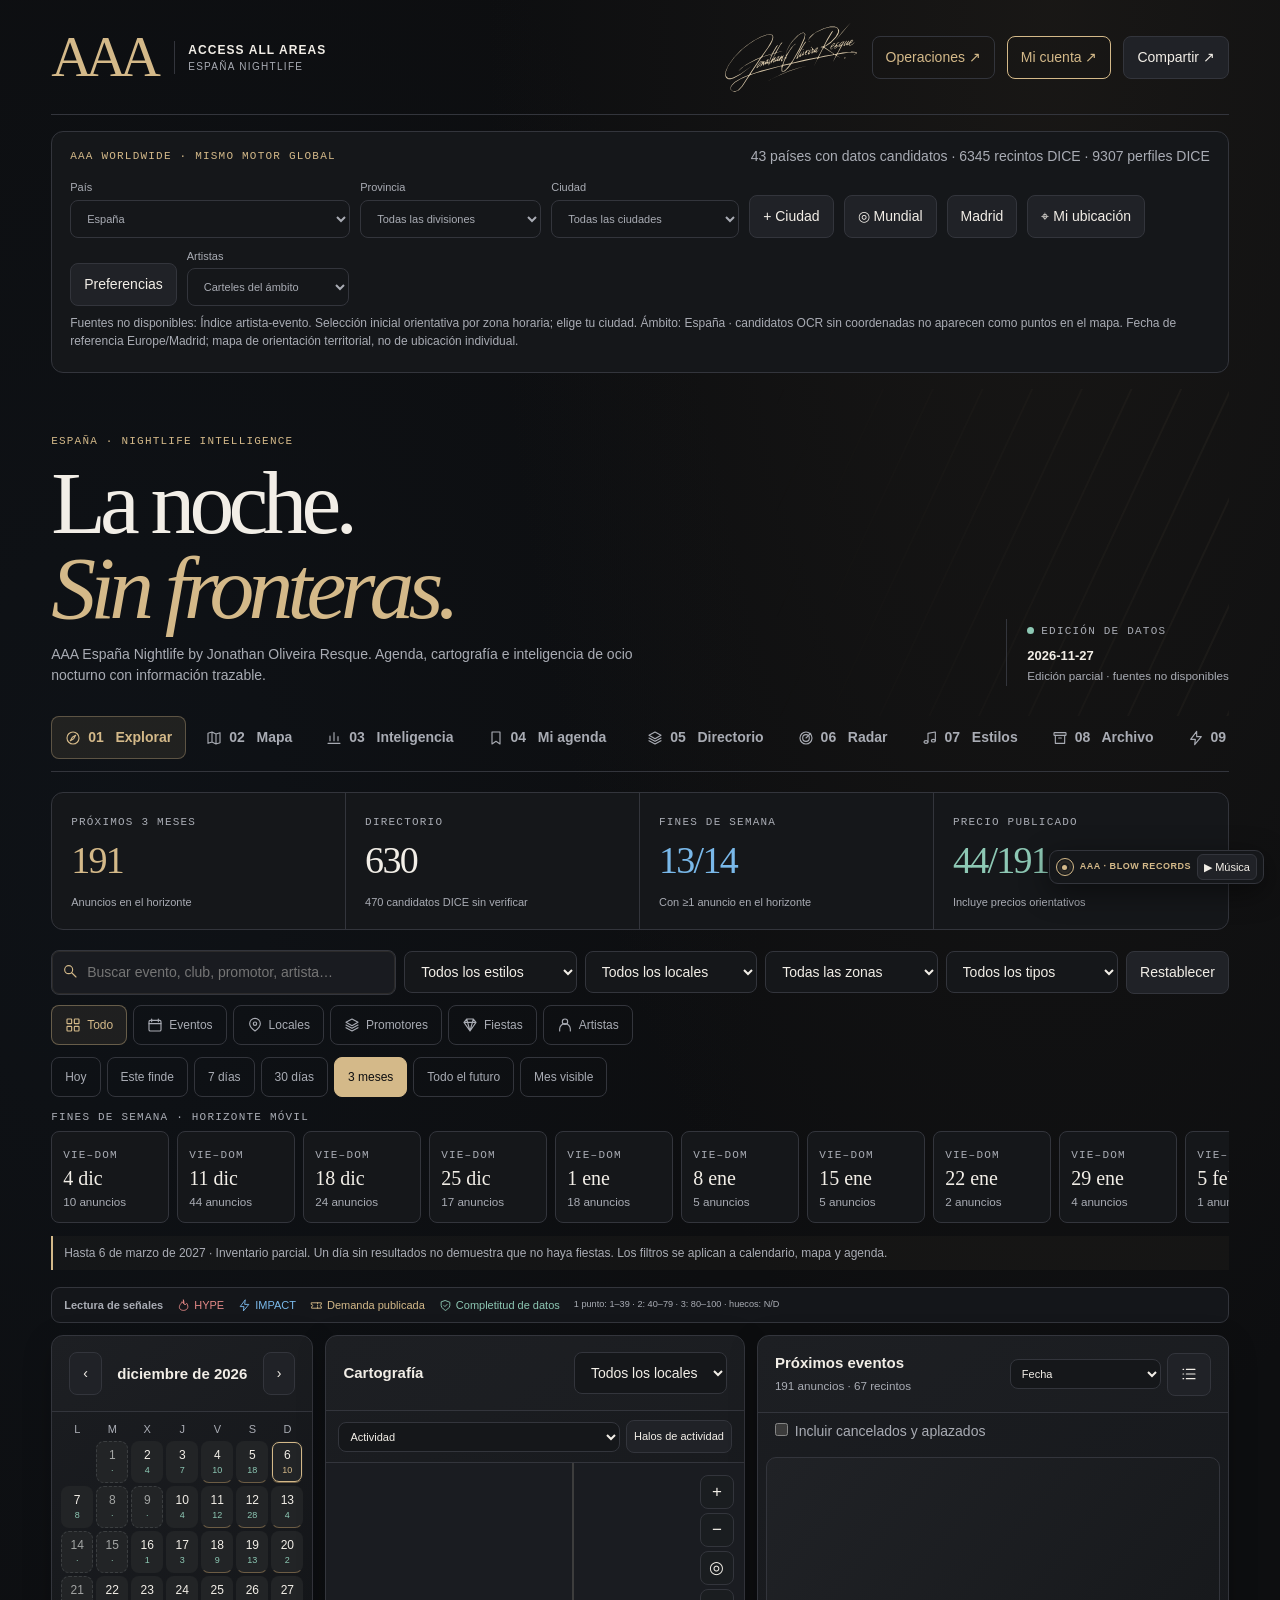
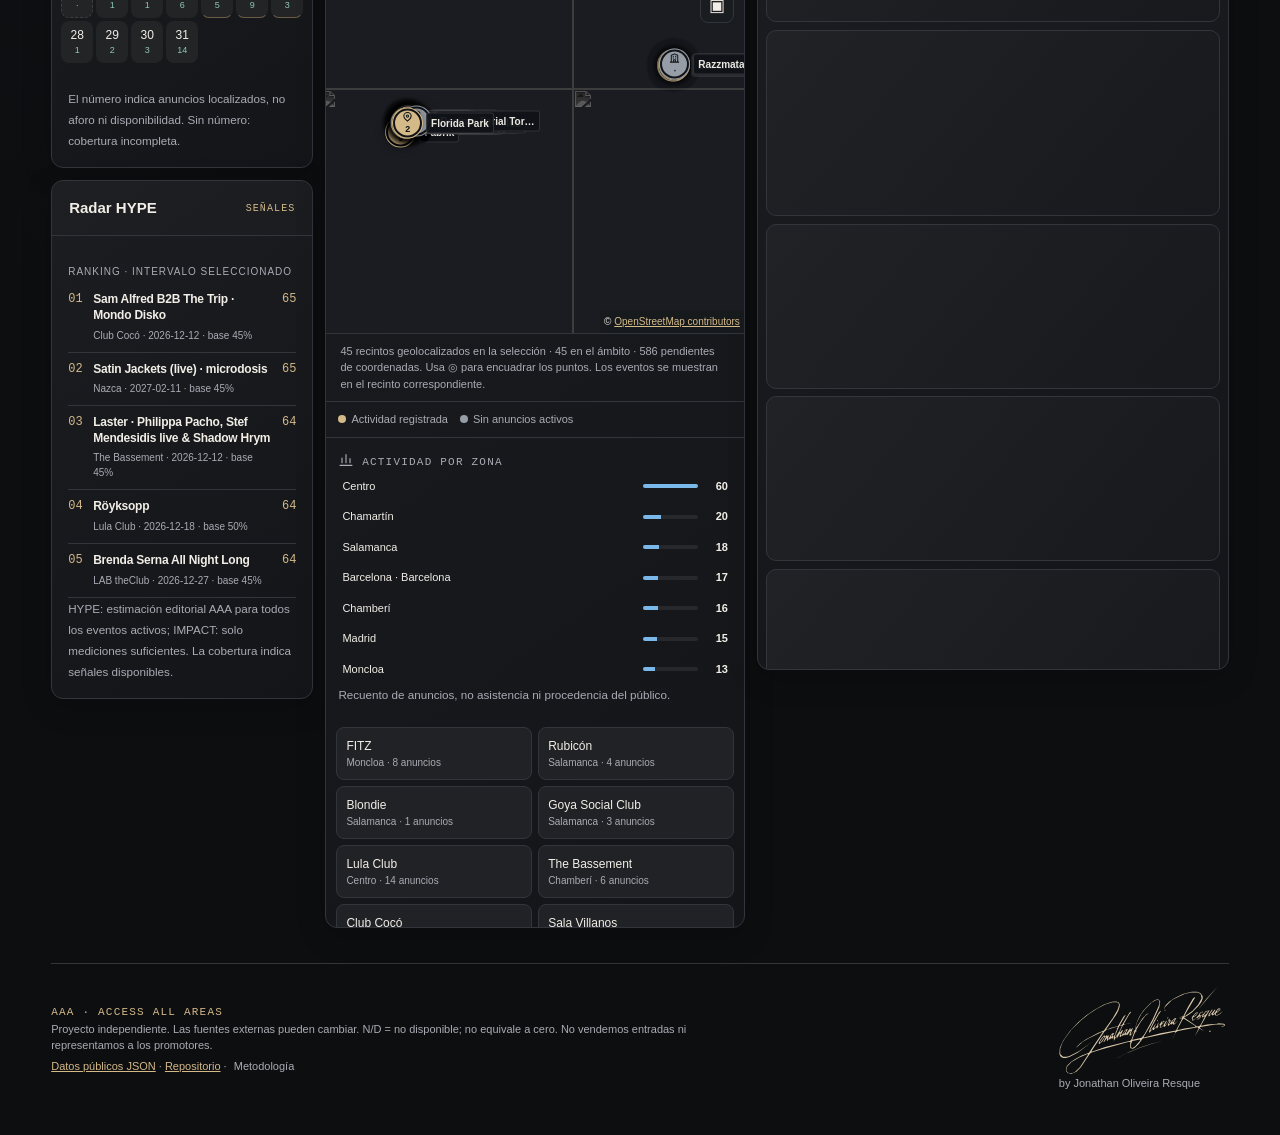
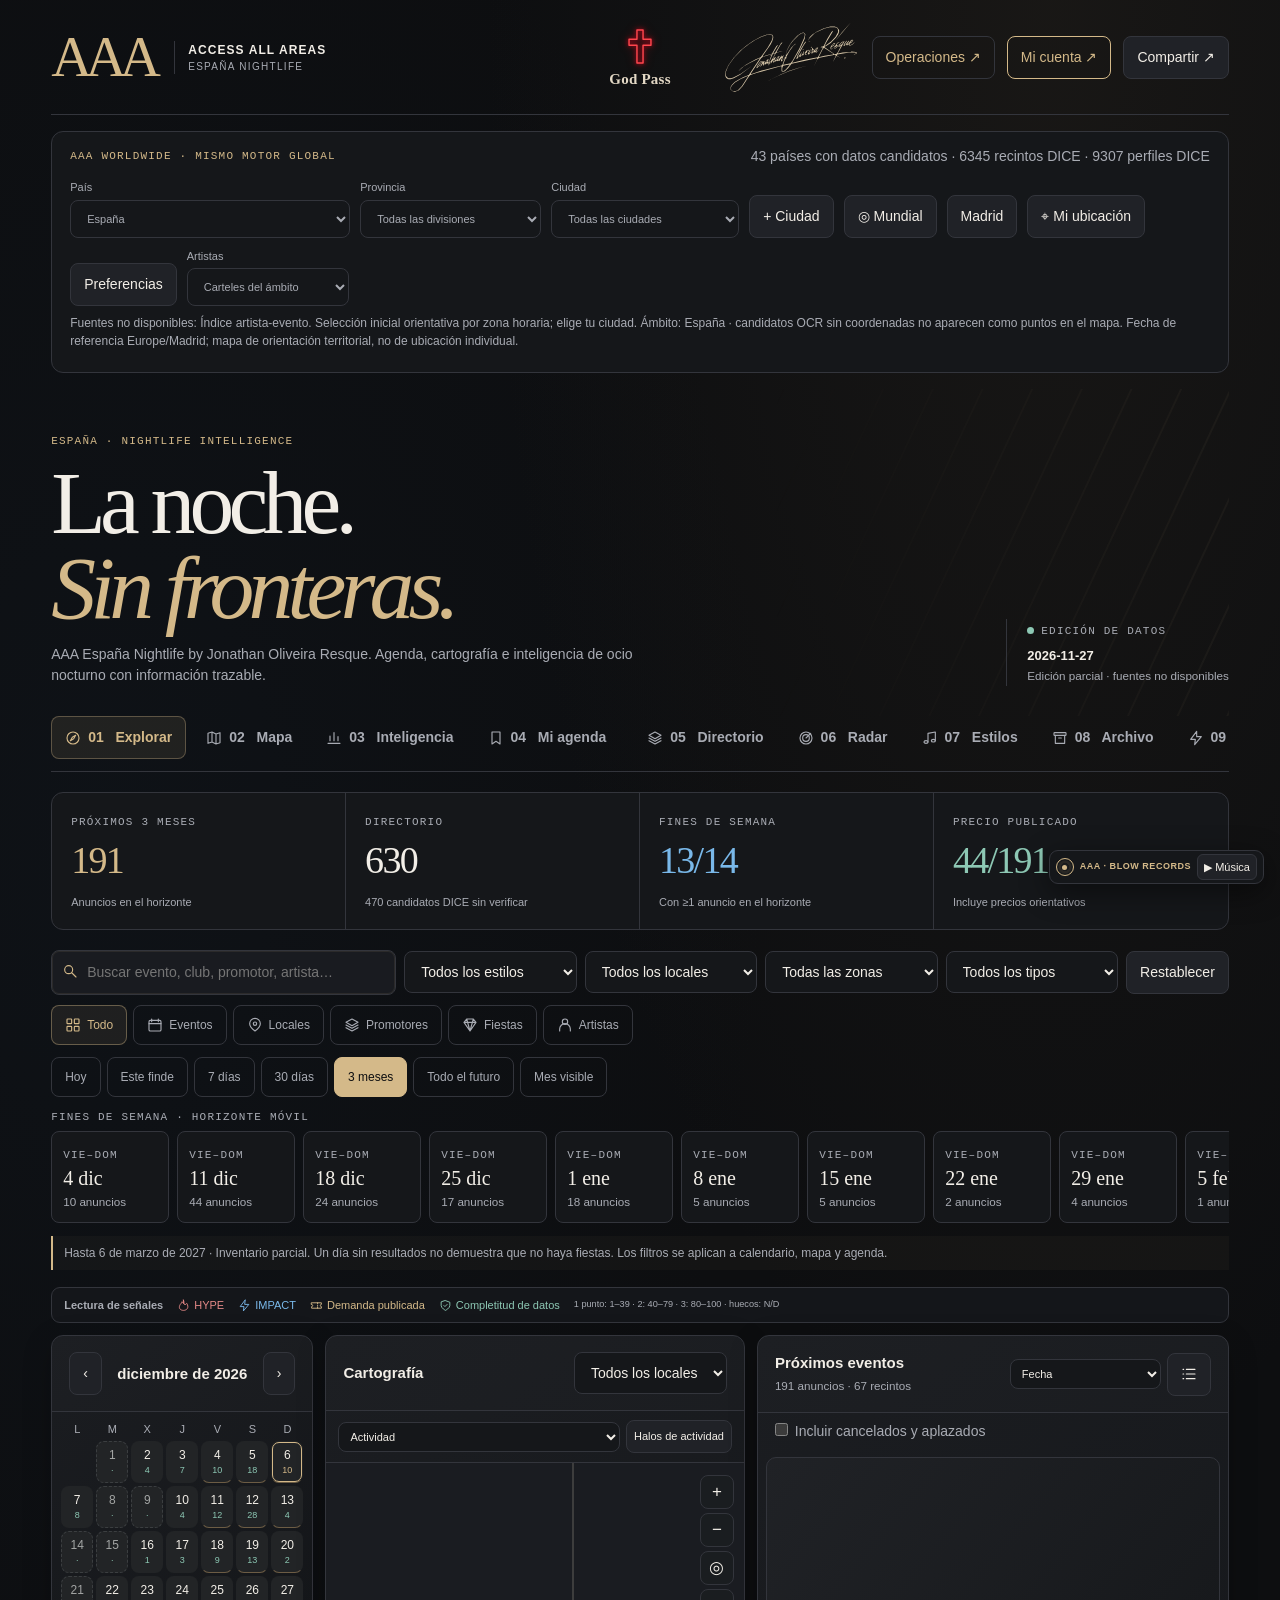
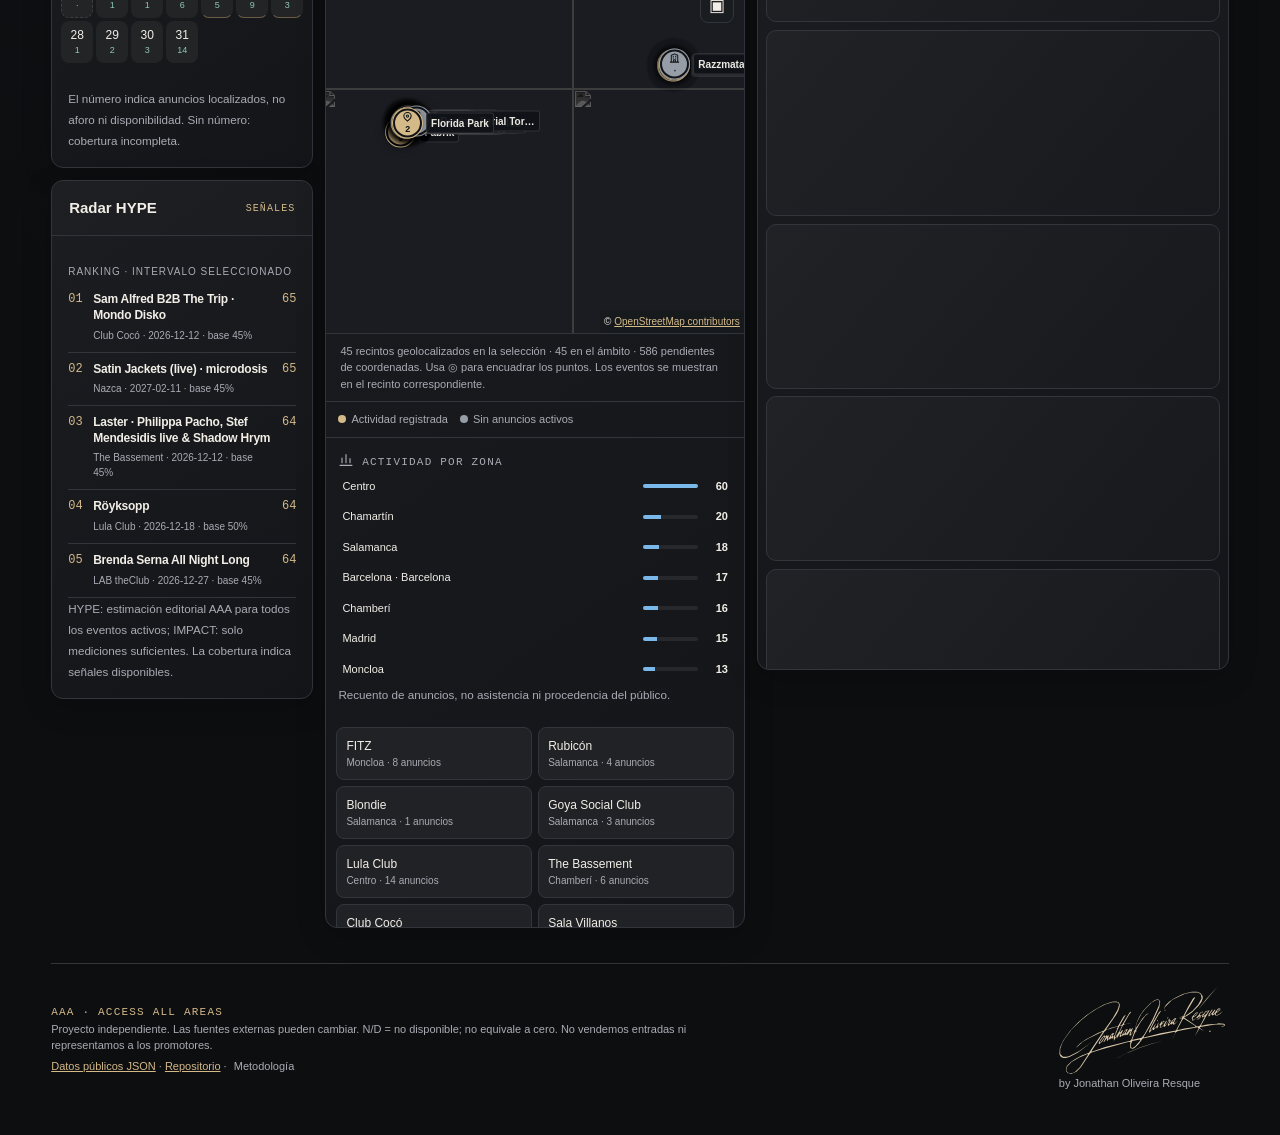
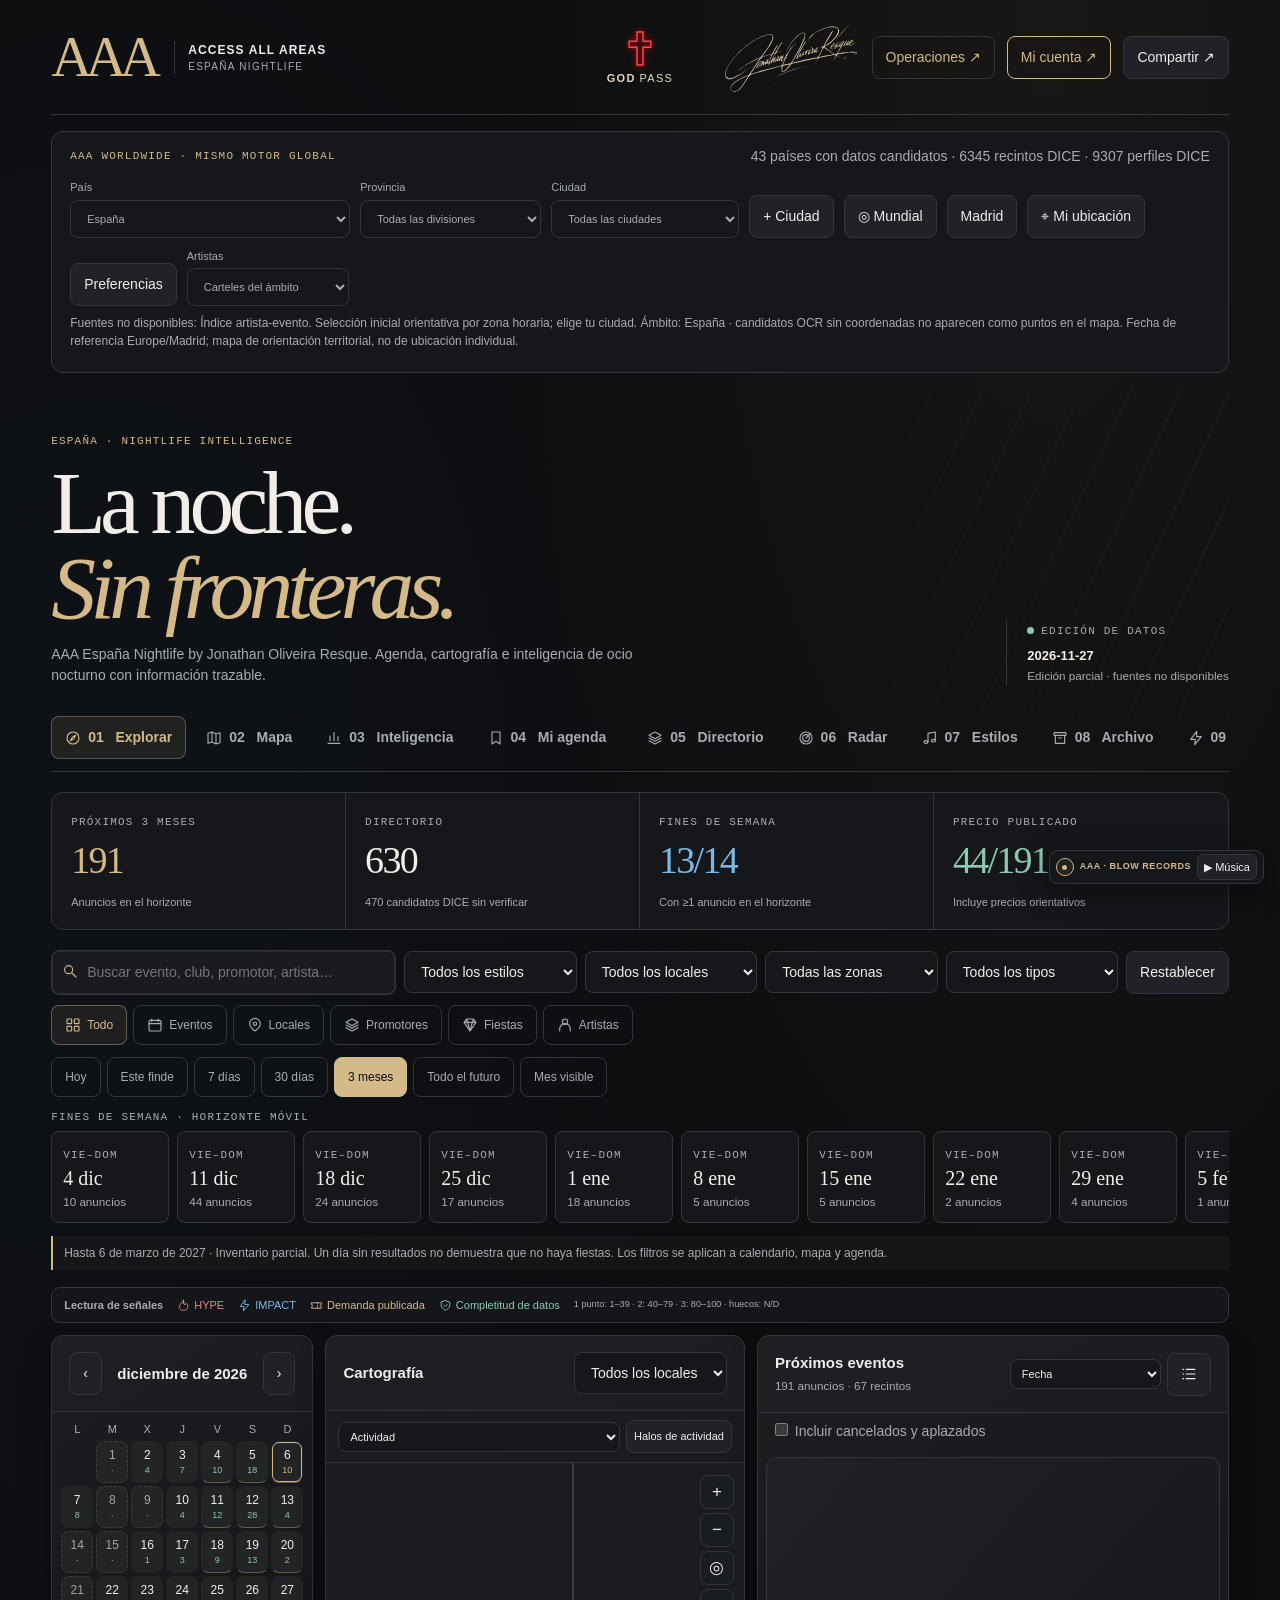
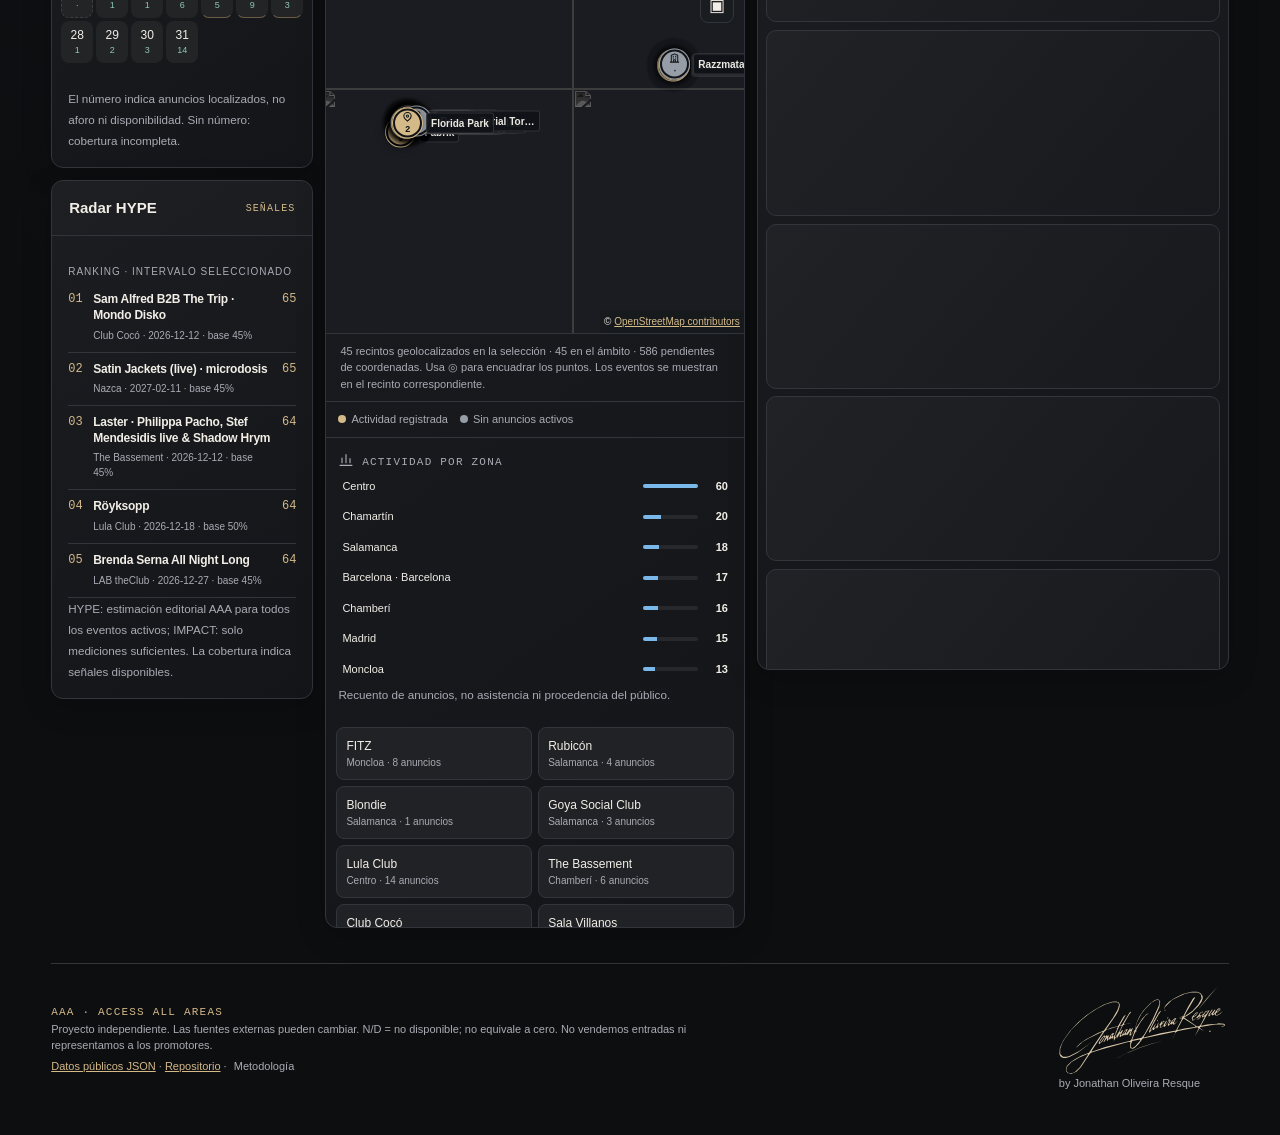
